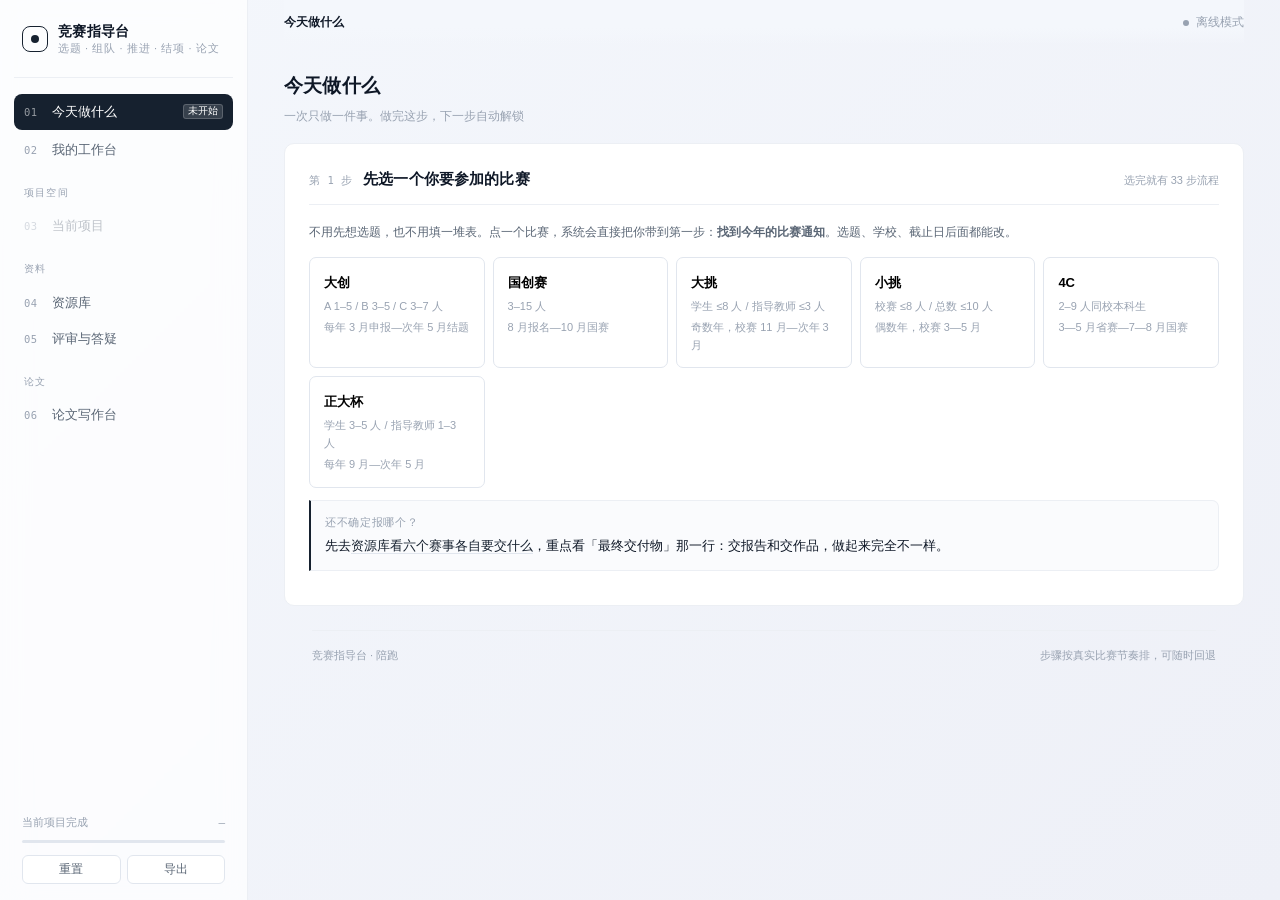
==== 竞赛指导台_学生版.html @ 01aeb430 "feat: 竞赛指导台加后端与 33 步陪跑 面向 0 基础学生，把原来的"资料库"改成可执行的陪跑流程，并补上多人协同。  前端 - 新增「今天做什么」主入口：33 个动作，一次只推一个，做完解锁下" ====
<!DOCTYPE html>
<html lang="zh-CN">
<head>
<meta charset="utf-8">
<meta name="viewport" content="width=device-width, initial-scale=1">
<title>竞赛指导台 · 选题 组队 推进 结项 论文</title>
<style>/* 竞赛指导台 · 极浅冷调底 / 纯白面 / 发丝描边 / 墨蓝唯一强调色 */
*, *::before, *::after { box-sizing: border-box; }
[hidden] { display: none !important; }

:root {
  --canvas-1: #f4f7fc;
  --canvas-2: #eef0f7;
  --surface: #ffffff;
  --surface-2: #fafbfd;
  --surface-3: #f6f8fb;
  --line: #eceff4;
  --line-2: #e1e6ee;
  --text: #0e1726;
  --text-2: #5a6675;
  --text-3: #98a2b1;
  --ink: #16212f;
  --mint: #22c55e;
  --rose: #f2545b;
  --amber: #d97706;
  --blue: #5b9bf8;
  --r: 10px;
  --r-sm: 7px;
  --mono: ui-monospace, "SF Mono", "JetBrains Mono", Menlo, Consolas, monospace;
  --sans: -apple-system, BlinkMacSystemFont, "PingFang SC", "Hiragino Sans GB",
          "Microsoft YaHei", "Source Han Sans SC", "Noto Sans CJK SC", sans-serif;
}

html, body {
  margin: 0;
  padding: 0;
  background:
    linear-gradient(135deg, var(--canvas-1) 0%, var(--canvas-2) 100%);
  background-attachment: fixed;
  color: var(--text);
  font-family: var(--sans);
  font-size: 13.5px;
  line-height: 1.85;
  -webkit-font-smoothing: antialiased;
  font-variant-numeric: tabular-nums;
}

body { min-height: 100vh; overflow-x: hidden; }

/* ---------------------------------------------------------------- 布局 */
.app { display: flex; min-height: 100vh; align-items: stretch; }

.side {
  position: fixed;
  inset: 0 auto 0 0;
  width: 248px;
  background: rgba(255, 255, 255, 0.72);
  backdrop-filter: blur(14px);
  -webkit-backdrop-filter: blur(14px);
  border-right: 1px solid var(--line);
  display: flex;
  flex-direction: column;
  padding: 22px 14px 16px;
  z-index: 30;
}

.brand {
  display: flex;
  align-items: center;
  gap: 10px;
  padding: 0 8px 20px;
  border-bottom: 1px solid var(--line);
  margin-bottom: 16px;
}

.brand-mark {
  width: 26px; height: 26px;
  border-radius: 8px;
  border: 1px solid var(--ink);
  display: grid; place-items: center;
  position: relative;
  flex: none;
}
.brand-mark::after {
  content: "";
  width: 8px; height: 8px;
  border-radius: 50%;
  background: var(--ink);
}
.brand-text { min-width: 0; }
.brand-title {
  font-size: 14px;
  font-weight: 600;
  letter-spacing: 0.02em;
  line-height: 1.3;
}
.brand-sub {
  font-size: 11px;
  color: var(--text-3);
  letter-spacing: 0.06em;
  line-height: 1.5;
}

.nav { display: flex; flex-direction: column; gap: 2px; }
.nav-item {
  display: flex;
  align-items: center;
  gap: 10px;
  padding: 9px 10px;
  border-radius: 8px;
  border: 0;
  background: transparent;
  color: var(--text-2);
  font-family: inherit;
  font-size: 13px;
  text-align: left;
  cursor: pointer;
  transition: background .16s ease, color .16s ease;
  position: relative;
}
.nav-item:hover { background: var(--surface-3); color: var(--text); }
.nav-item.is-on {
  background: var(--ink);
  color: #fff;
}
.nav-item.is-on .nav-num { color: rgba(255,255,255,.55); }
.nav-item[disabled] { opacity: .38; cursor: not-allowed; }
.nav-item[disabled]:hover { background: transparent; color: var(--text-2); }

.nav-num {
  font-family: var(--mono);
  font-size: 10.5px;
  color: var(--text-3);
  letter-spacing: .04em;
  width: 18px;
  flex: none;
}
.nav-label { flex: 1; }
.nav-dot {
  width: 5px; height: 5px; border-radius: 50%;
  background: var(--mint);
  opacity: 0;
  flex: none;
}
.nav-item.is-done .nav-dot { opacity: 1; }

.side-foot { margin-top: auto; padding-top: 14px; }
.mini-progress { padding: 10px 8px 6px; }
.mini-progress-head {
  display: flex; justify-content: space-between; align-items: baseline;
  font-size: 11px; color: var(--text-3); margin-bottom: 7px;
}
.mini-bar {
  height: 3px; border-radius: 2px; background: var(--line-2); overflow: hidden;
}
.mini-bar > i {
  display: block; height: 100%; width: 0%;
  background: var(--ink); border-radius: 2px;
  transition: width .4s cubic-bezier(.4,0,.2,1);
}
.side-actions { display: flex; gap: 6px; padding: 6px 8px 0; }
.mini-btn {
  flex: 1;
  font-family: inherit;
  font-size: 11.5px;
  padding: 6px 8px;
  border-radius: 6px;
  border: 1px solid var(--line-2);
  background: var(--surface);
  color: var(--text-2);
  cursor: pointer;
}
.mini-btn:hover { border-color: var(--ink); color: var(--ink); }

.main {
  margin-left: 248px;
  flex: 1;
  min-width: 0;
  padding: 0 0 90px;
}

.topbar {
  position: sticky;
  top: 0;
  z-index: 20;
  display: flex;
  align-items: center;
  gap: 12px;
  padding: 12px 0;
  margin: 0 auto;
  width: min(960px, calc(100% - 56px));
  background: linear-gradient(to bottom, #f4f7fc 62%, rgba(244,247,252,0));
}

.crumb {
  display: flex; align-items: center; gap: 8px;
  font-size: 11.5px; color: var(--text-3);
  min-width: 0;
}
.crumb b { color: var(--text); font-weight: 600; }
.crumb .sep { color: var(--line-2); }
.crumb .ell {
  max-width: 300px; overflow: hidden; text-overflow: ellipsis; white-space: nowrap;
}
.topbar-spacer { flex: 1; }

.pill {
  display: inline-flex; align-items: center; gap: 5px;
  height: 24px; padding: 0 9px;
  border-radius: 20px;
  border: 1px solid var(--line-2);
  background: var(--surface);
  font-size: 11.5px; color: var(--text-2);
  white-space: nowrap;
}
.pill.is-ink { background: var(--ink); color: #fff; border-color: var(--ink); }
.pill .dot { width: 5px; height: 5px; border-radius: 50%; background: currentColor; opacity: .7; }

.view { display: none; width: min(960px, calc(100% - 56px)); margin: 0 auto; }
.view.is-on { display: block; }


/* ---------------------------------------------------------------- 通用元件 */
.sec {
  background: var(--surface);
  border: 1px solid var(--line);
  border-radius: var(--r);
  padding: 22px 24px;
  margin-bottom: 14px;
}
.sec-head {
  display: flex; align-items: baseline; gap: 10px;
  padding-bottom: 11px;
  margin-bottom: 16px;
  border-bottom: 1px solid var(--line);
}
.sec-num {
  font-family: var(--mono);
  font-size: 10.5px;
  color: var(--text-3);
  letter-spacing: .06em;
  flex: none;
  padding-top: 2px;
}
.sec-title { font-size: 14.5px; font-weight: 600; letter-spacing: .01em; margin: 0; }
.sec-note { margin-left: auto; font-size: 11px; color: var(--text-3); text-align: right; }

h1 { font-size: 16.5px; font-weight: 600; line-height: 1.55; margin: 0 0 8px; letter-spacing: .01em; }
h2 { font-size: 14.5px; font-weight: 600; margin: 0; }
h3 { font-size: 13px; font-weight: 600; margin: 18px 0 8px; letter-spacing: .01em; }
h4 { font-size: 12.5px; font-weight: 600; margin: 14px 0 6px; color: var(--text); }
p { margin: 0 0 10px; }
p:last-child { margin-bottom: 0; }
ul, ol { margin: 0 0 10px; padding-left: 18px; }
li { margin: 3px 0; }
b, strong { font-weight: 600; }
a { color: var(--ink); text-decoration: none; border-bottom: 1px solid var(--line-2); }
a:hover { border-color: var(--ink); }

.muted { color: var(--text-2); }
.faint { color: var(--text-3); }
.small { font-size: 12px; }
.mono { font-family: var(--mono); font-variant-numeric: tabular-nums; }
.nowrap { white-space: nowrap; }

/* 表格 */
table { width: 100%; border-collapse: collapse; font-size: 12px; margin: 4px 0 10px; }
th {
  text-align: left; font-weight: 500; font-size: 11px;
  color: var(--text-2); letter-spacing: .04em;
  padding: 7px 10px;
  background: var(--surface-3);
  border-bottom: 1px solid var(--line-2);
  white-space: nowrap;
}
th:first-child { border-top-left-radius: 6px; }
th:last-child { border-top-right-radius: 6px; }
td {
  padding: 8px 10px;
  border-bottom: 1px solid var(--line);
  vertical-align: top;
  line-height: 1.7;
}
tr:last-child td { border-bottom: 0; }
tbody tr:hover td { background: var(--surface-2); }
.tbl-wrap { overflow-x: auto; margin: 2px -2px 8px; }

/* 按钮 */
.btn {
  display: inline-flex; align-items: center; justify-content: center; gap: 6px;
  font-family: inherit; font-size: 13px;
  height: 36px; padding: 0 18px;
  border-radius: 8px;
  border: 1px solid var(--ink);
  background: var(--ink);
  color: #fff;
  cursor: pointer;
  transition: transform .14s ease, opacity .14s ease;
}
.btn:hover { opacity: .88; }
.btn:active { transform: translateY(1px); }
.btn[disabled] { opacity: .35; cursor: not-allowed; }
.btn.ghost {
  background: var(--surface); color: var(--text); border-color: var(--line-2);
}
.btn.ghost:hover { border-color: var(--ink); opacity: 1; }
.btn.sm { height: 30px; padding: 0 12px; font-size: 12px; border-radius: 7px; }
.btn-row { display: flex; gap: 8px; flex-wrap: wrap; margin-top: 16px; }

/* 状态语义卡：仅左侧 2px 竖线 */
.callout {
  border: 1px solid var(--line);
  border-left: 2px solid var(--ink);
  border-radius: 0 var(--r-sm) var(--r-sm) 0;
  background: var(--surface-2);
  padding: 12px 14px;
  margin: 12px 0;
  font-size: 12.5px;
  line-height: 1.78;
}
.callout.mint { border-left-color: var(--mint); }
.callout.rose { border-left-color: var(--rose); }
.callout.amber { border-left-color: var(--amber); }
.callout.blue { border-left-color: var(--blue); }
.callout .ct {
  display: block; font-size: 11px; letter-spacing: .06em;
  color: var(--text-3); margin-bottom: 3px;
}

/* 标签 */
.tag {
  display: inline-block;
  font-size: 10.5px;
  line-height: 18px;
  padding: 0 7px;
  border-radius: 4px;
  background: var(--surface-3);
  border: 1px solid var(--line);
  color: var(--text-2);
  margin: 0 4px 4px 0;
  white-space: nowrap;
}
.tag.solid { background: var(--ink); color: #fff; border-color: var(--ink); }
.tag.warn { background: #fef6ec; border-color: #f6e3c8; color: #a35c05; }
.tag.ok { background: #f1fbf5; border-color: #d5f0e0; color: #17803d; }

/* ---------------------------------------------------------------- 首页 */
.hero { padding: 26px 0 8px; }
.hero h1 { font-size: 20px; line-height: 1.5; }
.hero-sub { color: var(--text-2); font-size: 13px; max-width: 620px; }

.step-label {
  display: flex; align-items: center; gap: 8px;
  font-size: 11.5px; color: var(--text-3);
  margin: 0 0 12px;
  letter-spacing: .04em;
}
.step-label .k {
  font-family: var(--mono); font-size: 10px;
  color: var(--ink); background: var(--surface-3);
  border: 1px solid var(--line-2);
  padding: 1px 5px; border-radius: 4px;
}

.ev-grid {
  display: grid;
  grid-template-columns: repeat(3, minmax(0, 1fr));
  gap: 10px;
  margin-bottom: 6px;
}
.ev-card {
  text-align: left;
  font-family: inherit;
  border: 1px solid var(--line);
  background: var(--surface-2);
  border-radius: var(--r-sm);
  padding: 12px 13px;
  cursor: pointer;
  transition: border-color .16s ease, background .16s ease, box-shadow .16s ease;
  position: relative;
}
.ev-card:hover { border-color: var(--line-2); background: var(--surface); }
.ev-card.is-on {
  background: var(--surface);
  border-color: var(--ink);
  box-shadow: 0 0 0 1px var(--ink) inset;
}
.ev-card-title { font-size: 13px; font-weight: 600; margin-bottom: 3px; display: flex; align-items: center; gap: 6px; }
.ev-card-title .abbr {
  font-family: var(--mono); font-size: 9.5px; color: var(--text-3);
  border: 1px solid var(--line-2); border-radius: 3px; padding: 0 3px;
  font-weight: 400;
}
.ev-card-desc { font-size: 11.5px; color: var(--text-2); line-height: 1.65; min-height: 38px; }
.ev-card-meta { font-size: 10.5px; color: var(--text-3); margin-top: 7px; display: flex; gap: 8px; flex-wrap: wrap; }

.query-row { display: flex; gap: 8px; align-items: stretch; }
.input {
  flex: 1;
  height: 40px;
  padding: 0 13px;
  font-family: inherit;
  font-size: 13.5px;
  color: var(--text);
  background: var(--surface);
  border: 1px solid var(--line-2);
  border-radius: 8px;
  outline: none;
  transition: border-color .16s ease, box-shadow .16s ease;
  min-width: 0;
}
.input::placeholder { color: var(--text-3); }
.input:focus { border-color: var(--ink); box-shadow: 0 0 0 3px rgba(22,33,47,.06); }
.input.sm { height: 34px; font-size: 12.5px; }
select.input { appearance: none; padding-right: 26px;
  background-image: linear-gradient(45deg, transparent 50%, var(--text-3) 50%),
                    linear-gradient(135deg, var(--text-3) 50%, transparent 50%);
  background-position: calc(100% - 14px) 16px, calc(100% - 9px) 16px;
  background-size: 5px 5px, 5px 5px;
  background-repeat: no-repeat;
}

.quick-tags { display: flex; flex-wrap: wrap; gap: 6px; margin-top: 10px; }
.qt {
  font-family: inherit; font-size: 11.5px;
  padding: 3px 10px;
  border-radius: 20px;
  border: 1px solid var(--line-2);
  background: var(--surface);
  color: var(--text-2);
  cursor: pointer;
  transition: all .14s ease;
}
.qt:hover { border-color: var(--ink); color: var(--ink); }
.qt.is-on { background: var(--ink); color: #fff; border-color: var(--ink); }

.form-grid {
  display: grid;
  grid-template-columns: repeat(3, minmax(0, 1fr));
  gap: 10px;
  margin-top: 14px;
}
.field label {
  display: block; font-size: 11px; color: var(--text-3);
  margin-bottom: 5px; letter-spacing: .04em;
}

/* ---------------------------------------------------------------- 匹配卡 */
.match-list { display: flex; flex-direction: column; gap: 8px; }
.match {
  display: flex; align-items: flex-start; gap: 12px;
  border: 1px solid var(--line);
  background: var(--surface-2);
  border-radius: var(--r-sm);
  padding: 12px 14px;
  cursor: pointer;
  transition: all .16s ease;
}
.match:hover { border-color: var(--line-2); background: var(--surface); }
.match.is-on { border-color: var(--ink); background: var(--surface); box-shadow: 0 0 0 1px var(--ink) inset; }
.match-idx {
  font-family: var(--mono); font-size: 10.5px; color: var(--text-3);
  padding-top: 3px; flex: none; width: 20px;
}
.match-body { flex: 1; min-width: 0; }
.match-title { font-size: 13px; font-weight: 600; line-height: 1.6; margin-bottom: 4px; }
.match-meta { display: flex; flex-wrap: wrap; gap: 6px; align-items: center; }
.match-score { text-align: right; flex: none; }
.match-score b { font-family: var(--mono); font-size: 15px; font-weight: 600; display: block; line-height: 1.1; }
.match-score span { font-size: 10px; color: var(--text-3); }

.kv { display: grid; grid-template-columns: 84px 1fr; gap: 4px 12px; font-size: 12.5px; }
.kv dt { color: var(--text-3); font-size: 11.5px; padding-top: 1px; }
.kv dd { margin: 0; }

.two-col { display: grid; grid-template-columns: 1fr 1fr; gap: 18px; }

/* ---------------------------------------------------------------- 时间线 */
.tl { position: relative; padding-left: 20px; }
.tl::before {
  content: ""; position: absolute; left: 4px; top: 6px; bottom: 6px;
  width: 1px; background: var(--line-2);
}
.tl-item { position: relative; padding: 0 0 18px; }
.tl-item:last-child { padding-bottom: 0; }
.tl-item::before {
  content: ""; position: absolute; left: -20px; top: 7px;
  width: 9px; height: 9px; border-radius: 50%;
  background: var(--surface); border: 1.5px solid var(--line-2);
}
.tl-item.is-on::before { border-color: var(--ink); background: var(--ink); }
.tl-item.is-done::before { border-color: var(--mint); background: var(--mint); }
.tl-head { display: flex; align-items: baseline; gap: 8px; flex-wrap: wrap; margin-bottom: 4px; }
.tl-title { font-size: 13px; font-weight: 600; }
.tl-date { font-family: var(--mono); font-size: 11px; color: var(--text-3); }
.tl-body { font-size: 12.5px; color: var(--text-2); }
.tl-body li { margin: 2px 0; }

/* ---------------------------------------------------------------- 清单 */
.check-item {
  display: flex; align-items: flex-start; gap: 10px;
  padding: 9px 10px;
  border-radius: var(--r-sm);
  border: 1px solid transparent;
  cursor: pointer;
  transition: background .14s ease;
}
.check-item:hover { background: var(--surface-3); }
.check-item.is-done .ci-text { color: var(--text-3); text-decoration: line-through; text-decoration-color: var(--line-2); }
.ci-box {
  width: 15px; height: 15px; flex: none; margin-top: 4px;
  border: 1px solid var(--line-2); border-radius: 4px;
  background: var(--surface);
  display: grid; place-items: center;
  transition: all .14s ease;
}
.check-item.is-done .ci-box { background: var(--ink); border-color: var(--ink); }
.ci-box svg { opacity: 0; transition: opacity .14s ease; }
.check-item.is-done .ci-box svg { opacity: 1; }
.ci-body { flex: 1; min-width: 0; }
.ci-text { font-size: 12.5px; line-height: 1.72; }
.ci-hint { font-size: 11px; color: var(--text-3); margin-top: 2px; line-height: 1.6; }

.progress-row {
  display: flex; align-items: center; gap: 10px;
  padding: 10px 0 2px;
}
.bar { flex: 1; height: 4px; border-radius: 2px; background: var(--line-2); overflow: hidden; }
.bar > i { display: block; height: 100%; background: var(--ink); width: 0; transition: width .4s cubic-bezier(.4,0,.2,1); }
.progress-num { font-family: var(--mono); font-size: 11.5px; color: var(--text-2); white-space: nowrap; }

/* 成员表 */
.member-row {
  display: grid;
  grid-template-columns: 76px 1fr 1fr 130px 28px;
  gap: 8px; align-items: center;
  padding: 7px 0;
  border-bottom: 1px solid var(--line);
}
.member-row:last-of-type { border-bottom: 0; }
.role-badge {
  font-size: 10.5px; text-align: center; line-height: 20px;
  border-radius: 4px; border: 1px solid var(--line-2); color: var(--text-2);
  background: var(--surface-3);
}
.role-badge.old { background: #eef4ff; border-color: #d7e5ff; color: #2a5db0; }
.role-badge.new { background: #f1fbf5; border-color: #d5f0e0; color: #17803d; }
.icon-btn {
  width: 26px; height: 26px; border-radius: 6px;
  border: 1px solid var(--line); background: var(--surface);
  color: var(--text-3); cursor: pointer; font-size: 14px; line-height: 1;
  display: grid; place-items: center;
}
.icon-btn:hover { border-color: var(--rose); color: var(--rose); }

.slot-grid { display: flex; flex-wrap: wrap; gap: 6px; margin: 10px 0 4px; }
.slot {
  width: 40px; height: 40px; border-radius: 8px;
  border: 1px dashed var(--line-2); background: var(--surface-2);
  display: grid; place-items: center;
  font-size: 10px; color: var(--text-3); text-align: center; line-height: 1.25;
}
.slot.old { border-style: solid; border-color: #d7e5ff; background: #eef4ff; color: #2a5db0; }
.slot.new { border-style: solid; border-color: #d5f0e0; background: #f1fbf5; color: #17803d; }

/* Q&A */
.qa { border-bottom: 1px solid var(--line); }
.qa:last-child { border-bottom: 0; }
.qa-q {
  display: flex; align-items: flex-start; gap: 8px;
  padding: 10px 0; cursor: pointer; font-size: 12.5px; font-weight: 500;
}
.qa-q::after {
  content: "+"; margin-left: auto; padding-left: 10px;
  font-family: var(--mono); font-size: 13px; color: var(--text-3); line-height: 1.6;
}
.qa.is-open .qa-q::after { content: "−"; color: var(--ink); }
.qa-q .q {
  font-family: var(--mono); font-size: 10.5px; color: var(--text-3); padding-top: 2px;
}
.qa-a { display: none; padding: 0 0 12px 22px; font-size: 12.5px; color: var(--text-2); line-height: 1.8; }
.qa.is-open .qa-a { display: block; }
.qa.is-open .qa-q { color: var(--ink); }

/* 空状态 */
.empty {
  text-align: center; padding: 44px 20px; color: var(--text-3);
}
.empty-title { font-size: 13.5px; color: var(--text-2); margin-bottom: 6px; }

/* 页脚 */
.foot {
  width: min(960px, calc(100% - 56px));
  margin: 24px auto 0;
  padding-top: 14px;
  border-top: 1px solid var(--line);
  font-size: 11px;
  color: var(--text-3);
  display: flex; justify-content: space-between; gap: 12px; flex-wrap: wrap;
}

/* 响应式 */
@media (max-width: 1200px) {
  .side { width: 210px; }
  .main { margin-left: 210px; }
}
@media (max-width: 1000px) {
  .side { width: 64px; padding: 18px 8px 12px; }
  .brand { justify-content: center; padding: 0 0 16px; }
  .brand-text, .nav-label, .nav-dot, .side-foot { display: none; }
  .nav-item { justify-content: center; padding: 10px 0; }
  .nav-num { width: auto; font-size: 11px; }
  .main { margin-left: 64px; }
}
/* ================================================================
   V2 · 产品化：工作台 / 项目空间 / 阶段条 / 资源库
   ================================================================ */

/* 导航分组 */
.nav-group { margin-top: 14px; }
.nav-group-title {
  font-size: 10px; letter-spacing: .12em; color: var(--text-3);
  padding: 0 10px 6px; text-transform: uppercase;
}
.nav-sub { display: none; flex-direction: column; gap: 1px; margin: 2px 0 0 18px; }
.nav-sub.is-open { display: flex; }
.nav-item.sub {
  padding: 5px 10px; font-size: 12px; border-radius: 6px; gap: 8px;
}
.nav-item.sub .nav-num { font-size: 10px; width: 14px; }
.nav-item.sub.is-on { background: var(--surface-3); color: var(--ink); }
.nav-item.sub .nav-pct {
  font-family: var(--mono); font-size: 9.5px; color: var(--text-3);
}
.nav-item.sub.is-done .nav-pct { color: var(--mint); }

.nav-badge {
  margin-left: auto;
  font-family: var(--mono); font-size: 9.5px;
  color: var(--text-3); background: var(--surface-3);
  border: 1px solid var(--line); border-radius: 3px; padding: 0 4px;
}
.nav-item.is-on .nav-badge {
  background: rgba(255,255,255,.14); border-color: rgba(255,255,255,.18); color: #fff;
}

/* 首页 */
.home-head {
  display: flex; align-items: flex-end; justify-content: space-between;
  gap: 16px; padding: 26px 0 16px; flex-wrap: wrap;
}
.home-head h1 { font-size: 19px; margin: 0; }
.home-head p { color: var(--text-3); font-size: 12px; margin: 4px 0 0; }

.proj-grid { display: grid; grid-template-columns: repeat(2, minmax(0, 1fr)); gap: 12px; }
.proj-card {
  text-align: left; font-family: inherit;
  border: 1px solid var(--line); background: var(--surface);
  border-radius: var(--r); padding: 16px 18px;
  cursor: pointer; transition: all .16s ease; position: relative;
}
.proj-card:hover { border-color: var(--line-2); box-shadow: 0 2px 10px rgba(22,33,47,.05); }
.proj-card-top { display: flex; align-items: center; gap: 8px; margin-bottom: 8px; flex-wrap: wrap; }
.proj-ev {
  font-size: 10.5px; font-family: var(--mono); letter-spacing: .04em;
  color: var(--text-2); background: var(--surface-3);
  border: 1px solid var(--line); border-radius: 4px; padding: 1px 6px;
}
.proj-card h3 {
  font-size: 13.5px; margin: 0 0 10px; line-height: 1.6; font-weight: 600;
  display: -webkit-box; -webkit-line-clamp: 2; -webkit-box-orient: vertical; overflow: hidden;
}
.proj-meta { display: flex; align-items: center; gap: 8px; font-size: 11px; color: var(--text-3); flex-wrap: wrap; }
.proj-meta .mono { color: var(--text-2); }
.proj-bar { height: 3px; background: var(--line-2); border-radius: 2px; margin: 10px 0 8px; overflow: hidden; }
.proj-bar > i { display: block; height: 100%; background: var(--ink); }
.proj-del {
  position: absolute; top: 12px; right: 12px;
  width: 22px; height: 22px; border-radius: 5px; border: 1px solid var(--line);
  background: var(--surface); color: var(--text-3); font-size: 13px;
  display: none; place-items: center; cursor: pointer;
}
.proj-card:hover .proj-del { display: grid; }
.proj-del:hover { border-color: var(--rose); color: var(--rose); }

.new-panel {
  border: 1px dashed var(--line-2); border-radius: var(--r);
  background: var(--surface-2); padding: 20px 22px; margin-bottom: 14px;
}
.new-panel.is-live { border-style: solid; border-color: var(--line); background: var(--surface); }

.mini-ev { display: flex; flex-wrap: wrap; gap: 6px; }
.mini-ev button {
  font-family: inherit; font-size: 11.5px; padding: 4px 11px;
  border-radius: 20px; border: 1px solid var(--line-2); background: var(--surface);
  color: var(--text-2); cursor: pointer; transition: all .14s ease;
}
.mini-ev button:hover { border-color: var(--ink); color: var(--ink); }
.mini-ev button.is-on { background: var(--ink); border-color: var(--ink); color: #fff; }

/* 项目头 */
.proj-head {
  background: var(--surface); border: 1px solid var(--line);
  border-radius: var(--r); padding: 20px 24px 18px; margin-bottom: 12px;
}
.proj-head-top { display: flex; align-items: flex-start; gap: 14px; flex-wrap: wrap; }
.proj-head h1 { font-size: 17px; margin: 0 0 6px; line-height: 1.55; flex: 1; min-width: 240px; }
.proj-head-meta { display: flex; flex-wrap: wrap; gap: 6px; align-items: center; }
.proj-head-side { text-align: right; flex: none; }
.big-num { font-family: var(--mono); font-size: 22px; line-height: 1.1; font-weight: 600; }
.big-num small { font-size: 11px; color: var(--text-3); font-weight: 400; margin-left: 2px; }

/* 阶段条 */
.stepper { display: flex; align-items: stretch; gap: 0; margin-top: 20px; }
.step {
  flex: 1; position: relative; text-align: left;
  background: transparent; border: 0; border-top: 1px solid var(--line-2);
  font-family: inherit;
  padding: 16px 12px 4px 0; cursor: pointer;
  transition: border-color .16s ease;
}
.step:hover { border-top-color: var(--ink); }
.step::before {
  content: ""; position: absolute; left: 0; top: -5px;
  width: 9px; height: 9px; border-radius: 50%;
  border: 1.5px solid var(--line-2); background: var(--surface);
  transition: all .16s ease;
}
.step.is-done { border-top-color: var(--mint); }
.step.is-done::before { background: var(--mint); border-color: var(--mint); }
.step.is-on::before { background: var(--ink); border-color: var(--ink); box-shadow: 0 0 0 3px rgba(22,33,47,.1); }
.step-name { font-size: 12.5px; font-weight: 600; display: block; line-height: 1.4; }
.step.is-on .step-name { color: var(--ink); }
.step-sub { font-size: 10.5px; color: var(--text-3); font-family: var(--mono); }

/* 指标 */
.stat-row { display: grid; grid-template-columns: repeat(4, minmax(0, 1fr)); gap: 10px; margin-bottom: 12px; }
.stat {
  background: var(--surface); border: 1px solid var(--line);
  border-radius: var(--r-sm); padding: 12px 14px;
}
.stat-k { font-size: 10.5px; color: var(--text-3); letter-spacing: .04em; }
.stat-v { font-family: var(--mono); font-size: 19px; line-height: 1.35; margin-top: 2px; }
.stat-v small { font-size: 10.5px; color: var(--text-3); font-family: var(--sans); margin-left: 3px; }
.stat.rose .stat-v { color: var(--rose); }
.stat.amber .stat-v { color: var(--amber); }
.stat.mint .stat-v { color: var(--mint); }

/* 下一步 */
.next-list { display: flex; flex-direction: column; gap: 8px; }
.next-item {
  display: flex; gap: 12px; align-items: flex-start;
  border: 1px solid var(--line); border-left: 2px solid var(--ink);
  border-radius: 0 var(--r-sm) var(--r-sm) 0;
  background: var(--surface-2); padding: 11px 14px;
}
.next-item .n {
  font-family: var(--mono); font-size: 11px; color: var(--text-3); padding-top: 1px; flex: none;
}
.next-item > div { flex: 1; min-width: 0; }
.next-item .t { font-size: 12.5px; line-height: 1.72; }
.next-item .h { font-size: 11px; color: var(--text-3); margin-top: 2px; line-height: 1.6; }

/* 两栏 */
.grid-2 { display: grid; grid-template-columns: 1.35fr 1fr; gap: 12px; align-items: start; }

/* 资源库 */
.seg {
  display: inline-flex; gap: 2px; padding: 3px;
  background: var(--surface-3); border: 1px solid var(--line); border-radius: 8px;
  margin-bottom: 14px; flex-wrap: wrap;
}
.seg button {
  font-family: inherit; font-size: 12px; padding: 5px 13px;
  border: 0; background: transparent; color: var(--text-2);
  border-radius: 6px; cursor: pointer;
}
.seg button.is-on { background: var(--surface); color: var(--ink); font-weight: 600; box-shadow: 0 1px 3px rgba(22,33,47,.08); }

.lib-list { display: flex; flex-direction: column; gap: 6px; }
.lib-item {
  display: flex; align-items: center; gap: 12px;
  border: 1px solid var(--line); background: var(--surface-2);
  border-radius: var(--r-sm); padding: 10px 14px; cursor: pointer;
  transition: all .14s ease; text-align: left; font-family: inherit; width: 100%;
}
.lib-item:hover { background: var(--surface); border-color: var(--line-2); }
.lib-item.is-on { border-color: var(--ink); background: var(--surface); box-shadow: 0 0 0 1px var(--ink) inset; }
.lib-idx { font-family: var(--mono); font-size: 10.5px; color: var(--text-3); width: 22px; flex: none; align-self: flex-start; padding-top: 3px; }
.lib-main { flex: 1; min-width: 0; display: block; }
.lib-t { display: block; font-size: 12.5px; font-weight: 500; line-height: 1.6; }
.lib-d { display: block; font-size: 11px; color: var(--text-3); margin-top: 2px; line-height: 1.55; }
.lib-side { flex: none; font-size: 10.5px; color: var(--text-3); font-family: var(--mono); text-align: right; align-self: flex-start; padding-top: 3px; }

.pager { display: flex; align-items: center; gap: 8px; justify-content: center; margin-top: 12px; }
.pager button {
  font-family: inherit; font-size: 11.5px; padding: 4px 10px;
  border: 1px solid var(--line-2); background: var(--surface); color: var(--text-2);
  border-radius: 6px; cursor: pointer;
}
.pager button[disabled] { opacity: .35; cursor: not-allowed; }
.pager span { font-family: var(--mono); font-size: 11px; color: var(--text-3); }

.kv-table td:first-child { width: 120px; color: var(--text-2); }
.tbl-wrap td:first-child { white-space: nowrap; }

/* Q&A 展开指示 */
.qa-q::after {
  content: "+"; margin-left: auto; padding-left: 10px;
  font-family: var(--mono); font-size: 13px; color: var(--text-3); line-height: 1.6;
}
.qa.is-open .qa-q::after { content: "−"; color: var(--ink); }

/* 提示条 */
.hint-bar {
  display: flex; align-items: center; gap: 8px;
  font-size: 11.5px; color: var(--text-3);
  padding: 8px 0 0; flex-wrap: wrap;
}
.hint-bar b { color: var(--text-2); font-weight: 500; }

@media (max-width: 900px) {
  .grid-2, .proj-grid { grid-template-columns: 1fr; }
}

/* ================================================================
   推进 · 选题级落地方案（第一周开工单 + 学习路线）
   ================================================================ */

/* 技术栈选择条 */
.plan-bar {
  display: flex; align-items: center; gap: 10px; flex-wrap: wrap;
  padding: 9px 0 11px; margin-bottom: 4px;
  border-bottom: 1px solid var(--line);
}
.pb-k { font-size: 11px; color: var(--text-3); letter-spacing: .06em; }
.pb-fit { font-size: 11.5px; color: var(--text-3); }
.mini-sel {
  appearance: none; -webkit-appearance: none;
  font-family: var(--sans); font-size: 12px; color: var(--text);
  background: var(--surface-3) url("data:image/svg+xml;utf8,<svg xmlns='http://www.w3.org/2000/svg' width='8' height='5' viewBox='0 0 8 5'><path d='M1 1l3 3 3-3' stroke='%2398a2b1' stroke-width='1.2' fill='none' stroke-linecap='round'/></svg>") no-repeat right 9px center;
  border: 1px solid var(--line-2); border-radius: var(--r-sm);
  padding: 4px 26px 4px 10px; cursor: pointer;
}
.mini-sel:hover { border-color: var(--ink); }
.mini-sel:focus { outline: none; border-color: var(--ink); }

/* 日计划 */
.day-list { display: flex; flex-direction: column; gap: 8px; margin: 10px 0 12px; }
.day {
  display: grid; grid-template-columns: 46px minmax(0, 1fr);
  border: 1px solid var(--line); border-radius: var(--r-sm);
  background: var(--surface); overflow: hidden;
}
.day-d {
  display: flex; align-items: flex-start; justify-content: center;
  padding-top: 11px;
  font-size: 11.5px; font-weight: 600; color: var(--ink);
  background: var(--surface-3); border-right: 1px solid var(--line);
  letter-spacing: .02em;
}
.day-body { padding: 10px 13px 11px; min-width: 0; }
.day-t { font-size: 13px; font-weight: 600; color: var(--text); margin-bottom: 5px; line-height: 1.6; }
.day-todo { margin: 0 0 8px; padding-left: 17px; }
.day-todo li { font-size: 12.5px; color: var(--text-2); line-height: 1.75; margin-bottom: 2px; }
.day-todo li::marker { color: var(--text-3); font-family: var(--mono); font-size: 11px; }

.day-out, .day-ref, .day-trap, .route-skip, .route-out {
  font-size: 12px; color: var(--text-2); line-height: 1.72;
  padding: 3px 0 3px 0;
  display: flex; flex-wrap: wrap; align-items: baseline; gap: 6px;
}
.k {
  flex: none; font-size: 10px; letter-spacing: .04em;
  color: var(--text-3); border: 1px solid var(--line-2);
  border-radius: 4px; padding: 0 5px; line-height: 16px; background: var(--surface-2);
}
.day-out { border-top: 1px dashed var(--line); margin-top: 2px; padding-top: 7px; }
.day-out .k { color: var(--ink); border-color: var(--line-2); background: var(--surface-3); }
.day-trap { color: var(--amber); }
.day-trap .k { color: var(--amber); border-color: #f2e0c4; background: #fdf8ef; }

.cref {
  display: inline-block; font-family: var(--mono); font-size: 11px;
  color: var(--text-2); background: var(--surface-3);
  border: 1px solid var(--line); border-radius: 4px;
  padding: 1px 6px; line-height: 17px; white-space: normal;
}

/* 学习路线 */
.route-list { display: flex; flex-direction: column; gap: 9px; margin: 11px 0 12px; }
.route {
  border: 1px solid var(--line); border-radius: var(--r-sm);
  background: var(--surface); padding: 11px 13px 12px;
}
.route-head { display: flex; align-items: center; gap: 8px; flex-wrap: wrap; }
.route-idx { font-size: 10.5px; color: var(--text-3); letter-spacing: .06em; }
.route-phase { font-size: 13px; font-weight: 600; color: var(--text); }
.route-goal { font-size: 12px; color: var(--text-2); margin: 3px 0 8px; }
.route-must { display: flex; flex-direction: column; gap: 4px; margin-bottom: 7px; }
.route-item {
  display: flex; align-items: baseline; gap: 8px; flex-wrap: wrap;
  padding: 5px 0; border-bottom: 1px dashed var(--line);
}
.route-item:last-child { border-bottom: none; }
.ri-a { font-size: 12.5px; color: var(--text); flex: none; }
.ri-b { flex: 0 1 auto; }
.route-skip .k { color: var(--text-2); }
.route-out { border-top: 1px solid var(--line); margin-top: 3px; padding-top: 7px; }
.route-out .k { color: var(--ink); background: var(--surface-3); }

/* ================================================================
   推进 · 分组开发排期（泳道 / 关键路径 / 流程红线）
   ================================================================ */
.lane-tbl { table-layout: auto; min-width: 720px; }
.lane-tbl th.lane-h {
  position: sticky; left: 0; z-index: 2;
  min-width: 132px; max-width: 132px;
  background: var(--surface-2); text-align: left;
  border-right: 1px solid var(--line-2);
  padding: 7px 10px;
}
.lane-tbl th.lane-h b { display: block; font-size: 12px; font-weight: 600; color: var(--text); line-height: 1.5; }
.lane-tbl th.lane-h span { display: block; font-size: 10px; color: var(--text-3); line-height: 1.5; }
.lane-tbl th.lane-w {
  min-width: 82px; width: 82px; text-align: center;
  font-family: var(--mono); font-size: 10.5px; color: var(--text-3); font-weight: 500;
  background: var(--surface-2);
}
.lane-c {
  text-align: center; padding: 4px 3px; vertical-align: middle;
  border-left: 1px solid var(--line);
}
.lane-c.is-on { background: var(--surface-3); }
.lane-c.is-forced { background: #fdf3f3; }
.lane-code {
  display: block; font-family: var(--mono); font-size: 9.5px;
  color: var(--text-3); line-height: 1.4;
}
.lane-name { display: block; font-size: 10.5px; color: var(--text); line-height: 1.45; }
.lane-tbl tbody th.lane-h { font-weight: 400; }

.chain { display: flex; flex-wrap: wrap; align-items: center; gap: 4px; margin: 9px 0 6px; }
.chain-node {
  display: inline-flex; align-items: baseline; gap: 5px;
  font-size: 11.5px; color: var(--text);
  background: var(--surface-3); border: 1px solid var(--line-2);
  border-radius: 5px; padding: 3px 7px;
}
.chain-node b { font-family: var(--mono); font-size: 10px; color: var(--ink); font-weight: 600; }
.chain-arrow { color: var(--text-3); font-size: 11px; }

.proc-list { display: flex; flex-direction: column; gap: 2px; margin-top: 8px; }
.proc {
  display: grid; grid-template-columns: 26px minmax(0, 1fr);
  gap: 2px; padding: 7px 0; border-bottom: 1px solid var(--line);
}
.proc:last-child { border-bottom: none; }
.proc-i { font-size: 10px; color: var(--text-3); line-height: 1.9; }
.proc-t { font-size: 12.5px; font-weight: 600; color: var(--text); line-height: 1.7; }
.proc-d { font-size: 12px; color: var(--text-2); line-height: 1.75; }
.proc-d code {
  font-family: var(--mono); font-size: 11px;
  background: var(--surface-3); border: 1px solid var(--line);
  border-radius: 4px; padding: 0 4px;
}

/* 陪跑：进度条 */
.coach-strip {
  display: flex; align-items: center; gap: 12px;
  padding: 13px 16px; margin-bottom: 0;
  background: var(--surface); border: 1px solid var(--line);
  border-radius: var(--r) var(--r) 0 0; border-bottom: 0;
}
.cs-step { font-size: 11px; letter-spacing: .05em; color: var(--text-3); white-space: nowrap; }
.cs-bar { flex: 1; min-width: 60px; height: 5px; background: var(--surface-3); border: 1px solid var(--line-2); border-radius: 3px; overflow: hidden; }
.cs-bar i { display: block; height: 100%; background: var(--ink); transition: width .3s; }
.cs-num { font-size: 12px; color: var(--text-2); }
.cs-sub {
  font-size: 12px; color: var(--text-3); padding: 9px 16px 13px; margin-bottom: 14px;
  background: var(--surface); border: 1px solid var(--line); border-top: 1px dashed var(--line-2);
  border-radius: 0 0 var(--r) var(--r);
}

/* 陪跑：当前动作卡 */
.act-live { border-left: 2px solid var(--ink); }
.act-top { display: flex; justify-content: space-between; gap: 10px; font-size: 11px; color: var(--text-3); }
.act-ph { letter-spacing: .03em; }
.act-time { white-space: nowrap; }
.act-title { font-size: 17px; line-height: 1.55; margin: 5px 0 7px; letter-spacing: -.01em; }
.act-meta {
  display: flex; flex-wrap: wrap; gap: 4px 14px;
  font-size: 11.5px; color: var(--text-3);
  padding-bottom: 11px; border-bottom: 1px solid var(--line);
}
.act-meta b { color: var(--text); font-weight: 600; }
.act-why { font-size: 13px; color: var(--text-2); line-height: 1.9; margin: 13px 0 2px; }
.act-h { font-size: 10.5px; letter-spacing: .07em; color: var(--text-3); margin: 16px 0 4px; }
.act-how { margin: 0; padding: 0; list-style: none; counter-reset: ah; }
.act-how li {
  position: relative; padding: 8px 0 8px 27px; counter-increment: ah;
  font-size: 12.5px; line-height: 1.8; color: var(--text);
  border-bottom: 1px dashed var(--line);
}
.act-how li:last-child { border-bottom: none; }
.act-how li::before {
  content: counter(ah); position: absolute; left: 0; top: 10px;
  width: 17px; height: 17px; border-radius: 50%;
  background: var(--surface-3); border: 1px solid var(--line-2);
  font-family: var(--mono); font-size: 9.5px; color: var(--text-3);
  display: grid; place-items: center;
}
.act-done-box {
  margin-top: 15px; padding: 11px 13px;
  background: var(--surface-2); border: 1px solid var(--line);
  border-left: 2px solid var(--mint); border-radius: 0 var(--r-sm) var(--r-sm) 0;
}
.adb-k { display: block; font-size: 10.5px; letter-spacing: .06em; color: var(--text-3); margin-bottom: 2px; }
.adb-t { font-size: 12.5px; line-height: 1.78; color: var(--text); }
.act-help { margin-top: 12px; background: var(--surface-2); border: 1px solid var(--line); border-radius: var(--r-sm); }
.act-help summary { cursor: pointer; padding: 9px 12px; font-size: 12px; color: var(--text-2); outline: none; }
.act-help summary:hover { color: var(--ink); }
.help-row {
  display: grid; grid-template-columns: 148px minmax(0, 1fr); gap: 10px;
  padding: 8px 12px; border-top: 1px solid var(--line);
  font-size: 12px; line-height: 1.75;
}
.help-row b { color: var(--text); font-weight: 600; }
.help-row span { color: var(--text-2); }
.act-bar { display: flex; flex-wrap: wrap; align-items: center; gap: 10px; margin-top: 17px; }
.act-assign { display: inline-flex; align-items: center; gap: 6px; margin-left: auto; font-size: 11.5px; color: var(--text-3); }

/* 陪跑：接下来的动作 */
.next-act { display: flex; flex-direction: column; }
.na-row {
  display: grid; grid-template-columns: 54px minmax(0, 1fr) auto; gap: 10px;
  align-items: center; padding: 9px 0; border-bottom: 1px solid var(--line);
}
.na-row:last-child { border-bottom: none; }
.na-lock {
  font-size: 9.5px; line-height: 17px; text-align: center; color: var(--text-3);
  border: 1px solid var(--line-2); border-radius: 3px;
}
.na-t { font-size: 12.5px; color: var(--text-2); line-height: 1.7; }
.na-m { font-size: 11px; color: var(--text-3); white-space: nowrap; }

/* 陪跑：已完成 */
.done-list { display: flex; flex-direction: column; }
.dl-row {
  display: grid; grid-template-columns: 14px minmax(0, 1fr) auto; gap: 9px;
  align-items: center; padding: 7px 0; border-bottom: 1px solid var(--line);
}
.dl-row:last-child { border-bottom: none; }
.dl-ck { color: var(--mint); font-size: 11px; }
.dl-t { font-size: 12px; color: var(--text-3); text-decoration: line-through; text-decoration-color: var(--line-2); }
.dl-undo {
  font: inherit; font-size: 11px; color: var(--text-3); cursor: pointer;
  background: none; border: 0; padding: 2px 4px; border-radius: 4px;
}
.dl-undo:hover { color: var(--rose); }

/* 陪跑：团队看板 */
.board {
  display: grid; grid-template-columns: repeat(auto-fill, minmax(178px, 1fr));
  gap: 8px; margin-top: 11px;
}
.lane { padding: 10px 12px; background: var(--surface-2); border: 1px solid var(--line); border-radius: var(--r-sm); }
.lane-top { display: flex; align-items: baseline; gap: 6px; flex-wrap: wrap; }
.lane-top b { font-size: 12.5px; }
.lane-post {
  font-size: 9.5px; line-height: 16px; color: var(--text-3);
  border: 1px solid var(--line-2); border-radius: 3px; padding: 0 4px;
}
.lane-num { margin-top: 3px; font-size: 11px; color: var(--text-3); }
.lane-num .mono { font-size: 13px; color: var(--text); }
.lane-act { margin-top: 7px; font-size: 12px; line-height: 1.7; color: var(--text); }
.lane-more { font-size: 10.5px; margin-top: 2px; }

/* 陪跑：人话词典 */
.word-grid { display: grid; grid-template-columns: repeat(auto-fill, minmax(258px, 1fr)); gap: 8px; margin-top: 11px; }
.word { padding: 9px 11px; background: var(--surface-2); border: 1px solid var(--line); border-radius: var(--r-sm); }
.word b { display: block; font-size: 12px; margin-bottom: 2px; }
.word span { font-size: 11.5px; color: var(--text-2); line-height: 1.72; }

/* 陪跑：无项目时选赛事 */
.ev-start { display: grid; grid-template-columns: repeat(auto-fill, minmax(152px, 1fr)); gap: 8px; margin: 14px 0 4px; }
.ev-start-card {
  display: flex; flex-direction: column; gap: 3px; padding: 13px 14px;
  text-align: left; font: inherit; cursor: pointer;
  background: var(--surface); border: 1px solid var(--line-2); border-radius: var(--r-sm);
  transition: border-color .14s ease, background .14s ease;
}
.ev-start-card:hover { border-color: var(--ink); background: var(--surface-2); }
.ev-start-card b { font-size: 13px; }
.ev-start-card span { font-size: 11px; color: var(--text-3); line-height: 1.62; }

/* 登录 / 协同 */
.auth-chip { display: inline-flex; align-items: center; gap: 7px; font-size: 11.5px; color: var(--text-2); }
.auth-chip .dot { width: 6px; height: 6px; border-radius: 50%; background: var(--mint); }
.auth-chip.off .dot { background: var(--text-3); }
.auth-chip.off { color: var(--text-3); }
.auth-login {
  font: inherit; font-size: 11.5px; color: var(--text-2); cursor: pointer;
  background: var(--surface); border: 1px solid var(--line-2); border-radius: 6px; padding: 3px 9px;
}
.auth-login:hover { border-color: var(--ink); color: var(--ink); }
.auth-out { font: inherit; font-size: 11px; color: var(--text-3); background: none; border: 0; cursor: pointer; padding: 2px 4px; }
.auth-out:hover { color: var(--rose); }

.auth-mask {
  position: fixed; inset: 0; z-index: 100; display: grid; place-items: center;
  padding: 20px; background: rgba(14, 23, 38, .42);
  backdrop-filter: blur(3px); -webkit-backdrop-filter: blur(3px);
}
.auth-mask[hidden] { display: none !important; }
.auth-box {
  width: 100%; max-width: 372px; padding: 22px 22px 18px;
  background: var(--surface); border: 1px solid var(--line-2); border-radius: 12px;
  box-shadow: 0 18px 48px rgba(16, 26, 40, .18);
}
.auth-head b { display: block; font-size: 16px; }
.auth-head span { display: block; font-size: 12px; color: var(--text-3); margin-top: 3px; }
.auth-tabs {
  display: inline-flex; gap: 2px; padding: 3px; margin: 15px 0 13px;
  background: var(--surface-3); border: 1px solid var(--line); border-radius: 8px;
}
.auth-tabs button {
  font: inherit; font-size: 12px; padding: 4px 12px; cursor: pointer;
  border: 0; background: none; color: var(--text-2); border-radius: 6px;
}
.auth-tabs button.is-on { background: var(--surface); color: var(--ink); font-weight: 600; box-shadow: 0 1px 3px rgba(22, 33, 47, .08); }
.auth-f { display: block; margin-bottom: 11px; }
.auth-f span { display: block; font-size: 11px; color: var(--text-3); margin-bottom: 4px; }
.auth-f .input { width: 100%; }
.auth-err { min-height: 15px; font-size: 11.5px; color: var(--rose); margin-bottom: 7px; line-height: 1.5; }
.auth-box .btn { width: 100%; }
.auth-foot { margin-top: 12px; text-align: center; }
.auth-skip { font: inherit; font-size: 11.5px; color: var(--text-3); background: none; border: 0; text-decoration: underline; cursor: pointer; }
.auth-foot .faint { display: block; font-size: 10.5px; margin-top: 4px; line-height: 1.6; }

/* 邀请码 / 队友动态 */
.invite-box {
  margin: 10px 0 4px; padding: 13px 14px;
  background: var(--surface-2); border: 1px solid var(--line);
  border-left: 2px solid var(--ink); border-radius: 0 var(--r-sm) var(--r-sm) 0;
}
.ib-k { font-size: 10.5px; letter-spacing: .06em; color: var(--text-3); }
.ib-code { font-size: 22px; letter-spacing: .18em; margin: 3px 0 5px; color: var(--ink); }
.ib-hint { font-size: 11.5px; color: var(--text-2); line-height: 1.7; }
.ib-bar { display: flex; gap: 8px; margin-top: 9px; }
.feed { display: flex; flex-direction: column; margin-top: 8px; }
.feed-row {
  display: grid; grid-template-columns: 8px minmax(0, 1fr) auto; gap: 9px;
  align-items: baseline; padding: 7px 0; border-bottom: 1px solid var(--line);
}
.feed-row:last-child { border-bottom: none; }
.fr-dot { width: 5px; height: 5px; border-radius: 50%; background: var(--line-2); margin-top: 7px; }
.fr-t { font-size: 12px; line-height: 1.7; }
.fr-time { font-size: 10.5px; white-space: nowrap; }
.join-row { display: flex; gap: 8px; margin-top: 12px; }
.join-row .input { flex: 1; font-family: var(--mono); letter-spacing: .12em; text-transform: uppercase; }

/* 答辩视觉方案 */
.scheme-row {
  display: grid; grid-template-columns: repeat(auto-fill, minmax(128px, 1fr));
  gap: 8px; margin: 10px 0 10px;
}
.scheme {
  display: flex; flex-direction: column; gap: 5px; align-items: stretch;
  padding: 9px 10px; text-align: left; font: inherit; cursor: pointer;
  background: var(--surface-2); border: 1px solid var(--line-2); border-radius: var(--r-sm);
  transition: background .14s ease, border-color .14s ease;
}
.scheme:hover { background: var(--surface); border-color: #d6dde8; }
.scheme.is-on { background: var(--surface); border-color: var(--ink); box-shadow: inset 0 0 0 1px var(--ink); }
.scheme-bars { display: flex; height: 10px; border-radius: 3px; overflow: hidden; border: 1px solid var(--line); }
.scheme-bars i { flex: 1; }
.scheme-n { font-size: 12px; font-weight: 600; color: var(--text); line-height: 1.5; }
.scheme-g { font-size: 10.5px; color: var(--text-3); line-height: 1.5; }

/* 字数占比条 */
.pbar-cell { display: inline-flex; align-items: center; gap: 6px; white-space: nowrap; }
.pbar-cell .mono { font-size: 11px; color: var(--text-3); }
.pbar {
  display: inline-block; width: 36px; height: 5px; vertical-align: middle;
  background: var(--surface-3); border: 1px solid var(--line-2);
  border-radius: 3px; overflow: hidden;
}
.pbar i { display: block; height: 100%; background: var(--ink); }

/* 句式模板 */
.sent-list { display: flex; flex-direction: column; gap: 8px; margin-top: 10px; }
.sent {
  padding: 10px 12px; background: var(--surface-2);
  border: 1px solid var(--line); border-left: 2px solid var(--ink);
  border-radius: 0 var(--r-sm) var(--r-sm) 0;
}
.sent-k { font-size: 11px; letter-spacing: .05em; color: var(--text-3); margin-bottom: 3px; }
.sent-t { font-family: var(--mono); font-size: 12px; line-height: 1.8; color: var(--text); }
.sent-eg, .sent-bad { position: relative; padding-left: 24px; font-size: 12px; line-height: 1.75; }
.sent-eg { margin-top: 7px; padding-top: 6px; border-top: 1px dashed var(--line-2); color: var(--text-2); }
.sent-bad { margin-top: 4px; color: var(--text-3); }
.sent-lb {
  position: absolute; left: 0; top: 6px; font-size: 9.5px; line-height: 15px;
  color: var(--text-3); border: 1px solid var(--line-2); border-radius: 3px; padding: 0 4px;
}
.sent-bad .sent-lb { top: 5px; }

@media (max-width: 820px) {
    .day { grid-template-columns: 38px minmax(0, 1fr); }
    .day-d { padding-top: 9px; font-size: 11px; }
    .day-body { padding: 9px 10px 10px; }
    .route { padding: 10px 11px 11px; }
    .ri-b { flex: 1 1 100%; }

  .app { display: block; }
  .side {
    position: sticky; top: 0; left: 0; right: 0; bottom: auto;
    width: 100%; height: auto; flex-direction: row; align-items: center;
    gap: 2px; padding: 8px 10px;
    border-right: 0; border-bottom: 1px solid var(--line);
    overflow-x: auto; z-index: 40;
  }
  .brand { padding: 0 8px 0 0; border: 0; margin: 0; flex: none; }
  .brand-mark { width: 22px; height: 22px; border-radius: 6px; }
  .brand-text, .side-foot, .nav-group-title, .nav-sub { display: none !important; }
  .nav-label { display: inline; }
  .nav { flex-direction: row; gap: 2px; }
  .nav-group { margin: 0; display: flex; gap: 2px; }
  .nav-item { padding: 5px 9px; font-size: 12px; white-space: nowrap; border-radius: 6px; }
  .nav-num, .nav-dot, .nav-badge { display: none !important; }
  .main { margin-left: 0; padding-top: 0; padding-bottom: 60px; }
  .topbar { display: none; }
  .view, .foot { width: calc(100% - 24px); }
  .home-head { padding: 16px 0 10px; }
  .home-head h1 { font-size: 16px; }
  .proj-head { padding: 14px 14px 12px; }
  .proj-head h1 { font-size: 15px; min-width: 0; }
  .proj-head-side { text-align: left; }
  .big-num { font-size: 18px; }
  .stepper { overflow: visible; padding-top: 6px; margin-top: 14px; }
  .step { min-width: 88px; padding-right: 8px; }
  .step-name { font-size: 11.5px; }
  .stat-row { grid-template-columns: 1fr 1fr !important; gap: 8px; }
  .stat { padding: 10px 12px; }
  .stat-v { font-size: 16px; }
  .ev-grid, .form-grid, .two-col, .proj-grid, .grid-2 { grid-template-columns: 1fr; }
  .sec { padding: 16px 14px; }
  .sec-head { flex-wrap: wrap; }
  .sec-note { margin-left: 0; text-align: left; width: 100%; }
  .member-row { grid-template-columns: 1fr 1fr 28px; row-gap: 6px; }
  .member-row .role-badge { grid-column: 1 / -1; width: 64px; }
  .query-row { flex-wrap: wrap; }
  .query-row .input { flex: 1 1 100%; }
  .query-row .btn { width: 100%; }
  .seg { width: 100%; }
  .coach-strip { flex-wrap: wrap; gap: 8px; padding: 11px 13px; }
  .cs-step { width: 100%; }
  .cs-sub { padding: 8px 13px 11px; }
  .help-row { grid-template-columns: 1fr; gap: 2px; }
  .help-row b { font-size: 11.5px; }
  .act-assign { margin-left: 0; width: 100%; }
  .act-assign select { flex: 1; }
  .na-row { grid-template-columns: 48px minmax(0, 1fr); row-gap: 2px; }
  .na-m { grid-column: 2; }
  .act-title { font-size: 15.5px; }
  .auth-box { padding: 18px 16px 14px; }
  .join-row { flex-wrap: wrap; }
  .join-row .btn { width: 100%; }
  .ib-code { font-size: 19px; }
  .tbl-wrap { margin-left: -4px; margin-right: -4px; }
  table { font-size: 11.5px; }
  .tbl-wrap table { min-width: 560px; }
  .tbl-wrap table.lane-tbl { min-width: 720px; }
  .tbl-wrap table.ledger { min-width: 880px; }
  th, td { padding: 6px 8px; }
  .kv { grid-template-columns: 1fr; gap: 2px; }
  .kv dt { padding-top: 6px; }
  .pager { flex-wrap: wrap; }
}

/* 打印：还原成执行单 */
@page { size: A4; margin: 14mm 12mm; }
@media print {
  .day, .route { break-inside: avoid; page-break-inside: avoid; }
    .mini-sel, .plan-bar #planStackSel { display: none !important; }
  /* 打印：表格不被 min-width 撑出纸外 */
  .tbl-wrap table, table.lane-tbl, table.ledger { min-width: 0 !important; }
  .lane-tbl th.lane-h { position: static; min-width: 96px; max-width: 96px; }
  .lane-tbl th.lane-w { min-width: 46px; width: 46px; }
  .lane-c { padding: 2px 1px; }
  .lane-name { font-size: 8pt; }
  .chain-node { font-size: 8pt; padding: 1px 5px; }
  .proc-d { font-size: 9pt; }
  /* 打印：表格不被 min-width 撑出纸外 */
  .tbl-wrap table, table.lane-tbl, table.ledger { min-width: 0 !important; }
  .lane-tbl th.lane-h { position: static; min-width: 96px; max-width: 96px; }
  .lane-tbl th.lane-w { min-width: 46px; width: 46px; }
  .lane-c { padding: 2px 1px; }
  .lane-name { font-size: 8pt; }
  .chain-node { font-size: 8pt; padding: 1px 5px; }
  .proc-d { font-size: 9pt; }

  html, body { background: #fff; font-size: 10pt; }
  .side, .topbar, .btn-row, .side-foot, .icon-btn, #addMember, .pager, .seg,
  .home-head p, .proj-del { display: none !important; }
  .main { margin: 0; padding: 0; }
  .view { width: 100%; display: none; }
  .view.is-on { display: block; }
  body.print-project #view-home,
  body.print-project #view-library,
  body.print-project #view-mentor { display: none !important; }
  body.print-project .ptab { display: block !important; }
  body.print-project .ptab + .ptab { page-break-before: always; }
  .sec { border: 1px solid #ddd; break-inside: auto; page-break-inside: auto; margin-bottom: 8px; }
  .sec-head { break-after: avoid; page-break-after: avoid; }
  .callout, .stat, .next-item, .check-item, .lib-item, .proj-head { break-inside: avoid; page-break-inside: avoid; }
  tr { break-inside: avoid; page-break-inside: avoid; }
  .qa-a { display: block !important; }
  .check-item.is-done .ci-text { text-decoration: none; }
  .stepper { break-inside: avoid; }
  a { border: 0; color: inherit; text-decoration: none; }
  .tbl-wrap { overflow: visible; }
  table { font-size: 9pt; }

  /* 打印宽度接近 A4，会误触移动断点，这里强制还原桌面栅格 */
  .stat-row { grid-template-columns: repeat(4, minmax(0, 1fr)) !important; }
  .grid-2 { grid-template-columns: 1.35fr 1fr !important; }
  .proj-grid { grid-template-columns: repeat(2, minmax(0, 1fr)) !important; }
  .two-col, .form-grid, .ev-grid { grid-template-columns: 1fr 1fr !important; }
  .stepper { display: flex !important; }
  .step { flex: 1 1 0 !important; min-width: 0 !important; }
  .next-item > div { flex: 1; min-width: 0; }
  .member-row { grid-template-columns: 76px 1fr 1fr 130px 28px !important; }
  .sec { padding: 12px 14px; }
  .sec-note { margin-left: auto; }
  .kv { grid-template-columns: 84px 1fr !important; }

  /* 陪跑 */
  .coach-strip { break-inside: avoid; }
  .act-help[open] .help-row { display: grid; }
  .act-help summary { list-style: none; }
  .board { grid-template-columns: repeat(3, minmax(0, 1fr)) !important; }
  .word-grid { grid-template-columns: repeat(2, minmax(0, 1fr)) !important; }
  .act-live { break-inside: auto; }
  .auth-chip, .auth-mask { display: none !important; }

  /* 答辩 / 论文场景 */
  .scheme-row { display: none !important; }
  .sent { break-inside: avoid; page-break-inside: avoid; }
  .sent-t { font-size: 9pt; }
  .pbar { width: 40px; }
}
</style>
</head>
<body>
<div class="app">

  <aside class="side">
    <div class="brand">
      <div class="brand-mark"></div>
      <div class="brand-text">
        <div class="brand-title">竞赛指导台</div>
        <div class="brand-sub">选题 · 组队 · 推进 · 结项 · 论文</div>
      </div>
    </div>

    <nav class="nav" id="nav">
      <button class="nav-item is-on" data-go="coach">
        <span class="nav-num">01</span><span class="nav-label">今天做什么</span>
        <span class="nav-badge" id="navCoachDone">0/33</span>
      </button>

      <button class="nav-item" data-go="home">
        <span class="nav-num">02</span><span class="nav-label">我的工作台</span>
        <span class="nav-badge" id="navProjCount">0</span>
      </button>

      <div class="nav-group">
        <div class="nav-group-title">项目空间</div>
        <button class="nav-item" data-go="project" id="navProject" disabled>
          <span class="nav-num">03</span><span class="nav-label">当前项目</span><span class="nav-dot"></span>
        </button>
        <div class="nav-sub" id="navSub">
          <button class="nav-item sub" data-tab="overview" disabled>
            <span class="nav-num">—</span><span class="nav-label">概览</span>
          </button>
          <button class="nav-item sub" data-tab="topic" disabled>
            <span class="nav-num">①</span><span class="nav-label">选题</span><span class="nav-pct"></span>
          </button>
          <button class="nav-item sub" data-tab="team" disabled>
            <span class="nav-num">②</span><span class="nav-label">组队</span><span class="nav-pct"></span>
          </button>
          <button class="nav-item sub" data-tab="run" disabled>
            <span class="nav-num">③</span><span class="nav-label">推进</span><span class="nav-pct"></span>
          </button>
          <button class="nav-item sub" data-tab="close" disabled>
            <span class="nav-num">④</span><span class="nav-label">结项</span><span class="nav-pct"></span>
          </button>
        </div>
      </div>

      <div class="nav-group">
        <div class="nav-group-title">资料</div>
        <button class="nav-item" data-go="library">
          <span class="nav-num">04</span><span class="nav-label">资源库</span>
        </button>
        <button class="nav-item" data-go="mentor">
          <span class="nav-num">05</span><span class="nav-label">评审与答疑</span>
        </button>
      </div>

      <div class="nav-group">
        <div class="nav-group-title">论文</div>
        <button class="nav-item" data-go="paper">
          <span class="nav-num">06</span><span class="nav-label">论文写作台</span>
        </button>
      </div>
    </nav>

    <div class="side-foot">
      <div class="mini-progress">
        <div class="mini-progress-head"><span>当前项目完成</span><span class="mono" id="miniPct">—</span></div>
        <div class="mini-bar"><i id="miniBar"></i></div>
      </div>
      <div class="side-actions">
        <button class="mini-btn" id="btnReset">重置</button>
        <button class="mini-btn" id="btnPrint">导出</button>
      </div>
    </div>
  </aside>

  <main class="main">
    <div class="topbar">
      <div class="crumb" id="crumb">
        <b>我的工作台</b>
      </div>
      <div class="topbar-spacer"></div>
      <span class="pill" id="pillDeadline" hidden><span class="dot"></span><span id="pillDeadlineText"></span></span>
      <span class="auth-chip" id="authChip"></span>
    </div>

    <!-- ============ 今天做什么（陪跑） ============ -->
    <section class="view is-on" id="view-coach">
      <div class="home-head">
        <div>
          <h1>今天做什么</h1>
          <p>一次只做一件事。做完这步，下一步自动解锁</p>
        </div>
      </div>
      <div id="coachBody"></div>
      <div class="foot"><span>竞赛指导台 · 陪跑</span><span>步骤按真实比赛节奏排，可随时回退</span></div>
    </section>

    <!-- ============ 我的工作台 ============ -->
    <section class="view" id="view-home">
      <div class="home-head">
        <div>
          <h1>我的竞赛工作台</h1>
          <p>输入赛事与方向，生成一个从选题走到结项的项目空间</p>
        </div>
      </div>

      <div class="new-panel" id="newPanel">
        <div class="step-label"><span class="k">新建</span> 输入赛事与选题方向</div>
        <div class="mini-ev" id="miniEv"></div>
        <div class="query-row" style="margin-top:10px">
          <input class="input" id="queryInput" placeholder="选题方向，例如：老年助餐、非遗文创、审计风控、农业物联网…" autocomplete="off">
          <button class="btn" id="btnGenerate" disabled>生成方案</button>
        </div>
        <div class="form-grid">
          <div class="field">
            <label>学校</label>
            <select class="input sm" id="schoolSel">
              <option value="">不限</option>
              <option value="南京财经大学">南京财经大学</option>
              <option value="南京审计大学">南京审计大学</option>
              <option value="南京林业大学">南京林业大学</option>
              <option value="南京工业职业技术大学">南京工业职业技术大学</option>
            </select>
          </div>
          <div class="field">
            <label>技术轨道</label>
            <select class="input sm" id="majorSel">
              <option value="">不限</option>
              <option value="商科">商科</option>
              <option value="计算机">计算机</option>
            </select>
          </div>
          <div class="field">
            <label>材料提交截止日</label>
            <input class="input sm" type="date" id="deadlineInput">
          </div>
        </div>
        <div class="hint-bar">
          <span>不确定选哪个赛事？</span>
          <button class="btn ghost sm" id="btnLibraryHint">去资源库看六赛事口径</button>
          <button class="btn ghost sm" id="btnDemo">看示例</button>
        </div>
      </div>

      <div class="sec" id="projSec" hidden>
        <div class="sec-head">
          <span class="sec-num">我的项目</span>
          <h2 class="sec-title">进行中的竞赛</h2>
          <span class="sec-note">点开继续推进</span>
        </div>
        <div class="proj-grid" id="projGrid"></div>
      </div>

      <div class="sec" id="quickSec">
        <div class="sec-head">
          <span class="sec-num">开工前</span>
          <h2 class="sec-title">先把这三件事想清楚</h2>
        </div>
        <div class="grid-2">
          <div>
            <h4>1 · 这个赛事到底要交什么</h4>
            <p class="small muted">六个赛事的材料形态完全不同：正大杯交报告，国创赛交 BP，4C 交作品，大创要结题验收。
              先确认「最终交付物」，再决定做什么。资源库里有六个赛事的硬约束原文。</p>
            <h4>2 · 这个方向的数据或场景拿不拿得到</h4>
            <p class="small muted">选题九成死在「想得到、拿不到」。问卷样本、访谈对象、设备场地、机构盖章，
              任何一项本周内落不了地，就换题，别等第 6 周发现。</p>
            <h4>3 · 队伍里有没有人能扛主链路</h4>
            <p class="small muted">两个人扛全部产出，其余人贴发票，是最常见的死法。
              组队阶段的核心不是凑人数，是把每个岗位切成两层难度。</p>
          </div>
          <div>
            <h4>常见时间窗（往届口径，以当年通知为准）</h4>
            <div class="tbl-wrap"><table><thead><tr><th>赛事</th><th>关键节点</th></tr></thead><tbody id="quickWindows"></tbody></table></div>
          </div>
        </div>
      </div>

      <div class="foot"><span>竞赛指导台 · 学生版</span><span>数据存在本机浏览器，换设备不同步</span></div>
    </section>

    <!-- ============ 项目空间 ============ -->
    <section class="view" id="view-project">
      <div class="proj-head">
        <div class="proj-head-top">
          <div style="flex:1;min-width:240px">
            <h1 id="pdTitle">—</h1>
            <div class="proj-head-meta" id="pdMeta"></div>
          </div>
          <div class="proj-head-side">
            <div class="big-num" id="pdDays">—</div>
            <div class="faint small" id="pdDaysNote">距截止</div>
          </div>
        </div>
        <div class="stepper" id="stepper"></div>
      </div>

      <div id="ptab-overview" class="ptab"></div>
      <div id="ptab-topic" class="ptab" hidden></div>
      <div id="ptab-team" class="ptab" hidden></div>
      <div id="ptab-run" class="ptab" hidden></div>
      <div id="ptab-close" class="ptab" hidden></div>

      <div class="foot"><span>竞赛指导台 · 项目空间</span><span id="footProj"></span></div>
    </section>

    <!-- ============ 资源库 ============ -->
    <section class="view" id="view-library">
      <div class="home-head">
        <div>
          <h1>资源库</h1>
          <p>六赛事硬约束 · 十三类打法 · 一百二十条选题，全部可查可引用</p>
        </div>
      </div>
      <div class="seg" id="libSeg">
        <button data-lib="events" class="is-on">赛事口径</button>
        <button data-lib="families">方向族打法</button>
        <button data-lib="topics">选题池</button>
      </div>
      <div id="libBody"></div>
      <div class="foot"><span>竞赛指导台 · 资源库</span><span>口径来源：六赛事官方通知 + 四校执行手册</span></div>
    </section>

    <!-- ============ 评审与答疑 ============ -->
    <section class="view" id="view-mentor">
      <div class="home-head">
        <div>
          <h1>评审与答疑</h1>
          <p>什么时间该找谁看、被问住了怎么答</p>
        </div>
      </div>

      <div class="sec">
        <div class="sec-head">
          <span class="sec-num">05.1</span>
          <h2 class="sec-title">三个必须到场评审的节点</h2>
          <span class="sec-note" id="mentorSrc"></span>
        </div>
        <div class="tbl-wrap"><table>
          <thead><tr><th>节点</th><th>什么时候</th><th>要谁在场</th><th>评审什么</th><th>过不了怎么办</th></tr></thead>
          <tbody id="mentorRows"></tbody>
        </table></div>
        <div class="callout">
          <span class="ct">找人原则</span>
          评审人不能是天天跟你一起干活的人 —— 他们已经被你的思路同化了。找没听过项目的人，他们第一次听就听不懂的地方，就是评委听不懂的地方。
        </div>
      </div>

      <div class="sec">
        <div class="sec-head">
          <span class="sec-num">05.2</span>
          <h2 class="sec-title">高频答辩题</h2>
          <span class="sec-note" id="qaSrc"></span>
        </div>
        <div id="qaList"></div>
      </div>

      <div class="sec">
        <div class="sec-head">
          <span class="sec-num">05.3</span>
          <h2 class="sec-title">答辩准备清单</h2>
        </div>
        <div class="next-list">
          <div class="next-item"><span class="n">01</span><div><div class="t">把所有结论倒着问一遍：「这个数字怎么来的」</div><div class="h">评委的第一问几乎总是数据来源。答不上来说明材料里有你没算过的数</div></div></div>
          <div class="next-item"><span class="n">02</span><div><div class="t">准备 20–30 条 Q&amp;A，每条 10 秒内说完</div><div class="h">结构固定：结论 → 依据 → 数据。不要现场组织语言</div></div></div>
          <div class="next-item"><span class="n">03</span><div><div class="t">按决赛时长计时演练至少 3 次</div><div class="h">录像回看，砍掉口头禅和超时段落；每次都要有人专门掐表</div></div></div>
          <div class="next-item"><span class="n">04</span><div><div class="t">设定一个「不懂就不答」的统一口径</div><div class="h">答不上就说「这块我们没做，下一阶段会补」；硬编一个答案，后面全崩</div></div></div>
        </div>
      </div>

      <div class="foot"><span>竞赛指导台 · 评审与答疑</span><span>口径随赛事切换</span></div>
    </section>

    <!-- ============ 论文写作台 ============ -->
    <section class="view" id="view-paper">
      <div class="home-head">
        <div>
          <h1>论文写作台</h1>
          <p>五类论文的章节骨架、逐章要点、句式模板、降重与查重、排版与引用、学术翻译，全部可查可勾</p>
        </div>
      </div>
      <div class="seg" id="paperSeg"></div>
      <div id="paperBody"></div>
      <div class="foot"><span>竞赛指导台 · 论文写作台</span><span>引用格式：GB/T 7714—2015 · 排版以本校模板为准</span></div>
    </section>

  </main>
</div>

<script>window.__DATA__ = {"comps":{"DCH":{"key":"DCH","short":"大创（创新创业训练计划）","size":"A 1–5 / B 3–5 / C 3–7 人","cycle":"每年 3 月申报—次年 5 月结题","weeks":20,"one":"一年期立项 + 经费 + 结题验收，天生的项目孵化器","entry":"校级立项 → 省级 → 国家级（A 创新训练 / B 创业训练 / C 创业实践）","risk":"立项时没倒推结题条件，结题时拿不出成果佐证","teamKey":"大创 A 类（创新训练）","topicTag":"大创","redline":{"chong":"结题材料同样要过学校查重，引用与综述部分最容易撞","blind":"按学校要求匿名评审，报送前逐页删净校名与指导教师","size":"申报书、中期报告、结题报告按模板页数与格式，不接受自拟排版"},"title":"大学生创新创业训练计划（大创项目）","intro":"教育部主导，校级 → 省级 → 国家级三级立项。特点是<b>周期长、有经费、要结题<\/b>，天然的「团队孵化器」——适合把已有选题做成一年期的持续项目，再用成果去喂其他赛事。","req":[["项目类型","<b>A 类 创新训练项目<\/b>：个人或团队，自主完成研究设计、实施与研究报告撰写；<b>B 类 创业训练项目<\/b>：团队编制商业计划书、做可行性研究、模拟企业运行、撰写创业报告；<b>C 类 创业实践项目<\/b>：在学校导师与企业导师共同指导下，开发有市场前景的产品或服务并实际运营。"],["人数","A 类 1–5 人（部分院校压到 3 人以内）；B 类 3–5 人（一般不超过 6 人）；C 类 3–7 人（部分院校放宽至 10 人，可含在读研究生）。"],["指导教师","1–2 名，原则上需副高级及以上职称或博士学位；C 类实行校内＋校外「双导师」制。"],["周期","A 类、B 类完成时间 1 年；C 类 1–2 年；原则上须在项目负责人毕业前完成。"],["经费（国家级）","创新训练项目与创业训练项目平均不低于 <b>2 万元/项<\/b>；创业实践项目平均不低于 <b>10 万元/项<\/b>。"],["申报资格","面向大二以上在读本科生；每名学生每年只能主持 1 项或参加不超过 2 项；曾因个人原因终止项目者原则上不得再申报。"],["流程节奏","1—3 月预立项（选题、组队、提交申报书）→ 4—6 月正式立项并推荐国家级／省级 → 11—12 月中期检查 → 次年 3—5 月结题验收。"],["结题硬条件","需<b>满足其一<\/b>：① 学生第一作者（或共同第一作者，不超过 3 人）发表论文并标注本项目资助；② 获发明专利 1 项及以上；③ 校级二等奖及以上或省级竞赛获奖。<b>并须提交立项年度中国国际大学生创新大赛参赛佐证材料<\/b>（报名截图或省赛获奖证书）。"],["C 类附加","创业实践项目须具备一定创业基础：成立公司且团队具有实际控制权，随申报书提供营业执照、专利获批等佐证材料。"]],"roles":[["项目负责人","统筹、进度、对外与答辩","进度表、申请书、答辩材料","不做主力产出"],["技术／研究","核心研究或产品开发","研究报告／产品原型","不做商业分析"],["数据／实证","数据采集与实证分析","数据集、分析结论","不写申请书"],["执行／落地","调研、试点、用户验证、企业对接","调研记录、试点反馈、合作协议","不做理论包装"],["商业／财务（B、C 类必备）","商业模式、财务预测、成本核算","商业计划书、财务预测表","不碰技术实现"],["文案／申报","申请书、中期报告、结题报告撰写","申请书、中期报告、结题报告","不改数据与结论"]],"schedHead":["时间","阶段","动作","产出"],"sched":[["1—3 月","预立项","选题、组队、联系导师、提交项目申报书","项目申报书、选题论证"],["4—6 月","正式立项","学院评审＋学校复核，推荐国家级／省级","立项通知、任务书"],["7—10 月","执行期","数据采集／产品开发／试点","原始数据、代码／原型"],["11—12 月","中期检查","提交中期报告与阶段性成果","中期报告、阶段成果"],["次年 1—2 月","补强短板","按中期意见整改（寒假是黄金期）","整改说明"],["次年 3—5 月","结题验收","提交结题报告与成果佐证","结题报告、论文/专利/获奖证书、国创赛佐证"]],"note":"<b>最容易踩的坑：<\/b>很多队把大创当成「申请一笔经费去比赛」，结果结题时才发现<b>没有成果佐证<\/b>。立项第一天就要把结题条件倒推成任务：要么冲一篇标注资助的论文，要么冲一项专利，要么冲一个省级以上竞赛奖——并且必须报名参加国创赛留佐证。"},"GCS":{"key":"GCS","short":"国创赛（原「互联网+」）","size":"3–15 人","cycle":"8 月报名—10 月国赛","weeks":14,"one":"BP + 路演，看证据链是否完整，不看创意多新奇","entry":"高教主赛道（创意组 / 创业组）× 五类项目，涉农或公益可转红旅","risk":"财务假设经不起追问、用户验证只有桌面研究","teamKey":"国创赛（高教主赛道）","topicTag":"国创赛","redline":{"chong":"查重率 ≤15%，超线直接不予评审","blind":"网评 PDF 按当年通知做匿名处理，别留院校痕迹","size":"商业计划书 PDF ≤50MB，超限传不上去"},"title":"中国国际大学生创新大赛（原「互联网+」）","intro":"教育部联合 12 个部委主办，国家级 A 类赛事之首，校 → 省 → 国三级赛制。材料形态是「商业计划书 ＋ 路演」，最看重<b>证据链是否完整<\/b>，而不是创意是否新奇。","req":[["赛道","高教主赛道（本科组／研究生组 × 创意组／创业组）、「青年红色筑梦之旅」赛道（公益组／创意组／创业组）、产业赛道（企业命题组／成果转化组）、职教赛道、萌芽赛道。<b>一个项目只能选一个赛道<\/b>。"],["项目类型（高教主赛道）","按 新工科、新医科、新农科、新文科、<b>「人工智能+」<\/b> 五类设置。技术类项目多数落在「人工智能+」或新工科。"],["人数","团队<b>不少于 3 人、不多于 15 人<\/b>（含团队负责人），须为项目实际核心成员；允许跨校组队；参赛人员年龄不超过 35 岁。"],["创意组条件","具有较好创意或较成型的产品原型／服务模式，尚未完成工商登记注册。"],["创业组条件","已完成工商登记注册；申报人须为负责人且为企业法定代表人；法定代表人股权不得少于 10%，团队持股合计不得少于 1/3。"],["材料","商业计划书 ＋ PPT（网评为 <b>PDF 盲审版，≤50MB<\/b>）。计划书须含技术方案、商业模式、财务预测三模块，使用大赛官网模板。"],["评审形式","网评（材料评审）→ 决赛：<b>路演 8 分钟 ＋ 答辩 4 分钟<\/b>；产业赛道另设「天降 offer」环节。"],["红线","查重率需 ≤15%；知识产权须清晰，涉密内容须脱敏；往届全国总决赛获奖项目不得重复报名。"],["赛制节奏","三级赛制：校级初赛 → 省级复赛（6—8 月）→ 全国总决赛（9—10 月）。报名系统 8 月 10 日开放、9 月 25 日 12 时截止（2026 年已公布，属 A 级日期）。"]],"roles":[["项目负责人（CEO）","统筹、对外、路演主讲","进度表、路演稿","不做主力产出"],["技术负责人（CTO）","产品与技术方案、原型开发","技术方案、可演示原型","不做商业包装"],["产品／运营","需求验证、用户增长、运营数据","用户验证报告、运营数据","不写技术方案"],["商业分析","商业模式、竞品、市场测算","商业模型、市场测算表","不做财务"],["财务","三年财务预测、成本与现金流","财务预测表、单位经济模型","不改结论"],["文案／BP","商业计划书撰写与版本管理","BP 定稿、摘要、创新点","不改数据"],["视觉／路演","PPT、演示视频、路演排练","PPT、路演稿、Q&amp;A 清单","不改结论"],["外围支撑（3–5 人）","演示、财务复核、法务、视觉素材、答辩备询","专项材料与现场支撑","不参与核心决策"]],"schedHead":["时间","阶段","动作","产出"],"sched":[["8/10—9/25","网上报名","项目定名、赛道选定、成员与指导教师录入（报名后信息不得修改）","报名成功截图（大创结题要用）"],["9—10 月","校赛／辅导","BP 与 PPT 初稿，多轮专家打磨","BP、PPT"],["10—12 月","校赛选拔与省赛准备","补做用户验证与试点数据","用户验证报告、试点数据"],["次年 3—6 月","省级复赛","按省赛反馈迭代，准备网评材料","盲审版 PDF、路演视频"],["次年 6—10 月","全国总决赛","路演与答辩集训","路演终稿、Q&amp;A 清单"]],"note":"<b>报名即锁死：<\/b>报名截止后项目名称、组别、类别、成员与指导教师信息均不可修改，只有全国决赛报名截止后可做人员删减。所以报名前必须把队伍定死。"},"DT":{"key":"DT","short":"大挑（课外学术科技作品竞赛）","size":"学生 ≤8 人 / 指导教师 ≤3 人","cycle":"奇数年，校赛 11 月—次年 3 月","weeks":18,"one":"学术科技作品，看研究做得深不深","entry":"三类作品择一：自然科学学术论文 / 哲社调查报告 / 科技发明制作","risk":"作品超出两年时间窗、哲社类拿不到落地证明","teamKey":"大挑（挑战杯）","topicTag":"挑战杯","redline":{"chong":"作品须原创，学校统一查重，毕设与课程论文不得申报","blind":"多数省份匿名评审，按当年通知处理作者信息","size":"哲社 ≤15000 字 / 自然学术论文 ≤8000 字，超字数直接降档"},"title":"挑战杯（大挑）· 全国大学生课外学术科技作品竞赛","intro":"团中央、中国科协、教育部、全国学联共同主办，被誉为大学生科创的「奥林匹克」。<b>奇数年举办<\/b>，偏学术科技——论文、调研报告、科技发明三大类作品。赛程长、作品重、含金量高。","req":[["作品类型","三类，每件作品只能选一类：<b>① 自然科学类学术论文<\/b>（作者限本专科生）；<b>② 哲学社会科学类社会调查报告<\/b>；<b>③ 科技发明制作<\/b>（A 类＝科技含量高、投入大；B 类＝小发明小制作）。"],["哲社类组别","围绕 5 个组别报送：发展成就、文明文化、美丽中国、民生福祉、中国之治。"],["人数","每件作品学生<b>不超过 8 人<\/b>，指导教师不超过 3 人；部分院校校赛阶段限 6 人以内以便后续优化。"],["篇幅","哲学社会科学类社会调查报告正文<b>不超过 15000 字<\/b>；自然科学类学术论文正文<b>不超过 8000 字<\/b>；科技发明制作类须附研究报告（部分校要求 3000 字以上）＋ 图表现场演示。"],["作品资格","必须是决赛当年 6 月 1 日前<b>两年内<\/b>完成的学生成果；毕业设计、课程论文、学位论文、已获国家级奖励成果不得申报。"],["个人／集体","个人作品：申报者须承担 60% 以上研究工作，合作者不超过 2 人。作者超过 3 人或无法区分第一作者的，<b>必须申报集体作品<\/b>，作者须全为学生。"],["推荐与审核","须由 2 名具有高级职称的教师（或教研组）推荐，经学校学籍、教务、科研管理部门审核确认。"],["材料","作品申报书 ＋ 作品文本（学术论文／调查报告／研究报告）＋ 附加材料（问卷、调研实录、图片、程序说明、获奖与采用证明、专家推荐信等）。"],["评审侧重","自然科学类→基础学科学术探索的前沿性与学术性；哲社类→<b>与经济社会发展热点难点问题的结合程度与前瞻意义<\/b>；科技发明制作→应用价值与转化前景。"],["赛制节奏","院赛 → 校赛复赛/决赛 → 省赛 → 国赛。校赛一般在 11 月—次年 3 月，省赛 4—6 月，国赛 6—11 月。"]],"roles":[["项目负责人","统筹、对外联络、答辩","进度表、答辩材料","不做主力产出"],["技术／调研负责人","技术实现或调研设计（二选一为主线）","系统／装置 或 调研方案","不写申报书"],["数据分析","实证与数据支撑","数据集、分析结论","不写结论性表述"],["落地执行","访谈、问卷、试点、实务证明","访谈记录、试点反馈、盖章证明","不做理论包装"],["文案／申报书","申报书与作品文本撰写","申报书、摘要、创新点三条","不改数据与结论"],["视觉／答辩","PPT、演示、路演","PPT、逐字稿、Q&amp;A","不改结论"]],"schedHead":["月份","负责人","技术／调研","数据分析","落地执行","文案","视觉","里程碑"],"sched":[["M1（11 月）","选题诊断、组队","方案设计","数据可得性评估","联系实务部门","申报书框架","—","院内遴选材料"],["M2（12 月）","进度管理","核心工作推进","数据收集","预调研／试点","初稿","—","初稿成型"],["M3（1–2 月）","寒假推进","系统／调研执行","建模分析","访谈、问卷","正文撰写","PPT 母版","成果基本完成"],["M4（3 月）","校赛答辩","备询","图表定稿","补证","申报书定稿","PPT＋演练","校赛"],["M5（4 月）","省赛材料","按校赛意见改","补分析","补落地证明","精修","PPT 精修","省赛提交"],["M6（5–6 月）","省赛／国赛答辩","备询","—","—","—","模拟答辩","省赛／国赛"]],"note":"<b>两条硬要求：<\/b>① 作品必须在两年窗口内完成，且不能是毕业设计／课程论文／学位论文／已获国家级奖励的成果——组队第一周就要核验资格；② 哲社类必须有实务部门的落地证明，科技发明制作必须有实物或可运行系统——<b>没有落地证据的作品，走到省赛基本止步<\/b>。"},"XT":{"key":"XT","short":"小挑（创业计划竞赛）","size":"校赛 ≤8 人 / 总数 ≤10 人","cycle":"偶数年，校赛 3—5 月","weeks":14,"one":"创业计划与商业落地，看事情做得实不实","entry":"五个组别择一：科技创新 / 乡村振兴 / 社会治理 / 生态文明 / 文化创意","risk":"拿大挑的材料改个标题就投、实践成效没有量化","teamKey":"小挑（挑战杯）","topicTag":"挑战杯（小挑）","redline":{"chong":"查重相似度 ≤15%，往届国金国银不得重复报名","blind":"按省赛要求做匿名处理","size":"项目介绍 PPT 转 PDF ≤20 页（含封面封底）"},"title":"挑战杯（小挑）· 中国大学生创业计划竞赛（原「创青春」体系）","intro":"与大挑<b>隔年交替举办<\/b>（大挑奇数年、小挑偶数年），每两年一届。偏创业计划与商业落地，考察重点不是技术多先进，而是<b>社会价值、实践过程与发展前景<\/b>。","req":[["定位差异","大挑偏「学术科技成果」，小挑偏「创业计划与商业落地」——同一个项目在两边的写法完全不同：大挑讲研究与方法，小挑讲市场与可行性。"],["五个组别","① 科技创新和未来产业；② 乡村振兴和农业农村现代化；③ 社会治理和公共服务；④ 生态文明建设和绿色低碳发展；⑤ 文化创意和区域交流合作。参赛团队围绕其中一个组别形成创业计划书。"],["人数","以项目团队形式参赛，<b>校赛阶段原则上不超过 8 人，总人数不超过 10 人<\/b>，指导教师不超过 3 名；鼓励跨学科、跨学历层次组队。<b>每名学生只能参与 1 个项目<\/b>。"],["学历规定","博士研究生仅可作为团队成员（不作项目负责人），且人数不超过团队成员数量的 30%。"],["材料","参赛项目申报表（申报书）＋ 项目介绍 PPT（<b>转 PDF，20 页以内<\/b>含封面封底）＋ 创业计划书 ＋ 佐证材料（营业执照、专利证书、实践成效、社会/经济效益、带动就业等，合并为一个 PDF）。"],["知识产权","涉及知识产权的须提交具有法律效力的授权许可、项目鉴定证书、专利证书；已工商注册项目须提交营业执照、股权结构等材料，且<b>负责人须为企业法定代表人<\/b>（通知发布后变更无效）。"],["红线","查重相似度需 <b>≤15%<\/b>；已获往届小挑（或原「创青春」）」全国金奖／银奖的项目不可重复报名。"],["赛制节奏","三级晋级：校级初赛（材料网评）→ 省级复赛（路演答辩）→ 全国决赛（现场展示 ＋ 综合面试）。校赛一般 3—5 月，省赛 5—6 月，国赛 6—10 月。"],["评审侧重","重点考察<b>项目社会价值、实践过程、创新意义、发展前景、团队协作<\/b>五方面；突出实践导向——更注重能否解决社会问题，而不只是商业模型漂亮。"]],"roles":[["项目负责人","统筹、对外、路演主讲","进度表、申报书、路演稿","不做主力产出"],["产品／技术","产品或服务方案、原型","产品方案、可演示原型","不做市场分析"],["市场与用户","需求验证、用户调研、竞品分析","用户调研报告、市场分析","不写财务"],["商业／财务","商业模式、定价、三年财务预测","创业计划书商业与财务模块","不碰技术实现"],["实践执行","试点落地、合作对接、实践成效采集","试点数据、合作协议、成效证明","不做理论包装"],["文案／申报","创业计划书撰写与版本管理","创业计划书定稿、20 页 PPT","不改数据"],["视觉／答辩","PPT、演示视频、答辩排练","PPT、逐字稿、Q&amp;A","不改结论"]],"schedHead":["阶段","时间","队长","产品／技术","市场／用户","实践执行","文案／财务","里程碑"],"sched":[["启动组队","11—12 月","宣讲、组队、选题","初版方案","初步市场调研","联系试点单位","申报书框架","项目立项"],["完善作品","1—3 月","进度管理","产品打磨／原型","用户调研补数据","试点落地","创业计划书初稿","寒假冲刺"],["校级初赛","3—4 月","材料汇总提交","—","—","补实践成效","计划书定稿＋20 页 PPT","校赛网评"],["校级决赛","4—5 月","答辩主讲","备询","备询","备询","—","校赛答辩"],["省级复赛","5—6 月","省赛材料","按意见改","补市场数据","补落地证明","精修","省赛（路演答辩）"],["全国决赛","6—10 月","现场展示","演示准备","—","—","综合面试准备","国赛"]],"note":"<b>大小挑别搞混：<\/b>大挑看「研究做得深不深」，小挑看「事情做得实不实」。同一份材料改个标题两边投，是很多队的翻车点。"},"C4":{"key":"C4","short":"4C（计算机设计大赛）","size":"2–9 人同校本科生","cycle":"3—5 月省赛—7—8 月国赛","weeks":12,"one":"纯作品评审，评委看作品本身，不写长篇报告","entry":"11 个大类择一，其中 6 个类目限定「中国古代建筑成就」主题","risk":"一稿多投、作品完成时间窗不对、用了非指定 AI 工具","teamKey":"4C","topicTag":"4C","redline":{"chong":"不得一稿多投，作品须本届时间窗内原创，版权属作者","blind":"按类目要求，作品内不得出现院校标识","size":"演示视频、设计文档按类目模板，超时超页不予受理"},"title":"中国大学生计算机设计大赛（4C）","intro":"教育部计算机相关教指委于 2008 年创办，是我国最早的面向普通高校本科生的赛事之一，教育部 A 类学科竞赛。特点是<b>作品导向、类目细分、纯作品评审<\/b>——不写长篇报告，评委看的是作品本身。","req":[["11 个大类","① 软件应用与开发；② 微课与 AI 辅助教学；③ 物联网应用与物联网创新转化（创业实践）；④ 大数据应用；⑤ 人工智能应用；⑥ AI+ 信息可视化设计；⑦ AI+ 数媒静态设计；⑧ AI+ 数媒动漫与短片；⑨ AI+ 数媒游戏与交互设计；⑩ 数智音乐创作（AI+ 计算机音乐创作）；⑪ 国际生「汉学」。每个大类下设若干小类。"],["主题类","第 ⑥—⑪ 共 6 个大类的作品主题为「中国古代建筑成就——中华优秀传统文化系列」，内容限民居、官府、皇宫、桥梁（不含庙宇、宝塔），时间限 1911 年以前。<b>报这几个类目必须先对主题<\/b>。"],["人数","每个参赛队（每件作品作者）须为<b>同一所院校的 2–9 名<\/b>全日制本科生；指导教师不超过 <b>2 位<\/b>。"],["赛制","校级赛 → 省级赛 → 国赛<b>三级<\/b>；国赛只接受省级赛上推的作品。国赛分 6 个决赛现场，按作品类别分时段、分地点线下进行。"],["作品资格","须为本届大赛期间（2025-07-01 至 2026-06-30）完成的原创作品，<b>不得一稿多投<\/b>；版权必须属于参赛作者。"],["AI 工具规范","作品若使用 AI 工具，须采用大赛组委会<b>指定的 15 款国产免费 AI 工具<\/b>（每年动态调整），或采用拥有自主知识产权的 AI 工具，并遵守组委会的 AI 工具使用与知识产权规范。"],["地图合规","作品中如包含地图，涉及国家当代疆域时须注明地图来源并注明审图号。"],["时间节奏","校赛与省赛 3—5 月（4 月底前完成报名与缴费，上推国赛作品 5 月 30 日前提交核查）；国赛决赛 7—8 月；评审结果公示 9—10 月。（往届口径，属 B 级）"],["评审形式","现场作品演示 ＋ 分组答辩（部分类目另有专项现场测试）；评审从技术创新、艺术呈现、应用落地、社会价值等维度打分。"]],"roles":[["队长／PM","进度、对外、答辩主讲","进度表、演示脚本","不写核心代码"],["技术开发（核心）","系统架构与核心功能实现","可运行系统、源码","不做视觉"],["算法／AI","模型选型、训练与调优、效果评测","模型、评测报告","不做界面"],["UI／视觉设计","界面、交互、视觉素材、演示视频","设计稿、演示视频","不改功能"],["文档／材料","作品文档、说明文档、提交材料整理","作品说明文档、提交清单","不改技术结论"]],"schedHead":["时间","阶段","动作","产出"],"sched":[["3 月","校赛启动","确定类目、组队、作品立项","选题与类目确认、队伍名单"],["3—4 月","作品开发","核心功能开发、界面设计、文档撰写","可运行原型、设计稿"],["4 月底","报名与缴费","在线报名、加盖公章、提交作品","报名表、作品初版"],["5 月上中旬","校级／省级赛","校级选拔 → 省级决赛（部分作品可直接晋级）","省级获奖、晋级名单"],["5 月 30 日前","上推国赛","完成国赛平台报名、资料填报、作品提交核查","国赛报名与作品终版"],["7—8 月","国赛决赛","现场演示 ＋ 分组答辩（部分类目有现场测试）","作品演示、答辩"],["9—10 月","结果公示","评审结果公示与发布","获奖证书"]],"note":"<b>最容易忽视的两条：<\/b>① <b>不得一稿多投<\/b>——同一作品不能同时投其他赛事，这是硬红线；② <b>作品完成时间窗<\/b>是固定的（如本届为 2025-07-01 至 2026-06-30），用旧作品改个名字投会被查出来。"},"ZDB":{"key":"ZDB","short":"正大杯（市场调查与分析大赛）","size":"学生 3–5 人 / 指导教师 1–3 人","cycle":"每年 9 月—次年 5 月","weeks":16,"one":"市场调查 + 统计分析 + 报告，纯材料与答辩评审","entry":"正大杯·实践赛（先过个人知识赛，60 分合格）","risk":"问卷题项没对应变量、样本不够、盲审忘了删校名","teamKey":"正大杯","topicTag":"正大杯","redline":{"chong":"查重 ≤20%，超 40% 按学术不端通报，提交前压到 15%","blind":"报告与 PPT 均不得出现参赛校与指导教师信息","size":"报告正文 ≤65 页，超页系统直接拒收"},"title":"「正大杯」全国大学生市场调查与分析大赛","intro":"中国商业统计学会主办，已纳入《全国普通高校学科竞赛榜单》，国家级 A 类赛事。商科主力赛道，也是<b>方法规范性最强<\/b>的一个——抽样、信效度、建模链条会被逐条追问。","req":[["组队","每队 <b>3–5 名学生<\/b>，设队长 1 名；指导教师 1–3 名。队员须来自同一高校，<b>鼓励跨专业跨院系组队<\/b>；每名学生只能参加一个团队。"],["赛制","两阶段：<b>知识赛<\/b>（本科生个人网考，60 分合格，通过率按本校实际参考人数 70% 核定）→ <b>实践赛<\/b>（校赛 → 企业命题赛 → 省赛 → 全国总决赛）。研究生不参加知识赛，直接组队参加实践赛。"],["提交材料","团队信息 ＋ 参赛报告 ＋ PPT ＋ 参赛承诺书。报告正文与附录<b>分开提交<\/b>；报告正文含标题页、摘要页、目录页、正文页。"],["评分构成","国赛初赛：<b>报告 70% ＋ PPT 30%<\/b>；国赛决赛：<b>报告 50% ＋ 展示答辩 50%<\/b>。"],["篇幅","报告正文<b>不超过 65 页<\/b>，超页系统将自动提示并拒绝提交；须按组委会规定的字体、字号、行间距、段间距排版。"],["附录","含但不限于：调查过程照片、<b>AI 工具使用情况说明<\/b>、数据分析过程编码脚本；<b>大赛鼓励提供调查原始数据<\/b>。"],["红线 1","报告与 PPT 中<b>不得出现参赛校及指导教师相关信息<\/b>（盲审），否则提交不成功或评审扣分。"],["红线 2","查重率超 20% 取消成绩与参赛资格；超 40% 视为学术不端并在官网通报。"],["红线 3","允许使用 AI 工具，但须公开透明，<b>核心调查与分析必须由参赛队独立完成<\/b>；另需提交《AI 工具使用情况说明》。"],["红线 4","报告中若有中国地图，必须使用信息完整的最新标准版，否则取消参赛资格。"]],"roles":[["队长（PM）","进度、分工、对外联络、答辩统筹","进度表、周报、风险清单","不做主力产出"],["选题与研究设计","定「做什么」，全队最高杠杆岗位","选题池、选题报告、研究框架图、变量清单","不碰数据收集"],["数据采集","把样本拿到手且站得住","问卷终稿、抽样方案、原始数据、清洗日志","不做结论解读"],["数据分析","把数据变成结论","分析代码、图表包（每张图配一句结论）","不写正文"],["报告撰写","把做过的事写成评委愿意给分的东西","报告正文、300 字摘要、创新点三条","不改数据"],["视觉与答辩","做成「听 8 分钟就想给分」的现场","PPT、逐字稿、Q&amp;A 30 条","不改结论"]],"schedHead":["周次","队长","选题","数据采集","数据分析","报告撰写","视觉答辩","里程碑"],"sched":[["W1–2","定公约、建文档库","选题池 5–8 个","—","—","—","—","选题池完成"],["W3","周会＋风险","选题报告 1 页＋研究框架图","参与讨论","参与讨论","—","—","选题定稿"],["W4","周会","问卷初稿","抽样方案","—","—","—","问卷初稿"],["W5","周会","问卷定稿","预调研 30–50 份","信效度检验","—","—","预调研通过"],["W6–8","周会＋进度","备询","全量发放与回收","数据清洗","写文献综述与现状","—","数据到手"],["W9–10","周会","备询","补样本","建模：描述→信效度→差异/相关→回归/SEM→稳健性","写方法章节","—","分析结果"],["W11","周会","备询","—","图表定稿","正文初稿","设计 PPT 母版","报告初稿"],["W12","模拟答辩组织","—","—","图表微调","定稿＋摘要＋创新点三条","PPT＋逐字稿＋Q&amp;A","提交前 2 周定稿"]],"note":"<b>关键节奏点：<\/b>校赛多为<b>材料评审制<\/b>（不是现场答辩）。因此「提交前 2 周完成定稿」是硬要求——临场发挥救不了材料，但提前 2 周精修能实质提升分数。"}},"order":["DCH","GCS","DT","XT","C4","ZDB"],"cards":{"survey":{"name":"正大杯 · 市场调查与分析","head":"参赛入口＝正大杯实践赛。队内本科生须先各自通过<b>个人知识赛<\/b>（网考，60 分合格，通过率按本校实际参考人数 70% 核定），研究生不参加知识赛；实践赛走校赛 → 企业命题赛 → 省赛 → 全国总决赛。队伍 3–5 名学生 ＋ 1–3 名指导教师，须同校，鼓励跨专业；每名学生只能参加一个团队。","steps":[["① 选题定稿（1 周）",["把选题收敛成一句可检验的研究问题：<b>调查谁 · 问什么 · 为谁的什么决策服务<\/b>。","明确总体、抽样框、目标样本量与 3 个以内的核心变量；核心变量多一个，问卷就长一页。","同步确认：这个题目的数据本校拿得到吗？拿不到就换，别等第 6 周才发现。"]],["② 问卷设计与预试（2 周）",["量表优先用成熟量表并标注来源，自编题项要做预试。","避开诱导性题项、双重问题、无法回答的题（三查三改）。","先做 30 份预试，跑信度（Cronbach's α ≥ 0.7）与效度（KMO／因子分析），据结果删改题项并留修订对照表。"]],["③ 抽样与数据采集（3–4 周）",["线上问卷＋线下拦截并行；设置注意力题与最短作答时长做无效样本剔除。","逐份记录采集时间、地点、渠道；<b>保留采集过程照片<\/b>（附录强制项）。","目标：有效样本量 ≥ 计划量的 100%，有效率 ≥ 85%。"]],["④ 数据分析（2–3 周）",["按固定顺序推进：描述统计 → 差异检验 → 相关／回归 → 分层或聚类 → 稳健性检验。","AI 只做辅助（生成代码草稿、解释结果），统计口径必须由队员复核。","<b>分析脚本必须留档<\/b>（附录强制项）；每张图表的结论要能追溯到具体检验结果。"]],["⑤ 报告撰写（2–3 周）",["正文 <b>≤ 65 页<\/b>，超页系统直接拒收；正文与附录分开提交。","结构：摘要—背景与意义—文献与假设—研究设计—数据分析—结论与建议—参考文献。","先出「图表清单＋每张图要说的结论」，再写正文，避免文不对图。"]],["⑥ 盲审与答辩（2 周）",["全文删除校名与指导教师姓名（<b>报告与 PPT 都不得出现<\/b>）。","查重压到 15% 以内（红线 20%，> 40% 按学术不端通报）。","按决赛口径练：报告 50% ＋ 展示答辩 50%；至少 3 次计时演练。"]]],"mats":[["团队信息","同校 3–5 名学生 ＋ 1–3 名指导教师，鼓励跨专业；每人只能参加一个团队","跨校组队、学生重复参赛"],["参赛报告正文","≤ 65 页；<b>不得出现校名与指导教师信息<\/b>","超页被拒收；盲审信息残留"],["附录","<b>必含<\/b>调查过程照片、AI 工具使用情况说明、数据分析编码脚本；建议附原始数据与问卷全文","附录缺 AI 说明、分析脚本缺失"],["PPT","与正文分开提交，同样执行盲审要求","PPT 里出现学校 logo 或校名"],["参赛承诺书","按校赛通知签署并在截止前提交","漏签、迟交"]],"sched":[["组队 ＋ 知识赛","W1–W2","队伍名单 ＋ 全员网考通过截图","网考未通过不得进实践赛"],["选题与设计","W3–W4","研究问题 ＋ 问卷初稿 ＋ 抽样方案","导师评审第 1 次（必到）"],["预试与修订","W5–W6","预试报告（信效度）＋ 定稿问卷","α < 0.7 必须改题"],["数据采集","W7–W10","有效样本 ＋ 过程照片 ＋ 原始数据","每周报一次进度"],["分析与成稿","W11–W14","分析脚本 ＋ 图表 ＋ 报告初稿","导师评审第 2 次（中期）"],["盲审与答辩","W15–W16","盲审版报告 ＋ PPT ＋ 3 次计时演练","导师评审第 3 次（模拟答辩）"]],"qa":[["样本代表性如何保证？","说明抽样框、抽样方式与各层样本量；若为便利抽样，主动说明外推限制，并给出样本与被调查总体在性别／年级／专业等关键结构上的对照。"],["为什么用这个模型？","先讲因变量类型与数据结构，再讲模型假设是否满足，最后给替代模型的对比结果（稳健性检验）。"],["AI 用在哪里？","逐项说明（问卷生成／转录／分析草图／图表代码）并出示人工作业留档；强调核心调查与分析由队员独立完成。"],["结论能落地吗？","给可执行建议＋门槛与责任人（例如定价区间对应产品功能分层），不要停在「建议加强宣传」。"]],"tip":"辅导机制：导师在<b>设计、预试、中期、盲审<\/b>四个节点必须到场评审；队内固定设一名「数据管理员」，负责原始数据、脚本与版本的统一管理。"},"dt_social":{"name":"挑战杯（大挑） · 哲学社会科学类社会调查报告","head":"参赛入口＝挑战杯（大挑）哲学社会科学类社会调查报告，5 个组别：<b>发展成就／文明文化／美丽中国／民生福祉／中国之治<\/b>（一件作品只能选一类）。学生 ≤ 8 人、指导教师 ≤ 3 人；须 <b>2 名高级职称教师推荐<\/b>；作品须为决赛当年 6 月 1 日前<b>两年内<\/b>完成，毕设／课程论文／学位论文／已获国家级奖励成果不得申报。","steps":[["① 组别对号入座（1 周）",["把选题与 5 个组别逐一对照，选「结合程度最高」的一组，不要选「听起来高级」的一组。","把组别写进研究问题的前半句，评审第一眼就知道你属于哪一类。","确认资格：成果完成时间、是否毕设或课程论文、是否已获国家级奖励。"]],["② 田野与访谈（3–5 周）",["至少 2 个调研点，覆盖 3 类受访者：管理者／执行者／受益者——只有一类容易被打回。","每场访谈留录音或记录、照片，建立访谈编号台账（编号—对象—时间—地点—要点）。","政策文件与统计年鉴同步收集，作为第三方证据。"]],["③ 证据链整理（2–3 周）",["把问卷（如有）、访谈、政策文件、统计年鉴四类证据交叉印证，每条结论标注证据编号。","做一张「结论—证据—出处」总表，答辩时直接翻表回答。"]],["④ 落地证明（2–4 周，最不可控）",["<b>越早启动越好<\/b>：跑实务部门取盖章证明／采用证明，周期最长。","拿不到盖章材料时，用试点反馈、专家意见书、合作意向书替代。","实践成效要能量化：受益人数、时间或成本改善幅度。"]],["⑤ 撰写（2–3 周）",["正文 <b>≤ 15000 字<\/b>；结构：摘要—引言—文献—方法—发现—对策—结论。","对策必须与发现逐条呼应，条数对应、编号对应。"]],["⑥ 推荐与申报（1–2 周）",["取得 2 名高级职称教师推荐；准备作品申报书 ＋ 作品文本 ＋ 附加材料。","附加材料：问卷、调研实录、图片、程序说明、获奖与采用证明、专家推荐信。"]],["⑦ 盲审与答辩（1 周）",["按「院赛 → 校赛 → 省赛（4—6 月）→ 国赛（6—11 月）」节奏倒排。","练 3 分钟与 8 分钟两版讲述，答「创新点、可行性、数据可信度」三类高频问题。"]]],"mats":[["作品申报书","按校赛模板；学生 ≤ 8 人、指导教师 ≤ 3 人","超员、跨类申报"],["作品文本","哲社类正文 <b>≤ 15000 字<\/b>","超字数被截断评审"],["附加材料","问卷、调研实录、图片、程序说明、获奖与采用证明","只有正文没有实录"],["专家推荐信","<b>2 名高级职称教师<\/b>推荐（硬性）","缺推荐信或职称不符"],["实务采用证明","盖章证明／试点反馈／合作协议","无第三方证明，实践价值难认定"],["资格声明","两年内成果、非毕设／课程论文／已获国家级奖励成果","资格不符直接取消"]],"sched":[["组别与资格确认","D1–D7","组别定位说明 ＋ 资格自检表","先过资格再谈内容"],["田野调研","D8–D40","访谈台账 ＋ 实录 ＋ 照片","每两周汇总一次证据"],["证据链与落地证明","D41–D60","结论—证据总表 ＋ 实务证明（或替代材料）","实务证明必须此阶段启动"],["撰写与打磨","D61–D80","正文 ≤ 15000 字 ＋ 附加材料包","跨专业模拟评审一次"],["推荐与申报","D81–D90","申报书 ＋ 推荐信 ＋ 合并 PDF","提交前复核字数与附件"]],"qa":[["创新点在哪？","分三层说：问题新（谁的什么问题此前未被系统研究）、方法新（证据类型或分析角度）、结论新（可操作对策）。"],["对策为什么可行？","给试点反馈、部门意见或成本测算，避免「应加强」「应重视」式表述。"],["数据来源可信吗？","出示调研实录与编号台账，说明抽样与回收率，并主动说明研究局限——承认局限反而加分。"],["为什么选这个组别？","说明与组别主旨的结合点，并指出另外 4 个组别为什么不选。"]],"tip":"辅导机制：建一份「证据台账」Excel（结论／证据编号／出处／页码四列），答辩前逐条核验；省赛前做一次跨专业模拟评审，专门请 2 位非本组别的老师来挑毛病。"},"dt_tech":{"name":"挑战杯（大挑） · 科技发明制作","head":"参赛入口＝挑战杯（大挑）科技发明制作，分 <b>A 类<\/b>（科技含量高、投入大）与 <b>B 类<\/b>（小发明小制作）。须附研究报告（部分校要求 ≥ 3000 字）＋ 图表现场演示。学生 ≤ 8 人、指导教师 ≤ 3 人；同样须 2 名高级职称教师推荐、两年内成果。","steps":[["① 分类定档（1 周）",["按投入规模与科技含量选 A/B；选 B 类要突出「为日常生活带来便利」。","错报类别是常见硬伤：A 类塞小作品、B 类塞大系统都不合适。"]],["② 需求与指标（1–2 周）",["把「好用」翻译成可测指标：响应时间、识别准确率、续航、单点成本、部署工时。","确定对比基线（人工／现成产品／旧版本），没有基线就没有说服力。"]],["③ 原型开发（6–10 周）",["三段推进：骨架跑通 → 主流程可用 → 指标优化；每周留版本与测试记录。","代码入库（Git），硬件留接线图与物料清单，方便复现。"]],["④ 测试与数据（2–3 周）",["设计对比实验，记录误差、失败案例与边界条件。","测试环境要写清楚（设备、样本量、运行时长），否则数据不可信。"]],["⑤ 研究报告（2 周）",["结构：原理—设计—实现—测试—应用前景；配图表与实物照片。","把测试数据放进正文表格，不要只写「效果良好」。"]],["⑥ 演示准备（1 周）",["现场演示脚本 ＋ 备用方案（断网、断电的降级演示）。","准备 3 分钟与 8 分钟两版讲稿，先讲「解决了什么问题」再讲技术。"]]],"mats":[["作品申报书","A/B 类选择须说明理由","错报类别"],["研究报告","部分校要求 ≥ 3000 字；须含原理、实现、测试数据","只有截图没有测试"],["现场演示","实物 ＋ 演示脚本 ＋ 备用方案","现场演示失败无兜底"],["附加材料","程序说明、专利／软著、检测报告、应用证明","缺第三方证明，创新性难认定"],["专家推荐信","2 名高级职称教师推荐","缺失"],["资格声明","两年内成果、非毕设／课程论文","资格不符"]],"sched":[["定档与需求","W1–W2","A/B 类别说明 ＋ 指标表 ＋ 基线设定","导师确认类别"],["原型开发","W3–W10","可运行原型 ＋ 周版本记录","每两周一次进度会"],["测试与数据","W11–W13","对比实验数据 ＋ 失败案例分析","数据必须可复现"],["报告与材料","W14–W15","研究报告 ＋ 附加材料包","提交前复核字数"],["演示与答辩","W16","演示脚本 ＋ 备用方案 ＋ 2 版讲稿","现场同环境联调"]],"qa":[["和市面产品的差别？","给对比表（指标／成本／使用门槛），说清目标场景为什么现有方案不适配。"],["核心创新点是什么？","一句话说清「把什么由不可能变为可能、或由高成本变为低成本」，并用实测数据支撑。"],["能产业化吗？","给出下一版要解决的问题清单与目标用户数量，不要空谈前景。"],["测试是不是自己做的？","出示测试记录、环境说明与原始数据；第三方检测报告是加分项。"]],"tip":"原型优先——把「能现场演示」作为第一里程碑，其次才是指标漂亮。这类作品最常见的失分点是现场演示失败，务必提前 1 周在同环境联调。"},"dch_research":{"name":"大创 · A 类创新训练","head":"参赛入口＝大创 A 类创新训练（1–5 人，指导教师 1–2 名，周期 1 年，国家级经费 ≥ 2 万元/项）。<b>结题硬条件<\/b>（满足其一）：学生第一作者论文并标注本项目资助／发明专利 1 项／校级二等奖及以上或省级竞赛获奖；<b>并须提交立项年度中国国际大学生创新大赛参赛佐证材料<\/b>（报名截图或省赛获奖证书）。","steps":[["① 立项书（1–2 月预立项、4–6 月立项）",["写成「问题—方法—预期成果—里程碑」四段，方法与成果必须对应。","预期成果先挂结题硬条件：明确要拿论文、专利还是竞赛奖中的哪一条。"]],["② 技术路线分解（3–4 月）",["拆成 3–4 个可独立验收的子任务，每个子任务对应一个可演示成果。","每个子任务写明输入、输出、验收标准——中期检查就看这个。"]],["③ 迭代开发与留档（5–9 月）",["每周提交进展；代码入库（Git）、数据留档、实验记录本齐全。","留档不只是为了检查，论文与专利撰写时这些就是素材。"]],["④ 中期检查（11–12 月）",["交付中期报告＋可运行半成品；确认结题路径（论文／专利／竞赛）。","同时启动国创赛报名（8/10–9/25），报名截图务必留存。"]],["⑤ 成果凝练（次年 1–3 月）",["论文／专利／竞赛材料同步推进；论文必须标注本项目资助。"]],["⑥ 结题（次年 3–5 月）",["结题报告 ＋ 成果证明 ＋ 国创赛参赛佐证 ＋ 经费决算，四件齐。"]]],"mats":[["立项申报书","A 类 1–5 人；指导教师 1–2 名（副高及以上或博士）","人数或职称不符"],["中期报告","11—12 月提交","不交中期影响结题"],["结题报告","含研究过程、成果与经费使用","内容与立项书不符"],["结题硬条件证明","论文（标注资助）／发明专利／校级二等奖及以上或省级竞赛奖，<b>三选一<\/b>","一项都没有，无法结题"],["国创赛参赛佐证","报名截图或省赛获奖证书（<b>硬性要求<\/b>）","漏交直接卡结题"],["经费决算","按校级财务口径，票据齐全","票据不合规"]],"sched":[["预立项","1—3 月","选题与团队","关注校级通知窗口"],["正式立项","4—6 月","立项书 ＋ 推荐国家级／省级","确定结题路径"],["开发与留档","7—10 月","周进展 ＋ 代码与数据留档","每月自查一次进度"],["国创赛报名","8/10—9/25","报名截图（结题佐证）","<b>硬节点，勿错过<\/b>"],["中期检查","11—12 月","中期报告 ＋ 可运行半成品","确认成果产出方向"],["结题","次年 3—5 月","结题报告 ＋ 成果 ＋ 佐证 ＋ 决算","四件材料齐才提交"]],"qa":[["项目创新点？","与既有研究的差异＋你的方法为什么能解决，避免「国内领先」类空话。"],["为什么能结题？","直接给「结题路径表」：目标成果—当前进度—剩余工作量—责任人。"],["经费怎么用的？","给经费使用明细与研究产出的对应关系。"],["国创赛参加了吗？","出示报名截图或省级获奖证书——这是硬性佐证。"]],"tip":"立项第一天就把结题硬条件写进里程碑；国创赛报名窗口（8/10—9/25）是硬节点，不要等结题前才补报名。"},"dch_startup":{"name":"大创 · B 类创业训练 / C 类创业实践","head":"参赛入口＝大创 B 类创业训练（3–5 人，周期 1 年）或 C 类创业实践（3–7 人，周期 1–2 年，可含在读研究生，实行校内＋校外双导师，国家级经费 ≥ 10 万元/项）。C 类须提供营业执照等佐证；A/B/C 类结题均须提交中国国际大学生创新大赛参赛佐证。","steps":[["① 商业闭环设计（1–2 月）",["一句话说清「卖给谁、解决什么问题、为什么收得到钱」。","先画现金流再画功能：很多项目死于「功能做完但不知道向谁收钱」。"]],["② 最小可行验证（3–5 月）",["用最便宜的方式验证付费意愿：预售、定金、试点订单。","拿到第一批真实用户或订单，比做十个功能都有用。"]],["③ 产品与运营（5–9 月）",["产品做到能交付；同步建立获客渠道与复购机制。","记录单位经济：获客成本（CAC）、客户终身价值（LTV）、毛利率。"]],["④ 注册与合规（按需）",["C 类须工商注册并提供执照；B 类可暂不注册但要有清晰账目。","若已注册，注意法人代表与股权比例对后续国创赛创业组申报的影响。"]],["⑤ 中期与结题",["中期（11—12 月）交报告与进度；结题需经营数据（订单／流水／用户）＋执照＋国创赛佐证。"]]],"mats":[["立项申报书","B 类 3–5 人、C 类 3–7 人；C 类须校内＋校外双导师","人数不符、C 类缺双导师"],["经营佐证","C 类<b>必须<\/b>营业执照；建议附订单、流水、合同","只有 PPT 没有经营数据"],["中期报告","11—12 月提交","未按时提交"],["结题材料","结题报告 ＋ 成果证明（论文／专利／竞赛奖或经营成果）","无任何成果"],["国创赛参赛佐证","报名截图或省赛获奖证书（硬性）","漏交"],["经费决算","C 类经费额度高，票据要求更严","票据不合规"]],"sched":[["立项","1—6 月","立项书 ＋ 商业模式假设","确定验证方式"],["MVP 验证","7—9 月","首批用户／订单 ＋ 验证报告","无订单不要继续加功能"],["运营与留痕","9—11 月","账目 ＋ 用户数据 ＋ 单位经济表","每月更新一次经营台账"],["国创赛报名","8/10—9/25","报名截图（结题佐证）","硬节点"],["中期检查","11—12 月","中期报告 ＋ 经营数据","如 C 类，确认执照进度"],["结题","次年 3—5 月","结题报告 ＋ 执照 ＋ 佐证 ＋ 决算","材料齐备再提交"]],"qa":[["为什么现在做这件事？","给市场信号：试点订单、复购率、政策窗口。"],["赚钱吗？","给单位经济模型与盈亏平衡点，说清成本结构与获客成本。"],["学生能做完吗？","给时间分配与人力表，说明校外导师具体在哪些环节介入。"],["账目真实吗？","出示对公流水或平台后台数据，避免只用自制表格。"]],"tip":"B/C 类的胜负在「真实」两个字——真实用户、真实订单、真实账目。PPT 做得再好，没有数据也过不了。"},"gcs":{"name":"中国国际大学生创新大赛（原「互联网+」）","head":"参赛入口＝中国国际大学生创新大赛，校→省→国三级。团队 <b>3–15 人<\/b>、年龄 ≤ 35 岁、允许跨校；<b>一个项目只能选一个赛道<\/b>。常用赛道：高教主赛道（本科组／研究生组 × 创意组／创业组，含「人工智能+」类）、红旅赛道、产业赛道、职教赛道。材料＝商业计划书（技术方案＋商业模式＋财务预测）＋ PPT（网评 PDF 盲审版 ≤ 50MB）；网评 → 决赛<b>路演 8 分钟＋答辩 4 分钟<\/b>；查重 ≤ 15%。","steps":[["① 赛道选择（1 周）",["按团队构成与已有成果选：已注册公司→创业组；有技术无执照→创意组；涉农或公益→红旅赛道；职业本科／技能型→职教赛道。","只能选一个赛道，选定后不要摇摆——材料逻辑完全不同。"]],["② 技术方案定稿（2–3 周）",["写清核心技术与壁垒（专利／软著／自研算法／独家数据），附测试或对比数据。","技术部分不要堆名词，要能回答「为什么别人做不出来」。"]],["③ 商业模式（2 周）",["客户画像 → 价值主张 → 渠道 → 收入结构 → 成本结构，五段齐全。","给出 3 年财务预测：收入、成本、利润、现金流，按年度与分产品线拆。"]],["④ 验证材料（2–3 周）",["真实用户、订单、合作协议、试点反馈——这是网评与决赛的核心加分项。","没有订单也要有用户访谈记录与试用反馈，空口无凭最吃亏。"]],["⑤ BP 与 PPT（2 周）",["BP 全文 ＋ 网评 PDF 盲审版（删校名，≤ 50MB）。","PPT 讲清「痛点—方案—壁垒—数据—团队—规划」六段，每段一页。"]],["⑥ 答辩演练（1–2 周）",["8 分钟路演稿 ＋ 4 分钟答辩题库（至少准备 20 问）。","练到能脱稿、能控时；超时会被打断，直接影响得分。"]]],"mats":[["商业计划书","含技术方案、商业模式、财务预测三模块","只有产品介绍没有财务预测"],["PPT（网评版）","转 PDF、盲审（删校名）、≤ 50MB","超体积、含校名"],["佐证材料","营业执照（创业组）、专利／软著、检测报告、合作协议、订单","缺第三方证明"],["股权证明","创业组：法定代表人持股 ≥ 10%，团队合计 ≥ 1/3","股权结构不合规"],["报名信息","报名窗口 8/10—9/25 12:00，<b>报名后信息不得修改<\/b>","报名后才发现填错"],["查重","≤ 15%；往届全国总决赛获奖项目不得重复报名","超线或重复报名"]],"sched":[["赛道选择与组队","8/10—9/25","报名完成 ＋ 赛道确定","<b>硬截止 9/25 12:00<\/b>"],["技术方案与商业模式","10 月","技术说明 ＋ 商业模式画布","导师评审一次"],["验证材料收集","11 月","用户数据／订单／合作协议","没有订单就补访谈与试用"],["BP 与 PPT","12 月","BP 全文 ＋ 网评 PDF 版","盲审自检（删校名）"],["网评冲刺","次年 1—3 月","提交网评材料","体积与格式复核"],["决赛演练","次年 4—6 月","8 分钟路演稿 ＋ 20 问答库","模拟答辩 ≥ 2 次"]],"qa":[["你的护城河？","技术壁垒（专利／数据／算法）＋场景壁垒（渠道／资质）＋时间壁垒（已落地的先发数据）。"],["钱怎么花、怎么赚？","给资金用途表与收入模型，落到具体条目的单价与数量。"],["团队为什么是你们？","能力矩阵（技术／商业／运营）＋外部导师与产业资源。"],["竞品是谁？","列 2–3 个真实竞品，给对比表，并说清「我们不去的地方」。"],["数据是真实的吗？","出示后台截图、合同或第三方检测报告；自制表格说服力最弱。"]],"tip":"网评是淘汰主战场——BP 必须在 5 分钟内被读懂；决赛靠数据说话，把形容词全部换成数字。"},"xt":{"name":"挑战杯（小挑） · 中国大学生创业计划大赛","head":"参赛入口＝挑战杯（小挑）中国大学生创业计划大赛，与大挑<b>隔年交替（偶数年举办）<\/b>，先确认本届是否为小挑年。5 个组别：科技创新和未来产业／乡村振兴和农业农村现代化／社会治理和公共服务／生态文明建设和绿色低碳发展／文化创意和区域交流合作。<b>校赛阶段 ≤ 8 人、总人数 ≤ 10 人<\/b>，指导教师 ≤ 3 名，每名学生只能参与 1 个项目；博士仅可为成员且 ≤ 团队 30%。","steps":[["① 组别对号入座（1 周）",["按选题方向选组别：乡村振兴类→②；社区服务／城市安全→③；双碳／环保→④；文创／文旅→⑤；技术型企业→①。","把组别写进项目定位第一句，材料通篇围绕该组别的主旨展开。"]],["② 社会价值与痛点证据（2 周）",["用访谈＋调研数据＋政策依据证明「这件事值得做」。","社会价值要可量化：受益人数、时间或成本改善幅度、政策契合点。"]],["③ 实践过程留痕（贯穿全程，最重要）",["小挑最看重「实践过程与成效」——把访谈记录、试点反馈、真实订单、合作意向书按时间线整理成台账。","<b>越早越好<\/b>：建议从校赛前 6 个月开始积累，每两周更新一次。"]],["④ 创业计划书（2–3 周）",["结构：市场分析 → 产品与服务 → 商业模式 → 竞争分析 → 团队 → 财务预测 → 风险与对策。","财务预测必须与商业模式一致，数字要能自洽（收入＝单价 × 数量）。"]],["⑤ PPT 与佐证（1–2 周）",["项目介绍 PPT 转 PDF，<b>≤ 20 页含封面封底<\/b>，结构：痛点—方案—成效—模式—团队—规划。","佐证材料（执照／合同／订单／专利／获奖／实践照片）<b>合并为一个 PDF<\/b>。"]],["⑥ 三级赛制准备",["校赛（材料网评）→ 省赛（路演答辩）→ 国赛（现场展示＋综合面试）。","面试题库按三类准备：社会价值、实践细节、财务真实性——问得最多的就是这三类。"]]],"mats":[["申报表","按校赛模板；校赛 ≤ 8 人、总人数 ≤ 10 人","超员；学生重复参与多个项目"],["项目介绍 PPT","转 PDF，≤ 20 页（含封面封底）","超页、未转 PDF"],["创业计划书","市场／模式／团队／财务预测齐全，且与 PPT 不重复堆砌","无财务预测、无实践数据"],["佐证材料","执照、合同、订单、专利、获奖、实践照片，<b>合并为一个 PDF<\/b>","材料分散、命名混乱"],["股权与法人","已工商注册项目负责人须为法人代表","法人不一致"],["查重","≤ 15%","超线取消资格"]],"sched":[["组别与团队","校赛前 8 周","组别定位 ＋ 队伍名单（≤ 8 人）","确认本届为小挑年"],["实践台账","校赛前 6 个月起","访谈记录／试点反馈／订单，按时间线归档","<b>每两周更新一次<\/b>"],["计划书与 PPT","校赛前 3–4 周","计划书 ＋ PPT（≤ 20 页 PDF）","盲审自检"],["佐证材料包","校赛前 2 周","合并 PDF（执照／合同／订单／照片）","格式与大小复核"],["校赛 → 省赛","3—5 月","网评通过 → 路演答辩","练 8 分钟路演"],["省赛 → 国赛","6—10 月","省赛推荐 → 现场展示＋综合面试","准备面试 20 问"]],"qa":[["社会价值体现在哪？","受益人数、可量化改善指标（时间／成本／收入）、政策契合点。"],["实践过程做了什么？","给时间线台账：何时访谈谁、何时试点、拿到什么结果——这是小挑最核心的问答。"],["发展前景与可复制性？","分三步：单点验证—复制路径—规模化条件，说明依赖的关键资源。"],["团队怎么分工？","给角色表＋每人具体产出，避免「共同负责」这类表述。"],["财务预测的依据？","说明单价与数量的来源（试点价格、订单量），并给盈亏平衡点。"]],"tip":"小挑的门槛不在「创意」而在「做过没有」。建议校赛前 6 个月就开始积累实践台账，所有访谈与试点都留照片与文字记录——这些就是评分表上「实践过程」那一栏的分数。"},"c4_soft":{"name":"4C · 软件应用与开发","head":"参赛入口＝中国大学生计算机设计大赛（4C）「软件应用与开发」类，本届<b>无主题限定<\/b>。每队 <b>2–9 名同校本科生<\/b>，指导教师 ≤ 2 位；校 → 省 → 国三级，<b>国赛只接受省赛上推<\/b>；作品须为本届时间窗（2025-07-01 至 2026-06-30）内原创，<b>不得一稿多投<\/b>；AI 工具须用组委会指定的国产免费工具或自研工具。","steps":[["① 选题与边界（1 周）",["确定 3 个核心功能，其余全部砍掉；先定义「演示 5 分钟能走完的路径」。","功能越多交付风险越大，评审只看主流程是否跑通。"]],["② 技术选型与架构图（1 周）",["画出分层架构与数据流；按课程栈选型（Vue3 ＋ Spring Boot／Spring Cloud ＋ MySQL／Redis／RocketMQ／Elasticsearch／MinIO）。","架构图要能讲清一次请求的完整链路，这是评审常问的点。"]],["③ 迭代开发（6–8 周）",["按周提交可运行版本；用 Git 管理并保留提交记录（原创性佐证）。","每个里程碑都要「可演示」，避免最后两周才集成。"]],["④ 测试与数据（1–2 周）",["功能测试（JUnit5）＋ 端到端测试（Playwright）；记录响应时间、并发等关键指标。"]],["⑤ 部署与演示环境（1 周）",["Nginx 反向代理 ＋ Docker 打包；准备<b>离线演示版<\/b>防现场断网。"]],["⑥ 材料与视频（1 周）",["设计说明书、部署文档、演示视频（3–5 分钟）、AI 工具清单与原创性说明。"]]],"mats":[["作品设计说明书","含需求、架构、核心实现、测试","只贴截图，无实现说明"],["可运行作品＋部署文档","须能现场演示，含环境与步骤","现场跑不起来"],["演示视频","3–5 分钟，覆盖主流程","超时；只有幻灯片"],["原创性说明","Git 提交记录、AI 工具清单（须为指定工具或自研）","使用非指定工具且未说明"],["资格声明","本届时间窗内原创、未一稿多投","一稿多投被取消资格"],["作品规格","按类目要求（打包方式、命名、附件）","格式不符被退"]],"sched":[["选题与架构","W1–W2","功能清单 ＋ 架构图 ＋ 技术选型说明","导师评审一次"],["开发迭代","W3–W10","周版本 ＋ Git 提交记录","每两周一次演示"],["测试与指标","W11–W12","测试用例 ＋ 性能指标记录","端到端测试必须跑通"],["部署与演示环境","W13","Docker 镜像 ＋ 离线演示版","同环境联调"],["材料与视频","W14","说明书 ＋ 视频 ＋ 工具清单","格式与命名复核"],["提交（校赛／省赛）","3—5 月","报名缴费（4 月底截止）＋ 材料上推（5/30 前）","硬节点"]],"qa":[["技术创新在哪？","说清「与现成方案对比，我们做了什么不同」，最好有性能或准确率对比数据。"],["工程量够吗？","报模块数、代码行数、接口数、测试用例数、提交次数——用数字说话。"],["架构为什么这样设计？","讲一次请求链路，说明分层与中间件各自解决什么问题。"],["AI 用在哪？","列工具清单与用途，说明核心逻辑为自研。"]],"tip":"现场演示是最大的风险点——务必准备「离线可跑的降级版本」，并把演示路径压到 5 分钟内。"},"c4_micro":{"name":"4C · 微课与 AI 辅助教学","head":"参赛入口＝4C「微课与 AI 辅助教学」类，本届<b>无主题限定<\/b>。作品主体是微课，评审看教学设计、技术呈现与学习效果三者；每队 2–9 名同校本科生，指导教师 ≤ 2 位。","steps":[["① 学习者与目标（1 周）",["明确学段、课时、学习目标——目标必须可测（能出题验证），不能写「了解」「掌握」。","做一次前测问卷，作为效果对比的基线。"]],["② 教学设计（1–2 周）",["按「情境导入 — 知识讲解 — 交互练习 — 小结迁移」四段写脚本，每段标时长。","每个环节写清「学生要做什么」，而不是「老师要讲什么」。"]],["③ 素材与 AI 生成（2–3 周）",["脚本 → 分镜 → 图／音／视频素材；全程使用组委会指定工具或自研工具。","保留提示词与修改记录（原创性与合规佐证）。"]],["④ 交互与自动评测（2 周）",["至少设计 2 个交互点与 1 个自动评测（选题／填空／情景判断）。","自动评测要有反馈与解析，否则不叫评测。"]],["⑤ 后测与迭代（1 周）",["同一批学生前后测，统计掌握度提升；据错题分布改进一个环节并说明改进依据。"]],["⑥ 材料与答辩（1 周）",["微课成片 ＋ 教学设计方案 ＋ 学习效果数据 ＋ AI 工具清单 ＋ 原创性说明。"]]],"mats":[["微课成片","按类目规格（时长、格式、字幕、配音）","只有录屏无交互"],["教学设计方案","学习目标可测、环节与时长清晰","目标写成「了解／掌握」无法测量"],["学习效果数据","前后测对比 ＋ 样本量说明","无数据支撑"],["AI 工具清单与素材来源","指定工具或自研；素材可商用","素材侵权、工具未说明"],["原创性声明","本届时间窗内完成","沿用往届作品"],["作品规格","按类目打包与命名要求","格式不符"]],"sched":[["学习者与目标","W1","前测问卷 ＋ 学习目标表","目标必须可测"],["教学设计与脚本","W2–W3","脚本 ＋ 分镜","导师评审一次"],["素材与制作","W4–W6","素材包 ＋ 生成记录","工具合规核查"],["交互与评测","W7–W8","交互点 ＋ 自动评测模块","可用性小测"],["后测与迭代","W9","前后测数据 ＋ 改进说明","样本量 ≥ 30 更有说服力"],["材料与提交","W10","成片 ＋ 方案 ＋ 数据 ＋ 清单","格式复核"]],"qa":[["为什么要用 AI？","说明 AI 解决的痛点（个性化反馈、更新成本、分层教学），而不是为了用而用。"],["教学效果怎么证明？","前后测对比＋掌握度指标＋样本量与局限。"],["交互设计依据？","引教学设计原理（认知负荷、及时反馈），并给可用性测试结果。"],["AI 生成了哪些部分？","出示提示词与修改记录，说明人工把关的部分。"]],"tip":"微课类最容易「技术花哨、教学薄弱」——把 60% 的精力放在教学设计与效果数据上，AI 只是表现手段。"},"c4_bigdata":{"name":"4C · 大数据应用","head":"参赛入口＝4C「大数据应用」类，本届<b>无主题限定<\/b>。评审看数据来源合法性、处理链路完整性与结论可用性；每队 2–9 名同校本科生，指导教师 ≤ 2 位。","steps":[["① 问题与指标（1–2 周）",["把业务问题翻译成指标口径：定义、计算公式、数据来源，一项都不能含糊。"]],["② 数据获取与合规（2 周）",["以公开数据为主，注明来源与采集时间；涉及用户数据须脱敏并说明授权过程。","宁可缩小数据规模，也要来源清晰——这是这类作品被问最多的地方。"]],["③ 数据管道（3–4 周）",["采集 → 清洗 → 入库 → 指标计算，全部脚本化并留档。","用定时任务（如 XXL-JOB）跑通一次完整周期，证明管道可持续运行。"]],["④ 分析与模型（2–3 周）",["先做描述与对比，再上预测或分类；给出基线对比与误差指标（MAE／MAPE／AUC）。"]],["⑤ 可视化（2 周）",["看板按「总览 — 分维度 — 下钻」三层设计。","<b>中国地图必须使用完整最新标准版<\/b>并注明来源与审图号。"]],["⑥ 材料与答辩（1 周）",["数据来源清单、处理脚本、看板、分析报告、AI 工具清单。"]]],"mats":[["数据来源清单","来源、获取时间、授权或脱敏说明","来源不明；含个人隐私未脱敏"],["处理脚本","可复现，含环境与依赖说明","只有结果没有过程"],["分析报告","指标定义、方法、结论与局限","结论与图表不对应"],["可视化作品","可运行看板；地图用国家完整标准版＋审图号","地图不规范"],["AI 工具清单","指定工具或自研","未说明"],["作品规格","按类目打包与命名要求","格式不符"]],"sched":[["问题与指标","W1–W2","指标口径表 ＋ 数据需求清单","口径先定，别边做边改"],["数据获取与合规","W3–W4","来源清单 ＋ 脱敏说明","合规优先"],["数据管道","W5–W8","脚本 ＋ 定时任务跑通记录","可复现性检查"],["分析与模型","W9–W11","基线对比 ＋ 误差指标","模型对比表"],["可视化","W12–W13","三层看板 ＋ 地图审图号说明","地图合规核查"],["材料与提交","W14","报告 ＋ 脚本 ＋ 看板 ＋ 清单","格式复核"]],"qa":[["数据可信吗？","给来源清单＋抽样核验方法＋完整性与异常处理说明。"],["结论有什么用？","给「结论 → 动作 → 责任人」的落地建议，并说清适用边界。"],["模型为什么这样选？","给基线模型对比表与误差指标，说明取舍理由。"],["数据合法吗？","出示公开来源链接与采集时间；用户数据须说明授权与脱敏方式。"]],"tip":"这类作品最容易被问「数据是不是买的／爬的」——提前准备合规说明，并在地图、字体、图表模板上做好来源标注。"},"c4_ai":{"name":"4C · 人工智能应用","head":"参赛入口＝4C「人工智能应用」类，本届<b>无主题限定<\/b>。评审看技术真实性（模型是否自研或调优）、指标是否可信、场景是否真实；每队 2–9 名同校本科生，指导教师 ≤ 2 位。","steps":[["① 任务定义（1 周）",["明确输入输出、评价指标（准确率／召回／F1／mAP／IoU）与可接受的业务阈值。","阈值要能解释业务含义，例如「误报代价高，所以优先保精确率」。"]],["② 数据建设（2–4 周）",["自采或与合作单位采集；<b>标注规范先写后标<\/b>，否则返工成本极高。","划分训练／验证／测试集并固定随机种子，保证可复现。"]],["③ 模型与训练（3–5 周）",["先跑通基线再优化；记录每次实验（超参、数据版本、指标）。","至少做一次消融实验，证明每个改进模块确实有用。"]],["④ 错误分析（1–2 周）",["按类别与场景统计错例分布，定位主要失效模式并针对性补数据。"]],["⑤ 服务化与演示（2 周）",["模型封装为接口并接入业务系统；准备演示样本与失败案例说明。"]],["⑥ 材料与答辩（1 周）",["数据集说明、实验记录、指标报告、AI 工具清单、原创性说明。"]]],"mats":[["数据集说明","来源、规模、标注规范、划分方式","数据来源不明"],["实验记录","超参、数据版本、指标、消融实验","只有最终准确率"],["指标报告","含基线对比与错误分析","指标不可复现"],["可运行作品","能现场演示，含失败案例说明","只播视频不演示"],["AI 工具清单与原创性","指定工具或自研；模型须为自研或调优","把第三方模型包装成自研"],["作品规格","按类目打包与命名要求","格式不符"]],"sched":[["任务与指标","W1","指标表 ＋ 阈值依据","阈值须有业务解释"],["数据建设","W2–W5","标注规范 ＋ 数据集 ＋ 划分记录","标注一致性抽检"],["模型与训练","W6–W10","基线结果 ＋ 实验记录 ＋ 消融实验","每两周一次指标对比"],["错误分析","W11–W12","错例分布 ＋ 针对性改进","改进要有效果验证"],["服务化","W13–W14","接口 ＋ 演示环境 ＋ 失败案例","演示可复现"],["材料与提交","W15","数据集说明 ＋ 实验记录 ＋ 指标报告","格式复核"]],"qa":[["模型是你自己训练的吗？","给训练日志、实验对比、数据量与前后的指标变化。"],["准确率怎么测的？","说明测试集与训练集是否隔离、样本量、阈值设定与误报代价。"],["落地场景真实吗？","给合作单位、试用反馈与现场部署条件。"],["效果为什么比别人的差／好？","给同类方法的对比与数据规模差异说明，诚实回答反而加分。"]],"tip":"这类作品最忌「演示一段视频、讲一堆名词」。准备一份 10 行的实验记录表（数据版本—超参—指标—结论），比任何形容词都有用。"},"c4_iot":{"name":"4C · 物联网应用与物联网创新转化（创业实践）","head":"参赛入口＝4C「物联网应用与物联网创新转化（创业实践）」类，本届<b>无主题限定<\/b>。这一类既要硬件跑通，也要有转化思路（成本、定价、服务模式）；每队 2–9 名同校本科生，指导教师 ≤ 2 位。","steps":[["① 场景与指标（1–2 周）",["明确监测对象与要回答的问题，把指标定死：预警提前量、误报率、单点位成本。"]],["② 硬件选型与搭建（3–4 周）",["传感器＋MCU 选型，先打通「采集 → 上云 → 看板」最小闭环，再谈优化。"]],["③ 稳定性与现场验证（2–3 周）",["做断网续传、掉电恢复，并留下连续运行 72 小时以上的稳定性记录。","现场部署前先在同环境联调，准备好备用电源与网络。"]],["④ 数据与预警（2–3 周）",["阈值与模型双路预警对比，统计误报／漏报，给出预警提前量。"]],["⑤ 平台与可视化（2–3 周）",["设备管理、告警工单、历史曲线；移动端便于现场使用。"]],["⑥ 转化与材料（1–2 周）",["成本测算（物料＋部署＋运维）、定价与服务模式、佐证材料、演示视频。"]]],"mats":[["实物与现场演示","设备能在评审现场连通并出数","现场连不上、无备用方案"],["设计说明书","原理、选型、电路／结构、程序说明","只有成品照片"],["测试数据","连续运行时长、误报／漏报率、预警提前量","无测试记录"],["成本与转化方案","物料成本、部署与运维成本、定价","只讲技术不讲成本"],["AI 工具清单与原创性","指定工具或自研","未说明"],["作品规格","按类目打包与命名要求","格式不符"]],"sched":[["场景与指标","W1–W2","指标表 ＋ 选型方案","指标要可测"],["最小闭环","W3–W6","采集链路上云 ＋ 看板出图","先通链路再优化"],["稳定性测试","W7–W9","72 小时运行记录 ＋ 断网续传测试","记录必须留档"],["预警与平台","W10–W12","双路预警对比 ＋ 管理平台","误报率统计"],["转化方案","W13","成本测算 ＋ 定价与服务模式","单点位经济测算"],["材料与提交","W14","说明书 ＋ 视频 ＋ 佐证","格式复核"]],"qa":[["和市面产品比贵在哪／便宜在哪？","给物料与部署成本对比表，说明目标场景为什么现有方案不适配。"],["稳定性怎么保证？","给连续运行记录、断网续传与掉电恢复的测试结果。"],["怎么转化？","给首批试点单位、收费方式与单点位经济测算。"],["数据可信吗？","出示原始采集日志与设备编号对应关系。"]],"tip":"IoT 类必须「带得走、连得上、跑得住」——提前 1 周在现场做同环境联调，准备 4G 热点与备用电源。"},"c4_media":{"name":"4C · 数媒与信息可视化设计（主题限定）","head":"参赛入口＝4C 数媒与设计类。<b>注意：本届第 ⑥—⑪ 共 6 个大类<\/b>（AI+信息可视化设计／AI+数媒静态设计／AI+数媒动漫与短片／AI+数媒游戏与交互设计／数智音乐创作／国际生「汉学」）<b>主题限定为「中国古代建筑成就」<\/b>（民居／官府／皇宫／桥梁，限 1911 年前）——选题必须先对号入座。评审看主题契合度、设计完成度与 AI 使用的合规性、创造性。","steps":[["① 主题对位（1 周）",["确认作品是否落在「中国古代建筑成就」范围内，写出主题说明：对象＋年代＋地域。","越过 1911 年、或对象不属于民居／官府／皇宫／桥梁的，要重新定位。"]],["② 内容考据（1–2 周）",["查证建筑形制、构件名称、色彩等级；列出参考来源（文献、博物馆资料）。","<b>考据硬伤是最致命的失分点<\/b>，务必请专业老师过一遍。"]],["③ 概念与分镜／交互设计（2 周）",["静态类出视觉规范（格律、配色、字体）；动画类出分镜与时长；游戏类出关卡与任务链。"]],["④ 素材生成与精修（3–4 周）",["用组委会指定 AI 工具生成素材，人工精修；每次生成留提示词与修改记录。"]],["⑤ 成品制作（3–5 周）",["静帧排版／成片剪辑／交互打包；统一风格，字体与音乐必须可商用或自制。"]],["⑥ 材料与答辩（1 周）",["作品 ＋ 设计说明（含考据来源）＋ AI 工具清单 ＋ 创作过程记录。"]]],"mats":[["作品成片／成图／可运行交互","按类目规格（时长、尺寸、格式、打包方式）","格式不符直接被退"],["设计说明","主题说明＋考据来源＋创作过程","无考据来源"],["AI 工具清单","须为组委会指定国产免费工具或自研","使用非指定工具未说明"],["素材与授权","字体／音乐／图片可商用或自制","素材侵权"],["原创性声明","本届时间窗内原创、不得一稿多投","一稿多投"],["主题合规","限定「中国古代建筑成就」（1911 年前，民居／官府／皇宫／桥梁）","主题越界"]],"sched":[["主题对位","W1","主题说明（对象＋年代＋地域）","先确认在范围内"],["内容考据","W2–W3","考据清单 ＋ 参考来源","专业老师把关"],["概念与分镜","W4–W5","视觉规范或分镜脚本","导师评审一次"],["素材与精修","W6–W9","素材包 ＋ 生成记录","AI 工具合规核查"],["成品制作","W10–W13","成片／成图／交互包","统一风格与版权"],["材料与提交","W14","作品 ＋ 设计说明 ＋ 过程记录","格式与命名复核"]],"qa":[["主题为什么算「中国古代建筑成就」？","给对象、年代（1911 年前）、地域与形制依据，并引出处。"],["AI 在创作中承担什么？","说清「AI 做素材与草稿、人做考据与精修」，出示过程记录。"],["设计上的取舍？","给 2–3 个「改了但没采用」的方案与原因，最能体现设计思维。"],["考据来源是什么？","列出文献与博物馆资料清单，说明交叉验证方式。"]],"tip":"数媒类最容易忽略「考据」——建筑形制或构件名称出错是最致命的硬伤。建议在概念阶段就锁定 3–5 个权威来源，并让相关学院老师签字确认。"}},"topics":[{"序号":1,"赛事":"正大杯","专业类别":"商科","选题名称":"AI 工具付费意愿与定价敏感度调查（南京高校样本）","方向":"市场调研","适配院校":["南京财经大学","南京审计大学"],"院校落点":"南财：营销与物流管理学院（消费行为课程组自带样本库）；南审：会计学院（个人记账与支出结构数据）","选题背景要点":"AI 工具在高校渗透快但付费转化低，定价区间缺实证；现有研究多测使用率，少测可接受价格与功能分层偏好；为 AI 学习类产品定价与功能切分提供依据。","可行性要点":"数据：线上问卷 400 份＋10 场深访（本校及周边高校）；方法：描述统计＋Kano 需求分层＋PSM 价格敏感度测试；团队：市场 2＋统计 1＋设计 1；时间：8 周。","技术选型与落地":"按曜启程路线做全流程：问卷设计用 AI 辅助生成并做预填校验 → 数据清洗用 Python（§P 入门）→ 分析用 Excel/SPSS 并由 AI 辅助解读 → 结果做成 ECharts 网页看板（Trae 生成）；访谈用 AI 转录＋主题编码，结论 AI 起草后人工逐条核对。","课程对位":"模块 2（需求验证、妈妈测试、JTBD）＋模块 3（Prompt 五件套、结构化输出）＋§P Python 入门＋模块 4（数据与后端、看板呈现）。","验收物":"调研报告＋价格敏感度曲线＋AI 辅助分析过程留档（Trae 会话与看板链接）。"},{"序号":2,"赛事":"正大杯","专业类别":"商科","选题名称":"大学生「AI 辅助学习」使用行为与效果感知调查","方向":"市场调研","适配院校":["南京财经大学","南京审计大学","南京林业大学","南京工业职业技术大学"],"院校落点":"四校在校生横断面样本——南财经济学院／南审统计与数据科学学院／南林信息科学技术学院／南工职大计算机与软件学院，可做院校分层对照","选题背景要点":"AI 学习工具已成日常但「用了是否真学会」争议大；学生自评效果与实际成绩的偏差缺量化；为高校 AI 素养教育与产品设计提供依据。","可行性要点":"数据：问卷 500 份（覆盖 3 个年级、6 个学科门类）＋20 人两周使用日志；方法：描述统计＋差异检验＋自评与客观表现对比；团队：教育/心理 1＋统计 1＋计算机 1；时间：10 周。","技术选型与落地":"日志采集用小程序表单（§U 小程序入门）落 CloudBase；数据清洗与分析用 Python 脚本 + AI 辅助生成分析代码；相关性与差异性检验在 SPSS 完成；画像与趋势做成看板；AI 仅用于生成分析草图，统计口径由队员复核。","课程对位":"模块 2（产品问题定义）＋模块 4（数据持久化、CRUD）＋§P Python 入门＋§U 小程序（表单与云数据库）。","验收物":"调研报告＋使用行为日志数据集＋AI 辅助学习效果对比结论＋看板链接。"},{"序号":3,"赛事":"正大杯","专业类别":"商科","选题名称":"短视频平台「本地生活」消费决策路径调查","方向":"商业营销","适配院校":["南京财经大学","南京林业大学"],"院校落点":"南财：营销与物流管理学院（平台营销方向）；南林：经济管理学院（县域商户访谈渠道）","选题背景要点":"短视频成为本地餐饮/娱乐主要入口，但「刷到→到店」的转化路径分段缺失；商家投放 ROI 说不清；为本地中小商户内容营销提供决策依据。","可行性要点":"数据：消费者问卷 400 份＋本地商户访谈 15 家＋公开评论 5000 条；方法：决策路径分段刻画＋情感分析＋交叉分析；团队：营销 2＋统计 1＋数据 1；时间：8 周。","技术选型与落地":"公开评论用脚本采集后做情感分类（可先用 AI 分类再由人工抽检）；路径分段用问卷题项＋可视化流程图呈现；商户访谈用 AI 转录提效；结论用 Dify 工作流把「数据→图表→结论」串成一条可复用的流程。","课程对位":"模块 3（上下文与 Prompt）＋§A Agent 进阶（工作流串接）＋5.B（RAG 知识库）＋模块 4（数据与可视化）。","验收物":"调研报告＋决策路径图＋商户访谈摘要＋Dify 工作流截图与链接。"},{"序号":4,"赛事":"正大杯","专业类别":"商科","选题名称":"银发群体智能设备使用障碍与适老化服务需求调查","方向":"市场调研","适配院校":["南京财经大学","南京林业大学"],"院校落点":"南财：经济学院（社会保障方向）；南林：生态与环境学院＋社区共建点（适老化访谈入口）","选题背景要点":"老龄化与数字化叠加，老年人「不会用、不敢用、没人教」普遍存在；现有适老化研究多停在界面层面，缺服务供给研究；为社区适老化服务与产品设计提供依据。","可行性要点":"数据：社区问卷 300 份（含纸质代填）＋30 人陪同式观察＋社区工作者访谈 8 人；方法：问卷＋观察法＋需求分层；团队：社工/公管 1＋市场 1＋设计 1＋统计 1；时间：10 周。","技术选型与落地":"纸质问卷双轨录入并用 AI 做录入校验；观察记录用 AI 转写与编码辅助；障碍点做成分层清单；最后用 Trae 生成一个可现场演示的「适老化服务方案」展示页，方便社区宣讲复用。","课程对位":"模块 2（三校园源头外的真实人群需求发现）＋模块 3（结构化输出）＋模块 4（数据整理）＋5.C.1（作品集页做成展示页）。","验收物":"调研报告＋障碍—需求对照表＋社区宣讲展示页链接。"},{"序号":5,"赛事":"正大杯","专业类别":"商科","选题名称":"新能源汽车县域下沉市场购买决策与充电焦虑调查","方向":"市场调研","适配院校":["南京财经大学","南京工业职业技术大学"],"院校落点":"南财：经济学院（县域消费调研）；南工职大：机械工程学院（县域维修网点与经销渠道）","选题背景要点":"县域成为新能源车增量主战场，但充电桩密度与补能焦虑是转化瓶颈；现有研究样本偏城市；为县域渠道与补能方案设计提供依据。","可行性要点":"数据：县域消费者问卷 400 份＋充电站实地踏勘 10 处＋经销商访谈 8 人；方法：购买决策因子分析＋焦虑度量表＋区域对比；团队：营销 1＋金融 1＋统计 1＋调研 2；时间：10 周。","技术选型与落地":"踏勘数据（桩位、价格、峰值占用）用表格结构化采集并用 Python 清洗；焦虑量表做信效度检验；地理分布用地图可视化（ECharts）；结论由 AI 辅助生成后人工核对口径，避免「编数据」。","课程对位":"模块 2（需求验证）＋模块 4（数据形态与 CRUD）＋§P Python 入门＋模块 3（防幻觉与结构化输出）。","验收物":"调研报告＋县域充电桩分布图＋购买决策因子排序表。"},{"序号":6,"赛事":"正大杯","专业类别":"商科","选题名称":"校园轻食与健康餐消费频次及价格敏感度调查","方向":"市场调研","适配院校":["南京财经大学","南京林业大学"],"院校落点":"南财：后勤食堂与校园商户样本；南林：风景园林学院（校园餐饮空间观察）","选题背景要点":"校园餐饮健康化需求上升但价格带敏感；食堂与商家都缺学生真实支付意愿数据；为校园轻食供给与定价提供依据。","可行性要点":"数据：问卷 450 份＋7 天售卖点计数观察＋商户访谈 6 家；方法：频次分布＋价格敏感度测试＋交叉分析；团队：市场 2＋统计 1＋设计 1；时间：6 周。","技术选型与落地":"计数观察用统一表单（小程序或表格）采集避免回忆偏差；价格测试用 PSM 四问法；结果用可视化对比「食堂价位 vs 学生可接受价位」；整个流程沉淀为可复用模板，下一届直接换品类使用。","课程对位":"模块 2（P0/P1/P2 与核心假设）＋模块 4（数据采集与数据库）＋§P Python 入门＋模块 5（AI 集成做图表解读）。","验收物":"调研报告＋价格敏感度结论＋可复用调研模板包。"},{"序号":7,"赛事":"正大杯","专业类别":"商科","选题名称":"大学生二手交易信任机制与平台选择偏好调查","方向":"商业营销","适配院校":["南京财经大学","南京审计大学","南京工业职业技术大学"],"院校落点":"南财：营销与物流管理学院（交易信任机制）；南审：会计学院（资金与信用维度）；南工职大：商贸学院（二手交易高活跃样本）","选题背景要点":"校园二手交易活跃但「到手不符」纠纷高发，信任机制设计缺实证；现有平台功能趋同，差异化不清；为校园二手平台运营与风控设计提供依据。","可行性要点":"数据：问卷 400 份＋平台公开纠纷案例 200 条＋深度访谈 12 人；方法：信任维度建模＋案例内容分析＋偏好排序；团队：电商 1＋心理 1＋统计 1＋数据 1；时间：8 周。","技术选型与落地":"纠纷案例用脚本采集并做主题编码（AI 初筛＋人工复核）；信任量表做因子分析；偏好结构用联合分析或排序题处理；结论用一份「信任机制设计建议清单」呈现，便于落地。","课程对位":"模块 2（妈妈测试：先验证再开做）＋5.A（用户系统与数据隔离的信任含义）＋模块 3（结构化输出）。","验收物":"调研报告＋信任机制设计建议清单＋案例编码表。"},{"序号":8,"赛事":"正大杯","专业类别":"商科","选题名称":"县域文旅 AI 导览使用意愿与体验价值调查","方向":"市场调研","适配院校":["南京财经大学","南京林业大学"],"院校落点":"南财：经济学院（与既有 A6 县域文旅复游题同源场景）；南林：风景园林学院＋林草学院（景区与生态旅游现场）","选题背景要点":"县域文旅爆火后复游率低，导览服务缺内容深度；AI 导览能否提升体验价值缺实证；为县域文旅数字服务选型提供依据。","可行性要点":"数据：游客问卷 350 份＋5 个目的地的导览服务实测记录＋景区管理者访谈 8 人；方法：体验价值量表＋意愿分析＋竞品对比；团队：旅游/经管 1＋设计 1＋统计 1＋调研 1；时间：8 周。","技术选型与落地":"实测记录用统一体验评分表（覆盖内容准确度、响应速度、离线可用性）；问卷与实测交叉验证；结论做成对比表格与体验价值雷达图；AI 用于辅助编码与报告初稿。","课程对位":"模块 2（真需求识别）＋5.B.5（RAG 让 AI 有私人知识库）＋模块 3（Few-shot 与示例法）。","验收物":"调研报告＋导览服务实测对比表＋体验价值雷达图。"},{"序号":9,"赛事":"正大杯","专业类别":"商科","选题名称":"大学生情绪消费（盲盒/演出/周边）动机结构调查","方向":"商业营销","适配院校":["南京财经大学","南京审计大学"],"院校落点":"南财：营销与物流管理学院（与既有 A1 演出经济题同源）；南审：统计与数据科学学院（动机量表设计）","选题背景要点":"情绪消费成为校园消费增量，但「买的是什么情绪」缺结构刻画；家长与学校对消费引导缺依据；为品牌沟通与消费教育提供参考。","可行性要点":"数据：问卷 450 份＋消费记录回溯（近 3 个月）＋深访 15 人；方法：动机量表＋因子分析＋聚类分层；团队：心理/营销 2＋统计 1＋设计 1；时间：8 周。","技术选型与落地":"消费回溯用表格模板采集并由 AI 做异常值提示；动机量表先做 30 份预调研验信度再全量投放；分层结果用以支撑「不同动机人群的沟通话术差异」这一结论。","课程对位":"模块 2（需求发现与验证）＋模块 3（思维链与自我检查）＋§P Python 入门（数据清洗）。","验收物":"调研报告＋动机因子结构表＋人群分层结论与话术建议。"},{"序号":10,"赛事":"正大杯","专业类别":"商科","选题名称":"中小企业 AI 客服采纳意愿与成本敏感度调查","方向":"市场调研","适配院校":["南京财经大学","南京审计大学","南京工业职业技术大学"],"院校落点":"南财：国际经贸学院（中小外贸企业样本）；南审：会计学院（成本核算视角）；南工职大：商贸学院（校友企业渠道）","选题背景要点":"AI 客服价格下探，但中小商户采纳率低于预期，卡点不明；厂商销售话术与实际顾虑错位；为 AI SaaS 产品定位与渠道策略提供依据。","可行性要点":"数据：商户问卷 250 份＋一线访谈 20 家＋厂商销售访谈 5 人；方法：采纳意愿模型＋成本敏感度测试＋供需错位对比；团队：市营 1＋电商 1＋统计 1＋调研 1；时间：8 周。","技术选型与落地":"访谈用 AI 转录与编码，把「顾虑」整理成可比对的分层清单；问卷与访谈结论做三角验证；输出一份「采纳阻力清单＋对应话术建议」，可直接给到厂商侧使用。","课程对位":"模块 2（真需求与产品问题定义）＋5.B.1–5.B.2（Agent 认知与元器搭建体验）＋模块 3（结构化输出）。","验收物":"调研报告＋采纳阻力清单＋厂商侧话术建议卡。"},{"序号":11,"赛事":"正大杯","专业类别":"计算机","选题名称":"AI 问卷生成与信效度自检系统","方向":"AI 智能体","适配院校":["南京财经大学","南京审计大学"],"院校落点":"南财：营销与物流管理学院（问卷量表库）；南审：统计与数据科学学院（信效度检验方法）","选题背景要点":"商科问卷常出现题目歧义、量表信度不足，返工成本高；通用大模型生成的问卷无法自检；为调研团队提供「生成即可用」的问卷工具。","可行性要点":"数据：公开量表库 200 题＋自建校验规则 50 条；方法：大模型生成＋规则/量表校验＋预调研指标回算；团队：Java 1＋AI 1＋商科 1＋文档 1；时间：4 周。","技术选型与落地":"选型理由：问卷生成需结构化输出、校验需可解释规则，因此生成侧用 LangChain 结构化输出（JSON Schema 约束题型/维度/反向题），服务侧用 SpringBoot 承载题库与编辑；生成结果强制标注引用来源，避免编造量表。工具链：LangChain＋SpringBoot＋MyBatis-Plus＋MySQL＋Elasticsearch（量表检索）＋Vue3。","课程对位":"阶段三（SpringBoot、MyBatis-Plus）＋阶段五（结构化输出与稳定生成、RAG 与知识库工程、Agent 安全与 Guardrails）。","验收物":"系统 demo＋30 份问卷自检报告＋量表来源可溯源演示。"},{"序号":12,"赛事":"正大杯","专业类别":"计算机","选题名称":"全网公开评论采集与情感分析平台（消费调研版）","方向":"数据与检索","适配院校":["南京财经大学","南京林业大学"],"院校落点":"南财：新闻学院（舆情与评论数据源）；南林：信息科学技术学院（爬虫与 NLP 工程实现）","选题背景要点":"消费调研需要大规模真实评论，人工抓取与标注不现实；通用工具不懂中文口语与反讽；为调研团队提供可复用的舆情数据底座。","可行性要点":"数据：公开评论样本 10 万条；方法：采集＋清洗＋情感分类＋主题聚类；团队：Java 1＋数据 1＋商科 1＋文档 1；时间：4 周。","技术选型与落地":"选型理由：采集是高频写入、分析是批量计算，两类负载必须解耦；采集入队用 RocketMQ 削峰，分类走 LangChain 编排，检索与聚合用 Elasticsearch，统计口径由商科同学定义。工具链：RocketMQ（＋Spring Cloud Stream）＋SpringBoot＋Elasticsearch＋Redis＋LangChain＋Vue3＋ECharts。","课程对位":"阶段四（缓存与消息中间件、搜索存储与网关）＋阶段五（LangChain 组件化、高级检索与 RAG 评测）。","验收物":"平台 demo＋10 万条评论情感分布报告＋分类准确率抽检表。"},{"序号":13,"赛事":"正大杯","专业类别":"计算机","选题名称":"调研数据可视化看板自动生成器","方向":"数据与检索","适配院校":["南京财经大学","南京审计大学","南京工业职业技术大学"],"院校落点":"南财：经济学院（调研数据产出方）；南审：统计与数据科学学院（指标体系设计）；南工职大：计算机与软件学院（ECharts 工程量）","选题背景要点":"调研团队做完数据还要手工做图，耗时且图表选择不专业；报表口径易出错；为调研队提供「上传即出图」的看板生成器。","可行性要点":"数据：往届调研数据集 30 份＋图表选型规则库；方法：字段识别＋图表推荐＋模板渲染；团队：Java 1＋前端 1＋统计 1＋文档 1；时间：3–4 周。","技术选型与落地":"选型理由：字段识别与图表推荐是典型的规则＋模型混合问题；推荐用规则引擎保可解释，模型只做字段语义识别；服务用 SpringBoot，渲染走 ECharts 模板库，导出用 EasyExcel。工具链：SpringBoot＋MyBatis-Plus＋MySQL＋Redis＋Vue3＋ECharts＋EasyExcel。","课程对位":"阶段三（SpringBoot、MyBatis-Plus、EasyExcel）＋阶段六（设计模式：模板方法用于图表模板体系）。","验收物":"在线生成器＋30 份数据集自动出图示例＋图表选型规则说明。"},{"序号":14,"赛事":"正大杯","专业类别":"计算机","选题名称":"基于 RAG 的行业调研资料助手（带数据溯源）","方向":"AI 智能体","适配院校":["南京审计大学","南京林业大学","南京工业职业技术大学"],"院校落点":"南审：信息工程学院（审计准则语料）；南林：信息科学技术学院（林草文献语料）；南工职大：计算机与软件学院（工程落地）","选题背景要点":"调研前期要读大量研报与统计公报，人工摘要慢且易失真；通用大模型对中文统计口径理解不稳、会编数字；为调研队提供可溯源的资料助手。","可行性要点":"数据：公开研报与统计公报 200 份＋问答测试集 30 条；方法：RAG＋引用溯源＋多模态表格解析；团队：Java 1＋AI 1＋商科 1＋文档 1；时间：4 周。","技术选型与落地":"选型理由：调研场景要求「数字可核对」，因此必须溯源；检索用 Elasticsearch（BM25）＋向量混合并做 Rerank，表格用多模态文档理解单独切块保留页码；AI 编排用 LangChain。工具链：LangChain＋Elasticsearch＋向量库＋MinIO＋SpringBoot＋MySQL＋OAuth2 登录＋Vue3。","课程对位":"阶段五（RAG 与知识库工程、高级检索与 RAG 评测、多模态文档理解 Agent、Agent Eval）＋阶段六（OAuth2）＋阶段四（搜索存储）。","验收物":"助手 demo＋30 条测试集对比报告＋引用溯源演示。"},{"序号":15,"赛事":"正大杯","专业类别":"计算机","选题名称":"智能访谈转录与主题编码工具（定性调研提效）","方向":"AI 智能体","适配院校":["南京财经大学","南京林业大学"],"院校落点":"南财：经济学院（深访转录工作量痛点最集中）；南林：经济管理学院（农户访谈转录）","选题背景要点":"深访录音转文字后，编码与归类仍靠人工，10 场访谈要一周；编码者主观差异大；为调研队提供可复现的定性分析工具。","可行性要点":"数据：访谈录音 20 小时＋双人编码基准集；方法：语音转写＋主题编码＋一致性检验；团队：AI 1＋Java 1＋商科 1＋文档 1；时间：4 周。","技术选型与落地":"选型理由：编码需要「可复现」，所以编码规则显式化并由人工双盲校验，模型只做初筛；转写与编码走本地模型私有化（涉访谈隐私），服务用 SpringBoot 承载任务与结果。工具链：本地模型（Ollama 量化）＋LangChain＋SpringBoot＋MySQL＋MinIO（音频）＋Vue3＋XXL-JOB（批量转写）。","课程对位":"阶段五（本地模型与私有化 Agent、结构化输出、多模态文档理解）＋阶段三（SpringBoot）＋阶段六（XXL-JOB）。","验收物":"工具 demo＋20 小时转写样本＋双人编码一致性对比报告。"},{"序号":16,"赛事":"正大杯","专业类别":"计算机","选题名称":"问卷质量校验与防作弊系统","方向":"数据与检索","适配院校":["南京审计大学","南京财经大学"],"院校落点":"南审：统计与数据科学学院（数据质量方法）；南财：营销与物流管理学院（大样本调研场景）","选题背景要点":"线上问卷存在乱填、代填、逻辑跳答不一致，污染调研结论；人工清洗投入大；为调研队提供上线即拦的质量闸门。","可行性要点":"数据：异常样本标注 1000 条＋逻辑规则 80 条；方法：规则校验＋作答时长/轨迹特征检测；团队：Java 1＋前端 1＋统计 1＋文档 1；时间：3 周。","技术选型与落地":"选型理由：质量判定必须可解释（要能告诉作者「为什么这条被判无效」），因此以规则与特征阈值为主，模型只做文本类异常（如敷衍作答）识别；服务用 SpringBoot，规则可配置化方便复用。工具链：SpringBoot＋MyBatis-Plus＋MySQL＋Redis＋规则引擎＋Vue3＋JUnit5（规则回归）。","课程对位":"阶段三（SpringBoot、MyBatis-Plus、JUnit5）＋阶段五（Agent 安全与 Guardrails 的思路迁移：输入校验与输出拦截）。","验收物":"校验系统 demo＋1000 条标注样本识别报告＋规则说明文档。"},{"序号":17,"赛事":"正大杯","专业类别":"计算机","选题名称":"多源数据融合分析平台（问卷＋评论＋公开统计）","方向":"数据与检索","适配院校":["南京审计大学","南京林业大学","南京工业职业技术大学"],"院校落点":"南审：统计与数据科学学院（多源口径对齐）；南林：信息科学技术学院（生态监测数据）；南工职大：计算机与软件学院（平台工程）","选题背景要点":"单一问卷数据说服力弱，多源融合才是正大杯拿分点；但三源字段口径不一致，人工对齐困难；为调研队提供一站式融合分析平台。","可行性要点":"数据：问卷 400 份＋评论 2 万条＋公开统计年鉴 5 年；方法：字段映射＋口径对齐＋交叉验证；团队：数据 1＋Java 1＋商科 1＋文档 1；时间：4 周。","技术选型与落地":"选型理由：融合的核心是「口径可追溯」，因此做元数据层把三源字段映射显式登记；处理链用 XXL-JOB 定时跑批，ES 做检索与聚合，结论生成用 LangChain 结构化输出。工具链：SpringBoot＋MySQL＋Elasticsearch＋XXL-JOB＋LangChain＋Redis＋Vue3＋ECharts。","课程对位":"阶段四（搜索存储与网关）＋阶段五（结构化输出、高级检索与 RAG 评测）＋阶段六（XXL-JOB）。","验收物":"平台 demo＋三源口径对齐表＋交叉验证结论报告。"},{"序号":18,"赛事":"正大杯","专业类别":"计算机","选题名称":"调研样本代表性评估与加权工具","方向":"数据与检索","适配院校":["南京财经大学","南京审计大学"],"院校落点":"南财：经济学院（抽样设计）；南审：统计与数据科学学院（加权与统计推断）","选题背景要点":"学生调研样本常偏离总体结构（年级/性别/地区），结论外推不严谨；加权处理门槛高；为调研队提供一键评估与加权工具。","可行性要点":"数据：公开人口结构数据＋往届问卷 5 份做基准；方法：结构比对＋事后分层加权（raking）＋敏感性分析；团队：统计 1＋Java 1＋前端 1＋文档 1；时间：3 周。","技术选型与落地":"选型理由：统计口径必须可控可复核，因此计算全部用自研规则与公式实现（不用模型），前端把加权前后差异可视化；服务用 SpringBoot，报告导出 EasyExcel。工具链：SpringBoot＋MySQL＋Vue3＋ECharts＋EasyExcel＋JUnit5（加权公式单测）。","课程对位":"阶段三（SpringBoot、EasyExcel、JUnit5）＋阶段四（Redis 缓存）＋阶段六（数据库设计规范）。","验收物":"工具 demo＋5 份问卷加权前后对比报告＋公式单测记录。"},{"序号":19,"赛事":"正大杯","专业类别":"计算机","选题名称":"价格敏感度自动测算工具（PSM／联合分析计算器）","方向":"数据与检索","适配院校":["南京财经大学","南京工业职业技术大学"],"院校落点":"南财：营销与物流管理学院（定价方法论）；南工职大：计算机与软件学院（计算器工程量）","选题背景要点":"价格测试题目设计与计算复杂，学生手算易错；不同题型的适用边界说不清；为调研队提供标准化测算工具。","可行性要点":"数据：PSM 四问法与联合分析标准算法；方法：规则化计算＋结果解释模板；团队：Java 1＋统计 1＋前端 1＋文档 1；时间：3 周。","技术选型与落地":"选型理由：这是纯算法与口径问题，模型不宜介入计算；把 PSM（可接受/合理/偏贵/太贵）与联合分析（属性权重）做成可配置计算服务，并输出「结论解释模板」；服务用 SpringBoot，结果可视化 ECharts。工具链：SpringBoot＋MySQL＋Vue3＋ECharts＋JUnit5。","课程对位":"阶段三（SpringBoot、MyBatis-Plus、JUnit5）＋阶段六（设计模式：策略模式区分不同测算方法）。","验收物":"计算器 demo＋三组模拟数据的测算报告＋方法适用边界说明。"},{"序号":20,"赛事":"正大杯","专业类别":"计算机","选题名称":"调研结论自动成文助手（图表＋结论一键成稿）","方向":"AI 智能体","适配院校":["南京财经大学","南京林业大学","南京工业职业技术大学"],"院校落点":"南财：经济学院／南林：经济管理学院（结题写作集中）；南工职大：计算机与软件学院（写作提效工程）","选题背景要点":"调研报告的最后 20% 最耗时：图文对应、口径一致、结论不越界；人工写容易与数据脱节；为调研队提供「数据到初稿」的成文工具。","可行性要点":"数据：往届获奖报告 20 份＋图表—结论对应规则；方法：结构化数据→要点提炼→分节成文＋事实校验；团队：AI 1＋Java 1＋商科 1＋文档 1；时间：4 周。","技术选型与落地":"选型理由：成文最怕「模型编数字」，因此把数字全部来自查询结果、由模板占位注入，模型只负责组织语言；并引入事实校验环节（每个数字都能回链到数据行）。工具链：LangChain（结构化输出＋校验）＋SpringBoot＋MySQL＋Vue3＋Guardrails（越界表述拦截）。","课程对位":"阶段五（结构化输出与稳定生成、Agent Eval 与可观测性、Agent 安全与 Guardrails、Agent 部署）。","验收物":"成文助手 demo＋20 份报告初稿对比样例＋数字回链校验演示。"},{"序号":21,"赛事":"挑战杯","专业类别":"商科","选题名称":"「AI 创造者」培养模式对大学生就业能力影响的调查","方向":"政策社会调查","适配院校":["南京工业职业技术大学","南京林业大学","南京财经大学"],"院校落点":"南工职大：职业本科就业导向最强（核心样本）；南林：就业指导中心；南财：经济学院（就业能力评价）","选题背景要点":"高校普遍开设 AI 工具类课程，但能力迁移到就业的实际效果缺实证；课程评价体系仍看作品数而非能力；为高校课程改革提供依据。","可行性要点":"数据：6 所高校问卷 500 份＋用人单位访谈 20 家＋结课作品 50 份；方法：能力量表＋就业力指标对比＋作品质量编码；团队：教育 1＋人力 1＋统计 1＋调研 2；时间：5 个月。","技术选型与落地":"能力维度的编码规则先由团队定义并双人校验；结课作品按统一评分表评估；访谈用 AI 转录提效；结论以「能力—课程环节」对照表呈现，直接可给教务参考。","课程对位":"模块 2（需求与真问题）＋模块 3（结构化输出与防幻觉）＋5.C.4（BP／参赛材料组织思路）＋5.C.5（能力描述与 STAR）。","验收物":"调查报告＋能力—课程环节对照表＋用人单位访谈摘要（争取盖章）。"},{"序号":22,"赛事":"挑战杯","专业类别":"商科","选题名称":"平台算法推荐对大学生消费决策的影响与治理建议","方向":"政策社会调查","适配院校":["南京财经大学","南京审计大学"],"院校落点":"南财：营销与物流管理学院（算法营销）；南审：法学院（治理与合规建议）","选题背景要点":"推荐算法显著影响消费决策，但学生自身感知不足；平台告知义务与算法治理缺用户侧证据；为监管与平台自律提供实证。","可行性要点":"数据：问卷 500 份＋推荐前后购物车对比实验（100 人）＋平台规则文本 30 份；方法：情境实验＋文本分析＋政策建议；团队：法学/公管 1＋营销 1＋统计 1＋调研 2；时间：5 个月。","技术选型与落地":"前后对比实验用小样本 A/B 设计并控制时间窗；平台规则用 AI 做条款分类后人工复核；建议部分严格区分「可操作」与「倡导性」，避免空话。","课程对位":"模块 2（需求验证：过去行为 > 未来意愿）＋模块 3（Few-shot 分类）＋5.A.6（上线自检的思路迁移到合规自查）。","验收物":"调查报告＋实验结果数据＋算法治理建议条款清单。"},{"序号":23,"赛事":"挑战杯","专业类别":"商科","选题名称":"县域中小商户数字化转型的现实困境与路径调查","方向":"政策社会调查","适配院校":["南京工业职业技术大学","南京财经大学","南京林业大学"],"院校落点":"南工职大：商贸学院（校友中小商户）；南财：国际经贸学院；南林：经济管理学院（县域样本）","选题背景要点":"县域商户被平台与 AI 工具同时裹挟，但「不敢转、不会转、转不起」普遍；扶持政策落地感知差；为地方商务部门提供依据。","可行性要点":"数据：县域商户 200 家问卷＋深度访谈 30 家＋政策文本 20 份；方法：困境分类＋政策落地感知评估＋案例对比；团队：电商 1＋公管 1＋统计 1＋调研 2；时间：5 个月。","技术选型与落地":"访谈是关键证据，统一访谈提纲并由 AI 辅助编码；政策落地感知做成可量化指数；路径部分给出「低成本起步三步法」，并附可复制的工具清单。","课程对位":"模块 2（三大需求源头）＋5.B（Agent／知识库用于商户轻量自动化）＋模块 4.23（CloudBase 低成本上线的可行性论证）。","验收物":"调查报告＋困境分类表＋低成本转型路径手册。"},{"序号":24,"赛事":"挑战杯","专业类别":"商科","选题名称":"新就业形态（骑手／主播）劳动保障缺口与政策建议","方向":"政策社会调查","适配院校":["南京财经大学","南京审计大学","南京工业职业技术大学"],"院校落点":"南财：经济学院（劳动经济方向）；南审：法学院（政策建议）；南工职大：商贸学院（骑手／主播受访样本）","选题背景要点":"平台就业规模扩大但保障覆盖不足，争议集中在劳动关系认定；现有研究偏制度分析、缺一线数据；为地方人社部门提供依据。","可行性要点":"数据：从业人员问卷 300 份＋平台规则文本 20 份＋从业者访谈 40 人；方法：问卷＋深度访谈＋制度文本对照；团队：法学 1＋社保／公管 1＋统计 1＋调研 2；时间：6 个月。","技术选型与落地":"从业者访谈难度高，需提前联系站点或社群并做匿名化处理；问卷以短表降低拒答；建议部分落到「可试点」层面（如职业伤害保障试点建议）。","课程对位":"模块 2（妈妈测试：先验证真实需求）＋5.A.2–5.A.5（用户系统与数据隔离，用于匿名化方案设计）＋5.C.3（复盘文档方法论）。","验收物":"调查报告＋访谈记录（匿名化）＋可试点政策建议清单。"},{"序号":25,"赛事":"挑战杯","专业类别":"商科","选题名称":"「AI＋非遗」文创产品消费意愿与传播路径调查","方向":"商业营销","适配院校":["南京林业大学","南京工业职业技术大学"],"院校落点":"南林：风景园林学院＋艺术类（非遗在地资源）；南工职大：艺术设计学院（与既有 A5 传统手工艺数字化题互补）","选题背景要点":"非遗文创借助 AI 设计出圈，但同质化与「AI 味」遭抵制；消费意愿的驱动与抑制因素缺实证；为非遗保护单位提供依据。","可行性要点":"数据：消费者问卷 400 份＋非遗传承人访谈 15 人＋电商评论 3000 条；方法：意愿模型＋评论主题分析＋传播路径刻画；团队：文创／设计 1＋营销 1＋统计 1＋调研 2；时间：5 个月。","技术选型与落地":"评论数据用脚本采集做主题编码；设计感知部分加入三组实物刺激（纯人工／纯 AI／人机协作）做对比测试；传播路径用一张链路图讲清。","课程对位":"§M（多模态：图生文与视觉理解）＋模块 3（Prompt 与风格关键词）＋模块 4（数据整理与可视化）。","验收物":"调查报告＋三组刺激对比结果＋传播路径图＋文创设计方案册。"},{"序号":26,"赛事":"挑战杯","专业类别":"商科","选题名称":"高校「AI 素养」教育供给与学生需求错配调查","方向":"政策社会调查","适配院校":["南京财经大学","南京审计大学","南京林业大学","南京工业职业技术大学"],"院校落点":"四校教务处＋学生双向问卷，天然构成「供给—需求」对照，四校各出样本","选题背景要点":"各校纷纷开课，但课程内容与学生真实需求错位，「会用工具」不等于「会判断」；缺供需两侧对照证据；为教务与课程建设提供依据。","可行性要点":"数据：学生问卷 600 份＋课程大纲 30 份＋教师访谈 20 人；方法：供需双侧编码对照＋差距分析；团队：教育 1＋计算机 1＋统计 1＋调研 2；时间：5 个月。","技术选型与落地":"课程大纲按统一编码表拆成能力项，与学生需求项做矩阵对照；差距用热度—覆盖度四象限呈现；结论落到「建议开设的三类模块」。","课程对位":"模块 0（AI 概念与热词）＋模块 3（上下文与输出约束）＋5.A（安全与权限认知）＋5.C.5（能力描述框架）。","验收物":"调查报告＋供需差距矩阵＋课程模块建议书。"},{"序号":27,"赛事":"挑战杯","专业类别":"商科","选题名称":"社区「AI 陪伴」养老服务的接受度与伦理边界调查","方向":"政策社会调查","适配院校":["南京林业大学","南京财经大学"],"院校落点":"南林：生态与环境学院社区共建点（服务落地）；南财：经济学院（社会保障与养老服务）","选题背景要点":"AI 陪伴产品进入社区，老人接受度与家属顾虑并存；伦理边界（替代亲情？隐私？）缺用户侧研究；为民政与社区提供依据。","可行性要点":"数据：老人问卷 250 份＋家属问卷 150 份＋社区工作者访谈 20 人＋产品实测 3 款；方法：接受度模型＋伦理议题清单＋实测体验评分；团队：社工 1＋伦理／法学 1＋统计 1＋调研 2；时间：6 个月。","技术选型与落地":"老年人问卷需陪访代填并现场校验；产品实测按统一体验表打分；伦理议题用「可接受—不可接受」两栏法厘清，避免泛泛而谈。","课程对位":"5.B.1（Agent 的自主性边界）＋5.A.2（身份与数据隔离）＋M.2（语音与人机交互）＋模块 2（真需求识别）。","验收物":"调查报告＋伦理议题两栏清单＋产品实测评分表。"},{"序号":28,"赛事":"挑战杯","专业类别":"商科","选题名称":"乡村振兴背景下农产品直播助农的可持续性调查","方向":"政策社会调查","适配院校":["南京林业大学","南京工业职业技术大学","南京财经大学"],"院校落点":"南林：经济管理学院＋林草学院（林农产品供应链）；南工职大：商贸学院（直播实操基地）；南财：国际经贸学院","选题背景要点":"助农直播短期爆发但复购低、供应链弱，「一次性热闹」现象普遍；可持续机制缺实证；为县域农业部门与平台提供依据。","可行性要点":"数据：县域案例 10 个＋从业者访谈 30 人＋订单与复购数据（公开或合作获取）；方法：案例比较＋可持续性指标评估；团队：农林经济 1＋电商 1＋统计 1＋调研 2；时间：6 个月。","技术选型与落地":"复购与客单价是核心指标，拿不到平台数据时用问卷回溯＋直播间评论替代；可持续性做成五维评分表；建议落到「县域可复制的三步协作机制」。","课程对位":"模块 2（从抱怨找真问题）＋5.B.6（知识库助手用于产地内容生产）＋模块 4（数据整理与看板）。","验收物":"调查报告＋可持续性评分表＋县域协作机制建议。"},{"序号":29,"赛事":"挑战杯","专业类别":"商科","选题名称":"校园「AI 代写」灰色产业链的成因与治理建议","方向":"政策社会调查","适配院校":["南京财经大学","南京审计大学","南京林业大学","南京工业职业技术大学"],"院校落点":"四校学术诚信共性议题，四校同步发问卷；南审法学院可牵头治理建议","选题背景要点":"AI 代写从作业蔓延到论文，平台化、隐蔽化；学校缺乏识别与引导手段；为高校学风建设提供实证依据。","可行性要点":"数据：学生问卷 500 份（多校）＋代写服务样本 200 条＋教师访谈 20 人；方法：供需双侧分析＋服务链路刻画＋治理建议；团队：教育 1＋法学 1＋计算机 1＋调研 2；时间：5 个月。","技术选型与落地":"敏感话题需匿名问卷与心理安全说明；服务样本仅做公开信息编码、不进行交易；治理建议区分「技术识别」「制度约束」「教学引导」三类。","课程对位":"模块 3（Prompt 与防注入）＋5.A.7（SQL 注入与 XSS 的攻防思维迁移）＋5.A.8（自动化测试与回归）。","验收物":"调查报告＋代写服务链路图＋分类治理建议清单。"},{"序号":30,"赛事":"挑战杯","专业类别":"商科","选题名称":"城市「青年友好」政策落地感知与留才效果调查","方向":"政策社会调查","适配院校":["南京财经大学","南京审计大学"],"院校落点":"南财：经济学院（人才政策研究）；南审：政府审计学院（政策落地评估）","选题背景要点":"各城市争抢青年人才，政策密集但落地感知弱；留才效果难测；为地方人才部门提供依据。","可行性要点":"数据：毕业生问卷 600 份＋人才政策文本 50 份＋人社部门访谈 10 人；方法：政策感知指数＋留才意愿模型＋文本—感知对照；团队：公管 1＋人力 1＋统计 1＋调研 2；时间：5 个月。","技术选型与落地":"政策文本按「住房／就业／创业／生活」四维编码后与感知做对照；留才意愿用有序回归；产出「政策—感知落差榜」，实用性强。","课程对位":"模块 2（双钻模型：先想对问题）＋模块 3（结构化输出做编码）＋模块 4（数据报表）。","验收物":"调查报告＋政策—感知落差榜＋留才建议清单。"},{"序号":31,"赛事":"挑战杯","专业类别":"计算机","选题名称":"多智能体协同的科研文献综述助手","方向":"AI 智能体","适配院校":["南京林业大学","南京审计大学","南京工业职业技术大学"],"院校落点":"南林：林草学院（学科文献体量大）；南审：政府审计学院（审计文献库）；南工职大：计算机与软件学院（多智能体工程）","选题背景要点":"综述写作要读上百篇文献，人工筛选与归纳耗时；通用助手会编参考文献；为学生与竞赛队提供可溯源的综述生产工具。","可行性要点":"数据：公开论文与元数据 500 篇＋自建评测集 30 条；方法：多智能体分工（检索/精读/归纳/校验）＋引用溯源；团队：Java 1＋AI 2＋文档 1；时间：6 个月。","技术选型与落地":"选型理由：综述的每一步（找、读、写、核）都要可复核，因此拆成多 Agent 并由「管理者 Agent」统一调度与校验；引用必须回链原文，靠 RAG＋结构化输出保证；批量精读与评测用 XXL-JOB 跑批，Agent 质量用 Agent Eval 抽检。工具链：LangGraph 多智能体＋MCP Server（文献库工具化）＋Elasticsearch＋向量库＋SpringBoot＋MySQL＋Vue3。","课程对位":"阶段五（Agent Skills/Multi-Agent/A2A、Deep Research Agent、Agentic RAG、高级检索与 RAG 评测、Agent Eval、MCP Server 开发）＋阶段四（搜索存储）。","验收物":"系统 demo＋30 条评测集报告＋引用回链演示＋综述样例。"},{"序号":32,"赛事":"挑战杯","专业类别":"计算机","选题名称":"基于 RAG 的行业标准与合规知识问答平台","方向":"AI 智能体","适配院校":["南京审计大学","南京工业职业技术大学"],"院校落点":"南审：政府审计学院（准则与合规库——核心场景）；南工职大：计算机与软件学院（工程实现）","选题背景要点":"行业标准与法规检索门槛高、更新频繁，企业合规问答易出错；通用大模型会引用过期条款；为中小企业提供可溯源合规助手。","可行性要点":"数据：公开标准与法规 300 篇＋问答测试集 40 条；方法：RAG＋版本化知识库＋条款级溯源；团队：Java 2＋AI 1＋法学／合规 1；时间：6 个月。","技术选型与落地":"选型理由：合规问答第一要求是「不出错、可追溯」，因此知识库带版本号与生效日期，答案强制回链条款；检索走 BM25＋向量混合与 Rerank，评测用忠实度指标；私密场景支持本地模型私有化。工具链：LangChain＋Elasticsearch＋向量库＋Ollama（私有化可选）＋SpringBoot＋Spring Security＋OAuth2＋MySQL＋Vue3＋Docker/K8s。","课程对位":"阶段五（RAG 与知识库工程、高级检索与 RAG 评测、Agent 安全与 Guardrails、本地模型与私有化）＋阶段六（OAuth2、K8s）＋阶段四（搜索存储与网关）。","验收物":"平台 demo＋40 条测试集准确率与忠实度报告＋条款溯源演示。"},{"序号":33,"赛事":"挑战杯","专业类别":"计算机","选题名称":"校园设备故障预测与智能派单系统（微服务）","方向":"软件工程微服务","适配院校":["南京工业职业技术大学","南京林业大学"],"院校落点":"南工职大：后勤设备台账最全（与既有 B1 报修派单题升级同源）；南林：实验室与林场设备","选题背景要点":"校园设备故障靠人发现，维修响应慢；历史工单有数据但未利用；为后勤提供从预警到闭环的管理系统。","可行性要点":"数据：历史工单 2000 条＋设备档案 500 台；方法：故障特征统计＋阈值预警＋消息驱动派单；团队：Java 2＋数据 1＋文档 1；时间：6 个月。","技术选型与落地":"选型理由：报修、派单、通知、统计的负载与变更频率不同，必须拆服务；派单要求可靠异步，用 RocketMQ 事务与延迟消息；治理链 Nacos/OpenFeign/Gateway/Sentinel/Seata，长链路排障靠 SkyWalking。工具链：Spring Cloud Alibaba＋RocketMQ（＋Stream）＋MySQL＋Redis＋WebSocket＋SkyWalking＋XXL-JOB＋Vue3＋Docker/K8s。","课程对位":"阶段四（微服务架构导论、缓存与消息中间件、Spring Cloud Alibaba、Docker/CICD）＋阶段六（SkyWalking、XXL-JOB、WebSocket、K8s）。","验收物":"系统 demo＋2000 条工单回放验证＋链路追踪截图＋架构文档。"},{"序号":34,"赛事":"挑战杯","专业类别":"计算机","选题名称":"高并发选课／抢课系统与压测平台","方向":"软件工程微服务","适配院校":["南京工业职业技术大学","南京财经大学","南京林业大学"],"院校落点":"南工职大：计算机与软件学院（微服务主战场）；南财：教务选课峰值样本；南林：教务系统数据","选题背景要点":"选课高峰瞬时并发极高，卡顿与超卖是共性痛点；现有系统缺压测证据；为教务提供可验证的高并发方案。","可行性要点":"数据：模拟选课数据 10 万条＋压测脚本；方法：缓存预热＋队列削峰＋分布式锁＋限流降级；团队：Java 2＋运维 1＋测试 1；时间：6 个月。","技术选型与落地":"选型理由：这是典型「读写热点＋一致性」问题，Redis 缓存与分布式锁解决读，RocketMQ 削峰解决写，Sentinel 做限流熔断，Seata 保证跨服务一致性；压测与数据用 JMeter 或自研脚本，指标可复现。工具链：Spring Cloud Alibaba（Nacos/Gateway/Sentinel/Seata）＋Redis＋RocketMQ＋MySQL＋JMeter＋SkyWalking＋Docker/K8s。","课程对位":"阶段四（Spring Cloud Alibaba、缓存与消息中间件、Docker/CICD）＋阶段六（JUC 并发编程、JVM 性能调优、SkyWalking、K8s）。","验收物":"系统 demo＋压测报告（QPS/P99）＋一致性验证报告。"},{"序号":35,"赛事":"挑战杯","专业类别":"计算机","选题名称":"校园轻量数据中台（采集—治理—可视化）","方向":"数据与检索","适配院校":["南京审计大学","南京财经大学","南京工业职业技术大学"],"院校落点":"南审：统计与数据科学学院（口径治理）；南财：教务处与学工数据；南工职大：信息中心","选题背景要点":"校园数据散落在教务、后勤、社团各系统，口径不一；学生做分析拿不到干净数据；为学校提供低门槛数据治理与开放能力。","可行性要点":"数据：脱敏校园数据集 5 类＋指标口径手册；方法：采集接入＋口径治理＋指标集市＋可视化；团队：数据 2＋Java 1＋文档 1；时间：6 个月。","技术选型与落地":"选型理由：数据中台的关键是「口径可追溯」，因此把指标定义做成元数据并版本化；采集与跑批用 XXL-JOB，检索与聚合用 Elasticsearch，权限按角色隔离。工具链：SpringBoot＋Spring Cloud Alibaba＋MySQL＋Elasticsearch＋MinIO＋XXL-JOB＋Redis＋Vue3＋ECharts。","课程对位":"阶段四（搜索存储与网关、缓存）＋阶段六（数据库设计规范与建模、XXL-JOB）＋阶段三（SpringBoot、Security）。","验收物":"中台 demo＋指标口径手册＋5 类数据集治理示例＋权限演示。"},{"序号":36,"赛事":"挑战杯","专业类别":"计算机","选题名称":"AI 驱动的代码审查与教学反馈系统（Coding Agent）","方向":"AI 智能体","适配院校":["南京工业职业技术大学","南京林业大学"],"院校落点":"南工职大：计算机与软件学院（课程代码量大）；南林：信息科学技术学院（编程课助教场景）","选题背景要点":"编程课作业批改量大，学生拿到的反馈只有分数没有原因；AI 代码审查缺教学语境；为教研室提供可解释的反馈工具。","可行性要点":"数据：公开题库与参考代码 300 份＋人工评审基准 100 份；方法：静态分析＋Coding Agent 定位问题＋教学话术生成；团队：AI 2＋Java 1＋教学 1；时间：6 个月。","技术选型与落地":"选型理由：既要找出问题又要讲得明白，因此「静态规则先定位、模型再解释」，并把每条反馈绑定到代码行与知识点；仓库操作与测试执行走沙箱与权限控制，避免越权。工具链：Coding Agent（仓库分析/工具执行）＋Sandbox 隔离＋SpringBoot＋MySQL＋Redis＋Vue3＋Git 集成＋Guardrails。","课程对位":"阶段五（从零实现 Coding Agent、Tool Calling、Agent 安全与权限、Agent Eval）＋阶段三（SpringBoot）＋阶段六（JUnit5、设计模式）。","验收物":"系统 demo＋100 份基准评审一致性报告＋教学反馈样例。"},{"序号":37,"赛事":"挑战杯","专业类别":"计算机","选题名称":"离线可用的校园安全巡检智能终端（边缘推理）","方向":"物联网嵌入式","适配院校":["南京工业职业技术大学","南京林业大学"],"院校落点":"南工职大：电气与自动化学院（边缘硬件与组网）；南林：实验室与林场巡检场景","选题背景要点":"实训室与宿舍安全检查靠纸质表，隐患识别靠人眼，整改不闭环；多数方案依赖公网，弱网环境不可用。","可行性要点":"数据：隐患图像样本 3000 张＋巡检流程记录 500 条；方法：轻量视觉模型＋边缘推理＋离线队列；团队：Java 1＋AI 1＋硬件 1＋文档 1；时间：6 个月。","技术选型与落地":"选型理由：现场必须离线可用，因此模型量化后跑在边缘设备，数据本地队列缓存、联网后同步；服务端用 SpringBoot 汇总与闭环管理，模型服务化便于多端复用。工具链：PyTorch→ONNX→量化＋边缘推理＋SpringBoot＋MySQL＋MinIO（影像）＋MQTT/RocketMQ＋XXL-JOB＋Vue3。","课程对位":"阶段五（本地模型与私有化 Agent、Agent 部署与规模化）＋阶段四（缓存与消息中间件、Docker）＋阶段三（SpringBoot）。","验收物":"终端原型＋3000 张测试集准确率报告＋离线可用性测试记录＋闭环管理后台。"},{"序号":38,"赛事":"挑战杯","专业类别":"计算机","选题名称":"校园舆情实时监测与预警平台","方向":"数据与检索","适配院校":["南京财经大学","南京审计大学"],"院校落点":"南财：新闻学院（舆情分析）；南审：法学院（预警与处置规范）","选题背景要点":"校园舆情从零星吐槽到上热搜可能只有几小时，人工巡看滞后；处置缺证据链；为宣传与学工部门提供预警工具。","可行性要点":"数据：公开校园话题样本 20 万条；方法：流式采集＋情感与主题分类＋阈值预警＋溯源；团队：Java 2＋数据 1＋文档 1；时间：6 个月。","技术选型与落地":"选型理由：舆情是流式高并发场景，必须消息削峰、缓存窗口、检索聚合各司其职；预警规则要对值班老师可解释，模型只做分类不做决策；全链路可观测以便复盘。工具链：RocketMQ＋Spring Cloud Alibaba（Nacos/Gateway/Sentinel）＋Redis＋Elasticsearch＋LangChain（分类与摘要）＋WebSocket＋SkyWalking＋Vue3＋ECharts。","课程对位":"阶段四（微服务、缓存与消息中间件、搜索存储与网关）＋阶段五（LangChain、高级检索与 RAG 评测、Agent Eval）＋阶段六（SkyWalking、WebSocket）。","验收物":"平台 demo＋20 万条样本监测报告＋预警命中案例集＋处置证据链演示。"},{"序号":39,"赛事":"挑战杯","专业类别":"计算机","选题名称":"基于知识图谱的课程先修关系与选课推荐系统","方向":"AI 智能体","适配院校":["南京审计大学","南京财经大学","南京林业大学"],"院校落点":"南审：信息工程学院（知识图谱）；南财：教务处培养方案先修关系；南林：选课与教务数据","选题背景要点":"培养方案里课程关系藏在文字里，学生选课容易踩坑（先修冲突、学期超载）；教务也缺关系可视化工具。","可行性要点":"数据：培养方案 20 份＋历史选课与成绩数据（脱敏）；方法：知识图谱构建＋路径推荐＋冲突检测；团队：Java 2＋数据 1＋教务 1；时间：6 个月。","技术选型与落地":"选型理由：课程关系天然是图结构，用图数据库建模比关系库直观；推荐需可解释（说明为什么推这门），因此规则与图谱路径优先、模型仅做自然语言解释。工具链：Neo4j＋SpringBoot＋MySQL＋Redis＋Vue3＋ECharts（图谱可视化）＋XXL-JOB（数据同步）＋Docker/Nginx。","课程对位":"阶段六（数据库设计规范与建模、设计模式）＋阶段四（搜索存储与网关）＋阶段五（结构化输出用于解释生成）。","验收物":"系统 demo＋20 份培养方案图谱＋推荐可解释性示例＋冲突检测报告。"},{"序号":40,"赛事":"挑战杯","专业类别":"计算机","选题名称":"隐私保护下的校园数据共享与授权系统","方向":"网络与安全","适配院校":["南京审计大学","南京财经大学","南京工业职业技术大学"],"院校落点":"南审：法学＋信息安全（合规红线）；南财：数据授权业务方；南工职大：信息中心（系统落地）","选题背景要点":"校园数据共享需求强但隐私顾虑大，学生不知道自己数据被谁用；缺少授权与留痕机制；为信息化部门提供合规方案。","可行性要点":"数据：模拟数据集 5 类＋权限规则 60 条；方法：最小权限＋字段级脱敏＋授权留痕＋审计；团队：安全 2＋Java 1＋法学 1；时间：6 个月。","技术选型与落地":"选型理由：这类系统「可审计」比「功能多」重要，因此授权链与访问日志必须不可篡改并可视；敏感字段做字段级控制，服务间调用加签名与限流。工具链：Spring Security＋OAuth2 单点登录＋Spring Cloud Alibaba（Gateway/Sentinel）＋MySQL＋Redis＋Elasticsearch（审计检索）＋Vue3＋Docker/K8s。","课程对位":"阶段六（OAuth2 与单点登录、K8s、JVM 调优）＋阶段四（微服务治理、缓存）＋阶段五（Agent 安全与权限思路）。","验收物":"系统 demo＋权限规则测试报告＋审计留痕演示＋合规说明文档。"},{"序号":41,"赛事":"大创","专业类别":"商科","选题名称":"校园「AI 学习搭子」订阅服务创业训练项目","方向":"产品运营","适配院校":["南京财经大学","南京审计大学","南京林业大学","南京工业职业技术大学"],"院校落点":"四校同步试点，各校计算机／信息类学院学生为主要用户群","选题背景要点":"学生有学习陪伴与监督需求，但现有自习搭子靠人情、难持续；订阅制能否支撑校园小生意缺验证；为校园轻创业提供可复制样本。","可行性要点":"数据：需求问卷 300 份＋30 人两周试运营；方法：MVP 验证＋付费意愿测试＋留存分析；团队：市场 1＋运营 1＋设计 1＋技术 1；时间：12 个月。","技术选型与落地":"按曜启程路线做真作品：用 Trae 一周内出可用的 MVP（打卡/组队/提醒），小程序形态用 §U uni-app＋CloudBase 落数据，AI 能力用元器/Dify 搭学习陪伴 Agent，付费与订阅用微信支付（U.11）；运营数据做留存看板。","课程对位":"模块 2（MVP 与核心假设）＋模块 3（Prompt 与结构化输出）＋§U 小程序（含微信支付、订阅消息）＋5.C.1–5.C.3（作品集页、路演、复盘）。","验收物":"可运行 MVP＋30 人试运营数据＋付费意愿验证报告＋项目复盘文档。"},{"序号":42,"赛事":"大创","专业类别":"商科","选题名称":"县域中小商户 AI 内容营销代运营服务设计","方向":"商业营销","适配院校":["南京工业职业技术大学","南京财经大学","南京审计大学"],"院校落点":"南工职大：商贸学院校友商户渠道；南财：营销与物流管理学院；南审：会计学院（成本与结算）","选题背景要点":"县域商户想用短视频与本地生活平台但缺人手与方法；代运营服务价格与交付边界不清；为小团队轻资产创业提供模式验证。","可行性要点":"数据：商户访谈 20 家＋试服务 5 家（各 2 周）；方法：服务流程设计＋交付标准＋定价测试；团队：营销 1＋运营 1＋设计 1＋技术 1；时间：12 个月。","技术选型与落地":"服务交付用 AI 提效：选题与脚本用 Prompt 模板（模块 3），配图用 §M 文生图，成稿用 Dify 工作流串「选题→脚本→配图→合规检查」；交付台账与效果数据用表格＋看板上线，客户能自己看进度。","课程对位":"模块 3（Prompt 五件套、Few-shot）＋5.B.3（Dify 工作流）＋§M（多模态配图）＋模块 4.22–4.23（部署与交付）。","验收物":"服务 SOP 手册＋5 家商户试服务数据＋定价与交付标准＋案例集。"},{"序号":43,"赛事":"大创","专业类别":"商科","选题名称":"大学生简历与面试 AI 陪练服务商业化验证","方向":"产品运营","适配院校":["南京工业职业技术大学","南京财经大学","南京审计大学"],"院校落点":"南工职大：就业导向最强（首站验证）；南财：就业指导中心；南审：会计金融岗面试场景","选题背景要点":"求职季简历与面试辅导需求集中，人工辅导贵且不标准化；AI 陪练的付费点与效果感存疑；为校园服务类创业提供验证。","可行性要点":"数据：用户问卷 250 份＋50 人试用（各 3 轮模拟面试）；方法：付费转化测试＋前后评分对比；团队：人力 1＋运营 1＋技术 1＋设计 1；时间：12 个月。","技术选型与落地":"产品用 Trae＋小程序快速成型：简历诊断用结构化输出（§5.B 相关能力＋模块 3.7 JSON 输出），面试陪练用语音交互（§M 语音 ASR/TTS），评分维度显式化并留痕；用微调研验证「愿意为什么付费」。","课程对位":"模块 3（结构化输出、思维链）＋§M（多模态：语音）＋模块 2（需求验证与妈妈测试）＋5.C.5（STAR 与简历话术）。","验收物":"小程序 MVP＋50 人试用数据＋付费转化报告＋评分维度说明。"},{"序号":44,"赛事":"大创","专业类别":"商科","选题名称":"校园二手教材「以旧换新」循环商业项目","方向":"电商跨境","适配院校":["南京财经大学","南京林业大学"],"院校落点":"南财：教材流通量样本；南林：经济管理学院＋后勤（回收渠道）","选题背景要点":"教材复用率低、毕业季堆积、开学季原价买；撮合链条缺信任与定价机制；为校园循环经济提供可运营模型。","可行性要点":"数据：教材流通问卷 300 份＋线下收书试点 500 册；方法：定价机制设计＋撮合流程＋库存周转测算；团队：电商 1＋运营 1＋物流/后勤 1＋技术 1；时间：12 个月。","技术选型与落地":"用小程序落地（§U）：扫码录入 ISBN、自动估价、下单与自提；库存与订单用 CloudBase 云数据库；定价规则用表格模型测算并在试运营中迭代；信任机制借鉴 5.A.2–5.A.5（身份、归属校验）。","课程对位":"§U 小程序（列表渲染、云函数、微信支付）＋模块 4.10–4.15（数据持久化到全栈）＋5.A（安全与权限）。","验收物":"小程序 MVP＋500 册试点周转数据＋定价模型＋运营复盘。"},{"序号":45,"赛事":"大创","专业类别":"商科","选题名称":"社区老年「AI 手机课」公益＋低偿服务项目","方向":"政策社会调查","适配院校":["南京林业大学","南京财经大学"],"院校落点":"南林：社区共建点（服务落地）；南财：社会保障方向课程支撑","选题背景要点":"老年人数字鸿沟突出，社区缺系统课程与耐心陪跑；纯公益难持续、纯商业难获客；为「公益＋低偿」双轨模式做验证。","可行性要点":"数据：社区调研 150 户＋两期课程试点（每期 20 人）；方法：需求分层＋课程设计＋参与度与复购分析；团队：社工 1＋教育 1＋运营 1＋技术 1；时间：12 个月。","技术选型与落地":"课程材料用 AI 生成初稿并做成图文手册（模块 3＋§M），教学用「一人一机、任务卡」；报名与签到用小程序（§U）；效果用前后测问卷量化，形成可复制的课程包。","课程对位":"模块 2（真实需求发现）＋模块 3（输出格式与示例）＋§U 小程序（报名与通知）＋5.C.1（作品集页）。","验收物":"课程包（含手册与任务卡）＋两期试点数据＋可持续运营方案。"},{"序号":46,"赛事":"大创","专业类别":"商科","选题名称":"本地非遗 IP 联名文创电商化路径项目","方向":"电商跨境","适配院校":["南京林业大学","南京工业职业技术大学"],"院校落点":"南林：风景园林与艺术类（非遗在地资源）；南工职大：艺术设计学院＋商贸学院（电商落地）","选题背景要点":"非遗 IP 有故事但缺产品化与渠道；联名常停在一次活动；为非遗保护单位与创业团队提供可复用的商业化路径。","可行性要点":"数据：消费者意愿问卷 300 份＋电商评论 3000 条＋传承人访谈 10 人；方法：IP 价值评估＋产品线设计＋渠道测试；团队：文创 1＋电商 1＋营销 1＋设计 1；时间：12 个月。","技术选型与落地":"设计端用 §M 与 MasterGo 做概念稿与打样图，渠道端用小程序商城（§U）做测款，评论与销售数据回流做迭代；内容生产用 Dify 工作流批量出素材。","课程对位":"§M（文生图与视觉）＋模块 4.4–4.8（设计到代码、组件库）＋5.B.3（工作流）＋§U（商城与支付）。","验收物":"联名产品线方案＋测款数据＋小程序商城 demo＋IP 授权合作建议。"},{"序号":47,"赛事":"大创","专业类别":"商科","选题名称":"校园轻食「订阅制会员」模式验证项目","方向":"产品运营","适配院校":["南京财经大学","南京林业大学","南京审计大学"],"院校落点":"南财：后勤食堂合作渠道；南林：校园餐饮空间；南审：会计学院（单店模型测算）","选题背景要点":"健康餐需求稳定但客单价敏感、复购难；订阅制能否提升复购与现金流待验证；为校园餐饮创业提供数据支撑。","可行性要点":"数据：问卷 300 份＋合作档口 4 周试运营（300 单）；方法：订阅定价测试＋复购与流失分析；团队：市场 1＋运营 1＋财务 1＋技术 1；时间：12 个月。","技术选型与落地":"用小程序下单与会员卡（§U＋微信支付），把「周套餐」做成可续订商品；复购、流失与毛利用看板实时看；用 A/B 两档定价做对比，形成定价建议。","课程对位":"模块 4（数据闭环与全栈）＋§U（支付、订阅消息）＋模块 2（P0/P1/P2 功能取舍）。","验收物":"小程序点单 demo＋300 单试运营数据＋订阅定价建议＋财务测算表。"},{"序号":48,"赛事":"大创","专业类别":"商科","选题名称":"中小企业「AI 客服话术库」订阅服务项目","方向":"商业营销","适配院校":["南京审计大学","南京工业职业技术大学","南京财经大学"],"院校落点":"南审：会计学院（财税咨询话术）；南工职大：商贸学院校友企业；南财：国际经贸学院","选题背景要点":"中小企业客服话术靠个人经验，新人上手慢、口径不一；通用 AI 客服贵且不贴行业；为轻量订阅服务做模式验证。","可行性要点":"数据：20 家商户话术样本 2000 条＋回访记录；方法：话术结构化＋行业模板＋订阅交付；团队：电商 1＋运营 1＋技术 1＋文档 1；时间：12 个月。","技术选型与落地":"把话术拆成场景—意图—应答三段并入库（RAG 知识库），交付形态是「可粘贴的话术卡＋小程序查询」；用元器/Dify 搭一个行业问答 Agent 做增值，客户按行业订阅。","课程对位":"5.B.5–5.B.6（RAG 与知识库、chunking 与召回）＋5.B.7（接入作品与降级兜底）＋模块 3（结构化输出）。","验收物":"话术库 demo＋20 家样本结构表＋订阅交付样例＋客户回访反馈。"},{"序号":49,"赛事":"大创","专业类别":"商科","选题名称":"大学生心理健康 AI 陪伴小程序运营项目","方向":"产品运营","适配院校":["南京财经大学","南京林业大学","南京审计大学"],"院校落点":"南财：心理健康教育中心；南林：学生处；南审：统计与数据科学学院（量表与评估）","选题背景要点":"心理支持需求大但专业资源有限，学生不愿线下求助；AI 陪伴的边界与风险必须明确；为校园心理服务补充轻量入口。","可行性要点":"数据：需求问卷 350 份＋心理中心访谈 5 人＋两轮试用 100 人；方法：服务边界设计＋情绪打卡＋风险拦截；团队：心理 1＋运营 1＋技术 1＋设计 1；时间：12 个月。","技术选型与落地":"边界设计优先：明确「不诊断、不替代咨询、危机转介」三条红线，并在产品里做危机关键词拦截与转介提示（对应 5.A.5 权限与 5.A.6 自检思路）；打卡数据做趋势与匿名看板，咨询中心可看整体趋势不看个体。","课程对位":"5.B（Agent 与知识库）＋5.A.5–5.A.6（授权、越权与上线自检）＋模块 4（数据隔离与隐私）＋5.C.1（作品集页）。","验收物":"小程序 MVP＋100 人试用数据＋危机转介流程说明＋伦理与隐私方案。"},{"序号":50,"赛事":"大创","专业类别":"商科","选题名称":"校园共享自习室预约与运营优化项目","方向":"产品运营","适配院校":["南京财经大学","南京林业大学","南京工业职业技术大学","南京审计大学"],"院校落点":"四校均有自习空间，可横向对比空置率与预约冲突率","选题背景要点":"自习座位供需矛盾突出，占座与利用率低并存；定价与预约规则缺依据；为校园空间运营提供数据化方案。","可行性要点":"数据：座位使用观测 2 周（每 30 分钟一轮）＋问卷 250 份；方法：利用率测算＋预约规则设计＋定价分层；团队：运营 1＋市场 1＋技术 1＋设计 1；时间：12 个月。","技术选型与落地":"用小程序做预约与签到（§U＋CloudBase），把「到店率/爽约率」做成指标看板；规则（候补、超时释放、分级定价）在试运营中迭代并留痕，最终沉淀一套可复制的运营规则包。","课程对位":"§U 小程序（页面、云数据库、订阅消息）＋模块 4（数据与后端）＋模块 2（功能优先级）。","验收物":"预约小程序 demo＋利用率测算报告＋运营规则包＋试运营数据。"},{"序号":51,"赛事":"大创","专业类别":"计算机","选题名称":"校园级 RAG 知识库平台（制度问答与办事指南）","方向":"AI 智能体","适配院校":["南京审计大学","南京工业职业技术大学","南京林业大学"],"院校落点":"南审：制度文本体量最大（核心场景）；南工职大：信息中心；南林：信息科学技术学院","选题背景要点":"新生与家长高频问「怎么办事」，辅导员重复答疑；制度文件散落且版本不一；为学校提供可溯源的自助问答平台。","可行性要点":"数据：公开制度与办事指南 300 篇＋问答测试集 50 条；方法：RAG＋版本化知识库＋引用溯源；团队：Java 2＋AI 1＋文档 1；时间：12 个月。","技术选型与落地":"选型理由：制度类问答最怕给过期口径，因此知识库带版本与生效期，答案强制回链条款；检索用 Elasticsearch 与向量混合并做 Rerank，评测看忠实度；服务支持容器化与私有化部署。工具链：LangChain＋Elasticsearch＋向量库＋SpringBoot＋Spring Security＋MySQL＋Redis＋Vue3＋Docker/Nginx。","课程对位":"阶段五（RAG 与知识库工程、高级检索与 RAG 评测、Agent 安全与 Guardrails）＋阶段三（SpringBoot、Security）＋阶段四（搜索存储与网关）。","验收物":"平台 demo＋50 条测试集报告＋条款溯源演示＋制度版本管理说明。"},{"序号":52,"赛事":"大创","专业类别":"计算机","选题名称":"多模态票据与文档结构化抽取系统","方向":"AI 智能体","适配院校":["南京审计大学","南京财经大学","南京工业职业技术大学"],"院校落点":"南审：审计底稿与票据样本（核心场景）；南财：财务报销票据；南工职大：计算机与软件学院","选题背景要点":"报销、政务、财务场景要手工录入票面信息，耗时易错；一般 OCR 不解业务字段；为师生与中小企业提供结构化抽取。","可行性要点":"数据：公开票据样本 2000 张＋字段标注 3000 条；方法：版面分析＋多模态理解＋字段校验；团队：AI 2＋Java 1＋文档 1；时间：12 个月。","技术选型与落地":"选型理由：抽取结果必须可校验、可回溯，因此输出走 JSON Schema 约束并用规则校验（金额合计、日期合法性），错误样本回流形成评测集；涉敏材料走本地模型私有化。工具链：多模态文档理解＋LangChain＋本地模型（Ollama）＋SpringBoot＋MySQL＋MinIO＋Vue3＋EasyExcel 导出。","课程对位":"阶段五（多模态文档理解 Agent、结构化输出与稳定生成、本地模型与私有化、Agent Eval）＋阶段三（SpringBoot、EasyExcel）＋阶段四（MinIO）。","验收物":"系统 demo＋3000 条标注样本准确率报告＋字段校验规则说明。"},{"序号":53,"赛事":"大创","专业类别":"计算机","选题名称":"校园服务小程序矩阵（uni-app 一站式聚合）","方向":"软件工程微服务","适配院校":["南京工业职业技术大学","南京财经大学","南京林业大学"],"院校落点":"南工职大：计算机与软件学院（小程序主战场）；南财：后勤服务场景；南林：一站式服务大厅","选题背景要点":"报修、活动、失物、跑腿散在多个群与小应用，入口分散；重复开发成本高；为学校提供统一入口与可复用底座。","可行性要点":"数据：校内服务调研 10 类＋历史工单与活动数据；方法：模块化拆分＋统一账号＋多端复用；团队：Java 2＋前端 1＋产品 1；时间：12 个月。","技术选型与落地":"选型理由：校园场景要「多端触达＋低成本维护」，前端用 uni-app 一套代码发小程序与 App，后端按域拆服务避免一改全挂；账号体系统一，权限按角色隔离。工具链：uni-app＋SpringBoot＋Spring Cloud Alibaba（Nacos/Gateway）＋MySQL＋Redis＋OAuth2＋Docker/Nginx。","课程对位":"阶段四（微服务架构导论、Spring Cloud Alibaba、Docker）＋阶段三（SpringBoot、Security）＋阶段六（OAuth2、K8s）＋课程外：uni-app 多端（团队需补）。","验收物":"小程序＋App 双端 demo＋10 类服务接入清单＋多端复用说明。"},{"序号":54,"赛事":"大创","专业类别":"计算机","选题名称":"课程作业 AI 生成内容检测与学术诚信工具","方向":"AI 智能体","适配院校":["南京审计大学","南京财经大学","南京林业大学","南京工业职业技术大学"],"院校落点":"四校教务处＋任课教师共同需求；南审法学可牵头规则设计","选题背景要点":"AI 生成作业难以识别，教师只能凭感觉；通用检测器误判率高、不可解释；为教研室提供可解释的辅助工具。","可行性要点":"数据：人写/AI 写样本各 1000 篇＋人工标注基准；方法：多特征检测（困惑度、改写痕迹、行为轨迹）＋可解释报告；团队：AI 2＋Java 1＋教学 1；时间：12 个月。","技术选型与落地":"选型理由：检测结论涉及学生权益，必须可解释、可申诉，因此输出「特征证据＋置信度」而不是单一分数，并保留申诉复核流程；模型与阈值可回测。工具链：LangChain＋本地模型（避免外传学生文本）＋SpringBoot＋MySQL＋Elasticsearch＋Vue3＋JUnit5（评测回归）。","课程对位":"阶段五（本地模型与私有化 Agent、Agent Eval 与可观测性、结构化输出、Guardrails）＋阶段三（SpringBoot、JUnit5）＋阶段六（设计模式）。","验收物":"工具 demo＋1000 对样本检测报告＋可解释证据样例＋申诉流程设计。"},{"序号":55,"赛事":"大创","专业类别":"计算机","选题名称":"实验室设备预约与安全准入系统（微服务）","方向":"软件工程微服务","适配院校":["南京林业大学","南京工业职业技术大学"],"院校落点":"南林：林草／材料实验室（危化品与准入管理）；南工职大：实训室（与既有 B2 实训室巡检题配套）","选题背景要点":"贵重设备预约靠纸质登记，冲突多、追溯难；危化品与安全准入缺闭环；为实验中心提供管理平台。","可行性要点":"数据：设备台账 300 台＋历史预约记录 2000 条；方法：资源占用建模＋准入规则＋消息通知；团队：Java 2＋实验室 1＋文档 1；时间：12 个月。","技术选型与落地":"选型理由：预约是「强一致＋高并发」场景，用 Seata 保证跨服务一致性、Sentinel 做洪峰限流、RocketMQ 做通知与超时释放；准入检查需可追溯，全链路用 SkyWalking 留痕。工具链：Spring Cloud Alibaba（Nacos/Gateway/Sentinel/Seata）＋RocketMQ（＋Stream）＋MySQL＋Redis＋WebSocket＋SkyWalking＋Vue3＋Docker/K8s。","课程对位":"阶段四（微服务、缓存与消息中间件、Spring Cloud Alibaba、Docker/CICD）＋阶段六（SkyWalking、WebSocket、K8s、数据库设计建模）。","验收物":"系统 demo＋2000 条记录回放验证＋一致性测试报告＋架构文档。"},{"序号":56,"赛事":"大创","专业类别":"计算机","选题名称":"校园资产定位与巡检系统（蓝牙／LoRa）","方向":"物联网嵌入式","适配院校":["南京工业职业技术大学","南京林业大学"],"院校落点":"南工职大：电气与自动化学院（硬件与组网）；南林：林场与大型实验设备定位","选题背景要点":"教室设备、实训资产盘点靠人工，位置状态不清；贵重资产借用无痕迹；为后勤提供低成本定位与巡检方案。","可行性要点":"数据：标签与网关实测数据＋资产台账 500 条；方法：低功耗定位＋电子围栏＋巡检任务闭环；团队：硬件 1＋Java 1＋后勤 1＋文档 1；时间：12 个月。","技术选型与落地":"选型理由：现场弱网是常态，终端必须本地缓存与断点续传；服务端把定位、借用、巡检拆开，消息用 RocketMQ 保证不丢；成本敏感所以选低功耗方案而非 UWB。工具链：蓝牙/LoRa 标签＋边缘缓存＋SpringBoot＋MySQL＋Redis＋RocketMQ＋Vue3＋ECharts（分布热力）。","课程对位":"阶段四（缓存与消息中间件、Docker）＋阶段三（SpringBoot）＋阶段五（本地与私有化思路迁移到边缘）。","验收物":"原型装置＋500 条资产实测数据＋借用闭环演示＋成本对比表。"},{"序号":57,"赛事":"大创","专业类别":"计算机","选题名称":"面向教学的 Coding Agent 实验平台","方向":"AI 智能体","适配院校":["南京工业职业技术大学","南京林业大学","南京审计大学"],"院校落点":"南工职大：计算机课程配套（核心）；南林：信息科学技术学院；南审：信息工程学院","选题背景要点":"编程课需要学生理解「AI 如何写代码」，但缺少可控实验环境；通用 IDE 无法做教学编排与过程留痕。","可行性要点":"数据：题目与参考实现 200 份＋教学流程设计；方法：Agent 工具链（读写/执行/测试）＋沙箱隔离＋过程留痕；团队：AI 2＋Java 1＋教学 1；时间：12 个月。","技术选型与落地":"选型理由：教学要求「可复现、可见过程」，因此把 Agent 的每次工具调用、diff、测试结果全部留痕并可视化；执行必须沙箱隔离与权限收敛，防止越权与逃逸。工具链：Coding Agent＋Sandbox＋SpringBoot＋MySQL＋Elasticsearch（过程日志）＋Vue3＋Git 集成＋Guardrails。","课程对位":"阶段五（从零实现 Coding Agent、Tool Calling 与工具开发、Agent 安全与权限、Agent Eval）＋阶段三（SpringBoot、JUnit5）＋阶段六（JVM/JUC 基础）。","验收物":"平台 demo＋200 份题目实验记录＋过程留痕回放＋安全隔离说明。"},{"序号":58,"赛事":"大创","专业类别":"计算机","选题名称":"校园能耗采集与碳排核算系统（IoT＋微服务）","方向":"物联网嵌入式","适配院校":["南京林业大学","南京工业职业技术大学","南京财经大学"],"院校落点":"南林：碳达峰碳中和学科优势（与既有 B1 校园碳足迹题升级同源）；南工职大：电气与自动化学院；南财：后勤能耗数据","选题背景要点":"校园能耗数据分散在各部门，学生无感；减碳缺数据抓手；为后勤与社团提供可视化与行动闭环。","可行性要点":"数据：公开排放因子库＋宿舍与教学楼实测能耗；方法：采集接入＋因子法核算＋排名与行动清单；团队：Java 2＋IoT 1＋经管 1；时间：12 个月。","技术选型与落地":"选型理由：能耗是按小时累积的时序数据，采集要稳、核算要准、榜单要快；采集入队用 RocketMQ，核算报表用 XXL-JOB 定时跑，Redis 撑榜单；核算全部规则化以保证可解释。工具链：IoT 网关＋RocketMQ＋SpringBoot＋MySQL＋Redis＋XXL-JOB＋EasyExcel＋Vue3＋ECharts。","课程对位":"阶段四（缓存与消息中间件、Docker）＋阶段三（SpringBoot、EasyExcel）＋阶段六（XXL-JOB、数据库设计建模）。","验收物":"系统 demo＋实测能耗数据＋核算与榜单页面＋减碳行动清单。"},{"序号":59,"赛事":"大创","专业类别":"计算机","选题名称":"学生画像与学业预警系统（数据中台＋可视化）","方向":"数据与检索","适配院校":["南京审计大学","南京财经大学","南京工业职业技术大学"],"院校落点":"南审：统计与数据科学学院（预警模型）；南财：教务学业数据；南工职大：学工系统","选题背景要点":"学业预警靠期末成绩，滞后且粗放；学生行为数据（到课、作业、实训）未打通；为教务处提供过程性预警。","可行性要点":"数据：脱敏行为数据 5 类＋历史预警记录 1000 条；方法：指标中台＋阈值与趋势预警＋可解释提示；团队：数据 2＋Java 1＋教务 1；时间：12 个月。","技术选型与落地":"选型理由：预警涉及学生评价，必须可解释、可干预、可申诉，因此先立指标口径再谈模型；早期用阈值与趋势规则，后续再引入模型做增量；权限按角色严格隔离，学生可见自己的指标。工具链：SpringBoot＋MySQL＋Elasticsearch＋Redis＋XXL-JOB＋Vue3＋ECharts＋Spring Security（角色隔离）。","课程对位":"阶段六（数据库设计规范与建模、XXL-JOB、JVM 调优）＋阶段四（搜索存储与网关、缓存）＋阶段三（SpringBoot、Security）。","验收物":"系统 demo＋指标口径手册＋1000 条预警回放评估＋权限隔离演示。"},{"序号":60,"赛事":"大创","专业类别":"计算机","选题名称":"校园活动报名与票务系统（含支付）","方向":"软件工程微服务","适配院校":["南京财经大学","南京林业大学","南京工业职业技术大学"],"院校落点":"南财：学生活动密集（票务场景）；南林：社团活动高频；南工职大：计算机与软件学院（支付模块工程）","选题背景要点":"活动报名靠问卷与群接龙，名额超发、签到混乱；收费活动缺正规支付与退款路径；为团学组织提供一体化工具。","可行性要点":"数据：历史活动数据 500 场＋报名与核销记录；方法：名额并发控制＋支付与退款＋核销闭环；团队：Java 2＋前端 1＋运营 1；时间：12 个月。","技术选型与落地":"选型理由：抢票是瞬时并发、支付是不允许出错的两类场景，因此用 Redis＋队列控名额、支付走标准下单—回调—对账链路并做幂等；退款与对账必须留痕。工具链：Spring Cloud Alibaba（Nacos/Gateway/Sentinel）＋Redis＋RocketMQ＋MySQL＋支付模块（支付宝/微信）＋WebSocket（余票推送）＋Vue3。","课程对位":"阶段六（支付模块开发、WebSocket、设计模式）＋阶段四（微服务、缓存与消息中间件）＋阶段三（SpringBoot）。","验收物":"系统 demo＋并发抢票测试报告＋支付与对账演示＋退款流程说明。"},{"序号":61,"赛事":"国创赛","专业类别":"商科","选题名称":"县域中小商户 AI 内容营销 SaaS（商业计划与落地）","方向":"商业营销","适配院校":["南京工业职业技术大学","南京财经大学","南京审计大学"],"院校落点":"南工职大：商贸学院校友商户（首批付费客户）；南财：营销方法论；南审：财税合规","选题背景要点":"县域商户内容营销需求刚性但预算低、执行能力弱；现有 SaaS 面向专业团队、门槛高；用「AI＋模板」切下沉市场做规模化交付。","可行性要点":"数据：已访谈商户 50 家、试服务 10 家（含付费试点 3 家）；方法：SaaS＋代运营混合交付＋按效果续费；团队：产品 1＋营销 1＋运营 1＋技术 2；时间：参赛周期内完成 10 家付费验证。","技术选型与落地":"按曜启程路线把交付做成流水线：Dify 工作流跑「选题→脚本→配图→合规检查」，小程序＋CloudBase 做交付后台与客户看板，AI 能力通过后端中转保护密钥；成本与用量做监控（Token 计费）。","课程对位":"5.B.3（Dify 工作流）＋5.B.7（接入作品与后端中转）＋§M（多模态素材）＋5.C.4（BP 攻略：可行性优先）＋5.C.1（作品集页）。","验收物":"BP＋可演示 SaaS 原型＋10 家付费试点数据＋成本与毛利测算。"},{"序号":62,"赛事":"国创赛","专业类别":"商科","选题名称":"银发数字生活陪跑服务（AI＋社区）","方向":"政策社会调查","适配院校":["南京林业大学","南京财经大学"],"院校落点":"南林：社区共建与生态社区场景；南财：社会保障与养老服务研究","选题背景要点":"老年人不是缺设备而是缺陪跑；单次培训无效、持续服务才有价值；用「AI 助手＋社区合伙人」做低成本规模化。","可行性要点":"数据：已服务老人 200 人次＋社区合作 3 个；方法：服务包设计＋社区合伙人分佣＋复购验证；团队：社工 1＋运营 2＋产品 1＋技术 1；时间：参赛周期内跑通 3 个社区。","技术选型与落地":"服务侧用 AI 降低人力：把高频问题做成 RAG 知识库（办事、就医、支付），子女端小程序查看进展；课程材料用 AI 生成并版本化管理；数据用 CloudBase 落地。","课程对位":"5.B.5–5.B.6（RAG 与知识库）＋§U 小程序（多端触达）＋模块 2（真需求与验证）＋5.C.4（BP：用真数据代替画大饼）。","验收物":"BP＋3 个社区运营数据（人次/复购/满意度）＋服务包手册＋小程序 demo。"},{"序号":63,"赛事":"国创赛","专业类别":"商科","选题名称":"校园 AI 学习订阅平台（内容＋工具＋陪跑）","方向":"产品运营","适配院校":["南京财经大学","南京工业职业技术大学","南京林业大学"],"院校落点":"南财：付费意愿样本（与正大杯选题 1 同源）；南工职大：技术与内容生产；南林：校园推广渠道","选题背景要点":"学生自学缺路径与监督，付费意愿集中在「能过考试/能拿证」；单一工具留存差，需内容与陪跑组合；做校园订阅制验证。","可行性要点":"数据：问卷 500 份＋首轮付费用户 100 人；方法：订阅分层＋留存与续费分析；团队：运营 1＋产品 1＋市场 1＋技术 2；时间：参赛周期内做到付费 100＋、续费率可测。","技术选型与落地":"产品用 Trae 快速迭代，AI 陪跑用元器/Dify 编排（按科目知识库 RAG），考试导向的练测用结构化题库；续费与留存做成看板驱动运营。","课程对位":"模块 2（MVP 与核心假设）＋5.B（Agent 与 RAG 落地）＋模块 4（数据与看板）＋5.C.1（作品集页）。","验收物":"BP＋付费 100 人数据与续费率＋产品 demo＋运营看板。"},{"序号":64,"赛事":"国创赛","专业类别":"商科","选题名称":"县域文旅 AI 导览与文创电商一体化方案","方向":"电商跨境","适配院校":["南京财经大学","南京林业大学","南京工业职业技术大学"],"院校落点":"南财：县域文旅商业模型；南林：景区与生态旅游现场；南工职大：文创电商运营","选题背景要点":"县域文旅有流量但缺内容深度与二次消费；导览与文创割裂；做「导览引流—文创变现」闭环。","可行性要点":"数据：2 个县域试点＋游客问卷 300 份；方法：导览内容资产化＋文创选品＋分账机制；团队：文旅 1＋电商 1＋产品 1＋技术 1；时间：参赛周期内跑通 1 个县域闭环。","技术选型与落地":"导览内容用 RAG 知识库＋语音交互（§M 语音）做可离线可在线双模；文创用小程序商城并与景区小程序打通；内容生产用工作流批量化，降低单个县域的交付成本。","课程对位":"5.B.5–5.B.6（RAG 与知识库）＋§M（语音与视觉）＋§U（小程序商城）＋5.C.4（BP 材料）。","验收物":"BP＋1 个县域闭环数据（客流/转化/复购）＋导览小程序＋文创选品清单。"},{"序号":65,"赛事":"国创赛","专业类别":"商科","选题名称":"助农直播选品与合规服务","方向":"电商跨境","适配院校":["南京林业大学","南京审计大学","南京工业职业技术大学"],"院校落点":"南林：林农产品供应链；南审：合规与财务规范；南工职大：直播基地","选题背景要点":"助农直播热闹但选品与合规是暗坑（资质、产地、宣传用词）；农户缺能力，MCN 缺风控；做服务型切口。","可行性要点":"数据：合作农户/合作社 10 家＋直播样本 200 场；方法：选品评分模型＋合规话术库＋服务收费；团队：电商 1＋法务/合规 1＋运营 1＋技术 1；时间：参赛周期内服务 5 家并沉淀标准。","技术选型与落地":"合规审查用规则库＋Agent 双引擎思路（规则保确定性、模型补语义），选品评分做成可解释表格；话术库用 RAG 供主播即查；服务交付用小程序看板留痕。","课程对位":"5.B.5–5.B.6（RAG 与知识库）＋模块 3（结构化输出）＋5.A.6（上线前自检迁移为合规自查）＋5.C.4（BP）。","验收物":"BP＋10 家选品评分表＋5 家服务数据＋合规话术库 demo。"},{"序号":66,"赛事":"国创赛","专业类别":"商科","选题名称":"中小企业 AI 客服外包服务（按对话量计费）","方向":"商业营销","适配院校":["南京审计大学","南京工业职业技术大学","南京财经大学"],"院校落点":"南审：财税咨询场景（首批客户）；南工职大：商贸校友企业；南财：外贸与客服外包需求","选题背景要点":"中小企业客服人力成本刚性，AI 客服自建门槛高；用「行业话术库＋托管运营」做轻资产服务。","可行性要点":"数据：20 家商户话术与对话量样本；方法：托管式交付＋按量计费＋效果指标（响应时长/满意度）；团队：运营 2＋产品 1＋技术 2；时间：参赛周期内签约 10 家。","技术选型与落地":"用元器/Dify 搭行业 Agent，知识库用 RAG 落企业资料；计费与用量统计做成看板，客户可查；密钥与数据隔离按 5.A 的要求设计，避免客户数据串号。","课程对位":"5.B.2–5.B.3（Agent 与工作流）＋5.B.5（RAG）＋5.A.1–5.A.3（密钥、用户系统、.env 安全）＋5.C.4（BP）。","验收物":"BP＋10 家签约与用量数据＋客服 Agent demo＋计费看板。"},{"序号":67,"赛事":"国创赛","专业类别":"商科","选题名称":"老年健康管理「硬件＋服务」方案","方向":"产品运营","适配院校":["南京林业大学","南京财经大学"],"院校落点":"南林：社区养老共建点；南财：健康经济与保险方向","选题背景要点":"健康监测硬件同质化，真正缺的是异常后的响应服务；用「设备＋家人端＋社区响应」做服务闭环。","可行性要点":"数据：社区调研 200 户＋试点设备 50 台；方法：监测阈值＋分级响应＋服务订阅；团队：健康管理 1＋运营 1＋产品 1＋技术 2；时间：参赛周期内完成 50 台试点。","技术选型与落地":"设备数据接入云端，异常用规则引擎触发分级通知（家人→社区），AI 用于健康问答与报告解读（RAG 知识库）；隐私与授权按最小权限设计。","课程对位":"5.B（Agent 与知识库）＋5.A.2–5.A.5（用户系统、授权与越权防护）＋模块 4（数据与后端）＋5.C.4（BP）。","验收物":"BP＋50 台试点数据＋告警响应流程＋家人端小程序 demo。"},{"序号":68,"赛事":"国创赛","专业类别":"商科","选题名称":"校园循环经济平台（二手＋共享＋回收）","方向":"电商跨境","适配院校":["南京财经大学","南京林业大学","南京工业职业技术大学"],"院校落点":"南财：交易信任样本；南林：绿色低碳理念契合；南工职大：平台开发与运营","选题背景要点":"校园物品生命周期短、闲置率高；单一二手平台信任弱、履约难；做「回收—翻新—再售—共享」一体化。","可行性要点":"数据：闲置问卷 400 份＋试运营 1000 单；方法：定价与履约机制＋回收分成＋复购分析；团队：运营 2＋供应链 1＋产品 1＋技术 1；时间：参赛周期内跑通 1 所高校闭环。","技术选型与落地":"小程序承载交易与共享预约，信用与归属校验（5.A.5）作为信任基础，回收定价用规则化模型；数据看板跟踪周转率与损耗。","课程对位":"§U 小程序（含支付与登录）＋5.A（身份与归属校验）＋模块 4（数据与后端）＋5.C.4（BP）。","验收物":"BP＋1000 单试运营数据＋周转率与毛利测算＋小程序 demo。"},{"序号":69,"赛事":"国创赛","专业类别":"商科","选题名称":"小微企业 AI 设计服务（素材＋品牌＋包装）","方向":"商业营销","适配院校":["南京财经大学","南京工业职业技术大学","南京审计大学"],"院校落点":"南财：品牌与营销课程支撑；南工职大：艺术设计学院（设计产能）；南审：小微企业客户源","选题背景要点":"小微企业做不出合格视觉素材，设计师报价高、周期长；用「模板＋AI 生成＋人工终审」做性价比服务。","可行性要点":"数据：50 家小微需求问卷＋30 单试交付；方法：服务分级（快改/定制）＋交付 SLA＋复购；团队：设计 2＋运营 1＋产品 1；时间：参赛周期内交付 30 单。","技术选型与落地":"生产端用 §M 文生图与 MasterGo 模板库，配合提示词资产化复用；交付走小程序/网页工单；版权与合规做专项提示（§M 的版权与真实要求）。","课程对位":"§M（文生图与视觉、版权注意事项）＋模块 4.4–4.8（设计到代码与组件库）＋5.C.1（作品集页）＋5.C.4（BP）。","验收物":"BP＋30 单交付数据＋模板库与提示词资产包＋客户评价集。"},{"序号":70,"赛事":"国创赛","专业类别":"商科","选题名称":"职业技能 AI 陪练（考证＋面试＋技能实操）","方向":"产品运营","适配院校":["南京工业职业技术大学","南京财经大学","南京审计大学"],"院校落点":"南工职大：职业本科考证刚需（核心）；南财：财经类证书；南审：审计与 CPA 方向","选题背景要点":"职教学生考证与面试需求集中，培训机构贵且不个性化；用 AI 陪练＋错题沉淀做低成本个性化。","可行性要点":"数据：题库与考点标签＋首批用户 200 人；方法：考点画像＋组卷陪练＋效果对比；团队：运营 2＋产品 1＋技术 2；时间：参赛周期内做到付费 200 人。","技术选型与落地":"题库结构化后用结构化输出做题目解析（避免自由文本不可复用），陪练用 Agent 多轮追问；面试陪练用语音交互；效果用「前后测通过率」量化。","课程对位":"模块 3（结构化输出与思维链）＋5.B（Agent 与知识库）＋§M（语音）＋模块 4（数据与看板）。","验收物":"BP＋200 人付费与通过率数据＋陪练产品 demo＋题库考点标签说明。"},{"序号":71,"赛事":"国创赛","专业类别":"计算机","选题名称":"企业级 RAG 知识中台（私有化部署）","方向":"AI 智能体","适配院校":["南京审计大学","南京工业职业技术大学","南京财经大学"],"院校落点":"南审：审计机构私有化合规要求（首要场景）；南工职大：技术交付；南财：金融机构知识库","选题背景要点":"中大型企业数据不能出域，通用 SaaS 知识库无法过合规；自建门槛高；面向「私有化＋可溯源」做产品化交付。","可行性要点":"数据：2 家试点企业语料（含制度、产品文档）＋评测集 100 条；方法：混合检索＋引用溯源＋私有化部署；团队：AI 2＋Java 2＋售前 1；时间：参赛周期内完成 2 个 POC。","技术选型与落地":"选型理由：企业采购看的是「可私有化、可审计、可评测」，因此交付含本地模型方案、检索评测报告与审计日志；架构上把检索、生成、权限、审计拆服务，便于按需扩容。工具链：LangChain＋Elasticsearch＋向量库＋Ollama/vLLM 私有化＋Spring Cloud Alibaba＋Spring Security/OAuth2＋MySQL＋MinIO＋Docker/K8s。","课程对位":"阶段五（RAG 与知识库工程、高级检索与 RAG 评测、本地模型与私有化、Agent 部署与规模化、Agent 安全与权限）＋阶段四（微服务、搜索存储与网关、Docker/CICD）＋阶段六（OAuth2、K8s）。","验收物":"BP＋2 个 POC 报告＋100 条评测集准确率/忠实度＋私有化部署包说明。"},{"序号":72,"赛事":"国创赛","专业类别":"计算机","选题名称":"多智能体低代码编排平台","方向":"AI 智能体","适配院校":["南京工业职业技术大学","南京审计大学","南京林业大学"],"院校落点":"南工职大：计算机与软件学院（平台主战场）；南审：信息工程学院；南林：信息科学技术学院","选题背景要点":"企业想把 Agent 用在业务里，但缺开发人力；市面平台偏通用玩具、缺企业级管控；做「可视编排＋权限＋评测」的企业级工具。","可行性要点":"数据：5 个行业场景模板＋POC 3 家；方法：画布编排＋节点管控＋运行评测；团队：AI 2＋Java 2＋产品 1；时间：参赛周期内完成 3 家 POC。","技术选型与落地":"选型理由：低代码平台的护城河在「可管控」：每个节点的输入输出、失败重试、权限与成本都要可见可限；执行引擎需沙箱与配额，编排产物可版本化与回滚。工具链：LangGraph 工作流＋MCP Server（工具接入）＋SpringBoot/Spring Cloud Alibaba＋MySQL＋Redis＋Elasticsearch（运行日志）＋Vue3＋Docker/K8s。","课程对位":"阶段五（LangGraph 设计模式与可靠工作流、MCP 协议与 MCP Server 开发、Agent Eval 与可观测性、Agent 安全与 Guardrails、Agent 部署与规模化）＋阶段四（微服务、Docker/CICD）。","验收物":"BP＋3 家 POC 数据＋平台 demo（含编排画布与运行评测）＋管控与配额说明。"},{"序号":73,"赛事":"国创赛","专业类别":"计算机","选题名称":"低成本边缘视觉质检一体机","方向":"物联网嵌入式","适配院校":["南京工业职业技术大学","南京林业大学"],"院校落点":"南工职大：机械工程学院＋电气与自动化学院（与既有 A1 视觉质检题升级同源）；南林：材料学院（板材缺陷场景）","选题背景要点":"中小制造企业做不起工业视觉方案；云端推理有延迟与数据外传顾虑；做「软件＋低成本硬件」的一体机交付。","可行性要点":"数据：产线样本 5000 张＋3 家工厂实测；方法：轻量模型量化＋边缘推理＋云端管理；团队：AI 2＋硬件 1＋Java 1＋售前 1；时间：参赛周期内落地 3 家。","技术选型与落地":"选型理由：工厂要「停机时间短、误检可追溯」，因此模型边缘化保证实时，云端负责模型管理与数据回流；一体机按台交付，部署与升级走容器化。工具链：PyTorch→ONNX→量化＋边缘推理＋SpringBoot＋MySQL＋MinIO（图像）＋RocketMQ（数据回流）＋Docker＋Vue3 管理端。","课程对位":"阶段五（本地模型与私有化 Agent、Agent 部署与规模化）＋阶段四（缓存与消息中间件、Docker）＋阶段三（SpringBoot）＋阶段六（K8s、JVM 调优）。","验收物":"BP＋3 家实测数据（准确率/节拍/成本）＋一体机原型＋成本对比表。"},{"序号":74,"赛事":"国创赛","专业类别":"计算机","选题名称":"跨境电商多语言内容生成 SaaS","方向":"AI 智能体","适配院校":["南京工业职业技术大学","南京财经大学"],"院校落点":"南工职大：商贸学院（与既有 B5 多语言智能体题同源）；南财：国际经贸学院（跨境电商师资）","选题背景要点":"中小外贸缺多语言运营，机翻不合规、不本地化；平台规则多样，人工维护成本高；做模板化＋评测化的生成服务。","可行性要点":"数据：商品样本 500 条＋评测集 50 条＋3 家试点；方法：分节生成＋合规自检＋自动评测；团队：AI 2＋Java 1＋商贸 1＋产品 1；时间：参赛周期内 3 家付费试点。","技术选型与落地":"选型理由：交付物是「可直接上架的内容」，所以流程必须多步可控并带评测；编排用 LangGraph（条件分支＋人工确认），合规规则与术语库用 MCP Server 工具化，评测用固定测试集回归。工具链：LangGraph＋MCP Server＋结构化输出＋RAG（历史优质详情页）＋Elasticsearch＋SpringBoot＋MySQL＋MinIO＋Vue3。","课程对位":"阶段五（结构化输出与稳定生成、LangGraph 可靠工作流、MCP Server 开发、RAG 与知识库工程、Agent Eval、Guardrails）＋阶段四（搜索存储与网关）。","验收物":"BP＋3 家付费试点数据＋50 条评测集对比报告＋SaaS demo。"},{"序号":75,"赛事":"国创赛","专业类别":"计算机","选题名称":"数据合规与隐私计算平台","方向":"网络与安全","适配院校":["南京审计大学","南京财经大学"],"院校落点":"南审：法学＋审计（合规是核心诉求）；南财：金融数据合规场景","选题背景要点":"数据要素流通需求上升，但企业不敢共享；合规审计与最小授权缺工具；做「授权—脱敏—审计」的可落地平台。","可行性要点":"数据：模拟数据集 5 类＋合规规则 100 条＋2 家试点；方法：字段级授权＋脱敏与水印＋全链路审计；团队：安全 2＋Java 2＋法学/合规 1；时间：参赛周期内 2 家 POC。","技术选型与落地":"选型理由：合规产品的价值在「可证明」：每次访问都要有授权依据与留痕，且日志本身不可抵赖；服务间调用加签名、网关做限流与鉴权，敏感操作双人复核。工具链：Spring Security＋OAuth2＋Spring Cloud Alibaba（Gateway/Sentinel）＋MySQL＋Redis＋Elasticsearch（审计检索）＋MinIO＋Docker/K8s。","课程对位":"阶段六（OAuth2 与单点登录、K8s、JVM 调优）＋阶段四（微服务治理、缓存）＋阶段五（Agent 安全与权限、数据隔离）。","验收物":"BP＋2 家 POC 报告＋授权与审计演示＋合规规则清单。"},{"序号":76,"赛事":"国创赛","专业类别":"计算机","选题名称":"AI Agent 评测与可观测性平台","方向":"AI 智能体","适配院校":["南京工业职业技术大学","南京审计大学","南京林业大学"],"院校落点":"南工职大：计算机与软件学院（Agent Eval 属课程内容）；南审：信息工程学院；南林：信息科学技术学院","选题背景要点":"企业在用 Agent 却说不清「好不好、贵不贵、稳不稳」；缺统一评测与成本可观测工具；做评测即服务。","可行性要点":"数据：公开评测集 5 套＋企业场景 3 个；方法：任务成功率/工具正确率/忠实度/成本延迟四维评测＋回归；团队：AI 2＋Java 2＋产品 1；时间：参赛周期内服务 3 家企业。","技术选型与落地":"选型理由：评测平台自身必须「可复现」，因此每次评测固化模型版本、提示词版本与数据集版本；运行日志、Token 成本、链路耗时全部可查。工具链：Agent Eval 框架＋LangGraph＋SpringBoot＋MySQL＋Elasticsearch＋Redis＋Vue3＋ECharts＋Docker/K8s。","课程对位":"阶段五（Agent Eval 与可观测性、Agent 部署与规模化、结构化输出、Agent 安全与 Guardrails）＋阶段四（搜索存储、缓存）＋阶段六（K8s、设计模式）。","验收物":"BP＋3 家企业评测报告＋平台 demo（评测看板与回归对比）＋评测方法论文档。"},{"序号":77,"赛事":"国创赛","专业类别":"计算机","选题名称":"小程序快速交付平台（模板＋AI 生成）","方向":"软件工程微服务","适配院校":["南京工业职业技术大学","南京财经大学","南京林业大学"],"院校落点":"南工职大：小程序交付主力；南财：校园与商户小程序需求方；南林：一站式服务场景","选题背景要点":"中小客户要小程序但预算低、周期短；外包定制成本高不可复制；做「模板化＋AI 生成＋一键上线」的交付平台。","可行性要点":"数据：行业模板 10 套＋已交付客户 5 家；方法：模板配置化＋AI 生成页面与接口＋自动化部署；团队：Java 2＋AI 1＋前端 1＋产品 1；时间：参赛周期内交付 5 家。","技术选型与落地":"选型理由：交付效率靠「配置化」而非每次都写代码，因此把页面、数据模型、权限做成可配置资产；生成结果需可校验，部署走流水线。工具链：SpringBoot＋Spring Cloud Alibaba＋MySQL＋Redis＋Coding Agent（生成页面与接口）＋Git/Gitee CI＋Docker/Nginx。","课程对位":"阶段四（微服务、Docker/CICD）＋阶段五（Coding Agent、结构化输出与稳定生成）＋阶段三（SpringBoot）＋阶段六（设计模式）。","验收物":"BP＋5 家交付案例＋模板库与生成流程 demo＋交付周期与成本对比。"},{"序号":78,"赛事":"国创赛","专业类别":"计算机","选题名称":"多渠道企业客服机器人","方向":"AI 智能体","适配院校":["南京审计大学","南京工业职业技术大学"],"院校落点":"南审：财税／审计咨询场景；南工职大：技术交付与运维","选题背景要点":"企业客服分散在多个渠道，答复口径不一；人工夜间无人值守；做多渠道路由＋统一知识库的客服中台。","可行性要点":"数据：对话样本 5 万条＋知识库 500 篇＋2 家试点；方法：意图识别＋RAG 答复＋多渠道路由＋人机协同；团队：Java 2＋AI 2＋运营 1；时间：参赛周期内 2 家 POC。","技术选型与落地":"选型理由：客服是「不能答错」的场景，因此答复必须来自知识库并带出处，超出范围转人工（Guardrails 与降级）；多渠道接入用网关统一，会话与工单状态机保证不丢消息。工具链：LangChain＋RAG＋Elasticsearch＋RocketMQ（消息）＋Spring Cloud Alibaba＋MySQL＋Redis＋WebSocket（人工介入）＋Vue3。","课程对位":"阶段五（RAG 与知识库工程、Agent 安全与 Guardrails、Agent Eval、多轮对话与工具调用）＋阶段四（微服务、消息中间件）＋阶段六（WebSocket）。","验收物":"BP＋2 家 POC 数据（解决率/人工转接率）＋机器人 demo＋知识库与出处演示。"},{"序号":79,"赛事":"国创赛","专业类别":"计算机","选题名称":"智慧园区能耗优化平台","方向":"物联网嵌入式","适配院校":["南京林业大学","南京工业职业技术大学","南京财经大学"],"院校落点":"南林：双碳与生态园区场景；南工职大：电气与自动化（IoT 与能效）；南财：能源经济方向","选题背景要点":"园区能耗成本高、峰谷电价未被利用；设备分散、缺统一调度；做「采集—预测—调度建议」闭环。","可行性要点":"数据：2 个园区实测时序数据＋电价策略；方法：负荷预测＋优化调度建议＋节能效果核算；团队：Java 2＋IoT 1＋算法 1＋能源 1；时间：参赛周期内 2 个园区试点。","技术选型与落地":"选型理由：能耗是典型时序数据，需高写入与快速聚合；预测用轻量模型即可，重点是「建议可执行、效果可核算」；调度建议需人工确认后下发。工具链：IoT 采集＋RocketMQ＋SpringBoot＋MySQL＋Redis＋Elasticsearch（时序检索）＋XXL-JOB（预测跑批）＋Vue3＋ECharts＋Docker/K8s。","课程对位":"阶段四（缓存与消息中间件、搜索存储与网关、Docker）＋阶段六（XXL-JOB、数据库设计建模、K8s）＋阶段五（结构化输出用于建议生成）。","验收物":"BP＋2 个园区节能核算报告（含节费率）＋平台 demo＋调度建议清单。"},{"序号":80,"赛事":"国创赛","专业类别":"计算机","选题名称":"AI 编程教学与自动判题平台","方向":"AI 智能体","适配院校":["南京工业职业技术大学","南京林业大学","南京审计大学"],"院校落点":"南工职大：编程课程量大、判题刚需（核心）；南林：信息科学技术学院；南审：信息工程学院","选题背景要点":"编程教学规模化难：判题、讲评、防抄袭都要人力；通用判题系统不讲解、不追过程；面向院校与培训机构产品化。","可行性要点":"数据：题库与参考实现 500 份＋教学过程数据；方法：沙箱判题＋多维度评分＋AI 讲评＋过程留痕；团队：Java 2＋AI 2＋教学 1；时间：参赛周期内 3 家院校试用。","技术选型与落地":"选型理由：判题要求「结果确定、过程可查」，所以判题走沙箱与固定测试集，AI 只做讲评与错因分析；并发评测用队列削峰，防抄袭用代码相似度与行为轨迹双证据。工具链：Sandbox 判题＋RocketMQ＋SpringBoot＋Redis＋MySQL＋Elasticsearch（提交记录）＋Coding Agent（讲评）＋Vue3＋Docker/K8s。","课程对位":"阶段五（从零实现 Coding Agent、Agent Eval 与可观测性、Guardrails）＋阶段四（消息中间件、缓存、Docker）＋阶段六（JUC 并发、JVM 调优、K8s）。","验收物":"BP＋3 家院校试用数据＋判题与讲评 demo＋防抄袭方案说明。"},{"序号":81,"赛事":"挑战杯（小挑）","专业类别":"商科","选题名称":"「AI 数字员工」服务县域中小企业的创业计划","方向":"创业计划·企业服务","适配院校":["南京财经大学","南京审计大学","南京工业职业技术大学"],"院校落点":"南财：营销与物流管理学院（本地商户调研渠道与企业资源）；南审：会计学院（成本核算与单位经济模型）；南工职大：商贸学院（校友中小商户资源最直接）","选题背景要点":"县域中小企业的客服应答、文案撰写、表格整理等重复岗位人力缺口大、流动性高；现有 AI SaaS 面向大客户按席位收费，中小商户用不起也不会用；以「AI 数字员工·按效果付费」切入，把能力打包成低门槛服务，县域市场可复制性强。","可行性要点":"数据：走访 30 家县域中小企业＋20 家本地商户深访；方法：妈妈测试／JTBD 需求验证 → MVP → CAC／LTV／毛利单位经济模型；团队：商科运营 3＋技术 2（可与计算机学院联队）；时间：12 周。","技术选型与落地":"按曜启程主线：模块 2 需求发现（妈妈测试、双钻、JTBD）→ 模块 3 Prompt 五零件与结构化输出 → 5.A 安全（密钥管理、权限与防越权）→ 5.B 用腾讯元器／Dify 搭智能体＋RAG 知识库 → 5.C 出口（作品集页、路演视频、BP 与简历 STAR）。技术栈：Trae、MasterGo、腾讯元器、Dify、智谱 GLM、DeepSeek、腾讯云 CloudBase、uniCloud、cpolar。","课程对位":"模块 2（需求发现与 MVP）＋模块 3（Prompt 与结构化输出）＋5.A（安全与用户系统）＋5.B（Agent 与 RAG）＋5.C（BP 与路演）。","验收物":"创业计划书＋可运行的服务原型（小程序或网页）＋30 家商户需求验证记录＋单位经济模型测算表。"},{"序号":82,"赛事":"挑战杯（小挑）","专业类别":"商科","选题名称":"面向考研考公群体的 AI 督学与自习空间运营服务","方向":"创业计划·教育服务","适配院校":["南京财经大学","南京审计大学"],"院校落点":"南财：经济学院／国际经贸学院（考研考公群体样本集中）；南审：会计学院（自习空间选址与坪效测算）","选题背景要点":"考研考公群体规模稳定但自习位供给碎片化，且「有位置无督学」——学习计划、进度追踪、同伴压力全凭自觉；现有自习室只卖时长，不解决「学不进去」；以 AI 学情管理＋线下自习空间组合，客单可分层、复购可预期。","可行性要点":"数据：本校及周边 5 所高校问卷 300 份＋15 场深访＋已有自习室运营方 3 家访谈；方法：需求分层（P0-P2）＋定价测试＋坪效与单店盈亏平衡测算；团队：商科运营 3＋设计 1＋技术 1；时间：10 周。","技术选型与落地":"模块 2 需求发现与 MVP（先做一个 20 人的自习小组验证）→ 模块 3 Prompt 五零件做学情周报生成与结构化输出 → 5.A 用户系统与数据安全（学情数据属敏感信息）→ 5.B 智能体做督学提醒与错题追问 → 5.C 路演视频与作品集页。技术栈：Trae、腾讯元器、Dify、智谱 GLM、CloudBase、uniCloud、Git/Gitee、cpolar。","课程对位":"模块 2（妈妈测试、JTBD、MVP）＋模块 3（Prompt 五件套）＋5.A（用户系统与密钥）＋5.B（RAG 错题库）＋5.C（BP 攻略）。","验收物":"创业计划书＋AI 督学小程序原型＋单店盈亏平衡模型＋20 人试点班级的 4 周学情数据。"},{"序号":83,"赛事":"挑战杯（小挑）","专业类别":"商科","选题名称":"林农产品「AI 溯源＋直播电商」一体化运营服务","方向":"创业计划·乡村振兴","适配院校":["南京林业大学","南京财经大学"],"院校落点":"南林：经济管理学院＋林草学院（林场与合作社直连）；南财：营销与物流管理学院（直播电商与渠道测算）","选题背景要点":"林农与乡村特色农产品品质好但「讲不清、卖不动」：溯源信息缺失导致溢价能力弱，直播带货又缺内容与话术；现有服务商只做代播不碰溯源，链条断裂；把溯源数据变成直播可讲的内容，是提升溢价的关键缺口。","可行性要点":"数据：对接 2 家林场／合作社与 3 个村级电商点，采集 6 个月产销数据；方法：供应链成本拆解＋内容转化率 A/B 测试＋渠道毛利对比；团队：商科运营 3＋林学或农学背景 1＋技术 1；时间：12 周。","技术选型与落地":"模块 2 需求发现（面向消费者做妈妈测试，验证「愿不愿意为溯源多付钱」）→ 模块 3 用 Prompt 五零件批量生成产品文案与直播脚本 → 5.A 数据与密钥安全 → 5.B 搭建农产品知识库 RAG，让智能体自动回答产地与检测问题 → 5.C 作品集页与路演视频。技术栈：Trae、腾讯元器、Dify、DeepSeek、智谱 GLM、CloudBase、uniCloud、cpolar。","课程对位":"模块 2（需求验证与 JTBD）＋模块 3（结构化输出做文案批量化）＋5.A（数据安全）＋5.B（RAG 知识库）＋5.C（商业计划书与路演）。","验收物":"创业计划书＋溯源展示页＋3 场直播实测数据（曝光—转化—复购）＋农产品知识库问答演示。"},{"序号":84,"赛事":"挑战杯（小挑）","专业类别":"商科","选题名称":"乡村文旅「AI 导览＋民宿托管」轻资产运营","方向":"创业计划·乡村振兴","适配院校":["南京林业大学","南京财经大学","南京工业职业技术大学"],"院校落点":"南林：风景园林学院（乡村游线与景观规划）；南财：营销与物流管理学院（民宿线上运营）；南工职大：商贸学院（中小商户服务经验）","选题背景要点":"县域乡村文旅点位分散、内容缺失，游客来了「没人讲、没处住好」，民宿主不会运营线上渠道导致淡季空置；现有 OTA 只解决订房不解决内容与运营；以轻资产方式承接整村导览与民宿线上托管，试点可复制。","可行性要点":"数据：选择 1 个试点村，摸排 12 家民宿与 5 条游线，采集 200 份游客问卷；方法：游客旅程地图＋内容运营 A/B 测试＋托管抽佣模型；团队：商科运营 3＋风景园林或旅游背景 1＋技术 1；时间：12 周。","技术选型与落地":"模块 2 用户旅程与需求发现 → 模块 3 Prompt 五零件批量生成导览讲解词与民宿详情页文案 → 5.A 多商户账号与权限隔离 → 5.B 用 Dify／腾讯元器搭「乡村导览问答」智能体（含本地民俗与安全提示知识库）→ 5.C 路演视频与作品集页。技术栈：Trae、MasterGo、腾讯元器、Dify、智谱 GLM、CloudBase、uniCloud、cpolar。","课程对位":"模块 2（双钻、用户旅程）＋模块 3（Prompt 结构化输出）＋5.A（多租户与越权防护）＋5.B（RAG 导览知识库）＋5.C（BP 与路演）。","验收物":"创业计划书＋导览小程序原型＋12 家民宿托管方案＋试点村游客问卷分析报告。"},{"序号":85,"赛事":"挑战杯（小挑）","专业类别":"商科","选题名称":"社区居家养老「AI 助餐＋健康随访」服务","方向":"创业计划·社会服务","适配院校":["南京审计大学","南京工业职业技术大学"],"院校落点":"南审：公共管理学院／政府审计学院（社区治理与政府购买服务测算）；南工职大：商贸学院（社区网点落地与人力组织）","选题背景要点":"社区老龄化背景下，助餐与慢性病随访是刚需，但人工排班成本高、随访易断档；现有社区食堂只做餐不随访，健康数据与餐饮数据两张皮；把随访与助餐打通，可显著提升续费率与政府购买服务的中标概率。","可行性要点":"数据：走访 3 个社区、80 位老人与 20 位家属访谈，联合社区卫生服务中心取 6 个月随访记录；方法：服务蓝图＋续费率与人力成本模型＋政策补贴测算；团队：商科运营 3＋公共管理或社工背景 1＋技术 1；时间：12 周。","技术选型与落地":"模块 2 需求发现（对老人与家属分别做妈妈测试）→ 模块 3 Prompt 五零件生成随访话术与结构化记录 → 5.A 个人信息保护与权限分级（健康数据敏感度高）→ 5.B 智能体做随访提醒与用药问答（RAG 来源限定为权威指南）→ 5.C 路演与 BP。技术栈：Trae、腾讯元器、Dify、DeepSeek、CloudBase、uniCloud、qwen-agent SDK、cpolar。","课程对位":"模块 2（需求验证）＋模块 3（结构化输出与防注入）＋5.A（隐私与越权）＋5.B（RAG 知识库）＋5.C（商业计划书）。","验收物":"创业计划书＋助餐与随访小程序原型＋80 位老人需求记录＋续费率与补贴测算表。"},{"序号":86,"赛事":"挑战杯（小挑）","专业类别":"商科","选题名称":"中小企业「合规＋财税」AI 助手服务","方向":"创业计划·合规科技","适配院校":["南京审计大学","南京财经大学"],"院校落点":"南审：会计学院＋法学院（财税与合规双支撑，本校最强壁垒）；南财：会计学院（企业端客户资源）","选题背景要点":"中小微企业普遍缺专职法务与税务，政策更新快导致漏报与合规风险；现有代账服务只做记账不做预警，法务咨询又太贵；以「AI 助手＋轻人工复核」切入，把合规风险前移到日常经营中，属于高复购的订阅型服务。","可行性要点":"数据：访谈 20 家中小企业与 5 家代账机构，采集近 12 个月涉税与用工争议案例；方法：妈妈测试＋订阅定价测试＋服务成本模型；团队：商科运营 3（会计／法学背景优先）＋技术 1；时间：12 周。","技术选型与落地":"模块 2 需求发现与 P0-P2 优先级 → 模块 3 Prompt 五零件＋JSON 结构化输出（合规结论必须机器可读）→ 5.A 密钥与敏感数据保护、防 SQL 注入与 XSS → 5.B 用 Dify／腾讯元器搭「合规问答」智能体，知识库限定为公开法规与政策原文并做引用溯源 → 5.C 作品集页与 BP。技术栈：Trae、腾讯元器、Dify、智谱 GLM、DeepSeek、CloudBase、Git/Gitee、Vitest、cpolar。","课程对位":"模块 2＋模块 3（结构化输出与防注入）＋5.A（安全全套）＋5.B（RAG 与引用溯源）＋5.C（BP 与路演）。","验收物":"创业计划书＋合规问答助手原型（含法规引用溯源）＋20 家企业需求验证记录＋订阅定价模型。"},{"序号":87,"赛事":"挑战杯（小挑）","专业类别":"商科","选题名称":"园区碳资产管理与绿电交易撮合服务","方向":"创业计划·双碳服务","适配院校":["南京林业大学","南京财经大学"],"院校落点":"南林：生态与环境学院＋经济管理学院（碳核算方法学与园区渠道）；南财：金融学院（绿电交易与融资测算）","选题背景要点":"园区与中小企业的碳排数据散落在电费单与台账里，双碳目标下的核算与披露需求刚性上升；碳资产管理与绿电交易撮合是新兴但专业的服务，中小企业自己算不清、找机构太贵；以轻量核算＋撮合分佣切入，市场正在起量。","可行性要点":"数据：对接 2 个园区共 40 家企业，采集 12 个月用电与能耗台账；方法：碳排核算方法学（范围一／二）＋撮合分佣模型＋政策补贴测算；团队：商科运营 3＋林学或环境背景 1＋技术 1；时间：12 周。","技术选型与落地":"模块 2 需求发现（对园区管委会与企业双线验证）→ 模块 3 Prompt 五零件做台账结构化抽取与异常提示 → 5.A 企业数据隔离与权限 → 5.B 智能体做核算问答与政策匹配（RAG 限定核算指南与地方政策原文）→ 5.C 路演与 BP。技术栈：Trae、腾讯元器、Dify、智谱 GLM、DeepSeek、CloudBase、uniCloud、Python（§P）、cpolar。","课程对位":"模块 2＋模块 3（结构化抽取）＋5.A（数据隔离）＋5.B（RAG 政策库）＋5.C（BP 攻略）。","验收物":"创业计划书＋碳排核算看板＋40 家企业台账核算样本＋撮合分佣模型。"},{"序号":88,"赛事":"挑战杯（小挑）","专业类别":"商科","选题名称":"校园与社区二手循环＋碳积分运营平台","方向":"创业计划·绿色消费","适配院校":["南京财经大学","南京审计大学","南京林业大学","南京工业职业技术大学"],"院校落点":"四校校内二手与碳积分场景——南财营销与物流管理学院／南审会计学院／南林生态与环境学院／南工职大商贸学院，各校可独立试点并互对数据","选题背景要点":"二手交易在校园有需求但信任与履约成本高——面交麻烦、品相争议、无担保；现有平台缺少稳定的信用与激励闭环；把碳积分作为激励媒介，把「卖闲置」变成「攒权益」，可同时解决供给冷启动与复购问题。","可行性要点":"数据：本校 500 份问卷＋2 个社区 60 户回收实测数据；方法：供需冷启动实验（单点试点）＋碳积分兑换成本模型＋留存曲线；团队：商科运营 3＋设计 1＋技术 1；时间：10 周。","技术选型与落地":"模块 2 需求发现与 MVP（先在一个宿舍楼做 4 周试点）→ 模块 3 Prompt 五零件生成物品描述与定价建议 → 5.A 用户系统、防刷单与越权 → 5.B 智能体做品相问答与信用说明 → 5.C 作品集页与路演视频。技术栈：Trae、MasterGo、腾讯元器、Dify、CloudBase、uniCloud、Git/Gitee、Playwright、cpolar。","课程对位":"模块 2（MVP 与妈妈测试）＋模块 3（Prompt 与结构化输出）＋5.A（安全与测试）＋5.B（Agent 运营）＋5.C（路演与作品集）。","验收物":"创业计划书＋二手循环小程序原型＋4 周试点数据（成交量／留存／积分兑换率）＋碳积分成本模型。"},{"序号":89,"赛事":"挑战杯（小挑）","专业类别":"商科","选题名称":"非遗与城市文化 IP 的 AI 文创商业化","方向":"创业计划·文化创意","适配院校":["南京财经大学","南京林业大学","南京工业职业技术大学"],"院校落点":"南财：新闻学院＋营销与物流管理学院（IP 传播与商业化）；南林：艺术设计学院（非遗与纹样设计）；南工职大：艺术设计学院（打样与生产对接）","选题背景要点":"地方非遗与城市文化 IP 有故事但缺产品化能力：纹样与符号散在传承人手里，文创开发靠经验、周期长、起订量高；用 AI 做设计打样前置，把「小批量试销」变成可能，能显著降低文创试错成本。","可行性要点":"数据：对接 2 位非遗传承人与 3 家景区文创店，采集近 2 年销售数据与 300 份游客偏好问卷；方法：IP 元素拆解＋设计打样 A/B 测试＋小批量试销毛利测算；团队：商科运营 2＋艺术设计 2＋技术 1；时间：12 周。","技术选型与落地":"模块 2 需求发现（游客偏好验证与 JTBD）→ 模块 3 Prompt 五零件做设计提示词与文案 → 多模态生成（§M）做视觉草图，人工精修后落地打样 → 5.A 版权与素材合规核查 → 5.B 智能体做 IP 故事讲解 → 5.C 路演视频与作品集页。技术栈：Trae、MasterGo、腾讯元器、Dify、智谱 GLM、魔搭社区、CloudBase、cpolar。","课程对位":"模块 2＋模块 3（Prompt 工程）＋§M（多模态设计）＋5.A（版权合规）＋5.B（RAG 文化知识库）＋5.C（路演与 BP）。","验收物":"创业计划书＋3 款可售文创样件＋100 份游客偏好问卷分析＋小批量试销毛利测算表。"},{"序号":90,"赛事":"挑战杯（小挑）","专业类别":"商科","选题名称":"高校社团与校园文化活动一站式运营服务","方向":"创业计划·校园服务","适配院校":["南京财经大学","南京审计大学","南京林业大学","南京工业职业技术大学"],"院校落点":"四校社团场景——南财营销与物流管理学院／南审会计学院／南林信息科学技术学院／南工职大计算机与软件学院，社团样本各校自带，可直接做跨校对照","选题背景要点":"高校社团数量多但运营能力弱：招新、活动策划、宣传物料、经费报销全凭干部个人经验，一届一换导致能力无法沉淀；现有工具只覆盖报名或签到单点；把「标准化 SOP＋AI 助手」打包成服务，可跨校复制。","可行性要点":"数据：本校及周边 4 所高校 60 个社团访谈＋30 场活动复盘记录；方法：SOP 沉淀＋服务订阅定价＋跨校复制成本测算；团队：商科运营 3＋设计 1＋技术 1；时间：10 周。","技术选型与落地":"模块 2 需求发现（社团干部与指导老师双线验证）→ 模块 3 Prompt 五零件把策划案模板化、JSON 结构化输出活动排期 → 5.A 多社团账号与权限 → 5.B 搭「社团运营助手」智能体（RAG 沉淀历届策划与物料规范）→ 5.C 作品集页与路演。技术栈：Trae、MasterGo、腾讯元器、Dify、DeepSeek、CloudBase、uniCloud、Git/Gitee、cpolar。","课程对位":"模块 2（需求发现与 MVP）＋模块 3（Prompt 与结构化输出）＋5.A（权限）＋5.B（RAG 沉淀）＋5.C（路演与 BP）。","验收物":"创业计划书＋社团运营助手原型＋60 个社团需求记录＋3 套可复用活动 SOP 与物料模板。"},{"序号":91,"赛事":"挑战杯（小挑）","专业类别":"计算机","选题名称":"面向中小商户的 AI 智能体客服与私域运营 SaaS","方向":"创业计划·企业服务","适配院校":["南京工业职业技术大学","南京财经大学","南京审计大学"],"院校落点":"南工职大：计算机与软件学院（技术主力）＋商贸学院（商户资源）；南财：营销与物流管理学院（商户需求验证）；南审：信息工程学院（数据与服务化）","选题背景要点":"中小商户线上咨询量大但回复慢、漏单多，雇客服成本高；通用客服机器人答不准行业问题，商户用两天就弃用；以「行业知识库＋智能体」做垂直客服，并能导出商机线索，是能直接算清 ROI 的产品。","可行性要点":"数据：30 家商户的历史咨询记录约 5 万条＋20 场访谈；方法：意图分类评测、答复准确率与首响时长的 A/B 对比、席位定价测算；团队：技术 3＋商科运营 2；时间：14 周。","技术选型与落地":"前端 Vue3＋TypeScript；后端 Spring Boot＋Spring Cloud Alibaba（Nacos／OpenFeign／Gateway／Sentinel／Seata）拆服务；MySQL＋Redis 缓存；RocketMQ 做咨询消息与线索异步流转；Elasticsearch 做历史咨询检索，MinIO 存素材，Nginx 反向代理，Docker 与 CI/CD 交付，SkyWalking 链路追踪、XXL-JOB 定时任务；AI 层 Python 侧用 LangChain／LangGraph 编排智能体，接 MCP 工具，RAG 走 BM25＋向量混合检索＋Rerank，并做忠实度评测与 Guardrails 兜底，私有化场景用 Ollama。两栈以 HTTP／MCP 对接。","课程对位":"阶段三（Spring Boot／MyBatis-Plus／Spring Security）＋阶段四（微服务全栈＋RocketMQ／ES／MinIO／Nginx／Docker CI-CD）＋阶段五（LangChain／LangGraph、RAG 与高级检索、Agent 评测与 Guardrails）＋阶段六（SkyWalking／XXL-JOB）。","验收物":"创业计划书＋可运行 SaaS（含商户后台与智能体控制台）＋意图分类与答复准确率评测报告＋席位定价与毛利模型。"},{"序号":92,"赛事":"挑战杯（小挑）","专业类别":"计算机","选题名称":"小型制造企业 AI 视觉质检 SaaS","方向":"创业计划·智能制造","适配院校":["南京工业职业技术大学","南京林业大学"],"院校落点":"南工职大：电气与自动化学院＋计算机与软件学院（产线理解与视觉实现）；南林：机械电子工程学院＋信息科学技术学院（材料与检测场景）","选题背景要点":"小型制造企业的质检仍靠人眼，漏检与误判直接带来退货与索赔；商用视觉质检系统报价高、实施周期长，小厂用不起；以「轻量部署＋按产线订阅」切入，用自有数据集训练小模型，性价比是核心卖点。","可行性要点":"数据：与 2 家本地制造企业合作采集缺陷样图 8000 张，标注 5 类缺陷；方法：YOLO 系检测模型训练与消融实验、误检率／漏检率评测、产线订阅定价测算；团队：技术 3＋商科运营 2；时间：14 周。","技术选型与落地":"边缘侧采集与推理用 Python＋视觉模型，经 MQTT／HTTP 上云；后端 Spring Boot＋Spring Cloud Alibaba（Nacos／Gateway／Sentinel／Seata）提供服务；MinIO 存样图与模型版本，Elasticsearch 做缺陷记录检索，RocketMQ 做检测事件与告警异步分发，Redis 做产线状态缓存；模型服务在 Python 侧用 LangChain／LangGraph 封装为可被 MCP 调用的工具链，含 RAG 缺陷知识库与 Agent Eval 指标；Docker＋K8s 部署，SkyWalking／XXL-JOB 做可观测与调度。","课程对位":"阶段四（微服务、缓存与消息中间件 RocketMQ、搜索存储与网关、Docker／CI-CD）＋阶段五（多模态文档与图像理解、MCP 协议、Agent 部署与规模化运维、Agent Eval）＋阶段六（K8s／SkyWalking／XXL-JOB）。","验收物":"创业计划书＋可运行质检 Demo（含模型服务与控制台）＋8000 张标注数据集与误检／漏检评测报告＋产线订阅报价模型。"},{"序号":93,"赛事":"挑战杯（小挑）","专业类别":"计算机","选题名称":"智慧农业大棚 IoT 与农技问答 Agent 服务","方向":"创业计划·智慧农业","适配院校":["南京林业大学","南京工业职业技术大学"],"院校落点":"南林：林草学院＋信息科学技术学院（试点基地与传感部署）；南工职大：电气与自动化学院（硬件集成与现场施工）","选题背景要点":"大棚种植对温湿度、光照、土壤墒情敏感，人工巡检滞后导致病害与减产；现有物联网方案只管采集不管决策，农户看不懂曲线；把「采集＋预警＋农技问答」打包，才算真正解决使用门槛问题。","可行性要点":"数据：1 个试点基地 3 个大棚 6 个月环境与产量数据＋20 位农户访谈；方法：阈值与模型双路预警对比、减产归因分析、设备＋服务订阅定价测算；团队：技术 3＋农学或林学背景 1＋商科运营 1；时间：14 周。","技术选型与落地":"感知层用嵌入式采集（阶段一／二基础＋自研模块）经 MQTT 上云；云端 Spring Boot＋Spring Cloud Alibaba（Nacos／Gateway／Sentinel）提供服务，MySQL 存时序业务数据、Redis 做实时缓存、RocketMQ 做告警事件分发、Elasticsearch 检索历史告警与农事记录、MinIO 存图片与模型；AI 层 Python 侧 LangChain／LangGraph 编排「农技问答 Agent」，RAG 用混合检索＋Rerank 提升答案准确率，并做忠实度与 Guardrails；Docker 交付、XXL-JOB 定时采集、SkyWalking 链路追踪；小程序与 Web 双端展示。","课程对位":"阶段一（Java 核心与 MySQL）＋阶段二（前后端分离全栈）＋阶段四（微服务全套＋RocketMQ／Redis／ES／MinIO）＋阶段五（LangChain／LangGraph、RAG 与高级检索、多模态文档理解、Guardrails）。","验收物":"创业计划书＋可运行监测与预警系统（含硬件与小程序）＋6 个月环境与产量数据集＋农技问答 Agent 准确率评测。"},{"序号":94,"赛事":"挑战杯（小挑）","专业类别":"计算机","选题名称":"县乡村三级物流共配调度平台","方向":"创业计划·乡村物流","适配院校":["南京工业职业技术大学","南京审计大学"],"院校落点":"南工职大：计算机与软件学院＋商贸学院（县域网点与调度落地）；南审：统计与数据科学学院（调度与分账模型）","选题背景要点":"县乡村三级物流存在「最后一公里」空驶与重复配送，村级网点件量小、时效差；现有快递系统各管一摊，无法跨品牌共配；以共配调度算法＋统一揽派入口切入，降本空间明确、可向周边县复制。","可行性要点":"数据：1 个县域 3 个月揽派运单数据（脱敏）＋6 个村级网点访谈；方法：路径与装载率优化前后对比、单车成本与时效指标测算、共配分账模型；团队：技术 3＋商科运营 2；时间：14 周。","技术选型与落地":"前端 Vue3＋TypeScript；后端 Spring Boot＋Spring Cloud Alibaba 拆分为运单、调度、结算服务（Nacos／OpenFeign／LoadBalancer／Gateway／Sentinel／Seata 保证跨服务事务）；RocketMQ 做运单状态流转与调度事件；Redis 做运力与库存缓存；Elasticsearch 做运单检索；MySQL 主库＋分表；MinIO 存面单与签收凭证；调度算法在 Python 侧实现并封装为 MCP 工具供 Java 服务调用；Docker／K8s 交付，SkyWalking＋XXL-JOB 支撑可观测与定时调度。","课程对位":"阶段三（SSM／Spring Boot／MyBatis-Plus／MySQL 进阶）＋阶段四（微服务全栈＋RocketMQ／Redis／ES／MinIO／Nginx／Docker／CI-CD）＋阶段五（MCP 协议与 MCP Server、Data Agent、Agent 部署与运维）＋阶段六（K8s／SkyWalking／XXL-JOB）。","验收物":"创业计划书＋可运行调度平台＋3 个月运单对比实验（装载率／时效／单车成本）＋共配分账方案。"},{"序号":95,"赛事":"挑战杯（小挑）","专业类别":"计算机","选题名称":"社区消防与安全隐患智能巡检平台","方向":"创业计划·城市安全","适配院校":["南京工业职业技术大学","南京审计大学"],"院校落点":"南工职大：计算机与软件学院（视觉与平台开发）；南审：政府审计学院＋信息工程学院（社区治理指标与数据规范）","选题背景要点":"社区消防通道占用、电动车入户、飞线充电等隐患巡检靠人盯，夜间与老旧小区是盲区；现有摄像机只录像不研判，告警靠事后回看；用视觉识别＋闭环工单切入，能把「发现—处置—复核」跑通。","可行性要点":"数据：与 2 个社区合作采集 1 万张隐患场景图片＋3 个月巡检台账；方法：识别准确率与误报率评测、工单闭环时长对比、社区购买服务定价测算；团队：技术 3＋商科运营 2；时间：14 周。","技术选型与落地":"视觉识别在 Python 侧训练与推理并封装为 MCP 工具；后端 Spring Boot＋Spring Cloud Alibaba（Nacos／Gateway／Sentinel／Seata）提供巡检、工单、统计服务；RocketMQ 做告警与工单流转；Redis 做设备在线状态；Elasticsearch 存告警与处置记录；MinIO 存证据图；MySQL 持久化；Web 端用 Vue3（AI 辅助开发实战），移动端小程序；Docker＋K8s 部署，SkyWalking 追踪、XXL-JOB 做巡检计划调度；用 LangGraph 编排「隐患研判 Agent」并设置 Guardrails 防误报升级。","课程对位":"阶段四（微服务架构、Docker／CI-CD、缓存与消息中间件、搜索存储与网关）＋阶段五（LangGraph 工作流、多模态文档与图像理解、MCP、Agent 安全与 Guardrails、Agent Eval）＋阶段六（K8s／SkyWalking／XXL-JOB／WebSocket）。","验收物":"创业计划书＋可运行巡检平台＋1 万张标注数据集与识别评测报告＋1 个社区的闭环工单实测记录。"},{"序号":96,"赛事":"挑战杯（小挑）","专业类别":"计算机","选题名称":"城市道路病害 AI 巡检与养护决策服务","方向":"创业计划·市政服务","适配院校":["南京林业大学","南京工业职业技术大学"],"院校落点":"南林：土木工程相关院系＋信息科学技术学院（市政对接与影像采集）；南工职大：计算机与软件学院（识别与平台实现）","选题背景要点":"道路裂缝、坑槽等病害靠人工巡查，发现慢、定级主观，养护预算分配缺依据；现有检测车成本高，无法覆盖次干道与支路；以车载／骑行采集＋视觉识别＋养护排序切入，按里程或按年订阅收费。","可行性要点":"数据：与市政部门合作采集 500 公里道路影像与历史养护台账；方法：病害识别与分级评测、养护优先级排序模型、按里程定价测算；团队：技术 3＋商科运营 2；时间：14 周。","技术选型与落地":"采集端用 Python 处理影像抽帧与定位对齐；识别模型自训并封装 MCP 工具；后端 Spring Boot＋Spring Cloud Alibaba（Nacos／Gateway／Sentinel）提供病害、路段、养护计划服务；Elasticsearch 做时空检索、MinIO 存影像切片、RocketMQ 做批处理任务分发、Redis 做任务进度；MySQL 存路段与病害台账；前端 Vue3＋ECharts 做病害地图与养护排序看板；Docker／K8s 交付，XXL-JOB 跑夜间批处理、SkyWalking 做链路追踪；LangGraph 编排「病害研判与养护建议 Agent」，含 RAG 规范知识库与忠实度评测。","课程对位":"阶段四（微服务全套＋ES／MinIO／RocketMQ／Redis／Docker）＋阶段五（RAG 与知识库工程、高级检索与 RAG 评测、Agentic RAG、Agent Eval、MCP）＋阶段六（K8s／SkyWalking／XXL-JOB／设计模式）。","验收物":"创业计划书＋可运行病害巡检与养护决策系统＋500 公里影像识别评测报告＋养护排序与定价模型。"},{"序号":97,"赛事":"挑战杯（小挑）","专业类别":"计算机","选题名称":"园区能耗与碳排监测 SaaS","方向":"创业计划·双碳科技","适配院校":["南京林业大学","南京工业职业技术大学"],"院校落点":"南林：生态与环境学院（核算方法学）＋信息科学技术学院（平台开发）；南工职大：电气与自动化学院（采集与边缘接入）","选题背景要点":"园区能耗数据分散在电表、水表与各企业台账中，缺少统一采集与核算口径，双碳考核来临时临时抱佛脚；现有 EMS 只做能耗不碰碳核算；把「采集—核算—披露」打通，并按园区订阅收费，具备多点复制性。","可行性要点":"数据：2 个园区 40 家企业 12 个月能耗数据＋核算指南原文；方法：采集完整率与核算一致性校验、范围一／二核算对照、园区订阅定价测算；团队：技术 3＋商科运营 2；时间：14 周。","技术选型与落地":"采集层支持 Modbus／MQTT 接入，边缘侧做协议转换与断点续传；云端 Spring Boot＋Spring Cloud Alibaba（Nacos／Gateway／Sentinel／Seata）拆为采集、核算、报表服务；RocketMQ 做采集数据异步入湖，Redis 做实时看板缓存，MySQL 存台账，Elasticsearch 做时序与台账检索，MinIO 存原始凭证；定时核算用 XXL-JOB；前端 Vue3＋ECharts 做看板；AI 层 Python 侧用 LangGraph 编排核算助手，RAG 知识库限定核算指南与地方政策原文并做引用溯源；Docker＋K8s 部署，SkyWalking 全链路追踪。","课程对位":"阶段四（微服务、Docker／CI-CD、缓存与消息中间件、搜索存储与网关）＋阶段五（LangChain／LangGraph、RAG 与知识库工程、Data Agent、Agent 部署与运维）＋阶段六（K8s／SkyWalking／XXL-JOB／数据库设计规范）。","验收物":"创业计划书＋可运行碳排核算 SaaS＋40 家企业 12 个月核算样本＋园区订阅定价与实施成本模型。"},{"序号":98,"赛事":"挑战杯（小挑）","专业类别":"计算机","选题名称":"垃圾分类智能识别与积分运营系统","方向":"创业计划·绿色社区","适配院校":["南京工业职业技术大学","南京林业大学"],"院校落点":"南工职大：计算机与软件学院（识别与积分系统）＋艺术设计学院（投放端界面）；南林：生态与环境学院（社区治理数据）","选题背景要点":"垃圾分类执行依赖志愿者站桶，识别错误与投放体验差导致参与率下滑；现有智能箱体贵且只识别不运营；把识别、积分、兑换与社区治理数据打通，才能让参与率可持续。","可行性要点":"数据：与 2 个社区合作采集 1.2 万张投放图像＋3 个月投放台账；方法：识别准确率与误投率评测、参与率与积分兑换的 A/B 测试、设备＋运营分成测算；团队：技术 3＋商科运营 2；时间：14 周。","技术选型与落地":"识别模型在 Python 侧训练与推理并封装为 MCP 工具；后端 Spring Boot＋Spring Cloud Alibaba（Nacos／Gateway／Sentinel）提供投放、积分、兑换服务；Redis 做积分高频读写与排行榜，RocketMQ 做投放事件与兑奖异步处理，MySQL 存账户与流水（积分流水须可审计），Elasticsearch 做投放记录检索，MinIO 存图像证据；前端小程序（阶段二 JavaScript／TypeScript 与 Vue3 基础）＋管理后台；Docker 交付，XXL-JOB 做对账与结算、SkyWalking 做追踪；LangGraph 编排「投放行为分析 Agent」，含 Guardrails 防刷分规则。","课程对位":"阶段二（前后端分离全栈）＋阶段四（微服务、Redis 缓存、RocketMQ、ES／MinIO、Docker）＋阶段五（多模态图像理解、MCP、Agent 安全与 Guardrails、Agent Eval）＋阶段六（JUnit5＋Mockito／XXL-JOB）。","验收物":"创业计划书＋可运行识别与积分系统＋1.2 万张标注数据集与识别评测＋参与率提升实测与分成模型。"},{"序号":99,"赛事":"挑战杯（小挑）","专业类别":"计算机","选题名称":"数字文博与古建／非遗数字化服务","方向":"创业计划·数字文创","适配院校":["南京林业大学","南京工业职业技术大学"],"院校落点":"南林：风景园林学院（古建与遗产场景）＋信息科学技术学院（三维与平台）；南工职大：计算机与软件学院＋艺术设计学院（展陈应用）","选题背景要点":"地方文博单位与古建保护机构有数字化需求，但预算有限、缺少技术团队，外包报价高且交付物不可复用；以「三维采集＋知识库＋展陈应用」标准化交付切入，可打包为可复用的数字化服务产品。","可行性要点":"数据：与 1 家文博单位与 2 位非遗传承人合作，采集实景影像与构件纹样样本 6000 张；方法：重建精度与轻量化对比、展陈应用使用时长与留存测评、标准化交付成本测算；团队：技术 3＋艺术设计 1＋商科运营 1；时间：14 周。","技术选型与落地":"采集与三维处理在 Python 侧完成，模型与纹理资产统一入 MinIO；后端 Spring Boot＋Spring Cloud Alibaba（Nacos／Gateway／Sentinel）提供资产、知识库、展陈应用服务；Elasticsearch 做构件与纹样检索，RocketMQ 做重建任务分发，Redis 做任务队列与状态，MySQL 存资产元数据；前端用 Vue3＋Web 3D 展示，实体展陈走小程序；知识库侧用 LangChain／LangGraph＋GraphRAG 组织古建构件关系，接 MCP 让智能体可被展陈端调用；Docker／K8s 部署，SkyWalking＋XXL-JOB 运维。","课程对位":"阶段四（微服务、ES／MinIO／Nginx、Docker／CI-CD）＋阶段五（GraphRAG／Agentic RAG、MCP 协议与 MCP Server、多模态文档理解、Agent 部署与规模化运维）＋阶段六（K8s／SkyWalking／设计模式）＋阶段二（Vue3 与 TypeScript）。","验收物":"创业计划书＋古建／非遗数字资产库与展陈原型＋6000 张构件样本与识别／检索评测＋标准化交付与报价方案。"},{"序号":100,"赛事":"挑战杯（小挑）","专业类别":"计算机","选题名称":"面向中小景区的智慧文旅票务与客流调度系统","方向":"创业计划·智慧文旅","适配院校":["南京工业职业技术大学","南京财经大学"],"院校落点":"南工职大：计算机与软件学院（票务与调度系统）；南财：营销与物流管理学院（景区运营与定价）","选题背景要点":"中小景区票务仍靠纸质与第三方平台代销，分成高、数据不在自己手里；节假日客流扎堆导致拥堵与投诉，缺少分时预约与调度能力；以「自建票务＋分时预约＋客流预警」切入，按年订阅，替代成本低。","可行性要点":"数据：与 2 家中小景区合作，采集 12 个月票务与入园客流数据；方法：分时预约前后客流峰值与投诉量对比、票务分成与订阅成本对比模型；团队：技术 3＋商科运营 2；时间：14 周。","技术选型与落地":"前端 Vue3＋TypeScript（管理后台）＋小程序（游客端）；后端 Spring Boot＋Spring Cloud Alibaba（Nacos／OpenFeign／Gateway／Sentinel／Seata）拆票务、预约、调度、结算服务；Redis 做余票与限流（配合 Sentinel 做削峰），RocketMQ 做下单与核销异步，MySQL 保证票务流水与对账（Seata 处理跨服务事务），Elasticsearch 做订单检索，MinIO 存证件与凭证；AI 层 Python 侧用 LangGraph 做客流预测与预警 Agent，RAG 问答接入景区知识（含安全提示），并做 Agent Eval；Docker／K8s 交付，SkyWalking、XXL-JOB 支撑运维与定时对账。","课程对位":"阶段三（Spring Boot／MyBatis-Plus／Spring Security／MySQL 进阶）＋阶段四（微服务全栈＋Redis／RocketMQ／ES／MinIO／Nginx／Docker／CI-CD）＋阶段五（RAG 与高级检索、Agent 评测与可观测性、Agent 安全与 Guardrails、部署与规模化运维）＋阶段六（K8s／分布式任务调度／支付模块）。","验收物":"创业计划书＋可运行票务与调度系统（含分时预约）＋某景区 12 个月客流对比实验＋订阅报价与分成替代测算。"},{"序号":101,"赛事":"4C","专业类别":"商科","选题名称":"中国古代建筑营造技艺 AI 交互式微课","方向":"微课与AI辅助教学","适配院校":["南京财经大学","南京审计大学","南京林业大学"],"院校落点":"南财：经济学院／新闻学院（内容与教学合作校）；南审：教务处与统计学院（课程合作）；南林：风景园林学院（古建素材与专业把关）","选题背景要点":"中小学研学与高校通识课缺少古建营造的可交互教学资源，现有微课是「录屏＋旁白」，学生看完记不住；国家层面强调中华优秀传统文化与 AI 教育融合，古建营造正好是「技艺可拆解、结构可交互」的优质题材。","可行性要点":"数据：教研访谈 8 位一线教师＋200 名学生前测问卷；方法：教学设计与学习效果前测／后测对比，交互环节完课率与知识点掌握度测评；团队：商科内容 2＋设计 1＋技术 1；时间：12 周。","技术选型与落地":"内容侧按曜启程模块 2（需求发现：先做学习者访谈与妈妈测试）＋模块 3（Prompt 五零件做脚本与题目结构化输出）＋§M（多模态生图与配音）；技术侧用 Trae 生成前端页面（Vue／HTML5 交互），CloudBase 存题库与学习记录，智能体用腾讯元器／Dify 做答疑并限定知识库为课程内容（防超纲与幻觉）；AI 工具须使用 4C 组委会指定的国产免费工具或自研工具，并在作品中说明工具清单。","课程对位":"模块 2（需求验证与教学设计）＋模块 3（Prompt 与结构化输出）＋§M（多模态素材生成）＋5.A（素材版权与合规）＋5.B（教学问答智能体）＋5.C（作品集页与答辩）。","验收物":"微课作品（含 3 个交互环节）＋教学设计方案＋200 人前后测数据对比＋AI 工具清单与使用说明。"},{"序号":102,"赛事":"4C","专业类别":"商科","选题名称":"财经素养与反诈 AI 微课包（面向中学生与社区老人）","方向":"微课与AI辅助教学","适配院校":["南京财经大学","南京审计大学"],"院校落点":"南财：金融学院＋新闻学院（内容与中学合作渠道）；南审：法学院（反诈案例与合规把关）","选题背景要点":"面向中学生与老年人的财经素养与反诈教育供给严重不足：学校课时紧张、社区讲座覆盖有限；诈骗手法迭代快，传统教材更新滞后；AI 微课可做到低成本更新与个性化推送，社会价值明确。","可行性要点":"数据：与 2 所中学与 2 个社区合作，回收 300 份认知基线问卷；方法：分层教学设计（中学生／老人两版）＋前后测对比＋防诈情景模拟通过率测评；团队：商科内容 2＋设计 1＋技术 1；时间：12 周。","技术选型与落地":"模块 2 需求发现（先定性访谈老人与中学生，确认真实误区）→ 模块 3 Prompt 五零件做脚本与案例改写（案例须脱敏）→ §M 多模态做动画与配音 → Trae 生成交互式页面（情景选择题与即时反馈）→ CloudBase 存学习记录 → 腾讯元器／Dify 做「反诈问答」智能体，知识库限定为公安与监管公开材料并做引用溯源，Agent 侧加 Guardrails 防给出投资建议类越界回答。","课程对位":"模块 2＋模块 3（Prompt 与防注入）＋§M（多模态）＋5.A（用户数据与隐私）＋5.B（RAG 与引用溯源）＋5.C（作品集页）。","验收物":"微课包（两版分层内容）＋300 份基线问卷与前后测对比＋反诈问答智能体演示＋AI 工具清单。"},{"序号":103,"赛事":"4C","专业类别":"商科","选题名称":"中国古代建筑旅游客流大数据分析与预测看板","方向":"大数据应用","适配院校":["南京林业大学","南京财经大学"],"院校落点":"南林：风景园林学院（古建景区对象）＋经济管理学院（数据与指标）；南财：统计与数据科学学院（建模与看板）","选题背景要点":"古建类景区热度波动大，节假日过载、淡季空置，管理者缺少数据支撑的分时调度与营销依据；公开数据（游客量、搜索热度、天气）分散且未被整合；把多源数据整合成可解释的客流看板与预测，对景区运营有直接价值。","可行性要点":"数据：采集 2 年公开客流与搜索指数、天气数据（含 1 个景区实地核验）；方法：描述统计＋季节性分解＋回归／时序预测，误差指标（MAE／MAPE）评测；团队：商科分析 2＋统计 1＋技术 1；时间：12 周。","技术选型与落地":"按曜启程模块 4（数据与后端、看板呈现）＋§P Python 入门做清洗与建模，Excel／SPSS 做交叉核验；看板用 ECharts（Trae 生成页面），数据落 CloudBase；AI 仅用于生成分析草图与解读，统计口径由队员复核并留档；使用 4C 组委会指定的国产 AI 工具或自研工具，作品须在本届时间窗内原创、不得一稿多投。","课程对位":"模块 2（问题定义）＋模块 4（数据持久化与看板）＋§P（Python 入门）＋5.A（数据合规与来源标注）＋5.C（作品集页与答辩）。","验收物":"数据看板作品（含预测模块）＋2 年多源数据集与清洗脚本＋预测误差评测报告＋AI 工具清单。"},{"序号":104,"赛事":"4C","专业类别":"商科","选题名称":"区域消费活力大数据可视化平台","方向":"大数据应用","适配院校":["南京财经大学","南京审计大学"],"院校落点":"南财：经济学院＋统计与数据科学学院（指标体系与商圈数据）；南审：统计与数据科学学院（赋权与聚类）","选题背景要点":"区域消费活力评估缺少面向公众与决策者的直观工具，公开统计口径分散、更新慢；商圈与门店选址、政策评估都需要更细颗粒度的活力画像；把多维指标整合成可视化平台，可用于招商与商业分析教学。","可行性要点":"数据：整合公开统计、夜间灯光／POI 与问卷数据（覆盖 1 个城区 6 个商圈）；方法：指标体系构建＋熵权／主成分赋权＋聚类分区；团队：商科分析 2＋统计 1＋设计 1；时间：12 周。","技术选型与落地":"模块 2（指标与问题定义）＋模块 4（数据结构与看板）＋§P Python 做指标计算；可视化用 ECharts（地图须使用国家完整标准版并注明来源与审图号）；平台以静态站点＋CloudBase 数据服务交付；AI 用于辅助生成指标解释文案与图表代码，结论人工复核；指定工具清单随作品提交。","课程对位":"模块 2＋模块 4（数据与看板）＋§P（Python）＋5.A（数据合规）＋5.C（作品集页与路演）。","验收物":"可视化平台作品＋消费活力指标体系与权重说明＋6 个商圈画像报告＋数据来源与审图号说明。"},{"序号":105,"赛事":"4C","专业类别":"商科","选题名称":"中国古建流派与技艺知识图谱可视化","方向":"AI+信息可视化设计","适配院校":["南京林业大学","南京财经大学"],"院校落点":"南林：风景园林学院（专业内容把关）＋艺术设计学院（可视化设计）；南财：新闻学院（科普叙事）","选题背景要点":"古建流派、构件与技艺之间关系复杂，现有科普以文字与单图为主，难以体现「体系」；学生与从业者对地域差异与技艺传承路径缺少结构化认知；知识图谱可视化能把关系讲清楚，兼具科普与设计价值。","可行性要点":"数据：整理公开文献与博物馆资料，建立 300＋实体与 600＋关系的知识网络；方法：图谱构建（实体／关系抽取）＋可用性测试（10 人任务完成率与理解度）；团队：商科内容 2＋设计 1＋技术 1；时间：12 周。","技术选型与落地":"内容与关系梳理按模块 2（用户是谁、要回答什么问题）与模块 3（Prompt 五零件做实体关系抽取与结构化 JSON 输出）；可视化用 ECharts 关系图／D3，页面用 Trae 生成；知识问答用 Dify／腾讯元器搭建并限定知识库，避免编排不存在的关系；AI 生成内容须逐条核对文献出处（4C 强调原创与学术规范）。","课程对位":"模块 2＋模块 3（结构化输出）＋§M（图形素材）＋5.A（引用与版权合规）＋5.B（知识库问答）＋5.C（作品集页）。","验收物":"知识图谱可视化作品（可交互）＋300 实体／600 关系数据表与出处清单＋10 人可用性测试记录。"},{"序号":106,"赛事":"4C","专业类别":"商科","选题名称":"古建色彩与纹样体系可视化及现代设计应用图谱","方向":"AI+信息可视化设计","适配院校":["南京林业大学","南京工业职业技术大学"],"院校落点":"南林：艺术设计学院（色彩与纹样样本）；南工职大：艺术设计学院（设计应用与打样）","选题背景要点":"中国古代建筑的色彩等级与纹样规则是宝贵的设计资源，但散落在文献中、缺少可供设计师直接取用的结构化图谱；现代文创与品牌设计普遍停留在「贴图式」使用，缺少体系化理解。","可行性要点":"数据：采集 6 类古建构件色彩与纹样样本 500 组，建立色彩／纹样编码；方法：色彩提取与聚类＋设计应用案例对照＋设计师可用性访谈 10 人；团队：设计 2＋商科内容 1＋技术 1；时间：12 周。","技术选型与落地":"模块 2 用户需求（设计师要什么）→ 模块 3 Prompt 五零件做纹样语义标注与结构化输出 → §M 多模态做纹样再设计草图（人工精修）→ 可视化用 ECharts／SVG 组件，Trae 生成交互页面 → 版权与素材来源全部留档（4C 要求原创，AI 素材须说明来源与加工过程）。","课程对位":"模块 2＋模块 3（Prompt 工程）＋§M（多模态设计）＋5.A（版权与合规）＋5.C（作品集页与答辩）。","验收物":"色彩／纹样可视化图谱＋500 组样本编码表与来源说明＋10 位设计师可用性访谈＋3 组现代设计应用示例。"},{"序号":107,"赛事":"4C","专业类别":"商科","选题名称":"古建纹样再造的文创海报与包装设计系统","方向":"AI+数媒静态设计","适配院校":["南京工业职业技术大学","南京林业大学"],"院校落点":"南工职大：艺术设计学院（设计系统与打样）；南林：艺术设计学院（古建素材与学术把关）","选题背景要点":"文创产品普遍存在「元素堆砌」问题：直接抠古建纹样贴到商品上，既缺设计逻辑也有版权风险；市场需要一套可复用、可授权的纹样再造设计系统，而不是单件作品。","可行性要点":"数据：调研 3 家景区文创店与 200 份消费者偏好问卷；方法：设计系统构建（格律／配色／组合规则）＋消费者偏好 A/B 测试；团队：设计 2＋商科 1＋技术 1；时间：12 周。","技术选型与落地":"模块 2（消费者偏好验证）＋模块 3（设计提示词结构化）＋§M（多模态生成＋人工精修）→ 版面与包装用 MasterGo 完成，Trae 生成作品集页；纹样来源须为公有领域或已获授权，AI 生成过程与修改记录须留档（4C 原创性红线）。","课程对位":"模块 2＋模块 3＋§M（多模态设计）＋5.A（版权）＋5.C（作品集页）。","验收物":"设计系统手册＋3 套海报与包装系列作品＋200 份偏好问卷分析＋素材来源与授权说明。"},{"序号":108,"赛事":"4C","专业类别":"商科","选题名称":"榫卯结构科普动画与古建文旅短片","方向":"AI+数媒动漫与短片","适配院校":["南京林业大学","南京工业职业技术大学"],"院校落点":"南林：艺术设计学院＋风景园林学院（榫卯结构与场景）；南工职大：艺术设计学院（动画与剪辑）","选题背景要点":"榫卯与营造技艺的科普内容稀缺且呈现方式陈旧，静态图难以体现「装配过程」；文旅推广缺少既能讲清技艺又能打动人的短片；动画＋短片的组合正是当前传播效率最高的形态。","可行性要点":"数据：文献与传承人访谈整理 12 类榫卯结构，测试 100 名观众的理解度基线；方法：分镜设计＋动画可行性验证＋观看理解度与传播意愿前后测；团队：设计 2＋商科内容 1＋技术 1；时间：12 周。","技术选型与落地":"模块 2（受众与叙事目标）＋模块 3（脚本与分镜的 Prompt 结构化输出）＋§M（文生图／图生视频与配音）→ 精修与合成在本地完成，成片规格按 4C 要求；配音与音乐素材须使用可商用或组委会指定工具产出，全部留档；Trae 生成放映页与作品说明页。","课程对位":"模块 2＋模块 3＋§M（多模态与视频）＋5.A（素材合规）＋5.C（路演视频制作）。","验收物":"科普动画（3–5 分钟）＋文旅短片（1–2 分钟）＋分镜与素材来源清单＋100 人理解度前后测。"},{"序号":109,"赛事":"4C","专业类别":"商科","选题名称":"云游古建交互体验（含文创电商触点）","方向":"AI+数媒游戏与交互设计","适配院校":["南京工业职业技术大学","南京林业大学","南京财经大学"],"院校落点":"南工职大：艺术设计学院＋计算机与软件学院（交互实现）；南林：风景园林学院（古建场景）；南财：营销与物流管理学院（文创转化触点）","选题背景要点":"古建实地参观门槛高、保护性限制多，线上体验普遍是「全景图＋箭头」，缺少任务与叙事；文旅与文创的转化路径也没有被设计进体验里；把逛、学、买串起来才形成闭环。","可行性要点":"数据：100 份游客与 20 份学生访谈，记录体验痛点；方法：可用性测试（任务完成率／停留时长）＋转化触点 A/B 测试；团队：设计 2＋商科运营 1＋技术 1；时间：12 周。","技术选型与落地":"模块 2（用户旅程与转化目标）＋模块 3（叙事与任务脚本结构化）＋§M（场景与角色素材）→ 交互用 Web 3D／H5（Trae 生成骨架，人工优化），数据与进度落 CloudBase；设置文创展示与跳转触点并统计点击；素材与 AI 工具清单随作品提交（4C 指定国产免费工具或自研工具）。","课程对位":"模块 2（用户旅程）＋模块 3＋§M＋模块 4（数据统计）＋5.A（合规）＋5.C（作品集页与路演）。","验收物":"交互体验作品（可运行）＋100 份游客访谈与可用性测试记录＋转化触点测试数据＋素材与工具清单。"},{"序号":110,"赛事":"4C","专业类别":"商科","选题名称":"面向国际学生的中国古建数字导览（中英双语）","方向":"国际生「汉学」","适配院校":["南京财经大学","南京审计大学"],"院校落点":"南财：国际经贸学院＋新闻学院（双语内容与国际学生样本）；南审：国际学院（国际学生渠道）","选题背景要点":"国际学生对中国建筑文化的兴趣高但语言与背景知识门槛大，现有导览资料术语翻译不统一、缺少背景解释；面向国际学生的汉学类数字作品供给少，是差异化明显的参赛方向。","可行性要点":"数据：访谈 30 名国际学生与 5 位对外汉语教师；方法：术语对照表构建＋双语内容可理解度测试（国际学生 30 人）＋可用性测试；团队：商科内容 2（英语能力）＋设计 1＋技术 1；时间：12 周。","技术选型与落地":"模块 2（国际学生需求验证）＋模块 3（Prompt 五零件做术语解释与双语改写，须人工校核专业表述）＋§M（地图与图解素材）→ 导览页面用 Trae 生成，落 CloudBase；双语问答用 Dify／腾讯元器搭建，知识库限定权威资料并做引用；AI 工具与素材来源全部留档。","课程对位":"模块 2＋模块 3（Prompt 与结构化输出）＋§M＋5.A（版权与术语规范）＋5.B（双语知识库）＋5.C（作品集页）。","验收物":"双语数字导览作品＋术语对照表＋30 名国际学生可理解度测试记录＋AI 工具与素材清单。"},{"序号":111,"赛事":"4C","专业类别":"计算机","选题名称":"中国古代建筑数字档案与知识库系统","方向":"软件应用与开发","适配院校":["南京林业大学","南京审计大学"],"院校落点":"南林：信息科学技术学院（系统开发）＋风景园林学院（古建专业内容）；南审：信息工程学院（档案与检索规范）","选题背景要点":"古建的测绘图纸、修缮记录与构件照片分散在纸质档案与不同单位手中，检索靠人问、复用靠翻箱；数字化不是简单扫描，而是要有结构化的构件关系与可检索的知识库；这类系统可直接服务于保护与展陈。","可行性要点":"数据：与 1 家文博或古建保护单位合作，整理构件与修缮档案 3000 条；方法：档案结构化规范设计＋检索准确率与召回评测（含 BM25 与向量混合对比）；团队：技术 3＋设计 1；时间：14 周。","技术选型与落地":"前端 Vue3＋TypeScript；后端 Spring Boot＋MyBatis-Plus，档案与权限用 Spring Security；MySQL 存档案主数据、MinIO 存图纸与影像、Elasticsearch 做全文与构件检索；Redis 做热点缓存，RocketMQ 做导入与索引重建异步；AI 层 Python 侧用 LangChain／LangGraph＋MCP 封装检索与问答工具，RAG 走混合检索＋Rerank 并做忠实度评测，Guardrails 限制越界回答；Docker 交付、Nginx 反向代理、XXL-JOB 做定时索引、SkyWalking 追踪；作品须在本届时间窗内原创、不得一稿多投，AI 工具须用组委会指定国产免费工具或自研工具。","课程对位":"阶段二（前后端分离全栈）＋阶段三（Spring Boot／MyBatis-Plus／Spring Security／MySQL 进阶）＋阶段四（缓存与消息中间件、ES／MinIO／Nginx、Docker）＋阶段五（RAG 与知识库工程、高级检索与 RAG 评测、MCP 协议、Agent 安全与 Guardrails）。","验收物":"可运行系统＋3000 条档案结构化数据与检索评测报告＋问答忠实度评测＋AI 工具清单与原创性说明。"},{"序号":112,"赛事":"4C","专业类别":"计算机","选题名称":"高校建筑遗产修缮项目协同管理平台","方向":"软件应用与开发","适配院校":["南京审计大学","南京工业职业技术大学"],"院校落点":"南审：信息工程学院（平台开发）＋政府审计学院（审计留痕与流程规范）；南工职大：计算机与软件学院（微服务实现）","选题背景要点":"高校老校区历史建筑的修缮涉及基建、设计、施工、审计多方，进度与变更靠微信群与纸质单，留痕不全、审计难追溯；修缮类项目恰恰对流程留痕要求最高；做成协同平台具备跨校复制价值。","可行性要点":"数据：与 1 所高校基建处合作梳理 2 个修缮项目全流程与 5 类表单；方法：流程建模（BPMN）＋权限矩阵设计＋变更留痕完整性校验；团队：技术 3＋管理类 1；时间：14 周。","技术选型与落地":"前端 Vue3＋TypeScript（AI 辅助开发实战）；后端 Spring Boot＋Spring Cloud Alibaba（Nacos／OpenFeign／LoadBalancer／Gateway／Sentinel／Seata）拆项目、审批、文档、审计服务，跨服务事务用 Seata；MySQL 存业务数据，Redis 做权限与审批缓存，RocketMQ 做审批消息与通知，Elasticsearch 做文档与变更检索，MinIO 存图纸与影像，Nginx 反代；定时归档与提醒用 XXL-JOB，链路追踪用 SkyWalking，Docker＋K8s 交付；AI 层用 LangGraph 编排「变更影响分析 Agent」，RAG 接入修缮规范并做引用溯源。","课程对位":"阶段三（SSM／Spring Boot／Spring Security／EasyExcel）＋阶段四（微服务全套＋Redis／RocketMQ／ES／MinIO／Nginx／Docker／CI-CD）＋阶段五（LangGraph、RAG 与高级检索、Agent 可观测性）＋阶段六（K8s／SkyWalking／XXL-JOB／设计模式）。","验收物":"可运行平台＋2 个修缮项目的流程建模与表单样例＋权限矩阵与留痕校验报告＋AI 工具清单。"},{"序号":113,"赛事":"4C","专业类别":"计算机","选题名称":"古建结构原理 AI 交互式微课（含自动评测）","方向":"微课与AI辅助教学","适配院校":["南京工业职业技术大学","南京林业大学"],"院校落点":"南工职大：计算机与软件学院（交互与评测实现）；南林：风景园林学院（结构原理内容把关）","选题背景要点":"古建结构（抬梁、穿斗、斗拱受力）抽象度高，静态图示难以讲清受力与装配关系；高校通识课与建筑史课程急需可交互、可自测的教学资源；把交互与自动评测做进去，才算真正解决「学没学会」。","可行性要点":"数据：2 位课程教师访谈＋150 名学生前测；方法：交互环节设计＋自动评测题目信效度检验＋学习效果前后测对比；团队：技术 3＋设计 1；时间：14 周。","技术选型与落地":"前端 Web 3D／H5 交互（Vue3＋TypeScript，AI 辅助开发实战）；后端 Spring Boot＋MyBatis-Plus 提供题库与学习记录服务，MySQL 存记录、Redis 做会话与排行榜；AI 侧 Python 用 LangChain／LangGraph 做「答疑与判题 Agent」，接 MCP 工具调用结构模型，RAG 限定课程知识库并做忠实度评测，Guardrails 防超纲与错误引导；Docker 交付、Nginx 反代、SkyWalking 观测；AI 工具须用组委会指定国产免费工具或自研工具。","课程对位":"阶段二（前后端分离全栈、JavaScript／TypeScript、Vue3）＋阶段三（Spring Boot／MyBatis-Plus）＋阶段五（LangChain／LangGraph、MCP、RAG 评测、Guardrails）＋阶段四（Docker／Nginx）。","验收物":"交互式微课（含自动评测）＋150 人前后测对比＋题目信效度分析＋AI 工具清单。"},{"序号":114,"赛事":"4C","专业类别":"计算机","选题名称":"古建微环境监测与病害预警 IoT 系统","方向":"物联网应用与物联网创新转化","适配院校":["南京林业大学","南京工业职业技术大学"],"院校落点":"南林：林草学院＋材料科学与工程学院（木构与环境监测场景）＋信息科学技术学院（平台）；南工职大：电气与自动化学院（节点与集成）","选题背景要点":"木构古建对温湿度、含水率与倾斜极其敏感，微环境变化引发的病害往往是不可逆的；人工巡检周期长、发现即已损伤；低成本感知节点＋预警模型是保护领域的真实刚需。","可行性要点":"数据：1 处木构建筑布 6 个感知节点，采集 6 个月温湿度／倾斜数据；方法：阈值＋趋势模型双路预警对比，预警提前量与误报率评测；团队：技术 3＋林学或材料背景 1；时间：14 周。","技术选型与落地":"感知层用 MCU＋传感器（阶段一／二基础＋自研），经 MQTT／HTTP 上云并做断网续传；云端 Spring Boot＋Spring Cloud Alibaba（Nacos／Gateway／Sentinel）提供设备、数据、预警服务；Redis 做实时值缓存、MySQL 存时序与台账、RocketMQ 做告警分发、ES 检索历史告警、MinIO 存图像；预警模型在 Python 侧实现并封装为 MCP 工具供服务调用，LangGraph 做告警研判，含 Guardrails 抑制误报升级；XXL-JOB 跑定时汇总、SkyWalking 追踪、Docker 交付，前端 Vue3＋ECharts。","课程对位":"阶段一（Java 核心／MySQL）＋阶段二（前后端分离全栈）＋阶段四（微服务、Redis／RocketMQ／ES／MinIO、Docker）＋阶段五（MCP 协议与 MCP Server、LangGraph、多模态文档理解、Guardrails）＋阶段六（XXL-JOB／SkyWalking）。","验收物":"可运行监测预警系统（含硬件节点与控制台）＋6 个月微环境数据集＋预警提前量与误报率评测＋AI 工具清单。"},{"序号":115,"赛事":"4C","专业类别":"计算机","选题名称":"文物建筑安防巡检与数字化托管服务（创业实践）","方向":"物联网应用与物联网创新转化","适配院校":["南京工业职业技术大学","南京审计大学"],"院校落点":"南工职大：计算机与软件学院（平台）＋艺术设计学院（移动端界面）；南审：政府审计学院（巡检流程与留痕规范）","选题背景要点":"文物建筑的日常安防与巡检仍有大量纸质台账，交接班靠口头，隐患整改无闭环；中小文保单位预算有限、请不起专业团队；以「设备＋平台＋托管服务」方式切入，属于可经营性方向（该类目本身鼓励创业实践转化）。","可行性要点":"数据：与 1 家文保单位合作梳理 3 类巡检流程与 500 条历史台账；方法：巡检闭环时长对比＋设备与人力成本测算＋托管服务定价模型；团队：技术 3＋管理或商科 1；时间：14 周。","技术选型与落地":"前端 Vue3（含移动端）；后端 Spring Boot＋Spring Cloud Alibaba（Nacos／OpenFeign／Gateway／Sentinel／Seata）拆设备、巡检、工单、结算服务；MySQL 存台账、Redis 做在线状态、RocketMQ 做工单流转、ES 做巡检检索、MinIO 存巡检影像；视识别模型（Python）封装 MCP 工具做异常初筛，LangGraph 编排工单分派，Guardrails 防误报升级；XXL-JOB 定时巡检计划、SkyWalking 观测；Docker／K8s 交付，作品须在本届时间窗内原创、不得一稿多投。","课程对位":"阶段三（Spring Boot／MyBatis-Plus／Spring Security）＋阶段四（微服务全套＋Redis／RocketMQ／ES／MinIO／Docker／CI-CD）＋阶段五（多模态图像理解、MCP、Agent 安全与 Guardrails、Agent 部署与运维）＋阶段六（K8s／XXL-JOB）。","验收物":"可运行巡检与工单平台＋巡检闭环时长对比数据＋设备与人力成本及托管定价模型＋AI 工具清单。"},{"序号":116,"赛事":"4C","专业类别":"计算机","选题名称":"古建旅游客流大数据平台与分时调度建议","方向":"大数据应用","适配院校":["南京财经大学","南京林业大学"],"院校落点":"南财：统计与数据科学学院（数据管道与建模）＋信息管理类（平台）；南林：风景园林学院（古建景区对象）","选题背景要点":"与商科版本互补：这里重点在数据管道与算法侧——多源数据采集、清洗、指标计算与预测的工程实现，并把预测结果回流到调度建议，形成数据闭环。","可行性要点":"数据：2 年公开客流／搜索指数／天气数据＋1 个景区实地核验计数；方法：数据管道设计＋时序预测模型对比（基线／回归／树模型）＋误差指标评测；团队：技术 3＋统计 1；时间：14 周。","技术选型与落地":"采集与清洗用 Python 定时任务（XXL-JOB 触发）；后端 Spring Boot＋Spring Cloud Alibaba（Nacos／Gateway／Sentinel）提供指标、预测、调度建议服务；MySQL 存宽表、Elasticsearch 做多维检索、Redis 做看板缓存、RocketMQ 做数据入湖异步、MinIO 存原始文件；预测模型自训并做离线评测，封装为 MCP 工具供业务服务调用；前端 Vue3＋ECharts（地图用国家完整标准版并注明来源与审图号）；Docker 交付、SkyWalking 观测；AI 工具须用组委会指定国产免费工具或自研工具。","课程对位":"阶段四（微服务、Docker／CI-CD、缓存与消息中间件、搜索存储与网关）＋阶段五（Data Agent、RAG 与高级检索、Agent Eval、MCP）＋阶段六（XXL-JOB／SkyWalking／数据库设计规范）＋阶段二（Vue3）。","验收物":"可运行数据平台（含预测与调度建议）＋2 年多源数据集与管道脚本＋模型对比与误差评测报告＋地图来源与审图号说明。"},{"序号":117,"赛事":"4C","专业类别":"计算机","选题名称":"古建构件图像识别与病害检测系统","方向":"人工智能应用","适配院校":["南京工业职业技术大学","南京林业大学"],"院校落点":"南工职大：计算机与软件学院（视觉模型与平台）；南林：材料科学与工程学院（病害机理）＋风景园林学院（构件知识）","选题背景要点":"古建构件（斗拱、梁枋、瓦件）的病害普查靠专家逐一看图，效率低且标准难统一；图像数据在各单位分散积累、标注缺失；构件识别＋病害分级是保护工作里最典型的可自动化环节。","可行性要点":"数据：自建构件与病害图片数据集 8000 张（含与文保单位合作采集，5 类病害分级标注）；方法：检测／分类模型训练与消融实验，mAP 与分级一致性（Kappa）评测；团队：技术 3＋设计或建筑背景 1；时间：14 周。","技术选型与落地":"模型在 Python 侧训练与推理（含数据增强与错例分析），封装为 MCP 工具；后端 Spring Boot＋Spring Cloud Alibaba（Nacos／Gateway／Sentinel）提供上传、识别、复核、统计服务；MinIO 存原始图与可视化结果、Elasticsearch 做样本检索、MySQL 存标注与复核记录、Redis 做任务队列；RocketMQ 做批量识别分发；LangGraph 编排「识别—复核—分级建议」工作流，RAG 接入病害判定标准并做忠实度评测，Guardrails 限制超范围判定；Docker／K8s 交付，SkyWalking／XXL-JOB 运维；AI 工具须用组委会指定工具或自研。","课程对位":"阶段四（微服务、MinIO／ES／Redis／RocketMQ、Docker）＋阶段五（多模态文档与图像理解、LangGraph 工作流、RAG 评测、Agent 安全与 Guardrails、Agent 部署）＋阶段六（K8s／JUnit5＋Mockito）＋阶段三（Spring Security）。","验收物":"可运行识别与检测系统＋8000 张标注数据集与评测报告（mAP／Kappa）＋复核工作流演示＋AI 工具清单。"},{"序号":118,"赛事":"4C","专业类别":"计算机","选题名称":"古建三维重建与构件语义分割","方向":"人工智能应用","适配院校":["南京林业大学","南京工业职业技术大学"],"院校落点":"南林：风景园林学院（建筑与构件知识）＋信息科学技术学院（三维与分割）；南工职大：计算机与软件学院（工程实现）","选题背景要点":"古建的三维数字化成果多停留在「看得见」的点云与网格，缺「看得懂」的构件语义，导致后续修缮与构件复用取不出来；语义分割是让数字模型可被下游应用使用的关键一步。","可行性要点":"数据：采集 1 处古建构件影像 6000 张＋点云数据，完成 8 类构件标注；方法：重建精度与轻量化对比＋语义分割 IoU 评测＋下游调用示例；团队：技术 3＋建筑或设计背景 1；时间：14 周。","技术选型与落地":"重建与分割在 Python 侧完成（含点云与网格处理），产出资产统一入 MinIO；后端 Spring Boot＋Spring Cloud Alibaba（Nacos／Gateway／Sentinel）提供资产管理、检索、标注复核服务；MySQL 存构件元数据、Elasticsearch 做构件检索、Redis 做任务状态、RocketMQ 做重建任务分发；LangChain／LangGraph＋GraphRAG 组织构件关系并接 MCP 供前端查询；前端 Vue3＋Web 3D 展示；Docker／K8s 交付、XXL-JOB 跑批、SkyWalking 观测；作品须原创且不得一稿多投。","课程对位":"阶段四（微服务、MinIO／ES、RocketMQ、Docker）＋阶段五（GraphRAG／Agentic RAG、多模态文档与图像理解、MCP 协议、Agent 部署与运维）＋阶段六（K8s／设计模式）＋阶段二（Vue3／TypeScript）。","验收物":"可运行资产与检索系统＋6000 张影像与构件标注集＋重建精度与分割 IoU 评测报告＋AI 工具清单。"},{"序号":119,"赛事":"4C","专业类别":"计算机","选题名称":"中国古建营造技艺知识图谱可视化","方向":"AI+信息可视化设计","适配院校":["南京林业大学","南京审计大学"],"院校落点":"南林：信息科学技术学院（图谱工程与可视化）＋风景园林学院（内容校核）；南审：信息工程学院（图谱与检索）","选题背景要点":"与商科版本互补：这里重点在图谱构建的工程链路（抽取、消歧、存储、图查询与前端渲染），并保证关系可溯源、可复核，避免「看起来很美但不可信」。","可行性要点":"数据：整理公开文献与博物馆资料，抽取 400 实体／800 关系并做人工校核；方法：实体关系抽取准确率评测＋图查询性能测试＋可用性测试（10 人任务完成率）；团队：技术 3＋设计 1；时间：14 周。","技术选型与落地":"抽取链路在 Python 侧实现（LangChain／LangGraph 编排抽取—消歧—校验），关系存入图结构与 MySQL／ES 双写便于检索；后端 Spring Boot＋Spring Cloud Alibaba（Nacos／Gateway／Sentinel）提供图谱查询服务；Redis 做图查询缓存、MinIO 存文献影像；前端 Vue3＋ECharts／D3 渲染关系网络（AI 辅助开发实战）；MCP 封装图谱检索工具，供问答智能体按关系回答并做引用溯源与忠实度评测；Docker 交付、SkyWalking 观测；AI 工具须为组委会指定工具或自研。","课程对位":"阶段四（微服务、Redis／ES／MinIO、Docker）＋阶段五（GraphRAG、LangChain／LangGraph、MCP 协议与 MCP Server、RAG 评测与忠实度、Agent 可观测性）＋阶段二（Vue3／TypeScript）＋阶段六（设计模式）。","验收物":"可运行知识图谱与可视化＋400 实体／800 关系数据与准确率评测＋图查询性能与可用性测试记录＋AI 工具清单。"},{"序号":120,"赛事":"4C","专业类别":"计算机","选题名称":"古建营造技艺互动体验（Web 3D＋智能 NPC）","方向":"AI+数媒游戏与交互设计","适配院校":["南京工业职业技术大学","南京林业大学"],"院校落点":"南工职大：计算机与软件学院（交互与 Agent）＋艺术设计学院（美术与场景）；南林：风景园林学院（营造工序内容把关）","选题背景要点":"古建营造的「做中学」体验在网上几乎空白；把营造工序做成可操作的任务链，再让智能 NPC 承担讲解与追问，能把知识传递变成体验；这类作品在赛事中既考技术也考体验设计。","可行性要点":"数据：20 位学生与 3 位教师访谈，确定 6 道核心工序与难点；方法：任务链设计＋可用性测试（完成率／停留时长）＋知识掌握度前后测；团队：技术 3＋设计 1；时间：14 周。","技术选型与落地":"前端 Web 3D 交互（Vue3＋TypeScript，AI 辅助开发实战）；后端 Spring Boot＋MyBatis-Plus 提供关卡进度与用户数据服务，MySQL 存进度、Redis 做会话与排行榜；智能 NPC 在 Python 侧用 LangChain／LangGraph 驱动，接 MCP 工具查询构件与工序知识，RAG 限定课程知识库并做忠实度评测，Guardrails 防跑题与错误指导，语音交互可接 Realtime Voice Agent 方向；Docker／Nginx 交付、SkyWalking 观测；AI 工具须用组委会指定国产免费工具或自研工具。","课程对位":"阶段二（Vue3／TypeScript、AI 辅助开发实战）＋阶段三（Spring Boot／MyBatis-Plus）＋阶段五（LangChain／LangGraph、MCP 协议、RAG 与评测、Agent 安全与 Guardrails、Realtime Voice Agent）＋阶段四（Docker／Nginx）。","验收物":"可运行互动体验作品＋6 道工序任务链与可用性测试记录＋知识掌握度前后测＋AI 工具清单与原创性说明。"}],"plan":{"stacks":{"microsvc":{"name":"微服务后端","fit":"软件工程微服务 · 高并发系统 · 数据中台 · 设备派单 · 管理后台类选题","hours":"第一周约 18–22 小时（装环境占一半）","tools":[{"name":"JDK","ver":"17 LTS","why":"Spring Boot 3 的最低要求，别用 8","fb":"内网装不上就下 zip 包解压配 JAVA_HOME","must":true},{"name":"Maven","ver":"3.9.x","why":"依赖管理，项目骨架靠它","fb":"settings.xml 配阿里云镜像，拉包从 20 分钟降到 1 分钟","must":true},{"name":"IntelliJ IDEA","ver":"Community","why":"主 IDE，社区版够用","fb":"学生认证可申 Ultimate（免费），有 Spring 专属提示","must":true},{"name":"Git","ver":"2.43+","why":"版本控制，代码别用 U 盘传","fb":"配 SSH key，省得每次输密码","must":true},{"name":"MySQL","ver":"8.0","why":"业务库，表结构从这里开始","fb":"用 zip 免安装版，别装成 Windows 服务（卸不干净）","must":true},{"name":"DBeaver CE","ver":"最新","why":"连库看数据、导出结果截图","fb":"Navicat 是收费的，用破解版答辩被问到很尴尬","must":true},{"name":"Docker Desktop","ver":"4.29+","why":"一键起中间件，省掉手工装 Nacos/RocketMQ","fb":"Win 家庭版先开 WSL2；M 芯片注意拉 arm64 镜像","must":true},{"name":"Redis","ver":"7.2（容器）","why":"缓存与会话，压测时是加分项","fb":"容器起，端口 6379，别装桌面版","must":false},{"name":"RocketMQ","ver":"5.1（容器）","why":"异步消息，故障事件派单靠它","fb":"⛔ 红线：不许换 Kafka / RabbitMQ；namesrv + broker 两个容器","must":true},{"name":"Nacos","ver":"2.3（容器）","why":"注册中心 + 配置中心","fb":"单机模式加 -e MODE=standalone，否则起不来","must":true},{"name":"Apifox / Postman","ver":"最新","why":"接口自测，答辩演示全靠它","fb":"导出的集合存进仓库，换电脑也能跑","must":true},{"name":"Node.js","ver":"20 LTS","why":"前端构建","fb":"别装 22，Vite 部分插件会报错","must":true},{"name":"pnpm","ver":"9.x","why":"装依赖快、占空间小","fb":"用 npm 也行，但别两个混用","must":false}],"days":[{"d":"D1","title":"装环境，跑通第一个空服务","todo":["装 JDK 17、Maven 3.9、IDEA 社区版、Git，全部配进 PATH 并验证版本","IDEA 用 Spring Initializr 建工程，勾 Web + Lombok，Java 选 17","写一个 /health 接口返回 {\"status\":\"ok\"}","推到 Gitee 私库，README 写清怎么克隆、怎么启动"],"out":"浏览器访问 localhost:8080/health 返回 ok ＋ 仓库链接","ref":["AI全栈开发工程师 · 阶段3 · 12.2 Spring Initializr","AI全栈开发工程师 · 阶段3 · 12.4 第一个 Boot 应用"],"trap":"端口被占用就改 server.port；Maven 拉包慢换阿里云镜像"},{"d":"D2","title":"建库建表，灌一批假数据","todo":["装 MySQL 8（zip 版）＋ DBeaver，建库和两张核心表","按业务画字段：主键、状态、时间戳、外键关系写清楚","灌 20 条假数据，把「列表查询」和「按条件筛选」两条 SQL 跑通"],"out":"DBeaver 里 SELECT 出结果的截图 ＋ 建表 SQL 进仓库","ref":["AI全栈开发工程师 · 阶段1 · 27.2 MySQL安装与配置","AI全栈开发工程师 · 阶段1 · 28.3 数据表操作","AI全栈开发工程师 · 阶段1 · 30.3 分组查询"],"trap":"字符集统一 utf8mb4，不然后面中文全变问号"},{"d":"D3","title":"Docker 起三个中间件","todo":["装 Docker Desktop，开国内镜像加速","起 Redis（6379）、RocketMQ（namesrv + broker）、Nacos（8848）","Nacos 控制台能登录；用控制台或客户端发一条测试消息"],"out":"三个端口都能访问的截图 ＋ 一条消息发送成功的日志","ref":["AI全栈开发工程师 · 阶段4 · 6.1 Docker 概念与安装","AI全栈开发工程师 · 阶段4 · 10.1 Redis 概述与安装","AI全栈开发工程师 · 阶段4 · 15.2 生产者与消费者","AI全栈开发工程师 · 阶段4 · 25.2 Nacos 安装部署"],"trap":"Docker 拉不动换国内 registry；Nacos 不加 standalone 会一直重启"},{"d":"D4","title":"两个服务注册到注册中心并互调","todo":["建两个模块（如 device-service、dispatch-service），各自是独立 Boot 应用","都注册进 Nacos，用 OpenFeign 从一个服务调另一个的接口","调通后把两个服务都停掉重启一次，确认注册与发现能自愈"],"out":"Nacos 服务列表里出现 2 个实例 ＋ 跨服务调用成功的返回体","ref":["AI全栈开发工程师 · 阶段4 · 25.3 服务注册与发现","AI全栈开发工程师 · 阶段4 · 26.2 OpenFeign 声明式调用"],"trap":"包名不扫描不到 Bean，启动类要放在父包；Feign 接口加 @FeignClient(name=服务名)"},{"d":"D5","title":"打通一条从页面到数据库的真实链路","todo":["装 Node 20 + pnpm，用 Vite 起 Vue3 工程，装 Element Plus","做一个设备列表页，用 Axios 调后端接口","中间加一层网关（或先直连），把 CORS 跨域处理掉"],"out":"浏览器里能点出真实数据库里的数据，录 15 秒屏","ref":["AI全栈开发工程师 · 阶段2 · 15.1 Vue3 概述与 Vite 搭建","AI全栈开发工程师 · 阶段2 · 18.1 Axios 安装与封装","AI全栈开发工程师 · 阶段3 · 16.1 整合 MyBatis"],"trap":"跨域先在后端加 @CrossOrigin 应急，正式方案走网关统一处理"},{"d":"D6","title":"补卡点，写一份别人能照做的环境文档","todo":["把这一周卡最久的那一个问题单独搞懂，写进 docs/踩坑.md","写 docs/env.md：装什么、什么版本、什么顺序、常见报错怎么解","让一个没参与的队友照文档在自己电脑上装一遍，卡住的地方补进去"],"out":"队友能照文档装成功（这是唯一验收标准）","ref":["按 D1–D5 实际卡住的位置回看对应章节"],"trap":"文档写「装 JDK」没用，要写清版本、下载来源、验证命令"},{"d":"D7","title":"例会验收：现场跑，不认录屏","todo":["每人 5 分钟，现场从启动服务开始演示到页面出数据","定下周分工：谁做设备模块、谁做派单模块、谁做前端","把下周要过的门禁日期写进日历"],"out":"一次完整现场演示 ＋ 下周分工表（署名到人）","ref":[],"trap":"录屏能剪，现场跑不通就是没跑通 —— 这一条要提前讲清楚"}],"route":[{"phase":"第一周 · 环境与骨架","weeks":"W1","goal":"能独立起服务、连库、注册到注册中心","must":["Spring Boot 起服务｜AI全栈开发工程师 · 阶段3 · 12.4 第一个 Boot 应用","MySQL 装与建表｜AI全栈开发工程师 · 阶段1 · 27.2 MySQL安装与配置","Docker 基础｜AI全栈开发工程师 · 阶段4 · 6.1 Docker 概念与安装","Nacos 部署与注册｜AI全栈开发工程师 · 阶段4 · 25.2 Nacos 安装部署"],"skip":"阶段1 的 HTML/CSS 全套（前端用 Vue，不手写页面）、27.3 Adminer（用 DBeaver 替代）","out":"D7 能在自己电脑上从 0 起两个服务并互调成功"},{"phase":"W2–W4 · 主链路跑通","weeks":"W2–W4","goal":"一条完整业务链路能跑，数据落库，异常能兜住","must":["数据访问 MyBatis｜AI全栈开发工程师 · 阶段3 · 16.1 整合 MyBatis","服务注册与发现｜AI全栈开发工程师 · 阶段4 · 25.3 服务注册与发现","OpenFeign 调用｜AI全栈开发工程师 · 阶段4 · 26.2 OpenFeign 声明式调用","RocketMQ 生产消费｜AI全栈开发工程师 · 阶段4 · 15.2 生产者与消费者","网关路由与跨域｜AI全栈开发工程师 · 阶段4 · 27.2 路由配置"],"skip":"92–95 Spring Security 全套（校内项目先不做权限，够用就行）、88–91 MySQL 进阶（调优留到压测前）","out":"D5 那条链路加上异步消息，能演示「触发 → 入队 → 消费 → 状态变更」"},{"phase":"W5–W8 · 加分项","weeks":"W5–W8","goal":"让评委看到工程能力，而不是只会写 CRUD","must":["Sentinel 流控熔断｜AI全栈开发工程师 · 阶段4 · 28.2 流控规则","Seata 分布式事务｜AI全栈开发工程师 · 阶段4 · 29.4 AT 模式（重点）","Docker Compose 一键起｜AI全栈开发工程师 · 阶段4 · 8.1 Compose 编排","AI 批量生成微服务｜AI全栈开发工程师 · 阶段4 · 31 AI 批量生成微服务"],"skip":"JVM 调优、K8s 部署、Spring 源码精讲 —— 比赛不查这些，有时间再补","out":"一条 compose up 起全栈 ＋ 一份压测报告（QPS / P99 / 错误率）"}]},"ai_agent":{"name":"AI 应用 / 智能体","fit":"AI 智能体 · RAG 问答 · 多智能体协同 · AI 辅助教学 · 内容生成类选题","hours":"第一周约 16–20 小时（模型与向量库调试最耗时间）","tools":[{"name":"Python","ver":"3.11","why":"脚本、数据处理、模型推理","fb":"用 Miniconda 管环境，完整版 Anaconda 太大","must":true},{"name":"Miniconda","ver":"最新","why":"环境隔离，避免装崩系统 Python","fb":"每个项目一个 env，requirements.txt 进仓库","must":true},{"name":"VS Code","ver":"最新","why":"写 Python、改配置、看日志","fb":"装 Python + Jupyter 插件就够","must":true},{"name":"Git","ver":"2.43+","why":"版本控制，代码别用 U 盘传","fb":"配 SSH key，省得每次输密码","must":true},{"name":"Ollama","ver":"最新","why":"本地跑开源模型，断网也能演示","fb":"显存不够就拉 7B 以下；⛔ 别用 vLLM 起服务，统一 Ollama","must":false},{"name":"LangChain / LangGraph","ver":"最新","why":"Agent 编排，别从零手写状态机","fb":"版本变动大，锁 requirements.txt 里的版本","must":false},{"name":"Chroma","ver":"最新","why":"向量库，RAG 检索用","fb":"数据量小于 1 万条时它比 Milvus 省事得多","must":false},{"name":"Jupyter Lab","ver":"最新","why":"数据分析过程留痕，附录要用","fb":"conda 里装，别全局 pip","must":false}],"days":[{"d":"D1","title":"装 Python 环境，跑通一个最小服务","todo":["装 Miniconda，建一个专用 env，锁 Python 3.11","装 FastAPI + uvicorn，写一个 /health 和一个 /echo 接口","把依赖导出 requirements.txt 进仓库"],"out":"localhost:8000/docs 能打开并成功调一次接口","ref":["AI Agent全栈应用 · 阶段1 · 3.1 Python项目与依赖管理","AI Agent全栈应用 · 阶段1 · 3.6 FastAPI快速入门"],"trap":"别用系统自带 Python 直接 pip install，装崩了很难回滚"},{"d":"D2","title":"接上模型：本地一个、云端一个","todo":["装 Ollama，拉一个 7B 级别的开源模型，跑通对话","申请一个国产大模型 API key（通义/智谱/DeepSeek 任一），用代码调通","两条路径都封装成同一个函数，后面可切换"],"out":"同一个函数分别调本地模型和云端模型都能返回结果","ref":["AI Agent全栈应用 · 阶段1 · 2 大模型原理、能力边界与模型工程","AI全栈开发工程师 · 阶段6 · 17.3 跑一个开源模型"],"trap":"显存不够就换更小的模型；⛔ 统一用 Ollama 起本地服务，不要引入 vLLM"},{"d":"D3","title":"做第一个能调工具的 Agent","todo":["先跑通一个低代码工作流（Dify），看清 Agent 的输入输出结构","再手写一个最简 Agent Runtime：接收任务 → 选工具 → 执行 → 汇总","至少接 2 个工具（如查库、算数、读文件）"],"out":"给一句自然语言任务，Agent 能自己选对工具并返回结果","ref":["AI Agent全栈应用 · 阶段1 · 5.4 Workflow与Chatflow编排","AI Agent全栈应用 · 阶段1 · 8 从零手写Agent Runtime","AI Agent全栈应用 · 阶段1 · 7 Tool Calling协议与工具开发"],"trap":"工具描述写不清模型就选错工具，每个工具的 description 要写「什么时候用」"},{"d":"D4","title":"搭 RAG：文档 → 切分 → 向量 → 带引用回答","todo":["准备 20–50 份真实文档（课程大纲、制度文件、论文都要真实来源）","做解析、切分（含元数据）、embedding 入 Chroma","检索后拼进 Prompt，回答必须带出处；答不出来要能说「没找到」"],"out":"问 5 个问题，4 个能答对且给出处，1 个能正确拒答","ref":["AI Agent全栈应用 · 阶段1 · 12.2 多类型文档解析","AI Agent全栈应用 · 阶段1 · 12.4 Embedding与向量数据库","AI Agent全栈应用 · 阶段1 · 12.5 检索、生成与引用"],"trap":"切分粒度是效果第一杀手：先按标题切，再按长度兜底"},{"d":"D5","title":"接一个 MCP Server，把能力外置","todo":["按 MCP 协议写一个自己的 Server，暴露 2–3 个工具","客户端接进来，Agent 通过 MCP 调用","加一层输入输出校验，把明显越界的请求拦住"],"out":"Agent 通过 MCP 调到你写的工具，日志能看到 JSON-RPC 往返","ref":["AI Agent全栈应用 · 阶段1 · 15.4 MCP Server源码实现","AI Agent全栈应用 · 阶段1 · 15.6 MCP认证与安全"],"trap":"传输方式选错（stdio vs HTTP）会一直连不上，先按文档示例跑通再改"},{"d":"D6","title":"补卡点 ＋ 建评测集","todo":["建一个 20 条的小评测集：问题 + 期望答案 + 判定标准","跑一遍，把答错的记下来，逐个改（改 prompt / 改切分 / 换模型）","写 docs/env.md 与 docs/eval.md"],"out":"一份能重复跑的评测结果表（改完能看到提升）","ref":["AI Agent全栈应用 · 阶段1 · 21.1 Agent评测体系","AI Agent全栈应用 · 阶段1 · 21.2 RAG和生成评测"],"trap":"没有评测集就没法证明「比昨天好」，答辩现场会被追问"},{"d":"D7","title":"例会验收：现场提问，不许提前排练","todo":["队友随机问 5 个问题，现场看答得准不准、出处在不在","定下周分工：谁做检索优化、谁做工具扩展、谁做前端","把评测集扩充到 50 条，作为下周验收标准"],"out":"现场 5 问 4 对的记录 ＋ 下周分工表","ref":[],"trap":"只演示排练过的问题，评委换一个问法就露馅"}],"route":[{"phase":"第一周 · 环境与最小闭环","weeks":"W1","goal":"能跑通「调用模型 → 选工具 → 返回结果」的最小闭环","must":["Python 项目与依赖｜AI Agent全栈应用 · 阶段1 · 3.1 Python项目与依赖管理","FastAPI 起服务｜AI Agent全栈应用 · 阶段1 · 3.6 FastAPI快速入门","工作流编排｜AI Agent全栈应用 · 阶段1 · 5.4 Workflow与Chatflow编排","手写 Agent Runtime｜AI Agent全栈应用 · 阶段1 · 8 从零手写Agent Runtime"],"skip":"阶段1 · 5–6 Python 语法基础（有基础直接跳）、AI全栈开发工程师 阶段6 的 5–6 章（同内容，别重复学）","out":"D7 能在自己电脑上起服务并向 Agent 提一个任务拿到结果"},{"phase":"W2–W4 · RAG 与工具链","weeks":"W2–W4","goal":"检索准、工具稳、答得出来也答得准","must":["文档解析与切分｜AI Agent全栈应用 · 阶段1 · 12.2 多类型文档解析","Embedding 与向量库｜AI Agent全栈应用 · 阶段1 · 12.4 Embedding与向量数据库","检索生成与引用｜AI Agent全栈应用 · 阶段1 · 12.5 检索、生成与引用","LangGraph 可靠工作流｜AI Agent全栈应用 · 阶段1 · 10 LangGraph、Agent设计模式与可靠工作流","MCP Server 开发｜AI Agent全栈应用 · 阶段1 · 15.4 MCP Server源码实现"],"skip":"1–2 章大模型原理（知道能力边界即可，别停在理论上）、4 章 Vibe Coding（用起来就行）","out":"50 条评测集准确率 ≥70%，错误能被归因到「检索没召回」还是「生成答偏」"},{"phase":"W5–W8 · 多智能体与可交付","weeks":"W5–W8","goal":"从「能跑」到「敢给别人用」","must":["多 Agent 协作｜AI Agent全栈应用 · 阶段1 · 16 Agent Skills、多Agent与A2A","Agent Eval｜AI Agent全栈应用 · 阶段1 · 21.1 Agent评测体系","安全与 Guardrails｜AI Agent全栈应用 · 阶段1 · 22.5 输入输出Guardrails","部署与运维｜AI Agent全栈应用 · 阶段1 · 23 Agent部署、规模化与线上运维"],"skip":"32–34 大模型微调 / RLHF / Agentic RL —— 竞赛作品基本用不上，投入产出比最低","out":"一份压力与成本表（每次问答花费多少 token、多少钱）＋ 一份失败案例清单"}]},"data":{"name":"数据与检索 / 大数据","fit":"数据中台 · 舆情监测 · 知识图谱 · 检索系统 · 数据可视化类选题","hours":"第一周约 15–18 小时（数据源对接最不可控）","tools":[{"name":"Python","ver":"3.11","why":"脚本、数据处理、模型推理","fb":"用 Miniconda 管环境，完整版 Anaconda 太大","must":true},{"name":"Miniconda","ver":"最新","why":"环境隔离，避免装崩系统 Python","fb":"每个项目一个 env，requirements.txt 进仓库","must":true},{"name":"Jupyter Lab","ver":"最新","why":"数据分析过程留痕，附录要用","fb":"conda 里装，别全局 pip","must":false},{"name":"MySQL","ver":"8.0","why":"业务库，表结构从这里开始","fb":"用 zip 免安装版，别装成 Windows 服务（卸不干净）","must":true},{"name":"DBeaver CE","ver":"最新","why":"连库看数据、导出结果截图","fb":"Navicat 是收费的，用破解版答辩被问到很尴尬","must":true},{"name":"VS Code","ver":"最新","why":"写 Python、改配置、看日志","fb":"装 Python + Jupyter 插件就够","must":true},{"name":"Git","ver":"2.43+","why":"版本控制，代码别用 U 盘传","fb":"配 SSH key，省得每次输密码","must":true},{"name":"ECharts","ver":"5.x","why":"图表与看板，评委看图比看表快","fb":"官方示例改数据，别从零画","must":false}],"days":[{"d":"D1","title":"把数据读进来看一眼","todo":["装 Miniconda + Jupyter，建项目 env","把手上能拿到的数据（CSV / Excel / 接口）读进 DataFrame","统计行列数、字段类型、缺失情况，先出一张「数据体检表」"],"out":"Jupyter 里 df.info() + 缺失率表的截图","ref":["AI Agent全栈应用 · 阶段1 · 18.2 数据读取和质量检查"],"trap":"别急着建模，先确认字段含义 —— 字段理解错，后面全白做"},{"d":"D2","title":"数据采集跑通并留证","todo":["定 2–3 个真实数据源（公开数据 + 自采），写清采集频率与字段","写脚本采集，落成 CSV 或入库，每次采集都记日志（时间、条数、失败原因）","跑一次完整采集，记录耗时"],"out":"一条能重跑的采集脚本 ＋ 一份采集日志","ref":["AI全栈开发工程师 · 阶段1 · 30.2 条件查询","AI Agent全栈应用 · 阶段1 · 18.4 受控代码执行"],"trap":"⚠️ 采集要合法：只用公开数据或授权数据，别爬需登录的站"},{"d":"D3","title":"清洗与质检，把脏数据讲清楚","todo":["处理缺失（删 / 填 / 标记）、异常值、重复记录","写清洗前后对照：删了多少条、为什么删、依据是什么","把清洗脚本参数化，保证同一份原始数据能复现同一份干净数据"],"out":"清洗前后条数对照表 ＋ 可复现的清洗脚本","ref":["AI Agent全栈应用 · 阶段1 · 18.2 数据读取和质量检查"],"trap":"删数据不写理由，附录一被问就答不上来；每次删都记一条"},{"d":"D4","title":"做分析，每张图挂一句结论","todo":["先做描述统计（分布、趋势、分组对比）","再做一层推断或相关分析，写清方法与前提假设","每张图表配一句结论 + 数据出处"],"out":"3–5 张图表，每张都有结论句和口径说明","ref":["AI Agent全栈应用 · 阶段1 · 18.3 分析计划生成","AI Agent全栈应用 · 阶段1 · 18.5 图表和数据洞察"],"trap":"相关不等于因果，结论里别写「导致」，写「与…同向变化」"},{"d":"D5","title":"做成能点开的看板","todo":["用 ECharts 做一页看板，接清洗后的数据","加筛选（时间、类别），改一个筛选图要跟着变","部署到本地或内网，确保断网也能开"],"out":"一个能在浏览器打开、能筛能点的看板链接或录屏","ref":["AI Agent全栈应用 · 阶段1 · 18.6 结果验证与报告"],"trap":"图表配色别超过 5 种，评委看不懂等于没做"},{"d":"D6","title":"补卡点 ＋ 写数据字典","todo":["整理数据字典：字段名、含义、取值范围、来源、更新时间","把采集 → 清洗 → 分析 → 看板画成一条链路图","写 docs/data.md，别人能照着把数据重建一遍"],"out":"数据字典 ＋ 链路图，进仓库","ref":[],"trap":"数据字典缺了，「可复现」这一项直接判死"},{"d":"D7","title":"例会验收：数据能不能撑起结论","todo":["现场从看板倒推：这个结论的数据从哪来、经过哪些处理","队友扮评委挑一个数字，看能不能当场说清口径","定下周分工：谁扩数据源、谁做深分析、谁写报告"],"out":"一次口径追问演练记录 ＋ 分工表","ref":[],"trap":"结论比数据大是最常见的扣分点，宁可少说也不要说过头"}],"route":[{"phase":"第一周 · 数据通路","weeks":"W1","goal":"数据能从源到看板跑通一遍，且能复现","must":["数据读取与质量检查｜AI Agent全栈应用 · 阶段1 · 18.2 数据读取和质量检查","分析计划生成｜AI Agent全栈应用 · 阶段1 · 18.3 分析计划生成","图表与洞察｜AI Agent全栈应用 · 阶段1 · 18.5 图表和数据洞察","SQL 基础查询｜AI全栈开发工程师 · 阶段1 · 30.2 条件查询"],"skip":"本文档不覆盖 Python 语法与 pandas 基础 —— 平台课程未单独开设数据轨，需按下方自学清单补","out":"D7 能让别人照着文档把数据重建一遍"},{"phase":"W2–W4 · 挖出可信结论","weeks":"W2–W4","goal":"结论站得住，别人挑不出统计错误","must":["分析计划与变量口径｜AI Agent全栈应用 · 阶段1 · 18.3 分析计划生成","结果验证与报告｜AI Agent全栈应用 · 阶段1 · 18.6 结果验证与报告","受控代码执行（可复现）｜AI Agent全栈应用 · 阶段1 · 18.4 受控代码执行"],"skip":"大数据组件（Hadoop / Spark）—— 校级作品的数据量根本用不上，写了反而像堆技术","out":"一份方法说明，写清样本、假设、检验方法与局限"},{"phase":"自学清单（课程未覆盖部分）","weeks":"按需","goal":"补齐平台课程没有的数据基础","must":["pandas 10 分钟入门（官方文档，跑一遍即可）","SQL 五类查询：筛选 / 分组 / 连接 / 子查询 / 窗口函数","ECharts 官方示例改数据（改 3 个图就够用）","统计前提：正态性、显著性、相关与因果的区别"],"skip":"机器学习建模 —— 除非选题本身要求，否则数据类作品靠「说得清」赢，不靠模型复杂度","out":"能独立完成「取数 → 清洗 → 出图 → 解释」四步"}]},"iot":{"name":"物联网 / 嵌入式","fit":"设备巡检 · 智慧农业 · 环境监测 · 边缘推理 · 硬件+软件一体类选题","hours":"第一周约 18–24 小时（硬件到货与接线不可控，务必提前买）","tools":[{"name":"Arduino IDE / PlatformIO","ver":"最新","why":"单片机开发与烧录","fb":"驱动装不上换 CH340 老版本驱动","must":false},{"name":"EMQX","ver":"5.x（容器）","why":"设备接入用 MQTT，业务消息仍走 RocketMQ","fb":"⚠️ 边界：MQTT 只做设备接入，不用它替代业务消息队列","must":false},{"name":"Python","ver":"3.11","why":"脚本、数据处理、模型推理","fb":"用 Miniconda 管环境，完整版 Anaconda 太大","must":true},{"name":"VS Code","ver":"最新","why":"写 Python、改配置、看日志","fb":"装 Python + Jupyter 插件就够","must":true},{"name":"Git","ver":"2.43+","why":"版本控制，代码别用 U 盘传","fb":"配 SSH key，省得每次输密码","must":true},{"name":"MySQL","ver":"8.0","why":"业务库，表结构从这里开始","fb":"用 zip 免安装版，别装成 Windows 服务（卸不干净）","must":true},{"name":"Docker Desktop","ver":"4.29+","why":"一键起中间件，省掉手工装 Nacos/RocketMQ","fb":"Win 家庭版先开 WSL2；M 芯片注意拉 arm64 镜像","must":true},{"name":"ECharts","ver":"5.x","why":"图表与看板，评委看图比看表快","fb":"官方示例改数据，别从零画","must":false}],"days":[{"d":"D1","title":"硬件到货清点 ＋ 打通开发环境","todo":["按清单核对硬件（板子、传感器、杜邦线、电源），缺件当天补单","装 Arduino IDE / PlatformIO，装 CH340 或 CP210x 驱动","烧一个点灯程序，确认板子、线、驱动、IDE 四者都对"],"out":"板载 LED 按程序闪烁的视频 ＋ 硬件清单表（含型号与单价）","ref":[],"trap":"点灯不通先查驱动和 COM 口，别怀疑代码 —— 90% 是驱动问题"},{"d":"D2","title":"传感器接线，把数据读出来","todo":["按接线图接 1–2 个核心传感器（温湿度、光照、电流任一）","写程序读原始值，串口按秒打印","标定一次：用已知条件（手捂、遮光）验证数值方向对不对"],"out":"串口监视器连续打印数据的录屏 ＋ 一张接线图","ref":[],"trap":"接线前先断电；模拟量传感器注意分压，直接接 5V 会烧"},{"d":"D3","title":"数据上云：设备 → 消息 → 服务端","todo":["Docker 起 EMQX（MQTT 用于设备接入）","设备用 MQTT 发布数据到指定 topic，QoS 与心跳先按默认","服务端订阅并打印，确认端到端能收到"],"out":"服务端日志里出现设备上报的真实数据（带时间戳）","ref":["AI全栈开发工程师 · 阶段4 · 6.1 Docker 概念与安装"],"trap":"⚠️ 边界：MQTT 只负责设备接入，业务侧异步消息仍走 RocketMQ，不要用 EMQX 替代"},{"d":"D4","title":"入库 ＋ 告警规则","todo":["建表存设备数据（设备号、指标、值、采集时间）","写订阅端落库，跑 30 分钟看有没有丢数","定 2 条告警规则（阈值超限、离线超时），触发写告警表"],"out":"库里 30 分钟以上的连续数据 ＋ 一次手动触发的告警记录","ref":["AI全栈开发工程师 · 阶段1 · 28.3 数据表操作"],"trap":"设备时间与服务器时间不同步，统一用服务端接收时间落库"},{"d":"D5","title":"前端展示 ＋ 现场演示方案","todo":["用 ECharts 画实时曲线与当前值卡片","做一次「拔线 / 遮挡」演示：页面能在 10 秒内变红告警","准备一套离线演示方案（不依赖校园网）"],"out":"页面能实时刷新 ＋ 拔线告警成功的录屏","ref":[],"trap":"比赛现场常常没网，热点 + 本地服务必须提前演练"},{"d":"D6","title":"补卡点 ＋ 工程文档","todo":["画系统架构图（设备 → 网关 → 服务 → 库 → 前端）","写接线图、BOM 表（型号 / 数量 / 单价 / 采购渠道）","写 docs/hardware.md：别人能照着复现硬件"],"out":"架构图 ＋ BOM 表 ＋ 接线图，三份齐","ref":[],"trap":"BOM 表要写真实采购价，答辩问成本时答不上来很减分"},{"d":"D7","title":"例会验收：现场插拔，跑真数据","todo":["现场断电重启一次，看系统能否自动恢复","现场拔一根线，看告警是否触发","定下周分工：谁做硬件稳定性、谁做后端、谁做前端"],"out":"一次断电恢复 + 一次故障注入的现场记录","ref":[],"trap":"只在实验室稳定不算稳定，要记录连续运行 24 小时的结果"}],"route":[{"phase":"第一周 · 硬件通路","weeks":"W1","goal":"设备能读数、能上云、能入库、能展示","must":["C 语言基础（变量 / 循环 / 函数）—— 板子编程的最低门槛","GPIO 与串口通信 —— 会看点灯与打印，就能接大部分传感器","MQTT 协议（发布 / 订阅 / QoS）—— 设备上云的标准做法","MySQL 建表与插入｜AI全栈开发工程师 · 阶段1 · 28.3 数据表操作"],"skip":"⚠️ 平台课程未覆盖嵌入式方向，本节为自学清单，无对位章节","out":"D7 能做到「拔线 10 秒内页面报警」"},{"phase":"W2–W4 · 稳定性与联动","weeks":"W2–W4","goal":"不是演示能跑，而是连续跑一周不出事","must":["看门狗与断线重连（板子挂了要能自恢复）","数据补偿（网络断了本地缓存，恢复后补传）","Docker 基础｜AI全栈开发工程师 · 阶段4 · 6.1 Docker 概念与安装","后端接口开发｜AI全栈开发工程师 · 阶段3 · 12.4 第一个 Boot 应用"],"skip":"RTOS 与底层驱动开发 —— 校级作品用 Arduino 框架足够，上 RTOS 投入产出比低","out":"一份 7×24 小时运行记录（掉线次数、恢复耗时）"},{"phase":"W5–W8 · 加分项","weeks":"W5–W8","goal":"让评委看到「工程化」而不是「接了个传感器」","must":["边缘侧轻量推理（模型量化到板子或就近网关）","设备批量管理与 OTA 升级（哪怕是脚本模拟）","能耗与成本核算（一块板子跑一天多少电）"],"skip":"不要为了炫技上区块链 / 数字孪生，讲不清为什么用反而扣分","out":"一份稳定性 + 成本 + 效果的三角对照表"}]},"sec":{"name":"网络与安全","fit":"数据授权共享 · 隐私保护 · 安全检测 · 合规风控 · 攻防演练类选题","hours":"第一周约 15–20 小时（靶场与环境配置占大头）","tools":[{"name":"Python","ver":"3.11","why":"脚本、数据处理、模型推理","fb":"用 Miniconda 管环境，完整版 Anaconda 太大","must":true},{"name":"VS Code","ver":"最新","why":"写 Python、改配置、看日志","fb":"装 Python + Jupyter 插件就够","must":true},{"name":"Git","ver":"2.43+","why":"版本控制，代码别用 U 盘传","fb":"配 SSH key，省得每次输密码","must":true},{"name":"Docker Desktop","ver":"4.29+","why":"一键起中间件，省掉手工装 Nacos/RocketMQ","fb":"Win 家庭版先开 WSL2；M 芯片注意拉 arm64 镜像","must":true},{"name":"Burp Suite CE","ver":"最新","why":"Web 安全测试抓包改包","fb":"社区版够用；配浏览器代理证书","must":false},{"name":"Wireshark","ver":"最新","why":"抓包看协议，写报告要用截图","fb":"只抓自己环境的流量，别碰校园网","must":false},{"name":"靶场（DVWA / Pikachu）","ver":"容器","why":"漏洞复现要有环境，不能只讲理论","fb":"本地容器起，别打校外站点","must":false},{"name":"MySQL","ver":"8.0","why":"业务库，表结构从这里开始","fb":"用 zip 免安装版，别装成 Windows 服务（卸不干净）","must":true}],"days":[{"d":"D1","title":"装环境 ＋ 起一个本地靶场","todo":["装 Python、Burp Suite CE、Wireshark","Docker 起 DVWA 或 Pikachu 靶场，浏览器能打开","配好浏览器代理与证书，能抓到 HTTPS 明文"],"out":"抓包工具里能看到一条完整的登录请求（含参数）","ref":["AI全栈开发工程师 · 阶段4 · 6.1 Docker 概念与安装"],"trap":"⛔ 只在自己环境和授权靶场操作，绝不碰校外任何站点"},{"d":"D2","title":"复现 3 个典型漏洞，每个留 PoC","todo":["选 3 个与选题相关的漏洞（注入 / 越权 / 敏感信息泄露等）","每个漏洞：复现步骤、请求包、响应差异、截图","写清「如果没防住，会造成什么后果」"],"out":"3 份 PoC 记录（步骤 + 请求 + 截图）","ref":[],"trap":"PoC 要能重复复现三次以上，偶然成功不能当证据"},{"d":"D3","title":"定防护方案骨架","todo":["针对复现的漏洞，逐个写「检测点在哪、怎么拦、拦不住怎么兜」","画一张防护架构图：入口校验 → 权限判定 → 数据脱敏 → 审计留痕","定核心指标（检出率、误报率、性能损耗）"],"out":"防护架构图 ＋ 3 个可量化指标定义","ref":["AI Agent全栈应用 · 阶段1 · 22.1 Agent威胁模型"],"trap":"指标要先定后做，做完再凑指标会被一眼看穿"},{"d":"D4","title":"实现核心检测逻辑","todo":["写检测模块（规则 / 特征 / 模型任一），能对输入打风险分","接进一条真实链路（哪怕是个登录接口）","记录每条判定的依据，便于解释"],"out":"一个能对请求给风险分的服务 ＋ 判定日志","ref":["AI Agent全栈应用 · 阶段1 · 22.2 工具与参数安全"],"trap":"规则别写死一堆正则，要能说清每条规则对应哪类攻击"},{"d":"D5","title":"做攻防对照实验","todo":["用自己构造的样本跑一遍：攻击样本能不能拦住、正常样本会不会误杀","统计检出率、误报率、平均耗时","把漏掉的样本单独分析，写清原因"],"out":"一张混淆矩阵 ＋ 漏检样本归因表","ref":["AI Agent全栈应用 · 阶段1 · 22.6 红队测试和人工接管"],"trap":"只报检出率不报误报率，等于没做实验"},{"d":"D6","title":"补卡点 ＋ 写合规边界","todo":["写清实验边界：数据来源、授权范围、不碰的东西","整理测试报告（环境、样本、方法、结果、局限）","写 docs/security.md"],"out":"一份含合规声明的测试报告","ref":[],"trap":"⚠️ 没有合规声明的安全类作品，评委会直接质疑伦理问题"},{"d":"D7","title":"例会验收：现场演示拦截","todo":["现场发一个攻击样本，看能不能拦住并留下审计日志","现场发一个正常样本，看会不会误杀","定下周分工：谁扩样本、谁做性能、谁写报告"],"out":"一次攻防现场演示 ＋ 分工表","ref":[],"trap":"演示环境必须完全离线可控，别在现场连外网"}],"route":[{"phase":"第一周 · 环境与复现","weeks":"W1","goal":"能复现、能解释、能拦住的闭环","must":["Docker 起靶场｜AI全栈开发工程师 · 阶段4 · 6.1 Docker 概念与安装","HTTP 协议与抓包分析（请求行 / 头 / 体 / 状态码）","OWASP Top 10 中与选题相关的 3 类","Python 写检测脚本（字符串与正则处理）"],"skip":"⚠️ 平台课程未覆盖安全方向，本节为自学清单，无对位章节","out":"D7 能现场拦截一个自己构造的攻击样本"},{"phase":"W2–W4 · 检测能力","weeks":"W2–W4","goal":"检出率和误报率都能拿数字说话","must":["特征工程基础（什么特征能区分攻击与正常）","简单的分类模型或规则引擎（不追求复杂）","审计日志设计（谁、什么时候、做了什么、依据是什么）","Agent 安全与 Guardrails｜AI Agent全栈应用 · 阶段1 · 22.5 输入输出Guardrails"],"skip":"渗透测试全套工具链 —— 作品要的是「防得住」，不是「打得穿」","out":"一份混淆矩阵 + 一份漏检归因"},{"phase":"W5–W8 · 可信与合规","weeks":"W5–W8","goal":"让评委相信这套东西能真用，且不出事","must":["数据脱敏与最小权限原则","隐私计算或授权机制（按选题选一种，讲清代价）","性能损耗测试（加了检测后慢了多少）","合规边界声明（数据来源、授权、伦理）"],"skip":"不要碰真实系统做测试，一旦被认定越界，作品直接出局","out":"一份「安全 + 合规 + 性能」三合一评估报告"}]},"media":{"name":"数媒 / 信息可视化设计","fit":"可视化设计 · 交互设计 · 短视频 · 静态设计 · 游戏与交互类选题","hours":"第一周约 14–18 小时（素材与规范先行，避免反复返工）","tools":[{"name":"Figma","ver":"网页版","why":"界面与原型，评委看第一眼就是它","fb":"国内网络不稳就用即时设计 / MasterGo","must":false},{"name":"PS / AI / PR / AE","ver":"CC","why":"视觉素材与短片","fb":"学校机房通常有正版；个人用达芬奇替代剪辑（免费）","must":false},{"name":"Blender","ver":"4.x","why":"3D 场景与动画","fb":"免费，渲染慢就降采样","must":false},{"name":"VS Code","ver":"最新","why":"写 Python、改配置、看日志","fb":"装 Python + Jupyter 插件就够","must":true},{"name":"ECharts","ver":"5.x","why":"图表与看板，评委看图比看表快","fb":"官方示例改数据，别从零画","must":false},{"name":"Git","ver":"2.43+","why":"版本控制，代码别用 U 盘传","fb":"配 SSH key，省得每次输密码","must":true}],"days":[{"d":"D1","title":"装工具 ＋ 定视觉方向","todo":["装 Figma（网页版即可）、PS/AI 或替代品、剪辑软件","找 5 个对标作品截图，逐条写「它好在哪、我要学哪一点」","定三个关键词（如「克制 / 数据感 / 校园」），后面所有设计都对齐它"],"out":"5 张对标截图 + 3 个关键词 + 一页情绪板（Moodboard）","ref":[],"trap":"不找对标直接开做，做出来的东西没有参照，改都不知道往哪改"},{"d":"D2","title":"定规范：配色、字体、栅格、组件","todo":["定一套色板（主色 1 + 辅色 2 + 中性 4），写 HEX 值","定字号阶梯与字重，中文优先思源黑体 / 苹方","定 8pt 栅格与基础组件（按钮、卡片、标签）"],"out":"一页视觉规范图（色板 + 字阶 + 组件），可直接给队友用","ref":[],"trap":"配色超过 5 个主色就失控；先做黑白灰，最后上色"},{"d":"D3","title":"做 3 个核心界面 / 3 组分镜","todo":["挑最能体现选题价值的 3 个页面（或 3 组分镜）做高保真","每个页面写一句「这一屏要让人看到什么」","导出 2 倍图，注意对齐与留白"],"out":"3 张高保真稿（或 3 组分镜），能讲清每张的作用","ref":[],"trap":"别一上来做 20 个页面，3 个做透比 20 个做烂强得多"},{"d":"D4","title":"加交互 / 加动效","todo":["Figma 里连可点原型，主流程能从头点到尾","加 3 处关键动效（转场、数据变化、状态反馈），别全加","导出一版可分享的原型链接或 MP4"],"out":"一个能点通的原型链接 ＋ 一段 30 秒动效录屏","ref":[],"trap":"动效是为了让人看懂状态变化，不是为了炫；超过 300ms 就显得拖"},{"d":"D5","title":"作品集包装","todo":["做封面 + 问题 + 方案 + 亮点 + 数据/证据 五段式说明页","把过程稿（草图 / 迭代对比）也放进去，评委看重过程","导出一版 PDF，控制在 20 页内"],"out":"一版 20 页内的作品说明 PDF","ref":[],"trap":"只有结果图没有过程，评委会认为不是你做的"},{"d":"D6","title":"补卡点 ＋ 一致性检查","todo":["全局检查：圆角、间距、字号、颜色是否统一","找 3 个没参与的人看 30 秒，问「这是做什么的」","按反馈改一轮，记录改了什么"],"out":"一致性检查清单 ＋ 3 人盲测反馈记录","ref":[],"trap":"自己看久了看不出问题，必须找外人做 30 秒测试"},{"d":"D7","title":"例会验收：30 秒能不能看懂","todo":["现场给队友看 30 秒，让他们复述这是什么","定下周分工：谁做主视觉延展、谁做动效、谁写说明"],"out":"30 秒盲测通过（3 人中 2 人能说对）＋ 分工表","ref":[],"trap":"需要讲解才看得懂的设计，在评审现场就是失败"}],"route":[{"phase":"第一周 · 规范与三张图","weeks":"W1","goal":"有一套能复用的规范，和 3 张拿得出手的稿","must":["Figma 基础操作（画板 / 自动布局 / 组件 / 变体）","配色与字阶基础（对比度、层级、留白）","版式栅格（8pt 栅格与对齐）","可点原型与基础动效（Smart Animate）"],"skip":"⚠️ 平台课程未覆盖设计方向，本节为自学清单，无对位章节","out":"D7 能做到「不给讲解，别人 30 秒看懂」"},{"phase":"W2–W4 · 数据与叙事","weeks":"W2–W4","goal":"不只是好看，还能把数据讲成故事","must":["ECharts 图表定制（改配置项而不是换库）","信息层级设计（一屏只讲一件事）","叙事结构（问题 → 发现 → 方案 → 验证）"],"skip":"3D 与高级动效（Blender / AE 全套）—— 除非选题本身是影视动画类","out":"一份「图能自己说话」的作品：不看文字也知道结论"},{"phase":"W5–W8 · 交付与答辩","weeks":"W5–W8","goal":"作品集与答辩材料能独立成立","must":["作品集排版（封面 / 过程 / 结果 / 数据）","答辩视觉（一页一个观点，字号够大）","导出与压缩（图片体积、视频码率、投屏清晰度）"],"skip":"不要堆渲染特效，评审看的是解决问题，不是炫技","out":"一版可直接投的 PDF ＋ 一套答辩视觉"}]}},"of":{"11":"ai_agent","12":"data","13":"data","14":"ai_agent","15":"ai_agent","16":"data","17":"data","18":"data","19":"data","20":"ai_agent","31":"ai_agent","32":"ai_agent","33":"microsvc","34":"microsvc","35":"data","36":"ai_agent","37":"iot","38":"data","39":"ai_agent","40":"sec","51":"ai_agent","52":"ai_agent","53":"microsvc","54":"ai_agent","55":"microsvc","56":"iot","57":"ai_agent","58":"iot","59":"data","60":"microsvc","71":"ai_agent","72":"ai_agent","73":"iot","74":"ai_agent","75":"sec","76":"ai_agent","77":"microsvc","78":"ai_agent","79":"iot","80":"ai_agent","91":"ai_agent","92":"ai_agent","93":"iot","94":"microsvc","95":"microsvc","96":"ai_agent","97":"microsvc","98":"ai_agent","99":"media","100":"microsvc","101":"ai_agent","102":"ai_agent","103":"data","104":"data","105":"media","106":"media","107":"media","108":"media","109":"media","111":"microsvc","112":"microsvc","113":"ai_agent","114":"iot","115":"iot","116":"data","117":"ai_agent","118":"ai_agent","119":"media","120":"media"},"ov":{"31":{"extra":"本题是多智能体协同，D3 之后必须再加一个「Agent 之间怎么传状态」的验证：两个 Agent 交替处理同一份文献，检查上下文有没有丢。文献必须用真实 PDF，不要用手写摘要冒充。","tools":[{"name":"Python","ver":"3.11","why":"脚本、数据处理、模型推理","fb":"用 Miniconda 管环境，完整版 Anaconda 太大","must":true},{"name":"Miniconda","ver":"最新","why":"环境隔离，避免装崩系统 Python","fb":"每个项目一个 env，requirements.txt 进仓库","must":true},{"name":"VS Code","ver":"最新","why":"写 Python、改配置、看日志","fb":"装 Python + Jupyter 插件就够","must":true},{"name":"Git","ver":"2.43+","why":"版本控制，代码别用 U 盘传","fb":"配 SSH key，省得每次输密码","must":true},{"name":"Ollama","ver":"最新","why":"本地跑开源模型，断网也能演示","fb":"显存不够就拉 7B 以下；⛔ 别用 vLLM 起服务，统一 Ollama","must":false},{"name":"LangChain / LangGraph","ver":"最新","why":"Agent 编排，别从零手写状态机","fb":"版本变动大，锁 requirements.txt 里的版本","must":false},{"name":"Chroma","ver":"最新","why":"向量库，RAG 检索用","fb":"数据量小于 1 万条时它比 Milvus 省事得多","must":false},{"name":"Jupyter Lab","ver":"最新","why":"数据分析过程留痕，附录要用","fb":"conda 里装，别全局 pip","must":false}]},"32":{"extra":"本题答错代价高（合规问答），D4 的 RAG 必须加「拒答」能力：检索置信度低于阈值时明确说找不到，并把这个阈值作为可调参数写进报告。评测集里至少 30% 是「应该拒答」的题。","tools":[{"name":"Python","ver":"3.11","why":"脚本、数据处理、模型推理","fb":"用 Miniconda 管环境，完整版 Anaconda 太大","must":true},{"name":"Miniconda","ver":"最新","why":"环境隔离，避免装崩系统 Python","fb":"每个项目一个 env，requirements.txt 进仓库","must":true},{"name":"VS Code","ver":"最新","why":"写 Python、改配置、看日志","fb":"装 Python + Jupyter 插件就够","must":true},{"name":"Git","ver":"2.43+","why":"版本控制，代码别用 U 盘传","fb":"配 SSH key，省得每次输密码","must":true},{"name":"Ollama","ver":"最新","why":"本地跑开源模型，断网也能演示","fb":"显存不够就拉 7B 以下；⛔ 别用 vLLM 起服务，统一 Ollama","must":false},{"name":"LangChain / LangGraph","ver":"最新","why":"Agent 编排，别从零手写状态机","fb":"版本变动大，锁 requirements.txt 里的版本","must":false},{"name":"Chroma","ver":"最新","why":"向量库，RAG 检索用","fb":"数据量小于 1 万条时它比 Milvus 省事得多","must":false},{"name":"Jupyter Lab","ver":"最新","why":"数据分析过程留痕，附录要用","fb":"conda 里装，别全局 pip","must":false}]},"33":{"extra":"本题有「预测」成分，D2 建表时就要留出预测结果表（设备号、预测时间、故障概率、依据特征），否则后面模型结果没地方落，只能塞进备注字段。","tools":[{"name":"JDK","ver":"17 LTS","why":"Spring Boot 3 的最低要求，别用 8","fb":"内网装不上就下 zip 包解压配 JAVA_HOME","must":true},{"name":"Maven","ver":"3.9.x","why":"依赖管理，项目骨架靠它","fb":"settings.xml 配阿里云镜像，拉包从 20 分钟降到 1 分钟","must":true},{"name":"IntelliJ IDEA","ver":"Community","why":"主 IDE，社区版够用","fb":"学生认证可申 Ultimate（免费），有 Spring 专属提示","must":true},{"name":"Git","ver":"2.43+","why":"版本控制，代码别用 U 盘传","fb":"配 SSH key，省得每次输密码","must":true},{"name":"MySQL","ver":"8.0","why":"业务库，表结构从这里开始","fb":"用 zip 免安装版，别装成 Windows 服务（卸不干净）","must":true},{"name":"DBeaver CE","ver":"最新","why":"连库看数据、导出结果截图","fb":"Navicat 是收费的，用破解版答辩被问到很尴尬","must":true},{"name":"Docker Desktop","ver":"4.29+","why":"一键起中间件，省掉手工装 Nacos/RocketMQ","fb":"Win 家庭版先开 WSL2；M 芯片注意拉 arm64 镜像","must":true},{"name":"Redis","ver":"7.2（容器）","why":"缓存与会话，压测时是加分项","fb":"容器起，端口 6379，别装桌面版","must":false},{"name":"RocketMQ","ver":"5.1（容器）","why":"异步消息，故障事件派单靠它","fb":"⛔ 红线：不许换 Kafka / RabbitMQ；namesrv + broker 两个容器","must":true},{"name":"Nacos","ver":"2.3（容器）","why":"注册中心 + 配置中心","fb":"单机模式加 -e MODE=standalone，否则起不来","must":true},{"name":"Apifox / Postman","ver":"最新","why":"接口自测，答辩演示全靠它","fb":"导出的集合存进仓库，换电脑也能跑","must":true},{"name":"Node.js","ver":"20 LTS","why":"前端构建","fb":"别装 22，Vite 部分插件会报错","must":true},{"name":"pnpm","ver":"9.x","why":"装依赖快、占空间小","fb":"用 npm 也行，但别两个混用","must":false},{"name":"Python","ver":"3.11","why":"脚本、数据处理、模型推理","fb":"用 Miniconda 管环境，完整版 Anaconda 太大","must":true}]},"34":{"extra":"本题核心是压测，D5 之后必须加一步：用 JMeter 或 wrk 压出 QPS / P99 / 错误率三条曲线，并存下压测脚本。没有压测数据的高并发选题，等于没做。","tools":[{"name":"JDK","ver":"17 LTS","why":"Spring Boot 3 的最低要求，别用 8","fb":"内网装不上就下 zip 包解压配 JAVA_HOME","must":true},{"name":"Maven","ver":"3.9.x","why":"依赖管理，项目骨架靠它","fb":"settings.xml 配阿里云镜像，拉包从 20 分钟降到 1 分钟","must":true},{"name":"IntelliJ IDEA","ver":"Community","why":"主 IDE，社区版够用","fb":"学生认证可申 Ultimate（免费），有 Spring 专属提示","must":true},{"name":"Git","ver":"2.43+","why":"版本控制，代码别用 U 盘传","fb":"配 SSH key，省得每次输密码","must":true},{"name":"MySQL","ver":"8.0","why":"业务库，表结构从这里开始","fb":"用 zip 免安装版，别装成 Windows 服务（卸不干净）","must":true},{"name":"DBeaver CE","ver":"最新","why":"连库看数据、导出结果截图","fb":"Navicat 是收费的，用破解版答辩被问到很尴尬","must":true},{"name":"Docker Desktop","ver":"4.29+","why":"一键起中间件，省掉手工装 Nacos/RocketMQ","fb":"Win 家庭版先开 WSL2；M 芯片注意拉 arm64 镜像","must":true},{"name":"Redis","ver":"7.2（容器）","why":"缓存与会话，压测时是加分项","fb":"容器起，端口 6379，别装桌面版","must":false},{"name":"RocketMQ","ver":"5.1（容器）","why":"异步消息，故障事件派单靠它","fb":"⛔ 红线：不许换 Kafka / RabbitMQ；namesrv + broker 两个容器","must":true},{"name":"Nacos","ver":"2.3（容器）","why":"注册中心 + 配置中心","fb":"单机模式加 -e MODE=standalone，否则起不来","must":true},{"name":"Apifox / Postman","ver":"最新","why":"接口自测，答辩演示全靠它","fb":"导出的集合存进仓库，换电脑也能跑","must":true},{"name":"Node.js","ver":"20 LTS","why":"前端构建","fb":"别装 22，Vite 部分插件会报错","must":true},{"name":"pnpm","ver":"9.x","why":"装依赖快、占空间小","fb":"用 npm 也行，但别两个混用","must":false}]},"35":{"extra":"本题是数据中台，D2 采集要覆盖至少 3 个异构源（数据库 / 接口 / 文件），并在 D3 清洗阶段做「同名字段口径对齐」，这是中台类作品最容易被追问的点。","tools":[{"name":"Python","ver":"3.11","why":"脚本、数据处理、模型推理","fb":"用 Miniconda 管环境，完整版 Anaconda 太大","must":true},{"name":"Miniconda","ver":"最新","why":"环境隔离，避免装崩系统 Python","fb":"每个项目一个 env，requirements.txt 进仓库","must":true},{"name":"Jupyter Lab","ver":"最新","why":"数据分析过程留痕，附录要用","fb":"conda 里装，别全局 pip","must":false},{"name":"MySQL","ver":"8.0","why":"业务库，表结构从这里开始","fb":"用 zip 免安装版，别装成 Windows 服务（卸不干净）","must":true},{"name":"DBeaver CE","ver":"最新","why":"连库看数据、导出结果截图","fb":"Navicat 是收费的，用破解版答辩被问到很尴尬","must":true},{"name":"VS Code","ver":"最新","why":"写 Python、改配置、看日志","fb":"装 Python + Jupyter 插件就够","must":true},{"name":"Git","ver":"2.43+","why":"版本控制，代码别用 U 盘传","fb":"配 SSH key，省得每次输密码","must":true},{"name":"ECharts","ver":"5.x","why":"图表与看板，评委看图比看表快","fb":"官方示例改数据，别从零画","must":false},{"name":"Docker Desktop","ver":"4.29+","why":"一键起中间件，省掉手工装 Nacos/RocketMQ","fb":"Win 家庭版先开 WSL2；M 芯片注意拉 arm64 镜像","must":true}]},"36":{"extra":"本题是 Coding Agent，D3 的工具里必须有「读文件 / 写文件 / 跑测试」三件套，并且要能展示「改完代码测试变绿」的完整过程。要求准备 5 个有 bug 的真实代码片段做回归。","tools":[{"name":"Python","ver":"3.11","why":"脚本、数据处理、模型推理","fb":"用 Miniconda 管环境，完整版 Anaconda 太大","must":true},{"name":"Miniconda","ver":"最新","why":"环境隔离，避免装崩系统 Python","fb":"每个项目一个 env，requirements.txt 进仓库","must":true},{"name":"VS Code","ver":"最新","why":"写 Python、改配置、看日志","fb":"装 Python + Jupyter 插件就够","must":true},{"name":"Git","ver":"2.43+","why":"版本控制，代码别用 U 盘传","fb":"配 SSH key，省得每次输密码","must":true},{"name":"Ollama","ver":"最新","why":"本地跑开源模型，断网也能演示","fb":"显存不够就拉 7B 以下；⛔ 别用 vLLM 起服务，统一 Ollama","must":false},{"name":"LangChain / LangGraph","ver":"最新","why":"Agent 编排，别从零手写状态机","fb":"版本变动大，锁 requirements.txt 里的版本","must":false},{"name":"Chroma","ver":"最新","why":"向量库，RAG 检索用","fb":"数据量小于 1 万条时它比 Milvus 省事得多","must":false},{"name":"Jupyter Lab","ver":"最新","why":"数据分析过程留痕，附录要用","fb":"conda 里装，别全局 pip","must":false}]},"37":{"extra":"本题是边缘推理，D2 之后要确认板子能不能跑模型：先用轻量模型（如 YOLOv8n / MobileNet）在板子上跑通一帧，跑不动就改成「边缘采集 + 就近网关推理」，别硬扛。","tools":[{"name":"Arduino IDE / PlatformIO","ver":"最新","why":"单片机开发与烧录","fb":"驱动装不上换 CH340 老版本驱动","must":false},{"name":"EMQX","ver":"5.x（容器）","why":"设备接入用 MQTT，业务消息仍走 RocketMQ","fb":"⚠️ 边界：MQTT 只做设备接入，不用它替代业务消息队列","must":false},{"name":"Python","ver":"3.11","why":"脚本、数据处理、模型推理","fb":"用 Miniconda 管环境，完整版 Anaconda 太大","must":true},{"name":"VS Code","ver":"最新","why":"写 Python、改配置、看日志","fb":"装 Python + Jupyter 插件就够","must":true},{"name":"Git","ver":"2.43+","why":"版本控制，代码别用 U 盘传","fb":"配 SSH key，省得每次输密码","must":true},{"name":"MySQL","ver":"8.0","why":"业务库，表结构从这里开始","fb":"用 zip 免安装版，别装成 Windows 服务（卸不干净）","must":true},{"name":"Docker Desktop","ver":"4.29+","why":"一键起中间件，省掉手工装 Nacos/RocketMQ","fb":"Win 家庭版先开 WSL2；M 芯片注意拉 arm64 镜像","must":true},{"name":"ECharts","ver":"5.x","why":"图表与看板，评委看图比看表快","fb":"官方示例改数据，别从零画","must":false},{"name":"OpenCV","ver":"4.x","why":"图像预处理与视觉任务","fb":"pip 装 opencv-python 就够，别编译源码","must":false},{"name":"LabelImg / Label Studio","ver":"最新","why":"标注数据，模型效果一半靠标注","fb":"标注规范先写文档，不然三个人标出三套标准","must":false},{"name":"PyTorch","ver":"2.x","why":"训练与推理","fb":"没独显就走 CPU 小模型或调 API，别硬训大模型","must":false}]},"38":{"extra":"本题是舆情监测，D2 采集要写清「只采公开内容」，并把发布时间、来源、抓取时间三个时间戳都存下来；D4 分析必须做情感极性的抽检校验（人工标 50 条对一遍），否则情感结论不可信。","tools":[{"name":"Python","ver":"3.11","why":"脚本、数据处理、模型推理","fb":"用 Miniconda 管环境，完整版 Anaconda 太大","must":true},{"name":"Miniconda","ver":"最新","why":"环境隔离，避免装崩系统 Python","fb":"每个项目一个 env，requirements.txt 进仓库","must":true},{"name":"Jupyter Lab","ver":"最新","why":"数据分析过程留痕，附录要用","fb":"conda 里装，别全局 pip","must":false},{"name":"MySQL","ver":"8.0","why":"业务库，表结构从这里开始","fb":"用 zip 免安装版，别装成 Windows 服务（卸不干净）","must":true},{"name":"DBeaver CE","ver":"最新","why":"连库看数据、导出结果截图","fb":"Navicat 是收费的，用破解版答辩被问到很尴尬","must":true},{"name":"VS Code","ver":"最新","why":"写 Python、改配置、看日志","fb":"装 Python + Jupyter 插件就够","must":true},{"name":"Git","ver":"2.43+","why":"版本控制，代码别用 U 盘传","fb":"配 SSH key，省得每次输密码","must":true},{"name":"ECharts","ver":"5.x","why":"图表与看板，评委看图比看表快","fb":"官方示例改数据，别从零画","must":false}]},"39":{"extra":"本题是知识图谱，D2 要先画出实体与关系模型（课程 / 先修 / 学分 / 归属），再决定用图数据库还是关系表；不要一上来装 Neo4j，校级体量用关系表三张就够。","tools":[{"name":"Python","ver":"3.11","why":"脚本、数据处理、模型推理","fb":"用 Miniconda 管环境，完整版 Anaconda 太大","must":true},{"name":"Miniconda","ver":"最新","why":"环境隔离，避免装崩系统 Python","fb":"每个项目一个 env，requirements.txt 进仓库","must":true},{"name":"VS Code","ver":"最新","why":"写 Python、改配置、看日志","fb":"装 Python + Jupyter 插件就够","must":true},{"name":"Git","ver":"2.43+","why":"版本控制，代码别用 U 盘传","fb":"配 SSH key，省得每次输密码","must":true},{"name":"Ollama","ver":"最新","why":"本地跑开源模型，断网也能演示","fb":"显存不够就拉 7B 以下；⛔ 别用 vLLM 起服务，统一 Ollama","must":false},{"name":"LangChain / LangGraph","ver":"最新","why":"Agent 编排，别从零手写状态机","fb":"版本变动大，锁 requirements.txt 里的版本","must":false},{"name":"Chroma","ver":"最新","why":"向量库，RAG 检索用","fb":"数据量小于 1 万条时它比 Milvus 省事得多","must":false},{"name":"Jupyter Lab","ver":"最新","why":"数据分析过程留痕，附录要用","fb":"conda 里装，别全局 pip","must":false},{"name":"MySQL","ver":"8.0","why":"业务库，表结构从这里开始","fb":"用 zip 免安装版，别装成 Windows 服务（卸不干净）","must":true}]},"40":{"extra":"本题是隐私保护，D3 防护方案里必须包含「授权粒度」与「撤回机制」两部分，D5 验证要有一次「用户撤回授权后数据不可再访问」的完整演示。这是本题的评分核心。","tools":[{"name":"Python","ver":"3.11","why":"脚本、数据处理、模型推理","fb":"用 Miniconda 管环境，完整版 Anaconda 太大","must":true},{"name":"VS Code","ver":"最新","why":"写 Python、改配置、看日志","fb":"装 Python + Jupyter 插件就够","must":true},{"name":"Git","ver":"2.43+","why":"版本控制，代码别用 U 盘传","fb":"配 SSH key，省得每次输密码","must":true},{"name":"Docker Desktop","ver":"4.29+","why":"一键起中间件，省掉手工装 Nacos/RocketMQ","fb":"Win 家庭版先开 WSL2；M 芯片注意拉 arm64 镜像","must":true},{"name":"Burp Suite CE","ver":"最新","why":"Web 安全测试抓包改包","fb":"社区版够用；配浏览器代理证书","must":false},{"name":"Wireshark","ver":"最新","why":"抓包看协议，写报告要用截图","fb":"只抓自己环境的流量，别碰校园网","must":false},{"name":"MySQL","ver":"8.0","why":"业务库，表结构从这里开始","fb":"用 zip 免安装版，别装成 Windows 服务（卸不干净）","must":true}]},"91":{"extra":"本题是小挑（商业计划），评委先看商业逻辑再看技术。但技术部分必须有一个能真跑的客服 Agent：D5 之后要加「同一问题连续追问 3 轮不串话」的验证，并给出单次对话成本。别只交一份 BP 就完事，现场一定会让你演示。","tools":[{"name":"Python","ver":"3.11","why":"脚本、数据处理、模型推理","fb":"用 Miniconda 管环境，完整版 Anaconda 太大","must":true},{"name":"Miniconda","ver":"最新","why":"环境隔离，避免装崩系统 Python","fb":"每个项目一个 env，requirements.txt 进仓库","must":true},{"name":"VS Code","ver":"最新","why":"写 Python、改配置、看日志","fb":"装 Python + Jupyter 插件就够","must":true},{"name":"Git","ver":"2.43+","why":"版本控制，代码别用 U 盘传","fb":"配 SSH key，省得每次输密码","must":true},{"name":"Ollama","ver":"最新","why":"本地跑开源模型，断网也能演示","fb":"显存不够就拉 7B 以下；⛔ 别用 vLLM 起服务，统一 Ollama","must":false},{"name":"LangChain / LangGraph","ver":"最新","why":"Agent 编排，别从零手写状态机","fb":"版本变动大，锁 requirements.txt 里的版本","must":false},{"name":"Chroma","ver":"最新","why":"向量库，RAG 检索用","fb":"数据量小于 1 万条时它比 Milvus 省事得多","must":false}]},"92":{"extra":"本题是视觉质检，D2 的数据采集要拿到真实缺陷样本（哪怕只有 50 张），没有真实缺陷图就只能讲方案，评委会直接问「你测过吗」。D5 必须报准确率与漏检率两个数。","tools":[{"name":"Python","ver":"3.11","why":"脚本、数据处理、模型推理","fb":"用 Miniconda 管环境，完整版 Anaconda 太大","must":true},{"name":"Miniconda","ver":"最新","why":"环境隔离，避免装崩系统 Python","fb":"每个项目一个 env，requirements.txt 进仓库","must":true},{"name":"VS Code","ver":"最新","why":"写 Python、改配置、看日志","fb":"装 Python + Jupyter 插件就够","must":true},{"name":"Git","ver":"2.43+","why":"版本控制，代码别用 U 盘传","fb":"配 SSH key，省得每次输密码","must":true},{"name":"OpenCV","ver":"4.x","why":"图像预处理与视觉任务","fb":"pip 装 opencv-python 就够，别编译源码","must":false},{"name":"LabelImg / Label Studio","ver":"最新","why":"标注数据，模型效果一半靠标注","fb":"标注规范先写文档，不然三个人标出三套标准","must":false},{"name":"PyTorch","ver":"2.x","why":"训练与推理","fb":"没独显就走 CPU 小模型或调 API，别硬训大模型","must":false}]},"93":{"extra":"本题是农业 IoT，硬件必须在真实大棚或模拟环境跑过 7 天以上。小挑评审特别看「成本与可复制性」：一块节点的 BOM 成本要算到元，这是商业模式的地基。","tools":[{"name":"Arduino IDE / PlatformIO","ver":"最新","why":"单片机开发与烧录","fb":"驱动装不上换 CH340 老版本驱动","must":false},{"name":"EMQX","ver":"5.x（容器）","why":"设备接入用 MQTT，业务消息仍走 RocketMQ","fb":"⚠️ 边界：MQTT 只做设备接入，不用它替代业务消息队列","must":false},{"name":"Python","ver":"3.11","why":"脚本、数据处理、模型推理","fb":"用 Miniconda 管环境，完整版 Anaconda 太大","must":true},{"name":"VS Code","ver":"最新","why":"写 Python、改配置、看日志","fb":"装 Python + Jupyter 插件就够","must":true},{"name":"Git","ver":"2.43+","why":"版本控制，代码别用 U 盘传","fb":"配 SSH key，省得每次输密码","must":true},{"name":"MySQL","ver":"8.0","why":"业务库，表结构从这里开始","fb":"用 zip 免安装版，别装成 Windows 服务（卸不干净）","must":true},{"name":"Docker Desktop","ver":"4.29+","why":"一键起中间件，省掉手工装 Nacos/RocketMQ","fb":"Win 家庭版先开 WSL2；M 芯片注意拉 arm64 镜像","must":true},{"name":"ECharts","ver":"5.x","why":"图表与看板，评委看图比看表快","fb":"官方示例改数据，别从零画","must":false}]},"94":{"extra":"本题是物流调度，核心不是增删改查而是「调度算法」。D4 之后要写一个简单的路径/分单算法（哪怕贪心也行），并用 20 个模拟订单跑出「优化前后里程差」。没有这个对比，就是个普通后台。","tools":[{"name":"JDK","ver":"17 LTS","why":"Spring Boot 3 的最低要求，别用 8","fb":"内网装不上就下 zip 包解压配 JAVA_HOME","must":true},{"name":"Maven","ver":"3.9.x","why":"依赖管理，项目骨架靠它","fb":"settings.xml 配阿里云镜像，拉包从 20 分钟降到 1 分钟","must":true},{"name":"IntelliJ IDEA","ver":"Community","why":"主 IDE，社区版够用","fb":"学生认证可申 Ultimate（免费），有 Spring 专属提示","must":true},{"name":"Git","ver":"2.43+","why":"版本控制，代码别用 U 盘传","fb":"配 SSH key，省得每次输密码","must":true},{"name":"MySQL","ver":"8.0","why":"业务库，表结构从这里开始","fb":"用 zip 免安装版，别装成 Windows 服务（卸不干净）","must":true},{"name":"DBeaver CE","ver":"最新","why":"连库看数据、导出结果截图","fb":"Navicat 是收费的，用破解版答辩被问到很尴尬","must":true},{"name":"Docker Desktop","ver":"4.29+","why":"一键起中间件，省掉手工装 Nacos/RocketMQ","fb":"Win 家庭版先开 WSL2；M 芯片注意拉 arm64 镜像","must":true},{"name":"Redis","ver":"7.2（容器）","why":"缓存与会话，压测时是加分项","fb":"容器起，端口 6379，别装桌面版","must":false},{"name":"RocketMQ","ver":"5.1（容器）","why":"异步消息，故障事件派单靠它","fb":"⛔ 红线：不许换 Kafka / RabbitMQ；namesrv + broker 两个容器","must":true},{"name":"Nacos","ver":"2.3（容器）","why":"注册中心 + 配置中心","fb":"单机模式加 -e MODE=standalone，否则起不来","must":true},{"name":"Apifox / Postman","ver":"最新","why":"接口自测，答辩演示全靠它","fb":"导出的集合存进仓库，换电脑也能跑","must":true},{"name":"Node.js","ver":"20 LTS","why":"前端构建","fb":"别装 22，Vite 部分插件会报错","must":true},{"name":"pnpm","ver":"9.x","why":"装依赖快、占空间小","fb":"用 npm 也行，但别两个混用","must":false}]},"95":{"extra":"本题是消防巡检，硬约束是「隐患必须闭环」：发现 → 派单 → 整改 → 复核，四态缺一不可。D2 建表时就把这四态和超时规则建进去，别等做完了发现状态流转补不上。","tools":[{"name":"JDK","ver":"17 LTS","why":"Spring Boot 3 的最低要求，别用 8","fb":"内网装不上就下 zip 包解压配 JAVA_HOME","must":true},{"name":"Maven","ver":"3.9.x","why":"依赖管理，项目骨架靠它","fb":"settings.xml 配阿里云镜像，拉包从 20 分钟降到 1 分钟","must":true},{"name":"IntelliJ IDEA","ver":"Community","why":"主 IDE，社区版够用","fb":"学生认证可申 Ultimate（免费），有 Spring 专属提示","must":true},{"name":"Git","ver":"2.43+","why":"版本控制，代码别用 U 盘传","fb":"配 SSH key，省得每次输密码","must":true},{"name":"MySQL","ver":"8.0","why":"业务库，表结构从这里开始","fb":"用 zip 免安装版，别装成 Windows 服务（卸不干净）","must":true},{"name":"DBeaver CE","ver":"最新","why":"连库看数据、导出结果截图","fb":"Navicat 是收费的，用破解版答辩被问到很尴尬","must":true},{"name":"Docker Desktop","ver":"4.29+","why":"一键起中间件，省掉手工装 Nacos/RocketMQ","fb":"Win 家庭版先开 WSL2；M 芯片注意拉 arm64 镜像","must":true},{"name":"Redis","ver":"7.2（容器）","why":"缓存与会话，压测时是加分项","fb":"容器起，端口 6379，别装桌面版","must":false},{"name":"RocketMQ","ver":"5.1（容器）","why":"异步消息，故障事件派单靠它","fb":"⛔ 红线：不许换 Kafka / RabbitMQ；namesrv + broker 两个容器","must":true},{"name":"Nacos","ver":"2.3（容器）","why":"注册中心 + 配置中心","fb":"单机模式加 -e MODE=standalone，否则起不来","must":true},{"name":"Apifox / Postman","ver":"最新","why":"接口自测，答辩演示全靠它","fb":"导出的集合存进仓库，换电脑也能跑","must":true},{"name":"Node.js","ver":"20 LTS","why":"前端构建","fb":"别装 22，Vite 部分插件会报错","must":true},{"name":"pnpm","ver":"9.x","why":"装依赖快、占空间小","fb":"用 npm 也行，但别两个混用","must":false}]},"96":{"extra":"本题是道路病害巡检，涉及图像识别与定位。D3 之后要解决「一张图怎么对应到具体路段」，最简单可靠的做法是采集时同时记 GPS 与拍摄时间，别指望靠图像反推位置。","tools":[{"name":"Python","ver":"3.11","why":"脚本、数据处理、模型推理","fb":"用 Miniconda 管环境，完整版 Anaconda 太大","must":true},{"name":"Miniconda","ver":"最新","why":"环境隔离，避免装崩系统 Python","fb":"每个项目一个 env，requirements.txt 进仓库","must":true},{"name":"VS Code","ver":"最新","why":"写 Python、改配置、看日志","fb":"装 Python + Jupyter 插件就够","must":true},{"name":"Git","ver":"2.43+","why":"版本控制，代码别用 U 盘传","fb":"配 SSH key，省得每次输密码","must":true},{"name":"OpenCV","ver":"4.x","why":"图像预处理与视觉任务","fb":"pip 装 opencv-python 就够，别编译源码","must":false},{"name":"LabelImg / Label Studio","ver":"最新","why":"标注数据，模型效果一半靠标注","fb":"标注规范先写文档，不然三个人标出三套标准","must":false},{"name":"PyTorch","ver":"2.x","why":"训练与推理","fb":"没独显就走 CPU 小模型或调 API，别硬训大模型","must":false},{"name":"ECharts","ver":"5.x","why":"图表与看板，评委看图比看表快","fb":"官方示例改数据，别从零画","must":false}]},"97":{"extra":"本题是能耗碳排，指标口径是生死线：碳排放因子用哪个标准、算的是范围一还是范围二，D2 建表前就要定死并写进文档。口径说不清，数据再准也不算数。","tools":[{"name":"JDK","ver":"17 LTS","why":"Spring Boot 3 的最低要求，别用 8","fb":"内网装不上就下 zip 包解压配 JAVA_HOME","must":true},{"name":"Maven","ver":"3.9.x","why":"依赖管理，项目骨架靠它","fb":"settings.xml 配阿里云镜像，拉包从 20 分钟降到 1 分钟","must":true},{"name":"IntelliJ IDEA","ver":"Community","why":"主 IDE，社区版够用","fb":"学生认证可申 Ultimate（免费），有 Spring 专属提示","must":true},{"name":"Git","ver":"2.43+","why":"版本控制，代码别用 U 盘传","fb":"配 SSH key，省得每次输密码","must":true},{"name":"MySQL","ver":"8.0","why":"业务库，表结构从这里开始","fb":"用 zip 免安装版，别装成 Windows 服务（卸不干净）","must":true},{"name":"DBeaver CE","ver":"最新","why":"连库看数据、导出结果截图","fb":"Navicat 是收费的，用破解版答辩被问到很尴尬","must":true},{"name":"Docker Desktop","ver":"4.29+","why":"一键起中间件，省掉手工装 Nacos/RocketMQ","fb":"Win 家庭版先开 WSL2；M 芯片注意拉 arm64 镜像","must":true},{"name":"Redis","ver":"7.2（容器）","why":"缓存与会话，压测时是加分项","fb":"容器起，端口 6379，别装桌面版","must":false},{"name":"RocketMQ","ver":"5.1（容器）","why":"异步消息，故障事件派单靠它","fb":"⛔ 红线：不许换 Kafka / RabbitMQ；namesrv + broker 两个容器","must":true},{"name":"Nacos","ver":"2.3（容器）","why":"注册中心 + 配置中心","fb":"单机模式加 -e MODE=standalone，否则起不来","must":true},{"name":"Apifox / Postman","ver":"最新","why":"接口自测，答辩演示全靠它","fb":"导出的集合存进仓库，换电脑也能跑","must":true},{"name":"Node.js","ver":"20 LTS","why":"前端构建","fb":"别装 22，Vite 部分插件会报错","must":true},{"name":"pnpm","ver":"9.x","why":"装依赖快、占空间小","fb":"用 npm 也行，但别两个混用","must":false},{"name":"Python","ver":"3.11","why":"脚本、数据处理、模型推理","fb":"用 Miniconda 管环境，完整版 Anaconda 太大","must":true}]},"98":{"extra":"本题是垃圾分类识别，D5 要给出「分错类的代价」分析（有害垃圾分错代价远高于其他），并据此定不同的置信度阈值。这一个小设计能明显拉开和其他作品的距离。","tools":[{"name":"Python","ver":"3.11","why":"脚本、数据处理、模型推理","fb":"用 Miniconda 管环境，完整版 Anaconda 太大","must":true},{"name":"Miniconda","ver":"最新","why":"环境隔离，避免装崩系统 Python","fb":"每个项目一个 env，requirements.txt 进仓库","must":true},{"name":"VS Code","ver":"最新","why":"写 Python、改配置、看日志","fb":"装 Python + Jupyter 插件就够","must":true},{"name":"Git","ver":"2.43+","why":"版本控制，代码别用 U 盘传","fb":"配 SSH key，省得每次输密码","must":true},{"name":"OpenCV","ver":"4.x","why":"图像预处理与视觉任务","fb":"pip 装 opencv-python 就够，别编译源码","must":false},{"name":"LabelImg / Label Studio","ver":"最新","why":"标注数据，模型效果一半靠标注","fb":"标注规范先写文档，不然三个人标出三套标准","must":false},{"name":"PyTorch","ver":"2.x","why":"训练与推理","fb":"没独显就走 CPU 小模型或调 API，别硬训大模型","must":false}]},"99":{"extra":"本题是数字文博，核心资产是数字化素材与叙事。D1 的对标要包含至少 3 个博物馆线上展，D3 要做出「一个文物从多个角度被看见」的交互，而不是静态页面。","tools":[{"name":"Figma","ver":"网页版","why":"界面与原型，评委看第一眼就是它","fb":"国内网络不稳就用即时设计 / MasterGo","must":false},{"name":"PS / AI / PR / AE","ver":"CC","why":"视觉素材与短片","fb":"学校机房通常有正版；个人用达芬奇替代剪辑（免费）","must":false},{"name":"Blender","ver":"4.x","why":"3D 场景与动画","fb":"免费，渲染慢就降采样","must":false},{"name":"VS Code","ver":"最新","why":"写 Python、改配置、看日志","fb":"装 Python + Jupyter 插件就够","must":true},{"name":"ECharts","ver":"5.x","why":"图表与看板，评委看图比看表快","fb":"官方示例改数据，别从零画","must":false},{"name":"Git","ver":"2.43+","why":"版本控制，代码别用 U 盘传","fb":"配 SSH key，省得每次输密码","must":true}]},"100":{"extra":"本题是文旅票务，硬需求是「不超卖」：D4 的库存扣减必须做压测（并发 100 抢 50 张票），并给出「有没有超卖」的验证结果。这是票务类作品唯一的技术命门。","tools":[{"name":"JDK","ver":"17 LTS","why":"Spring Boot 3 的最低要求，别用 8","fb":"内网装不上就下 zip 包解压配 JAVA_HOME","must":true},{"name":"Maven","ver":"3.9.x","why":"依赖管理，项目骨架靠它","fb":"settings.xml 配阿里云镜像，拉包从 20 分钟降到 1 分钟","must":true},{"name":"IntelliJ IDEA","ver":"Community","why":"主 IDE，社区版够用","fb":"学生认证可申 Ultimate（免费），有 Spring 专属提示","must":true},{"name":"Git","ver":"2.43+","why":"版本控制，代码别用 U 盘传","fb":"配 SSH key，省得每次输密码","must":true},{"name":"MySQL","ver":"8.0","why":"业务库，表结构从这里开始","fb":"用 zip 免安装版，别装成 Windows 服务（卸不干净）","must":true},{"name":"DBeaver CE","ver":"最新","why":"连库看数据、导出结果截图","fb":"Navicat 是收费的，用破解版答辩被问到很尴尬","must":true},{"name":"Docker Desktop","ver":"4.29+","why":"一键起中间件，省掉手工装 Nacos/RocketMQ","fb":"Win 家庭版先开 WSL2；M 芯片注意拉 arm64 镜像","must":true},{"name":"Redis","ver":"7.2（容器）","why":"缓存与会话，压测时是加分项","fb":"容器起，端口 6379，别装桌面版","must":false},{"name":"RocketMQ","ver":"5.1（容器）","why":"异步消息，故障事件派单靠它","fb":"⛔ 红线：不许换 Kafka / RabbitMQ；namesrv + broker 两个容器","must":true},{"name":"Nacos","ver":"2.3（容器）","why":"注册中心 + 配置中心","fb":"单机模式加 -e MODE=standalone，否则起不来","must":true},{"name":"Apifox / Postman","ver":"最新","why":"接口自测，答辩演示全靠它","fb":"导出的集合存进仓库，换电脑也能跑","must":true},{"name":"Node.js","ver":"20 LTS","why":"前端构建","fb":"别装 22，Vite 部分插件会报错","must":true},{"name":"pnpm","ver":"9.x","why":"装依赖快、占空间小","fb":"用 npm 也行，但别两个混用","must":false}]}},"guess":[]},"dev":{"roles":[{"k":"arch","n":"架构 / 队长","d":"架构、接口契约、代码评审、关键卡点兜底","merge":""},{"k":"beA","n":"后端 A · 核心域","d":"主数据与主链路，最重的后端活","merge":"arch"},{"k":"beB","n":"后端 B · 支撑域","d":"权限、异步、集成、非功能","merge":"beA"},{"k":"fe","n":"前端 / 交互","d":"页面、联调、演示效果","merge":"arch"},{"k":"data","n":"数据 / 算法","d":"数据处理、模型或统计、指标口径","merge":"beA"},{"k":"qa","n":"测试 / 文档","d":"用例、缺陷、联调回归、材料排版","merge":"arch"},{"k":"ops","n":"部署 / 运维","d":"环境、CI、容器、部署脚本","merge":"arch"}],"post2role":{"技术":"beA","调研":"data","数据":"data","文档":"qa","运营":"fe","答辩":"arch"},"process":[{"t":"分支模型","d":"main 只放能跑的版本且受保护；develop 是集成分支；每人一条 <code>feature/{任务号}<\/code>，做完发合并请求，不直接推 main。"},{"t":"接口先行","d":"W1 结束前把 <code>openapi.yaml<\/code> 冻结，前后端照契约并行开发。契约改了先改文件、再通知对方，不许口头改。"},{"t":"合并门槛","d":"每个合并请求至少 1 人 review ＋ CI 通过才能合。自己审自己的代码，等于没有评审。"},{"t":"每日构建","d":"每天下班前 develop 分支必须能起来。起不来当天修，不带病过夜。"},{"t":"周五评审","d":"每周五 15 分钟／人现场演示本周产出 ＋ 10 分钟复盘（哪卡住、下周怎么改），不接受「快好了」。"},{"t":"版本打标","d":"G2 方案冻结打 v0.1，主链路跑通打 v0.5，功能齐打 v0.9，材料定稿打 v1.0。每次打标留一份可运行的包。"},{"t":"手册回写","d":"代码与技术手册不一致时以代码为准，当天回写手册。答辩被问「手册里写的和你演示的不一样」是最难圆的一种。"}],"hb":[["§1","项目概述与范围","一句话选题、边界（做什么 / 不做什么）、验收物"],["§2","系统架构","架构图、模块划分、依赖方向、技术选型理由"],["§3","数据模型","ER 图、表结构、字段口径、索引、种子数据"],["§4","接口契约","OpenAPI、错误码、鉴权方式、分页与幂等"],["§5","核心模块","主数据、主链路、异步、算法／统计，每块写清输入输出"],["§6","非功能","性能目标、安全与权限、日志与可观测、容量估算"],["§7","前端与交互","页面清单、状态流转、异常态、演示路径"],["§8","部署与运维","环境清单、compose／脚本、一键启动、回滚"],["§9","测试与验收","用例清单、覆盖范围、压测口径、验收标准"],["§10","风险与排障","已知风险、常见故障与定位步骤、兜底方案"]],"tasks":{"microsvc":[{"id":"ms01","mod":"M0 立项与设计","t":"定架构与模块边界","role":"arch","est":1,"dep":[],"out":"架构图 ＋ 模块清单（ADR-01）","dod":"模块之间无循环依赖，依赖方向单向，评审过一次","book":"§2 系统架构"},{"id":"ms02","mod":"M0 立项与设计","t":"冻结 OpenAPI 接口契约","role":"arch","est":1,"dep":["ms01"],"out":"openapi.yaml ＋ 错误码表","dod":"前后端都能按契约 mock 出数据，接口一个不少","book":"§4 接口契约"},{"id":"ms03","mod":"M0 立项与设计","t":"建仓库、分支规范与 CI","role":"ops","est":1,"dep":[],"out":"仓库 ＋ main/develop/feature 分支 ＋ CI 跑通一次","dod":"推一个分支能自动构建，main 已设保护","book":"§8 部署与运维"},{"id":"ms04","mod":"M0 立项与设计","t":"数据库 DDL 与种子数据","role":"beA","est":1,"dep":["ms01"],"out":"建表脚本 ＋ 20 条以上种子数据","dod":"一条命令能重建库，字符集 utf8mb4，外键关系正确","book":"§3 数据模型"},{"id":"ms05","mod":"M0 立项与设计","t":"中间件环境编排","role":"ops","est":1,"dep":["ms03"],"out":"docker-compose.yml（MySQL/Redis/RocketMQ/Nacos）","dod":"新机器上 compose up 一次起全，端口不冲突","book":"§8 部署与运维"},{"id":"ms06","mod":"M0 立项与设计","t":"前端脚手架与路由骨架","role":"fe","est":1,"dep":["ms02"],"out":"Vue3 工程 ＋ 页面清单 ＋ 空路由","dod":"所有页面能点到，接口用 mock 有数据","book":"§7 前端与交互"},{"id":"ms07","mod":"M0 立项与设计","t":"测试骨架与接口集合","role":"qa","est":1,"dep":["ms02"],"out":"Postman／Apifox 集合 ＋ 用例清单","dod":"每个接口至少 1 正例 1 反例，能一键跑","book":"§9 测试与验收"},{"id":"ms08","mod":"M1 主数据域","t":"主数据 CRUD 后端","role":"beA","est":1,"dep":["ms04","ms05"],"out":"设备／台账模块的增删改查 ＋ 分页筛选","dod":"Postman 全绿，异常有统一错误码","book":"§5 核心模块"},{"id":"ms09","mod":"M1 主数据域","t":"主数据页面与联调","role":"fe","est":1,"dep":["ms08"],"out":"列表页 ＋ 表单页，接真实接口","dod":"增删改查在页面上能走通，空态与错误态都有","book":"§7 前端与交互"},{"id":"ms10","mod":"M1 主数据域","t":"认证与角色权限","role":"beB","est":1,"dep":["ms08"],"out":"JWT 登录 ＋ 角色权限拦截","dod":"未登录访问被拦，越权操作返回 403 并留日志","book":"§6 非功能"},{"id":"ms11","mod":"M1 主数据域","t":"主数据域自动化测试","role":"qa","est":1,"dep":["ms09"],"out":"接口用例集 ＋ 缺陷清单","dod":"覆盖正常／边界／异常三类，缺陷有复现步骤","book":"§9 测试与验收"},{"id":"ms12","mod":"M2 业务主链路","t":"主链路后端实现","role":"beA","est":1,"dep":["ms08"],"out":"核心业务接口（工单／派单／审批等）","dod":"主流程一条链能跑通，事务边界清晰","book":"§5 核心模块"},{"id":"ms13","mod":"M2 业务主链路","t":"状态机与超时补偿","role":"beB","est":1,"dep":["ms12"],"out":"状态流转表 ＋ 定时补偿任务","dod":"非法状态跳转被拒，超时能自动回收","book":"§5 核心模块"},{"id":"ms14","mod":"M2 业务主链路","t":"主链路前端流程页","role":"fe","est":1,"dep":["ms12"],"out":"流程页 ＋ 状态可视化","dod":"从发起到结束全程可点，状态变化有反馈","book":"§7 前端与交互"},{"id":"ms15","mod":"M2 业务主链路","t":"主链路联调与回归","role":"qa","est":1,"dep":["ms14","ms13"],"out":"联调记录 ＋ 回归用例","dod":"主链路连续跑 10 次不失败","book":"§9 测试与验收"},{"id":"ms16","mod":"M3 异步与集成","t":"消息队列生产与消费","role":"beB","est":1,"dep":["ms12"],"out":"RocketMQ 生产者／消费者 ＋ 重试与死信","dod":"消息丢了能查到，重复消费幂等","book":"§5 核心模块"},{"id":"ms17","mod":"M3 异步与集成","t":"统计／预测服务","role":"data","est":1,"dep":["ms08"],"out":"统计接口或预测模型 ＋ 结果表","dod":"指标口径写进文档，结果可复现","book":"§5 核心模块"},{"id":"ms18","mod":"M3 异步与集成","t":"统计看板前端","role":"fe","est":1,"dep":["ms17"],"out":"图表看板 ＋ 筛选联动","dod":"每张图挂一句结论，数据能对上","book":"§7 前端与交互"},{"id":"ms19","mod":"M3 异步与集成","t":"全链路打通（网关＋注册＋消息）","role":"arch","est":1,"dep":["ms15","ms16"],"out":"一条端到端演示路径","dod":"重启全部服务后仍能一键复现这条路径","book":"§2 系统架构"},{"id":"ms20","mod":"M3 异步与集成","t":"压测脚本与基线","role":"qa","est":1,"dep":["ms19"],"out":"压测脚本 ＋ QPS／P99／错误率三条曲线","dod":"有基线数字，瓶颈定位到具体接口","book":"§9 测试与验收"},{"id":"ms21","mod":"M4 质量与交付","t":"核心域单测补齐","role":"beA","est":1,"dep":["ms13"],"out":"单测覆盖核心域 ≥60%","dod":"CI 里有覆盖率数字，不是口头说测过","book":"§9 测试与验收"},{"id":"ms22","mod":"M4 质量与交付","t":"限流熔断与分布式事务验证","role":"beB","est":1,"dep":["ms16"],"out":"Sentinel 规则 ＋ 事务回滚验证记录","dod":"故意让下游失败，能降级不雪崩","book":"§6 非功能"},{"id":"ms23","mod":"M4 质量与交付","t":"一键部署与部署文档","role":"ops","est":1,"dep":["ms19"],"out":"compose 全栈 ＋ 部署手册","dod":"换一台电脑照文档能起，含故障排查","book":"§8 部署与运维"},{"id":"ms24","mod":"M4 质量与交付","t":"手册回写与演示脚本","role":"arch","est":1,"dep":["ms23","ms20"],"out":"技术手册终稿 ＋ 8 分钟演示脚本","dod":"手册与实现逐条对照过，无对不上的地方","book":"§1 §10"},{"id":"ms25","mod":"M4 质量与交付","t":"答辩材料与技术问答","role":"qa","est":1,"dep":["ms24"],"out":"技术部分 PPT ＋ 20 题问答","dod":"每题能在 60 秒内答完并给出证据","book":"§10 风险与排障"}],"ai_agent":[{"id":"ag01","mod":"M0 设计与底座","t":"定边界与场景清单","role":"arch","est":1,"dep":[],"out":"场景清单（能做什么／不做什么）＋ 成功判定标准","dod":"每个场景有可量化的判定，不写「效果好」","book":"§1 项目概述与范围"},{"id":"ag02","mod":"M0 设计与底座","t":"冻结 Prompt 与工具契约","role":"arch","est":1,"dep":["ag01"],"out":"Prompt 版本库 ＋ 工具 JSON Schema","dod":"同一输入跑 5 次结果稳定，工具参数有校验","book":"§4 接口契约"},{"id":"ag03","mod":"M0 设计与底座","t":"仓库、分支与密钥管理","role":"ops","est":1,"dep":[],"out":"仓库 ＋ .env 模板 ＋ 密钥不进代码","dod":"换个环境改 .env 就能跑，仓库无明文 key","book":"§8 部署与运维"},{"id":"ag04","mod":"M0 设计与底座","t":"语料入库与切分方案","role":"data","est":1,"dep":["ag01"],"out":"原始语料 ＋ 切分规则 ＋ 元数据表","dod":"每份文档可溯源到原始文件与页码","book":"§3 数据模型"},{"id":"ag05","mod":"M0 设计与底座","t":"服务脚手架与最小链路","role":"beA","est":1,"dep":["ag02"],"out":"FastAPI 服务 ＋ /health ＋ /chat","dod":"curl 能调通并返回结构化结果","book":"§5 核心模块"},{"id":"ag06","mod":"M0 设计与底座","t":"前端对话界面骨架","role":"fe","est":1,"dep":["ag02"],"out":"对话页 ＋ 流式输出 ＋ 引用展示位","dod":"能连续多轮，历史不丢","book":"§7 前端与交互"},{"id":"ag07","mod":"M0 设计与底座","t":"评测集与判定标准","role":"qa","est":1,"dep":["ag01"],"out":"50 条评测集（问题／期望／判定）","dod":"判定可复算，不靠人肉印象","book":"§9 测试与验收"},{"id":"ag08","mod":"M1 检索与生成","t":"RAG 检索链落地","role":"beA","est":1,"dep":["ag04","ag05"],"out":"解析→切分→向量化→检索→生成＋引用","dod":"每条回答能给出处，找不到时明确拒答","book":"§5 核心模块"},{"id":"ag09","mod":"M1 检索与生成","t":"检索质量优化","role":"data","est":1,"dep":["ag08"],"out":"召回率对比表（改前／改后）","dod":"至少两种切分或检索策略对比过，有数字","book":"§5 核心模块"},{"id":"ag10","mod":"M1 检索与生成","t":"对话页联调与异常态","role":"fe","est":1,"dep":["ag08"],"out":"流式输出 ＋ 加载／超时／无结果三态","dod":"断网、超时、空结果都有明确提示","book":"§7 前端与交互"},{"id":"ag11","mod":"M1 检索与生成","t":"首轮评测与归因","role":"qa","est":1,"dep":["ag07","ag08"],"out":"评测报告：准确率 ＋ 错误归因","dod":"错误能归到「没召回」还是「答偏了」","book":"§9 测试与验收"},{"id":"ag12","mod":"M2 工具与智能体","t":"工具集开发","role":"beB","est":1,"dep":["ag05"],"out":"3–5 个可调用工具（查库／算数／读文件等）","dod":"每个工具有描述、参数校验、失败兜底","book":"§5 核心模块"},{"id":"ag13","mod":"M2 工具与智能体","t":"Agent 编排与状态管理","role":"beA","est":1,"dep":["ag12"],"out":"编排逻辑 ＋ 会话记忆 ＋ 中断恢复","dod":"多步任务能跑完，中途失败能续","book":"§5 核心模块"},{"id":"ag14","mod":"M2 工具与智能体","t":"MCP 服务接入","role":"beB","est":1,"dep":["ag12"],"out":"MCP Server ＋ 客户端接入","dod":"工具通过 MCP 调通，日志能看到往返","book":"§4 接口契约"},{"id":"ag15","mod":"M2 工具与智能体","t":"工具调用页与调试台","role":"fe","est":1,"dep":["ag13"],"out":"调用过程可视化（选了哪个工具、耗时）","dod":"演示时能看出「它为什么这么答」","book":"§7 前端与交互"},{"id":"ag16","mod":"M2 工具与智能体","t":"工具与编排的异常测试","role":"qa","est":1,"dep":["ag14"],"out":"异常用例集（参数错／超时／越权）","dod":"每种异常都有明确的用户提示","book":"§9 测试与验收"},{"id":"ag17","mod":"M3 安全与成本","t":"输入输出护栏","role":"beB","est":1,"dep":["ag13"],"out":"敏感词／越权／注入拦截规则","dod":"攻击样本拦得住，正常样本不误杀","book":"§6 非功能"},{"id":"ag18","mod":"M3 安全与成本","t":"成本与延迟统计","role":"data","est":1,"dep":["ag13"],"out":"每次调用 token 与耗时统计表","dod":"能说清一次问答花多少钱、多少秒","book":"§6 非功能"},{"id":"ag19","mod":"M3 安全与成本","t":"并发与限流","role":"ops","est":1,"dep":["ag17"],"out":"限流配置 ＋ 压测结果","dod":"过载时不雪崩，有排队或降级","book":"§6 非功能"},{"id":"ag20","mod":"M3 安全与成本","t":"全链路演练","role":"arch","est":1,"dep":["ag16","ag19"],"out":"一条端到端演示路径（含失败演示）","dod":"断网也能用本地模型兜住","book":"§2 系统架构"},{"id":"ag21","mod":"M4 交付","t":"评测集扩到 100 条并复测","role":"qa","est":1,"dep":["ag11"],"out":"两轮评测对比","dod":"指标有提升且能解释提升来自哪次改动","book":"§9 测试与验收"},{"id":"ag22","mod":"M4 交付","t":"部署与一键启动","role":"ops","est":1,"dep":["ag20"],"out":"部署脚本 ＋ 运行手册","dod":"新机器 30 分钟内起来","book":"§8 部署与运维"},{"id":"ag23","mod":"M4 交付","t":"手册回写与演示脚本","role":"arch","est":1,"dep":["ag21","ag22"],"out":"技术手册终稿 ＋ 8 分钟演示脚本","dod":"手册与实现一致，演示脚本卡到秒","book":"§1 §10"},{"id":"ag24","mod":"M4 交付","t":"答辩材料与技术问答","role":"qa","est":1,"dep":["ag23"],"out":"技术 PPT ＋ 20 题问答","dod":"每题 60 秒内答完并给证据","book":"§10 风险与排障"}],"data":[{"id":"dt01","mod":"M0 口径与数据源","t":"定指标口径与分析计划","role":"arch","est":1,"dep":[],"out":"指标字典 ＋ 分析计划（要回答哪几个问题）","dod":"每个指标有定义、公式、数据来源","book":"§1 项目概述与范围"},{"id":"dt02","mod":"M0 口径与数据源","t":"数据源盘点与授权","role":"data","est":1,"dep":["dt01"],"out":"数据源清单（来源／字段／频率／授权）","dod":"每个源都能合法拿到，含采集许可说明","book":"§3 数据模型"},{"id":"dt03","mod":"M0 口径与数据源","t":"库表与存储设计","role":"beA","est":1,"dep":["dt02"],"out":"表结构 ＋ 原始层／清洗层分层","dod":"原始数据只读留档，清洗可重跑","book":"§3 数据模型"},{"id":"dt04","mod":"M0 口径与数据源","t":"仓库、分支与可复现环境","role":"ops","est":1,"dep":[],"out":"仓库 ＋ requirements 锁版本 ＋ 一键跑通","dod":"换机器一条命令能复现环境","book":"§8 部署与运维"},{"id":"dt05","mod":"M0 口径与数据源","t":"接口与看板骨架","role":"fe","est":1,"dep":["dt01"],"out":"看板骨架 ＋ 图表占位","dod":"筛选项与图表位置先定死，后面只换数据","book":"§7 前端与交互"},{"id":"dt06","mod":"M0 口径与数据源","t":"质检规则与验收标准","role":"qa","est":1,"dep":["dt01"],"out":"质检清单（缺失／异常／重复／口径冲突）","dod":"每条规则有判定方法和处理动作","book":"§9 测试与验收"},{"id":"dt07","mod":"M1 采集与清洗","t":"采集脚本与调度","role":"data","est":1,"dep":["dt02","dt03"],"out":"采集脚本 ＋ 采集日志（时间／条数／失败）","dod":"能重跑，失败有重试和告警","book":"§5 核心模块"},{"id":"dt08","mod":"M1 采集与清洗","t":"清洗与标准化","role":"beA","est":1,"dep":["dt07"],"out":"清洗脚本 ＋ 清洗前后对照表","dod":"删了多少条、为什么删都有记录","book":"§5 核心模块"},{"id":"dt09","mod":"M1 采集与清洗","t":"采集接口与增量更新","role":"beB","est":1,"dep":["dt07"],"out":"增量同步接口","dod":"重复跑不产生重复数据（幂等）","book":"§4 接口契约"},{"id":"dt10","mod":"M1 采集与清洗","t":"数据概览页","role":"fe","est":1,"dep":["dt08"],"out":"总量、时间范围、缺失率三块概览","dod":"数字与清洗结果一致","book":"§7 前端与交互"},{"id":"dt11","mod":"M1 采集与清洗","t":"数据质检报告","role":"qa","est":1,"dep":["dt08"],"out":"质检报告（问题清单 ＋ 处理结果）","dod":"报告能被第三方照着复核","book":"§9 测试与验收"},{"id":"dt12","mod":"M2 分析与建模","t":"描述统计与分布","role":"data","est":1,"dep":["dt08"],"out":"描述统计表 ＋ 分布图","dod":"异常值与极端值单独说明","book":"§5 核心模块"},{"id":"dt13","mod":"M2 分析与建模","t":"推断／相关／分组对比","role":"data","est":1,"dep":["dt12"],"out":"检验结果 ＋ 前提假设检验","dod":"方法选择有理由，前提不满足要说清改用什么","book":"§5 核心模块"},{"id":"dt14","mod":"M2 分析与建模","t":"指标计算服务化","role":"beA","est":1,"dep":["dt12"],"out":"指标接口（按维度聚合）","dod":"同一口径在页面和报告里数字一致","book":"§4 接口契约"},{"id":"dt15","mod":"M2 分析与建模","t":"分析结论页","role":"fe","est":1,"dep":["dt14"],"out":"每图一结论 ＋ 口径说明悬浮","dod":"不看文字也能看懂图在说什么","book":"§7 前端与交互"},{"id":"dt16","mod":"M2 分析与建模","t":"结论复核","role":"qa","est":1,"dep":["dt13"],"out":"结论—数据—出处对照表","dod":"每条结论都能追到具体图表和原始数据","book":"§9 测试与验收"},{"id":"dt17","mod":"M3 看板与交付","t":"看板性能与交互优化","role":"fe","est":1,"dep":["dt15"],"out":"筛选联动 ＋ 加载优化","dod":"1 万条数据下切换筛选 2 秒内响应","book":"§7 前端与交互"},{"id":"dt18","mod":"M3 看板与交付","t":"数据服务部署","role":"ops","est":1,"dep":["dt14"],"out":"服务部署 ＋ 定时任务","dod":"断网可离线演示，任务失败有通知","book":"§8 部署与运维"},{"id":"dt19","mod":"M3 看板与交付","t":"可复现验证","role":"arch","est":1,"dep":["dt11","dt16"],"out":"从原始数据到结论的一键复现脚本","dod":"换个人跑出同样结果","book":"§2 系统架构"},{"id":"dt20","mod":"M3 看板与交付","t":"技术手册终稿","role":"arch","est":1,"dep":["dt19"],"out":"手册 ＋ 演示脚本","dod":"数据字典、口径、局限三节齐全","book":"§1 §10"},{"id":"dt21","mod":"M3 看板与交付","t":"答辩材料与问答","role":"qa","est":1,"dep":["dt20"],"out":"技术 PPT ＋ 问答","dod":"被追问口径时能当场翻到出处","book":"§10 风险与排障"}],"iot":[{"id":"io01","mod":"M0 方案与硬件","t":"定场景与硬件选型","role":"arch","est":1,"dep":[],"out":"BOM 表（型号／数量／单价）＋ 系统框图","dod":"每个传感器有量程与精度，成本算到元","book":"§2 系统架构"},{"id":"io02","mod":"M0 方案与硬件","t":"硬件到货与接线验证","role":"beB","est":1,"dep":["io01"],"out":"接线图 ＋ 每个传感器读数截图","dod":"逐个标定过，数值方向与量级正确","book":"§3 数据模型"},{"id":"io03","mod":"M0 方案与硬件","t":"通信协议与数据格式","role":"arch","est":1,"dep":["io01"],"out":"上报字段表（设备号／指标／值／时间戳）","dod":"字段一次定死，后端和固件都照这个来","book":"§4 接口契约"},{"id":"io04","mod":"M0 方案与硬件","t":"后端骨架与建表","role":"beA","est":1,"dep":["io03"],"out":"设备表／数据表／告警表 ＋ 接收接口","dod":"模拟一条数据能落库","book":"§3 数据模型"},{"id":"io05","mod":"M0 方案与硬件","t":"Broker 与本地网络","role":"ops","est":1,"dep":["io03"],"out":"EMQX 容器 ＋ 设备接入账号","dod":"设备能连上并保持心跳 30 分钟不掉","book":"§8 部署与运维"},{"id":"io06","mod":"M0 方案与硬件","t":"看板骨架","role":"fe","est":1,"dep":["io03"],"out":"实时值卡片 ＋ 曲线占位","dod":"订阅通道打通，能收到假数据","book":"§7 前端与交互"},{"id":"io07","mod":"M0 方案与硬件","t":"硬件复现文档","role":"qa","est":1,"dep":["io02"],"out":"接线图 ＋ 烧录步骤 ＋ 常见问题","dod":"别人照文档能复现一台","book":"§9 测试与验收"},{"id":"io08","mod":"M1 采集与上云","t":"固件采集与上报","role":"beB","est":1,"dep":["io02","io05"],"out":"固件（采集→打包→上报→重连）","dod":"断网 1 分钟能自动重连并补传","book":"§5 核心模块"},{"id":"io09","mod":"M1 采集与上云","t":"服务端订阅与落库","role":"beA","est":1,"dep":["io04","io08"],"out":"订阅端 ＋ 落库 ＋ 去重","dod":"连续跑 30 分钟不丢数、不重复","book":"§5 核心模块"},{"id":"io10","mod":"M1 采集与上云","t":"实时曲线与设备列表","role":"fe","est":1,"dep":["io09"],"out":"实时曲线 ＋ 设备状态列表","dod":"数据延迟 3 秒内，断线变色","book":"§7 前端与交互"},{"id":"io11","mod":"M1 采集与上云","t":"端到端联调","role":"arch","est":1,"dep":["io09"],"out":"一条「设备→库→页面」的演示路径","dod":"重启后自动恢复，不需要人工干预","book":"§2 系统架构"},{"id":"io12","mod":"M1 采集与上云","t":"采集稳定性测试","role":"qa","est":1,"dep":["io10"],"out":"24 小时运行记录（丢包率／掉线次数）","dod":"有数字，异常有归因","book":"§9 测试与验收"},{"id":"io13","mod":"M2 告警与控制","t":"告警规则引擎","role":"beA","est":1,"dep":["io09"],"out":"阈值／离线两类规则 ＋ 告警表","dod":"规则可配置，不写死在代码里","book":"§5 核心模块"},{"id":"io14","mod":"M2 告警与控制","t":"告警通知与升级","role":"beB","est":1,"dep":["io13"],"out":"通知渠道（站内／钉钉或邮件）＋ 升级策略","dod":"超时未处理能升级，有记录","book":"§5 核心模块"},{"id":"io15","mod":"M2 告警与控制","t":"告警页与处置闭环","role":"fe","est":1,"dep":["io13"],"out":"告警列表 ＋ 处置动作","dod":"确认／忽略／转工单三态可走通","book":"§7 前端与交互"},{"id":"io16","mod":"M2 告警与控制","t":"故障注入测试","role":"qa","est":1,"dep":["io14"],"out":"拔线／遮挡／断电三类故障记录","dod":"每类故障 10 秒内页面有反应","book":"§9 测试与验收"},{"id":"io17","mod":"M2 告警与控制","t":"数据补偿与离线缓存","role":"data","est":1,"dep":["io09"],"out":"断网期间本地缓存 ＋ 恢复后补传验证","dod":"补传后数据完整无重复","book":"§5 核心模块"},{"id":"io18","mod":"M3 交付","t":"部署与离线演示方案","role":"ops","est":1,"dep":["io11"],"out":"本地一键启动 ＋ 热点演示脚本","dod":"现场无网也能完整演示","book":"§8 部署与运维"},{"id":"io19","mod":"M3 交付","t":"功耗与成本核算","role":"data","est":1,"dep":["io12"],"out":"单节点日耗电与月度成本估算","dod":"算法写清，评委问能当场算","book":"§6 非功能"},{"id":"io20","mod":"M3 交付","t":"手册回写与演示","role":"arch","est":1,"dep":["io18"],"out":"技术手册终稿 ＋ 8 分钟演示脚本","dod":"含现场故障注入环节","book":"§1 §10"},{"id":"io21","mod":"M3 交付","t":"答辩材料与问答","role":"qa","est":1,"dep":["io20"],"out":"技术 PPT ＋ 问答","dod":"硬件类追问（选型／成本／稳定性）都有数","book":"§10 风险与排障"}],"sec":[{"id":"sc01","mod":"M0 边界与靶场","t":"定防护目标与合规边界","role":"arch","est":1,"dep":[],"out":"威胁模型 ＋ 合规声明（数据来源／授权范围）","dod":"明确不碰的东西写进文档","book":"§1 项目概述与范围"},{"id":"sc02","mod":"M0 边界与靶场","t":"靶场与测试环境","role":"ops","est":1,"dep":[],"out":"本地靶场 ＋ 抓包环境","dod":"完全离线可控，不连外网","book":"§8 部署与运维"},{"id":"sc03","mod":"M0 边界与靶场","t":"漏洞复现与 PoC","role":"beB","est":1,"dep":["sc02"],"out":"3 份 PoC（步骤／请求／响应／截图）","dod":"每份能重复复现 3 次以上","book":"§3 数据模型"},{"id":"sc04","mod":"M0 边界与靶场","t":"防护架构设计","role":"arch","est":1,"dep":["sc01"],"out":"防护架构图 ＋ 检测点清单","dod":"入口／权限／脱敏／审计四层都有落点","book":"§2 系统架构"},{"id":"sc05","mod":"M0 边界与靶场","t":"检测服务骨架","role":"beA","est":1,"dep":["sc04"],"out":"检测接口 ＋ 风险分输出","dod":"每条判定有依据可解释","book":"§5 核心模块"},{"id":"sc06","mod":"M0 边界与靶场","t":"指标定义与样本准备","role":"qa","est":1,"dep":["sc01"],"out":"检出率／误报率定义 ＋ 攻击与正常样本集","dod":"样本标注有依据，双人交叉核对","book":"§9 测试与验收"},{"id":"sc07","mod":"M1 检测能力","t":"核心检测逻辑","role":"beA","est":1,"dep":["sc05"],"out":"规则或模型 ＋ 判定日志","dod":"规则与攻击类型一一对应","book":"§5 核心模块"},{"id":"sc08","mod":"M1 检测能力","t":"特征与阈值调优","role":"data","est":1,"dep":["sc07"],"out":"阈值选择依据 ＋ 对比表","dod":"阈值变动对指标的影响有数字","book":"§5 核心模块"},{"id":"sc09","mod":"M1 检测能力","t":"审计与留痕","role":"beB","est":1,"dep":["sc07"],"out":"审计表 ＋ 查询接口","dod":"每条判定可回溯到原始请求","book":"§3 数据模型"},{"id":"sc10","mod":"M1 检测能力","t":"检测后台界面","role":"fe","est":1,"dep":["sc09"],"out":"告警列表 ＋ 判定详情页","dod":"能从一个告警点回原始请求","book":"§7 前端与交互"},{"id":"sc11","mod":"M1 检测能力","t":"攻防对照实验","role":"qa","est":1,"dep":["sc08"],"out":"混淆矩阵 ＋ 漏检归因","dod":"检出率与误报率同时报，不只报一个","book":"§9 测试与验收"},{"id":"sc12","mod":"M2 加固与验证","t":"接入真实链路","role":"beA","est":1,"dep":["sc09"],"out":"检测挂到登录或核心接口上","dod":"不影响正常请求性能（有对比数字）","book":"§4 接口契约"},{"id":"sc13","mod":"M2 加固与验证","t":"权限与脱敏","role":"beB","est":1,"dep":["sc12"],"out":"最小权限 ＋ 敏感字段脱敏","dod":"越权访问被拦，脱敏后不可还原","book":"§6 非功能"},{"id":"sc14","mod":"M2 加固与验证","t":"性能损耗测试","role":"qa","est":1,"dep":["sc12"],"out":"加检测前后的延迟／吞吐对比","dod":"损耗控制在可接受范围并说明代价","book":"§6 非功能"},{"id":"sc15","mod":"M2 加固与验证","t":"红队自测","role":"data","est":1,"dep":["sc13"],"out":"20 条攻击样本 ＋ 拦截结果","dod":"漏掉的样本有改进动作","book":"§9 测试与验收"},{"id":"sc16","mod":"M2 加固与验证","t":"监控面板","role":"fe","est":1,"dep":["sc14"],"out":"拦截量／误报量／耗时三块","dod":"数字与日志一致","book":"§7 前端与交互"},{"id":"sc17","mod":"M3 交付","t":"合规与伦理复核","role":"arch","est":1,"dep":["sc15"],"out":"合规说明 ＋ 数据留存策略","dod":"有书面边界，不给自己留隐患","book":"§6 非功能"},{"id":"sc18","mod":"M3 交付","t":"部署与离线演示","role":"ops","est":1,"dep":["sc12"],"out":"一键启动 ＋ 演示脚本","dod":"现场完全离线可演示","book":"§8 部署与运维"},{"id":"sc19","mod":"M3 交付","t":"测试报告与技术手册","role":"qa","est":1,"dep":["sc17"],"out":"测试报告 ＋ 手册终稿","dod":"方法、样本、结果、局限四段齐全","book":"§9 测试与验收"},{"id":"sc20","mod":"M3 交付","t":"答辩材料与问答","role":"arch","est":1,"dep":["sc19"],"out":"技术 PPT ＋ 问答（含伦理追问）","dod":"「你凭什么说防住了」能给出实验数据","book":"§10 风险与排障"}],"media":[{"id":"md01","mod":"M0 方向与规范","t":"对标与视觉方向","role":"arch","est":1,"dep":[],"out":"5 个对标拆解 ＋ 3 个关键词 ＋ 情绪板","dod":"每个对标写清「学它哪一点」","book":"§1 项目概述与范围"},{"id":"md02","mod":"M0 方向与规范","t":"视觉规范","role":"arch","est":1,"dep":["md01"],"out":"色板／字阶／栅格／组件库","dod":"队友照规范能做出一致的页面","book":"§7 前端与交互"},{"id":"md03","mod":"M0 方向与规范","t":"内容与数据准备","role":"data","est":1,"dep":["md01"],"out":"文案／数据／素材清单","dod":"素材有版权来源说明","book":"§3 数据模型"},{"id":"md04","mod":"M0 方向与规范","t":"工程与版本管理","role":"ops","est":1,"dep":[],"out":"设计文件版本 ＋ 导出规范","dod":"命名与版本可追溯，不出现「最终版2」","book":"§8 部署与运维"},{"id":"md05","mod":"M0 方向与规范","t":"核心三屏高保真","role":"fe","est":1,"dep":["md02"],"out":"3 个核心界面或分镜","dod":"每屏一句「要让人看到什么」","book":"§5 核心模块"},{"id":"md06","mod":"M0 方向与规范","t":"验收清单","role":"qa","est":1,"dep":["md01"],"out":"一致性／可读性／30 秒测试清单","dod":"每条可判定，不写「好看」","book":"§9 测试与验收"},{"id":"md07","mod":"M1 主体设计","t":"信息架构与流程","role":"arch","est":1,"dep":["md05"],"out":"流程图 ＋ 页面清单","dod":"主路径不超过 4 步","book":"§2 系统架构"},{"id":"md08","mod":"M1 主体设计","t":"主体界面与组件","role":"fe","est":1,"dep":["md07"],"out":"全部页面 ＋ 组件复用","dod":"改一处规范，全站跟着变","book":"§5 核心模块"},{"id":"md09","mod":"M1 主体设计","t":"数据可视化实现","role":"data","est":1,"dep":["md03"],"out":"图表 ＋ 图注 ＋ 数据源","dod":"每张图不看文字也能懂结论","book":"§5 核心模块"},{"id":"md10","mod":"M1 主体设计","t":"动效与交互","role":"beA","est":1,"dep":["md08"],"out":"3 处关键动效 ＋ 可点原型","dod":"动效服务于状态变化，不抢戏","book":"§7 前端与交互"},{"id":"md11","mod":"M1 主体设计","t":"一致性走查","role":"qa","est":1,"dep":["md08"],"out":"走查问题清单 ＋ 修复确认","dod":"圆角／间距／字号全部统一","book":"§9 测试与验收"},{"id":"md12","mod":"M2 叙事与包装","t":"叙事结构","role":"arch","est":1,"dep":["md08"],"out":"问题→发现→方案→验证 四段叙事","dod":"30 秒能讲完主线","book":"§1 项目概述与范围"},{"id":"md13","mod":"M2 叙事与包装","t":"作品说明页","role":"fe","est":1,"dep":["md12"],"out":"说明页（含过程稿对比）","dod":"过程稿与终稿能看出迭代","book":"§7 前端与交互"},{"id":"md14","mod":"M2 叙事与包装","t":"演示素材","role":"data","est":1,"dep":["md09"],"out":"演示视频或可点原型","dod":"不依赖网络，本地能播","book":"§6 非功能"},{"id":"md15","mod":"M2 叙事与包装","t":"盲测与修改","role":"qa","est":1,"dep":["md13"],"out":"3 人 30 秒盲测记录 ＋ 改动清单","dod":"3 人中 2 人能说对这是什么","book":"§9 测试与验收"},{"id":"md16","mod":"M2 叙事与包装","t":"答辩视觉","role":"fe","est":1,"dep":["md13"],"out":"答辩 PPT 视觉","dod":"一页一个观点，投屏后排能看清","book":"§7 前端与交互"},{"id":"md17","mod":"M3 交付","t":"导出与压缩","role":"ops","est":1,"dep":["md14"],"out":"PDF／视频／图片三套交付件","dod":"体积与清晰度都在提交要求内","book":"§8 部署与运维"},{"id":"md18","mod":"M3 交付","t":"设计说明与技术手册","role":"arch","est":1,"dep":["md15"],"out":"设计说明（规范／决策／取舍）","dod":"每个设计决策有理由，不是「我觉得好看」","book":"§1 §10"},{"id":"md19","mod":"M3 交付","t":"终版校对","role":"qa","est":1,"dep":["md17"],"out":"校对记录（错字／对齐／版权）","dod":"错字为零，素材版权可追","book":"§9 测试与验收"},{"id":"md20","mod":"M3 交付","t":"答辩演练","role":"arch","est":1,"dep":["md18"],"out":"3 次计时演练记录","dod":"每次不超时，问答不卡壳","book":"§10 风险与排障"}]},"staffing":{"3":["arch","beA","qa"],"4":["arch","beA","fe","qa"],"5":["arch","beA","beB","fe","qa"],"6":["arch","beA","beB","fe","data","qa"],"7":["arch","beA","beB","fe","data","qa","ops"],"8":["arch","beA","beB","fe","fe","data","qa","ops"],"9":["arch","beA","beB","fe","fe","data","qa","ops","beB"]}},"defense":{"schemes":[{"id":"academic","name":"学术简约","tag":"默认首选","colors":["#1f3a5f","#ffffff","#c8a45c"],"desc":"白底深蓝字，一套色走到底。评委看的是内容，不是设计。","fit":"调研类、社科类、正大杯"},{"id":"tech","name":"科技冷调","tag":"技术作品","colors":["#0f2b46","#f4f7fc","#2f9e8f"],"desc":"深蓝＋浅灰底＋青绿点缀，图表和数据看得很清楚。","fit":"微服务、AI、数据类作品"},{"id":"ink","name":"新中式水墨","colors":["#26332f","#f5f2e8","#b43d32"],"desc":"宣纸底色、墨绿主色、朱红只用在关键数字上。","fit":"非遗、文博、乡村振兴、文化类"},{"id":"warm","name":"暖调叙事","colors":["#315f46","#f7f1df","#efad3d"],"desc":"米黄底＋深绿＋琥珀色，适合讲故事、讲人的场景。","fit":"社会服务、公益、教育、养老"},{"id":"mono","name":"极简黑白","colors":["#111111","#ffffff","#8a8a8a"],"desc":"只用黑白灰，靠版式和字号拉开层次。最不容易出错。","fit":"任何赛事的安全牌"},{"id":"contrast","name":"高对比答辩","colors":["#000000","#ffffff","#e23b2e"],"desc":"黑底白字＋一处红色强调，投在大屏上后排也看得清。","fit":"场地大、投影差的现场"}],"base":[{"p":"封面","t":"题目 / 赛道 / 团队 / 指导教师","say":"一句话把「我们做了什么」说完，不要念目录。","chart":"无","sec":15},{"p":"问题","t":"要解决的真问题，以及它为什么现在值得解决","say":"用一组数字或一个具体场景开场，比讲背景定义有效十倍。","chart":"柱线图（问题规模）","sec":45},{"p":"现状与差距","t":"别人做到哪一步，还差什么","say":"列 3–5 个代表工作，落到「他们没解决的那一点」。","chart":"三线表（对比）","sec":45},{"p":"目标与创新","t":"我们的 3 条创新点，每条一句话","say":"创新点必须能被后文的数据验证，不能只是形容词。","chart":"无","sec":40},{"p":"方案总览","t":"一张图说清系统/研究怎么做","say":"这张图要能独立成立：不看讲解也知道数据怎么流。","chart":"架构图","sec":50},{"p":"技术路线","t":"关键方法、算法或调研设计","say":"讲清「为什么选这个方法」，而不是「这个方法是什么」。","chart":"流程图 / 时序图","sec":55},{"p":"核心实现一","t":"最硬的那块：架构 / 模型 / 抽样","say":"挑最难的一块讲，讲透了评委会认为你真的做过。","chart":"ER 图 / 模块图","sec":55},{"p":"核心实现二","t":"第二块支撑能力","say":"与上一页形成「主链路 + 支撑」的关系，不要平行罗列。","chart":"时序图","sec":50},{"p":"数据与实验","t":"样本、口径、实验设置","say":"口径先讲清：样本多少、怎么来的、无效怎么处理。","chart":"三线表（样本结构）","sec":50},{"p":"结果","t":"3–5 个关键结果，每个挂一句结论","say":"每张图先给结论，再给数字，最后给口径。顺序别反。","chart":"柱线图 / 热力图","sec":55},{"p":"对比与验证","t":"和基线比、和常识比、和自己比","say":"没有对比的结果，等于没有结果。","chart":"分组柱状图","sec":45},{"p":"价值与落地","t":"谁会用、怎么用、成本多少","say":"给一个具体的使用场景，别说「具有广阔前景」。","chart":"漏斗图 / 甘特图","sec":40},{"p":"局限与风险","t":"主动说出 2–3 条局限","say":"主动认短板，评委就不会拿它当靶子；藏着反而被追问。","chart":"无","sec":35},{"p":"团队与分工","t":"谁做了什么，可核验","say":"写到人能对上事：谁写的哪块、谁跑的数、谁做的图。","chart":"三线表（分工）","sec":30},{"p":"总结","t":"三句话收尾：做了什么、做到了什么、还差什么","say":"不要重复前面的话，只给结论和下一步。","chart":"无","sec":30},{"p":"致谢 / 附件","t":"致谢、参考文献、备用数据页","say":"备用页放追问要用的数据，被问到直接翻过去。","chart":"备用图表 2–4 张","sec":10}],"events":{"ZDB":{"speak":"陈述 8 分钟 ＋ 答辩 7 分钟","sec":480,"pages":"14–18 页（正文 ≤65 页是报告，不是 PPT）","note":"陈述 8 分钟按每分钟 1.2 页算，控制在 12–14 页；答辩 7 分钟通常只够 4–6 个问题。","swap":[["核心实现二","抽样与实施过程：怎么找到人、怎么保证质量"],["价值与落地","结论与建议：给谁、具体建议是什么"]],"must":["样本与配额表（必须能自洽）","信效度（α / KMO / CFA）一页","每张图挂结论与口径","局限与偏差说明"]},"GCS":{"speak":"路演 8 分钟 ＋ 答辩 4 分钟","sec":480,"pages":"12–16 页","note":"答辩只有 4 分钟，一般 2–3 个问题，备用页要备足。","swap":[["核心实现二","商业模式与增长路径"],["数据与实验","落地数据：用户、营收、留存"]],"must":["商业闭环一页","竞品对比一页","团队与执行力一页","财务或成本测算一页"]},"DT":{"speak":"以校赛/省赛通知为准，常见 8–10 分钟","sec":540,"pages":"14–18 页","note":"大挑看「科学性 + 先进性 + 现实意义」，方法部分要经得起追问。","swap":[["价值与落地","科学价值与应用前景"]],"must":["技术路线图","实验或验证方案","与已有工作的对比","成果佐证（论文/专利/检测报告）"]},"XT":{"speak":"以校赛/省赛通知为准，常见 8 分钟","sec":480,"pages":"12–16 页","note":"小挑是创业计划，评委先看商业逻辑，再看技术能不能撑住。","swap":[["核心实现二","市场与竞争分析"],["数据与实验","运营数据与财务预测"]],"must":["痛点与目标客户","商业模式画布","竞争壁垒","财务测算与资金用途"]},"C4":{"speak":"作品演示 ＋ 答辩，以赛区通知为准","sec":480,"pages":"12–16 页","note":"4C 是作品赛，现场演示比 PPT 重要；PPT 只用来讲「作品解决了什么」。","swap":[["核心实现二","作品演示路径：从进入到出结果"],["数据与实验","功能清单与测试结果"]],"must":["可现场跑通的演示路径","功能清单与完成度","技术难点与解法","原创性说明"]},"DCH":{"speak":"结题答辩，以学校通知为准，常见 10 分钟","sec":600,"pages":"12–16 页","note":"大创结题看「计划完成度 + 成果佐证」，没做完的要如实说并给出后续计划。","swap":[["价值与落地","计划完成情况与经费使用"]],"must":["立项承诺 vs 实际完成对照表","成果佐证（论文/专利/竞赛）","经费使用与设备台账","后续计划"]}},"charts":[{"n":"架构图","when":"技术类作品的方案总览页","how":"分层画：接入 → 业务 → 数据 → 基础设施；箭头只表示调用方向，不画双向箭头","wrong":"把技术栈 logo 堆成一张图，看不出数据怎么流"},{"n":"三线表","when":"对比、样本结构、分工、指标口径","how":"只有顶线、栏目线、底线；数字右对齐、单位进表头；小数位统一","wrong":"表格带竖线、单元格里塞长句、小数位不统一"},{"n":"ER 图","when":"有数据库的作品，讲数据模型时","how":"只画核心 6–10 张表，标主外键与基数；次要字段收进附录","wrong":"把全部表都画上，字小到看不清"},{"n":"时序图","when":"讲多角色/多服务协作，或调研执行流程","how":"参与者不超过 5 条泳道；只画主成功路径 + 一条异常路径","wrong":"把每个接口都画一遍，观众跟不上"},{"n":"流程图","when":"讲方法、算法、抽样与实施步骤","how":"单向为主，判断节点不超过 3 个；每个节点动词开头","wrong":"箭头交叉成网，或节点里写整段话"},{"n":"柱线组合图","when":"讲规模、趋势与对比","how":"柱表数量、线表比率，双轴要标清；一页最多两组系列","wrong":"双轴不标单位，或配色超过 5 种"},{"n":"热力图","when":"多维相关、区域差异、时间段分布","how":"色阶单向（浅→深），加数值标注；缺失值单独用灰","wrong":"红绿双向色阶，色弱评委看不出差别"},{"n":"漏斗图","when":"讲转化、落地路径、用户旅程","how":"每层标绝对数与转化率；层数不超过 5","wrong":"只标百分比不标基数"},{"n":"甘特图","when":"讲排期、实施计划、里程碑","how":"任务不超过 8 条，标出关键路径；时间轴用真实周次","wrong":"条条等长，看不出依赖"},{"n":"地图","when":"讲区域差异、选址、覆盖范围","how":"用规范底图，标数据来源与年份；分级设色不超过 5 级","wrong":"用无版权底图，或不标数据年份"}],"speech":{"total":"按陈述时长倒推，每分钟约 220–240 字；8 分钟 ≈ 1800 字 左右","formula":[["开场（15 秒）","我们做的是 ___。它解决的问题是 ___，现在这个问题有多严重：___。"],["问题（45 秒）","现有做法有三类：___、___、___。它们的共同问题是 ___。"],["方案（60 秒）","我们的思路是 ___。关键在 ___ 这一步，因为 ___。"],["证据（120 秒）","我们用 ___ 方法验证。样本是 ___，口径是 ___。结果是 ___，比基线高 ___。"],["价值（45 秒）","这套东西对 ___ 有用，具体用法是 ___，成本是 ___。"],["收尾（20 秒）","一句话总结：___。下一步我们准备 ___。"]],"tips":["每页开头一句过渡：「这一页讲的是……」比「接下来我们看」有用。","数字先于形容词：说「错误率从 12% 降到 4%」，不说「效果显著提升」。","不念 PPT 上的字，念了就说明那页字太多。","计时练 3 次以上，每次都录像；回看只砍两样：口头禅和超时段落。","准备一版 3 分钟精简版，现场被压时间时直接切。"]},"qa":{"common":[["这个创新点，别人为什么没做？","先说别人做过什么、做到哪，再说我们卡在哪个具体条件上做了不同选择，最后给出对比数据。"],["数据/样本可信吗？","报样本量、来源、时间窗、无效处理方式；承认局限，给出改进方案。"],["如果脱离你们的环境，还能跑吗？","现场演示是最好的回答；不能演示就说清依赖条件与替代方案。"],["工作量是不是一个暑假就能做完？","报阶段产出与时间投入，拿出提交记录、实验日志、访谈记录。"],["你最大的技术难点是什么？","选一个真卡过的点，讲清「卡在哪、试了什么、最后怎么解」，别选最炫的。"],["这个东西有什么实际用处？","给一个具体使用场景与一个真实用户反馈，不要讲行业前景。"]],"ZDB":[["样本代表性够吗？","说明抽样框、配额依据、与总体结构的偏差；偏差方向要讲清（高估还是低估）。"],["为什么用这个方法而不是回归/结构方程？","讲研究问题类型与数据条件，说明方法选择理由与替代方案的代价。"],["信效度不达标怎么办？","报实际值，说明删题依据与重测结果；不要只报达标的维度。"],["结论能推广到全国吗？","明确边界：本研究结论适用于 ___ 人群/地区，推广需 ___ 条件。"]],"GCS":[["你们的壁垒是什么？","技术壁垒（专利/数据/算法）＋ 渠道壁垒（合作方/资质），给证据不给口号。"],["为什么是你们做？","团队经历 + 已有资源 + 落地进展，用事实回答。"],["营收怎么算出来的？","拆到单价 × 数量 × 转化率，每个参数给依据。"],["如果大厂进场怎么办？","讲清细分场景与切换成本，不吹「我们更快」。"]],"DT":[["和已有论文/专利的区别在哪？","列 2–3 篇最接近的工作，逐条对比差异，落在具体指标上。"],["实验是否可复现？","给环境、参数、数据、脚本；能当场跑最好。"],["成果的先进性怎么证明？","给第三方检测、对比实验、或已发表/受理的佐证。"],["有没有考虑副作用/伦理？","主动说明边界与风险控制措施。"]],"XT":[["目标客户到底是谁？","一个人群画像 + 一个已付费/已试用的真实客户。"],["获客成本多少？","给渠道、单价、转化率三件套，算到单个客户。"],["资金怎么用？","按研发/市场/运营拆分，给时间表。"],["团队能执行吗？","分工到人，给已完成的事。"]],"C4":[["哪些是原创，哪些用了开源？","列清依赖清单与自研部分，给出代码提交记录。"],["现场能跑通吗？","直接演示；跑不通就说明原因与降级方案。"],["和同类作品比优势在哪？","给功能对照表，别只说「更智能」。"],["完成度多少？","功能清单打勾，未完成项说明原因与计划。"]],"DCH":[["立项时的目标完成了吗？","拿立项书逐条对照，完成的给证据，没完成的说明原因。"],["经费花在哪？","给台账与票据分类，与预算对照。"],["有什么成果佐证？","论文/专利/获奖/软著，按赛事要求给。"],["后续怎么继续？","给明确的下一步与时间点。"]]},"format":[{"t":"字号与对比","d":"标题 ≥28pt、正文 ≥18pt、表格 ≥14pt。现场投影会吃掉 30% 的对比度，你觉得刚好的字号，后排一定看不清。"},{"t":"一页一件事","d":"一页只讲一个观点。观点写在页标题上，正文只放支撑它的三条证据。"},{"t":"配色不超过 3 色","d":"主色 + 底色 + 一处强调色。强调色只给最重要的那个数字，用多了就没有强调。"},{"t":"图片必须有信息","d":"不放装饰图、不放无关截图。每张图下面一行小字写清「这张图说明了什么」。"},{"t":"统一页码与页脚","d":"页码在右下，团队名或赛事名在左下。答辩时评委要报页码提问。"},{"t":"备用页","d":"正文后面放 4–8 页备用页：原始数据、完整表格、算法细节、失败案例。被追问时直接翻过去，比现场解释强得多。"},{"t":"导出与备份","d":"导出 PDF 一份 + 原文件一份 + U 盘一份。字体嵌入，动画改成静态，现场电脑大概率不是你自己的。"}],"chartFit":{"microsvc":["架构图","ER 图","时序图","三线表","柱线组合图","甘特图"],"ai_agent":["架构图","流程图","时序图","柱线组合图","热力图","三线表"],"data":["三线表","柱线组合图","热力图","地图","漏斗图","流程图"],"iot":["架构图","时序图","流程图","柱线组合图","甘特图","三线表"],"sec":["架构图","流程图","三线表","柱线组合图","热力图"],"media":["流程图","柱线组合图","漏斗图","三线表","甘特图"]}},"paper":{"papers":[{"id":"thesis","name":"毕业论文","en":"Graduation Thesis","total":15000,"span":"13–20 周","head":"本科 8000–20000 字 / 硕士 30000–50000 字","one":"评审看三件事：问题是不是真问题、方法配不配得上问题、结论有没有超出数据。","note":"本科论文最常见的失分不是写得少，是「方法一章写完没有一处对应到自己的数据」。","chapters":[{"n":"摘要与关键词","pct":3,"words":400,"ask":"一句话说清做了什么、得到什么、有什么用","out":"中文摘要 300–500 字 ＋ 关键词 3–5 个 ＋ 英文摘要","trap":"摘要里出现「本文首先……然后……最后」，且结论段没有数字"},{"n":"第 1 章 绪论","pct":10,"words":1500,"ask":"这个问题为什么值得研究、别人做到哪、我要补哪一块","out":"研究背景 / 研究意义 / 国内外研究现状 / 研究内容与方法 / 技术路线图","trap":"研究现状写成作者罗列（张三认为……李四认为……），没有观点归类"},{"n":"第 2 章 理论基础与文献综述","pct":15,"words":2200,"ask":"我用什么理论解释、这个概念怎么界定","out":"核心概念界定 / 理论基础 / 文献评述 / 研究空白与分析框架","trap":"概念界定照抄词典或国标，与自己后面用的测量方式不一致"},{"n":"第 3 章 研究设计","pct":15,"words":2200,"ask":"数据从哪来、变量怎么量、模型为什么这么设","out":"研究假设 / 样本与数据来源 / 变量定义表 / 模型设定 / 数据预处理","trap":"变量定义表缺「取值方式」和「来源」，评审核对不上第三章与第四章"},{"n":"第 4 章 实证结果与分析","pct":30,"words":4500,"ask":"结果是什么、稳不稳、能不能解释","out":"描述统计 / 相关分析 / 主回归 / 稳健性检验 / 异质性分析（按需）","trap":"只报显著的结果，不显著的一字不提；表格不标显著性与标准误"},{"n":"第 5 章 讨论","pct":17,"words":2600,"ask":"这个结果说明什么、和前人比一致还是相反、为什么","out":"结果解释 / 与已有研究的对话 / 机制分析 / 实践启示","trap":"讨论章把结果又抄一遍，没有一句与前人结论的对照"},{"n":"第 6 章 结论与展望","pct":10,"words":1500,"ask":"能不能用三句话说完全文、局限在哪","out":"研究结论 / 研究贡献 / 局限与未来方向","trap":"结论章出现前文没有的新数据或新结论"}]},{"id":"proposal","name":"开题报告","en":"Research Proposal","total":6000,"span":"3–6 周","head":"3000–8000 字，各校模板差异大","one":"开题不是写论文，是证明「这件事做得成」——可行性比创新性更被追问。","note":"开题被卡最常见的原因：技术路线图画得像目录，没有节点、没有输入输出、没有时间。","chapters":[{"n":"一、选题背景与意义","pct":15,"words":900,"ask":"为什么现在做、不做会怎样","out":"政策或行业背景（带年份与出处）/ 理论意义 / 实践意义","trap":"背景全是「随着我国经济社会发展」，一句可核验的数据都没有"},{"n":"二、国内外研究现状","pct":25,"words":1500,"ask":"别人做到哪一步、哪一步没做","out":"按主题聚类的文献梳理 / 代表性成果 / 研究空白（明确指向本研究）","trap":"文献全是 5 年前的，近三年一篇没有"},{"n":"三、研究内容与目标","pct":15,"words":900,"ask":"具体研究哪几个子问题、解决到什么程度","out":"研究目标 2–3 条 / 研究内容分点 / 拟解决的关键问题","trap":"研究内容写成章节标题，看不出每一块要产出什么"},{"n":"四、研究方法与技术路线","pct":20,"words":1200,"ask":"用什么方法、按什么顺序、每步产出什么","out":"方法说明 / 技术路线图（含节点与产出）/ 数据或素材来源","trap":"技术路线图只有方框没有箭头方向，看不出先后依赖"},{"n":"五、创新点与可行性","pct":10,"words":600,"ask":"新在哪、凭什么做得成","out":"创新点 2–3 条（对应到具体章节）/ 条件保障（数据、设备、指导、时间）","trap":"创新点写成「首次将 A 用于 B」，但没有任何 A 与 B 结合的可行性论证"},{"n":"六、进度安排与预期成果","pct":10,"words":600,"ask":"几周做完什么、最后交出什么","out":"周次甘特表 / 预期成果（论文、系统、报告、专利）","trap":"进度表从第 1 周到第 16 周每格都写「资料收集」，没有里程碑"},{"n":"七、参考文献","pct":5,"words":300,"ask":"引了多少、够不够新","out":"≥20 条，近五年 ≥40%，含外文 ≥3 条","trap":"文献表里有条目在正文从未出现（或反之）"}]},{"id":"review","name":"文献综述","en":"Literature Review","total":8000,"span":"4–8 周","head":"5000–12000 字","one":"综述的价值不在「读了多少」，在「归出了几种说法，指出哪一种是空白」。","note":"按作者排队写是最典型的失败形态：读完不知道这一领域到底争的是什么。","chapters":[{"n":"引言","pct":10,"words":800,"ask":"综述范围怎么划、为什么这么划","out":"综述主题 / 检索数据库与检索式 / 时间跨度 / 纳入与排除标准 / 文献量","trap":"不写检索式，读者无法判断你是「全面检索」还是「随手找了 30 篇」"},{"n":"检索与筛选结果","pct":10,"words":800,"ask":"从 N 篇到 n 篇是怎么筛的","out":"PRISMA 式流程图 / 筛选表 / 文献特征分布（年份、方法、地域）","trap":"只写「共检索到 200 篇，选取 40 篇」，中间 160 篇怎么排除的不交代"},{"n":"研究主题聚类","pct":35,"words":2800,"ask":"这一领域在研究几件事、各自结论是什么","out":"3–5 个主题簇，每簇：代表文献 / 主要结论 / 方法 / 分歧点","trap":"按时间顺序写「2018 年某研究……2019 年某研究……」，没有聚类"},{"n":"观点分歧与演进","pct":20,"words":1600,"ask":"谁和谁不一致、为什么不一致、后来怎么收敛","out":"分歧点对照表 / 结论冲突的原因分析（样本、方法、情境）","trap":"只写「存在争议」，不写争议双方各持什么证据"},{"n":"研究空白与展望","pct":20,"words":1600,"ask":"哪一块没人做、为什么值得做","out":"空白点 2–4 条 / 可操作的研究问题 / 方法建议","trap":"空白点写成「研究还不够深入」，不可检验也无法据此设计研究"},{"n":"结论","pct":5,"words":400,"ask":"三句话收口","out":"主要发现 / 理论贡献 / 对后续研究的建议","trap":"结论重复各章标题，没有新增判断"}]},{"id":"journal","name":"期刊论文","en":"Journal Article","total":8000,"span":"8–16 周","head":"中文核心 6000–12000 字 / 英文 6000–8000 words","one":"IMRaD 结构，编辑初审只看三样：题名摘要、图表、参考文献。","note":"投稿被拒在初审阶段，多半是摘要里没有结论数字，或图表无法独立看懂。","chapters":[{"n":"题名 / 作者 / 摘要 / 关键词","pct":5,"words":400,"ask":"能不能在不看正文的情况下判断价值","out":"题名 ≤20 字 / 结构化摘要 200–300 字（目的·方法·结果·结论）/ 关键词 3–6 个","trap":"摘要写「具有重要的理论意义与实践价值」却不给具体结果"},{"n":"引言","pct":12,"words":1000,"ask":"缺口在哪、本文补什么","out":"现象与问题 / 文献缺口 / 研究贡献（2–3 条）/ 结构安排","trap":"引言里已经把所有结论讲完，正文变成补充说明"},{"n":"研究方法与数据","pct":18,"words":1400,"ask":"别人能不能照着复现","out":"数据来源与样本期 / 变量与测量 / 模型设定 / 识别策略","trap":"关键参数不给，复现不了；软件版本与代码可得性不交代"},{"n":"结果","pct":25,"words":2000,"ask":"主结果 + 稳健性 + 异质性","out":"描述统计表 / 主回归表 / 稳健性检验 / 机制或异质性分析","trap":"表格无注释、无标准误、显著性标记不统一"},{"n":"讨论","pct":25,"words":2000,"ask":"为什么是这个结果、边界在哪","out":"与文献对话 / 机制解释 / 理论含义 / 实践含义","trap":"讨论与结果逐句重复，没有一句跨文献比较"},{"n":"结论与局限","pct":10,"words":800,"ask":"能不能用 150 字说完","out":"结论 3 条 / 贡献 / 局限 2–3 条 / 未来方向","trap":"局限写成「样本量有限」，却不说明这会带来什么偏差"},{"n":"参考文献 / 附录","pct":5,"words":400,"ask":"格式与数量是否达标","out":"30–60 条，近五年 ≥50%，按目标刊格式","trap":"混用两套格式（正文上标 [1] 而文献表按著者-年排序）"}]},{"id":"contest","name":"竞赛论文","en":"Competition Paper","total":10000,"span":"4–10 周","head":"大挑哲社 ≤15000 字 / 自然科学论文 ≤8000 字 / 数模类 20–25 页","one":"竞赛论文要同时过「学术关」和「规则关」——字数、匿名、附件，一项不合直接降档。","note":"竞赛论文最容易被忽略的是附件：问卷原件、访谈记录、程序说明、采用证明，缺一项论证就悬空。","chapters":[{"n":"题名与摘要","pct":4,"words":400,"ask":"评委只读摘要能不能抓住结论","out":"题名 ≤25 字 / 摘要 300–500 字（问题·方法·结果·价值）","trap":"摘要只描述过程不给结果，评委无从判断完成度"},{"n":"问题提出与研究设计","pct":15,"words":1500,"ask":"研究什么问题、怎么研究","out":"背景与问题 / 研究框架图 / 方法组合 / 样本与数据","trap":"方法罗列 5 种却说不清各自解决哪个子问题"},{"n":"现状分析与调查结果","pct":25,"words":2500,"ask":"事实是什么","out":"描述统计 / 交叉分析 / 图表 + 一句结论","trap":"图表堆砌，正文不引用图号，图自己说话"},{"n":"模型构建或方案设计","pct":25,"words":2500,"ask":"怎么解决、为什么这么设计","out":"假设 / 模型 / 算法或机制 / 参数与依据","trap":"模型变量直接给公式，不解释每个符号的现实含义"},{"n":"验证与效果分析","pct":20,"words":2000,"ask":"方案有效吗、和别的方法比如何","out":"实验或试点数据 / 对照或基线比较 / 误差与局限","trap":"只有一组数据说「效果良好」，没有基线、没有误差"},{"n":"结论与建议","pct":8,"words":800,"ask":"给出可被采纳的结论","out":"结论 3–5 条 / 对策建议（对应到责任主体）/ 局限","trap":"建议写成「应加强重视」「应加大投入」，任何主体都能套用"},{"n":"参考文献与附件","pct":3,"words":300,"ask":"支撑材料齐不齐","out":"文献 20–40 条 / 问卷原件 / 访谈记录 / 程序与数据说明 / 采用证明","trap":"附件与正文数据对不上（正文 N=412，附件样本表合计 398）"}]}],"flow":[{"step":"01","name":"定题与可行性核查","when":"第 1 周","do":"把选题写成一句可检验的话；确认数据、样本、设备、场地四件里至少三件本周能落地","out":"一句话选题 ＋ 可行性四问的书面回答","warn":"选题还是「XX 的研究」这种范围词，说明还没收敛到一个能做完的问题"},{"step":"02","name":"检索与精读","when":"第 2–3 周","do":"建文献库（Zotero/EndNote）；中文库用知网高级检索，外文库用 WoS/Scopus；每篇留 5 行结构化笔记","out":"文献表 ≥40 条 ＋ 每篇一条「结论/方法/局限」笔记","warn":"读了 30 篇却说不清这一领域有几种主要观点"},{"step":"03","name":"综述与框架","when":"第 3–4 周","do":"按主题聚类而非按作者排队；画出分析框架图，标出自己要填的那一格","out":"综述初稿 ＋ 分析框架图 ＋ 研究假设或研究问题","warn":"框架图里每一格都已有文献填满 —— 说明你没有位置可站"},{"step":"04","name":"研究设计与数据","when":"第 4–7 周","do":"变量定义表／问卷终稿／实验方案一次定死；先跑 30 份预调研或小样本，再全量","out":"变量表 ＋ 问卷终稿或实验方案 ＋ 预调研信效度结果","warn":"数据收完才发现量表题项与变量对不上，只能重做"},{"step":"05","name":"成稿","when":"第 7–11 周","do":"先写方法与结果（有素材的部分），再写讨论，最后写引言与摘要；每天固定字数目标","out":"全文初稿（章节齐全，图表编号连续）","warn":"从引言开始写，写到第三章卡住 —— 因为手上还没有结果"},{"step":"06","name":"打磨与查重","when":"第 11–13 周","do":"先自查重复段落并改写，再正式查重；AIGC 检测同步做；逐条核对图表与正文引用","out":"查重报告 ＋ AIGC 检测报告 ＋ 修改对照表","warn":"直接把查重报告里的红字换成同义词 —— 语义断裂，且下一轮仍会命中"},{"step":"07","name":"定稿与提交","when":"第 13 周起","do":"按学校模板排版；目录自动生成并更新域；匿名版单独导出一份；附件合并成册","out":"终稿 PDF ＋ 匿名版 PDF ＋ 附件册 ＋ 提交回执","warn":"最后一晚才发现目录页码与正文差一页（域没有更新）"}],"sent":[{"k":"问题陈述","t":"在 __（对象/场景）中，__（现象）长期存在。已有数据表明，__（数字＋出处），但__（缺口）。","eg":"在县域养老助餐服务中，供给点位与就餐需求的空间错配长期存在。民政部 2023 年数据显示，全国助餐点覆盖率已达 68%，但农村点位日均就餐人次不足城区的三分之一。","bad":"随着我国老龄化程度不断加深，养老问题日益受到社会各界广泛关注。"},{"k":"文献评述（肯定＋局限）","t":"__（作者，年份）从__视角验证了__，其贡献在于__；但该研究__（样本/方法/情境）限制，未能回答__。","eg":"张等（2021）从交易成本视角验证了点位密度对就餐频次的正向影响，其贡献在于首次给出县域尺度的量化证据；但该研究仅覆盖东部两省，未能回答财政补贴退坡后的持续性。","bad":"张三（2021）研究了点位密度。李四（2022）研究了补贴政策。王五（2023）研究了满意度。"},{"k":"缺口推导","t":"上述研究在__层面已较充分，但在__层面仍缺少__，这正是本文的切入点。","eg":"上述研究在需求侧识别层面已较充分，但在供给点位与需求分布的动态匹配层面仍缺少可操作的空间优化方法，这正是本文的切入点。","bad":"因此，相关研究还不够深入，有待进一步完善。"},{"k":"方法交代","t":"本文采用__方法，原因是__；具体按__步骤处理：①__；②__；③__。","eg":"本文采用双重差分法，原因是样本期内存在分批推进的政策冲击，可构造处理组与对照组；具体按三步处理：①匹配区县层面控制变量；②做平行趋势检验；③按财政能力分组做异质性分析。","bad":"本文运用文献研究法、定量分析法、案例分析法等多种方法进行研究。"},{"k":"结果陈述","t":"__（指标）由__升至__，提升__%（p<__）；与__（基线）相比高__个百分点。","eg":"试点区县日均就餐人次由 42 人次升至 71 人次，提升 69.0%（p<0.01）；与未试点区县相比高 21.3 个百分点。","bad":"实验结果表明，该方法效果良好，显著优于其他方法。"},{"k":"讨论解释","t":"这一结果与__（作者，年份）的结论一致/相反，可能的原因在于__；若__成立，则应观察到__，本文数据与此__。","eg":"这一结果与李等（2022）的结论相反，可能的原因在于其样本以城市社区为主，补贴弹性和出行半径均不同；若机制成立，应观察到距离衰减在 1.5 公里处出现拐点，本文数据与此一致。","bad":"这说明我们的方法是有效的，也证明了之前的假设是正确的。"},{"k":"局限与展望","t":"本文的局限有三：样本仅覆盖__，结论外推需谨慎；__变量为代理指标，可能存在__偏误；未考虑__。后续可__。","eg":"本文的局限有三：样本仅覆盖苏中 3 个地级市，结论外推至中西部需谨慎；照料能力以自评量表为代理指标，可能存在测量偏误；未考虑家庭内部代际转移。后续可结合追踪数据识别长期效应。","bad":"由于时间和水平有限，本文存在诸多不足，敬请各位老师批评指正。"},{"k":"摘要结论句","t":"结果表明，__（一句话结论），__（量化幅度），可为__提供__依据。","eg":"结果表明，点位按 15 分钟步行可达重构后，农村助餐点日均服务人次提升 69%，可为县域养老服务设施布局提供量化依据。","bad":"本文通过研究得出了相关结论，具有重要的理论意义和实践价值。"},{"k":"过渡句","t":"上一节解决了__，但尚未回答__；为此，本节__。","eg":"上一节确认了点位密度与就餐频次的相关性，但尚未回答二者是否存在因果方向；为此，本节引入分批推进的政策冲击构造准自然实验。","bad":"接下来，我们将继续进行下一步的分析。"}],"dedup":[{"name":"改写与重构","how":"按句子主干重写：换主语、调语序、拆长句、把并列改递进","eff":"可降 10–20 个百分点","risk":"只换同义词不改结构，连续 13 字仍会命中","must":"改写后必须读一遍，语义不能断"},{"name":"综述按观点重组","how":"同一观点下合并 3–5 篇文献，用自己的话概括共识与分歧","eff":"综述章最能降","risk":"合并时丢掉出处，变成无源之论","must":"每个观点后仍要标注文献序号"},{"name":"数据图表化","how":"把大段描述统计改成表或图，正文只留一句结论","eff":"直接消灭重复段落","risk":"图表缺注释，读者看不懂","must":"表题在上、图题在下，注明数据来源"},{"name":"规范引用","how":"直接引用加引号并标注页码；间接引用用自己的话并标注来源","eff":"避免被判抄袭","risk":"把直接引用改成间接引用但仍逐字照抄","must":"同一处引用不超过全文 1%"},{"name":"删除定义性铺陈","how":"删掉「XX 是指……」这类教科书定义，只留本研究采用的界定","eff":"篇幅立减，重复率同降","risk":"删过头导致概念无界定","must":"第 2 章保留一次完整界定"},{"name":"外文文献译写","how":"读外文原文后用自己的话写中文，不经过机器翻译整段粘贴","eff":"有效且合规","risk":"机翻痕迹重，AIGC 检测反而升高","must":"专业术语按本领域通行译法"}],"dedupRed":["不能改数据：任何为了降重而调整数值、样本量、显著性标注的做法，一旦被复核即为学术不端。","不能改结论：降重只动表达，不动判断方向与适用范围。","不能删引用：把标注删掉不会降低重复率，只会从「重复」变成「抄袭」。","不能整段机翻再回译：中文→英文→中文的回译文本，语义漂移且句式僵硬，查重与 AIGC 双高。"],"aigc":[{"sign":"序号词链条","bad":"首先……其次……再次……最后……","fix":"改成因果或并列，去掉序号词，用「因为/与此对应/在此基础上」衔接"},{"sign":"段尾总结句","bad":"每段最后一句都是「由此可见，XX 具有重要意义」","fix":"直接删掉。真正的结论只出现在该出现的地方"},{"sign":"套话开头","bad":"随着……的快速发展 / 在当今社会 / 众所周知","fix":"换成具体年份、具体对象、具体数字"},{"sign":"形容词堆叠","bad":"极大地提升了效率，显著地改善了体验，有效地降低了成本","fix":"给数字：提升 23%、等待时长由 8 分钟降至 3 分钟"},{"sign":"三段式排比","bad":"不仅……而且……更重要的是……","fix":"保留一层因果，删掉排比，长短句交替"},{"sign":"空泛主语","bad":"相关部门应高度重视，采取有效措施","fix":"点名责任主体与动作：县民政局应在季度考核中加入点位可达性指标"},{"sign":"过度对仗小标题","bad":"一体两翼、三链融合、四轮驱动","fix":"用朴实的名词短语：数据层、算法层、应用层"},{"sign":"无出处的绝对判断","bad":"该方法已被证明是最有效的","fix":"限定范围：在中小规模样本上，该方法较基线降低 12% 误差"},{"sign":"同义反复","bad":"本文的研究目的是为了对……进行研究","fix":"删重复，一句话说完"},{"sign":"被动长句","bad":"通过对相关数据进行分析，可以发现……","fix":"改主动：分析 412 份问卷后发现……"}],"aigcLine":["AIGC 检测比例各校不同，通行要求是 ≤30%，严格的学校要求 ≤20% 甚至 ≤15%，以本校通知为准。","检测是按段判定的，被标红的段落往往不是「写得好」的段落，而是「没有具体信息」的段落。","真正的降低办法是加信息：加样本量、加时间、加地点、加误差、加你自己的判断。","不要用「降 AI 味」工具整篇过一遍 —— 工具会把术语改错，评审一眼能看出术语不统一。"],"format":[{"item":"纸张与页边距","req":"A4；上 2.54cm、下 2.54cm、左 3.0cm（装订线）、右 2.5cm","err":"左右对称导致装订后正文被吃掉 5mm"},{"item":"正文","req":"中文宋体小四（12pt）；英文 Times New Roman 小四；行距 1.5 倍或固定 22 磅","err":"全篇 1.25 倍行距，页数比模板少 8 页"},{"item":"标题层级","req":"一级：黑体三号居中，段前段后 24 磅；二级：黑体四号左对齐；三级：黑体小四","err":"一级标题用了「一、」而模板要求「第 1 章」"},{"item":"页码","req":"页脚居中；摘要与目录用罗马数字，正文从 1 重新起算","err":"全文连续编号，目录页码与正文差 2 页"},{"item":"目录","req":"自动生成（引用标题样式），提交前右键「更新域」→ 更新整个目录","err":"手打目录，改一个字页码全错"},{"item":"表格","req":"三线表（顶线、栏目线、底线，无竖线）；表题在表上方，「表 4-1 xxx」；表内文字五号","err":"全框线表格；表题放在表下方；跨页不断行且不重复表头"},{"item":"插图","req":"图题在图下方，「图 4-1 xxx」；分辨率 ≥300dpi；坐标轴带单位","err":"直接截图粘贴，放大后模糊；坐标轴无单位、图例与正文不一致"},{"item":"公式","req":"MathType 或公式编辑器录入；居中排，编号右对齐，「(4-1)」","err":"公式用图片插入，编号手打对不齐"},{"item":"数字与单位","req":"正文用阿拉伯数字；单位符号用国际单位制，数字与单位间空一格","err":"「百分之三十」与「30%」混用；「km」「KM」「Km」三种写法并存"},{"item":"参考文献","req":"五号宋体，悬挂缩进 2 字符；按正文出现顺序编号","err":"按作者拼音排序但正文用上标编号，两套体系混用"},{"item":"页眉","req":"学校名称或论文题目，五号宋体居中，带下划线","err":"页眉写了「XX 大学本科毕业论文」但提交的是匿名评审版"}],"ref":[{"t":"期刊论文 [J]","fmt":"[序号] 主要责任者. 题名[J]. 刊名, 年, 卷(期): 起止页码.","eg":"[1] 王建国, 李思远, 陈默. 县域养老服务设施空间可达性测度[J]. 地理研究, 2023, 42(6): 1512-1528.","err":"漏卷号或期号；页码只写起始页；作者超过 3 人未用「等」"},{"t":"专著 [M]","fmt":"[序号] 主要责任者. 题名[M]. 版本项. 出版地: 出版者, 出版年: 引文页码.","eg":"[2] 费孝通. 乡土中国[M]. 2 版. 北京: 北京大学出版社, 2012: 45-48.","err":"把「出版地」写成国家；第 1 版也标「1 版」"},{"t":"学位论文 [D]","fmt":"[序号] 主要责任者. 题名[D]. 保存地: 保存者, 年份.","eg":"[3] 张若琳. 财政补贴退坡对农村助餐服务持续性的影响[D]. 南京: 南京农业大学, 2023.","err":"保存地写成学校所在省份；漏「D」标识"},{"t":"会议论文 [C]","fmt":"[序号] 主要责任者. 题名[C]//论文集编者. 论文集名. 出版地: 出版者, 年: 页码.","eg":"[4] 刘畅, 赵一鸣. 基于图神经网络的社区服务推荐[C]//中国计算机学会. 第 28 届全国数据库学术会议论文集. 北京: 清华大学出版社, 2023: 88-95.","err":"漏「//」，导致与专著混淆"},{"t":"电子资源 [EB/OL]","fmt":"[序号] 主要责任者. 题名[EB/OL]. (发布日期)[引用日期]. URL.","eg":"[5] 民政部. 2023 年民政事业发展统计公报[EB/OL]. (2024-06-15)[2024-09-20]. https://www.mca.gov.cn/.","err":"只写网址，缺发布日期与引用日期 —— 网页会变，两个日期缺一不可"},{"t":"标准 [S]","fmt":"[序号] 标准编号 标准名称[S]. 出版地: 出版者, 年.","eg":"[6] GB/T 7714—2015 信息与文献 参考文献著录规则[S]. 北京: 中国标准出版社, 2015.","err":"标准号与名称顺序颠倒"},{"t":"专利 [P]","fmt":"[序号] 专利权人. 专利名: 专利号[P]. 公告日期.","eg":"[7] 南京某科技有限公司. 一种助餐点选址优化方法: CN202310123456.7[P]. 2023-08-11.","err":"漏专利类型标识；把申请号当公开号"},{"t":"报纸 [N]","fmt":"[序号] 主要责任者. 题名[N]. 报纸名, 出版日期(版次).","eg":"[8] 李平. 社区食堂如何可持续[N]. 人民日报, 2024-03-18(07).","err":"漏版次"},{"t":"析出文献 [M]//","fmt":"[序号] 析出责任者. 析出题名[M]//专著责任者. 专著题名. 出版地: 出版者, 年: 页码.","eg":"[9] 周敏. 代际支持与养老模式选择[M]//李强. 中国家庭结构变迁研究. 北京: 社会科学文献出版社, 2021: 210-233.","err":"把整本专著当期刊引"}],"refRule":["作者 3 人以内全部列出，超过 3 人列前 3 人后加「, 等」（英文加「, et al.」）。","正文标注与文献表必须一一对应：正文有 [7]、文献表就必须有第 7 条，反之亦然。","同一文献多处引用，正文标同一序号，不重复编号。","文献表按正文首次出现顺序编号（顺序编码制）；若用著者-出版年制，则全文不得再出现上标序号。","近五年文献占比不低于 40%，外文文献不少于 3 条（竞赛论文可放宽，期刊论文按目标刊要求）。","网络资源必须写「(发布日期)[引用日期]」，两个日期缺一不可。"],"trans":[{"cn":"研究","en":"study / research","bad":"investigation","note":"study 指一项具体研究，research 指整体活动；同一篇内不要混用"},{"cn":"实证分析","en":"empirical analysis","bad":"practical analysis","note":"empirical 专指基于数据的，与 theoretical 相对"},{"cn":"稳健性检验","en":"robustness check","bad":"stability test","note":"经济学通行 robustness check；工程领域可用 sensitivity analysis"},{"cn":"影响机制","en":"underlying mechanism","bad":"influence mechanism","note":"「influence mechanism」是中式直译，外刊几乎不用"},{"cn":"中介效应","en":"mediating effect","bad":"intermediary effect","note":"中介变量 mediating variable"},{"cn":"调节效应","en":"moderating effect","bad":"regulating effect","note":"调节变量 moderating variable；regulating 是「监管」"},{"cn":"双重差分","en":"difference-in-differences (DID)","bad":"double difference","note":"首次出现给全称与缩写，后文统一用 DID"},{"cn":"工具变量","en":"instrumental variable (IV)","bad":"tool variable","note":"tool variable 是机翻，外刊不认"},{"cn":"结构方程模型","en":"structural equation modeling (SEM)","bad":"structure equation model","note":"modeling 是方法名，model 是模型本身"},{"cn":"问卷","en":"questionnaire","bad":"survey paper","note":"survey 在英文学术语境多指「综述」，容易误解"},{"cn":"样本量","en":"sample size","bad":"sample quantity","note":"quantity 不与 sample 搭配"},{"cn":"准确率 / 精确率 / 召回率","en":"accuracy / precision / recall","bad":"三个词混用","note":"accuracy=整体正确率；precision=查准；recall=查全，三者不可互换"},{"cn":"消融实验","en":"ablation study","bad":"deletion experiment","note":"深度学习领域固定说法"},{"cn":"基线","en":"baseline","bad":"base line","note":"一个词，不拆开"},{"cn":"过拟合","en":"overfitting","bad":"over fitting","note":"一个词"},{"cn":"数据清洗","en":"data cleaning","bad":"data washing","note":"washing 在学术语境有「洗数据造假」的负面含义，务必避免"},{"cn":"案例分析","en":"case study","bad":"case analysis","note":"case analysis 偏「病例分析」，社科用 case study"},{"cn":"对策建议","en":"policy implications / recommendations","bad":"countermeasures","note":"countermeasures 是应对措施的直译，外刊读起来像安全领域"}],"transRule":["术语全文一致：同一个中文词只用一个英文对应，第一次出现时在括号里给缩写，后文只用缩写。","时态：方法与结果用过去时（was measured / were collected），结论与普遍规律用现在时（results suggest）。","拆长定语：中文「基于多源数据的县域养老服务设施空间可达性测度方法」不要译成一个 20 词的名词短语，拆成主谓。","不用机器翻译整段：机翻文本的搭配错误集中在介词与动词，逐句核对搭配比逐词查词典有效。","数字与单位按目标刊格式：英文用「23.5%」不用「23.5 %」，temperature 用 °C 不用 ℃。"],"charts":[{"n":"三线表","when":"所有统计结果、变量定义、样本分布","how":"顶线 1.5 磅、栏目线 0.75 磅、底线 1.5 磅，无竖线；表题在表上方","wrong":"全框线；表里塞 12 列；显著性只用 * 不注明 * p<0.1"},{"n":"折线图","when":"时间趋势、随参数变化的曲线","how":"横轴时间、纵轴指标；多条线用不同线型＋图例；标注关键拐点","wrong":"纵轴不从 0 开始却不标注断轴，视觉上夸大差异"},{"n":"柱状图","when":"组间比较（实验组/对照组、不同地区）","how":"带误差棒（标准差或标准误，图注注明是哪种）；组数 >6 改横向条形图","wrong":"误差棒不说明含义；3D 柱子"},{"n":"箱线图","when":"分布形态、异常值","how":"标注中位数与四分位；样本量 n 写进图注","wrong":"把箱线图当柱状图用，只讲均值"},{"n":"散点＋拟合线","when":"两变量关系、相关性","how":"给拟合方程与 R²；分组用不同标记","wrong":"只画散点不给拟合与统计量，读者看不出关系强弱"},{"n":"热力图（相关矩阵）","when":"多变量相关性、混淆矩阵","how":"对称矩阵只画下三角；色标给数值区间","wrong":"色标缺失；用彩虹色（红绿对色盲不友好）"},{"n":"系统架构图","when":"技术类论文第 3–4 章","how":"分层画（接入/服务/数据），箭头标协议；与正文模块名一一对应","wrong":"画成 PPT 装饰图，模块名与正文不一致"},{"n":"方法/算法流程图","when":"交代处理步骤","how":"菱形判断、矩形处理、圆角起止；每条分支标条件","wrong":"只有方框和箭头，看不出分支条件"},{"n":"ER 图 / 类图","when":"数据模型设计","how":"标主键、外键、基数（1:N）；字段名与建表语句一致","wrong":"实体名用中文类名，与代码里的表名对不上"},{"n":"时序图","when":"多角色交互、接口调用顺序","how":"参与者置顶，生命线向下，返回用虚线","wrong":"把时序图当流程图用，没有时间维度"},{"n":"甘特图","when":"开题报告的进度安排、竞赛论文的实施计划","how":"按周为列，标里程碑与依赖；与正文周次一致","wrong":"每格都写「资料收集」，没有可验收的节点"},{"n":"机制示意图","when":"解释「为什么」而不只是「是什么」","how":"用箭头标因果方向，标正负号；与假设编号对应","wrong":"画得好看但箭头方向与假设相反"}],"check":[{"g":"结构","items":["章节齐全，编号连续无跳号（第 3 章后不能直接第 5 章）","目录为自动生成且已更新域，页码与正文一致","每章开头有一段导语，说明本章解决什么问题","摘要、正文、结论三处的结论表述一致，无矛盾","附录、致谢、攻读学位期间成果等前后置部分按模板顺序排列"]},{"g":"内容","items":["每一条结论都能回链到具体图表或数据","每一张图表在正文里都被引用过（出现「如图 4-2 所示」）","没有未定义就使用的缩写或术语","变量定义表、样本量表、结果表的数字互相对得上","讨论章至少与 3 篇文献做过明确对照"]},{"g":"引用","items":["正文标注序号与文献表条目一一对应，无孤立条目","文献表格式统一为 GB/T 7714—2015，类型标识齐全","近五年文献占比 ≥40%，外文文献 ≥3 条","无「转引自」而未核原文的引用","网络资源均带「(发布日期)[引用日期]」"]},{"g":"语言","items":["通读一遍，无错别字与标点混用（中英文标点分开）","无口语化表达（「我们觉得」「差不多」「搞」）","术语全文统一（同一概念不用两种叫法）","长句已拆分，单句不超过 60 字","无成串的「首先/其次/最后」与段尾总结句"]},{"g":"规范","items":["查重率已达标（按本校阈值，多数 ≤20%，严格 ≤10%）","AIGC 检测比例已达标（通行 ≤30%，严格 ≤20%）","排版按本校模板：字号、行距、页边距、页眉页码","表格全为三线表，表题在上、图题在下","匿名评审版已删净校名、指导教师、致谢中的可识别信息","页数、字数在赛事或学院规定范围内"]}],"pdef":{"opening":{"name":"开题答辩","speak":"8–10 分钟（各校不同，以学院通知为准）","pages":[["封面","题目 / 姓名 / 学号 / 导师 / 日期","一句话把「我要做什么」说完"],["研究背景与问题","现象、政策或行业背景（带年份与数据），落到一个可检验的问题","别从「随着……发展」开头"],["文献缺口","一张对照表：已有研究做了什么、缺哪一格","这一页决定评委信不信你的选题"],["研究内容与目标","2–3 条研究目标，对应到章节","目标要能用一句话验收"],["方法与技术路线","技术路线图：节点、输入、输出、时间","只有方框没有箭头是最常见的问题"],["数据与可行性","数据来源、样本规模、获取方式与已完成的预调研","拿不到的数据不要写上去"],["进度安排","周次甘特，标 3 个里程碑","每格都写「资料收集」等于没有计划"],["预期成果","论文 / 系统 / 报告 / 专利，写清形态与数量","与学院毕业要求对齐"]]},"final":{"name":"学位答辩","speak":"15–20 分钟（各校不同，以学院通知为准）","pages":[["封面","题目 / 姓名 / 学号 / 导师 / 日期",""],["研究背景与问题","现象 + 一句研究问题 + 本文做了什么","开场 60 秒决定评委的注意力"],["文献综述与缺口","3–5 个主题簇，指出缺口","按观点归类，不按作者排队"],["研究设计","假设 / 变量表 / 模型设定 + 一张框架图","变量表要能对上后面的结果表"],["数据与样本","来源、期间、样本量、清洗规则","样本量变化要说清为什么"],["主要结果","主回归或主实验，一张核心表 + 一句结论","表格给标准误与显著性"],["稳健性检验","2–3 项检验，一句话说结论没变","不要把不显著的结果藏起来"],["机制或异质性","为什么会这样，谁更明显","这一页是区分「做完」与「做好」的地方"],["讨论与贡献","与 3 篇文献对照，说清增量","贡献要具体到一格，不要写成形容词"],["结论与不足","结论 3 条 / 局限 2–3 条 / 后续方向","局限写到具体偏差类型"],["参考文献 / 致谢","只放核心 8–12 条",""]]},"qa":[["你的创新点到底是什么？","不要说「首次」「填补空白」。说：对照某某（年份）的研究，他在 A 条件下得到 X，我把它推到 B 条件，结论从 X 变成 Y，差异来自 Z。"],["为什么用这个方法，换一个会怎样？","先说方法要满足的三个条件（数据结构、识别假设、样本量），再说备选方法在哪一条上不满足。答不出备选，说明没比较过。"],["样本为什么是这些，代表性如何？","交代抽样框、抽样方式、有效样本量与缺失情况；主动说明外推边界（只覆盖哪类地区/人群）。"],["内生性怎么处理？","按「遗漏变量 / 反向因果 / 测量误差」三类分别说：用了什么策略（IV、DID、PSM、固定效应），以及该策略自身的失效条件。"],["会不会是反向因果？","给时间顺序证据（滞后项、政策冲击时点）或理论上的不可逆性；承认无法完全排除时，说明这会带来什么方向的偏误。"],["稳健性只做了这一项吗？","至少三类：替换核心变量、变换样本区间、更换估计方法。每一项一句话给结论，不逐格念表。"],["变量用代理指标，测量误差往哪个方向偏？","经典测量误差导致系数向 0 衰减；说明你的误差更可能是哪一类，以及是否做过修正。"],["结论到政策建议中间隔了几步？中间那步有证据吗？","把推导链拆出来：结果 → 机制 → 干预点 → 建议。缺证据的那一环要明说「这是推测」。"],["你的结果和某某（年份）相反，怎么解释？","先承认差异，再从样本、期间、测量、识别策略四个角度找原因，最好给出一个可检验的区分性预测。"],["换一个年份或地区，结论会变吗？","给已有证据（分样本、分期间），没有就直说没做，并说明为什么预期不会变或可能变。"]],"rule":["页数按「陈述分钟数 × 1.5」估：10 分钟约 14–16 页，15 分钟约 20 页，超过就砍内容不缩字号。","正文最小 20pt，标题 28pt 以上；投影上小于 20pt 的字等于没写。","一页一个结论，页标题写成一句话判断，不写「研究设计」这种栏目名。","表格只留核心列，标准误与显著性标记不能省；整张回归表放附录，正文放三列。","答辩前计时演练 3 次，第 3 次必须压到规定时长的 90%。"]},"eval":[{"d":"选题与问题","w":10,"look":"问题是不是真问题、边界是否清楚","how":"第一段就能读出研究对象、场景、时间范围"},{"d":"文献工作","w":15,"look":"是否按主题聚类、是否指出真实缺口","how":"综述有分歧对照表，缺口能直接推出你的研究问题"},{"d":"方法与设计","w":20,"look":"方法是否匹配问题、能否复现","how":"变量表＋模型设定＋数据处理三步齐全，换个人能照做"},{"d":"结果与分析","w":30,"look":"数据是否支撑结论、检验是否充分","how":"主结果＋稳健性＋（异质性或消融）三层都在，表格有注释"},{"d":"讨论与贡献","w":15,"look":"是否与前人对话、边界是否诚实","how":"至少 3 处明确对照文献，局限写到具体偏差类型"},{"d":"写作与规范","w":10,"look":"结构、图表、引用、排版","how":"查重与 AIGC 达标，图表可独立看懂，引用无缺漏"}],"meta":{"refStd":"GB/T 7714—2015","heads":["论文类型","建议周期","字数区间"],"note":"排版参数取高校通行值；本校研究生院或学院模板优先于本表，冲突时以本校《学位论文撰写规范》为准。"}},"coach":{"phases":[{"id":"start","name":"开局：先搞清楚要交什么","days":"第 1 周（1–2 天）","goal":"能不看通知，说出「要交几样、什么时候交、我够不够格」","count":4,"first":"A01","last":"A04"},{"id":"topic","name":"选题：定一个做得完的题","days":"第 1–2 周","goal":"一句话讲清做什么，且数据/素材本周能拿到","count":5,"first":"A05","last":"A09"},{"id":"team","name":"组队：把人凑齐并分工","days":"第 2 周","goal":"每个人的名字后面都有一件能署名的事","count":4,"first":"A10","last":"A13"},{"id":"kick","name":"开工：把环境跑起来","days":"第 3 周","goal":"有一台电脑上能跑起来的东西（或第一批数据）","count":4,"first":"A14","last":"A17"},{"id":"build","name":"做主体：把主线做通","days":"第 3–10 周","goal":"现场能演示的那条线通了，数据能出结果","count":5,"first":"A18","last":"A22"},{"id":"write","name":"成稿：把做过的事写下来","days":"第 10–13 周","goal":"章节齐全、图表齐、查重达标","count":4,"first":"A23","last":"A26"},{"id":"defense","name":"答辩：练到不超时","days":"第 13–15 周","goal":"计时讲完不超时，20 条问答能答","count":4,"first":"A27","last":"A30"},{"id":"submit","name":"提交：别在最后一步出错","days":"第 15–16 周","goal":"文件命名对、格式对、有回执","count":3,"first":"A31","last":"A33"}],"acts":[{"id":"A01","ph":"start","who":"lead","min":20,"t":"找到今年的比赛通知","why":"通知里的每一句话后面都会变成一条要求。找不到通知就开始做，等于闭眼走路。","how":["先向辅导员或班主任要<b>去年<\/b>的通知（今年的通常发得晚，但规则八九不离十）","在学校教务处、团委或学院官网搜「比赛全名 + 2026」","把文件存进电脑里一个固定文件夹，命名「比赛通知」"],"done":"电脑里有一个「比赛通知」文件夹，里面至少有 1 份 PDF","help":[["哪都搜不到","直接在学院群里问「有没有人参加过去年的 X，求一份通知」——上届参赛的人一定有"],["官网打不开","用手机流量打开，或者让同学转发，别卡在这一步"]],"link":"","seq":1},{"id":"A02","ph":"start","who":"lead","min":25,"t":"把「要交什么」抄成 3 行","why":"所有人到截止前一周才发现少交一样东西，都是因为没人一开始就把清单写下来。","how":["在通知里找「材料提交」「报送要求」这一节","逐条抄成 3–5 行，一行只写一样东西","每行后面先空着「谁来做」，第 12 步再填"],"done":"你能不看通知说出「要交 3 样：___、___、___」","help":[["通知写得很笼统","找去年的获奖作品目录反推——获奖作品交了什么，你就要交什么"]],"link":"","seq":2},{"id":"A03","ph":"start","who":"lead","min":10,"t":"把 3 个死线写进手机日历","why":"报名截止、材料提交、答辩，这三个日子错过了就彻底没机会，其它都可以补救。","how":["查通知里的三个日期：报名截止 / 材料提交 / 答辩（或校赛时间）","写进手机日历，每个都设「提前 7 天」的提醒","把三个日期也填到项目里的「材料提交截止日」"],"done":"手机日历里有 3 个带提醒的日程","help":[],"link":"","seq":3},{"id":"A04","ph":"start","who":"lead","min":15,"t":"确认自己够不够资格","why":"每年都有人做了两个月，最后发现年级不符或人数超限。这一条 15 分钟就能查完。","how":["逐条核对：年级 / 人数上下限 / 专业限制 / 是否限制一人只能报一项","确认能找到指导老师签字（很多赛事必须有）","把结论写下来：「我能报」或「我不能报，因为 ___」"],"done":"你能明确回答「能报」或「不能报，原因是 ___」","help":[["指导老师没人愿意签","找你的任课老师，开口就说：「老师，我想参加 X 比赛，需要一个指导老师签字，材料我自己写，您只需要看一下。」"],["卡在人数下限","先按最低人数报（很多赛事 2–3 人就能报），后续再补人"]],"link":"","seq":4},{"id":"A05","ph":"topic","who":"all","min":30,"t":"从选题池挑 3 个候选","why":"第一个想到的题，八成是「听起来很大、但拿不到数据」的题。先挑 3 个，才有得换。","how":["打开资源库的选题池，先按你的专业筛","每个候选问一句：这个题的数据/素材，我这周拿得到吗","留 3 个，把拿不到数据的直接删掉，别留恋"],"done":"文档里有 3 个候选，每个后面写了「数据从哪来」","help":[["挑不出来","从你已经上过的课、做过的作业里找——做过的东西，数据往往已经在手上"]],"link":"library","seq":5},{"id":"A06","ph":"topic","who":"lead","min":20,"t":"把选题写成一句话","why":"写不成一句话，说明这个题还没收敛，后面每一章都会写得很痛苦。","how":["套公式：为了（谁）在（什么场景）下的（什么问题），我用（什么方法）做（什么产出）","写完读一遍，超过 40 字就砍到 40 字以内","读给一个没听过你项目的同学听，他能复述出来才算过"],"done":"一句话 ≤40 字，室友听完能复述大意","help":[["写不出来","说明还停在「XX 的研究」这种范围词。回到上一步，把范围缩到一个具体场景、一群具体的人"]],"link":"","seq":6},{"id":"A07","ph":"topic","who":"all","min":30,"t":"做可行性四问","why":"选题九成死在「想得到、拿不到」。这四问本周不落地，就换题，别等到第 6 周。","how":["数据/素材：从哪来、谁给、多久能给","人：访谈对象、问卷样本、合作单位，能不能约到","场地设备：实验室、设备、软件，有没有","时间：剩下的周数够不够做完（按每周 6 小时算）"],"done":"四问都有书面答案，其中至少 3 项写「本周能拿到」","help":[["有两项以上落不了地","现在就换题。换题只损失两周，不换会损失全部"]],"link":"","seq":7},{"id":"A08","ph":"topic","who":"lead","min":60,"t":"找指导老师谈一次","why":"老师的作用不是帮你写，是帮你判断「这个方向做不做得完」，以及最后签字。","how":["带上：一句话选题 + 四问答案（一页纸就够）","问三个问题：这个方向可行吗 / 有没有数据渠道 / 能不能做指导老师","把老师的意见记下来，当场复述一遍确认"],"done":"老师明确说「可以」，或给出修改意见并认可修改后的版本","help":[["老师说「都行」","换成选择题：「A 方案数据好拿但创新一般，B 方案新但数据难，您建议哪个？」"],["老师说不行","问清否在哪一条（选题太大 / 数据拿不到 / 时间不够），改完再谈一次"]],"link":"","seq":8},{"id":"A09","ph":"topic","who":"lead","min":10,"t":"定题，写进项目","why":"定题之后不再改，后面的时间才敢往深处投。","how":["到项目空间的「选题」tab，确认选题","把这一阶段的 8 项清单勾完","在群里发一句「定题了，题目是 ___，之后不改」"],"done":"选题 tab 显示 8/8","help":[],"link":"project/topic","seq":9},{"id":"A10","ph":"team","who":"lead","min":15,"t":"算出你要几个人、什么角色","why":"人数不是越多越好，超了会被取消资格；少了又扛不动。","how":["看组队 tab 的人数硬约束（每个赛事不同）","按「1 个能扛主线的 + 1–2 个能干活的 + 1 个跑外的」配","写下你要的岗位：技术、调研、数据、文档、答辩"],"done":"你能说出「我要 N 个人：___」","help":[],"link":"project/team","seq":10},{"id":"A11","ph":"team","who":"lead","min":180,"t":"把人找齐（这一步要几天）","why":"最难找的是那个能扛主线的人，先定他，其他人可以慢慢补。","how":["先定 1 个能扛主线的（技术负责人或调研负责人）——他答应，这事就成了一半","再找 2 个愿意干活的：同班、社团、上过同一门课的","每人当面或语音确认一次「你参加吗」，别只在群里发个「有人来吗」"],"done":"每人都明确回复过「我参加」","help":[["没人愿意来","把人数降到下限（很多赛事 2–3 人即可），人少反而好推进"],["答应了又不干活","到第 12 步分工时就给他一件「周末必须交出来」的具体事，交不出来再换人"]],"link":"","seq":11},{"id":"A12","ph":"team","who":"lead","min":30,"t":"分工表写进项目","why":"「大家一起做」等于没人做。每个人的名字后面必须有一件能署名的事。","how":["在组队 tab 添加每个成员，填姓名、新老、岗位","对照岗位错位表，给每人写「负责什么 + 周末交出什么」","检查一遍：有没有人手上是空的？有就补一件具体的事"],"done":"每个成员都有岗位，且每人有一件能署名、能看到的东西","help":[["有人只能打杂","把一件完整的小事整块给他（比如「访谈 5 个人并整理成纪要」），不要切成碎片"]],"link":"project/team","seq":12},{"id":"A13","ph":"team","who":"all","min":60,"t":"建群 + 开第一次会","why":"第一次会决定后面三个月的节奏。会上只做四件事，别开成聊天。","how":["建微信群，命名「赛事-项目名-2026」","会议四个议程：目标是什么 / 谁负责什么 / 什么时候要交出什么 / 下次什么时候开","会后发一页纪要，要求每人回「收到」"],"done":"群建好，纪要在群里，所有人都回复了","help":[["会开成了闲聊","站着开，限时 30 分钟，四个议程过完就散"]],"link":"","seq":13},{"id":"A14","ph":"kick","who":"tech","min":240,"t":"装好软件，跑通第一个程序","why":"环境装不上是 0 基础第一个坑，通常卡 2–3 天。照着清单装能省一半时间。","how":["到「推进」tab 的 04.1 第一周开工单，按 D1–D3 的顺序装","每装完一个就在清单上打勾，装不上的看旁边的兜底方案","最后跑通一个「能看到结果」的最小程序（打印、页面、一次查询都算）"],"done":"你的电脑上能跑出第一个结果，截图发群里","help":[["某个软件死活装不上","先跳过，用替代方案（清单里每个都写了兜底），别卡在一个工具上"],["报错看不懂","把完整报错贴给 AI 或学长，第一句写「我在装 X，报错如下，我已经试过 Y」"]],"link":"project/run","seq":14},{"id":"A15","ph":"kick","who":"data","min":180,"t":"拿到第一批数据（或素材）","why":"没有数据就没有内容。第一批不用多，5–10 份就够验证「拿不拿得到」。","how":["按四问里写的方式去拿：问卷先发 10 份、访谈先约 2 个人","拿到的原始材料单独建个文件夹，别和别的混在一起","记下「拿了多少、用了多久、还差多少」"],"done":"有一个「原始数据」文件夹，里面有第一批材料","help":[["问卷没人填","先去 3 个群里发红包+一句话说明，别只丢链接"],["访谈约不到","从熟人开始（同学家长、亲戚、老师），先做 2 场练手"]],"link":"","seq":15},{"id":"A16","ph":"kick","who":"doc","min":60,"t":"建共享文档和代码仓库","why":"东西散在每个人电脑里，最后合并时会出灾难。","how":["建一个共享文件夹或在线文档，按「01 通知 / 02 数据 / 03 文档 / 04 代码 / 05 提交」分五个子目录","技术类再建一个 Git 仓库（或至少一个共享盘目录）","把链接发群里，写清「谁往哪个目录放东西」"],"done":"群公告里有共享目录链接，每个人知道自己的东西放哪","help":[],"link":"","seq":16},{"id":"A17","ph":"kick","who":"lead","min":30,"t":"定下周会节奏","why":"没有固定节奏，第三周就会散。固定的 30 分钟比临时开会有效得多。","how":["定一个每周固定的时间（比如每周五 21:00，线上）","固定三问：上周做了什么 / 这周做什么 / 卡在哪需要谁帮","每次会议只出三条结论，写进共享文档"],"done":"群里已经发出固定的周会时间，且开过一次","help":[],"link":"","seq":17},{"id":"A18","ph":"build","who":"lead","min":60,"t":"把主线拆成 3 步","why":"「做完系统」不是一件事，拆成 3 步才能排出谁先做、谁后做。","how":["写下最能证明你做成的那条线（比如：登录→下单→出报表）","把它拆成 3 个能在 1–2 周内完成的步骤","在推进 tab 的 04.3 分组开发排期里，给每步指定负责人"],"done":"排期表里有 3 个里程碑，每个都有人负责","help":[["拆不出来","按「输入→处理→输出」拆：数据从哪进来、中间做了什么、最后看到什么"]],"link":"project/run","seq":18},{"id":"A19","ph":"build","who":"tech","min":600,"t":"做完第 1 步，并且能演示","why":"能演示才算做完。自己电脑上跑通但讲不出来的，等于没做。","how":["按排期做第 1 个里程碑","做完立刻录一段 30 秒的屏，或当场给队友演示一次","演示不通的地方记下来，就是下一步要补的"],"done":"有一段 30 秒的演示录像，或者队友当面看懂了","help":[["进度落后","砍功能不砍主线：把「好看的界面」砍掉，保住那条能证明你做成的事"]],"link":"","seq":19},{"id":"A20","ph":"build","who":"lead","min":45,"t":"中期自检（过了这个点才能往下走）","why":"中期不做自检，问题会全部堆到成稿那两周，那时候已经来不及改。","how":["对照「推进」tab 的 G3 主链路跑通检查点","逐条问：能演示吗 / 数据够吗 / 有人在等别人吗","把「来不及做的」明确砍掉，写进文档「本作品不做 ___，原因是 ___」"],"done":"你能明确说出「已做完 ___，不打算做 ___，原因是 ___」","help":[["进度只到一半","把剩下的时间全部押在主线上，附加功能一律砍"]],"link":"project/run","seq":20},{"id":"A21","ph":"build","who":"all","min":30,"t":"每周更新一次进度","why":"进度不写下来，队长就在凭记忆判断，最后一周才发现差得远。","how":["每周五周会后，把推进 tab 的清单勾一遍","每个人报一句「我负责的那块到哪了」","落后超过 1 周的，当场决定：补人、砍功能、还是改方案"],"done":"推进 tab 的进度每周都在动，不是最后一周突然跳到 100%","help":[],"link":"project/run","seq":21},{"id":"A22","ph":"build","who":"data","min":300,"t":"把数据和图表补齐","why":"报告里每一张图都要能追到出处。等到写报告时再补图，一定来不及。","how":["列出报告需要的图（论文台的「论文图表清单」可以照着挑）","每做一张图，旁边写一句结论（这张图说明了什么）","图的数据来源单独存一份，标清哪来的、什么时候取的"],"done":"有一份图表文件夹，每张图配一句结论和数据来源","help":[["图做不出来","先用最简单的柱状图/折线图，别追求好看，能说明问题就行"]],"link":"paper/charts","seq":22},{"id":"A23","ph":"write","who":"doc","min":30,"t":"选一个骨架，别再自创结构","why":"评审是按标准结构找东西的。结构不对，内容再好也找不到。","how":["到「论文写作台」，选你的类型（毕业论文 / 竞赛论文 / 开题报告）","照抄章节骨架和字数配比，一章节都不要少、也不要自己加","把骨架粘进空白文档，先只写标题"],"done":"文档里有完整的一、二、三级标题，字数配额也写上去了","help":[["老师给了自己的模板","以老师的模板为准，但章节顺序保持一致"]],"link":"paper/thesis","seq":23},{"id":"A24","ph":"write","who":"tech","min":600,"t":"先写方法和结果（别从引言开始）","why":"从引言开始写的人，通常写到第三章就卡住，因为手上还没有结果。","how":["先把「我做了什么、怎么做的、结果是什么」写完","结果部分每一个结论后面都要跟一个数字或一张图","写不下去的地方标黄，先跳过，不要停下来查资料"],"done":"方法和结果两章写完，标黄处不超过 5 处","help":[["写不出来","打开演示录像，边看边写「我点了什么、屏幕上出现了什么」"]],"link":"paper/thesis","seq":24},{"id":"A25","ph":"write","who":"doc","min":240,"t":"补引言、摘要和结论","why":"这三块决定评委的第一印象，但它必须在结果之后写，否则会写成空话。","how":["引言：问题是什么 → 别人做到哪 → 我补哪一格（三段，各 200 字）","摘要：最后写，用「做了什么 + 得到什么（带数字）+ 有什么用」三句","结论：只写前文出现过的结论，不许出现新数据"],"done":"摘要能在 30 秒内读完并知道结论","help":[["摘要写成流水账","改用论文台里的「摘要结论句」句式模板，照着填"]],"link":"paper/thesis","seq":25},{"id":"A26","ph":"write","who":"lead","min":90,"t":"查重、匿名、格式三件套","why":"内容做得再好，格式或查重不过也可能直接出局，这三件都是机械活，别丢分。","how":["先自己改一遍重复段落，再正式查重（学校一般有 1–2 次免费机会）","删净校名、指导教师姓名、致谢里的可识别信息（匿名评审要求）","按学校模板调字号、行距、页边距、图表编号"],"done":"查重报告达标，匿名版单独存一份，目录页码与正文一致","help":[["查重降不下来","去看论文台「降重与降 AIGC」那一节，按手段逐条改，别整段机翻"],["页数超了","先砍附录和文献综述里的铺陈，别砍结果"]],"link":"paper/thesis","seq":26},{"id":"A27","ph":"defense","who":"lead","min":60,"t":"出 PPT 大纲（先只写标题）","why":"答辞的分数一半在结构上。先把每页标题写成一句话判断，再填内容。","how":["到项目空间「结项」tab 的 05.3，选一个配色和页数","照着逐页大纲，把每页标题写成「一句话结论」而不是栏目名","一页只放一个结论，放不下就拆页"],"done":"PPT 每页都有一个能读成句子的标题","help":[["页数超了","先砍「现状与差距」「团队介绍」，保住问题、方案、结果"]],"link":"project/close","seq":27},{"id":"A28","ph":"defense","who":"lead","min":60,"t":"写自述稿，并按时长压一遍","why":"不写稿就一定超时。超时会被打断，最后 2 页最重要的内容讲不到。","how":["按 05.4 的句式模板，把每页要讲的话写成口语稿","录一遍音，数一下实际用了多少秒","超时就砍页，不要加快语速"],"done":"录音时长在规定时长的 90% 以内","help":[["讲不完","砍页。宁可少讲两页讲清楚，也不要每页都赶"]],"link":"project/close","seq":28},{"id":"A29","ph":"defense","who":"all","min":120,"t":"计时演练 3 次（至少 1 次找外人听）","why":"自己练 3 次和讲给外人听，暴露的问题完全不一样。","how":["第 1 次：自己对着录像讲，看哪里卡","第 2 次：讲给队友听，让他们记「哪句没听懂」","第 3 次：讲给一个完全没听过项目的人听，他能复述结论才算过"],"done":"3 次演练都完成，第 3 次不超时且外人能复述结论","help":[["一听就紧张","把前 60 秒写成逐字稿背下来，过了开场就不慌了"]],"link":"","seq":29},{"id":"A30","ph":"defense","who":"all","min":120,"t":"准备 20 条问答","why":"评委的问题八成在 20 条之内。答不上来的那几条，往往是最致命的。","how":["从 05.4 的追问表开始，每条写成「结论 → 依据 → 数据」三句","每人分 5 条，自己写自己那几条","互相提问一遍，答得磕巴的重写"],"done":"文档里有 20 条成型答案，每人能脱口说出自己那 5 条","help":[["被问到没做的部分","统一口径：「这块我们没做，原因是 ___，影响是 ___」，不要现编"]],"link":"project/close","seq":30},{"id":"A31","ph":"submit","who":"doc","min":45,"t":"按命名规则整理文件","why":"命名不对，评委找不到你的材料，等于没交。","how":["按通知要求的命名格式重命名：赛事-赛道-项目名-负责人","PDF 和源文件各留一份（Word/PPT 源文件也要）","把要交的东西按提交顺序编号：01_报名表、02_报告…"],"done":"文件夹里的文件名全部符合通知要求，编号连续","help":[],"link":"","seq":31},{"id":"A32","ph":"submit","who":"lead","min":20,"t":"做三份备份","why":"最后一天电脑坏了、U 盘丢了、网盘同步失败，每年都有。","how":["本地一份、网盘一份、队长/指导老师各一份","确认三份都能打开（不是只上传成功）","提交前 24 小时不再改任何内容"],"done":"三份备份都能打开，且内容一致","help":[],"link":"","seq":32},{"id":"A33","ph":"submit","who":"lead","min":15,"t":"提交并留回执","why":"交完不留证据，系统出问题时你无法证明自己交过。","how":["按截止时间提前至少 24 小时提交","截图提交成功页面（含时间、编号）","把回执发到群里，写一句「已提交，编号 ___」"],"done":"群里有回执截图，编号和时间都在","help":[["系统崩了交不上","立刻截图报错页面，联系组委会电话或邮箱，保留沟通记录"]],"link":"","seq":33}],"words":[["主链路","最能证明你「真的做成了」的那条线，比如「下单→付款→出报表」"],["门禁","检查点。到这一天必须完成某件事，否则后面全部延期"],["口径","官方规则。写死了的，不要自己解释"],["佐证材料","能证明你真做了的东西：截图、照片、盖章、访问链接、录音"],["查重","系统拿你的稿子和已有文献比对，看有多少字是重复的"],["盲审 / 匿名","评审看不到你的学校和老师名字，材料里要先删干净"],["结项","交最后一批材料并接受验收，才算真的完成"],["demo / 演示","现场能点开、能操作给人看的东西。录屏不算"],["往届","去年或上一届的比赛"],["国赛 / 省赛 / 校赛","三级比赛，通常要先过校赛才能去省赛，再过省赛才能去国赛"],["信效度","问卷测得准不准（效度）、稳不稳（信度），商科类报告会要求"],["样本量","你收了多少份有效问卷 / 多少个访谈对象"]],"who":{"lead":{"name":"队长 / 你自己","hint":"要拍板、要对外沟通、要签字的事都归队长"},"tech":{"name":"技术负责人","hint":"写代码、装环境、跑通演示"},"data":{"name":"数据 / 调研负责人","hint":"拿数据、做问卷访谈、出图表"},"doc":{"name":"文档负责人","hint":"写报告、排版、整理材料、命名归档"},"all":{"name":"全员一起","hint":"需要所有人参与或知情的事"}},"total":33,"totalMin":3450},"team":{"cols":["赛事","人数硬约束（不可破）","建议总人数","老学员","新同学","新同学典型岗位","组队范围"],"rows":[["正大杯","学生 3–5 人 ＋ 指导教师 1–3 人",5,2,3,"访谈执行 · 数据录入与清洗 · 图表制作","同校"],["大创 A 类（创新训练）","1–5 人；须 1 名指导教师",5,2,3,"文献与资料整理 · 实验或调研记录 · 数据整理","同校"],["国创赛（高教主赛道）","3–15 人，含负责人；年龄 ≤35 岁；允许跨校",7,2,5,"需求调研 · 前端或测试 · 材料与路演支持","<b>允许跨校<\/b>（四校之间可混编）"],["大挑（挑战杯）","学生 ≤8 人；指导教师 ≤3 人",6,2,4,"文献综述 · 问卷与访谈 · 数据清洗","同校"],["小挑（挑战杯）","校赛 ≤8 人、总人数 ≤10 人；每生限 1 个项目",6,2,4,"用户调研 · 内容与视觉 · 财务数据整理","同校"],["4C","每队 2–9 名<b>同校<\/b>本科生",5,2,3,"素材采集 · 界面或素材制作 · 文档与答辩稿","<b>严格同校<\/b>（不得跨校）"]],"postCols":["岗位","老学员做什么（不可替代，占关键路径）","新同学做什么（独立、可见、可署名）","产出落在哪里（能被谁看到）"],"postRows":[["技术","架构与选型、核心链路、接口与数据模型设计","<b>一个叶子功能的完整实现<\/b> ＋ 该功能的测试用例 ＋ 这一块的接口说明","Git 提交记录（作者是他）／demo 里能点到的那个按钮"],["调研","抽样方案、访谈提纲定稿、与机构或商户对接","<b>执行 N 场访谈<\/b> ＋ 录音转写 ＋ 一份访谈纪要（含自己的观察结论）","带自己署名的访谈纪要／录音与转写清单／附录里的访谈照片"],["数据","方法选择（用什么模型、为什么）、建模与最终结论","数据清洗脚本 ＋ 描述统计 ＋ 图（他做的图进报告）","清洗后的数据集（他能讲清每一步）／报告里他做的那张图"],["文档","BP 或报告主线逻辑与结构","图表制作 ＋ 事实与数据核对 ＋ 排版（他负责的那一节）","署名的那一节／核对记录表（挑出过几处错误）"],["运营","渠道策略、投放决策、与外部资源谈","<b>内容生产 N 条<\/b> ＋ 发布执行 ＋ 数据回收","平台后台的发布记录／周报里他填的那一列数据"],["答辩","主答与临场应变、应对追问","<b>固定分给他一页主讲（约 60 秒）<\/b> ＋ 题库 20 题里 5 题的成型答案","路演视频里他讲的那 60 秒／题库文档里他写的那 5 题"]]},"gates":[{"name":"G1 选题冻结","stage":"topic","pos":0.15,"desc":"一句话选题写出来 ＋ 参赛资格核验通过 ＋ 指导教师确认"},{"name":"G2 方案冻结","stage":"team","pos":0.28,"desc":"人数与岗位定死 ＋ 问卷终稿 / 技术方案 / 接口契约一次定死"},{"name":"G3 主链路跑通","stage":"run","pos":0.5,"desc":"demo 现场能跑（不认录屏）或 预调研信效度 α ≥ 0.7"},{"name":"G4 主体完成","stage":"run","pos":0.72,"desc":"数据齐 / 功能齐，每张图表挂一句结论、每条结论挂数据出处"},{"name":"G5 材料定稿","stage":"close","pos":0.88,"desc":"报告 / BP / 作品说明定稿，查重与盲审自查通过"},{"name":"G6 模拟答辩通过","stage":"close","pos":0.97,"desc":"3 次计时演练 ＋ 20–30 条 Q&A 成型"}],"closing":{"DCH":{"hard":["结题报告：A 类研究报告 / B 类商业计划书 + 创业报告 / C 类运营数据与财务法务材料","结题硬条件满足其一：学生第一作者论文（标注本项目资助）／发明专利 1 项／校级二等奖及以上或省级以上竞赛获奖","<b>中国国际大学生创新大赛参赛佐证<\/b>（报名截图或省赛获奖证书）—— 缺这项不予结题","中期检查已通过，整改意见有书面回复","经费使用与票据合规，设备材料有台账"],"note":"立项第一天就把结题条件倒推成任务，别等结题才发现没有成果佐证。"},"GCS":{"hard":["商业计划书定稿：技术方案 + 商业模式 + 三年财务预测三模块齐全","网评盲审 PDF ≤50MB，查重 ≤15%","用户验证证据：≥30 份目标用户问卷 或 ≥10 场深访，附原始记录","路演 8 分钟 + 答辩 4 分钟，至少 3 次全流程计时演练","知识产权归属清晰，涉密内容已脱敏"],"note":"评委最爱问「这个数字怎么来的」——每个财务假设都要能回链到调研或试点数据。"},"DT":{"hard":["作品申报书（当年模板，作者与指导教师信息完整）","作品文本：哲社类 ≤15000 字；自然学术论文 ≤8000 字；科技发明附研究报告","附加材料：问卷、调研实录、图片、程序说明、获奖与采用证明","2 名高级职称教师推荐 + 学校学籍、教务、科研部门审核确认","资格核验：决赛当年 6 月 1 日前两年内完成，且非毕设、课程论文、学位论文、已获国家级奖励成果"],"note":"哲社类拿不到实务部门盖章的落地证明，走到省赛基本止步；科技发明没有实物或可运行系统同理。"},"XT":{"hard":["项目申报表 + 创业计划书","项目介绍 PPT 转 PDF，≤20 页（含封面封底）","佐证材料合并为一个 PDF：营业执照、专利证书、实践成效、社会经济效益、带动就业","查重 ≤15%，知识产权授权文件齐全；已注册项目须附股权结构","现场展示 + 综合面试，按五组别口径准备"],"note":"拿大挑的材料改个标题投小挑，是最常见的翻车点 —— 小挑看的是「事情做得实不实」。"},"C4":{"hard":["可运行 / 可播放的作品本体（含源文件与工程）","设计说明文档 + 演示视频（按类目模板）","AI 工具清单：仅用组委会指定国产免费工具，或自主知识产权工具","原创性：本届时间窗内完成，不得一稿多投，版权属参赛作者","含地图的作品须注明地图来源与审图号"],"note":"6 个类目限定「中国古代建筑成就」（民居 / 官府 / 皇宫 / 桥梁，1911 年前），主题报错直接出局。"},"ZDB":{"hard":["报告正文 ≤65 页，按组委会字体、字号、行距排版；正文与附录分开提交","附录三件套：调查过程照片 + AI 工具使用情况说明 + 数据分析编码脚本","盲审要求：报告与 PPT 均不得出现参赛校与指导教师信息","查重 ≤20%（>40% 按学术不端通报），提交前自查压到 15%","参赛承诺书 + 团队信息，按截止时间提交"],"note":"决赛 = 报告 50% + 展示答辩 50%（陈述 8 分钟 + 答辩 7 分钟），材料定稿后必须练到 8 分钟内讲完。"}},"meta":{"quickTags":["老年助餐","非遗文创","审计风控","农业物联网","AI 学习工具","乡村振兴","双碳低碳","校园服务","消费调研","智慧文旅"],"schools":["南京财经大学","南京审计大学","南京林业大学","南京工业职业技术大学"]}};</script>
<script>/* 后端接入层
 * 在线模式：同源 /api（node server/index.js 提供），数据存 SQLite，多人共享
 * 离线模式：file:// 直接打开，或后端不可达 → 全部退回 localStorage，功能照常
 * 约定：Api.mode === 'online' 时，关键写操作才调后端；读失败不影响本地使用
 */
window.Api = (function () {
  'use strict';

  var TKey = 'compGuide.token';
  var UKey = 'compGuide.user';
  var st = { mode: 'local', user: null, token: null, offlineReason: '' };
  var hooks = { auth: null, projects: null, feed: null };
  var timers = {};

  function jget(k, d) {
    try { var v = localStorage.getItem(k); return v ? JSON.parse(v) : d; } catch (e) { return d; }
  }
  function jset(k, v) { try { localStorage.setItem(k, JSON.stringify(v)); } catch (e) {} }
  function jdel(k) { try { localStorage.removeItem(k); } catch (e) {} }

  function req(method, path, body) {
    if (st.mode !== 'online') return Promise.reject(new Error('offline'));
    var opt = { method: method, headers: {} };
    if (body !== undefined) {
      opt.headers['Content-Type'] = 'application/json';
      opt.body = JSON.stringify(body);
    }
    if (st.token) opt.headers.Authorization = 'Bearer ' + st.token;
    return fetch(path, opt).then(function (r) {
      return r.json().catch(function () { return {}; }).then(function (d) {
        if (!r.ok) {
          var e = new Error(d && d.error ? d.error : ('HTTP ' + r.status));
          e.code = r.status;
          if (r.status === 401) { st.user = null; st.token = null; jdel(TKey); jdel(UKey); }
          throw e;
        }
        return d;
      });
    });
  }

  /* ---------------------------------------------------------- 启动探测 */
  function boot() {
    if (typeof fetch !== 'function') { st.offlineReason = '浏览器不支持'; return Promise.resolve(st); }
    if (location.protocol !== 'http:' && location.protocol !== 'https:') {
      st.offlineReason = '本地文件打开'; return Promise.resolve(st);
    }
    return fetch('/api/health')
      .then(function (r) { return r.json(); })
      .then(function (d) {
        if (!d || !d.ok) throw new Error('bad');
        st.mode = 'online';
        st.token = localStorage.getItem(TKey) || null;
        st.user = jget(UKey, null);
        if (!st.token) return st;
        return req('GET', '/api/me')
          .then(function (r) { st.user = r.user; jset(UKey, r.user); return st; })
          .catch(function () { st.token = null; st.user = null; return st; });
      })
      .catch(function () {
        st.mode = 'local';
        st.offlineReason = '后端未启动';
        return st;
      });
  }

  /* ---------------------------------------------------------- 登录注册 */
  function afterAuth(d) {
    st.mode = 'online';
    st.token = d.token;
    st.user = d.user;
    localStorage.setItem(TKey, d.token);
    jset(UKey, d.user);
    if (hooks.auth) hooks.auth(d.user);
    return d.user;
  }
  function login(email, pw) { return req('POST', '/api/auth/login', { email: email, password: pw }).then(afterAuth); }
  function register(email, name, pw) { return req('POST', '/api/auth/register', { email: email, name: name, password: pw }).then(afterAuth); }
  function logout() {
    st.user = null; st.token = null;
    jdel(TKey); jdel(UKey);
    if (hooks.auth) hooks.auth(null);
  }

  /* ---------------------------------------------------------- 登录浮层 */
  var authMode = 'login';
  function mountAuth() {
    if (document.getElementById('authMask')) return;
    var el = document.createElement('div');
    el.id = 'authMask';
    el.className = 'auth-mask';
    el.hidden = true;
    el.innerHTML =
      '<div class="auth-box">' +
      '<div class="auth-head"><b>竞赛指导台</b><span>登录后，队员和你看到同一份进度</span></div>' +
      '<div class="auth-tabs"><button data-am="login" class="is-on">登录</button><button data-am="reg">注册新账号</button></div>' +
      '<label class="auth-f"><span>邮箱</span><input class="input" id="auEmail" type="email" autocomplete="username" placeholder="you@example.com"></label>' +
      '<label class="auth-f" id="auNameWrap" hidden><span>你的名字</span><input class="input" id="auName" placeholder="真实姓名，队员看到的就是这个"></label>' +
      '<label class="auth-f"><span>密码</span><input class="input" id="auPw" type="password" autocomplete="current-password" placeholder="至少 6 位"></label>' +
      '<div class="auth-err" id="auErr"></div>' +
      '<button class="btn" id="auGo">登录</button>' +
      '<div class="auth-foot"><button class="auth-skip" id="auSkip">先不登录，离线用</button>' +
      '<span class="faint">离线也能做完全流程，只是队员看不到你的进度</span></div>' +
      '</div>';
    document.body.appendChild(el);

    var go = function () {
      var email = document.getElementById('auEmail').value.trim();
      var name = document.getElementById('auName').value.trim();
      var pw = document.getElementById('auPw').value;
      var err = document.getElementById('auErr');
      err.textContent = '';
      var btn = document.getElementById('auGo');
      btn.disabled = true; btn.textContent = authMode === 'login' ? '登录中…' : '注册中…';
      var f = authMode === 'login' ? login(email, pw) : register(email, name, pw);
      f.then(function () {
        el.hidden = true;
        btn.disabled = false; btn.textContent = authMode === 'login' ? '登录' : '注册';
      }).catch(function (e) {
        err.textContent = e.message || '出错了';
        btn.disabled = false; btn.textContent = authMode === 'login' ? '登录' : '注册';
      });
    };

    el.addEventListener('click', function (e) {
      var t = e.target.closest('[data-am]');
      if (t) {
        authMode = t.getAttribute('data-am');
        Array.prototype.forEach.call(el.querySelectorAll('[data-am]'), function (b) {
          b.classList.toggle('is-on', b === t);
        });
        document.getElementById('auNameWrap').hidden = authMode !== 'reg';
        document.getElementById('auGo').textContent = authMode === 'login' ? '登录' : '注册';
        document.getElementById('auErr').textContent = '';
      }
      if (e.target.id === 'auSkip') el.hidden = true;
      if (e.target.id === 'auGo') go();
    });
    el.addEventListener('keydown', function (e) { if (e.key === 'Enter') go(); });
  }

  function openAuth(mode) {
    mountAuth();
    authMode = mode || 'login';
    var el = document.getElementById('authMask');
    el.hidden = false;
    Array.prototype.forEach.call(el.querySelectorAll('[data-am]'), function (b) {
      b.classList.toggle('is-on', b.getAttribute('data-am') === authMode);
    });
    document.getElementById('auNameWrap').hidden = authMode !== 'reg';
    document.getElementById('auGo').textContent = authMode === 'login' ? '登录' : '注册';
    document.getElementById('auErr').textContent = '';
    setTimeout(function () { var i = document.getElementById('auEmail'); if (i) i.focus(); }, 50);
  }

  /* ---------------------------------------------------------- 数据接口 */
  function list() { return req('GET', '/api/projects').then(function (d) { return d.projects; }); }
  function create(p) {
    return req('POST', '/api/projects', {
      id: p.id, event: p.event, title: p.title || '', query: p.query || '',
      school: p.school || '', major: p.major || '', deadline: p.deadline || '',
      topicIdx: p.topicIdx, checks: p.checks || {},
    });
  }
  function get(id) { return req('GET', '/api/projects/' + id); }
  function patch(p) {
    return req('PATCH', '/api/projects/' + p.id, {
      title: p.title || '', query: p.query || '', school: p.school || '',
      major: p.major || '', deadline: p.deadline || '',
      topicIdx: p.topicIdx, planStack: p.planStack || '', defScheme: p.defScheme || '',
      checks: p.checks || {},
    });
  }
  function del(id) { return req('DELETE', '/api/projects/' + id); }
  function act(pid, aid, body) { return req('POST', '/api/projects/' + pid + '/acts/' + aid, body); }
  function members(pid, arr) { return req('PUT', '/api/projects/' + pid + '/members', { members: arr }); }
  function invite(pid) { return req('POST', '/api/projects/' + pid + '/invite', {}); }
  function join(code) { return req('POST', '/api/join', { code: code }); }
  function feed(pid) { return req('GET', '/api/projects/' + pid + '/feed').then(function (d) { return d.feed; }); }

  /* 元数据防抖同步：连续改（比如勾一串清单）只发最后一次 */
  function syncMeta(p) {
    if (st.mode !== 'online' || !p) return;
    clearTimeout(timers.meta);
    timers.meta = setTimeout(function () {
      patch(p).catch(function () {});
    }, 2200);
  }

  /* ---------------------------------------------------------- 顶栏用户条 */
  function renderChip() {
    var el = document.getElementById('authChip');
    if (!el) return;
    if (st.mode !== 'online') {
      el.className = 'auth-chip off';
      el.innerHTML = '<span class="dot"></span><span>离线模式</span>';
      el.title = '直接打开文件，数据只存在这台电脑。想多人协同就运行 server/index.js 后访问 http://localhost:8787';
      return;
    }
    if (!st.user) {
      el.className = 'auth-chip';
      el.innerHTML = '<button class="auth-login" id="btnLogin">登录 / 注册</button>';
      document.getElementById('btnLogin').addEventListener('click', function () { openAuth('login'); });
      return;
    }
    el.className = 'auth-chip on';
    el.innerHTML = '<span class="dot"></span><span>' + esc(st.user.name) + '</span>' +
      '<button class="auth-out" id="btnLogout" title="退出登录">退出</button>';
    document.getElementById('btnLogout').addEventListener('click', function () {
      if (!confirm('退出登录？本地已勾的进度不会丢。')) return;
      logout();
      location.reload();
    });
  }
  function esc(s) {
    return String(s == null ? '' : s).replace(/&/g, '&amp;').replace(/</g, '&lt;').replace(/>/g, '&gt;');
  }

  return {
    get mode() { return st.mode; },
    get user() { return st.user; },
    get token() { return st.token; },
    get online() { return st.mode === 'online'; },
    get reason() { return st.offlineReason; },
    on: function (k, fn) { hooks[k] = fn; },
    boot: boot,
    openAuth: openAuth,
    logout: logout,
    list: list, create: create, get: get, patch: patch, del: del,
    act: act, members: members, invite: invite, join: join, feed: feed,
    syncMeta: syncMeta,
    renderChip: renderChip,
  };
})();
</script>
<script>/* 竞赛指导台 · 学生版 V2 —— 工作台 / 项目空间 / 资源库 / 评审答疑（无外部依赖） */
(function () {
  'use strict';

  var D = window.__DATA__;
  var LS = 'compGuide.v2';

  /* ============================================================ 状态 */
  var S = {
    v: 2,
    projects: [],
    active: null,
    view: 'coach',
    tab: 'overview',
    newEv: 'ZDB',
    lib: 'events',
    libEv: 'ZDB',
    libFam: 'survey',
    tQuery: '',
    tEvent: '全部',
    tPage: 0,
    paperType: 'thesis',
    paperChecks: {},
    feed: []
  };

  function save() {
    try { localStorage.setItem(LS, JSON.stringify(S)); } catch (e) {}
    // 在线模式下把项目元数据同步到后端（内部 2.2s 防抖，连续改只发最后一次）
    try {
      if (window.Api && Api.online) {
        var act = P();
        if (act) Api.syncMeta(act);
      }
    } catch (e) {}
  }
  function load() {
    try {
      var raw = localStorage.getItem(LS);
      if (!raw) return false;
      var o = JSON.parse(raw);
      if (o && o.v === 2 && Array.isArray(o.projects)) {
        S = Object.assign(S, o);
        return true;
      }
    } catch (e) {}
    return false;
  }

  /* ============================================================ 工具 */
  function $(s, r) { return (r || document).querySelector(s); }
  function $$(s, r) { return Array.prototype.slice.call((r || document).querySelectorAll(s)); }
  function esc(s) {
    return String(s == null ? '' : s).replace(/&/g, '&amp;').replace(/</g, '&lt;')
      .replace(/>/g, '&gt;').replace(/"/g, '&quot;');
  }
  function pad(n) { return n < 10 ? '0' + n : '' + n; }
  function fmt(d) { return d.getFullYear() + '.' + pad(d.getMonth() + 1) + '.' + pad(d.getDate()); }
  function iso(d) { return d.getFullYear() + '-' + pad(d.getMonth() + 1) + '-' + pad(d.getDate()); }
  function addDays(d, n) { var x = new Date(d.getTime()); x.setDate(x.getDate() + n); return x; }
  var DAY = 86400000;
  function today() { var d = new Date(); d.setHours(0, 0, 0, 0); return d; }
  function short(s, n) { s = String(s || ''); return s.length > n ? s.slice(0, n) + '…' : s; }

  function P() { return S.projects.filter(function (p) { return p.id === S.active; })[0] || null; }
  function C(p) { return p ? D.comps[p.event] : null; }
  function T(p) { return p && p.topicIdx != null ? D.topics[p.topicIdx] : null; }

  var STAGES = [
    { id: 'topic', name: '选题', w: 0.20, pos: 0.15 },
    { id: 'team', name: '组队', w: 0.05, pos: 0.28 },
    { id: 'run', name: '推进', w: 0.50, pos: 0.72 },
    { id: 'close', name: '结项', w: 0.25, pos: 0.95 }
  ];

  /* ============================================================ 匹配 */
  var SYN = {
    '养老': ['老年', '适老', '银发', '老龄', '助餐'],
    '老年': ['养老', '适老', '银发', '老龄'],
    '乡村': ['乡村振兴', '助农', '农业', '农村', '县域'],
    '农业': ['乡村', '种植', '农户', '农技'],
    '非遗': ['文创', '文化', '传统', '技艺'],
    '文创': ['非遗', '文化', 'IP', '设计'],
    '审计': ['合规', '风控', '内控', '监督'],
    '合规': ['审计', '风控', '监管', '法律'],
    '林业': ['林草', '生态', '碳汇', '森林'],
    '双碳': ['低碳', '碳排放', '绿色', '节能'],
    '低碳': ['双碳', '绿色', '碳'],
    '教育': ['教学', '学习', '课程', '学生'],
    '学习': ['教育', '教学', '学生', '作业'],
    '就业': ['求职', '职业', '招聘', '实习'],
    '医疗': ['健康', '诊疗', '就医', '患者'],
    '物流': ['供应链', '配送', '仓储', '快递'],
    '金融': ['信贷', '风控', '支付', '理财'],
    '消费': ['购买', '用户', '定价', '需求'],
    '短视频': ['内容', '传播', '平台', '流量'],
    '大模型': ['LLM', 'RAG', '智能体', 'AI'],
    '智能体': ['Agent', '大模型', 'AI', '工作流'],
    '物联网': ['传感器', '嵌入式', '硬件', '采集'],
    '小程序': ['移动端', 'H5', '应用'],
    '微课': ['教学', '课程', '学习'],
    '景区': ['文旅', '旅游', '客流'],
    '粮食': ['粮价', '储粮', '农业'],
    '环境': ['生态', '污染', '监测']
  };

  function tokens(q) {
    q = (q || '').replace(/[，,。．；;、\/\s]+/g, ' ').trim();
    if (!q) return [];
    var out = {};
    function add(t) { if (t && t.length >= 2) out[t] = 1; }
    q.split(' ').forEach(function (w) {
      if (!w) return;
      add(w);
      if (/[\u4e00-\u9fa5]/.test(w)) {
        for (var i = 0; i < w.length - 1; i++) add(w.slice(i, i + 2));
      }
      Object.keys(SYN).forEach(function (k) {
        if (w.indexOf(k) >= 0 || k.indexOf(w) >= 0) SYN[k].forEach(add);
      });
    });
    return Object.keys(out);
  }

  function bodyOf(t) {
    return [t.选题名称, t.方向, t.选题背景要点, t.可行性要点, t.技术选型与落地, t.验收物, t.院校落点].join(' ');
  }

  function match(eq, school, major, eventKey, limit) {
    var tk = tokens(eq);
    var tag = D.comps[eventKey] ? D.comps[eventKey].topicTag : eventKey;
    var pool = D.topics.filter(function (t) { return t.赛事 === tag; });
    var scored = pool.map(function (t) {
      var body = bodyOf(t), hit = 0, nameHit = 0;
      tk.forEach(function (x) {
        if (body.indexOf(x) >= 0) hit++;
        if ((t.选题名称 || '').indexOf(x) >= 0) nameHit++;
      });
      var s = tk.length ? hit / tk.length : 0;
      if (nameHit) s += Math.min(0.22, nameHit * 0.06);
      if (eq && t.方向 && eq.indexOf(t.方向) >= 0) s += 0.12;
      if (school && (t.适配院校 || []).indexOf(school) >= 0) s += 0.10;
      if (major && t.专业类别 === major) s += 0.06;
      return { idx: D.topics.indexOf(t), pct: Math.min(98, Math.round(s * 100)) };
    });
    scored.sort(function (a, b) { return b.pct - a.pct || a.idx - b.idx; });
    var top = scored.filter(function (x) { return x.pct >= 32; }).slice(0, limit || 5);
    if (!top.length) top = scored.slice(0, 3).map(function (x) { return { idx: x.idx, pct: Math.max(x.pct, 18) }; });
    return top;
  }

  /* ============================================================ 方向族 */
  var C4MAP = {
    '微课与AI辅助教学': 'c4_micro', '大数据应用': 'c4_bigdata',
    '人工智能应用': 'c4_ai', '物联网应用与物联网创新转化': 'c4_iot',
    '软件应用与开发': 'c4_soft'
  };
  function famKey(p) {
    if (!p) return null;
    var t = T(p), dir = t ? t.方向 : '', maj = (t ? t.专业类别 : p.major) || '';
    if (p.event === 'ZDB') return 'survey';
    if (p.event === 'XT') return 'xt';
    if (p.event === 'GCS') return 'gcs';
    if (p.event === 'DCH') return (maj === '计算机' || dir === '政策社会调查') ? 'dch_research' : 'dch_startup';
    if (p.event === 'DT') return maj === '商科' ? 'dt_social' : 'dt_tech';
    if (p.event === 'C4') return C4MAP[dir] || 'c4_media';
    return null;
  }
  function cardOf(p) { var k = famKey(p); return k ? D.cards[k] : null; }

  /* ============================================================ 任务清单 */
  var GEN = {
    topic: [
      ['确认赛事、赛道与组别', '一条项目只能报一个赛道或组别，报错直接出局'],
      ['写出选题一句话', '调查谁 · 问什么 · 为谁的什么决策服务；写不出就是还没想清'],
      ['核验参赛资格', '年级、人数、作品完成时间窗、是否毕设或已获国家级奖励'],
      ['锁定指导教师', '参赛前就谈好，别等报完名再找人'],
      ['写 1 页研究或技术路线', '问题 → 方法 → 数据 → 产出，四行能说清'],
      ['提炼 3 条创新点', '新问题 / 新数据 / 新方法 / 新结论，别写「我们很努力」'],
      ['判断数据可得性', '样本、设备、场地、机构对接，本周内能不能落地；拿不到就换题'],
      ['选题冻结', '定稿写进组内文档，之后只允许微调，不再换方向']
    ],
    team: [
      ['按硬约束定人数', '人数是赛事规则，不是想招几个招几个'],
      ['配 2 名老学员', '一人主技术线、一人主流程与文档线，各自带 2 名左右新同学'],
      ['每人认领一个岗位', '认领要本人说出来，不要由队长指派'],
      ['写出每人一件本周可交付物', '「他到周末会交出 ___，放进 ___，并能在例会上讲 3 分钟」'],
      ['组规三条写进群公告', '例会必到 / 不代做 / 产出署名到人'],
      ['建共享文档库与代码仓库', '原始数据、脚本、版本统一管理，别散在微信里'],
      ['定例会与 1v1 时间', '每周同一时间 1.5 小时例会 + 每人 15 分钟 1 对 1，写进日历'],
      ['定对外接口人', '导师、机构、商户、受访者只找这一个人']
    ],
    run: [
      ['按门禁倒排进日历', '六个门禁日期全部落到具体某一天'],
      ['建周报模板', '本周产出 / 卡点 / 下周计划，每周固定时间填'],
      ['方案冻结', '问卷终稿、技术方案、接口契约一次定死，后面对齐这一版'],
      ['主链路跑通', 'demo 现场能跑，不认录屏；跑不通就砍功能，不砍链路'],
      ['数据采集完成并留证', '过程照片、录音、执行记录，附录要用'],
      ['清洗留日志', '删了多少条、依据是什么，必须可复现'],
      ['结果与结论对齐', '每张图表挂一句结论，每条结论挂数据出处'],
      ['中期自查', '对照门禁逐条核，缺什么补什么'],
      ['材料初稿完成', '报告 / BP / 作品说明，先出结构再填内容'],
      ['外部评审 1 次', '找没听过项目的人提问，他们的问题就是评委的问题'],
      ['查重与盲审自查', '查重压到红线一半以下，盲审信息逐页删干净'],
      ['提交前 2 周定稿', '最后两周只做修补与演练，不再加新内容']
    ]
  };

  function checksOf(p, stage) {
    if (stage !== 'close') return GEN[stage];
    var cl = D.closing[p.event] || { hard: [] };
    var c = D.comps[p.event];
    return cl.hard.map(function (h) { return [h, '']; }).concat([
      ['查重自查通过', c.redline.chong],
      ['盲审与匿名信息清干净', c.redline.blind],
      ['页数、时长、文件大小达标', c.redline.size],
      ['文件命名与提交格式对齐通知', '按「赛事-赛道-项目名-负责人」命名，PDF 与源文件各留一份'],
      ['三份备份', '本地 + 网盘 + 队长一份，提交前 24 小时不再改'],
      ['计时演练 ≥3 次', '每次全程录像，回看砍掉口头禅和超时段落']
    ]);
  }

  function stageStat(p, stage) {
    var items = checksOf(p, stage) || [];
    var box = (p.checks && p.checks[stage]) || {};
    var n = 0;
    items.forEach(function (_, i) { if (box[i]) n++; });
    return { done: n, total: items.length, pct: items.length ? n / items.length : 0 };
  }

  function projStat(p) {
    var d = 0, t = 0;
    STAGES.forEach(function (s) { var x = stageStat(p, s.id); d += x.done; t += x.total; });
    return { done: d, total: t, pct: t ? d / t : 0 };
  }

  function curStage(p) {
    for (var i = 0; i < STAGES.length; i++) {
      var s = stageStat(p, STAGES[i].id);
      if (s.total && s.done < s.total) return STAGES[i].id;
    }
    return 'close';
  }

  function weeksLeft(p) {
    if (!p.deadline) return C(p).weeks;
    var d = new Date(p.deadline + 'T23:59:59');
    if (isNaN(d.getTime())) return C(p).weeks;
    return Math.max(0, Math.ceil((d - today()) / (7 * DAY)));
  }

  function planOf(p) {
    var total = p.deadline ? weeksLeft(p) : C(p).weeks;
    total = Math.max(4, total);
    var days = total * 7, start = today();
    var stages = STAGES.map(function (s) {
      return { id: s.id, name: s.name, end: addDays(start, Math.round(days * s.pos)) };
    });
    var gates = D.gates.map(function (g) {
      var dt = addDays(start, Math.round(days * (g.pos)));
      var st = stageStat(p, g.stage);
      var done = st.total > 0 && st.done === st.total;
      return { name: g.name, desc: g.desc, stage: g.stage, date: dt, done: done, late: !done && dt < today() };
    });
    return { weeks: total, stages: stages, gates: gates };
  }

  /* ============================================================ 项目操作 */
  function newProject(ev, query, school, major, deadline, topicIdx) {
    var c = D.comps[ev];
    var p = {
      id: 'p' + Date.now().toString(36),
      event: ev,
      query: query || '',
      school: school || '',
      major: major || '',
      deadline: deadline || iso(addDays(today(), c.weeks * 7)),
      topicIdx: topicIdx != null ? topicIdx : null,
      checks: { topic: {}, team: {}, run: {}, close: {} },
      members: [],
      createdAt: Date.now()
    };
    if (p.topicIdx == null) {
      var m = match(p.query, p.school, p.major, ev, 5);
      p.topicIdx = m.length ? m[0].idx : null;
    }
    S.projects.unshift(p);
    S.active = p.id;
    save();
    if (window.Api && Api.online && Api.user) {
      Api.create(p).catch(function (e) { console.warn('[api] 建项目没同步上：' + e.message); });
    }
    return p;
  }

  /* ============================================================ 渲染：导航 */
  function renderNav() {
    var p = P();
    $('#navProjCount').textContent = S.projects.length || '';
    $('#navProjCount').style.display = S.projects.length ? '' : 'none';
    var cdEl = $('#navCoachDone');
    if (cdEl) {
      if (p) {
        var bn = actDoneCount(p);
        cdEl.textContent = bn + '/' + ck().total;
        cdEl.style.display = '';
        cdEl.classList.toggle('is-seen', bn === ck().total);
      } else {
        cdEl.textContent = '未开始';
        cdEl.style.display = '';
      }
    }
    $('#navProject').disabled = !p;
    $$('#navSub .nav-item').forEach(function (b) { b.disabled = !p; });
    $('#navSub').classList.toggle('is-open', !!p && S.view === 'project');

    $$('.nav-item[data-go]').forEach(function (b) {
      b.classList.toggle('is-on', b.getAttribute('data-go') === S.view);
    });
    $$('#navSub .nav-item').forEach(function (b) {
      var on = S.view === 'project' && b.getAttribute('data-tab') === S.tab;
      b.classList.toggle('is-on', on);
      var st = p && b.getAttribute('data-tab');
      if (p && st) {
        var s = stageStat(p, st);
        var el = $('.nav-pct', b);
        if (el) el.textContent = s.total ? s.done + '/' + s.total : '';
        b.classList.toggle('is-done', s.total > 0 && s.done === s.total);
      }
    });

    var ps = p ? projStat(p) : null;
    $('#miniPct').textContent = ps ? Math.round(ps.pct * 100) + '%' : '—';
    $('#miniBar').style.width = ps ? (ps.pct * 100) + '%' : '0%';
  }

  function renderCrumb() {
    var p = P();
    if (S.view === 'coach') {
      var cp = P();
      $('#crumb').innerHTML = '<b>今天做什么</b>' + (cp ? '<span class="sep">/</span><span class="ell">' +
        esc(short(T(cp) ? T(cp).选题名称 : (cp.query || '未定题'), 22)) + '</span>' : '');
    }
    else if (S.view === 'home') $('#crumb').innerHTML = '<b>我的工作台</b>';
    else if (S.view === 'library') {
      $('#crumb').innerHTML = '<b>资源库</b><span class="sep">/</span><span>' +
        ({ events: '赛事口径', families: '方向族打法', topics: '选题池' })[S.lib] + '</span>';
    } else if (S.view === 'mentor') {
      $('#crumb').innerHTML = '<b>评审与答疑</b>' + (p ? '<span class="sep">/</span><span class="ell">' + esc(C(p).short) + '</span>' : '');
    } else if (S.view === 'paper') {
      $('#crumb').innerHTML = '<b>论文写作台</b><span class="sep">/</span><span>' + esc(paperOf().name) + '</span>';
    } else if (p) {
      var stageName = ({ overview: '概览', topic: '选题', team: '组队', run: '推进', close: '结项' })[S.tab];
      $('#crumb').innerHTML = '<b>项目空间</b><span class="sep">/</span><span class="ell">' +
        esc(short(T(p) ? T(p).选题名称 : p.query, 28)) + '</span><span class="sep">/</span><span>' + stageName + '</span>';
    }

    if (p && p.deadline && (S.view === 'project' || S.view === 'mentor')) {
      $('#pillDeadline').hidden = false;
      $('#pillDeadlineText').textContent = '距截止 ' + weeksLeft(p) + ' 周';
    } else {
      $('#pillDeadline').hidden = true;
    }
  }

  /* ============================================================ 渲染：首页 */
  function renderHome() {
    $('#miniEv').innerHTML = D.order.map(function (k) {
      return '<button data-ev="' + k + '"' + (S.newEv === k ? ' class="is-on"' : '') + '>' + esc(D.comps[k].short.split('（')[0]) + '</button>';
    }).join('');
    $$('#miniEv button').forEach(function (b) {
      b.addEventListener('click', function () {
        S.newEv = b.getAttribute('data-ev');
        $$('#miniEv button').forEach(function (x) { x.classList.toggle('is-on', x === b); });
        updateGen();
      });
    });

    $('#quickWindows').innerHTML = D.order.map(function (k) {
      var c = D.comps[k];
      return '<tr><td><b>' + esc(c.short) + '</b></td><td class="muted">' + esc(c.cycle) + '</td></tr>';
    }).join('');

    renderProjGrid();
    updateGen();
  }

  function renderProjGrid() {
    var sec = $('#projSec');
    if (!S.projects.length) { sec.hidden = true; return; }
    sec.hidden = false;
    $('#projGrid').innerHTML = S.projects.map(function (p) {
      var c = C(p), t = T(p), st = projStat(p), w = weeksLeft(p);
      return '<button class="proj-card" data-pid="' + p.id + '">' +
        '<span class="proj-del" data-del="' + p.id + '" title="删除">×</span>' +
        '<div class="proj-card-top"><span class="proj-ev">' + esc(c.short.split('（')[0]) + '</span>' +
        '<span class="tag">' + esc(curStageName(p)) + '</span>' +
        (w <= 2 ? '<span class="tag warn">剩 ' + w + ' 周</span>' : '') + '</div>' +
        '<h3>' + esc(t ? t.选题名称 : (p.query || '未选题')) + '</h3>' +
        '<div class="proj-bar"><i style="width:' + Math.round(st.pct * 100) + '%"></i></div>' +
        '<div class="proj-meta"><span class="mono">' + st.done + '/' + st.total + '</span>' +
        '<span>完成 ' + Math.round(st.pct * 100) + '%</span><span>·</span><span>剩 ' + w + ' 周</span></div>' +
        '</button>';
    }).join('');

    $$('#projGrid .proj-card').forEach(function (el) {
      el.addEventListener('click', function (e) {
        if (e.target.hasAttribute('data-del')) return;
        S.active = el.getAttribute('data-pid');
        S.view = 'project'; S.tab = 'overview';
        save(); renderAll();
      });
    });
    $$('#projGrid [data-del]').forEach(function (el) {
      el.addEventListener('click', function (e) {
        e.stopPropagation();
        if (!confirm('删除这个项目及其全部勾选记录？')) return;
        var id = el.getAttribute('data-del');
        if (window.Api && Api.online && Api.user) {
          Api.del(id).catch(function () {});
        }
        S.projects = S.projects.filter(function (x) { return x.id !== id; });
        if (S.active === id) S.active = S.projects.length ? S.projects[0].id : null;
        save(); renderAll();
      });
    });
  }

  function curStageName(p) {
    var id = curStage(p);
    var m = { topic: '选题阶段', team: '组队阶段', run: '推进阶段', close: '结项阶段' };
    return m[id];
  }

  function updateGen() {
    var q = ($('#queryInput').value || '').trim();
    $('#btnGenerate').disabled = !(S.newEv && q.length >= 2);
  }

  /* ============================================================ 渲染：项目空间 */
  function renderProject() {
    var p = P();
    if (!p) { go('coach'); return; }
    var c = C(p), t = T(p);

    $('#pdTitle').textContent = t ? t.选题名称 : (p.query || '未命名项目');
    $('#pdMeta').innerHTML =
      '<span class="tag solid">' + esc(c.short) + '</span>' +
      (t ? '<span class="tag">' + esc(t.方向) + '</span><span class="tag">' + esc(t.专业类别) + '</span>' : '') +
      (p.school ? '<span class="tag">' + esc(p.school) + '</span>' : '') +
      (p.deadline ? '<span class="tag">截止 ' + esc(p.deadline) + '</span>' : '');
    var w = weeksLeft(p);
    $('#pdDays').innerHTML = w + '<small>周</small>';
    $('#pdDaysNote').textContent = p.deadline ? '距 ' + p.deadline + ' 截止' : '按标准周期';

    // 阶段条
    $('#stepper').innerHTML = STAGES.map(function (s, i) {
      var st = stageStat(p, s.id);
      var done = st.total > 0 && st.done === st.total;
      var on = S.tab === s.id || (S.tab === 'overview' && curStage(p) === s.id);
      return '<button class="step' + (done ? ' is-done' : '') + (on ? ' is-on' : '') + '" data-tab="' + s.id + '">' +
        '<span class="step-name">' + (i + 1) + ' · ' + s.name + '</span>' +
        '<span class="step-sub">' + (st.total ? st.done + '/' + st.total : '—') + '</span></button>';
    }).join('');
    $$('#stepper .step').forEach(function (b) {
      b.addEventListener('click', function () { setTab(b.getAttribute('data-tab')); });
    });

    $$('.ptab').forEach(function (x) { x.hidden = x.id !== 'ptab-' + S.tab; });
    if (S.tab === 'overview') renderOverview(p);
    if (S.tab === 'topic') renderTabTopic(p);
    if (S.tab === 'team') renderTabTeam(p);
    if (S.tab === 'run') renderTabRun(p);
    if (S.tab === 'close') renderTabClose(p);
    $('#footProj').textContent = c.short;
  }

  function renderOverview(p) {
    var c = C(p), t = T(p), st = projStat(p), pl = planOf(p);
    var cs = curStage(p);
    var csName = ({ topic: '选题', team: '组队', run: '推进', close: '结项' })[cs];
    var overdue = pl.gates.filter(function (g) { return g.late; });

    var html = '';
    html += '<div class="stat-row">' +
      '<div class="stat"><div class="stat-k">总进度</div><div class="stat-v">' + Math.round(st.pct * 100) + '<small>%</small></div></div>' +
      '<div class="stat"><div class="stat-k">当前阶段</div><div class="stat-v" style="font-size:15px">' + csName + '<small>' + stageStat(p, cs).done + '/' + stageStat(p, cs).total + '</small></div></div>' +
      '<div class="stat ' + (overdue.length ? 'rose' : 'mint') + '"><div class="stat-k">门禁逾期</div><div class="stat-v">' + overdue.length + '<small>个</small></div></div>' +
      '<div class="stat ' + (pl.weeks <= 3 ? 'amber' : '') + '"><div class="stat-k">剩余周期</div><div class="stat-v">' + pl.weeks + '<small>周</small></div></div>' +
      '</div>';

    html += '<div class="grid-2">';

    // 左：诊断 + 下一步
    html += '<div>';
    html += '<div class="sec"><div class="sec-head"><span class="sec-num">诊断</span>' +
      '<h2 class="sec-title">你现在的位置</h2><span class="sec-note">按已勾任务推算</span></div>' +
      '<p class="small muted">' + diag(p) + '</p>' +
      '<div class="callout ' + (overdue.length ? 'rose' : 'blue') + '"><span class="ct">' +
      (overdue.length ? '要先处理的事' : '当前主要风险') + '</span>' +
      (overdue.length
        ? overdue.map(function (g) { return g.name; }).join('、') + ' 已经过了建议日期但没完成 —— 先补这一项，再谈往下推。'
        : esc(c.risk) + '。') + '</div></div>';

    html += '<div class="sec"><div class="sec-head"><span class="sec-num">本周</span>' +
      '<h2 class="sec-title">这周就做这三件</h2><span class="sec-note">来自「' + csName + '」阶段</span></div>' +
      '<div class="next-list">' + nextActions(p, cs) + '</div>' +
      '<div class="btn-row"><button class="btn" data-tab-go="' + cs + '">进入' + csName + '阶段 →</button></div></div>';
    html += '</div>';

    // 右：阶段 + 门禁
    html += '<div>';
    html += '<div class="sec"><div class="sec-head"><span class="sec-num">阶段</span>' +
      '<h2 class="sec-title">四段任务</h2></div>' +
      STAGES.map(function (s) {
        var x = stageStat(p, s.id);
        return '<div class="check-item' + (x.total && x.done === x.total ? ' is-done' : '') + '" data-stage-go="' + s.id + '">' +
          '<span class="ci-body"><span class="ci-text"><b>' + s.name + '</b>　' +
          '<span class="faint mono">' + x.done + '/' + x.total + '</span></span>' +
          '<span class="ci-hint">' + stageDesc(s.id) + '</span></span></div>';
      }).join('') + '</div>';

    html += '<div class="sec"><div class="sec-head"><span class="sec-num">门禁</span>' +
      '<h2 class="sec-title">最近三个节点</h2></div>' +
      pl.gates.slice(0, 3).map(function (g) {
        var cls = g.done ? 'ok' : (g.late ? 'warn' : '');
        var txt = g.done ? '已过' : (g.late ? '逾期' : '未到');
        return '<div style="display:flex;justify-content:space-between;gap:8px;padding:6px 0;border-bottom:1px solid var(--line);font-size:12px">' +
          '<span>' + g.name + '</span><span class="mono faint">' + fmt(g.date) + '</span>' +
          '<span class="tag ' + cls + '">' + txt + '</span></div>';
      }).join('') + '</div>';
    html += '</div></div>';

    $('#ptab-overview').innerHTML = html;

    $$('#ptab-overview [data-tab-go], #ptab-overview [data-stage-go]').forEach(function (b) {
      b.addEventListener('click', function () {
        setTab(b.getAttribute('data-tab-go') || b.getAttribute('data-stage-go'));
      });
    });
  }

  function diag(p) {
    var c = C(p), t = T(p), st = projStat(p), out = [];
    out.push('你报的是 <b>' + esc(c.short) + '</b>，入口按「' + esc(c.entry) + '」走。');
    if (t) out.push('方向落在「' + esc(t.方向) + '」，核心交付是 <b>' + esc(short(t.验收物, 40)) + '</b>。');
    out.push('任务完成 <b>' + st.done + '/' + st.total + '</b>，剩余 <b>' + weeksLeft(p) + '</b> 周。');
    return out.join('');
  }

  function nextActions(p, stage) {
    var items = checksOf(p, stage), box = (p.checks && p.checks[stage]) || {};
    var list = [];
    items.forEach(function (it, i) {
      if (!box[i] && list.length < 3) list.push([it[0], it[1]]);
    });
    if (!list.length) {
      var nxt = { topic: 'team', team: 'run', run: 'close', close: '' }[stage];
      if (nxt) return '<div class="next-item"><span class="n">→</span><div><div class="t">这一阶段已全部完成，进入「' +
        ({ team: '组队', run: '推进', close: '结项' })[nxt] + '」</div><div class="h">不要停在原地反复打磨，往下走</div></div></div>';
      return '<div class="next-item"><span class="n">✓</span><div><div class="t">全部任务已完成，做最后的提交检查</div><div class="h">再跑一遍结项自查表，确认文件与备份</div></div></div>';
    }
    return list.map(function (x, i) {
      return '<div class="next-item"><span class="n">' + pad(i + 1) + '</span><div><div class="t">' +
        x[0] + '</div><div class="h">' + (x[1] || '') + '</div></div></div>';
    }).join('');
  }

  function stageDesc(id) {
    return {
      topic: '定题、写路线、核资格、冻结方向',
      team: '定人数、配岗位、定组规与例会',
      run: '方案冻结 → 主链路跑通 → 数据结果 → 初稿',
      close: '定稿、自查、盲审查重、计时演练'
    }[id];
  }

  /* ------------------------------------------------------------ 选题 tab */
  function renderTabTopic(p) {
    var c = C(p), t = T(p);
    var ms = match(p.query, p.school, p.major, p.event, 5);
    var cd = cardOf(p);
    var html = '';

    html += '<div class="sec"><div class="sec-head"><span class="sec-num">02.1</span>' +
      '<h2 class="sec-title">匹配到的选题</h2><span class="sec-note">' + c.topicTag + '池 · 命中 ' + ms.length + ' 条</span></div>' +
      '<div class="match-list">' + ms.map(function (m, i) {
        var x = D.topics[m.idx];
        var on = p.topicIdx === m.idx ? ' is-on' : '';
        return '<div class="match' + on + '" data-idx="' + m.idx + '">' +
          '<span class="match-idx">' + pad(i + 1) + '</span>' +
          '<div class="match-body"><div class="match-title">' + esc(x.选题名称) + '</div>' +
          '<div class="match-meta"><span class="tag solid">' + esc(x.方向) + '</span>' +
          '<span class="tag">' + esc(x.专业类别) + '</span>' +
          (p.school ? '<span class="tag ' + ((x.适配院校 || []).indexOf(p.school) >= 0 ? 'ok' : '') + '">' +
            ((x.适配院校 || []).indexOf(p.school) >= 0 ? '本校可做' : '需跨校协作') + '</span>' : '') +
          '</div></div><div class="match-score"><b>' + m.pct + '</b><span>相关度</span></div></div>';
      }).join('') + '</div>' +
      '<div class="callout"><span class="ct">相关度口径</span>关键词与方向命中加权，仅用于排序，不代表选题质量。分数低但你看得懂的题，比分数高但做不动的题更值得选。</div></div>';

    if (t) {
      html += '<div class="sec"><div class="sec-head"><span class="sec-num">02.2</span>' +
        '<h2 class="sec-title">选题七要素</h2><span class="sec-note">' + esc(t.赛事 + ' · ' + t.方向) + '</span></div>' +
        '<div class="callout blue"><span class="ct">一句话诊断</span>' + diagTopic(p, t) + '</div>' +
        '<dl class="kv">' +
        kvRow('选题背景', t.选题背景要点) + kvRow('可行性', t.可行性要点) +
        kvRow('技术选型', t.技术选型与落地) + kvRow('验收物', t.验收物) +
        kvRow('课程对位', t.课程对位) + kvRow('院校落点', t.院校落点) +
        '</dl></div>';
    }

    if (cd) {
      html += '<div class="sec"><div class="sec-head"><span class="sec-num">02.3</span>' +
        '<h2 class="sec-title">这类题怎么打</h2><span class="sec-note">' + cd.name + '</span></div>' +
        '<p class="small muted">' + cd.head + '</p>' +
        '<h3>落地步骤</h3><div class="tl">' + cd.steps.map(function (s) {
          return '<div class="tl-item"><div class="tl-head"><span class="tl-title">' + s[0] + '</span></div>' +
            '<div class="tl-body"><ul>' + s[1].map(function (li) { return '<li>' + li + '</li>'; }).join('') + '</ul></div></div>';
        }).join('') + '</div>' +
        '<h3>材料清单与常见扣分点</h3>' + tableOf(['材料', '要求', '常见问题'], cd.mats.map(function (r) {
          return ['<b>' + r[0] + '</b>', r[1], '<span class="muted">' + r[2] + '</span>'];
        })) +
        '<h3>周次排期</h3>' + tableOf(['阶段', '周次', '产出', '关卡'], cd.sched.map(function (r) {
          return ['<b>' + r[0] + '</b>', '<span class="mono nowrap">' + r[1] + '</span>', r[2], '<span class="muted">' + r[3] + '</span>'];
        })) + (cd.tip ? '<div class="callout">' + cd.tip + '</div>' : '') + '</div>';
    }

    html += checkBlock(p, 'topic', '02.4', '选题阶段任务') + tabFooter(p, 'topic');

    $('#ptab-topic').innerHTML = html;
    bindMatches(p);
    bindChecks(p, 'topic');
  }

  function diagTopic(p, t) {
    var c = C(p), parts = [];
    parts.push('入口按 <b>' + esc(c.entry) + '</b> 走。');
    parts.push('核心交付是 <b>' + esc(short(t.验收物, 46)) + '</b>。');
    if (p.school) {
      var fit = (t.适配院校 || []).indexOf(p.school) >= 0;
      parts.push(fit ? '这条题在 <b>' + esc(p.school) + '</b> 的适配名单里。'
        : '这条题不完全适配 <b>' + esc(p.school) + '</b>，落地要先解决样本或场景来源。');
    }
    parts.push('最容易卡住：' + esc(c.risk) + '。');
    return parts.join('');
  }

  /* ------------------------------------------------------------ 组队 tab */
  function renderTabTeam(p) {
    var c = C(p);
    var row = D.team.rows.filter(function (r) { return r[0] === c.teamKey; })[0];
    var html = '';

    if (row) {
      var slots = '';
      for (var i = 0; i < row[3]; i++) slots += '<div class="slot old">老学员</div>';
      for (var j = 0; j < row[4]; j++) slots += '<div class="slot new">新同学</div>';
      for (var k = row[3] + row[4]; k < row[2]; k++) slots += '<div class="slot">待定</div>';
      html += '<div class="sec"><div class="sec-head"><span class="sec-num">03.1</span>' +
        '<h2 class="sec-title">人数与结构</h2><span class="sec-note">' + esc(c.size) + '</span></div>' +
        tableOf(['人数硬约束', '建议总人数', '老学员', '新同学', '组队范围'],
          [[esc(row[1]), '<span class="mono">' + row[2] + ' 人</span>', '<span class="mono">' + row[3] + '</span>',
            '<span class="mono">' + row[4] + '</span>', row[6]]]) +
        '<div class="slot-grid">' + slots + '</div>' +
        '<p class="small muted">新同学典型岗位：' + esc(row[5]) + '</p>' +
        '<div class="callout amber"><span class="ct">为什么固定 2 名老学员</span>' +
        '1 名会被进度压垮，最后一定退回「我来做」；2 名能分工（一人主技术线、一人主流程与文档线），彼此也有对照，新同学才敢问问题。</div></div>';
    }

    html += '<div class="sec"><div class="sec-head"><span class="sec-num">03.2</span>' +
      '<h2 class="sec-title">岗位怎么切</h2><span class="sec-note">同岗位不同难度</span></div>' +
      tableOf(D.team.postCols, D.team.postRows.map(function (r) {
        return ['<b>' + r[0] + '</b>', r[1], r[2], '<span class="muted">' + r[3] + '</span>'];
      })) +
      '<div class="callout rose"><span class="ct">两条红线</span>' +
      '① 不让新同学打杂 —— 变成「我做技术、你贴发票」，他会得出「这里不需要我学」，反而加速流失。<br>' +
      '② 老学员不许代做 —— 代做一次，机制就退化成「一个人干、其他人看」。</div>' +
      '<div class="callout mint"><span class="ct">派活自检句式</span>' +
      '「他到周末会交出 <b>______</b>，这个东西会被放进 <b>______</b>，并且他能在例会上讲 3 分钟。」三个空格填不满，说明这条任务还是打杂，要重写。</div></div>';

    html += '<div class="sec"><div class="sec-head"><span class="sec-num">03.3</span>' +
      '<h2 class="sec-title">我的队伍</h2><span class="sec-note">只存在本机</span></div>' +
      '<div id="memberList"></div>' +
      '<button class="btn ghost sm" id="addMember" style="margin-top:10px">+ 添加成员</button></div>';

    html += checkBlock(p, 'team', '03.4', '组队阶段任务') + tabFooter(p, 'team');

    $('#ptab-team').innerHTML = html;
    renderMembers(p);
    bindChecks(p, 'team');
  }

  function renderMembers(p) {
    var c = C(p);
    var row = D.team.rows.filter(function (r) { return r[0] === c.teamKey; })[0];
    if (!p.members || !p.members.length) {
      p.members = [{ name: '', role: 'old', post: '技术' }, { name: '', role: 'old', post: '文档' }];
      var nn = row ? Math.min(3, row[4]) : 3;
      for (var i = 0; i < nn; i++) p.members.push({ name: '', role: 'new', post: ['调研', '数据', '答辩'][i] || '运营' });
      save();
    }
    var posts = ['技术', '调研', '数据', '文档', '运营', '答辩'];
    $('#memberList').innerHTML = p.members.map(function (m, i) {
      return '<div class="member-row">' +
        '<span class="role-badge ' + m.role + '">' + (m.role === 'old' ? '老学员' : '新同学') + '</span>' +
        '<input class="input sm" data-mi="' + i + '" data-f="name" value="' + esc(m.name) + '" placeholder="姓名">' +
        '<select class="input sm" data-mi="' + i + '" data-f="post">' +
        posts.map(function (x) { return '<option' + (m.post === x ? ' selected' : '') + '>' + x + '</option>'; }).join('') + '</select>' +
        '<select class="input sm" data-mi="' + i + '" data-f="role">' +
        '<option value="old"' + (m.role === 'old' ? ' selected' : '') + '>老学员</option>' +
        '<option value="new"' + (m.role === 'new' ? ' selected' : '') + '>新同学</option></select>' +
        '<button class="icon-btn" data-del="' + i + '">×</button></div>';
    }).join('');

    $$('#memberList input, #memberList select').forEach(function (el) {
      el.addEventListener('input', onEdit);
      el.addEventListener('change', onEdit);
    });
    function onEdit() {
      var i = +this.getAttribute('data-mi'), f = this.getAttribute('data-f');
      p.members[i][f] = this.value; save();
      syncMembers(p);
      if (f === 'role') renderMembers(p);
    }
    $$('#memberList [data-del]').forEach(function (el) {
      el.addEventListener('click', function () {
        p.members.splice(+el.getAttribute('data-del'), 1); save();
        syncMembers(p);
        renderMembers(p);
      });
    });
    $('#addMember').addEventListener('click', function () {
      p.members.push({ name: '', role: 'new', post: '运营' }); save();
      syncMembers(p);
      renderMembers(p);
    });
  }

  var syncMembersT = null;
  function syncMembers(p) {
    if (!(window.Api && Api.online && Api.user)) return;
    clearTimeout(syncMembersT);
    syncMembersT = setTimeout(function () {
      Api.members(p.id, p.members.map(function (m) {
        return { name: m.name || '', post: m.post || '技术', role: m.role || 'new', userId: m.userId || null };
      })).catch(function () {});
    }, 1200);
  }

  /* ------------------------------------------------------------ 推进 tab */
  // 选题级落地方案：技术栈模板 × 选题覆盖 × 赛事节奏
  function execPlan(p) {
    var t = T(p);
    if (!t || !D.plan) return null;
    var key = String(t.序号);
    var def = D.plan.of[key];
    var sk = p.planStack || def;
    if (!sk || !D.plan.stacks[sk]) return null;
    var useDefault = !p.planStack || p.planStack === def;
    return {
      key: sk,
      st: D.plan.stacks[sk],
      ov: useDefault ? D.plan.ov[key] : null,
      guessed: useDefault ? (D.plan.guess || []).indexOf(key) >= 0 : false,
      switched: !!p.planStack && p.planStack !== def,
      hasDefault: !!def
    };
  }

  function planToolTable(ep) {
    return tableOf(['组件', '版本', '干什么用', '装不上怎么办'], ep.st.tools.map(function (t) {
      return ['<b>' + esc(t.name) + '</b>' + (t.must ? ' <span class="k">必装</span>' : ''),
        '<span class="mono nowrap">' + esc(t.ver) + '</span>',
        esc(t.why), '<span class="muted">' + esc(t.fb) + '</span>'];
    }));
  }

  function planDayCards(ep) {
    return '<div class="day-list">' + ep.st.days.map(function (d) {
      return '<div class="day"><div class="day-d mono">' + d.d + '</div><div class="day-body">' +
        '<div class="day-t">' + esc(d.title) + '</div>' +
        '<ol class="day-todo">' + d.todo.map(function (x) { return '<li>' + esc(x) + '</li>'; }).join('') + '</ol>' +
        '<div class="day-out"><span class="k">交这个</span>' + esc(d.out) + '</div>' +
        (d.ref && d.ref.length
          ? '<div class="day-ref"><span class="k">卡住看</span>' +
            d.ref.map(function (r) {
              return r.indexOf('·') >= 0
                ? '<span class="cref">' + esc(r) + '</span>'
                : '<span>' + esc(r) + '</span>';
            }).join('') + '</div>'
          : '') +
        (d.trap ? '<div class="day-trap"><span class="k">注意</span>' + esc(d.trap) + '</div>' : '') +
        '</div></div>';
    }).join('') + '</div>';
  }

  function planRoute(ep) {
    return '<div class="route-list">' + ep.st.route.map(function (r, i) {
      return '<div class="route"><div class="route-head">' +
        '<span class="route-idx mono">' + pad(i + 1) + '</span>' +
        '<span class="route-phase">' + esc(r.phase) + '</span>' +
        '<span class="cref">' + esc(r.weeks) + '</span></div>' +
        '<div class="route-goal">目标：' + esc(r.goal) + '</div>' +
        '<div class="route-must">' + r.must.map(function (m) {
          var p2 = m.split('｜');
          return '<div class="route-item"><span class="ri-a">' + esc(p2[0]) + '</span>' +
            (p2[1] ? '<span class="ri-b cref">' + esc(p2[1]) + '</span>' : '') + '</div>';
        }).join('') + '</div>' +
        '<div class="route-skip"><span class="k">可以跳过</span>' + esc(r.skip) + '</div>' +
        '<div class="route-out"><span class="k">学完能做什么</span>' + esc(r.out) + '</div>' +
        '</div>';
    }).join('') + '</div>';
  }

  /* ---- 分组开发排期：按队员配置排 ------------------------------------------ */
  function roleOf(k) {
    var r = (D.dev.roles || []).filter(function (x) { return x.k === k; })[0];
    return r || { k: k, n: k, d: '', merge: '' };
  }

  // holder 这个角色能不能接 need 这类任务（沿兼岗链上溯）
  function roleCan(holder, need) {
    if (holder === need) return true;
    var cur = need, g = 0, r;
    while (g++ < 6) {
      r = roleOf(cur);
      if (!r.merge) return false;
      cur = r.merge;
      if (cur === holder) return true;
    }
    return false;
  }

  function rosterOf(p) {
    var ds = D.dev, arr = [];
    var ms = (p.members || []).slice();
    if (!ms.length) {
      var keys = ds.staffing['5'] || [];
      keys.forEach(function (k, i) {
        arr.push({ i: i, name: '标配 ' + roleOf(k).n, role: k, post: '', virtual: true });
      });
      return arr;
    }
    ms.forEach(function (m, i) {
      var rk = (p.roles && p.roles[i]) || ds.post2role[m.post] || 'beA';
      arr.push({ i: i, name: m.name || ('成员 ' + (i + 1)), role: rk, post: m.post || '', old: m.role === 'old' });
    });
    return arr;
  }

  function buildSchedule(tasks, roster) {
    var done = {}, left = tasks.slice(), w = 1, guard = 0, lanes = {};
    roster.forEach(function (m) { lanes[m.i] = []; });
    while (left.length && w <= 40 && guard++ < 400) {
      var moved = false;
      roster.forEach(function (m) {
        for (var i = 0; i < left.length; i++) {
          var t = left[i];
          if (!roleCan(m.role, t.role)) continue;
          var ok = true;
          for (var j = 0; j < t.dep.length; j++) { if (!done[t.dep[j]]) { ok = false; break; } }
          if (!ok) continue;
          left.splice(i, 1);
          done[t.id] = { w: w, m: m, t: t };
          lanes[m.i].push({ w: w, t: t });
          moved = true;
          return;
        }
      });
      if (!moved && left.length) {
        // 依赖成环或角色全缺 → 强行解锁，保证有排期可看
        var t0 = left.shift();
        var host = roster.filter(function (m) { return roleCan(m.role, t0.role); })[0] || roster[0];
        done[t0.id] = { w: w, m: host, t: t0, forced: true };
        lanes[host.i].push({ w: w, t: t0, forced: true });
      }
      w++;
    }
    return { weeks: Math.max(1, w - 1), lanes: lanes, done: done, unscheduled: left.length };
  }

  function criticalChain(tasks) {
    var map = {}, memo = {};
    tasks.forEach(function (t) { map[t.id] = t; });
    function depth(t) {
      if (memo[t.id] != null) return memo[t.id];
      var d = 1;
      t.dep.forEach(function (x) { if (map[x]) d = Math.max(d, depth(map[x]) + 1); });
      memo[t.id] = d;
      return d;
    }
    var best = null, bd = 0;
    tasks.forEach(function (t) { var d = depth(t); if (d > bd) { bd = d; best = t; } });
    var chain = [], cur = best;
    while (cur) {
      chain.unshift(cur);
      var nxt = null, nd = 0;
      cur.dep.forEach(function (x) { if (map[x] && depth(map[x]) > nd) { nd = depth(map[x]); nxt = map[x]; } });
      cur = nxt;
    }
    return chain;
  }

  function roleGaps(tasks, roster) {
    var have = {};
    roster.forEach(function (m) { if (!have[m.role]) have[m.role] = m; });
    var out = [];
    (D.dev.roles || []).forEach(function (r) {
      var used = tasks.some(function (t) { return t.role === r.k; });
      if (!used) return;
      if (have[r.k]) { out.push({ k: r.k, n: r.n, has: true, by: null }); return; }
      var cover = roster.filter(function (m) { return roleCan(m.role, r.k); })[0];
      out.push({ k: r.k, n: r.n, has: false, by: cover || null });
    });
    return out;
  }

  function minWeeks(tasks, n) {
    var keys = D.dev.staffing[String(n)] || D.dev.staffing['7'] || [];
    var rs = keys.map(function (k, i) { return { i: 100 + i, name: 'v' + i, role: k }; });
    return buildSchedule(tasks, rs).weeks;
  }

  function shortName(s) { return s.length > 8 ? s.slice(0, 8) : s; }

  function renderSchedule(p, ep) {
    var tasks = (D.dev.tasks || {})[ep.key] || [];
    if (!tasks.length) return '';
    var roster = rosterOf(p);
    var sc = buildSchedule(tasks, roster);
    var full = buildSchedule(tasks, D.dev.roles.map(function (r, i) { return { i: 100 + i, name: r.n, role: r.k }; }));
    var chain = criticalChain(tasks);
    var gaps = roleGaps(tasks, roster);
    var vac = gaps.filter(function (g) { return !g.has; });          // 角色空缺
    var bare = vac.filter(function (g) { return !g.by; });            // 空缺且无人能兼
    var cover = vac.filter(function (g) { return !!g.by; });          // 空缺但有兼岗
    var html = '';

    html += '<div class="sec"><div class="sec-head"><span class="sec-num">04.3</span>' +
      '<h2 class="sec-title">分组开发排期</h2><span class="sec-note">按队员配置自动排 · ' +
      tasks.length + ' 个任务 · ' + sc.weeks + ' 周</span></div>';

    html += '<div class="stat-row">' +
      '<div class="stat"><div class="stat-k">排期长度</div><div class="stat-v">' + sc.weeks + '<small>周</small></div></div>' +
      '<div class="stat"><div class="stat-k">满员可压到</div><div class="stat-v">' + full.weeks + '<small>周</small></div></div>' +
      '<div class="stat ' + (bare.length ? 'rose' : (vac.length ? 'amber' : 'mint')) + '"><div class="stat-k">角色空缺</div><div class="stat-v">' + vac.length + '<small>个</small></div></div>' +
      '<div class="stat"><div class="stat-k">关键路径</div><div class="stat-v">' + chain.length + '<small>环</small></div></div>' +
      '</div>';

    if (vac.length) {
      html += '<div class="callout ' + (bare.length ? 'rose' : 'amber') + '"><span class="ct">按这套人马排出来的结果</span>' +
        '要 <b>' + sc.weeks + ' 周</b>；7 个角色都齐只要 <b>' + full.weeks + ' 周</b>。' +
        (cover.length ? '其中 ' + cover.map(function (g) { return esc(g.n) + ' 由 ' + esc(roleOf(g.by.role).n) + ' 兼'; }).join('、') + '，' : '') +
        (bare.length ? '<b>' + bare.map(function (g) { return esc(g.n); }).join('、') + ' 没人也无人可兼</b>，这部分任务只能压到最后。' : '') +
        '要么补人，要么把对应模块从验收范围里砍掉 —— 不要假设「到时候挤一挤就做完了」。</div>';
    }

    // 队伍配置
    html += '<h3>队伍配置</h3>';
    if ((p.members || []).length) {
      html += '<div class="tbl-wrap"><table><thead><tr><th>姓名</th><th>岗位</th><th>开发角色</th><th>职责</th></tr></thead><tbody>' +
        roster.map(function (m) {
          return '<tr><td><b>' + esc(m.name) + '</b>' + (m.old ? ' <span class="k">老</span>' : '') + '</td>' +
            '<td class="muted">' + esc(m.post || '—') + '</td>' +
            '<td><select class="mini-sel" data-role-for="' + m.i + '">' +
            D.dev.roles.map(function (r) {
              return '<option value="' + r.k + '"' + (r.k === m.role ? ' selected' : '') + '>' + esc(r.n) + '</option>';
            }).join('') + '</select></td>' +
            '<td class="muted small">' + esc(roleOf(m.role).d) + '</td></tr>';
        }).join('') + '</tbody></table></div>' +
        '<p class="small muted">改角色的下拉，下面的排期会立刻重排。角色决定「谁能接哪类任务」，兼岗链是 ' +
        '后端B→后端A→架构、测试/部署/前端→架构。</p>';
    } else {
      html += '<div class="callout blue"><span class="ct">还没填队员</span>' +
        '现在是按 5 人标准建制排的（架构／后端A／后端B／前端／测试）。去「组队」页把名字和岗位填上，' +
        '这里的排期会按真实人马重排。' +
        '<div class="btn-row"><button class="btn" data-tab-go="team">去填队员 →</button></div></div>';
    }

    // 泳道
    var maxW = sc.weeks;
    html += '<h3>谁在第几周做什么</h3><div class="tbl-wrap"><table class="lane-tbl"><thead><tr>' +
      '<th class="lane-h">成员 / 角色</th>';
    for (var i = 1; i <= maxW; i++) html += '<th class="lane-w">W' + i + '</th>';
    html += '</tr></thead><tbody>';
    roster.forEach(function (m) {
      html += '<tr><th class="lane-h"><b>' + esc(m.name) + '</b><span>' + esc(roleOf(m.role).n) + '</span></th>';
      for (var w = 1; w <= maxW; w++) {
        var hit = (sc.lanes[m.i] || []).filter(function (x) { return x.w === w; })[0];
        if (!hit) { html += '<td class="lane-c"></td>'; continue; }
        html += '<td class="lane-c is-on' + (hit.forced ? ' is-forced' : '') + '" title="' +
          esc(hit.t.t + '｜' + hit.t.out) + '"><span class="lane-code">' + esc(hit.t.id) + '</span>' +
          '<span class="lane-name">' + esc(shortName(hit.t.t)) + '</span></td>';
      }
      html += '</tr>';
    });
    html += '</tbody></table></div>' +
      '<p class="small muted">格子里的编号对应下面的台账。同一格里只有一个任务 —— 一个人一周做两件事，' +
      '通常两件都做不好。</p>';

    // 关键路径
    var critSet = {};
    chain.forEach(function (t) { critSet[t.id] = 1; });
    html += '<h3>关键路径</h3><div class="chain">' + chain.map(function (t, i) {
      return (i ? '<span class="chain-arrow">→</span>' : '') +
        '<span class="chain-node"><b>' + esc(t.id) + '</b>' + esc(shortName(t.t)) + '</span>';
    }).join('') + '</div>' +
      '<p class="small muted">这条链上任何一环晚一周，整个项目就晚一周。链上的人不要兼别的活，也不要去支援别人。</p>';

    // 台账（按周次排序，同周按编号）
    var ordered = tasks.slice().sort(function (a, b) {
      var wa = (sc.done[a.id] || {}).w || 99, wb = (sc.done[b.id] || {}).w || 99;
      return wa - wb || (a.id < b.id ? -1 : a.id > b.id ? 1 : 0);
    });
    html += '<h3>任务台账</h3>' + tableOf(
      ['周', '任务', '模块', '负责人', '交付物', '完成定义', '手册'],
      ordered.map(function (t) {
        var d = sc.done[t.id] || {};
        var onChain = critSet[t.id];
        return ['<span class="mono nowrap">W' + (d.w || '-') + '</span>' +
          (onChain ? ' <span class="tag solid">关键</span>' : ''),
          '<b>' + esc(t.t) + '</b> <span class="faint mono">' + esc(t.id) + '</span>',
          '<span class="muted small">' + esc(t.mod) + '</span>',
          esc(d.m ? d.m.name : '—'),
          '<span class="muted small">' + esc(t.out) + '</span>',
          '<span class="muted small">' + esc(t.dod) + '</span>',
          '<span class="cref">' + esc(t.book) + '</span>'];
      }), 'ledger');

    // 手册骨架 + 流程红线
    html += '<h3>技术手册要对上的 10 节</h3>' +
      '<p class="small muted">任务栏里的「手册」就是引这里的小节。有选题手册就按它写，没有就照这份骨架自己产出 —— ' +
      '这 10 节齐了，技术手册才算写完。</p>' +
      tableOf(['节', '写什么', '判定标准'], D.dev.hb.map(function (r) {
        return ['<span class="mono nowrap">' + esc(r[0]) + '</span>', '<b>' + esc(r[1]) + '</b>', '<span class="muted">' + esc(r[2]) + '</span>'];
      }));

    html += '<h3>开发流程红线</h3><div class="proc-list">' + D.dev.process.map(function (x, i) {
      return '<div class="proc"><span class="proc-i mono">' + pad(i + 1) + '</span>' +
        '<div><div class="proc-t">' + esc(x.t) + '</div><div class="proc-d">' + x.d + '</div></div></div>';
    }).join('') + '</div></div>';

    return html;
  }

  function bindSchedule(p) {
    $$('#ptab-run [data-role-for]').forEach(function (el) {
      el.addEventListener('change', function () {
        p.roles = p.roles || [];
        p.roles[+this.getAttribute('data-role-for')] = this.value;
        save();
        renderTabRun(p);
      });
    });
    $$('#ptab-run [data-tab-go]').forEach(function (b) {
      b.addEventListener('click', function () { setTab(b.getAttribute('data-tab-go')); });
    });
  }

  function renderTabRun(p) {
    var c = C(p), cd = cardOf(p), pl = planOf(p), ep = execPlan(p);
    var html = '';

    if (ep) {
      var stSel = '<select id="planStackSel" class="mini-sel">' +
        Object.keys(D.plan.stacks).map(function (k) {
          return '<option value="' + k + '"' + (k === ep.key ? ' selected' : '') + '>' +
            esc(D.plan.stacks[k].name) + '</option>';
        }).join('') + '</select>';

      html += '<div class="sec"><div class="sec-head"><span class="sec-num">04.1</span>' +
        '<h2 class="sec-title">第一周开工单</h2><span class="sec-note">' + esc(ep.st.name) +
        '　' + esc(ep.st.hours) + '</span></div>' +
        '<div class="plan-bar"><span class="pb-k">技术栈</span>' + stSel +
        '<span class="pb-fit">' + esc(ep.st.fit) + '</span></div>';

      if (ep.guessed) {
        html += '<div class="callout blue"><span class="ct">技术栈是推断的</span>' +
          '这条选题的方向没有直接对应的技术栈，上面按选题关键词推断为「' + esc(ep.st.name) +
          '」。如果不对，直接在上面的下拉里改，改完这一页就跟着变。</div>';
      }
      if (ep.switched) {
        html += '<div class="callout"><span class="ct">已手动切换到「' + esc(ep.st.name) + '」</span>' +
          '下面这套清单和日计划按你选的技术栈给，选题特有的要求（如果有）只在默认栈下显示。</div>';
      }
      if (ep.ov && ep.ov.extra) {
        html += '<div class="callout amber"><span class="ct">这条选题特有的坑</span>' + esc(ep.ov.extra) + '</div>';
      }

      html += '<h3>装这些，别多装</h3>' + planToolTable(ep) +
        '<div class="callout"><span class="ct">为什么只装这些</span>每多装一个组件，就多一个装不上、起不来的机会。第一周的目标不是把工具装全，是让 D5 那条链路能跑通 —— 跑通了再按需加。</div>';

      html += '<h3>D1–D7 每天做什么</h3>' + planDayCards(ep) +
        '<div class="callout rose"><span class="ct">第一周的唯一验收标准</span>' +
        '周日例会上，每个人现场从启动服务开始，做到「看到自己那部分真实数据」。录屏不算，排练过的演示不算。做不到就说明这周没完成，不是「差一点」。</div></div>';

      html += '<div class="sec"><div class="sec-head"><span class="sec-num">04.2</span>' +
        '<h2 class="sec-title">学习路线</h2><span class="sec-note">按需补，不是系统课表</span></div>' +
        '<p class="small muted">下面每一段只列「这几周真正会用到的能力」，每一条都挂到平台课程的具体章节。' +
        '不按 6 个阶段顺序学 —— 比赛按周推进，等把基础课刷完，赛季已经结束了。</p>' +
        planRoute(ep) +
        '<div class="callout"><span class="ct">怎么用这份路线</span>' +
        '每段先看「目标」，再看「学完能做什么」。做不出来就回去补对应章节，做得出来就跳过 —— 不要为了「学完」而学完。标了「可以跳过」的，是真的不用学，不是客套。</div></div>';
    } else {
      html += '<div class="sec"><div class="sec-head"><span class="sec-num">04.1</span>' +
        '<h2 class="sec-title">第一周开工单</h2><span class="sec-note">该方向暂未覆盖</span></div>' +
        '<div class="callout amber"><span class="ct">这份方案还没铺到</span>' +
        '目前开工单覆盖计算机轨的 6 个技术栈（微服务 / AI 应用 / 数据 / 物联网 / 安全 / 数媒）。' +
        '商科方向的调研与创业计划类开工单正在补，先用下面 04.6 的方向族周次排期顶着。</div></div>';
    }

    if (ep) html += renderSchedule(p, ep);

    html += '<div class="sec"><div class="sec-head"><span class="sec-num">04.4</span>' +
      '<h2 class="sec-title">倒排时间轴</h2><span class="sec-note">剩 ' + pl.weeks + ' 周，按阶段权重倒排</span></div>' +
      '<div class="tl">' + pl.stages.map(function (s) {
        var st = stageStat(p, s.id);
        var done = st.total > 0 && st.done === st.total;
        var late = !done && s.end < today();
        return '<div class="tl-item' + (done ? ' is-done' : (late ? ' is-on' : '')) + '">' +
          '<div class="tl-head"><span class="tl-title">' + s.name + '</span>' +
          '<span class="tl-date">' + (done ? '已完成' : '建议 ' + fmt(s.end) + ' 前') + '</span>' +
          '<span class="tag ' + (done ? 'ok' : (late ? 'warn' : '')) + '">' + (done ? '完成' : (late ? '已滞后' : '进行中')) + '</span></div>' +
          '<div class="tl-body">' + stageDesc(s.id) + '　<b class="mono">' + st.done + '/' + st.total + '</b> 项</div></div>';
      }).join('') + '</div></div>';

    html += '<div class="sec"><div class="sec-head"><span class="sec-num">04.5</span>' +
      '<h2 class="sec-title">里程碑门禁</h2><span class="sec-note">过不了不进入下一段</span></div>' +
      tableOf(['门禁', '通过标准', '建议日期', '状态'], pl.gates.map(function (g) {
        return ['<b>' + g.name + '</b>', '<span class="muted">' + g.desc + '</span>',
          '<span class="mono nowrap">' + fmt(g.date) + '</span>',
          '<span class="tag ' + (g.done ? 'ok' : (g.late ? 'warn' : '')) + '">' + (g.done ? '已过' : (g.late ? '已逾期' : '未到')) + '</span>'];
      })) +
      '<div class="callout amber"><span class="ct">门禁怎么用</span>到日子过不了，就不要往下推 —— 带着没冻结的方案继续做，后面每一周都在返工。真过不了就砍范围不砍链路：功能可以少做，主链路必须现场能跑。</div></div>';

    if (cd) {
      html += '<div class="sec"><div class="sec-head"><span class="sec-num">04.6</span>' +
        '<h2 class="sec-title">周次排期</h2><span class="sec-note">' + cd.name + '</span></div>' +
        tableOf(['阶段', '周次', '产出', '关卡'], cd.sched.map(function (r) {
          return ['<b>' + r[0] + '</b>', '<span class="mono nowrap">' + r[1] + '</span>', r[2], '<span class="muted">' + r[3] + '</span>'];
        })) +
        '<h3>赛事赛程</h3>' +
        tableOf(c.schedHead, c.sched.map(function (r) {
          return r.map(function (x, i) { return i === 0 ? '<span class="mono nowrap">' + x + '</span>' : x; });
        })) + '</div>';
    }

    html += checkBlock(p, 'run', '04.7', '推进阶段任务') + tabFooter(p, 'run');
    $('#ptab-run').innerHTML = html;
    bindChecks(p, 'run');
    bindSchedule(p);

    var sel = $('#planStackSel');
    if (sel) sel.addEventListener('change', function () {
      var t = T(p), def = t ? D.plan.of[String(t.序号)] : null;
      p.planStack = sel.value === def ? '' : sel.value;
      save();
      renderTabRun(p);
    });
  }

  /* ---- 结项 · 答辩工作台 ---------------------------------------------------- */
  var DECK_MUST = ['封面', '问题', '目标与创新', '方案总览', '结果', '总结', '致谢 / 附件'];

  function deckOf(p) {
    var dv = D.defense;
    if (!dv) return null;
    var cfg = dv.events[p.event] || {
      speak: '以赛事通知为准', sec: 480, pages: '12–16 页',
      note: '', swap: [], must: []
    };
    var budget = cfg.sec || 480;
    var pages = dv.base.map(function (x) {
      return { p: x.p, t: x.t, say: x.say, chart: x.chart, sec: x.sec };
    });
    (cfg.swap || []).forEach(function (sw) {
      pages.forEach(function (x) { if (x.p === sw[0]) { x.t = sw[1]; } });
    });
    var target = Math.max(10, Math.min(18, Math.round(budget / 40)));
    var keep = [];
    pages.forEach(function (x, i) { if (DECK_MUST.indexOf(x.p) >= 0) keep.push(i); });
    for (var i = 0; i < pages.length && keep.length < target; i++) {
      if (keep.indexOf(i) < 0) keep.push(i);
    }
    keep.sort(function (a, b) { return a - b; });
    var sel = keep.map(function (i) { return pages[i]; });
    var baseSum = sel.reduce(function (s, x) { return s + x.sec; }, 0) || 1;
    sel.forEach(function (x) { x.sec2 = Math.max(10, Math.round(x.sec * budget / baseSum / 5) * 5); });
    var scheme = p.defScheme || 'academic';
    var fit = (D.plan && p.topicIdx != null) ? (function () {
      var t = D.topics[p.topicIdx];
      var sk = p.planStack || (D.plan.of || {})[String(t.序号)];
      return (dv.chartFit || {})[sk] || [];
    })() : [];
    return { cfg: cfg, pages: sel, budget: budget, scheme: scheme, fit: fit };
  }

  function renderDefense(p) {
    var dk = deckOf(p);
    if (!dk) return '';
    var dv = D.defense;
    var sc = dv.schemes.filter(function (x) { return x.id === dk.scheme; })[0] || dv.schemes[0];
    var html = '';

    html += '<div class="sec"><div class="sec-head"><span class="sec-num">05.3</span>' +
      '<h2 class="sec-title">答辩 PPT 大纲</h2><span class="sec-note">' + esc(dk.cfg.speak) + '</span></div>';

    html += '<div class="stat-row">' +
      '<div class="stat"><div class="stat-k">陈述时长</div><div class="stat-v">' + Math.round(dk.budget / 60) + '<small>分钟</small></div></div>' +
      '<div class="stat"><div class="stat-k">建议页数</div><div class="stat-v">' + dk.pages.length + '<small>页</small></div></div>' +
      '<div class="stat"><div class="stat-k">每页均时</div><div class="stat-v">' + Math.round(dk.budget / dk.pages.length) + '<small>秒</small></div></div>' +
      '<div class="stat"><div class="stat-k">配色</div><div class="stat-v" style="font-size:14px">' + esc(sc.name) + '</div></div>' +
      '</div>';

    html += '<div class="callout"><span class="ct">' + esc(dk.cfg.pages) + '　裁判口径</span>' +
      esc(dk.cfg.note || '以赛事通知为准。') +
      (dk.cfg.must && dk.cfg.must.length
        ? '<div style="margin-top:6px">这几页不能省：' + dk.cfg.must.map(function (m) {
            return '<span class="cref">' + esc(m) + '</span>';
          }).join(' ') + '</div>'
        : '') + '</div>';

    // 配色
    html += '<h3>视觉方案</h3><div class="scheme-row">' + dv.schemes.map(function (s) {
      return '<button class="scheme' + (s.id === dk.scheme ? ' is-on' : '') + '" data-scheme="' + s.id + '">' +
        '<span class="scheme-bars">' + s.colors.map(function (c) {
          return '<i style="background:' + c + '"></i>';
        }).join('') + '</span>' +
        '<span class="scheme-n">' + esc(s.name) + '</span>' +
        '<span class="scheme-g">' + esc(s.tag) + '</span></button>';
    }).join('') + '</div>' +
      '<p class="small muted">' + esc(sc.desc) + '　适用：' + esc(sc.fit) +
      '　色值：<span class="mono">' + sc.colors.join(' / ') + '</span></p>';

    // 页序
    html += '<h3>逐页大纲</h3>' + tableOf(['页', '这页讲什么', '配什么图', '建议秒'], dk.pages.map(function (x, i) {
      return ['<b>' + esc(x.p) + '</b><div class="faint mono">P' + pad(i + 1) + '</div>',
        '<span>' + esc(x.t) + '</span><div class="muted small">' + esc(x.say) + '</div>',
        x.chart === '无' ? '<span class="faint">—</span>' : '<span class="cref">' + esc(x.chart) + '</span>',
        '<span class="mono nowrap">' + x.sec2 + '″</span>'];
    })) +
      '<div class="callout amber"><span class="ct">页数是怎么算的</span>' +
      '按陈述 ' + Math.round(dk.budget / 60) + ' 分钟、每页约 40 秒倒推，必留页（封面／问题／创新／方案／结果／总结）先占位，' +
      '其余按顺序填到页数上限。要加页就先砍页 —— 讲不完的内容等于没讲。</div>';

    // 图表
    html += '<h3>该画的图</h3>' +
      '<p class="small muted">带「推荐」的是这个技术栈最该出现的图。图不是装饰，每张图都要能被追问出处。</p>' +
      tableOf(['图', '什么时候必须画', '怎么画', '常见画错'], dv.charts.map(function (c) {
        var rec = dk.fit.indexOf(c.n) >= 0;
        return ['<b>' + esc(c.n) + '</b>' + (rec ? ' <span class="k">推荐</span>' : ''),
          '<span class="muted small">' + esc(c.when) + '</span>',
          '<span class="small">' + esc(c.how) + '</span>',
          '<span class="muted small">' + esc(c.wrong) + '</span>'];
      })) + '</div>';

    // 自述稿 + 追问
    html += '<div class="sec"><div class="sec-head"><span class="sec-num">05.4</span>' +
      '<h2 class="sec-title">自述稿与追问</h2><span class="sec-note">' + esc(dv.speech.total) + '</span></div>' +
      '<h3>逐段句式模板</h3>' +
      tableOf(['环节', '照着填'], dv.speech.formula.map(function (r) {
        return ['<b>' + esc(r[0]) + '</b>', '<span class="small">' + esc(r[1]) + '</span>'];
      })) +
      '<div class="proc-list">' + dv.speech.tips.map(function (t, i) {
        return '<div class="proc"><span class="proc-i mono">' + pad(i + 1) + '</span>' +
          '<div><div class="proc-d">' + esc(t) + '</div></div></div>';
      }).join('') + '</div>';

    var qs = (dv.qa.common || []).concat(dv.qa[p.event] || []);
    html += '<h3>会被问到的问题</h3>' +
      tableOf(['追问', '怎么答'], qs.map(function (r) {
        return ['<b>' + esc(r[0]) + '</b>', '<span class="muted small">' + esc(r[1]) + '</span>'];
      })) +
      '<div class="callout rose"><span class="ct">不要这样答</span>' +
      '「这个我们后续会完善」「这个技术比较先进」「我们参考了很多文献」—— 这三句等于告诉评委你没做。' +
      '答不上就直说「这块我们没做到，原因是 ___」，比绕圈子得分高。</div>';

    html += '<h3>排版与提交红线</h3><div class="proc-list">' + dv.format.map(function (x, i) {
      return '<div class="proc"><span class="proc-i mono">' + pad(i + 1) + '</span>' +
        '<div><div class="proc-t">' + esc(x.t) + '</div><div class="proc-d">' + esc(x.d) + '</div></div></div>';
    }).join('') + '</div></div>';

    return html;
  }

  function bindDefense(p) {
    $$('#ptab-close [data-scheme]').forEach(function (b) {
      b.addEventListener('click', function () {
        p.defScheme = b.getAttribute('data-scheme');
        save();
        renderTabClose(p);
      });
    });
  }

  /* ------------------------------------------------------------ 结项 tab */
  function renderTabClose(p) {
    var c = C(p), cd = cardOf(p);
    var cl = D.closing[p.event] || { hard: [], note: '' };
    var html = '';

    html += '<div class="sec"><div class="sec-head"><span class="sec-num">05.1</span>' +
      '<h2 class="sec-title">结项硬条件</h2><span class="sec-note">缺一条就不算完成</span></div>' +
      '<ul>' + cl.hard.map(function (h) { return '<li>' + h + '</li>'; }).join('') + '</ul>' +
      (cl.note ? '<div class="callout rose"><span class="ct">最容易漏的一条</span>' + cl.note + '</div>' : '') + '</div>';

    if (cd && cd.mats) {
      html += '<div class="sec"><div class="sec-head"><span class="sec-num">05.2</span>' +
        '<h2 class="sec-title">材料清单与红线</h2><span class="sec-note">' + esc(c.short) + '</span></div>' +
        tableOf(['材料', '硬要求', '常见扣分'], cd.mats.map(function (r) {
          return ['<b>' + r[0] + '</b>', r[1], '<span class="muted">' + r[2] + '</span>'];
        })) +
        '<div class="callout"><span class="ct">三条红线（任一触发即出局）</span>' +
        c.redline.chong + '<br>' + c.redline.blind + '<br>' + c.redline.size + '</div></div>';
    }

    html += renderDefense(p) + checkBlock(p, 'close', '05.5', '提交前自查') + tabFooter(p, 'close');
    $('#ptab-close').innerHTML = html;
    bindChecks(p, 'close');
    bindDefense(p);
  }

  /* ------------------------------------------------------------ 公共块 */
  function kvRow(k, v) {
    if (!v) return '';
    return '<dt>' + k + '</dt><dd>' + esc(v) + '</dd>';
  }

  function tableOf(head, rows, cls) {
    if (!rows || !rows.length) return '<p class="muted small">暂无数据</p>';
    return '<div class="tbl-wrap"><table' + (cls ? ' class="' + cls + '"' : '') + '><thead><tr>' + head.map(function (h) { return '<th>' + h + '</th>'; }).join('') +
      '</tr></thead><tbody>' + rows.map(function (r) {
        return '<tr>' + r.map(function (x) { return '<td>' + x + '</td>'; }).join('') + '</tr>';
      }).join('') + '</tbody></table></div>';
  }

  function checkBlock(p, stage, num, title) {
    var items = checksOf(p, stage), box = (p.checks && p.checks[stage]) || {};
    var s = stageStat(p, stage);
    return '<div class="sec"><div class="sec-head"><span class="sec-num">' + num + '</span>' +
      '<h2 class="sec-title">' + title + '</h2><span class="sec-note">勾掉即存</span></div>' +
      '<div data-check="' + stage + '">' + items.map(function (it, i) {
        return '<div class="check-item' + (box[i] ? ' is-done' : '') + '" data-stage="' + stage + '" data-i="' + i + '">' +
          '<span class="ci-box"><svg width="9" height="9" viewBox="0 0 10 10" fill="none">' +
          '<path d="M1.5 5.2 3.9 7.6 8.5 2.6" stroke="#fff" stroke-width="1.6" stroke-linecap="round" stroke-linejoin="round"/></svg></span>' +
          '<span class="ci-body"><span class="ci-text">' + it[0] + '</span>' +
          (it[1] ? '<span class="ci-hint">' + it[1] + '</span>' : '') + '</span></div>';
      }).join('') + '</div>' +
      '<div class="progress-row"><div class="bar"><i data-bar="' + stage + '" style="width:' + (s.pct * 100) + '%"></i></div>' +
      '<span class="progress-num">' + s.done + ' / ' + s.total + '</span></div></div>';
  }

  function tabFooter(p, stage) {
    var idx = ['topic', 'team', 'run', 'close'].indexOf(stage);
    var next = ['team', 'run', 'close', ''][idx];
    var prev = ['', 'topic', 'team', 'run'][idx];
    var name = { team: '组队', run: '推进', close: '结项' }[next];
    return '<div class="btn-row" style="margin:-4px 0 14px">' +
      (prev ? '<button class="btn ghost" data-tab-go="' + prev + '">← 返回' + ({ topic: '选题', team: '组队', run: '推进' })[prev] + '</button>' : '') +
      (next ? '<button class="btn" data-tab-go="' + next + '">进入' + name + ' →</button>'
        : '<button class="btn ghost" id="btnPrintTab">导出执行单</button>') + '</div>';
  }

  function bindChecks(p, stage) {
    var host = $('#ptab-' + stage);
    $$('.check-item[data-stage]', host).forEach(function (el) {
      el.addEventListener('click', function () {
        var st = el.getAttribute('data-stage'), i = +el.getAttribute('data-i');
        if (!p.checks[st]) p.checks[st] = {};
        if (p.checks[st][i]) delete p.checks[st][i]; else p.checks[st][i] = true;
        save();
        // 局部刷新：勾选态 + 进度条 + 导航
        el.classList.toggle('is-done');
        var s = stageStat(p, st);
        var bar = $('[data-bar="' + st + '"]', host);
        if (bar) bar.style.width = (s.pct * 100) + '%';
        var num = $('.progress-row .progress-num', host);
        if (num) num.textContent = s.done + ' / ' + s.total;
        var stepBtn = $('.step[data-tab="' + st + '"]');
        if (stepBtn) {
          stepBtn.classList.toggle('is-done', s.total > 0 && s.done === s.total);
          $('.step-sub', stepBtn).textContent = s.done + '/' + s.total;
        }
        renderNav();
      });
    });
    $$('#ptab-' + stage + ' [data-tab-go]').forEach(function (b) {
      if (b.dataset.bound) return;
      b.dataset.bound = '1';
      b.addEventListener('click', function () { setTab(b.getAttribute('data-tab-go')); });
    });
    var pb = $('#btnPrintTab');
    if (pb) pb.addEventListener('click', function () { window.print(); });
  }

  function bindMatches(p) {
    $$('#ptab-topic .match').forEach(function (el) {
      el.addEventListener('click', function () {
        p.topicIdx = +el.getAttribute('data-idx');
        save();
        renderProject(); renderNav(); renderCrumb();
      });
    });
  }

  /* ============================================================ 资源库 */
  function renderLibrary() {
    $$('#libSeg button').forEach(function (b) {
      b.classList.toggle('is-on', b.getAttribute('data-lib') === S.lib);
    });
    if (S.lib === 'events') renderLibEvents();
    if (S.lib === 'families') renderLibFamilies();
    if (S.lib === 'topics') renderLibTopics();
  }

  function renderLibEvents() {
    var html = '<div class="grid-2"><div><div class="lib-list">';
    html += D.order.map(function (k, i) {
      var c = D.comps[k];
      return '<button class="lib-item' + (S.libEv === k ? ' is-on' : '') + '" data-ev="' + k + '">' +
        '<span class="lib-idx">' + pad(i + 1) + '</span>' +
        '<span class="lib-main"><span class="lib-t">' + esc(c.short) + '</span>' +
        '<span class="lib-d">' + esc(c.one) + '</span></span>' +
        '<span class="lib-side">' + esc(c.size) + '</span></button>';
    }).join('') + '</div></div><div id="libEvDetail"></div></div>';
    $('#libBody').innerHTML = html;
    $$('#libBody [data-ev]').forEach(function (b) {
      b.addEventListener('click', function () {
        S.libEv = b.getAttribute('data-ev'); save(); renderLibEvents();
      });
    });

    var c = D.comps[S.libEv];
    $('#libEvDetail').innerHTML =
      '<div class="sec"><div class="sec-head"><span class="sec-num">口径</span>' +
      '<h2 class="sec-title">' + esc(c.title) + '</h2></div>' +
      '<p class="small muted">' + c.intro + '</p>' +
      '<div class="callout blue"><span class="ct">怎么进</span>' + esc(c.entry) + '</div>' +
      '<h3>硬约束</h3>' + tableOf(['项', '要求'], c.req.map(function (r) { return ['<b>' + r[0] + '</b>', r[1]]; })) +
      '<h3>岗位与产出</h3>' + tableOf(['岗位', '职责', '产出', '不做什么'], c.roles.map(function (r) {
        return ['<b>' + r[0] + '</b>', r[1], r[2], '<span class="muted">' + r[3] + '</span>'];
      })) +
      '<h3>赛程节奏</h3>' + tableOf(c.schedHead, c.sched.map(function (r) {
        return r.map(function (x, i) { return i === 0 ? '<span class="mono nowrap">' + x + '</span>' : x; });
      })) +
      (c.note ? '<div class="callout rose"><span class="ct">最容易踩的坑</span>' + c.note + '</div>' : '') +
      '<div class="btn-row"><button class="btn" data-useproj="' + S.libEv + '">用这个赛事建项目 →</button></div></div>';
    $$('#libEvDetail [data-useproj]').forEach(function (b) {
      b.addEventListener('click', function () {
        S.newEv = b.getAttribute('data-useproj');
        go('home');
        $('#queryInput').focus();
      });
    });
  }

  function renderLibFamilies() {
    var keys = Object.keys(D.cards);
    if (!S.libFam || keys.indexOf(S.libFam) < 0) S.libFam = keys[0];
    var html = '<div class="grid-2"><div><div class="lib-list">';
    html += keys.map(function (k, i) {
      var cd = D.cards[k];
      return '<button class="lib-item' + (S.libFam === k ? ' is-on' : '') + '" data-fam="' + k + '">' +
        '<span class="lib-idx">' + pad(i + 1) + '</span>' +
        '<span class="lib-main"><span class="lib-t">' + esc(cd.name) + '</span>' +
        '<span class="lib-d">' + cd.steps.length + ' 步 · ' + cd.mats.length + ' 项材料 · ' + cd.qa.length + ' 条高频问答</span></span></button>';
    }).join('') + '</div></div><div id="libFamDetail"></div></div>';
    $('#libBody').innerHTML = html;
    $$('#libBody [data-fam]').forEach(function (b) {
      b.addEventListener('click', function () {
        S.libFam = b.getAttribute('data-fam'); save(); renderLibFamilies();
      });
    });

    var cd = D.cards[S.libFam];
    $('#libFamDetail').innerHTML =
      '<div class="sec"><div class="sec-head"><span class="sec-num">打法</span>' +
      '<h2 class="sec-title">' + esc(cd.name) + '</h2></div>' +
      '<p class="small muted">' + cd.head + '</p>' +
      '<h3>落地步骤</h3><div class="tl">' + cd.steps.map(function (s) {
        return '<div class="tl-item"><div class="tl-head"><span class="tl-title">' + s[0] + '</span></div>' +
          '<div class="tl-body"><ul>' + s[1].map(function (li) { return '<li>' + li + '</li>'; }).join('') + '</ul></div></div>';
      }).join('') + '</div>' +
      '<h3>材料清单</h3>' + tableOf(['材料', '要求', '常见问题'], cd.mats.map(function (r) {
        return ['<b>' + r[0] + '</b>', r[1], '<span class="muted">' + r[2] + '</span>'];
      })) +
      '<h3>周次排期</h3>' + tableOf(['阶段', '周次', '产出', '关卡'], cd.sched.map(function (r) {
        return ['<b>' + r[0] + '</b>', '<span class="mono nowrap">' + r[1] + '</span>', r[2], '<span class="muted">' + r[3] + '</span>'];
      })) +
      '<h3>高频问答</h3>' + cd.qa.map(function (q, i) {
        return '<div style="padding:8px 0;border-bottom:1px solid var(--line)">' +
          '<div class="small" style="font-weight:600">Q' + pad(i + 1) + '　' + q[0] + '</div>' +
          '<div class="small muted" style="margin-top:2px">' + q[1] + '</div></div>';
      }).join('') + (cd.tip ? '<div class="callout">' + cd.tip + '</div>' : '') + '</div>';
  }

  var TPAGE = 15;
  function renderLibTopics() {
    var pool = D.topics.filter(function (t) {
      if (S.tEvent !== '全部' && t.赛事 !== S.tEvent) return false;
      if (!S.tQuery) return true;
      var tk = tokens(S.tQuery);
      var b = bodyOf(t);
      return tk.some(function (x) { return b.indexOf(x) >= 0; });
    });
    var pages = Math.max(1, Math.ceil(pool.length / TPAGE));
    if (S.tPage >= pages) S.tPage = 0;
    var slice = pool.slice(S.tPage * TPAGE, S.tPage * TPAGE + TPAGE);

    var html = '<div id="libTopicDetail"></div>' +
      '<div class="sec"><div class="sec-head"><span class="sec-num">选题池</span>' +
      '<h2 class="sec-title">共 ' + D.topics.length + ' 条，当前筛选 ' + pool.length + ' 条</h2>' +
      '<span class="sec-note">点开看七要素</span></div>' +
      '<div class="query-row" style="margin-bottom:10px">' +
      '<input class="input sm" id="tq" placeholder="搜选题关键词：养老、审计、非遗、物联网…" value="' + esc(S.tQuery) + '">' +
      '<select class="input sm" id="tev" style="max-width:180px">' +
      ['全部', '大创', '国创赛', '挑战杯', '挑战杯（小挑）', '4C', '正大杯'].map(function (x) {
        return '<option' + (S.tEvent === x ? ' selected' : '') + '>' + x + '</option>';
      }).join('') + '</select></div>' +
      '<div class="lib-list">' + slice.map(function (t, i) {
        var idx = D.topics.indexOf(t);
        return '<button class="lib-item" data-topic="' + idx + '">' +
          '<span class="lib-idx">' + pad(S.tPage * TPAGE + i + 1) + '</span>' +
          '<span class="lib-main"><span class="lib-t">' + esc(t.选题名称) + '</span>' +
          '<span class="lib-d">' + esc(t.赛事 + ' · ' + t.专业类别 + ' · ' + t.方向) + '</span></span>' +
          '<span class="lib-side">' + esc((t.适配院校 || []).length) + ' 校</span></button>';
      }).join('') + '</div>' +
      '<div class="pager"><button id="prevPage"' + (S.tPage === 0 ? ' disabled' : '') + '>上一页</button>' +
      '<span>' + (S.tPage + 1) + ' / ' + pages + '</span>' +
      '<button id="nextPage"' + (S.tPage >= pages - 1 ? ' disabled' : '') + '>下一页</button></div>' +
      '</div>';

    $('#libBody').innerHTML = html;

    $('#tq').addEventListener('input', function () {
      S.tQuery = this.value; S.tPage = 0; save(); renderLibTopics();
      var el = $('#tq'); if (el) { el.focus(); el.setSelectionRange(el.value.length, el.value.length); }
    });
    $('#tev').addEventListener('change', function () {
      S.tEvent = this.value; S.tPage = 0; save(); renderLibTopics();
    });
    var pp = $('#prevPage'), np = $('#nextPage');
    if (pp) pp.addEventListener('click', function () { S.tPage--; save(); renderLibTopics(); });
    if (np) np.addEventListener('click', function () { S.tPage++; save(); renderLibTopics(); });

    $$('#libBody [data-topic]').forEach(function (b) {
      b.addEventListener('click', function () { showTopic(+b.getAttribute('data-topic')); });
    });
  }

  function showTopic(idx) {
    var t = D.topics[idx];
    var host = $('#libTopicDetail');
    if (host) { try { host.scrollIntoView({ block: 'start' }); } catch (e) {} }
    $('#libTopicDetail').innerHTML =
      '<div class="sec"><div class="sec-head"><span class="sec-num">' + esc(t.赛事) + '</span>' +
      '<h2 class="sec-title">' + esc(t.选题名称) + '</h2><span class="sec-note">' + esc(t.方向) + '</span></div>' +
      '<div style="margin-bottom:8px">' + (t.适配院校 || []).map(function (s) { return '<span class="tag">' + esc(s) + '</span>'; }).join('') + '</div>' +
      '<dl class="kv">' + kvRow('选题背景', t.选题背景要点) + kvRow('可行性', t.可行性要点) +
      kvRow('技术选型', t.技术选型与落地) + kvRow('验收物', t.验收物) +
      kvRow('课程对位', t.课程对位) + kvRow('院校落点', t.院校落点) + '</dl>' +
      '<div class="btn-row"><button class="btn" data-adopt="' + idx + '">用这条立项 →</button></div></div>';
    $$('#libTopicDetail [data-adopt]').forEach(function (b) {
      b.addEventListener('click', function () {
        var i = +b.getAttribute('data-adopt');
        var tp = D.topics[i];
        var evKey = { '大创': 'DCH', '国创赛': 'GCS', '挑战杯': 'DT', '挑战杯（小挑）': 'XT', '4C': 'C4', '正大杯': 'ZDB' }[tp.赛事];
        newProject(evKey, tp.选题名称, '', tp.专业类别, '', i);
        S.view = 'project'; S.tab = 'overview';
        save(); renderAll();
        try { window.scrollTo(0, 0); } catch (e) {}
      });
    });
  }

  /* ============================================================ 评审与答疑 */
  function renderMentor() {
    var p = P();
    var c = p ? C(p) : D.comps.ZDB;
    var cd = p ? cardOf(p) : D.cards.survey;
    $('#mentorSrc').textContent = c.short;

    $('#mentorRows').innerHTML = [
      ['选题评审', '第 2 周', '指导教师 + 1 名没听过项目的老师', '选题能不能立住、数据拿不拿得到', '当天改题，不要拖到第 6 周'],
      ['中期评审', '进度 45%–55%', '指导教师 + 组外同学', '主链路有没有跑通、结论站不站得住', '砍功能不砍链路，两周内补齐'],
      ['模拟答辩', '提交前 1 周', '3 人以上，其中至少 1 人完全不了解项目', '8 分钟能不能讲完、20 条 Q&A 答不答得上', '只改讲法不改结论，练到不超时']
    ].map(function (r) {
      return '<tr><td><b>' + r[0] + '</b></td><td class="mono nowrap">' + r[1] + '</td><td>' + r[2] +
        '</td><td class="muted">' + r[3] + '</td><td class="muted">' + r[4] + '</td></tr>';
    }).join('');

    $('#qaSrc').textContent = cd ? cd.name : '';
    var qas = (cd && cd.qa) || [];
    $('#qaList').innerHTML = qas.map(function (q, i) {
      return '<div class="qa"><div class="qa-q"><span class="q">Q' + pad(i + 1) + '</span><span>' + q[0] + '</span></div>' +
        '<div class="qa-a">' + q[1] + '</div></div>';
    }).join('') + '<p class="faint small" style="margin-top:10px">这 ' + qas.length +
      ' 条是这一类的通用高频题。正式答辩前补到 20–30 条，每条写成 10 秒能说完的结构化答案：结论 → 依据 → 数据。</p>';

    $$('#qaList .qa-q').forEach(function (el) {
      el.addEventListener('click', function () { el.parentNode.classList.toggle('is-open'); });
    });
  }

  /* ============================================================ 陪跑：今天做什么 */
  function ck() { return D.coach; }

  function boxOf(p) {
    if (!p.coach) p.coach = {};
    if (!p.coach.done) p.coach.done = {};
    if (!p.coach.assign) p.coach.assign = {};
    if (!p.coach.log) p.coach.log = [];
    return p.coach;
  }
  function actById(id) {
    return ck().acts.filter(function (a) { return a.id === id; })[0] || null;
  }
  function actCur(p) {
    var b = boxOf(p);
    var left = ck().acts.filter(function (a) { return !b.done[a.id]; });
    return left[0] || null;
  }
  function actNext(p, n) {
    var b = boxOf(p);
    return ck().acts.filter(function (a) { return !b.done[a.id]; }).slice(1, 1 + n);
  }
  function actDoneCount(p) {
    var b = boxOf(p);
    return ck().acts.filter(function (a) { return b.done[a.id]; }).length;
  }
  function actPh(id) {
    return ck().phases.filter(function (x) { return x.id === id; })[0] || { name: '', days: '' };
  }
  function mName(p, i) {
    var m = (p.members || [])[i];
    if (!m) return '';
    return String(m.name || '').trim() || ('成员 ' + (i + 1));
  }
  // 按动作的建议角色，猜一个默认责任人
  function sugAssign(p, a) {
    if (!p.members || !p.members.length) return 'self';
    if (a.who === 'lead' || a.who === 'all') return 'self';
    var want = ({ tech: ['技术'], data: ['数据', '调研'], doc: ['文档'] })[a.who] || [];
    for (var i = 0; i < p.members.length; i++) {
      if (want.indexOf(p.members[i].post) >= 0) return String(i);
    }
    return 'self';
  }
  function whoOf(p, a) {
    var b = boxOf(p);
    return b.assign[a.id] || sugAssign(p, a);
  }
  function assignName(p, v) {
    return v === 'self' ? '我自己' : (mName(p, +v) || '我自己');
  }

  // 从动作卡跳到对应页面
  function goLink(link) {
    if (!link) return;
    var a = link.split('/');
    if (a[0] === 'library') {
      S.view = 'library';
      if (['events', 'families', 'topics'].indexOf(a[1]) >= 0) S.lib = a[1];
    } else if (a[0] === 'project') {
      S.view = 'project';
      if (['overview', 'topic', 'team', 'run', 'close'].indexOf(a[1]) >= 0) S.tab = a[1];
    } else if (a[0] === 'paper') {
      S.view = 'paper';
      var ids = D.paper.papers.map(function (x) { return x.id; });
      if (ids.indexOf(a[1]) >= 0) S.paperType = a[1];
    }
    save(); writeHash(); renderAll();
    try { window.scrollTo(0, 0); } catch (e) {}
  }

  function coachNoProj() {
    var html = '<div class="sec"><div class="sec-head"><span class="sec-num">第 1 步</span>' +
      '<h2 class="sec-title">先选一个你要参加的比赛</h2><span class="sec-note">选完就有 33 步流程</span></div>' +
      '<p class="small muted">不用先想选题，也不用填一堆表。点一个比赛，系统会直接把你带到第一步：' +
      '<b>找到今年的比赛通知</b>。选题、学校、截止日后面都能改。</p>' +
      '<div class="ev-start">' + D.order.map(function (k) {
        var c = D.comps[k];
        return '<button class="ev-start-card" data-ev-start="' + k + '">' +
          '<b>' + esc(c.short.split('（')[0]) + '</b>' +
          '<span>' + esc(c.size) + '</span>' +
          '<span class="faint">' + esc(c.cycle) + '</span></button>';
      }).join('') + '</div>' +
      '<div class="callout"><span class="ct">还不确定报哪个？</span>' +
      '先去<a href="#library/events" data-go-lib="events">资源库看六个赛事各自要交什么</a>，' +
      '重点看「最终交付物」那一行：交报告和交作品，做起来完全不一样。</div></div>';

    if (window.Api && Api.online) {
      if (Api.user) {
        html += '<div class="sec"><div class="sec-head"><span class="sec-num">或者</span>' +
          '<h2 class="sec-title">输入邀请码，加入队友的项目</h2></div>' +
          '<div class="join-row"><input class="input" id="joinCode" maxlength="6" ' +
          'placeholder="6 位邀请码，例如 K7M2QP" autocomplete="off">' +
          '<button class="btn" id="btnJoin">加入</button></div>' +
          '<p class="faint small" style="margin-top:8px">邀请码由队长在项目的「协同」区生成。' +
          '加入后你看到的是同一份进度，队长派给你的步骤会直接出现在这页。</p></div>';
      } else {
        html += '<div class="sec"><div class="sec-head"><span class="sec-num">或者</span>' +
          '<h2 class="sec-title">登录后加入队友的项目</h2></div>' +
          '<p class="small muted">队长建了项目，把邀请码发给你。登录并输入邀请码后，' +
          '你就能看到同一份进度，并接手派给你的步骤。</p>' +
          '<button class="btn sm" data-open-auth="1">登录 / 注册</button></div>';
      }
    }
    return html;
  }

  function renderCoach() {
    var p = P();
    var el = $('#coachBody');

    if (!p) {
      el.innerHTML = coachNoProj();
      $$('#coachBody [data-ev-start]').forEach(function (b) {
        b.addEventListener('click', function () {
          var ev = b.getAttribute('data-ev-start');
          newProject(ev, '', '', '', iso(addDays(today(), D.comps[ev].weeks * 7)));
          S.view = 'coach';
          save(); renderAll();
          try { window.scrollTo(0, 0); } catch (e) {}
        });
      });
      $$('#coachBody [data-go-lib]').forEach(function (a) {
        a.addEventListener('click', function (e) {
          e.preventDefault();
          goLink('library/' + a.getAttribute('data-go-lib'));
        });
      });
      $$('#coachBody [data-open-auth]').forEach(function (b) {
        b.addEventListener('click', function () { Api.openAuth('login'); });
      });
      var jb = $('#btnJoin');
      if (jb) {
        var doJoin = function () {
          var code = ($('#joinCode').value || '').trim().toUpperCase();
          if (code.length !== 6) { alert('邀请码是 6 位，检查一下'); return; }
          jb.disabled = true; jb.textContent = '加入中…';
          Api.join(code).then(function (d) {
            S.projects = [toLocal(d.project)];
            S.active = d.project.id;
            S.view = 'coach';
            saveQuiet(); renderAll(); loadActive();
          }).catch(function (e) {
            alert(e.message || '加入失败');
            jb.disabled = false; jb.textContent = '加入';
          });
        };
        jb.addEventListener('click', doJoin);
        $('#joinCode').addEventListener('keydown', function (e) { if (e.key === 'Enter') doJoin(); });
      }
      return;
    }

    var b = boxOf(p);
    var cur = actCur(p);
    var done = actDoneCount(p);
    var total = ck().total;
    var html = '';

    // 顶部：走到哪了
    html += '<div class="coach-strip">' +
      '<div class="cs-step mono">' + (cur ? '第 ' + (done + 1) + ' / ' + total + ' 步' : '全部完成') + '</div>' +
      '<div class="cs-bar"><i style="width:' + Math.round(done / total * 100) + '%"></i></div>' +
      '<div class="cs-num mono">' + done + '/' + total + '</div>' +
      '</div>' +
      '<div class="cs-sub">' + esc(T(p) ? T(p).选题名称 : (p.query || '还没定题')) +
      ' · ' + esc(C(p).short.split('（')[0]) +
      (p.deadline ? ' · 截止 ' + esc(p.deadline) : '') + '</div>';

    if (cur) {
      var ph = actPh(cur.ph);
      var asg = whoOf(p, cur);
      html += '<div class="sec act-live">' +
        '<div class="act-top"><span class="act-ph">' + esc(ph.name) + '</span>' +
        '<span class="act-time">' + esc(ph.days) + '</span></div>' +
        '<h2 class="act-title">' + esc(cur.t) + '</h2>' +
        '<div class="act-meta"><span class="mono">' + cur.id + '</span>' +
        '<span>约 ' + cur.min + ' 分钟</span><span>建议：' + esc(ck().who[cur.who].name) + '</span>' +
        '<span>指派给 <b>' + esc(assignName(p, asg)) + '</b></span></div>' +
        '<div class="act-why">' + cur.why + '</div>' +
        '<div class="act-h">怎么做</div>' +
        '<ol class="act-how">' + cur.how.map(function (s) { return '<li>' + s + '</li>'; }).join('') + '</ol>' +
        '<div class="act-done-box"><span class="adb-k">做完的样子</span><span class="adb-t">' + cur.done + '</span></div>' +
        (cur.help.length ? '<details class="act-help"><summary>卡住了怎么办（' + cur.help.length + ' 种常见情况）</summary>' +
          cur.help.map(function (h) {
            return '<div class="help-row"><b>' + h[0] + '</b><span>' + h[1] + '</span></div>';
          }).join('') + '</details>' : '') +
        '<div class="act-bar">' +
        '<button class="btn" data-act-done="' + cur.id + '">我做完了，下一步</button>' +
        (cur.link ? '<button class="btn ghost sm" data-act-go="' + cur.link + '">去对应页面 →</button>' : '') +
        '<label class="act-assign">派给 <select class="input sm" data-act-assign="' + cur.id + '">' +
        '<option value="self"' + (asg === 'self' ? ' selected' : '') + '>我自己</option>' +
        (p.members || []).map(function (m, i) {
          return '<option value="' + i + '"' + (asg === String(i) ? ' selected' : '') + '>' + esc(mName(p, i)) + '</option>';
        }).join('') + '</select></label>' +
        '</div></div>';
    } else {
      html += '<div class="sec act-live"><div class="act-top"><span class="act-ph">收尾</span></div>' +
        '<h2 class="act-title">33 步全部走完了</h2>' +
        '<div class="act-why">材料交完、回执留好，这个项目就算结束了。' +
        '接下来两件事：把这次的过程整理成一页复盘（哪一步最卡、下次怎么省时间），' +
        '以及把能复用的东西（模板、代码、问卷）存到一个「下次直接拿」的文件夹里。</div>' +
        '<div class="act-bar"><button class="btn ghost sm" data-act-reset="1">重新走一遍（清空勾选）</button></div></div>';
    }

    // 接下来 3 步（锁定态）
    var nx = actNext(p, 3);
    if (nx.length) {
      html += '<div class="sec"><div class="sec-head"><span class="sec-num">接下来</span>' +
        '<h2 class="sec-title">做完当前这步再往下</h2></div><div class="next-act">' +
        nx.map(function (a) {
          return '<div class="na-row"><span class="na-lock">待解锁</span>' +
            '<span class="na-t">' + esc(a.t) + '</span>' +
            '<span class="na-m mono">约 ' + a.min + ' 分钟</span></div>';
        }).join('') + '</div>' +
        '<p class="faint small" style="margin-top:8px">不用提前看后面的内容，一次只做一件事。</p></div>';
    }

    // 已完成（可回退）
    var log = b.log || [];
    if (log.length) {
      html += '<div class="sec"><div class="sec-head"><span class="sec-num">已完成</span>' +
        '<h2 class="sec-title">最近做完的 ' + Math.min(5, log.length) + ' 步</h2></div>' +
        '<div class="done-list">' + log.slice(-5).reverse().map(function (id) {
          var a = actById(id);
          if (!a) return '';
          return '<div class="dl-row"><span class="dl-ck">✓</span><span class="dl-t">' + esc(a.t) + '</span>' +
            '<button class="dl-undo" data-act-undo="' + id + '">撤销</button></div>';
        }).join('') + '</div></div>';
    }

    // 团队协同
    html += renderCoachCollab(p);
    html += renderCoachTeam(p);

    // 术语
    html += '<div class="sec"><div class="sec-head"><span class="sec-num">人话</span>' +
      '<h2 class="sec-title">看不懂的词，先查这里</h2></div>' +
      '<div class="word-grid">' + ck().words.map(function (w) {
        return '<div class="word"><b>' + esc(w[0]) + '</b><span>' + esc(w[1]) + '</span></div>';
      }).join('') + '</div></div>';

    el.innerHTML = html;

    // 事件
    $$('#coachBody [data-act-done]').forEach(function (btn) {
      btn.addEventListener('click', function () {
        var id = btn.getAttribute('data-act-done');
        b.done[id] = true;
        b.log = (b.log || []).filter(function (x) { return x !== id; });
        b.log.push(id);
        save();
        if (window.Api && Api.online && Api.user) {
          Api.act(p.id, id, { done: true }).catch(function (e) { console.warn('[api] 同步失败：' + e.message); });
        }
        renderAll();
        try { window.scrollTo(0, 0); } catch (e) {}
      });
    });
    $$('#coachBody [data-act-undo]').forEach(function (btn) {
      btn.addEventListener('click', function () {
        var id = btn.getAttribute('data-act-undo');
        delete b.done[id];
        b.log = (b.log || []).filter(function (x) { return x !== id; });
        save();
        if (window.Api && Api.online && Api.user) {
          Api.act(p.id, id, { done: false }).catch(function () {});
        }
        renderAll();
      });
    });
    $$('#coachBody [data-act-assign]').forEach(function (sel) {
      sel.addEventListener('change', function () {
        var aid = sel.getAttribute('data-act-assign');
        b.assign[aid] = sel.value;
        save();
        if (window.Api && Api.online && Api.user) {
          Api.act(p.id, aid, { assignee: sel.value }).catch(function () {});
        }
        renderCoach(); renderNav();
      });
    });
    $$('#coachBody [data-act-go]').forEach(function (btn) {
      btn.addEventListener('click', function () { goLink(btn.getAttribute('data-act-go')); });
    });
    var rs = $('#coachBody [data-act-reset]');
    if (rs) rs.addEventListener('click', function () {
      if (!confirm('清空这个项目的全部步骤勾选？')) return;
      p.coach = { done: {}, assign: {}, log: [] };
      save(); renderAll();
    });

    $$('#coachBody [data-open-auth]').forEach(function (b) {
      b.addEventListener('click', function () { Api.openAuth('login'); });
    });
    var inv = $('#coachBody [data-invite]');
    if (inv) inv.addEventListener('click', function () {
      inv.disabled = true;
      Api.invite(p.id).then(function (d) {
        p.inviteCode = d.code; saveQuiet(); renderCoach();
      }).catch(function (e) {
        alert(e.message || '生成失败'); inv.disabled = false;
      });
    });
    $$('#coachBody [data-copy]').forEach(function (b) {
      b.addEventListener('click', function () {
        var code = b.getAttribute('data-copy');
        var done = function () { b.textContent = '已复制'; setTimeout(function () { b.textContent = '复制'; }, 1500); };
        if (navigator.clipboard && navigator.clipboard.writeText) {
          navigator.clipboard.writeText(code).then(done).catch(done);
        } else { done(); }
      });
    });
  }

  function relTime(ms) {
    var d = Date.now() - ms;
    if (d < 60000) return '刚刚';
    if (d < 3600000) return Math.floor(d / 60000) + ' 分钟前';
    if (d < 86400000) return Math.floor(d / 3600000) + ' 小时前';
    return Math.floor(d / 86400000) + ' 天前';
  }

  function feedText(p, f) {
    var t = f.text ? String(f.text).split('|')[0] : '';
    var a = t ? actById(t) : null;
    var title = a ? a.t : t;
    if (f.kind === 'project_create') return f.user + ' 建了这个项目';
    if (f.kind === 'join') return f.user + ' 加入了项目';
    if (f.kind === 'act_done') return f.user + ' 完成了「' + title + '」';
    if (f.kind === 'act_undo') return f.user + ' 撤销了「' + title + '」';
    if (f.kind === 'act_assign') {
      var who = String(f.text).split('|')[1];
      var nm = who === 'self' ? '自己' : (mName(p, +who) || '成员');
      return f.user + ' 把「' + title + '」派给了 ' + nm;
    }
    if (f.kind === 'member_change') return f.user + ' 更新了成员名单（' + f.text + ' 人）';
    return f.user + ' 做了更新';
  }

  function renderCoachCollab(p) {
    var on = window.Api && Api.online;
    var body = '';

    if (!on) {
      body = '<div class="callout amber"><span class="ct">现在是离线模式</span>' +
        '数据只存在这台电脑，队员看不到你的进度。要多人协同，在项目目录运行 ' +
        '<span class="mono">node server/index.js</span>，再用 <span class="mono">http://localhost:8787</span> 打开：' +
        '登录后建的项目，队友用邀请码就能加入，谁做完哪一步所有人刷新就能看到。</div>';
    } else if (!Api.user) {
      body = '<p class="small muted">登录之后就能邀请队员。队友用邀请码加入，你做完一步、他刷新就能看到，不用来回问。</p>' +
        '<button class="btn sm" data-open-auth="1">登录 / 注册</button>';
    } else {
      if (p.role === 'owner') {
        body += '<div class="invite-box"><div class="ib-k">项目邀请码</div>' +
          '<div class="ib-code mono">' + esc(p.inviteCode || '------') + '</div>' +
          '<div class="ib-hint">把这一串发给队友。他们登录后输入就能加入，看到的是同一份进度。</div>' +
          '<div class="ib-bar"><button class="btn ghost sm" data-invite="' + esc(p.id) + '">' +
          (p.inviteCode ? '换一个' : '生成邀请码') + '</button>' +
          (p.inviteCode ? '<button class="btn sm" data-copy="' + esc(p.inviteCode) + '">复制</button>' : '') +
          '</div></div>';
      } else {
        body += '<p class="small muted">你是这个项目的队员。队长派给你的步骤会出现在上面那张卡里，做完点「我做完了」，队长那边刷新就能看到。</p>';
      }
      var fs = S.feed || [];
      body += '<h3>最近动态</h3>' + (fs.length
        ? '<div class="feed">' + fs.slice(0, 12).map(function (f) {
            return '<div class="feed-row"><span class="fr-dot"></span>' +
              '<span class="fr-t">' + esc(feedText(p, f)) + '</span>' +
              '<span class="fr-time faint">' + relTime(f.at) + '</span></div>';
          }).join('') + '</div>'
        : '<p class="faint small">还没有动态。做完第一步就会出现在这里。</p>');
    }

    return '<div class="sec"><div class="sec-head"><span class="sec-num">协同</span>' +
      '<h2 class="sec-title">队员怎么跟上</h2><span class="sec-note">' +
      (on ? (Api.user ? '已连接 · ' + esc(Api.user.name) : '未登录') : '离线') +
      '</span></div>' + body + '</div>';
  }

  function renderCoachTeam(p) {
    var b = boxOf(p);
    var mem = p.members || [];
    var lanes = [{ key: 'self', name: '我自己', post: '队长' }];
    mem.forEach(function (m, i) {
      lanes.push({ key: String(i), name: mName(p, i), post: m.post || '' });
    });

    var html = '<div class="sec"><div class="sec-head"><span class="sec-num">团队</span>' +
      '<h2 class="sec-title">谁手上有什么</h2><span class="sec-note">派完就能各做各的</span></div>';

    if (!mem.length) {
      html += '<div class="callout amber"><span class="ct">还没有队员</span>' +
        '现在只有你一个人。第 10–13 步是组队，但你可以提前把队友名字加进来——' +
        '加了之后每一步就能派给他，他自己打开看到的就是自己的待办。</div>' +
        '<button class="btn ghost sm" data-act-go="project/team">现在去加队员 →</button>';
    }

    var unassigned = ck().acts.filter(function (a) {
      return !b.done[a.id] && a.who !== 'lead' && a.who !== 'all';
    }).length;

    html += '<div class="board">' + lanes.map(function (L) {
      var mine = ck().acts.filter(function (a) {
        return !b.done[a.id] && whoOf(p, a) === L.key;
      });
      var dn = ck().acts.filter(function (a) {
        return b.done[a.id] && whoOf(p, a) === L.key;
      }).length;
      var next = mine[0];
      return '<div class="lane">' +
        '<div class="lane-top"><b>' + esc(L.name) + '</b>' +
        '<span class="lane-post">' + esc(L.post) + '</span></div>' +
        '<div class="lane-num"><span class="mono">' + mine.length + '</span> 件在手' +
        '<span class="faint"> · 已完成 ' + dn + '</span></div>' +
        (next
          ? '<div class="lane-act">' + esc(next.t) + '</div>' +
            (mine.length > 1 ? '<div class="lane-more faint">还有 ' + (mine.length - 1) + ' 件排队</div>' : '')
          : '<div class="lane-act faint">手上没有派到的事</div>') +
        '</div>';
    }).join('') + '</div>';

    html += '<p class="faint small" style="margin-top:10px">共 ' + unassigned +
      ' 件技术/数据/文档类的活，会按岗位自动派给对的人；队长类的活默认归你自己。' +
      '派错了就在上面那步的下拉里改。</p></div>';
    return html;
  }

  /* ============================================================ 论文场景 */
  function paperOf() {
    var pk = D.paper;
    return pk.papers.filter(function (x) { return x.id === S.paperType; })[0] || pk.papers[0];
  }

  function pSec(num, title, note, body) {
    return '<div class="sec"><div class="sec-head"><span class="sec-num">' + num + '</span>' +
      '<h2 class="sec-title">' + title + '</h2>' +
      (note ? '<span class="sec-note">' + note + '</span>' : '') + '</div>' + body + '</div>';
  }

  function pbar(pct) {
    return '<span class="pbar-cell"><span class="pbar"><i style="width:' + pct + '%"></i></span>' +
      '<span class="mono">' + pct + '%</span></span>';
  }

  function renderPaper() {
    var pk = D.paper, pp = paperOf();

    $('#paperSeg').innerHTML = pk.papers.map(function (x) {
      return '<button data-ptype="' + x.id + '"' + (x.id === pp.id ? ' class="is-on"' : '') + '>' +
        esc(x.name) + '</button>';
    }).join('');
    $$('#paperSeg button').forEach(function (b) {
      b.addEventListener('click', function () {
        S.paperType = b.getAttribute('data-ptype');
        save();
        renderAll();
        try { window.scrollTo(0, 0); } catch (e) {}
      });
    });

    var html = '';

    // 06.1 流程
    html += pSec('06.1', '写作流程与节点', pp.span,
      '<p class="small muted">换论文类型，流程不变；变的是章节骨架与字数配比。每一步都要有一个能交出去的东西，' +
      '否则「写了三周」在评审眼里等于零。</p>' +
      tableOf(['步骤', '什么时候', '做什么', '这一步的产出', '卡住的信号'], pk.flow.map(function (f) {
        return ['<b class="mono">' + esc(f.step) + '</b> ' + esc(f.name),
          '<span class="mono nowrap">' + esc(f.when) + '</span>',
          '<span class="small">' + esc(f.do) + '</span>',
          '<span class="small">' + esc(f.out) + '</span>',
          '<span class="muted small">' + esc(f.warn) + '</span>'];
      }), 'ledger') +
      '<div class="callout amber"><span class="ct">写作顺序</span>' +
      '先写方法与结果（手上已有素材），再写讨论，最后写引言与摘要。从引言开始写的人，' +
      '通常写到第三章就停下 —— 因为还没有结果可写。</div>');

    // 06.2 章节骨架
    html += pSec('06.2', '章节骨架与字数配比', esc(pp.en),
      '<div class="stat-row">' +
      '<div class="stat"><div class="stat-k">目标字数</div><div class="stat-v">' +
        (pp.total / 1000).toFixed(pp.total % 1000 ? 1 : 0) + '<small>千字</small></div></div>' +
      '<div class="stat"><div class="stat-k">章节数</div><div class="stat-v">' + pp.chapters.length +
        '<small>章</small></div></div>' +
      '<div class="stat"><div class="stat-k">建议周期</div><div class="stat-v" style="font-size:15px">' +
        esc(pp.span) + '</div></div>' +
      '<div class="stat"><div class="stat-k">最重的一章</div><div class="stat-v" style="font-size:14px">' +
        esc(pp.chapters.reduce(function (a, b) { return b.pct > a.pct ? b : a; }).n.split(' ').pop()) +
        '</div></div>' +
      '</div>' +
      '<div class="callout"><span class="ct">' + esc(pp.head) + '</span>' + esc(pp.one) + '</div>' +
      tableOf(['章节', '字数占比', '目标字数', '这一章要回答的问题', '这一章的交付物', '常见扣分'], pp.chapters.map(function (c) {
        return ['<b>' + esc(c.n) + '</b>', pbar(c.pct),
          '<span class="mono nowrap">' + c.words + '</span>',
          '<span class="small">' + esc(c.ask) + '</span>',
          '<span class="small muted">' + esc(c.out) + '</span>',
          '<span class="muted small">' + esc(c.trap) + '</span>'];
      }), 'ledger') +
      '<div class="callout rose"><span class="ct">这一类型最容易出问题的地方</span>' + esc(pp.note) + '</div>');

    // 06.3 句式模板
    html += pSec('06.3', '句式模板', '照着填，别从零憋',
      '<p class="small muted">论文卡住往往不是没想法，是不知道这类句子该怎么组织。' +
      '下面每一条都给了填空模板、一个真实写法的例子、和一句「别这么写」的反例。</p>' +
      '<div class="sent-list">' + pk.sent.map(function (s) {
        return '<div class="sent"><div class="sent-k">' + esc(s.k) + '</div>' +
          '<div class="sent-t">' + esc(s.t) + '</div>' +
          '<div class="sent-eg"><span class="sent-lb">例</span>' + esc(s.eg) + '</div>' +
          '<div class="sent-bad"><span class="sent-lb">别</span>' + esc(s.bad) + '</div></div>';
      }).join('') + '</div>');

    // 06.4 降重与降 AIGC
    html += pSec('06.4', '降重与降 AIGC', '先查再改，别倒过来',
      '<h3>六种降重手段</h3>' +
      tableOf(['手段', '具体怎么做', '能降多少', '风险', '必须守住的'], pk.dedup.map(function (d) {
        return ['<b>' + esc(d.name) + '</b>',
          '<span class="small">' + esc(d.how) + '</span>',
          '<span class="small">' + esc(d.eff) + '</span>',
          '<span class="muted small">' + esc(d.risk) + '</span>',
          '<span class="small">' + esc(d.must) + '</span>'];
      }), 'ledger') +
      '<div class="callout rose"><span class="ct">四条不能碰的线</span>' +
      pk.dedupRed.map(function (x) { return '· ' + esc(x); }).join('<br>') + '</div>' +
      '<h3>AI 味的十个特征与改法</h3>' +
      '<p class="small muted">检测系统判的是「这段有没有具体信息」。被标红的段落通常不是写得差，是写得空。</p>' +
      tableOf(['特征', '典型写法', '怎么改'], pk.aigc.map(function (a) {
        return ['<b>' + esc(a.sign) + '</b>',
          '<span class="muted small">' + esc(a.bad) + '</span>',
          '<span class="small">' + esc(a.fix) + '</span>'];
      })) +
      '<div class="callout"><span class="ct">阈值与判断</span>' +
      pk.aigcLine.map(function (x) { return '· ' + esc(x); }).join('<br>') + '</div>');

    // 06.5 排版
    html += pSec('06.5', '排版规范', '本校模板优先',
      tableOf(['项目', '要求', '常见错误'], pk.format.map(function (f) {
        return ['<b>' + esc(f.item) + '</b>',
          '<span class="small">' + esc(f.req) + '</span>',
          '<span class="muted small">' + esc(f.err) + '</span>'];
      })) +
      '<div class="callout amber"><span class="ct">口径说明</span>' + esc(pk.meta.note) + '</div>');

    // 06.6 参考文献
    html += pSec('06.6', '参考文献规范', pk.meta.refStd,
      '<p class="small muted">格式错是评审最容易扣的「无技术含量失分」。逐条对，别凭印象。</p>' +
      tableOf(['文献类型', '著录格式', '示例', '最常错'], pk.ref.map(function (r) {
        return ['<b>' + esc(r.t) + '</b>',
          '<span class="small mono">' + esc(r.fmt) + '</span>',
          '<span class="small muted">' + esc(r.eg) + '</span>',
          '<span class="muted small">' + esc(r.err) + '</span>'];
      }), 'ledger') +
      '<h3>六条硬规则</h3><div class="proc-list">' + pk.refRule.map(function (x, i) {
        return '<div class="proc"><span class="proc-i mono">' + pad(i + 1) + '</span>' +
          '<div><div class="proc-d">' + esc(x) + '</div></div></div>';
      }).join('') + '</div>');

    // 06.7 学术翻译
    html += pSec('06.7', '学术翻译', '术语一致性优先',
      tableOf(['中文', '推荐译法', '别这么译', '说明'], pk.trans.map(function (t) {
        return ['<b>' + esc(t.cn) + '</b>',
          '<span class="mono small">' + esc(t.en) + '</span>',
          '<span class="muted small">' + esc(t.bad) + '</span>',
          '<span class="small">' + esc(t.note) + '</span>'];
      }), 'ledger') +
      '<h3>五条翻译规矩</h3><div class="proc-list">' + pk.transRule.map(function (x, i) {
        return '<div class="proc"><span class="proc-i mono">' + pad(i + 1) + '</span>' +
          '<div><div class="proc-d">' + esc(x) + '</div></div></div>';
      }).join('') + '</div>');

    // 06.8 图表
    html += pSec('06.8', '论文图表清单', '共 ' + pk.charts.length + ' 类',
      '<p class="small muted">论文里的图不是装饰：每一张都要能被正文引用、被评委追问出处。' +
      '下面按「什么时候必须画」列，不是按软件列。</p>' +
      tableOf(['图', '什么时候必须画', '怎么画', '常见画错'], pk.charts.map(function (c) {
        return ['<b>' + esc(c.n) + '</b>',
          '<span class="small muted">' + esc(c.when) + '</span>',
          '<span class="small">' + esc(c.how) + '</span>',
          '<span class="muted small">' + esc(c.wrong) + '</span>'];
      })));

    // 06.9 自检
    var box = S.paperChecks || {}, tot = 0, dn = 0;
    pk.check.forEach(function (g) { g.items.forEach(function (_, i) { tot++; if (box[g.g + '|' + i]) dn++; }); });
    html += pSec('06.9', '提交前自检', '勾掉即存',
      '<div class="progress-row"><div class="bar"><i style="width:' + (tot ? dn / tot * 100 : 0) + '%"></i></div>' +
      '<span class="progress-num">' + dn + ' / ' + tot + '</span></div>' +
      pk.check.map(function (g) {
        return '<h3>' + esc(g.g) + '　<span class="faint small">' + g.items.length + ' 项</span></h3>' +
          '<div>' + g.items.map(function (t, i) {
            var k = g.g + '|' + i, on = !!box[k];
            return '<div class="check-item' + (on ? ' is-done' : '') + '" data-pk="' + esc(k) + '">' +
              '<span class="ci-box"><svg width="9" height="9" viewBox="0 0 10 10" fill="none">' +
              '<path d="M1.5 5.2 3.9 7.6 8.5 2.6" stroke="#fff" stroke-width="1.6" stroke-linecap="round" stroke-linejoin="round"/></svg></span>' +
              '<span class="ci-body"><span class="ci-text">' + esc(t) + '</span></span></div>';
          }).join('') + '</div>';
      }).join(''));

    // 06.10 论文答辩
    var pd = pk.pdef;
    html += pSec('06.10', '论文答辩', '开题 8–10 分钟 · 学位 15–20 分钟',
      '<p class="small muted">论文答辩和竞赛路演不是一回事：评委只关心「这个问题配不配这套方法、数据撑不撑得住结论」。' +
      '页标题写判断，不写栏目名。</p>' +
      '<h3>开题答辩　<span class="faint small">' + esc(pd.opening.speak) + '</span></h3>' +
      tableOf(['页', '讲什么', '注意'], pd.opening.pages.map(function (r) {
        return ['<b>' + esc(r[0]) + '</b>', '<span class="small">' + esc(r[1]) + '</span>',
          '<span class="muted small">' + esc(r[2] || '—') + '</span>'];
      })) +
      '<h3>学位答辩　<span class="faint small">' + esc(pd.final.speak) + '</span></h3>' +
      tableOf(['页', '讲什么', '注意'], pd.final.pages.map(function (r) {
        return ['<b>' + esc(r[0]) + '</b>', '<span class="small">' + esc(r[1]) + '</span>',
          '<span class="muted small">' + esc(r[2] || '—') + '</span>'];
      })) +
      '<h3>会被问到的问题</h3>' +
      tableOf(['追问', '怎么答'], pd.qa.map(function (r) {
        return ['<b>' + esc(r[0]) + '</b>', '<span class="muted small">' + esc(r[1]) + '</span>'];
      })) +
      '<div class="callout rose"><span class="ct">不要这样答</span>' +
      '「这一块我还没深入研究」「这是导师定的方向」「后续会进一步完善」—— 三句话把责任推给外部，' +
      '评委听到的是你没参与决策。答不上就说「这块没做，原因是 ___，影响是 ___」。</div>' +
      '<h3>答辩稿五条硬规矩</h3><div class="proc-list">' + pd.rule.map(function (x, i) {
        return '<div class="proc"><span class="proc-i mono">' + pad(i + 1) + '</span>' +
          '<div><div class="proc-d">' + esc(x) + '</div></div></div>';
      }).join('') + '</div>');

    // 06.11 评分
    html += pSec('06.11', '验收与评分', '按权重安排精力',
      tableOf(['维度', '权重', '看什么', '怎么拿分'], pk.eval.map(function (e) {
        return ['<b>' + esc(e.d) + '</b>',
          '<span class="mono">' + e.w + '%</span>',
          '<span class="small muted">' + esc(e.look) + '</span>',
          '<span class="small">' + esc(e.how) + '</span>'];
      })) +
      '<div class="callout"><span class="ct">精力分配</span>' +
      '结果与分析占 30%，是唯一能靠补数据挽回的部分；写作用 10%，改三遍就到位。' +
      '反过来，把力气花在润色上、结果只有一组数据，是最常见的错配。</div>');

    $('#paperBody').innerHTML = html;

    $$('#paperBody .check-item').forEach(function (el) {
      el.addEventListener('click', function () {
        var k = el.getAttribute('data-pk');
        if (S.paperChecks[k]) delete S.paperChecks[k]; else S.paperChecks[k] = true;
        save();
        renderPaper();
      });
    });
  }

  /* ============================================================ 在线模式：服务端数据 ←→ 本地结构 */
  function saveQuiet() { try { localStorage.setItem(LS, JSON.stringify(S)); } catch (e) {} }

  function toLocal(r) {
    var ck2 = r.checks && Object.keys(r.checks).length
      ? r.checks : { topic: {}, team: {}, run: {}, close: {} };
    return {
      id: r.id, event: r.event, title: r.title || '', query: r.query || '',
      school: r.school || '', major: r.major || '', deadline: r.deadline || '',
      topicIdx: r.topicIdx == null ? null : r.topicIdx,
      planStack: r.planStack || '', defScheme: r.defScheme || '',
      checks: ck2,
      members: r.members || [],
      coach: r.coach || { done: {}, assign: {}, log: [] },
      role: r.role || 'member', inviteCode: r.inviteCode || '',
      createdAt: r.createdAt || Date.now()
    };
  }

  function adoptList(list) {
    S.projects = (list || []).map(toLocal);
    if (!P() && S.projects.length) S.active = S.projects[0].id;
    saveQuiet();
  }

  function mergeDetail(d) {
    if (!d || !d.project) return;
    var p = P();
    if (!p) return;
    var l = toLocal(d.project);
    Object.keys(l).forEach(function (k) { p[k] = l[k]; });
    S.feed = d.feed || [];
    saveQuiet();
  }

  function loadActive() {
    var p = P();
    if (!p || !(window.Api && Api.online && Api.user)) return;
    Api.get(p.id).then(function (d) { mergeDetail(d); renderAll(); })
      .catch(function () {});
  }

  function pollRemote() {
    if (!(window.Api && Api.online && Api.user)) return;
    if (document.hidden) return;
    if (S.view !== 'coach' && S.view !== 'project') return;
    var ae = document.activeElement;
    if (ae && /INPUT|TEXTAREA|SELECT/.test(ae.tagName)) return; // 别打断正在输入的人
    var p = P();
    if (!p) return;
    Api.get(p.id).then(function (d) { mergeDetail(d); renderAll(); })
      .catch(function () {});
  }

  /* ============================================================ 路由与总渲染 */
  function go(view) {
    S.view = view;
    save();
    writeHash();
    renderAll();
    try { window.scrollTo(0, 0); } catch (e) {}
  }

  function setTab(tab) {
    S.tab = tab;
    S.view = 'project';
    save();
    writeHash();
    renderAll();
    try { window.scrollTo(0, 0); } catch (e) {}
  }

  function renderAll() {
    var p = P();
    if (S.view === 'project' && !p) S.view = 'coach';
    $$('.view').forEach(function (v) {
      v.classList.toggle('is-on', v.id === 'view-' + S.view);
    });
    $$('#navSub .nav-item').forEach(function (b) {
      var on = S.view === 'project' && b.getAttribute('data-tab') === S.tab;
      b.classList.toggle('is-on', on);
    });
    if (S.view === 'coach') { renderCoach(); }
    if (S.view === 'home') { renderHome(); }
    if (S.view === 'project') { renderProject(); }
    if (S.view === 'library') { renderLibrary(); }
    if (S.view === 'mentor') { renderMentor(); }
    if (S.view === 'paper') { renderPaper(); }
    renderNav();
    renderCrumb();
  }

  /* ============================================================ 深链接 */
  function writeHash() {
    var h = S.view;
    if (S.view === 'project') h += '/' + S.tab;
    if (S.view === 'library') h += '/' + S.lib;
    if (S.view === 'paper') h += '/' + S.paperType;
    if (S.view === 'home') h = 'home';
    if (S.view === 'coach') h = 'coach';
    try { history.replaceState(null, '', '#' + h); } catch (e) { location.hash = h; }
  }

  function readHash() {
    var h = (location.hash || '').replace(/^#/, '');
    if (!h) return false;
    var a = h.split('/'), v = a[0], sub = a[1];
    if (v === 'home') { S.view = 'home'; return true; }
    if (v === 'coach') { S.view = 'coach'; return true; }
    if (v === 'mentor') { S.view = 'mentor'; return true; }
    if (v === 'paper') {
      S.view = 'paper';
      var ids = D.paper.papers.map(function (x) { return x.id; });
      if (ids.indexOf(sub) >= 0) S.paperType = sub;
      return true;
    }
    if (v === 'project' && P()) {
      S.view = 'project';
      if (['overview', 'topic', 'team', 'run', 'close'].indexOf(sub) >= 0) S.tab = sub;
      return true;
    }
    if (v === 'library') {
      S.view = 'library';
      if (['events', 'families', 'topics'].indexOf(sub) >= 0) S.lib = sub;
      return true;
    }
    return false;
  }

  function seedDemo() {
    if (S.projects.length) return;
    var p = newProject('ZDB', '消费调研', '南京财经大学', '商科', iso(addDays(today(), 16 * 7)));
    S.active = p.id; S.view = 'project'; S.tab = 'overview';
    p.checks.topic[0] = true; p.checks.topic[1] = true; p.checks.topic[3] = true;
    p.checks.team[0] = true; p.checks.team[1] = true;
    // 第二个示例：计算机轨，用来演示选题级开工单与学习路线
    var p2 = newProject('DT', '校园设备故障预测与智能派单系统', '南京工业职业技术大学',
                        '计算机', iso(addDays(today(), 20 * 7)));
    p2.checks.topic[0] = true;
    p2.members = [
      { name: '示例·队长', role: 'old', post: '答辩' },
      { name: '示例·后端', role: 'old', post: '技术' },
      { name: '示例·前端', role: 'new', post: '运营' },
      { name: '示例·数据', role: 'new', post: '数据' },
      { name: '示例·测试', role: 'new', post: '文档' }
    ];
    p2.roles = ['arch', 'beA', 'fe', 'data', 'qa'];
    // 示例进度：前 17 步已走完，停在第 18 步「把主线拆成 3 步」
    p2.coach = { done: {}, assign: {}, log: [] };
    ['A01', 'A02', 'A03', 'A04', 'A05', 'A06', 'A07', 'A08', 'A09',
     'A10', 'A11', 'A12', 'A13', 'A14', 'A15', 'A16', 'A17'].forEach(function (k) {
      p2.coach.done[k] = true;
      p2.coach.log.push(k);
    });
    S.active = p2.id; S.tab = 'run'; S.view = 'coach';
    save();
  }

  /* ============================================================ 绑定 */
  function bind() {
    $$('.nav-item[data-go]').forEach(function (b) {
      b.addEventListener('click', function () { go(b.getAttribute('data-go')); });
    });
    $$('#navSub .nav-item').forEach(function (b) {
      b.addEventListener('click', function () { setTab(b.getAttribute('data-tab')); });
    });
    $$('#libSeg button').forEach(function (b) {
      b.addEventListener('click', function () { S.lib = b.getAttribute('data-lib'); save(); renderAll(); });
    });

    $('#queryInput').addEventListener('input', updateGen);
    $('#queryInput').addEventListener('keydown', function (e) {
      if (e.key === 'Enter' && !$('#btnGenerate').disabled) makeFromForm();
    });
    $('#btnGenerate').addEventListener('click', makeFromForm);
    $('#btnLibraryHint').addEventListener('click', function () { go('library'); });
    $('#btnDemo').addEventListener('click', function () {
      S.newEv = 'ZDB';
      $$('#miniEv button').forEach(function (x) { x.classList.toggle('is-on', x.getAttribute('data-ev') === 'ZDB'); });
      $('#queryInput').value = '消费调研';
      $('#schoolSel').value = '南京财经大学';
      $('#majorSel').value = '商科';
      $('#deadlineInput').value = iso(addDays(today(), 16 * 7));
      makeFromForm();
    });

    $('#btnReset').addEventListener('click', function () {
      if (!confirm('清空全部项目与勾选记录？此操作不可撤销。')) return;
      localStorage.removeItem(LS);
      location.reload();
    });
    $('#btnPrint').addEventListener('click', function () {
      var proj = S.view === 'project';
      if (proj) document.body.classList.add('print-project');
      window.print();
      setTimeout(function () { document.body.classList.remove('print-project'); }, 500);
    });
  }

  function makeFromForm() {
    var q = ($('#queryInput').value || '').trim();
    if (!S.newEv || q.length < 2) return;
    newProject(S.newEv, q, $('#schoolSel').value, $('#majorSel').value, $('#deadlineInput').value);
    $('#queryInput').value = '';
    S.view = 'project'; S.tab = 'overview';
    save(); renderAll();
    try { window.scrollTo(0, 0); } catch (e) {}
  }

  /* ============================================================ 启动 */
  function init() {
    var restored = load();
    if (!restored && /(^|[?&])demo=1/.test(location.search)) seedDemo();
    if (!restored) {
      S.newEv = 'ZDB';
      $('#deadlineInput').value = iso(addDays(today(), 16 * 7));
    }
    if (!S.newEv) S.newEv = 'ZDB';
    if (!S.projects.length) $('#deadlineInput').value = iso(addDays(today(), 16 * 7));
    if (S.projects.length && !P()) S.active = S.projects[0].id;
    bind();
    readHash();
    if (!S.projects.length) S.view = 'coach';
    renderAll();
    if (/(^|[?&])print=1/.test(location.search)) document.body.classList.add('print-project');
    window.addEventListener('hashchange', function () { if (readHash()) renderAll(); });

    // ---- 接后端：有后端就用在线模式，没有就静默退回离线，界面不报错
    if (!window.Api) return;
    var isDemo = /(^|[?&])demo=1/.test(location.search);

    function pullFromServer() {
      var had = S.projects.slice();
      return Api.list().then(function (list) {
        if (!list.length && had.length && !isDemo) return migrateUp(had);
        adoptList(list);
        if (!P() && S.projects.length) S.active = S.projects[0].id;
        renderAll(); loadActive();
      }).catch(function () {});
    }

    Api.on('auth', function (user) {
      Api.renderChip();
      if (user) { pullFromServer(); }
      else { S.projects = []; S.feed = []; saveQuiet(); renderAll(); }
    });

    Api.boot().then(function () {
      Api.renderChip();
      if (Api.online && Api.user) pullFromServer();
      else if (Api.online) renderAll();
    });
    setInterval(pollRemote, 15000);
  }

  // 离线时建的项目，登录后一次性传上去，避免「登录就丢数据」
  function migrateUp(list) {
    if (isDemoNoop()) return Promise.resolve(null);
    var jobs = list.map(function (p) {
      return Api.create(p).then(function () { return p; }).catch(function () { return null; });
    });
    return Promise.all(jobs).then(function (ok) {
      if (!ok.filter(Boolean).length) return null;
      return Api.list().then(function (l) {
        adoptList(l);
        if (!P() && S.projects.length) S.active = S.projects[0].id;
        renderAll(); loadActive();
      });
    });
  }
  function isDemoNoop() { return /(^|[?&])demo=1/.test(location.search); }

  init();
})();
</script>
</body>
</html>
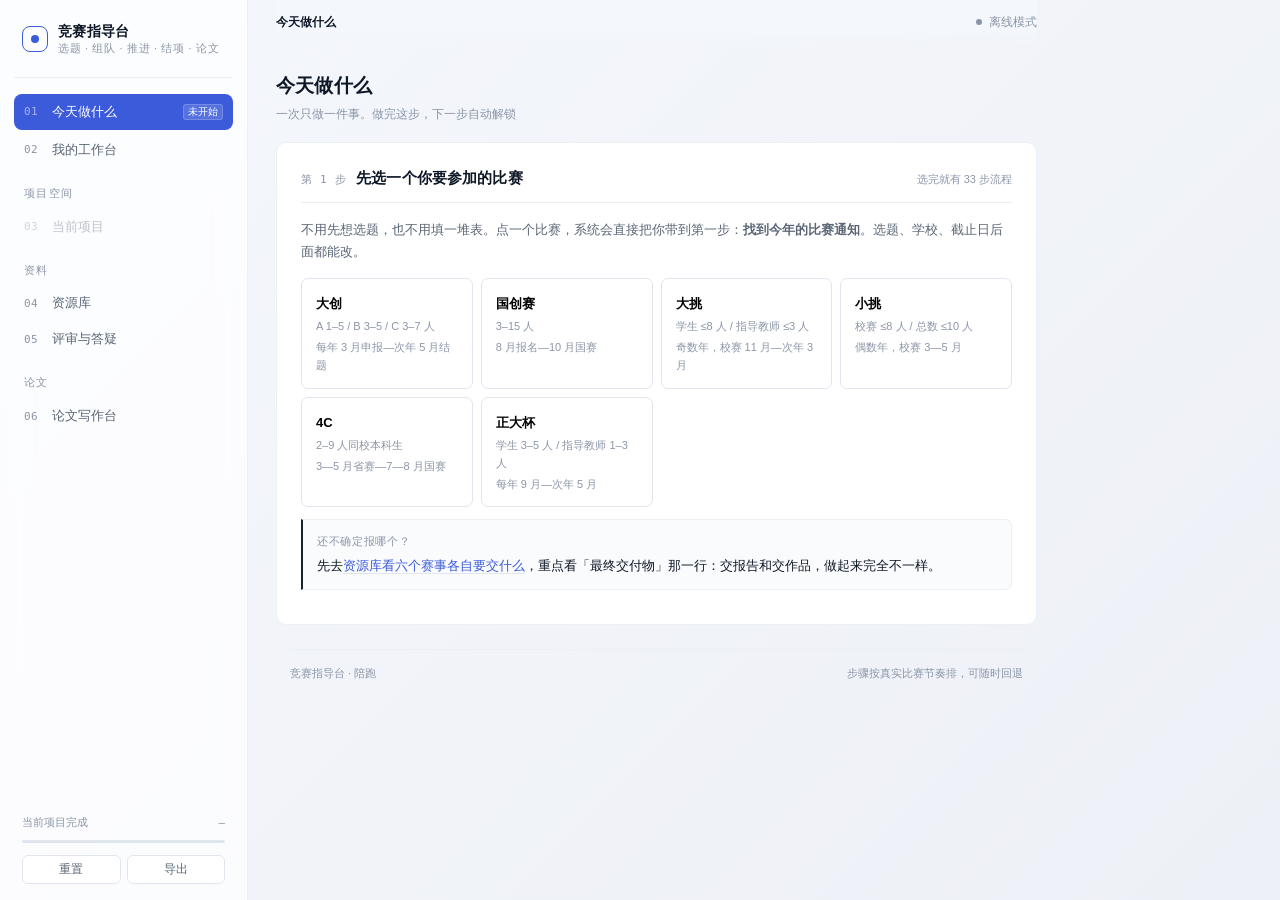
==== commit 66a38a9a: "ui: 移动优先布局 + 交互蓝设计系统 + 可读性提升 - 布局反转为基础=手机：底部 6 项 tabbar（内联 SVG 图标）、精简 sticky 顶栏、safe-area 适配；≥821px " ====
--- a/竞赛指导台_学生版.html
+++ b/竞赛指导台_学生版.html
@@ -18,16 +18,23 @@
   --line-2: #e1e6ee;
   --text: #0e1726;
   --text-2: #5a6675;
-  --text-3: #98a2b1;
-  --ink: #16212f;
+  --text-3: #8b95a7;         /* 次要文字加深一档，保证小字号可读 */
+  --ink: #16212f;            /* 文本强调与中性标识，不再是交互色 */
+  --accent: #3b5bdb;         /* 交互强调色：按钮 / 选中态 / 进度 / 链接 */
+  --accent-ink: #2f47ad;     /* 交互色 hover 深阶 */
+  --accent-soft: #eef1fd;    /* 交互色浅底：选中背景 / 选区 */
+  --ring: rgba(59, 91, 219, .15); /* 焦点环 */
   --mint: #22c55e;
   --rose: #f2545b;
   --amber: #d97706;
   --blue: #5b9bf8;
   --r: 10px;
   --r-sm: 7px;
+  --shadow-1: 0 1px 2px rgba(16, 26, 40, .05);
+  --shadow-2: 0 8px 24px rgba(16, 26, 40, .08);
   --mono: ui-monospace, "SF Mono", "JetBrains Mono", Menlo, Consolas, monospace;
-  --sans: -apple-system, BlinkMacSystemFont, "PingFang SC", "Hiragino Sans GB",
+  --sans: Inter, -apple-system, BlinkMacSystemFont, "Segoe UI",
+          "HarmonyOS Sans SC", "MiSans", "PingFang SC", "Hiragino Sans GB",
           "Microsoft YaHei", "Source Han Sans SC", "Noto Sans CJK SC", sans-serif;
 }
 
@@ -39,30 +46,25 @@
   background-attachment: fixed;
   color: var(--text);
   font-family: var(--sans);
-  font-size: 13.5px;
-  line-height: 1.85;
+  font-size: 15px;            /* 移动优先：手机 15px；桌面在 ≥821px 断点还原 14px */
+  line-height: 1.8;
   -webkit-font-smoothing: antialiased;
   font-variant-numeric: tabular-nums;
+  -webkit-tap-highlight-color: transparent;
 }
 
 body { min-height: 100vh; overflow-x: hidden; }
 
-/* ---------------------------------------------------------------- 布局 */
-.app { display: flex; min-height: 100vh; align-items: stretch; }
-
-.side {
-  position: fixed;
-  inset: 0 auto 0 0;
-  width: 248px;
-  background: rgba(255, 255, 255, 0.72);
-  backdrop-filter: blur(14px);
-  -webkit-backdrop-filter: blur(14px);
-  border-right: 1px solid var(--line);
-  display: flex;
-  flex-direction: column;
-  padding: 22px 14px 16px;
-  z-index: 30;
-}
+::selection { background: var(--accent-soft); color: var(--accent-ink); }
+:focus-visible { outline: 2px solid var(--accent); outline-offset: 2px; }
+button { touch-action: manipulation; }
+
+/* ---------------------------------------------------------------- 布局（移动优先）
+   基础 = 手机：无侧栏，底部 tabbar 导航；≥821px 恢复桌面侧栏双栏 */
+.app { display: block; min-height: 100vh; }
+
+/* 侧栏：手机隐藏（由底部 tabbar 顶替），桌面断点恢复 */
+.side { display: none; }
 
 .brand {
   display: flex;
@@ -76,7 +78,7 @@
 .brand-mark {
   width: 26px; height: 26px;
   border-radius: 8px;
-  border: 1px solid var(--ink);
+  border: 1px solid var(--accent);
   display: grid; place-items: center;
   position: relative;
   flex: none;
@@ -85,7 +87,7 @@
   content: "";
   width: 8px; height: 8px;
   border-radius: 50%;
-  background: var(--ink);
+  background: var(--accent);
 }
 .brand-text { min-width: 0; }
 .brand-title {
@@ -120,7 +122,7 @@
 }
 .nav-item:hover { background: var(--surface-3); color: var(--text); }
 .nav-item.is-on {
-  background: var(--ink);
+  background: var(--accent);
   color: #fff;
 }
 .nav-item.is-on .nav-num { color: rgba(255,255,255,.55); }
@@ -129,7 +131,7 @@
 
 .nav-num {
   font-family: var(--mono);
-  font-size: 10.5px;
+  font-size: 11px;
   color: var(--text-3);
   letter-spacing: .04em;
   width: 18px;
@@ -155,7 +157,7 @@
 }
 .mini-bar > i {
   display: block; height: 100%; width: 0%;
-  background: var(--ink); border-radius: 2px;
+  background: var(--accent); border-radius: 2px;
   transition: width .4s cubic-bezier(.4,0,.2,1);
 }
 .side-actions { display: flex; gap: 6px; padding: 6px 8px 0; }
@@ -170,13 +172,11 @@
   color: var(--text-2);
   cursor: pointer;
 }
-.mini-btn:hover { border-color: var(--ink); color: var(--ink); }
+.mini-btn:hover { border-color: var(--accent); color: var(--accent); }
 
 .main {
-  margin-left: 248px;
-  flex: 1;
   min-width: 0;
-  padding: 0 0 90px;
+  padding: 0 0 calc(76px + env(safe-area-inset-bottom, 0px)); /* 给底部 tabbar 留位 */
 }
 
 .topbar {
@@ -185,22 +185,32 @@
   z-index: 20;
   display: flex;
   align-items: center;
-  gap: 12px;
-  padding: 12px 0;
+  gap: 10px;
+  padding: 10px 0;
   margin: 0 auto;
-  width: min(960px, calc(100% - 56px));
+  width: calc(100% - 28px);
   background: linear-gradient(to bottom, #f4f7fc 62%, rgba(244,247,252,0));
+}
+
+/* 手机顶栏品牌（桌面隐藏——桌面品牌在侧栏） */
+.tb-brand { display: flex; align-items: center; gap: 7px; flex: none; }
+.tb-brand .brand-mark { width: 22px; height: 22px; border-radius: 6px; }
+.tb-brand .brand-mark::after { width: 7px; height: 7px; }
+.tb-brand span {
+  font-size: 13px; font-weight: 600; letter-spacing: .02em; white-space: nowrap;
 }
 
 .crumb {
   display: flex; align-items: center; gap: 8px;
   font-size: 11.5px; color: var(--text-3);
   min-width: 0;
-}
-.crumb b { color: var(--text); font-weight: 600; }
+  flex: 1 1 auto;            /* 手机：吸收剩余空间并截断，不换行；桌面还原 */
+  white-space: nowrap;
+}
+.crumb b { color: var(--text); font-weight: 600; overflow: hidden; text-overflow: ellipsis; }
 .crumb .sep { color: var(--line-2); }
 .crumb .ell {
-  max-width: 300px; overflow: hidden; text-overflow: ellipsis; white-space: nowrap;
+  max-width: 34vw; overflow: hidden; text-overflow: ellipsis; white-space: nowrap;
 }
 .topbar-spacer { flex: 1; }
 
@@ -212,12 +222,76 @@
   background: var(--surface);
   font-size: 11.5px; color: var(--text-2);
   white-space: nowrap;
-}
-.pill.is-ink { background: var(--ink); color: #fff; border-color: var(--ink); }
+  max-width: 44vw; overflow: hidden; flex: none;  /* 手机防长文案挤爆顶栏 */
+}
+.pill > span:last-child { overflow: hidden; text-overflow: ellipsis; }
+.pill.is-ink { background: var(--accent); color: #fff; border-color: var(--accent); }
 .pill .dot { width: 5px; height: 5px; border-radius: 50%; background: currentColor; opacity: .7; }
 
-.view { display: none; width: min(960px, calc(100% - 56px)); margin: 0 auto; }
+.view { display: none; width: calc(100% - 28px); margin: 0 auto; }
 .view.is-on { display: block; }
+
+/* ---------------- 底部 tabbar（仅手机；桌面隐藏） ---------------- */
+.tabbar {
+  position: fixed; left: 0; right: 0; bottom: 0; z-index: 40;
+  display: flex;
+  padding: 3px 4px calc(3px + env(safe-area-inset-bottom, 0px));
+  background: rgba(255, 255, 255, .9);
+  backdrop-filter: blur(16px);
+  -webkit-backdrop-filter: blur(16px);
+  border-top: 1px solid var(--line);
+}
+.tabbar-item {
+  flex: 1; min-width: 0;
+  display: flex; flex-direction: column; align-items: center; justify-content: center;
+  gap: 2px; padding: 6px 2px 4px;
+  border: 0; background: transparent; font-family: inherit;
+  font-size: 10.5px; color: var(--text-3); cursor: pointer;
+  border-radius: 8px;
+}
+.tabbar-item svg { width: 21px; height: 21px; display: block; }
+.tabbar-item span { white-space: nowrap; }
+.tabbar-item.is-on { color: var(--accent); }
+.tabbar-item.is-on span { font-weight: 600; }
+.tabbar-item[disabled] { opacity: .35; }
+
+/* 窄屏：顶栏只留品牌标，面包屑做标题 */
+@media (max-width: 430px) {
+  .tb-brand span { display: none; }
+}
+
+/* ---------------- 桌面（≥821px）：恢复侧栏双栏布局 ---------------- */
+@media (min-width: 821px) {
+  .app { display: flex; align-items: stretch; }
+  .side {
+    display: flex;
+    position: fixed;
+    inset: 0 auto 0 0;
+    width: 248px;
+    background: rgba(255, 255, 255, 0.72);
+    backdrop-filter: blur(14px);
+    -webkit-backdrop-filter: blur(14px);
+    border-right: 1px solid var(--line);
+    flex-direction: column;
+    padding: 22px 14px 16px;
+    z-index: 30;
+  }
+  .main { margin-left: 248px; padding: 0 0 90px; }
+  .topbar { padding: 12px 0; gap: 12px; width: min(960px, calc(100% - 56px)); }
+  .tb-brand { display: none; }
+  .crumb { flex: 0 0 auto; white-space: normal; }
+  .crumb b { overflow: visible; }
+  .crumb .ell { max-width: 300px; }
+  .pill { max-width: none; overflow: visible; }
+  .view { width: min(960px, calc(100% - 56px)); }
+  .tabbar { display: none; }
+  /* 桌面还原紧凑字号与控件尺寸 */
+  html, body { font-size: 14px; line-height: 1.8; }
+  .input { font-size: 13.5px; }
+  .input.sm { font-size: 12.5px; }
+  .btn { height: 36px; }
+  .btn.sm { height: 30px; }
+}
 
 
 /* ---------------------------------------------------------------- 通用元件 */
@@ -236,7 +310,7 @@
 }
 .sec-num {
   font-family: var(--mono);
-  font-size: 10.5px;
+  font-size: 11px;
   color: var(--text-3);
   letter-spacing: .06em;
   flex: none;
@@ -254,19 +328,19 @@
 ul, ol { margin: 0 0 10px; padding-left: 18px; }
 li { margin: 3px 0; }
 b, strong { font-weight: 600; }
-a { color: var(--ink); text-decoration: none; border-bottom: 1px solid var(--line-2); }
-a:hover { border-color: var(--ink); }
+a { color: var(--accent); text-decoration: none; border-bottom: 1px solid var(--line-2); }
+a:hover { border-color: var(--accent); }
 
 .muted { color: var(--text-2); }
 .faint { color: var(--text-3); }
-.small { font-size: 12px; }
+.small { font-size: 12.5px; }
 .mono { font-family: var(--mono); font-variant-numeric: tabular-nums; }
 .nowrap { white-space: nowrap; }
 
 /* 表格 */
-table { width: 100%; border-collapse: collapse; font-size: 12px; margin: 4px 0 10px; }
+table { width: 100%; border-collapse: collapse; font-size: 12.5px; margin: 4px 0 10px; }
 th {
-  text-align: left; font-weight: 500; font-size: 11px;
+  text-align: left; font-weight: 500; font-size: 11.5px;
   color: var(--text-2); letter-spacing: .04em;
   padding: 7px 10px;
   background: var(--surface-3);
@@ -289,22 +363,22 @@
 .btn {
   display: inline-flex; align-items: center; justify-content: center; gap: 6px;
   font-family: inherit; font-size: 13px;
-  height: 36px; padding: 0 18px;
+  height: 40px; padding: 0 18px;  /* 手机触控目标 40px；桌面断点还原 36px */
   border-radius: 8px;
-  border: 1px solid var(--ink);
-  background: var(--ink);
+  border: 1px solid var(--accent);
+  background: var(--accent);
   color: #fff;
   cursor: pointer;
-  transition: transform .14s ease, opacity .14s ease;
-}
-.btn:hover { opacity: .88; }
+  transition: background .14s ease, border-color .14s ease, transform .14s ease;
+}
+.btn:hover { background: var(--accent-ink); border-color: var(--accent-ink); }
 .btn:active { transform: translateY(1px); }
 .btn[disabled] { opacity: .35; cursor: not-allowed; }
 .btn.ghost {
   background: var(--surface); color: var(--text); border-color: var(--line-2);
 }
-.btn.ghost:hover { border-color: var(--ink); opacity: 1; }
-.btn.sm { height: 30px; padding: 0 12px; font-size: 12px; border-radius: 7px; }
+.btn.ghost:hover { border-color: var(--accent); color: var(--accent); background: var(--surface); opacity: 1; }
+.btn.sm { height: 34px; padding: 0 12px; font-size: 12px; border-radius: 7px; }
 .btn-row { display: flex; gap: 8px; flex-wrap: wrap; margin-top: 16px; }
 
 /* 状态语义卡：仅左侧 2px 竖线 */
@@ -330,7 +404,7 @@
 /* 标签 */
 .tag {
   display: inline-block;
-  font-size: 10.5px;
+  font-size: 11px;
   line-height: 18px;
   padding: 0 7px;
   border-radius: 4px;
@@ -340,7 +414,7 @@
   margin: 0 4px 4px 0;
   white-space: nowrap;
 }
-.tag.solid { background: var(--ink); color: #fff; border-color: var(--ink); }
+.tag.solid { background: var(--accent); color: #fff; border-color: var(--accent); }
 .tag.warn { background: #fef6ec; border-color: #f6e3c8; color: #a35c05; }
 .tag.ok { background: #f1fbf5; border-color: #d5f0e0; color: #17803d; }
 
@@ -356,7 +430,7 @@
   letter-spacing: .04em;
 }
 .step-label .k {
-  font-family: var(--mono); font-size: 10px;
+  font-family: var(--mono); font-size: 10.5px;
   color: var(--ink); background: var(--surface-3);
   border: 1px solid var(--line-2);
   padding: 1px 5px; border-radius: 4px;
@@ -382,17 +456,17 @@
 .ev-card:hover { border-color: var(--line-2); background: var(--surface); }
 .ev-card.is-on {
   background: var(--surface);
-  border-color: var(--ink);
-  box-shadow: 0 0 0 1px var(--ink) inset;
+  border-color: var(--accent);
+  box-shadow: 0 0 0 1px var(--accent) inset;
 }
 .ev-card-title { font-size: 13px; font-weight: 600; margin-bottom: 3px; display: flex; align-items: center; gap: 6px; }
 .ev-card-title .abbr {
-  font-family: var(--mono); font-size: 9.5px; color: var(--text-3);
+  font-family: var(--mono); font-size: 10px; color: var(--text-3);
   border: 1px solid var(--line-2); border-radius: 3px; padding: 0 3px;
   font-weight: 400;
 }
 .ev-card-desc { font-size: 11.5px; color: var(--text-2); line-height: 1.65; min-height: 38px; }
-.ev-card-meta { font-size: 10.5px; color: var(--text-3); margin-top: 7px; display: flex; gap: 8px; flex-wrap: wrap; }
+.ev-card-meta { font-size: 11px; color: var(--text-3); margin-top: 7px; display: flex; gap: 8px; flex-wrap: wrap; }
 
 .query-row { display: flex; gap: 8px; align-items: stretch; }
 .input {
@@ -400,7 +474,7 @@
   height: 40px;
   padding: 0 13px;
   font-family: inherit;
-  font-size: 13.5px;
+  font-size: 16px;  /* 手机 16px 防 iOS 聚焦缩放；桌面断点还原 13.5px */
   color: var(--text);
   background: var(--surface);
   border: 1px solid var(--line-2);
@@ -410,8 +484,8 @@
   min-width: 0;
 }
 .input::placeholder { color: var(--text-3); }
-.input:focus { border-color: var(--ink); box-shadow: 0 0 0 3px rgba(22,33,47,.06); }
-.input.sm { height: 34px; font-size: 12.5px; }
+.input:focus { border-color: var(--accent); box-shadow: 0 0 0 3px var(--ring); }
+.input.sm { height: 36px; font-size: 14px; }
 select.input { appearance: none; padding-right: 26px;
   background-image: linear-gradient(45deg, transparent 50%, var(--text-3) 50%),
                     linear-gradient(135deg, var(--text-3) 50%, transparent 50%);
@@ -431,8 +505,8 @@
   cursor: pointer;
   transition: all .14s ease;
 }
-.qt:hover { border-color: var(--ink); color: var(--ink); }
-.qt.is-on { background: var(--ink); color: #fff; border-color: var(--ink); }
+.qt:hover { border-color: var(--accent); color: var(--accent); }
+.qt.is-on { background: var(--accent); color: #fff; border-color: var(--accent); }
 
 .form-grid {
   display: grid;
@@ -457,9 +531,9 @@
   transition: all .16s ease;
 }
 .match:hover { border-color: var(--line-2); background: var(--surface); }
-.match.is-on { border-color: var(--ink); background: var(--surface); box-shadow: 0 0 0 1px var(--ink) inset; }
+.match.is-on { border-color: var(--accent); background: var(--surface); box-shadow: 0 0 0 1px var(--accent) inset; }
 .match-idx {
-  font-family: var(--mono); font-size: 10.5px; color: var(--text-3);
+  font-family: var(--mono); font-size: 11px; color: var(--text-3);
   padding-top: 3px; flex: none; width: 20px;
 }
 .match-body { flex: 1; min-width: 0; }
@@ -467,7 +541,7 @@
 .match-meta { display: flex; flex-wrap: wrap; gap: 6px; align-items: center; }
 .match-score { text-align: right; flex: none; }
 .match-score b { font-family: var(--mono); font-size: 15px; font-weight: 600; display: block; line-height: 1.1; }
-.match-score span { font-size: 10px; color: var(--text-3); }
+.match-score span { font-size: 10.5px; color: var(--text-3); }
 
 .kv { display: grid; grid-template-columns: 84px 1fr; gap: 4px 12px; font-size: 12.5px; }
 .kv dt { color: var(--text-3); font-size: 11.5px; padding-top: 1px; }
@@ -488,7 +562,7 @@
   width: 9px; height: 9px; border-radius: 50%;
   background: var(--surface); border: 1.5px solid var(--line-2);
 }
-.tl-item.is-on::before { border-color: var(--ink); background: var(--ink); }
+.tl-item.is-on::before { border-color: var(--accent); background: var(--accent); }
 .tl-item.is-done::before { border-color: var(--mint); background: var(--mint); }
 .tl-head { display: flex; align-items: baseline; gap: 8px; flex-wrap: wrap; margin-bottom: 4px; }
 .tl-title { font-size: 13px; font-weight: 600; }
@@ -514,7 +588,7 @@
   display: grid; place-items: center;
   transition: all .14s ease;
 }
-.check-item.is-done .ci-box { background: var(--ink); border-color: var(--ink); }
+.check-item.is-done .ci-box { background: var(--mint); border-color: var(--mint); }
 .ci-box svg { opacity: 0; transition: opacity .14s ease; }
 .check-item.is-done .ci-box svg { opacity: 1; }
 .ci-body { flex: 1; min-width: 0; }
@@ -526,7 +600,7 @@
   padding: 10px 0 2px;
 }
 .bar { flex: 1; height: 4px; border-radius: 2px; background: var(--line-2); overflow: hidden; }
-.bar > i { display: block; height: 100%; background: var(--ink); width: 0; transition: width .4s cubic-bezier(.4,0,.2,1); }
+.bar > i { display: block; height: 100%; background: var(--accent); width: 0; transition: width .4s cubic-bezier(.4,0,.2,1); }
 .progress-num { font-family: var(--mono); font-size: 11.5px; color: var(--text-2); white-space: nowrap; }
 
 /* 成员表 */
@@ -539,7 +613,7 @@
 }
 .member-row:last-of-type { border-bottom: 0; }
 .role-badge {
-  font-size: 10.5px; text-align: center; line-height: 20px;
+  font-size: 11px; text-align: center; line-height: 20px;
   border-radius: 4px; border: 1px solid var(--line-2); color: var(--text-2);
   background: var(--surface-3);
 }
@@ -558,7 +632,7 @@
   width: 40px; height: 40px; border-radius: 8px;
   border: 1px dashed var(--line-2); background: var(--surface-2);
   display: grid; place-items: center;
-  font-size: 10px; color: var(--text-3); text-align: center; line-height: 1.25;
+  font-size: 10.5px; color: var(--text-3); text-align: center; line-height: 1.25;
 }
 .slot.old { border-style: solid; border-color: #d7e5ff; background: #eef4ff; color: #2a5db0; }
 .slot.new { border-style: solid; border-color: #d5f0e0; background: #f1fbf5; color: #17803d; }
@@ -576,7 +650,7 @@
 }
 .qa.is-open .qa-q::after { content: "−"; color: var(--ink); }
 .qa-q .q {
-  font-family: var(--mono); font-size: 10.5px; color: var(--text-3); padding-top: 2px;
+  font-family: var(--mono); font-size: 11px; color: var(--text-3); padding-top: 2px;
 }
 .qa-a { display: none; padding: 0 0 12px 22px; font-size: 12.5px; color: var(--text-2); line-height: 1.8; }
 .qa.is-open .qa-a { display: block; }
@@ -590,7 +664,7 @@
 
 /* 页脚 */
 .foot {
-  width: min(960px, calc(100% - 56px));
+  width: calc(100% - 28px);
   margin: 24px auto 0;
   padding-top: 14px;
   border-top: 1px solid var(--line);
@@ -599,18 +673,10 @@
   display: flex; justify-content: space-between; gap: 12px; flex-wrap: wrap;
 }
 
-/* 响应式 */
-@media (max-width: 1200px) {
-  .side { width: 210px; }
-  .main { margin-left: 210px; }
-}
-@media (max-width: 1000px) {
-  .side { width: 64px; padding: 18px 8px 12px; }
-  .brand { justify-content: center; padding: 0 0 16px; }
-  .brand-text, .nav-label, .nav-dot, .side-foot { display: none; }
-  .nav-item { justify-content: center; padding: 10px 0; }
-  .nav-num { width: auto; font-size: 11px; }
-  .main { margin-left: 64px; }
+/* 响应式：桌面断点见布局段 @media (min-width: 821px)；
+   窄桌面窗口的双栏栅格降级 */
+@media (max-width: 900px) {
+  .grid-2, .proj-grid { grid-template-columns: 1fr; }
 }
 /* ================================================================
    V2 · 产品化：工作台 / 项目空间 / 阶段条 / 资源库
@@ -619,7 +685,7 @@
 /* 导航分组 */
 .nav-group { margin-top: 14px; }
 .nav-group-title {
-  font-size: 10px; letter-spacing: .12em; color: var(--text-3);
+  font-size: 10.5px; letter-spacing: .12em; color: var(--text-3);
   padding: 0 10px 6px; text-transform: uppercase;
 }
 .nav-sub { display: none; flex-direction: column; gap: 1px; margin: 2px 0 0 18px; }
@@ -627,16 +693,16 @@
 .nav-item.sub {
   padding: 5px 10px; font-size: 12px; border-radius: 6px; gap: 8px;
 }
-.nav-item.sub .nav-num { font-size: 10px; width: 14px; }
+.nav-item.sub .nav-num { font-size: 10.5px; width: 14px; }
 .nav-item.sub.is-on { background: var(--surface-3); color: var(--ink); }
 .nav-item.sub .nav-pct {
-  font-family: var(--mono); font-size: 9.5px; color: var(--text-3);
+  font-family: var(--mono); font-size: 10px; color: var(--text-3);
 }
 .nav-item.sub.is-done .nav-pct { color: var(--mint); }
 
 .nav-badge {
   margin-left: auto;
-  font-family: var(--mono); font-size: 9.5px;
+  font-family: var(--mono); font-size: 10px;
   color: var(--text-3); background: var(--surface-3);
   border: 1px solid var(--line); border-radius: 3px; padding: 0 4px;
 }
@@ -662,7 +728,7 @@
 .proj-card:hover { border-color: var(--line-2); box-shadow: 0 2px 10px rgba(22,33,47,.05); }
 .proj-card-top { display: flex; align-items: center; gap: 8px; margin-bottom: 8px; flex-wrap: wrap; }
 .proj-ev {
-  font-size: 10.5px; font-family: var(--mono); letter-spacing: .04em;
+  font-size: 11px; font-family: var(--mono); letter-spacing: .04em;
   color: var(--text-2); background: var(--surface-3);
   border: 1px solid var(--line); border-radius: 4px; padding: 1px 6px;
 }
@@ -673,7 +739,7 @@
 .proj-meta { display: flex; align-items: center; gap: 8px; font-size: 11px; color: var(--text-3); flex-wrap: wrap; }
 .proj-meta .mono { color: var(--text-2); }
 .proj-bar { height: 3px; background: var(--line-2); border-radius: 2px; margin: 10px 0 8px; overflow: hidden; }
-.proj-bar > i { display: block; height: 100%; background: var(--ink); }
+.proj-bar > i { display: block; height: 100%; background: var(--accent); }
 .proj-del {
   position: absolute; top: 12px; right: 12px;
   width: 22px; height: 22px; border-radius: 5px; border: 1px solid var(--line);
@@ -695,8 +761,8 @@
   border-radius: 20px; border: 1px solid var(--line-2); background: var(--surface);
   color: var(--text-2); cursor: pointer; transition: all .14s ease;
 }
-.mini-ev button:hover { border-color: var(--ink); color: var(--ink); }
-.mini-ev button.is-on { background: var(--ink); border-color: var(--ink); color: #fff; }
+.mini-ev button:hover { border-color: var(--accent); color: var(--accent); }
+.mini-ev button.is-on { background: var(--accent); border-color: var(--accent); color: #fff; }
 
 /* 项目头 */
 .proj-head {
@@ -719,7 +785,7 @@
   padding: 16px 12px 4px 0; cursor: pointer;
   transition: border-color .16s ease;
 }
-.step:hover { border-top-color: var(--ink); }
+.step:hover { border-top-color: var(--accent); }
 .step::before {
   content: ""; position: absolute; left: 0; top: -5px;
   width: 9px; height: 9px; border-radius: 50%;
@@ -728,10 +794,10 @@
 }
 .step.is-done { border-top-color: var(--mint); }
 .step.is-done::before { background: var(--mint); border-color: var(--mint); }
-.step.is-on::before { background: var(--ink); border-color: var(--ink); box-shadow: 0 0 0 3px rgba(22,33,47,.1); }
+.step.is-on::before { background: var(--accent); border-color: var(--accent); box-shadow: 0 0 0 3px var(--ring); }
 .step-name { font-size: 12.5px; font-weight: 600; display: block; line-height: 1.4; }
 .step.is-on .step-name { color: var(--ink); }
-.step-sub { font-size: 10.5px; color: var(--text-3); font-family: var(--mono); }
+.step-sub { font-size: 11px; color: var(--text-3); font-family: var(--mono); }
 
 /* 指标 */
 .stat-row { display: grid; grid-template-columns: repeat(4, minmax(0, 1fr)); gap: 10px; margin-bottom: 12px; }
@@ -739,9 +805,9 @@
   background: var(--surface); border: 1px solid var(--line);
   border-radius: var(--r-sm); padding: 12px 14px;
 }
-.stat-k { font-size: 10.5px; color: var(--text-3); letter-spacing: .04em; }
+.stat-k { font-size: 11px; color: var(--text-3); letter-spacing: .04em; }
 .stat-v { font-family: var(--mono); font-size: 19px; line-height: 1.35; margin-top: 2px; }
-.stat-v small { font-size: 10.5px; color: var(--text-3); font-family: var(--sans); margin-left: 3px; }
+.stat-v small { font-size: 11px; color: var(--text-3); font-family: var(--sans); margin-left: 3px; }
 .stat.rose .stat-v { color: var(--rose); }
 .stat.amber .stat-v { color: var(--amber); }
 .stat.mint .stat-v { color: var(--mint); }
@@ -785,12 +851,12 @@
   transition: all .14s ease; text-align: left; font-family: inherit; width: 100%;
 }
 .lib-item:hover { background: var(--surface); border-color: var(--line-2); }
-.lib-item.is-on { border-color: var(--ink); background: var(--surface); box-shadow: 0 0 0 1px var(--ink) inset; }
-.lib-idx { font-family: var(--mono); font-size: 10.5px; color: var(--text-3); width: 22px; flex: none; align-self: flex-start; padding-top: 3px; }
+.lib-item.is-on { border-color: var(--accent); background: var(--surface); box-shadow: 0 0 0 1px var(--accent) inset; }
+.lib-idx { font-family: var(--mono); font-size: 11px; color: var(--text-3); width: 22px; flex: none; align-self: flex-start; padding-top: 3px; }
 .lib-main { flex: 1; min-width: 0; display: block; }
 .lib-t { display: block; font-size: 12.5px; font-weight: 500; line-height: 1.6; }
 .lib-d { display: block; font-size: 11px; color: var(--text-3); margin-top: 2px; line-height: 1.55; }
-.lib-side { flex: none; font-size: 10.5px; color: var(--text-3); font-family: var(--mono); text-align: right; align-self: flex-start; padding-top: 3px; }
+.lib-side { flex: none; font-size: 11px; color: var(--text-3); font-family: var(--mono); text-align: right; align-self: flex-start; padding-top: 3px; }
 
 .pager { display: flex; align-items: center; gap: 8px; justify-content: center; margin-top: 12px; }
 .pager button {
@@ -818,10 +884,6 @@
   padding: 8px 0 0; flex-wrap: wrap;
 }
 .hint-bar b { color: var(--text-2); font-weight: 500; }
-
-@media (max-width: 900px) {
-  .grid-2, .proj-grid { grid-template-columns: 1fr; }
-}
 
 /* ================================================================
    推进 · 选题级落地方案（第一周开工单 + 学习路线）
@@ -842,8 +904,8 @@
   border: 1px solid var(--line-2); border-radius: var(--r-sm);
   padding: 4px 26px 4px 10px; cursor: pointer;
 }
-.mini-sel:hover { border-color: var(--ink); }
-.mini-sel:focus { outline: none; border-color: var(--ink); }
+.mini-sel:hover { border-color: var(--accent); }
+.mini-sel:focus { outline: none; border-color: var(--accent); }
 
 /* 日计划 */
 .day-list { display: flex; flex-direction: column; gap: 8px; margin: 10px 0 12px; }
@@ -871,7 +933,7 @@
   display: flex; flex-wrap: wrap; align-items: baseline; gap: 6px;
 }
 .k {
-  flex: none; font-size: 10px; letter-spacing: .04em;
+  flex: none; font-size: 10.5px; letter-spacing: .04em;
   color: var(--text-3); border: 1px solid var(--line-2);
   border-radius: 4px; padding: 0 5px; line-height: 16px; background: var(--surface-2);
 }
@@ -894,7 +956,7 @@
   background: var(--surface); padding: 11px 13px 12px;
 }
 .route-head { display: flex; align-items: center; gap: 8px; flex-wrap: wrap; }
-.route-idx { font-size: 10.5px; color: var(--text-3); letter-spacing: .06em; }
+.route-idx { font-size: 11px; color: var(--text-3); letter-spacing: .06em; }
 .route-phase { font-size: 13px; font-weight: 600; color: var(--text); }
 .route-goal { font-size: 12px; color: var(--text-2); margin: 3px 0 8px; }
 .route-must { display: flex; flex-direction: column; gap: 4px; margin-bottom: 7px; }
@@ -921,10 +983,10 @@
   padding: 7px 10px;
 }
 .lane-tbl th.lane-h b { display: block; font-size: 12px; font-weight: 600; color: var(--text); line-height: 1.5; }
-.lane-tbl th.lane-h span { display: block; font-size: 10px; color: var(--text-3); line-height: 1.5; }
+.lane-tbl th.lane-h span { display: block; font-size: 10.5px; color: var(--text-3); line-height: 1.5; }
 .lane-tbl th.lane-w {
   min-width: 82px; width: 82px; text-align: center;
-  font-family: var(--mono); font-size: 10.5px; color: var(--text-3); font-weight: 500;
+  font-family: var(--mono); font-size: 11px; color: var(--text-3); font-weight: 500;
   background: var(--surface-2);
 }
 .lane-c {
@@ -934,10 +996,10 @@
 .lane-c.is-on { background: var(--surface-3); }
 .lane-c.is-forced { background: #fdf3f3; }
 .lane-code {
-  display: block; font-family: var(--mono); font-size: 9.5px;
+  display: block; font-family: var(--mono); font-size: 10px;
   color: var(--text-3); line-height: 1.4;
 }
-.lane-name { display: block; font-size: 10.5px; color: var(--text); line-height: 1.45; }
+.lane-name { display: block; font-size: 11px; color: var(--text); line-height: 1.45; }
 .lane-tbl tbody th.lane-h { font-weight: 400; }
 
 .chain { display: flex; flex-wrap: wrap; align-items: center; gap: 4px; margin: 9px 0 6px; }
@@ -947,7 +1009,7 @@
   background: var(--surface-3); border: 1px solid var(--line-2);
   border-radius: 5px; padding: 3px 7px;
 }
-.chain-node b { font-family: var(--mono); font-size: 10px; color: var(--ink); font-weight: 600; }
+.chain-node b { font-family: var(--mono); font-size: 10.5px; color: var(--ink); font-weight: 600; }
 .chain-arrow { color: var(--text-3); font-size: 11px; }
 
 .proc-list { display: flex; flex-direction: column; gap: 2px; margin-top: 8px; }
@@ -956,7 +1018,7 @@
   gap: 2px; padding: 7px 0; border-bottom: 1px solid var(--line);
 }
 .proc:last-child { border-bottom: none; }
-.proc-i { font-size: 10px; color: var(--text-3); line-height: 1.9; }
+.proc-i { font-size: 10.5px; color: var(--text-3); line-height: 1.9; }
 .proc-t { font-size: 12.5px; font-weight: 600; color: var(--text); line-height: 1.7; }
 .proc-d { font-size: 12px; color: var(--text-2); line-height: 1.75; }
 .proc-d code {
@@ -974,7 +1036,7 @@
 }
 .cs-step { font-size: 11px; letter-spacing: .05em; color: var(--text-3); white-space: nowrap; }
 .cs-bar { flex: 1; min-width: 60px; height: 5px; background: var(--surface-3); border: 1px solid var(--line-2); border-radius: 3px; overflow: hidden; }
-.cs-bar i { display: block; height: 100%; background: var(--ink); transition: width .3s; }
+.cs-bar i { display: block; height: 100%; background: var(--accent); transition: width .3s; }
 .cs-num { font-size: 12px; color: var(--text-2); }
 .cs-sub {
   font-size: 12px; color: var(--text-3); padding: 9px 16px 13px; margin-bottom: 14px;
@@ -983,7 +1045,7 @@
 }
 
 /* 陪跑：当前动作卡 */
-.act-live { border-left: 2px solid var(--ink); }
+.act-live { border-left: 2px solid var(--accent); }
 .act-top { display: flex; justify-content: space-between; gap: 10px; font-size: 11px; color: var(--text-3); }
 .act-ph { letter-spacing: .03em; }
 .act-time { white-space: nowrap; }
@@ -995,7 +1057,7 @@
 }
 .act-meta b { color: var(--text); font-weight: 600; }
 .act-why { font-size: 13px; color: var(--text-2); line-height: 1.9; margin: 13px 0 2px; }
-.act-h { font-size: 10.5px; letter-spacing: .07em; color: var(--text-3); margin: 16px 0 4px; }
+.act-h { font-size: 11px; letter-spacing: .07em; color: var(--text-3); margin: 16px 0 4px; }
 .act-how { margin: 0; padding: 0; list-style: none; counter-reset: ah; }
 .act-how li {
   position: relative; padding: 8px 0 8px 27px; counter-increment: ah;
@@ -1007,7 +1069,7 @@
   content: counter(ah); position: absolute; left: 0; top: 10px;
   width: 17px; height: 17px; border-radius: 50%;
   background: var(--surface-3); border: 1px solid var(--line-2);
-  font-family: var(--mono); font-size: 9.5px; color: var(--text-3);
+  font-family: var(--mono); font-size: 10px; color: var(--text-3);
   display: grid; place-items: center;
 }
 .act-done-box {
@@ -1015,11 +1077,11 @@
   background: var(--surface-2); border: 1px solid var(--line);
   border-left: 2px solid var(--mint); border-radius: 0 var(--r-sm) var(--r-sm) 0;
 }
-.adb-k { display: block; font-size: 10.5px; letter-spacing: .06em; color: var(--text-3); margin-bottom: 2px; }
+.adb-k { display: block; font-size: 11px; letter-spacing: .06em; color: var(--text-3); margin-bottom: 2px; }
 .adb-t { font-size: 12.5px; line-height: 1.78; color: var(--text); }
 .act-help { margin-top: 12px; background: var(--surface-2); border: 1px solid var(--line); border-radius: var(--r-sm); }
 .act-help summary { cursor: pointer; padding: 9px 12px; font-size: 12px; color: var(--text-2); outline: none; }
-.act-help summary:hover { color: var(--ink); }
+.act-help summary:hover { color: var(--accent); }
 .help-row {
   display: grid; grid-template-columns: 148px minmax(0, 1fr); gap: 10px;
   padding: 8px 12px; border-top: 1px solid var(--line);
@@ -1038,7 +1100,7 @@
 }
 .na-row:last-child { border-bottom: none; }
 .na-lock {
-  font-size: 9.5px; line-height: 17px; text-align: center; color: var(--text-3);
+  font-size: 10px; line-height: 17px; text-align: center; color: var(--text-3);
   border: 1px solid var(--line-2); border-radius: 3px;
 }
 .na-t { font-size: 12.5px; color: var(--text-2); line-height: 1.7; }
@@ -1068,13 +1130,13 @@
 .lane-top { display: flex; align-items: baseline; gap: 6px; flex-wrap: wrap; }
 .lane-top b { font-size: 12.5px; }
 .lane-post {
-  font-size: 9.5px; line-height: 16px; color: var(--text-3);
+  font-size: 10px; line-height: 16px; color: var(--text-3);
   border: 1px solid var(--line-2); border-radius: 3px; padding: 0 4px;
 }
 .lane-num { margin-top: 3px; font-size: 11px; color: var(--text-3); }
 .lane-num .mono { font-size: 13px; color: var(--text); }
 .lane-act { margin-top: 7px; font-size: 12px; line-height: 1.7; color: var(--text); }
-.lane-more { font-size: 10.5px; margin-top: 2px; }
+.lane-more { font-size: 11px; margin-top: 2px; }
 
 /* 陪跑：人话词典 */
 .word-grid { display: grid; grid-template-columns: repeat(auto-fill, minmax(258px, 1fr)); gap: 8px; margin-top: 11px; }
@@ -1090,7 +1152,7 @@
   background: var(--surface); border: 1px solid var(--line-2); border-radius: var(--r-sm);
   transition: border-color .14s ease, background .14s ease;
 }
-.ev-start-card:hover { border-color: var(--ink); background: var(--surface-2); }
+.ev-start-card:hover { border-color: var(--accent); background: var(--surface-2); }
 .ev-start-card b { font-size: 13px; }
 .ev-start-card span { font-size: 11px; color: var(--text-3); line-height: 1.62; }
 
@@ -1103,7 +1165,7 @@
   font: inherit; font-size: 11.5px; color: var(--text-2); cursor: pointer;
   background: var(--surface); border: 1px solid var(--line-2); border-radius: 6px; padding: 3px 9px;
 }
-.auth-login:hover { border-color: var(--ink); color: var(--ink); }
+.auth-login:hover { border-color: var(--accent); color: var(--accent); }
 .auth-out { font: inherit; font-size: 11px; color: var(--text-3); background: none; border: 0; cursor: pointer; padding: 2px 4px; }
 .auth-out:hover { color: var(--rose); }
 
@@ -1136,16 +1198,16 @@
 .auth-box .btn { width: 100%; }
 .auth-foot { margin-top: 12px; text-align: center; }
 .auth-skip { font: inherit; font-size: 11.5px; color: var(--text-3); background: none; border: 0; text-decoration: underline; cursor: pointer; }
-.auth-foot .faint { display: block; font-size: 10.5px; margin-top: 4px; line-height: 1.6; }
+.auth-foot .faint { display: block; font-size: 11px; margin-top: 4px; line-height: 1.6; }
 
 /* 邀请码 / 队友动态 */
 .invite-box {
   margin: 10px 0 4px; padding: 13px 14px;
   background: var(--surface-2); border: 1px solid var(--line);
-  border-left: 2px solid var(--ink); border-radius: 0 var(--r-sm) var(--r-sm) 0;
-}
-.ib-k { font-size: 10.5px; letter-spacing: .06em; color: var(--text-3); }
-.ib-code { font-size: 22px; letter-spacing: .18em; margin: 3px 0 5px; color: var(--ink); }
+  border-left: 2px solid var(--accent); border-radius: 0 var(--r-sm) var(--r-sm) 0;
+}
+.ib-k { font-size: 11px; letter-spacing: .06em; color: var(--text-3); }
+.ib-code { font-size: 22px; letter-spacing: .18em; margin: 3px 0 5px; color: var(--accent-ink); }
 .ib-hint { font-size: 11.5px; color: var(--text-2); line-height: 1.7; }
 .ib-bar { display: flex; gap: 8px; margin-top: 9px; }
 .feed { display: flex; flex-direction: column; margin-top: 8px; }
@@ -1156,7 +1218,7 @@
 .feed-row:last-child { border-bottom: none; }
 .fr-dot { width: 5px; height: 5px; border-radius: 50%; background: var(--line-2); margin-top: 7px; }
 .fr-t { font-size: 12px; line-height: 1.7; }
-.fr-time { font-size: 10.5px; white-space: nowrap; }
+.fr-time { font-size: 11px; white-space: nowrap; }
 .join-row { display: flex; gap: 8px; margin-top: 12px; }
 .join-row .input { flex: 1; font-family: var(--mono); letter-spacing: .12em; text-transform: uppercase; }
 
@@ -1172,11 +1234,11 @@
   transition: background .14s ease, border-color .14s ease;
 }
 .scheme:hover { background: var(--surface); border-color: #d6dde8; }
-.scheme.is-on { background: var(--surface); border-color: var(--ink); box-shadow: inset 0 0 0 1px var(--ink); }
+.scheme.is-on { background: var(--surface); border-color: var(--accent); box-shadow: inset 0 0 0 1px var(--accent); }
 .scheme-bars { display: flex; height: 10px; border-radius: 3px; overflow: hidden; border: 1px solid var(--line); }
 .scheme-bars i { flex: 1; }
 .scheme-n { font-size: 12px; font-weight: 600; color: var(--text); line-height: 1.5; }
-.scheme-g { font-size: 10.5px; color: var(--text-3); line-height: 1.5; }
+.scheme-g { font-size: 11px; color: var(--text-3); line-height: 1.5; }
 
 /* 字数占比条 */
 .pbar-cell { display: inline-flex; align-items: center; gap: 6px; white-space: nowrap; }
@@ -1186,13 +1248,13 @@
   background: var(--surface-3); border: 1px solid var(--line-2);
   border-radius: 3px; overflow: hidden;
 }
-.pbar i { display: block; height: 100%; background: var(--ink); }
+.pbar i { display: block; height: 100%; background: var(--accent); }
 
 /* 句式模板 */
 .sent-list { display: flex; flex-direction: column; gap: 8px; margin-top: 10px; }
 .sent {
   padding: 10px 12px; background: var(--surface-2);
-  border: 1px solid var(--line); border-left: 2px solid var(--ink);
+  border: 1px solid var(--line); border-left: 2px solid var(--accent);
   border-radius: 0 var(--r-sm) var(--r-sm) 0;
 }
 .sent-k { font-size: 11px; letter-spacing: .05em; color: var(--text-3); margin-bottom: 3px; }
@@ -1201,7 +1263,7 @@
 .sent-eg { margin-top: 7px; padding-top: 6px; border-top: 1px dashed var(--line-2); color: var(--text-2); }
 .sent-bad { margin-top: 4px; color: var(--text-3); }
 .sent-lb {
-  position: absolute; left: 0; top: 6px; font-size: 9.5px; line-height: 15px;
+  position: absolute; left: 0; top: 6px; font-size: 10px; line-height: 15px;
   color: var(--text-3); border: 1px solid var(--line-2); border-radius: 3px; padding: 0 4px;
 }
 .sent-bad .sent-lb { top: 5px; }
@@ -1213,25 +1275,7 @@
     .route { padding: 10px 11px 11px; }
     .ri-b { flex: 1 1 100%; }
 
-  .app { display: block; }
-  .side {
-    position: sticky; top: 0; left: 0; right: 0; bottom: auto;
-    width: 100%; height: auto; flex-direction: row; align-items: center;
-    gap: 2px; padding: 8px 10px;
-    border-right: 0; border-bottom: 1px solid var(--line);
-    overflow-x: auto; z-index: 40;
-  }
-  .brand { padding: 0 8px 0 0; border: 0; margin: 0; flex: none; }
-  .brand-mark { width: 22px; height: 22px; border-radius: 6px; }
-  .brand-text, .side-foot, .nav-group-title, .nav-sub { display: none !important; }
-  .nav-label { display: inline; }
-  .nav { flex-direction: row; gap: 2px; }
-  .nav-group { margin: 0; display: flex; gap: 2px; }
-  .nav-item { padding: 5px 9px; font-size: 12px; white-space: nowrap; border-radius: 6px; }
-  .nav-num, .nav-dot, .nav-badge { display: none !important; }
-  .main { margin-left: 0; padding-top: 0; padding-bottom: 60px; }
-  .topbar { display: none; }
-  .view, .foot { width: calc(100% - 24px); }
+  /* 布局层已移动优先：此处只留组件微调 */
   .home-head { padding: 16px 0 10px; }
   .home-head h1 { font-size: 16px; }
   .proj-head { padding: 14px 14px 12px; }
@@ -1292,17 +1336,9 @@
   .lane-name { font-size: 8pt; }
   .chain-node { font-size: 8pt; padding: 1px 5px; }
   .proc-d { font-size: 9pt; }
-  /* 打印：表格不被 min-width 撑出纸外 */
-  .tbl-wrap table, table.lane-tbl, table.ledger { min-width: 0 !important; }
-  .lane-tbl th.lane-h { position: static; min-width: 96px; max-width: 96px; }
-  .lane-tbl th.lane-w { min-width: 46px; width: 46px; }
-  .lane-c { padding: 2px 1px; }
-  .lane-name { font-size: 8pt; }
-  .chain-node { font-size: 8pt; padding: 1px 5px; }
-  .proc-d { font-size: 9pt; }
 
   html, body { background: #fff; font-size: 10pt; }
-  .side, .topbar, .btn-row, .side-foot, .icon-btn, #addMember, .pager, .seg,
+  .side, .tabbar, .topbar, .btn-row, .side-foot, .icon-btn, #addMember, .pager, .seg,
   .home-head p, .proj-del { display: none !important; }
   .main { margin: 0; padding: 0; }
   .view { width: 100%; display: none; }
@@ -1432,6 +1468,7 @@
 
   <main class="main">
     <div class="topbar">
+      <div class="tb-brand"><div class="brand-mark"></div><span>竞赛指导台</span></div>
       <div class="crumb" id="crumb">
         <b>我的工作台</b>
       </div>
@@ -1641,6 +1678,34 @@
     </section>
 
   </main>
+
+  <!-- 底部 tabbar（仅手机；桌面隐藏） -->
+  <nav class="tabbar" id="tabbar" aria-label="主导航">
+    <button class="tabbar-item is-on" data-go="coach">
+      <svg viewBox="0 0 24 24" fill="none" stroke="currentColor" stroke-width="1.6" stroke-linecap="round" stroke-linejoin="round"><rect x="3.5" y="5" width="17" height="15.5" rx="2.5"/><path d="M3.5 9.5h17M8 3v3.5M16 3v3.5"/><path d="M8.8 15.2l2.2 2.2 4.2-4.6"/></svg>
+      <span>今天</span>
+    </button>
+    <button class="tabbar-item" data-go="home">
+      <svg viewBox="0 0 24 24" fill="none" stroke="currentColor" stroke-width="1.6" stroke-linecap="round" stroke-linejoin="round"><rect x="4" y="4" width="7" height="7" rx="1.5"/><rect x="13" y="4" width="7" height="7" rx="1.5"/><rect x="4" y="13" width="7" height="7" rx="1.5"/><rect x="13" y="13" width="7" height="7" rx="1.5"/></svg>
+      <span>工作台</span>
+    </button>
+    <button class="tabbar-item" data-go="project" disabled>
+      <svg viewBox="0 0 24 24" fill="none" stroke="currentColor" stroke-width="1.6" stroke-linecap="round" stroke-linejoin="round"><path d="M3.5 7.5c0-1.1.9-2 2-2h4l2 2.5h7c1.1 0 2 .9 2 2v8c0 1.1-.9 2-2 2h-13c-1.1 0-2-.9-2-2z"/></svg>
+      <span>项目</span>
+    </button>
+    <button class="tabbar-item" data-go="library">
+      <svg viewBox="0 0 24 24" fill="none" stroke="currentColor" stroke-width="1.6" stroke-linecap="round" stroke-linejoin="round"><path d="M4 5.5c2.5-1.2 5.3-1.2 8 .5 2.7-1.7 5.5-1.7 8-.5v13c-2.5-1.2-5.3-1.2-8 .5-2.7-1.7-5.5-1.7-8-.5z"/><path d="M12 6v13"/></svg>
+      <span>资源</span>
+    </button>
+    <button class="tabbar-item" data-go="paper">
+      <svg viewBox="0 0 24 24" fill="none" stroke="currentColor" stroke-width="1.6" stroke-linecap="round" stroke-linejoin="round"><path d="M6 3.5h8.5L19 8v12.5H6z"/><path d="M14.5 3.5V8H19"/><path d="M9 12h6M9 15.5h6"/></svg>
+      <span>论文</span>
+    </button>
+    <button class="tabbar-item" data-go="mentor">
+      <svg viewBox="0 0 24 24" fill="none" stroke="currentColor" stroke-width="1.6" stroke-linecap="round" stroke-linejoin="round"><path d="M4 6.5c0-1.1.9-2 2-2h12c1.1 0 2 .9 2 2v8.5c0 1.1-.9 2-2 2H9l-5 4z"/></svg>
+      <span>答疑</span>
+    </button>
+  </nav>
 </div>
 
 <script>window.__DATA__ = {"comps":{"DCH":{"key":"DCH","short":"大创（创新创业训练计划）","size":"A 1–5 / B 3–5 / C 3–7 人","cycle":"每年 3 月申报—次年 5 月结题","weeks":20,"one":"一年期立项 + 经费 + 结题验收，天生的项目孵化器","entry":"校级立项 → 省级 → 国家级（A 创新训练 / B 创业训练 / C 创业实践）","risk":"立项时没倒推结题条件，结题时拿不出成果佐证","teamKey":"大创 A 类（创新训练）","topicTag":"大创","redline":{"chong":"结题材料同样要过学校查重，引用与综述部分最容易撞","blind":"按学校要求匿名评审，报送前逐页删净校名与指导教师","size":"申报书、中期报告、结题报告按模板页数与格式，不接受自拟排版"},"title":"大学生创新创业训练计划（大创项目）","intro":"教育部主导，校级 → 省级 → 国家级三级立项。特点是<b>周期长、有经费、要结题<\/b>，天然的「团队孵化器」——适合把已有选题做成一年期的持续项目，再用成果去喂其他赛事。","req":[["项目类型","<b>A 类 创新训练项目<\/b>：个人或团队，自主完成研究设计、实施与研究报告撰写；<b>B 类 创业训练项目<\/b>：团队编制商业计划书、做可行性研究、模拟企业运行、撰写创业报告；<b>C 类 创业实践项目<\/b>：在学校导师与企业导师共同指导下，开发有市场前景的产品或服务并实际运营。"],["人数","A 类 1–5 人（部分院校压到 3 人以内）；B 类 3–5 人（一般不超过 6 人）；C 类 3–7 人（部分院校放宽至 10 人，可含在读研究生）。"],["指导教师","1–2 名，原则上需副高级及以上职称或博士学位；C 类实行校内＋校外「双导师」制。"],["周期","A 类、B 类完成时间 1 年；C 类 1–2 年；原则上须在项目负责人毕业前完成。"],["经费（国家级）","创新训练项目与创业训练项目平均不低于 <b>2 万元/项<\/b>；创业实践项目平均不低于 <b>10 万元/项<\/b>。"],["申报资格","面向大二以上在读本科生；每名学生每年只能主持 1 项或参加不超过 2 项；曾因个人原因终止项目者原则上不得再申报。"],["流程节奏","1—3 月预立项（选题、组队、提交申报书）→ 4—6 月正式立项并推荐国家级／省级 → 11—12 月中期检查 → 次年 3—5 月结题验收。"],["结题硬条件","需<b>满足其一<\/b>：① 学生第一作者（或共同第一作者，不超过 3 人）发表论文并标注本项目资助；② 获发明专利 1 项及以上；③ 校级二等奖及以上或省级竞赛获奖。<b>并须提交立项年度中国国际大学生创新大赛参赛佐证材料<\/b>（报名截图或省赛获奖证书）。"],["C 类附加","创业实践项目须具备一定创业基础：成立公司且团队具有实际控制权，随申报书提供营业执照、专利获批等佐证材料。"]],"roles":[["项目负责人","统筹、进度、对外与答辩","进度表、申请书、答辩材料","不做主力产出"],["技术／研究","核心研究或产品开发","研究报告／产品原型","不做商业分析"],["数据／实证","数据采集与实证分析","数据集、分析结论","不写申请书"],["执行／落地","调研、试点、用户验证、企业对接","调研记录、试点反馈、合作协议","不做理论包装"],["商业／财务（B、C 类必备）","商业模式、财务预测、成本核算","商业计划书、财务预测表","不碰技术实现"],["文案／申报","申请书、中期报告、结题报告撰写","申请书、中期报告、结题报告","不改数据与结论"]],"schedHead":["时间","阶段","动作","产出"],"sched":[["1—3 月","预立项","选题、组队、联系导师、提交项目申报书","项目申报书、选题论证"],["4—6 月","正式立项","学院评审＋学校复核，推荐国家级／省级","立项通知、任务书"],["7—10 月","执行期","数据采集／产品开发／试点","原始数据、代码／原型"],["11—12 月","中期检查","提交中期报告与阶段性成果","中期报告、阶段成果"],["次年 1—2 月","补强短板","按中期意见整改（寒假是黄金期）","整改说明"],["次年 3—5 月","结题验收","提交结题报告与成果佐证","结题报告、论文/专利/获奖证书、国创赛佐证"]],"note":"<b>最容易踩的坑：<\/b>很多队把大创当成「申请一笔经费去比赛」，结果结题时才发现<b>没有成果佐证<\/b>。立项第一天就要把结题条件倒推成任务：要么冲一篇标注资助的论文，要么冲一项专利，要么冲一个省级以上竞赛奖——并且必须报名参加国创赛留佐证。"},"GCS":{"key":"GCS","short":"国创赛（原「互联网+」）","size":"3–15 人","cycle":"8 月报名—10 月国赛","weeks":14,"one":"BP + 路演，看证据链是否完整，不看创意多新奇","entry":"高教主赛道（创意组 / 创业组）× 五类项目，涉农或公益可转红旅","risk":"财务假设经不起追问、用户验证只有桌面研究","teamKey":"国创赛（高教主赛道）","topicTag":"国创赛","redline":{"chong":"查重率 ≤15%，超线直接不予评审","blind":"网评 PDF 按当年通知做匿名处理，别留院校痕迹","size":"商业计划书 PDF ≤50MB，超限传不上去"},"title":"中国国际大学生创新大赛（原「互联网+」）","intro":"教育部联合 12 个部委主办，国家级 A 类赛事之首，校 → 省 → 国三级赛制。材料形态是「商业计划书 ＋ 路演」，最看重<b>证据链是否完整<\/b>，而不是创意是否新奇。","req":[["赛道","高教主赛道（本科组／研究生组 × 创意组／创业组）、「青年红色筑梦之旅」赛道（公益组／创意组／创业组）、产业赛道（企业命题组／成果转化组）、职教赛道、萌芽赛道。<b>一个项目只能选一个赛道<\/b>。"],["项目类型（高教主赛道）","按 新工科、新医科、新农科、新文科、<b>「人工智能+」<\/b> 五类设置。技术类项目多数落在「人工智能+」或新工科。"],["人数","团队<b>不少于 3 人、不多于 15 人<\/b>（含团队负责人），须为项目实际核心成员；允许跨校组队；参赛人员年龄不超过 35 岁。"],["创意组条件","具有较好创意或较成型的产品原型／服务模式，尚未完成工商登记注册。"],["创业组条件","已完成工商登记注册；申报人须为负责人且为企业法定代表人；法定代表人股权不得少于 10%，团队持股合计不得少于 1/3。"],["材料","商业计划书 ＋ PPT（网评为 <b>PDF 盲审版，≤50MB<\/b>）。计划书须含技术方案、商业模式、财务预测三模块，使用大赛官网模板。"],["评审形式","网评（材料评审）→ 决赛：<b>路演 8 分钟 ＋ 答辩 4 分钟<\/b>；产业赛道另设「天降 offer」环节。"],["红线","查重率需 ≤15%；知识产权须清晰，涉密内容须脱敏；往届全国总决赛获奖项目不得重复报名。"],["赛制节奏","三级赛制：校级初赛 → 省级复赛（6—8 月）→ 全国总决赛（9—10 月）。报名系统 8 月 10 日开放、9 月 25 日 12 时截止（2026 年已公布，属 A 级日期）。"]],"roles":[["项目负责人（CEO）","统筹、对外、路演主讲","进度表、路演稿","不做主力产出"],["技术负责人（CTO）","产品与技术方案、原型开发","技术方案、可演示原型","不做商业包装"],["产品／运营","需求验证、用户增长、运营数据","用户验证报告、运营数据","不写技术方案"],["商业分析","商业模式、竞品、市场测算","商业模型、市场测算表","不做财务"],["财务","三年财务预测、成本与现金流","财务预测表、单位经济模型","不改结论"],["文案／BP","商业计划书撰写与版本管理","BP 定稿、摘要、创新点","不改数据"],["视觉／路演","PPT、演示视频、路演排练","PPT、路演稿、Q&amp;A 清单","不改结论"],["外围支撑（3–5 人）","演示、财务复核、法务、视觉素材、答辩备询","专项材料与现场支撑","不参与核心决策"]],"schedHead":["时间","阶段","动作","产出"],"sched":[["8/10—9/25","网上报名","项目定名、赛道选定、成员与指导教师录入（报名后信息不得修改）","报名成功截图（大创结题要用）"],["9—10 月","校赛／辅导","BP 与 PPT 初稿，多轮专家打磨","BP、PPT"],["10—12 月","校赛选拔与省赛准备","补做用户验证与试点数据","用户验证报告、试点数据"],["次年 3—6 月","省级复赛","按省赛反馈迭代，准备网评材料","盲审版 PDF、路演视频"],["次年 6—10 月","全国总决赛","路演与答辩集训","路演终稿、Q&amp;A 清单"]],"note":"<b>报名即锁死：<\/b>报名截止后项目名称、组别、类别、成员与指导教师信息均不可修改，只有全国决赛报名截止后可做人员删减。所以报名前必须把队伍定死。"},"DT":{"key":"DT","short":"大挑（课外学术科技作品竞赛）","size":"学生 ≤8 人 / 指导教师 ≤3 人","cycle":"奇数年，校赛 11 月—次年 3 月","weeks":18,"one":"学术科技作品，看研究做得深不深","entry":"三类作品择一：自然科学学术论文 / 哲社调查报告 / 科技发明制作","risk":"作品超出两年时间窗、哲社类拿不到落地证明","teamKey":"大挑（挑战杯）","topicTag":"挑战杯","redline":{"chong":"作品须原创，学校统一查重，毕设与课程论文不得申报","blind":"多数省份匿名评审，按当年通知处理作者信息","size":"哲社 ≤15000 字 / 自然学术论文 ≤8000 字，超字数直接降档"},"title":"挑战杯（大挑）· 全国大学生课外学术科技作品竞赛","intro":"团中央、中国科协、教育部、全国学联共同主办，被誉为大学生科创的「奥林匹克」。<b>奇数年举办<\/b>，偏学术科技——论文、调研报告、科技发明三大类作品。赛程长、作品重、含金量高。","req":[["作品类型","三类，每件作品只能选一类：<b>① 自然科学类学术论文<\/b>（作者限本专科生）；<b>② 哲学社会科学类社会调查报告<\/b>；<b>③ 科技发明制作<\/b>（A 类＝科技含量高、投入大；B 类＝小发明小制作）。"],["哲社类组别","围绕 5 个组别报送：发展成就、文明文化、美丽中国、民生福祉、中国之治。"],["人数","每件作品学生<b>不超过 8 人<\/b>，指导教师不超过 3 人；部分院校校赛阶段限 6 人以内以便后续优化。"],["篇幅","哲学社会科学类社会调查报告正文<b>不超过 15000 字<\/b>；自然科学类学术论文正文<b>不超过 8000 字<\/b>；科技发明制作类须附研究报告（部分校要求 3000 字以上）＋ 图表现场演示。"],["作品资格","必须是决赛当年 6 月 1 日前<b>两年内<\/b>完成的学生成果；毕业设计、课程论文、学位论文、已获国家级奖励成果不得申报。"],["个人／集体","个人作品：申报者须承担 60% 以上研究工作，合作者不超过 2 人。作者超过 3 人或无法区分第一作者的，<b>必须申报集体作品<\/b>，作者须全为学生。"],["推荐与审核","须由 2 名具有高级职称的教师（或教研组）推荐，经学校学籍、教务、科研管理部门审核确认。"],["材料","作品申报书 ＋ 作品文本（学术论文／调查报告／研究报告）＋ 附加材料（问卷、调研实录、图片、程序说明、获奖与采用证明、专家推荐信等）。"],["评审侧重","自然科学类→基础学科学术探索的前沿性与学术性；哲社类→<b>与经济社会发展热点难点问题的结合程度与前瞻意义<\/b>；科技发明制作→应用价值与转化前景。"],["赛制节奏","院赛 → 校赛复赛/决赛 → 省赛 → 国赛。校赛一般在 11 月—次年 3 月，省赛 4—6 月，国赛 6—11 月。"]],"roles":[["项目负责人","统筹、对外联络、答辩","进度表、答辩材料","不做主力产出"],["技术／调研负责人","技术实现或调研设计（二选一为主线）","系统／装置 或 调研方案","不写申报书"],["数据分析","实证与数据支撑","数据集、分析结论","不写结论性表述"],["落地执行","访谈、问卷、试点、实务证明","访谈记录、试点反馈、盖章证明","不做理论包装"],["文案／申报书","申报书与作品文本撰写","申报书、摘要、创新点三条","不改数据与结论"],["视觉／答辩","PPT、演示、路演","PPT、逐字稿、Q&amp;A","不改结论"]],"schedHead":["月份","负责人","技术／调研","数据分析","落地执行","文案","视觉","里程碑"],"sched":[["M1（11 月）","选题诊断、组队","方案设计","数据可得性评估","联系实务部门","申报书框架","—","院内遴选材料"],["M2（12 月）","进度管理","核心工作推进","数据收集","预调研／试点","初稿","—","初稿成型"],["M3（1–2 月）","寒假推进","系统／调研执行","建模分析","访谈、问卷","正文撰写","PPT 母版","成果基本完成"],["M4（3 月）","校赛答辩","备询","图表定稿","补证","申报书定稿","PPT＋演练","校赛"],["M5（4 月）","省赛材料","按校赛意见改","补分析","补落地证明","精修","PPT 精修","省赛提交"],["M6（5–6 月）","省赛／国赛答辩","备询","—","—","—","模拟答辩","省赛／国赛"]],"note":"<b>两条硬要求：<\/b>① 作品必须在两年窗口内完成，且不能是毕业设计／课程论文／学位论文／已获国家级奖励的成果——组队第一周就要核验资格；② 哲社类必须有实务部门的落地证明，科技发明制作必须有实物或可运行系统——<b>没有落地证据的作品，走到省赛基本止步<\/b>。"},"XT":{"key":"XT","short":"小挑（创业计划竞赛）","size":"校赛 ≤8 人 / 总数 ≤10 人","cycle":"偶数年，校赛 3—5 月","weeks":14,"one":"创业计划与商业落地，看事情做得实不实","entry":"五个组别择一：科技创新 / 乡村振兴 / 社会治理 / 生态文明 / 文化创意","risk":"拿大挑的材料改个标题就投、实践成效没有量化","teamKey":"小挑（挑战杯）","topicTag":"挑战杯（小挑）","redline":{"chong":"查重相似度 ≤15%，往届国金国银不得重复报名","blind":"按省赛要求做匿名处理","size":"项目介绍 PPT 转 PDF ≤20 页（含封面封底）"},"title":"挑战杯（小挑）· 中国大学生创业计划竞赛（原「创青春」体系）","intro":"与大挑<b>隔年交替举办<\/b>（大挑奇数年、小挑偶数年），每两年一届。偏创业计划与商业落地，考察重点不是技术多先进，而是<b>社会价值、实践过程与发展前景<\/b>。","req":[["定位差异","大挑偏「学术科技成果」，小挑偏「创业计划与商业落地」——同一个项目在两边的写法完全不同：大挑讲研究与方法，小挑讲市场与可行性。"],["五个组别","① 科技创新和未来产业；② 乡村振兴和农业农村现代化；③ 社会治理和公共服务；④ 生态文明建设和绿色低碳发展；⑤ 文化创意和区域交流合作。参赛团队围绕其中一个组别形成创业计划书。"],["人数","以项目团队形式参赛，<b>校赛阶段原则上不超过 8 人，总人数不超过 10 人<\/b>，指导教师不超过 3 名；鼓励跨学科、跨学历层次组队。<b>每名学生只能参与 1 个项目<\/b>。"],["学历规定","博士研究生仅可作为团队成员（不作项目负责人），且人数不超过团队成员数量的 30%。"],["材料","参赛项目申报表（申报书）＋ 项目介绍 PPT（<b>转 PDF，20 页以内<\/b>含封面封底）＋ 创业计划书 ＋ 佐证材料（营业执照、专利证书、实践成效、社会/经济效益、带动就业等，合并为一个 PDF）。"],["知识产权","涉及知识产权的须提交具有法律效力的授权许可、项目鉴定证书、专利证书；已工商注册项目须提交营业执照、股权结构等材料，且<b>负责人须为企业法定代表人<\/b>（通知发布后变更无效）。"],["红线","查重相似度需 <b>≤15%<\/b>；已获往届小挑（或原「创青春」）」全国金奖／银奖的项目不可重复报名。"],["赛制节奏","三级晋级：校级初赛（材料网评）→ 省级复赛（路演答辩）→ 全国决赛（现场展示 ＋ 综合面试）。校赛一般 3—5 月，省赛 5—6 月，国赛 6—10 月。"],["评审侧重","重点考察<b>项目社会价值、实践过程、创新意义、发展前景、团队协作<\/b>五方面；突出实践导向——更注重能否解决社会问题，而不只是商业模型漂亮。"]],"roles":[["项目负责人","统筹、对外、路演主讲","进度表、申报书、路演稿","不做主力产出"],["产品／技术","产品或服务方案、原型","产品方案、可演示原型","不做市场分析"],["市场与用户","需求验证、用户调研、竞品分析","用户调研报告、市场分析","不写财务"],["商业／财务","商业模式、定价、三年财务预测","创业计划书商业与财务模块","不碰技术实现"],["实践执行","试点落地、合作对接、实践成效采集","试点数据、合作协议、成效证明","不做理论包装"],["文案／申报","创业计划书撰写与版本管理","创业计划书定稿、20 页 PPT","不改数据"],["视觉／答辩","PPT、演示视频、答辩排练","PPT、逐字稿、Q&amp;A","不改结论"]],"schedHead":["阶段","时间","队长","产品／技术","市场／用户","实践执行","文案／财务","里程碑"],"sched":[["启动组队","11—12 月","宣讲、组队、选题","初版方案","初步市场调研","联系试点单位","申报书框架","项目立项"],["完善作品","1—3 月","进度管理","产品打磨／原型","用户调研补数据","试点落地","创业计划书初稿","寒假冲刺"],["校级初赛","3—4 月","材料汇总提交","—","—","补实践成效","计划书定稿＋20 页 PPT","校赛网评"],["校级决赛","4—5 月","答辩主讲","备询","备询","备询","—","校赛答辩"],["省级复赛","5—6 月","省赛材料","按意见改","补市场数据","补落地证明","精修","省赛（路演答辩）"],["全国决赛","6—10 月","现场展示","演示准备","—","—","综合面试准备","国赛"]],"note":"<b>大小挑别搞混：<\/b>大挑看「研究做得深不深」，小挑看「事情做得实不实」。同一份材料改个标题两边投，是很多队的翻车点。"},"C4":{"key":"C4","short":"4C（计算机设计大赛）","size":"2–9 人同校本科生","cycle":"3—5 月省赛—7—8 月国赛","weeks":12,"one":"纯作品评审，评委看作品本身，不写长篇报告","entry":"11 个大类择一，其中 6 个类目限定「中国古代建筑成就」主题","risk":"一稿多投、作品完成时间窗不对、用了非指定 AI 工具","teamKey":"4C","topicTag":"4C","redline":{"chong":"不得一稿多投，作品须本届时间窗内原创，版权属作者","blind":"按类目要求，作品内不得出现院校标识","size":"演示视频、设计文档按类目模板，超时超页不予受理"},"title":"中国大学生计算机设计大赛（4C）","intro":"教育部计算机相关教指委于 2008 年创办，是我国最早的面向普通高校本科生的赛事之一，教育部 A 类学科竞赛。特点是<b>作品导向、类目细分、纯作品评审<\/b>——不写长篇报告，评委看的是作品本身。","req":[["11 个大类","① 软件应用与开发；② 微课与 AI 辅助教学；③ 物联网应用与物联网创新转化（创业实践）；④ 大数据应用；⑤ 人工智能应用；⑥ AI+ 信息可视化设计；⑦ AI+ 数媒静态设计；⑧ AI+ 数媒动漫与短片；⑨ AI+ 数媒游戏与交互设计；⑩ 数智音乐创作（AI+ 计算机音乐创作）；⑪ 国际生「汉学」。每个大类下设若干小类。"],["主题类","第 ⑥—⑪ 共 6 个大类的作品主题为「中国古代建筑成就——中华优秀传统文化系列」，内容限民居、官府、皇宫、桥梁（不含庙宇、宝塔），时间限 1911 年以前。<b>报这几个类目必须先对主题<\/b>。"],["人数","每个参赛队（每件作品作者）须为<b>同一所院校的 2–9 名<\/b>全日制本科生；指导教师不超过 <b>2 位<\/b>。"],["赛制","校级赛 → 省级赛 → 国赛<b>三级<\/b>；国赛只接受省级赛上推的作品。国赛分 6 个决赛现场，按作品类别分时段、分地点线下进行。"],["作品资格","须为本届大赛期间（2025-07-01 至 2026-06-30）完成的原创作品，<b>不得一稿多投<\/b>；版权必须属于参赛作者。"],["AI 工具规范","作品若使用 AI 工具，须采用大赛组委会<b>指定的 15 款国产免费 AI 工具<\/b>（每年动态调整），或采用拥有自主知识产权的 AI 工具，并遵守组委会的 AI 工具使用与知识产权规范。"],["地图合规","作品中如包含地图，涉及国家当代疆域时须注明地图来源并注明审图号。"],["时间节奏","校赛与省赛 3—5 月（4 月底前完成报名与缴费，上推国赛作品 5 月 30 日前提交核查）；国赛决赛 7—8 月；评审结果公示 9—10 月。（往届口径，属 B 级）"],["评审形式","现场作品演示 ＋ 分组答辩（部分类目另有专项现场测试）；评审从技术创新、艺术呈现、应用落地、社会价值等维度打分。"]],"roles":[["队长／PM","进度、对外、答辩主讲","进度表、演示脚本","不写核心代码"],["技术开发（核心）","系统架构与核心功能实现","可运行系统、源码","不做视觉"],["算法／AI","模型选型、训练与调优、效果评测","模型、评测报告","不做界面"],["UI／视觉设计","界面、交互、视觉素材、演示视频","设计稿、演示视频","不改功能"],["文档／材料","作品文档、说明文档、提交材料整理","作品说明文档、提交清单","不改技术结论"]],"schedHead":["时间","阶段","动作","产出"],"sched":[["3 月","校赛启动","确定类目、组队、作品立项","选题与类目确认、队伍名单"],["3—4 月","作品开发","核心功能开发、界面设计、文档撰写","可运行原型、设计稿"],["4 月底","报名与缴费","在线报名、加盖公章、提交作品","报名表、作品初版"],["5 月上中旬","校级／省级赛","校级选拔 → 省级决赛（部分作品可直接晋级）","省级获奖、晋级名单"],["5 月 30 日前","上推国赛","完成国赛平台报名、资料填报、作品提交核查","国赛报名与作品终版"],["7—8 月","国赛决赛","现场演示 ＋ 分组答辩（部分类目有现场测试）","作品演示、答辩"],["9—10 月","结果公示","评审结果公示与发布","获奖证书"]],"note":"<b>最容易忽视的两条：<\/b>① <b>不得一稿多投<\/b>——同一作品不能同时投其他赛事，这是硬红线；② <b>作品完成时间窗<\/b>是固定的（如本届为 2025-07-01 至 2026-06-30），用旧作品改个名字投会被查出来。"},"ZDB":{"key":"ZDB","short":"正大杯（市场调查与分析大赛）","size":"学生 3–5 人 / 指导教师 1–3 人","cycle":"每年 9 月—次年 5 月","weeks":16,"one":"市场调查 + 统计分析 + 报告，纯材料与答辩评审","entry":"正大杯·实践赛（先过个人知识赛，60 分合格）","risk":"问卷题项没对应变量、样本不够、盲审忘了删校名","teamKey":"正大杯","topicTag":"正大杯","redline":{"chong":"查重 ≤20%，超 40% 按学术不端通报，提交前压到 15%","blind":"报告与 PPT 均不得出现参赛校与指导教师信息","size":"报告正文 ≤65 页，超页系统直接拒收"},"title":"「正大杯」全国大学生市场调查与分析大赛","intro":"中国商业统计学会主办，已纳入《全国普通高校学科竞赛榜单》，国家级 A 类赛事。商科主力赛道，也是<b>方法规范性最强<\/b>的一个——抽样、信效度、建模链条会被逐条追问。","req":[["组队","每队 <b>3–5 名学生<\/b>，设队长 1 名；指导教师 1–3 名。队员须来自同一高校，<b>鼓励跨专业跨院系组队<\/b>；每名学生只能参加一个团队。"],["赛制","两阶段：<b>知识赛<\/b>（本科生个人网考，60 分合格，通过率按本校实际参考人数 70% 核定）→ <b>实践赛<\/b>（校赛 → 企业命题赛 → 省赛 → 全国总决赛）。研究生不参加知识赛，直接组队参加实践赛。"],["提交材料","团队信息 ＋ 参赛报告 ＋ PPT ＋ 参赛承诺书。报告正文与附录<b>分开提交<\/b>；报告正文含标题页、摘要页、目录页、正文页。"],["评分构成","国赛初赛：<b>报告 70% ＋ PPT 30%<\/b>；国赛决赛：<b>报告 50% ＋ 展示答辩 50%<\/b>。"],["篇幅","报告正文<b>不超过 65 页<\/b>，超页系统将自动提示并拒绝提交；须按组委会规定的字体、字号、行间距、段间距排版。"],["附录","含但不限于：调查过程照片、<b>AI 工具使用情况说明<\/b>、数据分析过程编码脚本；<b>大赛鼓励提供调查原始数据<\/b>。"],["红线 1","报告与 PPT 中<b>不得出现参赛校及指导教师相关信息<\/b>（盲审），否则提交不成功或评审扣分。"],["红线 2","查重率超 20% 取消成绩与参赛资格；超 40% 视为学术不端并在官网通报。"],["红线 3","允许使用 AI 工具，但须公开透明，<b>核心调查与分析必须由参赛队独立完成<\/b>；另需提交《AI 工具使用情况说明》。"],["红线 4","报告中若有中国地图，必须使用信息完整的最新标准版，否则取消参赛资格。"]],"roles":[["队长（PM）","进度、分工、对外联络、答辩统筹","进度表、周报、风险清单","不做主力产出"],["选题与研究设计","定「做什么」，全队最高杠杆岗位","选题池、选题报告、研究框架图、变量清单","不碰数据收集"],["数据采集","把样本拿到手且站得住","问卷终稿、抽样方案、原始数据、清洗日志","不做结论解读"],["数据分析","把数据变成结论","分析代码、图表包（每张图配一句结论）","不写正文"],["报告撰写","把做过的事写成评委愿意给分的东西","报告正文、300 字摘要、创新点三条","不改数据"],["视觉与答辩","做成「听 8 分钟就想给分」的现场","PPT、逐字稿、Q&amp;A 30 条","不改结论"]],"schedHead":["周次","队长","选题","数据采集","数据分析","报告撰写","视觉答辩","里程碑"],"sched":[["W1–2","定公约、建文档库","选题池 5–8 个","—","—","—","—","选题池完成"],["W3","周会＋风险","选题报告 1 页＋研究框架图","参与讨论","参与讨论","—","—","选题定稿"],["W4","周会","问卷初稿","抽样方案","—","—","—","问卷初稿"],["W5","周会","问卷定稿","预调研 30–50 份","信效度检验","—","—","预调研通过"],["W6–8","周会＋进度","备询","全量发放与回收","数据清洗","写文献综述与现状","—","数据到手"],["W9–10","周会","备询","补样本","建模：描述→信效度→差异/相关→回归/SEM→稳健性","写方法章节","—","分析结果"],["W11","周会","备询","—","图表定稿","正文初稿","设计 PPT 母版","报告初稿"],["W12","模拟答辩组织","—","—","图表微调","定稿＋摘要＋创新点三条","PPT＋逐字稿＋Q&amp;A","提交前 2 周定稿"]],"note":"<b>关键节奏点：<\/b>校赛多为<b>材料评审制<\/b>（不是现场答辩）。因此「提交前 2 周完成定稿」是硬要求——临场发挥救不了材料，但提前 2 周精修能实质提升分数。"}},"order":["DCH","GCS","DT","XT","C4","ZDB"],"cards":{"survey":{"name":"正大杯 · 市场调查与分析","head":"参赛入口＝正大杯实践赛。队内本科生须先各自通过<b>个人知识赛<\/b>（网考，60 分合格，通过率按本校实际参考人数 70% 核定），研究生不参加知识赛；实践赛走校赛 → 企业命题赛 → 省赛 → 全国总决赛。队伍 3–5 名学生 ＋ 1–3 名指导教师，须同校，鼓励跨专业；每名学生只能参加一个团队。","steps":[["① 选题定稿（1 周）",["把选题收敛成一句可检验的研究问题：<b>调查谁 · 问什么 · 为谁的什么决策服务<\/b>。","明确总体、抽样框、目标样本量与 3 个以内的核心变量；核心变量多一个，问卷就长一页。","同步确认：这个题目的数据本校拿得到吗？拿不到就换，别等第 6 周才发现。"]],["② 问卷设计与预试（2 周）",["量表优先用成熟量表并标注来源，自编题项要做预试。","避开诱导性题项、双重问题、无法回答的题（三查三改）。","先做 30 份预试，跑信度（Cronbach's α ≥ 0.7）与效度（KMO／因子分析），据结果删改题项并留修订对照表。"]],["③ 抽样与数据采集（3–4 周）",["线上问卷＋线下拦截并行；设置注意力题与最短作答时长做无效样本剔除。","逐份记录采集时间、地点、渠道；<b>保留采集过程照片<\/b>（附录强制项）。","目标：有效样本量 ≥ 计划量的 100%，有效率 ≥ 85%。"]],["④ 数据分析（2–3 周）",["按固定顺序推进：描述统计 → 差异检验 → 相关／回归 → 分层或聚类 → 稳健性检验。","AI 只做辅助（生成代码草稿、解释结果），统计口径必须由队员复核。","<b>分析脚本必须留档<\/b>（附录强制项）；每张图表的结论要能追溯到具体检验结果。"]],["⑤ 报告撰写（2–3 周）",["正文 <b>≤ 65 页<\/b>，超页系统直接拒收；正文与附录分开提交。","结构：摘要—背景与意义—文献与假设—研究设计—数据分析—结论与建议—参考文献。","先出「图表清单＋每张图要说的结论」，再写正文，避免文不对图。"]],["⑥ 盲审与答辩（2 周）",["全文删除校名与指导教师姓名（<b>报告与 PPT 都不得出现<\/b>）。","查重压到 15% 以内（红线 20%，> 40% 按学术不端通报）。","按决赛口径练：报告 50% ＋ 展示答辩 50%；至少 3 次计时演练。"]]],"mats":[["团队信息","同校 3–5 名学生 ＋ 1–3 名指导教师，鼓励跨专业；每人只能参加一个团队","跨校组队、学生重复参赛"],["参赛报告正文","≤ 65 页；<b>不得出现校名与指导教师信息<\/b>","超页被拒收；盲审信息残留"],["附录","<b>必含<\/b>调查过程照片、AI 工具使用情况说明、数据分析编码脚本；建议附原始数据与问卷全文","附录缺 AI 说明、分析脚本缺失"],["PPT","与正文分开提交，同样执行盲审要求","PPT 里出现学校 logo 或校名"],["参赛承诺书","按校赛通知签署并在截止前提交","漏签、迟交"]],"sched":[["组队 ＋ 知识赛","W1–W2","队伍名单 ＋ 全员网考通过截图","网考未通过不得进实践赛"],["选题与设计","W3–W4","研究问题 ＋ 问卷初稿 ＋ 抽样方案","导师评审第 1 次（必到）"],["预试与修订","W5–W6","预试报告（信效度）＋ 定稿问卷","α < 0.7 必须改题"],["数据采集","W7–W10","有效样本 ＋ 过程照片 ＋ 原始数据","每周报一次进度"],["分析与成稿","W11–W14","分析脚本 ＋ 图表 ＋ 报告初稿","导师评审第 2 次（中期）"],["盲审与答辩","W15–W16","盲审版报告 ＋ PPT ＋ 3 次计时演练","导师评审第 3 次（模拟答辩）"]],"qa":[["样本代表性如何保证？","说明抽样框、抽样方式与各层样本量；若为便利抽样，主动说明外推限制，并给出样本与被调查总体在性别／年级／专业等关键结构上的对照。"],["为什么用这个模型？","先讲因变量类型与数据结构，再讲模型假设是否满足，最后给替代模型的对比结果（稳健性检验）。"],["AI 用在哪里？","逐项说明（问卷生成／转录／分析草图／图表代码）并出示人工作业留档；强调核心调查与分析由队员独立完成。"],["结论能落地吗？","给可执行建议＋门槛与责任人（例如定价区间对应产品功能分层），不要停在「建议加强宣传」。"]],"tip":"辅导机制：导师在<b>设计、预试、中期、盲审<\/b>四个节点必须到场评审；队内固定设一名「数据管理员」，负责原始数据、脚本与版本的统一管理。"},"dt_social":{"name":"挑战杯（大挑） · 哲学社会科学类社会调查报告","head":"参赛入口＝挑战杯（大挑）哲学社会科学类社会调查报告，5 个组别：<b>发展成就／文明文化／美丽中国／民生福祉／中国之治<\/b>（一件作品只能选一类）。学生 ≤ 8 人、指导教师 ≤ 3 人；须 <b>2 名高级职称教师推荐<\/b>；作品须为决赛当年 6 月 1 日前<b>两年内<\/b>完成，毕设／课程论文／学位论文／已获国家级奖励成果不得申报。","steps":[["① 组别对号入座（1 周）",["把选题与 5 个组别逐一对照，选「结合程度最高」的一组，不要选「听起来高级」的一组。","把组别写进研究问题的前半句，评审第一眼就知道你属于哪一类。","确认资格：成果完成时间、是否毕设或课程论文、是否已获国家级奖励。"]],["② 田野与访谈（3–5 周）",["至少 2 个调研点，覆盖 3 类受访者：管理者／执行者／受益者——只有一类容易被打回。","每场访谈留录音或记录、照片，建立访谈编号台账（编号—对象—时间—地点—要点）。","政策文件与统计年鉴同步收集，作为第三方证据。"]],["③ 证据链整理（2–3 周）",["把问卷（如有）、访谈、政策文件、统计年鉴四类证据交叉印证，每条结论标注证据编号。","做一张「结论—证据—出处」总表，答辩时直接翻表回答。"]],["④ 落地证明（2–4 周，最不可控）",["<b>越早启动越好<\/b>：跑实务部门取盖章证明／采用证明，周期最长。","拿不到盖章材料时，用试点反馈、专家意见书、合作意向书替代。","实践成效要能量化：受益人数、时间或成本改善幅度。"]],["⑤ 撰写（2–3 周）",["正文 <b>≤ 15000 字<\/b>；结构：摘要—引言—文献—方法—发现—对策—结论。","对策必须与发现逐条呼应，条数对应、编号对应。"]],["⑥ 推荐与申报（1–2 周）",["取得 2 名高级职称教师推荐；准备作品申报书 ＋ 作品文本 ＋ 附加材料。","附加材料：问卷、调研实录、图片、程序说明、获奖与采用证明、专家推荐信。"]],["⑦ 盲审与答辩（1 周）",["按「院赛 → 校赛 → 省赛（4—6 月）→ 国赛（6—11 月）」节奏倒排。","练 3 分钟与 8 分钟两版讲述，答「创新点、可行性、数据可信度」三类高频问题。"]]],"mats":[["作品申报书","按校赛模板；学生 ≤ 8 人、指导教师 ≤ 3 人","超员、跨类申报"],["作品文本","哲社类正文 <b>≤ 15000 字<\/b>","超字数被截断评审"],["附加材料","问卷、调研实录、图片、程序说明、获奖与采用证明","只有正文没有实录"],["专家推荐信","<b>2 名高级职称教师<\/b>推荐（硬性）","缺推荐信或职称不符"],["实务采用证明","盖章证明／试点反馈／合作协议","无第三方证明，实践价值难认定"],["资格声明","两年内成果、非毕设／课程论文／已获国家级奖励成果","资格不符直接取消"]],"sched":[["组别与资格确认","D1–D7","组别定位说明 ＋ 资格自检表","先过资格再谈内容"],["田野调研","D8–D40","访谈台账 ＋ 实录 ＋ 照片","每两周汇总一次证据"],["证据链与落地证明","D41–D60","结论—证据总表 ＋ 实务证明（或替代材料）","实务证明必须此阶段启动"],["撰写与打磨","D61–D80","正文 ≤ 15000 字 ＋ 附加材料包","跨专业模拟评审一次"],["推荐与申报","D81–D90","申报书 ＋ 推荐信 ＋ 合并 PDF","提交前复核字数与附件"]],"qa":[["创新点在哪？","分三层说：问题新（谁的什么问题此前未被系统研究）、方法新（证据类型或分析角度）、结论新（可操作对策）。"],["对策为什么可行？","给试点反馈、部门意见或成本测算，避免「应加强」「应重视」式表述。"],["数据来源可信吗？","出示调研实录与编号台账，说明抽样与回收率，并主动说明研究局限——承认局限反而加分。"],["为什么选这个组别？","说明与组别主旨的结合点，并指出另外 4 个组别为什么不选。"]],"tip":"辅导机制：建一份「证据台账」Excel（结论／证据编号／出处／页码四列），答辩前逐条核验；省赛前做一次跨专业模拟评审，专门请 2 位非本组别的老师来挑毛病。"},"dt_tech":{"name":"挑战杯（大挑） · 科技发明制作","head":"参赛入口＝挑战杯（大挑）科技发明制作，分 <b>A 类<\/b>（科技含量高、投入大）与 <b>B 类<\/b>（小发明小制作）。须附研究报告（部分校要求 ≥ 3000 字）＋ 图表现场演示。学生 ≤ 8 人、指导教师 ≤ 3 人；同样须 2 名高级职称教师推荐、两年内成果。","steps":[["① 分类定档（1 周）",["按投入规模与科技含量选 A/B；选 B 类要突出「为日常生活带来便利」。","错报类别是常见硬伤：A 类塞小作品、B 类塞大系统都不合适。"]],["② 需求与指标（1–2 周）",["把「好用」翻译成可测指标：响应时间、识别准确率、续航、单点成本、部署工时。","确定对比基线（人工／现成产品／旧版本），没有基线就没有说服力。"]],["③ 原型开发（6–10 周）",["三段推进：骨架跑通 → 主流程可用 → 指标优化；每周留版本与测试记录。","代码入库（Git），硬件留接线图与物料清单，方便复现。"]],["④ 测试与数据（2–3 周）",["设计对比实验，记录误差、失败案例与边界条件。","测试环境要写清楚（设备、样本量、运行时长），否则数据不可信。"]],["⑤ 研究报告（2 周）",["结构：原理—设计—实现—测试—应用前景；配图表与实物照片。","把测试数据放进正文表格，不要只写「效果良好」。"]],["⑥ 演示准备（1 周）",["现场演示脚本 ＋ 备用方案（断网、断电的降级演示）。","准备 3 分钟与 8 分钟两版讲稿，先讲「解决了什么问题」再讲技术。"]]],"mats":[["作品申报书","A/B 类选择须说明理由","错报类别"],["研究报告","部分校要求 ≥ 3000 字；须含原理、实现、测试数据","只有截图没有测试"],["现场演示","实物 ＋ 演示脚本 ＋ 备用方案","现场演示失败无兜底"],["附加材料","程序说明、专利／软著、检测报告、应用证明","缺第三方证明，创新性难认定"],["专家推荐信","2 名高级职称教师推荐","缺失"],["资格声明","两年内成果、非毕设／课程论文","资格不符"]],"sched":[["定档与需求","W1–W2","A/B 类别说明 ＋ 指标表 ＋ 基线设定","导师确认类别"],["原型开发","W3–W10","可运行原型 ＋ 周版本记录","每两周一次进度会"],["测试与数据","W11–W13","对比实验数据 ＋ 失败案例分析","数据必须可复现"],["报告与材料","W14–W15","研究报告 ＋ 附加材料包","提交前复核字数"],["演示与答辩","W16","演示脚本 ＋ 备用方案 ＋ 2 版讲稿","现场同环境联调"]],"qa":[["和市面产品的差别？","给对比表（指标／成本／使用门槛），说清目标场景为什么现有方案不适配。"],["核心创新点是什么？","一句话说清「把什么由不可能变为可能、或由高成本变为低成本」，并用实测数据支撑。"],["能产业化吗？","给出下一版要解决的问题清单与目标用户数量，不要空谈前景。"],["测试是不是自己做的？","出示测试记录、环境说明与原始数据；第三方检测报告是加分项。"]],"tip":"原型优先——把「能现场演示」作为第一里程碑，其次才是指标漂亮。这类作品最常见的失分点是现场演示失败，务必提前 1 周在同环境联调。"},"dch_research":{"name":"大创 · A 类创新训练","head":"参赛入口＝大创 A 类创新训练（1–5 人，指导教师 1–2 名，周期 1 年，国家级经费 ≥ 2 万元/项）。<b>结题硬条件<\/b>（满足其一）：学生第一作者论文并标注本项目资助／发明专利 1 项／校级二等奖及以上或省级竞赛获奖；<b>并须提交立项年度中国国际大学生创新大赛参赛佐证材料<\/b>（报名截图或省赛获奖证书）。","steps":[["① 立项书（1–2 月预立项、4–6 月立项）",["写成「问题—方法—预期成果—里程碑」四段，方法与成果必须对应。","预期成果先挂结题硬条件：明确要拿论文、专利还是竞赛奖中的哪一条。"]],["② 技术路线分解（3–4 月）",["拆成 3–4 个可独立验收的子任务，每个子任务对应一个可演示成果。","每个子任务写明输入、输出、验收标准——中期检查就看这个。"]],["③ 迭代开发与留档（5–9 月）",["每周提交进展；代码入库（Git）、数据留档、实验记录本齐全。","留档不只是为了检查，论文与专利撰写时这些就是素材。"]],["④ 中期检查（11–12 月）",["交付中期报告＋可运行半成品；确认结题路径（论文／专利／竞赛）。","同时启动国创赛报名（8/10–9/25），报名截图务必留存。"]],["⑤ 成果凝练（次年 1–3 月）",["论文／专利／竞赛材料同步推进；论文必须标注本项目资助。"]],["⑥ 结题（次年 3–5 月）",["结题报告 ＋ 成果证明 ＋ 国创赛参赛佐证 ＋ 经费决算，四件齐。"]]],"mats":[["立项申报书","A 类 1–5 人；指导教师 1–2 名（副高及以上或博士）","人数或职称不符"],["中期报告","11—12 月提交","不交中期影响结题"],["结题报告","含研究过程、成果与经费使用","内容与立项书不符"],["结题硬条件证明","论文（标注资助）／发明专利／校级二等奖及以上或省级竞赛奖，<b>三选一<\/b>","一项都没有，无法结题"],["国创赛参赛佐证","报名截图或省赛获奖证书（<b>硬性要求<\/b>）","漏交直接卡结题"],["经费决算","按校级财务口径，票据齐全","票据不合规"]],"sched":[["预立项","1—3 月","选题与团队","关注校级通知窗口"],["正式立项","4—6 月","立项书 ＋ 推荐国家级／省级","确定结题路径"],["开发与留档","7—10 月","周进展 ＋ 代码与数据留档","每月自查一次进度"],["国创赛报名","8/10—9/25","报名截图（结题佐证）","<b>硬节点，勿错过<\/b>"],["中期检查","11—12 月","中期报告 ＋ 可运行半成品","确认成果产出方向"],["结题","次年 3—5 月","结题报告 ＋ 成果 ＋ 佐证 ＋ 决算","四件材料齐才提交"]],"qa":[["项目创新点？","与既有研究的差异＋你的方法为什么能解决，避免「国内领先」类空话。"],["为什么能结题？","直接给「结题路径表」：目标成果—当前进度—剩余工作量—责任人。"],["经费怎么用的？","给经费使用明细与研究产出的对应关系。"],["国创赛参加了吗？","出示报名截图或省级获奖证书——这是硬性佐证。"]],"tip":"立项第一天就把结题硬条件写进里程碑；国创赛报名窗口（8/10—9/25）是硬节点，不要等结题前才补报名。"},"dch_startup":{"name":"大创 · B 类创业训练 / C 类创业实践","head":"参赛入口＝大创 B 类创业训练（3–5 人，周期 1 年）或 C 类创业实践（3–7 人，周期 1–2 年，可含在读研究生，实行校内＋校外双导师，国家级经费 ≥ 10 万元/项）。C 类须提供营业执照等佐证；A/B/C 类结题均须提交中国国际大学生创新大赛参赛佐证。","steps":[["① 商业闭环设计（1–2 月）",["一句话说清「卖给谁、解决什么问题、为什么收得到钱」。","先画现金流再画功能：很多项目死于「功能做完但不知道向谁收钱」。"]],["② 最小可行验证（3–5 月）",["用最便宜的方式验证付费意愿：预售、定金、试点订单。","拿到第一批真实用户或订单，比做十个功能都有用。"]],["③ 产品与运营（5–9 月）",["产品做到能交付；同步建立获客渠道与复购机制。","记录单位经济：获客成本（CAC）、客户终身价值（LTV）、毛利率。"]],["④ 注册与合规（按需）",["C 类须工商注册并提供执照；B 类可暂不注册但要有清晰账目。","若已注册，注意法人代表与股权比例对后续国创赛创业组申报的影响。"]],["⑤ 中期与结题",["中期（11—12 月）交报告与进度；结题需经营数据（订单／流水／用户）＋执照＋国创赛佐证。"]]],"mats":[["立项申报书","B 类 3–5 人、C 类 3–7 人；C 类须校内＋校外双导师","人数不符、C 类缺双导师"],["经营佐证","C 类<b>必须<\/b>营业执照；建议附订单、流水、合同","只有 PPT 没有经营数据"],["中期报告","11—12 月提交","未按时提交"],["结题材料","结题报告 ＋ 成果证明（论文／专利／竞赛奖或经营成果）","无任何成果"],["国创赛参赛佐证","报名截图或省赛获奖证书（硬性）","漏交"],["经费决算","C 类经费额度高，票据要求更严","票据不合规"]],"sched":[["立项","1—6 月","立项书 ＋ 商业模式假设","确定验证方式"],["MVP 验证","7—9 月","首批用户／订单 ＋ 验证报告","无订单不要继续加功能"],["运营与留痕","9—11 月","账目 ＋ 用户数据 ＋ 单位经济表","每月更新一次经营台账"],["国创赛报名","8/10—9/25","报名截图（结题佐证）","硬节点"],["中期检查","11—12 月","中期报告 ＋ 经营数据","如 C 类，确认执照进度"],["结题","次年 3—5 月","结题报告 ＋ 执照 ＋ 佐证 ＋ 决算","材料齐备再提交"]],"qa":[["为什么现在做这件事？","给市场信号：试点订单、复购率、政策窗口。"],["赚钱吗？","给单位经济模型与盈亏平衡点，说清成本结构与获客成本。"],["学生能做完吗？","给时间分配与人力表，说明校外导师具体在哪些环节介入。"],["账目真实吗？","出示对公流水或平台后台数据，避免只用自制表格。"]],"tip":"B/C 类的胜负在「真实」两个字——真实用户、真实订单、真实账目。PPT 做得再好，没有数据也过不了。"},"gcs":{"name":"中国国际大学生创新大赛（原「互联网+」）","head":"参赛入口＝中国国际大学生创新大赛，校→省→国三级。团队 <b>3–15 人<\/b>、年龄 ≤ 35 岁、允许跨校；<b>一个项目只能选一个赛道<\/b>。常用赛道：高教主赛道（本科组／研究生组 × 创意组／创业组，含「人工智能+」类）、红旅赛道、产业赛道、职教赛道。材料＝商业计划书（技术方案＋商业模式＋财务预测）＋ PPT（网评 PDF 盲审版 ≤ 50MB）；网评 → 决赛<b>路演 8 分钟＋答辩 4 分钟<\/b>；查重 ≤ 15%。","steps":[["① 赛道选择（1 周）",["按团队构成与已有成果选：已注册公司→创业组；有技术无执照→创意组；涉农或公益→红旅赛道；职业本科／技能型→职教赛道。","只能选一个赛道，选定后不要摇摆——材料逻辑完全不同。"]],["② 技术方案定稿（2–3 周）",["写清核心技术与壁垒（专利／软著／自研算法／独家数据），附测试或对比数据。","技术部分不要堆名词，要能回答「为什么别人做不出来」。"]],["③ 商业模式（2 周）",["客户画像 → 价值主张 → 渠道 → 收入结构 → 成本结构，五段齐全。","给出 3 年财务预测：收入、成本、利润、现金流，按年度与分产品线拆。"]],["④ 验证材料（2–3 周）",["真实用户、订单、合作协议、试点反馈——这是网评与决赛的核心加分项。","没有订单也要有用户访谈记录与试用反馈，空口无凭最吃亏。"]],["⑤ BP 与 PPT（2 周）",["BP 全文 ＋ 网评 PDF 盲审版（删校名，≤ 50MB）。","PPT 讲清「痛点—方案—壁垒—数据—团队—规划」六段，每段一页。"]],["⑥ 答辩演练（1–2 周）",["8 分钟路演稿 ＋ 4 分钟答辩题库（至少准备 20 问）。","练到能脱稿、能控时；超时会被打断，直接影响得分。"]]],"mats":[["商业计划书","含技术方案、商业模式、财务预测三模块","只有产品介绍没有财务预测"],["PPT（网评版）","转 PDF、盲审（删校名）、≤ 50MB","超体积、含校名"],["佐证材料","营业执照（创业组）、专利／软著、检测报告、合作协议、订单","缺第三方证明"],["股权证明","创业组：法定代表人持股 ≥ 10%，团队合计 ≥ 1/3","股权结构不合规"],["报名信息","报名窗口 8/10—9/25 12:00，<b>报名后信息不得修改<\/b>","报名后才发现填错"],["查重","≤ 15%；往届全国总决赛获奖项目不得重复报名","超线或重复报名"]],"sched":[["赛道选择与组队","8/10—9/25","报名完成 ＋ 赛道确定","<b>硬截止 9/25 12:00<\/b>"],["技术方案与商业模式","10 月","技术说明 ＋ 商业模式画布","导师评审一次"],["验证材料收集","11 月","用户数据／订单／合作协议","没有订单就补访谈与试用"],["BP 与 PPT","12 月","BP 全文 ＋ 网评 PDF 版","盲审自检（删校名）"],["网评冲刺","次年 1—3 月","提交网评材料","体积与格式复核"],["决赛演练","次年 4—6 月","8 分钟路演稿 ＋ 20 问答库","模拟答辩 ≥ 2 次"]],"qa":[["你的护城河？","技术壁垒（专利／数据／算法）＋场景壁垒（渠道／资质）＋时间壁垒（已落地的先发数据）。"],["钱怎么花、怎么赚？","给资金用途表与收入模型，落到具体条目的单价与数量。"],["团队为什么是你们？","能力矩阵（技术／商业／运营）＋外部导师与产业资源。"],["竞品是谁？","列 2–3 个真实竞品，给对比表，并说清「我们不去的地方」。"],["数据是真实的吗？","出示后台截图、合同或第三方检测报告；自制表格说服力最弱。"]],"tip":"网评是淘汰主战场——BP 必须在 5 分钟内被读懂；决赛靠数据说话，把形容词全部换成数字。"},"xt":{"name":"挑战杯（小挑） · 中国大学生创业计划大赛","head":"参赛入口＝挑战杯（小挑）中国大学生创业计划大赛，与大挑<b>隔年交替（偶数年举办）<\/b>，先确认本届是否为小挑年。5 个组别：科技创新和未来产业／乡村振兴和农业农村现代化／社会治理和公共服务／生态文明建设和绿色低碳发展／文化创意和区域交流合作。<b>校赛阶段 ≤ 8 人、总人数 ≤ 10 人<\/b>，指导教师 ≤ 3 名，每名学生只能参与 1 个项目；博士仅可为成员且 ≤ 团队 30%。","steps":[["① 组别对号入座（1 周）",["按选题方向选组别：乡村振兴类→②；社区服务／城市安全→③；双碳／环保→④；文创／文旅→⑤；技术型企业→①。","把组别写进项目定位第一句，材料通篇围绕该组别的主旨展开。"]],["② 社会价值与痛点证据（2 周）",["用访谈＋调研数据＋政策依据证明「这件事值得做」。","社会价值要可量化：受益人数、时间或成本改善幅度、政策契合点。"]],["③ 实践过程留痕（贯穿全程，最重要）",["小挑最看重「实践过程与成效」——把访谈记录、试点反馈、真实订单、合作意向书按时间线整理成台账。","<b>越早越好<\/b>：建议从校赛前 6 个月开始积累，每两周更新一次。"]],["④ 创业计划书（2–3 周）",["结构：市场分析 → 产品与服务 → 商业模式 → 竞争分析 → 团队 → 财务预测 → 风险与对策。","财务预测必须与商业模式一致，数字要能自洽（收入＝单价 × 数量）。"]],["⑤ PPT 与佐证（1–2 周）",["项目介绍 PPT 转 PDF，<b>≤ 20 页含封面封底<\/b>，结构：痛点—方案—成效—模式—团队—规划。","佐证材料（执照／合同／订单／专利／获奖／实践照片）<b>合并为一个 PDF<\/b>。"]],["⑥ 三级赛制准备",["校赛（材料网评）→ 省赛（路演答辩）→ 国赛（现场展示＋综合面试）。","面试题库按三类准备：社会价值、实践细节、财务真实性——问得最多的就是这三类。"]]],"mats":[["申报表","按校赛模板；校赛 ≤ 8 人、总人数 ≤ 10 人","超员；学生重复参与多个项目"],["项目介绍 PPT","转 PDF，≤ 20 页（含封面封底）","超页、未转 PDF"],["创业计划书","市场／模式／团队／财务预测齐全，且与 PPT 不重复堆砌","无财务预测、无实践数据"],["佐证材料","执照、合同、订单、专利、获奖、实践照片，<b>合并为一个 PDF<\/b>","材料分散、命名混乱"],["股权与法人","已工商注册项目负责人须为法人代表","法人不一致"],["查重","≤ 15%","超线取消资格"]],"sched":[["组别与团队","校赛前 8 周","组别定位 ＋ 队伍名单（≤ 8 人）","确认本届为小挑年"],["实践台账","校赛前 6 个月起","访谈记录／试点反馈／订单，按时间线归档","<b>每两周更新一次<\/b>"],["计划书与 PPT","校赛前 3–4 周","计划书 ＋ PPT（≤ 20 页 PDF）","盲审自检"],["佐证材料包","校赛前 2 周","合并 PDF（执照／合同／订单／照片）","格式与大小复核"],["校赛 → 省赛","3—5 月","网评通过 → 路演答辩","练 8 分钟路演"],["省赛 → 国赛","6—10 月","省赛推荐 → 现场展示＋综合面试","准备面试 20 问"]],"qa":[["社会价值体现在哪？","受益人数、可量化改善指标（时间／成本／收入）、政策契合点。"],["实践过程做了什么？","给时间线台账：何时访谈谁、何时试点、拿到什么结果——这是小挑最核心的问答。"],["发展前景与可复制性？","分三步：单点验证—复制路径—规模化条件，说明依赖的关键资源。"],["团队怎么分工？","给角色表＋每人具体产出，避免「共同负责」这类表述。"],["财务预测的依据？","说明单价与数量的来源（试点价格、订单量），并给盈亏平衡点。"]],"tip":"小挑的门槛不在「创意」而在「做过没有」。建议校赛前 6 个月就开始积累实践台账，所有访谈与试点都留照片与文字记录——这些就是评分表上「实践过程」那一栏的分数。"},"c4_soft":{"name":"4C · 软件应用与开发","head":"参赛入口＝中国大学生计算机设计大赛（4C）「软件应用与开发」类，本届<b>无主题限定<\/b>。每队 <b>2–9 名同校本科生<\/b>，指导教师 ≤ 2 位；校 → 省 → 国三级，<b>国赛只接受省赛上推<\/b>；作品须为本届时间窗（2025-07-01 至 2026-06-30）内原创，<b>不得一稿多投<\/b>；AI 工具须用组委会指定的国产免费工具或自研工具。","steps":[["① 选题与边界（1 周）",["确定 3 个核心功能，其余全部砍掉；先定义「演示 5 分钟能走完的路径」。","功能越多交付风险越大，评审只看主流程是否跑通。"]],["② 技术选型与架构图（1 周）",["画出分层架构与数据流；按课程栈选型（Vue3 ＋ Spring Boot／Spring Cloud ＋ MySQL／Redis／RocketMQ／Elasticsearch／MinIO）。","架构图要能讲清一次请求的完整链路，这是评审常问的点。"]],["③ 迭代开发（6–8 周）",["按周提交可运行版本；用 Git 管理并保留提交记录（原创性佐证）。","每个里程碑都要「可演示」，避免最后两周才集成。"]],["④ 测试与数据（1–2 周）",["功能测试（JUnit5）＋ 端到端测试（Playwright）；记录响应时间、并发等关键指标。"]],["⑤ 部署与演示环境（1 周）",["Nginx 反向代理 ＋ Docker 打包；准备<b>离线演示版<\/b>防现场断网。"]],["⑥ 材料与视频（1 周）",["设计说明书、部署文档、演示视频（3–5 分钟）、AI 工具清单与原创性说明。"]]],"mats":[["作品设计说明书","含需求、架构、核心实现、测试","只贴截图，无实现说明"],["可运行作品＋部署文档","须能现场演示，含环境与步骤","现场跑不起来"],["演示视频","3–5 分钟，覆盖主流程","超时；只有幻灯片"],["原创性说明","Git 提交记录、AI 工具清单（须为指定工具或自研）","使用非指定工具且未说明"],["资格声明","本届时间窗内原创、未一稿多投","一稿多投被取消资格"],["作品规格","按类目要求（打包方式、命名、附件）","格式不符被退"]],"sched":[["选题与架构","W1–W2","功能清单 ＋ 架构图 ＋ 技术选型说明","导师评审一次"],["开发迭代","W3–W10","周版本 ＋ Git 提交记录","每两周一次演示"],["测试与指标","W11–W12","测试用例 ＋ 性能指标记录","端到端测试必须跑通"],["部署与演示环境","W13","Docker 镜像 ＋ 离线演示版","同环境联调"],["材料与视频","W14","说明书 ＋ 视频 ＋ 工具清单","格式与命名复核"],["提交（校赛／省赛）","3—5 月","报名缴费（4 月底截止）＋ 材料上推（5/30 前）","硬节点"]],"qa":[["技术创新在哪？","说清「与现成方案对比，我们做了什么不同」，最好有性能或准确率对比数据。"],["工程量够吗？","报模块数、代码行数、接口数、测试用例数、提交次数——用数字说话。"],["架构为什么这样设计？","讲一次请求链路，说明分层与中间件各自解决什么问题。"],["AI 用在哪？","列工具清单与用途，说明核心逻辑为自研。"]],"tip":"现场演示是最大的风险点——务必准备「离线可跑的降级版本」，并把演示路径压到 5 分钟内。"},"c4_micro":{"name":"4C · 微课与 AI 辅助教学","head":"参赛入口＝4C「微课与 AI 辅助教学」类，本届<b>无主题限定<\/b>。作品主体是微课，评审看教学设计、技术呈现与学习效果三者；每队 2–9 名同校本科生，指导教师 ≤ 2 位。","steps":[["① 学习者与目标（1 周）",["明确学段、课时、学习目标——目标必须可测（能出题验证），不能写「了解」「掌握」。","做一次前测问卷，作为效果对比的基线。"]],["② 教学设计（1–2 周）",["按「情境导入 — 知识讲解 — 交互练习 — 小结迁移」四段写脚本，每段标时长。","每个环节写清「学生要做什么」，而不是「老师要讲什么」。"]],["③ 素材与 AI 生成（2–3 周）",["脚本 → 分镜 → 图／音／视频素材；全程使用组委会指定工具或自研工具。","保留提示词与修改记录（原创性与合规佐证）。"]],["④ 交互与自动评测（2 周）",["至少设计 2 个交互点与 1 个自动评测（选题／填空／情景判断）。","自动评测要有反馈与解析，否则不叫评测。"]],["⑤ 后测与迭代（1 周）",["同一批学生前后测，统计掌握度提升；据错题分布改进一个环节并说明改进依据。"]],["⑥ 材料与答辩（1 周）",["微课成片 ＋ 教学设计方案 ＋ 学习效果数据 ＋ AI 工具清单 ＋ 原创性说明。"]]],"mats":[["微课成片","按类目规格（时长、格式、字幕、配音）","只有录屏无交互"],["教学设计方案","学习目标可测、环节与时长清晰","目标写成「了解／掌握」无法测量"],["学习效果数据","前后测对比 ＋ 样本量说明","无数据支撑"],["AI 工具清单与素材来源","指定工具或自研；素材可商用","素材侵权、工具未说明"],["原创性声明","本届时间窗内完成","沿用往届作品"],["作品规格","按类目打包与命名要求","格式不符"]],"sched":[["学习者与目标","W1","前测问卷 ＋ 学习目标表","目标必须可测"],["教学设计与脚本","W2–W3","脚本 ＋ 分镜","导师评审一次"],["素材与制作","W4–W6","素材包 ＋ 生成记录","工具合规核查"],["交互与评测","W7–W8","交互点 ＋ 自动评测模块","可用性小测"],["后测与迭代","W9","前后测数据 ＋ 改进说明","样本量 ≥ 30 更有说服力"],["材料与提交","W10","成片 ＋ 方案 ＋ 数据 ＋ 清单","格式复核"]],"qa":[["为什么要用 AI？","说明 AI 解决的痛点（个性化反馈、更新成本、分层教学），而不是为了用而用。"],["教学效果怎么证明？","前后测对比＋掌握度指标＋样本量与局限。"],["交互设计依据？","引教学设计原理（认知负荷、及时反馈），并给可用性测试结果。"],["AI 生成了哪些部分？","出示提示词与修改记录，说明人工把关的部分。"]],"tip":"微课类最容易「技术花哨、教学薄弱」——把 60% 的精力放在教学设计与效果数据上，AI 只是表现手段。"},"c4_bigdata":{"name":"4C · 大数据应用","head":"参赛入口＝4C「大数据应用」类，本届<b>无主题限定<\/b>。评审看数据来源合法性、处理链路完整性与结论可用性；每队 2–9 名同校本科生，指导教师 ≤ 2 位。","steps":[["① 问题与指标（1–2 周）",["把业务问题翻译成指标口径：定义、计算公式、数据来源，一项都不能含糊。"]],["② 数据获取与合规（2 周）",["以公开数据为主，注明来源与采集时间；涉及用户数据须脱敏并说明授权过程。","宁可缩小数据规模，也要来源清晰——这是这类作品被问最多的地方。"]],["③ 数据管道（3–4 周）",["采集 → 清洗 → 入库 → 指标计算，全部脚本化并留档。","用定时任务（如 XXL-JOB）跑通一次完整周期，证明管道可持续运行。"]],["④ 分析与模型（2–3 周）",["先做描述与对比，再上预测或分类；给出基线对比与误差指标（MAE／MAPE／AUC）。"]],["⑤ 可视化（2 周）",["看板按「总览 — 分维度 — 下钻」三层设计。","<b>中国地图必须使用完整最新标准版<\/b>并注明来源与审图号。"]],["⑥ 材料与答辩（1 周）",["数据来源清单、处理脚本、看板、分析报告、AI 工具清单。"]]],"mats":[["数据来源清单","来源、获取时间、授权或脱敏说明","来源不明；含个人隐私未脱敏"],["处理脚本","可复现，含环境与依赖说明","只有结果没有过程"],["分析报告","指标定义、方法、结论与局限","结论与图表不对应"],["可视化作品","可运行看板；地图用国家完整标准版＋审图号","地图不规范"],["AI 工具清单","指定工具或自研","未说明"],["作品规格","按类目打包与命名要求","格式不符"]],"sched":[["问题与指标","W1–W2","指标口径表 ＋ 数据需求清单","口径先定，别边做边改"],["数据获取与合规","W3–W4","来源清单 ＋ 脱敏说明","合规优先"],["数据管道","W5–W8","脚本 ＋ 定时任务跑通记录","可复现性检查"],["分析与模型","W9–W11","基线对比 ＋ 误差指标","模型对比表"],["可视化","W12–W13","三层看板 ＋ 地图审图号说明","地图合规核查"],["材料与提交","W14","报告 ＋ 脚本 ＋ 看板 ＋ 清单","格式复核"]],"qa":[["数据可信吗？","给来源清单＋抽样核验方法＋完整性与异常处理说明。"],["结论有什么用？","给「结论 → 动作 → 责任人」的落地建议，并说清适用边界。"],["模型为什么这样选？","给基线模型对比表与误差指标，说明取舍理由。"],["数据合法吗？","出示公开来源链接与采集时间；用户数据须说明授权与脱敏方式。"]],"tip":"这类作品最容易被问「数据是不是买的／爬的」——提前准备合规说明，并在地图、字体、图表模板上做好来源标注。"},"c4_ai":{"name":"4C · 人工智能应用","head":"参赛入口＝4C「人工智能应用」类，本届<b>无主题限定<\/b>。评审看技术真实性（模型是否自研或调优）、指标是否可信、场景是否真实；每队 2–9 名同校本科生，指导教师 ≤ 2 位。","steps":[["① 任务定义（1 周）",["明确输入输出、评价指标（准确率／召回／F1／mAP／IoU）与可接受的业务阈值。","阈值要能解释业务含义，例如「误报代价高，所以优先保精确率」。"]],["② 数据建设（2–4 周）",["自采或与合作单位采集；<b>标注规范先写后标<\/b>，否则返工成本极高。","划分训练／验证／测试集并固定随机种子，保证可复现。"]],["③ 模型与训练（3–5 周）",["先跑通基线再优化；记录每次实验（超参、数据版本、指标）。","至少做一次消融实验，证明每个改进模块确实有用。"]],["④ 错误分析（1–2 周）",["按类别与场景统计错例分布，定位主要失效模式并针对性补数据。"]],["⑤ 服务化与演示（2 周）",["模型封装为接口并接入业务系统；准备演示样本与失败案例说明。"]],["⑥ 材料与答辩（1 周）",["数据集说明、实验记录、指标报告、AI 工具清单、原创性说明。"]]],"mats":[["数据集说明","来源、规模、标注规范、划分方式","数据来源不明"],["实验记录","超参、数据版本、指标、消融实验","只有最终准确率"],["指标报告","含基线对比与错误分析","指标不可复现"],["可运行作品","能现场演示，含失败案例说明","只播视频不演示"],["AI 工具清单与原创性","指定工具或自研；模型须为自研或调优","把第三方模型包装成自研"],["作品规格","按类目打包与命名要求","格式不符"]],"sched":[["任务与指标","W1","指标表 ＋ 阈值依据","阈值须有业务解释"],["数据建设","W2–W5","标注规范 ＋ 数据集 ＋ 划分记录","标注一致性抽检"],["模型与训练","W6–W10","基线结果 ＋ 实验记录 ＋ 消融实验","每两周一次指标对比"],["错误分析","W11–W12","错例分布 ＋ 针对性改进","改进要有效果验证"],["服务化","W13–W14","接口 ＋ 演示环境 ＋ 失败案例","演示可复现"],["材料与提交","W15","数据集说明 ＋ 实验记录 ＋ 指标报告","格式复核"]],"qa":[["模型是你自己训练的吗？","给训练日志、实验对比、数据量与前后的指标变化。"],["准确率怎么测的？","说明测试集与训练集是否隔离、样本量、阈值设定与误报代价。"],["落地场景真实吗？","给合作单位、试用反馈与现场部署条件。"],["效果为什么比别人的差／好？","给同类方法的对比与数据规模差异说明，诚实回答反而加分。"]],"tip":"这类作品最忌「演示一段视频、讲一堆名词」。准备一份 10 行的实验记录表（数据版本—超参—指标—结论），比任何形容词都有用。"},"c4_iot":{"name":"4C · 物联网应用与物联网创新转化（创业实践）","head":"参赛入口＝4C「物联网应用与物联网创新转化（创业实践）」类，本届<b>无主题限定<\/b>。这一类既要硬件跑通，也要有转化思路（成本、定价、服务模式）；每队 2–9 名同校本科生，指导教师 ≤ 2 位。","steps":[["① 场景与指标（1–2 周）",["明确监测对象与要回答的问题，把指标定死：预警提前量、误报率、单点位成本。"]],["② 硬件选型与搭建（3–4 周）",["传感器＋MCU 选型，先打通「采集 → 上云 → 看板」最小闭环，再谈优化。"]],["③ 稳定性与现场验证（2–3 周）",["做断网续传、掉电恢复，并留下连续运行 72 小时以上的稳定性记录。","现场部署前先在同环境联调，准备好备用电源与网络。"]],["④ 数据与预警（2–3 周）",["阈值与模型双路预警对比，统计误报／漏报，给出预警提前量。"]],["⑤ 平台与可视化（2–3 周）",["设备管理、告警工单、历史曲线；移动端便于现场使用。"]],["⑥ 转化与材料（1–2 周）",["成本测算（物料＋部署＋运维）、定价与服务模式、佐证材料、演示视频。"]]],"mats":[["实物与现场演示","设备能在评审现场连通并出数","现场连不上、无备用方案"],["设计说明书","原理、选型、电路／结构、程序说明","只有成品照片"],["测试数据","连续运行时长、误报／漏报率、预警提前量","无测试记录"],["成本与转化方案","物料成本、部署与运维成本、定价","只讲技术不讲成本"],["AI 工具清单与原创性","指定工具或自研","未说明"],["作品规格","按类目打包与命名要求","格式不符"]],"sched":[["场景与指标","W1–W2","指标表 ＋ 选型方案","指标要可测"],["最小闭环","W3–W6","采集链路上云 ＋ 看板出图","先通链路再优化"],["稳定性测试","W7–W9","72 小时运行记录 ＋ 断网续传测试","记录必须留档"],["预警与平台","W10–W12","双路预警对比 ＋ 管理平台","误报率统计"],["转化方案","W13","成本测算 ＋ 定价与服务模式","单点位经济测算"],["材料与提交","W14","说明书 ＋ 视频 ＋ 佐证","格式复核"]],"qa":[["和市面产品比贵在哪／便宜在哪？","给物料与部署成本对比表，说明目标场景为什么现有方案不适配。"],["稳定性怎么保证？","给连续运行记录、断网续传与掉电恢复的测试结果。"],["怎么转化？","给首批试点单位、收费方式与单点位经济测算。"],["数据可信吗？","出示原始采集日志与设备编号对应关系。"]],"tip":"IoT 类必须「带得走、连得上、跑得住」——提前 1 周在现场做同环境联调，准备 4G 热点与备用电源。"},"c4_media":{"name":"4C · 数媒与信息可视化设计（主题限定）","head":"参赛入口＝4C 数媒与设计类。<b>注意：本届第 ⑥—⑪ 共 6 个大类<\/b>（AI+信息可视化设计／AI+数媒静态设计／AI+数媒动漫与短片／AI+数媒游戏与交互设计／数智音乐创作／国际生「汉学」）<b>主题限定为「中国古代建筑成就」<\/b>（民居／官府／皇宫／桥梁，限 1911 年前）——选题必须先对号入座。评审看主题契合度、设计完成度与 AI 使用的合规性、创造性。","steps":[["① 主题对位（1 周）",["确认作品是否落在「中国古代建筑成就」范围内，写出主题说明：对象＋年代＋地域。","越过 1911 年、或对象不属于民居／官府／皇宫／桥梁的，要重新定位。"]],["② 内容考据（1–2 周）",["查证建筑形制、构件名称、色彩等级；列出参考来源（文献、博物馆资料）。","<b>考据硬伤是最致命的失分点<\/b>，务必请专业老师过一遍。"]],["③ 概念与分镜／交互设计（2 周）",["静态类出视觉规范（格律、配色、字体）；动画类出分镜与时长；游戏类出关卡与任务链。"]],["④ 素材生成与精修（3–4 周）",["用组委会指定 AI 工具生成素材，人工精修；每次生成留提示词与修改记录。"]],["⑤ 成品制作（3–5 周）",["静帧排版／成片剪辑／交互打包；统一风格，字体与音乐必须可商用或自制。"]],["⑥ 材料与答辩（1 周）",["作品 ＋ 设计说明（含考据来源）＋ AI 工具清单 ＋ 创作过程记录。"]]],"mats":[["作品成片／成图／可运行交互","按类目规格（时长、尺寸、格式、打包方式）","格式不符直接被退"],["设计说明","主题说明＋考据来源＋创作过程","无考据来源"],["AI 工具清单","须为组委会指定国产免费工具或自研","使用非指定工具未说明"],["素材与授权","字体／音乐／图片可商用或自制","素材侵权"],["原创性声明","本届时间窗内原创、不得一稿多投","一稿多投"],["主题合规","限定「中国古代建筑成就」（1911 年前，民居／官府／皇宫／桥梁）","主题越界"]],"sched":[["主题对位","W1","主题说明（对象＋年代＋地域）","先确认在范围内"],["内容考据","W2–W3","考据清单 ＋ 参考来源","专业老师把关"],["概念与分镜","W4–W5","视觉规范或分镜脚本","导师评审一次"],["素材与精修","W6–W9","素材包 ＋ 生成记录","AI 工具合规核查"],["成品制作","W10–W13","成片／成图／交互包","统一风格与版权"],["材料与提交","W14","作品 ＋ 设计说明 ＋ 过程记录","格式与命名复核"]],"qa":[["主题为什么算「中国古代建筑成就」？","给对象、年代（1911 年前）、地域与形制依据，并引出处。"],["AI 在创作中承担什么？","说清「AI 做素材与草稿、人做考据与精修」，出示过程记录。"],["设计上的取舍？","给 2–3 个「改了但没采用」的方案与原因，最能体现设计思维。"],["考据来源是什么？","列出文献与博物馆资料清单，说明交叉验证方式。"]],"tip":"数媒类最容易忽略「考据」——建筑形制或构件名称出错是最致命的硬伤。建议在概念阶段就锁定 3–5 个权威来源，并让相关学院老师签字确认。"}},"topics":[{"序号":1,"赛事":"正大杯","专业类别":"商科","选题名称":"AI 工具付费意愿与定价敏感度调查（南京高校样本）","方向":"市场调研","适配院校":["南京财经大学","南京审计大学"],"院校落点":"南财：营销与物流管理学院（消费行为课程组自带样本库）；南审：会计学院（个人记账与支出结构数据）","选题背景要点":"AI 工具在高校渗透快但付费转化低，定价区间缺实证；现有研究多测使用率，少测可接受价格与功能分层偏好；为 AI 学习类产品定价与功能切分提供依据。","可行性要点":"数据：线上问卷 400 份＋10 场深访（本校及周边高校）；方法：描述统计＋Kano 需求分层＋PSM 价格敏感度测试；团队：市场 2＋统计 1＋设计 1；时间：8 周。","技术选型与落地":"按曜启程路线做全流程：问卷设计用 AI 辅助生成并做预填校验 → 数据清洗用 Python（§P 入门）→ 分析用 Excel/SPSS 并由 AI 辅助解读 → 结果做成 ECharts 网页看板（Trae 生成）；访谈用 AI 转录＋主题编码，结论 AI 起草后人工逐条核对。","课程对位":"模块 2（需求验证、妈妈测试、JTBD）＋模块 3（Prompt 五件套、结构化输出）＋§P Python 入门＋模块 4（数据与后端、看板呈现）。","验收物":"调研报告＋价格敏感度曲线＋AI 辅助分析过程留档（Trae 会话与看板链接）。"},{"序号":2,"赛事":"正大杯","专业类别":"商科","选题名称":"大学生「AI 辅助学习」使用行为与效果感知调查","方向":"市场调研","适配院校":["南京财经大学","南京审计大学","南京林业大学","南京工业职业技术大学"],"院校落点":"四校在校生横断面样本——南财经济学院／南审统计与数据科学学院／南林信息科学技术学院／南工职大计算机与软件学院，可做院校分层对照","选题背景要点":"AI 学习工具已成日常但「用了是否真学会」争议大；学生自评效果与实际成绩的偏差缺量化；为高校 AI 素养教育与产品设计提供依据。","可行性要点":"数据：问卷 500 份（覆盖 3 个年级、6 个学科门类）＋20 人两周使用日志；方法：描述统计＋差异检验＋自评与客观表现对比；团队：教育/心理 1＋统计 1＋计算机 1；时间：10 周。","技术选型与落地":"日志采集用小程序表单（§U 小程序入门）落 CloudBase；数据清洗与分析用 Python 脚本 + AI 辅助生成分析代码；相关性与差异性检验在 SPSS 完成；画像与趋势做成看板；AI 仅用于生成分析草图，统计口径由队员复核。","课程对位":"模块 2（产品问题定义）＋模块 4（数据持久化、CRUD）＋§P Python 入门＋§U 小程序（表单与云数据库）。","验收物":"调研报告＋使用行为日志数据集＋AI 辅助学习效果对比结论＋看板链接。"},{"序号":3,"赛事":"正大杯","专业类别":"商科","选题名称":"短视频平台「本地生活」消费决策路径调查","方向":"商业营销","适配院校":["南京财经大学","南京林业大学"],"院校落点":"南财：营销与物流管理学院（平台营销方向）；南林：经济管理学院（县域商户访谈渠道）","选题背景要点":"短视频成为本地餐饮/娱乐主要入口，但「刷到→到店」的转化路径分段缺失；商家投放 ROI 说不清；为本地中小商户内容营销提供决策依据。","可行性要点":"数据：消费者问卷 400 份＋本地商户访谈 15 家＋公开评论 5000 条；方法：决策路径分段刻画＋情感分析＋交叉分析；团队：营销 2＋统计 1＋数据 1；时间：8 周。","技术选型与落地":"公开评论用脚本采集后做情感分类（可先用 AI 分类再由人工抽检）；路径分段用问卷题项＋可视化流程图呈现；商户访谈用 AI 转录提效；结论用 Dify 工作流把「数据→图表→结论」串成一条可复用的流程。","课程对位":"模块 3（上下文与 Prompt）＋§A Agent 进阶（工作流串接）＋5.B（RAG 知识库）＋模块 4（数据与可视化）。","验收物":"调研报告＋决策路径图＋商户访谈摘要＋Dify 工作流截图与链接。"},{"序号":4,"赛事":"正大杯","专业类别":"商科","选题名称":"银发群体智能设备使用障碍与适老化服务需求调查","方向":"市场调研","适配院校":["南京财经大学","南京林业大学"],"院校落点":"南财：经济学院（社会保障方向）；南林：生态与环境学院＋社区共建点（适老化访谈入口）","选题背景要点":"老龄化与数字化叠加，老年人「不会用、不敢用、没人教」普遍存在；现有适老化研究多停在界面层面，缺服务供给研究；为社区适老化服务与产品设计提供依据。","可行性要点":"数据：社区问卷 300 份（含纸质代填）＋30 人陪同式观察＋社区工作者访谈 8 人；方法：问卷＋观察法＋需求分层；团队：社工/公管 1＋市场 1＋设计 1＋统计 1；时间：10 周。","技术选型与落地":"纸质问卷双轨录入并用 AI 做录入校验；观察记录用 AI 转写与编码辅助；障碍点做成分层清单；最后用 Trae 生成一个可现场演示的「适老化服务方案」展示页，方便社区宣讲复用。","课程对位":"模块 2（三校园源头外的真实人群需求发现）＋模块 3（结构化输出）＋模块 4（数据整理）＋5.C.1（作品集页做成展示页）。","验收物":"调研报告＋障碍—需求对照表＋社区宣讲展示页链接。"},{"序号":5,"赛事":"正大杯","专业类别":"商科","选题名称":"新能源汽车县域下沉市场购买决策与充电焦虑调查","方向":"市场调研","适配院校":["南京财经大学","南京工业职业技术大学"],"院校落点":"南财：经济学院（县域消费调研）；南工职大：机械工程学院（县域维修网点与经销渠道）","选题背景要点":"县域成为新能源车增量主战场，但充电桩密度与补能焦虑是转化瓶颈；现有研究样本偏城市；为县域渠道与补能方案设计提供依据。","可行性要点":"数据：县域消费者问卷 400 份＋充电站实地踏勘 10 处＋经销商访谈 8 人；方法：购买决策因子分析＋焦虑度量表＋区域对比；团队：营销 1＋金融 1＋统计 1＋调研 2；时间：10 周。","技术选型与落地":"踏勘数据（桩位、价格、峰值占用）用表格结构化采集并用 Python 清洗；焦虑量表做信效度检验；地理分布用地图可视化（ECharts）；结论由 AI 辅助生成后人工核对口径，避免「编数据」。","课程对位":"模块 2（需求验证）＋模块 4（数据形态与 CRUD）＋§P Python 入门＋模块 3（防幻觉与结构化输出）。","验收物":"调研报告＋县域充电桩分布图＋购买决策因子排序表。"},{"序号":6,"赛事":"正大杯","专业类别":"商科","选题名称":"校园轻食与健康餐消费频次及价格敏感度调查","方向":"市场调研","适配院校":["南京财经大学","南京林业大学"],"院校落点":"南财：后勤食堂与校园商户样本；南林：风景园林学院（校园餐饮空间观察）","选题背景要点":"校园餐饮健康化需求上升但价格带敏感；食堂与商家都缺学生真实支付意愿数据；为校园轻食供给与定价提供依据。","可行性要点":"数据：问卷 450 份＋7 天售卖点计数观察＋商户访谈 6 家；方法：频次分布＋价格敏感度测试＋交叉分析；团队：市场 2＋统计 1＋设计 1；时间：6 周。","技术选型与落地":"计数观察用统一表单（小程序或表格）采集避免回忆偏差；价格测试用 PSM 四问法；结果用可视化对比「食堂价位 vs 学生可接受价位」；整个流程沉淀为可复用模板，下一届直接换品类使用。","课程对位":"模块 2（P0/P1/P2 与核心假设）＋模块 4（数据采集与数据库）＋§P Python 入门＋模块 5（AI 集成做图表解读）。","验收物":"调研报告＋价格敏感度结论＋可复用调研模板包。"},{"序号":7,"赛事":"正大杯","专业类别":"商科","选题名称":"大学生二手交易信任机制与平台选择偏好调查","方向":"商业营销","适配院校":["南京财经大学","南京审计大学","南京工业职业技术大学"],"院校落点":"南财：营销与物流管理学院（交易信任机制）；南审：会计学院（资金与信用维度）；南工职大：商贸学院（二手交易高活跃样本）","选题背景要点":"校园二手交易活跃但「到手不符」纠纷高发，信任机制设计缺实证；现有平台功能趋同，差异化不清；为校园二手平台运营与风控设计提供依据。","可行性要点":"数据：问卷 400 份＋平台公开纠纷案例 200 条＋深度访谈 12 人；方法：信任维度建模＋案例内容分析＋偏好排序；团队：电商 1＋心理 1＋统计 1＋数据 1；时间：8 周。","技术选型与落地":"纠纷案例用脚本采集并做主题编码（AI 初筛＋人工复核）；信任量表做因子分析；偏好结构用联合分析或排序题处理；结论用一份「信任机制设计建议清单」呈现，便于落地。","课程对位":"模块 2（妈妈测试：先验证再开做）＋5.A（用户系统与数据隔离的信任含义）＋模块 3（结构化输出）。","验收物":"调研报告＋信任机制设计建议清单＋案例编码表。"},{"序号":8,"赛事":"正大杯","专业类别":"商科","选题名称":"县域文旅 AI 导览使用意愿与体验价值调查","方向":"市场调研","适配院校":["南京财经大学","南京林业大学"],"院校落点":"南财：经济学院（与既有 A6 县域文旅复游题同源场景）；南林：风景园林学院＋林草学院（景区与生态旅游现场）","选题背景要点":"县域文旅爆火后复游率低，导览服务缺内容深度；AI 导览能否提升体验价值缺实证；为县域文旅数字服务选型提供依据。","可行性要点":"数据：游客问卷 350 份＋5 个目的地的导览服务实测记录＋景区管理者访谈 8 人；方法：体验价值量表＋意愿分析＋竞品对比；团队：旅游/经管 1＋设计 1＋统计 1＋调研 1；时间：8 周。","技术选型与落地":"实测记录用统一体验评分表（覆盖内容准确度、响应速度、离线可用性）；问卷与实测交叉验证；结论做成对比表格与体验价值雷达图；AI 用于辅助编码与报告初稿。","课程对位":"模块 2（真需求识别）＋5.B.5（RAG 让 AI 有私人知识库）＋模块 3（Few-shot 与示例法）。","验收物":"调研报告＋导览服务实测对比表＋体验价值雷达图。"},{"序号":9,"赛事":"正大杯","专业类别":"商科","选题名称":"大学生情绪消费（盲盒/演出/周边）动机结构调查","方向":"商业营销","适配院校":["南京财经大学","南京审计大学"],"院校落点":"南财：营销与物流管理学院（与既有 A1 演出经济题同源）；南审：统计与数据科学学院（动机量表设计）","选题背景要点":"情绪消费成为校园消费增量，但「买的是什么情绪」缺结构刻画；家长与学校对消费引导缺依据；为品牌沟通与消费教育提供参考。","可行性要点":"数据：问卷 450 份＋消费记录回溯（近 3 个月）＋深访 15 人；方法：动机量表＋因子分析＋聚类分层；团队：心理/营销 2＋统计 1＋设计 1；时间：8 周。","技术选型与落地":"消费回溯用表格模板采集并由 AI 做异常值提示；动机量表先做 30 份预调研验信度再全量投放；分层结果用以支撑「不同动机人群的沟通话术差异」这一结论。","课程对位":"模块 2（需求发现与验证）＋模块 3（思维链与自我检查）＋§P Python 入门（数据清洗）。","验收物":"调研报告＋动机因子结构表＋人群分层结论与话术建议。"},{"序号":10,"赛事":"正大杯","专业类别":"商科","选题名称":"中小企业 AI 客服采纳意愿与成本敏感度调查","方向":"市场调研","适配院校":["南京财经大学","南京审计大学","南京工业职业技术大学"],"院校落点":"南财：国际经贸学院（中小外贸企业样本）；南审：会计学院（成本核算视角）；南工职大：商贸学院（校友企业渠道）","选题背景要点":"AI 客服价格下探，但中小商户采纳率低于预期，卡点不明；厂商销售话术与实际顾虑错位；为 AI SaaS 产品定位与渠道策略提供依据。","可行性要点":"数据：商户问卷 250 份＋一线访谈 20 家＋厂商销售访谈 5 人；方法：采纳意愿模型＋成本敏感度测试＋供需错位对比；团队：市营 1＋电商 1＋统计 1＋调研 1；时间：8 周。","技术选型与落地":"访谈用 AI 转录与编码，把「顾虑」整理成可比对的分层清单；问卷与访谈结论做三角验证；输出一份「采纳阻力清单＋对应话术建议」，可直接给到厂商侧使用。","课程对位":"模块 2（真需求与产品问题定义）＋5.B.1–5.B.2（Agent 认知与元器搭建体验）＋模块 3（结构化输出）。","验收物":"调研报告＋采纳阻力清单＋厂商侧话术建议卡。"},{"序号":11,"赛事":"正大杯","专业类别":"计算机","选题名称":"AI 问卷生成与信效度自检系统","方向":"AI 智能体","适配院校":["南京财经大学","南京审计大学"],"院校落点":"南财：营销与物流管理学院（问卷量表库）；南审：统计与数据科学学院（信效度检验方法）","选题背景要点":"商科问卷常出现题目歧义、量表信度不足，返工成本高；通用大模型生成的问卷无法自检；为调研团队提供「生成即可用」的问卷工具。","可行性要点":"数据：公开量表库 200 题＋自建校验规则 50 条；方法：大模型生成＋规则/量表校验＋预调研指标回算；团队：Java 1＋AI 1＋商科 1＋文档 1；时间：4 周。","技术选型与落地":"选型理由：问卷生成需结构化输出、校验需可解释规则，因此生成侧用 LangChain 结构化输出（JSON Schema 约束题型/维度/反向题），服务侧用 SpringBoot 承载题库与编辑；生成结果强制标注引用来源，避免编造量表。工具链：LangChain＋SpringBoot＋MyBatis-Plus＋MySQL＋Elasticsearch（量表检索）＋Vue3。","课程对位":"阶段三（SpringBoot、MyBatis-Plus）＋阶段五（结构化输出与稳定生成、RAG 与知识库工程、Agent 安全与 Guardrails）。","验收物":"系统 demo＋30 份问卷自检报告＋量表来源可溯源演示。"},{"序号":12,"赛事":"正大杯","专业类别":"计算机","选题名称":"全网公开评论采集与情感分析平台（消费调研版）","方向":"数据与检索","适配院校":["南京财经大学","南京林业大学"],"院校落点":"南财：新闻学院（舆情与评论数据源）；南林：信息科学技术学院（爬虫与 NLP 工程实现）","选题背景要点":"消费调研需要大规模真实评论，人工抓取与标注不现实；通用工具不懂中文口语与反讽；为调研团队提供可复用的舆情数据底座。","可行性要点":"数据：公开评论样本 10 万条；方法：采集＋清洗＋情感分类＋主题聚类；团队：Java 1＋数据 1＋商科 1＋文档 1；时间：4 周。","技术选型与落地":"选型理由：采集是高频写入、分析是批量计算，两类负载必须解耦；采集入队用 RocketMQ 削峰，分类走 LangChain 编排，检索与聚合用 Elasticsearch，统计口径由商科同学定义。工具链：RocketMQ（＋Spring Cloud Stream）＋SpringBoot＋Elasticsearch＋Redis＋LangChain＋Vue3＋ECharts。","课程对位":"阶段四（缓存与消息中间件、搜索存储与网关）＋阶段五（LangChain 组件化、高级检索与 RAG 评测）。","验收物":"平台 demo＋10 万条评论情感分布报告＋分类准确率抽检表。"},{"序号":13,"赛事":"正大杯","专业类别":"计算机","选题名称":"调研数据可视化看板自动生成器","方向":"数据与检索","适配院校":["南京财经大学","南京审计大学","南京工业职业技术大学"],"院校落点":"南财：经济学院（调研数据产出方）；南审：统计与数据科学学院（指标体系设计）；南工职大：计算机与软件学院（ECharts 工程量）","选题背景要点":"调研团队做完数据还要手工做图，耗时且图表选择不专业；报表口径易出错；为调研队提供「上传即出图」的看板生成器。","可行性要点":"数据：往届调研数据集 30 份＋图表选型规则库；方法：字段识别＋图表推荐＋模板渲染；团队：Java 1＋前端 1＋统计 1＋文档 1；时间：3–4 周。","技术选型与落地":"选型理由：字段识别与图表推荐是典型的规则＋模型混合问题；推荐用规则引擎保可解释，模型只做字段语义识别；服务用 SpringBoot，渲染走 ECharts 模板库，导出用 EasyExcel。工具链：SpringBoot＋MyBatis-Plus＋MySQL＋Redis＋Vue3＋ECharts＋EasyExcel。","课程对位":"阶段三（SpringBoot、MyBatis-Plus、EasyExcel）＋阶段六（设计模式：模板方法用于图表模板体系）。","验收物":"在线生成器＋30 份数据集自动出图示例＋图表选型规则说明。"},{"序号":14,"赛事":"正大杯","专业类别":"计算机","选题名称":"基于 RAG 的行业调研资料助手（带数据溯源）","方向":"AI 智能体","适配院校":["南京审计大学","南京林业大学","南京工业职业技术大学"],"院校落点":"南审：信息工程学院（审计准则语料）；南林：信息科学技术学院（林草文献语料）；南工职大：计算机与软件学院（工程落地）","选题背景要点":"调研前期要读大量研报与统计公报，人工摘要慢且易失真；通用大模型对中文统计口径理解不稳、会编数字；为调研队提供可溯源的资料助手。","可行性要点":"数据：公开研报与统计公报 200 份＋问答测试集 30 条；方法：RAG＋引用溯源＋多模态表格解析；团队：Java 1＋AI 1＋商科 1＋文档 1；时间：4 周。","技术选型与落地":"选型理由：调研场景要求「数字可核对」，因此必须溯源；检索用 Elasticsearch（BM25）＋向量混合并做 Rerank，表格用多模态文档理解单独切块保留页码；AI 编排用 LangChain。工具链：LangChain＋Elasticsearch＋向量库＋MinIO＋SpringBoot＋MySQL＋OAuth2 登录＋Vue3。","课程对位":"阶段五（RAG 与知识库工程、高级检索与 RAG 评测、多模态文档理解 Agent、Agent Eval）＋阶段六（OAuth2）＋阶段四（搜索存储）。","验收物":"助手 demo＋30 条测试集对比报告＋引用溯源演示。"},{"序号":15,"赛事":"正大杯","专业类别":"计算机","选题名称":"智能访谈转录与主题编码工具（定性调研提效）","方向":"AI 智能体","适配院校":["南京财经大学","南京林业大学"],"院校落点":"南财：经济学院（深访转录工作量痛点最集中）；南林：经济管理学院（农户访谈转录）","选题背景要点":"深访录音转文字后，编码与归类仍靠人工，10 场访谈要一周；编码者主观差异大；为调研队提供可复现的定性分析工具。","可行性要点":"数据：访谈录音 20 小时＋双人编码基准集；方法：语音转写＋主题编码＋一致性检验；团队：AI 1＋Java 1＋商科 1＋文档 1；时间：4 周。","技术选型与落地":"选型理由：编码需要「可复现」，所以编码规则显式化并由人工双盲校验，模型只做初筛；转写与编码走本地模型私有化（涉访谈隐私），服务用 SpringBoot 承载任务与结果。工具链：本地模型（Ollama 量化）＋LangChain＋SpringBoot＋MySQL＋MinIO（音频）＋Vue3＋XXL-JOB（批量转写）。","课程对位":"阶段五（本地模型与私有化 Agent、结构化输出、多模态文档理解）＋阶段三（SpringBoot）＋阶段六（XXL-JOB）。","验收物":"工具 demo＋20 小时转写样本＋双人编码一致性对比报告。"},{"序号":16,"赛事":"正大杯","专业类别":"计算机","选题名称":"问卷质量校验与防作弊系统","方向":"数据与检索","适配院校":["南京审计大学","南京财经大学"],"院校落点":"南审：统计与数据科学学院（数据质量方法）；南财：营销与物流管理学院（大样本调研场景）","选题背景要点":"线上问卷存在乱填、代填、逻辑跳答不一致，污染调研结论；人工清洗投入大；为调研队提供上线即拦的质量闸门。","可行性要点":"数据：异常样本标注 1000 条＋逻辑规则 80 条；方法：规则校验＋作答时长/轨迹特征检测；团队：Java 1＋前端 1＋统计 1＋文档 1；时间：3 周。","技术选型与落地":"选型理由：质量判定必须可解释（要能告诉作者「为什么这条被判无效」），因此以规则与特征阈值为主，模型只做文本类异常（如敷衍作答）识别；服务用 SpringBoot，规则可配置化方便复用。工具链：SpringBoot＋MyBatis-Plus＋MySQL＋Redis＋规则引擎＋Vue3＋JUnit5（规则回归）。","课程对位":"阶段三（SpringBoot、MyBatis-Plus、JUnit5）＋阶段五（Agent 安全与 Guardrails 的思路迁移：输入校验与输出拦截）。","验收物":"校验系统 demo＋1000 条标注样本识别报告＋规则说明文档。"},{"序号":17,"赛事":"正大杯","专业类别":"计算机","选题名称":"多源数据融合分析平台（问卷＋评论＋公开统计）","方向":"数据与检索","适配院校":["南京审计大学","南京林业大学","南京工业职业技术大学"],"院校落点":"南审：统计与数据科学学院（多源口径对齐）；南林：信息科学技术学院（生态监测数据）；南工职大：计算机与软件学院（平台工程）","选题背景要点":"单一问卷数据说服力弱，多源融合才是正大杯拿分点；但三源字段口径不一致，人工对齐困难；为调研队提供一站式融合分析平台。","可行性要点":"数据：问卷 400 份＋评论 2 万条＋公开统计年鉴 5 年；方法：字段映射＋口径对齐＋交叉验证；团队：数据 1＋Java 1＋商科 1＋文档 1；时间：4 周。","技术选型与落地":"选型理由：融合的核心是「口径可追溯」，因此做元数据层把三源字段映射显式登记；处理链用 XXL-JOB 定时跑批，ES 做检索与聚合，结论生成用 LangChain 结构化输出。工具链：SpringBoot＋MySQL＋Elasticsearch＋XXL-JOB＋LangChain＋Redis＋Vue3＋ECharts。","课程对位":"阶段四（搜索存储与网关）＋阶段五（结构化输出、高级检索与 RAG 评测）＋阶段六（XXL-JOB）。","验收物":"平台 demo＋三源口径对齐表＋交叉验证结论报告。"},{"序号":18,"赛事":"正大杯","专业类别":"计算机","选题名称":"调研样本代表性评估与加权工具","方向":"数据与检索","适配院校":["南京财经大学","南京审计大学"],"院校落点":"南财：经济学院（抽样设计）；南审：统计与数据科学学院（加权与统计推断）","选题背景要点":"学生调研样本常偏离总体结构（年级/性别/地区），结论外推不严谨；加权处理门槛高；为调研队提供一键评估与加权工具。","可行性要点":"数据：公开人口结构数据＋往届问卷 5 份做基准；方法：结构比对＋事后分层加权（raking）＋敏感性分析；团队：统计 1＋Java 1＋前端 1＋文档 1；时间：3 周。","技术选型与落地":"选型理由：统计口径必须可控可复核，因此计算全部用自研规则与公式实现（不用模型），前端把加权前后差异可视化；服务用 SpringBoot，报告导出 EasyExcel。工具链：SpringBoot＋MySQL＋Vue3＋ECharts＋EasyExcel＋JUnit5（加权公式单测）。","课程对位":"阶段三（SpringBoot、EasyExcel、JUnit5）＋阶段四（Redis 缓存）＋阶段六（数据库设计规范）。","验收物":"工具 demo＋5 份问卷加权前后对比报告＋公式单测记录。"},{"序号":19,"赛事":"正大杯","专业类别":"计算机","选题名称":"价格敏感度自动测算工具（PSM／联合分析计算器）","方向":"数据与检索","适配院校":["南京财经大学","南京工业职业技术大学"],"院校落点":"南财：营销与物流管理学院（定价方法论）；南工职大：计算机与软件学院（计算器工程量）","选题背景要点":"价格测试题目设计与计算复杂，学生手算易错；不同题型的适用边界说不清；为调研队提供标准化测算工具。","可行性要点":"数据：PSM 四问法与联合分析标准算法；方法：规则化计算＋结果解释模板；团队：Java 1＋统计 1＋前端 1＋文档 1；时间：3 周。","技术选型与落地":"选型理由：这是纯算法与口径问题，模型不宜介入计算；把 PSM（可接受/合理/偏贵/太贵）与联合分析（属性权重）做成可配置计算服务，并输出「结论解释模板」；服务用 SpringBoot，结果可视化 ECharts。工具链：SpringBoot＋MySQL＋Vue3＋ECharts＋JUnit5。","课程对位":"阶段三（SpringBoot、MyBatis-Plus、JUnit5）＋阶段六（设计模式：策略模式区分不同测算方法）。","验收物":"计算器 demo＋三组模拟数据的测算报告＋方法适用边界说明。"},{"序号":20,"赛事":"正大杯","专业类别":"计算机","选题名称":"调研结论自动成文助手（图表＋结论一键成稿）","方向":"AI 智能体","适配院校":["南京财经大学","南京林业大学","南京工业职业技术大学"],"院校落点":"南财：经济学院／南林：经济管理学院（结题写作集中）；南工职大：计算机与软件学院（写作提效工程）","选题背景要点":"调研报告的最后 20% 最耗时：图文对应、口径一致、结论不越界；人工写容易与数据脱节；为调研队提供「数据到初稿」的成文工具。","可行性要点":"数据：往届获奖报告 20 份＋图表—结论对应规则；方法：结构化数据→要点提炼→分节成文＋事实校验；团队：AI 1＋Java 1＋商科 1＋文档 1；时间：4 周。","技术选型与落地":"选型理由：成文最怕「模型编数字」，因此把数字全部来自查询结果、由模板占位注入，模型只负责组织语言；并引入事实校验环节（每个数字都能回链到数据行）。工具链：LangChain（结构化输出＋校验）＋SpringBoot＋MySQL＋Vue3＋Guardrails（越界表述拦截）。","课程对位":"阶段五（结构化输出与稳定生成、Agent Eval 与可观测性、Agent 安全与 Guardrails、Agent 部署）。","验收物":"成文助手 demo＋20 份报告初稿对比样例＋数字回链校验演示。"},{"序号":21,"赛事":"挑战杯","专业类别":"商科","选题名称":"「AI 创造者」培养模式对大学生就业能力影响的调查","方向":"政策社会调查","适配院校":["南京工业职业技术大学","南京林业大学","南京财经大学"],"院校落点":"南工职大：职业本科就业导向最强（核心样本）；南林：就业指导中心；南财：经济学院（就业能力评价）","选题背景要点":"高校普遍开设 AI 工具类课程，但能力迁移到就业的实际效果缺实证；课程评价体系仍看作品数而非能力；为高校课程改革提供依据。","可行性要点":"数据：6 所高校问卷 500 份＋用人单位访谈 20 家＋结课作品 50 份；方法：能力量表＋就业力指标对比＋作品质量编码；团队：教育 1＋人力 1＋统计 1＋调研 2；时间：5 个月。","技术选型与落地":"能力维度的编码规则先由团队定义并双人校验；结课作品按统一评分表评估；访谈用 AI 转录提效；结论以「能力—课程环节」对照表呈现，直接可给教务参考。","课程对位":"模块 2（需求与真问题）＋模块 3（结构化输出与防幻觉）＋5.C.4（BP／参赛材料组织思路）＋5.C.5（能力描述与 STAR）。","验收物":"调查报告＋能力—课程环节对照表＋用人单位访谈摘要（争取盖章）。"},{"序号":22,"赛事":"挑战杯","专业类别":"商科","选题名称":"平台算法推荐对大学生消费决策的影响与治理建议","方向":"政策社会调查","适配院校":["南京财经大学","南京审计大学"],"院校落点":"南财：营销与物流管理学院（算法营销）；南审：法学院（治理与合规建议）","选题背景要点":"推荐算法显著影响消费决策，但学生自身感知不足；平台告知义务与算法治理缺用户侧证据；为监管与平台自律提供实证。","可行性要点":"数据：问卷 500 份＋推荐前后购物车对比实验（100 人）＋平台规则文本 30 份；方法：情境实验＋文本分析＋政策建议；团队：法学/公管 1＋营销 1＋统计 1＋调研 2；时间：5 个月。","技术选型与落地":"前后对比实验用小样本 A/B 设计并控制时间窗；平台规则用 AI 做条款分类后人工复核；建议部分严格区分「可操作」与「倡导性」，避免空话。","课程对位":"模块 2（需求验证：过去行为 > 未来意愿）＋模块 3（Few-shot 分类）＋5.A.6（上线自检的思路迁移到合规自查）。","验收物":"调查报告＋实验结果数据＋算法治理建议条款清单。"},{"序号":23,"赛事":"挑战杯","专业类别":"商科","选题名称":"县域中小商户数字化转型的现实困境与路径调查","方向":"政策社会调查","适配院校":["南京工业职业技术大学","南京财经大学","南京林业大学"],"院校落点":"南工职大：商贸学院（校友中小商户）；南财：国际经贸学院；南林：经济管理学院（县域样本）","选题背景要点":"县域商户被平台与 AI 工具同时裹挟，但「不敢转、不会转、转不起」普遍；扶持政策落地感知差；为地方商务部门提供依据。","可行性要点":"数据：县域商户 200 家问卷＋深度访谈 30 家＋政策文本 20 份；方法：困境分类＋政策落地感知评估＋案例对比；团队：电商 1＋公管 1＋统计 1＋调研 2；时间：5 个月。","技术选型与落地":"访谈是关键证据，统一访谈提纲并由 AI 辅助编码；政策落地感知做成可量化指数；路径部分给出「低成本起步三步法」，并附可复制的工具清单。","课程对位":"模块 2（三大需求源头）＋5.B（Agent／知识库用于商户轻量自动化）＋模块 4.23（CloudBase 低成本上线的可行性论证）。","验收物":"调查报告＋困境分类表＋低成本转型路径手册。"},{"序号":24,"赛事":"挑战杯","专业类别":"商科","选题名称":"新就业形态（骑手／主播）劳动保障缺口与政策建议","方向":"政策社会调查","适配院校":["南京财经大学","南京审计大学","南京工业职业技术大学"],"院校落点":"南财：经济学院（劳动经济方向）；南审：法学院（政策建议）；南工职大：商贸学院（骑手／主播受访样本）","选题背景要点":"平台就业规模扩大但保障覆盖不足，争议集中在劳动关系认定；现有研究偏制度分析、缺一线数据；为地方人社部门提供依据。","可行性要点":"数据：从业人员问卷 300 份＋平台规则文本 20 份＋从业者访谈 40 人；方法：问卷＋深度访谈＋制度文本对照；团队：法学 1＋社保／公管 1＋统计 1＋调研 2；时间：6 个月。","技术选型与落地":"从业者访谈难度高，需提前联系站点或社群并做匿名化处理；问卷以短表降低拒答；建议部分落到「可试点」层面（如职业伤害保障试点建议）。","课程对位":"模块 2（妈妈测试：先验证真实需求）＋5.A.2–5.A.5（用户系统与数据隔离，用于匿名化方案设计）＋5.C.3（复盘文档方法论）。","验收物":"调查报告＋访谈记录（匿名化）＋可试点政策建议清单。"},{"序号":25,"赛事":"挑战杯","专业类别":"商科","选题名称":"「AI＋非遗」文创产品消费意愿与传播路径调查","方向":"商业营销","适配院校":["南京林业大学","南京工业职业技术大学"],"院校落点":"南林：风景园林学院＋艺术类（非遗在地资源）；南工职大：艺术设计学院（与既有 A5 传统手工艺数字化题互补）","选题背景要点":"非遗文创借助 AI 设计出圈，但同质化与「AI 味」遭抵制；消费意愿的驱动与抑制因素缺实证；为非遗保护单位提供依据。","可行性要点":"数据：消费者问卷 400 份＋非遗传承人访谈 15 人＋电商评论 3000 条；方法：意愿模型＋评论主题分析＋传播路径刻画；团队：文创／设计 1＋营销 1＋统计 1＋调研 2；时间：5 个月。","技术选型与落地":"评论数据用脚本采集做主题编码；设计感知部分加入三组实物刺激（纯人工／纯 AI／人机协作）做对比测试；传播路径用一张链路图讲清。","课程对位":"§M（多模态：图生文与视觉理解）＋模块 3（Prompt 与风格关键词）＋模块 4（数据整理与可视化）。","验收物":"调查报告＋三组刺激对比结果＋传播路径图＋文创设计方案册。"},{"序号":26,"赛事":"挑战杯","专业类别":"商科","选题名称":"高校「AI 素养」教育供给与学生需求错配调查","方向":"政策社会调查","适配院校":["南京财经大学","南京审计大学","南京林业大学","南京工业职业技术大学"],"院校落点":"四校教务处＋学生双向问卷，天然构成「供给—需求」对照，四校各出样本","选题背景要点":"各校纷纷开课，但课程内容与学生真实需求错位，「会用工具」不等于「会判断」；缺供需两侧对照证据；为教务与课程建设提供依据。","可行性要点":"数据：学生问卷 600 份＋课程大纲 30 份＋教师访谈 20 人；方法：供需双侧编码对照＋差距分析；团队：教育 1＋计算机 1＋统计 1＋调研 2；时间：5 个月。","技术选型与落地":"课程大纲按统一编码表拆成能力项，与学生需求项做矩阵对照；差距用热度—覆盖度四象限呈现；结论落到「建议开设的三类模块」。","课程对位":"模块 0（AI 概念与热词）＋模块 3（上下文与输出约束）＋5.A（安全与权限认知）＋5.C.5（能力描述框架）。","验收物":"调查报告＋供需差距矩阵＋课程模块建议书。"},{"序号":27,"赛事":"挑战杯","专业类别":"商科","选题名称":"社区「AI 陪伴」养老服务的接受度与伦理边界调查","方向":"政策社会调查","适配院校":["南京林业大学","南京财经大学"],"院校落点":"南林：生态与环境学院社区共建点（服务落地）；南财：经济学院（社会保障与养老服务）","选题背景要点":"AI 陪伴产品进入社区，老人接受度与家属顾虑并存；伦理边界（替代亲情？隐私？）缺用户侧研究；为民政与社区提供依据。","可行性要点":"数据：老人问卷 250 份＋家属问卷 150 份＋社区工作者访谈 20 人＋产品实测 3 款；方法：接受度模型＋伦理议题清单＋实测体验评分；团队：社工 1＋伦理／法学 1＋统计 1＋调研 2；时间：6 个月。","技术选型与落地":"老年人问卷需陪访代填并现场校验；产品实测按统一体验表打分；伦理议题用「可接受—不可接受」两栏法厘清，避免泛泛而谈。","课程对位":"5.B.1（Agent 的自主性边界）＋5.A.2（身份与数据隔离）＋M.2（语音与人机交互）＋模块 2（真需求识别）。","验收物":"调查报告＋伦理议题两栏清单＋产品实测评分表。"},{"序号":28,"赛事":"挑战杯","专业类别":"商科","选题名称":"乡村振兴背景下农产品直播助农的可持续性调查","方向":"政策社会调查","适配院校":["南京林业大学","南京工业职业技术大学","南京财经大学"],"院校落点":"南林：经济管理学院＋林草学院（林农产品供应链）；南工职大：商贸学院（直播实操基地）；南财：国际经贸学院","选题背景要点":"助农直播短期爆发但复购低、供应链弱，「一次性热闹」现象普遍；可持续机制缺实证；为县域农业部门与平台提供依据。","可行性要点":"数据：县域案例 10 个＋从业者访谈 30 人＋订单与复购数据（公开或合作获取）；方法：案例比较＋可持续性指标评估；团队：农林经济 1＋电商 1＋统计 1＋调研 2；时间：6 个月。","技术选型与落地":"复购与客单价是核心指标，拿不到平台数据时用问卷回溯＋直播间评论替代；可持续性做成五维评分表；建议落到「县域可复制的三步协作机制」。","课程对位":"模块 2（从抱怨找真问题）＋5.B.6（知识库助手用于产地内容生产）＋模块 4（数据整理与看板）。","验收物":"调查报告＋可持续性评分表＋县域协作机制建议。"},{"序号":29,"赛事":"挑战杯","专业类别":"商科","选题名称":"校园「AI 代写」灰色产业链的成因与治理建议","方向":"政策社会调查","适配院校":["南京财经大学","南京审计大学","南京林业大学","南京工业职业技术大学"],"院校落点":"四校学术诚信共性议题，四校同步发问卷；南审法学院可牵头治理建议","选题背景要点":"AI 代写从作业蔓延到论文，平台化、隐蔽化；学校缺乏识别与引导手段；为高校学风建设提供实证依据。","可行性要点":"数据：学生问卷 500 份（多校）＋代写服务样本 200 条＋教师访谈 20 人；方法：供需双侧分析＋服务链路刻画＋治理建议；团队：教育 1＋法学 1＋计算机 1＋调研 2；时间：5 个月。","技术选型与落地":"敏感话题需匿名问卷与心理安全说明；服务样本仅做公开信息编码、不进行交易；治理建议区分「技术识别」「制度约束」「教学引导」三类。","课程对位":"模块 3（Prompt 与防注入）＋5.A.7（SQL 注入与 XSS 的攻防思维迁移）＋5.A.8（自动化测试与回归）。","验收物":"调查报告＋代写服务链路图＋分类治理建议清单。"},{"序号":30,"赛事":"挑战杯","专业类别":"商科","选题名称":"城市「青年友好」政策落地感知与留才效果调查","方向":"政策社会调查","适配院校":["南京财经大学","南京审计大学"],"院校落点":"南财：经济学院（人才政策研究）；南审：政府审计学院（政策落地评估）","选题背景要点":"各城市争抢青年人才，政策密集但落地感知弱；留才效果难测；为地方人才部门提供依据。","可行性要点":"数据：毕业生问卷 600 份＋人才政策文本 50 份＋人社部门访谈 10 人；方法：政策感知指数＋留才意愿模型＋文本—感知对照；团队：公管 1＋人力 1＋统计 1＋调研 2；时间：5 个月。","技术选型与落地":"政策文本按「住房／就业／创业／生活」四维编码后与感知做对照；留才意愿用有序回归；产出「政策—感知落差榜」，实用性强。","课程对位":"模块 2（双钻模型：先想对问题）＋模块 3（结构化输出做编码）＋模块 4（数据报表）。","验收物":"调查报告＋政策—感知落差榜＋留才建议清单。"},{"序号":31,"赛事":"挑战杯","专业类别":"计算机","选题名称":"多智能体协同的科研文献综述助手","方向":"AI 智能体","适配院校":["南京林业大学","南京审计大学","南京工业职业技术大学"],"院校落点":"南林：林草学院（学科文献体量大）；南审：政府审计学院（审计文献库）；南工职大：计算机与软件学院（多智能体工程）","选题背景要点":"综述写作要读上百篇文献，人工筛选与归纳耗时；通用助手会编参考文献；为学生与竞赛队提供可溯源的综述生产工具。","可行性要点":"数据：公开论文与元数据 500 篇＋自建评测集 30 条；方法：多智能体分工（检索/精读/归纳/校验）＋引用溯源；团队：Java 1＋AI 2＋文档 1；时间：6 个月。","技术选型与落地":"选型理由：综述的每一步（找、读、写、核）都要可复核，因此拆成多 Agent 并由「管理者 Agent」统一调度与校验；引用必须回链原文，靠 RAG＋结构化输出保证；批量精读与评测用 XXL-JOB 跑批，Agent 质量用 Agent Eval 抽检。工具链：LangGraph 多智能体＋MCP Server（文献库工具化）＋Elasticsearch＋向量库＋SpringBoot＋MySQL＋Vue3。","课程对位":"阶段五（Agent Skills/Multi-Agent/A2A、Deep Research Agent、Agentic RAG、高级检索与 RAG 评测、Agent Eval、MCP Server 开发）＋阶段四（搜索存储）。","验收物":"系统 demo＋30 条评测集报告＋引用回链演示＋综述样例。"},{"序号":32,"赛事":"挑战杯","专业类别":"计算机","选题名称":"基于 RAG 的行业标准与合规知识问答平台","方向":"AI 智能体","适配院校":["南京审计大学","南京工业职业技术大学"],"院校落点":"南审：政府审计学院（准则与合规库——核心场景）；南工职大：计算机与软件学院（工程实现）","选题背景要点":"行业标准与法规检索门槛高、更新频繁，企业合规问答易出错；通用大模型会引用过期条款；为中小企业提供可溯源合规助手。","可行性要点":"数据：公开标准与法规 300 篇＋问答测试集 40 条；方法：RAG＋版本化知识库＋条款级溯源；团队：Java 2＋AI 1＋法学／合规 1；时间：6 个月。","技术选型与落地":"选型理由：合规问答第一要求是「不出错、可追溯」，因此知识库带版本号与生效日期，答案强制回链条款；检索走 BM25＋向量混合与 Rerank，评测用忠实度指标；私密场景支持本地模型私有化。工具链：LangChain＋Elasticsearch＋向量库＋Ollama（私有化可选）＋SpringBoot＋Spring Security＋OAuth2＋MySQL＋Vue3＋Docker/K8s。","课程对位":"阶段五（RAG 与知识库工程、高级检索与 RAG 评测、Agent 安全与 Guardrails、本地模型与私有化）＋阶段六（OAuth2、K8s）＋阶段四（搜索存储与网关）。","验收物":"平台 demo＋40 条测试集准确率与忠实度报告＋条款溯源演示。"},{"序号":33,"赛事":"挑战杯","专业类别":"计算机","选题名称":"校园设备故障预测与智能派单系统（微服务）","方向":"软件工程微服务","适配院校":["南京工业职业技术大学","南京林业大学"],"院校落点":"南工职大：后勤设备台账最全（与既有 B1 报修派单题升级同源）；南林：实验室与林场设备","选题背景要点":"校园设备故障靠人发现，维修响应慢；历史工单有数据但未利用；为后勤提供从预警到闭环的管理系统。","可行性要点":"数据：历史工单 2000 条＋设备档案 500 台；方法：故障特征统计＋阈值预警＋消息驱动派单；团队：Java 2＋数据 1＋文档 1；时间：6 个月。","技术选型与落地":"选型理由：报修、派单、通知、统计的负载与变更频率不同，必须拆服务；派单要求可靠异步，用 RocketMQ 事务与延迟消息；治理链 Nacos/OpenFeign/Gateway/Sentinel/Seata，长链路排障靠 SkyWalking。工具链：Spring Cloud Alibaba＋RocketMQ（＋Stream）＋MySQL＋Redis＋WebSocket＋SkyWalking＋XXL-JOB＋Vue3＋Docker/K8s。","课程对位":"阶段四（微服务架构导论、缓存与消息中间件、Spring Cloud Alibaba、Docker/CICD）＋阶段六（SkyWalking、XXL-JOB、WebSocket、K8s）。","验收物":"系统 demo＋2000 条工单回放验证＋链路追踪截图＋架构文档。"},{"序号":34,"赛事":"挑战杯","专业类别":"计算机","选题名称":"高并发选课／抢课系统与压测平台","方向":"软件工程微服务","适配院校":["南京工业职业技术大学","南京财经大学","南京林业大学"],"院校落点":"南工职大：计算机与软件学院（微服务主战场）；南财：教务选课峰值样本；南林：教务系统数据","选题背景要点":"选课高峰瞬时并发极高，卡顿与超卖是共性痛点；现有系统缺压测证据；为教务提供可验证的高并发方案。","可行性要点":"数据：模拟选课数据 10 万条＋压测脚本；方法：缓存预热＋队列削峰＋分布式锁＋限流降级；团队：Java 2＋运维 1＋测试 1；时间：6 个月。","技术选型与落地":"选型理由：这是典型「读写热点＋一致性」问题，Redis 缓存与分布式锁解决读，RocketMQ 削峰解决写，Sentinel 做限流熔断，Seata 保证跨服务一致性；压测与数据用 JMeter 或自研脚本，指标可复现。工具链：Spring Cloud Alibaba（Nacos/Gateway/Sentinel/Seata）＋Redis＋RocketMQ＋MySQL＋JMeter＋SkyWalking＋Docker/K8s。","课程对位":"阶段四（Spring Cloud Alibaba、缓存与消息中间件、Docker/CICD）＋阶段六（JUC 并发编程、JVM 性能调优、SkyWalking、K8s）。","验收物":"系统 demo＋压测报告（QPS/P99）＋一致性验证报告。"},{"序号":35,"赛事":"挑战杯","专业类别":"计算机","选题名称":"校园轻量数据中台（采集—治理—可视化）","方向":"数据与检索","适配院校":["南京审计大学","南京财经大学","南京工业职业技术大学"],"院校落点":"南审：统计与数据科学学院（口径治理）；南财：教务处与学工数据；南工职大：信息中心","选题背景要点":"校园数据散落在教务、后勤、社团各系统，口径不一；学生做分析拿不到干净数据；为学校提供低门槛数据治理与开放能力。","可行性要点":"数据：脱敏校园数据集 5 类＋指标口径手册；方法：采集接入＋口径治理＋指标集市＋可视化；团队：数据 2＋Java 1＋文档 1；时间：6 个月。","技术选型与落地":"选型理由：数据中台的关键是「口径可追溯」，因此把指标定义做成元数据并版本化；采集与跑批用 XXL-JOB，检索与聚合用 Elasticsearch，权限按角色隔离。工具链：SpringBoot＋Spring Cloud Alibaba＋MySQL＋Elasticsearch＋MinIO＋XXL-JOB＋Redis＋Vue3＋ECharts。","课程对位":"阶段四（搜索存储与网关、缓存）＋阶段六（数据库设计规范与建模、XXL-JOB）＋阶段三（SpringBoot、Security）。","验收物":"中台 demo＋指标口径手册＋5 类数据集治理示例＋权限演示。"},{"序号":36,"赛事":"挑战杯","专业类别":"计算机","选题名称":"AI 驱动的代码审查与教学反馈系统（Coding Agent）","方向":"AI 智能体","适配院校":["南京工业职业技术大学","南京林业大学"],"院校落点":"南工职大：计算机与软件学院（课程代码量大）；南林：信息科学技术学院（编程课助教场景）","选题背景要点":"编程课作业批改量大，学生拿到的反馈只有分数没有原因；AI 代码审查缺教学语境；为教研室提供可解释的反馈工具。","可行性要点":"数据：公开题库与参考代码 300 份＋人工评审基准 100 份；方法：静态分析＋Coding Agent 定位问题＋教学话术生成；团队：AI 2＋Java 1＋教学 1；时间：6 个月。","技术选型与落地":"选型理由：既要找出问题又要讲得明白，因此「静态规则先定位、模型再解释」，并把每条反馈绑定到代码行与知识点；仓库操作与测试执行走沙箱与权限控制，避免越权。工具链：Coding Agent（仓库分析/工具执行）＋Sandbox 隔离＋SpringBoot＋MySQL＋Redis＋Vue3＋Git 集成＋Guardrails。","课程对位":"阶段五（从零实现 Coding Agent、Tool Calling、Agent 安全与权限、Agent Eval）＋阶段三（SpringBoot）＋阶段六（JUnit5、设计模式）。","验收物":"系统 demo＋100 份基准评审一致性报告＋教学反馈样例。"},{"序号":37,"赛事":"挑战杯","专业类别":"计算机","选题名称":"离线可用的校园安全巡检智能终端（边缘推理）","方向":"物联网嵌入式","适配院校":["南京工业职业技术大学","南京林业大学"],"院校落点":"南工职大：电气与自动化学院（边缘硬件与组网）；南林：实验室与林场巡检场景","选题背景要点":"实训室与宿舍安全检查靠纸质表，隐患识别靠人眼，整改不闭环；多数方案依赖公网，弱网环境不可用。","可行性要点":"数据：隐患图像样本 3000 张＋巡检流程记录 500 条；方法：轻量视觉模型＋边缘推理＋离线队列；团队：Java 1＋AI 1＋硬件 1＋文档 1；时间：6 个月。","技术选型与落地":"选型理由：现场必须离线可用，因此模型量化后跑在边缘设备，数据本地队列缓存、联网后同步；服务端用 SpringBoot 汇总与闭环管理，模型服务化便于多端复用。工具链：PyTorch→ONNX→量化＋边缘推理＋SpringBoot＋MySQL＋MinIO（影像）＋MQTT/RocketMQ＋XXL-JOB＋Vue3。","课程对位":"阶段五（本地模型与私有化 Agent、Agent 部署与规模化）＋阶段四（缓存与消息中间件、Docker）＋阶段三（SpringBoot）。","验收物":"终端原型＋3000 张测试集准确率报告＋离线可用性测试记录＋闭环管理后台。"},{"序号":38,"赛事":"挑战杯","专业类别":"计算机","选题名称":"校园舆情实时监测与预警平台","方向":"数据与检索","适配院校":["南京财经大学","南京审计大学"],"院校落点":"南财：新闻学院（舆情分析）；南审：法学院（预警与处置规范）","选题背景要点":"校园舆情从零星吐槽到上热搜可能只有几小时，人工巡看滞后；处置缺证据链；为宣传与学工部门提供预警工具。","可行性要点":"数据：公开校园话题样本 20 万条；方法：流式采集＋情感与主题分类＋阈值预警＋溯源；团队：Java 2＋数据 1＋文档 1；时间：6 个月。","技术选型与落地":"选型理由：舆情是流式高并发场景，必须消息削峰、缓存窗口、检索聚合各司其职；预警规则要对值班老师可解释，模型只做分类不做决策；全链路可观测以便复盘。工具链：RocketMQ＋Spring Cloud Alibaba（Nacos/Gateway/Sentinel）＋Redis＋Elasticsearch＋LangChain（分类与摘要）＋WebSocket＋SkyWalking＋Vue3＋ECharts。","课程对位":"阶段四（微服务、缓存与消息中间件、搜索存储与网关）＋阶段五（LangChain、高级检索与 RAG 评测、Agent Eval）＋阶段六（SkyWalking、WebSocket）。","验收物":"平台 demo＋20 万条样本监测报告＋预警命中案例集＋处置证据链演示。"},{"序号":39,"赛事":"挑战杯","专业类别":"计算机","选题名称":"基于知识图谱的课程先修关系与选课推荐系统","方向":"AI 智能体","适配院校":["南京审计大学","南京财经大学","南京林业大学"],"院校落点":"南审：信息工程学院（知识图谱）；南财：教务处培养方案先修关系；南林：选课与教务数据","选题背景要点":"培养方案里课程关系藏在文字里，学生选课容易踩坑（先修冲突、学期超载）；教务也缺关系可视化工具。","可行性要点":"数据：培养方案 20 份＋历史选课与成绩数据（脱敏）；方法：知识图谱构建＋路径推荐＋冲突检测；团队：Java 2＋数据 1＋教务 1；时间：6 个月。","技术选型与落地":"选型理由：课程关系天然是图结构，用图数据库建模比关系库直观；推荐需可解释（说明为什么推这门），因此规则与图谱路径优先、模型仅做自然语言解释。工具链：Neo4j＋SpringBoot＋MySQL＋Redis＋Vue3＋ECharts（图谱可视化）＋XXL-JOB（数据同步）＋Docker/Nginx。","课程对位":"阶段六（数据库设计规范与建模、设计模式）＋阶段四（搜索存储与网关）＋阶段五（结构化输出用于解释生成）。","验收物":"系统 demo＋20 份培养方案图谱＋推荐可解释性示例＋冲突检测报告。"},{"序号":40,"赛事":"挑战杯","专业类别":"计算机","选题名称":"隐私保护下的校园数据共享与授权系统","方向":"网络与安全","适配院校":["南京审计大学","南京财经大学","南京工业职业技术大学"],"院校落点":"南审：法学＋信息安全（合规红线）；南财：数据授权业务方；南工职大：信息中心（系统落地）","选题背景要点":"校园数据共享需求强但隐私顾虑大，学生不知道自己数据被谁用；缺少授权与留痕机制；为信息化部门提供合规方案。","可行性要点":"数据：模拟数据集 5 类＋权限规则 60 条；方法：最小权限＋字段级脱敏＋授权留痕＋审计；团队：安全 2＋Java 1＋法学 1；时间：6 个月。","技术选型与落地":"选型理由：这类系统「可审计」比「功能多」重要，因此授权链与访问日志必须不可篡改并可视；敏感字段做字段级控制，服务间调用加签名与限流。工具链：Spring Security＋OAuth2 单点登录＋Spring Cloud Alibaba（Gateway/Sentinel）＋MySQL＋Redis＋Elasticsearch（审计检索）＋Vue3＋Docker/K8s。","课程对位":"阶段六（OAuth2 与单点登录、K8s、JVM 调优）＋阶段四（微服务治理、缓存）＋阶段五（Agent 安全与权限思路）。","验收物":"系统 demo＋权限规则测试报告＋审计留痕演示＋合规说明文档。"},{"序号":41,"赛事":"大创","专业类别":"商科","选题名称":"校园「AI 学习搭子」订阅服务创业训练项目","方向":"产品运营","适配院校":["南京财经大学","南京审计大学","南京林业大学","南京工业职业技术大学"],"院校落点":"四校同步试点，各校计算机／信息类学院学生为主要用户群","选题背景要点":"学生有学习陪伴与监督需求，但现有自习搭子靠人情、难持续；订阅制能否支撑校园小生意缺验证；为校园轻创业提供可复制样本。","可行性要点":"数据：需求问卷 300 份＋30 人两周试运营；方法：MVP 验证＋付费意愿测试＋留存分析；团队：市场 1＋运营 1＋设计 1＋技术 1；时间：12 个月。","技术选型与落地":"按曜启程路线做真作品：用 Trae 一周内出可用的 MVP（打卡/组队/提醒），小程序形态用 §U uni-app＋CloudBase 落数据，AI 能力用元器/Dify 搭学习陪伴 Agent，付费与订阅用微信支付（U.11）；运营数据做留存看板。","课程对位":"模块 2（MVP 与核心假设）＋模块 3（Prompt 与结构化输出）＋§U 小程序（含微信支付、订阅消息）＋5.C.1–5.C.3（作品集页、路演、复盘）。","验收物":"可运行 MVP＋30 人试运营数据＋付费意愿验证报告＋项目复盘文档。"},{"序号":42,"赛事":"大创","专业类别":"商科","选题名称":"县域中小商户 AI 内容营销代运营服务设计","方向":"商业营销","适配院校":["南京工业职业技术大学","南京财经大学","南京审计大学"],"院校落点":"南工职大：商贸学院校友商户渠道；南财：营销与物流管理学院；南审：会计学院（成本与结算）","选题背景要点":"县域商户想用短视频与本地生活平台但缺人手与方法；代运营服务价格与交付边界不清；为小团队轻资产创业提供模式验证。","可行性要点":"数据：商户访谈 20 家＋试服务 5 家（各 2 周）；方法：服务流程设计＋交付标准＋定价测试；团队：营销 1＋运营 1＋设计 1＋技术 1；时间：12 个月。","技术选型与落地":"服务交付用 AI 提效：选题与脚本用 Prompt 模板（模块 3），配图用 §M 文生图，成稿用 Dify 工作流串「选题→脚本→配图→合规检查」；交付台账与效果数据用表格＋看板上线，客户能自己看进度。","课程对位":"模块 3（Prompt 五件套、Few-shot）＋5.B.3（Dify 工作流）＋§M（多模态配图）＋模块 4.22–4.23（部署与交付）。","验收物":"服务 SOP 手册＋5 家商户试服务数据＋定价与交付标准＋案例集。"},{"序号":43,"赛事":"大创","专业类别":"商科","选题名称":"大学生简历与面试 AI 陪练服务商业化验证","方向":"产品运营","适配院校":["南京工业职业技术大学","南京财经大学","南京审计大学"],"院校落点":"南工职大：就业导向最强（首站验证）；南财：就业指导中心；南审：会计金融岗面试场景","选题背景要点":"求职季简历与面试辅导需求集中，人工辅导贵且不标准化；AI 陪练的付费点与效果感存疑；为校园服务类创业提供验证。","可行性要点":"数据：用户问卷 250 份＋50 人试用（各 3 轮模拟面试）；方法：付费转化测试＋前后评分对比；团队：人力 1＋运营 1＋技术 1＋设计 1；时间：12 个月。","技术选型与落地":"产品用 Trae＋小程序快速成型：简历诊断用结构化输出（§5.B 相关能力＋模块 3.7 JSON 输出），面试陪练用语音交互（§M 语音 ASR/TTS），评分维度显式化并留痕；用微调研验证「愿意为什么付费」。","课程对位":"模块 3（结构化输出、思维链）＋§M（多模态：语音）＋模块 2（需求验证与妈妈测试）＋5.C.5（STAR 与简历话术）。","验收物":"小程序 MVP＋50 人试用数据＋付费转化报告＋评分维度说明。"},{"序号":44,"赛事":"大创","专业类别":"商科","选题名称":"校园二手教材「以旧换新」循环商业项目","方向":"电商跨境","适配院校":["南京财经大学","南京林业大学"],"院校落点":"南财：教材流通量样本；南林：经济管理学院＋后勤（回收渠道）","选题背景要点":"教材复用率低、毕业季堆积、开学季原价买；撮合链条缺信任与定价机制；为校园循环经济提供可运营模型。","可行性要点":"数据：教材流通问卷 300 份＋线下收书试点 500 册；方法：定价机制设计＋撮合流程＋库存周转测算；团队：电商 1＋运营 1＋物流/后勤 1＋技术 1；时间：12 个月。","技术选型与落地":"用小程序落地（§U）：扫码录入 ISBN、自动估价、下单与自提；库存与订单用 CloudBase 云数据库；定价规则用表格模型测算并在试运营中迭代；信任机制借鉴 5.A.2–5.A.5（身份、归属校验）。","课程对位":"§U 小程序（列表渲染、云函数、微信支付）＋模块 4.10–4.15（数据持久化到全栈）＋5.A（安全与权限）。","验收物":"小程序 MVP＋500 册试点周转数据＋定价模型＋运营复盘。"},{"序号":45,"赛事":"大创","专业类别":"商科","选题名称":"社区老年「AI 手机课」公益＋低偿服务项目","方向":"政策社会调查","适配院校":["南京林业大学","南京财经大学"],"院校落点":"南林：社区共建点（服务落地）；南财：社会保障方向课程支撑","选题背景要点":"老年人数字鸿沟突出，社区缺系统课程与耐心陪跑；纯公益难持续、纯商业难获客；为「公益＋低偿」双轨模式做验证。","可行性要点":"数据：社区调研 150 户＋两期课程试点（每期 20 人）；方法：需求分层＋课程设计＋参与度与复购分析；团队：社工 1＋教育 1＋运营 1＋技术 1；时间：12 个月。","技术选型与落地":"课程材料用 AI 生成初稿并做成图文手册（模块 3＋§M），教学用「一人一机、任务卡」；报名与签到用小程序（§U）；效果用前后测问卷量化，形成可复制的课程包。","课程对位":"模块 2（真实需求发现）＋模块 3（输出格式与示例）＋§U 小程序（报名与通知）＋5.C.1（作品集页）。","验收物":"课程包（含手册与任务卡）＋两期试点数据＋可持续运营方案。"},{"序号":46,"赛事":"大创","专业类别":"商科","选题名称":"本地非遗 IP 联名文创电商化路径项目","方向":"电商跨境","适配院校":["南京林业大学","南京工业职业技术大学"],"院校落点":"南林：风景园林与艺术类（非遗在地资源）；南工职大：艺术设计学院＋商贸学院（电商落地）","选题背景要点":"非遗 IP 有故事但缺产品化与渠道；联名常停在一次活动；为非遗保护单位与创业团队提供可复用的商业化路径。","可行性要点":"数据：消费者意愿问卷 300 份＋电商评论 3000 条＋传承人访谈 10 人；方法：IP 价值评估＋产品线设计＋渠道测试；团队：文创 1＋电商 1＋营销 1＋设计 1；时间：12 个月。","技术选型与落地":"设计端用 §M 与 MasterGo 做概念稿与打样图，渠道端用小程序商城（§U）做测款，评论与销售数据回流做迭代；内容生产用 Dify 工作流批量出素材。","课程对位":"§M（文生图与视觉）＋模块 4.4–4.8（设计到代码、组件库）＋5.B.3（工作流）＋§U（商城与支付）。","验收物":"联名产品线方案＋测款数据＋小程序商城 demo＋IP 授权合作建议。"},{"序号":47,"赛事":"大创","专业类别":"商科","选题名称":"校园轻食「订阅制会员」模式验证项目","方向":"产品运营","适配院校":["南京财经大学","南京林业大学","南京审计大学"],"院校落点":"南财：后勤食堂合作渠道；南林：校园餐饮空间；南审：会计学院（单店模型测算）","选题背景要点":"健康餐需求稳定但客单价敏感、复购难；订阅制能否提升复购与现金流待验证；为校园餐饮创业提供数据支撑。","可行性要点":"数据：问卷 300 份＋合作档口 4 周试运营（300 单）；方法：订阅定价测试＋复购与流失分析；团队：市场 1＋运营 1＋财务 1＋技术 1；时间：12 个月。","技术选型与落地":"用小程序下单与会员卡（§U＋微信支付），把「周套餐」做成可续订商品；复购、流失与毛利用看板实时看；用 A/B 两档定价做对比，形成定价建议。","课程对位":"模块 4（数据闭环与全栈）＋§U（支付、订阅消息）＋模块 2（P0/P1/P2 功能取舍）。","验收物":"小程序点单 demo＋300 单试运营数据＋订阅定价建议＋财务测算表。"},{"序号":48,"赛事":"大创","专业类别":"商科","选题名称":"中小企业「AI 客服话术库」订阅服务项目","方向":"商业营销","适配院校":["南京审计大学","南京工业职业技术大学","南京财经大学"],"院校落点":"南审：会计学院（财税咨询话术）；南工职大：商贸学院校友企业；南财：国际经贸学院","选题背景要点":"中小企业客服话术靠个人经验，新人上手慢、口径不一；通用 AI 客服贵且不贴行业；为轻量订阅服务做模式验证。","可行性要点":"数据：20 家商户话术样本 2000 条＋回访记录；方法：话术结构化＋行业模板＋订阅交付；团队：电商 1＋运营 1＋技术 1＋文档 1；时间：12 个月。","技术选型与落地":"把话术拆成场景—意图—应答三段并入库（RAG 知识库），交付形态是「可粘贴的话术卡＋小程序查询」；用元器/Dify 搭一个行业问答 Agent 做增值，客户按行业订阅。","课程对位":"5.B.5–5.B.6（RAG 与知识库、chunking 与召回）＋5.B.7（接入作品与降级兜底）＋模块 3（结构化输出）。","验收物":"话术库 demo＋20 家样本结构表＋订阅交付样例＋客户回访反馈。"},{"序号":49,"赛事":"大创","专业类别":"商科","选题名称":"大学生心理健康 AI 陪伴小程序运营项目","方向":"产品运营","适配院校":["南京财经大学","南京林业大学","南京审计大学"],"院校落点":"南财：心理健康教育中心；南林：学生处；南审：统计与数据科学学院（量表与评估）","选题背景要点":"心理支持需求大但专业资源有限，学生不愿线下求助；AI 陪伴的边界与风险必须明确；为校园心理服务补充轻量入口。","可行性要点":"数据：需求问卷 350 份＋心理中心访谈 5 人＋两轮试用 100 人；方法：服务边界设计＋情绪打卡＋风险拦截；团队：心理 1＋运营 1＋技术 1＋设计 1；时间：12 个月。","技术选型与落地":"边界设计优先：明确「不诊断、不替代咨询、危机转介」三条红线，并在产品里做危机关键词拦截与转介提示（对应 5.A.5 权限与 5.A.6 自检思路）；打卡数据做趋势与匿名看板，咨询中心可看整体趋势不看个体。","课程对位":"5.B（Agent 与知识库）＋5.A.5–5.A.6（授权、越权与上线自检）＋模块 4（数据隔离与隐私）＋5.C.1（作品集页）。","验收物":"小程序 MVP＋100 人试用数据＋危机转介流程说明＋伦理与隐私方案。"},{"序号":50,"赛事":"大创","专业类别":"商科","选题名称":"校园共享自习室预约与运营优化项目","方向":"产品运营","适配院校":["南京财经大学","南京林业大学","南京工业职业技术大学","南京审计大学"],"院校落点":"四校均有自习空间，可横向对比空置率与预约冲突率","选题背景要点":"自习座位供需矛盾突出，占座与利用率低并存；定价与预约规则缺依据；为校园空间运营提供数据化方案。","可行性要点":"数据：座位使用观测 2 周（每 30 分钟一轮）＋问卷 250 份；方法：利用率测算＋预约规则设计＋定价分层；团队：运营 1＋市场 1＋技术 1＋设计 1；时间：12 个月。","技术选型与落地":"用小程序做预约与签到（§U＋CloudBase），把「到店率/爽约率」做成指标看板；规则（候补、超时释放、分级定价）在试运营中迭代并留痕，最终沉淀一套可复制的运营规则包。","课程对位":"§U 小程序（页面、云数据库、订阅消息）＋模块 4（数据与后端）＋模块 2（功能优先级）。","验收物":"预约小程序 demo＋利用率测算报告＋运营规则包＋试运营数据。"},{"序号":51,"赛事":"大创","专业类别":"计算机","选题名称":"校园级 RAG 知识库平台（制度问答与办事指南）","方向":"AI 智能体","适配院校":["南京审计大学","南京工业职业技术大学","南京林业大学"],"院校落点":"南审：制度文本体量最大（核心场景）；南工职大：信息中心；南林：信息科学技术学院","选题背景要点":"新生与家长高频问「怎么办事」，辅导员重复答疑；制度文件散落且版本不一；为学校提供可溯源的自助问答平台。","可行性要点":"数据：公开制度与办事指南 300 篇＋问答测试集 50 条；方法：RAG＋版本化知识库＋引用溯源；团队：Java 2＋AI 1＋文档 1；时间：12 个月。","技术选型与落地":"选型理由：制度类问答最怕给过期口径，因此知识库带版本与生效期，答案强制回链条款；检索用 Elasticsearch 与向量混合并做 Rerank，评测看忠实度；服务支持容器化与私有化部署。工具链：LangChain＋Elasticsearch＋向量库＋SpringBoot＋Spring Security＋MySQL＋Redis＋Vue3＋Docker/Nginx。","课程对位":"阶段五（RAG 与知识库工程、高级检索与 RAG 评测、Agent 安全与 Guardrails）＋阶段三（SpringBoot、Security）＋阶段四（搜索存储与网关）。","验收物":"平台 demo＋50 条测试集报告＋条款溯源演示＋制度版本管理说明。"},{"序号":52,"赛事":"大创","专业类别":"计算机","选题名称":"多模态票据与文档结构化抽取系统","方向":"AI 智能体","适配院校":["南京审计大学","南京财经大学","南京工业职业技术大学"],"院校落点":"南审：审计底稿与票据样本（核心场景）；南财：财务报销票据；南工职大：计算机与软件学院","选题背景要点":"报销、政务、财务场景要手工录入票面信息，耗时易错；一般 OCR 不解业务字段；为师生与中小企业提供结构化抽取。","可行性要点":"数据：公开票据样本 2000 张＋字段标注 3000 条；方法：版面分析＋多模态理解＋字段校验；团队：AI 2＋Java 1＋文档 1；时间：12 个月。","技术选型与落地":"选型理由：抽取结果必须可校验、可回溯，因此输出走 JSON Schema 约束并用规则校验（金额合计、日期合法性），错误样本回流形成评测集；涉敏材料走本地模型私有化。工具链：多模态文档理解＋LangChain＋本地模型（Ollama）＋SpringBoot＋MySQL＋MinIO＋Vue3＋EasyExcel 导出。","课程对位":"阶段五（多模态文档理解 Agent、结构化输出与稳定生成、本地模型与私有化、Agent Eval）＋阶段三（SpringBoot、EasyExcel）＋阶段四（MinIO）。","验收物":"系统 demo＋3000 条标注样本准确率报告＋字段校验规则说明。"},{"序号":53,"赛事":"大创","专业类别":"计算机","选题名称":"校园服务小程序矩阵（uni-app 一站式聚合）","方向":"软件工程微服务","适配院校":["南京工业职业技术大学","南京财经大学","南京林业大学"],"院校落点":"南工职大：计算机与软件学院（小程序主战场）；南财：后勤服务场景；南林：一站式服务大厅","选题背景要点":"报修、活动、失物、跑腿散在多个群与小应用，入口分散；重复开发成本高；为学校提供统一入口与可复用底座。","可行性要点":"数据：校内服务调研 10 类＋历史工单与活动数据；方法：模块化拆分＋统一账号＋多端复用；团队：Java 2＋前端 1＋产品 1；时间：12 个月。","技术选型与落地":"选型理由：校园场景要「多端触达＋低成本维护」，前端用 uni-app 一套代码发小程序与 App，后端按域拆服务避免一改全挂；账号体系统一，权限按角色隔离。工具链：uni-app＋SpringBoot＋Spring Cloud Alibaba（Nacos/Gateway）＋MySQL＋Redis＋OAuth2＋Docker/Nginx。","课程对位":"阶段四（微服务架构导论、Spring Cloud Alibaba、Docker）＋阶段三（SpringBoot、Security）＋阶段六（OAuth2、K8s）＋课程外：uni-app 多端（团队需补）。","验收物":"小程序＋App 双端 demo＋10 类服务接入清单＋多端复用说明。"},{"序号":54,"赛事":"大创","专业类别":"计算机","选题名称":"课程作业 AI 生成内容检测与学术诚信工具","方向":"AI 智能体","适配院校":["南京审计大学","南京财经大学","南京林业大学","南京工业职业技术大学"],"院校落点":"四校教务处＋任课教师共同需求；南审法学可牵头规则设计","选题背景要点":"AI 生成作业难以识别，教师只能凭感觉；通用检测器误判率高、不可解释；为教研室提供可解释的辅助工具。","可行性要点":"数据：人写/AI 写样本各 1000 篇＋人工标注基准；方法：多特征检测（困惑度、改写痕迹、行为轨迹）＋可解释报告；团队：AI 2＋Java 1＋教学 1；时间：12 个月。","技术选型与落地":"选型理由：检测结论涉及学生权益，必须可解释、可申诉，因此输出「特征证据＋置信度」而不是单一分数，并保留申诉复核流程；模型与阈值可回测。工具链：LangChain＋本地模型（避免外传学生文本）＋SpringBoot＋MySQL＋Elasticsearch＋Vue3＋JUnit5（评测回归）。","课程对位":"阶段五（本地模型与私有化 Agent、Agent Eval 与可观测性、结构化输出、Guardrails）＋阶段三（SpringBoot、JUnit5）＋阶段六（设计模式）。","验收物":"工具 demo＋1000 对样本检测报告＋可解释证据样例＋申诉流程设计。"},{"序号":55,"赛事":"大创","专业类别":"计算机","选题名称":"实验室设备预约与安全准入系统（微服务）","方向":"软件工程微服务","适配院校":["南京林业大学","南京工业职业技术大学"],"院校落点":"南林：林草／材料实验室（危化品与准入管理）；南工职大：实训室（与既有 B2 实训室巡检题配套）","选题背景要点":"贵重设备预约靠纸质登记，冲突多、追溯难；危化品与安全准入缺闭环；为实验中心提供管理平台。","可行性要点":"数据：设备台账 300 台＋历史预约记录 2000 条；方法：资源占用建模＋准入规则＋消息通知；团队：Java 2＋实验室 1＋文档 1；时间：12 个月。","技术选型与落地":"选型理由：预约是「强一致＋高并发」场景，用 Seata 保证跨服务一致性、Sentinel 做洪峰限流、RocketMQ 做通知与超时释放；准入检查需可追溯，全链路用 SkyWalking 留痕。工具链：Spring Cloud Alibaba（Nacos/Gateway/Sentinel/Seata）＋RocketMQ（＋Stream）＋MySQL＋Redis＋WebSocket＋SkyWalking＋Vue3＋Docker/K8s。","课程对位":"阶段四（微服务、缓存与消息中间件、Spring Cloud Alibaba、Docker/CICD）＋阶段六（SkyWalking、WebSocket、K8s、数据库设计建模）。","验收物":"系统 demo＋2000 条记录回放验证＋一致性测试报告＋架构文档。"},{"序号":56,"赛事":"大创","专业类别":"计算机","选题名称":"校园资产定位与巡检系统（蓝牙／LoRa）","方向":"物联网嵌入式","适配院校":["南京工业职业技术大学","南京林业大学"],"院校落点":"南工职大：电气与自动化学院（硬件与组网）；南林：林场与大型实验设备定位","选题背景要点":"教室设备、实训资产盘点靠人工，位置状态不清；贵重资产借用无痕迹；为后勤提供低成本定位与巡检方案。","可行性要点":"数据：标签与网关实测数据＋资产台账 500 条；方法：低功耗定位＋电子围栏＋巡检任务闭环；团队：硬件 1＋Java 1＋后勤 1＋文档 1；时间：12 个月。","技术选型与落地":"选型理由：现场弱网是常态，终端必须本地缓存与断点续传；服务端把定位、借用、巡检拆开，消息用 RocketMQ 保证不丢；成本敏感所以选低功耗方案而非 UWB。工具链：蓝牙/LoRa 标签＋边缘缓存＋SpringBoot＋MySQL＋Redis＋RocketMQ＋Vue3＋ECharts（分布热力）。","课程对位":"阶段四（缓存与消息中间件、Docker）＋阶段三（SpringBoot）＋阶段五（本地与私有化思路迁移到边缘）。","验收物":"原型装置＋500 条资产实测数据＋借用闭环演示＋成本对比表。"},{"序号":57,"赛事":"大创","专业类别":"计算机","选题名称":"面向教学的 Coding Agent 实验平台","方向":"AI 智能体","适配院校":["南京工业职业技术大学","南京林业大学","南京审计大学"],"院校落点":"南工职大：计算机课程配套（核心）；南林：信息科学技术学院；南审：信息工程学院","选题背景要点":"编程课需要学生理解「AI 如何写代码」，但缺少可控实验环境；通用 IDE 无法做教学编排与过程留痕。","可行性要点":"数据：题目与参考实现 200 份＋教学流程设计；方法：Agent 工具链（读写/执行/测试）＋沙箱隔离＋过程留痕；团队：AI 2＋Java 1＋教学 1；时间：12 个月。","技术选型与落地":"选型理由：教学要求「可复现、可见过程」，因此把 Agent 的每次工具调用、diff、测试结果全部留痕并可视化；执行必须沙箱隔离与权限收敛，防止越权与逃逸。工具链：Coding Agent＋Sandbox＋SpringBoot＋MySQL＋Elasticsearch（过程日志）＋Vue3＋Git 集成＋Guardrails。","课程对位":"阶段五（从零实现 Coding Agent、Tool Calling 与工具开发、Agent 安全与权限、Agent Eval）＋阶段三（SpringBoot、JUnit5）＋阶段六（JVM/JUC 基础）。","验收物":"平台 demo＋200 份题目实验记录＋过程留痕回放＋安全隔离说明。"},{"序号":58,"赛事":"大创","专业类别":"计算机","选题名称":"校园能耗采集与碳排核算系统（IoT＋微服务）","方向":"物联网嵌入式","适配院校":["南京林业大学","南京工业职业技术大学","南京财经大学"],"院校落点":"南林：碳达峰碳中和学科优势（与既有 B1 校园碳足迹题升级同源）；南工职大：电气与自动化学院；南财：后勤能耗数据","选题背景要点":"校园能耗数据分散在各部门，学生无感；减碳缺数据抓手；为后勤与社团提供可视化与行动闭环。","可行性要点":"数据：公开排放因子库＋宿舍与教学楼实测能耗；方法：采集接入＋因子法核算＋排名与行动清单；团队：Java 2＋IoT 1＋经管 1；时间：12 个月。","技术选型与落地":"选型理由：能耗是按小时累积的时序数据，采集要稳、核算要准、榜单要快；采集入队用 RocketMQ，核算报表用 XXL-JOB 定时跑，Redis 撑榜单；核算全部规则化以保证可解释。工具链：IoT 网关＋RocketMQ＋SpringBoot＋MySQL＋Redis＋XXL-JOB＋EasyExcel＋Vue3＋ECharts。","课程对位":"阶段四（缓存与消息中间件、Docker）＋阶段三（SpringBoot、EasyExcel）＋阶段六（XXL-JOB、数据库设计建模）。","验收物":"系统 demo＋实测能耗数据＋核算与榜单页面＋减碳行动清单。"},{"序号":59,"赛事":"大创","专业类别":"计算机","选题名称":"学生画像与学业预警系统（数据中台＋可视化）","方向":"数据与检索","适配院校":["南京审计大学","南京财经大学","南京工业职业技术大学"],"院校落点":"南审：统计与数据科学学院（预警模型）；南财：教务学业数据；南工职大：学工系统","选题背景要点":"学业预警靠期末成绩，滞后且粗放；学生行为数据（到课、作业、实训）未打通；为教务处提供过程性预警。","可行性要点":"数据：脱敏行为数据 5 类＋历史预警记录 1000 条；方法：指标中台＋阈值与趋势预警＋可解释提示；团队：数据 2＋Java 1＋教务 1；时间：12 个月。","技术选型与落地":"选型理由：预警涉及学生评价，必须可解释、可干预、可申诉，因此先立指标口径再谈模型；早期用阈值与趋势规则，后续再引入模型做增量；权限按角色严格隔离，学生可见自己的指标。工具链：SpringBoot＋MySQL＋Elasticsearch＋Redis＋XXL-JOB＋Vue3＋ECharts＋Spring Security（角色隔离）。","课程对位":"阶段六（数据库设计规范与建模、XXL-JOB、JVM 调优）＋阶段四（搜索存储与网关、缓存）＋阶段三（SpringBoot、Security）。","验收物":"系统 demo＋指标口径手册＋1000 条预警回放评估＋权限隔离演示。"},{"序号":60,"赛事":"大创","专业类别":"计算机","选题名称":"校园活动报名与票务系统（含支付）","方向":"软件工程微服务","适配院校":["南京财经大学","南京林业大学","南京工业职业技术大学"],"院校落点":"南财：学生活动密集（票务场景）；南林：社团活动高频；南工职大：计算机与软件学院（支付模块工程）","选题背景要点":"活动报名靠问卷与群接龙，名额超发、签到混乱；收费活动缺正规支付与退款路径；为团学组织提供一体化工具。","可行性要点":"数据：历史活动数据 500 场＋报名与核销记录；方法：名额并发控制＋支付与退款＋核销闭环；团队：Java 2＋前端 1＋运营 1；时间：12 个月。","技术选型与落地":"选型理由：抢票是瞬时并发、支付是不允许出错的两类场景，因此用 Redis＋队列控名额、支付走标准下单—回调—对账链路并做幂等；退款与对账必须留痕。工具链：Spring Cloud Alibaba（Nacos/Gateway/Sentinel）＋Redis＋RocketMQ＋MySQL＋支付模块（支付宝/微信）＋WebSocket（余票推送）＋Vue3。","课程对位":"阶段六（支付模块开发、WebSocket、设计模式）＋阶段四（微服务、缓存与消息中间件）＋阶段三（SpringBoot）。","验收物":"系统 demo＋并发抢票测试报告＋支付与对账演示＋退款流程说明。"},{"序号":61,"赛事":"国创赛","专业类别":"商科","选题名称":"县域中小商户 AI 内容营销 SaaS（商业计划与落地）","方向":"商业营销","适配院校":["南京工业职业技术大学","南京财经大学","南京审计大学"],"院校落点":"南工职大：商贸学院校友商户（首批付费客户）；南财：营销方法论；南审：财税合规","选题背景要点":"县域商户内容营销需求刚性但预算低、执行能力弱；现有 SaaS 面向专业团队、门槛高；用「AI＋模板」切下沉市场做规模化交付。","可行性要点":"数据：已访谈商户 50 家、试服务 10 家（含付费试点 3 家）；方法：SaaS＋代运营混合交付＋按效果续费；团队：产品 1＋营销 1＋运营 1＋技术 2；时间：参赛周期内完成 10 家付费验证。","技术选型与落地":"按曜启程路线把交付做成流水线：Dify 工作流跑「选题→脚本→配图→合规检查」，小程序＋CloudBase 做交付后台与客户看板，AI 能力通过后端中转保护密钥；成本与用量做监控（Token 计费）。","课程对位":"5.B.3（Dify 工作流）＋5.B.7（接入作品与后端中转）＋§M（多模态素材）＋5.C.4（BP 攻略：可行性优先）＋5.C.1（作品集页）。","验收物":"BP＋可演示 SaaS 原型＋10 家付费试点数据＋成本与毛利测算。"},{"序号":62,"赛事":"国创赛","专业类别":"商科","选题名称":"银发数字生活陪跑服务（AI＋社区）","方向":"政策社会调查","适配院校":["南京林业大学","南京财经大学"],"院校落点":"南林：社区共建与生态社区场景；南财：社会保障与养老服务研究","选题背景要点":"老年人不是缺设备而是缺陪跑；单次培训无效、持续服务才有价值；用「AI 助手＋社区合伙人」做低成本规模化。","可行性要点":"数据：已服务老人 200 人次＋社区合作 3 个；方法：服务包设计＋社区合伙人分佣＋复购验证；团队：社工 1＋运营 2＋产品 1＋技术 1；时间：参赛周期内跑通 3 个社区。","技术选型与落地":"服务侧用 AI 降低人力：把高频问题做成 RAG 知识库（办事、就医、支付），子女端小程序查看进展；课程材料用 AI 生成并版本化管理；数据用 CloudBase 落地。","课程对位":"5.B.5–5.B.6（RAG 与知识库）＋§U 小程序（多端触达）＋模块 2（真需求与验证）＋5.C.4（BP：用真数据代替画大饼）。","验收物":"BP＋3 个社区运营数据（人次/复购/满意度）＋服务包手册＋小程序 demo。"},{"序号":63,"赛事":"国创赛","专业类别":"商科","选题名称":"校园 AI 学习订阅平台（内容＋工具＋陪跑）","方向":"产品运营","适配院校":["南京财经大学","南京工业职业技术大学","南京林业大学"],"院校落点":"南财：付费意愿样本（与正大杯选题 1 同源）；南工职大：技术与内容生产；南林：校园推广渠道","选题背景要点":"学生自学缺路径与监督，付费意愿集中在「能过考试/能拿证」；单一工具留存差，需内容与陪跑组合；做校园订阅制验证。","可行性要点":"数据：问卷 500 份＋首轮付费用户 100 人；方法：订阅分层＋留存与续费分析；团队：运营 1＋产品 1＋市场 1＋技术 2；时间：参赛周期内做到付费 100＋、续费率可测。","技术选型与落地":"产品用 Trae 快速迭代，AI 陪跑用元器/Dify 编排（按科目知识库 RAG），考试导向的练测用结构化题库；续费与留存做成看板驱动运营。","课程对位":"模块 2（MVP 与核心假设）＋5.B（Agent 与 RAG 落地）＋模块 4（数据与看板）＋5.C.1（作品集页）。","验收物":"BP＋付费 100 人数据与续费率＋产品 demo＋运营看板。"},{"序号":64,"赛事":"国创赛","专业类别":"商科","选题名称":"县域文旅 AI 导览与文创电商一体化方案","方向":"电商跨境","适配院校":["南京财经大学","南京林业大学","南京工业职业技术大学"],"院校落点":"南财：县域文旅商业模型；南林：景区与生态旅游现场；南工职大：文创电商运营","选题背景要点":"县域文旅有流量但缺内容深度与二次消费；导览与文创割裂；做「导览引流—文创变现」闭环。","可行性要点":"数据：2 个县域试点＋游客问卷 300 份；方法：导览内容资产化＋文创选品＋分账机制；团队：文旅 1＋电商 1＋产品 1＋技术 1；时间：参赛周期内跑通 1 个县域闭环。","技术选型与落地":"导览内容用 RAG 知识库＋语音交互（§M 语音）做可离线可在线双模；文创用小程序商城并与景区小程序打通；内容生产用工作流批量化，降低单个县域的交付成本。","课程对位":"5.B.5–5.B.6（RAG 与知识库）＋§M（语音与视觉）＋§U（小程序商城）＋5.C.4（BP 材料）。","验收物":"BP＋1 个县域闭环数据（客流/转化/复购）＋导览小程序＋文创选品清单。"},{"序号":65,"赛事":"国创赛","专业类别":"商科","选题名称":"助农直播选品与合规服务","方向":"电商跨境","适配院校":["南京林业大学","南京审计大学","南京工业职业技术大学"],"院校落点":"南林：林农产品供应链；南审：合规与财务规范；南工职大：直播基地","选题背景要点":"助农直播热闹但选品与合规是暗坑（资质、产地、宣传用词）；农户缺能力，MCN 缺风控；做服务型切口。","可行性要点":"数据：合作农户/合作社 10 家＋直播样本 200 场；方法：选品评分模型＋合规话术库＋服务收费；团队：电商 1＋法务/合规 1＋运营 1＋技术 1；时间：参赛周期内服务 5 家并沉淀标准。","技术选型与落地":"合规审查用规则库＋Agent 双引擎思路（规则保确定性、模型补语义），选品评分做成可解释表格；话术库用 RAG 供主播即查；服务交付用小程序看板留痕。","课程对位":"5.B.5–5.B.6（RAG 与知识库）＋模块 3（结构化输出）＋5.A.6（上线前自检迁移为合规自查）＋5.C.4（BP）。","验收物":"BP＋10 家选品评分表＋5 家服务数据＋合规话术库 demo。"},{"序号":66,"赛事":"国创赛","专业类别":"商科","选题名称":"中小企业 AI 客服外包服务（按对话量计费）","方向":"商业营销","适配院校":["南京审计大学","南京工业职业技术大学","南京财经大学"],"院校落点":"南审：财税咨询场景（首批客户）；南工职大：商贸校友企业；南财：外贸与客服外包需求","选题背景要点":"中小企业客服人力成本刚性，AI 客服自建门槛高；用「行业话术库＋托管运营」做轻资产服务。","可行性要点":"数据：20 家商户话术与对话量样本；方法：托管式交付＋按量计费＋效果指标（响应时长/满意度）；团队：运营 2＋产品 1＋技术 2；时间：参赛周期内签约 10 家。","技术选型与落地":"用元器/Dify 搭行业 Agent，知识库用 RAG 落企业资料；计费与用量统计做成看板，客户可查；密钥与数据隔离按 5.A 的要求设计，避免客户数据串号。","课程对位":"5.B.2–5.B.3（Agent 与工作流）＋5.B.5（RAG）＋5.A.1–5.A.3（密钥、用户系统、.env 安全）＋5.C.4（BP）。","验收物":"BP＋10 家签约与用量数据＋客服 Agent demo＋计费看板。"},{"序号":67,"赛事":"国创赛","专业类别":"商科","选题名称":"老年健康管理「硬件＋服务」方案","方向":"产品运营","适配院校":["南京林业大学","南京财经大学"],"院校落点":"南林：社区养老共建点；南财：健康经济与保险方向","选题背景要点":"健康监测硬件同质化，真正缺的是异常后的响应服务；用「设备＋家人端＋社区响应」做服务闭环。","可行性要点":"数据：社区调研 200 户＋试点设备 50 台；方法：监测阈值＋分级响应＋服务订阅；团队：健康管理 1＋运营 1＋产品 1＋技术 2；时间：参赛周期内完成 50 台试点。","技术选型与落地":"设备数据接入云端，异常用规则引擎触发分级通知（家人→社区），AI 用于健康问答与报告解读（RAG 知识库）；隐私与授权按最小权限设计。","课程对位":"5.B（Agent 与知识库）＋5.A.2–5.A.5（用户系统、授权与越权防护）＋模块 4（数据与后端）＋5.C.4（BP）。","验收物":"BP＋50 台试点数据＋告警响应流程＋家人端小程序 demo。"},{"序号":68,"赛事":"国创赛","专业类别":"商科","选题名称":"校园循环经济平台（二手＋共享＋回收）","方向":"电商跨境","适配院校":["南京财经大学","南京林业大学","南京工业职业技术大学"],"院校落点":"南财：交易信任样本；南林：绿色低碳理念契合；南工职大：平台开发与运营","选题背景要点":"校园物品生命周期短、闲置率高；单一二手平台信任弱、履约难；做「回收—翻新—再售—共享」一体化。","可行性要点":"数据：闲置问卷 400 份＋试运营 1000 单；方法：定价与履约机制＋回收分成＋复购分析；团队：运营 2＋供应链 1＋产品 1＋技术 1；时间：参赛周期内跑通 1 所高校闭环。","技术选型与落地":"小程序承载交易与共享预约，信用与归属校验（5.A.5）作为信任基础，回收定价用规则化模型；数据看板跟踪周转率与损耗。","课程对位":"§U 小程序（含支付与登录）＋5.A（身份与归属校验）＋模块 4（数据与后端）＋5.C.4（BP）。","验收物":"BP＋1000 单试运营数据＋周转率与毛利测算＋小程序 demo。"},{"序号":69,"赛事":"国创赛","专业类别":"商科","选题名称":"小微企业 AI 设计服务（素材＋品牌＋包装）","方向":"商业营销","适配院校":["南京财经大学","南京工业职业技术大学","南京审计大学"],"院校落点":"南财：品牌与营销课程支撑；南工职大：艺术设计学院（设计产能）；南审：小微企业客户源","选题背景要点":"小微企业做不出合格视觉素材，设计师报价高、周期长；用「模板＋AI 生成＋人工终审」做性价比服务。","可行性要点":"数据：50 家小微需求问卷＋30 单试交付；方法：服务分级（快改/定制）＋交付 SLA＋复购；团队：设计 2＋运营 1＋产品 1；时间：参赛周期内交付 30 单。","技术选型与落地":"生产端用 §M 文生图与 MasterGo 模板库，配合提示词资产化复用；交付走小程序/网页工单；版权与合规做专项提示（§M 的版权与真实要求）。","课程对位":"§M（文生图与视觉、版权注意事项）＋模块 4.4–4.8（设计到代码与组件库）＋5.C.1（作品集页）＋5.C.4（BP）。","验收物":"BP＋30 单交付数据＋模板库与提示词资产包＋客户评价集。"},{"序号":70,"赛事":"国创赛","专业类别":"商科","选题名称":"职业技能 AI 陪练（考证＋面试＋技能实操）","方向":"产品运营","适配院校":["南京工业职业技术大学","南京财经大学","南京审计大学"],"院校落点":"南工职大：职业本科考证刚需（核心）；南财：财经类证书；南审：审计与 CPA 方向","选题背景要点":"职教学生考证与面试需求集中，培训机构贵且不个性化；用 AI 陪练＋错题沉淀做低成本个性化。","可行性要点":"数据：题库与考点标签＋首批用户 200 人；方法：考点画像＋组卷陪练＋效果对比；团队：运营 2＋产品 1＋技术 2；时间：参赛周期内做到付费 200 人。","技术选型与落地":"题库结构化后用结构化输出做题目解析（避免自由文本不可复用），陪练用 Agent 多轮追问；面试陪练用语音交互；效果用「前后测通过率」量化。","课程对位":"模块 3（结构化输出与思维链）＋5.B（Agent 与知识库）＋§M（语音）＋模块 4（数据与看板）。","验收物":"BP＋200 人付费与通过率数据＋陪练产品 demo＋题库考点标签说明。"},{"序号":71,"赛事":"国创赛","专业类别":"计算机","选题名称":"企业级 RAG 知识中台（私有化部署）","方向":"AI 智能体","适配院校":["南京审计大学","南京工业职业技术大学","南京财经大学"],"院校落点":"南审：审计机构私有化合规要求（首要场景）；南工职大：技术交付；南财：金融机构知识库","选题背景要点":"中大型企业数据不能出域，通用 SaaS 知识库无法过合规；自建门槛高；面向「私有化＋可溯源」做产品化交付。","可行性要点":"数据：2 家试点企业语料（含制度、产品文档）＋评测集 100 条；方法：混合检索＋引用溯源＋私有化部署；团队：AI 2＋Java 2＋售前 1；时间：参赛周期内完成 2 个 POC。","技术选型与落地":"选型理由：企业采购看的是「可私有化、可审计、可评测」，因此交付含本地模型方案、检索评测报告与审计日志；架构上把检索、生成、权限、审计拆服务，便于按需扩容。工具链：LangChain＋Elasticsearch＋向量库＋Ollama/vLLM 私有化＋Spring Cloud Alibaba＋Spring Security/OAuth2＋MySQL＋MinIO＋Docker/K8s。","课程对位":"阶段五（RAG 与知识库工程、高级检索与 RAG 评测、本地模型与私有化、Agent 部署与规模化、Agent 安全与权限）＋阶段四（微服务、搜索存储与网关、Docker/CICD）＋阶段六（OAuth2、K8s）。","验收物":"BP＋2 个 POC 报告＋100 条评测集准确率/忠实度＋私有化部署包说明。"},{"序号":72,"赛事":"国创赛","专业类别":"计算机","选题名称":"多智能体低代码编排平台","方向":"AI 智能体","适配院校":["南京工业职业技术大学","南京审计大学","南京林业大学"],"院校落点":"南工职大：计算机与软件学院（平台主战场）；南审：信息工程学院；南林：信息科学技术学院","选题背景要点":"企业想把 Agent 用在业务里，但缺开发人力；市面平台偏通用玩具、缺企业级管控；做「可视编排＋权限＋评测」的企业级工具。","可行性要点":"数据：5 个行业场景模板＋POC 3 家；方法：画布编排＋节点管控＋运行评测；团队：AI 2＋Java 2＋产品 1；时间：参赛周期内完成 3 家 POC。","技术选型与落地":"选型理由：低代码平台的护城河在「可管控」：每个节点的输入输出、失败重试、权限与成本都要可见可限；执行引擎需沙箱与配额，编排产物可版本化与回滚。工具链：LangGraph 工作流＋MCP Server（工具接入）＋SpringBoot/Spring Cloud Alibaba＋MySQL＋Redis＋Elasticsearch（运行日志）＋Vue3＋Docker/K8s。","课程对位":"阶段五（LangGraph 设计模式与可靠工作流、MCP 协议与 MCP Server 开发、Agent Eval 与可观测性、Agent 安全与 Guardrails、Agent 部署与规模化）＋阶段四（微服务、Docker/CICD）。","验收物":"BP＋3 家 POC 数据＋平台 demo（含编排画布与运行评测）＋管控与配额说明。"},{"序号":73,"赛事":"国创赛","专业类别":"计算机","选题名称":"低成本边缘视觉质检一体机","方向":"物联网嵌入式","适配院校":["南京工业职业技术大学","南京林业大学"],"院校落点":"南工职大：机械工程学院＋电气与自动化学院（与既有 A1 视觉质检题升级同源）；南林：材料学院（板材缺陷场景）","选题背景要点":"中小制造企业做不起工业视觉方案；云端推理有延迟与数据外传顾虑；做「软件＋低成本硬件」的一体机交付。","可行性要点":"数据：产线样本 5000 张＋3 家工厂实测；方法：轻量模型量化＋边缘推理＋云端管理；团队：AI 2＋硬件 1＋Java 1＋售前 1；时间：参赛周期内落地 3 家。","技术选型与落地":"选型理由：工厂要「停机时间短、误检可追溯」，因此模型边缘化保证实时，云端负责模型管理与数据回流；一体机按台交付，部署与升级走容器化。工具链：PyTorch→ONNX→量化＋边缘推理＋SpringBoot＋MySQL＋MinIO（图像）＋RocketMQ（数据回流）＋Docker＋Vue3 管理端。","课程对位":"阶段五（本地模型与私有化 Agent、Agent 部署与规模化）＋阶段四（缓存与消息中间件、Docker）＋阶段三（SpringBoot）＋阶段六（K8s、JVM 调优）。","验收物":"BP＋3 家实测数据（准确率/节拍/成本）＋一体机原型＋成本对比表。"},{"序号":74,"赛事":"国创赛","专业类别":"计算机","选题名称":"跨境电商多语言内容生成 SaaS","方向":"AI 智能体","适配院校":["南京工业职业技术大学","南京财经大学"],"院校落点":"南工职大：商贸学院（与既有 B5 多语言智能体题同源）；南财：国际经贸学院（跨境电商师资）","选题背景要点":"中小外贸缺多语言运营，机翻不合规、不本地化；平台规则多样，人工维护成本高；做模板化＋评测化的生成服务。","可行性要点":"数据：商品样本 500 条＋评测集 50 条＋3 家试点；方法：分节生成＋合规自检＋自动评测；团队：AI 2＋Java 1＋商贸 1＋产品 1；时间：参赛周期内 3 家付费试点。","技术选型与落地":"选型理由：交付物是「可直接上架的内容」，所以流程必须多步可控并带评测；编排用 LangGraph（条件分支＋人工确认），合规规则与术语库用 MCP Server 工具化，评测用固定测试集回归。工具链：LangGraph＋MCP Server＋结构化输出＋RAG（历史优质详情页）＋Elasticsearch＋SpringBoot＋MySQL＋MinIO＋Vue3。","课程对位":"阶段五（结构化输出与稳定生成、LangGraph 可靠工作流、MCP Server 开发、RAG 与知识库工程、Agent Eval、Guardrails）＋阶段四（搜索存储与网关）。","验收物":"BP＋3 家付费试点数据＋50 条评测集对比报告＋SaaS demo。"},{"序号":75,"赛事":"国创赛","专业类别":"计算机","选题名称":"数据合规与隐私计算平台","方向":"网络与安全","适配院校":["南京审计大学","南京财经大学"],"院校落点":"南审：法学＋审计（合规是核心诉求）；南财：金融数据合规场景","选题背景要点":"数据要素流通需求上升，但企业不敢共享；合规审计与最小授权缺工具；做「授权—脱敏—审计」的可落地平台。","可行性要点":"数据：模拟数据集 5 类＋合规规则 100 条＋2 家试点；方法：字段级授权＋脱敏与水印＋全链路审计；团队：安全 2＋Java 2＋法学/合规 1；时间：参赛周期内 2 家 POC。","技术选型与落地":"选型理由：合规产品的价值在「可证明」：每次访问都要有授权依据与留痕，且日志本身不可抵赖；服务间调用加签名、网关做限流与鉴权，敏感操作双人复核。工具链：Spring Security＋OAuth2＋Spring Cloud Alibaba（Gateway/Sentinel）＋MySQL＋Redis＋Elasticsearch（审计检索）＋MinIO＋Docker/K8s。","课程对位":"阶段六（OAuth2 与单点登录、K8s、JVM 调优）＋阶段四（微服务治理、缓存）＋阶段五（Agent 安全与权限、数据隔离）。","验收物":"BP＋2 家 POC 报告＋授权与审计演示＋合规规则清单。"},{"序号":76,"赛事":"国创赛","专业类别":"计算机","选题名称":"AI Agent 评测与可观测性平台","方向":"AI 智能体","适配院校":["南京工业职业技术大学","南京审计大学","南京林业大学"],"院校落点":"南工职大：计算机与软件学院（Agent Eval 属课程内容）；南审：信息工程学院；南林：信息科学技术学院","选题背景要点":"企业在用 Agent 却说不清「好不好、贵不贵、稳不稳」；缺统一评测与成本可观测工具；做评测即服务。","可行性要点":"数据：公开评测集 5 套＋企业场景 3 个；方法：任务成功率/工具正确率/忠实度/成本延迟四维评测＋回归；团队：AI 2＋Java 2＋产品 1；时间：参赛周期内服务 3 家企业。","技术选型与落地":"选型理由：评测平台自身必须「可复现」，因此每次评测固化模型版本、提示词版本与数据集版本；运行日志、Token 成本、链路耗时全部可查。工具链：Agent Eval 框架＋LangGraph＋SpringBoot＋MySQL＋Elasticsearch＋Redis＋Vue3＋ECharts＋Docker/K8s。","课程对位":"阶段五（Agent Eval 与可观测性、Agent 部署与规模化、结构化输出、Agent 安全与 Guardrails）＋阶段四（搜索存储、缓存）＋阶段六（K8s、设计模式）。","验收物":"BP＋3 家企业评测报告＋平台 demo（评测看板与回归对比）＋评测方法论文档。"},{"序号":77,"赛事":"国创赛","专业类别":"计算机","选题名称":"小程序快速交付平台（模板＋AI 生成）","方向":"软件工程微服务","适配院校":["南京工业职业技术大学","南京财经大学","南京林业大学"],"院校落点":"南工职大：小程序交付主力；南财：校园与商户小程序需求方；南林：一站式服务场景","选题背景要点":"中小客户要小程序但预算低、周期短；外包定制成本高不可复制；做「模板化＋AI 生成＋一键上线」的交付平台。","可行性要点":"数据：行业模板 10 套＋已交付客户 5 家；方法：模板配置化＋AI 生成页面与接口＋自动化部署；团队：Java 2＋AI 1＋前端 1＋产品 1；时间：参赛周期内交付 5 家。","技术选型与落地":"选型理由：交付效率靠「配置化」而非每次都写代码，因此把页面、数据模型、权限做成可配置资产；生成结果需可校验，部署走流水线。工具链：SpringBoot＋Spring Cloud Alibaba＋MySQL＋Redis＋Coding Agent（生成页面与接口）＋Git/Gitee CI＋Docker/Nginx。","课程对位":"阶段四（微服务、Docker/CICD）＋阶段五（Coding Agent、结构化输出与稳定生成）＋阶段三（SpringBoot）＋阶段六（设计模式）。","验收物":"BP＋5 家交付案例＋模板库与生成流程 demo＋交付周期与成本对比。"},{"序号":78,"赛事":"国创赛","专业类别":"计算机","选题名称":"多渠道企业客服机器人","方向":"AI 智能体","适配院校":["南京审计大学","南京工业职业技术大学"],"院校落点":"南审：财税／审计咨询场景；南工职大：技术交付与运维","选题背景要点":"企业客服分散在多个渠道，答复口径不一；人工夜间无人值守；做多渠道路由＋统一知识库的客服中台。","可行性要点":"数据：对话样本 5 万条＋知识库 500 篇＋2 家试点；方法：意图识别＋RAG 答复＋多渠道路由＋人机协同；团队：Java 2＋AI 2＋运营 1；时间：参赛周期内 2 家 POC。","技术选型与落地":"选型理由：客服是「不能答错」的场景，因此答复必须来自知识库并带出处，超出范围转人工（Guardrails 与降级）；多渠道接入用网关统一，会话与工单状态机保证不丢消息。工具链：LangChain＋RAG＋Elasticsearch＋RocketMQ（消息）＋Spring Cloud Alibaba＋MySQL＋Redis＋WebSocket（人工介入）＋Vue3。","课程对位":"阶段五（RAG 与知识库工程、Agent 安全与 Guardrails、Agent Eval、多轮对话与工具调用）＋阶段四（微服务、消息中间件）＋阶段六（WebSocket）。","验收物":"BP＋2 家 POC 数据（解决率/人工转接率）＋机器人 demo＋知识库与出处演示。"},{"序号":79,"赛事":"国创赛","专业类别":"计算机","选题名称":"智慧园区能耗优化平台","方向":"物联网嵌入式","适配院校":["南京林业大学","南京工业职业技术大学","南京财经大学"],"院校落点":"南林：双碳与生态园区场景；南工职大：电气与自动化（IoT 与能效）；南财：能源经济方向","选题背景要点":"园区能耗成本高、峰谷电价未被利用；设备分散、缺统一调度；做「采集—预测—调度建议」闭环。","可行性要点":"数据：2 个园区实测时序数据＋电价策略；方法：负荷预测＋优化调度建议＋节能效果核算；团队：Java 2＋IoT 1＋算法 1＋能源 1；时间：参赛周期内 2 个园区试点。","技术选型与落地":"选型理由：能耗是典型时序数据，需高写入与快速聚合；预测用轻量模型即可，重点是「建议可执行、效果可核算」；调度建议需人工确认后下发。工具链：IoT 采集＋RocketMQ＋SpringBoot＋MySQL＋Redis＋Elasticsearch（时序检索）＋XXL-JOB（预测跑批）＋Vue3＋ECharts＋Docker/K8s。","课程对位":"阶段四（缓存与消息中间件、搜索存储与网关、Docker）＋阶段六（XXL-JOB、数据库设计建模、K8s）＋阶段五（结构化输出用于建议生成）。","验收物":"BP＋2 个园区节能核算报告（含节费率）＋平台 demo＋调度建议清单。"},{"序号":80,"赛事":"国创赛","专业类别":"计算机","选题名称":"AI 编程教学与自动判题平台","方向":"AI 智能体","适配院校":["南京工业职业技术大学","南京林业大学","南京审计大学"],"院校落点":"南工职大：编程课程量大、判题刚需（核心）；南林：信息科学技术学院；南审：信息工程学院","选题背景要点":"编程教学规模化难：判题、讲评、防抄袭都要人力；通用判题系统不讲解、不追过程；面向院校与培训机构产品化。","可行性要点":"数据：题库与参考实现 500 份＋教学过程数据；方法：沙箱判题＋多维度评分＋AI 讲评＋过程留痕；团队：Java 2＋AI 2＋教学 1；时间：参赛周期内 3 家院校试用。","技术选型与落地":"选型理由：判题要求「结果确定、过程可查」，所以判题走沙箱与固定测试集，AI 只做讲评与错因分析；并发评测用队列削峰，防抄袭用代码相似度与行为轨迹双证据。工具链：Sandbox 判题＋RocketMQ＋SpringBoot＋Redis＋MySQL＋Elasticsearch（提交记录）＋Coding Agent（讲评）＋Vue3＋Docker/K8s。","课程对位":"阶段五（从零实现 Coding Agent、Agent Eval 与可观测性、Guardrails）＋阶段四（消息中间件、缓存、Docker）＋阶段六（JUC 并发、JVM 调优、K8s）。","验收物":"BP＋3 家院校试用数据＋判题与讲评 demo＋防抄袭方案说明。"},{"序号":81,"赛事":"挑战杯（小挑）","专业类别":"商科","选题名称":"「AI 数字员工」服务县域中小企业的创业计划","方向":"创业计划·企业服务","适配院校":["南京财经大学","南京审计大学","南京工业职业技术大学"],"院校落点":"南财：营销与物流管理学院（本地商户调研渠道与企业资源）；南审：会计学院（成本核算与单位经济模型）；南工职大：商贸学院（校友中小商户资源最直接）","选题背景要点":"县域中小企业的客服应答、文案撰写、表格整理等重复岗位人力缺口大、流动性高；现有 AI SaaS 面向大客户按席位收费，中小商户用不起也不会用；以「AI 数字员工·按效果付费」切入，把能力打包成低门槛服务，县域市场可复制性强。","可行性要点":"数据：走访 30 家县域中小企业＋20 家本地商户深访；方法：妈妈测试／JTBD 需求验证 → MVP → CAC／LTV／毛利单位经济模型；团队：商科运营 3＋技术 2（可与计算机学院联队）；时间：12 周。","技术选型与落地":"按曜启程主线：模块 2 需求发现（妈妈测试、双钻、JTBD）→ 模块 3 Prompt 五零件与结构化输出 → 5.A 安全（密钥管理、权限与防越权）→ 5.B 用腾讯元器／Dify 搭智能体＋RAG 知识库 → 5.C 出口（作品集页、路演视频、BP 与简历 STAR）。技术栈：Trae、MasterGo、腾讯元器、Dify、智谱 GLM、DeepSeek、腾讯云 CloudBase、uniCloud、cpolar。","课程对位":"模块 2（需求发现与 MVP）＋模块 3（Prompt 与结构化输出）＋5.A（安全与用户系统）＋5.B（Agent 与 RAG）＋5.C（BP 与路演）。","验收物":"创业计划书＋可运行的服务原型（小程序或网页）＋30 家商户需求验证记录＋单位经济模型测算表。"},{"序号":82,"赛事":"挑战杯（小挑）","专业类别":"商科","选题名称":"面向考研考公群体的 AI 督学与自习空间运营服务","方向":"创业计划·教育服务","适配院校":["南京财经大学","南京审计大学"],"院校落点":"南财：经济学院／国际经贸学院（考研考公群体样本集中）；南审：会计学院（自习空间选址与坪效测算）","选题背景要点":"考研考公群体规模稳定但自习位供给碎片化，且「有位置无督学」——学习计划、进度追踪、同伴压力全凭自觉；现有自习室只卖时长，不解决「学不进去」；以 AI 学情管理＋线下自习空间组合，客单可分层、复购可预期。","可行性要点":"数据：本校及周边 5 所高校问卷 300 份＋15 场深访＋已有自习室运营方 3 家访谈；方法：需求分层（P0-P2）＋定价测试＋坪效与单店盈亏平衡测算；团队：商科运营 3＋设计 1＋技术 1；时间：10 周。","技术选型与落地":"模块 2 需求发现与 MVP（先做一个 20 人的自习小组验证）→ 模块 3 Prompt 五零件做学情周报生成与结构化输出 → 5.A 用户系统与数据安全（学情数据属敏感信息）→ 5.B 智能体做督学提醒与错题追问 → 5.C 路演视频与作品集页。技术栈：Trae、腾讯元器、Dify、智谱 GLM、CloudBase、uniCloud、Git/Gitee、cpolar。","课程对位":"模块 2（妈妈测试、JTBD、MVP）＋模块 3（Prompt 五件套）＋5.A（用户系统与密钥）＋5.B（RAG 错题库）＋5.C（BP 攻略）。","验收物":"创业计划书＋AI 督学小程序原型＋单店盈亏平衡模型＋20 人试点班级的 4 周学情数据。"},{"序号":83,"赛事":"挑战杯（小挑）","专业类别":"商科","选题名称":"林农产品「AI 溯源＋直播电商」一体化运营服务","方向":"创业计划·乡村振兴","适配院校":["南京林业大学","南京财经大学"],"院校落点":"南林：经济管理学院＋林草学院（林场与合作社直连）；南财：营销与物流管理学院（直播电商与渠道测算）","选题背景要点":"林农与乡村特色农产品品质好但「讲不清、卖不动」：溯源信息缺失导致溢价能力弱，直播带货又缺内容与话术；现有服务商只做代播不碰溯源，链条断裂；把溯源数据变成直播可讲的内容，是提升溢价的关键缺口。","可行性要点":"数据：对接 2 家林场／合作社与 3 个村级电商点，采集 6 个月产销数据；方法：供应链成本拆解＋内容转化率 A/B 测试＋渠道毛利对比；团队：商科运营 3＋林学或农学背景 1＋技术 1；时间：12 周。","技术选型与落地":"模块 2 需求发现（面向消费者做妈妈测试，验证「愿不愿意为溯源多付钱」）→ 模块 3 用 Prompt 五零件批量生成产品文案与直播脚本 → 5.A 数据与密钥安全 → 5.B 搭建农产品知识库 RAG，让智能体自动回答产地与检测问题 → 5.C 作品集页与路演视频。技术栈：Trae、腾讯元器、Dify、DeepSeek、智谱 GLM、CloudBase、uniCloud、cpolar。","课程对位":"模块 2（需求验证与 JTBD）＋模块 3（结构化输出做文案批量化）＋5.A（数据安全）＋5.B（RAG 知识库）＋5.C（商业计划书与路演）。","验收物":"创业计划书＋溯源展示页＋3 场直播实测数据（曝光—转化—复购）＋农产品知识库问答演示。"},{"序号":84,"赛事":"挑战杯（小挑）","专业类别":"商科","选题名称":"乡村文旅「AI 导览＋民宿托管」轻资产运营","方向":"创业计划·乡村振兴","适配院校":["南京林业大学","南京财经大学","南京工业职业技术大学"],"院校落点":"南林：风景园林学院（乡村游线与景观规划）；南财：营销与物流管理学院（民宿线上运营）；南工职大：商贸学院（中小商户服务经验）","选题背景要点":"县域乡村文旅点位分散、内容缺失，游客来了「没人讲、没处住好」，民宿主不会运营线上渠道导致淡季空置；现有 OTA 只解决订房不解决内容与运营；以轻资产方式承接整村导览与民宿线上托管，试点可复制。","可行性要点":"数据：选择 1 个试点村，摸排 12 家民宿与 5 条游线，采集 200 份游客问卷；方法：游客旅程地图＋内容运营 A/B 测试＋托管抽佣模型；团队：商科运营 3＋风景园林或旅游背景 1＋技术 1；时间：12 周。","技术选型与落地":"模块 2 用户旅程与需求发现 → 模块 3 Prompt 五零件批量生成导览讲解词与民宿详情页文案 → 5.A 多商户账号与权限隔离 → 5.B 用 Dify／腾讯元器搭「乡村导览问答」智能体（含本地民俗与安全提示知识库）→ 5.C 路演视频与作品集页。技术栈：Trae、MasterGo、腾讯元器、Dify、智谱 GLM、CloudBase、uniCloud、cpolar。","课程对位":"模块 2（双钻、用户旅程）＋模块 3（Prompt 结构化输出）＋5.A（多租户与越权防护）＋5.B（RAG 导览知识库）＋5.C（BP 与路演）。","验收物":"创业计划书＋导览小程序原型＋12 家民宿托管方案＋试点村游客问卷分析报告。"},{"序号":85,"赛事":"挑战杯（小挑）","专业类别":"商科","选题名称":"社区居家养老「AI 助餐＋健康随访」服务","方向":"创业计划·社会服务","适配院校":["南京审计大学","南京工业职业技术大学"],"院校落点":"南审：公共管理学院／政府审计学院（社区治理与政府购买服务测算）；南工职大：商贸学院（社区网点落地与人力组织）","选题背景要点":"社区老龄化背景下，助餐与慢性病随访是刚需，但人工排班成本高、随访易断档；现有社区食堂只做餐不随访，健康数据与餐饮数据两张皮；把随访与助餐打通，可显著提升续费率与政府购买服务的中标概率。","可行性要点":"数据：走访 3 个社区、80 位老人与 20 位家属访谈，联合社区卫生服务中心取 6 个月随访记录；方法：服务蓝图＋续费率与人力成本模型＋政策补贴测算；团队：商科运营 3＋公共管理或社工背景 1＋技术 1；时间：12 周。","技术选型与落地":"模块 2 需求发现（对老人与家属分别做妈妈测试）→ 模块 3 Prompt 五零件生成随访话术与结构化记录 → 5.A 个人信息保护与权限分级（健康数据敏感度高）→ 5.B 智能体做随访提醒与用药问答（RAG 来源限定为权威指南）→ 5.C 路演与 BP。技术栈：Trae、腾讯元器、Dify、DeepSeek、CloudBase、uniCloud、qwen-agent SDK、cpolar。","课程对位":"模块 2（需求验证）＋模块 3（结构化输出与防注入）＋5.A（隐私与越权）＋5.B（RAG 知识库）＋5.C（商业计划书）。","验收物":"创业计划书＋助餐与随访小程序原型＋80 位老人需求记录＋续费率与补贴测算表。"},{"序号":86,"赛事":"挑战杯（小挑）","专业类别":"商科","选题名称":"中小企业「合规＋财税」AI 助手服务","方向":"创业计划·合规科技","适配院校":["南京审计大学","南京财经大学"],"院校落点":"南审：会计学院＋法学院（财税与合规双支撑，本校最强壁垒）；南财：会计学院（企业端客户资源）","选题背景要点":"中小微企业普遍缺专职法务与税务，政策更新快导致漏报与合规风险；现有代账服务只做记账不做预警，法务咨询又太贵；以「AI 助手＋轻人工复核」切入，把合规风险前移到日常经营中，属于高复购的订阅型服务。","可行性要点":"数据：访谈 20 家中小企业与 5 家代账机构，采集近 12 个月涉税与用工争议案例；方法：妈妈测试＋订阅定价测试＋服务成本模型；团队：商科运营 3（会计／法学背景优先）＋技术 1；时间：12 周。","技术选型与落地":"模块 2 需求发现与 P0-P2 优先级 → 模块 3 Prompt 五零件＋JSON 结构化输出（合规结论必须机器可读）→ 5.A 密钥与敏感数据保护、防 SQL 注入与 XSS → 5.B 用 Dify／腾讯元器搭「合规问答」智能体，知识库限定为公开法规与政策原文并做引用溯源 → 5.C 作品集页与 BP。技术栈：Trae、腾讯元器、Dify、智谱 GLM、DeepSeek、CloudBase、Git/Gitee、Vitest、cpolar。","课程对位":"模块 2＋模块 3（结构化输出与防注入）＋5.A（安全全套）＋5.B（RAG 与引用溯源）＋5.C（BP 与路演）。","验收物":"创业计划书＋合规问答助手原型（含法规引用溯源）＋20 家企业需求验证记录＋订阅定价模型。"},{"序号":87,"赛事":"挑战杯（小挑）","专业类别":"商科","选题名称":"园区碳资产管理与绿电交易撮合服务","方向":"创业计划·双碳服务","适配院校":["南京林业大学","南京财经大学"],"院校落点":"南林：生态与环境学院＋经济管理学院（碳核算方法学与园区渠道）；南财：金融学院（绿电交易与融资测算）","选题背景要点":"园区与中小企业的碳排数据散落在电费单与台账里，双碳目标下的核算与披露需求刚性上升；碳资产管理与绿电交易撮合是新兴但专业的服务，中小企业自己算不清、找机构太贵；以轻量核算＋撮合分佣切入，市场正在起量。","可行性要点":"数据：对接 2 个园区共 40 家企业，采集 12 个月用电与能耗台账；方法：碳排核算方法学（范围一／二）＋撮合分佣模型＋政策补贴测算；团队：商科运营 3＋林学或环境背景 1＋技术 1；时间：12 周。","技术选型与落地":"模块 2 需求发现（对园区管委会与企业双线验证）→ 模块 3 Prompt 五零件做台账结构化抽取与异常提示 → 5.A 企业数据隔离与权限 → 5.B 智能体做核算问答与政策匹配（RAG 限定核算指南与地方政策原文）→ 5.C 路演与 BP。技术栈：Trae、腾讯元器、Dify、智谱 GLM、DeepSeek、CloudBase、uniCloud、Python（§P）、cpolar。","课程对位":"模块 2＋模块 3（结构化抽取）＋5.A（数据隔离）＋5.B（RAG 政策库）＋5.C（BP 攻略）。","验收物":"创业计划书＋碳排核算看板＋40 家企业台账核算样本＋撮合分佣模型。"},{"序号":88,"赛事":"挑战杯（小挑）","专业类别":"商科","选题名称":"校园与社区二手循环＋碳积分运营平台","方向":"创业计划·绿色消费","适配院校":["南京财经大学","南京审计大学","南京林业大学","南京工业职业技术大学"],"院校落点":"四校校内二手与碳积分场景——南财营销与物流管理学院／南审会计学院／南林生态与环境学院／南工职大商贸学院，各校可独立试点并互对数据","选题背景要点":"二手交易在校园有需求但信任与履约成本高——面交麻烦、品相争议、无担保；现有平台缺少稳定的信用与激励闭环；把碳积分作为激励媒介，把「卖闲置」变成「攒权益」，可同时解决供给冷启动与复购问题。","可行性要点":"数据：本校 500 份问卷＋2 个社区 60 户回收实测数据；方法：供需冷启动实验（单点试点）＋碳积分兑换成本模型＋留存曲线；团队：商科运营 3＋设计 1＋技术 1；时间：10 周。","技术选型与落地":"模块 2 需求发现与 MVP（先在一个宿舍楼做 4 周试点）→ 模块 3 Prompt 五零件生成物品描述与定价建议 → 5.A 用户系统、防刷单与越权 → 5.B 智能体做品相问答与信用说明 → 5.C 作品集页与路演视频。技术栈：Trae、MasterGo、腾讯元器、Dify、CloudBase、uniCloud、Git/Gitee、Playwright、cpolar。","课程对位":"模块 2（MVP 与妈妈测试）＋模块 3（Prompt 与结构化输出）＋5.A（安全与测试）＋5.B（Agent 运营）＋5.C（路演与作品集）。","验收物":"创业计划书＋二手循环小程序原型＋4 周试点数据（成交量／留存／积分兑换率）＋碳积分成本模型。"},{"序号":89,"赛事":"挑战杯（小挑）","专业类别":"商科","选题名称":"非遗与城市文化 IP 的 AI 文创商业化","方向":"创业计划·文化创意","适配院校":["南京财经大学","南京林业大学","南京工业职业技术大学"],"院校落点":"南财：新闻学院＋营销与物流管理学院（IP 传播与商业化）；南林：艺术设计学院（非遗与纹样设计）；南工职大：艺术设计学院（打样与生产对接）","选题背景要点":"地方非遗与城市文化 IP 有故事但缺产品化能力：纹样与符号散在传承人手里，文创开发靠经验、周期长、起订量高；用 AI 做设计打样前置，把「小批量试销」变成可能，能显著降低文创试错成本。","可行性要点":"数据：对接 2 位非遗传承人与 3 家景区文创店，采集近 2 年销售数据与 300 份游客偏好问卷；方法：IP 元素拆解＋设计打样 A/B 测试＋小批量试销毛利测算；团队：商科运营 2＋艺术设计 2＋技术 1；时间：12 周。","技术选型与落地":"模块 2 需求发现（游客偏好验证与 JTBD）→ 模块 3 Prompt 五零件做设计提示词与文案 → 多模态生成（§M）做视觉草图，人工精修后落地打样 → 5.A 版权与素材合规核查 → 5.B 智能体做 IP 故事讲解 → 5.C 路演视频与作品集页。技术栈：Trae、MasterGo、腾讯元器、Dify、智谱 GLM、魔搭社区、CloudBase、cpolar。","课程对位":"模块 2＋模块 3（Prompt 工程）＋§M（多模态设计）＋5.A（版权合规）＋5.B（RAG 文化知识库）＋5.C（路演与 BP）。","验收物":"创业计划书＋3 款可售文创样件＋100 份游客偏好问卷分析＋小批量试销毛利测算表。"},{"序号":90,"赛事":"挑战杯（小挑）","专业类别":"商科","选题名称":"高校社团与校园文化活动一站式运营服务","方向":"创业计划·校园服务","适配院校":["南京财经大学","南京审计大学","南京林业大学","南京工业职业技术大学"],"院校落点":"四校社团场景——南财营销与物流管理学院／南审会计学院／南林信息科学技术学院／南工职大计算机与软件学院，社团样本各校自带，可直接做跨校对照","选题背景要点":"高校社团数量多但运营能力弱：招新、活动策划、宣传物料、经费报销全凭干部个人经验，一届一换导致能力无法沉淀；现有工具只覆盖报名或签到单点；把「标准化 SOP＋AI 助手」打包成服务，可跨校复制。","可行性要点":"数据：本校及周边 4 所高校 60 个社团访谈＋30 场活动复盘记录；方法：SOP 沉淀＋服务订阅定价＋跨校复制成本测算；团队：商科运营 3＋设计 1＋技术 1；时间：10 周。","技术选型与落地":"模块 2 需求发现（社团干部与指导老师双线验证）→ 模块 3 Prompt 五零件把策划案模板化、JSON 结构化输出活动排期 → 5.A 多社团账号与权限 → 5.B 搭「社团运营助手」智能体（RAG 沉淀历届策划与物料规范）→ 5.C 作品集页与路演。技术栈：Trae、MasterGo、腾讯元器、Dify、DeepSeek、CloudBase、uniCloud、Git/Gitee、cpolar。","课程对位":"模块 2（需求发现与 MVP）＋模块 3（Prompt 与结构化输出）＋5.A（权限）＋5.B（RAG 沉淀）＋5.C（路演与 BP）。","验收物":"创业计划书＋社团运营助手原型＋60 个社团需求记录＋3 套可复用活动 SOP 与物料模板。"},{"序号":91,"赛事":"挑战杯（小挑）","专业类别":"计算机","选题名称":"面向中小商户的 AI 智能体客服与私域运营 SaaS","方向":"创业计划·企业服务","适配院校":["南京工业职业技术大学","南京财经大学","南京审计大学"],"院校落点":"南工职大：计算机与软件学院（技术主力）＋商贸学院（商户资源）；南财：营销与物流管理学院（商户需求验证）；南审：信息工程学院（数据与服务化）","选题背景要点":"中小商户线上咨询量大但回复慢、漏单多，雇客服成本高；通用客服机器人答不准行业问题，商户用两天就弃用；以「行业知识库＋智能体」做垂直客服，并能导出商机线索，是能直接算清 ROI 的产品。","可行性要点":"数据：30 家商户的历史咨询记录约 5 万条＋20 场访谈；方法：意图分类评测、答复准确率与首响时长的 A/B 对比、席位定价测算；团队：技术 3＋商科运营 2；时间：14 周。","技术选型与落地":"前端 Vue3＋TypeScript；后端 Spring Boot＋Spring Cloud Alibaba（Nacos／OpenFeign／Gateway／Sentinel／Seata）拆服务；MySQL＋Redis 缓存；RocketMQ 做咨询消息与线索异步流转；Elasticsearch 做历史咨询检索，MinIO 存素材，Nginx 反向代理，Docker 与 CI/CD 交付，SkyWalking 链路追踪、XXL-JOB 定时任务；AI 层 Python 侧用 LangChain／LangGraph 编排智能体，接 MCP 工具，RAG 走 BM25＋向量混合检索＋Rerank，并做忠实度评测与 Guardrails 兜底，私有化场景用 Ollama。两栈以 HTTP／MCP 对接。","课程对位":"阶段三（Spring Boot／MyBatis-Plus／Spring Security）＋阶段四（微服务全栈＋RocketMQ／ES／MinIO／Nginx／Docker CI-CD）＋阶段五（LangChain／LangGraph、RAG 与高级检索、Agent 评测与 Guardrails）＋阶段六（SkyWalking／XXL-JOB）。","验收物":"创业计划书＋可运行 SaaS（含商户后台与智能体控制台）＋意图分类与答复准确率评测报告＋席位定价与毛利模型。"},{"序号":92,"赛事":"挑战杯（小挑）","专业类别":"计算机","选题名称":"小型制造企业 AI 视觉质检 SaaS","方向":"创业计划·智能制造","适配院校":["南京工业职业技术大学","南京林业大学"],"院校落点":"南工职大：电气与自动化学院＋计算机与软件学院（产线理解与视觉实现）；南林：机械电子工程学院＋信息科学技术学院（材料与检测场景）","选题背景要点":"小型制造企业的质检仍靠人眼，漏检与误判直接带来退货与索赔；商用视觉质检系统报价高、实施周期长，小厂用不起；以「轻量部署＋按产线订阅」切入，用自有数据集训练小模型，性价比是核心卖点。","可行性要点":"数据：与 2 家本地制造企业合作采集缺陷样图 8000 张，标注 5 类缺陷；方法：YOLO 系检测模型训练与消融实验、误检率／漏检率评测、产线订阅定价测算；团队：技术 3＋商科运营 2；时间：14 周。","技术选型与落地":"边缘侧采集与推理用 Python＋视觉模型，经 MQTT／HTTP 上云；后端 Spring Boot＋Spring Cloud Alibaba（Nacos／Gateway／Sentinel／Seata）提供服务；MinIO 存样图与模型版本，Elasticsearch 做缺陷记录检索，RocketMQ 做检测事件与告警异步分发，Redis 做产线状态缓存；模型服务在 Python 侧用 LangChain／LangGraph 封装为可被 MCP 调用的工具链，含 RAG 缺陷知识库与 Agent Eval 指标；Docker＋K8s 部署，SkyWalking／XXL-JOB 做可观测与调度。","课程对位":"阶段四（微服务、缓存与消息中间件 RocketMQ、搜索存储与网关、Docker／CI-CD）＋阶段五（多模态文档与图像理解、MCP 协议、Agent 部署与规模化运维、Agent Eval）＋阶段六（K8s／SkyWalking／XXL-JOB）。","验收物":"创业计划书＋可运行质检 Demo（含模型服务与控制台）＋8000 张标注数据集与误检／漏检评测报告＋产线订阅报价模型。"},{"序号":93,"赛事":"挑战杯（小挑）","专业类别":"计算机","选题名称":"智慧农业大棚 IoT 与农技问答 Agent 服务","方向":"创业计划·智慧农业","适配院校":["南京林业大学","南京工业职业技术大学"],"院校落点":"南林：林草学院＋信息科学技术学院（试点基地与传感部署）；南工职大：电气与自动化学院（硬件集成与现场施工）","选题背景要点":"大棚种植对温湿度、光照、土壤墒情敏感，人工巡检滞后导致病害与减产；现有物联网方案只管采集不管决策，农户看不懂曲线；把「采集＋预警＋农技问答」打包，才算真正解决使用门槛问题。","可行性要点":"数据：1 个试点基地 3 个大棚 6 个月环境与产量数据＋20 位农户访谈；方法：阈值与模型双路预警对比、减产归因分析、设备＋服务订阅定价测算；团队：技术 3＋农学或林学背景 1＋商科运营 1；时间：14 周。","技术选型与落地":"感知层用嵌入式采集（阶段一／二基础＋自研模块）经 MQTT 上云；云端 Spring Boot＋Spring Cloud Alibaba（Nacos／Gateway／Sentinel）提供服务，MySQL 存时序业务数据、Redis 做实时缓存、RocketMQ 做告警事件分发、Elasticsearch 检索历史告警与农事记录、MinIO 存图片与模型；AI 层 Python 侧 LangChain／LangGraph 编排「农技问答 Agent」，RAG 用混合检索＋Rerank 提升答案准确率，并做忠实度与 Guardrails；Docker 交付、XXL-JOB 定时采集、SkyWalking 链路追踪；小程序与 Web 双端展示。","课程对位":"阶段一（Java 核心与 MySQL）＋阶段二（前后端分离全栈）＋阶段四（微服务全套＋RocketMQ／Redis／ES／MinIO）＋阶段五（LangChain／LangGraph、RAG 与高级检索、多模态文档理解、Guardrails）。","验收物":"创业计划书＋可运行监测与预警系统（含硬件与小程序）＋6 个月环境与产量数据集＋农技问答 Agent 准确率评测。"},{"序号":94,"赛事":"挑战杯（小挑）","专业类别":"计算机","选题名称":"县乡村三级物流共配调度平台","方向":"创业计划·乡村物流","适配院校":["南京工业职业技术大学","南京审计大学"],"院校落点":"南工职大：计算机与软件学院＋商贸学院（县域网点与调度落地）；南审：统计与数据科学学院（调度与分账模型）","选题背景要点":"县乡村三级物流存在「最后一公里」空驶与重复配送，村级网点件量小、时效差；现有快递系统各管一摊，无法跨品牌共配；以共配调度算法＋统一揽派入口切入，降本空间明确、可向周边县复制。","可行性要点":"数据：1 个县域 3 个月揽派运单数据（脱敏）＋6 个村级网点访谈；方法：路径与装载率优化前后对比、单车成本与时效指标测算、共配分账模型；团队：技术 3＋商科运营 2；时间：14 周。","技术选型与落地":"前端 Vue3＋TypeScript；后端 Spring Boot＋Spring Cloud Alibaba 拆分为运单、调度、结算服务（Nacos／OpenFeign／LoadBalancer／Gateway／Sentinel／Seata 保证跨服务事务）；RocketMQ 做运单状态流转与调度事件；Redis 做运力与库存缓存；Elasticsearch 做运单检索；MySQL 主库＋分表；MinIO 存面单与签收凭证；调度算法在 Python 侧实现并封装为 MCP 工具供 Java 服务调用；Docker／K8s 交付，SkyWalking＋XXL-JOB 支撑可观测与定时调度。","课程对位":"阶段三（SSM／Spring Boot／MyBatis-Plus／MySQL 进阶）＋阶段四（微服务全栈＋RocketMQ／Redis／ES／MinIO／Nginx／Docker／CI-CD）＋阶段五（MCP 协议与 MCP Server、Data Agent、Agent 部署与运维）＋阶段六（K8s／SkyWalking／XXL-JOB）。","验收物":"创业计划书＋可运行调度平台＋3 个月运单对比实验（装载率／时效／单车成本）＋共配分账方案。"},{"序号":95,"赛事":"挑战杯（小挑）","专业类别":"计算机","选题名称":"社区消防与安全隐患智能巡检平台","方向":"创业计划·城市安全","适配院校":["南京工业职业技术大学","南京审计大学"],"院校落点":"南工职大：计算机与软件学院（视觉与平台开发）；南审：政府审计学院＋信息工程学院（社区治理指标与数据规范）","选题背景要点":"社区消防通道占用、电动车入户、飞线充电等隐患巡检靠人盯，夜间与老旧小区是盲区；现有摄像机只录像不研判，告警靠事后回看；用视觉识别＋闭环工单切入，能把「发现—处置—复核」跑通。","可行性要点":"数据：与 2 个社区合作采集 1 万张隐患场景图片＋3 个月巡检台账；方法：识别准确率与误报率评测、工单闭环时长对比、社区购买服务定价测算；团队：技术 3＋商科运营 2；时间：14 周。","技术选型与落地":"视觉识别在 Python 侧训练与推理并封装为 MCP 工具；后端 Spring Boot＋Spring Cloud Alibaba（Nacos／Gateway／Sentinel／Seata）提供巡检、工单、统计服务；RocketMQ 做告警与工单流转；Redis 做设备在线状态；Elasticsearch 存告警与处置记录；MinIO 存证据图；MySQL 持久化；Web 端用 Vue3（AI 辅助开发实战），移动端小程序；Docker＋K8s 部署，SkyWalking 追踪、XXL-JOB 做巡检计划调度；用 LangGraph 编排「隐患研判 Agent」并设置 Guardrails 防误报升级。","课程对位":"阶段四（微服务架构、Docker／CI-CD、缓存与消息中间件、搜索存储与网关）＋阶段五（LangGraph 工作流、多模态文档与图像理解、MCP、Agent 安全与 Guardrails、Agent Eval）＋阶段六（K8s／SkyWalking／XXL-JOB／WebSocket）。","验收物":"创业计划书＋可运行巡检平台＋1 万张标注数据集与识别评测报告＋1 个社区的闭环工单实测记录。"},{"序号":96,"赛事":"挑战杯（小挑）","专业类别":"计算机","选题名称":"城市道路病害 AI 巡检与养护决策服务","方向":"创业计划·市政服务","适配院校":["南京林业大学","南京工业职业技术大学"],"院校落点":"南林：土木工程相关院系＋信息科学技术学院（市政对接与影像采集）；南工职大：计算机与软件学院（识别与平台实现）","选题背景要点":"道路裂缝、坑槽等病害靠人工巡查，发现慢、定级主观，养护预算分配缺依据；现有检测车成本高，无法覆盖次干道与支路；以车载／骑行采集＋视觉识别＋养护排序切入，按里程或按年订阅收费。","可行性要点":"数据：与市政部门合作采集 500 公里道路影像与历史养护台账；方法：病害识别与分级评测、养护优先级排序模型、按里程定价测算；团队：技术 3＋商科运营 2；时间：14 周。","技术选型与落地":"采集端用 Python 处理影像抽帧与定位对齐；识别模型自训并封装 MCP 工具；后端 Spring Boot＋Spring Cloud Alibaba（Nacos／Gateway／Sentinel）提供病害、路段、养护计划服务；Elasticsearch 做时空检索、MinIO 存影像切片、RocketMQ 做批处理任务分发、Redis 做任务进度；MySQL 存路段与病害台账；前端 Vue3＋ECharts 做病害地图与养护排序看板；Docker／K8s 交付，XXL-JOB 跑夜间批处理、SkyWalking 做链路追踪；LangGraph 编排「病害研判与养护建议 Agent」，含 RAG 规范知识库与忠实度评测。","课程对位":"阶段四（微服务全套＋ES／MinIO／RocketMQ／Redis／Docker）＋阶段五（RAG 与知识库工程、高级检索与 RAG 评测、Agentic RAG、Agent Eval、MCP）＋阶段六（K8s／SkyWalking／XXL-JOB／设计模式）。","验收物":"创业计划书＋可运行病害巡检与养护决策系统＋500 公里影像识别评测报告＋养护排序与定价模型。"},{"序号":97,"赛事":"挑战杯（小挑）","专业类别":"计算机","选题名称":"园区能耗与碳排监测 SaaS","方向":"创业计划·双碳科技","适配院校":["南京林业大学","南京工业职业技术大学"],"院校落点":"南林：生态与环境学院（核算方法学）＋信息科学技术学院（平台开发）；南工职大：电气与自动化学院（采集与边缘接入）","选题背景要点":"园区能耗数据分散在电表、水表与各企业台账中，缺少统一采集与核算口径，双碳考核来临时临时抱佛脚；现有 EMS 只做能耗不碰碳核算；把「采集—核算—披露」打通，并按园区订阅收费，具备多点复制性。","可行性要点":"数据：2 个园区 40 家企业 12 个月能耗数据＋核算指南原文；方法：采集完整率与核算一致性校验、范围一／二核算对照、园区订阅定价测算；团队：技术 3＋商科运营 2；时间：14 周。","技术选型与落地":"采集层支持 Modbus／MQTT 接入，边缘侧做协议转换与断点续传；云端 Spring Boot＋Spring Cloud Alibaba（Nacos／Gateway／Sentinel／Seata）拆为采集、核算、报表服务；RocketMQ 做采集数据异步入湖，Redis 做实时看板缓存，MySQL 存台账，Elasticsearch 做时序与台账检索，MinIO 存原始凭证；定时核算用 XXL-JOB；前端 Vue3＋ECharts 做看板；AI 层 Python 侧用 LangGraph 编排核算助手，RAG 知识库限定核算指南与地方政策原文并做引用溯源；Docker＋K8s 部署，SkyWalking 全链路追踪。","课程对位":"阶段四（微服务、Docker／CI-CD、缓存与消息中间件、搜索存储与网关）＋阶段五（LangChain／LangGraph、RAG 与知识库工程、Data Agent、Agent 部署与运维）＋阶段六（K8s／SkyWalking／XXL-JOB／数据库设计规范）。","验收物":"创业计划书＋可运行碳排核算 SaaS＋40 家企业 12 个月核算样本＋园区订阅定价与实施成本模型。"},{"序号":98,"赛事":"挑战杯（小挑）","专业类别":"计算机","选题名称":"垃圾分类智能识别与积分运营系统","方向":"创业计划·绿色社区","适配院校":["南京工业职业技术大学","南京林业大学"],"院校落点":"南工职大：计算机与软件学院（识别与积分系统）＋艺术设计学院（投放端界面）；南林：生态与环境学院（社区治理数据）","选题背景要点":"垃圾分类执行依赖志愿者站桶，识别错误与投放体验差导致参与率下滑；现有智能箱体贵且只识别不运营；把识别、积分、兑换与社区治理数据打通，才能让参与率可持续。","可行性要点":"数据：与 2 个社区合作采集 1.2 万张投放图像＋3 个月投放台账；方法：识别准确率与误投率评测、参与率与积分兑换的 A/B 测试、设备＋运营分成测算；团队：技术 3＋商科运营 2；时间：14 周。","技术选型与落地":"识别模型在 Python 侧训练与推理并封装为 MCP 工具；后端 Spring Boot＋Spring Cloud Alibaba（Nacos／Gateway／Sentinel）提供投放、积分、兑换服务；Redis 做积分高频读写与排行榜，RocketMQ 做投放事件与兑奖异步处理，MySQL 存账户与流水（积分流水须可审计），Elasticsearch 做投放记录检索，MinIO 存图像证据；前端小程序（阶段二 JavaScript／TypeScript 与 Vue3 基础）＋管理后台；Docker 交付，XXL-JOB 做对账与结算、SkyWalking 做追踪；LangGraph 编排「投放行为分析 Agent」，含 Guardrails 防刷分规则。","课程对位":"阶段二（前后端分离全栈）＋阶段四（微服务、Redis 缓存、RocketMQ、ES／MinIO、Docker）＋阶段五（多模态图像理解、MCP、Agent 安全与 Guardrails、Agent Eval）＋阶段六（JUnit5＋Mockito／XXL-JOB）。","验收物":"创业计划书＋可运行识别与积分系统＋1.2 万张标注数据集与识别评测＋参与率提升实测与分成模型。"},{"序号":99,"赛事":"挑战杯（小挑）","专业类别":"计算机","选题名称":"数字文博与古建／非遗数字化服务","方向":"创业计划·数字文创","适配院校":["南京林业大学","南京工业职业技术大学"],"院校落点":"南林：风景园林学院（古建与遗产场景）＋信息科学技术学院（三维与平台）；南工职大：计算机与软件学院＋艺术设计学院（展陈应用）","选题背景要点":"地方文博单位与古建保护机构有数字化需求，但预算有限、缺少技术团队，外包报价高且交付物不可复用；以「三维采集＋知识库＋展陈应用」标准化交付切入，可打包为可复用的数字化服务产品。","可行性要点":"数据：与 1 家文博单位与 2 位非遗传承人合作，采集实景影像与构件纹样样本 6000 张；方法：重建精度与轻量化对比、展陈应用使用时长与留存测评、标准化交付成本测算；团队：技术 3＋艺术设计 1＋商科运营 1；时间：14 周。","技术选型与落地":"采集与三维处理在 Python 侧完成，模型与纹理资产统一入 MinIO；后端 Spring Boot＋Spring Cloud Alibaba（Nacos／Gateway／Sentinel）提供资产、知识库、展陈应用服务；Elasticsearch 做构件与纹样检索，RocketMQ 做重建任务分发，Redis 做任务队列与状态，MySQL 存资产元数据；前端用 Vue3＋Web 3D 展示，实体展陈走小程序；知识库侧用 LangChain／LangGraph＋GraphRAG 组织古建构件关系，接 MCP 让智能体可被展陈端调用；Docker／K8s 部署，SkyWalking＋XXL-JOB 运维。","课程对位":"阶段四（微服务、ES／MinIO／Nginx、Docker／CI-CD）＋阶段五（GraphRAG／Agentic RAG、MCP 协议与 MCP Server、多模态文档理解、Agent 部署与规模化运维）＋阶段六（K8s／SkyWalking／设计模式）＋阶段二（Vue3 与 TypeScript）。","验收物":"创业计划书＋古建／非遗数字资产库与展陈原型＋6000 张构件样本与识别／检索评测＋标准化交付与报价方案。"},{"序号":100,"赛事":"挑战杯（小挑）","专业类别":"计算机","选题名称":"面向中小景区的智慧文旅票务与客流调度系统","方向":"创业计划·智慧文旅","适配院校":["南京工业职业技术大学","南京财经大学"],"院校落点":"南工职大：计算机与软件学院（票务与调度系统）；南财：营销与物流管理学院（景区运营与定价）","选题背景要点":"中小景区票务仍靠纸质与第三方平台代销，分成高、数据不在自己手里；节假日客流扎堆导致拥堵与投诉，缺少分时预约与调度能力；以「自建票务＋分时预约＋客流预警」切入，按年订阅，替代成本低。","可行性要点":"数据：与 2 家中小景区合作，采集 12 个月票务与入园客流数据；方法：分时预约前后客流峰值与投诉量对比、票务分成与订阅成本对比模型；团队：技术 3＋商科运营 2；时间：14 周。","技术选型与落地":"前端 Vue3＋TypeScript（管理后台）＋小程序（游客端）；后端 Spring Boot＋Spring Cloud Alibaba（Nacos／OpenFeign／Gateway／Sentinel／Seata）拆票务、预约、调度、结算服务；Redis 做余票与限流（配合 Sentinel 做削峰），RocketMQ 做下单与核销异步，MySQL 保证票务流水与对账（Seata 处理跨服务事务），Elasticsearch 做订单检索，MinIO 存证件与凭证；AI 层 Python 侧用 LangGraph 做客流预测与预警 Agent，RAG 问答接入景区知识（含安全提示），并做 Agent Eval；Docker／K8s 交付，SkyWalking、XXL-JOB 支撑运维与定时对账。","课程对位":"阶段三（Spring Boot／MyBatis-Plus／Spring Security／MySQL 进阶）＋阶段四（微服务全栈＋Redis／RocketMQ／ES／MinIO／Nginx／Docker／CI-CD）＋阶段五（RAG 与高级检索、Agent 评测与可观测性、Agent 安全与 Guardrails、部署与规模化运维）＋阶段六（K8s／分布式任务调度／支付模块）。","验收物":"创业计划书＋可运行票务与调度系统（含分时预约）＋某景区 12 个月客流对比实验＋订阅报价与分成替代测算。"},{"序号":101,"赛事":"4C","专业类别":"商科","选题名称":"中国古代建筑营造技艺 AI 交互式微课","方向":"微课与AI辅助教学","适配院校":["南京财经大学","南京审计大学","南京林业大学"],"院校落点":"南财：经济学院／新闻学院（内容与教学合作校）；南审：教务处与统计学院（课程合作）；南林：风景园林学院（古建素材与专业把关）","选题背景要点":"中小学研学与高校通识课缺少古建营造的可交互教学资源，现有微课是「录屏＋旁白」，学生看完记不住；国家层面强调中华优秀传统文化与 AI 教育融合，古建营造正好是「技艺可拆解、结构可交互」的优质题材。","可行性要点":"数据：教研访谈 8 位一线教师＋200 名学生前测问卷；方法：教学设计与学习效果前测／后测对比，交互环节完课率与知识点掌握度测评；团队：商科内容 2＋设计 1＋技术 1；时间：12 周。","技术选型与落地":"内容侧按曜启程模块 2（需求发现：先做学习者访谈与妈妈测试）＋模块 3（Prompt 五零件做脚本与题目结构化输出）＋§M（多模态生图与配音）；技术侧用 Trae 生成前端页面（Vue／HTML5 交互），CloudBase 存题库与学习记录，智能体用腾讯元器／Dify 做答疑并限定知识库为课程内容（防超纲与幻觉）；AI 工具须使用 4C 组委会指定的国产免费工具或自研工具，并在作品中说明工具清单。","课程对位":"模块 2（需求验证与教学设计）＋模块 3（Prompt 与结构化输出）＋§M（多模态素材生成）＋5.A（素材版权与合规）＋5.B（教学问答智能体）＋5.C（作品集页与答辩）。","验收物":"微课作品（含 3 个交互环节）＋教学设计方案＋200 人前后测数据对比＋AI 工具清单与使用说明。"},{"序号":102,"赛事":"4C","专业类别":"商科","选题名称":"财经素养与反诈 AI 微课包（面向中学生与社区老人）","方向":"微课与AI辅助教学","适配院校":["南京财经大学","南京审计大学"],"院校落点":"南财：金融学院＋新闻学院（内容与中学合作渠道）；南审：法学院（反诈案例与合规把关）","选题背景要点":"面向中学生与老年人的财经素养与反诈教育供给严重不足：学校课时紧张、社区讲座覆盖有限；诈骗手法迭代快，传统教材更新滞后；AI 微课可做到低成本更新与个性化推送，社会价值明确。","可行性要点":"数据：与 2 所中学与 2 个社区合作，回收 300 份认知基线问卷；方法：分层教学设计（中学生／老人两版）＋前后测对比＋防诈情景模拟通过率测评；团队：商科内容 2＋设计 1＋技术 1；时间：12 周。","技术选型与落地":"模块 2 需求发现（先定性访谈老人与中学生，确认真实误区）→ 模块 3 Prompt 五零件做脚本与案例改写（案例须脱敏）→ §M 多模态做动画与配音 → Trae 生成交互式页面（情景选择题与即时反馈）→ CloudBase 存学习记录 → 腾讯元器／Dify 做「反诈问答」智能体，知识库限定为公安与监管公开材料并做引用溯源，Agent 侧加 Guardrails 防给出投资建议类越界回答。","课程对位":"模块 2＋模块 3（Prompt 与防注入）＋§M（多模态）＋5.A（用户数据与隐私）＋5.B（RAG 与引用溯源）＋5.C（作品集页）。","验收物":"微课包（两版分层内容）＋300 份基线问卷与前后测对比＋反诈问答智能体演示＋AI 工具清单。"},{"序号":103,"赛事":"4C","专业类别":"商科","选题名称":"中国古代建筑旅游客流大数据分析与预测看板","方向":"大数据应用","适配院校":["南京林业大学","南京财经大学"],"院校落点":"南林：风景园林学院（古建景区对象）＋经济管理学院（数据与指标）；南财：统计与数据科学学院（建模与看板）","选题背景要点":"古建类景区热度波动大，节假日过载、淡季空置，管理者缺少数据支撑的分时调度与营销依据；公开数据（游客量、搜索热度、天气）分散且未被整合；把多源数据整合成可解释的客流看板与预测，对景区运营有直接价值。","可行性要点":"数据：采集 2 年公开客流与搜索指数、天气数据（含 1 个景区实地核验）；方法：描述统计＋季节性分解＋回归／时序预测，误差指标（MAE／MAPE）评测；团队：商科分析 2＋统计 1＋技术 1；时间：12 周。","技术选型与落地":"按曜启程模块 4（数据与后端、看板呈现）＋§P Python 入门做清洗与建模，Excel／SPSS 做交叉核验；看板用 ECharts（Trae 生成页面），数据落 CloudBase；AI 仅用于生成分析草图与解读，统计口径由队员复核并留档；使用 4C 组委会指定的国产 AI 工具或自研工具，作品须在本届时间窗内原创、不得一稿多投。","课程对位":"模块 2（问题定义）＋模块 4（数据持久化与看板）＋§P（Python 入门）＋5.A（数据合规与来源标注）＋5.C（作品集页与答辩）。","验收物":"数据看板作品（含预测模块）＋2 年多源数据集与清洗脚本＋预测误差评测报告＋AI 工具清单。"},{"序号":104,"赛事":"4C","专业类别":"商科","选题名称":"区域消费活力大数据可视化平台","方向":"大数据应用","适配院校":["南京财经大学","南京审计大学"],"院校落点":"南财：经济学院＋统计与数据科学学院（指标体系与商圈数据）；南审：统计与数据科学学院（赋权与聚类）","选题背景要点":"区域消费活力评估缺少面向公众与决策者的直观工具，公开统计口径分散、更新慢；商圈与门店选址、政策评估都需要更细颗粒度的活力画像；把多维指标整合成可视化平台，可用于招商与商业分析教学。","可行性要点":"数据：整合公开统计、夜间灯光／POI 与问卷数据（覆盖 1 个城区 6 个商圈）；方法：指标体系构建＋熵权／主成分赋权＋聚类分区；团队：商科分析 2＋统计 1＋设计 1；时间：12 周。","技术选型与落地":"模块 2（指标与问题定义）＋模块 4（数据结构与看板）＋§P Python 做指标计算；可视化用 ECharts（地图须使用国家完整标准版并注明来源与审图号）；平台以静态站点＋CloudBase 数据服务交付；AI 用于辅助生成指标解释文案与图表代码，结论人工复核；指定工具清单随作品提交。","课程对位":"模块 2＋模块 4（数据与看板）＋§P（Python）＋5.A（数据合规）＋5.C（作品集页与路演）。","验收物":"可视化平台作品＋消费活力指标体系与权重说明＋6 个商圈画像报告＋数据来源与审图号说明。"},{"序号":105,"赛事":"4C","专业类别":"商科","选题名称":"中国古建流派与技艺知识图谱可视化","方向":"AI+信息可视化设计","适配院校":["南京林业大学","南京财经大学"],"院校落点":"南林：风景园林学院（专业内容把关）＋艺术设计学院（可视化设计）；南财：新闻学院（科普叙事）","选题背景要点":"古建流派、构件与技艺之间关系复杂，现有科普以文字与单图为主，难以体现「体系」；学生与从业者对地域差异与技艺传承路径缺少结构化认知；知识图谱可视化能把关系讲清楚，兼具科普与设计价值。","可行性要点":"数据：整理公开文献与博物馆资料，建立 300＋实体与 600＋关系的知识网络；方法：图谱构建（实体／关系抽取）＋可用性测试（10 人任务完成率与理解度）；团队：商科内容 2＋设计 1＋技术 1；时间：12 周。","技术选型与落地":"内容与关系梳理按模块 2（用户是谁、要回答什么问题）与模块 3（Prompt 五零件做实体关系抽取与结构化 JSON 输出）；可视化用 ECharts 关系图／D3，页面用 Trae 生成；知识问答用 Dify／腾讯元器搭建并限定知识库，避免编排不存在的关系；AI 生成内容须逐条核对文献出处（4C 强调原创与学术规范）。","课程对位":"模块 2＋模块 3（结构化输出）＋§M（图形素材）＋5.A（引用与版权合规）＋5.B（知识库问答）＋5.C（作品集页）。","验收物":"知识图谱可视化作品（可交互）＋300 实体／600 关系数据表与出处清单＋10 人可用性测试记录。"},{"序号":106,"赛事":"4C","专业类别":"商科","选题名称":"古建色彩与纹样体系可视化及现代设计应用图谱","方向":"AI+信息可视化设计","适配院校":["南京林业大学","南京工业职业技术大学"],"院校落点":"南林：艺术设计学院（色彩与纹样样本）；南工职大：艺术设计学院（设计应用与打样）","选题背景要点":"中国古代建筑的色彩等级与纹样规则是宝贵的设计资源，但散落在文献中、缺少可供设计师直接取用的结构化图谱；现代文创与品牌设计普遍停留在「贴图式」使用，缺少体系化理解。","可行性要点":"数据：采集 6 类古建构件色彩与纹样样本 500 组，建立色彩／纹样编码；方法：色彩提取与聚类＋设计应用案例对照＋设计师可用性访谈 10 人；团队：设计 2＋商科内容 1＋技术 1；时间：12 周。","技术选型与落地":"模块 2 用户需求（设计师要什么）→ 模块 3 Prompt 五零件做纹样语义标注与结构化输出 → §M 多模态做纹样再设计草图（人工精修）→ 可视化用 ECharts／SVG 组件，Trae 生成交互页面 → 版权与素材来源全部留档（4C 要求原创，AI 素材须说明来源与加工过程）。","课程对位":"模块 2＋模块 3（Prompt 工程）＋§M（多模态设计）＋5.A（版权与合规）＋5.C（作品集页与答辩）。","验收物":"色彩／纹样可视化图谱＋500 组样本编码表与来源说明＋10 位设计师可用性访谈＋3 组现代设计应用示例。"},{"序号":107,"赛事":"4C","专业类别":"商科","选题名称":"古建纹样再造的文创海报与包装设计系统","方向":"AI+数媒静态设计","适配院校":["南京工业职业技术大学","南京林业大学"],"院校落点":"南工职大：艺术设计学院（设计系统与打样）；南林：艺术设计学院（古建素材与学术把关）","选题背景要点":"文创产品普遍存在「元素堆砌」问题：直接抠古建纹样贴到商品上，既缺设计逻辑也有版权风险；市场需要一套可复用、可授权的纹样再造设计系统，而不是单件作品。","可行性要点":"数据：调研 3 家景区文创店与 200 份消费者偏好问卷；方法：设计系统构建（格律／配色／组合规则）＋消费者偏好 A/B 测试；团队：设计 2＋商科 1＋技术 1；时间：12 周。","技术选型与落地":"模块 2（消费者偏好验证）＋模块 3（设计提示词结构化）＋§M（多模态生成＋人工精修）→ 版面与包装用 MasterGo 完成，Trae 生成作品集页；纹样来源须为公有领域或已获授权，AI 生成过程与修改记录须留档（4C 原创性红线）。","课程对位":"模块 2＋模块 3＋§M（多模态设计）＋5.A（版权）＋5.C（作品集页）。","验收物":"设计系统手册＋3 套海报与包装系列作品＋200 份偏好问卷分析＋素材来源与授权说明。"},{"序号":108,"赛事":"4C","专业类别":"商科","选题名称":"榫卯结构科普动画与古建文旅短片","方向":"AI+数媒动漫与短片","适配院校":["南京林业大学","南京工业职业技术大学"],"院校落点":"南林：艺术设计学院＋风景园林学院（榫卯结构与场景）；南工职大：艺术设计学院（动画与剪辑）","选题背景要点":"榫卯与营造技艺的科普内容稀缺且呈现方式陈旧，静态图难以体现「装配过程」；文旅推广缺少既能讲清技艺又能打动人的短片；动画＋短片的组合正是当前传播效率最高的形态。","可行性要点":"数据：文献与传承人访谈整理 12 类榫卯结构，测试 100 名观众的理解度基线；方法：分镜设计＋动画可行性验证＋观看理解度与传播意愿前后测；团队：设计 2＋商科内容 1＋技术 1；时间：12 周。","技术选型与落地":"模块 2（受众与叙事目标）＋模块 3（脚本与分镜的 Prompt 结构化输出）＋§M（文生图／图生视频与配音）→ 精修与合成在本地完成，成片规格按 4C 要求；配音与音乐素材须使用可商用或组委会指定工具产出，全部留档；Trae 生成放映页与作品说明页。","课程对位":"模块 2＋模块 3＋§M（多模态与视频）＋5.A（素材合规）＋5.C（路演视频制作）。","验收物":"科普动画（3–5 分钟）＋文旅短片（1–2 分钟）＋分镜与素材来源清单＋100 人理解度前后测。"},{"序号":109,"赛事":"4C","专业类别":"商科","选题名称":"云游古建交互体验（含文创电商触点）","方向":"AI+数媒游戏与交互设计","适配院校":["南京工业职业技术大学","南京林业大学","南京财经大学"],"院校落点":"南工职大：艺术设计学院＋计算机与软件学院（交互实现）；南林：风景园林学院（古建场景）；南财：营销与物流管理学院（文创转化触点）","选题背景要点":"古建实地参观门槛高、保护性限制多，线上体验普遍是「全景图＋箭头」，缺少任务与叙事；文旅与文创的转化路径也没有被设计进体验里；把逛、学、买串起来才形成闭环。","可行性要点":"数据：100 份游客与 20 份学生访谈，记录体验痛点；方法：可用性测试（任务完成率／停留时长）＋转化触点 A/B 测试；团队：设计 2＋商科运营 1＋技术 1；时间：12 周。","技术选型与落地":"模块 2（用户旅程与转化目标）＋模块 3（叙事与任务脚本结构化）＋§M（场景与角色素材）→ 交互用 Web 3D／H5（Trae 生成骨架，人工优化），数据与进度落 CloudBase；设置文创展示与跳转触点并统计点击；素材与 AI 工具清单随作品提交（4C 指定国产免费工具或自研工具）。","课程对位":"模块 2（用户旅程）＋模块 3＋§M＋模块 4（数据统计）＋5.A（合规）＋5.C（作品集页与路演）。","验收物":"交互体验作品（可运行）＋100 份游客访谈与可用性测试记录＋转化触点测试数据＋素材与工具清单。"},{"序号":110,"赛事":"4C","专业类别":"商科","选题名称":"面向国际学生的中国古建数字导览（中英双语）","方向":"国际生「汉学」","适配院校":["南京财经大学","南京审计大学"],"院校落点":"南财：国际经贸学院＋新闻学院（双语内容与国际学生样本）；南审：国际学院（国际学生渠道）","选题背景要点":"国际学生对中国建筑文化的兴趣高但语言与背景知识门槛大，现有导览资料术语翻译不统一、缺少背景解释；面向国际学生的汉学类数字作品供给少，是差异化明显的参赛方向。","可行性要点":"数据：访谈 30 名国际学生与 5 位对外汉语教师；方法：术语对照表构建＋双语内容可理解度测试（国际学生 30 人）＋可用性测试；团队：商科内容 2（英语能力）＋设计 1＋技术 1；时间：12 周。","技术选型与落地":"模块 2（国际学生需求验证）＋模块 3（Prompt 五零件做术语解释与双语改写，须人工校核专业表述）＋§M（地图与图解素材）→ 导览页面用 Trae 生成，落 CloudBase；双语问答用 Dify／腾讯元器搭建，知识库限定权威资料并做引用；AI 工具与素材来源全部留档。","课程对位":"模块 2＋模块 3（Prompt 与结构化输出）＋§M＋5.A（版权与术语规范）＋5.B（双语知识库）＋5.C（作品集页）。","验收物":"双语数字导览作品＋术语对照表＋30 名国际学生可理解度测试记录＋AI 工具与素材清单。"},{"序号":111,"赛事":"4C","专业类别":"计算机","选题名称":"中国古代建筑数字档案与知识库系统","方向":"软件应用与开发","适配院校":["南京林业大学","南京审计大学"],"院校落点":"南林：信息科学技术学院（系统开发）＋风景园林学院（古建专业内容）；南审：信息工程学院（档案与检索规范）","选题背景要点":"古建的测绘图纸、修缮记录与构件照片分散在纸质档案与不同单位手中，检索靠人问、复用靠翻箱；数字化不是简单扫描，而是要有结构化的构件关系与可检索的知识库；这类系统可直接服务于保护与展陈。","可行性要点":"数据：与 1 家文博或古建保护单位合作，整理构件与修缮档案 3000 条；方法：档案结构化规范设计＋检索准确率与召回评测（含 BM25 与向量混合对比）；团队：技术 3＋设计 1；时间：14 周。","技术选型与落地":"前端 Vue3＋TypeScript；后端 Spring Boot＋MyBatis-Plus，档案与权限用 Spring Security；MySQL 存档案主数据、MinIO 存图纸与影像、Elasticsearch 做全文与构件检索；Redis 做热点缓存，RocketMQ 做导入与索引重建异步；AI 层 Python 侧用 LangChain／LangGraph＋MCP 封装检索与问答工具，RAG 走混合检索＋Rerank 并做忠实度评测，Guardrails 限制越界回答；Docker 交付、Nginx 反向代理、XXL-JOB 做定时索引、SkyWalking 追踪；作品须在本届时间窗内原创、不得一稿多投，AI 工具须用组委会指定国产免费工具或自研工具。","课程对位":"阶段二（前后端分离全栈）＋阶段三（Spring Boot／MyBatis-Plus／Spring Security／MySQL 进阶）＋阶段四（缓存与消息中间件、ES／MinIO／Nginx、Docker）＋阶段五（RAG 与知识库工程、高级检索与 RAG 评测、MCP 协议、Agent 安全与 Guardrails）。","验收物":"可运行系统＋3000 条档案结构化数据与检索评测报告＋问答忠实度评测＋AI 工具清单与原创性说明。"},{"序号":112,"赛事":"4C","专业类别":"计算机","选题名称":"高校建筑遗产修缮项目协同管理平台","方向":"软件应用与开发","适配院校":["南京审计大学","南京工业职业技术大学"],"院校落点":"南审：信息工程学院（平台开发）＋政府审计学院（审计留痕与流程规范）；南工职大：计算机与软件学院（微服务实现）","选题背景要点":"高校老校区历史建筑的修缮涉及基建、设计、施工、审计多方，进度与变更靠微信群与纸质单，留痕不全、审计难追溯；修缮类项目恰恰对流程留痕要求最高；做成协同平台具备跨校复制价值。","可行性要点":"数据：与 1 所高校基建处合作梳理 2 个修缮项目全流程与 5 类表单；方法：流程建模（BPMN）＋权限矩阵设计＋变更留痕完整性校验；团队：技术 3＋管理类 1；时间：14 周。","技术选型与落地":"前端 Vue3＋TypeScript（AI 辅助开发实战）；后端 Spring Boot＋Spring Cloud Alibaba（Nacos／OpenFeign／LoadBalancer／Gateway／Sentinel／Seata）拆项目、审批、文档、审计服务，跨服务事务用 Seata；MySQL 存业务数据，Redis 做权限与审批缓存，RocketMQ 做审批消息与通知，Elasticsearch 做文档与变更检索，MinIO 存图纸与影像，Nginx 反代；定时归档与提醒用 XXL-JOB，链路追踪用 SkyWalking，Docker＋K8s 交付；AI 层用 LangGraph 编排「变更影响分析 Agent」，RAG 接入修缮规范并做引用溯源。","课程对位":"阶段三（SSM／Spring Boot／Spring Security／EasyExcel）＋阶段四（微服务全套＋Redis／RocketMQ／ES／MinIO／Nginx／Docker／CI-CD）＋阶段五（LangGraph、RAG 与高级检索、Agent 可观测性）＋阶段六（K8s／SkyWalking／XXL-JOB／设计模式）。","验收物":"可运行平台＋2 个修缮项目的流程建模与表单样例＋权限矩阵与留痕校验报告＋AI 工具清单。"},{"序号":113,"赛事":"4C","专业类别":"计算机","选题名称":"古建结构原理 AI 交互式微课（含自动评测）","方向":"微课与AI辅助教学","适配院校":["南京工业职业技术大学","南京林业大学"],"院校落点":"南工职大：计算机与软件学院（交互与评测实现）；南林：风景园林学院（结构原理内容把关）","选题背景要点":"古建结构（抬梁、穿斗、斗拱受力）抽象度高，静态图示难以讲清受力与装配关系；高校通识课与建筑史课程急需可交互、可自测的教学资源；把交互与自动评测做进去，才算真正解决「学没学会」。","可行性要点":"数据：2 位课程教师访谈＋150 名学生前测；方法：交互环节设计＋自动评测题目信效度检验＋学习效果前后测对比；团队：技术 3＋设计 1；时间：14 周。","技术选型与落地":"前端 Web 3D／H5 交互（Vue3＋TypeScript，AI 辅助开发实战）；后端 Spring Boot＋MyBatis-Plus 提供题库与学习记录服务，MySQL 存记录、Redis 做会话与排行榜；AI 侧 Python 用 LangChain／LangGraph 做「答疑与判题 Agent」，接 MCP 工具调用结构模型，RAG 限定课程知识库并做忠实度评测，Guardrails 防超纲与错误引导；Docker 交付、Nginx 反代、SkyWalking 观测；AI 工具须用组委会指定国产免费工具或自研工具。","课程对位":"阶段二（前后端分离全栈、JavaScript／TypeScript、Vue3）＋阶段三（Spring Boot／MyBatis-Plus）＋阶段五（LangChain／LangGraph、MCP、RAG 评测、Guardrails）＋阶段四（Docker／Nginx）。","验收物":"交互式微课（含自动评测）＋150 人前后测对比＋题目信效度分析＋AI 工具清单。"},{"序号":114,"赛事":"4C","专业类别":"计算机","选题名称":"古建微环境监测与病害预警 IoT 系统","方向":"物联网应用与物联网创新转化","适配院校":["南京林业大学","南京工业职业技术大学"],"院校落点":"南林：林草学院＋材料科学与工程学院（木构与环境监测场景）＋信息科学技术学院（平台）；南工职大：电气与自动化学院（节点与集成）","选题背景要点":"木构古建对温湿度、含水率与倾斜极其敏感，微环境变化引发的病害往往是不可逆的；人工巡检周期长、发现即已损伤；低成本感知节点＋预警模型是保护领域的真实刚需。","可行性要点":"数据：1 处木构建筑布 6 个感知节点，采集 6 个月温湿度／倾斜数据；方法：阈值＋趋势模型双路预警对比，预警提前量与误报率评测；团队：技术 3＋林学或材料背景 1；时间：14 周。","技术选型与落地":"感知层用 MCU＋传感器（阶段一／二基础＋自研），经 MQTT／HTTP 上云并做断网续传；云端 Spring Boot＋Spring Cloud Alibaba（Nacos／Gateway／Sentinel）提供设备、数据、预警服务；Redis 做实时值缓存、MySQL 存时序与台账、RocketMQ 做告警分发、ES 检索历史告警、MinIO 存图像；预警模型在 Python 侧实现并封装为 MCP 工具供服务调用，LangGraph 做告警研判，含 Guardrails 抑制误报升级；XXL-JOB 跑定时汇总、SkyWalking 追踪、Docker 交付，前端 Vue3＋ECharts。","课程对位":"阶段一（Java 核心／MySQL）＋阶段二（前后端分离全栈）＋阶段四（微服务、Redis／RocketMQ／ES／MinIO、Docker）＋阶段五（MCP 协议与 MCP Server、LangGraph、多模态文档理解、Guardrails）＋阶段六（XXL-JOB／SkyWalking）。","验收物":"可运行监测预警系统（含硬件节点与控制台）＋6 个月微环境数据集＋预警提前量与误报率评测＋AI 工具清单。"},{"序号":115,"赛事":"4C","专业类别":"计算机","选题名称":"文物建筑安防巡检与数字化托管服务（创业实践）","方向":"物联网应用与物联网创新转化","适配院校":["南京工业职业技术大学","南京审计大学"],"院校落点":"南工职大：计算机与软件学院（平台）＋艺术设计学院（移动端界面）；南审：政府审计学院（巡检流程与留痕规范）","选题背景要点":"文物建筑的日常安防与巡检仍有大量纸质台账，交接班靠口头，隐患整改无闭环；中小文保单位预算有限、请不起专业团队；以「设备＋平台＋托管服务」方式切入，属于可经营性方向（该类目本身鼓励创业实践转化）。","可行性要点":"数据：与 1 家文保单位合作梳理 3 类巡检流程与 500 条历史台账；方法：巡检闭环时长对比＋设备与人力成本测算＋托管服务定价模型；团队：技术 3＋管理或商科 1；时间：14 周。","技术选型与落地":"前端 Vue3（含移动端）；后端 Spring Boot＋Spring Cloud Alibaba（Nacos／OpenFeign／Gateway／Sentinel／Seata）拆设备、巡检、工单、结算服务；MySQL 存台账、Redis 做在线状态、RocketMQ 做工单流转、ES 做巡检检索、MinIO 存巡检影像；视识别模型（Python）封装 MCP 工具做异常初筛，LangGraph 编排工单分派，Guardrails 防误报升级；XXL-JOB 定时巡检计划、SkyWalking 观测；Docker／K8s 交付，作品须在本届时间窗内原创、不得一稿多投。","课程对位":"阶段三（Spring Boot／MyBatis-Plus／Spring Security）＋阶段四（微服务全套＋Redis／RocketMQ／ES／MinIO／Docker／CI-CD）＋阶段五（多模态图像理解、MCP、Agent 安全与 Guardrails、Agent 部署与运维）＋阶段六（K8s／XXL-JOB）。","验收物":"可运行巡检与工单平台＋巡检闭环时长对比数据＋设备与人力成本及托管定价模型＋AI 工具清单。"},{"序号":116,"赛事":"4C","专业类别":"计算机","选题名称":"古建旅游客流大数据平台与分时调度建议","方向":"大数据应用","适配院校":["南京财经大学","南京林业大学"],"院校落点":"南财：统计与数据科学学院（数据管道与建模）＋信息管理类（平台）；南林：风景园林学院（古建景区对象）","选题背景要点":"与商科版本互补：这里重点在数据管道与算法侧——多源数据采集、清洗、指标计算与预测的工程实现，并把预测结果回流到调度建议，形成数据闭环。","可行性要点":"数据：2 年公开客流／搜索指数／天气数据＋1 个景区实地核验计数；方法：数据管道设计＋时序预测模型对比（基线／回归／树模型）＋误差指标评测；团队：技术 3＋统计 1；时间：14 周。","技术选型与落地":"采集与清洗用 Python 定时任务（XXL-JOB 触发）；后端 Spring Boot＋Spring Cloud Alibaba（Nacos／Gateway／Sentinel）提供指标、预测、调度建议服务；MySQL 存宽表、Elasticsearch 做多维检索、Redis 做看板缓存、RocketMQ 做数据入湖异步、MinIO 存原始文件；预测模型自训并做离线评测，封装为 MCP 工具供业务服务调用；前端 Vue3＋ECharts（地图用国家完整标准版并注明来源与审图号）；Docker 交付、SkyWalking 观测；AI 工具须用组委会指定国产免费工具或自研工具。","课程对位":"阶段四（微服务、Docker／CI-CD、缓存与消息中间件、搜索存储与网关）＋阶段五（Data Agent、RAG 与高级检索、Agent Eval、MCP）＋阶段六（XXL-JOB／SkyWalking／数据库设计规范）＋阶段二（Vue3）。","验收物":"可运行数据平台（含预测与调度建议）＋2 年多源数据集与管道脚本＋模型对比与误差评测报告＋地图来源与审图号说明。"},{"序号":117,"赛事":"4C","专业类别":"计算机","选题名称":"古建构件图像识别与病害检测系统","方向":"人工智能应用","适配院校":["南京工业职业技术大学","南京林业大学"],"院校落点":"南工职大：计算机与软件学院（视觉模型与平台）；南林：材料科学与工程学院（病害机理）＋风景园林学院（构件知识）","选题背景要点":"古建构件（斗拱、梁枋、瓦件）的病害普查靠专家逐一看图，效率低且标准难统一；图像数据在各单位分散积累、标注缺失；构件识别＋病害分级是保护工作里最典型的可自动化环节。","可行性要点":"数据：自建构件与病害图片数据集 8000 张（含与文保单位合作采集，5 类病害分级标注）；方法：检测／分类模型训练与消融实验，mAP 与分级一致性（Kappa）评测；团队：技术 3＋设计或建筑背景 1；时间：14 周。","技术选型与落地":"模型在 Python 侧训练与推理（含数据增强与错例分析），封装为 MCP 工具；后端 Spring Boot＋Spring Cloud Alibaba（Nacos／Gateway／Sentinel）提供上传、识别、复核、统计服务；MinIO 存原始图与可视化结果、Elasticsearch 做样本检索、MySQL 存标注与复核记录、Redis 做任务队列；RocketMQ 做批量识别分发；LangGraph 编排「识别—复核—分级建议」工作流，RAG 接入病害判定标准并做忠实度评测，Guardrails 限制超范围判定；Docker／K8s 交付，SkyWalking／XXL-JOB 运维；AI 工具须用组委会指定工具或自研。","课程对位":"阶段四（微服务、MinIO／ES／Redis／RocketMQ、Docker）＋阶段五（多模态文档与图像理解、LangGraph 工作流、RAG 评测、Agent 安全与 Guardrails、Agent 部署）＋阶段六（K8s／JUnit5＋Mockito）＋阶段三（Spring Security）。","验收物":"可运行识别与检测系统＋8000 张标注数据集与评测报告（mAP／Kappa）＋复核工作流演示＋AI 工具清单。"},{"序号":118,"赛事":"4C","专业类别":"计算机","选题名称":"古建三维重建与构件语义分割","方向":"人工智能应用","适配院校":["南京林业大学","南京工业职业技术大学"],"院校落点":"南林：风景园林学院（建筑与构件知识）＋信息科学技术学院（三维与分割）；南工职大：计算机与软件学院（工程实现）","选题背景要点":"古建的三维数字化成果多停留在「看得见」的点云与网格，缺「看得懂」的构件语义，导致后续修缮与构件复用取不出来；语义分割是让数字模型可被下游应用使用的关键一步。","可行性要点":"数据：采集 1 处古建构件影像 6000 张＋点云数据，完成 8 类构件标注；方法：重建精度与轻量化对比＋语义分割 IoU 评测＋下游调用示例；团队：技术 3＋建筑或设计背景 1；时间：14 周。","技术选型与落地":"重建与分割在 Python 侧完成（含点云与网格处理），产出资产统一入 MinIO；后端 Spring Boot＋Spring Cloud Alibaba（Nacos／Gateway／Sentinel）提供资产管理、检索、标注复核服务；MySQL 存构件元数据、Elasticsearch 做构件检索、Redis 做任务状态、RocketMQ 做重建任务分发；LangChain／LangGraph＋GraphRAG 组织构件关系并接 MCP 供前端查询；前端 Vue3＋Web 3D 展示；Docker／K8s 交付、XXL-JOB 跑批、SkyWalking 观测；作品须原创且不得一稿多投。","课程对位":"阶段四（微服务、MinIO／ES、RocketMQ、Docker）＋阶段五（GraphRAG／Agentic RAG、多模态文档与图像理解、MCP 协议、Agent 部署与运维）＋阶段六（K8s／设计模式）＋阶段二（Vue3／TypeScript）。","验收物":"可运行资产与检索系统＋6000 张影像与构件标注集＋重建精度与分割 IoU 评测报告＋AI 工具清单。"},{"序号":119,"赛事":"4C","专业类别":"计算机","选题名称":"中国古建营造技艺知识图谱可视化","方向":"AI+信息可视化设计","适配院校":["南京林业大学","南京审计大学"],"院校落点":"南林：信息科学技术学院（图谱工程与可视化）＋风景园林学院（内容校核）；南审：信息工程学院（图谱与检索）","选题背景要点":"与商科版本互补：这里重点在图谱构建的工程链路（抽取、消歧、存储、图查询与前端渲染），并保证关系可溯源、可复核，避免「看起来很美但不可信」。","可行性要点":"数据：整理公开文献与博物馆资料，抽取 400 实体／800 关系并做人工校核；方法：实体关系抽取准确率评测＋图查询性能测试＋可用性测试（10 人任务完成率）；团队：技术 3＋设计 1；时间：14 周。","技术选型与落地":"抽取链路在 Python 侧实现（LangChain／LangGraph 编排抽取—消歧—校验），关系存入图结构与 MySQL／ES 双写便于检索；后端 Spring Boot＋Spring Cloud Alibaba（Nacos／Gateway／Sentinel）提供图谱查询服务；Redis 做图查询缓存、MinIO 存文献影像；前端 Vue3＋ECharts／D3 渲染关系网络（AI 辅助开发实战）；MCP 封装图谱检索工具，供问答智能体按关系回答并做引用溯源与忠实度评测；Docker 交付、SkyWalking 观测；AI 工具须为组委会指定工具或自研。","课程对位":"阶段四（微服务、Redis／ES／MinIO、Docker）＋阶段五（GraphRAG、LangChain／LangGraph、MCP 协议与 MCP Server、RAG 评测与忠实度、Agent 可观测性）＋阶段二（Vue3／TypeScript）＋阶段六（设计模式）。","验收物":"可运行知识图谱与可视化＋400 实体／800 关系数据与准确率评测＋图查询性能与可用性测试记录＋AI 工具清单。"},{"序号":120,"赛事":"4C","专业类别":"计算机","选题名称":"古建营造技艺互动体验（Web 3D＋智能 NPC）","方向":"AI+数媒游戏与交互设计","适配院校":["南京工业职业技术大学","南京林业大学"],"院校落点":"南工职大：计算机与软件学院（交互与 Agent）＋艺术设计学院（美术与场景）；南林：风景园林学院（营造工序内容把关）","选题背景要点":"古建营造的「做中学」体验在网上几乎空白；把营造工序做成可操作的任务链，再让智能 NPC 承担讲解与追问，能把知识传递变成体验；这类作品在赛事中既考技术也考体验设计。","可行性要点":"数据：20 位学生与 3 位教师访谈，确定 6 道核心工序与难点；方法：任务链设计＋可用性测试（完成率／停留时长）＋知识掌握度前后测；团队：技术 3＋设计 1；时间：14 周。","技术选型与落地":"前端 Web 3D 交互（Vue3＋TypeScript，AI 辅助开发实战）；后端 Spring Boot＋MyBatis-Plus 提供关卡进度与用户数据服务，MySQL 存进度、Redis 做会话与排行榜；智能 NPC 在 Python 侧用 LangChain／LangGraph 驱动，接 MCP 工具查询构件与工序知识，RAG 限定课程知识库并做忠实度评测，Guardrails 防跑题与错误指导，语音交互可接 Realtime Voice Agent 方向；Docker／Nginx 交付、SkyWalking 观测；AI 工具须用组委会指定国产免费工具或自研工具。","课程对位":"阶段二（Vue3／TypeScript、AI 辅助开发实战）＋阶段三（Spring Boot／MyBatis-Plus）＋阶段五（LangChain／LangGraph、MCP 协议、RAG 与评测、Agent 安全与 Guardrails、Realtime Voice Agent）＋阶段四（Docker／Nginx）。","验收物":"可运行互动体验作品＋6 道工序任务链与可用性测试记录＋知识掌握度前后测＋AI 工具清单与原创性说明。"}],"plan":{"stacks":{"microsvc":{"name":"微服务后端","fit":"软件工程微服务 · 高并发系统 · 数据中台 · 设备派单 · 管理后台类选题","hours":"第一周约 18–22 小时（装环境占一半）","tools":[{"name":"JDK","ver":"17 LTS","why":"Spring Boot 3 的最低要求，别用 8","fb":"内网装不上就下 zip 包解压配 JAVA_HOME","must":true},{"name":"Maven","ver":"3.9.x","why":"依赖管理，项目骨架靠它","fb":"settings.xml 配阿里云镜像，拉包从 20 分钟降到 1 分钟","must":true},{"name":"IntelliJ IDEA","ver":"Community","why":"主 IDE，社区版够用","fb":"学生认证可申 Ultimate（免费），有 Spring 专属提示","must":true},{"name":"Git","ver":"2.43+","why":"版本控制，代码别用 U 盘传","fb":"配 SSH key，省得每次输密码","must":true},{"name":"MySQL","ver":"8.0","why":"业务库，表结构从这里开始","fb":"用 zip 免安装版，别装成 Windows 服务（卸不干净）","must":true},{"name":"DBeaver CE","ver":"最新","why":"连库看数据、导出结果截图","fb":"Navicat 是收费的，用破解版答辩被问到很尴尬","must":true},{"name":"Docker Desktop","ver":"4.29+","why":"一键起中间件，省掉手工装 Nacos/RocketMQ","fb":"Win 家庭版先开 WSL2；M 芯片注意拉 arm64 镜像","must":true},{"name":"Redis","ver":"7.2（容器）","why":"缓存与会话，压测时是加分项","fb":"容器起，端口 6379，别装桌面版","must":false},{"name":"RocketMQ","ver":"5.1（容器）","why":"异步消息，故障事件派单靠它","fb":"⛔ 红线：不许换 Kafka / RabbitMQ；namesrv + broker 两个容器","must":true},{"name":"Nacos","ver":"2.3（容器）","why":"注册中心 + 配置中心","fb":"单机模式加 -e MODE=standalone，否则起不来","must":true},{"name":"Apifox / Postman","ver":"最新","why":"接口自测，答辩演示全靠它","fb":"导出的集合存进仓库，换电脑也能跑","must":true},{"name":"Node.js","ver":"20 LTS","why":"前端构建","fb":"别装 22，Vite 部分插件会报错","must":true},{"name":"pnpm","ver":"9.x","why":"装依赖快、占空间小","fb":"用 npm 也行，但别两个混用","must":false}],"days":[{"d":"D1","title":"装环境，跑通第一个空服务","todo":["装 JDK 17、Maven 3.9、IDEA 社区版、Git，全部配进 PATH 并验证版本","IDEA 用 Spring Initializr 建工程，勾 Web + Lombok，Java 选 17","写一个 /health 接口返回 {\"status\":\"ok\"}","推到 Gitee 私库，README 写清怎么克隆、怎么启动"],"out":"浏览器访问 localhost:8080/health 返回 ok ＋ 仓库链接","ref":["AI全栈开发工程师 · 阶段3 · 12.2 Spring Initializr","AI全栈开发工程师 · 阶段3 · 12.4 第一个 Boot 应用"],"trap":"端口被占用就改 server.port；Maven 拉包慢换阿里云镜像"},{"d":"D2","title":"建库建表，灌一批假数据","todo":["装 MySQL 8（zip 版）＋ DBeaver，建库和两张核心表","按业务画字段：主键、状态、时间戳、外键关系写清楚","灌 20 条假数据，把「列表查询」和「按条件筛选」两条 SQL 跑通"],"out":"DBeaver 里 SELECT 出结果的截图 ＋ 建表 SQL 进仓库","ref":["AI全栈开发工程师 · 阶段1 · 27.2 MySQL安装与配置","AI全栈开发工程师 · 阶段1 · 28.3 数据表操作","AI全栈开发工程师 · 阶段1 · 30.3 分组查询"],"trap":"字符集统一 utf8mb4，不然后面中文全变问号"},{"d":"D3","title":"Docker 起三个中间件","todo":["装 Docker Desktop，开国内镜像加速","起 Redis（6379）、RocketMQ（namesrv + broker）、Nacos（8848）","Nacos 控制台能登录；用控制台或客户端发一条测试消息"],"out":"三个端口都能访问的截图 ＋ 一条消息发送成功的日志","ref":["AI全栈开发工程师 · 阶段4 · 6.1 Docker 概念与安装","AI全栈开发工程师 · 阶段4 · 10.1 Redis 概述与安装","AI全栈开发工程师 · 阶段4 · 15.2 生产者与消费者","AI全栈开发工程师 · 阶段4 · 25.2 Nacos 安装部署"],"trap":"Docker 拉不动换国内 registry；Nacos 不加 standalone 会一直重启"},{"d":"D4","title":"两个服务注册到注册中心并互调","todo":["建两个模块（如 device-service、dispatch-service），各自是独立 Boot 应用","都注册进 Nacos，用 OpenFeign 从一个服务调另一个的接口","调通后把两个服务都停掉重启一次，确认注册与发现能自愈"],"out":"Nacos 服务列表里出现 2 个实例 ＋ 跨服务调用成功的返回体","ref":["AI全栈开发工程师 · 阶段4 · 25.3 服务注册与发现","AI全栈开发工程师 · 阶段4 · 26.2 OpenFeign 声明式调用"],"trap":"包名不扫描不到 Bean，启动类要放在父包；Feign 接口加 @FeignClient(name=服务名)"},{"d":"D5","title":"打通一条从页面到数据库的真实链路","todo":["装 Node 20 + pnpm，用 Vite 起 Vue3 工程，装 Element Plus","做一个设备列表页，用 Axios 调后端接口","中间加一层网关（或先直连），把 CORS 跨域处理掉"],"out":"浏览器里能点出真实数据库里的数据，录 15 秒屏","ref":["AI全栈开发工程师 · 阶段2 · 15.1 Vue3 概述与 Vite 搭建","AI全栈开发工程师 · 阶段2 · 18.1 Axios 安装与封装","AI全栈开发工程师 · 阶段3 · 16.1 整合 MyBatis"],"trap":"跨域先在后端加 @CrossOrigin 应急，正式方案走网关统一处理"},{"d":"D6","title":"补卡点，写一份别人能照做的环境文档","todo":["把这一周卡最久的那一个问题单独搞懂，写进 docs/踩坑.md","写 docs/env.md：装什么、什么版本、什么顺序、常见报错怎么解","让一个没参与的队友照文档在自己电脑上装一遍，卡住的地方补进去"],"out":"队友能照文档装成功（这是唯一验收标准）","ref":["按 D1–D5 实际卡住的位置回看对应章节"],"trap":"文档写「装 JDK」没用，要写清版本、下载来源、验证命令"},{"d":"D7","title":"例会验收：现场跑，不认录屏","todo":["每人 5 分钟，现场从启动服务开始演示到页面出数据","定下周分工：谁做设备模块、谁做派单模块、谁做前端","把下周要过的门禁日期写进日历"],"out":"一次完整现场演示 ＋ 下周分工表（署名到人）","ref":[],"trap":"录屏能剪，现场跑不通就是没跑通 —— 这一条要提前讲清楚"}],"route":[{"phase":"第一周 · 环境与骨架","weeks":"W1","goal":"能独立起服务、连库、注册到注册中心","must":["Spring Boot 起服务｜AI全栈开发工程师 · 阶段3 · 12.4 第一个 Boot 应用","MySQL 装与建表｜AI全栈开发工程师 · 阶段1 · 27.2 MySQL安装与配置","Docker 基础｜AI全栈开发工程师 · 阶段4 · 6.1 Docker 概念与安装","Nacos 部署与注册｜AI全栈开发工程师 · 阶段4 · 25.2 Nacos 安装部署"],"skip":"阶段1 的 HTML/CSS 全套（前端用 Vue，不手写页面）、27.3 Adminer（用 DBeaver 替代）","out":"D7 能在自己电脑上从 0 起两个服务并互调成功"},{"phase":"W2–W4 · 主链路跑通","weeks":"W2–W4","goal":"一条完整业务链路能跑，数据落库，异常能兜住","must":["数据访问 MyBatis｜AI全栈开发工程师 · 阶段3 · 16.1 整合 MyBatis","服务注册与发现｜AI全栈开发工程师 · 阶段4 · 25.3 服务注册与发现","OpenFeign 调用｜AI全栈开发工程师 · 阶段4 · 26.2 OpenFeign 声明式调用","RocketMQ 生产消费｜AI全栈开发工程师 · 阶段4 · 15.2 生产者与消费者","网关路由与跨域｜AI全栈开发工程师 · 阶段4 · 27.2 路由配置"],"skip":"92–95 Spring Security 全套（校内项目先不做权限，够用就行）、88–91 MySQL 进阶（调优留到压测前）","out":"D5 那条链路加上异步消息，能演示「触发 → 入队 → 消费 → 状态变更」"},{"phase":"W5–W8 · 加分项","weeks":"W5–W8","goal":"让评委看到工程能力，而不是只会写 CRUD","must":["Sentinel 流控熔断｜AI全栈开发工程师 · 阶段4 · 28.2 流控规则","Seata 分布式事务｜AI全栈开发工程师 · 阶段4 · 29.4 AT 模式（重点）","Docker Compose 一键起｜AI全栈开发工程师 · 阶段4 · 8.1 Compose 编排","AI 批量生成微服务｜AI全栈开发工程师 · 阶段4 · 31 AI 批量生成微服务"],"skip":"JVM 调优、K8s 部署、Spring 源码精讲 —— 比赛不查这些，有时间再补","out":"一条 compose up 起全栈 ＋ 一份压测报告（QPS / P99 / 错误率）"}]},"ai_agent":{"name":"AI 应用 / 智能体","fit":"AI 智能体 · RAG 问答 · 多智能体协同 · AI 辅助教学 · 内容生成类选题","hours":"第一周约 16–20 小时（模型与向量库调试最耗时间）","tools":[{"name":"Python","ver":"3.11","why":"脚本、数据处理、模型推理","fb":"用 Miniconda 管环境，完整版 Anaconda 太大","must":true},{"name":"Miniconda","ver":"最新","why":"环境隔离，避免装崩系统 Python","fb":"每个项目一个 env，requirements.txt 进仓库","must":true},{"name":"VS Code","ver":"最新","why":"写 Python、改配置、看日志","fb":"装 Python + Jupyter 插件就够","must":true},{"name":"Git","ver":"2.43+","why":"版本控制，代码别用 U 盘传","fb":"配 SSH key，省得每次输密码","must":true},{"name":"Ollama","ver":"最新","why":"本地跑开源模型，断网也能演示","fb":"显存不够就拉 7B 以下；⛔ 别用 vLLM 起服务，统一 Ollama","must":false},{"name":"LangChain / LangGraph","ver":"最新","why":"Agent 编排，别从零手写状态机","fb":"版本变动大，锁 requirements.txt 里的版本","must":false},{"name":"Chroma","ver":"最新","why":"向量库，RAG 检索用","fb":"数据量小于 1 万条时它比 Milvus 省事得多","must":false},{"name":"Jupyter Lab","ver":"最新","why":"数据分析过程留痕，附录要用","fb":"conda 里装，别全局 pip","must":false}],"days":[{"d":"D1","title":"装 Python 环境，跑通一个最小服务","todo":["装 Miniconda，建一个专用 env，锁 Python 3.11","装 FastAPI + uvicorn，写一个 /health 和一个 /echo 接口","把依赖导出 requirements.txt 进仓库"],"out":"localhost:8000/docs 能打开并成功调一次接口","ref":["AI Agent全栈应用 · 阶段1 · 3.1 Python项目与依赖管理","AI Agent全栈应用 · 阶段1 · 3.6 FastAPI快速入门"],"trap":"别用系统自带 Python 直接 pip install，装崩了很难回滚"},{"d":"D2","title":"接上模型：本地一个、云端一个","todo":["装 Ollama，拉一个 7B 级别的开源模型，跑通对话","申请一个国产大模型 API key（通义/智谱/DeepSeek 任一），用代码调通","两条路径都封装成同一个函数，后面可切换"],"out":"同一个函数分别调本地模型和云端模型都能返回结果","ref":["AI Agent全栈应用 · 阶段1 · 2 大模型原理、能力边界与模型工程","AI全栈开发工程师 · 阶段6 · 17.3 跑一个开源模型"],"trap":"显存不够就换更小的模型；⛔ 统一用 Ollama 起本地服务，不要引入 vLLM"},{"d":"D3","title":"做第一个能调工具的 Agent","todo":["先跑通一个低代码工作流（Dify），看清 Agent 的输入输出结构","再手写一个最简 Agent Runtime：接收任务 → 选工具 → 执行 → 汇总","至少接 2 个工具（如查库、算数、读文件）"],"out":"给一句自然语言任务，Agent 能自己选对工具并返回结果","ref":["AI Agent全栈应用 · 阶段1 · 5.4 Workflow与Chatflow编排","AI Agent全栈应用 · 阶段1 · 8 从零手写Agent Runtime","AI Agent全栈应用 · 阶段1 · 7 Tool Calling协议与工具开发"],"trap":"工具描述写不清模型就选错工具，每个工具的 description 要写「什么时候用」"},{"d":"D4","title":"搭 RAG：文档 → 切分 → 向量 → 带引用回答","todo":["准备 20–50 份真实文档（课程大纲、制度文件、论文都要真实来源）","做解析、切分（含元数据）、embedding 入 Chroma","检索后拼进 Prompt，回答必须带出处；答不出来要能说「没找到」"],"out":"问 5 个问题，4 个能答对且给出处，1 个能正确拒答","ref":["AI Agent全栈应用 · 阶段1 · 12.2 多类型文档解析","AI Agent全栈应用 · 阶段1 · 12.4 Embedding与向量数据库","AI Agent全栈应用 · 阶段1 · 12.5 检索、生成与引用"],"trap":"切分粒度是效果第一杀手：先按标题切，再按长度兜底"},{"d":"D5","title":"接一个 MCP Server，把能力外置","todo":["按 MCP 协议写一个自己的 Server，暴露 2–3 个工具","客户端接进来，Agent 通过 MCP 调用","加一层输入输出校验，把明显越界的请求拦住"],"out":"Agent 通过 MCP 调到你写的工具，日志能看到 JSON-RPC 往返","ref":["AI Agent全栈应用 · 阶段1 · 15.4 MCP Server源码实现","AI Agent全栈应用 · 阶段1 · 15.6 MCP认证与安全"],"trap":"传输方式选错（stdio vs HTTP）会一直连不上，先按文档示例跑通再改"},{"d":"D6","title":"补卡点 ＋ 建评测集","todo":["建一个 20 条的小评测集：问题 + 期望答案 + 判定标准","跑一遍，把答错的记下来，逐个改（改 prompt / 改切分 / 换模型）","写 docs/env.md 与 docs/eval.md"],"out":"一份能重复跑的评测结果表（改完能看到提升）","ref":["AI Agent全栈应用 · 阶段1 · 21.1 Agent评测体系","AI Agent全栈应用 · 阶段1 · 21.2 RAG和生成评测"],"trap":"没有评测集就没法证明「比昨天好」，答辩现场会被追问"},{"d":"D7","title":"例会验收：现场提问，不许提前排练","todo":["队友随机问 5 个问题，现场看答得准不准、出处在不在","定下周分工：谁做检索优化、谁做工具扩展、谁做前端","把评测集扩充到 50 条，作为下周验收标准"],"out":"现场 5 问 4 对的记录 ＋ 下周分工表","ref":[],"trap":"只演示排练过的问题，评委换一个问法就露馅"}],"route":[{"phase":"第一周 · 环境与最小闭环","weeks":"W1","goal":"能跑通「调用模型 → 选工具 → 返回结果」的最小闭环","must":["Python 项目与依赖｜AI Agent全栈应用 · 阶段1 · 3.1 Python项目与依赖管理","FastAPI 起服务｜AI Agent全栈应用 · 阶段1 · 3.6 FastAPI快速入门","工作流编排｜AI Agent全栈应用 · 阶段1 · 5.4 Workflow与Chatflow编排","手写 Agent Runtime｜AI Agent全栈应用 · 阶段1 · 8 从零手写Agent Runtime"],"skip":"阶段1 · 5–6 Python 语法基础（有基础直接跳）、AI全栈开发工程师 阶段6 的 5–6 章（同内容，别重复学）","out":"D7 能在自己电脑上起服务并向 Agent 提一个任务拿到结果"},{"phase":"W2–W4 · RAG 与工具链","weeks":"W2–W4","goal":"检索准、工具稳、答得出来也答得准","must":["文档解析与切分｜AI Agent全栈应用 · 阶段1 · 12.2 多类型文档解析","Embedding 与向量库｜AI Agent全栈应用 · 阶段1 · 12.4 Embedding与向量数据库","检索生成与引用｜AI Agent全栈应用 · 阶段1 · 12.5 检索、生成与引用","LangGraph 可靠工作流｜AI Agent全栈应用 · 阶段1 · 10 LangGraph、Agent设计模式与可靠工作流","MCP Server 开发｜AI Agent全栈应用 · 阶段1 · 15.4 MCP Server源码实现"],"skip":"1–2 章大模型原理（知道能力边界即可，别停在理论上）、4 章 Vibe Coding（用起来就行）","out":"50 条评测集准确率 ≥70%，错误能被归因到「检索没召回」还是「生成答偏」"},{"phase":"W5–W8 · 多智能体与可交付","weeks":"W5–W8","goal":"从「能跑」到「敢给别人用」","must":["多 Agent 协作｜AI Agent全栈应用 · 阶段1 · 16 Agent Skills、多Agent与A2A","Agent Eval｜AI Agent全栈应用 · 阶段1 · 21.1 Agent评测体系","安全与 Guardrails｜AI Agent全栈应用 · 阶段1 · 22.5 输入输出Guardrails","部署与运维｜AI Agent全栈应用 · 阶段1 · 23 Agent部署、规模化与线上运维"],"skip":"32–34 大模型微调 / RLHF / Agentic RL —— 竞赛作品基本用不上，投入产出比最低","out":"一份压力与成本表（每次问答花费多少 token、多少钱）＋ 一份失败案例清单"}]},"data":{"name":"数据与检索 / 大数据","fit":"数据中台 · 舆情监测 · 知识图谱 · 检索系统 · 数据可视化类选题","hours":"第一周约 15–18 小时（数据源对接最不可控）","tools":[{"name":"Python","ver":"3.11","why":"脚本、数据处理、模型推理","fb":"用 Miniconda 管环境，完整版 Anaconda 太大","must":true},{"name":"Miniconda","ver":"最新","why":"环境隔离，避免装崩系统 Python","fb":"每个项目一个 env，requirements.txt 进仓库","must":true},{"name":"Jupyter Lab","ver":"最新","why":"数据分析过程留痕，附录要用","fb":"conda 里装，别全局 pip","must":false},{"name":"MySQL","ver":"8.0","why":"业务库，表结构从这里开始","fb":"用 zip 免安装版，别装成 Windows 服务（卸不干净）","must":true},{"name":"DBeaver CE","ver":"最新","why":"连库看数据、导出结果截图","fb":"Navicat 是收费的，用破解版答辩被问到很尴尬","must":true},{"name":"VS Code","ver":"最新","why":"写 Python、改配置、看日志","fb":"装 Python + Jupyter 插件就够","must":true},{"name":"Git","ver":"2.43+","why":"版本控制，代码别用 U 盘传","fb":"配 SSH key，省得每次输密码","must":true},{"name":"ECharts","ver":"5.x","why":"图表与看板，评委看图比看表快","fb":"官方示例改数据，别从零画","must":false}],"days":[{"d":"D1","title":"把数据读进来看一眼","todo":["装 Miniconda + Jupyter，建项目 env","把手上能拿到的数据（CSV / Excel / 接口）读进 DataFrame","统计行列数、字段类型、缺失情况，先出一张「数据体检表」"],"out":"Jupyter 里 df.info() + 缺失率表的截图","ref":["AI Agent全栈应用 · 阶段1 · 18.2 数据读取和质量检查"],"trap":"别急着建模，先确认字段含义 —— 字段理解错，后面全白做"},{"d":"D2","title":"数据采集跑通并留证","todo":["定 2–3 个真实数据源（公开数据 + 自采），写清采集频率与字段","写脚本采集，落成 CSV 或入库，每次采集都记日志（时间、条数、失败原因）","跑一次完整采集，记录耗时"],"out":"一条能重跑的采集脚本 ＋ 一份采集日志","ref":["AI全栈开发工程师 · 阶段1 · 30.2 条件查询","AI Agent全栈应用 · 阶段1 · 18.4 受控代码执行"],"trap":"⚠️ 采集要合法：只用公开数据或授权数据，别爬需登录的站"},{"d":"D3","title":"清洗与质检，把脏数据讲清楚","todo":["处理缺失（删 / 填 / 标记）、异常值、重复记录","写清洗前后对照：删了多少条、为什么删、依据是什么","把清洗脚本参数化，保证同一份原始数据能复现同一份干净数据"],"out":"清洗前后条数对照表 ＋ 可复现的清洗脚本","ref":["AI Agent全栈应用 · 阶段1 · 18.2 数据读取和质量检查"],"trap":"删数据不写理由，附录一被问就答不上来；每次删都记一条"},{"d":"D4","title":"做分析，每张图挂一句结论","todo":["先做描述统计（分布、趋势、分组对比）","再做一层推断或相关分析，写清方法与前提假设","每张图表配一句结论 + 数据出处"],"out":"3–5 张图表，每张都有结论句和口径说明","ref":["AI Agent全栈应用 · 阶段1 · 18.3 分析计划生成","AI Agent全栈应用 · 阶段1 · 18.5 图表和数据洞察"],"trap":"相关不等于因果，结论里别写「导致」，写「与…同向变化」"},{"d":"D5","title":"做成能点开的看板","todo":["用 ECharts 做一页看板，接清洗后的数据","加筛选（时间、类别），改一个筛选图要跟着变","部署到本地或内网，确保断网也能开"],"out":"一个能在浏览器打开、能筛能点的看板链接或录屏","ref":["AI Agent全栈应用 · 阶段1 · 18.6 结果验证与报告"],"trap":"图表配色别超过 5 种，评委看不懂等于没做"},{"d":"D6","title":"补卡点 ＋ 写数据字典","todo":["整理数据字典：字段名、含义、取值范围、来源、更新时间","把采集 → 清洗 → 分析 → 看板画成一条链路图","写 docs/data.md，别人能照着把数据重建一遍"],"out":"数据字典 ＋ 链路图，进仓库","ref":[],"trap":"数据字典缺了，「可复现」这一项直接判死"},{"d":"D7","title":"例会验收：数据能不能撑起结论","todo":["现场从看板倒推：这个结论的数据从哪来、经过哪些处理","队友扮评委挑一个数字，看能不能当场说清口径","定下周分工：谁扩数据源、谁做深分析、谁写报告"],"out":"一次口径追问演练记录 ＋ 分工表","ref":[],"trap":"结论比数据大是最常见的扣分点，宁可少说也不要说过头"}],"route":[{"phase":"第一周 · 数据通路","weeks":"W1","goal":"数据能从源到看板跑通一遍，且能复现","must":["数据读取与质量检查｜AI Agent全栈应用 · 阶段1 · 18.2 数据读取和质量检查","分析计划生成｜AI Agent全栈应用 · 阶段1 · 18.3 分析计划生成","图表与洞察｜AI Agent全栈应用 · 阶段1 · 18.5 图表和数据洞察","SQL 基础查询｜AI全栈开发工程师 · 阶段1 · 30.2 条件查询"],"skip":"本文档不覆盖 Python 语法与 pandas 基础 —— 平台课程未单独开设数据轨，需按下方自学清单补","out":"D7 能让别人照着文档把数据重建一遍"},{"phase":"W2–W4 · 挖出可信结论","weeks":"W2–W4","goal":"结论站得住，别人挑不出统计错误","must":["分析计划与变量口径｜AI Agent全栈应用 · 阶段1 · 18.3 分析计划生成","结果验证与报告｜AI Agent全栈应用 · 阶段1 · 18.6 结果验证与报告","受控代码执行（可复现）｜AI Agent全栈应用 · 阶段1 · 18.4 受控代码执行"],"skip":"大数据组件（Hadoop / Spark）—— 校级作品的数据量根本用不上，写了反而像堆技术","out":"一份方法说明，写清样本、假设、检验方法与局限"},{"phase":"自学清单（课程未覆盖部分）","weeks":"按需","goal":"补齐平台课程没有的数据基础","must":["pandas 10 分钟入门（官方文档，跑一遍即可）","SQL 五类查询：筛选 / 分组 / 连接 / 子查询 / 窗口函数","ECharts 官方示例改数据（改 3 个图就够用）","统计前提：正态性、显著性、相关与因果的区别"],"skip":"机器学习建模 —— 除非选题本身要求，否则数据类作品靠「说得清」赢，不靠模型复杂度","out":"能独立完成「取数 → 清洗 → 出图 → 解释」四步"}]},"iot":{"name":"物联网 / 嵌入式","fit":"设备巡检 · 智慧农业 · 环境监测 · 边缘推理 · 硬件+软件一体类选题","hours":"第一周约 18–24 小时（硬件到货与接线不可控，务必提前买）","tools":[{"name":"Arduino IDE / PlatformIO","ver":"最新","why":"单片机开发与烧录","fb":"驱动装不上换 CH340 老版本驱动","must":false},{"name":"EMQX","ver":"5.x（容器）","why":"设备接入用 MQTT，业务消息仍走 RocketMQ","fb":"⚠️ 边界：MQTT 只做设备接入，不用它替代业务消息队列","must":false},{"name":"Python","ver":"3.11","why":"脚本、数据处理、模型推理","fb":"用 Miniconda 管环境，完整版 Anaconda 太大","must":true},{"name":"VS Code","ver":"最新","why":"写 Python、改配置、看日志","fb":"装 Python + Jupyter 插件就够","must":true},{"name":"Git","ver":"2.43+","why":"版本控制，代码别用 U 盘传","fb":"配 SSH key，省得每次输密码","must":true},{"name":"MySQL","ver":"8.0","why":"业务库，表结构从这里开始","fb":"用 zip 免安装版，别装成 Windows 服务（卸不干净）","must":true},{"name":"Docker Desktop","ver":"4.29+","why":"一键起中间件，省掉手工装 Nacos/RocketMQ","fb":"Win 家庭版先开 WSL2；M 芯片注意拉 arm64 镜像","must":true},{"name":"ECharts","ver":"5.x","why":"图表与看板，评委看图比看表快","fb":"官方示例改数据，别从零画","must":false}],"days":[{"d":"D1","title":"硬件到货清点 ＋ 打通开发环境","todo":["按清单核对硬件（板子、传感器、杜邦线、电源），缺件当天补单","装 Arduino IDE / PlatformIO，装 CH340 或 CP210x 驱动","烧一个点灯程序，确认板子、线、驱动、IDE 四者都对"],"out":"板载 LED 按程序闪烁的视频 ＋ 硬件清单表（含型号与单价）","ref":[],"trap":"点灯不通先查驱动和 COM 口，别怀疑代码 —— 90% 是驱动问题"},{"d":"D2","title":"传感器接线，把数据读出来","todo":["按接线图接 1–2 个核心传感器（温湿度、光照、电流任一）","写程序读原始值，串口按秒打印","标定一次：用已知条件（手捂、遮光）验证数值方向对不对"],"out":"串口监视器连续打印数据的录屏 ＋ 一张接线图","ref":[],"trap":"接线前先断电；模拟量传感器注意分压，直接接 5V 会烧"},{"d":"D3","title":"数据上云：设备 → 消息 → 服务端","todo":["Docker 起 EMQX（MQTT 用于设备接入）","设备用 MQTT 发布数据到指定 topic，QoS 与心跳先按默认","服务端订阅并打印，确认端到端能收到"],"out":"服务端日志里出现设备上报的真实数据（带时间戳）","ref":["AI全栈开发工程师 · 阶段4 · 6.1 Docker 概念与安装"],"trap":"⚠️ 边界：MQTT 只负责设备接入，业务侧异步消息仍走 RocketMQ，不要用 EMQX 替代"},{"d":"D4","title":"入库 ＋ 告警规则","todo":["建表存设备数据（设备号、指标、值、采集时间）","写订阅端落库，跑 30 分钟看有没有丢数","定 2 条告警规则（阈值超限、离线超时），触发写告警表"],"out":"库里 30 分钟以上的连续数据 ＋ 一次手动触发的告警记录","ref":["AI全栈开发工程师 · 阶段1 · 28.3 数据表操作"],"trap":"设备时间与服务器时间不同步，统一用服务端接收时间落库"},{"d":"D5","title":"前端展示 ＋ 现场演示方案","todo":["用 ECharts 画实时曲线与当前值卡片","做一次「拔线 / 遮挡」演示：页面能在 10 秒内变红告警","准备一套离线演示方案（不依赖校园网）"],"out":"页面能实时刷新 ＋ 拔线告警成功的录屏","ref":[],"trap":"比赛现场常常没网，热点 + 本地服务必须提前演练"},{"d":"D6","title":"补卡点 ＋ 工程文档","todo":["画系统架构图（设备 → 网关 → 服务 → 库 → 前端）","写接线图、BOM 表（型号 / 数量 / 单价 / 采购渠道）","写 docs/hardware.md：别人能照着复现硬件"],"out":"架构图 ＋ BOM 表 ＋ 接线图，三份齐","ref":[],"trap":"BOM 表要写真实采购价，答辩问成本时答不上来很减分"},{"d":"D7","title":"例会验收：现场插拔，跑真数据","todo":["现场断电重启一次，看系统能否自动恢复","现场拔一根线，看告警是否触发","定下周分工：谁做硬件稳定性、谁做后端、谁做前端"],"out":"一次断电恢复 + 一次故障注入的现场记录","ref":[],"trap":"只在实验室稳定不算稳定，要记录连续运行 24 小时的结果"}],"route":[{"phase":"第一周 · 硬件通路","weeks":"W1","goal":"设备能读数、能上云、能入库、能展示","must":["C 语言基础（变量 / 循环 / 函数）—— 板子编程的最低门槛","GPIO 与串口通信 —— 会看点灯与打印，就能接大部分传感器","MQTT 协议（发布 / 订阅 / QoS）—— 设备上云的标准做法","MySQL 建表与插入｜AI全栈开发工程师 · 阶段1 · 28.3 数据表操作"],"skip":"⚠️ 平台课程未覆盖嵌入式方向，本节为自学清单，无对位章节","out":"D7 能做到「拔线 10 秒内页面报警」"},{"phase":"W2–W4 · 稳定性与联动","weeks":"W2–W4","goal":"不是演示能跑，而是连续跑一周不出事","must":["看门狗与断线重连（板子挂了要能自恢复）","数据补偿（网络断了本地缓存，恢复后补传）","Docker 基础｜AI全栈开发工程师 · 阶段4 · 6.1 Docker 概念与安装","后端接口开发｜AI全栈开发工程师 · 阶段3 · 12.4 第一个 Boot 应用"],"skip":"RTOS 与底层驱动开发 —— 校级作品用 Arduino 框架足够，上 RTOS 投入产出比低","out":"一份 7×24 小时运行记录（掉线次数、恢复耗时）"},{"phase":"W5–W8 · 加分项","weeks":"W5–W8","goal":"让评委看到「工程化」而不是「接了个传感器」","must":["边缘侧轻量推理（模型量化到板子或就近网关）","设备批量管理与 OTA 升级（哪怕是脚本模拟）","能耗与成本核算（一块板子跑一天多少电）"],"skip":"不要为了炫技上区块链 / 数字孪生，讲不清为什么用反而扣分","out":"一份稳定性 + 成本 + 效果的三角对照表"}]},"sec":{"name":"网络与安全","fit":"数据授权共享 · 隐私保护 · 安全检测 · 合规风控 · 攻防演练类选题","hours":"第一周约 15–20 小时（靶场与环境配置占大头）","tools":[{"name":"Python","ver":"3.11","why":"脚本、数据处理、模型推理","fb":"用 Miniconda 管环境，完整版 Anaconda 太大","must":true},{"name":"VS Code","ver":"最新","why":"写 Python、改配置、看日志","fb":"装 Python + Jupyter 插件就够","must":true},{"name":"Git","ver":"2.43+","why":"版本控制，代码别用 U 盘传","fb":"配 SSH key，省得每次输密码","must":true},{"name":"Docker Desktop","ver":"4.29+","why":"一键起中间件，省掉手工装 Nacos/RocketMQ","fb":"Win 家庭版先开 WSL2；M 芯片注意拉 arm64 镜像","must":true},{"name":"Burp Suite CE","ver":"最新","why":"Web 安全测试抓包改包","fb":"社区版够用；配浏览器代理证书","must":false},{"name":"Wireshark","ver":"最新","why":"抓包看协议，写报告要用截图","fb":"只抓自己环境的流量，别碰校园网","must":false},{"name":"靶场（DVWA / Pikachu）","ver":"容器","why":"漏洞复现要有环境，不能只讲理论","fb":"本地容器起，别打校外站点","must":false},{"name":"MySQL","ver":"8.0","why":"业务库，表结构从这里开始","fb":"用 zip 免安装版，别装成 Windows 服务（卸不干净）","must":true}],"days":[{"d":"D1","title":"装环境 ＋ 起一个本地靶场","todo":["装 Python、Burp Suite CE、Wireshark","Docker 起 DVWA 或 Pikachu 靶场，浏览器能打开","配好浏览器代理与证书，能抓到 HTTPS 明文"],"out":"抓包工具里能看到一条完整的登录请求（含参数）","ref":["AI全栈开发工程师 · 阶段4 · 6.1 Docker 概念与安装"],"trap":"⛔ 只在自己环境和授权靶场操作，绝不碰校外任何站点"},{"d":"D2","title":"复现 3 个典型漏洞，每个留 PoC","todo":["选 3 个与选题相关的漏洞（注入 / 越权 / 敏感信息泄露等）","每个漏洞：复现步骤、请求包、响应差异、截图","写清「如果没防住，会造成什么后果」"],"out":"3 份 PoC 记录（步骤 + 请求 + 截图）","ref":[],"trap":"PoC 要能重复复现三次以上，偶然成功不能当证据"},{"d":"D3","title":"定防护方案骨架","todo":["针对复现的漏洞，逐个写「检测点在哪、怎么拦、拦不住怎么兜」","画一张防护架构图：入口校验 → 权限判定 → 数据脱敏 → 审计留痕","定核心指标（检出率、误报率、性能损耗）"],"out":"防护架构图 ＋ 3 个可量化指标定义","ref":["AI Agent全栈应用 · 阶段1 · 22.1 Agent威胁模型"],"trap":"指标要先定后做，做完再凑指标会被一眼看穿"},{"d":"D4","title":"实现核心检测逻辑","todo":["写检测模块（规则 / 特征 / 模型任一），能对输入打风险分","接进一条真实链路（哪怕是个登录接口）","记录每条判定的依据，便于解释"],"out":"一个能对请求给风险分的服务 ＋ 判定日志","ref":["AI Agent全栈应用 · 阶段1 · 22.2 工具与参数安全"],"trap":"规则别写死一堆正则，要能说清每条规则对应哪类攻击"},{"d":"D5","title":"做攻防对照实验","todo":["用自己构造的样本跑一遍：攻击样本能不能拦住、正常样本会不会误杀","统计检出率、误报率、平均耗时","把漏掉的样本单独分析，写清原因"],"out":"一张混淆矩阵 ＋ 漏检样本归因表","ref":["AI Agent全栈应用 · 阶段1 · 22.6 红队测试和人工接管"],"trap":"只报检出率不报误报率，等于没做实验"},{"d":"D6","title":"补卡点 ＋ 写合规边界","todo":["写清实验边界：数据来源、授权范围、不碰的东西","整理测试报告（环境、样本、方法、结果、局限）","写 docs/security.md"],"out":"一份含合规声明的测试报告","ref":[],"trap":"⚠️ 没有合规声明的安全类作品，评委会直接质疑伦理问题"},{"d":"D7","title":"例会验收：现场演示拦截","todo":["现场发一个攻击样本，看能不能拦住并留下审计日志","现场发一个正常样本，看会不会误杀","定下周分工：谁扩样本、谁做性能、谁写报告"],"out":"一次攻防现场演示 ＋ 分工表","ref":[],"trap":"演示环境必须完全离线可控，别在现场连外网"}],"route":[{"phase":"第一周 · 环境与复现","weeks":"W1","goal":"能复现、能解释、能拦住的闭环","must":["Docker 起靶场｜AI全栈开发工程师 · 阶段4 · 6.1 Docker 概念与安装","HTTP 协议与抓包分析（请求行 / 头 / 体 / 状态码）","OWASP Top 10 中与选题相关的 3 类","Python 写检测脚本（字符串与正则处理）"],"skip":"⚠️ 平台课程未覆盖安全方向，本节为自学清单，无对位章节","out":"D7 能现场拦截一个自己构造的攻击样本"},{"phase":"W2–W4 · 检测能力","weeks":"W2–W4","goal":"检出率和误报率都能拿数字说话","must":["特征工程基础（什么特征能区分攻击与正常）","简单的分类模型或规则引擎（不追求复杂）","审计日志设计（谁、什么时候、做了什么、依据是什么）","Agent 安全与 Guardrails｜AI Agent全栈应用 · 阶段1 · 22.5 输入输出Guardrails"],"skip":"渗透测试全套工具链 —— 作品要的是「防得住」，不是「打得穿」","out":"一份混淆矩阵 + 一份漏检归因"},{"phase":"W5–W8 · 可信与合规","weeks":"W5–W8","goal":"让评委相信这套东西能真用，且不出事","must":["数据脱敏与最小权限原则","隐私计算或授权机制（按选题选一种，讲清代价）","性能损耗测试（加了检测后慢了多少）","合规边界声明（数据来源、授权、伦理）"],"skip":"不要碰真实系统做测试，一旦被认定越界，作品直接出局","out":"一份「安全 + 合规 + 性能」三合一评估报告"}]},"media":{"name":"数媒 / 信息可视化设计","fit":"可视化设计 · 交互设计 · 短视频 · 静态设计 · 游戏与交互类选题","hours":"第一周约 14–18 小时（素材与规范先行，避免反复返工）","tools":[{"name":"Figma","ver":"网页版","why":"界面与原型，评委看第一眼就是它","fb":"国内网络不稳就用即时设计 / MasterGo","must":false},{"name":"PS / AI / PR / AE","ver":"CC","why":"视觉素材与短片","fb":"学校机房通常有正版；个人用达芬奇替代剪辑（免费）","must":false},{"name":"Blender","ver":"4.x","why":"3D 场景与动画","fb":"免费，渲染慢就降采样","must":false},{"name":"VS Code","ver":"最新","why":"写 Python、改配置、看日志","fb":"装 Python + Jupyter 插件就够","must":true},{"name":"ECharts","ver":"5.x","why":"图表与看板，评委看图比看表快","fb":"官方示例改数据，别从零画","must":false},{"name":"Git","ver":"2.43+","why":"版本控制，代码别用 U 盘传","fb":"配 SSH key，省得每次输密码","must":true}],"days":[{"d":"D1","title":"装工具 ＋ 定视觉方向","todo":["装 Figma（网页版即可）、PS/AI 或替代品、剪辑软件","找 5 个对标作品截图，逐条写「它好在哪、我要学哪一点」","定三个关键词（如「克制 / 数据感 / 校园」），后面所有设计都对齐它"],"out":"5 张对标截图 + 3 个关键词 + 一页情绪板（Moodboard）","ref":[],"trap":"不找对标直接开做，做出来的东西没有参照，改都不知道往哪改"},{"d":"D2","title":"定规范：配色、字体、栅格、组件","todo":["定一套色板（主色 1 + 辅色 2 + 中性 4），写 HEX 值","定字号阶梯与字重，中文优先思源黑体 / 苹方","定 8pt 栅格与基础组件（按钮、卡片、标签）"],"out":"一页视觉规范图（色板 + 字阶 + 组件），可直接给队友用","ref":[],"trap":"配色超过 5 个主色就失控；先做黑白灰，最后上色"},{"d":"D3","title":"做 3 个核心界面 / 3 组分镜","todo":["挑最能体现选题价值的 3 个页面（或 3 组分镜）做高保真","每个页面写一句「这一屏要让人看到什么」","导出 2 倍图，注意对齐与留白"],"out":"3 张高保真稿（或 3 组分镜），能讲清每张的作用","ref":[],"trap":"别一上来做 20 个页面，3 个做透比 20 个做烂强得多"},{"d":"D4","title":"加交互 / 加动效","todo":["Figma 里连可点原型，主流程能从头点到尾","加 3 处关键动效（转场、数据变化、状态反馈），别全加","导出一版可分享的原型链接或 MP4"],"out":"一个能点通的原型链接 ＋ 一段 30 秒动效录屏","ref":[],"trap":"动效是为了让人看懂状态变化，不是为了炫；超过 300ms 就显得拖"},{"d":"D5","title":"作品集包装","todo":["做封面 + 问题 + 方案 + 亮点 + 数据/证据 五段式说明页","把过程稿（草图 / 迭代对比）也放进去，评委看重过程","导出一版 PDF，控制在 20 页内"],"out":"一版 20 页内的作品说明 PDF","ref":[],"trap":"只有结果图没有过程，评委会认为不是你做的"},{"d":"D6","title":"补卡点 ＋ 一致性检查","todo":["全局检查：圆角、间距、字号、颜色是否统一","找 3 个没参与的人看 30 秒，问「这是做什么的」","按反馈改一轮，记录改了什么"],"out":"一致性检查清单 ＋ 3 人盲测反馈记录","ref":[],"trap":"自己看久了看不出问题，必须找外人做 30 秒测试"},{"d":"D7","title":"例会验收：30 秒能不能看懂","todo":["现场给队友看 30 秒，让他们复述这是什么","定下周分工：谁做主视觉延展、谁做动效、谁写说明"],"out":"30 秒盲测通过（3 人中 2 人能说对）＋ 分工表","ref":[],"trap":"需要讲解才看得懂的设计，在评审现场就是失败"}],"route":[{"phase":"第一周 · 规范与三张图","weeks":"W1","goal":"有一套能复用的规范，和 3 张拿得出手的稿","must":["Figma 基础操作（画板 / 自动布局 / 组件 / 变体）","配色与字阶基础（对比度、层级、留白）","版式栅格（8pt 栅格与对齐）","可点原型与基础动效（Smart Animate）"],"skip":"⚠️ 平台课程未覆盖设计方向，本节为自学清单，无对位章节","out":"D7 能做到「不给讲解，别人 30 秒看懂」"},{"phase":"W2–W4 · 数据与叙事","weeks":"W2–W4","goal":"不只是好看，还能把数据讲成故事","must":["ECharts 图表定制（改配置项而不是换库）","信息层级设计（一屏只讲一件事）","叙事结构（问题 → 发现 → 方案 → 验证）"],"skip":"3D 与高级动效（Blender / AE 全套）—— 除非选题本身是影视动画类","out":"一份「图能自己说话」的作品：不看文字也知道结论"},{"phase":"W5–W8 · 交付与答辩","weeks":"W5–W8","goal":"作品集与答辩材料能独立成立","must":["作品集排版（封面 / 过程 / 结果 / 数据）","答辩视觉（一页一个观点，字号够大）","导出与压缩（图片体积、视频码率、投屏清晰度）"],"skip":"不要堆渲染特效，评审看的是解决问题，不是炫技","out":"一版可直接投的 PDF ＋ 一套答辩视觉"}]}},"of":{"11":"ai_agent","12":"data","13":"data","14":"ai_agent","15":"ai_agent","16":"data","17":"data","18":"data","19":"data","20":"ai_agent","31":"ai_agent","32":"ai_agent","33":"microsvc","34":"microsvc","35":"data","36":"ai_agent","37":"iot","38":"data","39":"ai_agent","40":"sec","51":"ai_agent","52":"ai_agent","53":"microsvc","54":"ai_agent","55":"microsvc","56":"iot","57":"ai_agent","58":"iot","59":"data","60":"microsvc","71":"ai_agent","72":"ai_agent","73":"iot","74":"ai_agent","75":"sec","76":"ai_agent","77":"microsvc","78":"ai_agent","79":"iot","80":"ai_agent","91":"ai_agent","92":"ai_agent","93":"iot","94":"microsvc","95":"microsvc","96":"ai_agent","97":"microsvc","98":"ai_agent","99":"media","100":"microsvc","101":"ai_agent","102":"ai_agent","103":"data","104":"data","105":"media","106":"media","107":"media","108":"media","109":"media","111":"microsvc","112":"microsvc","113":"ai_agent","114":"iot","115":"iot","116":"data","117":"ai_agent","118":"ai_agent","119":"media","120":"media"},"ov":{"31":{"extra":"本题是多智能体协同，D3 之后必须再加一个「Agent 之间怎么传状态」的验证：两个 Agent 交替处理同一份文献，检查上下文有没有丢。文献必须用真实 PDF，不要用手写摘要冒充。","tools":[{"name":"Python","ver":"3.11","why":"脚本、数据处理、模型推理","fb":"用 Miniconda 管环境，完整版 Anaconda 太大","must":true},{"name":"Miniconda","ver":"最新","why":"环境隔离，避免装崩系统 Python","fb":"每个项目一个 env，requirements.txt 进仓库","must":true},{"name":"VS Code","ver":"最新","why":"写 Python、改配置、看日志","fb":"装 Python + Jupyter 插件就够","must":true},{"name":"Git","ver":"2.43+","why":"版本控制，代码别用 U 盘传","fb":"配 SSH key，省得每次输密码","must":true},{"name":"Ollama","ver":"最新","why":"本地跑开源模型，断网也能演示","fb":"显存不够就拉 7B 以下；⛔ 别用 vLLM 起服务，统一 Ollama","must":false},{"name":"LangChain / LangGraph","ver":"最新","why":"Agent 编排，别从零手写状态机","fb":"版本变动大，锁 requirements.txt 里的版本","must":false},{"name":"Chroma","ver":"最新","why":"向量库，RAG 检索用","fb":"数据量小于 1 万条时它比 Milvus 省事得多","must":false},{"name":"Jupyter Lab","ver":"最新","why":"数据分析过程留痕，附录要用","fb":"conda 里装，别全局 pip","must":false}]},"32":{"extra":"本题答错代价高（合规问答），D4 的 RAG 必须加「拒答」能力：检索置信度低于阈值时明确说找不到，并把这个阈值作为可调参数写进报告。评测集里至少 30% 是「应该拒答」的题。","tools":[{"name":"Python","ver":"3.11","why":"脚本、数据处理、模型推理","fb":"用 Miniconda 管环境，完整版 Anaconda 太大","must":true},{"name":"Miniconda","ver":"最新","why":"环境隔离，避免装崩系统 Python","fb":"每个项目一个 env，requirements.txt 进仓库","must":true},{"name":"VS Code","ver":"最新","why":"写 Python、改配置、看日志","fb":"装 Python + Jupyter 插件就够","must":true},{"name":"Git","ver":"2.43+","why":"版本控制，代码别用 U 盘传","fb":"配 SSH key，省得每次输密码","must":true},{"name":"Ollama","ver":"最新","why":"本地跑开源模型，断网也能演示","fb":"显存不够就拉 7B 以下；⛔ 别用 vLLM 起服务，统一 Ollama","must":false},{"name":"LangChain / LangGraph","ver":"最新","why":"Agent 编排，别从零手写状态机","fb":"版本变动大，锁 requirements.txt 里的版本","must":false},{"name":"Chroma","ver":"最新","why":"向量库，RAG 检索用","fb":"数据量小于 1 万条时它比 Milvus 省事得多","must":false},{"name":"Jupyter Lab","ver":"最新","why":"数据分析过程留痕，附录要用","fb":"conda 里装，别全局 pip","must":false}]},"33":{"extra":"本题有「预测」成分，D2 建表时就要留出预测结果表（设备号、预测时间、故障概率、依据特征），否则后面模型结果没地方落，只能塞进备注字段。","tools":[{"name":"JDK","ver":"17 LTS","why":"Spring Boot 3 的最低要求，别用 8","fb":"内网装不上就下 zip 包解压配 JAVA_HOME","must":true},{"name":"Maven","ver":"3.9.x","why":"依赖管理，项目骨架靠它","fb":"settings.xml 配阿里云镜像，拉包从 20 分钟降到 1 分钟","must":true},{"name":"IntelliJ IDEA","ver":"Community","why":"主 IDE，社区版够用","fb":"学生认证可申 Ultimate（免费），有 Spring 专属提示","must":true},{"name":"Git","ver":"2.43+","why":"版本控制，代码别用 U 盘传","fb":"配 SSH key，省得每次输密码","must":true},{"name":"MySQL","ver":"8.0","why":"业务库，表结构从这里开始","fb":"用 zip 免安装版，别装成 Windows 服务（卸不干净）","must":true},{"name":"DBeaver CE","ver":"最新","why":"连库看数据、导出结果截图","fb":"Navicat 是收费的，用破解版答辩被问到很尴尬","must":true},{"name":"Docker Desktop","ver":"4.29+","why":"一键起中间件，省掉手工装 Nacos/RocketMQ","fb":"Win 家庭版先开 WSL2；M 芯片注意拉 arm64 镜像","must":true},{"name":"Redis","ver":"7.2（容器）","why":"缓存与会话，压测时是加分项","fb":"容器起，端口 6379，别装桌面版","must":false},{"name":"RocketMQ","ver":"5.1（容器）","why":"异步消息，故障事件派单靠它","fb":"⛔ 红线：不许换 Kafka / RabbitMQ；namesrv + broker 两个容器","must":true},{"name":"Nacos","ver":"2.3（容器）","why":"注册中心 + 配置中心","fb":"单机模式加 -e MODE=standalone，否则起不来","must":true},{"name":"Apifox / Postman","ver":"最新","why":"接口自测，答辩演示全靠它","fb":"导出的集合存进仓库，换电脑也能跑","must":true},{"name":"Node.js","ver":"20 LTS","why":"前端构建","fb":"别装 22，Vite 部分插件会报错","must":true},{"name":"pnpm","ver":"9.x","why":"装依赖快、占空间小","fb":"用 npm 也行，但别两个混用","must":false},{"name":"Python","ver":"3.11","why":"脚本、数据处理、模型推理","fb":"用 Miniconda 管环境，完整版 Anaconda 太大","must":true}]},"34":{"extra":"本题核心是压测，D5 之后必须加一步：用 JMeter 或 wrk 压出 QPS / P99 / 错误率三条曲线，并存下压测脚本。没有压测数据的高并发选题，等于没做。","tools":[{"name":"JDK","ver":"17 LTS","why":"Spring Boot 3 的最低要求，别用 8","fb":"内网装不上就下 zip 包解压配 JAVA_HOME","must":true},{"name":"Maven","ver":"3.9.x","why":"依赖管理，项目骨架靠它","fb":"settings.xml 配阿里云镜像，拉包从 20 分钟降到 1 分钟","must":true},{"name":"IntelliJ IDEA","ver":"Community","why":"主 IDE，社区版够用","fb":"学生认证可申 Ultimate（免费），有 Spring 专属提示","must":true},{"name":"Git","ver":"2.43+","why":"版本控制，代码别用 U 盘传","fb":"配 SSH key，省得每次输密码","must":true},{"name":"MySQL","ver":"8.0","why":"业务库，表结构从这里开始","fb":"用 zip 免安装版，别装成 Windows 服务（卸不干净）","must":true},{"name":"DBeaver CE","ver":"最新","why":"连库看数据、导出结果截图","fb":"Navicat 是收费的，用破解版答辩被问到很尴尬","must":true},{"name":"Docker Desktop","ver":"4.29+","why":"一键起中间件，省掉手工装 Nacos/RocketMQ","fb":"Win 家庭版先开 WSL2；M 芯片注意拉 arm64 镜像","must":true},{"name":"Redis","ver":"7.2（容器）","why":"缓存与会话，压测时是加分项","fb":"容器起，端口 6379，别装桌面版","must":false},{"name":"RocketMQ","ver":"5.1（容器）","why":"异步消息，故障事件派单靠它","fb":"⛔ 红线：不许换 Kafka / RabbitMQ；namesrv + broker 两个容器","must":true},{"name":"Nacos","ver":"2.3（容器）","why":"注册中心 + 配置中心","fb":"单机模式加 -e MODE=standalone，否则起不来","must":true},{"name":"Apifox / Postman","ver":"最新","why":"接口自测，答辩演示全靠它","fb":"导出的集合存进仓库，换电脑也能跑","must":true},{"name":"Node.js","ver":"20 LTS","why":"前端构建","fb":"别装 22，Vite 部分插件会报错","must":true},{"name":"pnpm","ver":"9.x","why":"装依赖快、占空间小","fb":"用 npm 也行，但别两个混用","must":false}]},"35":{"extra":"本题是数据中台，D2 采集要覆盖至少 3 个异构源（数据库 / 接口 / 文件），并在 D3 清洗阶段做「同名字段口径对齐」，这是中台类作品最容易被追问的点。","tools":[{"name":"Python","ver":"3.11","why":"脚本、数据处理、模型推理","fb":"用 Miniconda 管环境，完整版 Anaconda 太大","must":true},{"name":"Miniconda","ver":"最新","why":"环境隔离，避免装崩系统 Python","fb":"每个项目一个 env，requirements.txt 进仓库","must":true},{"name":"Jupyter Lab","ver":"最新","why":"数据分析过程留痕，附录要用","fb":"conda 里装，别全局 pip","must":false},{"name":"MySQL","ver":"8.0","why":"业务库，表结构从这里开始","fb":"用 zip 免安装版，别装成 Windows 服务（卸不干净）","must":true},{"name":"DBeaver CE","ver":"最新","why":"连库看数据、导出结果截图","fb":"Navicat 是收费的，用破解版答辩被问到很尴尬","must":true},{"name":"VS Code","ver":"最新","why":"写 Python、改配置、看日志","fb":"装 Python + Jupyter 插件就够","must":true},{"name":"Git","ver":"2.43+","why":"版本控制，代码别用 U 盘传","fb":"配 SSH key，省得每次输密码","must":true},{"name":"ECharts","ver":"5.x","why":"图表与看板，评委看图比看表快","fb":"官方示例改数据，别从零画","must":false},{"name":"Docker Desktop","ver":"4.29+","why":"一键起中间件，省掉手工装 Nacos/RocketMQ","fb":"Win 家庭版先开 WSL2；M 芯片注意拉 arm64 镜像","must":true}]},"36":{"extra":"本题是 Coding Agent，D3 的工具里必须有「读文件 / 写文件 / 跑测试」三件套，并且要能展示「改完代码测试变绿」的完整过程。要求准备 5 个有 bug 的真实代码片段做回归。","tools":[{"name":"Python","ver":"3.11","why":"脚本、数据处理、模型推理","fb":"用 Miniconda 管环境，完整版 Anaconda 太大","must":true},{"name":"Miniconda","ver":"最新","why":"环境隔离，避免装崩系统 Python","fb":"每个项目一个 env，requirements.txt 进仓库","must":true},{"name":"VS Code","ver":"最新","why":"写 Python、改配置、看日志","fb":"装 Python + Jupyter 插件就够","must":true},{"name":"Git","ver":"2.43+","why":"版本控制，代码别用 U 盘传","fb":"配 SSH key，省得每次输密码","must":true},{"name":"Ollama","ver":"最新","why":"本地跑开源模型，断网也能演示","fb":"显存不够就拉 7B 以下；⛔ 别用 vLLM 起服务，统一 Ollama","must":false},{"name":"LangChain / LangGraph","ver":"最新","why":"Agent 编排，别从零手写状态机","fb":"版本变动大，锁 requirements.txt 里的版本","must":false},{"name":"Chroma","ver":"最新","why":"向量库，RAG 检索用","fb":"数据量小于 1 万条时它比 Milvus 省事得多","must":false},{"name":"Jupyter Lab","ver":"最新","why":"数据分析过程留痕，附录要用","fb":"conda 里装，别全局 pip","must":false}]},"37":{"extra":"本题是边缘推理，D2 之后要确认板子能不能跑模型：先用轻量模型（如 YOLOv8n / MobileNet）在板子上跑通一帧，跑不动就改成「边缘采集 + 就近网关推理」，别硬扛。","tools":[{"name":"Arduino IDE / PlatformIO","ver":"最新","why":"单片机开发与烧录","fb":"驱动装不上换 CH340 老版本驱动","must":false},{"name":"EMQX","ver":"5.x（容器）","why":"设备接入用 MQTT，业务消息仍走 RocketMQ","fb":"⚠️ 边界：MQTT 只做设备接入，不用它替代业务消息队列","must":false},{"name":"Python","ver":"3.11","why":"脚本、数据处理、模型推理","fb":"用 Miniconda 管环境，完整版 Anaconda 太大","must":true},{"name":"VS Code","ver":"最新","why":"写 Python、改配置、看日志","fb":"装 Python + Jupyter 插件就够","must":true},{"name":"Git","ver":"2.43+","why":"版本控制，代码别用 U 盘传","fb":"配 SSH key，省得每次输密码","must":true},{"name":"MySQL","ver":"8.0","why":"业务库，表结构从这里开始","fb":"用 zip 免安装版，别装成 Windows 服务（卸不干净）","must":true},{"name":"Docker Desktop","ver":"4.29+","why":"一键起中间件，省掉手工装 Nacos/RocketMQ","fb":"Win 家庭版先开 WSL2；M 芯片注意拉 arm64 镜像","must":true},{"name":"ECharts","ver":"5.x","why":"图表与看板，评委看图比看表快","fb":"官方示例改数据，别从零画","must":false},{"name":"OpenCV","ver":"4.x","why":"图像预处理与视觉任务","fb":"pip 装 opencv-python 就够，别编译源码","must":false},{"name":"LabelImg / Label Studio","ver":"最新","why":"标注数据，模型效果一半靠标注","fb":"标注规范先写文档，不然三个人标出三套标准","must":false},{"name":"PyTorch","ver":"2.x","why":"训练与推理","fb":"没独显就走 CPU 小模型或调 API，别硬训大模型","must":false}]},"38":{"extra":"本题是舆情监测，D2 采集要写清「只采公开内容」，并把发布时间、来源、抓取时间三个时间戳都存下来；D4 分析必须做情感极性的抽检校验（人工标 50 条对一遍），否则情感结论不可信。","tools":[{"name":"Python","ver":"3.11","why":"脚本、数据处理、模型推理","fb":"用 Miniconda 管环境，完整版 Anaconda 太大","must":true},{"name":"Miniconda","ver":"最新","why":"环境隔离，避免装崩系统 Python","fb":"每个项目一个 env，requirements.txt 进仓库","must":true},{"name":"Jupyter Lab","ver":"最新","why":"数据分析过程留痕，附录要用","fb":"conda 里装，别全局 pip","must":false},{"name":"MySQL","ver":"8.0","why":"业务库，表结构从这里开始","fb":"用 zip 免安装版，别装成 Windows 服务（卸不干净）","must":true},{"name":"DBeaver CE","ver":"最新","why":"连库看数据、导出结果截图","fb":"Navicat 是收费的，用破解版答辩被问到很尴尬","must":true},{"name":"VS Code","ver":"最新","why":"写 Python、改配置、看日志","fb":"装 Python + Jupyter 插件就够","must":true},{"name":"Git","ver":"2.43+","why":"版本控制，代码别用 U 盘传","fb":"配 SSH key，省得每次输密码","must":true},{"name":"ECharts","ver":"5.x","why":"图表与看板，评委看图比看表快","fb":"官方示例改数据，别从零画","must":false}]},"39":{"extra":"本题是知识图谱，D2 要先画出实体与关系模型（课程 / 先修 / 学分 / 归属），再决定用图数据库还是关系表；不要一上来装 Neo4j，校级体量用关系表三张就够。","tools":[{"name":"Python","ver":"3.11","why":"脚本、数据处理、模型推理","fb":"用 Miniconda 管环境，完整版 Anaconda 太大","must":true},{"name":"Miniconda","ver":"最新","why":"环境隔离，避免装崩系统 Python","fb":"每个项目一个 env，requirements.txt 进仓库","must":true},{"name":"VS Code","ver":"最新","why":"写 Python、改配置、看日志","fb":"装 Python + Jupyter 插件就够","must":true},{"name":"Git","ver":"2.43+","why":"版本控制，代码别用 U 盘传","fb":"配 SSH key，省得每次输密码","must":true},{"name":"Ollama","ver":"最新","why":"本地跑开源模型，断网也能演示","fb":"显存不够就拉 7B 以下；⛔ 别用 vLLM 起服务，统一 Ollama","must":false},{"name":"LangChain / LangGraph","ver":"最新","why":"Agent 编排，别从零手写状态机","fb":"版本变动大，锁 requirements.txt 里的版本","must":false},{"name":"Chroma","ver":"最新","why":"向量库，RAG 检索用","fb":"数据量小于 1 万条时它比 Milvus 省事得多","must":false},{"name":"Jupyter Lab","ver":"最新","why":"数据分析过程留痕，附录要用","fb":"conda 里装，别全局 pip","must":false},{"name":"MySQL","ver":"8.0","why":"业务库，表结构从这里开始","fb":"用 zip 免安装版，别装成 Windows 服务（卸不干净）","must":true}]},"40":{"extra":"本题是隐私保护，D3 防护方案里必须包含「授权粒度」与「撤回机制」两部分，D5 验证要有一次「用户撤回授权后数据不可再访问」的完整演示。这是本题的评分核心。","tools":[{"name":"Python","ver":"3.11","why":"脚本、数据处理、模型推理","fb":"用 Miniconda 管环境，完整版 Anaconda 太大","must":true},{"name":"VS Code","ver":"最新","why":"写 Python、改配置、看日志","fb":"装 Python + Jupyter 插件就够","must":true},{"name":"Git","ver":"2.43+","why":"版本控制，代码别用 U 盘传","fb":"配 SSH key，省得每次输密码","must":true},{"name":"Docker Desktop","ver":"4.29+","why":"一键起中间件，省掉手工装 Nacos/RocketMQ","fb":"Win 家庭版先开 WSL2；M 芯片注意拉 arm64 镜像","must":true},{"name":"Burp Suite CE","ver":"最新","why":"Web 安全测试抓包改包","fb":"社区版够用；配浏览器代理证书","must":false},{"name":"Wireshark","ver":"最新","why":"抓包看协议，写报告要用截图","fb":"只抓自己环境的流量，别碰校园网","must":false},{"name":"MySQL","ver":"8.0","why":"业务库，表结构从这里开始","fb":"用 zip 免安装版，别装成 Windows 服务（卸不干净）","must":true}]},"91":{"extra":"本题是小挑（商业计划），评委先看商业逻辑再看技术。但技术部分必须有一个能真跑的客服 Agent：D5 之后要加「同一问题连续追问 3 轮不串话」的验证，并给出单次对话成本。别只交一份 BP 就完事，现场一定会让你演示。","tools":[{"name":"Python","ver":"3.11","why":"脚本、数据处理、模型推理","fb":"用 Miniconda 管环境，完整版 Anaconda 太大","must":true},{"name":"Miniconda","ver":"最新","why":"环境隔离，避免装崩系统 Python","fb":"每个项目一个 env，requirements.txt 进仓库","must":true},{"name":"VS Code","ver":"最新","why":"写 Python、改配置、看日志","fb":"装 Python + Jupyter 插件就够","must":true},{"name":"Git","ver":"2.43+","why":"版本控制，代码别用 U 盘传","fb":"配 SSH key，省得每次输密码","must":true},{"name":"Ollama","ver":"最新","why":"本地跑开源模型，断网也能演示","fb":"显存不够就拉 7B 以下；⛔ 别用 vLLM 起服务，统一 Ollama","must":false},{"name":"LangChain / LangGraph","ver":"最新","why":"Agent 编排，别从零手写状态机","fb":"版本变动大，锁 requirements.txt 里的版本","must":false},{"name":"Chroma","ver":"最新","why":"向量库，RAG 检索用","fb":"数据量小于 1 万条时它比 Milvus 省事得多","must":false}]},"92":{"extra":"本题是视觉质检，D2 的数据采集要拿到真实缺陷样本（哪怕只有 50 张），没有真实缺陷图就只能讲方案，评委会直接问「你测过吗」。D5 必须报准确率与漏检率两个数。","tools":[{"name":"Python","ver":"3.11","why":"脚本、数据处理、模型推理","fb":"用 Miniconda 管环境，完整版 Anaconda 太大","must":true},{"name":"Miniconda","ver":"最新","why":"环境隔离，避免装崩系统 Python","fb":"每个项目一个 env，requirements.txt 进仓库","must":true},{"name":"VS Code","ver":"最新","why":"写 Python、改配置、看日志","fb":"装 Python + Jupyter 插件就够","must":true},{"name":"Git","ver":"2.43+","why":"版本控制，代码别用 U 盘传","fb":"配 SSH key，省得每次输密码","must":true},{"name":"OpenCV","ver":"4.x","why":"图像预处理与视觉任务","fb":"pip 装 opencv-python 就够，别编译源码","must":false},{"name":"LabelImg / Label Studio","ver":"最新","why":"标注数据，模型效果一半靠标注","fb":"标注规范先写文档，不然三个人标出三套标准","must":false},{"name":"PyTorch","ver":"2.x","why":"训练与推理","fb":"没独显就走 CPU 小模型或调 API，别硬训大模型","must":false}]},"93":{"extra":"本题是农业 IoT，硬件必须在真实大棚或模拟环境跑过 7 天以上。小挑评审特别看「成本与可复制性」：一块节点的 BOM 成本要算到元，这是商业模式的地基。","tools":[{"name":"Arduino IDE / PlatformIO","ver":"最新","why":"单片机开发与烧录","fb":"驱动装不上换 CH340 老版本驱动","must":false},{"name":"EMQX","ver":"5.x（容器）","why":"设备接入用 MQTT，业务消息仍走 RocketMQ","fb":"⚠️ 边界：MQTT 只做设备接入，不用它替代业务消息队列","must":false},{"name":"Python","ver":"3.11","why":"脚本、数据处理、模型推理","fb":"用 Miniconda 管环境，完整版 Anaconda 太大","must":true},{"name":"VS Code","ver":"最新","why":"写 Python、改配置、看日志","fb":"装 Python + Jupyter 插件就够","must":true},{"name":"Git","ver":"2.43+","why":"版本控制，代码别用 U 盘传","fb":"配 SSH key，省得每次输密码","must":true},{"name":"MySQL","ver":"8.0","why":"业务库，表结构从这里开始","fb":"用 zip 免安装版，别装成 Windows 服务（卸不干净）","must":true},{"name":"Docker Desktop","ver":"4.29+","why":"一键起中间件，省掉手工装 Nacos/RocketMQ","fb":"Win 家庭版先开 WSL2；M 芯片注意拉 arm64 镜像","must":true},{"name":"ECharts","ver":"5.x","why":"图表与看板，评委看图比看表快","fb":"官方示例改数据，别从零画","must":false}]},"94":{"extra":"本题是物流调度，核心不是增删改查而是「调度算法」。D4 之后要写一个简单的路径/分单算法（哪怕贪心也行），并用 20 个模拟订单跑出「优化前后里程差」。没有这个对比，就是个普通后台。","tools":[{"name":"JDK","ver":"17 LTS","why":"Spring Boot 3 的最低要求，别用 8","fb":"内网装不上就下 zip 包解压配 JAVA_HOME","must":true},{"name":"Maven","ver":"3.9.x","why":"依赖管理，项目骨架靠它","fb":"settings.xml 配阿里云镜像，拉包从 20 分钟降到 1 分钟","must":true},{"name":"IntelliJ IDEA","ver":"Community","why":"主 IDE，社区版够用","fb":"学生认证可申 Ultimate（免费），有 Spring 专属提示","must":true},{"name":"Git","ver":"2.43+","why":"版本控制，代码别用 U 盘传","fb":"配 SSH key，省得每次输密码","must":true},{"name":"MySQL","ver":"8.0","why":"业务库，表结构从这里开始","fb":"用 zip 免安装版，别装成 Windows 服务（卸不干净）","must":true},{"name":"DBeaver CE","ver":"最新","why":"连库看数据、导出结果截图","fb":"Navicat 是收费的，用破解版答辩被问到很尴尬","must":true},{"name":"Docker Desktop","ver":"4.29+","why":"一键起中间件，省掉手工装 Nacos/RocketMQ","fb":"Win 家庭版先开 WSL2；M 芯片注意拉 arm64 镜像","must":true},{"name":"Redis","ver":"7.2（容器）","why":"缓存与会话，压测时是加分项","fb":"容器起，端口 6379，别装桌面版","must":false},{"name":"RocketMQ","ver":"5.1（容器）","why":"异步消息，故障事件派单靠它","fb":"⛔ 红线：不许换 Kafka / RabbitMQ；namesrv + broker 两个容器","must":true},{"name":"Nacos","ver":"2.3（容器）","why":"注册中心 + 配置中心","fb":"单机模式加 -e MODE=standalone，否则起不来","must":true},{"name":"Apifox / Postman","ver":"最新","why":"接口自测，答辩演示全靠它","fb":"导出的集合存进仓库，换电脑也能跑","must":true},{"name":"Node.js","ver":"20 LTS","why":"前端构建","fb":"别装 22，Vite 部分插件会报错","must":true},{"name":"pnpm","ver":"9.x","why":"装依赖快、占空间小","fb":"用 npm 也行，但别两个混用","must":false}]},"95":{"extra":"本题是消防巡检，硬约束是「隐患必须闭环」：发现 → 派单 → 整改 → 复核，四态缺一不可。D2 建表时就把这四态和超时规则建进去，别等做完了发现状态流转补不上。","tools":[{"name":"JDK","ver":"17 LTS","why":"Spring Boot 3 的最低要求，别用 8","fb":"内网装不上就下 zip 包解压配 JAVA_HOME","must":true},{"name":"Maven","ver":"3.9.x","why":"依赖管理，项目骨架靠它","fb":"settings.xml 配阿里云镜像，拉包从 20 分钟降到 1 分钟","must":true},{"name":"IntelliJ IDEA","ver":"Community","why":"主 IDE，社区版够用","fb":"学生认证可申 Ultimate（免费），有 Spring 专属提示","must":true},{"name":"Git","ver":"2.43+","why":"版本控制，代码别用 U 盘传","fb":"配 SSH key，省得每次输密码","must":true},{"name":"MySQL","ver":"8.0","why":"业务库，表结构从这里开始","fb":"用 zip 免安装版，别装成 Windows 服务（卸不干净）","must":true},{"name":"DBeaver CE","ver":"最新","why":"连库看数据、导出结果截图","fb":"Navicat 是收费的，用破解版答辩被问到很尴尬","must":true},{"name":"Docker Desktop","ver":"4.29+","why":"一键起中间件，省掉手工装 Nacos/RocketMQ","fb":"Win 家庭版先开 WSL2；M 芯片注意拉 arm64 镜像","must":true},{"name":"Redis","ver":"7.2（容器）","why":"缓存与会话，压测时是加分项","fb":"容器起，端口 6379，别装桌面版","must":false},{"name":"RocketMQ","ver":"5.1（容器）","why":"异步消息，故障事件派单靠它","fb":"⛔ 红线：不许换 Kafka / RabbitMQ；namesrv + broker 两个容器","must":true},{"name":"Nacos","ver":"2.3（容器）","why":"注册中心 + 配置中心","fb":"单机模式加 -e MODE=standalone，否则起不来","must":true},{"name":"Apifox / Postman","ver":"最新","why":"接口自测，答辩演示全靠它","fb":"导出的集合存进仓库，换电脑也能跑","must":true},{"name":"Node.js","ver":"20 LTS","why":"前端构建","fb":"别装 22，Vite 部分插件会报错","must":true},{"name":"pnpm","ver":"9.x","why":"装依赖快、占空间小","fb":"用 npm 也行，但别两个混用","must":false}]},"96":{"extra":"本题是道路病害巡检，涉及图像识别与定位。D3 之后要解决「一张图怎么对应到具体路段」，最简单可靠的做法是采集时同时记 GPS 与拍摄时间，别指望靠图像反推位置。","tools":[{"name":"Python","ver":"3.11","why":"脚本、数据处理、模型推理","fb":"用 Miniconda 管环境，完整版 Anaconda 太大","must":true},{"name":"Miniconda","ver":"最新","why":"环境隔离，避免装崩系统 Python","fb":"每个项目一个 env，requirements.txt 进仓库","must":true},{"name":"VS Code","ver":"最新","why":"写 Python、改配置、看日志","fb":"装 Python + Jupyter 插件就够","must":true},{"name":"Git","ver":"2.43+","why":"版本控制，代码别用 U 盘传","fb":"配 SSH key，省得每次输密码","must":true},{"name":"OpenCV","ver":"4.x","why":"图像预处理与视觉任务","fb":"pip 装 opencv-python 就够，别编译源码","must":false},{"name":"LabelImg / Label Studio","ver":"最新","why":"标注数据，模型效果一半靠标注","fb":"标注规范先写文档，不然三个人标出三套标准","must":false},{"name":"PyTorch","ver":"2.x","why":"训练与推理","fb":"没独显就走 CPU 小模型或调 API，别硬训大模型","must":false},{"name":"ECharts","ver":"5.x","why":"图表与看板，评委看图比看表快","fb":"官方示例改数据，别从零画","must":false}]},"97":{"extra":"本题是能耗碳排，指标口径是生死线：碳排放因子用哪个标准、算的是范围一还是范围二，D2 建表前就要定死并写进文档。口径说不清，数据再准也不算数。","tools":[{"name":"JDK","ver":"17 LTS","why":"Spring Boot 3 的最低要求，别用 8","fb":"内网装不上就下 zip 包解压配 JAVA_HOME","must":true},{"name":"Maven","ver":"3.9.x","why":"依赖管理，项目骨架靠它","fb":"settings.xml 配阿里云镜像，拉包从 20 分钟降到 1 分钟","must":true},{"name":"IntelliJ IDEA","ver":"Community","why":"主 IDE，社区版够用","fb":"学生认证可申 Ultimate（免费），有 Spring 专属提示","must":true},{"name":"Git","ver":"2.43+","why":"版本控制，代码别用 U 盘传","fb":"配 SSH key，省得每次输密码","must":true},{"name":"MySQL","ver":"8.0","why":"业务库，表结构从这里开始","fb":"用 zip 免安装版，别装成 Windows 服务（卸不干净）","must":true},{"name":"DBeaver CE","ver":"最新","why":"连库看数据、导出结果截图","fb":"Navicat 是收费的，用破解版答辩被问到很尴尬","must":true},{"name":"Docker Desktop","ver":"4.29+","why":"一键起中间件，省掉手工装 Nacos/RocketMQ","fb":"Win 家庭版先开 WSL2；M 芯片注意拉 arm64 镜像","must":true},{"name":"Redis","ver":"7.2（容器）","why":"缓存与会话，压测时是加分项","fb":"容器起，端口 6379，别装桌面版","must":false},{"name":"RocketMQ","ver":"5.1（容器）","why":"异步消息，故障事件派单靠它","fb":"⛔ 红线：不许换 Kafka / RabbitMQ；namesrv + broker 两个容器","must":true},{"name":"Nacos","ver":"2.3（容器）","why":"注册中心 + 配置中心","fb":"单机模式加 -e MODE=standalone，否则起不来","must":true},{"name":"Apifox / Postman","ver":"最新","why":"接口自测，答辩演示全靠它","fb":"导出的集合存进仓库，换电脑也能跑","must":true},{"name":"Node.js","ver":"20 LTS","why":"前端构建","fb":"别装 22，Vite 部分插件会报错","must":true},{"name":"pnpm","ver":"9.x","why":"装依赖快、占空间小","fb":"用 npm 也行，但别两个混用","must":false},{"name":"Python","ver":"3.11","why":"脚本、数据处理、模型推理","fb":"用 Miniconda 管环境，完整版 Anaconda 太大","must":true}]},"98":{"extra":"本题是垃圾分类识别，D5 要给出「分错类的代价」分析（有害垃圾分错代价远高于其他），并据此定不同的置信度阈值。这一个小设计能明显拉开和其他作品的距离。","tools":[{"name":"Python","ver":"3.11","why":"脚本、数据处理、模型推理","fb":"用 Miniconda 管环境，完整版 Anaconda 太大","must":true},{"name":"Miniconda","ver":"最新","why":"环境隔离，避免装崩系统 Python","fb":"每个项目一个 env，requirements.txt 进仓库","must":true},{"name":"VS Code","ver":"最新","why":"写 Python、改配置、看日志","fb":"装 Python + Jupyter 插件就够","must":true},{"name":"Git","ver":"2.43+","why":"版本控制，代码别用 U 盘传","fb":"配 SSH key，省得每次输密码","must":true},{"name":"OpenCV","ver":"4.x","why":"图像预处理与视觉任务","fb":"pip 装 opencv-python 就够，别编译源码","must":false},{"name":"LabelImg / Label Studio","ver":"最新","why":"标注数据，模型效果一半靠标注","fb":"标注规范先写文档，不然三个人标出三套标准","must":false},{"name":"PyTorch","ver":"2.x","why":"训练与推理","fb":"没独显就走 CPU 小模型或调 API，别硬训大模型","must":false}]},"99":{"extra":"本题是数字文博，核心资产是数字化素材与叙事。D1 的对标要包含至少 3 个博物馆线上展，D3 要做出「一个文物从多个角度被看见」的交互，而不是静态页面。","tools":[{"name":"Figma","ver":"网页版","why":"界面与原型，评委看第一眼就是它","fb":"国内网络不稳就用即时设计 / MasterGo","must":false},{"name":"PS / AI / PR / AE","ver":"CC","why":"视觉素材与短片","fb":"学校机房通常有正版；个人用达芬奇替代剪辑（免费）","must":false},{"name":"Blender","ver":"4.x","why":"3D 场景与动画","fb":"免费，渲染慢就降采样","must":false},{"name":"VS Code","ver":"最新","why":"写 Python、改配置、看日志","fb":"装 Python + Jupyter 插件就够","must":true},{"name":"ECharts","ver":"5.x","why":"图表与看板，评委看图比看表快","fb":"官方示例改数据，别从零画","must":false},{"name":"Git","ver":"2.43+","why":"版本控制，代码别用 U 盘传","fb":"配 SSH key，省得每次输密码","must":true}]},"100":{"extra":"本题是文旅票务，硬需求是「不超卖」：D4 的库存扣减必须做压测（并发 100 抢 50 张票），并给出「有没有超卖」的验证结果。这是票务类作品唯一的技术命门。","tools":[{"name":"JDK","ver":"17 LTS","why":"Spring Boot 3 的最低要求，别用 8","fb":"内网装不上就下 zip 包解压配 JAVA_HOME","must":true},{"name":"Maven","ver":"3.9.x","why":"依赖管理，项目骨架靠它","fb":"settings.xml 配阿里云镜像，拉包从 20 分钟降到 1 分钟","must":true},{"name":"IntelliJ IDEA","ver":"Community","why":"主 IDE，社区版够用","fb":"学生认证可申 Ultimate（免费），有 Spring 专属提示","must":true},{"name":"Git","ver":"2.43+","why":"版本控制，代码别用 U 盘传","fb":"配 SSH key，省得每次输密码","must":true},{"name":"MySQL","ver":"8.0","why":"业务库，表结构从这里开始","fb":"用 zip 免安装版，别装成 Windows 服务（卸不干净）","must":true},{"name":"DBeaver CE","ver":"最新","why":"连库看数据、导出结果截图","fb":"Navicat 是收费的，用破解版答辩被问到很尴尬","must":true},{"name":"Docker Desktop","ver":"4.29+","why":"一键起中间件，省掉手工装 Nacos/RocketMQ","fb":"Win 家庭版先开 WSL2；M 芯片注意拉 arm64 镜像","must":true},{"name":"Redis","ver":"7.2（容器）","why":"缓存与会话，压测时是加分项","fb":"容器起，端口 6379，别装桌面版","must":false},{"name":"RocketMQ","ver":"5.1（容器）","why":"异步消息，故障事件派单靠它","fb":"⛔ 红线：不许换 Kafka / RabbitMQ；namesrv + broker 两个容器","must":true},{"name":"Nacos","ver":"2.3（容器）","why":"注册中心 + 配置中心","fb":"单机模式加 -e MODE=standalone，否则起不来","must":true},{"name":"Apifox / Postman","ver":"最新","why":"接口自测，答辩演示全靠它","fb":"导出的集合存进仓库，换电脑也能跑","must":true},{"name":"Node.js","ver":"20 LTS","why":"前端构建","fb":"别装 22，Vite 部分插件会报错","must":true},{"name":"pnpm","ver":"9.x","why":"装依赖快、占空间小","fb":"用 npm 也行，但别两个混用","must":false}]}},"guess":[]},"dev":{"roles":[{"k":"arch","n":"架构 / 队长","d":"架构、接口契约、代码评审、关键卡点兜底","merge":""},{"k":"beA","n":"后端 A · 核心域","d":"主数据与主链路，最重的后端活","merge":"arch"},{"k":"beB","n":"后端 B · 支撑域","d":"权限、异步、集成、非功能","merge":"beA"},{"k":"fe","n":"前端 / 交互","d":"页面、联调、演示效果","merge":"arch"},{"k":"data","n":"数据 / 算法","d":"数据处理、模型或统计、指标口径","merge":"beA"},{"k":"qa","n":"测试 / 文档","d":"用例、缺陷、联调回归、材料排版","merge":"arch"},{"k":"ops","n":"部署 / 运维","d":"环境、CI、容器、部署脚本","merge":"arch"}],"post2role":{"技术":"beA","调研":"data","数据":"data","文档":"qa","运营":"fe","答辩":"arch"},"process":[{"t":"分支模型","d":"main 只放能跑的版本且受保护；develop 是集成分支；每人一条 <code>feature/{任务号}<\/code>，做完发合并请求，不直接推 main。"},{"t":"接口先行","d":"W1 结束前把 <code>openapi.yaml<\/code> 冻结，前后端照契约并行开发。契约改了先改文件、再通知对方，不许口头改。"},{"t":"合并门槛","d":"每个合并请求至少 1 人 review ＋ CI 通过才能合。自己审自己的代码，等于没有评审。"},{"t":"每日构建","d":"每天下班前 develop 分支必须能起来。起不来当天修，不带病过夜。"},{"t":"周五评审","d":"每周五 15 分钟／人现场演示本周产出 ＋ 10 分钟复盘（哪卡住、下周怎么改），不接受「快好了」。"},{"t":"版本打标","d":"G2 方案冻结打 v0.1，主链路跑通打 v0.5，功能齐打 v0.9，材料定稿打 v1.0。每次打标留一份可运行的包。"},{"t":"手册回写","d":"代码与技术手册不一致时以代码为准，当天回写手册。答辩被问「手册里写的和你演示的不一样」是最难圆的一种。"}],"hb":[["§1","项目概述与范围","一句话选题、边界（做什么 / 不做什么）、验收物"],["§2","系统架构","架构图、模块划分、依赖方向、技术选型理由"],["§3","数据模型","ER 图、表结构、字段口径、索引、种子数据"],["§4","接口契约","OpenAPI、错误码、鉴权方式、分页与幂等"],["§5","核心模块","主数据、主链路、异步、算法／统计，每块写清输入输出"],["§6","非功能","性能目标、安全与权限、日志与可观测、容量估算"],["§7","前端与交互","页面清单、状态流转、异常态、演示路径"],["§8","部署与运维","环境清单、compose／脚本、一键启动、回滚"],["§9","测试与验收","用例清单、覆盖范围、压测口径、验收标准"],["§10","风险与排障","已知风险、常见故障与定位步骤、兜底方案"]],"tasks":{"microsvc":[{"id":"ms01","mod":"M0 立项与设计","t":"定架构与模块边界","role":"arch","est":1,"dep":[],"out":"架构图 ＋ 模块清单（ADR-01）","dod":"模块之间无循环依赖，依赖方向单向，评审过一次","book":"§2 系统架构"},{"id":"ms02","mod":"M0 立项与设计","t":"冻结 OpenAPI 接口契约","role":"arch","est":1,"dep":["ms01"],"out":"openapi.yaml ＋ 错误码表","dod":"前后端都能按契约 mock 出数据，接口一个不少","book":"§4 接口契约"},{"id":"ms03","mod":"M0 立项与设计","t":"建仓库、分支规范与 CI","role":"ops","est":1,"dep":[],"out":"仓库 ＋ main/develop/feature 分支 ＋ CI 跑通一次","dod":"推一个分支能自动构建，main 已设保护","book":"§8 部署与运维"},{"id":"ms04","mod":"M0 立项与设计","t":"数据库 DDL 与种子数据","role":"beA","est":1,"dep":["ms01"],"out":"建表脚本 ＋ 20 条以上种子数据","dod":"一条命令能重建库，字符集 utf8mb4，外键关系正确","book":"§3 数据模型"},{"id":"ms05","mod":"M0 立项与设计","t":"中间件环境编排","role":"ops","est":1,"dep":["ms03"],"out":"docker-compose.yml（MySQL/Redis/RocketMQ/Nacos）","dod":"新机器上 compose up 一次起全，端口不冲突","book":"§8 部署与运维"},{"id":"ms06","mod":"M0 立项与设计","t":"前端脚手架与路由骨架","role":"fe","est":1,"dep":["ms02"],"out":"Vue3 工程 ＋ 页面清单 ＋ 空路由","dod":"所有页面能点到，接口用 mock 有数据","book":"§7 前端与交互"},{"id":"ms07","mod":"M0 立项与设计","t":"测试骨架与接口集合","role":"qa","est":1,"dep":["ms02"],"out":"Postman／Apifox 集合 ＋ 用例清单","dod":"每个接口至少 1 正例 1 反例，能一键跑","book":"§9 测试与验收"},{"id":"ms08","mod":"M1 主数据域","t":"主数据 CRUD 后端","role":"beA","est":1,"dep":["ms04","ms05"],"out":"设备／台账模块的增删改查 ＋ 分页筛选","dod":"Postman 全绿，异常有统一错误码","book":"§5 核心模块"},{"id":"ms09","mod":"M1 主数据域","t":"主数据页面与联调","role":"fe","est":1,"dep":["ms08"],"out":"列表页 ＋ 表单页，接真实接口","dod":"增删改查在页面上能走通，空态与错误态都有","book":"§7 前端与交互"},{"id":"ms10","mod":"M1 主数据域","t":"认证与角色权限","role":"beB","est":1,"dep":["ms08"],"out":"JWT 登录 ＋ 角色权限拦截","dod":"未登录访问被拦，越权操作返回 403 并留日志","book":"§6 非功能"},{"id":"ms11","mod":"M1 主数据域","t":"主数据域自动化测试","role":"qa","est":1,"dep":["ms09"],"out":"接口用例集 ＋ 缺陷清单","dod":"覆盖正常／边界／异常三类，缺陷有复现步骤","book":"§9 测试与验收"},{"id":"ms12","mod":"M2 业务主链路","t":"主链路后端实现","role":"beA","est":1,"dep":["ms08"],"out":"核心业务接口（工单／派单／审批等）","dod":"主流程一条链能跑通，事务边界清晰","book":"§5 核心模块"},{"id":"ms13","mod":"M2 业务主链路","t":"状态机与超时补偿","role":"beB","est":1,"dep":["ms12"],"out":"状态流转表 ＋ 定时补偿任务","dod":"非法状态跳转被拒，超时能自动回收","book":"§5 核心模块"},{"id":"ms14","mod":"M2 业务主链路","t":"主链路前端流程页","role":"fe","est":1,"dep":["ms12"],"out":"流程页 ＋ 状态可视化","dod":"从发起到结束全程可点，状态变化有反馈","book":"§7 前端与交互"},{"id":"ms15","mod":"M2 业务主链路","t":"主链路联调与回归","role":"qa","est":1,"dep":["ms14","ms13"],"out":"联调记录 ＋ 回归用例","dod":"主链路连续跑 10 次不失败","book":"§9 测试与验收"},{"id":"ms16","mod":"M3 异步与集成","t":"消息队列生产与消费","role":"beB","est":1,"dep":["ms12"],"out":"RocketMQ 生产者／消费者 ＋ 重试与死信","dod":"消息丢了能查到，重复消费幂等","book":"§5 核心模块"},{"id":"ms17","mod":"M3 异步与集成","t":"统计／预测服务","role":"data","est":1,"dep":["ms08"],"out":"统计接口或预测模型 ＋ 结果表","dod":"指标口径写进文档，结果可复现","book":"§5 核心模块"},{"id":"ms18","mod":"M3 异步与集成","t":"统计看板前端","role":"fe","est":1,"dep":["ms17"],"out":"图表看板 ＋ 筛选联动","dod":"每张图挂一句结论，数据能对上","book":"§7 前端与交互"},{"id":"ms19","mod":"M3 异步与集成","t":"全链路打通（网关＋注册＋消息）","role":"arch","est":1,"dep":["ms15","ms16"],"out":"一条端到端演示路径","dod":"重启全部服务后仍能一键复现这条路径","book":"§2 系统架构"},{"id":"ms20","mod":"M3 异步与集成","t":"压测脚本与基线","role":"qa","est":1,"dep":["ms19"],"out":"压测脚本 ＋ QPS／P99／错误率三条曲线","dod":"有基线数字，瓶颈定位到具体接口","book":"§9 测试与验收"},{"id":"ms21","mod":"M4 质量与交付","t":"核心域单测补齐","role":"beA","est":1,"dep":["ms13"],"out":"单测覆盖核心域 ≥60%","dod":"CI 里有覆盖率数字，不是口头说测过","book":"§9 测试与验收"},{"id":"ms22","mod":"M4 质量与交付","t":"限流熔断与分布式事务验证","role":"beB","est":1,"dep":["ms16"],"out":"Sentinel 规则 ＋ 事务回滚验证记录","dod":"故意让下游失败，能降级不雪崩","book":"§6 非功能"},{"id":"ms23","mod":"M4 质量与交付","t":"一键部署与部署文档","role":"ops","est":1,"dep":["ms19"],"out":"compose 全栈 ＋ 部署手册","dod":"换一台电脑照文档能起，含故障排查","book":"§8 部署与运维"},{"id":"ms24","mod":"M4 质量与交付","t":"手册回写与演示脚本","role":"arch","est":1,"dep":["ms23","ms20"],"out":"技术手册终稿 ＋ 8 分钟演示脚本","dod":"手册与实现逐条对照过，无对不上的地方","book":"§1 §10"},{"id":"ms25","mod":"M4 质量与交付","t":"答辩材料与技术问答","role":"qa","est":1,"dep":["ms24"],"out":"技术部分 PPT ＋ 20 题问答","dod":"每题能在 60 秒内答完并给出证据","book":"§10 风险与排障"}],"ai_agent":[{"id":"ag01","mod":"M0 设计与底座","t":"定边界与场景清单","role":"arch","est":1,"dep":[],"out":"场景清单（能做什么／不做什么）＋ 成功判定标准","dod":"每个场景有可量化的判定，不写「效果好」","book":"§1 项目概述与范围"},{"id":"ag02","mod":"M0 设计与底座","t":"冻结 Prompt 与工具契约","role":"arch","est":1,"dep":["ag01"],"out":"Prompt 版本库 ＋ 工具 JSON Schema","dod":"同一输入跑 5 次结果稳定，工具参数有校验","book":"§4 接口契约"},{"id":"ag03","mod":"M0 设计与底座","t":"仓库、分支与密钥管理","role":"ops","est":1,"dep":[],"out":"仓库 ＋ .env 模板 ＋ 密钥不进代码","dod":"换个环境改 .env 就能跑，仓库无明文 key","book":"§8 部署与运维"},{"id":"ag04","mod":"M0 设计与底座","t":"语料入库与切分方案","role":"data","est":1,"dep":["ag01"],"out":"原始语料 ＋ 切分规则 ＋ 元数据表","dod":"每份文档可溯源到原始文件与页码","book":"§3 数据模型"},{"id":"ag05","mod":"M0 设计与底座","t":"服务脚手架与最小链路","role":"beA","est":1,"dep":["ag02"],"out":"FastAPI 服务 ＋ /health ＋ /chat","dod":"curl 能调通并返回结构化结果","book":"§5 核心模块"},{"id":"ag06","mod":"M0 设计与底座","t":"前端对话界面骨架","role":"fe","est":1,"dep":["ag02"],"out":"对话页 ＋ 流式输出 ＋ 引用展示位","dod":"能连续多轮，历史不丢","book":"§7 前端与交互"},{"id":"ag07","mod":"M0 设计与底座","t":"评测集与判定标准","role":"qa","est":1,"dep":["ag01"],"out":"50 条评测集（问题／期望／判定）","dod":"判定可复算，不靠人肉印象","book":"§9 测试与验收"},{"id":"ag08","mod":"M1 检索与生成","t":"RAG 检索链落地","role":"beA","est":1,"dep":["ag04","ag05"],"out":"解析→切分→向量化→检索→生成＋引用","dod":"每条回答能给出处，找不到时明确拒答","book":"§5 核心模块"},{"id":"ag09","mod":"M1 检索与生成","t":"检索质量优化","role":"data","est":1,"dep":["ag08"],"out":"召回率对比表（改前／改后）","dod":"至少两种切分或检索策略对比过，有数字","book":"§5 核心模块"},{"id":"ag10","mod":"M1 检索与生成","t":"对话页联调与异常态","role":"fe","est":1,"dep":["ag08"],"out":"流式输出 ＋ 加载／超时／无结果三态","dod":"断网、超时、空结果都有明确提示","book":"§7 前端与交互"},{"id":"ag11","mod":"M1 检索与生成","t":"首轮评测与归因","role":"qa","est":1,"dep":["ag07","ag08"],"out":"评测报告：准确率 ＋ 错误归因","dod":"错误能归到「没召回」还是「答偏了」","book":"§9 测试与验收"},{"id":"ag12","mod":"M2 工具与智能体","t":"工具集开发","role":"beB","est":1,"dep":["ag05"],"out":"3–5 个可调用工具（查库／算数／读文件等）","dod":"每个工具有描述、参数校验、失败兜底","book":"§5 核心模块"},{"id":"ag13","mod":"M2 工具与智能体","t":"Agent 编排与状态管理","role":"beA","est":1,"dep":["ag12"],"out":"编排逻辑 ＋ 会话记忆 ＋ 中断恢复","dod":"多步任务能跑完，中途失败能续","book":"§5 核心模块"},{"id":"ag14","mod":"M2 工具与智能体","t":"MCP 服务接入","role":"beB","est":1,"dep":["ag12"],"out":"MCP Server ＋ 客户端接入","dod":"工具通过 MCP 调通，日志能看到往返","book":"§4 接口契约"},{"id":"ag15","mod":"M2 工具与智能体","t":"工具调用页与调试台","role":"fe","est":1,"dep":["ag13"],"out":"调用过程可视化（选了哪个工具、耗时）","dod":"演示时能看出「它为什么这么答」","book":"§7 前端与交互"},{"id":"ag16","mod":"M2 工具与智能体","t":"工具与编排的异常测试","role":"qa","est":1,"dep":["ag14"],"out":"异常用例集（参数错／超时／越权）","dod":"每种异常都有明确的用户提示","book":"§9 测试与验收"},{"id":"ag17","mod":"M3 安全与成本","t":"输入输出护栏","role":"beB","est":1,"dep":["ag13"],"out":"敏感词／越权／注入拦截规则","dod":"攻击样本拦得住，正常样本不误杀","book":"§6 非功能"},{"id":"ag18","mod":"M3 安全与成本","t":"成本与延迟统计","role":"data","est":1,"dep":["ag13"],"out":"每次调用 token 与耗时统计表","dod":"能说清一次问答花多少钱、多少秒","book":"§6 非功能"},{"id":"ag19","mod":"M3 安全与成本","t":"并发与限流","role":"ops","est":1,"dep":["ag17"],"out":"限流配置 ＋ 压测结果","dod":"过载时不雪崩，有排队或降级","book":"§6 非功能"},{"id":"ag20","mod":"M3 安全与成本","t":"全链路演练","role":"arch","est":1,"dep":["ag16","ag19"],"out":"一条端到端演示路径（含失败演示）","dod":"断网也能用本地模型兜住","book":"§2 系统架构"},{"id":"ag21","mod":"M4 交付","t":"评测集扩到 100 条并复测","role":"qa","est":1,"dep":["ag11"],"out":"两轮评测对比","dod":"指标有提升且能解释提升来自哪次改动","book":"§9 测试与验收"},{"id":"ag22","mod":"M4 交付","t":"部署与一键启动","role":"ops","est":1,"dep":["ag20"],"out":"部署脚本 ＋ 运行手册","dod":"新机器 30 分钟内起来","book":"§8 部署与运维"},{"id":"ag23","mod":"M4 交付","t":"手册回写与演示脚本","role":"arch","est":1,"dep":["ag21","ag22"],"out":"技术手册终稿 ＋ 8 分钟演示脚本","dod":"手册与实现一致，演示脚本卡到秒","book":"§1 §10"},{"id":"ag24","mod":"M4 交付","t":"答辩材料与技术问答","role":"qa","est":1,"dep":["ag23"],"out":"技术 PPT ＋ 20 题问答","dod":"每题 60 秒内答完并给证据","book":"§10 风险与排障"}],"data":[{"id":"dt01","mod":"M0 口径与数据源","t":"定指标口径与分析计划","role":"arch","est":1,"dep":[],"out":"指标字典 ＋ 分析计划（要回答哪几个问题）","dod":"每个指标有定义、公式、数据来源","book":"§1 项目概述与范围"},{"id":"dt02","mod":"M0 口径与数据源","t":"数据源盘点与授权","role":"data","est":1,"dep":["dt01"],"out":"数据源清单（来源／字段／频率／授权）","dod":"每个源都能合法拿到，含采集许可说明","book":"§3 数据模型"},{"id":"dt03","mod":"M0 口径与数据源","t":"库表与存储设计","role":"beA","est":1,"dep":["dt02"],"out":"表结构 ＋ 原始层／清洗层分层","dod":"原始数据只读留档，清洗可重跑","book":"§3 数据模型"},{"id":"dt04","mod":"M0 口径与数据源","t":"仓库、分支与可复现环境","role":"ops","est":1,"dep":[],"out":"仓库 ＋ requirements 锁版本 ＋ 一键跑通","dod":"换机器一条命令能复现环境","book":"§8 部署与运维"},{"id":"dt05","mod":"M0 口径与数据源","t":"接口与看板骨架","role":"fe","est":1,"dep":["dt01"],"out":"看板骨架 ＋ 图表占位","dod":"筛选项与图表位置先定死，后面只换数据","book":"§7 前端与交互"},{"id":"dt06","mod":"M0 口径与数据源","t":"质检规则与验收标准","role":"qa","est":1,"dep":["dt01"],"out":"质检清单（缺失／异常／重复／口径冲突）","dod":"每条规则有判定方法和处理动作","book":"§9 测试与验收"},{"id":"dt07","mod":"M1 采集与清洗","t":"采集脚本与调度","role":"data","est":1,"dep":["dt02","dt03"],"out":"采集脚本 ＋ 采集日志（时间／条数／失败）","dod":"能重跑，失败有重试和告警","book":"§5 核心模块"},{"id":"dt08","mod":"M1 采集与清洗","t":"清洗与标准化","role":"beA","est":1,"dep":["dt07"],"out":"清洗脚本 ＋ 清洗前后对照表","dod":"删了多少条、为什么删都有记录","book":"§5 核心模块"},{"id":"dt09","mod":"M1 采集与清洗","t":"采集接口与增量更新","role":"beB","est":1,"dep":["dt07"],"out":"增量同步接口","dod":"重复跑不产生重复数据（幂等）","book":"§4 接口契约"},{"id":"dt10","mod":"M1 采集与清洗","t":"数据概览页","role":"fe","est":1,"dep":["dt08"],"out":"总量、时间范围、缺失率三块概览","dod":"数字与清洗结果一致","book":"§7 前端与交互"},{"id":"dt11","mod":"M1 采集与清洗","t":"数据质检报告","role":"qa","est":1,"dep":["dt08"],"out":"质检报告（问题清单 ＋ 处理结果）","dod":"报告能被第三方照着复核","book":"§9 测试与验收"},{"id":"dt12","mod":"M2 分析与建模","t":"描述统计与分布","role":"data","est":1,"dep":["dt08"],"out":"描述统计表 ＋ 分布图","dod":"异常值与极端值单独说明","book":"§5 核心模块"},{"id":"dt13","mod":"M2 分析与建模","t":"推断／相关／分组对比","role":"data","est":1,"dep":["dt12"],"out":"检验结果 ＋ 前提假设检验","dod":"方法选择有理由，前提不满足要说清改用什么","book":"§5 核心模块"},{"id":"dt14","mod":"M2 分析与建模","t":"指标计算服务化","role":"beA","est":1,"dep":["dt12"],"out":"指标接口（按维度聚合）","dod":"同一口径在页面和报告里数字一致","book":"§4 接口契约"},{"id":"dt15","mod":"M2 分析与建模","t":"分析结论页","role":"fe","est":1,"dep":["dt14"],"out":"每图一结论 ＋ 口径说明悬浮","dod":"不看文字也能看懂图在说什么","book":"§7 前端与交互"},{"id":"dt16","mod":"M2 分析与建模","t":"结论复核","role":"qa","est":1,"dep":["dt13"],"out":"结论—数据—出处对照表","dod":"每条结论都能追到具体图表和原始数据","book":"§9 测试与验收"},{"id":"dt17","mod":"M3 看板与交付","t":"看板性能与交互优化","role":"fe","est":1,"dep":["dt15"],"out":"筛选联动 ＋ 加载优化","dod":"1 万条数据下切换筛选 2 秒内响应","book":"§7 前端与交互"},{"id":"dt18","mod":"M3 看板与交付","t":"数据服务部署","role":"ops","est":1,"dep":["dt14"],"out":"服务部署 ＋ 定时任务","dod":"断网可离线演示，任务失败有通知","book":"§8 部署与运维"},{"id":"dt19","mod":"M3 看板与交付","t":"可复现验证","role":"arch","est":1,"dep":["dt11","dt16"],"out":"从原始数据到结论的一键复现脚本","dod":"换个人跑出同样结果","book":"§2 系统架构"},{"id":"dt20","mod":"M3 看板与交付","t":"技术手册终稿","role":"arch","est":1,"dep":["dt19"],"out":"手册 ＋ 演示脚本","dod":"数据字典、口径、局限三节齐全","book":"§1 §10"},{"id":"dt21","mod":"M3 看板与交付","t":"答辩材料与问答","role":"qa","est":1,"dep":["dt20"],"out":"技术 PPT ＋ 问答","dod":"被追问口径时能当场翻到出处","book":"§10 风险与排障"}],"iot":[{"id":"io01","mod":"M0 方案与硬件","t":"定场景与硬件选型","role":"arch","est":1,"dep":[],"out":"BOM 表（型号／数量／单价）＋ 系统框图","dod":"每个传感器有量程与精度，成本算到元","book":"§2 系统架构"},{"id":"io02","mod":"M0 方案与硬件","t":"硬件到货与接线验证","role":"beB","est":1,"dep":["io01"],"out":"接线图 ＋ 每个传感器读数截图","dod":"逐个标定过，数值方向与量级正确","book":"§3 数据模型"},{"id":"io03","mod":"M0 方案与硬件","t":"通信协议与数据格式","role":"arch","est":1,"dep":["io01"],"out":"上报字段表（设备号／指标／值／时间戳）","dod":"字段一次定死，后端和固件都照这个来","book":"§4 接口契约"},{"id":"io04","mod":"M0 方案与硬件","t":"后端骨架与建表","role":"beA","est":1,"dep":["io03"],"out":"设备表／数据表／告警表 ＋ 接收接口","dod":"模拟一条数据能落库","book":"§3 数据模型"},{"id":"io05","mod":"M0 方案与硬件","t":"Broker 与本地网络","role":"ops","est":1,"dep":["io03"],"out":"EMQX 容器 ＋ 设备接入账号","dod":"设备能连上并保持心跳 30 分钟不掉","book":"§8 部署与运维"},{"id":"io06","mod":"M0 方案与硬件","t":"看板骨架","role":"fe","est":1,"dep":["io03"],"out":"实时值卡片 ＋ 曲线占位","dod":"订阅通道打通，能收到假数据","book":"§7 前端与交互"},{"id":"io07","mod":"M0 方案与硬件","t":"硬件复现文档","role":"qa","est":1,"dep":["io02"],"out":"接线图 ＋ 烧录步骤 ＋ 常见问题","dod":"别人照文档能复现一台","book":"§9 测试与验收"},{"id":"io08","mod":"M1 采集与上云","t":"固件采集与上报","role":"beB","est":1,"dep":["io02","io05"],"out":"固件（采集→打包→上报→重连）","dod":"断网 1 分钟能自动重连并补传","book":"§5 核心模块"},{"id":"io09","mod":"M1 采集与上云","t":"服务端订阅与落库","role":"beA","est":1,"dep":["io04","io08"],"out":"订阅端 ＋ 落库 ＋ 去重","dod":"连续跑 30 分钟不丢数、不重复","book":"§5 核心模块"},{"id":"io10","mod":"M1 采集与上云","t":"实时曲线与设备列表","role":"fe","est":1,"dep":["io09"],"out":"实时曲线 ＋ 设备状态列表","dod":"数据延迟 3 秒内，断线变色","book":"§7 前端与交互"},{"id":"io11","mod":"M1 采集与上云","t":"端到端联调","role":"arch","est":1,"dep":["io09"],"out":"一条「设备→库→页面」的演示路径","dod":"重启后自动恢复，不需要人工干预","book":"§2 系统架构"},{"id":"io12","mod":"M1 采集与上云","t":"采集稳定性测试","role":"qa","est":1,"dep":["io10"],"out":"24 小时运行记录（丢包率／掉线次数）","dod":"有数字，异常有归因","book":"§9 测试与验收"},{"id":"io13","mod":"M2 告警与控制","t":"告警规则引擎","role":"beA","est":1,"dep":["io09"],"out":"阈值／离线两类规则 ＋ 告警表","dod":"规则可配置，不写死在代码里","book":"§5 核心模块"},{"id":"io14","mod":"M2 告警与控制","t":"告警通知与升级","role":"beB","est":1,"dep":["io13"],"out":"通知渠道（站内／钉钉或邮件）＋ 升级策略","dod":"超时未处理能升级，有记录","book":"§5 核心模块"},{"id":"io15","mod":"M2 告警与控制","t":"告警页与处置闭环","role":"fe","est":1,"dep":["io13"],"out":"告警列表 ＋ 处置动作","dod":"确认／忽略／转工单三态可走通","book":"§7 前端与交互"},{"id":"io16","mod":"M2 告警与控制","t":"故障注入测试","role":"qa","est":1,"dep":["io14"],"out":"拔线／遮挡／断电三类故障记录","dod":"每类故障 10 秒内页面有反应","book":"§9 测试与验收"},{"id":"io17","mod":"M2 告警与控制","t":"数据补偿与离线缓存","role":"data","est":1,"dep":["io09"],"out":"断网期间本地缓存 ＋ 恢复后补传验证","dod":"补传后数据完整无重复","book":"§5 核心模块"},{"id":"io18","mod":"M3 交付","t":"部署与离线演示方案","role":"ops","est":1,"dep":["io11"],"out":"本地一键启动 ＋ 热点演示脚本","dod":"现场无网也能完整演示","book":"§8 部署与运维"},{"id":"io19","mod":"M3 交付","t":"功耗与成本核算","role":"data","est":1,"dep":["io12"],"out":"单节点日耗电与月度成本估算","dod":"算法写清，评委问能当场算","book":"§6 非功能"},{"id":"io20","mod":"M3 交付","t":"手册回写与演示","role":"arch","est":1,"dep":["io18"],"out":"技术手册终稿 ＋ 8 分钟演示脚本","dod":"含现场故障注入环节","book":"§1 §10"},{"id":"io21","mod":"M3 交付","t":"答辩材料与问答","role":"qa","est":1,"dep":["io20"],"out":"技术 PPT ＋ 问答","dod":"硬件类追问（选型／成本／稳定性）都有数","book":"§10 风险与排障"}],"sec":[{"id":"sc01","mod":"M0 边界与靶场","t":"定防护目标与合规边界","role":"arch","est":1,"dep":[],"out":"威胁模型 ＋ 合规声明（数据来源／授权范围）","dod":"明确不碰的东西写进文档","book":"§1 项目概述与范围"},{"id":"sc02","mod":"M0 边界与靶场","t":"靶场与测试环境","role":"ops","est":1,"dep":[],"out":"本地靶场 ＋ 抓包环境","dod":"完全离线可控，不连外网","book":"§8 部署与运维"},{"id":"sc03","mod":"M0 边界与靶场","t":"漏洞复现与 PoC","role":"beB","est":1,"dep":["sc02"],"out":"3 份 PoC（步骤／请求／响应／截图）","dod":"每份能重复复现 3 次以上","book":"§3 数据模型"},{"id":"sc04","mod":"M0 边界与靶场","t":"防护架构设计","role":"arch","est":1,"dep":["sc01"],"out":"防护架构图 ＋ 检测点清单","dod":"入口／权限／脱敏／审计四层都有落点","book":"§2 系统架构"},{"id":"sc05","mod":"M0 边界与靶场","t":"检测服务骨架","role":"beA","est":1,"dep":["sc04"],"out":"检测接口 ＋ 风险分输出","dod":"每条判定有依据可解释","book":"§5 核心模块"},{"id":"sc06","mod":"M0 边界与靶场","t":"指标定义与样本准备","role":"qa","est":1,"dep":["sc01"],"out":"检出率／误报率定义 ＋ 攻击与正常样本集","dod":"样本标注有依据，双人交叉核对","book":"§9 测试与验收"},{"id":"sc07","mod":"M1 检测能力","t":"核心检测逻辑","role":"beA","est":1,"dep":["sc05"],"out":"规则或模型 ＋ 判定日志","dod":"规则与攻击类型一一对应","book":"§5 核心模块"},{"id":"sc08","mod":"M1 检测能力","t":"特征与阈值调优","role":"data","est":1,"dep":["sc07"],"out":"阈值选择依据 ＋ 对比表","dod":"阈值变动对指标的影响有数字","book":"§5 核心模块"},{"id":"sc09","mod":"M1 检测能力","t":"审计与留痕","role":"beB","est":1,"dep":["sc07"],"out":"审计表 ＋ 查询接口","dod":"每条判定可回溯到原始请求","book":"§3 数据模型"},{"id":"sc10","mod":"M1 检测能力","t":"检测后台界面","role":"fe","est":1,"dep":["sc09"],"out":"告警列表 ＋ 判定详情页","dod":"能从一个告警点回原始请求","book":"§7 前端与交互"},{"id":"sc11","mod":"M1 检测能力","t":"攻防对照实验","role":"qa","est":1,"dep":["sc08"],"out":"混淆矩阵 ＋ 漏检归因","dod":"检出率与误报率同时报，不只报一个","book":"§9 测试与验收"},{"id":"sc12","mod":"M2 加固与验证","t":"接入真实链路","role":"beA","est":1,"dep":["sc09"],"out":"检测挂到登录或核心接口上","dod":"不影响正常请求性能（有对比数字）","book":"§4 接口契约"},{"id":"sc13","mod":"M2 加固与验证","t":"权限与脱敏","role":"beB","est":1,"dep":["sc12"],"out":"最小权限 ＋ 敏感字段脱敏","dod":"越权访问被拦，脱敏后不可还原","book":"§6 非功能"},{"id":"sc14","mod":"M2 加固与验证","t":"性能损耗测试","role":"qa","est":1,"dep":["sc12"],"out":"加检测前后的延迟／吞吐对比","dod":"损耗控制在可接受范围并说明代价","book":"§6 非功能"},{"id":"sc15","mod":"M2 加固与验证","t":"红队自测","role":"data","est":1,"dep":["sc13"],"out":"20 条攻击样本 ＋ 拦截结果","dod":"漏掉的样本有改进动作","book":"§9 测试与验收"},{"id":"sc16","mod":"M2 加固与验证","t":"监控面板","role":"fe","est":1,"dep":["sc14"],"out":"拦截量／误报量／耗时三块","dod":"数字与日志一致","book":"§7 前端与交互"},{"id":"sc17","mod":"M3 交付","t":"合规与伦理复核","role":"arch","est":1,"dep":["sc15"],"out":"合规说明 ＋ 数据留存策略","dod":"有书面边界，不给自己留隐患","book":"§6 非功能"},{"id":"sc18","mod":"M3 交付","t":"部署与离线演示","role":"ops","est":1,"dep":["sc12"],"out":"一键启动 ＋ 演示脚本","dod":"现场完全离线可演示","book":"§8 部署与运维"},{"id":"sc19","mod":"M3 交付","t":"测试报告与技术手册","role":"qa","est":1,"dep":["sc17"],"out":"测试报告 ＋ 手册终稿","dod":"方法、样本、结果、局限四段齐全","book":"§9 测试与验收"},{"id":"sc20","mod":"M3 交付","t":"答辩材料与问答","role":"arch","est":1,"dep":["sc19"],"out":"技术 PPT ＋ 问答（含伦理追问）","dod":"「你凭什么说防住了」能给出实验数据","book":"§10 风险与排障"}],"media":[{"id":"md01","mod":"M0 方向与规范","t":"对标与视觉方向","role":"arch","est":1,"dep":[],"out":"5 个对标拆解 ＋ 3 个关键词 ＋ 情绪板","dod":"每个对标写清「学它哪一点」","book":"§1 项目概述与范围"},{"id":"md02","mod":"M0 方向与规范","t":"视觉规范","role":"arch","est":1,"dep":["md01"],"out":"色板／字阶／栅格／组件库","dod":"队友照规范能做出一致的页面","book":"§7 前端与交互"},{"id":"md03","mod":"M0 方向与规范","t":"内容与数据准备","role":"data","est":1,"dep":["md01"],"out":"文案／数据／素材清单","dod":"素材有版权来源说明","book":"§3 数据模型"},{"id":"md04","mod":"M0 方向与规范","t":"工程与版本管理","role":"ops","est":1,"dep":[],"out":"设计文件版本 ＋ 导出规范","dod":"命名与版本可追溯，不出现「最终版2」","book":"§8 部署与运维"},{"id":"md05","mod":"M0 方向与规范","t":"核心三屏高保真","role":"fe","est":1,"dep":["md02"],"out":"3 个核心界面或分镜","dod":"每屏一句「要让人看到什么」","book":"§5 核心模块"},{"id":"md06","mod":"M0 方向与规范","t":"验收清单","role":"qa","est":1,"dep":["md01"],"out":"一致性／可读性／30 秒测试清单","dod":"每条可判定，不写「好看」","book":"§9 测试与验收"},{"id":"md07","mod":"M1 主体设计","t":"信息架构与流程","role":"arch","est":1,"dep":["md05"],"out":"流程图 ＋ 页面清单","dod":"主路径不超过 4 步","book":"§2 系统架构"},{"id":"md08","mod":"M1 主体设计","t":"主体界面与组件","role":"fe","est":1,"dep":["md07"],"out":"全部页面 ＋ 组件复用","dod":"改一处规范，全站跟着变","book":"§5 核心模块"},{"id":"md09","mod":"M1 主体设计","t":"数据可视化实现","role":"data","est":1,"dep":["md03"],"out":"图表 ＋ 图注 ＋ 数据源","dod":"每张图不看文字也能懂结论","book":"§5 核心模块"},{"id":"md10","mod":"M1 主体设计","t":"动效与交互","role":"beA","est":1,"dep":["md08"],"out":"3 处关键动效 ＋ 可点原型","dod":"动效服务于状态变化，不抢戏","book":"§7 前端与交互"},{"id":"md11","mod":"M1 主体设计","t":"一致性走查","role":"qa","est":1,"dep":["md08"],"out":"走查问题清单 ＋ 修复确认","dod":"圆角／间距／字号全部统一","book":"§9 测试与验收"},{"id":"md12","mod":"M2 叙事与包装","t":"叙事结构","role":"arch","est":1,"dep":["md08"],"out":"问题→发现→方案→验证 四段叙事","dod":"30 秒能讲完主线","book":"§1 项目概述与范围"},{"id":"md13","mod":"M2 叙事与包装","t":"作品说明页","role":"fe","est":1,"dep":["md12"],"out":"说明页（含过程稿对比）","dod":"过程稿与终稿能看出迭代","book":"§7 前端与交互"},{"id":"md14","mod":"M2 叙事与包装","t":"演示素材","role":"data","est":1,"dep":["md09"],"out":"演示视频或可点原型","dod":"不依赖网络，本地能播","book":"§6 非功能"},{"id":"md15","mod":"M2 叙事与包装","t":"盲测与修改","role":"qa","est":1,"dep":["md13"],"out":"3 人 30 秒盲测记录 ＋ 改动清单","dod":"3 人中 2 人能说对这是什么","book":"§9 测试与验收"},{"id":"md16","mod":"M2 叙事与包装","t":"答辩视觉","role":"fe","est":1,"dep":["md13"],"out":"答辩 PPT 视觉","dod":"一页一个观点，投屏后排能看清","book":"§7 前端与交互"},{"id":"md17","mod":"M3 交付","t":"导出与压缩","role":"ops","est":1,"dep":["md14"],"out":"PDF／视频／图片三套交付件","dod":"体积与清晰度都在提交要求内","book":"§8 部署与运维"},{"id":"md18","mod":"M3 交付","t":"设计说明与技术手册","role":"arch","est":1,"dep":["md15"],"out":"设计说明（规范／决策／取舍）","dod":"每个设计决策有理由，不是「我觉得好看」","book":"§1 §10"},{"id":"md19","mod":"M3 交付","t":"终版校对","role":"qa","est":1,"dep":["md17"],"out":"校对记录（错字／对齐／版权）","dod":"错字为零，素材版权可追","book":"§9 测试与验收"},{"id":"md20","mod":"M3 交付","t":"答辩演练","role":"arch","est":1,"dep":["md18"],"out":"3 次计时演练记录","dod":"每次不超时，问答不卡壳","book":"§10 风险与排障"}]},"staffing":{"3":["arch","beA","qa"],"4":["arch","beA","fe","qa"],"5":["arch","beA","beB","fe","qa"],"6":["arch","beA","beB","fe","data","qa"],"7":["arch","beA","beB","fe","data","qa","ops"],"8":["arch","beA","beB","fe","fe","data","qa","ops"],"9":["arch","beA","beB","fe","fe","data","qa","ops","beB"]}},"defense":{"schemes":[{"id":"academic","name":"学术简约","tag":"默认首选","colors":["#1f3a5f","#ffffff","#c8a45c"],"desc":"白底深蓝字，一套色走到底。评委看的是内容，不是设计。","fit":"调研类、社科类、正大杯"},{"id":"tech","name":"科技冷调","tag":"技术作品","colors":["#0f2b46","#f4f7fc","#2f9e8f"],"desc":"深蓝＋浅灰底＋青绿点缀，图表和数据看得很清楚。","fit":"微服务、AI、数据类作品"},{"id":"ink","name":"新中式水墨","colors":["#26332f","#f5f2e8","#b43d32"],"desc":"宣纸底色、墨绿主色、朱红只用在关键数字上。","fit":"非遗、文博、乡村振兴、文化类"},{"id":"warm","name":"暖调叙事","colors":["#315f46","#f7f1df","#efad3d"],"desc":"米黄底＋深绿＋琥珀色，适合讲故事、讲人的场景。","fit":"社会服务、公益、教育、养老"},{"id":"mono","name":"极简黑白","colors":["#111111","#ffffff","#8a8a8a"],"desc":"只用黑白灰，靠版式和字号拉开层次。最不容易出错。","fit":"任何赛事的安全牌"},{"id":"contrast","name":"高对比答辩","colors":["#000000","#ffffff","#e23b2e"],"desc":"黑底白字＋一处红色强调，投在大屏上后排也看得清。","fit":"场地大、投影差的现场"}],"base":[{"p":"封面","t":"题目 / 赛道 / 团队 / 指导教师","say":"一句话把「我们做了什么」说完，不要念目录。","chart":"无","sec":15},{"p":"问题","t":"要解决的真问题，以及它为什么现在值得解决","say":"用一组数字或一个具体场景开场，比讲背景定义有效十倍。","chart":"柱线图（问题规模）","sec":45},{"p":"现状与差距","t":"别人做到哪一步，还差什么","say":"列 3–5 个代表工作，落到「他们没解决的那一点」。","chart":"三线表（对比）","sec":45},{"p":"目标与创新","t":"我们的 3 条创新点，每条一句话","say":"创新点必须能被后文的数据验证，不能只是形容词。","chart":"无","sec":40},{"p":"方案总览","t":"一张图说清系统/研究怎么做","say":"这张图要能独立成立：不看讲解也知道数据怎么流。","chart":"架构图","sec":50},{"p":"技术路线","t":"关键方法、算法或调研设计","say":"讲清「为什么选这个方法」，而不是「这个方法是什么」。","chart":"流程图 / 时序图","sec":55},{"p":"核心实现一","t":"最硬的那块：架构 / 模型 / 抽样","say":"挑最难的一块讲，讲透了评委会认为你真的做过。","chart":"ER 图 / 模块图","sec":55},{"p":"核心实现二","t":"第二块支撑能力","say":"与上一页形成「主链路 + 支撑」的关系，不要平行罗列。","chart":"时序图","sec":50},{"p":"数据与实验","t":"样本、口径、实验设置","say":"口径先讲清：样本多少、怎么来的、无效怎么处理。","chart":"三线表（样本结构）","sec":50},{"p":"结果","t":"3–5 个关键结果，每个挂一句结论","say":"每张图先给结论，再给数字，最后给口径。顺序别反。","chart":"柱线图 / 热力图","sec":55},{"p":"对比与验证","t":"和基线比、和常识比、和自己比","say":"没有对比的结果，等于没有结果。","chart":"分组柱状图","sec":45},{"p":"价值与落地","t":"谁会用、怎么用、成本多少","say":"给一个具体的使用场景，别说「具有广阔前景」。","chart":"漏斗图 / 甘特图","sec":40},{"p":"局限与风险","t":"主动说出 2–3 条局限","say":"主动认短板，评委就不会拿它当靶子；藏着反而被追问。","chart":"无","sec":35},{"p":"团队与分工","t":"谁做了什么，可核验","say":"写到人能对上事：谁写的哪块、谁跑的数、谁做的图。","chart":"三线表（分工）","sec":30},{"p":"总结","t":"三句话收尾：做了什么、做到了什么、还差什么","say":"不要重复前面的话，只给结论和下一步。","chart":"无","sec":30},{"p":"致谢 / 附件","t":"致谢、参考文献、备用数据页","say":"备用页放追问要用的数据，被问到直接翻过去。","chart":"备用图表 2–4 张","sec":10}],"events":{"ZDB":{"speak":"陈述 8 分钟 ＋ 答辩 7 分钟","sec":480,"pages":"14–18 页（正文 ≤65 页是报告，不是 PPT）","note":"陈述 8 分钟按每分钟 1.2 页算，控制在 12–14 页；答辩 7 分钟通常只够 4–6 个问题。","swap":[["核心实现二","抽样与实施过程：怎么找到人、怎么保证质量"],["价值与落地","结论与建议：给谁、具体建议是什么"]],"must":["样本与配额表（必须能自洽）","信效度（α / KMO / CFA）一页","每张图挂结论与口径","局限与偏差说明"]},"GCS":{"speak":"路演 8 分钟 ＋ 答辩 4 分钟","sec":480,"pages":"12–16 页","note":"答辩只有 4 分钟，一般 2–3 个问题，备用页要备足。","swap":[["核心实现二","商业模式与增长路径"],["数据与实验","落地数据：用户、营收、留存"]],"must":["商业闭环一页","竞品对比一页","团队与执行力一页","财务或成本测算一页"]},"DT":{"speak":"以校赛/省赛通知为准，常见 8–10 分钟","sec":540,"pages":"14–18 页","note":"大挑看「科学性 + 先进性 + 现实意义」，方法部分要经得起追问。","swap":[["价值与落地","科学价值与应用前景"]],"must":["技术路线图","实验或验证方案","与已有工作的对比","成果佐证（论文/专利/检测报告）"]},"XT":{"speak":"以校赛/省赛通知为准，常见 8 分钟","sec":480,"pages":"12–16 页","note":"小挑是创业计划，评委先看商业逻辑，再看技术能不能撑住。","swap":[["核心实现二","市场与竞争分析"],["数据与实验","运营数据与财务预测"]],"must":["痛点与目标客户","商业模式画布","竞争壁垒","财务测算与资金用途"]},"C4":{"speak":"作品演示 ＋ 答辩，以赛区通知为准","sec":480,"pages":"12–16 页","note":"4C 是作品赛，现场演示比 PPT 重要；PPT 只用来讲「作品解决了什么」。","swap":[["核心实现二","作品演示路径：从进入到出结果"],["数据与实验","功能清单与测试结果"]],"must":["可现场跑通的演示路径","功能清单与完成度","技术难点与解法","原创性说明"]},"DCH":{"speak":"结题答辩，以学校通知为准，常见 10 分钟","sec":600,"pages":"12–16 页","note":"大创结题看「计划完成度 + 成果佐证」，没做完的要如实说并给出后续计划。","swap":[["价值与落地","计划完成情况与经费使用"]],"must":["立项承诺 vs 实际完成对照表","成果佐证（论文/专利/竞赛）","经费使用与设备台账","后续计划"]}},"charts":[{"n":"架构图","when":"技术类作品的方案总览页","how":"分层画：接入 → 业务 → 数据 → 基础设施；箭头只表示调用方向，不画双向箭头","wrong":"把技术栈 logo 堆成一张图，看不出数据怎么流"},{"n":"三线表","when":"对比、样本结构、分工、指标口径","how":"只有顶线、栏目线、底线；数字右对齐、单位进表头；小数位统一","wrong":"表格带竖线、单元格里塞长句、小数位不统一"},{"n":"ER 图","when":"有数据库的作品，讲数据模型时","how":"只画核心 6–10 张表，标主外键与基数；次要字段收进附录","wrong":"把全部表都画上，字小到看不清"},{"n":"时序图","when":"讲多角色/多服务协作，或调研执行流程","how":"参与者不超过 5 条泳道；只画主成功路径 + 一条异常路径","wrong":"把每个接口都画一遍，观众跟不上"},{"n":"流程图","when":"讲方法、算法、抽样与实施步骤","how":"单向为主，判断节点不超过 3 个；每个节点动词开头","wrong":"箭头交叉成网，或节点里写整段话"},{"n":"柱线组合图","when":"讲规模、趋势与对比","how":"柱表数量、线表比率，双轴要标清；一页最多两组系列","wrong":"双轴不标单位，或配色超过 5 种"},{"n":"热力图","when":"多维相关、区域差异、时间段分布","how":"色阶单向（浅→深），加数值标注；缺失值单独用灰","wrong":"红绿双向色阶，色弱评委看不出差别"},{"n":"漏斗图","when":"讲转化、落地路径、用户旅程","how":"每层标绝对数与转化率；层数不超过 5","wrong":"只标百分比不标基数"},{"n":"甘特图","when":"讲排期、实施计划、里程碑","how":"任务不超过 8 条，标出关键路径；时间轴用真实周次","wrong":"条条等长，看不出依赖"},{"n":"地图","when":"讲区域差异、选址、覆盖范围","how":"用规范底图，标数据来源与年份；分级设色不超过 5 级","wrong":"用无版权底图，或不标数据年份"}],"speech":{"total":"按陈述时长倒推，每分钟约 220–240 字；8 分钟 ≈ 1800 字 左右","formula":[["开场（15 秒）","我们做的是 ___。它解决的问题是 ___，现在这个问题有多严重：___。"],["问题（45 秒）","现有做法有三类：___、___、___。它们的共同问题是 ___。"],["方案（60 秒）","我们的思路是 ___。关键在 ___ 这一步，因为 ___。"],["证据（120 秒）","我们用 ___ 方法验证。样本是 ___，口径是 ___。结果是 ___，比基线高 ___。"],["价值（45 秒）","这套东西对 ___ 有用，具体用法是 ___，成本是 ___。"],["收尾（20 秒）","一句话总结：___。下一步我们准备 ___。"]],"tips":["每页开头一句过渡：「这一页讲的是……」比「接下来我们看」有用。","数字先于形容词：说「错误率从 12% 降到 4%」，不说「效果显著提升」。","不念 PPT 上的字，念了就说明那页字太多。","计时练 3 次以上，每次都录像；回看只砍两样：口头禅和超时段落。","准备一版 3 分钟精简版，现场被压时间时直接切。"]},"qa":{"common":[["这个创新点，别人为什么没做？","先说别人做过什么、做到哪，再说我们卡在哪个具体条件上做了不同选择，最后给出对比数据。"],["数据/样本可信吗？","报样本量、来源、时间窗、无效处理方式；承认局限，给出改进方案。"],["如果脱离你们的环境，还能跑吗？","现场演示是最好的回答；不能演示就说清依赖条件与替代方案。"],["工作量是不是一个暑假就能做完？","报阶段产出与时间投入，拿出提交记录、实验日志、访谈记录。"],["你最大的技术难点是什么？","选一个真卡过的点，讲清「卡在哪、试了什么、最后怎么解」，别选最炫的。"],["这个东西有什么实际用处？","给一个具体使用场景与一个真实用户反馈，不要讲行业前景。"]],"ZDB":[["样本代表性够吗？","说明抽样框、配额依据、与总体结构的偏差；偏差方向要讲清（高估还是低估）。"],["为什么用这个方法而不是回归/结构方程？","讲研究问题类型与数据条件，说明方法选择理由与替代方案的代价。"],["信效度不达标怎么办？","报实际值，说明删题依据与重测结果；不要只报达标的维度。"],["结论能推广到全国吗？","明确边界：本研究结论适用于 ___ 人群/地区，推广需 ___ 条件。"]],"GCS":[["你们的壁垒是什么？","技术壁垒（专利/数据/算法）＋ 渠道壁垒（合作方/资质），给证据不给口号。"],["为什么是你们做？","团队经历 + 已有资源 + 落地进展，用事实回答。"],["营收怎么算出来的？","拆到单价 × 数量 × 转化率，每个参数给依据。"],["如果大厂进场怎么办？","讲清细分场景与切换成本，不吹「我们更快」。"]],"DT":[["和已有论文/专利的区别在哪？","列 2–3 篇最接近的工作，逐条对比差异，落在具体指标上。"],["实验是否可复现？","给环境、参数、数据、脚本；能当场跑最好。"],["成果的先进性怎么证明？","给第三方检测、对比实验、或已发表/受理的佐证。"],["有没有考虑副作用/伦理？","主动说明边界与风险控制措施。"]],"XT":[["目标客户到底是谁？","一个人群画像 + 一个已付费/已试用的真实客户。"],["获客成本多少？","给渠道、单价、转化率三件套，算到单个客户。"],["资金怎么用？","按研发/市场/运营拆分，给时间表。"],["团队能执行吗？","分工到人，给已完成的事。"]],"C4":[["哪些是原创，哪些用了开源？","列清依赖清单与自研部分，给出代码提交记录。"],["现场能跑通吗？","直接演示；跑不通就说明原因与降级方案。"],["和同类作品比优势在哪？","给功能对照表，别只说「更智能」。"],["完成度多少？","功能清单打勾，未完成项说明原因与计划。"]],"DCH":[["立项时的目标完成了吗？","拿立项书逐条对照，完成的给证据，没完成的说明原因。"],["经费花在哪？","给台账与票据分类，与预算对照。"],["有什么成果佐证？","论文/专利/获奖/软著，按赛事要求给。"],["后续怎么继续？","给明确的下一步与时间点。"]]},"format":[{"t":"字号与对比","d":"标题 ≥28pt、正文 ≥18pt、表格 ≥14pt。现场投影会吃掉 30% 的对比度，你觉得刚好的字号，后排一定看不清。"},{"t":"一页一件事","d":"一页只讲一个观点。观点写在页标题上，正文只放支撑它的三条证据。"},{"t":"配色不超过 3 色","d":"主色 + 底色 + 一处强调色。强调色只给最重要的那个数字，用多了就没有强调。"},{"t":"图片必须有信息","d":"不放装饰图、不放无关截图。每张图下面一行小字写清「这张图说明了什么」。"},{"t":"统一页码与页脚","d":"页码在右下，团队名或赛事名在左下。答辩时评委要报页码提问。"},{"t":"备用页","d":"正文后面放 4–8 页备用页：原始数据、完整表格、算法细节、失败案例。被追问时直接翻过去，比现场解释强得多。"},{"t":"导出与备份","d":"导出 PDF 一份 + 原文件一份 + U 盘一份。字体嵌入，动画改成静态，现场电脑大概率不是你自己的。"}],"chartFit":{"microsvc":["架构图","ER 图","时序图","三线表","柱线组合图","甘特图"],"ai_agent":["架构图","流程图","时序图","柱线组合图","热力图","三线表"],"data":["三线表","柱线组合图","热力图","地图","漏斗图","流程图"],"iot":["架构图","时序图","流程图","柱线组合图","甘特图","三线表"],"sec":["架构图","流程图","三线表","柱线组合图","热力图"],"media":["流程图","柱线组合图","漏斗图","三线表","甘特图"]}},"paper":{"papers":[{"id":"thesis","name":"毕业论文","en":"Graduation Thesis","total":15000,"span":"13–20 周","head":"本科 8000–20000 字 / 硕士 30000–50000 字","one":"评审看三件事：问题是不是真问题、方法配不配得上问题、结论有没有超出数据。","note":"本科论文最常见的失分不是写得少，是「方法一章写完没有一处对应到自己的数据」。","chapters":[{"n":"摘要与关键词","pct":3,"words":400,"ask":"一句话说清做了什么、得到什么、有什么用","out":"中文摘要 300–500 字 ＋ 关键词 3–5 个 ＋ 英文摘要","trap":"摘要里出现「本文首先……然后……最后」，且结论段没有数字"},{"n":"第 1 章 绪论","pct":10,"words":1500,"ask":"这个问题为什么值得研究、别人做到哪、我要补哪一块","out":"研究背景 / 研究意义 / 国内外研究现状 / 研究内容与方法 / 技术路线图","trap":"研究现状写成作者罗列（张三认为……李四认为……），没有观点归类"},{"n":"第 2 章 理论基础与文献综述","pct":15,"words":2200,"ask":"我用什么理论解释、这个概念怎么界定","out":"核心概念界定 / 理论基础 / 文献评述 / 研究空白与分析框架","trap":"概念界定照抄词典或国标，与自己后面用的测量方式不一致"},{"n":"第 3 章 研究设计","pct":15,"words":2200,"ask":"数据从哪来、变量怎么量、模型为什么这么设","out":"研究假设 / 样本与数据来源 / 变量定义表 / 模型设定 / 数据预处理","trap":"变量定义表缺「取值方式」和「来源」，评审核对不上第三章与第四章"},{"n":"第 4 章 实证结果与分析","pct":30,"words":4500,"ask":"结果是什么、稳不稳、能不能解释","out":"描述统计 / 相关分析 / 主回归 / 稳健性检验 / 异质性分析（按需）","trap":"只报显著的结果，不显著的一字不提；表格不标显著性与标准误"},{"n":"第 5 章 讨论","pct":17,"words":2600,"ask":"这个结果说明什么、和前人比一致还是相反、为什么","out":"结果解释 / 与已有研究的对话 / 机制分析 / 实践启示","trap":"讨论章把结果又抄一遍，没有一句与前人结论的对照"},{"n":"第 6 章 结论与展望","pct":10,"words":1500,"ask":"能不能用三句话说完全文、局限在哪","out":"研究结论 / 研究贡献 / 局限与未来方向","trap":"结论章出现前文没有的新数据或新结论"}]},{"id":"proposal","name":"开题报告","en":"Research Proposal","total":6000,"span":"3–6 周","head":"3000–8000 字，各校模板差异大","one":"开题不是写论文，是证明「这件事做得成」——可行性比创新性更被追问。","note":"开题被卡最常见的原因：技术路线图画得像目录，没有节点、没有输入输出、没有时间。","chapters":[{"n":"一、选题背景与意义","pct":15,"words":900,"ask":"为什么现在做、不做会怎样","out":"政策或行业背景（带年份与出处）/ 理论意义 / 实践意义","trap":"背景全是「随着我国经济社会发展」，一句可核验的数据都没有"},{"n":"二、国内外研究现状","pct":25,"words":1500,"ask":"别人做到哪一步、哪一步没做","out":"按主题聚类的文献梳理 / 代表性成果 / 研究空白（明确指向本研究）","trap":"文献全是 5 年前的，近三年一篇没有"},{"n":"三、研究内容与目标","pct":15,"words":900,"ask":"具体研究哪几个子问题、解决到什么程度","out":"研究目标 2–3 条 / 研究内容分点 / 拟解决的关键问题","trap":"研究内容写成章节标题，看不出每一块要产出什么"},{"n":"四、研究方法与技术路线","pct":20,"words":1200,"ask":"用什么方法、按什么顺序、每步产出什么","out":"方法说明 / 技术路线图（含节点与产出）/ 数据或素材来源","trap":"技术路线图只有方框没有箭头方向，看不出先后依赖"},{"n":"五、创新点与可行性","pct":10,"words":600,"ask":"新在哪、凭什么做得成","out":"创新点 2–3 条（对应到具体章节）/ 条件保障（数据、设备、指导、时间）","trap":"创新点写成「首次将 A 用于 B」，但没有任何 A 与 B 结合的可行性论证"},{"n":"六、进度安排与预期成果","pct":10,"words":600,"ask":"几周做完什么、最后交出什么","out":"周次甘特表 / 预期成果（论文、系统、报告、专利）","trap":"进度表从第 1 周到第 16 周每格都写「资料收集」，没有里程碑"},{"n":"七、参考文献","pct":5,"words":300,"ask":"引了多少、够不够新","out":"≥20 条，近五年 ≥40%，含外文 ≥3 条","trap":"文献表里有条目在正文从未出现（或反之）"}]},{"id":"review","name":"文献综述","en":"Literature Review","total":8000,"span":"4–8 周","head":"5000–12000 字","one":"综述的价值不在「读了多少」，在「归出了几种说法，指出哪一种是空白」。","note":"按作者排队写是最典型的失败形态：读完不知道这一领域到底争的是什么。","chapters":[{"n":"引言","pct":10,"words":800,"ask":"综述范围怎么划、为什么这么划","out":"综述主题 / 检索数据库与检索式 / 时间跨度 / 纳入与排除标准 / 文献量","trap":"不写检索式，读者无法判断你是「全面检索」还是「随手找了 30 篇」"},{"n":"检索与筛选结果","pct":10,"words":800,"ask":"从 N 篇到 n 篇是怎么筛的","out":"PRISMA 式流程图 / 筛选表 / 文献特征分布（年份、方法、地域）","trap":"只写「共检索到 200 篇，选取 40 篇」，中间 160 篇怎么排除的不交代"},{"n":"研究主题聚类","pct":35,"words":2800,"ask":"这一领域在研究几件事、各自结论是什么","out":"3–5 个主题簇，每簇：代表文献 / 主要结论 / 方法 / 分歧点","trap":"按时间顺序写「2018 年某研究……2019 年某研究……」，没有聚类"},{"n":"观点分歧与演进","pct":20,"words":1600,"ask":"谁和谁不一致、为什么不一致、后来怎么收敛","out":"分歧点对照表 / 结论冲突的原因分析（样本、方法、情境）","trap":"只写「存在争议」，不写争议双方各持什么证据"},{"n":"研究空白与展望","pct":20,"words":1600,"ask":"哪一块没人做、为什么值得做","out":"空白点 2–4 条 / 可操作的研究问题 / 方法建议","trap":"空白点写成「研究还不够深入」，不可检验也无法据此设计研究"},{"n":"结论","pct":5,"words":400,"ask":"三句话收口","out":"主要发现 / 理论贡献 / 对后续研究的建议","trap":"结论重复各章标题，没有新增判断"}]},{"id":"journal","name":"期刊论文","en":"Journal Article","total":8000,"span":"8–16 周","head":"中文核心 6000–12000 字 / 英文 6000–8000 words","one":"IMRaD 结构，编辑初审只看三样：题名摘要、图表、参考文献。","note":"投稿被拒在初审阶段，多半是摘要里没有结论数字，或图表无法独立看懂。","chapters":[{"n":"题名 / 作者 / 摘要 / 关键词","pct":5,"words":400,"ask":"能不能在不看正文的情况下判断价值","out":"题名 ≤20 字 / 结构化摘要 200–300 字（目的·方法·结果·结论）/ 关键词 3–6 个","trap":"摘要写「具有重要的理论意义与实践价值」却不给具体结果"},{"n":"引言","pct":12,"words":1000,"ask":"缺口在哪、本文补什么","out":"现象与问题 / 文献缺口 / 研究贡献（2–3 条）/ 结构安排","trap":"引言里已经把所有结论讲完，正文变成补充说明"},{"n":"研究方法与数据","pct":18,"words":1400,"ask":"别人能不能照着复现","out":"数据来源与样本期 / 变量与测量 / 模型设定 / 识别策略","trap":"关键参数不给，复现不了；软件版本与代码可得性不交代"},{"n":"结果","pct":25,"words":2000,"ask":"主结果 + 稳健性 + 异质性","out":"描述统计表 / 主回归表 / 稳健性检验 / 机制或异质性分析","trap":"表格无注释、无标准误、显著性标记不统一"},{"n":"讨论","pct":25,"words":2000,"ask":"为什么是这个结果、边界在哪","out":"与文献对话 / 机制解释 / 理论含义 / 实践含义","trap":"讨论与结果逐句重复，没有一句跨文献比较"},{"n":"结论与局限","pct":10,"words":800,"ask":"能不能用 150 字说完","out":"结论 3 条 / 贡献 / 局限 2–3 条 / 未来方向","trap":"局限写成「样本量有限」，却不说明这会带来什么偏差"},{"n":"参考文献 / 附录","pct":5,"words":400,"ask":"格式与数量是否达标","out":"30–60 条，近五年 ≥50%，按目标刊格式","trap":"混用两套格式（正文上标 [1] 而文献表按著者-年排序）"}]},{"id":"contest","name":"竞赛论文","en":"Competition Paper","total":10000,"span":"4–10 周","head":"大挑哲社 ≤15000 字 / 自然科学论文 ≤8000 字 / 数模类 20–25 页","one":"竞赛论文要同时过「学术关」和「规则关」——字数、匿名、附件，一项不合直接降档。","note":"竞赛论文最容易被忽略的是附件：问卷原件、访谈记录、程序说明、采用证明，缺一项论证就悬空。","chapters":[{"n":"题名与摘要","pct":4,"words":400,"ask":"评委只读摘要能不能抓住结论","out":"题名 ≤25 字 / 摘要 300–500 字（问题·方法·结果·价值）","trap":"摘要只描述过程不给结果，评委无从判断完成度"},{"n":"问题提出与研究设计","pct":15,"words":1500,"ask":"研究什么问题、怎么研究","out":"背景与问题 / 研究框架图 / 方法组合 / 样本与数据","trap":"方法罗列 5 种却说不清各自解决哪个子问题"},{"n":"现状分析与调查结果","pct":25,"words":2500,"ask":"事实是什么","out":"描述统计 / 交叉分析 / 图表 + 一句结论","trap":"图表堆砌，正文不引用图号，图自己说话"},{"n":"模型构建或方案设计","pct":25,"words":2500,"ask":"怎么解决、为什么这么设计","out":"假设 / 模型 / 算法或机制 / 参数与依据","trap":"模型变量直接给公式，不解释每个符号的现实含义"},{"n":"验证与效果分析","pct":20,"words":2000,"ask":"方案有效吗、和别的方法比如何","out":"实验或试点数据 / 对照或基线比较 / 误差与局限","trap":"只有一组数据说「效果良好」，没有基线、没有误差"},{"n":"结论与建议","pct":8,"words":800,"ask":"给出可被采纳的结论","out":"结论 3–5 条 / 对策建议（对应到责任主体）/ 局限","trap":"建议写成「应加强重视」「应加大投入」，任何主体都能套用"},{"n":"参考文献与附件","pct":3,"words":300,"ask":"支撑材料齐不齐","out":"文献 20–40 条 / 问卷原件 / 访谈记录 / 程序与数据说明 / 采用证明","trap":"附件与正文数据对不上（正文 N=412，附件样本表合计 398）"}]}],"flow":[{"step":"01","name":"定题与可行性核查","when":"第 1 周","do":"把选题写成一句可检验的话；确认数据、样本、设备、场地四件里至少三件本周能落地","out":"一句话选题 ＋ 可行性四问的书面回答","warn":"选题还是「XX 的研究」这种范围词，说明还没收敛到一个能做完的问题"},{"step":"02","name":"检索与精读","when":"第 2–3 周","do":"建文献库（Zotero/EndNote）；中文库用知网高级检索，外文库用 WoS/Scopus；每篇留 5 行结构化笔记","out":"文献表 ≥40 条 ＋ 每篇一条「结论/方法/局限」笔记","warn":"读了 30 篇却说不清这一领域有几种主要观点"},{"step":"03","name":"综述与框架","when":"第 3–4 周","do":"按主题聚类而非按作者排队；画出分析框架图，标出自己要填的那一格","out":"综述初稿 ＋ 分析框架图 ＋ 研究假设或研究问题","warn":"框架图里每一格都已有文献填满 —— 说明你没有位置可站"},{"step":"04","name":"研究设计与数据","when":"第 4–7 周","do":"变量定义表／问卷终稿／实验方案一次定死；先跑 30 份预调研或小样本，再全量","out":"变量表 ＋ 问卷终稿或实验方案 ＋ 预调研信效度结果","warn":"数据收完才发现量表题项与变量对不上，只能重做"},{"step":"05","name":"成稿","when":"第 7–11 周","do":"先写方法与结果（有素材的部分），再写讨论，最后写引言与摘要；每天固定字数目标","out":"全文初稿（章节齐全，图表编号连续）","warn":"从引言开始写，写到第三章卡住 —— 因为手上还没有结果"},{"step":"06","name":"打磨与查重","when":"第 11–13 周","do":"先自查重复段落并改写，再正式查重；AIGC 检测同步做；逐条核对图表与正文引用","out":"查重报告 ＋ AIGC 检测报告 ＋ 修改对照表","warn":"直接把查重报告里的红字换成同义词 —— 语义断裂，且下一轮仍会命中"},{"step":"07","name":"定稿与提交","when":"第 13 周起","do":"按学校模板排版；目录自动生成并更新域；匿名版单独导出一份；附件合并成册","out":"终稿 PDF ＋ 匿名版 PDF ＋ 附件册 ＋ 提交回执","warn":"最后一晚才发现目录页码与正文差一页（域没有更新）"}],"sent":[{"k":"问题陈述","t":"在 __（对象/场景）中，__（现象）长期存在。已有数据表明，__（数字＋出处），但__（缺口）。","eg":"在县域养老助餐服务中，供给点位与就餐需求的空间错配长期存在。民政部 2023 年数据显示，全国助餐点覆盖率已达 68%，但农村点位日均就餐人次不足城区的三分之一。","bad":"随着我国老龄化程度不断加深，养老问题日益受到社会各界广泛关注。"},{"k":"文献评述（肯定＋局限）","t":"__（作者，年份）从__视角验证了__，其贡献在于__；但该研究__（样本/方法/情境）限制，未能回答__。","eg":"张等（2021）从交易成本视角验证了点位密度对就餐频次的正向影响，其贡献在于首次给出县域尺度的量化证据；但该研究仅覆盖东部两省，未能回答财政补贴退坡后的持续性。","bad":"张三（2021）研究了点位密度。李四（2022）研究了补贴政策。王五（2023）研究了满意度。"},{"k":"缺口推导","t":"上述研究在__层面已较充分，但在__层面仍缺少__，这正是本文的切入点。","eg":"上述研究在需求侧识别层面已较充分，但在供给点位与需求分布的动态匹配层面仍缺少可操作的空间优化方法，这正是本文的切入点。","bad":"因此，相关研究还不够深入，有待进一步完善。"},{"k":"方法交代","t":"本文采用__方法，原因是__；具体按__步骤处理：①__；②__；③__。","eg":"本文采用双重差分法，原因是样本期内存在分批推进的政策冲击，可构造处理组与对照组；具体按三步处理：①匹配区县层面控制变量；②做平行趋势检验；③按财政能力分组做异质性分析。","bad":"本文运用文献研究法、定量分析法、案例分析法等多种方法进行研究。"},{"k":"结果陈述","t":"__（指标）由__升至__，提升__%（p<__）；与__（基线）相比高__个百分点。","eg":"试点区县日均就餐人次由 42 人次升至 71 人次，提升 69.0%（p<0.01）；与未试点区县相比高 21.3 个百分点。","bad":"实验结果表明，该方法效果良好，显著优于其他方法。"},{"k":"讨论解释","t":"这一结果与__（作者，年份）的结论一致/相反，可能的原因在于__；若__成立，则应观察到__，本文数据与此__。","eg":"这一结果与李等（2022）的结论相反，可能的原因在于其样本以城市社区为主，补贴弹性和出行半径均不同；若机制成立，应观察到距离衰减在 1.5 公里处出现拐点，本文数据与此一致。","bad":"这说明我们的方法是有效的，也证明了之前的假设是正确的。"},{"k":"局限与展望","t":"本文的局限有三：样本仅覆盖__，结论外推需谨慎；__变量为代理指标，可能存在__偏误；未考虑__。后续可__。","eg":"本文的局限有三：样本仅覆盖苏中 3 个地级市，结论外推至中西部需谨慎；照料能力以自评量表为代理指标，可能存在测量偏误；未考虑家庭内部代际转移。后续可结合追踪数据识别长期效应。","bad":"由于时间和水平有限，本文存在诸多不足，敬请各位老师批评指正。"},{"k":"摘要结论句","t":"结果表明，__（一句话结论），__（量化幅度），可为__提供__依据。","eg":"结果表明，点位按 15 分钟步行可达重构后，农村助餐点日均服务人次提升 69%，可为县域养老服务设施布局提供量化依据。","bad":"本文通过研究得出了相关结论，具有重要的理论意义和实践价值。"},{"k":"过渡句","t":"上一节解决了__，但尚未回答__；为此，本节__。","eg":"上一节确认了点位密度与就餐频次的相关性，但尚未回答二者是否存在因果方向；为此，本节引入分批推进的政策冲击构造准自然实验。","bad":"接下来，我们将继续进行下一步的分析。"}],"dedup":[{"name":"改写与重构","how":"按句子主干重写：换主语、调语序、拆长句、把并列改递进","eff":"可降 10–20 个百分点","risk":"只换同义词不改结构，连续 13 字仍会命中","must":"改写后必须读一遍，语义不能断"},{"name":"综述按观点重组","how":"同一观点下合并 3–5 篇文献，用自己的话概括共识与分歧","eff":"综述章最能降","risk":"合并时丢掉出处，变成无源之论","must":"每个观点后仍要标注文献序号"},{"name":"数据图表化","how":"把大段描述统计改成表或图，正文只留一句结论","eff":"直接消灭重复段落","risk":"图表缺注释，读者看不懂","must":"表题在上、图题在下，注明数据来源"},{"name":"规范引用","how":"直接引用加引号并标注页码；间接引用用自己的话并标注来源","eff":"避免被判抄袭","risk":"把直接引用改成间接引用但仍逐字照抄","must":"同一处引用不超过全文 1%"},{"name":"删除定义性铺陈","how":"删掉「XX 是指……」这类教科书定义，只留本研究采用的界定","eff":"篇幅立减，重复率同降","risk":"删过头导致概念无界定","must":"第 2 章保留一次完整界定"},{"name":"外文文献译写","how":"读外文原文后用自己的话写中文，不经过机器翻译整段粘贴","eff":"有效且合规","risk":"机翻痕迹重，AIGC 检测反而升高","must":"专业术语按本领域通行译法"}],"dedupRed":["不能改数据：任何为了降重而调整数值、样本量、显著性标注的做法，一旦被复核即为学术不端。","不能改结论：降重只动表达，不动判断方向与适用范围。","不能删引用：把标注删掉不会降低重复率，只会从「重复」变成「抄袭」。","不能整段机翻再回译：中文→英文→中文的回译文本，语义漂移且句式僵硬，查重与 AIGC 双高。"],"aigc":[{"sign":"序号词链条","bad":"首先……其次……再次……最后……","fix":"改成因果或并列，去掉序号词，用「因为/与此对应/在此基础上」衔接"},{"sign":"段尾总结句","bad":"每段最后一句都是「由此可见，XX 具有重要意义」","fix":"直接删掉。真正的结论只出现在该出现的地方"},{"sign":"套话开头","bad":"随着……的快速发展 / 在当今社会 / 众所周知","fix":"换成具体年份、具体对象、具体数字"},{"sign":"形容词堆叠","bad":"极大地提升了效率，显著地改善了体验，有效地降低了成本","fix":"给数字：提升 23%、等待时长由 8 分钟降至 3 分钟"},{"sign":"三段式排比","bad":"不仅……而且……更重要的是……","fix":"保留一层因果，删掉排比，长短句交替"},{"sign":"空泛主语","bad":"相关部门应高度重视，采取有效措施","fix":"点名责任主体与动作：县民政局应在季度考核中加入点位可达性指标"},{"sign":"过度对仗小标题","bad":"一体两翼、三链融合、四轮驱动","fix":"用朴实的名词短语：数据层、算法层、应用层"},{"sign":"无出处的绝对判断","bad":"该方法已被证明是最有效的","fix":"限定范围：在中小规模样本上，该方法较基线降低 12% 误差"},{"sign":"同义反复","bad":"本文的研究目的是为了对……进行研究","fix":"删重复，一句话说完"},{"sign":"被动长句","bad":"通过对相关数据进行分析，可以发现……","fix":"改主动：分析 412 份问卷后发现……"}],"aigcLine":["AIGC 检测比例各校不同，通行要求是 ≤30%，严格的学校要求 ≤20% 甚至 ≤15%，以本校通知为准。","检测是按段判定的，被标红的段落往往不是「写得好」的段落，而是「没有具体信息」的段落。","真正的降低办法是加信息：加样本量、加时间、加地点、加误差、加你自己的判断。","不要用「降 AI 味」工具整篇过一遍 —— 工具会把术语改错，评审一眼能看出术语不统一。"],"format":[{"item":"纸张与页边距","req":"A4；上 2.54cm、下 2.54cm、左 3.0cm（装订线）、右 2.5cm","err":"左右对称导致装订后正文被吃掉 5mm"},{"item":"正文","req":"中文宋体小四（12pt）；英文 Times New Roman 小四；行距 1.5 倍或固定 22 磅","err":"全篇 1.25 倍行距，页数比模板少 8 页"},{"item":"标题层级","req":"一级：黑体三号居中，段前段后 24 磅；二级：黑体四号左对齐；三级：黑体小四","err":"一级标题用了「一、」而模板要求「第 1 章」"},{"item":"页码","req":"页脚居中；摘要与目录用罗马数字，正文从 1 重新起算","err":"全文连续编号，目录页码与正文差 2 页"},{"item":"目录","req":"自动生成（引用标题样式），提交前右键「更新域」→ 更新整个目录","err":"手打目录，改一个字页码全错"},{"item":"表格","req":"三线表（顶线、栏目线、底线，无竖线）；表题在表上方，「表 4-1 xxx」；表内文字五号","err":"全框线表格；表题放在表下方；跨页不断行且不重复表头"},{"item":"插图","req":"图题在图下方，「图 4-1 xxx」；分辨率 ≥300dpi；坐标轴带单位","err":"直接截图粘贴，放大后模糊；坐标轴无单位、图例与正文不一致"},{"item":"公式","req":"MathType 或公式编辑器录入；居中排，编号右对齐，「(4-1)」","err":"公式用图片插入，编号手打对不齐"},{"item":"数字与单位","req":"正文用阿拉伯数字；单位符号用国际单位制，数字与单位间空一格","err":"「百分之三十」与「30%」混用；「km」「KM」「Km」三种写法并存"},{"item":"参考文献","req":"五号宋体，悬挂缩进 2 字符；按正文出现顺序编号","err":"按作者拼音排序但正文用上标编号，两套体系混用"},{"item":"页眉","req":"学校名称或论文题目，五号宋体居中，带下划线","err":"页眉写了「XX 大学本科毕业论文」但提交的是匿名评审版"}],"ref":[{"t":"期刊论文 [J]","fmt":"[序号] 主要责任者. 题名[J]. 刊名, 年, 卷(期): 起止页码.","eg":"[1] 王建国, 李思远, 陈默. 县域养老服务设施空间可达性测度[J]. 地理研究, 2023, 42(6): 1512-1528.","err":"漏卷号或期号；页码只写起始页；作者超过 3 人未用「等」"},{"t":"专著 [M]","fmt":"[序号] 主要责任者. 题名[M]. 版本项. 出版地: 出版者, 出版年: 引文页码.","eg":"[2] 费孝通. 乡土中国[M]. 2 版. 北京: 北京大学出版社, 2012: 45-48.","err":"把「出版地」写成国家；第 1 版也标「1 版」"},{"t":"学位论文 [D]","fmt":"[序号] 主要责任者. 题名[D]. 保存地: 保存者, 年份.","eg":"[3] 张若琳. 财政补贴退坡对农村助餐服务持续性的影响[D]. 南京: 南京农业大学, 2023.","err":"保存地写成学校所在省份；漏「D」标识"},{"t":"会议论文 [C]","fmt":"[序号] 主要责任者. 题名[C]//论文集编者. 论文集名. 出版地: 出版者, 年: 页码.","eg":"[4] 刘畅, 赵一鸣. 基于图神经网络的社区服务推荐[C]//中国计算机学会. 第 28 届全国数据库学术会议论文集. 北京: 清华大学出版社, 2023: 88-95.","err":"漏「//」，导致与专著混淆"},{"t":"电子资源 [EB/OL]","fmt":"[序号] 主要责任者. 题名[EB/OL]. (发布日期)[引用日期]. URL.","eg":"[5] 民政部. 2023 年民政事业发展统计公报[EB/OL]. (2024-06-15)[2024-09-20]. https://www.mca.gov.cn/.","err":"只写网址，缺发布日期与引用日期 —— 网页会变，两个日期缺一不可"},{"t":"标准 [S]","fmt":"[序号] 标准编号 标准名称[S]. 出版地: 出版者, 年.","eg":"[6] GB/T 7714—2015 信息与文献 参考文献著录规则[S]. 北京: 中国标准出版社, 2015.","err":"标准号与名称顺序颠倒"},{"t":"专利 [P]","fmt":"[序号] 专利权人. 专利名: 专利号[P]. 公告日期.","eg":"[7] 南京某科技有限公司. 一种助餐点选址优化方法: CN202310123456.7[P]. 2023-08-11.","err":"漏专利类型标识；把申请号当公开号"},{"t":"报纸 [N]","fmt":"[序号] 主要责任者. 题名[N]. 报纸名, 出版日期(版次).","eg":"[8] 李平. 社区食堂如何可持续[N]. 人民日报, 2024-03-18(07).","err":"漏版次"},{"t":"析出文献 [M]//","fmt":"[序号] 析出责任者. 析出题名[M]//专著责任者. 专著题名. 出版地: 出版者, 年: 页码.","eg":"[9] 周敏. 代际支持与养老模式选择[M]//李强. 中国家庭结构变迁研究. 北京: 社会科学文献出版社, 2021: 210-233.","err":"把整本专著当期刊引"}],"refRule":["作者 3 人以内全部列出，超过 3 人列前 3 人后加「, 等」（英文加「, et al.」）。","正文标注与文献表必须一一对应：正文有 [7]、文献表就必须有第 7 条，反之亦然。","同一文献多处引用，正文标同一序号，不重复编号。","文献表按正文首次出现顺序编号（顺序编码制）；若用著者-出版年制，则全文不得再出现上标序号。","近五年文献占比不低于 40%，外文文献不少于 3 条（竞赛论文可放宽，期刊论文按目标刊要求）。","网络资源必须写「(发布日期)[引用日期]」，两个日期缺一不可。"],"trans":[{"cn":"研究","en":"study / research","bad":"investigation","note":"study 指一项具体研究，research 指整体活动；同一篇内不要混用"},{"cn":"实证分析","en":"empirical analysis","bad":"practical analysis","note":"empirical 专指基于数据的，与 theoretical 相对"},{"cn":"稳健性检验","en":"robustness check","bad":"stability test","note":"经济学通行 robustness check；工程领域可用 sensitivity analysis"},{"cn":"影响机制","en":"underlying mechanism","bad":"influence mechanism","note":"「influence mechanism」是中式直译，外刊几乎不用"},{"cn":"中介效应","en":"mediating effect","bad":"intermediary effect","note":"中介变量 mediating variable"},{"cn":"调节效应","en":"moderating effect","bad":"regulating effect","note":"调节变量 moderating variable；regulating 是「监管」"},{"cn":"双重差分","en":"difference-in-differences (DID)","bad":"double difference","note":"首次出现给全称与缩写，后文统一用 DID"},{"cn":"工具变量","en":"instrumental variable (IV)","bad":"tool variable","note":"tool variable 是机翻，外刊不认"},{"cn":"结构方程模型","en":"structural equation modeling (SEM)","bad":"structure equation model","note":"modeling 是方法名，model 是模型本身"},{"cn":"问卷","en":"questionnaire","bad":"survey paper","note":"survey 在英文学术语境多指「综述」，容易误解"},{"cn":"样本量","en":"sample size","bad":"sample quantity","note":"quantity 不与 sample 搭配"},{"cn":"准确率 / 精确率 / 召回率","en":"accuracy / precision / recall","bad":"三个词混用","note":"accuracy=整体正确率；precision=查准；recall=查全，三者不可互换"},{"cn":"消融实验","en":"ablation study","bad":"deletion experiment","note":"深度学习领域固定说法"},{"cn":"基线","en":"baseline","bad":"base line","note":"一个词，不拆开"},{"cn":"过拟合","en":"overfitting","bad":"over fitting","note":"一个词"},{"cn":"数据清洗","en":"data cleaning","bad":"data washing","note":"washing 在学术语境有「洗数据造假」的负面含义，务必避免"},{"cn":"案例分析","en":"case study","bad":"case analysis","note":"case analysis 偏「病例分析」，社科用 case study"},{"cn":"对策建议","en":"policy implications / recommendations","bad":"countermeasures","note":"countermeasures 是应对措施的直译，外刊读起来像安全领域"}],"transRule":["术语全文一致：同一个中文词只用一个英文对应，第一次出现时在括号里给缩写，后文只用缩写。","时态：方法与结果用过去时（was measured / were collected），结论与普遍规律用现在时（results suggest）。","拆长定语：中文「基于多源数据的县域养老服务设施空间可达性测度方法」不要译成一个 20 词的名词短语，拆成主谓。","不用机器翻译整段：机翻文本的搭配错误集中在介词与动词，逐句核对搭配比逐词查词典有效。","数字与单位按目标刊格式：英文用「23.5%」不用「23.5 %」，temperature 用 °C 不用 ℃。"],"charts":[{"n":"三线表","when":"所有统计结果、变量定义、样本分布","how":"顶线 1.5 磅、栏目线 0.75 磅、底线 1.5 磅，无竖线；表题在表上方","wrong":"全框线；表里塞 12 列；显著性只用 * 不注明 * p<0.1"},{"n":"折线图","when":"时间趋势、随参数变化的曲线","how":"横轴时间、纵轴指标；多条线用不同线型＋图例；标注关键拐点","wrong":"纵轴不从 0 开始却不标注断轴，视觉上夸大差异"},{"n":"柱状图","when":"组间比较（实验组/对照组、不同地区）","how":"带误差棒（标准差或标准误，图注注明是哪种）；组数 >6 改横向条形图","wrong":"误差棒不说明含义；3D 柱子"},{"n":"箱线图","when":"分布形态、异常值","how":"标注中位数与四分位；样本量 n 写进图注","wrong":"把箱线图当柱状图用，只讲均值"},{"n":"散点＋拟合线","when":"两变量关系、相关性","how":"给拟合方程与 R²；分组用不同标记","wrong":"只画散点不给拟合与统计量，读者看不出关系强弱"},{"n":"热力图（相关矩阵）","when":"多变量相关性、混淆矩阵","how":"对称矩阵只画下三角；色标给数值区间","wrong":"色标缺失；用彩虹色（红绿对色盲不友好）"},{"n":"系统架构图","when":"技术类论文第 3–4 章","how":"分层画（接入/服务/数据），箭头标协议；与正文模块名一一对应","wrong":"画成 PPT 装饰图，模块名与正文不一致"},{"n":"方法/算法流程图","when":"交代处理步骤","how":"菱形判断、矩形处理、圆角起止；每条分支标条件","wrong":"只有方框和箭头，看不出分支条件"},{"n":"ER 图 / 类图","when":"数据模型设计","how":"标主键、外键、基数（1:N）；字段名与建表语句一致","wrong":"实体名用中文类名，与代码里的表名对不上"},{"n":"时序图","when":"多角色交互、接口调用顺序","how":"参与者置顶，生命线向下，返回用虚线","wrong":"把时序图当流程图用，没有时间维度"},{"n":"甘特图","when":"开题报告的进度安排、竞赛论文的实施计划","how":"按周为列，标里程碑与依赖；与正文周次一致","wrong":"每格都写「资料收集」，没有可验收的节点"},{"n":"机制示意图","when":"解释「为什么」而不只是「是什么」","how":"用箭头标因果方向，标正负号；与假设编号对应","wrong":"画得好看但箭头方向与假设相反"}],"check":[{"g":"结构","items":["章节齐全，编号连续无跳号（第 3 章后不能直接第 5 章）","目录为自动生成且已更新域，页码与正文一致","每章开头有一段导语，说明本章解决什么问题","摘要、正文、结论三处的结论表述一致，无矛盾","附录、致谢、攻读学位期间成果等前后置部分按模板顺序排列"]},{"g":"内容","items":["每一条结论都能回链到具体图表或数据","每一张图表在正文里都被引用过（出现「如图 4-2 所示」）","没有未定义就使用的缩写或术语","变量定义表、样本量表、结果表的数字互相对得上","讨论章至少与 3 篇文献做过明确对照"]},{"g":"引用","items":["正文标注序号与文献表条目一一对应，无孤立条目","文献表格式统一为 GB/T 7714—2015，类型标识齐全","近五年文献占比 ≥40%，外文文献 ≥3 条","无「转引自」而未核原文的引用","网络资源均带「(发布日期)[引用日期]」"]},{"g":"语言","items":["通读一遍，无错别字与标点混用（中英文标点分开）","无口语化表达（「我们觉得」「差不多」「搞」）","术语全文统一（同一概念不用两种叫法）","长句已拆分，单句不超过 60 字","无成串的「首先/其次/最后」与段尾总结句"]},{"g":"规范","items":["查重率已达标（按本校阈值，多数 ≤20%，严格 ≤10%）","AIGC 检测比例已达标（通行 ≤30%，严格 ≤20%）","排版按本校模板：字号、行距、页边距、页眉页码","表格全为三线表，表题在上、图题在下","匿名评审版已删净校名、指导教师、致谢中的可识别信息","页数、字数在赛事或学院规定范围内"]}],"pdef":{"opening":{"name":"开题答辩","speak":"8–10 分钟（各校不同，以学院通知为准）","pages":[["封面","题目 / 姓名 / 学号 / 导师 / 日期","一句话把「我要做什么」说完"],["研究背景与问题","现象、政策或行业背景（带年份与数据），落到一个可检验的问题","别从「随着……发展」开头"],["文献缺口","一张对照表：已有研究做了什么、缺哪一格","这一页决定评委信不信你的选题"],["研究内容与目标","2–3 条研究目标，对应到章节","目标要能用一句话验收"],["方法与技术路线","技术路线图：节点、输入、输出、时间","只有方框没有箭头是最常见的问题"],["数据与可行性","数据来源、样本规模、获取方式与已完成的预调研","拿不到的数据不要写上去"],["进度安排","周次甘特，标 3 个里程碑","每格都写「资料收集」等于没有计划"],["预期成果","论文 / 系统 / 报告 / 专利，写清形态与数量","与学院毕业要求对齐"]]},"final":{"name":"学位答辩","speak":"15–20 分钟（各校不同，以学院通知为准）","pages":[["封面","题目 / 姓名 / 学号 / 导师 / 日期",""],["研究背景与问题","现象 + 一句研究问题 + 本文做了什么","开场 60 秒决定评委的注意力"],["文献综述与缺口","3–5 个主题簇，指出缺口","按观点归类，不按作者排队"],["研究设计","假设 / 变量表 / 模型设定 + 一张框架图","变量表要能对上后面的结果表"],["数据与样本","来源、期间、样本量、清洗规则","样本量变化要说清为什么"],["主要结果","主回归或主实验，一张核心表 + 一句结论","表格给标准误与显著性"],["稳健性检验","2–3 项检验，一句话说结论没变","不要把不显著的结果藏起来"],["机制或异质性","为什么会这样，谁更明显","这一页是区分「做完」与「做好」的地方"],["讨论与贡献","与 3 篇文献对照，说清增量","贡献要具体到一格，不要写成形容词"],["结论与不足","结论 3 条 / 局限 2–3 条 / 后续方向","局限写到具体偏差类型"],["参考文献 / 致谢","只放核心 8–12 条",""]]},"qa":[["你的创新点到底是什么？","不要说「首次」「填补空白」。说：对照某某（年份）的研究，他在 A 条件下得到 X，我把它推到 B 条件，结论从 X 变成 Y，差异来自 Z。"],["为什么用这个方法，换一个会怎样？","先说方法要满足的三个条件（数据结构、识别假设、样本量），再说备选方法在哪一条上不满足。答不出备选，说明没比较过。"],["样本为什么是这些，代表性如何？","交代抽样框、抽样方式、有效样本量与缺失情况；主动说明外推边界（只覆盖哪类地区/人群）。"],["内生性怎么处理？","按「遗漏变量 / 反向因果 / 测量误差」三类分别说：用了什么策略（IV、DID、PSM、固定效应），以及该策略自身的失效条件。"],["会不会是反向因果？","给时间顺序证据（滞后项、政策冲击时点）或理论上的不可逆性；承认无法完全排除时，说明这会带来什么方向的偏误。"],["稳健性只做了这一项吗？","至少三类：替换核心变量、变换样本区间、更换估计方法。每一项一句话给结论，不逐格念表。"],["变量用代理指标，测量误差往哪个方向偏？","经典测量误差导致系数向 0 衰减；说明你的误差更可能是哪一类，以及是否做过修正。"],["结论到政策建议中间隔了几步？中间那步有证据吗？","把推导链拆出来：结果 → 机制 → 干预点 → 建议。缺证据的那一环要明说「这是推测」。"],["你的结果和某某（年份）相反，怎么解释？","先承认差异，再从样本、期间、测量、识别策略四个角度找原因，最好给出一个可检验的区分性预测。"],["换一个年份或地区，结论会变吗？","给已有证据（分样本、分期间），没有就直说没做，并说明为什么预期不会变或可能变。"]],"rule":["页数按「陈述分钟数 × 1.5」估：10 分钟约 14–16 页，15 分钟约 20 页，超过就砍内容不缩字号。","正文最小 20pt，标题 28pt 以上；投影上小于 20pt 的字等于没写。","一页一个结论，页标题写成一句话判断，不写「研究设计」这种栏目名。","表格只留核心列，标准误与显著性标记不能省；整张回归表放附录，正文放三列。","答辩前计时演练 3 次，第 3 次必须压到规定时长的 90%。"]},"eval":[{"d":"选题与问题","w":10,"look":"问题是不是真问题、边界是否清楚","how":"第一段就能读出研究对象、场景、时间范围"},{"d":"文献工作","w":15,"look":"是否按主题聚类、是否指出真实缺口","how":"综述有分歧对照表，缺口能直接推出你的研究问题"},{"d":"方法与设计","w":20,"look":"方法是否匹配问题、能否复现","how":"变量表＋模型设定＋数据处理三步齐全，换个人能照做"},{"d":"结果与分析","w":30,"look":"数据是否支撑结论、检验是否充分","how":"主结果＋稳健性＋（异质性或消融）三层都在，表格有注释"},{"d":"讨论与贡献","w":15,"look":"是否与前人对话、边界是否诚实","how":"至少 3 处明确对照文献，局限写到具体偏差类型"},{"d":"写作与规范","w":10,"look":"结构、图表、引用、排版","how":"查重与 AIGC 达标，图表可独立看懂，引用无缺漏"}],"meta":{"refStd":"GB/T 7714—2015","heads":["论文类型","建议周期","字数区间"],"note":"排版参数取高校通行值；本校研究生院或学院模板优先于本表，冲突时以本校《学位论文撰写规范》为准。"}},"coach":{"phases":[{"id":"start","name":"开局：先搞清楚要交什么","days":"第 1 周（1–2 天）","goal":"能不看通知，说出「要交几样、什么时候交、我够不够格」","count":4,"first":"A01","last":"A04"},{"id":"topic","name":"选题：定一个做得完的题","days":"第 1–2 周","goal":"一句话讲清做什么，且数据/素材本周能拿到","count":5,"first":"A05","last":"A09"},{"id":"team","name":"组队：把人凑齐并分工","days":"第 2 周","goal":"每个人的名字后面都有一件能署名的事","count":4,"first":"A10","last":"A13"},{"id":"kick","name":"开工：把环境跑起来","days":"第 3 周","goal":"有一台电脑上能跑起来的东西（或第一批数据）","count":4,"first":"A14","last":"A17"},{"id":"build","name":"做主体：把主线做通","days":"第 3–10 周","goal":"现场能演示的那条线通了，数据能出结果","count":5,"first":"A18","last":"A22"},{"id":"write","name":"成稿：把做过的事写下来","days":"第 10–13 周","goal":"章节齐全、图表齐、查重达标","count":4,"first":"A23","last":"A26"},{"id":"defense","name":"答辩：练到不超时","days":"第 13–15 周","goal":"计时讲完不超时，20 条问答能答","count":4,"first":"A27","last":"A30"},{"id":"submit","name":"提交：别在最后一步出错","days":"第 15–16 周","goal":"文件命名对、格式对、有回执","count":3,"first":"A31","last":"A33"}],"acts":[{"id":"A01","ph":"start","who":"lead","min":20,"t":"找到今年的比赛通知","why":"通知里的每一句话后面都会变成一条要求。找不到通知就开始做，等于闭眼走路。","how":["先向辅导员或班主任要<b>去年<\/b>的通知（今年的通常发得晚，但规则八九不离十）","在学校教务处、团委或学院官网搜「比赛全名 + 2026」","把文件存进电脑里一个固定文件夹，命名「比赛通知」"],"done":"电脑里有一个「比赛通知」文件夹，里面至少有 1 份 PDF","help":[["哪都搜不到","直接在学院群里问「有没有人参加过去年的 X，求一份通知」——上届参赛的人一定有"],["官网打不开","用手机流量打开，或者让同学转发，别卡在这一步"]],"link":"","seq":1},{"id":"A02","ph":"start","who":"lead","min":25,"t":"把「要交什么」抄成 3 行","why":"所有人到截止前一周才发现少交一样东西，都是因为没人一开始就把清单写下来。","how":["在通知里找「材料提交」「报送要求」这一节","逐条抄成 3–5 行，一行只写一样东西","每行后面先空着「谁来做」，第 12 步再填"],"done":"你能不看通知说出「要交 3 样：___、___、___」","help":[["通知写得很笼统","找去年的获奖作品目录反推——获奖作品交了什么，你就要交什么"]],"link":"","seq":2},{"id":"A03","ph":"start","who":"lead","min":10,"t":"把 3 个死线写进手机日历","why":"报名截止、材料提交、答辩，这三个日子错过了就彻底没机会，其它都可以补救。","how":["查通知里的三个日期：报名截止 / 材料提交 / 答辩（或校赛时间）","写进手机日历，每个都设「提前 7 天」的提醒","把三个日期也填到项目里的「材料提交截止日」"],"done":"手机日历里有 3 个带提醒的日程","help":[],"link":"","seq":3},{"id":"A04","ph":"start","who":"lead","min":15,"t":"确认自己够不够资格","why":"每年都有人做了两个月，最后发现年级不符或人数超限。这一条 15 分钟就能查完。","how":["逐条核对：年级 / 人数上下限 / 专业限制 / 是否限制一人只能报一项","确认能找到指导老师签字（很多赛事必须有）","把结论写下来：「我能报」或「我不能报，因为 ___」"],"done":"你能明确回答「能报」或「不能报，原因是 ___」","help":[["指导老师没人愿意签","找你的任课老师，开口就说：「老师，我想参加 X 比赛，需要一个指导老师签字，材料我自己写，您只需要看一下。」"],["卡在人数下限","先按最低人数报（很多赛事 2–3 人就能报），后续再补人"]],"link":"","seq":4},{"id":"A05","ph":"topic","who":"all","min":30,"t":"从选题池挑 3 个候选","why":"第一个想到的题，八成是「听起来很大、但拿不到数据」的题。先挑 3 个，才有得换。","how":["打开资源库的选题池，先按你的专业筛","每个候选问一句：这个题的数据/素材，我这周拿得到吗","留 3 个，把拿不到数据的直接删掉，别留恋"],"done":"文档里有 3 个候选，每个后面写了「数据从哪来」","help":[["挑不出来","从你已经上过的课、做过的作业里找——做过的东西，数据往往已经在手上"]],"link":"library","seq":5},{"id":"A06","ph":"topic","who":"lead","min":20,"t":"把选题写成一句话","why":"写不成一句话，说明这个题还没收敛，后面每一章都会写得很痛苦。","how":["套公式：为了（谁）在（什么场景）下的（什么问题），我用（什么方法）做（什么产出）","写完读一遍，超过 40 字就砍到 40 字以内","读给一个没听过你项目的同学听，他能复述出来才算过"],"done":"一句话 ≤40 字，室友听完能复述大意","help":[["写不出来","说明还停在「XX 的研究」这种范围词。回到上一步，把范围缩到一个具体场景、一群具体的人"]],"link":"","seq":6},{"id":"A07","ph":"topic","who":"all","min":30,"t":"做可行性四问","why":"选题九成死在「想得到、拿不到」。这四问本周不落地，就换题，别等到第 6 周。","how":["数据/素材：从哪来、谁给、多久能给","人：访谈对象、问卷样本、合作单位，能不能约到","场地设备：实验室、设备、软件，有没有","时间：剩下的周数够不够做完（按每周 6 小时算）"],"done":"四问都有书面答案，其中至少 3 项写「本周能拿到」","help":[["有两项以上落不了地","现在就换题。换题只损失两周，不换会损失全部"]],"link":"","seq":7},{"id":"A08","ph":"topic","who":"lead","min":60,"t":"找指导老师谈一次","why":"老师的作用不是帮你写，是帮你判断「这个方向做不做得完」，以及最后签字。","how":["带上：一句话选题 + 四问答案（一页纸就够）","问三个问题：这个方向可行吗 / 有没有数据渠道 / 能不能做指导老师","把老师的意见记下来，当场复述一遍确认"],"done":"老师明确说「可以」，或给出修改意见并认可修改后的版本","help":[["老师说「都行」","换成选择题：「A 方案数据好拿但创新一般，B 方案新但数据难，您建议哪个？」"],["老师说不行","问清否在哪一条（选题太大 / 数据拿不到 / 时间不够），改完再谈一次"]],"link":"","seq":8},{"id":"A09","ph":"topic","who":"lead","min":10,"t":"定题，写进项目","why":"定题之后不再改，后面的时间才敢往深处投。","how":["到项目空间的「选题」tab，确认选题","把这一阶段的 8 项清单勾完","在群里发一句「定题了，题目是 ___，之后不改」"],"done":"选题 tab 显示 8/8","help":[],"link":"project/topic","seq":9},{"id":"A10","ph":"team","who":"lead","min":15,"t":"算出你要几个人、什么角色","why":"人数不是越多越好，超了会被取消资格；少了又扛不动。","how":["看组队 tab 的人数硬约束（每个赛事不同）","按「1 个能扛主线的 + 1–2 个能干活的 + 1 个跑外的」配","写下你要的岗位：技术、调研、数据、文档、答辩"],"done":"你能说出「我要 N 个人：___」","help":[],"link":"project/team","seq":10},{"id":"A11","ph":"team","who":"lead","min":180,"t":"把人找齐（这一步要几天）","why":"最难找的是那个能扛主线的人，先定他，其他人可以慢慢补。","how":["先定 1 个能扛主线的（技术负责人或调研负责人）——他答应，这事就成了一半","再找 2 个愿意干活的：同班、社团、上过同一门课的","每人当面或语音确认一次「你参加吗」，别只在群里发个「有人来吗」"],"done":"每人都明确回复过「我参加」","help":[["没人愿意来","把人数降到下限（很多赛事 2–3 人即可），人少反而好推进"],["答应了又不干活","到第 12 步分工时就给他一件「周末必须交出来」的具体事，交不出来再换人"]],"link":"","seq":11},{"id":"A12","ph":"team","who":"lead","min":30,"t":"分工表写进项目","why":"「大家一起做」等于没人做。每个人的名字后面必须有一件能署名的事。","how":["在组队 tab 添加每个成员，填姓名、新老、岗位","对照岗位错位表，给每人写「负责什么 + 周末交出什么」","检查一遍：有没有人手上是空的？有就补一件具体的事"],"done":"每个成员都有岗位，且每人有一件能署名、能看到的东西","help":[["有人只能打杂","把一件完整的小事整块给他（比如「访谈 5 个人并整理成纪要」），不要切成碎片"]],"link":"project/team","seq":12},{"id":"A13","ph":"team","who":"all","min":60,"t":"建群 + 开第一次会","why":"第一次会决定后面三个月的节奏。会上只做四件事，别开成聊天。","how":["建微信群，命名「赛事-项目名-2026」","会议四个议程：目标是什么 / 谁负责什么 / 什么时候要交出什么 / 下次什么时候开","会后发一页纪要，要求每人回「收到」"],"done":"群建好，纪要在群里，所有人都回复了","help":[["会开成了闲聊","站着开，限时 30 分钟，四个议程过完就散"]],"link":"","seq":13},{"id":"A14","ph":"kick","who":"tech","min":240,"t":"装好软件，跑通第一个程序","why":"环境装不上是 0 基础第一个坑，通常卡 2–3 天。照着清单装能省一半时间。","how":["到「推进」tab 的 04.1 第一周开工单，按 D1–D3 的顺序装","每装完一个就在清单上打勾，装不上的看旁边的兜底方案","最后跑通一个「能看到结果」的最小程序（打印、页面、一次查询都算）"],"done":"你的电脑上能跑出第一个结果，截图发群里","help":[["某个软件死活装不上","先跳过，用替代方案（清单里每个都写了兜底），别卡在一个工具上"],["报错看不懂","把完整报错贴给 AI 或学长，第一句写「我在装 X，报错如下，我已经试过 Y」"]],"link":"project/run","seq":14},{"id":"A15","ph":"kick","who":"data","min":180,"t":"拿到第一批数据（或素材）","why":"没有数据就没有内容。第一批不用多，5–10 份就够验证「拿不拿得到」。","how":["按四问里写的方式去拿：问卷先发 10 份、访谈先约 2 个人","拿到的原始材料单独建个文件夹，别和别的混在一起","记下「拿了多少、用了多久、还差多少」"],"done":"有一个「原始数据」文件夹，里面有第一批材料","help":[["问卷没人填","先去 3 个群里发红包+一句话说明，别只丢链接"],["访谈约不到","从熟人开始（同学家长、亲戚、老师），先做 2 场练手"]],"link":"","seq":15},{"id":"A16","ph":"kick","who":"doc","min":60,"t":"建共享文档和代码仓库","why":"东西散在每个人电脑里，最后合并时会出灾难。","how":["建一个共享文件夹或在线文档，按「01 通知 / 02 数据 / 03 文档 / 04 代码 / 05 提交」分五个子目录","技术类再建一个 Git 仓库（或至少一个共享盘目录）","把链接发群里，写清「谁往哪个目录放东西」"],"done":"群公告里有共享目录链接，每个人知道自己的东西放哪","help":[],"link":"","seq":16},{"id":"A17","ph":"kick","who":"lead","min":30,"t":"定下周会节奏","why":"没有固定节奏，第三周就会散。固定的 30 分钟比临时开会有效得多。","how":["定一个每周固定的时间（比如每周五 21:00，线上）","固定三问：上周做了什么 / 这周做什么 / 卡在哪需要谁帮","每次会议只出三条结论，写进共享文档"],"done":"群里已经发出固定的周会时间，且开过一次","help":[],"link":"","seq":17},{"id":"A18","ph":"build","who":"lead","min":60,"t":"把主线拆成 3 步","why":"「做完系统」不是一件事，拆成 3 步才能排出谁先做、谁后做。","how":["写下最能证明你做成的那条线（比如：登录→下单→出报表）","把它拆成 3 个能在 1–2 周内完成的步骤","在推进 tab 的 04.3 分组开发排期里，给每步指定负责人"],"done":"排期表里有 3 个里程碑，每个都有人负责","help":[["拆不出来","按「输入→处理→输出」拆：数据从哪进来、中间做了什么、最后看到什么"]],"link":"project/run","seq":18},{"id":"A19","ph":"build","who":"tech","min":600,"t":"做完第 1 步，并且能演示","why":"能演示才算做完。自己电脑上跑通但讲不出来的，等于没做。","how":["按排期做第 1 个里程碑","做完立刻录一段 30 秒的屏，或当场给队友演示一次","演示不通的地方记下来，就是下一步要补的"],"done":"有一段 30 秒的演示录像，或者队友当面看懂了","help":[["进度落后","砍功能不砍主线：把「好看的界面」砍掉，保住那条能证明你做成的事"]],"link":"","seq":19},{"id":"A20","ph":"build","who":"lead","min":45,"t":"中期自检（过了这个点才能往下走）","why":"中期不做自检，问题会全部堆到成稿那两周，那时候已经来不及改。","how":["对照「推进」tab 的 G3 主链路跑通检查点","逐条问：能演示吗 / 数据够吗 / 有人在等别人吗","把「来不及做的」明确砍掉，写进文档「本作品不做 ___，原因是 ___」"],"done":"你能明确说出「已做完 ___，不打算做 ___，原因是 ___」","help":[["进度只到一半","把剩下的时间全部押在主线上，附加功能一律砍"]],"link":"project/run","seq":20},{"id":"A21","ph":"build","who":"all","min":30,"t":"每周更新一次进度","why":"进度不写下来，队长就在凭记忆判断，最后一周才发现差得远。","how":["每周五周会后，把推进 tab 的清单勾一遍","每个人报一句「我负责的那块到哪了」","落后超过 1 周的，当场决定：补人、砍功能、还是改方案"],"done":"推进 tab 的进度每周都在动，不是最后一周突然跳到 100%","help":[],"link":"project/run","seq":21},{"id":"A22","ph":"build","who":"data","min":300,"t":"把数据和图表补齐","why":"报告里每一张图都要能追到出处。等到写报告时再补图，一定来不及。","how":["列出报告需要的图（论文台的「论文图表清单」可以照着挑）","每做一张图，旁边写一句结论（这张图说明了什么）","图的数据来源单独存一份，标清哪来的、什么时候取的"],"done":"有一份图表文件夹，每张图配一句结论和数据来源","help":[["图做不出来","先用最简单的柱状图/折线图，别追求好看，能说明问题就行"]],"link":"paper/charts","seq":22},{"id":"A23","ph":"write","who":"doc","min":30,"t":"选一个骨架，别再自创结构","why":"评审是按标准结构找东西的。结构不对，内容再好也找不到。","how":["到「论文写作台」，选你的类型（毕业论文 / 竞赛论文 / 开题报告）","照抄章节骨架和字数配比，一章节都不要少、也不要自己加","把骨架粘进空白文档，先只写标题"],"done":"文档里有完整的一、二、三级标题，字数配额也写上去了","help":[["老师给了自己的模板","以老师的模板为准，但章节顺序保持一致"]],"link":"paper/thesis","seq":23},{"id":"A24","ph":"write","who":"tech","min":600,"t":"先写方法和结果（别从引言开始）","why":"从引言开始写的人，通常写到第三章就卡住，因为手上还没有结果。","how":["先把「我做了什么、怎么做的、结果是什么」写完","结果部分每一个结论后面都要跟一个数字或一张图","写不下去的地方标黄，先跳过，不要停下来查资料"],"done":"方法和结果两章写完，标黄处不超过 5 处","help":[["写不出来","打开演示录像，边看边写「我点了什么、屏幕上出现了什么」"]],"link":"paper/thesis","seq":24},{"id":"A25","ph":"write","who":"doc","min":240,"t":"补引言、摘要和结论","why":"这三块决定评委的第一印象，但它必须在结果之后写，否则会写成空话。","how":["引言：问题是什么 → 别人做到哪 → 我补哪一格（三段，各 200 字）","摘要：最后写，用「做了什么 + 得到什么（带数字）+ 有什么用」三句","结论：只写前文出现过的结论，不许出现新数据"],"done":"摘要能在 30 秒内读完并知道结论","help":[["摘要写成流水账","改用论文台里的「摘要结论句」句式模板，照着填"]],"link":"paper/thesis","seq":25},{"id":"A26","ph":"write","who":"lead","min":90,"t":"查重、匿名、格式三件套","why":"内容做得再好，格式或查重不过也可能直接出局，这三件都是机械活，别丢分。","how":["先自己改一遍重复段落，再正式查重（学校一般有 1–2 次免费机会）","删净校名、指导教师姓名、致谢里的可识别信息（匿名评审要求）","按学校模板调字号、行距、页边距、图表编号"],"done":"查重报告达标，匿名版单独存一份，目录页码与正文一致","help":[["查重降不下来","去看论文台「降重与降 AIGC」那一节，按手段逐条改，别整段机翻"],["页数超了","先砍附录和文献综述里的铺陈，别砍结果"]],"link":"paper/thesis","seq":26},{"id":"A27","ph":"defense","who":"lead","min":60,"t":"出 PPT 大纲（先只写标题）","why":"答辞的分数一半在结构上。先把每页标题写成一句话判断，再填内容。","how":["到项目空间「结项」tab 的 05.3，选一个配色和页数","照着逐页大纲，把每页标题写成「一句话结论」而不是栏目名","一页只放一个结论，放不下就拆页"],"done":"PPT 每页都有一个能读成句子的标题","help":[["页数超了","先砍「现状与差距」「团队介绍」，保住问题、方案、结果"]],"link":"project/close","seq":27},{"id":"A28","ph":"defense","who":"lead","min":60,"t":"写自述稿，并按时长压一遍","why":"不写稿就一定超时。超时会被打断，最后 2 页最重要的内容讲不到。","how":["按 05.4 的句式模板，把每页要讲的话写成口语稿","录一遍音，数一下实际用了多少秒","超时就砍页，不要加快语速"],"done":"录音时长在规定时长的 90% 以内","help":[["讲不完","砍页。宁可少讲两页讲清楚，也不要每页都赶"]],"link":"project/close","seq":28},{"id":"A29","ph":"defense","who":"all","min":120,"t":"计时演练 3 次（至少 1 次找外人听）","why":"自己练 3 次和讲给外人听，暴露的问题完全不一样。","how":["第 1 次：自己对着录像讲，看哪里卡","第 2 次：讲给队友听，让他们记「哪句没听懂」","第 3 次：讲给一个完全没听过项目的人听，他能复述结论才算过"],"done":"3 次演练都完成，第 3 次不超时且外人能复述结论","help":[["一听就紧张","把前 60 秒写成逐字稿背下来，过了开场就不慌了"]],"link":"","seq":29},{"id":"A30","ph":"defense","who":"all","min":120,"t":"准备 20 条问答","why":"评委的问题八成在 20 条之内。答不上来的那几条，往往是最致命的。","how":["从 05.4 的追问表开始，每条写成「结论 → 依据 → 数据」三句","每人分 5 条，自己写自己那几条","互相提问一遍，答得磕巴的重写"],"done":"文档里有 20 条成型答案，每人能脱口说出自己那 5 条","help":[["被问到没做的部分","统一口径：「这块我们没做，原因是 ___，影响是 ___」，不要现编"]],"link":"project/close","seq":30},{"id":"A31","ph":"submit","who":"doc","min":45,"t":"按命名规则整理文件","why":"命名不对，评委找不到你的材料，等于没交。","how":["按通知要求的命名格式重命名：赛事-赛道-项目名-负责人","PDF 和源文件各留一份（Word/PPT 源文件也要）","把要交的东西按提交顺序编号：01_报名表、02_报告…"],"done":"文件夹里的文件名全部符合通知要求，编号连续","help":[],"link":"","seq":31},{"id":"A32","ph":"submit","who":"lead","min":20,"t":"做三份备份","why":"最后一天电脑坏了、U 盘丢了、网盘同步失败，每年都有。","how":["本地一份、网盘一份、队长/指导老师各一份","确认三份都能打开（不是只上传成功）","提交前 24 小时不再改任何内容"],"done":"三份备份都能打开，且内容一致","help":[],"link":"","seq":32},{"id":"A33","ph":"submit","who":"lead","min":15,"t":"提交并留回执","why":"交完不留证据，系统出问题时你无法证明自己交过。","how":["按截止时间提前至少 24 小时提交","截图提交成功页面（含时间、编号）","把回执发到群里，写一句「已提交，编号 ___」"],"done":"群里有回执截图，编号和时间都在","help":[["系统崩了交不上","立刻截图报错页面，联系组委会电话或邮箱，保留沟通记录"]],"link":"","seq":33}],"words":[["主链路","最能证明你「真的做成了」的那条线，比如「下单→付款→出报表」"],["门禁","检查点。到这一天必须完成某件事，否则后面全部延期"],["口径","官方规则。写死了的，不要自己解释"],["佐证材料","能证明你真做了的东西：截图、照片、盖章、访问链接、录音"],["查重","系统拿你的稿子和已有文献比对，看有多少字是重复的"],["盲审 / 匿名","评审看不到你的学校和老师名字，材料里要先删干净"],["结项","交最后一批材料并接受验收，才算真的完成"],["demo / 演示","现场能点开、能操作给人看的东西。录屏不算"],["往届","去年或上一届的比赛"],["国赛 / 省赛 / 校赛","三级比赛，通常要先过校赛才能去省赛，再过省赛才能去国赛"],["信效度","问卷测得准不准（效度）、稳不稳（信度），商科类报告会要求"],["样本量","你收了多少份有效问卷 / 多少个访谈对象"]],"who":{"lead":{"name":"队长 / 你自己","hint":"要拍板、要对外沟通、要签字的事都归队长"},"tech":{"name":"技术负责人","hint":"写代码、装环境、跑通演示"},"data":{"name":"数据 / 调研负责人","hint":"拿数据、做问卷访谈、出图表"},"doc":{"name":"文档负责人","hint":"写报告、排版、整理材料、命名归档"},"all":{"name":"全员一起","hint":"需要所有人参与或知情的事"}},"total":33,"totalMin":3450},"team":{"cols":["赛事","人数硬约束（不可破）","建议总人数","老学员","新同学","新同学典型岗位","组队范围"],"rows":[["正大杯","学生 3–5 人 ＋ 指导教师 1–3 人",5,2,3,"访谈执行 · 数据录入与清洗 · 图表制作","同校"],["大创 A 类（创新训练）","1–5 人；须 1 名指导教师",5,2,3,"文献与资料整理 · 实验或调研记录 · 数据整理","同校"],["国创赛（高教主赛道）","3–15 人，含负责人；年龄 ≤35 岁；允许跨校",7,2,5,"需求调研 · 前端或测试 · 材料与路演支持","<b>允许跨校<\/b>（四校之间可混编）"],["大挑（挑战杯）","学生 ≤8 人；指导教师 ≤3 人",6,2,4,"文献综述 · 问卷与访谈 · 数据清洗","同校"],["小挑（挑战杯）","校赛 ≤8 人、总人数 ≤10 人；每生限 1 个项目",6,2,4,"用户调研 · 内容与视觉 · 财务数据整理","同校"],["4C","每队 2–9 名<b>同校<\/b>本科生",5,2,3,"素材采集 · 界面或素材制作 · 文档与答辩稿","<b>严格同校<\/b>（不得跨校）"]],"postCols":["岗位","老学员做什么（不可替代，占关键路径）","新同学做什么（独立、可见、可署名）","产出落在哪里（能被谁看到）"],"postRows":[["技术","架构与选型、核心链路、接口与数据模型设计","<b>一个叶子功能的完整实现<\/b> ＋ 该功能的测试用例 ＋ 这一块的接口说明","Git 提交记录（作者是他）／demo 里能点到的那个按钮"],["调研","抽样方案、访谈提纲定稿、与机构或商户对接","<b>执行 N 场访谈<\/b> ＋ 录音转写 ＋ 一份访谈纪要（含自己的观察结论）","带自己署名的访谈纪要／录音与转写清单／附录里的访谈照片"],["数据","方法选择（用什么模型、为什么）、建模与最终结论","数据清洗脚本 ＋ 描述统计 ＋ 图（他做的图进报告）","清洗后的数据集（他能讲清每一步）／报告里他做的那张图"],["文档","BP 或报告主线逻辑与结构","图表制作 ＋ 事实与数据核对 ＋ 排版（他负责的那一节）","署名的那一节／核对记录表（挑出过几处错误）"],["运营","渠道策略、投放决策、与外部资源谈","<b>内容生产 N 条<\/b> ＋ 发布执行 ＋ 数据回收","平台后台的发布记录／周报里他填的那一列数据"],["答辩","主答与临场应变、应对追问","<b>固定分给他一页主讲（约 60 秒）<\/b> ＋ 题库 20 题里 5 题的成型答案","路演视频里他讲的那 60 秒／题库文档里他写的那 5 题"]]},"gates":[{"name":"G1 选题冻结","stage":"topic","pos":0.15,"desc":"一句话选题写出来 ＋ 参赛资格核验通过 ＋ 指导教师确认"},{"name":"G2 方案冻结","stage":"team","pos":0.28,"desc":"人数与岗位定死 ＋ 问卷终稿 / 技术方案 / 接口契约一次定死"},{"name":"G3 主链路跑通","stage":"run","pos":0.5,"desc":"demo 现场能跑（不认录屏）或 预调研信效度 α ≥ 0.7"},{"name":"G4 主体完成","stage":"run","pos":0.72,"desc":"数据齐 / 功能齐，每张图表挂一句结论、每条结论挂数据出处"},{"name":"G5 材料定稿","stage":"close","pos":0.88,"desc":"报告 / BP / 作品说明定稿，查重与盲审自查通过"},{"name":"G6 模拟答辩通过","stage":"close","pos":0.97,"desc":"3 次计时演练 ＋ 20–30 条 Q&A 成型"}],"closing":{"DCH":{"hard":["结题报告：A 类研究报告 / B 类商业计划书 + 创业报告 / C 类运营数据与财务法务材料","结题硬条件满足其一：学生第一作者论文（标注本项目资助）／发明专利 1 项／校级二等奖及以上或省级以上竞赛获奖","<b>中国国际大学生创新大赛参赛佐证<\/b>（报名截图或省赛获奖证书）—— 缺这项不予结题","中期检查已通过，整改意见有书面回复","经费使用与票据合规，设备材料有台账"],"note":"立项第一天就把结题条件倒推成任务，别等结题才发现没有成果佐证。"},"GCS":{"hard":["商业计划书定稿：技术方案 + 商业模式 + 三年财务预测三模块齐全","网评盲审 PDF ≤50MB，查重 ≤15%","用户验证证据：≥30 份目标用户问卷 或 ≥10 场深访，附原始记录","路演 8 分钟 + 答辩 4 分钟，至少 3 次全流程计时演练","知识产权归属清晰，涉密内容已脱敏"],"note":"评委最爱问「这个数字怎么来的」——每个财务假设都要能回链到调研或试点数据。"},"DT":{"hard":["作品申报书（当年模板，作者与指导教师信息完整）","作品文本：哲社类 ≤15000 字；自然学术论文 ≤8000 字；科技发明附研究报告","附加材料：问卷、调研实录、图片、程序说明、获奖与采用证明","2 名高级职称教师推荐 + 学校学籍、教务、科研部门审核确认","资格核验：决赛当年 6 月 1 日前两年内完成，且非毕设、课程论文、学位论文、已获国家级奖励成果"],"note":"哲社类拿不到实务部门盖章的落地证明，走到省赛基本止步；科技发明没有实物或可运行系统同理。"},"XT":{"hard":["项目申报表 + 创业计划书","项目介绍 PPT 转 PDF，≤20 页（含封面封底）","佐证材料合并为一个 PDF：营业执照、专利证书、实践成效、社会经济效益、带动就业","查重 ≤15%，知识产权授权文件齐全；已注册项目须附股权结构","现场展示 + 综合面试，按五组别口径准备"],"note":"拿大挑的材料改个标题投小挑，是最常见的翻车点 —— 小挑看的是「事情做得实不实」。"},"C4":{"hard":["可运行 / 可播放的作品本体（含源文件与工程）","设计说明文档 + 演示视频（按类目模板）","AI 工具清单：仅用组委会指定国产免费工具，或自主知识产权工具","原创性：本届时间窗内完成，不得一稿多投，版权属参赛作者","含地图的作品须注明地图来源与审图号"],"note":"6 个类目限定「中国古代建筑成就」（民居 / 官府 / 皇宫 / 桥梁，1911 年前），主题报错直接出局。"},"ZDB":{"hard":["报告正文 ≤65 页，按组委会字体、字号、行距排版；正文与附录分开提交","附录三件套：调查过程照片 + AI 工具使用情况说明 + 数据分析编码脚本","盲审要求：报告与 PPT 均不得出现参赛校与指导教师信息","查重 ≤20%（>40% 按学术不端通报），提交前自查压到 15%","参赛承诺书 + 团队信息，按截止时间提交"],"note":"决赛 = 报告 50% + 展示答辩 50%（陈述 8 分钟 + 答辩 7 分钟），材料定稿后必须练到 8 分钟内讲完。"}},"meta":{"quickTags":["老年助餐","非遗文创","审计风控","农业物联网","AI 学习工具","乡村振兴","双碳低碳","校园服务","消费调研","智慧文旅"],"schools":["南京财经大学","南京审计大学","南京林业大学","南京工业职业技术大学"]}};</script>
@@ -2192,10 +2257,14 @@
       }
     }
     $('#navProject').disabled = !p;
+    $$('.tabbar-item[data-go="project"]').forEach(function (b) { b.disabled = !p; });
     $$('#navSub .nav-item').forEach(function (b) { b.disabled = !p; });
     $('#navSub').classList.toggle('is-open', !!p && S.view === 'project');
 
     $$('.nav-item[data-go]').forEach(function (b) {
+      b.classList.toggle('is-on', b.getAttribute('data-go') === S.view);
+    });
+    $$('.tabbar-item[data-go]').forEach(function (b) {
       b.classList.toggle('is-on', b.getAttribute('data-go') === S.view);
     });
     $$('#navSub .nav-item').forEach(function (b) {
@@ -4295,6 +4364,9 @@
     $$('.nav-item[data-go]').forEach(function (b) {
       b.addEventListener('click', function () { go(b.getAttribute('data-go')); });
     });
+    $$('.tabbar-item[data-go]').forEach(function (b) {
+      b.addEventListener('click', function () { go(b.getAttribute('data-go')); });
+    });
     $$('#navSub .nav-item').forEach(function (b) {
       b.addEventListener('click', function () { setTab(b.getAttribute('data-tab')); });
     });
@@ -4382,7 +4454,11 @@
     Api.boot().then(function () {
       Api.renderChip();
       if (Api.online && Api.user) pullFromServer();
-      else if (Api.online) renderAll();
+      else if (Api.online) {
+        renderAll();
+        // ?login=1 直接把登录框怼到脸上，方便队长发链接给队员
+        if (/(^|[?&])login=1/.test(location.search)) Api.openAuth('login');
+      }
     });
     setInterval(pollRemote, 15000);
   }
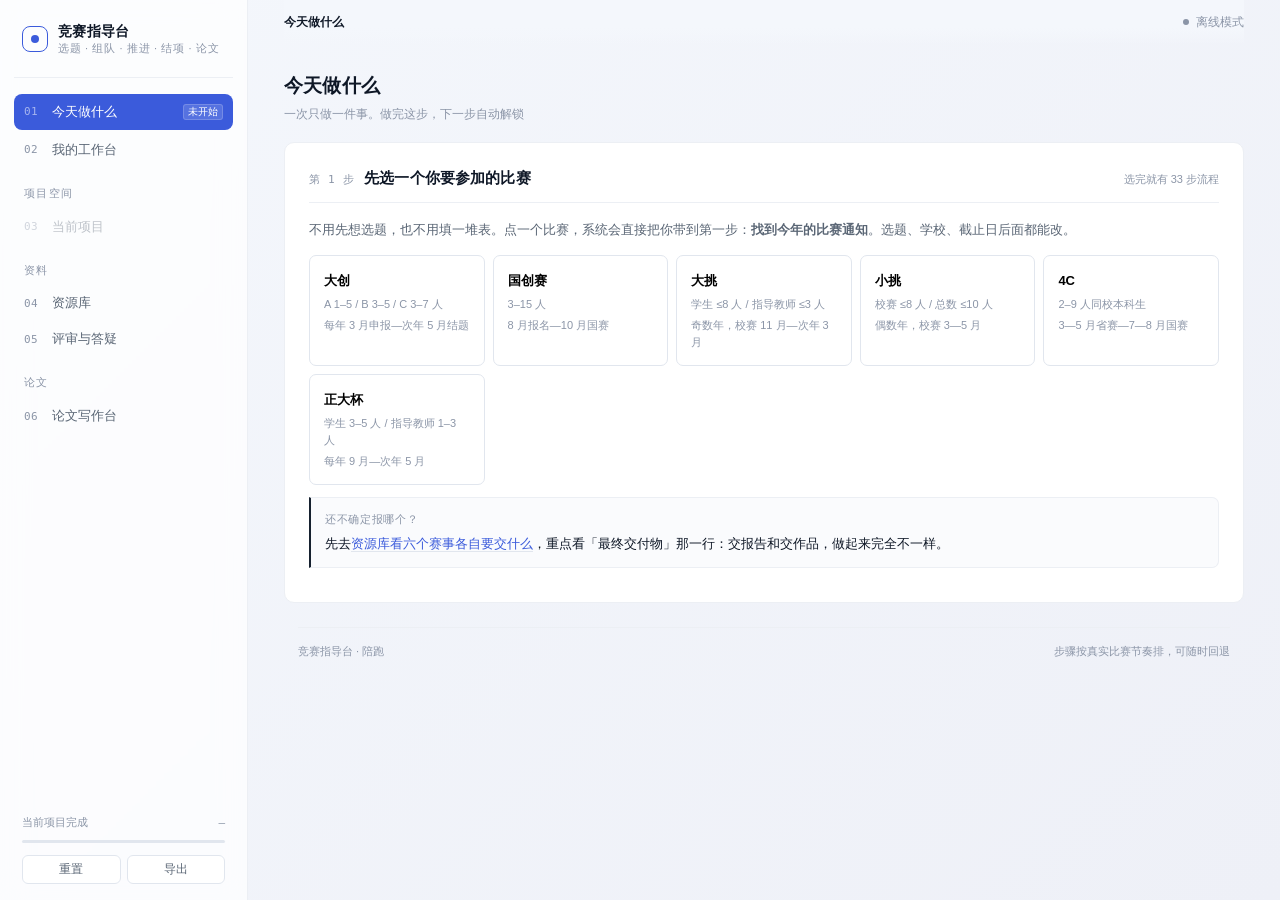
==== commit ab5847ce: "fix: 桌面主列丢失 flex:1 导致内容左挤不铺满" ====
--- a/竞赛指导台_学生版.html
+++ b/竞赛指导台_学生版.html
@@ -276,7 +276,7 @@
     padding: 22px 14px 16px;
     z-index: 30;
   }
-  .main { margin-left: 248px; padding: 0 0 90px; }
+  .main { flex: 1; margin-left: 248px; padding: 0 0 90px; }
   .topbar { padding: 12px 0; gap: 12px; width: min(960px, calc(100% - 56px)); }
   .tb-brand { display: none; }
   .crumb { flex: 0 0 auto; white-space: normal; }
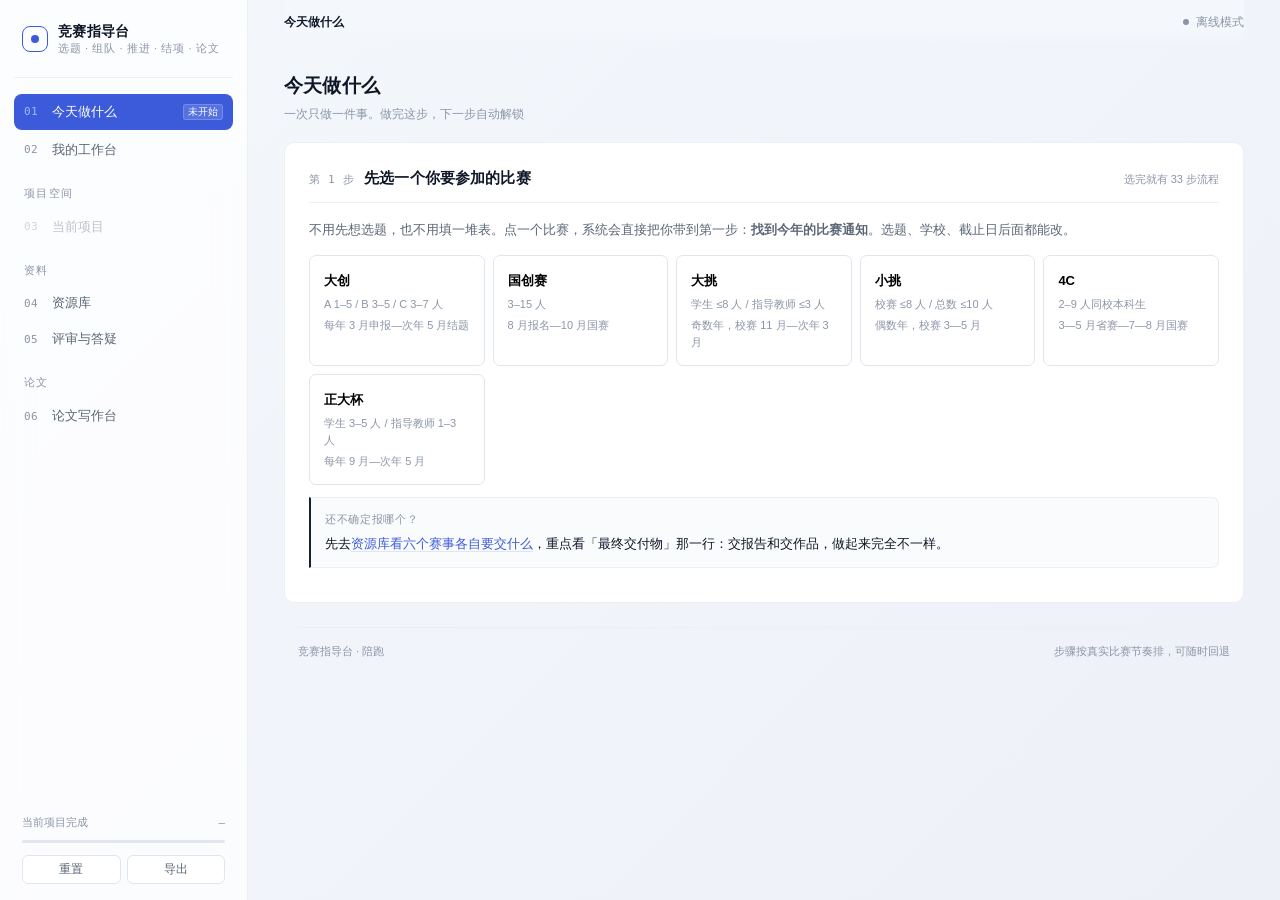
==== commit 97898aef: "feat: 陪跑按六赛事定制 + 选题钩子 + 推进页桥接保姆流程 - coach_kit 新增 EV 覆盖层：6 赛事 47 处步骤定制（交什么/装什么/主线/骨架/查重线/答辩时长/问答侧重），i" ====
--- a/竞赛指导台_学生版.html
+++ b/竞赛指导台_学生版.html
@@ -1708,7 +1708,7 @@
   </nav>
 </div>
 
-<script>window.__DATA__ = {"comps":{"DCH":{"key":"DCH","short":"大创（创新创业训练计划）","size":"A 1–5 / B 3–5 / C 3–7 人","cycle":"每年 3 月申报—次年 5 月结题","weeks":20,"one":"一年期立项 + 经费 + 结题验收，天生的项目孵化器","entry":"校级立项 → 省级 → 国家级（A 创新训练 / B 创业训练 / C 创业实践）","risk":"立项时没倒推结题条件，结题时拿不出成果佐证","teamKey":"大创 A 类（创新训练）","topicTag":"大创","redline":{"chong":"结题材料同样要过学校查重，引用与综述部分最容易撞","blind":"按学校要求匿名评审，报送前逐页删净校名与指导教师","size":"申报书、中期报告、结题报告按模板页数与格式，不接受自拟排版"},"title":"大学生创新创业训练计划（大创项目）","intro":"教育部主导，校级 → 省级 → 国家级三级立项。特点是<b>周期长、有经费、要结题<\/b>，天然的「团队孵化器」——适合把已有选题做成一年期的持续项目，再用成果去喂其他赛事。","req":[["项目类型","<b>A 类 创新训练项目<\/b>：个人或团队，自主完成研究设计、实施与研究报告撰写；<b>B 类 创业训练项目<\/b>：团队编制商业计划书、做可行性研究、模拟企业运行、撰写创业报告；<b>C 类 创业实践项目<\/b>：在学校导师与企业导师共同指导下，开发有市场前景的产品或服务并实际运营。"],["人数","A 类 1–5 人（部分院校压到 3 人以内）；B 类 3–5 人（一般不超过 6 人）；C 类 3–7 人（部分院校放宽至 10 人，可含在读研究生）。"],["指导教师","1–2 名，原则上需副高级及以上职称或博士学位；C 类实行校内＋校外「双导师」制。"],["周期","A 类、B 类完成时间 1 年；C 类 1–2 年；原则上须在项目负责人毕业前完成。"],["经费（国家级）","创新训练项目与创业训练项目平均不低于 <b>2 万元/项<\/b>；创业实践项目平均不低于 <b>10 万元/项<\/b>。"],["申报资格","面向大二以上在读本科生；每名学生每年只能主持 1 项或参加不超过 2 项；曾因个人原因终止项目者原则上不得再申报。"],["流程节奏","1—3 月预立项（选题、组队、提交申报书）→ 4—6 月正式立项并推荐国家级／省级 → 11—12 月中期检查 → 次年 3—5 月结题验收。"],["结题硬条件","需<b>满足其一<\/b>：① 学生第一作者（或共同第一作者，不超过 3 人）发表论文并标注本项目资助；② 获发明专利 1 项及以上；③ 校级二等奖及以上或省级竞赛获奖。<b>并须提交立项年度中国国际大学生创新大赛参赛佐证材料<\/b>（报名截图或省赛获奖证书）。"],["C 类附加","创业实践项目须具备一定创业基础：成立公司且团队具有实际控制权，随申报书提供营业执照、专利获批等佐证材料。"]],"roles":[["项目负责人","统筹、进度、对外与答辩","进度表、申请书、答辩材料","不做主力产出"],["技术／研究","核心研究或产品开发","研究报告／产品原型","不做商业分析"],["数据／实证","数据采集与实证分析","数据集、分析结论","不写申请书"],["执行／落地","调研、试点、用户验证、企业对接","调研记录、试点反馈、合作协议","不做理论包装"],["商业／财务（B、C 类必备）","商业模式、财务预测、成本核算","商业计划书、财务预测表","不碰技术实现"],["文案／申报","申请书、中期报告、结题报告撰写","申请书、中期报告、结题报告","不改数据与结论"]],"schedHead":["时间","阶段","动作","产出"],"sched":[["1—3 月","预立项","选题、组队、联系导师、提交项目申报书","项目申报书、选题论证"],["4—6 月","正式立项","学院评审＋学校复核，推荐国家级／省级","立项通知、任务书"],["7—10 月","执行期","数据采集／产品开发／试点","原始数据、代码／原型"],["11—12 月","中期检查","提交中期报告与阶段性成果","中期报告、阶段成果"],["次年 1—2 月","补强短板","按中期意见整改（寒假是黄金期）","整改说明"],["次年 3—5 月","结题验收","提交结题报告与成果佐证","结题报告、论文/专利/获奖证书、国创赛佐证"]],"note":"<b>最容易踩的坑：<\/b>很多队把大创当成「申请一笔经费去比赛」，结果结题时才发现<b>没有成果佐证<\/b>。立项第一天就要把结题条件倒推成任务：要么冲一篇标注资助的论文，要么冲一项专利，要么冲一个省级以上竞赛奖——并且必须报名参加国创赛留佐证。"},"GCS":{"key":"GCS","short":"国创赛（原「互联网+」）","size":"3–15 人","cycle":"8 月报名—10 月国赛","weeks":14,"one":"BP + 路演，看证据链是否完整，不看创意多新奇","entry":"高教主赛道（创意组 / 创业组）× 五类项目，涉农或公益可转红旅","risk":"财务假设经不起追问、用户验证只有桌面研究","teamKey":"国创赛（高教主赛道）","topicTag":"国创赛","redline":{"chong":"查重率 ≤15%，超线直接不予评审","blind":"网评 PDF 按当年通知做匿名处理，别留院校痕迹","size":"商业计划书 PDF ≤50MB，超限传不上去"},"title":"中国国际大学生创新大赛（原「互联网+」）","intro":"教育部联合 12 个部委主办，国家级 A 类赛事之首，校 → 省 → 国三级赛制。材料形态是「商业计划书 ＋ 路演」，最看重<b>证据链是否完整<\/b>，而不是创意是否新奇。","req":[["赛道","高教主赛道（本科组／研究生组 × 创意组／创业组）、「青年红色筑梦之旅」赛道（公益组／创意组／创业组）、产业赛道（企业命题组／成果转化组）、职教赛道、萌芽赛道。<b>一个项目只能选一个赛道<\/b>。"],["项目类型（高教主赛道）","按 新工科、新医科、新农科、新文科、<b>「人工智能+」<\/b> 五类设置。技术类项目多数落在「人工智能+」或新工科。"],["人数","团队<b>不少于 3 人、不多于 15 人<\/b>（含团队负责人），须为项目实际核心成员；允许跨校组队；参赛人员年龄不超过 35 岁。"],["创意组条件","具有较好创意或较成型的产品原型／服务模式，尚未完成工商登记注册。"],["创业组条件","已完成工商登记注册；申报人须为负责人且为企业法定代表人；法定代表人股权不得少于 10%，团队持股合计不得少于 1/3。"],["材料","商业计划书 ＋ PPT（网评为 <b>PDF 盲审版，≤50MB<\/b>）。计划书须含技术方案、商业模式、财务预测三模块，使用大赛官网模板。"],["评审形式","网评（材料评审）→ 决赛：<b>路演 8 分钟 ＋ 答辩 4 分钟<\/b>；产业赛道另设「天降 offer」环节。"],["红线","查重率需 ≤15%；知识产权须清晰，涉密内容须脱敏；往届全国总决赛获奖项目不得重复报名。"],["赛制节奏","三级赛制：校级初赛 → 省级复赛（6—8 月）→ 全国总决赛（9—10 月）。报名系统 8 月 10 日开放、9 月 25 日 12 时截止（2026 年已公布，属 A 级日期）。"]],"roles":[["项目负责人（CEO）","统筹、对外、路演主讲","进度表、路演稿","不做主力产出"],["技术负责人（CTO）","产品与技术方案、原型开发","技术方案、可演示原型","不做商业包装"],["产品／运营","需求验证、用户增长、运营数据","用户验证报告、运营数据","不写技术方案"],["商业分析","商业模式、竞品、市场测算","商业模型、市场测算表","不做财务"],["财务","三年财务预测、成本与现金流","财务预测表、单位经济模型","不改结论"],["文案／BP","商业计划书撰写与版本管理","BP 定稿、摘要、创新点","不改数据"],["视觉／路演","PPT、演示视频、路演排练","PPT、路演稿、Q&amp;A 清单","不改结论"],["外围支撑（3–5 人）","演示、财务复核、法务、视觉素材、答辩备询","专项材料与现场支撑","不参与核心决策"]],"schedHead":["时间","阶段","动作","产出"],"sched":[["8/10—9/25","网上报名","项目定名、赛道选定、成员与指导教师录入（报名后信息不得修改）","报名成功截图（大创结题要用）"],["9—10 月","校赛／辅导","BP 与 PPT 初稿，多轮专家打磨","BP、PPT"],["10—12 月","校赛选拔与省赛准备","补做用户验证与试点数据","用户验证报告、试点数据"],["次年 3—6 月","省级复赛","按省赛反馈迭代，准备网评材料","盲审版 PDF、路演视频"],["次年 6—10 月","全国总决赛","路演与答辩集训","路演终稿、Q&amp;A 清单"]],"note":"<b>报名即锁死：<\/b>报名截止后项目名称、组别、类别、成员与指导教师信息均不可修改，只有全国决赛报名截止后可做人员删减。所以报名前必须把队伍定死。"},"DT":{"key":"DT","short":"大挑（课外学术科技作品竞赛）","size":"学生 ≤8 人 / 指导教师 ≤3 人","cycle":"奇数年，校赛 11 月—次年 3 月","weeks":18,"one":"学术科技作品，看研究做得深不深","entry":"三类作品择一：自然科学学术论文 / 哲社调查报告 / 科技发明制作","risk":"作品超出两年时间窗、哲社类拿不到落地证明","teamKey":"大挑（挑战杯）","topicTag":"挑战杯","redline":{"chong":"作品须原创，学校统一查重，毕设与课程论文不得申报","blind":"多数省份匿名评审，按当年通知处理作者信息","size":"哲社 ≤15000 字 / 自然学术论文 ≤8000 字，超字数直接降档"},"title":"挑战杯（大挑）· 全国大学生课外学术科技作品竞赛","intro":"团中央、中国科协、教育部、全国学联共同主办，被誉为大学生科创的「奥林匹克」。<b>奇数年举办<\/b>，偏学术科技——论文、调研报告、科技发明三大类作品。赛程长、作品重、含金量高。","req":[["作品类型","三类，每件作品只能选一类：<b>① 自然科学类学术论文<\/b>（作者限本专科生）；<b>② 哲学社会科学类社会调查报告<\/b>；<b>③ 科技发明制作<\/b>（A 类＝科技含量高、投入大；B 类＝小发明小制作）。"],["哲社类组别","围绕 5 个组别报送：发展成就、文明文化、美丽中国、民生福祉、中国之治。"],["人数","每件作品学生<b>不超过 8 人<\/b>，指导教师不超过 3 人；部分院校校赛阶段限 6 人以内以便后续优化。"],["篇幅","哲学社会科学类社会调查报告正文<b>不超过 15000 字<\/b>；自然科学类学术论文正文<b>不超过 8000 字<\/b>；科技发明制作类须附研究报告（部分校要求 3000 字以上）＋ 图表现场演示。"],["作品资格","必须是决赛当年 6 月 1 日前<b>两年内<\/b>完成的学生成果；毕业设计、课程论文、学位论文、已获国家级奖励成果不得申报。"],["个人／集体","个人作品：申报者须承担 60% 以上研究工作，合作者不超过 2 人。作者超过 3 人或无法区分第一作者的，<b>必须申报集体作品<\/b>，作者须全为学生。"],["推荐与审核","须由 2 名具有高级职称的教师（或教研组）推荐，经学校学籍、教务、科研管理部门审核确认。"],["材料","作品申报书 ＋ 作品文本（学术论文／调查报告／研究报告）＋ 附加材料（问卷、调研实录、图片、程序说明、获奖与采用证明、专家推荐信等）。"],["评审侧重","自然科学类→基础学科学术探索的前沿性与学术性；哲社类→<b>与经济社会发展热点难点问题的结合程度与前瞻意义<\/b>；科技发明制作→应用价值与转化前景。"],["赛制节奏","院赛 → 校赛复赛/决赛 → 省赛 → 国赛。校赛一般在 11 月—次年 3 月，省赛 4—6 月，国赛 6—11 月。"]],"roles":[["项目负责人","统筹、对外联络、答辩","进度表、答辩材料","不做主力产出"],["技术／调研负责人","技术实现或调研设计（二选一为主线）","系统／装置 或 调研方案","不写申报书"],["数据分析","实证与数据支撑","数据集、分析结论","不写结论性表述"],["落地执行","访谈、问卷、试点、实务证明","访谈记录、试点反馈、盖章证明","不做理论包装"],["文案／申报书","申报书与作品文本撰写","申报书、摘要、创新点三条","不改数据与结论"],["视觉／答辩","PPT、演示、路演","PPT、逐字稿、Q&amp;A","不改结论"]],"schedHead":["月份","负责人","技术／调研","数据分析","落地执行","文案","视觉","里程碑"],"sched":[["M1（11 月）","选题诊断、组队","方案设计","数据可得性评估","联系实务部门","申报书框架","—","院内遴选材料"],["M2（12 月）","进度管理","核心工作推进","数据收集","预调研／试点","初稿","—","初稿成型"],["M3（1–2 月）","寒假推进","系统／调研执行","建模分析","访谈、问卷","正文撰写","PPT 母版","成果基本完成"],["M4（3 月）","校赛答辩","备询","图表定稿","补证","申报书定稿","PPT＋演练","校赛"],["M5（4 月）","省赛材料","按校赛意见改","补分析","补落地证明","精修","PPT 精修","省赛提交"],["M6（5–6 月）","省赛／国赛答辩","备询","—","—","—","模拟答辩","省赛／国赛"]],"note":"<b>两条硬要求：<\/b>① 作品必须在两年窗口内完成，且不能是毕业设计／课程论文／学位论文／已获国家级奖励的成果——组队第一周就要核验资格；② 哲社类必须有实务部门的落地证明，科技发明制作必须有实物或可运行系统——<b>没有落地证据的作品，走到省赛基本止步<\/b>。"},"XT":{"key":"XT","short":"小挑（创业计划竞赛）","size":"校赛 ≤8 人 / 总数 ≤10 人","cycle":"偶数年，校赛 3—5 月","weeks":14,"one":"创业计划与商业落地，看事情做得实不实","entry":"五个组别择一：科技创新 / 乡村振兴 / 社会治理 / 生态文明 / 文化创意","risk":"拿大挑的材料改个标题就投、实践成效没有量化","teamKey":"小挑（挑战杯）","topicTag":"挑战杯（小挑）","redline":{"chong":"查重相似度 ≤15%，往届国金国银不得重复报名","blind":"按省赛要求做匿名处理","size":"项目介绍 PPT 转 PDF ≤20 页（含封面封底）"},"title":"挑战杯（小挑）· 中国大学生创业计划竞赛（原「创青春」体系）","intro":"与大挑<b>隔年交替举办<\/b>（大挑奇数年、小挑偶数年），每两年一届。偏创业计划与商业落地，考察重点不是技术多先进，而是<b>社会价值、实践过程与发展前景<\/b>。","req":[["定位差异","大挑偏「学术科技成果」，小挑偏「创业计划与商业落地」——同一个项目在两边的写法完全不同：大挑讲研究与方法，小挑讲市场与可行性。"],["五个组别","① 科技创新和未来产业；② 乡村振兴和农业农村现代化；③ 社会治理和公共服务；④ 生态文明建设和绿色低碳发展；⑤ 文化创意和区域交流合作。参赛团队围绕其中一个组别形成创业计划书。"],["人数","以项目团队形式参赛，<b>校赛阶段原则上不超过 8 人，总人数不超过 10 人<\/b>，指导教师不超过 3 名；鼓励跨学科、跨学历层次组队。<b>每名学生只能参与 1 个项目<\/b>。"],["学历规定","博士研究生仅可作为团队成员（不作项目负责人），且人数不超过团队成员数量的 30%。"],["材料","参赛项目申报表（申报书）＋ 项目介绍 PPT（<b>转 PDF，20 页以内<\/b>含封面封底）＋ 创业计划书 ＋ 佐证材料（营业执照、专利证书、实践成效、社会/经济效益、带动就业等，合并为一个 PDF）。"],["知识产权","涉及知识产权的须提交具有法律效力的授权许可、项目鉴定证书、专利证书；已工商注册项目须提交营业执照、股权结构等材料，且<b>负责人须为企业法定代表人<\/b>（通知发布后变更无效）。"],["红线","查重相似度需 <b>≤15%<\/b>；已获往届小挑（或原「创青春」）」全国金奖／银奖的项目不可重复报名。"],["赛制节奏","三级晋级：校级初赛（材料网评）→ 省级复赛（路演答辩）→ 全国决赛（现场展示 ＋ 综合面试）。校赛一般 3—5 月，省赛 5—6 月，国赛 6—10 月。"],["评审侧重","重点考察<b>项目社会价值、实践过程、创新意义、发展前景、团队协作<\/b>五方面；突出实践导向——更注重能否解决社会问题，而不只是商业模型漂亮。"]],"roles":[["项目负责人","统筹、对外、路演主讲","进度表、申报书、路演稿","不做主力产出"],["产品／技术","产品或服务方案、原型","产品方案、可演示原型","不做市场分析"],["市场与用户","需求验证、用户调研、竞品分析","用户调研报告、市场分析","不写财务"],["商业／财务","商业模式、定价、三年财务预测","创业计划书商业与财务模块","不碰技术实现"],["实践执行","试点落地、合作对接、实践成效采集","试点数据、合作协议、成效证明","不做理论包装"],["文案／申报","创业计划书撰写与版本管理","创业计划书定稿、20 页 PPT","不改数据"],["视觉／答辩","PPT、演示视频、答辩排练","PPT、逐字稿、Q&amp;A","不改结论"]],"schedHead":["阶段","时间","队长","产品／技术","市场／用户","实践执行","文案／财务","里程碑"],"sched":[["启动组队","11—12 月","宣讲、组队、选题","初版方案","初步市场调研","联系试点单位","申报书框架","项目立项"],["完善作品","1—3 月","进度管理","产品打磨／原型","用户调研补数据","试点落地","创业计划书初稿","寒假冲刺"],["校级初赛","3—4 月","材料汇总提交","—","—","补实践成效","计划书定稿＋20 页 PPT","校赛网评"],["校级决赛","4—5 月","答辩主讲","备询","备询","备询","—","校赛答辩"],["省级复赛","5—6 月","省赛材料","按意见改","补市场数据","补落地证明","精修","省赛（路演答辩）"],["全国决赛","6—10 月","现场展示","演示准备","—","—","综合面试准备","国赛"]],"note":"<b>大小挑别搞混：<\/b>大挑看「研究做得深不深」，小挑看「事情做得实不实」。同一份材料改个标题两边投，是很多队的翻车点。"},"C4":{"key":"C4","short":"4C（计算机设计大赛）","size":"2–9 人同校本科生","cycle":"3—5 月省赛—7—8 月国赛","weeks":12,"one":"纯作品评审，评委看作品本身，不写长篇报告","entry":"11 个大类择一，其中 6 个类目限定「中国古代建筑成就」主题","risk":"一稿多投、作品完成时间窗不对、用了非指定 AI 工具","teamKey":"4C","topicTag":"4C","redline":{"chong":"不得一稿多投，作品须本届时间窗内原创，版权属作者","blind":"按类目要求，作品内不得出现院校标识","size":"演示视频、设计文档按类目模板，超时超页不予受理"},"title":"中国大学生计算机设计大赛（4C）","intro":"教育部计算机相关教指委于 2008 年创办，是我国最早的面向普通高校本科生的赛事之一，教育部 A 类学科竞赛。特点是<b>作品导向、类目细分、纯作品评审<\/b>——不写长篇报告，评委看的是作品本身。","req":[["11 个大类","① 软件应用与开发；② 微课与 AI 辅助教学；③ 物联网应用与物联网创新转化（创业实践）；④ 大数据应用；⑤ 人工智能应用；⑥ AI+ 信息可视化设计；⑦ AI+ 数媒静态设计；⑧ AI+ 数媒动漫与短片；⑨ AI+ 数媒游戏与交互设计；⑩ 数智音乐创作（AI+ 计算机音乐创作）；⑪ 国际生「汉学」。每个大类下设若干小类。"],["主题类","第 ⑥—⑪ 共 6 个大类的作品主题为「中国古代建筑成就——中华优秀传统文化系列」，内容限民居、官府、皇宫、桥梁（不含庙宇、宝塔），时间限 1911 年以前。<b>报这几个类目必须先对主题<\/b>。"],["人数","每个参赛队（每件作品作者）须为<b>同一所院校的 2–9 名<\/b>全日制本科生；指导教师不超过 <b>2 位<\/b>。"],["赛制","校级赛 → 省级赛 → 国赛<b>三级<\/b>；国赛只接受省级赛上推的作品。国赛分 6 个决赛现场，按作品类别分时段、分地点线下进行。"],["作品资格","须为本届大赛期间（2025-07-01 至 2026-06-30）完成的原创作品，<b>不得一稿多投<\/b>；版权必须属于参赛作者。"],["AI 工具规范","作品若使用 AI 工具，须采用大赛组委会<b>指定的 15 款国产免费 AI 工具<\/b>（每年动态调整），或采用拥有自主知识产权的 AI 工具，并遵守组委会的 AI 工具使用与知识产权规范。"],["地图合规","作品中如包含地图，涉及国家当代疆域时须注明地图来源并注明审图号。"],["时间节奏","校赛与省赛 3—5 月（4 月底前完成报名与缴费，上推国赛作品 5 月 30 日前提交核查）；国赛决赛 7—8 月；评审结果公示 9—10 月。（往届口径，属 B 级）"],["评审形式","现场作品演示 ＋ 分组答辩（部分类目另有专项现场测试）；评审从技术创新、艺术呈现、应用落地、社会价值等维度打分。"]],"roles":[["队长／PM","进度、对外、答辩主讲","进度表、演示脚本","不写核心代码"],["技术开发（核心）","系统架构与核心功能实现","可运行系统、源码","不做视觉"],["算法／AI","模型选型、训练与调优、效果评测","模型、评测报告","不做界面"],["UI／视觉设计","界面、交互、视觉素材、演示视频","设计稿、演示视频","不改功能"],["文档／材料","作品文档、说明文档、提交材料整理","作品说明文档、提交清单","不改技术结论"]],"schedHead":["时间","阶段","动作","产出"],"sched":[["3 月","校赛启动","确定类目、组队、作品立项","选题与类目确认、队伍名单"],["3—4 月","作品开发","核心功能开发、界面设计、文档撰写","可运行原型、设计稿"],["4 月底","报名与缴费","在线报名、加盖公章、提交作品","报名表、作品初版"],["5 月上中旬","校级／省级赛","校级选拔 → 省级决赛（部分作品可直接晋级）","省级获奖、晋级名单"],["5 月 30 日前","上推国赛","完成国赛平台报名、资料填报、作品提交核查","国赛报名与作品终版"],["7—8 月","国赛决赛","现场演示 ＋ 分组答辩（部分类目有现场测试）","作品演示、答辩"],["9—10 月","结果公示","评审结果公示与发布","获奖证书"]],"note":"<b>最容易忽视的两条：<\/b>① <b>不得一稿多投<\/b>——同一作品不能同时投其他赛事，这是硬红线；② <b>作品完成时间窗<\/b>是固定的（如本届为 2025-07-01 至 2026-06-30），用旧作品改个名字投会被查出来。"},"ZDB":{"key":"ZDB","short":"正大杯（市场调查与分析大赛）","size":"学生 3–5 人 / 指导教师 1–3 人","cycle":"每年 9 月—次年 5 月","weeks":16,"one":"市场调查 + 统计分析 + 报告，纯材料与答辩评审","entry":"正大杯·实践赛（先过个人知识赛，60 分合格）","risk":"问卷题项没对应变量、样本不够、盲审忘了删校名","teamKey":"正大杯","topicTag":"正大杯","redline":{"chong":"查重 ≤20%，超 40% 按学术不端通报，提交前压到 15%","blind":"报告与 PPT 均不得出现参赛校与指导教师信息","size":"报告正文 ≤65 页，超页系统直接拒收"},"title":"「正大杯」全国大学生市场调查与分析大赛","intro":"中国商业统计学会主办，已纳入《全国普通高校学科竞赛榜单》，国家级 A 类赛事。商科主力赛道，也是<b>方法规范性最强<\/b>的一个——抽样、信效度、建模链条会被逐条追问。","req":[["组队","每队 <b>3–5 名学生<\/b>，设队长 1 名；指导教师 1–3 名。队员须来自同一高校，<b>鼓励跨专业跨院系组队<\/b>；每名学生只能参加一个团队。"],["赛制","两阶段：<b>知识赛<\/b>（本科生个人网考，60 分合格，通过率按本校实际参考人数 70% 核定）→ <b>实践赛<\/b>（校赛 → 企业命题赛 → 省赛 → 全国总决赛）。研究生不参加知识赛，直接组队参加实践赛。"],["提交材料","团队信息 ＋ 参赛报告 ＋ PPT ＋ 参赛承诺书。报告正文与附录<b>分开提交<\/b>；报告正文含标题页、摘要页、目录页、正文页。"],["评分构成","国赛初赛：<b>报告 70% ＋ PPT 30%<\/b>；国赛决赛：<b>报告 50% ＋ 展示答辩 50%<\/b>。"],["篇幅","报告正文<b>不超过 65 页<\/b>，超页系统将自动提示并拒绝提交；须按组委会规定的字体、字号、行间距、段间距排版。"],["附录","含但不限于：调查过程照片、<b>AI 工具使用情况说明<\/b>、数据分析过程编码脚本；<b>大赛鼓励提供调查原始数据<\/b>。"],["红线 1","报告与 PPT 中<b>不得出现参赛校及指导教师相关信息<\/b>（盲审），否则提交不成功或评审扣分。"],["红线 2","查重率超 20% 取消成绩与参赛资格；超 40% 视为学术不端并在官网通报。"],["红线 3","允许使用 AI 工具，但须公开透明，<b>核心调查与分析必须由参赛队独立完成<\/b>；另需提交《AI 工具使用情况说明》。"],["红线 4","报告中若有中国地图，必须使用信息完整的最新标准版，否则取消参赛资格。"]],"roles":[["队长（PM）","进度、分工、对外联络、答辩统筹","进度表、周报、风险清单","不做主力产出"],["选题与研究设计","定「做什么」，全队最高杠杆岗位","选题池、选题报告、研究框架图、变量清单","不碰数据收集"],["数据采集","把样本拿到手且站得住","问卷终稿、抽样方案、原始数据、清洗日志","不做结论解读"],["数据分析","把数据变成结论","分析代码、图表包（每张图配一句结论）","不写正文"],["报告撰写","把做过的事写成评委愿意给分的东西","报告正文、300 字摘要、创新点三条","不改数据"],["视觉与答辩","做成「听 8 分钟就想给分」的现场","PPT、逐字稿、Q&amp;A 30 条","不改结论"]],"schedHead":["周次","队长","选题","数据采集","数据分析","报告撰写","视觉答辩","里程碑"],"sched":[["W1–2","定公约、建文档库","选题池 5–8 个","—","—","—","—","选题池完成"],["W3","周会＋风险","选题报告 1 页＋研究框架图","参与讨论","参与讨论","—","—","选题定稿"],["W4","周会","问卷初稿","抽样方案","—","—","—","问卷初稿"],["W5","周会","问卷定稿","预调研 30–50 份","信效度检验","—","—","预调研通过"],["W6–8","周会＋进度","备询","全量发放与回收","数据清洗","写文献综述与现状","—","数据到手"],["W9–10","周会","备询","补样本","建模：描述→信效度→差异/相关→回归/SEM→稳健性","写方法章节","—","分析结果"],["W11","周会","备询","—","图表定稿","正文初稿","设计 PPT 母版","报告初稿"],["W12","模拟答辩组织","—","—","图表微调","定稿＋摘要＋创新点三条","PPT＋逐字稿＋Q&amp;A","提交前 2 周定稿"]],"note":"<b>关键节奏点：<\/b>校赛多为<b>材料评审制<\/b>（不是现场答辩）。因此「提交前 2 周完成定稿」是硬要求——临场发挥救不了材料，但提前 2 周精修能实质提升分数。"}},"order":["DCH","GCS","DT","XT","C4","ZDB"],"cards":{"survey":{"name":"正大杯 · 市场调查与分析","head":"参赛入口＝正大杯实践赛。队内本科生须先各自通过<b>个人知识赛<\/b>（网考，60 分合格，通过率按本校实际参考人数 70% 核定），研究生不参加知识赛；实践赛走校赛 → 企业命题赛 → 省赛 → 全国总决赛。队伍 3–5 名学生 ＋ 1–3 名指导教师，须同校，鼓励跨专业；每名学生只能参加一个团队。","steps":[["① 选题定稿（1 周）",["把选题收敛成一句可检验的研究问题：<b>调查谁 · 问什么 · 为谁的什么决策服务<\/b>。","明确总体、抽样框、目标样本量与 3 个以内的核心变量；核心变量多一个，问卷就长一页。","同步确认：这个题目的数据本校拿得到吗？拿不到就换，别等第 6 周才发现。"]],["② 问卷设计与预试（2 周）",["量表优先用成熟量表并标注来源，自编题项要做预试。","避开诱导性题项、双重问题、无法回答的题（三查三改）。","先做 30 份预试，跑信度（Cronbach's α ≥ 0.7）与效度（KMO／因子分析），据结果删改题项并留修订对照表。"]],["③ 抽样与数据采集（3–4 周）",["线上问卷＋线下拦截并行；设置注意力题与最短作答时长做无效样本剔除。","逐份记录采集时间、地点、渠道；<b>保留采集过程照片<\/b>（附录强制项）。","目标：有效样本量 ≥ 计划量的 100%，有效率 ≥ 85%。"]],["④ 数据分析（2–3 周）",["按固定顺序推进：描述统计 → 差异检验 → 相关／回归 → 分层或聚类 → 稳健性检验。","AI 只做辅助（生成代码草稿、解释结果），统计口径必须由队员复核。","<b>分析脚本必须留档<\/b>（附录强制项）；每张图表的结论要能追溯到具体检验结果。"]],["⑤ 报告撰写（2–3 周）",["正文 <b>≤ 65 页<\/b>，超页系统直接拒收；正文与附录分开提交。","结构：摘要—背景与意义—文献与假设—研究设计—数据分析—结论与建议—参考文献。","先出「图表清单＋每张图要说的结论」，再写正文，避免文不对图。"]],["⑥ 盲审与答辩（2 周）",["全文删除校名与指导教师姓名（<b>报告与 PPT 都不得出现<\/b>）。","查重压到 15% 以内（红线 20%，> 40% 按学术不端通报）。","按决赛口径练：报告 50% ＋ 展示答辩 50%；至少 3 次计时演练。"]]],"mats":[["团队信息","同校 3–5 名学生 ＋ 1–3 名指导教师，鼓励跨专业；每人只能参加一个团队","跨校组队、学生重复参赛"],["参赛报告正文","≤ 65 页；<b>不得出现校名与指导教师信息<\/b>","超页被拒收；盲审信息残留"],["附录","<b>必含<\/b>调查过程照片、AI 工具使用情况说明、数据分析编码脚本；建议附原始数据与问卷全文","附录缺 AI 说明、分析脚本缺失"],["PPT","与正文分开提交，同样执行盲审要求","PPT 里出现学校 logo 或校名"],["参赛承诺书","按校赛通知签署并在截止前提交","漏签、迟交"]],"sched":[["组队 ＋ 知识赛","W1–W2","队伍名单 ＋ 全员网考通过截图","网考未通过不得进实践赛"],["选题与设计","W3–W4","研究问题 ＋ 问卷初稿 ＋ 抽样方案","导师评审第 1 次（必到）"],["预试与修订","W5–W6","预试报告（信效度）＋ 定稿问卷","α < 0.7 必须改题"],["数据采集","W7–W10","有效样本 ＋ 过程照片 ＋ 原始数据","每周报一次进度"],["分析与成稿","W11–W14","分析脚本 ＋ 图表 ＋ 报告初稿","导师评审第 2 次（中期）"],["盲审与答辩","W15–W16","盲审版报告 ＋ PPT ＋ 3 次计时演练","导师评审第 3 次（模拟答辩）"]],"qa":[["样本代表性如何保证？","说明抽样框、抽样方式与各层样本量；若为便利抽样，主动说明外推限制，并给出样本与被调查总体在性别／年级／专业等关键结构上的对照。"],["为什么用这个模型？","先讲因变量类型与数据结构，再讲模型假设是否满足，最后给替代模型的对比结果（稳健性检验）。"],["AI 用在哪里？","逐项说明（问卷生成／转录／分析草图／图表代码）并出示人工作业留档；强调核心调查与分析由队员独立完成。"],["结论能落地吗？","给可执行建议＋门槛与责任人（例如定价区间对应产品功能分层），不要停在「建议加强宣传」。"]],"tip":"辅导机制：导师在<b>设计、预试、中期、盲审<\/b>四个节点必须到场评审；队内固定设一名「数据管理员」，负责原始数据、脚本与版本的统一管理。"},"dt_social":{"name":"挑战杯（大挑） · 哲学社会科学类社会调查报告","head":"参赛入口＝挑战杯（大挑）哲学社会科学类社会调查报告，5 个组别：<b>发展成就／文明文化／美丽中国／民生福祉／中国之治<\/b>（一件作品只能选一类）。学生 ≤ 8 人、指导教师 ≤ 3 人；须 <b>2 名高级职称教师推荐<\/b>；作品须为决赛当年 6 月 1 日前<b>两年内<\/b>完成，毕设／课程论文／学位论文／已获国家级奖励成果不得申报。","steps":[["① 组别对号入座（1 周）",["把选题与 5 个组别逐一对照，选「结合程度最高」的一组，不要选「听起来高级」的一组。","把组别写进研究问题的前半句，评审第一眼就知道你属于哪一类。","确认资格：成果完成时间、是否毕设或课程论文、是否已获国家级奖励。"]],["② 田野与访谈（3–5 周）",["至少 2 个调研点，覆盖 3 类受访者：管理者／执行者／受益者——只有一类容易被打回。","每场访谈留录音或记录、照片，建立访谈编号台账（编号—对象—时间—地点—要点）。","政策文件与统计年鉴同步收集，作为第三方证据。"]],["③ 证据链整理（2–3 周）",["把问卷（如有）、访谈、政策文件、统计年鉴四类证据交叉印证，每条结论标注证据编号。","做一张「结论—证据—出处」总表，答辩时直接翻表回答。"]],["④ 落地证明（2–4 周，最不可控）",["<b>越早启动越好<\/b>：跑实务部门取盖章证明／采用证明，周期最长。","拿不到盖章材料时，用试点反馈、专家意见书、合作意向书替代。","实践成效要能量化：受益人数、时间或成本改善幅度。"]],["⑤ 撰写（2–3 周）",["正文 <b>≤ 15000 字<\/b>；结构：摘要—引言—文献—方法—发现—对策—结论。","对策必须与发现逐条呼应，条数对应、编号对应。"]],["⑥ 推荐与申报（1–2 周）",["取得 2 名高级职称教师推荐；准备作品申报书 ＋ 作品文本 ＋ 附加材料。","附加材料：问卷、调研实录、图片、程序说明、获奖与采用证明、专家推荐信。"]],["⑦ 盲审与答辩（1 周）",["按「院赛 → 校赛 → 省赛（4—6 月）→ 国赛（6—11 月）」节奏倒排。","练 3 分钟与 8 分钟两版讲述，答「创新点、可行性、数据可信度」三类高频问题。"]]],"mats":[["作品申报书","按校赛模板；学生 ≤ 8 人、指导教师 ≤ 3 人","超员、跨类申报"],["作品文本","哲社类正文 <b>≤ 15000 字<\/b>","超字数被截断评审"],["附加材料","问卷、调研实录、图片、程序说明、获奖与采用证明","只有正文没有实录"],["专家推荐信","<b>2 名高级职称教师<\/b>推荐（硬性）","缺推荐信或职称不符"],["实务采用证明","盖章证明／试点反馈／合作协议","无第三方证明，实践价值难认定"],["资格声明","两年内成果、非毕设／课程论文／已获国家级奖励成果","资格不符直接取消"]],"sched":[["组别与资格确认","D1–D7","组别定位说明 ＋ 资格自检表","先过资格再谈内容"],["田野调研","D8–D40","访谈台账 ＋ 实录 ＋ 照片","每两周汇总一次证据"],["证据链与落地证明","D41–D60","结论—证据总表 ＋ 实务证明（或替代材料）","实务证明必须此阶段启动"],["撰写与打磨","D61–D80","正文 ≤ 15000 字 ＋ 附加材料包","跨专业模拟评审一次"],["推荐与申报","D81–D90","申报书 ＋ 推荐信 ＋ 合并 PDF","提交前复核字数与附件"]],"qa":[["创新点在哪？","分三层说：问题新（谁的什么问题此前未被系统研究）、方法新（证据类型或分析角度）、结论新（可操作对策）。"],["对策为什么可行？","给试点反馈、部门意见或成本测算，避免「应加强」「应重视」式表述。"],["数据来源可信吗？","出示调研实录与编号台账，说明抽样与回收率，并主动说明研究局限——承认局限反而加分。"],["为什么选这个组别？","说明与组别主旨的结合点，并指出另外 4 个组别为什么不选。"]],"tip":"辅导机制：建一份「证据台账」Excel（结论／证据编号／出处／页码四列），答辩前逐条核验；省赛前做一次跨专业模拟评审，专门请 2 位非本组别的老师来挑毛病。"},"dt_tech":{"name":"挑战杯（大挑） · 科技发明制作","head":"参赛入口＝挑战杯（大挑）科技发明制作，分 <b>A 类<\/b>（科技含量高、投入大）与 <b>B 类<\/b>（小发明小制作）。须附研究报告（部分校要求 ≥ 3000 字）＋ 图表现场演示。学生 ≤ 8 人、指导教师 ≤ 3 人；同样须 2 名高级职称教师推荐、两年内成果。","steps":[["① 分类定档（1 周）",["按投入规模与科技含量选 A/B；选 B 类要突出「为日常生活带来便利」。","错报类别是常见硬伤：A 类塞小作品、B 类塞大系统都不合适。"]],["② 需求与指标（1–2 周）",["把「好用」翻译成可测指标：响应时间、识别准确率、续航、单点成本、部署工时。","确定对比基线（人工／现成产品／旧版本），没有基线就没有说服力。"]],["③ 原型开发（6–10 周）",["三段推进：骨架跑通 → 主流程可用 → 指标优化；每周留版本与测试记录。","代码入库（Git），硬件留接线图与物料清单，方便复现。"]],["④ 测试与数据（2–3 周）",["设计对比实验，记录误差、失败案例与边界条件。","测试环境要写清楚（设备、样本量、运行时长），否则数据不可信。"]],["⑤ 研究报告（2 周）",["结构：原理—设计—实现—测试—应用前景；配图表与实物照片。","把测试数据放进正文表格，不要只写「效果良好」。"]],["⑥ 演示准备（1 周）",["现场演示脚本 ＋ 备用方案（断网、断电的降级演示）。","准备 3 分钟与 8 分钟两版讲稿，先讲「解决了什么问题」再讲技术。"]]],"mats":[["作品申报书","A/B 类选择须说明理由","错报类别"],["研究报告","部分校要求 ≥ 3000 字；须含原理、实现、测试数据","只有截图没有测试"],["现场演示","实物 ＋ 演示脚本 ＋ 备用方案","现场演示失败无兜底"],["附加材料","程序说明、专利／软著、检测报告、应用证明","缺第三方证明，创新性难认定"],["专家推荐信","2 名高级职称教师推荐","缺失"],["资格声明","两年内成果、非毕设／课程论文","资格不符"]],"sched":[["定档与需求","W1–W2","A/B 类别说明 ＋ 指标表 ＋ 基线设定","导师确认类别"],["原型开发","W3–W10","可运行原型 ＋ 周版本记录","每两周一次进度会"],["测试与数据","W11–W13","对比实验数据 ＋ 失败案例分析","数据必须可复现"],["报告与材料","W14–W15","研究报告 ＋ 附加材料包","提交前复核字数"],["演示与答辩","W16","演示脚本 ＋ 备用方案 ＋ 2 版讲稿","现场同环境联调"]],"qa":[["和市面产品的差别？","给对比表（指标／成本／使用门槛），说清目标场景为什么现有方案不适配。"],["核心创新点是什么？","一句话说清「把什么由不可能变为可能、或由高成本变为低成本」，并用实测数据支撑。"],["能产业化吗？","给出下一版要解决的问题清单与目标用户数量，不要空谈前景。"],["测试是不是自己做的？","出示测试记录、环境说明与原始数据；第三方检测报告是加分项。"]],"tip":"原型优先——把「能现场演示」作为第一里程碑，其次才是指标漂亮。这类作品最常见的失分点是现场演示失败，务必提前 1 周在同环境联调。"},"dch_research":{"name":"大创 · A 类创新训练","head":"参赛入口＝大创 A 类创新训练（1–5 人，指导教师 1–2 名，周期 1 年，国家级经费 ≥ 2 万元/项）。<b>结题硬条件<\/b>（满足其一）：学生第一作者论文并标注本项目资助／发明专利 1 项／校级二等奖及以上或省级竞赛获奖；<b>并须提交立项年度中国国际大学生创新大赛参赛佐证材料<\/b>（报名截图或省赛获奖证书）。","steps":[["① 立项书（1–2 月预立项、4–6 月立项）",["写成「问题—方法—预期成果—里程碑」四段，方法与成果必须对应。","预期成果先挂结题硬条件：明确要拿论文、专利还是竞赛奖中的哪一条。"]],["② 技术路线分解（3–4 月）",["拆成 3–4 个可独立验收的子任务，每个子任务对应一个可演示成果。","每个子任务写明输入、输出、验收标准——中期检查就看这个。"]],["③ 迭代开发与留档（5–9 月）",["每周提交进展；代码入库（Git）、数据留档、实验记录本齐全。","留档不只是为了检查，论文与专利撰写时这些就是素材。"]],["④ 中期检查（11–12 月）",["交付中期报告＋可运行半成品；确认结题路径（论文／专利／竞赛）。","同时启动国创赛报名（8/10–9/25），报名截图务必留存。"]],["⑤ 成果凝练（次年 1–3 月）",["论文／专利／竞赛材料同步推进；论文必须标注本项目资助。"]],["⑥ 结题（次年 3–5 月）",["结题报告 ＋ 成果证明 ＋ 国创赛参赛佐证 ＋ 经费决算，四件齐。"]]],"mats":[["立项申报书","A 类 1–5 人；指导教师 1–2 名（副高及以上或博士）","人数或职称不符"],["中期报告","11—12 月提交","不交中期影响结题"],["结题报告","含研究过程、成果与经费使用","内容与立项书不符"],["结题硬条件证明","论文（标注资助）／发明专利／校级二等奖及以上或省级竞赛奖，<b>三选一<\/b>","一项都没有，无法结题"],["国创赛参赛佐证","报名截图或省赛获奖证书（<b>硬性要求<\/b>）","漏交直接卡结题"],["经费决算","按校级财务口径，票据齐全","票据不合规"]],"sched":[["预立项","1—3 月","选题与团队","关注校级通知窗口"],["正式立项","4—6 月","立项书 ＋ 推荐国家级／省级","确定结题路径"],["开发与留档","7—10 月","周进展 ＋ 代码与数据留档","每月自查一次进度"],["国创赛报名","8/10—9/25","报名截图（结题佐证）","<b>硬节点，勿错过<\/b>"],["中期检查","11—12 月","中期报告 ＋ 可运行半成品","确认成果产出方向"],["结题","次年 3—5 月","结题报告 ＋ 成果 ＋ 佐证 ＋ 决算","四件材料齐才提交"]],"qa":[["项目创新点？","与既有研究的差异＋你的方法为什么能解决，避免「国内领先」类空话。"],["为什么能结题？","直接给「结题路径表」：目标成果—当前进度—剩余工作量—责任人。"],["经费怎么用的？","给经费使用明细与研究产出的对应关系。"],["国创赛参加了吗？","出示报名截图或省级获奖证书——这是硬性佐证。"]],"tip":"立项第一天就把结题硬条件写进里程碑；国创赛报名窗口（8/10—9/25）是硬节点，不要等结题前才补报名。"},"dch_startup":{"name":"大创 · B 类创业训练 / C 类创业实践","head":"参赛入口＝大创 B 类创业训练（3–5 人，周期 1 年）或 C 类创业实践（3–7 人，周期 1–2 年，可含在读研究生，实行校内＋校外双导师，国家级经费 ≥ 10 万元/项）。C 类须提供营业执照等佐证；A/B/C 类结题均须提交中国国际大学生创新大赛参赛佐证。","steps":[["① 商业闭环设计（1–2 月）",["一句话说清「卖给谁、解决什么问题、为什么收得到钱」。","先画现金流再画功能：很多项目死于「功能做完但不知道向谁收钱」。"]],["② 最小可行验证（3–5 月）",["用最便宜的方式验证付费意愿：预售、定金、试点订单。","拿到第一批真实用户或订单，比做十个功能都有用。"]],["③ 产品与运营（5–9 月）",["产品做到能交付；同步建立获客渠道与复购机制。","记录单位经济：获客成本（CAC）、客户终身价值（LTV）、毛利率。"]],["④ 注册与合规（按需）",["C 类须工商注册并提供执照；B 类可暂不注册但要有清晰账目。","若已注册，注意法人代表与股权比例对后续国创赛创业组申报的影响。"]],["⑤ 中期与结题",["中期（11—12 月）交报告与进度；结题需经营数据（订单／流水／用户）＋执照＋国创赛佐证。"]]],"mats":[["立项申报书","B 类 3–5 人、C 类 3–7 人；C 类须校内＋校外双导师","人数不符、C 类缺双导师"],["经营佐证","C 类<b>必须<\/b>营业执照；建议附订单、流水、合同","只有 PPT 没有经营数据"],["中期报告","11—12 月提交","未按时提交"],["结题材料","结题报告 ＋ 成果证明（论文／专利／竞赛奖或经营成果）","无任何成果"],["国创赛参赛佐证","报名截图或省赛获奖证书（硬性）","漏交"],["经费决算","C 类经费额度高，票据要求更严","票据不合规"]],"sched":[["立项","1—6 月","立项书 ＋ 商业模式假设","确定验证方式"],["MVP 验证","7—9 月","首批用户／订单 ＋ 验证报告","无订单不要继续加功能"],["运营与留痕","9—11 月","账目 ＋ 用户数据 ＋ 单位经济表","每月更新一次经营台账"],["国创赛报名","8/10—9/25","报名截图（结题佐证）","硬节点"],["中期检查","11—12 月","中期报告 ＋ 经营数据","如 C 类，确认执照进度"],["结题","次年 3—5 月","结题报告 ＋ 执照 ＋ 佐证 ＋ 决算","材料齐备再提交"]],"qa":[["为什么现在做这件事？","给市场信号：试点订单、复购率、政策窗口。"],["赚钱吗？","给单位经济模型与盈亏平衡点，说清成本结构与获客成本。"],["学生能做完吗？","给时间分配与人力表，说明校外导师具体在哪些环节介入。"],["账目真实吗？","出示对公流水或平台后台数据，避免只用自制表格。"]],"tip":"B/C 类的胜负在「真实」两个字——真实用户、真实订单、真实账目。PPT 做得再好，没有数据也过不了。"},"gcs":{"name":"中国国际大学生创新大赛（原「互联网+」）","head":"参赛入口＝中国国际大学生创新大赛，校→省→国三级。团队 <b>3–15 人<\/b>、年龄 ≤ 35 岁、允许跨校；<b>一个项目只能选一个赛道<\/b>。常用赛道：高教主赛道（本科组／研究生组 × 创意组／创业组，含「人工智能+」类）、红旅赛道、产业赛道、职教赛道。材料＝商业计划书（技术方案＋商业模式＋财务预测）＋ PPT（网评 PDF 盲审版 ≤ 50MB）；网评 → 决赛<b>路演 8 分钟＋答辩 4 分钟<\/b>；查重 ≤ 15%。","steps":[["① 赛道选择（1 周）",["按团队构成与已有成果选：已注册公司→创业组；有技术无执照→创意组；涉农或公益→红旅赛道；职业本科／技能型→职教赛道。","只能选一个赛道，选定后不要摇摆——材料逻辑完全不同。"]],["② 技术方案定稿（2–3 周）",["写清核心技术与壁垒（专利／软著／自研算法／独家数据），附测试或对比数据。","技术部分不要堆名词，要能回答「为什么别人做不出来」。"]],["③ 商业模式（2 周）",["客户画像 → 价值主张 → 渠道 → 收入结构 → 成本结构，五段齐全。","给出 3 年财务预测：收入、成本、利润、现金流，按年度与分产品线拆。"]],["④ 验证材料（2–3 周）",["真实用户、订单、合作协议、试点反馈——这是网评与决赛的核心加分项。","没有订单也要有用户访谈记录与试用反馈，空口无凭最吃亏。"]],["⑤ BP 与 PPT（2 周）",["BP 全文 ＋ 网评 PDF 盲审版（删校名，≤ 50MB）。","PPT 讲清「痛点—方案—壁垒—数据—团队—规划」六段，每段一页。"]],["⑥ 答辩演练（1–2 周）",["8 分钟路演稿 ＋ 4 分钟答辩题库（至少准备 20 问）。","练到能脱稿、能控时；超时会被打断，直接影响得分。"]]],"mats":[["商业计划书","含技术方案、商业模式、财务预测三模块","只有产品介绍没有财务预测"],["PPT（网评版）","转 PDF、盲审（删校名）、≤ 50MB","超体积、含校名"],["佐证材料","营业执照（创业组）、专利／软著、检测报告、合作协议、订单","缺第三方证明"],["股权证明","创业组：法定代表人持股 ≥ 10%，团队合计 ≥ 1/3","股权结构不合规"],["报名信息","报名窗口 8/10—9/25 12:00，<b>报名后信息不得修改<\/b>","报名后才发现填错"],["查重","≤ 15%；往届全国总决赛获奖项目不得重复报名","超线或重复报名"]],"sched":[["赛道选择与组队","8/10—9/25","报名完成 ＋ 赛道确定","<b>硬截止 9/25 12:00<\/b>"],["技术方案与商业模式","10 月","技术说明 ＋ 商业模式画布","导师评审一次"],["验证材料收集","11 月","用户数据／订单／合作协议","没有订单就补访谈与试用"],["BP 与 PPT","12 月","BP 全文 ＋ 网评 PDF 版","盲审自检（删校名）"],["网评冲刺","次年 1—3 月","提交网评材料","体积与格式复核"],["决赛演练","次年 4—6 月","8 分钟路演稿 ＋ 20 问答库","模拟答辩 ≥ 2 次"]],"qa":[["你的护城河？","技术壁垒（专利／数据／算法）＋场景壁垒（渠道／资质）＋时间壁垒（已落地的先发数据）。"],["钱怎么花、怎么赚？","给资金用途表与收入模型，落到具体条目的单价与数量。"],["团队为什么是你们？","能力矩阵（技术／商业／运营）＋外部导师与产业资源。"],["竞品是谁？","列 2–3 个真实竞品，给对比表，并说清「我们不去的地方」。"],["数据是真实的吗？","出示后台截图、合同或第三方检测报告；自制表格说服力最弱。"]],"tip":"网评是淘汰主战场——BP 必须在 5 分钟内被读懂；决赛靠数据说话，把形容词全部换成数字。"},"xt":{"name":"挑战杯（小挑） · 中国大学生创业计划大赛","head":"参赛入口＝挑战杯（小挑）中国大学生创业计划大赛，与大挑<b>隔年交替（偶数年举办）<\/b>，先确认本届是否为小挑年。5 个组别：科技创新和未来产业／乡村振兴和农业农村现代化／社会治理和公共服务／生态文明建设和绿色低碳发展／文化创意和区域交流合作。<b>校赛阶段 ≤ 8 人、总人数 ≤ 10 人<\/b>，指导教师 ≤ 3 名，每名学生只能参与 1 个项目；博士仅可为成员且 ≤ 团队 30%。","steps":[["① 组别对号入座（1 周）",["按选题方向选组别：乡村振兴类→②；社区服务／城市安全→③；双碳／环保→④；文创／文旅→⑤；技术型企业→①。","把组别写进项目定位第一句，材料通篇围绕该组别的主旨展开。"]],["② 社会价值与痛点证据（2 周）",["用访谈＋调研数据＋政策依据证明「这件事值得做」。","社会价值要可量化：受益人数、时间或成本改善幅度、政策契合点。"]],["③ 实践过程留痕（贯穿全程，最重要）",["小挑最看重「实践过程与成效」——把访谈记录、试点反馈、真实订单、合作意向书按时间线整理成台账。","<b>越早越好<\/b>：建议从校赛前 6 个月开始积累，每两周更新一次。"]],["④ 创业计划书（2–3 周）",["结构：市场分析 → 产品与服务 → 商业模式 → 竞争分析 → 团队 → 财务预测 → 风险与对策。","财务预测必须与商业模式一致，数字要能自洽（收入＝单价 × 数量）。"]],["⑤ PPT 与佐证（1–2 周）",["项目介绍 PPT 转 PDF，<b>≤ 20 页含封面封底<\/b>，结构：痛点—方案—成效—模式—团队—规划。","佐证材料（执照／合同／订单／专利／获奖／实践照片）<b>合并为一个 PDF<\/b>。"]],["⑥ 三级赛制准备",["校赛（材料网评）→ 省赛（路演答辩）→ 国赛（现场展示＋综合面试）。","面试题库按三类准备：社会价值、实践细节、财务真实性——问得最多的就是这三类。"]]],"mats":[["申报表","按校赛模板；校赛 ≤ 8 人、总人数 ≤ 10 人","超员；学生重复参与多个项目"],["项目介绍 PPT","转 PDF，≤ 20 页（含封面封底）","超页、未转 PDF"],["创业计划书","市场／模式／团队／财务预测齐全，且与 PPT 不重复堆砌","无财务预测、无实践数据"],["佐证材料","执照、合同、订单、专利、获奖、实践照片，<b>合并为一个 PDF<\/b>","材料分散、命名混乱"],["股权与法人","已工商注册项目负责人须为法人代表","法人不一致"],["查重","≤ 15%","超线取消资格"]],"sched":[["组别与团队","校赛前 8 周","组别定位 ＋ 队伍名单（≤ 8 人）","确认本届为小挑年"],["实践台账","校赛前 6 个月起","访谈记录／试点反馈／订单，按时间线归档","<b>每两周更新一次<\/b>"],["计划书与 PPT","校赛前 3–4 周","计划书 ＋ PPT（≤ 20 页 PDF）","盲审自检"],["佐证材料包","校赛前 2 周","合并 PDF（执照／合同／订单／照片）","格式与大小复核"],["校赛 → 省赛","3—5 月","网评通过 → 路演答辩","练 8 分钟路演"],["省赛 → 国赛","6—10 月","省赛推荐 → 现场展示＋综合面试","准备面试 20 问"]],"qa":[["社会价值体现在哪？","受益人数、可量化改善指标（时间／成本／收入）、政策契合点。"],["实践过程做了什么？","给时间线台账：何时访谈谁、何时试点、拿到什么结果——这是小挑最核心的问答。"],["发展前景与可复制性？","分三步：单点验证—复制路径—规模化条件，说明依赖的关键资源。"],["团队怎么分工？","给角色表＋每人具体产出，避免「共同负责」这类表述。"],["财务预测的依据？","说明单价与数量的来源（试点价格、订单量），并给盈亏平衡点。"]],"tip":"小挑的门槛不在「创意」而在「做过没有」。建议校赛前 6 个月就开始积累实践台账，所有访谈与试点都留照片与文字记录——这些就是评分表上「实践过程」那一栏的分数。"},"c4_soft":{"name":"4C · 软件应用与开发","head":"参赛入口＝中国大学生计算机设计大赛（4C）「软件应用与开发」类，本届<b>无主题限定<\/b>。每队 <b>2–9 名同校本科生<\/b>，指导教师 ≤ 2 位；校 → 省 → 国三级，<b>国赛只接受省赛上推<\/b>；作品须为本届时间窗（2025-07-01 至 2026-06-30）内原创，<b>不得一稿多投<\/b>；AI 工具须用组委会指定的国产免费工具或自研工具。","steps":[["① 选题与边界（1 周）",["确定 3 个核心功能，其余全部砍掉；先定义「演示 5 分钟能走完的路径」。","功能越多交付风险越大，评审只看主流程是否跑通。"]],["② 技术选型与架构图（1 周）",["画出分层架构与数据流；按课程栈选型（Vue3 ＋ Spring Boot／Spring Cloud ＋ MySQL／Redis／RocketMQ／Elasticsearch／MinIO）。","架构图要能讲清一次请求的完整链路，这是评审常问的点。"]],["③ 迭代开发（6–8 周）",["按周提交可运行版本；用 Git 管理并保留提交记录（原创性佐证）。","每个里程碑都要「可演示」，避免最后两周才集成。"]],["④ 测试与数据（1–2 周）",["功能测试（JUnit5）＋ 端到端测试（Playwright）；记录响应时间、并发等关键指标。"]],["⑤ 部署与演示环境（1 周）",["Nginx 反向代理 ＋ Docker 打包；准备<b>离线演示版<\/b>防现场断网。"]],["⑥ 材料与视频（1 周）",["设计说明书、部署文档、演示视频（3–5 分钟）、AI 工具清单与原创性说明。"]]],"mats":[["作品设计说明书","含需求、架构、核心实现、测试","只贴截图，无实现说明"],["可运行作品＋部署文档","须能现场演示，含环境与步骤","现场跑不起来"],["演示视频","3–5 分钟，覆盖主流程","超时；只有幻灯片"],["原创性说明","Git 提交记录、AI 工具清单（须为指定工具或自研）","使用非指定工具且未说明"],["资格声明","本届时间窗内原创、未一稿多投","一稿多投被取消资格"],["作品规格","按类目要求（打包方式、命名、附件）","格式不符被退"]],"sched":[["选题与架构","W1–W2","功能清单 ＋ 架构图 ＋ 技术选型说明","导师评审一次"],["开发迭代","W3–W10","周版本 ＋ Git 提交记录","每两周一次演示"],["测试与指标","W11–W12","测试用例 ＋ 性能指标记录","端到端测试必须跑通"],["部署与演示环境","W13","Docker 镜像 ＋ 离线演示版","同环境联调"],["材料与视频","W14","说明书 ＋ 视频 ＋ 工具清单","格式与命名复核"],["提交（校赛／省赛）","3—5 月","报名缴费（4 月底截止）＋ 材料上推（5/30 前）","硬节点"]],"qa":[["技术创新在哪？","说清「与现成方案对比，我们做了什么不同」，最好有性能或准确率对比数据。"],["工程量够吗？","报模块数、代码行数、接口数、测试用例数、提交次数——用数字说话。"],["架构为什么这样设计？","讲一次请求链路，说明分层与中间件各自解决什么问题。"],["AI 用在哪？","列工具清单与用途，说明核心逻辑为自研。"]],"tip":"现场演示是最大的风险点——务必准备「离线可跑的降级版本」，并把演示路径压到 5 分钟内。"},"c4_micro":{"name":"4C · 微课与 AI 辅助教学","head":"参赛入口＝4C「微课与 AI 辅助教学」类，本届<b>无主题限定<\/b>。作品主体是微课，评审看教学设计、技术呈现与学习效果三者；每队 2–9 名同校本科生，指导教师 ≤ 2 位。","steps":[["① 学习者与目标（1 周）",["明确学段、课时、学习目标——目标必须可测（能出题验证），不能写「了解」「掌握」。","做一次前测问卷，作为效果对比的基线。"]],["② 教学设计（1–2 周）",["按「情境导入 — 知识讲解 — 交互练习 — 小结迁移」四段写脚本，每段标时长。","每个环节写清「学生要做什么」，而不是「老师要讲什么」。"]],["③ 素材与 AI 生成（2–3 周）",["脚本 → 分镜 → 图／音／视频素材；全程使用组委会指定工具或自研工具。","保留提示词与修改记录（原创性与合规佐证）。"]],["④ 交互与自动评测（2 周）",["至少设计 2 个交互点与 1 个自动评测（选题／填空／情景判断）。","自动评测要有反馈与解析，否则不叫评测。"]],["⑤ 后测与迭代（1 周）",["同一批学生前后测，统计掌握度提升；据错题分布改进一个环节并说明改进依据。"]],["⑥ 材料与答辩（1 周）",["微课成片 ＋ 教学设计方案 ＋ 学习效果数据 ＋ AI 工具清单 ＋ 原创性说明。"]]],"mats":[["微课成片","按类目规格（时长、格式、字幕、配音）","只有录屏无交互"],["教学设计方案","学习目标可测、环节与时长清晰","目标写成「了解／掌握」无法测量"],["学习效果数据","前后测对比 ＋ 样本量说明","无数据支撑"],["AI 工具清单与素材来源","指定工具或自研；素材可商用","素材侵权、工具未说明"],["原创性声明","本届时间窗内完成","沿用往届作品"],["作品规格","按类目打包与命名要求","格式不符"]],"sched":[["学习者与目标","W1","前测问卷 ＋ 学习目标表","目标必须可测"],["教学设计与脚本","W2–W3","脚本 ＋ 分镜","导师评审一次"],["素材与制作","W4–W6","素材包 ＋ 生成记录","工具合规核查"],["交互与评测","W7–W8","交互点 ＋ 自动评测模块","可用性小测"],["后测与迭代","W9","前后测数据 ＋ 改进说明","样本量 ≥ 30 更有说服力"],["材料与提交","W10","成片 ＋ 方案 ＋ 数据 ＋ 清单","格式复核"]],"qa":[["为什么要用 AI？","说明 AI 解决的痛点（个性化反馈、更新成本、分层教学），而不是为了用而用。"],["教学效果怎么证明？","前后测对比＋掌握度指标＋样本量与局限。"],["交互设计依据？","引教学设计原理（认知负荷、及时反馈），并给可用性测试结果。"],["AI 生成了哪些部分？","出示提示词与修改记录，说明人工把关的部分。"]],"tip":"微课类最容易「技术花哨、教学薄弱」——把 60% 的精力放在教学设计与效果数据上，AI 只是表现手段。"},"c4_bigdata":{"name":"4C · 大数据应用","head":"参赛入口＝4C「大数据应用」类，本届<b>无主题限定<\/b>。评审看数据来源合法性、处理链路完整性与结论可用性；每队 2–9 名同校本科生，指导教师 ≤ 2 位。","steps":[["① 问题与指标（1–2 周）",["把业务问题翻译成指标口径：定义、计算公式、数据来源，一项都不能含糊。"]],["② 数据获取与合规（2 周）",["以公开数据为主，注明来源与采集时间；涉及用户数据须脱敏并说明授权过程。","宁可缩小数据规模，也要来源清晰——这是这类作品被问最多的地方。"]],["③ 数据管道（3–4 周）",["采集 → 清洗 → 入库 → 指标计算，全部脚本化并留档。","用定时任务（如 XXL-JOB）跑通一次完整周期，证明管道可持续运行。"]],["④ 分析与模型（2–3 周）",["先做描述与对比，再上预测或分类；给出基线对比与误差指标（MAE／MAPE／AUC）。"]],["⑤ 可视化（2 周）",["看板按「总览 — 分维度 — 下钻」三层设计。","<b>中国地图必须使用完整最新标准版<\/b>并注明来源与审图号。"]],["⑥ 材料与答辩（1 周）",["数据来源清单、处理脚本、看板、分析报告、AI 工具清单。"]]],"mats":[["数据来源清单","来源、获取时间、授权或脱敏说明","来源不明；含个人隐私未脱敏"],["处理脚本","可复现，含环境与依赖说明","只有结果没有过程"],["分析报告","指标定义、方法、结论与局限","结论与图表不对应"],["可视化作品","可运行看板；地图用国家完整标准版＋审图号","地图不规范"],["AI 工具清单","指定工具或自研","未说明"],["作品规格","按类目打包与命名要求","格式不符"]],"sched":[["问题与指标","W1–W2","指标口径表 ＋ 数据需求清单","口径先定，别边做边改"],["数据获取与合规","W3–W4","来源清单 ＋ 脱敏说明","合规优先"],["数据管道","W5–W8","脚本 ＋ 定时任务跑通记录","可复现性检查"],["分析与模型","W9–W11","基线对比 ＋ 误差指标","模型对比表"],["可视化","W12–W13","三层看板 ＋ 地图审图号说明","地图合规核查"],["材料与提交","W14","报告 ＋ 脚本 ＋ 看板 ＋ 清单","格式复核"]],"qa":[["数据可信吗？","给来源清单＋抽样核验方法＋完整性与异常处理说明。"],["结论有什么用？","给「结论 → 动作 → 责任人」的落地建议，并说清适用边界。"],["模型为什么这样选？","给基线模型对比表与误差指标，说明取舍理由。"],["数据合法吗？","出示公开来源链接与采集时间；用户数据须说明授权与脱敏方式。"]],"tip":"这类作品最容易被问「数据是不是买的／爬的」——提前准备合规说明，并在地图、字体、图表模板上做好来源标注。"},"c4_ai":{"name":"4C · 人工智能应用","head":"参赛入口＝4C「人工智能应用」类，本届<b>无主题限定<\/b>。评审看技术真实性（模型是否自研或调优）、指标是否可信、场景是否真实；每队 2–9 名同校本科生，指导教师 ≤ 2 位。","steps":[["① 任务定义（1 周）",["明确输入输出、评价指标（准确率／召回／F1／mAP／IoU）与可接受的业务阈值。","阈值要能解释业务含义，例如「误报代价高，所以优先保精确率」。"]],["② 数据建设（2–4 周）",["自采或与合作单位采集；<b>标注规范先写后标<\/b>，否则返工成本极高。","划分训练／验证／测试集并固定随机种子，保证可复现。"]],["③ 模型与训练（3–5 周）",["先跑通基线再优化；记录每次实验（超参、数据版本、指标）。","至少做一次消融实验，证明每个改进模块确实有用。"]],["④ 错误分析（1–2 周）",["按类别与场景统计错例分布，定位主要失效模式并针对性补数据。"]],["⑤ 服务化与演示（2 周）",["模型封装为接口并接入业务系统；准备演示样本与失败案例说明。"]],["⑥ 材料与答辩（1 周）",["数据集说明、实验记录、指标报告、AI 工具清单、原创性说明。"]]],"mats":[["数据集说明","来源、规模、标注规范、划分方式","数据来源不明"],["实验记录","超参、数据版本、指标、消融实验","只有最终准确率"],["指标报告","含基线对比与错误分析","指标不可复现"],["可运行作品","能现场演示，含失败案例说明","只播视频不演示"],["AI 工具清单与原创性","指定工具或自研；模型须为自研或调优","把第三方模型包装成自研"],["作品规格","按类目打包与命名要求","格式不符"]],"sched":[["任务与指标","W1","指标表 ＋ 阈值依据","阈值须有业务解释"],["数据建设","W2–W5","标注规范 ＋ 数据集 ＋ 划分记录","标注一致性抽检"],["模型与训练","W6–W10","基线结果 ＋ 实验记录 ＋ 消融实验","每两周一次指标对比"],["错误分析","W11–W12","错例分布 ＋ 针对性改进","改进要有效果验证"],["服务化","W13–W14","接口 ＋ 演示环境 ＋ 失败案例","演示可复现"],["材料与提交","W15","数据集说明 ＋ 实验记录 ＋ 指标报告","格式复核"]],"qa":[["模型是你自己训练的吗？","给训练日志、实验对比、数据量与前后的指标变化。"],["准确率怎么测的？","说明测试集与训练集是否隔离、样本量、阈值设定与误报代价。"],["落地场景真实吗？","给合作单位、试用反馈与现场部署条件。"],["效果为什么比别人的差／好？","给同类方法的对比与数据规模差异说明，诚实回答反而加分。"]],"tip":"这类作品最忌「演示一段视频、讲一堆名词」。准备一份 10 行的实验记录表（数据版本—超参—指标—结论），比任何形容词都有用。"},"c4_iot":{"name":"4C · 物联网应用与物联网创新转化（创业实践）","head":"参赛入口＝4C「物联网应用与物联网创新转化（创业实践）」类，本届<b>无主题限定<\/b>。这一类既要硬件跑通，也要有转化思路（成本、定价、服务模式）；每队 2–9 名同校本科生，指导教师 ≤ 2 位。","steps":[["① 场景与指标（1–2 周）",["明确监测对象与要回答的问题，把指标定死：预警提前量、误报率、单点位成本。"]],["② 硬件选型与搭建（3–4 周）",["传感器＋MCU 选型，先打通「采集 → 上云 → 看板」最小闭环，再谈优化。"]],["③ 稳定性与现场验证（2–3 周）",["做断网续传、掉电恢复，并留下连续运行 72 小时以上的稳定性记录。","现场部署前先在同环境联调，准备好备用电源与网络。"]],["④ 数据与预警（2–3 周）",["阈值与模型双路预警对比，统计误报／漏报，给出预警提前量。"]],["⑤ 平台与可视化（2–3 周）",["设备管理、告警工单、历史曲线；移动端便于现场使用。"]],["⑥ 转化与材料（1–2 周）",["成本测算（物料＋部署＋运维）、定价与服务模式、佐证材料、演示视频。"]]],"mats":[["实物与现场演示","设备能在评审现场连通并出数","现场连不上、无备用方案"],["设计说明书","原理、选型、电路／结构、程序说明","只有成品照片"],["测试数据","连续运行时长、误报／漏报率、预警提前量","无测试记录"],["成本与转化方案","物料成本、部署与运维成本、定价","只讲技术不讲成本"],["AI 工具清单与原创性","指定工具或自研","未说明"],["作品规格","按类目打包与命名要求","格式不符"]],"sched":[["场景与指标","W1–W2","指标表 ＋ 选型方案","指标要可测"],["最小闭环","W3–W6","采集链路上云 ＋ 看板出图","先通链路再优化"],["稳定性测试","W7–W9","72 小时运行记录 ＋ 断网续传测试","记录必须留档"],["预警与平台","W10–W12","双路预警对比 ＋ 管理平台","误报率统计"],["转化方案","W13","成本测算 ＋ 定价与服务模式","单点位经济测算"],["材料与提交","W14","说明书 ＋ 视频 ＋ 佐证","格式复核"]],"qa":[["和市面产品比贵在哪／便宜在哪？","给物料与部署成本对比表，说明目标场景为什么现有方案不适配。"],["稳定性怎么保证？","给连续运行记录、断网续传与掉电恢复的测试结果。"],["怎么转化？","给首批试点单位、收费方式与单点位经济测算。"],["数据可信吗？","出示原始采集日志与设备编号对应关系。"]],"tip":"IoT 类必须「带得走、连得上、跑得住」——提前 1 周在现场做同环境联调，准备 4G 热点与备用电源。"},"c4_media":{"name":"4C · 数媒与信息可视化设计（主题限定）","head":"参赛入口＝4C 数媒与设计类。<b>注意：本届第 ⑥—⑪ 共 6 个大类<\/b>（AI+信息可视化设计／AI+数媒静态设计／AI+数媒动漫与短片／AI+数媒游戏与交互设计／数智音乐创作／国际生「汉学」）<b>主题限定为「中国古代建筑成就」<\/b>（民居／官府／皇宫／桥梁，限 1911 年前）——选题必须先对号入座。评审看主题契合度、设计完成度与 AI 使用的合规性、创造性。","steps":[["① 主题对位（1 周）",["确认作品是否落在「中国古代建筑成就」范围内，写出主题说明：对象＋年代＋地域。","越过 1911 年、或对象不属于民居／官府／皇宫／桥梁的，要重新定位。"]],["② 内容考据（1–2 周）",["查证建筑形制、构件名称、色彩等级；列出参考来源（文献、博物馆资料）。","<b>考据硬伤是最致命的失分点<\/b>，务必请专业老师过一遍。"]],["③ 概念与分镜／交互设计（2 周）",["静态类出视觉规范（格律、配色、字体）；动画类出分镜与时长；游戏类出关卡与任务链。"]],["④ 素材生成与精修（3–4 周）",["用组委会指定 AI 工具生成素材，人工精修；每次生成留提示词与修改记录。"]],["⑤ 成品制作（3–5 周）",["静帧排版／成片剪辑／交互打包；统一风格，字体与音乐必须可商用或自制。"]],["⑥ 材料与答辩（1 周）",["作品 ＋ 设计说明（含考据来源）＋ AI 工具清单 ＋ 创作过程记录。"]]],"mats":[["作品成片／成图／可运行交互","按类目规格（时长、尺寸、格式、打包方式）","格式不符直接被退"],["设计说明","主题说明＋考据来源＋创作过程","无考据来源"],["AI 工具清单","须为组委会指定国产免费工具或自研","使用非指定工具未说明"],["素材与授权","字体／音乐／图片可商用或自制","素材侵权"],["原创性声明","本届时间窗内原创、不得一稿多投","一稿多投"],["主题合规","限定「中国古代建筑成就」（1911 年前，民居／官府／皇宫／桥梁）","主题越界"]],"sched":[["主题对位","W1","主题说明（对象＋年代＋地域）","先确认在范围内"],["内容考据","W2–W3","考据清单 ＋ 参考来源","专业老师把关"],["概念与分镜","W4–W5","视觉规范或分镜脚本","导师评审一次"],["素材与精修","W6–W9","素材包 ＋ 生成记录","AI 工具合规核查"],["成品制作","W10–W13","成片／成图／交互包","统一风格与版权"],["材料与提交","W14","作品 ＋ 设计说明 ＋ 过程记录","格式与命名复核"]],"qa":[["主题为什么算「中国古代建筑成就」？","给对象、年代（1911 年前）、地域与形制依据，并引出处。"],["AI 在创作中承担什么？","说清「AI 做素材与草稿、人做考据与精修」，出示过程记录。"],["设计上的取舍？","给 2–3 个「改了但没采用」的方案与原因，最能体现设计思维。"],["考据来源是什么？","列出文献与博物馆资料清单，说明交叉验证方式。"]],"tip":"数媒类最容易忽略「考据」——建筑形制或构件名称出错是最致命的硬伤。建议在概念阶段就锁定 3–5 个权威来源，并让相关学院老师签字确认。"}},"topics":[{"序号":1,"赛事":"正大杯","专业类别":"商科","选题名称":"AI 工具付费意愿与定价敏感度调查（南京高校样本）","方向":"市场调研","适配院校":["南京财经大学","南京审计大学"],"院校落点":"南财：营销与物流管理学院（消费行为课程组自带样本库）；南审：会计学院（个人记账与支出结构数据）","选题背景要点":"AI 工具在高校渗透快但付费转化低，定价区间缺实证；现有研究多测使用率，少测可接受价格与功能分层偏好；为 AI 学习类产品定价与功能切分提供依据。","可行性要点":"数据：线上问卷 400 份＋10 场深访（本校及周边高校）；方法：描述统计＋Kano 需求分层＋PSM 价格敏感度测试；团队：市场 2＋统计 1＋设计 1；时间：8 周。","技术选型与落地":"按曜启程路线做全流程：问卷设计用 AI 辅助生成并做预填校验 → 数据清洗用 Python（§P 入门）→ 分析用 Excel/SPSS 并由 AI 辅助解读 → 结果做成 ECharts 网页看板（Trae 生成）；访谈用 AI 转录＋主题编码，结论 AI 起草后人工逐条核对。","课程对位":"模块 2（需求验证、妈妈测试、JTBD）＋模块 3（Prompt 五件套、结构化输出）＋§P Python 入门＋模块 4（数据与后端、看板呈现）。","验收物":"调研报告＋价格敏感度曲线＋AI 辅助分析过程留档（Trae 会话与看板链接）。"},{"序号":2,"赛事":"正大杯","专业类别":"商科","选题名称":"大学生「AI 辅助学习」使用行为与效果感知调查","方向":"市场调研","适配院校":["南京财经大学","南京审计大学","南京林业大学","南京工业职业技术大学"],"院校落点":"四校在校生横断面样本——南财经济学院／南审统计与数据科学学院／南林信息科学技术学院／南工职大计算机与软件学院，可做院校分层对照","选题背景要点":"AI 学习工具已成日常但「用了是否真学会」争议大；学生自评效果与实际成绩的偏差缺量化；为高校 AI 素养教育与产品设计提供依据。","可行性要点":"数据：问卷 500 份（覆盖 3 个年级、6 个学科门类）＋20 人两周使用日志；方法：描述统计＋差异检验＋自评与客观表现对比；团队：教育/心理 1＋统计 1＋计算机 1；时间：10 周。","技术选型与落地":"日志采集用小程序表单（§U 小程序入门）落 CloudBase；数据清洗与分析用 Python 脚本 + AI 辅助生成分析代码；相关性与差异性检验在 SPSS 完成；画像与趋势做成看板；AI 仅用于生成分析草图，统计口径由队员复核。","课程对位":"模块 2（产品问题定义）＋模块 4（数据持久化、CRUD）＋§P Python 入门＋§U 小程序（表单与云数据库）。","验收物":"调研报告＋使用行为日志数据集＋AI 辅助学习效果对比结论＋看板链接。"},{"序号":3,"赛事":"正大杯","专业类别":"商科","选题名称":"短视频平台「本地生活」消费决策路径调查","方向":"商业营销","适配院校":["南京财经大学","南京林业大学"],"院校落点":"南财：营销与物流管理学院（平台营销方向）；南林：经济管理学院（县域商户访谈渠道）","选题背景要点":"短视频成为本地餐饮/娱乐主要入口，但「刷到→到店」的转化路径分段缺失；商家投放 ROI 说不清；为本地中小商户内容营销提供决策依据。","可行性要点":"数据：消费者问卷 400 份＋本地商户访谈 15 家＋公开评论 5000 条；方法：决策路径分段刻画＋情感分析＋交叉分析；团队：营销 2＋统计 1＋数据 1；时间：8 周。","技术选型与落地":"公开评论用脚本采集后做情感分类（可先用 AI 分类再由人工抽检）；路径分段用问卷题项＋可视化流程图呈现；商户访谈用 AI 转录提效；结论用 Dify 工作流把「数据→图表→结论」串成一条可复用的流程。","课程对位":"模块 3（上下文与 Prompt）＋§A Agent 进阶（工作流串接）＋5.B（RAG 知识库）＋模块 4（数据与可视化）。","验收物":"调研报告＋决策路径图＋商户访谈摘要＋Dify 工作流截图与链接。"},{"序号":4,"赛事":"正大杯","专业类别":"商科","选题名称":"银发群体智能设备使用障碍与适老化服务需求调查","方向":"市场调研","适配院校":["南京财经大学","南京林业大学"],"院校落点":"南财：经济学院（社会保障方向）；南林：生态与环境学院＋社区共建点（适老化访谈入口）","选题背景要点":"老龄化与数字化叠加，老年人「不会用、不敢用、没人教」普遍存在；现有适老化研究多停在界面层面，缺服务供给研究；为社区适老化服务与产品设计提供依据。","可行性要点":"数据：社区问卷 300 份（含纸质代填）＋30 人陪同式观察＋社区工作者访谈 8 人；方法：问卷＋观察法＋需求分层；团队：社工/公管 1＋市场 1＋设计 1＋统计 1；时间：10 周。","技术选型与落地":"纸质问卷双轨录入并用 AI 做录入校验；观察记录用 AI 转写与编码辅助；障碍点做成分层清单；最后用 Trae 生成一个可现场演示的「适老化服务方案」展示页，方便社区宣讲复用。","课程对位":"模块 2（三校园源头外的真实人群需求发现）＋模块 3（结构化输出）＋模块 4（数据整理）＋5.C.1（作品集页做成展示页）。","验收物":"调研报告＋障碍—需求对照表＋社区宣讲展示页链接。"},{"序号":5,"赛事":"正大杯","专业类别":"商科","选题名称":"新能源汽车县域下沉市场购买决策与充电焦虑调查","方向":"市场调研","适配院校":["南京财经大学","南京工业职业技术大学"],"院校落点":"南财：经济学院（县域消费调研）；南工职大：机械工程学院（县域维修网点与经销渠道）","选题背景要点":"县域成为新能源车增量主战场，但充电桩密度与补能焦虑是转化瓶颈；现有研究样本偏城市；为县域渠道与补能方案设计提供依据。","可行性要点":"数据：县域消费者问卷 400 份＋充电站实地踏勘 10 处＋经销商访谈 8 人；方法：购买决策因子分析＋焦虑度量表＋区域对比；团队：营销 1＋金融 1＋统计 1＋调研 2；时间：10 周。","技术选型与落地":"踏勘数据（桩位、价格、峰值占用）用表格结构化采集并用 Python 清洗；焦虑量表做信效度检验；地理分布用地图可视化（ECharts）；结论由 AI 辅助生成后人工核对口径，避免「编数据」。","课程对位":"模块 2（需求验证）＋模块 4（数据形态与 CRUD）＋§P Python 入门＋模块 3（防幻觉与结构化输出）。","验收物":"调研报告＋县域充电桩分布图＋购买决策因子排序表。"},{"序号":6,"赛事":"正大杯","专业类别":"商科","选题名称":"校园轻食与健康餐消费频次及价格敏感度调查","方向":"市场调研","适配院校":["南京财经大学","南京林业大学"],"院校落点":"南财：后勤食堂与校园商户样本；南林：风景园林学院（校园餐饮空间观察）","选题背景要点":"校园餐饮健康化需求上升但价格带敏感；食堂与商家都缺学生真实支付意愿数据；为校园轻食供给与定价提供依据。","可行性要点":"数据：问卷 450 份＋7 天售卖点计数观察＋商户访谈 6 家；方法：频次分布＋价格敏感度测试＋交叉分析；团队：市场 2＋统计 1＋设计 1；时间：6 周。","技术选型与落地":"计数观察用统一表单（小程序或表格）采集避免回忆偏差；价格测试用 PSM 四问法；结果用可视化对比「食堂价位 vs 学生可接受价位」；整个流程沉淀为可复用模板，下一届直接换品类使用。","课程对位":"模块 2（P0/P1/P2 与核心假设）＋模块 4（数据采集与数据库）＋§P Python 入门＋模块 5（AI 集成做图表解读）。","验收物":"调研报告＋价格敏感度结论＋可复用调研模板包。"},{"序号":7,"赛事":"正大杯","专业类别":"商科","选题名称":"大学生二手交易信任机制与平台选择偏好调查","方向":"商业营销","适配院校":["南京财经大学","南京审计大学","南京工业职业技术大学"],"院校落点":"南财：营销与物流管理学院（交易信任机制）；南审：会计学院（资金与信用维度）；南工职大：商贸学院（二手交易高活跃样本）","选题背景要点":"校园二手交易活跃但「到手不符」纠纷高发，信任机制设计缺实证；现有平台功能趋同，差异化不清；为校园二手平台运营与风控设计提供依据。","可行性要点":"数据：问卷 400 份＋平台公开纠纷案例 200 条＋深度访谈 12 人；方法：信任维度建模＋案例内容分析＋偏好排序；团队：电商 1＋心理 1＋统计 1＋数据 1；时间：8 周。","技术选型与落地":"纠纷案例用脚本采集并做主题编码（AI 初筛＋人工复核）；信任量表做因子分析；偏好结构用联合分析或排序题处理；结论用一份「信任机制设计建议清单」呈现，便于落地。","课程对位":"模块 2（妈妈测试：先验证再开做）＋5.A（用户系统与数据隔离的信任含义）＋模块 3（结构化输出）。","验收物":"调研报告＋信任机制设计建议清单＋案例编码表。"},{"序号":8,"赛事":"正大杯","专业类别":"商科","选题名称":"县域文旅 AI 导览使用意愿与体验价值调查","方向":"市场调研","适配院校":["南京财经大学","南京林业大学"],"院校落点":"南财：经济学院（与既有 A6 县域文旅复游题同源场景）；南林：风景园林学院＋林草学院（景区与生态旅游现场）","选题背景要点":"县域文旅爆火后复游率低，导览服务缺内容深度；AI 导览能否提升体验价值缺实证；为县域文旅数字服务选型提供依据。","可行性要点":"数据：游客问卷 350 份＋5 个目的地的导览服务实测记录＋景区管理者访谈 8 人；方法：体验价值量表＋意愿分析＋竞品对比；团队：旅游/经管 1＋设计 1＋统计 1＋调研 1；时间：8 周。","技术选型与落地":"实测记录用统一体验评分表（覆盖内容准确度、响应速度、离线可用性）；问卷与实测交叉验证；结论做成对比表格与体验价值雷达图；AI 用于辅助编码与报告初稿。","课程对位":"模块 2（真需求识别）＋5.B.5（RAG 让 AI 有私人知识库）＋模块 3（Few-shot 与示例法）。","验收物":"调研报告＋导览服务实测对比表＋体验价值雷达图。"},{"序号":9,"赛事":"正大杯","专业类别":"商科","选题名称":"大学生情绪消费（盲盒/演出/周边）动机结构调查","方向":"商业营销","适配院校":["南京财经大学","南京审计大学"],"院校落点":"南财：营销与物流管理学院（与既有 A1 演出经济题同源）；南审：统计与数据科学学院（动机量表设计）","选题背景要点":"情绪消费成为校园消费增量，但「买的是什么情绪」缺结构刻画；家长与学校对消费引导缺依据；为品牌沟通与消费教育提供参考。","可行性要点":"数据：问卷 450 份＋消费记录回溯（近 3 个月）＋深访 15 人；方法：动机量表＋因子分析＋聚类分层；团队：心理/营销 2＋统计 1＋设计 1；时间：8 周。","技术选型与落地":"消费回溯用表格模板采集并由 AI 做异常值提示；动机量表先做 30 份预调研验信度再全量投放；分层结果用以支撑「不同动机人群的沟通话术差异」这一结论。","课程对位":"模块 2（需求发现与验证）＋模块 3（思维链与自我检查）＋§P Python 入门（数据清洗）。","验收物":"调研报告＋动机因子结构表＋人群分层结论与话术建议。"},{"序号":10,"赛事":"正大杯","专业类别":"商科","选题名称":"中小企业 AI 客服采纳意愿与成本敏感度调查","方向":"市场调研","适配院校":["南京财经大学","南京审计大学","南京工业职业技术大学"],"院校落点":"南财：国际经贸学院（中小外贸企业样本）；南审：会计学院（成本核算视角）；南工职大：商贸学院（校友企业渠道）","选题背景要点":"AI 客服价格下探，但中小商户采纳率低于预期，卡点不明；厂商销售话术与实际顾虑错位；为 AI SaaS 产品定位与渠道策略提供依据。","可行性要点":"数据：商户问卷 250 份＋一线访谈 20 家＋厂商销售访谈 5 人；方法：采纳意愿模型＋成本敏感度测试＋供需错位对比；团队：市营 1＋电商 1＋统计 1＋调研 1；时间：8 周。","技术选型与落地":"访谈用 AI 转录与编码，把「顾虑」整理成可比对的分层清单；问卷与访谈结论做三角验证；输出一份「采纳阻力清单＋对应话术建议」，可直接给到厂商侧使用。","课程对位":"模块 2（真需求与产品问题定义）＋5.B.1–5.B.2（Agent 认知与元器搭建体验）＋模块 3（结构化输出）。","验收物":"调研报告＋采纳阻力清单＋厂商侧话术建议卡。"},{"序号":11,"赛事":"正大杯","专业类别":"计算机","选题名称":"AI 问卷生成与信效度自检系统","方向":"AI 智能体","适配院校":["南京财经大学","南京审计大学"],"院校落点":"南财：营销与物流管理学院（问卷量表库）；南审：统计与数据科学学院（信效度检验方法）","选题背景要点":"商科问卷常出现题目歧义、量表信度不足，返工成本高；通用大模型生成的问卷无法自检；为调研团队提供「生成即可用」的问卷工具。","可行性要点":"数据：公开量表库 200 题＋自建校验规则 50 条；方法：大模型生成＋规则/量表校验＋预调研指标回算；团队：Java 1＋AI 1＋商科 1＋文档 1；时间：4 周。","技术选型与落地":"选型理由：问卷生成需结构化输出、校验需可解释规则，因此生成侧用 LangChain 结构化输出（JSON Schema 约束题型/维度/反向题），服务侧用 SpringBoot 承载题库与编辑；生成结果强制标注引用来源，避免编造量表。工具链：LangChain＋SpringBoot＋MyBatis-Plus＋MySQL＋Elasticsearch（量表检索）＋Vue3。","课程对位":"阶段三（SpringBoot、MyBatis-Plus）＋阶段五（结构化输出与稳定生成、RAG 与知识库工程、Agent 安全与 Guardrails）。","验收物":"系统 demo＋30 份问卷自检报告＋量表来源可溯源演示。"},{"序号":12,"赛事":"正大杯","专业类别":"计算机","选题名称":"全网公开评论采集与情感分析平台（消费调研版）","方向":"数据与检索","适配院校":["南京财经大学","南京林业大学"],"院校落点":"南财：新闻学院（舆情与评论数据源）；南林：信息科学技术学院（爬虫与 NLP 工程实现）","选题背景要点":"消费调研需要大规模真实评论，人工抓取与标注不现实；通用工具不懂中文口语与反讽；为调研团队提供可复用的舆情数据底座。","可行性要点":"数据：公开评论样本 10 万条；方法：采集＋清洗＋情感分类＋主题聚类；团队：Java 1＋数据 1＋商科 1＋文档 1；时间：4 周。","技术选型与落地":"选型理由：采集是高频写入、分析是批量计算，两类负载必须解耦；采集入队用 RocketMQ 削峰，分类走 LangChain 编排，检索与聚合用 Elasticsearch，统计口径由商科同学定义。工具链：RocketMQ（＋Spring Cloud Stream）＋SpringBoot＋Elasticsearch＋Redis＋LangChain＋Vue3＋ECharts。","课程对位":"阶段四（缓存与消息中间件、搜索存储与网关）＋阶段五（LangChain 组件化、高级检索与 RAG 评测）。","验收物":"平台 demo＋10 万条评论情感分布报告＋分类准确率抽检表。"},{"序号":13,"赛事":"正大杯","专业类别":"计算机","选题名称":"调研数据可视化看板自动生成器","方向":"数据与检索","适配院校":["南京财经大学","南京审计大学","南京工业职业技术大学"],"院校落点":"南财：经济学院（调研数据产出方）；南审：统计与数据科学学院（指标体系设计）；南工职大：计算机与软件学院（ECharts 工程量）","选题背景要点":"调研团队做完数据还要手工做图，耗时且图表选择不专业；报表口径易出错；为调研队提供「上传即出图」的看板生成器。","可行性要点":"数据：往届调研数据集 30 份＋图表选型规则库；方法：字段识别＋图表推荐＋模板渲染；团队：Java 1＋前端 1＋统计 1＋文档 1；时间：3–4 周。","技术选型与落地":"选型理由：字段识别与图表推荐是典型的规则＋模型混合问题；推荐用规则引擎保可解释，模型只做字段语义识别；服务用 SpringBoot，渲染走 ECharts 模板库，导出用 EasyExcel。工具链：SpringBoot＋MyBatis-Plus＋MySQL＋Redis＋Vue3＋ECharts＋EasyExcel。","课程对位":"阶段三（SpringBoot、MyBatis-Plus、EasyExcel）＋阶段六（设计模式：模板方法用于图表模板体系）。","验收物":"在线生成器＋30 份数据集自动出图示例＋图表选型规则说明。"},{"序号":14,"赛事":"正大杯","专业类别":"计算机","选题名称":"基于 RAG 的行业调研资料助手（带数据溯源）","方向":"AI 智能体","适配院校":["南京审计大学","南京林业大学","南京工业职业技术大学"],"院校落点":"南审：信息工程学院（审计准则语料）；南林：信息科学技术学院（林草文献语料）；南工职大：计算机与软件学院（工程落地）","选题背景要点":"调研前期要读大量研报与统计公报，人工摘要慢且易失真；通用大模型对中文统计口径理解不稳、会编数字；为调研队提供可溯源的资料助手。","可行性要点":"数据：公开研报与统计公报 200 份＋问答测试集 30 条；方法：RAG＋引用溯源＋多模态表格解析；团队：Java 1＋AI 1＋商科 1＋文档 1；时间：4 周。","技术选型与落地":"选型理由：调研场景要求「数字可核对」，因此必须溯源；检索用 Elasticsearch（BM25）＋向量混合并做 Rerank，表格用多模态文档理解单独切块保留页码；AI 编排用 LangChain。工具链：LangChain＋Elasticsearch＋向量库＋MinIO＋SpringBoot＋MySQL＋OAuth2 登录＋Vue3。","课程对位":"阶段五（RAG 与知识库工程、高级检索与 RAG 评测、多模态文档理解 Agent、Agent Eval）＋阶段六（OAuth2）＋阶段四（搜索存储）。","验收物":"助手 demo＋30 条测试集对比报告＋引用溯源演示。"},{"序号":15,"赛事":"正大杯","专业类别":"计算机","选题名称":"智能访谈转录与主题编码工具（定性调研提效）","方向":"AI 智能体","适配院校":["南京财经大学","南京林业大学"],"院校落点":"南财：经济学院（深访转录工作量痛点最集中）；南林：经济管理学院（农户访谈转录）","选题背景要点":"深访录音转文字后，编码与归类仍靠人工，10 场访谈要一周；编码者主观差异大；为调研队提供可复现的定性分析工具。","可行性要点":"数据：访谈录音 20 小时＋双人编码基准集；方法：语音转写＋主题编码＋一致性检验；团队：AI 1＋Java 1＋商科 1＋文档 1；时间：4 周。","技术选型与落地":"选型理由：编码需要「可复现」，所以编码规则显式化并由人工双盲校验，模型只做初筛；转写与编码走本地模型私有化（涉访谈隐私），服务用 SpringBoot 承载任务与结果。工具链：本地模型（Ollama 量化）＋LangChain＋SpringBoot＋MySQL＋MinIO（音频）＋Vue3＋XXL-JOB（批量转写）。","课程对位":"阶段五（本地模型与私有化 Agent、结构化输出、多模态文档理解）＋阶段三（SpringBoot）＋阶段六（XXL-JOB）。","验收物":"工具 demo＋20 小时转写样本＋双人编码一致性对比报告。"},{"序号":16,"赛事":"正大杯","专业类别":"计算机","选题名称":"问卷质量校验与防作弊系统","方向":"数据与检索","适配院校":["南京审计大学","南京财经大学"],"院校落点":"南审：统计与数据科学学院（数据质量方法）；南财：营销与物流管理学院（大样本调研场景）","选题背景要点":"线上问卷存在乱填、代填、逻辑跳答不一致，污染调研结论；人工清洗投入大；为调研队提供上线即拦的质量闸门。","可行性要点":"数据：异常样本标注 1000 条＋逻辑规则 80 条；方法：规则校验＋作答时长/轨迹特征检测；团队：Java 1＋前端 1＋统计 1＋文档 1；时间：3 周。","技术选型与落地":"选型理由：质量判定必须可解释（要能告诉作者「为什么这条被判无效」），因此以规则与特征阈值为主，模型只做文本类异常（如敷衍作答）识别；服务用 SpringBoot，规则可配置化方便复用。工具链：SpringBoot＋MyBatis-Plus＋MySQL＋Redis＋规则引擎＋Vue3＋JUnit5（规则回归）。","课程对位":"阶段三（SpringBoot、MyBatis-Plus、JUnit5）＋阶段五（Agent 安全与 Guardrails 的思路迁移：输入校验与输出拦截）。","验收物":"校验系统 demo＋1000 条标注样本识别报告＋规则说明文档。"},{"序号":17,"赛事":"正大杯","专业类别":"计算机","选题名称":"多源数据融合分析平台（问卷＋评论＋公开统计）","方向":"数据与检索","适配院校":["南京审计大学","南京林业大学","南京工业职业技术大学"],"院校落点":"南审：统计与数据科学学院（多源口径对齐）；南林：信息科学技术学院（生态监测数据）；南工职大：计算机与软件学院（平台工程）","选题背景要点":"单一问卷数据说服力弱，多源融合才是正大杯拿分点；但三源字段口径不一致，人工对齐困难；为调研队提供一站式融合分析平台。","可行性要点":"数据：问卷 400 份＋评论 2 万条＋公开统计年鉴 5 年；方法：字段映射＋口径对齐＋交叉验证；团队：数据 1＋Java 1＋商科 1＋文档 1；时间：4 周。","技术选型与落地":"选型理由：融合的核心是「口径可追溯」，因此做元数据层把三源字段映射显式登记；处理链用 XXL-JOB 定时跑批，ES 做检索与聚合，结论生成用 LangChain 结构化输出。工具链：SpringBoot＋MySQL＋Elasticsearch＋XXL-JOB＋LangChain＋Redis＋Vue3＋ECharts。","课程对位":"阶段四（搜索存储与网关）＋阶段五（结构化输出、高级检索与 RAG 评测）＋阶段六（XXL-JOB）。","验收物":"平台 demo＋三源口径对齐表＋交叉验证结论报告。"},{"序号":18,"赛事":"正大杯","专业类别":"计算机","选题名称":"调研样本代表性评估与加权工具","方向":"数据与检索","适配院校":["南京财经大学","南京审计大学"],"院校落点":"南财：经济学院（抽样设计）；南审：统计与数据科学学院（加权与统计推断）","选题背景要点":"学生调研样本常偏离总体结构（年级/性别/地区），结论外推不严谨；加权处理门槛高；为调研队提供一键评估与加权工具。","可行性要点":"数据：公开人口结构数据＋往届问卷 5 份做基准；方法：结构比对＋事后分层加权（raking）＋敏感性分析；团队：统计 1＋Java 1＋前端 1＋文档 1；时间：3 周。","技术选型与落地":"选型理由：统计口径必须可控可复核，因此计算全部用自研规则与公式实现（不用模型），前端把加权前后差异可视化；服务用 SpringBoot，报告导出 EasyExcel。工具链：SpringBoot＋MySQL＋Vue3＋ECharts＋EasyExcel＋JUnit5（加权公式单测）。","课程对位":"阶段三（SpringBoot、EasyExcel、JUnit5）＋阶段四（Redis 缓存）＋阶段六（数据库设计规范）。","验收物":"工具 demo＋5 份问卷加权前后对比报告＋公式单测记录。"},{"序号":19,"赛事":"正大杯","专业类别":"计算机","选题名称":"价格敏感度自动测算工具（PSM／联合分析计算器）","方向":"数据与检索","适配院校":["南京财经大学","南京工业职业技术大学"],"院校落点":"南财：营销与物流管理学院（定价方法论）；南工职大：计算机与软件学院（计算器工程量）","选题背景要点":"价格测试题目设计与计算复杂，学生手算易错；不同题型的适用边界说不清；为调研队提供标准化测算工具。","可行性要点":"数据：PSM 四问法与联合分析标准算法；方法：规则化计算＋结果解释模板；团队：Java 1＋统计 1＋前端 1＋文档 1；时间：3 周。","技术选型与落地":"选型理由：这是纯算法与口径问题，模型不宜介入计算；把 PSM（可接受/合理/偏贵/太贵）与联合分析（属性权重）做成可配置计算服务，并输出「结论解释模板」；服务用 SpringBoot，结果可视化 ECharts。工具链：SpringBoot＋MySQL＋Vue3＋ECharts＋JUnit5。","课程对位":"阶段三（SpringBoot、MyBatis-Plus、JUnit5）＋阶段六（设计模式：策略模式区分不同测算方法）。","验收物":"计算器 demo＋三组模拟数据的测算报告＋方法适用边界说明。"},{"序号":20,"赛事":"正大杯","专业类别":"计算机","选题名称":"调研结论自动成文助手（图表＋结论一键成稿）","方向":"AI 智能体","适配院校":["南京财经大学","南京林业大学","南京工业职业技术大学"],"院校落点":"南财：经济学院／南林：经济管理学院（结题写作集中）；南工职大：计算机与软件学院（写作提效工程）","选题背景要点":"调研报告的最后 20% 最耗时：图文对应、口径一致、结论不越界；人工写容易与数据脱节；为调研队提供「数据到初稿」的成文工具。","可行性要点":"数据：往届获奖报告 20 份＋图表—结论对应规则；方法：结构化数据→要点提炼→分节成文＋事实校验；团队：AI 1＋Java 1＋商科 1＋文档 1；时间：4 周。","技术选型与落地":"选型理由：成文最怕「模型编数字」，因此把数字全部来自查询结果、由模板占位注入，模型只负责组织语言；并引入事实校验环节（每个数字都能回链到数据行）。工具链：LangChain（结构化输出＋校验）＋SpringBoot＋MySQL＋Vue3＋Guardrails（越界表述拦截）。","课程对位":"阶段五（结构化输出与稳定生成、Agent Eval 与可观测性、Agent 安全与 Guardrails、Agent 部署）。","验收物":"成文助手 demo＋20 份报告初稿对比样例＋数字回链校验演示。"},{"序号":21,"赛事":"挑战杯","专业类别":"商科","选题名称":"「AI 创造者」培养模式对大学生就业能力影响的调查","方向":"政策社会调查","适配院校":["南京工业职业技术大学","南京林业大学","南京财经大学"],"院校落点":"南工职大：职业本科就业导向最强（核心样本）；南林：就业指导中心；南财：经济学院（就业能力评价）","选题背景要点":"高校普遍开设 AI 工具类课程，但能力迁移到就业的实际效果缺实证；课程评价体系仍看作品数而非能力；为高校课程改革提供依据。","可行性要点":"数据：6 所高校问卷 500 份＋用人单位访谈 20 家＋结课作品 50 份；方法：能力量表＋就业力指标对比＋作品质量编码；团队：教育 1＋人力 1＋统计 1＋调研 2；时间：5 个月。","技术选型与落地":"能力维度的编码规则先由团队定义并双人校验；结课作品按统一评分表评估；访谈用 AI 转录提效；结论以「能力—课程环节」对照表呈现，直接可给教务参考。","课程对位":"模块 2（需求与真问题）＋模块 3（结构化输出与防幻觉）＋5.C.4（BP／参赛材料组织思路）＋5.C.5（能力描述与 STAR）。","验收物":"调查报告＋能力—课程环节对照表＋用人单位访谈摘要（争取盖章）。"},{"序号":22,"赛事":"挑战杯","专业类别":"商科","选题名称":"平台算法推荐对大学生消费决策的影响与治理建议","方向":"政策社会调查","适配院校":["南京财经大学","南京审计大学"],"院校落点":"南财：营销与物流管理学院（算法营销）；南审：法学院（治理与合规建议）","选题背景要点":"推荐算法显著影响消费决策，但学生自身感知不足；平台告知义务与算法治理缺用户侧证据；为监管与平台自律提供实证。","可行性要点":"数据：问卷 500 份＋推荐前后购物车对比实验（100 人）＋平台规则文本 30 份；方法：情境实验＋文本分析＋政策建议；团队：法学/公管 1＋营销 1＋统计 1＋调研 2；时间：5 个月。","技术选型与落地":"前后对比实验用小样本 A/B 设计并控制时间窗；平台规则用 AI 做条款分类后人工复核；建议部分严格区分「可操作」与「倡导性」，避免空话。","课程对位":"模块 2（需求验证：过去行为 > 未来意愿）＋模块 3（Few-shot 分类）＋5.A.6（上线自检的思路迁移到合规自查）。","验收物":"调查报告＋实验结果数据＋算法治理建议条款清单。"},{"序号":23,"赛事":"挑战杯","专业类别":"商科","选题名称":"县域中小商户数字化转型的现实困境与路径调查","方向":"政策社会调查","适配院校":["南京工业职业技术大学","南京财经大学","南京林业大学"],"院校落点":"南工职大：商贸学院（校友中小商户）；南财：国际经贸学院；南林：经济管理学院（县域样本）","选题背景要点":"县域商户被平台与 AI 工具同时裹挟，但「不敢转、不会转、转不起」普遍；扶持政策落地感知差；为地方商务部门提供依据。","可行性要点":"数据：县域商户 200 家问卷＋深度访谈 30 家＋政策文本 20 份；方法：困境分类＋政策落地感知评估＋案例对比；团队：电商 1＋公管 1＋统计 1＋调研 2；时间：5 个月。","技术选型与落地":"访谈是关键证据，统一访谈提纲并由 AI 辅助编码；政策落地感知做成可量化指数；路径部分给出「低成本起步三步法」，并附可复制的工具清单。","课程对位":"模块 2（三大需求源头）＋5.B（Agent／知识库用于商户轻量自动化）＋模块 4.23（CloudBase 低成本上线的可行性论证）。","验收物":"调查报告＋困境分类表＋低成本转型路径手册。"},{"序号":24,"赛事":"挑战杯","专业类别":"商科","选题名称":"新就业形态（骑手／主播）劳动保障缺口与政策建议","方向":"政策社会调查","适配院校":["南京财经大学","南京审计大学","南京工业职业技术大学"],"院校落点":"南财：经济学院（劳动经济方向）；南审：法学院（政策建议）；南工职大：商贸学院（骑手／主播受访样本）","选题背景要点":"平台就业规模扩大但保障覆盖不足，争议集中在劳动关系认定；现有研究偏制度分析、缺一线数据；为地方人社部门提供依据。","可行性要点":"数据：从业人员问卷 300 份＋平台规则文本 20 份＋从业者访谈 40 人；方法：问卷＋深度访谈＋制度文本对照；团队：法学 1＋社保／公管 1＋统计 1＋调研 2；时间：6 个月。","技术选型与落地":"从业者访谈难度高，需提前联系站点或社群并做匿名化处理；问卷以短表降低拒答；建议部分落到「可试点」层面（如职业伤害保障试点建议）。","课程对位":"模块 2（妈妈测试：先验证真实需求）＋5.A.2–5.A.5（用户系统与数据隔离，用于匿名化方案设计）＋5.C.3（复盘文档方法论）。","验收物":"调查报告＋访谈记录（匿名化）＋可试点政策建议清单。"},{"序号":25,"赛事":"挑战杯","专业类别":"商科","选题名称":"「AI＋非遗」文创产品消费意愿与传播路径调查","方向":"商业营销","适配院校":["南京林业大学","南京工业职业技术大学"],"院校落点":"南林：风景园林学院＋艺术类（非遗在地资源）；南工职大：艺术设计学院（与既有 A5 传统手工艺数字化题互补）","选题背景要点":"非遗文创借助 AI 设计出圈，但同质化与「AI 味」遭抵制；消费意愿的驱动与抑制因素缺实证；为非遗保护单位提供依据。","可行性要点":"数据：消费者问卷 400 份＋非遗传承人访谈 15 人＋电商评论 3000 条；方法：意愿模型＋评论主题分析＋传播路径刻画；团队：文创／设计 1＋营销 1＋统计 1＋调研 2；时间：5 个月。","技术选型与落地":"评论数据用脚本采集做主题编码；设计感知部分加入三组实物刺激（纯人工／纯 AI／人机协作）做对比测试；传播路径用一张链路图讲清。","课程对位":"§M（多模态：图生文与视觉理解）＋模块 3（Prompt 与风格关键词）＋模块 4（数据整理与可视化）。","验收物":"调查报告＋三组刺激对比结果＋传播路径图＋文创设计方案册。"},{"序号":26,"赛事":"挑战杯","专业类别":"商科","选题名称":"高校「AI 素养」教育供给与学生需求错配调查","方向":"政策社会调查","适配院校":["南京财经大学","南京审计大学","南京林业大学","南京工业职业技术大学"],"院校落点":"四校教务处＋学生双向问卷，天然构成「供给—需求」对照，四校各出样本","选题背景要点":"各校纷纷开课，但课程内容与学生真实需求错位，「会用工具」不等于「会判断」；缺供需两侧对照证据；为教务与课程建设提供依据。","可行性要点":"数据：学生问卷 600 份＋课程大纲 30 份＋教师访谈 20 人；方法：供需双侧编码对照＋差距分析；团队：教育 1＋计算机 1＋统计 1＋调研 2；时间：5 个月。","技术选型与落地":"课程大纲按统一编码表拆成能力项，与学生需求项做矩阵对照；差距用热度—覆盖度四象限呈现；结论落到「建议开设的三类模块」。","课程对位":"模块 0（AI 概念与热词）＋模块 3（上下文与输出约束）＋5.A（安全与权限认知）＋5.C.5（能力描述框架）。","验收物":"调查报告＋供需差距矩阵＋课程模块建议书。"},{"序号":27,"赛事":"挑战杯","专业类别":"商科","选题名称":"社区「AI 陪伴」养老服务的接受度与伦理边界调查","方向":"政策社会调查","适配院校":["南京林业大学","南京财经大学"],"院校落点":"南林：生态与环境学院社区共建点（服务落地）；南财：经济学院（社会保障与养老服务）","选题背景要点":"AI 陪伴产品进入社区，老人接受度与家属顾虑并存；伦理边界（替代亲情？隐私？）缺用户侧研究；为民政与社区提供依据。","可行性要点":"数据：老人问卷 250 份＋家属问卷 150 份＋社区工作者访谈 20 人＋产品实测 3 款；方法：接受度模型＋伦理议题清单＋实测体验评分；团队：社工 1＋伦理／法学 1＋统计 1＋调研 2；时间：6 个月。","技术选型与落地":"老年人问卷需陪访代填并现场校验；产品实测按统一体验表打分；伦理议题用「可接受—不可接受」两栏法厘清，避免泛泛而谈。","课程对位":"5.B.1（Agent 的自主性边界）＋5.A.2（身份与数据隔离）＋M.2（语音与人机交互）＋模块 2（真需求识别）。","验收物":"调查报告＋伦理议题两栏清单＋产品实测评分表。"},{"序号":28,"赛事":"挑战杯","专业类别":"商科","选题名称":"乡村振兴背景下农产品直播助农的可持续性调查","方向":"政策社会调查","适配院校":["南京林业大学","南京工业职业技术大学","南京财经大学"],"院校落点":"南林：经济管理学院＋林草学院（林农产品供应链）；南工职大：商贸学院（直播实操基地）；南财：国际经贸学院","选题背景要点":"助农直播短期爆发但复购低、供应链弱，「一次性热闹」现象普遍；可持续机制缺实证；为县域农业部门与平台提供依据。","可行性要点":"数据：县域案例 10 个＋从业者访谈 30 人＋订单与复购数据（公开或合作获取）；方法：案例比较＋可持续性指标评估；团队：农林经济 1＋电商 1＋统计 1＋调研 2；时间：6 个月。","技术选型与落地":"复购与客单价是核心指标，拿不到平台数据时用问卷回溯＋直播间评论替代；可持续性做成五维评分表；建议落到「县域可复制的三步协作机制」。","课程对位":"模块 2（从抱怨找真问题）＋5.B.6（知识库助手用于产地内容生产）＋模块 4（数据整理与看板）。","验收物":"调查报告＋可持续性评分表＋县域协作机制建议。"},{"序号":29,"赛事":"挑战杯","专业类别":"商科","选题名称":"校园「AI 代写」灰色产业链的成因与治理建议","方向":"政策社会调查","适配院校":["南京财经大学","南京审计大学","南京林业大学","南京工业职业技术大学"],"院校落点":"四校学术诚信共性议题，四校同步发问卷；南审法学院可牵头治理建议","选题背景要点":"AI 代写从作业蔓延到论文，平台化、隐蔽化；学校缺乏识别与引导手段；为高校学风建设提供实证依据。","可行性要点":"数据：学生问卷 500 份（多校）＋代写服务样本 200 条＋教师访谈 20 人；方法：供需双侧分析＋服务链路刻画＋治理建议；团队：教育 1＋法学 1＋计算机 1＋调研 2；时间：5 个月。","技术选型与落地":"敏感话题需匿名问卷与心理安全说明；服务样本仅做公开信息编码、不进行交易；治理建议区分「技术识别」「制度约束」「教学引导」三类。","课程对位":"模块 3（Prompt 与防注入）＋5.A.7（SQL 注入与 XSS 的攻防思维迁移）＋5.A.8（自动化测试与回归）。","验收物":"调查报告＋代写服务链路图＋分类治理建议清单。"},{"序号":30,"赛事":"挑战杯","专业类别":"商科","选题名称":"城市「青年友好」政策落地感知与留才效果调查","方向":"政策社会调查","适配院校":["南京财经大学","南京审计大学"],"院校落点":"南财：经济学院（人才政策研究）；南审：政府审计学院（政策落地评估）","选题背景要点":"各城市争抢青年人才，政策密集但落地感知弱；留才效果难测；为地方人才部门提供依据。","可行性要点":"数据：毕业生问卷 600 份＋人才政策文本 50 份＋人社部门访谈 10 人；方法：政策感知指数＋留才意愿模型＋文本—感知对照；团队：公管 1＋人力 1＋统计 1＋调研 2；时间：5 个月。","技术选型与落地":"政策文本按「住房／就业／创业／生活」四维编码后与感知做对照；留才意愿用有序回归；产出「政策—感知落差榜」，实用性强。","课程对位":"模块 2（双钻模型：先想对问题）＋模块 3（结构化输出做编码）＋模块 4（数据报表）。","验收物":"调查报告＋政策—感知落差榜＋留才建议清单。"},{"序号":31,"赛事":"挑战杯","专业类别":"计算机","选题名称":"多智能体协同的科研文献综述助手","方向":"AI 智能体","适配院校":["南京林业大学","南京审计大学","南京工业职业技术大学"],"院校落点":"南林：林草学院（学科文献体量大）；南审：政府审计学院（审计文献库）；南工职大：计算机与软件学院（多智能体工程）","选题背景要点":"综述写作要读上百篇文献，人工筛选与归纳耗时；通用助手会编参考文献；为学生与竞赛队提供可溯源的综述生产工具。","可行性要点":"数据：公开论文与元数据 500 篇＋自建评测集 30 条；方法：多智能体分工（检索/精读/归纳/校验）＋引用溯源；团队：Java 1＋AI 2＋文档 1；时间：6 个月。","技术选型与落地":"选型理由：综述的每一步（找、读、写、核）都要可复核，因此拆成多 Agent 并由「管理者 Agent」统一调度与校验；引用必须回链原文，靠 RAG＋结构化输出保证；批量精读与评测用 XXL-JOB 跑批，Agent 质量用 Agent Eval 抽检。工具链：LangGraph 多智能体＋MCP Server（文献库工具化）＋Elasticsearch＋向量库＋SpringBoot＋MySQL＋Vue3。","课程对位":"阶段五（Agent Skills/Multi-Agent/A2A、Deep Research Agent、Agentic RAG、高级检索与 RAG 评测、Agent Eval、MCP Server 开发）＋阶段四（搜索存储）。","验收物":"系统 demo＋30 条评测集报告＋引用回链演示＋综述样例。"},{"序号":32,"赛事":"挑战杯","专业类别":"计算机","选题名称":"基于 RAG 的行业标准与合规知识问答平台","方向":"AI 智能体","适配院校":["南京审计大学","南京工业职业技术大学"],"院校落点":"南审：政府审计学院（准则与合规库——核心场景）；南工职大：计算机与软件学院（工程实现）","选题背景要点":"行业标准与法规检索门槛高、更新频繁，企业合规问答易出错；通用大模型会引用过期条款；为中小企业提供可溯源合规助手。","可行性要点":"数据：公开标准与法规 300 篇＋问答测试集 40 条；方法：RAG＋版本化知识库＋条款级溯源；团队：Java 2＋AI 1＋法学／合规 1；时间：6 个月。","技术选型与落地":"选型理由：合规问答第一要求是「不出错、可追溯」，因此知识库带版本号与生效日期，答案强制回链条款；检索走 BM25＋向量混合与 Rerank，评测用忠实度指标；私密场景支持本地模型私有化。工具链：LangChain＋Elasticsearch＋向量库＋Ollama（私有化可选）＋SpringBoot＋Spring Security＋OAuth2＋MySQL＋Vue3＋Docker/K8s。","课程对位":"阶段五（RAG 与知识库工程、高级检索与 RAG 评测、Agent 安全与 Guardrails、本地模型与私有化）＋阶段六（OAuth2、K8s）＋阶段四（搜索存储与网关）。","验收物":"平台 demo＋40 条测试集准确率与忠实度报告＋条款溯源演示。"},{"序号":33,"赛事":"挑战杯","专业类别":"计算机","选题名称":"校园设备故障预测与智能派单系统（微服务）","方向":"软件工程微服务","适配院校":["南京工业职业技术大学","南京林业大学"],"院校落点":"南工职大：后勤设备台账最全（与既有 B1 报修派单题升级同源）；南林：实验室与林场设备","选题背景要点":"校园设备故障靠人发现，维修响应慢；历史工单有数据但未利用；为后勤提供从预警到闭环的管理系统。","可行性要点":"数据：历史工单 2000 条＋设备档案 500 台；方法：故障特征统计＋阈值预警＋消息驱动派单；团队：Java 2＋数据 1＋文档 1；时间：6 个月。","技术选型与落地":"选型理由：报修、派单、通知、统计的负载与变更频率不同，必须拆服务；派单要求可靠异步，用 RocketMQ 事务与延迟消息；治理链 Nacos/OpenFeign/Gateway/Sentinel/Seata，长链路排障靠 SkyWalking。工具链：Spring Cloud Alibaba＋RocketMQ（＋Stream）＋MySQL＋Redis＋WebSocket＋SkyWalking＋XXL-JOB＋Vue3＋Docker/K8s。","课程对位":"阶段四（微服务架构导论、缓存与消息中间件、Spring Cloud Alibaba、Docker/CICD）＋阶段六（SkyWalking、XXL-JOB、WebSocket、K8s）。","验收物":"系统 demo＋2000 条工单回放验证＋链路追踪截图＋架构文档。"},{"序号":34,"赛事":"挑战杯","专业类别":"计算机","选题名称":"高并发选课／抢课系统与压测平台","方向":"软件工程微服务","适配院校":["南京工业职业技术大学","南京财经大学","南京林业大学"],"院校落点":"南工职大：计算机与软件学院（微服务主战场）；南财：教务选课峰值样本；南林：教务系统数据","选题背景要点":"选课高峰瞬时并发极高，卡顿与超卖是共性痛点；现有系统缺压测证据；为教务提供可验证的高并发方案。","可行性要点":"数据：模拟选课数据 10 万条＋压测脚本；方法：缓存预热＋队列削峰＋分布式锁＋限流降级；团队：Java 2＋运维 1＋测试 1；时间：6 个月。","技术选型与落地":"选型理由：这是典型「读写热点＋一致性」问题，Redis 缓存与分布式锁解决读，RocketMQ 削峰解决写，Sentinel 做限流熔断，Seata 保证跨服务一致性；压测与数据用 JMeter 或自研脚本，指标可复现。工具链：Spring Cloud Alibaba（Nacos/Gateway/Sentinel/Seata）＋Redis＋RocketMQ＋MySQL＋JMeter＋SkyWalking＋Docker/K8s。","课程对位":"阶段四（Spring Cloud Alibaba、缓存与消息中间件、Docker/CICD）＋阶段六（JUC 并发编程、JVM 性能调优、SkyWalking、K8s）。","验收物":"系统 demo＋压测报告（QPS/P99）＋一致性验证报告。"},{"序号":35,"赛事":"挑战杯","专业类别":"计算机","选题名称":"校园轻量数据中台（采集—治理—可视化）","方向":"数据与检索","适配院校":["南京审计大学","南京财经大学","南京工业职业技术大学"],"院校落点":"南审：统计与数据科学学院（口径治理）；南财：教务处与学工数据；南工职大：信息中心","选题背景要点":"校园数据散落在教务、后勤、社团各系统，口径不一；学生做分析拿不到干净数据；为学校提供低门槛数据治理与开放能力。","可行性要点":"数据：脱敏校园数据集 5 类＋指标口径手册；方法：采集接入＋口径治理＋指标集市＋可视化；团队：数据 2＋Java 1＋文档 1；时间：6 个月。","技术选型与落地":"选型理由：数据中台的关键是「口径可追溯」，因此把指标定义做成元数据并版本化；采集与跑批用 XXL-JOB，检索与聚合用 Elasticsearch，权限按角色隔离。工具链：SpringBoot＋Spring Cloud Alibaba＋MySQL＋Elasticsearch＋MinIO＋XXL-JOB＋Redis＋Vue3＋ECharts。","课程对位":"阶段四（搜索存储与网关、缓存）＋阶段六（数据库设计规范与建模、XXL-JOB）＋阶段三（SpringBoot、Security）。","验收物":"中台 demo＋指标口径手册＋5 类数据集治理示例＋权限演示。"},{"序号":36,"赛事":"挑战杯","专业类别":"计算机","选题名称":"AI 驱动的代码审查与教学反馈系统（Coding Agent）","方向":"AI 智能体","适配院校":["南京工业职业技术大学","南京林业大学"],"院校落点":"南工职大：计算机与软件学院（课程代码量大）；南林：信息科学技术学院（编程课助教场景）","选题背景要点":"编程课作业批改量大，学生拿到的反馈只有分数没有原因；AI 代码审查缺教学语境；为教研室提供可解释的反馈工具。","可行性要点":"数据：公开题库与参考代码 300 份＋人工评审基准 100 份；方法：静态分析＋Coding Agent 定位问题＋教学话术生成；团队：AI 2＋Java 1＋教学 1；时间：6 个月。","技术选型与落地":"选型理由：既要找出问题又要讲得明白，因此「静态规则先定位、模型再解释」，并把每条反馈绑定到代码行与知识点；仓库操作与测试执行走沙箱与权限控制，避免越权。工具链：Coding Agent（仓库分析/工具执行）＋Sandbox 隔离＋SpringBoot＋MySQL＋Redis＋Vue3＋Git 集成＋Guardrails。","课程对位":"阶段五（从零实现 Coding Agent、Tool Calling、Agent 安全与权限、Agent Eval）＋阶段三（SpringBoot）＋阶段六（JUnit5、设计模式）。","验收物":"系统 demo＋100 份基准评审一致性报告＋教学反馈样例。"},{"序号":37,"赛事":"挑战杯","专业类别":"计算机","选题名称":"离线可用的校园安全巡检智能终端（边缘推理）","方向":"物联网嵌入式","适配院校":["南京工业职业技术大学","南京林业大学"],"院校落点":"南工职大：电气与自动化学院（边缘硬件与组网）；南林：实验室与林场巡检场景","选题背景要点":"实训室与宿舍安全检查靠纸质表，隐患识别靠人眼，整改不闭环；多数方案依赖公网，弱网环境不可用。","可行性要点":"数据：隐患图像样本 3000 张＋巡检流程记录 500 条；方法：轻量视觉模型＋边缘推理＋离线队列；团队：Java 1＋AI 1＋硬件 1＋文档 1；时间：6 个月。","技术选型与落地":"选型理由：现场必须离线可用，因此模型量化后跑在边缘设备，数据本地队列缓存、联网后同步；服务端用 SpringBoot 汇总与闭环管理，模型服务化便于多端复用。工具链：PyTorch→ONNX→量化＋边缘推理＋SpringBoot＋MySQL＋MinIO（影像）＋MQTT/RocketMQ＋XXL-JOB＋Vue3。","课程对位":"阶段五（本地模型与私有化 Agent、Agent 部署与规模化）＋阶段四（缓存与消息中间件、Docker）＋阶段三（SpringBoot）。","验收物":"终端原型＋3000 张测试集准确率报告＋离线可用性测试记录＋闭环管理后台。"},{"序号":38,"赛事":"挑战杯","专业类别":"计算机","选题名称":"校园舆情实时监测与预警平台","方向":"数据与检索","适配院校":["南京财经大学","南京审计大学"],"院校落点":"南财：新闻学院（舆情分析）；南审：法学院（预警与处置规范）","选题背景要点":"校园舆情从零星吐槽到上热搜可能只有几小时，人工巡看滞后；处置缺证据链；为宣传与学工部门提供预警工具。","可行性要点":"数据：公开校园话题样本 20 万条；方法：流式采集＋情感与主题分类＋阈值预警＋溯源；团队：Java 2＋数据 1＋文档 1；时间：6 个月。","技术选型与落地":"选型理由：舆情是流式高并发场景，必须消息削峰、缓存窗口、检索聚合各司其职；预警规则要对值班老师可解释，模型只做分类不做决策；全链路可观测以便复盘。工具链：RocketMQ＋Spring Cloud Alibaba（Nacos/Gateway/Sentinel）＋Redis＋Elasticsearch＋LangChain（分类与摘要）＋WebSocket＋SkyWalking＋Vue3＋ECharts。","课程对位":"阶段四（微服务、缓存与消息中间件、搜索存储与网关）＋阶段五（LangChain、高级检索与 RAG 评测、Agent Eval）＋阶段六（SkyWalking、WebSocket）。","验收物":"平台 demo＋20 万条样本监测报告＋预警命中案例集＋处置证据链演示。"},{"序号":39,"赛事":"挑战杯","专业类别":"计算机","选题名称":"基于知识图谱的课程先修关系与选课推荐系统","方向":"AI 智能体","适配院校":["南京审计大学","南京财经大学","南京林业大学"],"院校落点":"南审：信息工程学院（知识图谱）；南财：教务处培养方案先修关系；南林：选课与教务数据","选题背景要点":"培养方案里课程关系藏在文字里，学生选课容易踩坑（先修冲突、学期超载）；教务也缺关系可视化工具。","可行性要点":"数据：培养方案 20 份＋历史选课与成绩数据（脱敏）；方法：知识图谱构建＋路径推荐＋冲突检测；团队：Java 2＋数据 1＋教务 1；时间：6 个月。","技术选型与落地":"选型理由：课程关系天然是图结构，用图数据库建模比关系库直观；推荐需可解释（说明为什么推这门），因此规则与图谱路径优先、模型仅做自然语言解释。工具链：Neo4j＋SpringBoot＋MySQL＋Redis＋Vue3＋ECharts（图谱可视化）＋XXL-JOB（数据同步）＋Docker/Nginx。","课程对位":"阶段六（数据库设计规范与建模、设计模式）＋阶段四（搜索存储与网关）＋阶段五（结构化输出用于解释生成）。","验收物":"系统 demo＋20 份培养方案图谱＋推荐可解释性示例＋冲突检测报告。"},{"序号":40,"赛事":"挑战杯","专业类别":"计算机","选题名称":"隐私保护下的校园数据共享与授权系统","方向":"网络与安全","适配院校":["南京审计大学","南京财经大学","南京工业职业技术大学"],"院校落点":"南审：法学＋信息安全（合规红线）；南财：数据授权业务方；南工职大：信息中心（系统落地）","选题背景要点":"校园数据共享需求强但隐私顾虑大，学生不知道自己数据被谁用；缺少授权与留痕机制；为信息化部门提供合规方案。","可行性要点":"数据：模拟数据集 5 类＋权限规则 60 条；方法：最小权限＋字段级脱敏＋授权留痕＋审计；团队：安全 2＋Java 1＋法学 1；时间：6 个月。","技术选型与落地":"选型理由：这类系统「可审计」比「功能多」重要，因此授权链与访问日志必须不可篡改并可视；敏感字段做字段级控制，服务间调用加签名与限流。工具链：Spring Security＋OAuth2 单点登录＋Spring Cloud Alibaba（Gateway/Sentinel）＋MySQL＋Redis＋Elasticsearch（审计检索）＋Vue3＋Docker/K8s。","课程对位":"阶段六（OAuth2 与单点登录、K8s、JVM 调优）＋阶段四（微服务治理、缓存）＋阶段五（Agent 安全与权限思路）。","验收物":"系统 demo＋权限规则测试报告＋审计留痕演示＋合规说明文档。"},{"序号":41,"赛事":"大创","专业类别":"商科","选题名称":"校园「AI 学习搭子」订阅服务创业训练项目","方向":"产品运营","适配院校":["南京财经大学","南京审计大学","南京林业大学","南京工业职业技术大学"],"院校落点":"四校同步试点，各校计算机／信息类学院学生为主要用户群","选题背景要点":"学生有学习陪伴与监督需求，但现有自习搭子靠人情、难持续；订阅制能否支撑校园小生意缺验证；为校园轻创业提供可复制样本。","可行性要点":"数据：需求问卷 300 份＋30 人两周试运营；方法：MVP 验证＋付费意愿测试＋留存分析；团队：市场 1＋运营 1＋设计 1＋技术 1；时间：12 个月。","技术选型与落地":"按曜启程路线做真作品：用 Trae 一周内出可用的 MVP（打卡/组队/提醒），小程序形态用 §U uni-app＋CloudBase 落数据，AI 能力用元器/Dify 搭学习陪伴 Agent，付费与订阅用微信支付（U.11）；运营数据做留存看板。","课程对位":"模块 2（MVP 与核心假设）＋模块 3（Prompt 与结构化输出）＋§U 小程序（含微信支付、订阅消息）＋5.C.1–5.C.3（作品集页、路演、复盘）。","验收物":"可运行 MVP＋30 人试运营数据＋付费意愿验证报告＋项目复盘文档。"},{"序号":42,"赛事":"大创","专业类别":"商科","选题名称":"县域中小商户 AI 内容营销代运营服务设计","方向":"商业营销","适配院校":["南京工业职业技术大学","南京财经大学","南京审计大学"],"院校落点":"南工职大：商贸学院校友商户渠道；南财：营销与物流管理学院；南审：会计学院（成本与结算）","选题背景要点":"县域商户想用短视频与本地生活平台但缺人手与方法；代运营服务价格与交付边界不清；为小团队轻资产创业提供模式验证。","可行性要点":"数据：商户访谈 20 家＋试服务 5 家（各 2 周）；方法：服务流程设计＋交付标准＋定价测试；团队：营销 1＋运营 1＋设计 1＋技术 1；时间：12 个月。","技术选型与落地":"服务交付用 AI 提效：选题与脚本用 Prompt 模板（模块 3），配图用 §M 文生图，成稿用 Dify 工作流串「选题→脚本→配图→合规检查」；交付台账与效果数据用表格＋看板上线，客户能自己看进度。","课程对位":"模块 3（Prompt 五件套、Few-shot）＋5.B.3（Dify 工作流）＋§M（多模态配图）＋模块 4.22–4.23（部署与交付）。","验收物":"服务 SOP 手册＋5 家商户试服务数据＋定价与交付标准＋案例集。"},{"序号":43,"赛事":"大创","专业类别":"商科","选题名称":"大学生简历与面试 AI 陪练服务商业化验证","方向":"产品运营","适配院校":["南京工业职业技术大学","南京财经大学","南京审计大学"],"院校落点":"南工职大：就业导向最强（首站验证）；南财：就业指导中心；南审：会计金融岗面试场景","选题背景要点":"求职季简历与面试辅导需求集中，人工辅导贵且不标准化；AI 陪练的付费点与效果感存疑；为校园服务类创业提供验证。","可行性要点":"数据：用户问卷 250 份＋50 人试用（各 3 轮模拟面试）；方法：付费转化测试＋前后评分对比；团队：人力 1＋运营 1＋技术 1＋设计 1；时间：12 个月。","技术选型与落地":"产品用 Trae＋小程序快速成型：简历诊断用结构化输出（§5.B 相关能力＋模块 3.7 JSON 输出），面试陪练用语音交互（§M 语音 ASR/TTS），评分维度显式化并留痕；用微调研验证「愿意为什么付费」。","课程对位":"模块 3（结构化输出、思维链）＋§M（多模态：语音）＋模块 2（需求验证与妈妈测试）＋5.C.5（STAR 与简历话术）。","验收物":"小程序 MVP＋50 人试用数据＋付费转化报告＋评分维度说明。"},{"序号":44,"赛事":"大创","专业类别":"商科","选题名称":"校园二手教材「以旧换新」循环商业项目","方向":"电商跨境","适配院校":["南京财经大学","南京林业大学"],"院校落点":"南财：教材流通量样本；南林：经济管理学院＋后勤（回收渠道）","选题背景要点":"教材复用率低、毕业季堆积、开学季原价买；撮合链条缺信任与定价机制；为校园循环经济提供可运营模型。","可行性要点":"数据：教材流通问卷 300 份＋线下收书试点 500 册；方法：定价机制设计＋撮合流程＋库存周转测算；团队：电商 1＋运营 1＋物流/后勤 1＋技术 1；时间：12 个月。","技术选型与落地":"用小程序落地（§U）：扫码录入 ISBN、自动估价、下单与自提；库存与订单用 CloudBase 云数据库；定价规则用表格模型测算并在试运营中迭代；信任机制借鉴 5.A.2–5.A.5（身份、归属校验）。","课程对位":"§U 小程序（列表渲染、云函数、微信支付）＋模块 4.10–4.15（数据持久化到全栈）＋5.A（安全与权限）。","验收物":"小程序 MVP＋500 册试点周转数据＋定价模型＋运营复盘。"},{"序号":45,"赛事":"大创","专业类别":"商科","选题名称":"社区老年「AI 手机课」公益＋低偿服务项目","方向":"政策社会调查","适配院校":["南京林业大学","南京财经大学"],"院校落点":"南林：社区共建点（服务落地）；南财：社会保障方向课程支撑","选题背景要点":"老年人数字鸿沟突出，社区缺系统课程与耐心陪跑；纯公益难持续、纯商业难获客；为「公益＋低偿」双轨模式做验证。","可行性要点":"数据：社区调研 150 户＋两期课程试点（每期 20 人）；方法：需求分层＋课程设计＋参与度与复购分析；团队：社工 1＋教育 1＋运营 1＋技术 1；时间：12 个月。","技术选型与落地":"课程材料用 AI 生成初稿并做成图文手册（模块 3＋§M），教学用「一人一机、任务卡」；报名与签到用小程序（§U）；效果用前后测问卷量化，形成可复制的课程包。","课程对位":"模块 2（真实需求发现）＋模块 3（输出格式与示例）＋§U 小程序（报名与通知）＋5.C.1（作品集页）。","验收物":"课程包（含手册与任务卡）＋两期试点数据＋可持续运营方案。"},{"序号":46,"赛事":"大创","专业类别":"商科","选题名称":"本地非遗 IP 联名文创电商化路径项目","方向":"电商跨境","适配院校":["南京林业大学","南京工业职业技术大学"],"院校落点":"南林：风景园林与艺术类（非遗在地资源）；南工职大：艺术设计学院＋商贸学院（电商落地）","选题背景要点":"非遗 IP 有故事但缺产品化与渠道；联名常停在一次活动；为非遗保护单位与创业团队提供可复用的商业化路径。","可行性要点":"数据：消费者意愿问卷 300 份＋电商评论 3000 条＋传承人访谈 10 人；方法：IP 价值评估＋产品线设计＋渠道测试；团队：文创 1＋电商 1＋营销 1＋设计 1；时间：12 个月。","技术选型与落地":"设计端用 §M 与 MasterGo 做概念稿与打样图，渠道端用小程序商城（§U）做测款，评论与销售数据回流做迭代；内容生产用 Dify 工作流批量出素材。","课程对位":"§M（文生图与视觉）＋模块 4.4–4.8（设计到代码、组件库）＋5.B.3（工作流）＋§U（商城与支付）。","验收物":"联名产品线方案＋测款数据＋小程序商城 demo＋IP 授权合作建议。"},{"序号":47,"赛事":"大创","专业类别":"商科","选题名称":"校园轻食「订阅制会员」模式验证项目","方向":"产品运营","适配院校":["南京财经大学","南京林业大学","南京审计大学"],"院校落点":"南财：后勤食堂合作渠道；南林：校园餐饮空间；南审：会计学院（单店模型测算）","选题背景要点":"健康餐需求稳定但客单价敏感、复购难；订阅制能否提升复购与现金流待验证；为校园餐饮创业提供数据支撑。","可行性要点":"数据：问卷 300 份＋合作档口 4 周试运营（300 单）；方法：订阅定价测试＋复购与流失分析；团队：市场 1＋运营 1＋财务 1＋技术 1；时间：12 个月。","技术选型与落地":"用小程序下单与会员卡（§U＋微信支付），把「周套餐」做成可续订商品；复购、流失与毛利用看板实时看；用 A/B 两档定价做对比，形成定价建议。","课程对位":"模块 4（数据闭环与全栈）＋§U（支付、订阅消息）＋模块 2（P0/P1/P2 功能取舍）。","验收物":"小程序点单 demo＋300 单试运营数据＋订阅定价建议＋财务测算表。"},{"序号":48,"赛事":"大创","专业类别":"商科","选题名称":"中小企业「AI 客服话术库」订阅服务项目","方向":"商业营销","适配院校":["南京审计大学","南京工业职业技术大学","南京财经大学"],"院校落点":"南审：会计学院（财税咨询话术）；南工职大：商贸学院校友企业；南财：国际经贸学院","选题背景要点":"中小企业客服话术靠个人经验，新人上手慢、口径不一；通用 AI 客服贵且不贴行业；为轻量订阅服务做模式验证。","可行性要点":"数据：20 家商户话术样本 2000 条＋回访记录；方法：话术结构化＋行业模板＋订阅交付；团队：电商 1＋运营 1＋技术 1＋文档 1；时间：12 个月。","技术选型与落地":"把话术拆成场景—意图—应答三段并入库（RAG 知识库），交付形态是「可粘贴的话术卡＋小程序查询」；用元器/Dify 搭一个行业问答 Agent 做增值，客户按行业订阅。","课程对位":"5.B.5–5.B.6（RAG 与知识库、chunking 与召回）＋5.B.7（接入作品与降级兜底）＋模块 3（结构化输出）。","验收物":"话术库 demo＋20 家样本结构表＋订阅交付样例＋客户回访反馈。"},{"序号":49,"赛事":"大创","专业类别":"商科","选题名称":"大学生心理健康 AI 陪伴小程序运营项目","方向":"产品运营","适配院校":["南京财经大学","南京林业大学","南京审计大学"],"院校落点":"南财：心理健康教育中心；南林：学生处；南审：统计与数据科学学院（量表与评估）","选题背景要点":"心理支持需求大但专业资源有限，学生不愿线下求助；AI 陪伴的边界与风险必须明确；为校园心理服务补充轻量入口。","可行性要点":"数据：需求问卷 350 份＋心理中心访谈 5 人＋两轮试用 100 人；方法：服务边界设计＋情绪打卡＋风险拦截；团队：心理 1＋运营 1＋技术 1＋设计 1；时间：12 个月。","技术选型与落地":"边界设计优先：明确「不诊断、不替代咨询、危机转介」三条红线，并在产品里做危机关键词拦截与转介提示（对应 5.A.5 权限与 5.A.6 自检思路）；打卡数据做趋势与匿名看板，咨询中心可看整体趋势不看个体。","课程对位":"5.B（Agent 与知识库）＋5.A.5–5.A.6（授权、越权与上线自检）＋模块 4（数据隔离与隐私）＋5.C.1（作品集页）。","验收物":"小程序 MVP＋100 人试用数据＋危机转介流程说明＋伦理与隐私方案。"},{"序号":50,"赛事":"大创","专业类别":"商科","选题名称":"校园共享自习室预约与运营优化项目","方向":"产品运营","适配院校":["南京财经大学","南京林业大学","南京工业职业技术大学","南京审计大学"],"院校落点":"四校均有自习空间，可横向对比空置率与预约冲突率","选题背景要点":"自习座位供需矛盾突出，占座与利用率低并存；定价与预约规则缺依据；为校园空间运营提供数据化方案。","可行性要点":"数据：座位使用观测 2 周（每 30 分钟一轮）＋问卷 250 份；方法：利用率测算＋预约规则设计＋定价分层；团队：运营 1＋市场 1＋技术 1＋设计 1；时间：12 个月。","技术选型与落地":"用小程序做预约与签到（§U＋CloudBase），把「到店率/爽约率」做成指标看板；规则（候补、超时释放、分级定价）在试运营中迭代并留痕，最终沉淀一套可复制的运营规则包。","课程对位":"§U 小程序（页面、云数据库、订阅消息）＋模块 4（数据与后端）＋模块 2（功能优先级）。","验收物":"预约小程序 demo＋利用率测算报告＋运营规则包＋试运营数据。"},{"序号":51,"赛事":"大创","专业类别":"计算机","选题名称":"校园级 RAG 知识库平台（制度问答与办事指南）","方向":"AI 智能体","适配院校":["南京审计大学","南京工业职业技术大学","南京林业大学"],"院校落点":"南审：制度文本体量最大（核心场景）；南工职大：信息中心；南林：信息科学技术学院","选题背景要点":"新生与家长高频问「怎么办事」，辅导员重复答疑；制度文件散落且版本不一；为学校提供可溯源的自助问答平台。","可行性要点":"数据：公开制度与办事指南 300 篇＋问答测试集 50 条；方法：RAG＋版本化知识库＋引用溯源；团队：Java 2＋AI 1＋文档 1；时间：12 个月。","技术选型与落地":"选型理由：制度类问答最怕给过期口径，因此知识库带版本与生效期，答案强制回链条款；检索用 Elasticsearch 与向量混合并做 Rerank，评测看忠实度；服务支持容器化与私有化部署。工具链：LangChain＋Elasticsearch＋向量库＋SpringBoot＋Spring Security＋MySQL＋Redis＋Vue3＋Docker/Nginx。","课程对位":"阶段五（RAG 与知识库工程、高级检索与 RAG 评测、Agent 安全与 Guardrails）＋阶段三（SpringBoot、Security）＋阶段四（搜索存储与网关）。","验收物":"平台 demo＋50 条测试集报告＋条款溯源演示＋制度版本管理说明。"},{"序号":52,"赛事":"大创","专业类别":"计算机","选题名称":"多模态票据与文档结构化抽取系统","方向":"AI 智能体","适配院校":["南京审计大学","南京财经大学","南京工业职业技术大学"],"院校落点":"南审：审计底稿与票据样本（核心场景）；南财：财务报销票据；南工职大：计算机与软件学院","选题背景要点":"报销、政务、财务场景要手工录入票面信息，耗时易错；一般 OCR 不解业务字段；为师生与中小企业提供结构化抽取。","可行性要点":"数据：公开票据样本 2000 张＋字段标注 3000 条；方法：版面分析＋多模态理解＋字段校验；团队：AI 2＋Java 1＋文档 1；时间：12 个月。","技术选型与落地":"选型理由：抽取结果必须可校验、可回溯，因此输出走 JSON Schema 约束并用规则校验（金额合计、日期合法性），错误样本回流形成评测集；涉敏材料走本地模型私有化。工具链：多模态文档理解＋LangChain＋本地模型（Ollama）＋SpringBoot＋MySQL＋MinIO＋Vue3＋EasyExcel 导出。","课程对位":"阶段五（多模态文档理解 Agent、结构化输出与稳定生成、本地模型与私有化、Agent Eval）＋阶段三（SpringBoot、EasyExcel）＋阶段四（MinIO）。","验收物":"系统 demo＋3000 条标注样本准确率报告＋字段校验规则说明。"},{"序号":53,"赛事":"大创","专业类别":"计算机","选题名称":"校园服务小程序矩阵（uni-app 一站式聚合）","方向":"软件工程微服务","适配院校":["南京工业职业技术大学","南京财经大学","南京林业大学"],"院校落点":"南工职大：计算机与软件学院（小程序主战场）；南财：后勤服务场景；南林：一站式服务大厅","选题背景要点":"报修、活动、失物、跑腿散在多个群与小应用，入口分散；重复开发成本高；为学校提供统一入口与可复用底座。","可行性要点":"数据：校内服务调研 10 类＋历史工单与活动数据；方法：模块化拆分＋统一账号＋多端复用；团队：Java 2＋前端 1＋产品 1；时间：12 个月。","技术选型与落地":"选型理由：校园场景要「多端触达＋低成本维护」，前端用 uni-app 一套代码发小程序与 App，后端按域拆服务避免一改全挂；账号体系统一，权限按角色隔离。工具链：uni-app＋SpringBoot＋Spring Cloud Alibaba（Nacos/Gateway）＋MySQL＋Redis＋OAuth2＋Docker/Nginx。","课程对位":"阶段四（微服务架构导论、Spring Cloud Alibaba、Docker）＋阶段三（SpringBoot、Security）＋阶段六（OAuth2、K8s）＋课程外：uni-app 多端（团队需补）。","验收物":"小程序＋App 双端 demo＋10 类服务接入清单＋多端复用说明。"},{"序号":54,"赛事":"大创","专业类别":"计算机","选题名称":"课程作业 AI 生成内容检测与学术诚信工具","方向":"AI 智能体","适配院校":["南京审计大学","南京财经大学","南京林业大学","南京工业职业技术大学"],"院校落点":"四校教务处＋任课教师共同需求；南审法学可牵头规则设计","选题背景要点":"AI 生成作业难以识别，教师只能凭感觉；通用检测器误判率高、不可解释；为教研室提供可解释的辅助工具。","可行性要点":"数据：人写/AI 写样本各 1000 篇＋人工标注基准；方法：多特征检测（困惑度、改写痕迹、行为轨迹）＋可解释报告；团队：AI 2＋Java 1＋教学 1；时间：12 个月。","技术选型与落地":"选型理由：检测结论涉及学生权益，必须可解释、可申诉，因此输出「特征证据＋置信度」而不是单一分数，并保留申诉复核流程；模型与阈值可回测。工具链：LangChain＋本地模型（避免外传学生文本）＋SpringBoot＋MySQL＋Elasticsearch＋Vue3＋JUnit5（评测回归）。","课程对位":"阶段五（本地模型与私有化 Agent、Agent Eval 与可观测性、结构化输出、Guardrails）＋阶段三（SpringBoot、JUnit5）＋阶段六（设计模式）。","验收物":"工具 demo＋1000 对样本检测报告＋可解释证据样例＋申诉流程设计。"},{"序号":55,"赛事":"大创","专业类别":"计算机","选题名称":"实验室设备预约与安全准入系统（微服务）","方向":"软件工程微服务","适配院校":["南京林业大学","南京工业职业技术大学"],"院校落点":"南林：林草／材料实验室（危化品与准入管理）；南工职大：实训室（与既有 B2 实训室巡检题配套）","选题背景要点":"贵重设备预约靠纸质登记，冲突多、追溯难；危化品与安全准入缺闭环；为实验中心提供管理平台。","可行性要点":"数据：设备台账 300 台＋历史预约记录 2000 条；方法：资源占用建模＋准入规则＋消息通知；团队：Java 2＋实验室 1＋文档 1；时间：12 个月。","技术选型与落地":"选型理由：预约是「强一致＋高并发」场景，用 Seata 保证跨服务一致性、Sentinel 做洪峰限流、RocketMQ 做通知与超时释放；准入检查需可追溯，全链路用 SkyWalking 留痕。工具链：Spring Cloud Alibaba（Nacos/Gateway/Sentinel/Seata）＋RocketMQ（＋Stream）＋MySQL＋Redis＋WebSocket＋SkyWalking＋Vue3＋Docker/K8s。","课程对位":"阶段四（微服务、缓存与消息中间件、Spring Cloud Alibaba、Docker/CICD）＋阶段六（SkyWalking、WebSocket、K8s、数据库设计建模）。","验收物":"系统 demo＋2000 条记录回放验证＋一致性测试报告＋架构文档。"},{"序号":56,"赛事":"大创","专业类别":"计算机","选题名称":"校园资产定位与巡检系统（蓝牙／LoRa）","方向":"物联网嵌入式","适配院校":["南京工业职业技术大学","南京林业大学"],"院校落点":"南工职大：电气与自动化学院（硬件与组网）；南林：林场与大型实验设备定位","选题背景要点":"教室设备、实训资产盘点靠人工，位置状态不清；贵重资产借用无痕迹；为后勤提供低成本定位与巡检方案。","可行性要点":"数据：标签与网关实测数据＋资产台账 500 条；方法：低功耗定位＋电子围栏＋巡检任务闭环；团队：硬件 1＋Java 1＋后勤 1＋文档 1；时间：12 个月。","技术选型与落地":"选型理由：现场弱网是常态，终端必须本地缓存与断点续传；服务端把定位、借用、巡检拆开，消息用 RocketMQ 保证不丢；成本敏感所以选低功耗方案而非 UWB。工具链：蓝牙/LoRa 标签＋边缘缓存＋SpringBoot＋MySQL＋Redis＋RocketMQ＋Vue3＋ECharts（分布热力）。","课程对位":"阶段四（缓存与消息中间件、Docker）＋阶段三（SpringBoot）＋阶段五（本地与私有化思路迁移到边缘）。","验收物":"原型装置＋500 条资产实测数据＋借用闭环演示＋成本对比表。"},{"序号":57,"赛事":"大创","专业类别":"计算机","选题名称":"面向教学的 Coding Agent 实验平台","方向":"AI 智能体","适配院校":["南京工业职业技术大学","南京林业大学","南京审计大学"],"院校落点":"南工职大：计算机课程配套（核心）；南林：信息科学技术学院；南审：信息工程学院","选题背景要点":"编程课需要学生理解「AI 如何写代码」，但缺少可控实验环境；通用 IDE 无法做教学编排与过程留痕。","可行性要点":"数据：题目与参考实现 200 份＋教学流程设计；方法：Agent 工具链（读写/执行/测试）＋沙箱隔离＋过程留痕；团队：AI 2＋Java 1＋教学 1；时间：12 个月。","技术选型与落地":"选型理由：教学要求「可复现、可见过程」，因此把 Agent 的每次工具调用、diff、测试结果全部留痕并可视化；执行必须沙箱隔离与权限收敛，防止越权与逃逸。工具链：Coding Agent＋Sandbox＋SpringBoot＋MySQL＋Elasticsearch（过程日志）＋Vue3＋Git 集成＋Guardrails。","课程对位":"阶段五（从零实现 Coding Agent、Tool Calling 与工具开发、Agent 安全与权限、Agent Eval）＋阶段三（SpringBoot、JUnit5）＋阶段六（JVM/JUC 基础）。","验收物":"平台 demo＋200 份题目实验记录＋过程留痕回放＋安全隔离说明。"},{"序号":58,"赛事":"大创","专业类别":"计算机","选题名称":"校园能耗采集与碳排核算系统（IoT＋微服务）","方向":"物联网嵌入式","适配院校":["南京林业大学","南京工业职业技术大学","南京财经大学"],"院校落点":"南林：碳达峰碳中和学科优势（与既有 B1 校园碳足迹题升级同源）；南工职大：电气与自动化学院；南财：后勤能耗数据","选题背景要点":"校园能耗数据分散在各部门，学生无感；减碳缺数据抓手；为后勤与社团提供可视化与行动闭环。","可行性要点":"数据：公开排放因子库＋宿舍与教学楼实测能耗；方法：采集接入＋因子法核算＋排名与行动清单；团队：Java 2＋IoT 1＋经管 1；时间：12 个月。","技术选型与落地":"选型理由：能耗是按小时累积的时序数据，采集要稳、核算要准、榜单要快；采集入队用 RocketMQ，核算报表用 XXL-JOB 定时跑，Redis 撑榜单；核算全部规则化以保证可解释。工具链：IoT 网关＋RocketMQ＋SpringBoot＋MySQL＋Redis＋XXL-JOB＋EasyExcel＋Vue3＋ECharts。","课程对位":"阶段四（缓存与消息中间件、Docker）＋阶段三（SpringBoot、EasyExcel）＋阶段六（XXL-JOB、数据库设计建模）。","验收物":"系统 demo＋实测能耗数据＋核算与榜单页面＋减碳行动清单。"},{"序号":59,"赛事":"大创","专业类别":"计算机","选题名称":"学生画像与学业预警系统（数据中台＋可视化）","方向":"数据与检索","适配院校":["南京审计大学","南京财经大学","南京工业职业技术大学"],"院校落点":"南审：统计与数据科学学院（预警模型）；南财：教务学业数据；南工职大：学工系统","选题背景要点":"学业预警靠期末成绩，滞后且粗放；学生行为数据（到课、作业、实训）未打通；为教务处提供过程性预警。","可行性要点":"数据：脱敏行为数据 5 类＋历史预警记录 1000 条；方法：指标中台＋阈值与趋势预警＋可解释提示；团队：数据 2＋Java 1＋教务 1；时间：12 个月。","技术选型与落地":"选型理由：预警涉及学生评价，必须可解释、可干预、可申诉，因此先立指标口径再谈模型；早期用阈值与趋势规则，后续再引入模型做增量；权限按角色严格隔离，学生可见自己的指标。工具链：SpringBoot＋MySQL＋Elasticsearch＋Redis＋XXL-JOB＋Vue3＋ECharts＋Spring Security（角色隔离）。","课程对位":"阶段六（数据库设计规范与建模、XXL-JOB、JVM 调优）＋阶段四（搜索存储与网关、缓存）＋阶段三（SpringBoot、Security）。","验收物":"系统 demo＋指标口径手册＋1000 条预警回放评估＋权限隔离演示。"},{"序号":60,"赛事":"大创","专业类别":"计算机","选题名称":"校园活动报名与票务系统（含支付）","方向":"软件工程微服务","适配院校":["南京财经大学","南京林业大学","南京工业职业技术大学"],"院校落点":"南财：学生活动密集（票务场景）；南林：社团活动高频；南工职大：计算机与软件学院（支付模块工程）","选题背景要点":"活动报名靠问卷与群接龙，名额超发、签到混乱；收费活动缺正规支付与退款路径；为团学组织提供一体化工具。","可行性要点":"数据：历史活动数据 500 场＋报名与核销记录；方法：名额并发控制＋支付与退款＋核销闭环；团队：Java 2＋前端 1＋运营 1；时间：12 个月。","技术选型与落地":"选型理由：抢票是瞬时并发、支付是不允许出错的两类场景，因此用 Redis＋队列控名额、支付走标准下单—回调—对账链路并做幂等；退款与对账必须留痕。工具链：Spring Cloud Alibaba（Nacos/Gateway/Sentinel）＋Redis＋RocketMQ＋MySQL＋支付模块（支付宝/微信）＋WebSocket（余票推送）＋Vue3。","课程对位":"阶段六（支付模块开发、WebSocket、设计模式）＋阶段四（微服务、缓存与消息中间件）＋阶段三（SpringBoot）。","验收物":"系统 demo＋并发抢票测试报告＋支付与对账演示＋退款流程说明。"},{"序号":61,"赛事":"国创赛","专业类别":"商科","选题名称":"县域中小商户 AI 内容营销 SaaS（商业计划与落地）","方向":"商业营销","适配院校":["南京工业职业技术大学","南京财经大学","南京审计大学"],"院校落点":"南工职大：商贸学院校友商户（首批付费客户）；南财：营销方法论；南审：财税合规","选题背景要点":"县域商户内容营销需求刚性但预算低、执行能力弱；现有 SaaS 面向专业团队、门槛高；用「AI＋模板」切下沉市场做规模化交付。","可行性要点":"数据：已访谈商户 50 家、试服务 10 家（含付费试点 3 家）；方法：SaaS＋代运营混合交付＋按效果续费；团队：产品 1＋营销 1＋运营 1＋技术 2；时间：参赛周期内完成 10 家付费验证。","技术选型与落地":"按曜启程路线把交付做成流水线：Dify 工作流跑「选题→脚本→配图→合规检查」，小程序＋CloudBase 做交付后台与客户看板，AI 能力通过后端中转保护密钥；成本与用量做监控（Token 计费）。","课程对位":"5.B.3（Dify 工作流）＋5.B.7（接入作品与后端中转）＋§M（多模态素材）＋5.C.4（BP 攻略：可行性优先）＋5.C.1（作品集页）。","验收物":"BP＋可演示 SaaS 原型＋10 家付费试点数据＋成本与毛利测算。"},{"序号":62,"赛事":"国创赛","专业类别":"商科","选题名称":"银发数字生活陪跑服务（AI＋社区）","方向":"政策社会调查","适配院校":["南京林业大学","南京财经大学"],"院校落点":"南林：社区共建与生态社区场景；南财：社会保障与养老服务研究","选题背景要点":"老年人不是缺设备而是缺陪跑；单次培训无效、持续服务才有价值；用「AI 助手＋社区合伙人」做低成本规模化。","可行性要点":"数据：已服务老人 200 人次＋社区合作 3 个；方法：服务包设计＋社区合伙人分佣＋复购验证；团队：社工 1＋运营 2＋产品 1＋技术 1；时间：参赛周期内跑通 3 个社区。","技术选型与落地":"服务侧用 AI 降低人力：把高频问题做成 RAG 知识库（办事、就医、支付），子女端小程序查看进展；课程材料用 AI 生成并版本化管理；数据用 CloudBase 落地。","课程对位":"5.B.5–5.B.6（RAG 与知识库）＋§U 小程序（多端触达）＋模块 2（真需求与验证）＋5.C.4（BP：用真数据代替画大饼）。","验收物":"BP＋3 个社区运营数据（人次/复购/满意度）＋服务包手册＋小程序 demo。"},{"序号":63,"赛事":"国创赛","专业类别":"商科","选题名称":"校园 AI 学习订阅平台（内容＋工具＋陪跑）","方向":"产品运营","适配院校":["南京财经大学","南京工业职业技术大学","南京林业大学"],"院校落点":"南财：付费意愿样本（与正大杯选题 1 同源）；南工职大：技术与内容生产；南林：校园推广渠道","选题背景要点":"学生自学缺路径与监督，付费意愿集中在「能过考试/能拿证」；单一工具留存差，需内容与陪跑组合；做校园订阅制验证。","可行性要点":"数据：问卷 500 份＋首轮付费用户 100 人；方法：订阅分层＋留存与续费分析；团队：运营 1＋产品 1＋市场 1＋技术 2；时间：参赛周期内做到付费 100＋、续费率可测。","技术选型与落地":"产品用 Trae 快速迭代，AI 陪跑用元器/Dify 编排（按科目知识库 RAG），考试导向的练测用结构化题库；续费与留存做成看板驱动运营。","课程对位":"模块 2（MVP 与核心假设）＋5.B（Agent 与 RAG 落地）＋模块 4（数据与看板）＋5.C.1（作品集页）。","验收物":"BP＋付费 100 人数据与续费率＋产品 demo＋运营看板。"},{"序号":64,"赛事":"国创赛","专业类别":"商科","选题名称":"县域文旅 AI 导览与文创电商一体化方案","方向":"电商跨境","适配院校":["南京财经大学","南京林业大学","南京工业职业技术大学"],"院校落点":"南财：县域文旅商业模型；南林：景区与生态旅游现场；南工职大：文创电商运营","选题背景要点":"县域文旅有流量但缺内容深度与二次消费；导览与文创割裂；做「导览引流—文创变现」闭环。","可行性要点":"数据：2 个县域试点＋游客问卷 300 份；方法：导览内容资产化＋文创选品＋分账机制；团队：文旅 1＋电商 1＋产品 1＋技术 1；时间：参赛周期内跑通 1 个县域闭环。","技术选型与落地":"导览内容用 RAG 知识库＋语音交互（§M 语音）做可离线可在线双模；文创用小程序商城并与景区小程序打通；内容生产用工作流批量化，降低单个县域的交付成本。","课程对位":"5.B.5–5.B.6（RAG 与知识库）＋§M（语音与视觉）＋§U（小程序商城）＋5.C.4（BP 材料）。","验收物":"BP＋1 个县域闭环数据（客流/转化/复购）＋导览小程序＋文创选品清单。"},{"序号":65,"赛事":"国创赛","专业类别":"商科","选题名称":"助农直播选品与合规服务","方向":"电商跨境","适配院校":["南京林业大学","南京审计大学","南京工业职业技术大学"],"院校落点":"南林：林农产品供应链；南审：合规与财务规范；南工职大：直播基地","选题背景要点":"助农直播热闹但选品与合规是暗坑（资质、产地、宣传用词）；农户缺能力，MCN 缺风控；做服务型切口。","可行性要点":"数据：合作农户/合作社 10 家＋直播样本 200 场；方法：选品评分模型＋合规话术库＋服务收费；团队：电商 1＋法务/合规 1＋运营 1＋技术 1；时间：参赛周期内服务 5 家并沉淀标准。","技术选型与落地":"合规审查用规则库＋Agent 双引擎思路（规则保确定性、模型补语义），选品评分做成可解释表格；话术库用 RAG 供主播即查；服务交付用小程序看板留痕。","课程对位":"5.B.5–5.B.6（RAG 与知识库）＋模块 3（结构化输出）＋5.A.6（上线前自检迁移为合规自查）＋5.C.4（BP）。","验收物":"BP＋10 家选品评分表＋5 家服务数据＋合规话术库 demo。"},{"序号":66,"赛事":"国创赛","专业类别":"商科","选题名称":"中小企业 AI 客服外包服务（按对话量计费）","方向":"商业营销","适配院校":["南京审计大学","南京工业职业技术大学","南京财经大学"],"院校落点":"南审：财税咨询场景（首批客户）；南工职大：商贸校友企业；南财：外贸与客服外包需求","选题背景要点":"中小企业客服人力成本刚性，AI 客服自建门槛高；用「行业话术库＋托管运营」做轻资产服务。","可行性要点":"数据：20 家商户话术与对话量样本；方法：托管式交付＋按量计费＋效果指标（响应时长/满意度）；团队：运营 2＋产品 1＋技术 2；时间：参赛周期内签约 10 家。","技术选型与落地":"用元器/Dify 搭行业 Agent，知识库用 RAG 落企业资料；计费与用量统计做成看板，客户可查；密钥与数据隔离按 5.A 的要求设计，避免客户数据串号。","课程对位":"5.B.2–5.B.3（Agent 与工作流）＋5.B.5（RAG）＋5.A.1–5.A.3（密钥、用户系统、.env 安全）＋5.C.4（BP）。","验收物":"BP＋10 家签约与用量数据＋客服 Agent demo＋计费看板。"},{"序号":67,"赛事":"国创赛","专业类别":"商科","选题名称":"老年健康管理「硬件＋服务」方案","方向":"产品运营","适配院校":["南京林业大学","南京财经大学"],"院校落点":"南林：社区养老共建点；南财：健康经济与保险方向","选题背景要点":"健康监测硬件同质化，真正缺的是异常后的响应服务；用「设备＋家人端＋社区响应」做服务闭环。","可行性要点":"数据：社区调研 200 户＋试点设备 50 台；方法：监测阈值＋分级响应＋服务订阅；团队：健康管理 1＋运营 1＋产品 1＋技术 2；时间：参赛周期内完成 50 台试点。","技术选型与落地":"设备数据接入云端，异常用规则引擎触发分级通知（家人→社区），AI 用于健康问答与报告解读（RAG 知识库）；隐私与授权按最小权限设计。","课程对位":"5.B（Agent 与知识库）＋5.A.2–5.A.5（用户系统、授权与越权防护）＋模块 4（数据与后端）＋5.C.4（BP）。","验收物":"BP＋50 台试点数据＋告警响应流程＋家人端小程序 demo。"},{"序号":68,"赛事":"国创赛","专业类别":"商科","选题名称":"校园循环经济平台（二手＋共享＋回收）","方向":"电商跨境","适配院校":["南京财经大学","南京林业大学","南京工业职业技术大学"],"院校落点":"南财：交易信任样本；南林：绿色低碳理念契合；南工职大：平台开发与运营","选题背景要点":"校园物品生命周期短、闲置率高；单一二手平台信任弱、履约难；做「回收—翻新—再售—共享」一体化。","可行性要点":"数据：闲置问卷 400 份＋试运营 1000 单；方法：定价与履约机制＋回收分成＋复购分析；团队：运营 2＋供应链 1＋产品 1＋技术 1；时间：参赛周期内跑通 1 所高校闭环。","技术选型与落地":"小程序承载交易与共享预约，信用与归属校验（5.A.5）作为信任基础，回收定价用规则化模型；数据看板跟踪周转率与损耗。","课程对位":"§U 小程序（含支付与登录）＋5.A（身份与归属校验）＋模块 4（数据与后端）＋5.C.4（BP）。","验收物":"BP＋1000 单试运营数据＋周转率与毛利测算＋小程序 demo。"},{"序号":69,"赛事":"国创赛","专业类别":"商科","选题名称":"小微企业 AI 设计服务（素材＋品牌＋包装）","方向":"商业营销","适配院校":["南京财经大学","南京工业职业技术大学","南京审计大学"],"院校落点":"南财：品牌与营销课程支撑；南工职大：艺术设计学院（设计产能）；南审：小微企业客户源","选题背景要点":"小微企业做不出合格视觉素材，设计师报价高、周期长；用「模板＋AI 生成＋人工终审」做性价比服务。","可行性要点":"数据：50 家小微需求问卷＋30 单试交付；方法：服务分级（快改/定制）＋交付 SLA＋复购；团队：设计 2＋运营 1＋产品 1；时间：参赛周期内交付 30 单。","技术选型与落地":"生产端用 §M 文生图与 MasterGo 模板库，配合提示词资产化复用；交付走小程序/网页工单；版权与合规做专项提示（§M 的版权与真实要求）。","课程对位":"§M（文生图与视觉、版权注意事项）＋模块 4.4–4.8（设计到代码与组件库）＋5.C.1（作品集页）＋5.C.4（BP）。","验收物":"BP＋30 单交付数据＋模板库与提示词资产包＋客户评价集。"},{"序号":70,"赛事":"国创赛","专业类别":"商科","选题名称":"职业技能 AI 陪练（考证＋面试＋技能实操）","方向":"产品运营","适配院校":["南京工业职业技术大学","南京财经大学","南京审计大学"],"院校落点":"南工职大：职业本科考证刚需（核心）；南财：财经类证书；南审：审计与 CPA 方向","选题背景要点":"职教学生考证与面试需求集中，培训机构贵且不个性化；用 AI 陪练＋错题沉淀做低成本个性化。","可行性要点":"数据：题库与考点标签＋首批用户 200 人；方法：考点画像＋组卷陪练＋效果对比；团队：运营 2＋产品 1＋技术 2；时间：参赛周期内做到付费 200 人。","技术选型与落地":"题库结构化后用结构化输出做题目解析（避免自由文本不可复用），陪练用 Agent 多轮追问；面试陪练用语音交互；效果用「前后测通过率」量化。","课程对位":"模块 3（结构化输出与思维链）＋5.B（Agent 与知识库）＋§M（语音）＋模块 4（数据与看板）。","验收物":"BP＋200 人付费与通过率数据＋陪练产品 demo＋题库考点标签说明。"},{"序号":71,"赛事":"国创赛","专业类别":"计算机","选题名称":"企业级 RAG 知识中台（私有化部署）","方向":"AI 智能体","适配院校":["南京审计大学","南京工业职业技术大学","南京财经大学"],"院校落点":"南审：审计机构私有化合规要求（首要场景）；南工职大：技术交付；南财：金融机构知识库","选题背景要点":"中大型企业数据不能出域，通用 SaaS 知识库无法过合规；自建门槛高；面向「私有化＋可溯源」做产品化交付。","可行性要点":"数据：2 家试点企业语料（含制度、产品文档）＋评测集 100 条；方法：混合检索＋引用溯源＋私有化部署；团队：AI 2＋Java 2＋售前 1；时间：参赛周期内完成 2 个 POC。","技术选型与落地":"选型理由：企业采购看的是「可私有化、可审计、可评测」，因此交付含本地模型方案、检索评测报告与审计日志；架构上把检索、生成、权限、审计拆服务，便于按需扩容。工具链：LangChain＋Elasticsearch＋向量库＋Ollama/vLLM 私有化＋Spring Cloud Alibaba＋Spring Security/OAuth2＋MySQL＋MinIO＋Docker/K8s。","课程对位":"阶段五（RAG 与知识库工程、高级检索与 RAG 评测、本地模型与私有化、Agent 部署与规模化、Agent 安全与权限）＋阶段四（微服务、搜索存储与网关、Docker/CICD）＋阶段六（OAuth2、K8s）。","验收物":"BP＋2 个 POC 报告＋100 条评测集准确率/忠实度＋私有化部署包说明。"},{"序号":72,"赛事":"国创赛","专业类别":"计算机","选题名称":"多智能体低代码编排平台","方向":"AI 智能体","适配院校":["南京工业职业技术大学","南京审计大学","南京林业大学"],"院校落点":"南工职大：计算机与软件学院（平台主战场）；南审：信息工程学院；南林：信息科学技术学院","选题背景要点":"企业想把 Agent 用在业务里，但缺开发人力；市面平台偏通用玩具、缺企业级管控；做「可视编排＋权限＋评测」的企业级工具。","可行性要点":"数据：5 个行业场景模板＋POC 3 家；方法：画布编排＋节点管控＋运行评测；团队：AI 2＋Java 2＋产品 1；时间：参赛周期内完成 3 家 POC。","技术选型与落地":"选型理由：低代码平台的护城河在「可管控」：每个节点的输入输出、失败重试、权限与成本都要可见可限；执行引擎需沙箱与配额，编排产物可版本化与回滚。工具链：LangGraph 工作流＋MCP Server（工具接入）＋SpringBoot/Spring Cloud Alibaba＋MySQL＋Redis＋Elasticsearch（运行日志）＋Vue3＋Docker/K8s。","课程对位":"阶段五（LangGraph 设计模式与可靠工作流、MCP 协议与 MCP Server 开发、Agent Eval 与可观测性、Agent 安全与 Guardrails、Agent 部署与规模化）＋阶段四（微服务、Docker/CICD）。","验收物":"BP＋3 家 POC 数据＋平台 demo（含编排画布与运行评测）＋管控与配额说明。"},{"序号":73,"赛事":"国创赛","专业类别":"计算机","选题名称":"低成本边缘视觉质检一体机","方向":"物联网嵌入式","适配院校":["南京工业职业技术大学","南京林业大学"],"院校落点":"南工职大：机械工程学院＋电气与自动化学院（与既有 A1 视觉质检题升级同源）；南林：材料学院（板材缺陷场景）","选题背景要点":"中小制造企业做不起工业视觉方案；云端推理有延迟与数据外传顾虑；做「软件＋低成本硬件」的一体机交付。","可行性要点":"数据：产线样本 5000 张＋3 家工厂实测；方法：轻量模型量化＋边缘推理＋云端管理；团队：AI 2＋硬件 1＋Java 1＋售前 1；时间：参赛周期内落地 3 家。","技术选型与落地":"选型理由：工厂要「停机时间短、误检可追溯」，因此模型边缘化保证实时，云端负责模型管理与数据回流；一体机按台交付，部署与升级走容器化。工具链：PyTorch→ONNX→量化＋边缘推理＋SpringBoot＋MySQL＋MinIO（图像）＋RocketMQ（数据回流）＋Docker＋Vue3 管理端。","课程对位":"阶段五（本地模型与私有化 Agent、Agent 部署与规模化）＋阶段四（缓存与消息中间件、Docker）＋阶段三（SpringBoot）＋阶段六（K8s、JVM 调优）。","验收物":"BP＋3 家实测数据（准确率/节拍/成本）＋一体机原型＋成本对比表。"},{"序号":74,"赛事":"国创赛","专业类别":"计算机","选题名称":"跨境电商多语言内容生成 SaaS","方向":"AI 智能体","适配院校":["南京工业职业技术大学","南京财经大学"],"院校落点":"南工职大：商贸学院（与既有 B5 多语言智能体题同源）；南财：国际经贸学院（跨境电商师资）","选题背景要点":"中小外贸缺多语言运营，机翻不合规、不本地化；平台规则多样，人工维护成本高；做模板化＋评测化的生成服务。","可行性要点":"数据：商品样本 500 条＋评测集 50 条＋3 家试点；方法：分节生成＋合规自检＋自动评测；团队：AI 2＋Java 1＋商贸 1＋产品 1；时间：参赛周期内 3 家付费试点。","技术选型与落地":"选型理由：交付物是「可直接上架的内容」，所以流程必须多步可控并带评测；编排用 LangGraph（条件分支＋人工确认），合规规则与术语库用 MCP Server 工具化，评测用固定测试集回归。工具链：LangGraph＋MCP Server＋结构化输出＋RAG（历史优质详情页）＋Elasticsearch＋SpringBoot＋MySQL＋MinIO＋Vue3。","课程对位":"阶段五（结构化输出与稳定生成、LangGraph 可靠工作流、MCP Server 开发、RAG 与知识库工程、Agent Eval、Guardrails）＋阶段四（搜索存储与网关）。","验收物":"BP＋3 家付费试点数据＋50 条评测集对比报告＋SaaS demo。"},{"序号":75,"赛事":"国创赛","专业类别":"计算机","选题名称":"数据合规与隐私计算平台","方向":"网络与安全","适配院校":["南京审计大学","南京财经大学"],"院校落点":"南审：法学＋审计（合规是核心诉求）；南财：金融数据合规场景","选题背景要点":"数据要素流通需求上升，但企业不敢共享；合规审计与最小授权缺工具；做「授权—脱敏—审计」的可落地平台。","可行性要点":"数据：模拟数据集 5 类＋合规规则 100 条＋2 家试点；方法：字段级授权＋脱敏与水印＋全链路审计；团队：安全 2＋Java 2＋法学/合规 1；时间：参赛周期内 2 家 POC。","技术选型与落地":"选型理由：合规产品的价值在「可证明」：每次访问都要有授权依据与留痕，且日志本身不可抵赖；服务间调用加签名、网关做限流与鉴权，敏感操作双人复核。工具链：Spring Security＋OAuth2＋Spring Cloud Alibaba（Gateway/Sentinel）＋MySQL＋Redis＋Elasticsearch（审计检索）＋MinIO＋Docker/K8s。","课程对位":"阶段六（OAuth2 与单点登录、K8s、JVM 调优）＋阶段四（微服务治理、缓存）＋阶段五（Agent 安全与权限、数据隔离）。","验收物":"BP＋2 家 POC 报告＋授权与审计演示＋合规规则清单。"},{"序号":76,"赛事":"国创赛","专业类别":"计算机","选题名称":"AI Agent 评测与可观测性平台","方向":"AI 智能体","适配院校":["南京工业职业技术大学","南京审计大学","南京林业大学"],"院校落点":"南工职大：计算机与软件学院（Agent Eval 属课程内容）；南审：信息工程学院；南林：信息科学技术学院","选题背景要点":"企业在用 Agent 却说不清「好不好、贵不贵、稳不稳」；缺统一评测与成本可观测工具；做评测即服务。","可行性要点":"数据：公开评测集 5 套＋企业场景 3 个；方法：任务成功率/工具正确率/忠实度/成本延迟四维评测＋回归；团队：AI 2＋Java 2＋产品 1；时间：参赛周期内服务 3 家企业。","技术选型与落地":"选型理由：评测平台自身必须「可复现」，因此每次评测固化模型版本、提示词版本与数据集版本；运行日志、Token 成本、链路耗时全部可查。工具链：Agent Eval 框架＋LangGraph＋SpringBoot＋MySQL＋Elasticsearch＋Redis＋Vue3＋ECharts＋Docker/K8s。","课程对位":"阶段五（Agent Eval 与可观测性、Agent 部署与规模化、结构化输出、Agent 安全与 Guardrails）＋阶段四（搜索存储、缓存）＋阶段六（K8s、设计模式）。","验收物":"BP＋3 家企业评测报告＋平台 demo（评测看板与回归对比）＋评测方法论文档。"},{"序号":77,"赛事":"国创赛","专业类别":"计算机","选题名称":"小程序快速交付平台（模板＋AI 生成）","方向":"软件工程微服务","适配院校":["南京工业职业技术大学","南京财经大学","南京林业大学"],"院校落点":"南工职大：小程序交付主力；南财：校园与商户小程序需求方；南林：一站式服务场景","选题背景要点":"中小客户要小程序但预算低、周期短；外包定制成本高不可复制；做「模板化＋AI 生成＋一键上线」的交付平台。","可行性要点":"数据：行业模板 10 套＋已交付客户 5 家；方法：模板配置化＋AI 生成页面与接口＋自动化部署；团队：Java 2＋AI 1＋前端 1＋产品 1；时间：参赛周期内交付 5 家。","技术选型与落地":"选型理由：交付效率靠「配置化」而非每次都写代码，因此把页面、数据模型、权限做成可配置资产；生成结果需可校验，部署走流水线。工具链：SpringBoot＋Spring Cloud Alibaba＋MySQL＋Redis＋Coding Agent（生成页面与接口）＋Git/Gitee CI＋Docker/Nginx。","课程对位":"阶段四（微服务、Docker/CICD）＋阶段五（Coding Agent、结构化输出与稳定生成）＋阶段三（SpringBoot）＋阶段六（设计模式）。","验收物":"BP＋5 家交付案例＋模板库与生成流程 demo＋交付周期与成本对比。"},{"序号":78,"赛事":"国创赛","专业类别":"计算机","选题名称":"多渠道企业客服机器人","方向":"AI 智能体","适配院校":["南京审计大学","南京工业职业技术大学"],"院校落点":"南审：财税／审计咨询场景；南工职大：技术交付与运维","选题背景要点":"企业客服分散在多个渠道，答复口径不一；人工夜间无人值守；做多渠道路由＋统一知识库的客服中台。","可行性要点":"数据：对话样本 5 万条＋知识库 500 篇＋2 家试点；方法：意图识别＋RAG 答复＋多渠道路由＋人机协同；团队：Java 2＋AI 2＋运营 1；时间：参赛周期内 2 家 POC。","技术选型与落地":"选型理由：客服是「不能答错」的场景，因此答复必须来自知识库并带出处，超出范围转人工（Guardrails 与降级）；多渠道接入用网关统一，会话与工单状态机保证不丢消息。工具链：LangChain＋RAG＋Elasticsearch＋RocketMQ（消息）＋Spring Cloud Alibaba＋MySQL＋Redis＋WebSocket（人工介入）＋Vue3。","课程对位":"阶段五（RAG 与知识库工程、Agent 安全与 Guardrails、Agent Eval、多轮对话与工具调用）＋阶段四（微服务、消息中间件）＋阶段六（WebSocket）。","验收物":"BP＋2 家 POC 数据（解决率/人工转接率）＋机器人 demo＋知识库与出处演示。"},{"序号":79,"赛事":"国创赛","专业类别":"计算机","选题名称":"智慧园区能耗优化平台","方向":"物联网嵌入式","适配院校":["南京林业大学","南京工业职业技术大学","南京财经大学"],"院校落点":"南林：双碳与生态园区场景；南工职大：电气与自动化（IoT 与能效）；南财：能源经济方向","选题背景要点":"园区能耗成本高、峰谷电价未被利用；设备分散、缺统一调度；做「采集—预测—调度建议」闭环。","可行性要点":"数据：2 个园区实测时序数据＋电价策略；方法：负荷预测＋优化调度建议＋节能效果核算；团队：Java 2＋IoT 1＋算法 1＋能源 1；时间：参赛周期内 2 个园区试点。","技术选型与落地":"选型理由：能耗是典型时序数据，需高写入与快速聚合；预测用轻量模型即可，重点是「建议可执行、效果可核算」；调度建议需人工确认后下发。工具链：IoT 采集＋RocketMQ＋SpringBoot＋MySQL＋Redis＋Elasticsearch（时序检索）＋XXL-JOB（预测跑批）＋Vue3＋ECharts＋Docker/K8s。","课程对位":"阶段四（缓存与消息中间件、搜索存储与网关、Docker）＋阶段六（XXL-JOB、数据库设计建模、K8s）＋阶段五（结构化输出用于建议生成）。","验收物":"BP＋2 个园区节能核算报告（含节费率）＋平台 demo＋调度建议清单。"},{"序号":80,"赛事":"国创赛","专业类别":"计算机","选题名称":"AI 编程教学与自动判题平台","方向":"AI 智能体","适配院校":["南京工业职业技术大学","南京林业大学","南京审计大学"],"院校落点":"南工职大：编程课程量大、判题刚需（核心）；南林：信息科学技术学院；南审：信息工程学院","选题背景要点":"编程教学规模化难：判题、讲评、防抄袭都要人力；通用判题系统不讲解、不追过程；面向院校与培训机构产品化。","可行性要点":"数据：题库与参考实现 500 份＋教学过程数据；方法：沙箱判题＋多维度评分＋AI 讲评＋过程留痕；团队：Java 2＋AI 2＋教学 1；时间：参赛周期内 3 家院校试用。","技术选型与落地":"选型理由：判题要求「结果确定、过程可查」，所以判题走沙箱与固定测试集，AI 只做讲评与错因分析；并发评测用队列削峰，防抄袭用代码相似度与行为轨迹双证据。工具链：Sandbox 判题＋RocketMQ＋SpringBoot＋Redis＋MySQL＋Elasticsearch（提交记录）＋Coding Agent（讲评）＋Vue3＋Docker/K8s。","课程对位":"阶段五（从零实现 Coding Agent、Agent Eval 与可观测性、Guardrails）＋阶段四（消息中间件、缓存、Docker）＋阶段六（JUC 并发、JVM 调优、K8s）。","验收物":"BP＋3 家院校试用数据＋判题与讲评 demo＋防抄袭方案说明。"},{"序号":81,"赛事":"挑战杯（小挑）","专业类别":"商科","选题名称":"「AI 数字员工」服务县域中小企业的创业计划","方向":"创业计划·企业服务","适配院校":["南京财经大学","南京审计大学","南京工业职业技术大学"],"院校落点":"南财：营销与物流管理学院（本地商户调研渠道与企业资源）；南审：会计学院（成本核算与单位经济模型）；南工职大：商贸学院（校友中小商户资源最直接）","选题背景要点":"县域中小企业的客服应答、文案撰写、表格整理等重复岗位人力缺口大、流动性高；现有 AI SaaS 面向大客户按席位收费，中小商户用不起也不会用；以「AI 数字员工·按效果付费」切入，把能力打包成低门槛服务，县域市场可复制性强。","可行性要点":"数据：走访 30 家县域中小企业＋20 家本地商户深访；方法：妈妈测试／JTBD 需求验证 → MVP → CAC／LTV／毛利单位经济模型；团队：商科运营 3＋技术 2（可与计算机学院联队）；时间：12 周。","技术选型与落地":"按曜启程主线：模块 2 需求发现（妈妈测试、双钻、JTBD）→ 模块 3 Prompt 五零件与结构化输出 → 5.A 安全（密钥管理、权限与防越权）→ 5.B 用腾讯元器／Dify 搭智能体＋RAG 知识库 → 5.C 出口（作品集页、路演视频、BP 与简历 STAR）。技术栈：Trae、MasterGo、腾讯元器、Dify、智谱 GLM、DeepSeek、腾讯云 CloudBase、uniCloud、cpolar。","课程对位":"模块 2（需求发现与 MVP）＋模块 3（Prompt 与结构化输出）＋5.A（安全与用户系统）＋5.B（Agent 与 RAG）＋5.C（BP 与路演）。","验收物":"创业计划书＋可运行的服务原型（小程序或网页）＋30 家商户需求验证记录＋单位经济模型测算表。"},{"序号":82,"赛事":"挑战杯（小挑）","专业类别":"商科","选题名称":"面向考研考公群体的 AI 督学与自习空间运营服务","方向":"创业计划·教育服务","适配院校":["南京财经大学","南京审计大学"],"院校落点":"南财：经济学院／国际经贸学院（考研考公群体样本集中）；南审：会计学院（自习空间选址与坪效测算）","选题背景要点":"考研考公群体规模稳定但自习位供给碎片化，且「有位置无督学」——学习计划、进度追踪、同伴压力全凭自觉；现有自习室只卖时长，不解决「学不进去」；以 AI 学情管理＋线下自习空间组合，客单可分层、复购可预期。","可行性要点":"数据：本校及周边 5 所高校问卷 300 份＋15 场深访＋已有自习室运营方 3 家访谈；方法：需求分层（P0-P2）＋定价测试＋坪效与单店盈亏平衡测算；团队：商科运营 3＋设计 1＋技术 1；时间：10 周。","技术选型与落地":"模块 2 需求发现与 MVP（先做一个 20 人的自习小组验证）→ 模块 3 Prompt 五零件做学情周报生成与结构化输出 → 5.A 用户系统与数据安全（学情数据属敏感信息）→ 5.B 智能体做督学提醒与错题追问 → 5.C 路演视频与作品集页。技术栈：Trae、腾讯元器、Dify、智谱 GLM、CloudBase、uniCloud、Git/Gitee、cpolar。","课程对位":"模块 2（妈妈测试、JTBD、MVP）＋模块 3（Prompt 五件套）＋5.A（用户系统与密钥）＋5.B（RAG 错题库）＋5.C（BP 攻略）。","验收物":"创业计划书＋AI 督学小程序原型＋单店盈亏平衡模型＋20 人试点班级的 4 周学情数据。"},{"序号":83,"赛事":"挑战杯（小挑）","专业类别":"商科","选题名称":"林农产品「AI 溯源＋直播电商」一体化运营服务","方向":"创业计划·乡村振兴","适配院校":["南京林业大学","南京财经大学"],"院校落点":"南林：经济管理学院＋林草学院（林场与合作社直连）；南财：营销与物流管理学院（直播电商与渠道测算）","选题背景要点":"林农与乡村特色农产品品质好但「讲不清、卖不动」：溯源信息缺失导致溢价能力弱，直播带货又缺内容与话术；现有服务商只做代播不碰溯源，链条断裂；把溯源数据变成直播可讲的内容，是提升溢价的关键缺口。","可行性要点":"数据：对接 2 家林场／合作社与 3 个村级电商点，采集 6 个月产销数据；方法：供应链成本拆解＋内容转化率 A/B 测试＋渠道毛利对比；团队：商科运营 3＋林学或农学背景 1＋技术 1；时间：12 周。","技术选型与落地":"模块 2 需求发现（面向消费者做妈妈测试，验证「愿不愿意为溯源多付钱」）→ 模块 3 用 Prompt 五零件批量生成产品文案与直播脚本 → 5.A 数据与密钥安全 → 5.B 搭建农产品知识库 RAG，让智能体自动回答产地与检测问题 → 5.C 作品集页与路演视频。技术栈：Trae、腾讯元器、Dify、DeepSeek、智谱 GLM、CloudBase、uniCloud、cpolar。","课程对位":"模块 2（需求验证与 JTBD）＋模块 3（结构化输出做文案批量化）＋5.A（数据安全）＋5.B（RAG 知识库）＋5.C（商业计划书与路演）。","验收物":"创业计划书＋溯源展示页＋3 场直播实测数据（曝光—转化—复购）＋农产品知识库问答演示。"},{"序号":84,"赛事":"挑战杯（小挑）","专业类别":"商科","选题名称":"乡村文旅「AI 导览＋民宿托管」轻资产运营","方向":"创业计划·乡村振兴","适配院校":["南京林业大学","南京财经大学","南京工业职业技术大学"],"院校落点":"南林：风景园林学院（乡村游线与景观规划）；南财：营销与物流管理学院（民宿线上运营）；南工职大：商贸学院（中小商户服务经验）","选题背景要点":"县域乡村文旅点位分散、内容缺失，游客来了「没人讲、没处住好」，民宿主不会运营线上渠道导致淡季空置；现有 OTA 只解决订房不解决内容与运营；以轻资产方式承接整村导览与民宿线上托管，试点可复制。","可行性要点":"数据：选择 1 个试点村，摸排 12 家民宿与 5 条游线，采集 200 份游客问卷；方法：游客旅程地图＋内容运营 A/B 测试＋托管抽佣模型；团队：商科运营 3＋风景园林或旅游背景 1＋技术 1；时间：12 周。","技术选型与落地":"模块 2 用户旅程与需求发现 → 模块 3 Prompt 五零件批量生成导览讲解词与民宿详情页文案 → 5.A 多商户账号与权限隔离 → 5.B 用 Dify／腾讯元器搭「乡村导览问答」智能体（含本地民俗与安全提示知识库）→ 5.C 路演视频与作品集页。技术栈：Trae、MasterGo、腾讯元器、Dify、智谱 GLM、CloudBase、uniCloud、cpolar。","课程对位":"模块 2（双钻、用户旅程）＋模块 3（Prompt 结构化输出）＋5.A（多租户与越权防护）＋5.B（RAG 导览知识库）＋5.C（BP 与路演）。","验收物":"创业计划书＋导览小程序原型＋12 家民宿托管方案＋试点村游客问卷分析报告。"},{"序号":85,"赛事":"挑战杯（小挑）","专业类别":"商科","选题名称":"社区居家养老「AI 助餐＋健康随访」服务","方向":"创业计划·社会服务","适配院校":["南京审计大学","南京工业职业技术大学"],"院校落点":"南审：公共管理学院／政府审计学院（社区治理与政府购买服务测算）；南工职大：商贸学院（社区网点落地与人力组织）","选题背景要点":"社区老龄化背景下，助餐与慢性病随访是刚需，但人工排班成本高、随访易断档；现有社区食堂只做餐不随访，健康数据与餐饮数据两张皮；把随访与助餐打通，可显著提升续费率与政府购买服务的中标概率。","可行性要点":"数据：走访 3 个社区、80 位老人与 20 位家属访谈，联合社区卫生服务中心取 6 个月随访记录；方法：服务蓝图＋续费率与人力成本模型＋政策补贴测算；团队：商科运营 3＋公共管理或社工背景 1＋技术 1；时间：12 周。","技术选型与落地":"模块 2 需求发现（对老人与家属分别做妈妈测试）→ 模块 3 Prompt 五零件生成随访话术与结构化记录 → 5.A 个人信息保护与权限分级（健康数据敏感度高）→ 5.B 智能体做随访提醒与用药问答（RAG 来源限定为权威指南）→ 5.C 路演与 BP。技术栈：Trae、腾讯元器、Dify、DeepSeek、CloudBase、uniCloud、qwen-agent SDK、cpolar。","课程对位":"模块 2（需求验证）＋模块 3（结构化输出与防注入）＋5.A（隐私与越权）＋5.B（RAG 知识库）＋5.C（商业计划书）。","验收物":"创业计划书＋助餐与随访小程序原型＋80 位老人需求记录＋续费率与补贴测算表。"},{"序号":86,"赛事":"挑战杯（小挑）","专业类别":"商科","选题名称":"中小企业「合规＋财税」AI 助手服务","方向":"创业计划·合规科技","适配院校":["南京审计大学","南京财经大学"],"院校落点":"南审：会计学院＋法学院（财税与合规双支撑，本校最强壁垒）；南财：会计学院（企业端客户资源）","选题背景要点":"中小微企业普遍缺专职法务与税务，政策更新快导致漏报与合规风险；现有代账服务只做记账不做预警，法务咨询又太贵；以「AI 助手＋轻人工复核」切入，把合规风险前移到日常经营中，属于高复购的订阅型服务。","可行性要点":"数据：访谈 20 家中小企业与 5 家代账机构，采集近 12 个月涉税与用工争议案例；方法：妈妈测试＋订阅定价测试＋服务成本模型；团队：商科运营 3（会计／法学背景优先）＋技术 1；时间：12 周。","技术选型与落地":"模块 2 需求发现与 P0-P2 优先级 → 模块 3 Prompt 五零件＋JSON 结构化输出（合规结论必须机器可读）→ 5.A 密钥与敏感数据保护、防 SQL 注入与 XSS → 5.B 用 Dify／腾讯元器搭「合规问答」智能体，知识库限定为公开法规与政策原文并做引用溯源 → 5.C 作品集页与 BP。技术栈：Trae、腾讯元器、Dify、智谱 GLM、DeepSeek、CloudBase、Git/Gitee、Vitest、cpolar。","课程对位":"模块 2＋模块 3（结构化输出与防注入）＋5.A（安全全套）＋5.B（RAG 与引用溯源）＋5.C（BP 与路演）。","验收物":"创业计划书＋合规问答助手原型（含法规引用溯源）＋20 家企业需求验证记录＋订阅定价模型。"},{"序号":87,"赛事":"挑战杯（小挑）","专业类别":"商科","选题名称":"园区碳资产管理与绿电交易撮合服务","方向":"创业计划·双碳服务","适配院校":["南京林业大学","南京财经大学"],"院校落点":"南林：生态与环境学院＋经济管理学院（碳核算方法学与园区渠道）；南财：金融学院（绿电交易与融资测算）","选题背景要点":"园区与中小企业的碳排数据散落在电费单与台账里，双碳目标下的核算与披露需求刚性上升；碳资产管理与绿电交易撮合是新兴但专业的服务，中小企业自己算不清、找机构太贵；以轻量核算＋撮合分佣切入，市场正在起量。","可行性要点":"数据：对接 2 个园区共 40 家企业，采集 12 个月用电与能耗台账；方法：碳排核算方法学（范围一／二）＋撮合分佣模型＋政策补贴测算；团队：商科运营 3＋林学或环境背景 1＋技术 1；时间：12 周。","技术选型与落地":"模块 2 需求发现（对园区管委会与企业双线验证）→ 模块 3 Prompt 五零件做台账结构化抽取与异常提示 → 5.A 企业数据隔离与权限 → 5.B 智能体做核算问答与政策匹配（RAG 限定核算指南与地方政策原文）→ 5.C 路演与 BP。技术栈：Trae、腾讯元器、Dify、智谱 GLM、DeepSeek、CloudBase、uniCloud、Python（§P）、cpolar。","课程对位":"模块 2＋模块 3（结构化抽取）＋5.A（数据隔离）＋5.B（RAG 政策库）＋5.C（BP 攻略）。","验收物":"创业计划书＋碳排核算看板＋40 家企业台账核算样本＋撮合分佣模型。"},{"序号":88,"赛事":"挑战杯（小挑）","专业类别":"商科","选题名称":"校园与社区二手循环＋碳积分运营平台","方向":"创业计划·绿色消费","适配院校":["南京财经大学","南京审计大学","南京林业大学","南京工业职业技术大学"],"院校落点":"四校校内二手与碳积分场景——南财营销与物流管理学院／南审会计学院／南林生态与环境学院／南工职大商贸学院，各校可独立试点并互对数据","选题背景要点":"二手交易在校园有需求但信任与履约成本高——面交麻烦、品相争议、无担保；现有平台缺少稳定的信用与激励闭环；把碳积分作为激励媒介，把「卖闲置」变成「攒权益」，可同时解决供给冷启动与复购问题。","可行性要点":"数据：本校 500 份问卷＋2 个社区 60 户回收实测数据；方法：供需冷启动实验（单点试点）＋碳积分兑换成本模型＋留存曲线；团队：商科运营 3＋设计 1＋技术 1；时间：10 周。","技术选型与落地":"模块 2 需求发现与 MVP（先在一个宿舍楼做 4 周试点）→ 模块 3 Prompt 五零件生成物品描述与定价建议 → 5.A 用户系统、防刷单与越权 → 5.B 智能体做品相问答与信用说明 → 5.C 作品集页与路演视频。技术栈：Trae、MasterGo、腾讯元器、Dify、CloudBase、uniCloud、Git/Gitee、Playwright、cpolar。","课程对位":"模块 2（MVP 与妈妈测试）＋模块 3（Prompt 与结构化输出）＋5.A（安全与测试）＋5.B（Agent 运营）＋5.C（路演与作品集）。","验收物":"创业计划书＋二手循环小程序原型＋4 周试点数据（成交量／留存／积分兑换率）＋碳积分成本模型。"},{"序号":89,"赛事":"挑战杯（小挑）","专业类别":"商科","选题名称":"非遗与城市文化 IP 的 AI 文创商业化","方向":"创业计划·文化创意","适配院校":["南京财经大学","南京林业大学","南京工业职业技术大学"],"院校落点":"南财：新闻学院＋营销与物流管理学院（IP 传播与商业化）；南林：艺术设计学院（非遗与纹样设计）；南工职大：艺术设计学院（打样与生产对接）","选题背景要点":"地方非遗与城市文化 IP 有故事但缺产品化能力：纹样与符号散在传承人手里，文创开发靠经验、周期长、起订量高；用 AI 做设计打样前置，把「小批量试销」变成可能，能显著降低文创试错成本。","可行性要点":"数据：对接 2 位非遗传承人与 3 家景区文创店，采集近 2 年销售数据与 300 份游客偏好问卷；方法：IP 元素拆解＋设计打样 A/B 测试＋小批量试销毛利测算；团队：商科运营 2＋艺术设计 2＋技术 1；时间：12 周。","技术选型与落地":"模块 2 需求发现（游客偏好验证与 JTBD）→ 模块 3 Prompt 五零件做设计提示词与文案 → 多模态生成（§M）做视觉草图，人工精修后落地打样 → 5.A 版权与素材合规核查 → 5.B 智能体做 IP 故事讲解 → 5.C 路演视频与作品集页。技术栈：Trae、MasterGo、腾讯元器、Dify、智谱 GLM、魔搭社区、CloudBase、cpolar。","课程对位":"模块 2＋模块 3（Prompt 工程）＋§M（多模态设计）＋5.A（版权合规）＋5.B（RAG 文化知识库）＋5.C（路演与 BP）。","验收物":"创业计划书＋3 款可售文创样件＋100 份游客偏好问卷分析＋小批量试销毛利测算表。"},{"序号":90,"赛事":"挑战杯（小挑）","专业类别":"商科","选题名称":"高校社团与校园文化活动一站式运营服务","方向":"创业计划·校园服务","适配院校":["南京财经大学","南京审计大学","南京林业大学","南京工业职业技术大学"],"院校落点":"四校社团场景——南财营销与物流管理学院／南审会计学院／南林信息科学技术学院／南工职大计算机与软件学院，社团样本各校自带，可直接做跨校对照","选题背景要点":"高校社团数量多但运营能力弱：招新、活动策划、宣传物料、经费报销全凭干部个人经验，一届一换导致能力无法沉淀；现有工具只覆盖报名或签到单点；把「标准化 SOP＋AI 助手」打包成服务，可跨校复制。","可行性要点":"数据：本校及周边 4 所高校 60 个社团访谈＋30 场活动复盘记录；方法：SOP 沉淀＋服务订阅定价＋跨校复制成本测算；团队：商科运营 3＋设计 1＋技术 1；时间：10 周。","技术选型与落地":"模块 2 需求发现（社团干部与指导老师双线验证）→ 模块 3 Prompt 五零件把策划案模板化、JSON 结构化输出活动排期 → 5.A 多社团账号与权限 → 5.B 搭「社团运营助手」智能体（RAG 沉淀历届策划与物料规范）→ 5.C 作品集页与路演。技术栈：Trae、MasterGo、腾讯元器、Dify、DeepSeek、CloudBase、uniCloud、Git/Gitee、cpolar。","课程对位":"模块 2（需求发现与 MVP）＋模块 3（Prompt 与结构化输出）＋5.A（权限）＋5.B（RAG 沉淀）＋5.C（路演与 BP）。","验收物":"创业计划书＋社团运营助手原型＋60 个社团需求记录＋3 套可复用活动 SOP 与物料模板。"},{"序号":91,"赛事":"挑战杯（小挑）","专业类别":"计算机","选题名称":"面向中小商户的 AI 智能体客服与私域运营 SaaS","方向":"创业计划·企业服务","适配院校":["南京工业职业技术大学","南京财经大学","南京审计大学"],"院校落点":"南工职大：计算机与软件学院（技术主力）＋商贸学院（商户资源）；南财：营销与物流管理学院（商户需求验证）；南审：信息工程学院（数据与服务化）","选题背景要点":"中小商户线上咨询量大但回复慢、漏单多，雇客服成本高；通用客服机器人答不准行业问题，商户用两天就弃用；以「行业知识库＋智能体」做垂直客服，并能导出商机线索，是能直接算清 ROI 的产品。","可行性要点":"数据：30 家商户的历史咨询记录约 5 万条＋20 场访谈；方法：意图分类评测、答复准确率与首响时长的 A/B 对比、席位定价测算；团队：技术 3＋商科运营 2；时间：14 周。","技术选型与落地":"前端 Vue3＋TypeScript；后端 Spring Boot＋Spring Cloud Alibaba（Nacos／OpenFeign／Gateway／Sentinel／Seata）拆服务；MySQL＋Redis 缓存；RocketMQ 做咨询消息与线索异步流转；Elasticsearch 做历史咨询检索，MinIO 存素材，Nginx 反向代理，Docker 与 CI/CD 交付，SkyWalking 链路追踪、XXL-JOB 定时任务；AI 层 Python 侧用 LangChain／LangGraph 编排智能体，接 MCP 工具，RAG 走 BM25＋向量混合检索＋Rerank，并做忠实度评测与 Guardrails 兜底，私有化场景用 Ollama。两栈以 HTTP／MCP 对接。","课程对位":"阶段三（Spring Boot／MyBatis-Plus／Spring Security）＋阶段四（微服务全栈＋RocketMQ／ES／MinIO／Nginx／Docker CI-CD）＋阶段五（LangChain／LangGraph、RAG 与高级检索、Agent 评测与 Guardrails）＋阶段六（SkyWalking／XXL-JOB）。","验收物":"创业计划书＋可运行 SaaS（含商户后台与智能体控制台）＋意图分类与答复准确率评测报告＋席位定价与毛利模型。"},{"序号":92,"赛事":"挑战杯（小挑）","专业类别":"计算机","选题名称":"小型制造企业 AI 视觉质检 SaaS","方向":"创业计划·智能制造","适配院校":["南京工业职业技术大学","南京林业大学"],"院校落点":"南工职大：电气与自动化学院＋计算机与软件学院（产线理解与视觉实现）；南林：机械电子工程学院＋信息科学技术学院（材料与检测场景）","选题背景要点":"小型制造企业的质检仍靠人眼，漏检与误判直接带来退货与索赔；商用视觉质检系统报价高、实施周期长，小厂用不起；以「轻量部署＋按产线订阅」切入，用自有数据集训练小模型，性价比是核心卖点。","可行性要点":"数据：与 2 家本地制造企业合作采集缺陷样图 8000 张，标注 5 类缺陷；方法：YOLO 系检测模型训练与消融实验、误检率／漏检率评测、产线订阅定价测算；团队：技术 3＋商科运营 2；时间：14 周。","技术选型与落地":"边缘侧采集与推理用 Python＋视觉模型，经 MQTT／HTTP 上云；后端 Spring Boot＋Spring Cloud Alibaba（Nacos／Gateway／Sentinel／Seata）提供服务；MinIO 存样图与模型版本，Elasticsearch 做缺陷记录检索，RocketMQ 做检测事件与告警异步分发，Redis 做产线状态缓存；模型服务在 Python 侧用 LangChain／LangGraph 封装为可被 MCP 调用的工具链，含 RAG 缺陷知识库与 Agent Eval 指标；Docker＋K8s 部署，SkyWalking／XXL-JOB 做可观测与调度。","课程对位":"阶段四（微服务、缓存与消息中间件 RocketMQ、搜索存储与网关、Docker／CI-CD）＋阶段五（多模态文档与图像理解、MCP 协议、Agent 部署与规模化运维、Agent Eval）＋阶段六（K8s／SkyWalking／XXL-JOB）。","验收物":"创业计划书＋可运行质检 Demo（含模型服务与控制台）＋8000 张标注数据集与误检／漏检评测报告＋产线订阅报价模型。"},{"序号":93,"赛事":"挑战杯（小挑）","专业类别":"计算机","选题名称":"智慧农业大棚 IoT 与农技问答 Agent 服务","方向":"创业计划·智慧农业","适配院校":["南京林业大学","南京工业职业技术大学"],"院校落点":"南林：林草学院＋信息科学技术学院（试点基地与传感部署）；南工职大：电气与自动化学院（硬件集成与现场施工）","选题背景要点":"大棚种植对温湿度、光照、土壤墒情敏感，人工巡检滞后导致病害与减产；现有物联网方案只管采集不管决策，农户看不懂曲线；把「采集＋预警＋农技问答」打包，才算真正解决使用门槛问题。","可行性要点":"数据：1 个试点基地 3 个大棚 6 个月环境与产量数据＋20 位农户访谈；方法：阈值与模型双路预警对比、减产归因分析、设备＋服务订阅定价测算；团队：技术 3＋农学或林学背景 1＋商科运营 1；时间：14 周。","技术选型与落地":"感知层用嵌入式采集（阶段一／二基础＋自研模块）经 MQTT 上云；云端 Spring Boot＋Spring Cloud Alibaba（Nacos／Gateway／Sentinel）提供服务，MySQL 存时序业务数据、Redis 做实时缓存、RocketMQ 做告警事件分发、Elasticsearch 检索历史告警与农事记录、MinIO 存图片与模型；AI 层 Python 侧 LangChain／LangGraph 编排「农技问答 Agent」，RAG 用混合检索＋Rerank 提升答案准确率，并做忠实度与 Guardrails；Docker 交付、XXL-JOB 定时采集、SkyWalking 链路追踪；小程序与 Web 双端展示。","课程对位":"阶段一（Java 核心与 MySQL）＋阶段二（前后端分离全栈）＋阶段四（微服务全套＋RocketMQ／Redis／ES／MinIO）＋阶段五（LangChain／LangGraph、RAG 与高级检索、多模态文档理解、Guardrails）。","验收物":"创业计划书＋可运行监测与预警系统（含硬件与小程序）＋6 个月环境与产量数据集＋农技问答 Agent 准确率评测。"},{"序号":94,"赛事":"挑战杯（小挑）","专业类别":"计算机","选题名称":"县乡村三级物流共配调度平台","方向":"创业计划·乡村物流","适配院校":["南京工业职业技术大学","南京审计大学"],"院校落点":"南工职大：计算机与软件学院＋商贸学院（县域网点与调度落地）；南审：统计与数据科学学院（调度与分账模型）","选题背景要点":"县乡村三级物流存在「最后一公里」空驶与重复配送，村级网点件量小、时效差；现有快递系统各管一摊，无法跨品牌共配；以共配调度算法＋统一揽派入口切入，降本空间明确、可向周边县复制。","可行性要点":"数据：1 个县域 3 个月揽派运单数据（脱敏）＋6 个村级网点访谈；方法：路径与装载率优化前后对比、单车成本与时效指标测算、共配分账模型；团队：技术 3＋商科运营 2；时间：14 周。","技术选型与落地":"前端 Vue3＋TypeScript；后端 Spring Boot＋Spring Cloud Alibaba 拆分为运单、调度、结算服务（Nacos／OpenFeign／LoadBalancer／Gateway／Sentinel／Seata 保证跨服务事务）；RocketMQ 做运单状态流转与调度事件；Redis 做运力与库存缓存；Elasticsearch 做运单检索；MySQL 主库＋分表；MinIO 存面单与签收凭证；调度算法在 Python 侧实现并封装为 MCP 工具供 Java 服务调用；Docker／K8s 交付，SkyWalking＋XXL-JOB 支撑可观测与定时调度。","课程对位":"阶段三（SSM／Spring Boot／MyBatis-Plus／MySQL 进阶）＋阶段四（微服务全栈＋RocketMQ／Redis／ES／MinIO／Nginx／Docker／CI-CD）＋阶段五（MCP 协议与 MCP Server、Data Agent、Agent 部署与运维）＋阶段六（K8s／SkyWalking／XXL-JOB）。","验收物":"创业计划书＋可运行调度平台＋3 个月运单对比实验（装载率／时效／单车成本）＋共配分账方案。"},{"序号":95,"赛事":"挑战杯（小挑）","专业类别":"计算机","选题名称":"社区消防与安全隐患智能巡检平台","方向":"创业计划·城市安全","适配院校":["南京工业职业技术大学","南京审计大学"],"院校落点":"南工职大：计算机与软件学院（视觉与平台开发）；南审：政府审计学院＋信息工程学院（社区治理指标与数据规范）","选题背景要点":"社区消防通道占用、电动车入户、飞线充电等隐患巡检靠人盯，夜间与老旧小区是盲区；现有摄像机只录像不研判，告警靠事后回看；用视觉识别＋闭环工单切入，能把「发现—处置—复核」跑通。","可行性要点":"数据：与 2 个社区合作采集 1 万张隐患场景图片＋3 个月巡检台账；方法：识别准确率与误报率评测、工单闭环时长对比、社区购买服务定价测算；团队：技术 3＋商科运营 2；时间：14 周。","技术选型与落地":"视觉识别在 Python 侧训练与推理并封装为 MCP 工具；后端 Spring Boot＋Spring Cloud Alibaba（Nacos／Gateway／Sentinel／Seata）提供巡检、工单、统计服务；RocketMQ 做告警与工单流转；Redis 做设备在线状态；Elasticsearch 存告警与处置记录；MinIO 存证据图；MySQL 持久化；Web 端用 Vue3（AI 辅助开发实战），移动端小程序；Docker＋K8s 部署，SkyWalking 追踪、XXL-JOB 做巡检计划调度；用 LangGraph 编排「隐患研判 Agent」并设置 Guardrails 防误报升级。","课程对位":"阶段四（微服务架构、Docker／CI-CD、缓存与消息中间件、搜索存储与网关）＋阶段五（LangGraph 工作流、多模态文档与图像理解、MCP、Agent 安全与 Guardrails、Agent Eval）＋阶段六（K8s／SkyWalking／XXL-JOB／WebSocket）。","验收物":"创业计划书＋可运行巡检平台＋1 万张标注数据集与识别评测报告＋1 个社区的闭环工单实测记录。"},{"序号":96,"赛事":"挑战杯（小挑）","专业类别":"计算机","选题名称":"城市道路病害 AI 巡检与养护决策服务","方向":"创业计划·市政服务","适配院校":["南京林业大学","南京工业职业技术大学"],"院校落点":"南林：土木工程相关院系＋信息科学技术学院（市政对接与影像采集）；南工职大：计算机与软件学院（识别与平台实现）","选题背景要点":"道路裂缝、坑槽等病害靠人工巡查，发现慢、定级主观，养护预算分配缺依据；现有检测车成本高，无法覆盖次干道与支路；以车载／骑行采集＋视觉识别＋养护排序切入，按里程或按年订阅收费。","可行性要点":"数据：与市政部门合作采集 500 公里道路影像与历史养护台账；方法：病害识别与分级评测、养护优先级排序模型、按里程定价测算；团队：技术 3＋商科运营 2；时间：14 周。","技术选型与落地":"采集端用 Python 处理影像抽帧与定位对齐；识别模型自训并封装 MCP 工具；后端 Spring Boot＋Spring Cloud Alibaba（Nacos／Gateway／Sentinel）提供病害、路段、养护计划服务；Elasticsearch 做时空检索、MinIO 存影像切片、RocketMQ 做批处理任务分发、Redis 做任务进度；MySQL 存路段与病害台账；前端 Vue3＋ECharts 做病害地图与养护排序看板；Docker／K8s 交付，XXL-JOB 跑夜间批处理、SkyWalking 做链路追踪；LangGraph 编排「病害研判与养护建议 Agent」，含 RAG 规范知识库与忠实度评测。","课程对位":"阶段四（微服务全套＋ES／MinIO／RocketMQ／Redis／Docker）＋阶段五（RAG 与知识库工程、高级检索与 RAG 评测、Agentic RAG、Agent Eval、MCP）＋阶段六（K8s／SkyWalking／XXL-JOB／设计模式）。","验收物":"创业计划书＋可运行病害巡检与养护决策系统＋500 公里影像识别评测报告＋养护排序与定价模型。"},{"序号":97,"赛事":"挑战杯（小挑）","专业类别":"计算机","选题名称":"园区能耗与碳排监测 SaaS","方向":"创业计划·双碳科技","适配院校":["南京林业大学","南京工业职业技术大学"],"院校落点":"南林：生态与环境学院（核算方法学）＋信息科学技术学院（平台开发）；南工职大：电气与自动化学院（采集与边缘接入）","选题背景要点":"园区能耗数据分散在电表、水表与各企业台账中，缺少统一采集与核算口径，双碳考核来临时临时抱佛脚；现有 EMS 只做能耗不碰碳核算；把「采集—核算—披露」打通，并按园区订阅收费，具备多点复制性。","可行性要点":"数据：2 个园区 40 家企业 12 个月能耗数据＋核算指南原文；方法：采集完整率与核算一致性校验、范围一／二核算对照、园区订阅定价测算；团队：技术 3＋商科运营 2；时间：14 周。","技术选型与落地":"采集层支持 Modbus／MQTT 接入，边缘侧做协议转换与断点续传；云端 Spring Boot＋Spring Cloud Alibaba（Nacos／Gateway／Sentinel／Seata）拆为采集、核算、报表服务；RocketMQ 做采集数据异步入湖，Redis 做实时看板缓存，MySQL 存台账，Elasticsearch 做时序与台账检索，MinIO 存原始凭证；定时核算用 XXL-JOB；前端 Vue3＋ECharts 做看板；AI 层 Python 侧用 LangGraph 编排核算助手，RAG 知识库限定核算指南与地方政策原文并做引用溯源；Docker＋K8s 部署，SkyWalking 全链路追踪。","课程对位":"阶段四（微服务、Docker／CI-CD、缓存与消息中间件、搜索存储与网关）＋阶段五（LangChain／LangGraph、RAG 与知识库工程、Data Agent、Agent 部署与运维）＋阶段六（K8s／SkyWalking／XXL-JOB／数据库设计规范）。","验收物":"创业计划书＋可运行碳排核算 SaaS＋40 家企业 12 个月核算样本＋园区订阅定价与实施成本模型。"},{"序号":98,"赛事":"挑战杯（小挑）","专业类别":"计算机","选题名称":"垃圾分类智能识别与积分运营系统","方向":"创业计划·绿色社区","适配院校":["南京工业职业技术大学","南京林业大学"],"院校落点":"南工职大：计算机与软件学院（识别与积分系统）＋艺术设计学院（投放端界面）；南林：生态与环境学院（社区治理数据）","选题背景要点":"垃圾分类执行依赖志愿者站桶，识别错误与投放体验差导致参与率下滑；现有智能箱体贵且只识别不运营；把识别、积分、兑换与社区治理数据打通，才能让参与率可持续。","可行性要点":"数据：与 2 个社区合作采集 1.2 万张投放图像＋3 个月投放台账；方法：识别准确率与误投率评测、参与率与积分兑换的 A/B 测试、设备＋运营分成测算；团队：技术 3＋商科运营 2；时间：14 周。","技术选型与落地":"识别模型在 Python 侧训练与推理并封装为 MCP 工具；后端 Spring Boot＋Spring Cloud Alibaba（Nacos／Gateway／Sentinel）提供投放、积分、兑换服务；Redis 做积分高频读写与排行榜，RocketMQ 做投放事件与兑奖异步处理，MySQL 存账户与流水（积分流水须可审计），Elasticsearch 做投放记录检索，MinIO 存图像证据；前端小程序（阶段二 JavaScript／TypeScript 与 Vue3 基础）＋管理后台；Docker 交付，XXL-JOB 做对账与结算、SkyWalking 做追踪；LangGraph 编排「投放行为分析 Agent」，含 Guardrails 防刷分规则。","课程对位":"阶段二（前后端分离全栈）＋阶段四（微服务、Redis 缓存、RocketMQ、ES／MinIO、Docker）＋阶段五（多模态图像理解、MCP、Agent 安全与 Guardrails、Agent Eval）＋阶段六（JUnit5＋Mockito／XXL-JOB）。","验收物":"创业计划书＋可运行识别与积分系统＋1.2 万张标注数据集与识别评测＋参与率提升实测与分成模型。"},{"序号":99,"赛事":"挑战杯（小挑）","专业类别":"计算机","选题名称":"数字文博与古建／非遗数字化服务","方向":"创业计划·数字文创","适配院校":["南京林业大学","南京工业职业技术大学"],"院校落点":"南林：风景园林学院（古建与遗产场景）＋信息科学技术学院（三维与平台）；南工职大：计算机与软件学院＋艺术设计学院（展陈应用）","选题背景要点":"地方文博单位与古建保护机构有数字化需求，但预算有限、缺少技术团队，外包报价高且交付物不可复用；以「三维采集＋知识库＋展陈应用」标准化交付切入，可打包为可复用的数字化服务产品。","可行性要点":"数据：与 1 家文博单位与 2 位非遗传承人合作，采集实景影像与构件纹样样本 6000 张；方法：重建精度与轻量化对比、展陈应用使用时长与留存测评、标准化交付成本测算；团队：技术 3＋艺术设计 1＋商科运营 1；时间：14 周。","技术选型与落地":"采集与三维处理在 Python 侧完成，模型与纹理资产统一入 MinIO；后端 Spring Boot＋Spring Cloud Alibaba（Nacos／Gateway／Sentinel）提供资产、知识库、展陈应用服务；Elasticsearch 做构件与纹样检索，RocketMQ 做重建任务分发，Redis 做任务队列与状态，MySQL 存资产元数据；前端用 Vue3＋Web 3D 展示，实体展陈走小程序；知识库侧用 LangChain／LangGraph＋GraphRAG 组织古建构件关系，接 MCP 让智能体可被展陈端调用；Docker／K8s 部署，SkyWalking＋XXL-JOB 运维。","课程对位":"阶段四（微服务、ES／MinIO／Nginx、Docker／CI-CD）＋阶段五（GraphRAG／Agentic RAG、MCP 协议与 MCP Server、多模态文档理解、Agent 部署与规模化运维）＋阶段六（K8s／SkyWalking／设计模式）＋阶段二（Vue3 与 TypeScript）。","验收物":"创业计划书＋古建／非遗数字资产库与展陈原型＋6000 张构件样本与识别／检索评测＋标准化交付与报价方案。"},{"序号":100,"赛事":"挑战杯（小挑）","专业类别":"计算机","选题名称":"面向中小景区的智慧文旅票务与客流调度系统","方向":"创业计划·智慧文旅","适配院校":["南京工业职业技术大学","南京财经大学"],"院校落点":"南工职大：计算机与软件学院（票务与调度系统）；南财：营销与物流管理学院（景区运营与定价）","选题背景要点":"中小景区票务仍靠纸质与第三方平台代销，分成高、数据不在自己手里；节假日客流扎堆导致拥堵与投诉，缺少分时预约与调度能力；以「自建票务＋分时预约＋客流预警」切入，按年订阅，替代成本低。","可行性要点":"数据：与 2 家中小景区合作，采集 12 个月票务与入园客流数据；方法：分时预约前后客流峰值与投诉量对比、票务分成与订阅成本对比模型；团队：技术 3＋商科运营 2；时间：14 周。","技术选型与落地":"前端 Vue3＋TypeScript（管理后台）＋小程序（游客端）；后端 Spring Boot＋Spring Cloud Alibaba（Nacos／OpenFeign／Gateway／Sentinel／Seata）拆票务、预约、调度、结算服务；Redis 做余票与限流（配合 Sentinel 做削峰），RocketMQ 做下单与核销异步，MySQL 保证票务流水与对账（Seata 处理跨服务事务），Elasticsearch 做订单检索，MinIO 存证件与凭证；AI 层 Python 侧用 LangGraph 做客流预测与预警 Agent，RAG 问答接入景区知识（含安全提示），并做 Agent Eval；Docker／K8s 交付，SkyWalking、XXL-JOB 支撑运维与定时对账。","课程对位":"阶段三（Spring Boot／MyBatis-Plus／Spring Security／MySQL 进阶）＋阶段四（微服务全栈＋Redis／RocketMQ／ES／MinIO／Nginx／Docker／CI-CD）＋阶段五（RAG 与高级检索、Agent 评测与可观测性、Agent 安全与 Guardrails、部署与规模化运维）＋阶段六（K8s／分布式任务调度／支付模块）。","验收物":"创业计划书＋可运行票务与调度系统（含分时预约）＋某景区 12 个月客流对比实验＋订阅报价与分成替代测算。"},{"序号":101,"赛事":"4C","专业类别":"商科","选题名称":"中国古代建筑营造技艺 AI 交互式微课","方向":"微课与AI辅助教学","适配院校":["南京财经大学","南京审计大学","南京林业大学"],"院校落点":"南财：经济学院／新闻学院（内容与教学合作校）；南审：教务处与统计学院（课程合作）；南林：风景园林学院（古建素材与专业把关）","选题背景要点":"中小学研学与高校通识课缺少古建营造的可交互教学资源，现有微课是「录屏＋旁白」，学生看完记不住；国家层面强调中华优秀传统文化与 AI 教育融合，古建营造正好是「技艺可拆解、结构可交互」的优质题材。","可行性要点":"数据：教研访谈 8 位一线教师＋200 名学生前测问卷；方法：教学设计与学习效果前测／后测对比，交互环节完课率与知识点掌握度测评；团队：商科内容 2＋设计 1＋技术 1；时间：12 周。","技术选型与落地":"内容侧按曜启程模块 2（需求发现：先做学习者访谈与妈妈测试）＋模块 3（Prompt 五零件做脚本与题目结构化输出）＋§M（多模态生图与配音）；技术侧用 Trae 生成前端页面（Vue／HTML5 交互），CloudBase 存题库与学习记录，智能体用腾讯元器／Dify 做答疑并限定知识库为课程内容（防超纲与幻觉）；AI 工具须使用 4C 组委会指定的国产免费工具或自研工具，并在作品中说明工具清单。","课程对位":"模块 2（需求验证与教学设计）＋模块 3（Prompt 与结构化输出）＋§M（多模态素材生成）＋5.A（素材版权与合规）＋5.B（教学问答智能体）＋5.C（作品集页与答辩）。","验收物":"微课作品（含 3 个交互环节）＋教学设计方案＋200 人前后测数据对比＋AI 工具清单与使用说明。"},{"序号":102,"赛事":"4C","专业类别":"商科","选题名称":"财经素养与反诈 AI 微课包（面向中学生与社区老人）","方向":"微课与AI辅助教学","适配院校":["南京财经大学","南京审计大学"],"院校落点":"南财：金融学院＋新闻学院（内容与中学合作渠道）；南审：法学院（反诈案例与合规把关）","选题背景要点":"面向中学生与老年人的财经素养与反诈教育供给严重不足：学校课时紧张、社区讲座覆盖有限；诈骗手法迭代快，传统教材更新滞后；AI 微课可做到低成本更新与个性化推送，社会价值明确。","可行性要点":"数据：与 2 所中学与 2 个社区合作，回收 300 份认知基线问卷；方法：分层教学设计（中学生／老人两版）＋前后测对比＋防诈情景模拟通过率测评；团队：商科内容 2＋设计 1＋技术 1；时间：12 周。","技术选型与落地":"模块 2 需求发现（先定性访谈老人与中学生，确认真实误区）→ 模块 3 Prompt 五零件做脚本与案例改写（案例须脱敏）→ §M 多模态做动画与配音 → Trae 生成交互式页面（情景选择题与即时反馈）→ CloudBase 存学习记录 → 腾讯元器／Dify 做「反诈问答」智能体，知识库限定为公安与监管公开材料并做引用溯源，Agent 侧加 Guardrails 防给出投资建议类越界回答。","课程对位":"模块 2＋模块 3（Prompt 与防注入）＋§M（多模态）＋5.A（用户数据与隐私）＋5.B（RAG 与引用溯源）＋5.C（作品集页）。","验收物":"微课包（两版分层内容）＋300 份基线问卷与前后测对比＋反诈问答智能体演示＋AI 工具清单。"},{"序号":103,"赛事":"4C","专业类别":"商科","选题名称":"中国古代建筑旅游客流大数据分析与预测看板","方向":"大数据应用","适配院校":["南京林业大学","南京财经大学"],"院校落点":"南林：风景园林学院（古建景区对象）＋经济管理学院（数据与指标）；南财：统计与数据科学学院（建模与看板）","选题背景要点":"古建类景区热度波动大，节假日过载、淡季空置，管理者缺少数据支撑的分时调度与营销依据；公开数据（游客量、搜索热度、天气）分散且未被整合；把多源数据整合成可解释的客流看板与预测，对景区运营有直接价值。","可行性要点":"数据：采集 2 年公开客流与搜索指数、天气数据（含 1 个景区实地核验）；方法：描述统计＋季节性分解＋回归／时序预测，误差指标（MAE／MAPE）评测；团队：商科分析 2＋统计 1＋技术 1；时间：12 周。","技术选型与落地":"按曜启程模块 4（数据与后端、看板呈现）＋§P Python 入门做清洗与建模，Excel／SPSS 做交叉核验；看板用 ECharts（Trae 生成页面），数据落 CloudBase；AI 仅用于生成分析草图与解读，统计口径由队员复核并留档；使用 4C 组委会指定的国产 AI 工具或自研工具，作品须在本届时间窗内原创、不得一稿多投。","课程对位":"模块 2（问题定义）＋模块 4（数据持久化与看板）＋§P（Python 入门）＋5.A（数据合规与来源标注）＋5.C（作品集页与答辩）。","验收物":"数据看板作品（含预测模块）＋2 年多源数据集与清洗脚本＋预测误差评测报告＋AI 工具清单。"},{"序号":104,"赛事":"4C","专业类别":"商科","选题名称":"区域消费活力大数据可视化平台","方向":"大数据应用","适配院校":["南京财经大学","南京审计大学"],"院校落点":"南财：经济学院＋统计与数据科学学院（指标体系与商圈数据）；南审：统计与数据科学学院（赋权与聚类）","选题背景要点":"区域消费活力评估缺少面向公众与决策者的直观工具，公开统计口径分散、更新慢；商圈与门店选址、政策评估都需要更细颗粒度的活力画像；把多维指标整合成可视化平台，可用于招商与商业分析教学。","可行性要点":"数据：整合公开统计、夜间灯光／POI 与问卷数据（覆盖 1 个城区 6 个商圈）；方法：指标体系构建＋熵权／主成分赋权＋聚类分区；团队：商科分析 2＋统计 1＋设计 1；时间：12 周。","技术选型与落地":"模块 2（指标与问题定义）＋模块 4（数据结构与看板）＋§P Python 做指标计算；可视化用 ECharts（地图须使用国家完整标准版并注明来源与审图号）；平台以静态站点＋CloudBase 数据服务交付；AI 用于辅助生成指标解释文案与图表代码，结论人工复核；指定工具清单随作品提交。","课程对位":"模块 2＋模块 4（数据与看板）＋§P（Python）＋5.A（数据合规）＋5.C（作品集页与路演）。","验收物":"可视化平台作品＋消费活力指标体系与权重说明＋6 个商圈画像报告＋数据来源与审图号说明。"},{"序号":105,"赛事":"4C","专业类别":"商科","选题名称":"中国古建流派与技艺知识图谱可视化","方向":"AI+信息可视化设计","适配院校":["南京林业大学","南京财经大学"],"院校落点":"南林：风景园林学院（专业内容把关）＋艺术设计学院（可视化设计）；南财：新闻学院（科普叙事）","选题背景要点":"古建流派、构件与技艺之间关系复杂，现有科普以文字与单图为主，难以体现「体系」；学生与从业者对地域差异与技艺传承路径缺少结构化认知；知识图谱可视化能把关系讲清楚，兼具科普与设计价值。","可行性要点":"数据：整理公开文献与博物馆资料，建立 300＋实体与 600＋关系的知识网络；方法：图谱构建（实体／关系抽取）＋可用性测试（10 人任务完成率与理解度）；团队：商科内容 2＋设计 1＋技术 1；时间：12 周。","技术选型与落地":"内容与关系梳理按模块 2（用户是谁、要回答什么问题）与模块 3（Prompt 五零件做实体关系抽取与结构化 JSON 输出）；可视化用 ECharts 关系图／D3，页面用 Trae 生成；知识问答用 Dify／腾讯元器搭建并限定知识库，避免编排不存在的关系；AI 生成内容须逐条核对文献出处（4C 强调原创与学术规范）。","课程对位":"模块 2＋模块 3（结构化输出）＋§M（图形素材）＋5.A（引用与版权合规）＋5.B（知识库问答）＋5.C（作品集页）。","验收物":"知识图谱可视化作品（可交互）＋300 实体／600 关系数据表与出处清单＋10 人可用性测试记录。"},{"序号":106,"赛事":"4C","专业类别":"商科","选题名称":"古建色彩与纹样体系可视化及现代设计应用图谱","方向":"AI+信息可视化设计","适配院校":["南京林业大学","南京工业职业技术大学"],"院校落点":"南林：艺术设计学院（色彩与纹样样本）；南工职大：艺术设计学院（设计应用与打样）","选题背景要点":"中国古代建筑的色彩等级与纹样规则是宝贵的设计资源，但散落在文献中、缺少可供设计师直接取用的结构化图谱；现代文创与品牌设计普遍停留在「贴图式」使用，缺少体系化理解。","可行性要点":"数据：采集 6 类古建构件色彩与纹样样本 500 组，建立色彩／纹样编码；方法：色彩提取与聚类＋设计应用案例对照＋设计师可用性访谈 10 人；团队：设计 2＋商科内容 1＋技术 1；时间：12 周。","技术选型与落地":"模块 2 用户需求（设计师要什么）→ 模块 3 Prompt 五零件做纹样语义标注与结构化输出 → §M 多模态做纹样再设计草图（人工精修）→ 可视化用 ECharts／SVG 组件，Trae 生成交互页面 → 版权与素材来源全部留档（4C 要求原创，AI 素材须说明来源与加工过程）。","课程对位":"模块 2＋模块 3（Prompt 工程）＋§M（多模态设计）＋5.A（版权与合规）＋5.C（作品集页与答辩）。","验收物":"色彩／纹样可视化图谱＋500 组样本编码表与来源说明＋10 位设计师可用性访谈＋3 组现代设计应用示例。"},{"序号":107,"赛事":"4C","专业类别":"商科","选题名称":"古建纹样再造的文创海报与包装设计系统","方向":"AI+数媒静态设计","适配院校":["南京工业职业技术大学","南京林业大学"],"院校落点":"南工职大：艺术设计学院（设计系统与打样）；南林：艺术设计学院（古建素材与学术把关）","选题背景要点":"文创产品普遍存在「元素堆砌」问题：直接抠古建纹样贴到商品上，既缺设计逻辑也有版权风险；市场需要一套可复用、可授权的纹样再造设计系统，而不是单件作品。","可行性要点":"数据：调研 3 家景区文创店与 200 份消费者偏好问卷；方法：设计系统构建（格律／配色／组合规则）＋消费者偏好 A/B 测试；团队：设计 2＋商科 1＋技术 1；时间：12 周。","技术选型与落地":"模块 2（消费者偏好验证）＋模块 3（设计提示词结构化）＋§M（多模态生成＋人工精修）→ 版面与包装用 MasterGo 完成，Trae 生成作品集页；纹样来源须为公有领域或已获授权，AI 生成过程与修改记录须留档（4C 原创性红线）。","课程对位":"模块 2＋模块 3＋§M（多模态设计）＋5.A（版权）＋5.C（作品集页）。","验收物":"设计系统手册＋3 套海报与包装系列作品＋200 份偏好问卷分析＋素材来源与授权说明。"},{"序号":108,"赛事":"4C","专业类别":"商科","选题名称":"榫卯结构科普动画与古建文旅短片","方向":"AI+数媒动漫与短片","适配院校":["南京林业大学","南京工业职业技术大学"],"院校落点":"南林：艺术设计学院＋风景园林学院（榫卯结构与场景）；南工职大：艺术设计学院（动画与剪辑）","选题背景要点":"榫卯与营造技艺的科普内容稀缺且呈现方式陈旧，静态图难以体现「装配过程」；文旅推广缺少既能讲清技艺又能打动人的短片；动画＋短片的组合正是当前传播效率最高的形态。","可行性要点":"数据：文献与传承人访谈整理 12 类榫卯结构，测试 100 名观众的理解度基线；方法：分镜设计＋动画可行性验证＋观看理解度与传播意愿前后测；团队：设计 2＋商科内容 1＋技术 1；时间：12 周。","技术选型与落地":"模块 2（受众与叙事目标）＋模块 3（脚本与分镜的 Prompt 结构化输出）＋§M（文生图／图生视频与配音）→ 精修与合成在本地完成，成片规格按 4C 要求；配音与音乐素材须使用可商用或组委会指定工具产出，全部留档；Trae 生成放映页与作品说明页。","课程对位":"模块 2＋模块 3＋§M（多模态与视频）＋5.A（素材合规）＋5.C（路演视频制作）。","验收物":"科普动画（3–5 分钟）＋文旅短片（1–2 分钟）＋分镜与素材来源清单＋100 人理解度前后测。"},{"序号":109,"赛事":"4C","专业类别":"商科","选题名称":"云游古建交互体验（含文创电商触点）","方向":"AI+数媒游戏与交互设计","适配院校":["南京工业职业技术大学","南京林业大学","南京财经大学"],"院校落点":"南工职大：艺术设计学院＋计算机与软件学院（交互实现）；南林：风景园林学院（古建场景）；南财：营销与物流管理学院（文创转化触点）","选题背景要点":"古建实地参观门槛高、保护性限制多，线上体验普遍是「全景图＋箭头」，缺少任务与叙事；文旅与文创的转化路径也没有被设计进体验里；把逛、学、买串起来才形成闭环。","可行性要点":"数据：100 份游客与 20 份学生访谈，记录体验痛点；方法：可用性测试（任务完成率／停留时长）＋转化触点 A/B 测试；团队：设计 2＋商科运营 1＋技术 1；时间：12 周。","技术选型与落地":"模块 2（用户旅程与转化目标）＋模块 3（叙事与任务脚本结构化）＋§M（场景与角色素材）→ 交互用 Web 3D／H5（Trae 生成骨架，人工优化），数据与进度落 CloudBase；设置文创展示与跳转触点并统计点击；素材与 AI 工具清单随作品提交（4C 指定国产免费工具或自研工具）。","课程对位":"模块 2（用户旅程）＋模块 3＋§M＋模块 4（数据统计）＋5.A（合规）＋5.C（作品集页与路演）。","验收物":"交互体验作品（可运行）＋100 份游客访谈与可用性测试记录＋转化触点测试数据＋素材与工具清单。"},{"序号":110,"赛事":"4C","专业类别":"商科","选题名称":"面向国际学生的中国古建数字导览（中英双语）","方向":"国际生「汉学」","适配院校":["南京财经大学","南京审计大学"],"院校落点":"南财：国际经贸学院＋新闻学院（双语内容与国际学生样本）；南审：国际学院（国际学生渠道）","选题背景要点":"国际学生对中国建筑文化的兴趣高但语言与背景知识门槛大，现有导览资料术语翻译不统一、缺少背景解释；面向国际学生的汉学类数字作品供给少，是差异化明显的参赛方向。","可行性要点":"数据：访谈 30 名国际学生与 5 位对外汉语教师；方法：术语对照表构建＋双语内容可理解度测试（国际学生 30 人）＋可用性测试；团队：商科内容 2（英语能力）＋设计 1＋技术 1；时间：12 周。","技术选型与落地":"模块 2（国际学生需求验证）＋模块 3（Prompt 五零件做术语解释与双语改写，须人工校核专业表述）＋§M（地图与图解素材）→ 导览页面用 Trae 生成，落 CloudBase；双语问答用 Dify／腾讯元器搭建，知识库限定权威资料并做引用；AI 工具与素材来源全部留档。","课程对位":"模块 2＋模块 3（Prompt 与结构化输出）＋§M＋5.A（版权与术语规范）＋5.B（双语知识库）＋5.C（作品集页）。","验收物":"双语数字导览作品＋术语对照表＋30 名国际学生可理解度测试记录＋AI 工具与素材清单。"},{"序号":111,"赛事":"4C","专业类别":"计算机","选题名称":"中国古代建筑数字档案与知识库系统","方向":"软件应用与开发","适配院校":["南京林业大学","南京审计大学"],"院校落点":"南林：信息科学技术学院（系统开发）＋风景园林学院（古建专业内容）；南审：信息工程学院（档案与检索规范）","选题背景要点":"古建的测绘图纸、修缮记录与构件照片分散在纸质档案与不同单位手中，检索靠人问、复用靠翻箱；数字化不是简单扫描，而是要有结构化的构件关系与可检索的知识库；这类系统可直接服务于保护与展陈。","可行性要点":"数据：与 1 家文博或古建保护单位合作，整理构件与修缮档案 3000 条；方法：档案结构化规范设计＋检索准确率与召回评测（含 BM25 与向量混合对比）；团队：技术 3＋设计 1；时间：14 周。","技术选型与落地":"前端 Vue3＋TypeScript；后端 Spring Boot＋MyBatis-Plus，档案与权限用 Spring Security；MySQL 存档案主数据、MinIO 存图纸与影像、Elasticsearch 做全文与构件检索；Redis 做热点缓存，RocketMQ 做导入与索引重建异步；AI 层 Python 侧用 LangChain／LangGraph＋MCP 封装检索与问答工具，RAG 走混合检索＋Rerank 并做忠实度评测，Guardrails 限制越界回答；Docker 交付、Nginx 反向代理、XXL-JOB 做定时索引、SkyWalking 追踪；作品须在本届时间窗内原创、不得一稿多投，AI 工具须用组委会指定国产免费工具或自研工具。","课程对位":"阶段二（前后端分离全栈）＋阶段三（Spring Boot／MyBatis-Plus／Spring Security／MySQL 进阶）＋阶段四（缓存与消息中间件、ES／MinIO／Nginx、Docker）＋阶段五（RAG 与知识库工程、高级检索与 RAG 评测、MCP 协议、Agent 安全与 Guardrails）。","验收物":"可运行系统＋3000 条档案结构化数据与检索评测报告＋问答忠实度评测＋AI 工具清单与原创性说明。"},{"序号":112,"赛事":"4C","专业类别":"计算机","选题名称":"高校建筑遗产修缮项目协同管理平台","方向":"软件应用与开发","适配院校":["南京审计大学","南京工业职业技术大学"],"院校落点":"南审：信息工程学院（平台开发）＋政府审计学院（审计留痕与流程规范）；南工职大：计算机与软件学院（微服务实现）","选题背景要点":"高校老校区历史建筑的修缮涉及基建、设计、施工、审计多方，进度与变更靠微信群与纸质单，留痕不全、审计难追溯；修缮类项目恰恰对流程留痕要求最高；做成协同平台具备跨校复制价值。","可行性要点":"数据：与 1 所高校基建处合作梳理 2 个修缮项目全流程与 5 类表单；方法：流程建模（BPMN）＋权限矩阵设计＋变更留痕完整性校验；团队：技术 3＋管理类 1；时间：14 周。","技术选型与落地":"前端 Vue3＋TypeScript（AI 辅助开发实战）；后端 Spring Boot＋Spring Cloud Alibaba（Nacos／OpenFeign／LoadBalancer／Gateway／Sentinel／Seata）拆项目、审批、文档、审计服务，跨服务事务用 Seata；MySQL 存业务数据，Redis 做权限与审批缓存，RocketMQ 做审批消息与通知，Elasticsearch 做文档与变更检索，MinIO 存图纸与影像，Nginx 反代；定时归档与提醒用 XXL-JOB，链路追踪用 SkyWalking，Docker＋K8s 交付；AI 层用 LangGraph 编排「变更影响分析 Agent」，RAG 接入修缮规范并做引用溯源。","课程对位":"阶段三（SSM／Spring Boot／Spring Security／EasyExcel）＋阶段四（微服务全套＋Redis／RocketMQ／ES／MinIO／Nginx／Docker／CI-CD）＋阶段五（LangGraph、RAG 与高级检索、Agent 可观测性）＋阶段六（K8s／SkyWalking／XXL-JOB／设计模式）。","验收物":"可运行平台＋2 个修缮项目的流程建模与表单样例＋权限矩阵与留痕校验报告＋AI 工具清单。"},{"序号":113,"赛事":"4C","专业类别":"计算机","选题名称":"古建结构原理 AI 交互式微课（含自动评测）","方向":"微课与AI辅助教学","适配院校":["南京工业职业技术大学","南京林业大学"],"院校落点":"南工职大：计算机与软件学院（交互与评测实现）；南林：风景园林学院（结构原理内容把关）","选题背景要点":"古建结构（抬梁、穿斗、斗拱受力）抽象度高，静态图示难以讲清受力与装配关系；高校通识课与建筑史课程急需可交互、可自测的教学资源；把交互与自动评测做进去，才算真正解决「学没学会」。","可行性要点":"数据：2 位课程教师访谈＋150 名学生前测；方法：交互环节设计＋自动评测题目信效度检验＋学习效果前后测对比；团队：技术 3＋设计 1；时间：14 周。","技术选型与落地":"前端 Web 3D／H5 交互（Vue3＋TypeScript，AI 辅助开发实战）；后端 Spring Boot＋MyBatis-Plus 提供题库与学习记录服务，MySQL 存记录、Redis 做会话与排行榜；AI 侧 Python 用 LangChain／LangGraph 做「答疑与判题 Agent」，接 MCP 工具调用结构模型，RAG 限定课程知识库并做忠实度评测，Guardrails 防超纲与错误引导；Docker 交付、Nginx 反代、SkyWalking 观测；AI 工具须用组委会指定国产免费工具或自研工具。","课程对位":"阶段二（前后端分离全栈、JavaScript／TypeScript、Vue3）＋阶段三（Spring Boot／MyBatis-Plus）＋阶段五（LangChain／LangGraph、MCP、RAG 评测、Guardrails）＋阶段四（Docker／Nginx）。","验收物":"交互式微课（含自动评测）＋150 人前后测对比＋题目信效度分析＋AI 工具清单。"},{"序号":114,"赛事":"4C","专业类别":"计算机","选题名称":"古建微环境监测与病害预警 IoT 系统","方向":"物联网应用与物联网创新转化","适配院校":["南京林业大学","南京工业职业技术大学"],"院校落点":"南林：林草学院＋材料科学与工程学院（木构与环境监测场景）＋信息科学技术学院（平台）；南工职大：电气与自动化学院（节点与集成）","选题背景要点":"木构古建对温湿度、含水率与倾斜极其敏感，微环境变化引发的病害往往是不可逆的；人工巡检周期长、发现即已损伤；低成本感知节点＋预警模型是保护领域的真实刚需。","可行性要点":"数据：1 处木构建筑布 6 个感知节点，采集 6 个月温湿度／倾斜数据；方法：阈值＋趋势模型双路预警对比，预警提前量与误报率评测；团队：技术 3＋林学或材料背景 1；时间：14 周。","技术选型与落地":"感知层用 MCU＋传感器（阶段一／二基础＋自研），经 MQTT／HTTP 上云并做断网续传；云端 Spring Boot＋Spring Cloud Alibaba（Nacos／Gateway／Sentinel）提供设备、数据、预警服务；Redis 做实时值缓存、MySQL 存时序与台账、RocketMQ 做告警分发、ES 检索历史告警、MinIO 存图像；预警模型在 Python 侧实现并封装为 MCP 工具供服务调用，LangGraph 做告警研判，含 Guardrails 抑制误报升级；XXL-JOB 跑定时汇总、SkyWalking 追踪、Docker 交付，前端 Vue3＋ECharts。","课程对位":"阶段一（Java 核心／MySQL）＋阶段二（前后端分离全栈）＋阶段四（微服务、Redis／RocketMQ／ES／MinIO、Docker）＋阶段五（MCP 协议与 MCP Server、LangGraph、多模态文档理解、Guardrails）＋阶段六（XXL-JOB／SkyWalking）。","验收物":"可运行监测预警系统（含硬件节点与控制台）＋6 个月微环境数据集＋预警提前量与误报率评测＋AI 工具清单。"},{"序号":115,"赛事":"4C","专业类别":"计算机","选题名称":"文物建筑安防巡检与数字化托管服务（创业实践）","方向":"物联网应用与物联网创新转化","适配院校":["南京工业职业技术大学","南京审计大学"],"院校落点":"南工职大：计算机与软件学院（平台）＋艺术设计学院（移动端界面）；南审：政府审计学院（巡检流程与留痕规范）","选题背景要点":"文物建筑的日常安防与巡检仍有大量纸质台账，交接班靠口头，隐患整改无闭环；中小文保单位预算有限、请不起专业团队；以「设备＋平台＋托管服务」方式切入，属于可经营性方向（该类目本身鼓励创业实践转化）。","可行性要点":"数据：与 1 家文保单位合作梳理 3 类巡检流程与 500 条历史台账；方法：巡检闭环时长对比＋设备与人力成本测算＋托管服务定价模型；团队：技术 3＋管理或商科 1；时间：14 周。","技术选型与落地":"前端 Vue3（含移动端）；后端 Spring Boot＋Spring Cloud Alibaba（Nacos／OpenFeign／Gateway／Sentinel／Seata）拆设备、巡检、工单、结算服务；MySQL 存台账、Redis 做在线状态、RocketMQ 做工单流转、ES 做巡检检索、MinIO 存巡检影像；视识别模型（Python）封装 MCP 工具做异常初筛，LangGraph 编排工单分派，Guardrails 防误报升级；XXL-JOB 定时巡检计划、SkyWalking 观测；Docker／K8s 交付，作品须在本届时间窗内原创、不得一稿多投。","课程对位":"阶段三（Spring Boot／MyBatis-Plus／Spring Security）＋阶段四（微服务全套＋Redis／RocketMQ／ES／MinIO／Docker／CI-CD）＋阶段五（多模态图像理解、MCP、Agent 安全与 Guardrails、Agent 部署与运维）＋阶段六（K8s／XXL-JOB）。","验收物":"可运行巡检与工单平台＋巡检闭环时长对比数据＋设备与人力成本及托管定价模型＋AI 工具清单。"},{"序号":116,"赛事":"4C","专业类别":"计算机","选题名称":"古建旅游客流大数据平台与分时调度建议","方向":"大数据应用","适配院校":["南京财经大学","南京林业大学"],"院校落点":"南财：统计与数据科学学院（数据管道与建模）＋信息管理类（平台）；南林：风景园林学院（古建景区对象）","选题背景要点":"与商科版本互补：这里重点在数据管道与算法侧——多源数据采集、清洗、指标计算与预测的工程实现，并把预测结果回流到调度建议，形成数据闭环。","可行性要点":"数据：2 年公开客流／搜索指数／天气数据＋1 个景区实地核验计数；方法：数据管道设计＋时序预测模型对比（基线／回归／树模型）＋误差指标评测；团队：技术 3＋统计 1；时间：14 周。","技术选型与落地":"采集与清洗用 Python 定时任务（XXL-JOB 触发）；后端 Spring Boot＋Spring Cloud Alibaba（Nacos／Gateway／Sentinel）提供指标、预测、调度建议服务；MySQL 存宽表、Elasticsearch 做多维检索、Redis 做看板缓存、RocketMQ 做数据入湖异步、MinIO 存原始文件；预测模型自训并做离线评测，封装为 MCP 工具供业务服务调用；前端 Vue3＋ECharts（地图用国家完整标准版并注明来源与审图号）；Docker 交付、SkyWalking 观测；AI 工具须用组委会指定国产免费工具或自研工具。","课程对位":"阶段四（微服务、Docker／CI-CD、缓存与消息中间件、搜索存储与网关）＋阶段五（Data Agent、RAG 与高级检索、Agent Eval、MCP）＋阶段六（XXL-JOB／SkyWalking／数据库设计规范）＋阶段二（Vue3）。","验收物":"可运行数据平台（含预测与调度建议）＋2 年多源数据集与管道脚本＋模型对比与误差评测报告＋地图来源与审图号说明。"},{"序号":117,"赛事":"4C","专业类别":"计算机","选题名称":"古建构件图像识别与病害检测系统","方向":"人工智能应用","适配院校":["南京工业职业技术大学","南京林业大学"],"院校落点":"南工职大：计算机与软件学院（视觉模型与平台）；南林：材料科学与工程学院（病害机理）＋风景园林学院（构件知识）","选题背景要点":"古建构件（斗拱、梁枋、瓦件）的病害普查靠专家逐一看图，效率低且标准难统一；图像数据在各单位分散积累、标注缺失；构件识别＋病害分级是保护工作里最典型的可自动化环节。","可行性要点":"数据：自建构件与病害图片数据集 8000 张（含与文保单位合作采集，5 类病害分级标注）；方法：检测／分类模型训练与消融实验，mAP 与分级一致性（Kappa）评测；团队：技术 3＋设计或建筑背景 1；时间：14 周。","技术选型与落地":"模型在 Python 侧训练与推理（含数据增强与错例分析），封装为 MCP 工具；后端 Spring Boot＋Spring Cloud Alibaba（Nacos／Gateway／Sentinel）提供上传、识别、复核、统计服务；MinIO 存原始图与可视化结果、Elasticsearch 做样本检索、MySQL 存标注与复核记录、Redis 做任务队列；RocketMQ 做批量识别分发；LangGraph 编排「识别—复核—分级建议」工作流，RAG 接入病害判定标准并做忠实度评测，Guardrails 限制超范围判定；Docker／K8s 交付，SkyWalking／XXL-JOB 运维；AI 工具须用组委会指定工具或自研。","课程对位":"阶段四（微服务、MinIO／ES／Redis／RocketMQ、Docker）＋阶段五（多模态文档与图像理解、LangGraph 工作流、RAG 评测、Agent 安全与 Guardrails、Agent 部署）＋阶段六（K8s／JUnit5＋Mockito）＋阶段三（Spring Security）。","验收物":"可运行识别与检测系统＋8000 张标注数据集与评测报告（mAP／Kappa）＋复核工作流演示＋AI 工具清单。"},{"序号":118,"赛事":"4C","专业类别":"计算机","选题名称":"古建三维重建与构件语义分割","方向":"人工智能应用","适配院校":["南京林业大学","南京工业职业技术大学"],"院校落点":"南林：风景园林学院（建筑与构件知识）＋信息科学技术学院（三维与分割）；南工职大：计算机与软件学院（工程实现）","选题背景要点":"古建的三维数字化成果多停留在「看得见」的点云与网格，缺「看得懂」的构件语义，导致后续修缮与构件复用取不出来；语义分割是让数字模型可被下游应用使用的关键一步。","可行性要点":"数据：采集 1 处古建构件影像 6000 张＋点云数据，完成 8 类构件标注；方法：重建精度与轻量化对比＋语义分割 IoU 评测＋下游调用示例；团队：技术 3＋建筑或设计背景 1；时间：14 周。","技术选型与落地":"重建与分割在 Python 侧完成（含点云与网格处理），产出资产统一入 MinIO；后端 Spring Boot＋Spring Cloud Alibaba（Nacos／Gateway／Sentinel）提供资产管理、检索、标注复核服务；MySQL 存构件元数据、Elasticsearch 做构件检索、Redis 做任务状态、RocketMQ 做重建任务分发；LangChain／LangGraph＋GraphRAG 组织构件关系并接 MCP 供前端查询；前端 Vue3＋Web 3D 展示；Docker／K8s 交付、XXL-JOB 跑批、SkyWalking 观测；作品须原创且不得一稿多投。","课程对位":"阶段四（微服务、MinIO／ES、RocketMQ、Docker）＋阶段五（GraphRAG／Agentic RAG、多模态文档与图像理解、MCP 协议、Agent 部署与运维）＋阶段六（K8s／设计模式）＋阶段二（Vue3／TypeScript）。","验收物":"可运行资产与检索系统＋6000 张影像与构件标注集＋重建精度与分割 IoU 评测报告＋AI 工具清单。"},{"序号":119,"赛事":"4C","专业类别":"计算机","选题名称":"中国古建营造技艺知识图谱可视化","方向":"AI+信息可视化设计","适配院校":["南京林业大学","南京审计大学"],"院校落点":"南林：信息科学技术学院（图谱工程与可视化）＋风景园林学院（内容校核）；南审：信息工程学院（图谱与检索）","选题背景要点":"与商科版本互补：这里重点在图谱构建的工程链路（抽取、消歧、存储、图查询与前端渲染），并保证关系可溯源、可复核，避免「看起来很美但不可信」。","可行性要点":"数据：整理公开文献与博物馆资料，抽取 400 实体／800 关系并做人工校核；方法：实体关系抽取准确率评测＋图查询性能测试＋可用性测试（10 人任务完成率）；团队：技术 3＋设计 1；时间：14 周。","技术选型与落地":"抽取链路在 Python 侧实现（LangChain／LangGraph 编排抽取—消歧—校验），关系存入图结构与 MySQL／ES 双写便于检索；后端 Spring Boot＋Spring Cloud Alibaba（Nacos／Gateway／Sentinel）提供图谱查询服务；Redis 做图查询缓存、MinIO 存文献影像；前端 Vue3＋ECharts／D3 渲染关系网络（AI 辅助开发实战）；MCP 封装图谱检索工具，供问答智能体按关系回答并做引用溯源与忠实度评测；Docker 交付、SkyWalking 观测；AI 工具须为组委会指定工具或自研。","课程对位":"阶段四（微服务、Redis／ES／MinIO、Docker）＋阶段五（GraphRAG、LangChain／LangGraph、MCP 协议与 MCP Server、RAG 评测与忠实度、Agent 可观测性）＋阶段二（Vue3／TypeScript）＋阶段六（设计模式）。","验收物":"可运行知识图谱与可视化＋400 实体／800 关系数据与准确率评测＋图查询性能与可用性测试记录＋AI 工具清单。"},{"序号":120,"赛事":"4C","专业类别":"计算机","选题名称":"古建营造技艺互动体验（Web 3D＋智能 NPC）","方向":"AI+数媒游戏与交互设计","适配院校":["南京工业职业技术大学","南京林业大学"],"院校落点":"南工职大：计算机与软件学院（交互与 Agent）＋艺术设计学院（美术与场景）；南林：风景园林学院（营造工序内容把关）","选题背景要点":"古建营造的「做中学」体验在网上几乎空白；把营造工序做成可操作的任务链，再让智能 NPC 承担讲解与追问，能把知识传递变成体验；这类作品在赛事中既考技术也考体验设计。","可行性要点":"数据：20 位学生与 3 位教师访谈，确定 6 道核心工序与难点；方法：任务链设计＋可用性测试（完成率／停留时长）＋知识掌握度前后测；团队：技术 3＋设计 1；时间：14 周。","技术选型与落地":"前端 Web 3D 交互（Vue3＋TypeScript，AI 辅助开发实战）；后端 Spring Boot＋MyBatis-Plus 提供关卡进度与用户数据服务，MySQL 存进度、Redis 做会话与排行榜；智能 NPC 在 Python 侧用 LangChain／LangGraph 驱动，接 MCP 工具查询构件与工序知识，RAG 限定课程知识库并做忠实度评测，Guardrails 防跑题与错误指导，语音交互可接 Realtime Voice Agent 方向；Docker／Nginx 交付、SkyWalking 观测；AI 工具须用组委会指定国产免费工具或自研工具。","课程对位":"阶段二（Vue3／TypeScript、AI 辅助开发实战）＋阶段三（Spring Boot／MyBatis-Plus）＋阶段五（LangChain／LangGraph、MCP 协议、RAG 与评测、Agent 安全与 Guardrails、Realtime Voice Agent）＋阶段四（Docker／Nginx）。","验收物":"可运行互动体验作品＋6 道工序任务链与可用性测试记录＋知识掌握度前后测＋AI 工具清单与原创性说明。"}],"plan":{"stacks":{"microsvc":{"name":"微服务后端","fit":"软件工程微服务 · 高并发系统 · 数据中台 · 设备派单 · 管理后台类选题","hours":"第一周约 18–22 小时（装环境占一半）","tools":[{"name":"JDK","ver":"17 LTS","why":"Spring Boot 3 的最低要求，别用 8","fb":"内网装不上就下 zip 包解压配 JAVA_HOME","must":true},{"name":"Maven","ver":"3.9.x","why":"依赖管理，项目骨架靠它","fb":"settings.xml 配阿里云镜像，拉包从 20 分钟降到 1 分钟","must":true},{"name":"IntelliJ IDEA","ver":"Community","why":"主 IDE，社区版够用","fb":"学生认证可申 Ultimate（免费），有 Spring 专属提示","must":true},{"name":"Git","ver":"2.43+","why":"版本控制，代码别用 U 盘传","fb":"配 SSH key，省得每次输密码","must":true},{"name":"MySQL","ver":"8.0","why":"业务库，表结构从这里开始","fb":"用 zip 免安装版，别装成 Windows 服务（卸不干净）","must":true},{"name":"DBeaver CE","ver":"最新","why":"连库看数据、导出结果截图","fb":"Navicat 是收费的，用破解版答辩被问到很尴尬","must":true},{"name":"Docker Desktop","ver":"4.29+","why":"一键起中间件，省掉手工装 Nacos/RocketMQ","fb":"Win 家庭版先开 WSL2；M 芯片注意拉 arm64 镜像","must":true},{"name":"Redis","ver":"7.2（容器）","why":"缓存与会话，压测时是加分项","fb":"容器起，端口 6379，别装桌面版","must":false},{"name":"RocketMQ","ver":"5.1（容器）","why":"异步消息，故障事件派单靠它","fb":"⛔ 红线：不许换 Kafka / RabbitMQ；namesrv + broker 两个容器","must":true},{"name":"Nacos","ver":"2.3（容器）","why":"注册中心 + 配置中心","fb":"单机模式加 -e MODE=standalone，否则起不来","must":true},{"name":"Apifox / Postman","ver":"最新","why":"接口自测，答辩演示全靠它","fb":"导出的集合存进仓库，换电脑也能跑","must":true},{"name":"Node.js","ver":"20 LTS","why":"前端构建","fb":"别装 22，Vite 部分插件会报错","must":true},{"name":"pnpm","ver":"9.x","why":"装依赖快、占空间小","fb":"用 npm 也行，但别两个混用","must":false}],"days":[{"d":"D1","title":"装环境，跑通第一个空服务","todo":["装 JDK 17、Maven 3.9、IDEA 社区版、Git，全部配进 PATH 并验证版本","IDEA 用 Spring Initializr 建工程，勾 Web + Lombok，Java 选 17","写一个 /health 接口返回 {\"status\":\"ok\"}","推到 Gitee 私库，README 写清怎么克隆、怎么启动"],"out":"浏览器访问 localhost:8080/health 返回 ok ＋ 仓库链接","ref":["AI全栈开发工程师 · 阶段3 · 12.2 Spring Initializr","AI全栈开发工程师 · 阶段3 · 12.4 第一个 Boot 应用"],"trap":"端口被占用就改 server.port；Maven 拉包慢换阿里云镜像"},{"d":"D2","title":"建库建表，灌一批假数据","todo":["装 MySQL 8（zip 版）＋ DBeaver，建库和两张核心表","按业务画字段：主键、状态、时间戳、外键关系写清楚","灌 20 条假数据，把「列表查询」和「按条件筛选」两条 SQL 跑通"],"out":"DBeaver 里 SELECT 出结果的截图 ＋ 建表 SQL 进仓库","ref":["AI全栈开发工程师 · 阶段1 · 27.2 MySQL安装与配置","AI全栈开发工程师 · 阶段1 · 28.3 数据表操作","AI全栈开发工程师 · 阶段1 · 30.3 分组查询"],"trap":"字符集统一 utf8mb4，不然后面中文全变问号"},{"d":"D3","title":"Docker 起三个中间件","todo":["装 Docker Desktop，开国内镜像加速","起 Redis（6379）、RocketMQ（namesrv + broker）、Nacos（8848）","Nacos 控制台能登录；用控制台或客户端发一条测试消息"],"out":"三个端口都能访问的截图 ＋ 一条消息发送成功的日志","ref":["AI全栈开发工程师 · 阶段4 · 6.1 Docker 概念与安装","AI全栈开发工程师 · 阶段4 · 10.1 Redis 概述与安装","AI全栈开发工程师 · 阶段4 · 15.2 生产者与消费者","AI全栈开发工程师 · 阶段4 · 25.2 Nacos 安装部署"],"trap":"Docker 拉不动换国内 registry；Nacos 不加 standalone 会一直重启"},{"d":"D4","title":"两个服务注册到注册中心并互调","todo":["建两个模块（如 device-service、dispatch-service），各自是独立 Boot 应用","都注册进 Nacos，用 OpenFeign 从一个服务调另一个的接口","调通后把两个服务都停掉重启一次，确认注册与发现能自愈"],"out":"Nacos 服务列表里出现 2 个实例 ＋ 跨服务调用成功的返回体","ref":["AI全栈开发工程师 · 阶段4 · 25.3 服务注册与发现","AI全栈开发工程师 · 阶段4 · 26.2 OpenFeign 声明式调用"],"trap":"包名不扫描不到 Bean，启动类要放在父包；Feign 接口加 @FeignClient(name=服务名)"},{"d":"D5","title":"打通一条从页面到数据库的真实链路","todo":["装 Node 20 + pnpm，用 Vite 起 Vue3 工程，装 Element Plus","做一个设备列表页，用 Axios 调后端接口","中间加一层网关（或先直连），把 CORS 跨域处理掉"],"out":"浏览器里能点出真实数据库里的数据，录 15 秒屏","ref":["AI全栈开发工程师 · 阶段2 · 15.1 Vue3 概述与 Vite 搭建","AI全栈开发工程师 · 阶段2 · 18.1 Axios 安装与封装","AI全栈开发工程师 · 阶段3 · 16.1 整合 MyBatis"],"trap":"跨域先在后端加 @CrossOrigin 应急，正式方案走网关统一处理"},{"d":"D6","title":"补卡点，写一份别人能照做的环境文档","todo":["把这一周卡最久的那一个问题单独搞懂，写进 docs/踩坑.md","写 docs/env.md：装什么、什么版本、什么顺序、常见报错怎么解","让一个没参与的队友照文档在自己电脑上装一遍，卡住的地方补进去"],"out":"队友能照文档装成功（这是唯一验收标准）","ref":["按 D1–D5 实际卡住的位置回看对应章节"],"trap":"文档写「装 JDK」没用，要写清版本、下载来源、验证命令"},{"d":"D7","title":"例会验收：现场跑，不认录屏","todo":["每人 5 分钟，现场从启动服务开始演示到页面出数据","定下周分工：谁做设备模块、谁做派单模块、谁做前端","把下周要过的门禁日期写进日历"],"out":"一次完整现场演示 ＋ 下周分工表（署名到人）","ref":[],"trap":"录屏能剪，现场跑不通就是没跑通 —— 这一条要提前讲清楚"}],"route":[{"phase":"第一周 · 环境与骨架","weeks":"W1","goal":"能独立起服务、连库、注册到注册中心","must":["Spring Boot 起服务｜AI全栈开发工程师 · 阶段3 · 12.4 第一个 Boot 应用","MySQL 装与建表｜AI全栈开发工程师 · 阶段1 · 27.2 MySQL安装与配置","Docker 基础｜AI全栈开发工程师 · 阶段4 · 6.1 Docker 概念与安装","Nacos 部署与注册｜AI全栈开发工程师 · 阶段4 · 25.2 Nacos 安装部署"],"skip":"阶段1 的 HTML/CSS 全套（前端用 Vue，不手写页面）、27.3 Adminer（用 DBeaver 替代）","out":"D7 能在自己电脑上从 0 起两个服务并互调成功"},{"phase":"W2–W4 · 主链路跑通","weeks":"W2–W4","goal":"一条完整业务链路能跑，数据落库，异常能兜住","must":["数据访问 MyBatis｜AI全栈开发工程师 · 阶段3 · 16.1 整合 MyBatis","服务注册与发现｜AI全栈开发工程师 · 阶段4 · 25.3 服务注册与发现","OpenFeign 调用｜AI全栈开发工程师 · 阶段4 · 26.2 OpenFeign 声明式调用","RocketMQ 生产消费｜AI全栈开发工程师 · 阶段4 · 15.2 生产者与消费者","网关路由与跨域｜AI全栈开发工程师 · 阶段4 · 27.2 路由配置"],"skip":"92–95 Spring Security 全套（校内项目先不做权限，够用就行）、88–91 MySQL 进阶（调优留到压测前）","out":"D5 那条链路加上异步消息，能演示「触发 → 入队 → 消费 → 状态变更」"},{"phase":"W5–W8 · 加分项","weeks":"W5–W8","goal":"让评委看到工程能力，而不是只会写 CRUD","must":["Sentinel 流控熔断｜AI全栈开发工程师 · 阶段4 · 28.2 流控规则","Seata 分布式事务｜AI全栈开发工程师 · 阶段4 · 29.4 AT 模式（重点）","Docker Compose 一键起｜AI全栈开发工程师 · 阶段4 · 8.1 Compose 编排","AI 批量生成微服务｜AI全栈开发工程师 · 阶段4 · 31 AI 批量生成微服务"],"skip":"JVM 调优、K8s 部署、Spring 源码精讲 —— 比赛不查这些，有时间再补","out":"一条 compose up 起全栈 ＋ 一份压测报告（QPS / P99 / 错误率）"}]},"ai_agent":{"name":"AI 应用 / 智能体","fit":"AI 智能体 · RAG 问答 · 多智能体协同 · AI 辅助教学 · 内容生成类选题","hours":"第一周约 16–20 小时（模型与向量库调试最耗时间）","tools":[{"name":"Python","ver":"3.11","why":"脚本、数据处理、模型推理","fb":"用 Miniconda 管环境，完整版 Anaconda 太大","must":true},{"name":"Miniconda","ver":"最新","why":"环境隔离，避免装崩系统 Python","fb":"每个项目一个 env，requirements.txt 进仓库","must":true},{"name":"VS Code","ver":"最新","why":"写 Python、改配置、看日志","fb":"装 Python + Jupyter 插件就够","must":true},{"name":"Git","ver":"2.43+","why":"版本控制，代码别用 U 盘传","fb":"配 SSH key，省得每次输密码","must":true},{"name":"Ollama","ver":"最新","why":"本地跑开源模型，断网也能演示","fb":"显存不够就拉 7B 以下；⛔ 别用 vLLM 起服务，统一 Ollama","must":false},{"name":"LangChain / LangGraph","ver":"最新","why":"Agent 编排，别从零手写状态机","fb":"版本变动大，锁 requirements.txt 里的版本","must":false},{"name":"Chroma","ver":"最新","why":"向量库，RAG 检索用","fb":"数据量小于 1 万条时它比 Milvus 省事得多","must":false},{"name":"Jupyter Lab","ver":"最新","why":"数据分析过程留痕，附录要用","fb":"conda 里装，别全局 pip","must":false}],"days":[{"d":"D1","title":"装 Python 环境，跑通一个最小服务","todo":["装 Miniconda，建一个专用 env，锁 Python 3.11","装 FastAPI + uvicorn，写一个 /health 和一个 /echo 接口","把依赖导出 requirements.txt 进仓库"],"out":"localhost:8000/docs 能打开并成功调一次接口","ref":["AI Agent全栈应用 · 阶段1 · 3.1 Python项目与依赖管理","AI Agent全栈应用 · 阶段1 · 3.6 FastAPI快速入门"],"trap":"别用系统自带 Python 直接 pip install，装崩了很难回滚"},{"d":"D2","title":"接上模型：本地一个、云端一个","todo":["装 Ollama，拉一个 7B 级别的开源模型，跑通对话","申请一个国产大模型 API key（通义/智谱/DeepSeek 任一），用代码调通","两条路径都封装成同一个函数，后面可切换"],"out":"同一个函数分别调本地模型和云端模型都能返回结果","ref":["AI Agent全栈应用 · 阶段1 · 2 大模型原理、能力边界与模型工程","AI全栈开发工程师 · 阶段6 · 17.3 跑一个开源模型"],"trap":"显存不够就换更小的模型；⛔ 统一用 Ollama 起本地服务，不要引入 vLLM"},{"d":"D3","title":"做第一个能调工具的 Agent","todo":["先跑通一个低代码工作流（Dify），看清 Agent 的输入输出结构","再手写一个最简 Agent Runtime：接收任务 → 选工具 → 执行 → 汇总","至少接 2 个工具（如查库、算数、读文件）"],"out":"给一句自然语言任务，Agent 能自己选对工具并返回结果","ref":["AI Agent全栈应用 · 阶段1 · 5.4 Workflow与Chatflow编排","AI Agent全栈应用 · 阶段1 · 8 从零手写Agent Runtime","AI Agent全栈应用 · 阶段1 · 7 Tool Calling协议与工具开发"],"trap":"工具描述写不清模型就选错工具，每个工具的 description 要写「什么时候用」"},{"d":"D4","title":"搭 RAG：文档 → 切分 → 向量 → 带引用回答","todo":["准备 20–50 份真实文档（课程大纲、制度文件、论文都要真实来源）","做解析、切分（含元数据）、embedding 入 Chroma","检索后拼进 Prompt，回答必须带出处；答不出来要能说「没找到」"],"out":"问 5 个问题，4 个能答对且给出处，1 个能正确拒答","ref":["AI Agent全栈应用 · 阶段1 · 12.2 多类型文档解析","AI Agent全栈应用 · 阶段1 · 12.4 Embedding与向量数据库","AI Agent全栈应用 · 阶段1 · 12.5 检索、生成与引用"],"trap":"切分粒度是效果第一杀手：先按标题切，再按长度兜底"},{"d":"D5","title":"接一个 MCP Server，把能力外置","todo":["按 MCP 协议写一个自己的 Server，暴露 2–3 个工具","客户端接进来，Agent 通过 MCP 调用","加一层输入输出校验，把明显越界的请求拦住"],"out":"Agent 通过 MCP 调到你写的工具，日志能看到 JSON-RPC 往返","ref":["AI Agent全栈应用 · 阶段1 · 15.4 MCP Server源码实现","AI Agent全栈应用 · 阶段1 · 15.6 MCP认证与安全"],"trap":"传输方式选错（stdio vs HTTP）会一直连不上，先按文档示例跑通再改"},{"d":"D6","title":"补卡点 ＋ 建评测集","todo":["建一个 20 条的小评测集：问题 + 期望答案 + 判定标准","跑一遍，把答错的记下来，逐个改（改 prompt / 改切分 / 换模型）","写 docs/env.md 与 docs/eval.md"],"out":"一份能重复跑的评测结果表（改完能看到提升）","ref":["AI Agent全栈应用 · 阶段1 · 21.1 Agent评测体系","AI Agent全栈应用 · 阶段1 · 21.2 RAG和生成评测"],"trap":"没有评测集就没法证明「比昨天好」，答辩现场会被追问"},{"d":"D7","title":"例会验收：现场提问，不许提前排练","todo":["队友随机问 5 个问题，现场看答得准不准、出处在不在","定下周分工：谁做检索优化、谁做工具扩展、谁做前端","把评测集扩充到 50 条，作为下周验收标准"],"out":"现场 5 问 4 对的记录 ＋ 下周分工表","ref":[],"trap":"只演示排练过的问题，评委换一个问法就露馅"}],"route":[{"phase":"第一周 · 环境与最小闭环","weeks":"W1","goal":"能跑通「调用模型 → 选工具 → 返回结果」的最小闭环","must":["Python 项目与依赖｜AI Agent全栈应用 · 阶段1 · 3.1 Python项目与依赖管理","FastAPI 起服务｜AI Agent全栈应用 · 阶段1 · 3.6 FastAPI快速入门","工作流编排｜AI Agent全栈应用 · 阶段1 · 5.4 Workflow与Chatflow编排","手写 Agent Runtime｜AI Agent全栈应用 · 阶段1 · 8 从零手写Agent Runtime"],"skip":"阶段1 · 5–6 Python 语法基础（有基础直接跳）、AI全栈开发工程师 阶段6 的 5–6 章（同内容，别重复学）","out":"D7 能在自己电脑上起服务并向 Agent 提一个任务拿到结果"},{"phase":"W2–W4 · RAG 与工具链","weeks":"W2–W4","goal":"检索准、工具稳、答得出来也答得准","must":["文档解析与切分｜AI Agent全栈应用 · 阶段1 · 12.2 多类型文档解析","Embedding 与向量库｜AI Agent全栈应用 · 阶段1 · 12.4 Embedding与向量数据库","检索生成与引用｜AI Agent全栈应用 · 阶段1 · 12.5 检索、生成与引用","LangGraph 可靠工作流｜AI Agent全栈应用 · 阶段1 · 10 LangGraph、Agent设计模式与可靠工作流","MCP Server 开发｜AI Agent全栈应用 · 阶段1 · 15.4 MCP Server源码实现"],"skip":"1–2 章大模型原理（知道能力边界即可，别停在理论上）、4 章 Vibe Coding（用起来就行）","out":"50 条评测集准确率 ≥70%，错误能被归因到「检索没召回」还是「生成答偏」"},{"phase":"W5–W8 · 多智能体与可交付","weeks":"W5–W8","goal":"从「能跑」到「敢给别人用」","must":["多 Agent 协作｜AI Agent全栈应用 · 阶段1 · 16 Agent Skills、多Agent与A2A","Agent Eval｜AI Agent全栈应用 · 阶段1 · 21.1 Agent评测体系","安全与 Guardrails｜AI Agent全栈应用 · 阶段1 · 22.5 输入输出Guardrails","部署与运维｜AI Agent全栈应用 · 阶段1 · 23 Agent部署、规模化与线上运维"],"skip":"32–34 大模型微调 / RLHF / Agentic RL —— 竞赛作品基本用不上，投入产出比最低","out":"一份压力与成本表（每次问答花费多少 token、多少钱）＋ 一份失败案例清单"}]},"data":{"name":"数据与检索 / 大数据","fit":"数据中台 · 舆情监测 · 知识图谱 · 检索系统 · 数据可视化类选题","hours":"第一周约 15–18 小时（数据源对接最不可控）","tools":[{"name":"Python","ver":"3.11","why":"脚本、数据处理、模型推理","fb":"用 Miniconda 管环境，完整版 Anaconda 太大","must":true},{"name":"Miniconda","ver":"最新","why":"环境隔离，避免装崩系统 Python","fb":"每个项目一个 env，requirements.txt 进仓库","must":true},{"name":"Jupyter Lab","ver":"最新","why":"数据分析过程留痕，附录要用","fb":"conda 里装，别全局 pip","must":false},{"name":"MySQL","ver":"8.0","why":"业务库，表结构从这里开始","fb":"用 zip 免安装版，别装成 Windows 服务（卸不干净）","must":true},{"name":"DBeaver CE","ver":"最新","why":"连库看数据、导出结果截图","fb":"Navicat 是收费的，用破解版答辩被问到很尴尬","must":true},{"name":"VS Code","ver":"最新","why":"写 Python、改配置、看日志","fb":"装 Python + Jupyter 插件就够","must":true},{"name":"Git","ver":"2.43+","why":"版本控制，代码别用 U 盘传","fb":"配 SSH key，省得每次输密码","must":true},{"name":"ECharts","ver":"5.x","why":"图表与看板，评委看图比看表快","fb":"官方示例改数据，别从零画","must":false}],"days":[{"d":"D1","title":"把数据读进来看一眼","todo":["装 Miniconda + Jupyter，建项目 env","把手上能拿到的数据（CSV / Excel / 接口）读进 DataFrame","统计行列数、字段类型、缺失情况，先出一张「数据体检表」"],"out":"Jupyter 里 df.info() + 缺失率表的截图","ref":["AI Agent全栈应用 · 阶段1 · 18.2 数据读取和质量检查"],"trap":"别急着建模，先确认字段含义 —— 字段理解错，后面全白做"},{"d":"D2","title":"数据采集跑通并留证","todo":["定 2–3 个真实数据源（公开数据 + 自采），写清采集频率与字段","写脚本采集，落成 CSV 或入库，每次采集都记日志（时间、条数、失败原因）","跑一次完整采集，记录耗时"],"out":"一条能重跑的采集脚本 ＋ 一份采集日志","ref":["AI全栈开发工程师 · 阶段1 · 30.2 条件查询","AI Agent全栈应用 · 阶段1 · 18.4 受控代码执行"],"trap":"⚠️ 采集要合法：只用公开数据或授权数据，别爬需登录的站"},{"d":"D3","title":"清洗与质检，把脏数据讲清楚","todo":["处理缺失（删 / 填 / 标记）、异常值、重复记录","写清洗前后对照：删了多少条、为什么删、依据是什么","把清洗脚本参数化，保证同一份原始数据能复现同一份干净数据"],"out":"清洗前后条数对照表 ＋ 可复现的清洗脚本","ref":["AI Agent全栈应用 · 阶段1 · 18.2 数据读取和质量检查"],"trap":"删数据不写理由，附录一被问就答不上来；每次删都记一条"},{"d":"D4","title":"做分析，每张图挂一句结论","todo":["先做描述统计（分布、趋势、分组对比）","再做一层推断或相关分析，写清方法与前提假设","每张图表配一句结论 + 数据出处"],"out":"3–5 张图表，每张都有结论句和口径说明","ref":["AI Agent全栈应用 · 阶段1 · 18.3 分析计划生成","AI Agent全栈应用 · 阶段1 · 18.5 图表和数据洞察"],"trap":"相关不等于因果，结论里别写「导致」，写「与…同向变化」"},{"d":"D5","title":"做成能点开的看板","todo":["用 ECharts 做一页看板，接清洗后的数据","加筛选（时间、类别），改一个筛选图要跟着变","部署到本地或内网，确保断网也能开"],"out":"一个能在浏览器打开、能筛能点的看板链接或录屏","ref":["AI Agent全栈应用 · 阶段1 · 18.6 结果验证与报告"],"trap":"图表配色别超过 5 种，评委看不懂等于没做"},{"d":"D6","title":"补卡点 ＋ 写数据字典","todo":["整理数据字典：字段名、含义、取值范围、来源、更新时间","把采集 → 清洗 → 分析 → 看板画成一条链路图","写 docs/data.md，别人能照着把数据重建一遍"],"out":"数据字典 ＋ 链路图，进仓库","ref":[],"trap":"数据字典缺了，「可复现」这一项直接判死"},{"d":"D7","title":"例会验收：数据能不能撑起结论","todo":["现场从看板倒推：这个结论的数据从哪来、经过哪些处理","队友扮评委挑一个数字，看能不能当场说清口径","定下周分工：谁扩数据源、谁做深分析、谁写报告"],"out":"一次口径追问演练记录 ＋ 分工表","ref":[],"trap":"结论比数据大是最常见的扣分点，宁可少说也不要说过头"}],"route":[{"phase":"第一周 · 数据通路","weeks":"W1","goal":"数据能从源到看板跑通一遍，且能复现","must":["数据读取与质量检查｜AI Agent全栈应用 · 阶段1 · 18.2 数据读取和质量检查","分析计划生成｜AI Agent全栈应用 · 阶段1 · 18.3 分析计划生成","图表与洞察｜AI Agent全栈应用 · 阶段1 · 18.5 图表和数据洞察","SQL 基础查询｜AI全栈开发工程师 · 阶段1 · 30.2 条件查询"],"skip":"本文档不覆盖 Python 语法与 pandas 基础 —— 平台课程未单独开设数据轨，需按下方自学清单补","out":"D7 能让别人照着文档把数据重建一遍"},{"phase":"W2–W4 · 挖出可信结论","weeks":"W2–W4","goal":"结论站得住，别人挑不出统计错误","must":["分析计划与变量口径｜AI Agent全栈应用 · 阶段1 · 18.3 分析计划生成","结果验证与报告｜AI Agent全栈应用 · 阶段1 · 18.6 结果验证与报告","受控代码执行（可复现）｜AI Agent全栈应用 · 阶段1 · 18.4 受控代码执行"],"skip":"大数据组件（Hadoop / Spark）—— 校级作品的数据量根本用不上，写了反而像堆技术","out":"一份方法说明，写清样本、假设、检验方法与局限"},{"phase":"自学清单（课程未覆盖部分）","weeks":"按需","goal":"补齐平台课程没有的数据基础","must":["pandas 10 分钟入门（官方文档，跑一遍即可）","SQL 五类查询：筛选 / 分组 / 连接 / 子查询 / 窗口函数","ECharts 官方示例改数据（改 3 个图就够用）","统计前提：正态性、显著性、相关与因果的区别"],"skip":"机器学习建模 —— 除非选题本身要求，否则数据类作品靠「说得清」赢，不靠模型复杂度","out":"能独立完成「取数 → 清洗 → 出图 → 解释」四步"}]},"iot":{"name":"物联网 / 嵌入式","fit":"设备巡检 · 智慧农业 · 环境监测 · 边缘推理 · 硬件+软件一体类选题","hours":"第一周约 18–24 小时（硬件到货与接线不可控，务必提前买）","tools":[{"name":"Arduino IDE / PlatformIO","ver":"最新","why":"单片机开发与烧录","fb":"驱动装不上换 CH340 老版本驱动","must":false},{"name":"EMQX","ver":"5.x（容器）","why":"设备接入用 MQTT，业务消息仍走 RocketMQ","fb":"⚠️ 边界：MQTT 只做设备接入，不用它替代业务消息队列","must":false},{"name":"Python","ver":"3.11","why":"脚本、数据处理、模型推理","fb":"用 Miniconda 管环境，完整版 Anaconda 太大","must":true},{"name":"VS Code","ver":"最新","why":"写 Python、改配置、看日志","fb":"装 Python + Jupyter 插件就够","must":true},{"name":"Git","ver":"2.43+","why":"版本控制，代码别用 U 盘传","fb":"配 SSH key，省得每次输密码","must":true},{"name":"MySQL","ver":"8.0","why":"业务库，表结构从这里开始","fb":"用 zip 免安装版，别装成 Windows 服务（卸不干净）","must":true},{"name":"Docker Desktop","ver":"4.29+","why":"一键起中间件，省掉手工装 Nacos/RocketMQ","fb":"Win 家庭版先开 WSL2；M 芯片注意拉 arm64 镜像","must":true},{"name":"ECharts","ver":"5.x","why":"图表与看板，评委看图比看表快","fb":"官方示例改数据，别从零画","must":false}],"days":[{"d":"D1","title":"硬件到货清点 ＋ 打通开发环境","todo":["按清单核对硬件（板子、传感器、杜邦线、电源），缺件当天补单","装 Arduino IDE / PlatformIO，装 CH340 或 CP210x 驱动","烧一个点灯程序，确认板子、线、驱动、IDE 四者都对"],"out":"板载 LED 按程序闪烁的视频 ＋ 硬件清单表（含型号与单价）","ref":[],"trap":"点灯不通先查驱动和 COM 口，别怀疑代码 —— 90% 是驱动问题"},{"d":"D2","title":"传感器接线，把数据读出来","todo":["按接线图接 1–2 个核心传感器（温湿度、光照、电流任一）","写程序读原始值，串口按秒打印","标定一次：用已知条件（手捂、遮光）验证数值方向对不对"],"out":"串口监视器连续打印数据的录屏 ＋ 一张接线图","ref":[],"trap":"接线前先断电；模拟量传感器注意分压，直接接 5V 会烧"},{"d":"D3","title":"数据上云：设备 → 消息 → 服务端","todo":["Docker 起 EMQX（MQTT 用于设备接入）","设备用 MQTT 发布数据到指定 topic，QoS 与心跳先按默认","服务端订阅并打印，确认端到端能收到"],"out":"服务端日志里出现设备上报的真实数据（带时间戳）","ref":["AI全栈开发工程师 · 阶段4 · 6.1 Docker 概念与安装"],"trap":"⚠️ 边界：MQTT 只负责设备接入，业务侧异步消息仍走 RocketMQ，不要用 EMQX 替代"},{"d":"D4","title":"入库 ＋ 告警规则","todo":["建表存设备数据（设备号、指标、值、采集时间）","写订阅端落库，跑 30 分钟看有没有丢数","定 2 条告警规则（阈值超限、离线超时），触发写告警表"],"out":"库里 30 分钟以上的连续数据 ＋ 一次手动触发的告警记录","ref":["AI全栈开发工程师 · 阶段1 · 28.3 数据表操作"],"trap":"设备时间与服务器时间不同步，统一用服务端接收时间落库"},{"d":"D5","title":"前端展示 ＋ 现场演示方案","todo":["用 ECharts 画实时曲线与当前值卡片","做一次「拔线 / 遮挡」演示：页面能在 10 秒内变红告警","准备一套离线演示方案（不依赖校园网）"],"out":"页面能实时刷新 ＋ 拔线告警成功的录屏","ref":[],"trap":"比赛现场常常没网，热点 + 本地服务必须提前演练"},{"d":"D6","title":"补卡点 ＋ 工程文档","todo":["画系统架构图（设备 → 网关 → 服务 → 库 → 前端）","写接线图、BOM 表（型号 / 数量 / 单价 / 采购渠道）","写 docs/hardware.md：别人能照着复现硬件"],"out":"架构图 ＋ BOM 表 ＋ 接线图，三份齐","ref":[],"trap":"BOM 表要写真实采购价，答辩问成本时答不上来很减分"},{"d":"D7","title":"例会验收：现场插拔，跑真数据","todo":["现场断电重启一次，看系统能否自动恢复","现场拔一根线，看告警是否触发","定下周分工：谁做硬件稳定性、谁做后端、谁做前端"],"out":"一次断电恢复 + 一次故障注入的现场记录","ref":[],"trap":"只在实验室稳定不算稳定，要记录连续运行 24 小时的结果"}],"route":[{"phase":"第一周 · 硬件通路","weeks":"W1","goal":"设备能读数、能上云、能入库、能展示","must":["C 语言基础（变量 / 循环 / 函数）—— 板子编程的最低门槛","GPIO 与串口通信 —— 会看点灯与打印，就能接大部分传感器","MQTT 协议（发布 / 订阅 / QoS）—— 设备上云的标准做法","MySQL 建表与插入｜AI全栈开发工程师 · 阶段1 · 28.3 数据表操作"],"skip":"⚠️ 平台课程未覆盖嵌入式方向，本节为自学清单，无对位章节","out":"D7 能做到「拔线 10 秒内页面报警」"},{"phase":"W2–W4 · 稳定性与联动","weeks":"W2–W4","goal":"不是演示能跑，而是连续跑一周不出事","must":["看门狗与断线重连（板子挂了要能自恢复）","数据补偿（网络断了本地缓存，恢复后补传）","Docker 基础｜AI全栈开发工程师 · 阶段4 · 6.1 Docker 概念与安装","后端接口开发｜AI全栈开发工程师 · 阶段3 · 12.4 第一个 Boot 应用"],"skip":"RTOS 与底层驱动开发 —— 校级作品用 Arduino 框架足够，上 RTOS 投入产出比低","out":"一份 7×24 小时运行记录（掉线次数、恢复耗时）"},{"phase":"W5–W8 · 加分项","weeks":"W5–W8","goal":"让评委看到「工程化」而不是「接了个传感器」","must":["边缘侧轻量推理（模型量化到板子或就近网关）","设备批量管理与 OTA 升级（哪怕是脚本模拟）","能耗与成本核算（一块板子跑一天多少电）"],"skip":"不要为了炫技上区块链 / 数字孪生，讲不清为什么用反而扣分","out":"一份稳定性 + 成本 + 效果的三角对照表"}]},"sec":{"name":"网络与安全","fit":"数据授权共享 · 隐私保护 · 安全检测 · 合规风控 · 攻防演练类选题","hours":"第一周约 15–20 小时（靶场与环境配置占大头）","tools":[{"name":"Python","ver":"3.11","why":"脚本、数据处理、模型推理","fb":"用 Miniconda 管环境，完整版 Anaconda 太大","must":true},{"name":"VS Code","ver":"最新","why":"写 Python、改配置、看日志","fb":"装 Python + Jupyter 插件就够","must":true},{"name":"Git","ver":"2.43+","why":"版本控制，代码别用 U 盘传","fb":"配 SSH key，省得每次输密码","must":true},{"name":"Docker Desktop","ver":"4.29+","why":"一键起中间件，省掉手工装 Nacos/RocketMQ","fb":"Win 家庭版先开 WSL2；M 芯片注意拉 arm64 镜像","must":true},{"name":"Burp Suite CE","ver":"最新","why":"Web 安全测试抓包改包","fb":"社区版够用；配浏览器代理证书","must":false},{"name":"Wireshark","ver":"最新","why":"抓包看协议，写报告要用截图","fb":"只抓自己环境的流量，别碰校园网","must":false},{"name":"靶场（DVWA / Pikachu）","ver":"容器","why":"漏洞复现要有环境，不能只讲理论","fb":"本地容器起，别打校外站点","must":false},{"name":"MySQL","ver":"8.0","why":"业务库，表结构从这里开始","fb":"用 zip 免安装版，别装成 Windows 服务（卸不干净）","must":true}],"days":[{"d":"D1","title":"装环境 ＋ 起一个本地靶场","todo":["装 Python、Burp Suite CE、Wireshark","Docker 起 DVWA 或 Pikachu 靶场，浏览器能打开","配好浏览器代理与证书，能抓到 HTTPS 明文"],"out":"抓包工具里能看到一条完整的登录请求（含参数）","ref":["AI全栈开发工程师 · 阶段4 · 6.1 Docker 概念与安装"],"trap":"⛔ 只在自己环境和授权靶场操作，绝不碰校外任何站点"},{"d":"D2","title":"复现 3 个典型漏洞，每个留 PoC","todo":["选 3 个与选题相关的漏洞（注入 / 越权 / 敏感信息泄露等）","每个漏洞：复现步骤、请求包、响应差异、截图","写清「如果没防住，会造成什么后果」"],"out":"3 份 PoC 记录（步骤 + 请求 + 截图）","ref":[],"trap":"PoC 要能重复复现三次以上，偶然成功不能当证据"},{"d":"D3","title":"定防护方案骨架","todo":["针对复现的漏洞，逐个写「检测点在哪、怎么拦、拦不住怎么兜」","画一张防护架构图：入口校验 → 权限判定 → 数据脱敏 → 审计留痕","定核心指标（检出率、误报率、性能损耗）"],"out":"防护架构图 ＋ 3 个可量化指标定义","ref":["AI Agent全栈应用 · 阶段1 · 22.1 Agent威胁模型"],"trap":"指标要先定后做，做完再凑指标会被一眼看穿"},{"d":"D4","title":"实现核心检测逻辑","todo":["写检测模块（规则 / 特征 / 模型任一），能对输入打风险分","接进一条真实链路（哪怕是个登录接口）","记录每条判定的依据，便于解释"],"out":"一个能对请求给风险分的服务 ＋ 判定日志","ref":["AI Agent全栈应用 · 阶段1 · 22.2 工具与参数安全"],"trap":"规则别写死一堆正则，要能说清每条规则对应哪类攻击"},{"d":"D5","title":"做攻防对照实验","todo":["用自己构造的样本跑一遍：攻击样本能不能拦住、正常样本会不会误杀","统计检出率、误报率、平均耗时","把漏掉的样本单独分析，写清原因"],"out":"一张混淆矩阵 ＋ 漏检样本归因表","ref":["AI Agent全栈应用 · 阶段1 · 22.6 红队测试和人工接管"],"trap":"只报检出率不报误报率，等于没做实验"},{"d":"D6","title":"补卡点 ＋ 写合规边界","todo":["写清实验边界：数据来源、授权范围、不碰的东西","整理测试报告（环境、样本、方法、结果、局限）","写 docs/security.md"],"out":"一份含合规声明的测试报告","ref":[],"trap":"⚠️ 没有合规声明的安全类作品，评委会直接质疑伦理问题"},{"d":"D7","title":"例会验收：现场演示拦截","todo":["现场发一个攻击样本，看能不能拦住并留下审计日志","现场发一个正常样本，看会不会误杀","定下周分工：谁扩样本、谁做性能、谁写报告"],"out":"一次攻防现场演示 ＋ 分工表","ref":[],"trap":"演示环境必须完全离线可控，别在现场连外网"}],"route":[{"phase":"第一周 · 环境与复现","weeks":"W1","goal":"能复现、能解释、能拦住的闭环","must":["Docker 起靶场｜AI全栈开发工程师 · 阶段4 · 6.1 Docker 概念与安装","HTTP 协议与抓包分析（请求行 / 头 / 体 / 状态码）","OWASP Top 10 中与选题相关的 3 类","Python 写检测脚本（字符串与正则处理）"],"skip":"⚠️ 平台课程未覆盖安全方向，本节为自学清单，无对位章节","out":"D7 能现场拦截一个自己构造的攻击样本"},{"phase":"W2–W4 · 检测能力","weeks":"W2–W4","goal":"检出率和误报率都能拿数字说话","must":["特征工程基础（什么特征能区分攻击与正常）","简单的分类模型或规则引擎（不追求复杂）","审计日志设计（谁、什么时候、做了什么、依据是什么）","Agent 安全与 Guardrails｜AI Agent全栈应用 · 阶段1 · 22.5 输入输出Guardrails"],"skip":"渗透测试全套工具链 —— 作品要的是「防得住」，不是「打得穿」","out":"一份混淆矩阵 + 一份漏检归因"},{"phase":"W5–W8 · 可信与合规","weeks":"W5–W8","goal":"让评委相信这套东西能真用，且不出事","must":["数据脱敏与最小权限原则","隐私计算或授权机制（按选题选一种，讲清代价）","性能损耗测试（加了检测后慢了多少）","合规边界声明（数据来源、授权、伦理）"],"skip":"不要碰真实系统做测试，一旦被认定越界，作品直接出局","out":"一份「安全 + 合规 + 性能」三合一评估报告"}]},"media":{"name":"数媒 / 信息可视化设计","fit":"可视化设计 · 交互设计 · 短视频 · 静态设计 · 游戏与交互类选题","hours":"第一周约 14–18 小时（素材与规范先行，避免反复返工）","tools":[{"name":"Figma","ver":"网页版","why":"界面与原型，评委看第一眼就是它","fb":"国内网络不稳就用即时设计 / MasterGo","must":false},{"name":"PS / AI / PR / AE","ver":"CC","why":"视觉素材与短片","fb":"学校机房通常有正版；个人用达芬奇替代剪辑（免费）","must":false},{"name":"Blender","ver":"4.x","why":"3D 场景与动画","fb":"免费，渲染慢就降采样","must":false},{"name":"VS Code","ver":"最新","why":"写 Python、改配置、看日志","fb":"装 Python + Jupyter 插件就够","must":true},{"name":"ECharts","ver":"5.x","why":"图表与看板，评委看图比看表快","fb":"官方示例改数据，别从零画","must":false},{"name":"Git","ver":"2.43+","why":"版本控制，代码别用 U 盘传","fb":"配 SSH key，省得每次输密码","must":true}],"days":[{"d":"D1","title":"装工具 ＋ 定视觉方向","todo":["装 Figma（网页版即可）、PS/AI 或替代品、剪辑软件","找 5 个对标作品截图，逐条写「它好在哪、我要学哪一点」","定三个关键词（如「克制 / 数据感 / 校园」），后面所有设计都对齐它"],"out":"5 张对标截图 + 3 个关键词 + 一页情绪板（Moodboard）","ref":[],"trap":"不找对标直接开做，做出来的东西没有参照，改都不知道往哪改"},{"d":"D2","title":"定规范：配色、字体、栅格、组件","todo":["定一套色板（主色 1 + 辅色 2 + 中性 4），写 HEX 值","定字号阶梯与字重，中文优先思源黑体 / 苹方","定 8pt 栅格与基础组件（按钮、卡片、标签）"],"out":"一页视觉规范图（色板 + 字阶 + 组件），可直接给队友用","ref":[],"trap":"配色超过 5 个主色就失控；先做黑白灰，最后上色"},{"d":"D3","title":"做 3 个核心界面 / 3 组分镜","todo":["挑最能体现选题价值的 3 个页面（或 3 组分镜）做高保真","每个页面写一句「这一屏要让人看到什么」","导出 2 倍图，注意对齐与留白"],"out":"3 张高保真稿（或 3 组分镜），能讲清每张的作用","ref":[],"trap":"别一上来做 20 个页面，3 个做透比 20 个做烂强得多"},{"d":"D4","title":"加交互 / 加动效","todo":["Figma 里连可点原型，主流程能从头点到尾","加 3 处关键动效（转场、数据变化、状态反馈），别全加","导出一版可分享的原型链接或 MP4"],"out":"一个能点通的原型链接 ＋ 一段 30 秒动效录屏","ref":[],"trap":"动效是为了让人看懂状态变化，不是为了炫；超过 300ms 就显得拖"},{"d":"D5","title":"作品集包装","todo":["做封面 + 问题 + 方案 + 亮点 + 数据/证据 五段式说明页","把过程稿（草图 / 迭代对比）也放进去，评委看重过程","导出一版 PDF，控制在 20 页内"],"out":"一版 20 页内的作品说明 PDF","ref":[],"trap":"只有结果图没有过程，评委会认为不是你做的"},{"d":"D6","title":"补卡点 ＋ 一致性检查","todo":["全局检查：圆角、间距、字号、颜色是否统一","找 3 个没参与的人看 30 秒，问「这是做什么的」","按反馈改一轮，记录改了什么"],"out":"一致性检查清单 ＋ 3 人盲测反馈记录","ref":[],"trap":"自己看久了看不出问题，必须找外人做 30 秒测试"},{"d":"D7","title":"例会验收：30 秒能不能看懂","todo":["现场给队友看 30 秒，让他们复述这是什么","定下周分工：谁做主视觉延展、谁做动效、谁写说明"],"out":"30 秒盲测通过（3 人中 2 人能说对）＋ 分工表","ref":[],"trap":"需要讲解才看得懂的设计，在评审现场就是失败"}],"route":[{"phase":"第一周 · 规范与三张图","weeks":"W1","goal":"有一套能复用的规范，和 3 张拿得出手的稿","must":["Figma 基础操作（画板 / 自动布局 / 组件 / 变体）","配色与字阶基础（对比度、层级、留白）","版式栅格（8pt 栅格与对齐）","可点原型与基础动效（Smart Animate）"],"skip":"⚠️ 平台课程未覆盖设计方向，本节为自学清单，无对位章节","out":"D7 能做到「不给讲解，别人 30 秒看懂」"},{"phase":"W2–W4 · 数据与叙事","weeks":"W2–W4","goal":"不只是好看，还能把数据讲成故事","must":["ECharts 图表定制（改配置项而不是换库）","信息层级设计（一屏只讲一件事）","叙事结构（问题 → 发现 → 方案 → 验证）"],"skip":"3D 与高级动效（Blender / AE 全套）—— 除非选题本身是影视动画类","out":"一份「图能自己说话」的作品：不看文字也知道结论"},{"phase":"W5–W8 · 交付与答辩","weeks":"W5–W8","goal":"作品集与答辩材料能独立成立","must":["作品集排版（封面 / 过程 / 结果 / 数据）","答辩视觉（一页一个观点，字号够大）","导出与压缩（图片体积、视频码率、投屏清晰度）"],"skip":"不要堆渲染特效，评审看的是解决问题，不是炫技","out":"一版可直接投的 PDF ＋ 一套答辩视觉"}]}},"of":{"11":"ai_agent","12":"data","13":"data","14":"ai_agent","15":"ai_agent","16":"data","17":"data","18":"data","19":"data","20":"ai_agent","31":"ai_agent","32":"ai_agent","33":"microsvc","34":"microsvc","35":"data","36":"ai_agent","37":"iot","38":"data","39":"ai_agent","40":"sec","51":"ai_agent","52":"ai_agent","53":"microsvc","54":"ai_agent","55":"microsvc","56":"iot","57":"ai_agent","58":"iot","59":"data","60":"microsvc","71":"ai_agent","72":"ai_agent","73":"iot","74":"ai_agent","75":"sec","76":"ai_agent","77":"microsvc","78":"ai_agent","79":"iot","80":"ai_agent","91":"ai_agent","92":"ai_agent","93":"iot","94":"microsvc","95":"microsvc","96":"ai_agent","97":"microsvc","98":"ai_agent","99":"media","100":"microsvc","101":"ai_agent","102":"ai_agent","103":"data","104":"data","105":"media","106":"media","107":"media","108":"media","109":"media","111":"microsvc","112":"microsvc","113":"ai_agent","114":"iot","115":"iot","116":"data","117":"ai_agent","118":"ai_agent","119":"media","120":"media"},"ov":{"31":{"extra":"本题是多智能体协同，D3 之后必须再加一个「Agent 之间怎么传状态」的验证：两个 Agent 交替处理同一份文献，检查上下文有没有丢。文献必须用真实 PDF，不要用手写摘要冒充。","tools":[{"name":"Python","ver":"3.11","why":"脚本、数据处理、模型推理","fb":"用 Miniconda 管环境，完整版 Anaconda 太大","must":true},{"name":"Miniconda","ver":"最新","why":"环境隔离，避免装崩系统 Python","fb":"每个项目一个 env，requirements.txt 进仓库","must":true},{"name":"VS Code","ver":"最新","why":"写 Python、改配置、看日志","fb":"装 Python + Jupyter 插件就够","must":true},{"name":"Git","ver":"2.43+","why":"版本控制，代码别用 U 盘传","fb":"配 SSH key，省得每次输密码","must":true},{"name":"Ollama","ver":"最新","why":"本地跑开源模型，断网也能演示","fb":"显存不够就拉 7B 以下；⛔ 别用 vLLM 起服务，统一 Ollama","must":false},{"name":"LangChain / LangGraph","ver":"最新","why":"Agent 编排，别从零手写状态机","fb":"版本变动大，锁 requirements.txt 里的版本","must":false},{"name":"Chroma","ver":"最新","why":"向量库，RAG 检索用","fb":"数据量小于 1 万条时它比 Milvus 省事得多","must":false},{"name":"Jupyter Lab","ver":"最新","why":"数据分析过程留痕，附录要用","fb":"conda 里装，别全局 pip","must":false}]},"32":{"extra":"本题答错代价高（合规问答），D4 的 RAG 必须加「拒答」能力：检索置信度低于阈值时明确说找不到，并把这个阈值作为可调参数写进报告。评测集里至少 30% 是「应该拒答」的题。","tools":[{"name":"Python","ver":"3.11","why":"脚本、数据处理、模型推理","fb":"用 Miniconda 管环境，完整版 Anaconda 太大","must":true},{"name":"Miniconda","ver":"最新","why":"环境隔离，避免装崩系统 Python","fb":"每个项目一个 env，requirements.txt 进仓库","must":true},{"name":"VS Code","ver":"最新","why":"写 Python、改配置、看日志","fb":"装 Python + Jupyter 插件就够","must":true},{"name":"Git","ver":"2.43+","why":"版本控制，代码别用 U 盘传","fb":"配 SSH key，省得每次输密码","must":true},{"name":"Ollama","ver":"最新","why":"本地跑开源模型，断网也能演示","fb":"显存不够就拉 7B 以下；⛔ 别用 vLLM 起服务，统一 Ollama","must":false},{"name":"LangChain / LangGraph","ver":"最新","why":"Agent 编排，别从零手写状态机","fb":"版本变动大，锁 requirements.txt 里的版本","must":false},{"name":"Chroma","ver":"最新","why":"向量库，RAG 检索用","fb":"数据量小于 1 万条时它比 Milvus 省事得多","must":false},{"name":"Jupyter Lab","ver":"最新","why":"数据分析过程留痕，附录要用","fb":"conda 里装，别全局 pip","must":false}]},"33":{"extra":"本题有「预测」成分，D2 建表时就要留出预测结果表（设备号、预测时间、故障概率、依据特征），否则后面模型结果没地方落，只能塞进备注字段。","tools":[{"name":"JDK","ver":"17 LTS","why":"Spring Boot 3 的最低要求，别用 8","fb":"内网装不上就下 zip 包解压配 JAVA_HOME","must":true},{"name":"Maven","ver":"3.9.x","why":"依赖管理，项目骨架靠它","fb":"settings.xml 配阿里云镜像，拉包从 20 分钟降到 1 分钟","must":true},{"name":"IntelliJ IDEA","ver":"Community","why":"主 IDE，社区版够用","fb":"学生认证可申 Ultimate（免费），有 Spring 专属提示","must":true},{"name":"Git","ver":"2.43+","why":"版本控制，代码别用 U 盘传","fb":"配 SSH key，省得每次输密码","must":true},{"name":"MySQL","ver":"8.0","why":"业务库，表结构从这里开始","fb":"用 zip 免安装版，别装成 Windows 服务（卸不干净）","must":true},{"name":"DBeaver CE","ver":"最新","why":"连库看数据、导出结果截图","fb":"Navicat 是收费的，用破解版答辩被问到很尴尬","must":true},{"name":"Docker Desktop","ver":"4.29+","why":"一键起中间件，省掉手工装 Nacos/RocketMQ","fb":"Win 家庭版先开 WSL2；M 芯片注意拉 arm64 镜像","must":true},{"name":"Redis","ver":"7.2（容器）","why":"缓存与会话，压测时是加分项","fb":"容器起，端口 6379，别装桌面版","must":false},{"name":"RocketMQ","ver":"5.1（容器）","why":"异步消息，故障事件派单靠它","fb":"⛔ 红线：不许换 Kafka / RabbitMQ；namesrv + broker 两个容器","must":true},{"name":"Nacos","ver":"2.3（容器）","why":"注册中心 + 配置中心","fb":"单机模式加 -e MODE=standalone，否则起不来","must":true},{"name":"Apifox / Postman","ver":"最新","why":"接口自测，答辩演示全靠它","fb":"导出的集合存进仓库，换电脑也能跑","must":true},{"name":"Node.js","ver":"20 LTS","why":"前端构建","fb":"别装 22，Vite 部分插件会报错","must":true},{"name":"pnpm","ver":"9.x","why":"装依赖快、占空间小","fb":"用 npm 也行，但别两个混用","must":false},{"name":"Python","ver":"3.11","why":"脚本、数据处理、模型推理","fb":"用 Miniconda 管环境，完整版 Anaconda 太大","must":true}]},"34":{"extra":"本题核心是压测，D5 之后必须加一步：用 JMeter 或 wrk 压出 QPS / P99 / 错误率三条曲线，并存下压测脚本。没有压测数据的高并发选题，等于没做。","tools":[{"name":"JDK","ver":"17 LTS","why":"Spring Boot 3 的最低要求，别用 8","fb":"内网装不上就下 zip 包解压配 JAVA_HOME","must":true},{"name":"Maven","ver":"3.9.x","why":"依赖管理，项目骨架靠它","fb":"settings.xml 配阿里云镜像，拉包从 20 分钟降到 1 分钟","must":true},{"name":"IntelliJ IDEA","ver":"Community","why":"主 IDE，社区版够用","fb":"学生认证可申 Ultimate（免费），有 Spring 专属提示","must":true},{"name":"Git","ver":"2.43+","why":"版本控制，代码别用 U 盘传","fb":"配 SSH key，省得每次输密码","must":true},{"name":"MySQL","ver":"8.0","why":"业务库，表结构从这里开始","fb":"用 zip 免安装版，别装成 Windows 服务（卸不干净）","must":true},{"name":"DBeaver CE","ver":"最新","why":"连库看数据、导出结果截图","fb":"Navicat 是收费的，用破解版答辩被问到很尴尬","must":true},{"name":"Docker Desktop","ver":"4.29+","why":"一键起中间件，省掉手工装 Nacos/RocketMQ","fb":"Win 家庭版先开 WSL2；M 芯片注意拉 arm64 镜像","must":true},{"name":"Redis","ver":"7.2（容器）","why":"缓存与会话，压测时是加分项","fb":"容器起，端口 6379，别装桌面版","must":false},{"name":"RocketMQ","ver":"5.1（容器）","why":"异步消息，故障事件派单靠它","fb":"⛔ 红线：不许换 Kafka / RabbitMQ；namesrv + broker 两个容器","must":true},{"name":"Nacos","ver":"2.3（容器）","why":"注册中心 + 配置中心","fb":"单机模式加 -e MODE=standalone，否则起不来","must":true},{"name":"Apifox / Postman","ver":"最新","why":"接口自测，答辩演示全靠它","fb":"导出的集合存进仓库，换电脑也能跑","must":true},{"name":"Node.js","ver":"20 LTS","why":"前端构建","fb":"别装 22，Vite 部分插件会报错","must":true},{"name":"pnpm","ver":"9.x","why":"装依赖快、占空间小","fb":"用 npm 也行，但别两个混用","must":false}]},"35":{"extra":"本题是数据中台，D2 采集要覆盖至少 3 个异构源（数据库 / 接口 / 文件），并在 D3 清洗阶段做「同名字段口径对齐」，这是中台类作品最容易被追问的点。","tools":[{"name":"Python","ver":"3.11","why":"脚本、数据处理、模型推理","fb":"用 Miniconda 管环境，完整版 Anaconda 太大","must":true},{"name":"Miniconda","ver":"最新","why":"环境隔离，避免装崩系统 Python","fb":"每个项目一个 env，requirements.txt 进仓库","must":true},{"name":"Jupyter Lab","ver":"最新","why":"数据分析过程留痕，附录要用","fb":"conda 里装，别全局 pip","must":false},{"name":"MySQL","ver":"8.0","why":"业务库，表结构从这里开始","fb":"用 zip 免安装版，别装成 Windows 服务（卸不干净）","must":true},{"name":"DBeaver CE","ver":"最新","why":"连库看数据、导出结果截图","fb":"Navicat 是收费的，用破解版答辩被问到很尴尬","must":true},{"name":"VS Code","ver":"最新","why":"写 Python、改配置、看日志","fb":"装 Python + Jupyter 插件就够","must":true},{"name":"Git","ver":"2.43+","why":"版本控制，代码别用 U 盘传","fb":"配 SSH key，省得每次输密码","must":true},{"name":"ECharts","ver":"5.x","why":"图表与看板，评委看图比看表快","fb":"官方示例改数据，别从零画","must":false},{"name":"Docker Desktop","ver":"4.29+","why":"一键起中间件，省掉手工装 Nacos/RocketMQ","fb":"Win 家庭版先开 WSL2；M 芯片注意拉 arm64 镜像","must":true}]},"36":{"extra":"本题是 Coding Agent，D3 的工具里必须有「读文件 / 写文件 / 跑测试」三件套，并且要能展示「改完代码测试变绿」的完整过程。要求准备 5 个有 bug 的真实代码片段做回归。","tools":[{"name":"Python","ver":"3.11","why":"脚本、数据处理、模型推理","fb":"用 Miniconda 管环境，完整版 Anaconda 太大","must":true},{"name":"Miniconda","ver":"最新","why":"环境隔离，避免装崩系统 Python","fb":"每个项目一个 env，requirements.txt 进仓库","must":true},{"name":"VS Code","ver":"最新","why":"写 Python、改配置、看日志","fb":"装 Python + Jupyter 插件就够","must":true},{"name":"Git","ver":"2.43+","why":"版本控制，代码别用 U 盘传","fb":"配 SSH key，省得每次输密码","must":true},{"name":"Ollama","ver":"最新","why":"本地跑开源模型，断网也能演示","fb":"显存不够就拉 7B 以下；⛔ 别用 vLLM 起服务，统一 Ollama","must":false},{"name":"LangChain / LangGraph","ver":"最新","why":"Agent 编排，别从零手写状态机","fb":"版本变动大，锁 requirements.txt 里的版本","must":false},{"name":"Chroma","ver":"最新","why":"向量库，RAG 检索用","fb":"数据量小于 1 万条时它比 Milvus 省事得多","must":false},{"name":"Jupyter Lab","ver":"最新","why":"数据分析过程留痕，附录要用","fb":"conda 里装，别全局 pip","must":false}]},"37":{"extra":"本题是边缘推理，D2 之后要确认板子能不能跑模型：先用轻量模型（如 YOLOv8n / MobileNet）在板子上跑通一帧，跑不动就改成「边缘采集 + 就近网关推理」，别硬扛。","tools":[{"name":"Arduino IDE / PlatformIO","ver":"最新","why":"单片机开发与烧录","fb":"驱动装不上换 CH340 老版本驱动","must":false},{"name":"EMQX","ver":"5.x（容器）","why":"设备接入用 MQTT，业务消息仍走 RocketMQ","fb":"⚠️ 边界：MQTT 只做设备接入，不用它替代业务消息队列","must":false},{"name":"Python","ver":"3.11","why":"脚本、数据处理、模型推理","fb":"用 Miniconda 管环境，完整版 Anaconda 太大","must":true},{"name":"VS Code","ver":"最新","why":"写 Python、改配置、看日志","fb":"装 Python + Jupyter 插件就够","must":true},{"name":"Git","ver":"2.43+","why":"版本控制，代码别用 U 盘传","fb":"配 SSH key，省得每次输密码","must":true},{"name":"MySQL","ver":"8.0","why":"业务库，表结构从这里开始","fb":"用 zip 免安装版，别装成 Windows 服务（卸不干净）","must":true},{"name":"Docker Desktop","ver":"4.29+","why":"一键起中间件，省掉手工装 Nacos/RocketMQ","fb":"Win 家庭版先开 WSL2；M 芯片注意拉 arm64 镜像","must":true},{"name":"ECharts","ver":"5.x","why":"图表与看板，评委看图比看表快","fb":"官方示例改数据，别从零画","must":false},{"name":"OpenCV","ver":"4.x","why":"图像预处理与视觉任务","fb":"pip 装 opencv-python 就够，别编译源码","must":false},{"name":"LabelImg / Label Studio","ver":"最新","why":"标注数据，模型效果一半靠标注","fb":"标注规范先写文档，不然三个人标出三套标准","must":false},{"name":"PyTorch","ver":"2.x","why":"训练与推理","fb":"没独显就走 CPU 小模型或调 API，别硬训大模型","must":false}]},"38":{"extra":"本题是舆情监测，D2 采集要写清「只采公开内容」，并把发布时间、来源、抓取时间三个时间戳都存下来；D4 分析必须做情感极性的抽检校验（人工标 50 条对一遍），否则情感结论不可信。","tools":[{"name":"Python","ver":"3.11","why":"脚本、数据处理、模型推理","fb":"用 Miniconda 管环境，完整版 Anaconda 太大","must":true},{"name":"Miniconda","ver":"最新","why":"环境隔离，避免装崩系统 Python","fb":"每个项目一个 env，requirements.txt 进仓库","must":true},{"name":"Jupyter Lab","ver":"最新","why":"数据分析过程留痕，附录要用","fb":"conda 里装，别全局 pip","must":false},{"name":"MySQL","ver":"8.0","why":"业务库，表结构从这里开始","fb":"用 zip 免安装版，别装成 Windows 服务（卸不干净）","must":true},{"name":"DBeaver CE","ver":"最新","why":"连库看数据、导出结果截图","fb":"Navicat 是收费的，用破解版答辩被问到很尴尬","must":true},{"name":"VS Code","ver":"最新","why":"写 Python、改配置、看日志","fb":"装 Python + Jupyter 插件就够","must":true},{"name":"Git","ver":"2.43+","why":"版本控制，代码别用 U 盘传","fb":"配 SSH key，省得每次输密码","must":true},{"name":"ECharts","ver":"5.x","why":"图表与看板，评委看图比看表快","fb":"官方示例改数据，别从零画","must":false}]},"39":{"extra":"本题是知识图谱，D2 要先画出实体与关系模型（课程 / 先修 / 学分 / 归属），再决定用图数据库还是关系表；不要一上来装 Neo4j，校级体量用关系表三张就够。","tools":[{"name":"Python","ver":"3.11","why":"脚本、数据处理、模型推理","fb":"用 Miniconda 管环境，完整版 Anaconda 太大","must":true},{"name":"Miniconda","ver":"最新","why":"环境隔离，避免装崩系统 Python","fb":"每个项目一个 env，requirements.txt 进仓库","must":true},{"name":"VS Code","ver":"最新","why":"写 Python、改配置、看日志","fb":"装 Python + Jupyter 插件就够","must":true},{"name":"Git","ver":"2.43+","why":"版本控制，代码别用 U 盘传","fb":"配 SSH key，省得每次输密码","must":true},{"name":"Ollama","ver":"最新","why":"本地跑开源模型，断网也能演示","fb":"显存不够就拉 7B 以下；⛔ 别用 vLLM 起服务，统一 Ollama","must":false},{"name":"LangChain / LangGraph","ver":"最新","why":"Agent 编排，别从零手写状态机","fb":"版本变动大，锁 requirements.txt 里的版本","must":false},{"name":"Chroma","ver":"最新","why":"向量库，RAG 检索用","fb":"数据量小于 1 万条时它比 Milvus 省事得多","must":false},{"name":"Jupyter Lab","ver":"最新","why":"数据分析过程留痕，附录要用","fb":"conda 里装，别全局 pip","must":false},{"name":"MySQL","ver":"8.0","why":"业务库，表结构从这里开始","fb":"用 zip 免安装版，别装成 Windows 服务（卸不干净）","must":true}]},"40":{"extra":"本题是隐私保护，D3 防护方案里必须包含「授权粒度」与「撤回机制」两部分，D5 验证要有一次「用户撤回授权后数据不可再访问」的完整演示。这是本题的评分核心。","tools":[{"name":"Python","ver":"3.11","why":"脚本、数据处理、模型推理","fb":"用 Miniconda 管环境，完整版 Anaconda 太大","must":true},{"name":"VS Code","ver":"最新","why":"写 Python、改配置、看日志","fb":"装 Python + Jupyter 插件就够","must":true},{"name":"Git","ver":"2.43+","why":"版本控制，代码别用 U 盘传","fb":"配 SSH key，省得每次输密码","must":true},{"name":"Docker Desktop","ver":"4.29+","why":"一键起中间件，省掉手工装 Nacos/RocketMQ","fb":"Win 家庭版先开 WSL2；M 芯片注意拉 arm64 镜像","must":true},{"name":"Burp Suite CE","ver":"最新","why":"Web 安全测试抓包改包","fb":"社区版够用；配浏览器代理证书","must":false},{"name":"Wireshark","ver":"最新","why":"抓包看协议，写报告要用截图","fb":"只抓自己环境的流量，别碰校园网","must":false},{"name":"MySQL","ver":"8.0","why":"业务库，表结构从这里开始","fb":"用 zip 免安装版，别装成 Windows 服务（卸不干净）","must":true}]},"91":{"extra":"本题是小挑（商业计划），评委先看商业逻辑再看技术。但技术部分必须有一个能真跑的客服 Agent：D5 之后要加「同一问题连续追问 3 轮不串话」的验证，并给出单次对话成本。别只交一份 BP 就完事，现场一定会让你演示。","tools":[{"name":"Python","ver":"3.11","why":"脚本、数据处理、模型推理","fb":"用 Miniconda 管环境，完整版 Anaconda 太大","must":true},{"name":"Miniconda","ver":"最新","why":"环境隔离，避免装崩系统 Python","fb":"每个项目一个 env，requirements.txt 进仓库","must":true},{"name":"VS Code","ver":"最新","why":"写 Python、改配置、看日志","fb":"装 Python + Jupyter 插件就够","must":true},{"name":"Git","ver":"2.43+","why":"版本控制，代码别用 U 盘传","fb":"配 SSH key，省得每次输密码","must":true},{"name":"Ollama","ver":"最新","why":"本地跑开源模型，断网也能演示","fb":"显存不够就拉 7B 以下；⛔ 别用 vLLM 起服务，统一 Ollama","must":false},{"name":"LangChain / LangGraph","ver":"最新","why":"Agent 编排，别从零手写状态机","fb":"版本变动大，锁 requirements.txt 里的版本","must":false},{"name":"Chroma","ver":"最新","why":"向量库，RAG 检索用","fb":"数据量小于 1 万条时它比 Milvus 省事得多","must":false}]},"92":{"extra":"本题是视觉质检，D2 的数据采集要拿到真实缺陷样本（哪怕只有 50 张），没有真实缺陷图就只能讲方案，评委会直接问「你测过吗」。D5 必须报准确率与漏检率两个数。","tools":[{"name":"Python","ver":"3.11","why":"脚本、数据处理、模型推理","fb":"用 Miniconda 管环境，完整版 Anaconda 太大","must":true},{"name":"Miniconda","ver":"最新","why":"环境隔离，避免装崩系统 Python","fb":"每个项目一个 env，requirements.txt 进仓库","must":true},{"name":"VS Code","ver":"最新","why":"写 Python、改配置、看日志","fb":"装 Python + Jupyter 插件就够","must":true},{"name":"Git","ver":"2.43+","why":"版本控制，代码别用 U 盘传","fb":"配 SSH key，省得每次输密码","must":true},{"name":"OpenCV","ver":"4.x","why":"图像预处理与视觉任务","fb":"pip 装 opencv-python 就够，别编译源码","must":false},{"name":"LabelImg / Label Studio","ver":"最新","why":"标注数据，模型效果一半靠标注","fb":"标注规范先写文档，不然三个人标出三套标准","must":false},{"name":"PyTorch","ver":"2.x","why":"训练与推理","fb":"没独显就走 CPU 小模型或调 API，别硬训大模型","must":false}]},"93":{"extra":"本题是农业 IoT，硬件必须在真实大棚或模拟环境跑过 7 天以上。小挑评审特别看「成本与可复制性」：一块节点的 BOM 成本要算到元，这是商业模式的地基。","tools":[{"name":"Arduino IDE / PlatformIO","ver":"最新","why":"单片机开发与烧录","fb":"驱动装不上换 CH340 老版本驱动","must":false},{"name":"EMQX","ver":"5.x（容器）","why":"设备接入用 MQTT，业务消息仍走 RocketMQ","fb":"⚠️ 边界：MQTT 只做设备接入，不用它替代业务消息队列","must":false},{"name":"Python","ver":"3.11","why":"脚本、数据处理、模型推理","fb":"用 Miniconda 管环境，完整版 Anaconda 太大","must":true},{"name":"VS Code","ver":"最新","why":"写 Python、改配置、看日志","fb":"装 Python + Jupyter 插件就够","must":true},{"name":"Git","ver":"2.43+","why":"版本控制，代码别用 U 盘传","fb":"配 SSH key，省得每次输密码","must":true},{"name":"MySQL","ver":"8.0","why":"业务库，表结构从这里开始","fb":"用 zip 免安装版，别装成 Windows 服务（卸不干净）","must":true},{"name":"Docker Desktop","ver":"4.29+","why":"一键起中间件，省掉手工装 Nacos/RocketMQ","fb":"Win 家庭版先开 WSL2；M 芯片注意拉 arm64 镜像","must":true},{"name":"ECharts","ver":"5.x","why":"图表与看板，评委看图比看表快","fb":"官方示例改数据，别从零画","must":false}]},"94":{"extra":"本题是物流调度，核心不是增删改查而是「调度算法」。D4 之后要写一个简单的路径/分单算法（哪怕贪心也行），并用 20 个模拟订单跑出「优化前后里程差」。没有这个对比，就是个普通后台。","tools":[{"name":"JDK","ver":"17 LTS","why":"Spring Boot 3 的最低要求，别用 8","fb":"内网装不上就下 zip 包解压配 JAVA_HOME","must":true},{"name":"Maven","ver":"3.9.x","why":"依赖管理，项目骨架靠它","fb":"settings.xml 配阿里云镜像，拉包从 20 分钟降到 1 分钟","must":true},{"name":"IntelliJ IDEA","ver":"Community","why":"主 IDE，社区版够用","fb":"学生认证可申 Ultimate（免费），有 Spring 专属提示","must":true},{"name":"Git","ver":"2.43+","why":"版本控制，代码别用 U 盘传","fb":"配 SSH key，省得每次输密码","must":true},{"name":"MySQL","ver":"8.0","why":"业务库，表结构从这里开始","fb":"用 zip 免安装版，别装成 Windows 服务（卸不干净）","must":true},{"name":"DBeaver CE","ver":"最新","why":"连库看数据、导出结果截图","fb":"Navicat 是收费的，用破解版答辩被问到很尴尬","must":true},{"name":"Docker Desktop","ver":"4.29+","why":"一键起中间件，省掉手工装 Nacos/RocketMQ","fb":"Win 家庭版先开 WSL2；M 芯片注意拉 arm64 镜像","must":true},{"name":"Redis","ver":"7.2（容器）","why":"缓存与会话，压测时是加分项","fb":"容器起，端口 6379，别装桌面版","must":false},{"name":"RocketMQ","ver":"5.1（容器）","why":"异步消息，故障事件派单靠它","fb":"⛔ 红线：不许换 Kafka / RabbitMQ；namesrv + broker 两个容器","must":true},{"name":"Nacos","ver":"2.3（容器）","why":"注册中心 + 配置中心","fb":"单机模式加 -e MODE=standalone，否则起不来","must":true},{"name":"Apifox / Postman","ver":"最新","why":"接口自测，答辩演示全靠它","fb":"导出的集合存进仓库，换电脑也能跑","must":true},{"name":"Node.js","ver":"20 LTS","why":"前端构建","fb":"别装 22，Vite 部分插件会报错","must":true},{"name":"pnpm","ver":"9.x","why":"装依赖快、占空间小","fb":"用 npm 也行，但别两个混用","must":false}]},"95":{"extra":"本题是消防巡检，硬约束是「隐患必须闭环」：发现 → 派单 → 整改 → 复核，四态缺一不可。D2 建表时就把这四态和超时规则建进去，别等做完了发现状态流转补不上。","tools":[{"name":"JDK","ver":"17 LTS","why":"Spring Boot 3 的最低要求，别用 8","fb":"内网装不上就下 zip 包解压配 JAVA_HOME","must":true},{"name":"Maven","ver":"3.9.x","why":"依赖管理，项目骨架靠它","fb":"settings.xml 配阿里云镜像，拉包从 20 分钟降到 1 分钟","must":true},{"name":"IntelliJ IDEA","ver":"Community","why":"主 IDE，社区版够用","fb":"学生认证可申 Ultimate（免费），有 Spring 专属提示","must":true},{"name":"Git","ver":"2.43+","why":"版本控制，代码别用 U 盘传","fb":"配 SSH key，省得每次输密码","must":true},{"name":"MySQL","ver":"8.0","why":"业务库，表结构从这里开始","fb":"用 zip 免安装版，别装成 Windows 服务（卸不干净）","must":true},{"name":"DBeaver CE","ver":"最新","why":"连库看数据、导出结果截图","fb":"Navicat 是收费的，用破解版答辩被问到很尴尬","must":true},{"name":"Docker Desktop","ver":"4.29+","why":"一键起中间件，省掉手工装 Nacos/RocketMQ","fb":"Win 家庭版先开 WSL2；M 芯片注意拉 arm64 镜像","must":true},{"name":"Redis","ver":"7.2（容器）","why":"缓存与会话，压测时是加分项","fb":"容器起，端口 6379，别装桌面版","must":false},{"name":"RocketMQ","ver":"5.1（容器）","why":"异步消息，故障事件派单靠它","fb":"⛔ 红线：不许换 Kafka / RabbitMQ；namesrv + broker 两个容器","must":true},{"name":"Nacos","ver":"2.3（容器）","why":"注册中心 + 配置中心","fb":"单机模式加 -e MODE=standalone，否则起不来","must":true},{"name":"Apifox / Postman","ver":"最新","why":"接口自测，答辩演示全靠它","fb":"导出的集合存进仓库，换电脑也能跑","must":true},{"name":"Node.js","ver":"20 LTS","why":"前端构建","fb":"别装 22，Vite 部分插件会报错","must":true},{"name":"pnpm","ver":"9.x","why":"装依赖快、占空间小","fb":"用 npm 也行，但别两个混用","must":false}]},"96":{"extra":"本题是道路病害巡检，涉及图像识别与定位。D3 之后要解决「一张图怎么对应到具体路段」，最简单可靠的做法是采集时同时记 GPS 与拍摄时间，别指望靠图像反推位置。","tools":[{"name":"Python","ver":"3.11","why":"脚本、数据处理、模型推理","fb":"用 Miniconda 管环境，完整版 Anaconda 太大","must":true},{"name":"Miniconda","ver":"最新","why":"环境隔离，避免装崩系统 Python","fb":"每个项目一个 env，requirements.txt 进仓库","must":true},{"name":"VS Code","ver":"最新","why":"写 Python、改配置、看日志","fb":"装 Python + Jupyter 插件就够","must":true},{"name":"Git","ver":"2.43+","why":"版本控制，代码别用 U 盘传","fb":"配 SSH key，省得每次输密码","must":true},{"name":"OpenCV","ver":"4.x","why":"图像预处理与视觉任务","fb":"pip 装 opencv-python 就够，别编译源码","must":false},{"name":"LabelImg / Label Studio","ver":"最新","why":"标注数据，模型效果一半靠标注","fb":"标注规范先写文档，不然三个人标出三套标准","must":false},{"name":"PyTorch","ver":"2.x","why":"训练与推理","fb":"没独显就走 CPU 小模型或调 API，别硬训大模型","must":false},{"name":"ECharts","ver":"5.x","why":"图表与看板，评委看图比看表快","fb":"官方示例改数据，别从零画","must":false}]},"97":{"extra":"本题是能耗碳排，指标口径是生死线：碳排放因子用哪个标准、算的是范围一还是范围二，D2 建表前就要定死并写进文档。口径说不清，数据再准也不算数。","tools":[{"name":"JDK","ver":"17 LTS","why":"Spring Boot 3 的最低要求，别用 8","fb":"内网装不上就下 zip 包解压配 JAVA_HOME","must":true},{"name":"Maven","ver":"3.9.x","why":"依赖管理，项目骨架靠它","fb":"settings.xml 配阿里云镜像，拉包从 20 分钟降到 1 分钟","must":true},{"name":"IntelliJ IDEA","ver":"Community","why":"主 IDE，社区版够用","fb":"学生认证可申 Ultimate（免费），有 Spring 专属提示","must":true},{"name":"Git","ver":"2.43+","why":"版本控制，代码别用 U 盘传","fb":"配 SSH key，省得每次输密码","must":true},{"name":"MySQL","ver":"8.0","why":"业务库，表结构从这里开始","fb":"用 zip 免安装版，别装成 Windows 服务（卸不干净）","must":true},{"name":"DBeaver CE","ver":"最新","why":"连库看数据、导出结果截图","fb":"Navicat 是收费的，用破解版答辩被问到很尴尬","must":true},{"name":"Docker Desktop","ver":"4.29+","why":"一键起中间件，省掉手工装 Nacos/RocketMQ","fb":"Win 家庭版先开 WSL2；M 芯片注意拉 arm64 镜像","must":true},{"name":"Redis","ver":"7.2（容器）","why":"缓存与会话，压测时是加分项","fb":"容器起，端口 6379，别装桌面版","must":false},{"name":"RocketMQ","ver":"5.1（容器）","why":"异步消息，故障事件派单靠它","fb":"⛔ 红线：不许换 Kafka / RabbitMQ；namesrv + broker 两个容器","must":true},{"name":"Nacos","ver":"2.3（容器）","why":"注册中心 + 配置中心","fb":"单机模式加 -e MODE=standalone，否则起不来","must":true},{"name":"Apifox / Postman","ver":"最新","why":"接口自测，答辩演示全靠它","fb":"导出的集合存进仓库，换电脑也能跑","must":true},{"name":"Node.js","ver":"20 LTS","why":"前端构建","fb":"别装 22，Vite 部分插件会报错","must":true},{"name":"pnpm","ver":"9.x","why":"装依赖快、占空间小","fb":"用 npm 也行，但别两个混用","must":false},{"name":"Python","ver":"3.11","why":"脚本、数据处理、模型推理","fb":"用 Miniconda 管环境，完整版 Anaconda 太大","must":true}]},"98":{"extra":"本题是垃圾分类识别，D5 要给出「分错类的代价」分析（有害垃圾分错代价远高于其他），并据此定不同的置信度阈值。这一个小设计能明显拉开和其他作品的距离。","tools":[{"name":"Python","ver":"3.11","why":"脚本、数据处理、模型推理","fb":"用 Miniconda 管环境，完整版 Anaconda 太大","must":true},{"name":"Miniconda","ver":"最新","why":"环境隔离，避免装崩系统 Python","fb":"每个项目一个 env，requirements.txt 进仓库","must":true},{"name":"VS Code","ver":"最新","why":"写 Python、改配置、看日志","fb":"装 Python + Jupyter 插件就够","must":true},{"name":"Git","ver":"2.43+","why":"版本控制，代码别用 U 盘传","fb":"配 SSH key，省得每次输密码","must":true},{"name":"OpenCV","ver":"4.x","why":"图像预处理与视觉任务","fb":"pip 装 opencv-python 就够，别编译源码","must":false},{"name":"LabelImg / Label Studio","ver":"最新","why":"标注数据，模型效果一半靠标注","fb":"标注规范先写文档，不然三个人标出三套标准","must":false},{"name":"PyTorch","ver":"2.x","why":"训练与推理","fb":"没独显就走 CPU 小模型或调 API，别硬训大模型","must":false}]},"99":{"extra":"本题是数字文博，核心资产是数字化素材与叙事。D1 的对标要包含至少 3 个博物馆线上展，D3 要做出「一个文物从多个角度被看见」的交互，而不是静态页面。","tools":[{"name":"Figma","ver":"网页版","why":"界面与原型，评委看第一眼就是它","fb":"国内网络不稳就用即时设计 / MasterGo","must":false},{"name":"PS / AI / PR / AE","ver":"CC","why":"视觉素材与短片","fb":"学校机房通常有正版；个人用达芬奇替代剪辑（免费）","must":false},{"name":"Blender","ver":"4.x","why":"3D 场景与动画","fb":"免费，渲染慢就降采样","must":false},{"name":"VS Code","ver":"最新","why":"写 Python、改配置、看日志","fb":"装 Python + Jupyter 插件就够","must":true},{"name":"ECharts","ver":"5.x","why":"图表与看板，评委看图比看表快","fb":"官方示例改数据，别从零画","must":false},{"name":"Git","ver":"2.43+","why":"版本控制，代码别用 U 盘传","fb":"配 SSH key，省得每次输密码","must":true}]},"100":{"extra":"本题是文旅票务，硬需求是「不超卖」：D4 的库存扣减必须做压测（并发 100 抢 50 张票），并给出「有没有超卖」的验证结果。这是票务类作品唯一的技术命门。","tools":[{"name":"JDK","ver":"17 LTS","why":"Spring Boot 3 的最低要求，别用 8","fb":"内网装不上就下 zip 包解压配 JAVA_HOME","must":true},{"name":"Maven","ver":"3.9.x","why":"依赖管理，项目骨架靠它","fb":"settings.xml 配阿里云镜像，拉包从 20 分钟降到 1 分钟","must":true},{"name":"IntelliJ IDEA","ver":"Community","why":"主 IDE，社区版够用","fb":"学生认证可申 Ultimate（免费），有 Spring 专属提示","must":true},{"name":"Git","ver":"2.43+","why":"版本控制，代码别用 U 盘传","fb":"配 SSH key，省得每次输密码","must":true},{"name":"MySQL","ver":"8.0","why":"业务库，表结构从这里开始","fb":"用 zip 免安装版，别装成 Windows 服务（卸不干净）","must":true},{"name":"DBeaver CE","ver":"最新","why":"连库看数据、导出结果截图","fb":"Navicat 是收费的，用破解版答辩被问到很尴尬","must":true},{"name":"Docker Desktop","ver":"4.29+","why":"一键起中间件，省掉手工装 Nacos/RocketMQ","fb":"Win 家庭版先开 WSL2；M 芯片注意拉 arm64 镜像","must":true},{"name":"Redis","ver":"7.2（容器）","why":"缓存与会话，压测时是加分项","fb":"容器起，端口 6379，别装桌面版","must":false},{"name":"RocketMQ","ver":"5.1（容器）","why":"异步消息，故障事件派单靠它","fb":"⛔ 红线：不许换 Kafka / RabbitMQ；namesrv + broker 两个容器","must":true},{"name":"Nacos","ver":"2.3（容器）","why":"注册中心 + 配置中心","fb":"单机模式加 -e MODE=standalone，否则起不来","must":true},{"name":"Apifox / Postman","ver":"最新","why":"接口自测，答辩演示全靠它","fb":"导出的集合存进仓库，换电脑也能跑","must":true},{"name":"Node.js","ver":"20 LTS","why":"前端构建","fb":"别装 22，Vite 部分插件会报错","must":true},{"name":"pnpm","ver":"9.x","why":"装依赖快、占空间小","fb":"用 npm 也行，但别两个混用","must":false}]}},"guess":[]},"dev":{"roles":[{"k":"arch","n":"架构 / 队长","d":"架构、接口契约、代码评审、关键卡点兜底","merge":""},{"k":"beA","n":"后端 A · 核心域","d":"主数据与主链路，最重的后端活","merge":"arch"},{"k":"beB","n":"后端 B · 支撑域","d":"权限、异步、集成、非功能","merge":"beA"},{"k":"fe","n":"前端 / 交互","d":"页面、联调、演示效果","merge":"arch"},{"k":"data","n":"数据 / 算法","d":"数据处理、模型或统计、指标口径","merge":"beA"},{"k":"qa","n":"测试 / 文档","d":"用例、缺陷、联调回归、材料排版","merge":"arch"},{"k":"ops","n":"部署 / 运维","d":"环境、CI、容器、部署脚本","merge":"arch"}],"post2role":{"技术":"beA","调研":"data","数据":"data","文档":"qa","运营":"fe","答辩":"arch"},"process":[{"t":"分支模型","d":"main 只放能跑的版本且受保护；develop 是集成分支；每人一条 <code>feature/{任务号}<\/code>，做完发合并请求，不直接推 main。"},{"t":"接口先行","d":"W1 结束前把 <code>openapi.yaml<\/code> 冻结，前后端照契约并行开发。契约改了先改文件、再通知对方，不许口头改。"},{"t":"合并门槛","d":"每个合并请求至少 1 人 review ＋ CI 通过才能合。自己审自己的代码，等于没有评审。"},{"t":"每日构建","d":"每天下班前 develop 分支必须能起来。起不来当天修，不带病过夜。"},{"t":"周五评审","d":"每周五 15 分钟／人现场演示本周产出 ＋ 10 分钟复盘（哪卡住、下周怎么改），不接受「快好了」。"},{"t":"版本打标","d":"G2 方案冻结打 v0.1，主链路跑通打 v0.5，功能齐打 v0.9，材料定稿打 v1.0。每次打标留一份可运行的包。"},{"t":"手册回写","d":"代码与技术手册不一致时以代码为准，当天回写手册。答辩被问「手册里写的和你演示的不一样」是最难圆的一种。"}],"hb":[["§1","项目概述与范围","一句话选题、边界（做什么 / 不做什么）、验收物"],["§2","系统架构","架构图、模块划分、依赖方向、技术选型理由"],["§3","数据模型","ER 图、表结构、字段口径、索引、种子数据"],["§4","接口契约","OpenAPI、错误码、鉴权方式、分页与幂等"],["§5","核心模块","主数据、主链路、异步、算法／统计，每块写清输入输出"],["§6","非功能","性能目标、安全与权限、日志与可观测、容量估算"],["§7","前端与交互","页面清单、状态流转、异常态、演示路径"],["§8","部署与运维","环境清单、compose／脚本、一键启动、回滚"],["§9","测试与验收","用例清单、覆盖范围、压测口径、验收标准"],["§10","风险与排障","已知风险、常见故障与定位步骤、兜底方案"]],"tasks":{"microsvc":[{"id":"ms01","mod":"M0 立项与设计","t":"定架构与模块边界","role":"arch","est":1,"dep":[],"out":"架构图 ＋ 模块清单（ADR-01）","dod":"模块之间无循环依赖，依赖方向单向，评审过一次","book":"§2 系统架构"},{"id":"ms02","mod":"M0 立项与设计","t":"冻结 OpenAPI 接口契约","role":"arch","est":1,"dep":["ms01"],"out":"openapi.yaml ＋ 错误码表","dod":"前后端都能按契约 mock 出数据，接口一个不少","book":"§4 接口契约"},{"id":"ms03","mod":"M0 立项与设计","t":"建仓库、分支规范与 CI","role":"ops","est":1,"dep":[],"out":"仓库 ＋ main/develop/feature 分支 ＋ CI 跑通一次","dod":"推一个分支能自动构建，main 已设保护","book":"§8 部署与运维"},{"id":"ms04","mod":"M0 立项与设计","t":"数据库 DDL 与种子数据","role":"beA","est":1,"dep":["ms01"],"out":"建表脚本 ＋ 20 条以上种子数据","dod":"一条命令能重建库，字符集 utf8mb4，外键关系正确","book":"§3 数据模型"},{"id":"ms05","mod":"M0 立项与设计","t":"中间件环境编排","role":"ops","est":1,"dep":["ms03"],"out":"docker-compose.yml（MySQL/Redis/RocketMQ/Nacos）","dod":"新机器上 compose up 一次起全，端口不冲突","book":"§8 部署与运维"},{"id":"ms06","mod":"M0 立项与设计","t":"前端脚手架与路由骨架","role":"fe","est":1,"dep":["ms02"],"out":"Vue3 工程 ＋ 页面清单 ＋ 空路由","dod":"所有页面能点到，接口用 mock 有数据","book":"§7 前端与交互"},{"id":"ms07","mod":"M0 立项与设计","t":"测试骨架与接口集合","role":"qa","est":1,"dep":["ms02"],"out":"Postman／Apifox 集合 ＋ 用例清单","dod":"每个接口至少 1 正例 1 反例，能一键跑","book":"§9 测试与验收"},{"id":"ms08","mod":"M1 主数据域","t":"主数据 CRUD 后端","role":"beA","est":1,"dep":["ms04","ms05"],"out":"设备／台账模块的增删改查 ＋ 分页筛选","dod":"Postman 全绿，异常有统一错误码","book":"§5 核心模块"},{"id":"ms09","mod":"M1 主数据域","t":"主数据页面与联调","role":"fe","est":1,"dep":["ms08"],"out":"列表页 ＋ 表单页，接真实接口","dod":"增删改查在页面上能走通，空态与错误态都有","book":"§7 前端与交互"},{"id":"ms10","mod":"M1 主数据域","t":"认证与角色权限","role":"beB","est":1,"dep":["ms08"],"out":"JWT 登录 ＋ 角色权限拦截","dod":"未登录访问被拦，越权操作返回 403 并留日志","book":"§6 非功能"},{"id":"ms11","mod":"M1 主数据域","t":"主数据域自动化测试","role":"qa","est":1,"dep":["ms09"],"out":"接口用例集 ＋ 缺陷清单","dod":"覆盖正常／边界／异常三类，缺陷有复现步骤","book":"§9 测试与验收"},{"id":"ms12","mod":"M2 业务主链路","t":"主链路后端实现","role":"beA","est":1,"dep":["ms08"],"out":"核心业务接口（工单／派单／审批等）","dod":"主流程一条链能跑通，事务边界清晰","book":"§5 核心模块"},{"id":"ms13","mod":"M2 业务主链路","t":"状态机与超时补偿","role":"beB","est":1,"dep":["ms12"],"out":"状态流转表 ＋ 定时补偿任务","dod":"非法状态跳转被拒，超时能自动回收","book":"§5 核心模块"},{"id":"ms14","mod":"M2 业务主链路","t":"主链路前端流程页","role":"fe","est":1,"dep":["ms12"],"out":"流程页 ＋ 状态可视化","dod":"从发起到结束全程可点，状态变化有反馈","book":"§7 前端与交互"},{"id":"ms15","mod":"M2 业务主链路","t":"主链路联调与回归","role":"qa","est":1,"dep":["ms14","ms13"],"out":"联调记录 ＋ 回归用例","dod":"主链路连续跑 10 次不失败","book":"§9 测试与验收"},{"id":"ms16","mod":"M3 异步与集成","t":"消息队列生产与消费","role":"beB","est":1,"dep":["ms12"],"out":"RocketMQ 生产者／消费者 ＋ 重试与死信","dod":"消息丢了能查到，重复消费幂等","book":"§5 核心模块"},{"id":"ms17","mod":"M3 异步与集成","t":"统计／预测服务","role":"data","est":1,"dep":["ms08"],"out":"统计接口或预测模型 ＋ 结果表","dod":"指标口径写进文档，结果可复现","book":"§5 核心模块"},{"id":"ms18","mod":"M3 异步与集成","t":"统计看板前端","role":"fe","est":1,"dep":["ms17"],"out":"图表看板 ＋ 筛选联动","dod":"每张图挂一句结论，数据能对上","book":"§7 前端与交互"},{"id":"ms19","mod":"M3 异步与集成","t":"全链路打通（网关＋注册＋消息）","role":"arch","est":1,"dep":["ms15","ms16"],"out":"一条端到端演示路径","dod":"重启全部服务后仍能一键复现这条路径","book":"§2 系统架构"},{"id":"ms20","mod":"M3 异步与集成","t":"压测脚本与基线","role":"qa","est":1,"dep":["ms19"],"out":"压测脚本 ＋ QPS／P99／错误率三条曲线","dod":"有基线数字，瓶颈定位到具体接口","book":"§9 测试与验收"},{"id":"ms21","mod":"M4 质量与交付","t":"核心域单测补齐","role":"beA","est":1,"dep":["ms13"],"out":"单测覆盖核心域 ≥60%","dod":"CI 里有覆盖率数字，不是口头说测过","book":"§9 测试与验收"},{"id":"ms22","mod":"M4 质量与交付","t":"限流熔断与分布式事务验证","role":"beB","est":1,"dep":["ms16"],"out":"Sentinel 规则 ＋ 事务回滚验证记录","dod":"故意让下游失败，能降级不雪崩","book":"§6 非功能"},{"id":"ms23","mod":"M4 质量与交付","t":"一键部署与部署文档","role":"ops","est":1,"dep":["ms19"],"out":"compose 全栈 ＋ 部署手册","dod":"换一台电脑照文档能起，含故障排查","book":"§8 部署与运维"},{"id":"ms24","mod":"M4 质量与交付","t":"手册回写与演示脚本","role":"arch","est":1,"dep":["ms23","ms20"],"out":"技术手册终稿 ＋ 8 分钟演示脚本","dod":"手册与实现逐条对照过，无对不上的地方","book":"§1 §10"},{"id":"ms25","mod":"M4 质量与交付","t":"答辩材料与技术问答","role":"qa","est":1,"dep":["ms24"],"out":"技术部分 PPT ＋ 20 题问答","dod":"每题能在 60 秒内答完并给出证据","book":"§10 风险与排障"}],"ai_agent":[{"id":"ag01","mod":"M0 设计与底座","t":"定边界与场景清单","role":"arch","est":1,"dep":[],"out":"场景清单（能做什么／不做什么）＋ 成功判定标准","dod":"每个场景有可量化的判定，不写「效果好」","book":"§1 项目概述与范围"},{"id":"ag02","mod":"M0 设计与底座","t":"冻结 Prompt 与工具契约","role":"arch","est":1,"dep":["ag01"],"out":"Prompt 版本库 ＋ 工具 JSON Schema","dod":"同一输入跑 5 次结果稳定，工具参数有校验","book":"§4 接口契约"},{"id":"ag03","mod":"M0 设计与底座","t":"仓库、分支与密钥管理","role":"ops","est":1,"dep":[],"out":"仓库 ＋ .env 模板 ＋ 密钥不进代码","dod":"换个环境改 .env 就能跑，仓库无明文 key","book":"§8 部署与运维"},{"id":"ag04","mod":"M0 设计与底座","t":"语料入库与切分方案","role":"data","est":1,"dep":["ag01"],"out":"原始语料 ＋ 切分规则 ＋ 元数据表","dod":"每份文档可溯源到原始文件与页码","book":"§3 数据模型"},{"id":"ag05","mod":"M0 设计与底座","t":"服务脚手架与最小链路","role":"beA","est":1,"dep":["ag02"],"out":"FastAPI 服务 ＋ /health ＋ /chat","dod":"curl 能调通并返回结构化结果","book":"§5 核心模块"},{"id":"ag06","mod":"M0 设计与底座","t":"前端对话界面骨架","role":"fe","est":1,"dep":["ag02"],"out":"对话页 ＋ 流式输出 ＋ 引用展示位","dod":"能连续多轮，历史不丢","book":"§7 前端与交互"},{"id":"ag07","mod":"M0 设计与底座","t":"评测集与判定标准","role":"qa","est":1,"dep":["ag01"],"out":"50 条评测集（问题／期望／判定）","dod":"判定可复算，不靠人肉印象","book":"§9 测试与验收"},{"id":"ag08","mod":"M1 检索与生成","t":"RAG 检索链落地","role":"beA","est":1,"dep":["ag04","ag05"],"out":"解析→切分→向量化→检索→生成＋引用","dod":"每条回答能给出处，找不到时明确拒答","book":"§5 核心模块"},{"id":"ag09","mod":"M1 检索与生成","t":"检索质量优化","role":"data","est":1,"dep":["ag08"],"out":"召回率对比表（改前／改后）","dod":"至少两种切分或检索策略对比过，有数字","book":"§5 核心模块"},{"id":"ag10","mod":"M1 检索与生成","t":"对话页联调与异常态","role":"fe","est":1,"dep":["ag08"],"out":"流式输出 ＋ 加载／超时／无结果三态","dod":"断网、超时、空结果都有明确提示","book":"§7 前端与交互"},{"id":"ag11","mod":"M1 检索与生成","t":"首轮评测与归因","role":"qa","est":1,"dep":["ag07","ag08"],"out":"评测报告：准确率 ＋ 错误归因","dod":"错误能归到「没召回」还是「答偏了」","book":"§9 测试与验收"},{"id":"ag12","mod":"M2 工具与智能体","t":"工具集开发","role":"beB","est":1,"dep":["ag05"],"out":"3–5 个可调用工具（查库／算数／读文件等）","dod":"每个工具有描述、参数校验、失败兜底","book":"§5 核心模块"},{"id":"ag13","mod":"M2 工具与智能体","t":"Agent 编排与状态管理","role":"beA","est":1,"dep":["ag12"],"out":"编排逻辑 ＋ 会话记忆 ＋ 中断恢复","dod":"多步任务能跑完，中途失败能续","book":"§5 核心模块"},{"id":"ag14","mod":"M2 工具与智能体","t":"MCP 服务接入","role":"beB","est":1,"dep":["ag12"],"out":"MCP Server ＋ 客户端接入","dod":"工具通过 MCP 调通，日志能看到往返","book":"§4 接口契约"},{"id":"ag15","mod":"M2 工具与智能体","t":"工具调用页与调试台","role":"fe","est":1,"dep":["ag13"],"out":"调用过程可视化（选了哪个工具、耗时）","dod":"演示时能看出「它为什么这么答」","book":"§7 前端与交互"},{"id":"ag16","mod":"M2 工具与智能体","t":"工具与编排的异常测试","role":"qa","est":1,"dep":["ag14"],"out":"异常用例集（参数错／超时／越权）","dod":"每种异常都有明确的用户提示","book":"§9 测试与验收"},{"id":"ag17","mod":"M3 安全与成本","t":"输入输出护栏","role":"beB","est":1,"dep":["ag13"],"out":"敏感词／越权／注入拦截规则","dod":"攻击样本拦得住，正常样本不误杀","book":"§6 非功能"},{"id":"ag18","mod":"M3 安全与成本","t":"成本与延迟统计","role":"data","est":1,"dep":["ag13"],"out":"每次调用 token 与耗时统计表","dod":"能说清一次问答花多少钱、多少秒","book":"§6 非功能"},{"id":"ag19","mod":"M3 安全与成本","t":"并发与限流","role":"ops","est":1,"dep":["ag17"],"out":"限流配置 ＋ 压测结果","dod":"过载时不雪崩，有排队或降级","book":"§6 非功能"},{"id":"ag20","mod":"M3 安全与成本","t":"全链路演练","role":"arch","est":1,"dep":["ag16","ag19"],"out":"一条端到端演示路径（含失败演示）","dod":"断网也能用本地模型兜住","book":"§2 系统架构"},{"id":"ag21","mod":"M4 交付","t":"评测集扩到 100 条并复测","role":"qa","est":1,"dep":["ag11"],"out":"两轮评测对比","dod":"指标有提升且能解释提升来自哪次改动","book":"§9 测试与验收"},{"id":"ag22","mod":"M4 交付","t":"部署与一键启动","role":"ops","est":1,"dep":["ag20"],"out":"部署脚本 ＋ 运行手册","dod":"新机器 30 分钟内起来","book":"§8 部署与运维"},{"id":"ag23","mod":"M4 交付","t":"手册回写与演示脚本","role":"arch","est":1,"dep":["ag21","ag22"],"out":"技术手册终稿 ＋ 8 分钟演示脚本","dod":"手册与实现一致，演示脚本卡到秒","book":"§1 §10"},{"id":"ag24","mod":"M4 交付","t":"答辩材料与技术问答","role":"qa","est":1,"dep":["ag23"],"out":"技术 PPT ＋ 20 题问答","dod":"每题 60 秒内答完并给证据","book":"§10 风险与排障"}],"data":[{"id":"dt01","mod":"M0 口径与数据源","t":"定指标口径与分析计划","role":"arch","est":1,"dep":[],"out":"指标字典 ＋ 分析计划（要回答哪几个问题）","dod":"每个指标有定义、公式、数据来源","book":"§1 项目概述与范围"},{"id":"dt02","mod":"M0 口径与数据源","t":"数据源盘点与授权","role":"data","est":1,"dep":["dt01"],"out":"数据源清单（来源／字段／频率／授权）","dod":"每个源都能合法拿到，含采集许可说明","book":"§3 数据模型"},{"id":"dt03","mod":"M0 口径与数据源","t":"库表与存储设计","role":"beA","est":1,"dep":["dt02"],"out":"表结构 ＋ 原始层／清洗层分层","dod":"原始数据只读留档，清洗可重跑","book":"§3 数据模型"},{"id":"dt04","mod":"M0 口径与数据源","t":"仓库、分支与可复现环境","role":"ops","est":1,"dep":[],"out":"仓库 ＋ requirements 锁版本 ＋ 一键跑通","dod":"换机器一条命令能复现环境","book":"§8 部署与运维"},{"id":"dt05","mod":"M0 口径与数据源","t":"接口与看板骨架","role":"fe","est":1,"dep":["dt01"],"out":"看板骨架 ＋ 图表占位","dod":"筛选项与图表位置先定死，后面只换数据","book":"§7 前端与交互"},{"id":"dt06","mod":"M0 口径与数据源","t":"质检规则与验收标准","role":"qa","est":1,"dep":["dt01"],"out":"质检清单（缺失／异常／重复／口径冲突）","dod":"每条规则有判定方法和处理动作","book":"§9 测试与验收"},{"id":"dt07","mod":"M1 采集与清洗","t":"采集脚本与调度","role":"data","est":1,"dep":["dt02","dt03"],"out":"采集脚本 ＋ 采集日志（时间／条数／失败）","dod":"能重跑，失败有重试和告警","book":"§5 核心模块"},{"id":"dt08","mod":"M1 采集与清洗","t":"清洗与标准化","role":"beA","est":1,"dep":["dt07"],"out":"清洗脚本 ＋ 清洗前后对照表","dod":"删了多少条、为什么删都有记录","book":"§5 核心模块"},{"id":"dt09","mod":"M1 采集与清洗","t":"采集接口与增量更新","role":"beB","est":1,"dep":["dt07"],"out":"增量同步接口","dod":"重复跑不产生重复数据（幂等）","book":"§4 接口契约"},{"id":"dt10","mod":"M1 采集与清洗","t":"数据概览页","role":"fe","est":1,"dep":["dt08"],"out":"总量、时间范围、缺失率三块概览","dod":"数字与清洗结果一致","book":"§7 前端与交互"},{"id":"dt11","mod":"M1 采集与清洗","t":"数据质检报告","role":"qa","est":1,"dep":["dt08"],"out":"质检报告（问题清单 ＋ 处理结果）","dod":"报告能被第三方照着复核","book":"§9 测试与验收"},{"id":"dt12","mod":"M2 分析与建模","t":"描述统计与分布","role":"data","est":1,"dep":["dt08"],"out":"描述统计表 ＋ 分布图","dod":"异常值与极端值单独说明","book":"§5 核心模块"},{"id":"dt13","mod":"M2 分析与建模","t":"推断／相关／分组对比","role":"data","est":1,"dep":["dt12"],"out":"检验结果 ＋ 前提假设检验","dod":"方法选择有理由，前提不满足要说清改用什么","book":"§5 核心模块"},{"id":"dt14","mod":"M2 分析与建模","t":"指标计算服务化","role":"beA","est":1,"dep":["dt12"],"out":"指标接口（按维度聚合）","dod":"同一口径在页面和报告里数字一致","book":"§4 接口契约"},{"id":"dt15","mod":"M2 分析与建模","t":"分析结论页","role":"fe","est":1,"dep":["dt14"],"out":"每图一结论 ＋ 口径说明悬浮","dod":"不看文字也能看懂图在说什么","book":"§7 前端与交互"},{"id":"dt16","mod":"M2 分析与建模","t":"结论复核","role":"qa","est":1,"dep":["dt13"],"out":"结论—数据—出处对照表","dod":"每条结论都能追到具体图表和原始数据","book":"§9 测试与验收"},{"id":"dt17","mod":"M3 看板与交付","t":"看板性能与交互优化","role":"fe","est":1,"dep":["dt15"],"out":"筛选联动 ＋ 加载优化","dod":"1 万条数据下切换筛选 2 秒内响应","book":"§7 前端与交互"},{"id":"dt18","mod":"M3 看板与交付","t":"数据服务部署","role":"ops","est":1,"dep":["dt14"],"out":"服务部署 ＋ 定时任务","dod":"断网可离线演示，任务失败有通知","book":"§8 部署与运维"},{"id":"dt19","mod":"M3 看板与交付","t":"可复现验证","role":"arch","est":1,"dep":["dt11","dt16"],"out":"从原始数据到结论的一键复现脚本","dod":"换个人跑出同样结果","book":"§2 系统架构"},{"id":"dt20","mod":"M3 看板与交付","t":"技术手册终稿","role":"arch","est":1,"dep":["dt19"],"out":"手册 ＋ 演示脚本","dod":"数据字典、口径、局限三节齐全","book":"§1 §10"},{"id":"dt21","mod":"M3 看板与交付","t":"答辩材料与问答","role":"qa","est":1,"dep":["dt20"],"out":"技术 PPT ＋ 问答","dod":"被追问口径时能当场翻到出处","book":"§10 风险与排障"}],"iot":[{"id":"io01","mod":"M0 方案与硬件","t":"定场景与硬件选型","role":"arch","est":1,"dep":[],"out":"BOM 表（型号／数量／单价）＋ 系统框图","dod":"每个传感器有量程与精度，成本算到元","book":"§2 系统架构"},{"id":"io02","mod":"M0 方案与硬件","t":"硬件到货与接线验证","role":"beB","est":1,"dep":["io01"],"out":"接线图 ＋ 每个传感器读数截图","dod":"逐个标定过，数值方向与量级正确","book":"§3 数据模型"},{"id":"io03","mod":"M0 方案与硬件","t":"通信协议与数据格式","role":"arch","est":1,"dep":["io01"],"out":"上报字段表（设备号／指标／值／时间戳）","dod":"字段一次定死，后端和固件都照这个来","book":"§4 接口契约"},{"id":"io04","mod":"M0 方案与硬件","t":"后端骨架与建表","role":"beA","est":1,"dep":["io03"],"out":"设备表／数据表／告警表 ＋ 接收接口","dod":"模拟一条数据能落库","book":"§3 数据模型"},{"id":"io05","mod":"M0 方案与硬件","t":"Broker 与本地网络","role":"ops","est":1,"dep":["io03"],"out":"EMQX 容器 ＋ 设备接入账号","dod":"设备能连上并保持心跳 30 分钟不掉","book":"§8 部署与运维"},{"id":"io06","mod":"M0 方案与硬件","t":"看板骨架","role":"fe","est":1,"dep":["io03"],"out":"实时值卡片 ＋ 曲线占位","dod":"订阅通道打通，能收到假数据","book":"§7 前端与交互"},{"id":"io07","mod":"M0 方案与硬件","t":"硬件复现文档","role":"qa","est":1,"dep":["io02"],"out":"接线图 ＋ 烧录步骤 ＋ 常见问题","dod":"别人照文档能复现一台","book":"§9 测试与验收"},{"id":"io08","mod":"M1 采集与上云","t":"固件采集与上报","role":"beB","est":1,"dep":["io02","io05"],"out":"固件（采集→打包→上报→重连）","dod":"断网 1 分钟能自动重连并补传","book":"§5 核心模块"},{"id":"io09","mod":"M1 采集与上云","t":"服务端订阅与落库","role":"beA","est":1,"dep":["io04","io08"],"out":"订阅端 ＋ 落库 ＋ 去重","dod":"连续跑 30 分钟不丢数、不重复","book":"§5 核心模块"},{"id":"io10","mod":"M1 采集与上云","t":"实时曲线与设备列表","role":"fe","est":1,"dep":["io09"],"out":"实时曲线 ＋ 设备状态列表","dod":"数据延迟 3 秒内，断线变色","book":"§7 前端与交互"},{"id":"io11","mod":"M1 采集与上云","t":"端到端联调","role":"arch","est":1,"dep":["io09"],"out":"一条「设备→库→页面」的演示路径","dod":"重启后自动恢复，不需要人工干预","book":"§2 系统架构"},{"id":"io12","mod":"M1 采集与上云","t":"采集稳定性测试","role":"qa","est":1,"dep":["io10"],"out":"24 小时运行记录（丢包率／掉线次数）","dod":"有数字，异常有归因","book":"§9 测试与验收"},{"id":"io13","mod":"M2 告警与控制","t":"告警规则引擎","role":"beA","est":1,"dep":["io09"],"out":"阈值／离线两类规则 ＋ 告警表","dod":"规则可配置，不写死在代码里","book":"§5 核心模块"},{"id":"io14","mod":"M2 告警与控制","t":"告警通知与升级","role":"beB","est":1,"dep":["io13"],"out":"通知渠道（站内／钉钉或邮件）＋ 升级策略","dod":"超时未处理能升级，有记录","book":"§5 核心模块"},{"id":"io15","mod":"M2 告警与控制","t":"告警页与处置闭环","role":"fe","est":1,"dep":["io13"],"out":"告警列表 ＋ 处置动作","dod":"确认／忽略／转工单三态可走通","book":"§7 前端与交互"},{"id":"io16","mod":"M2 告警与控制","t":"故障注入测试","role":"qa","est":1,"dep":["io14"],"out":"拔线／遮挡／断电三类故障记录","dod":"每类故障 10 秒内页面有反应","book":"§9 测试与验收"},{"id":"io17","mod":"M2 告警与控制","t":"数据补偿与离线缓存","role":"data","est":1,"dep":["io09"],"out":"断网期间本地缓存 ＋ 恢复后补传验证","dod":"补传后数据完整无重复","book":"§5 核心模块"},{"id":"io18","mod":"M3 交付","t":"部署与离线演示方案","role":"ops","est":1,"dep":["io11"],"out":"本地一键启动 ＋ 热点演示脚本","dod":"现场无网也能完整演示","book":"§8 部署与运维"},{"id":"io19","mod":"M3 交付","t":"功耗与成本核算","role":"data","est":1,"dep":["io12"],"out":"单节点日耗电与月度成本估算","dod":"算法写清，评委问能当场算","book":"§6 非功能"},{"id":"io20","mod":"M3 交付","t":"手册回写与演示","role":"arch","est":1,"dep":["io18"],"out":"技术手册终稿 ＋ 8 分钟演示脚本","dod":"含现场故障注入环节","book":"§1 §10"},{"id":"io21","mod":"M3 交付","t":"答辩材料与问答","role":"qa","est":1,"dep":["io20"],"out":"技术 PPT ＋ 问答","dod":"硬件类追问（选型／成本／稳定性）都有数","book":"§10 风险与排障"}],"sec":[{"id":"sc01","mod":"M0 边界与靶场","t":"定防护目标与合规边界","role":"arch","est":1,"dep":[],"out":"威胁模型 ＋ 合规声明（数据来源／授权范围）","dod":"明确不碰的东西写进文档","book":"§1 项目概述与范围"},{"id":"sc02","mod":"M0 边界与靶场","t":"靶场与测试环境","role":"ops","est":1,"dep":[],"out":"本地靶场 ＋ 抓包环境","dod":"完全离线可控，不连外网","book":"§8 部署与运维"},{"id":"sc03","mod":"M0 边界与靶场","t":"漏洞复现与 PoC","role":"beB","est":1,"dep":["sc02"],"out":"3 份 PoC（步骤／请求／响应／截图）","dod":"每份能重复复现 3 次以上","book":"§3 数据模型"},{"id":"sc04","mod":"M0 边界与靶场","t":"防护架构设计","role":"arch","est":1,"dep":["sc01"],"out":"防护架构图 ＋ 检测点清单","dod":"入口／权限／脱敏／审计四层都有落点","book":"§2 系统架构"},{"id":"sc05","mod":"M0 边界与靶场","t":"检测服务骨架","role":"beA","est":1,"dep":["sc04"],"out":"检测接口 ＋ 风险分输出","dod":"每条判定有依据可解释","book":"§5 核心模块"},{"id":"sc06","mod":"M0 边界与靶场","t":"指标定义与样本准备","role":"qa","est":1,"dep":["sc01"],"out":"检出率／误报率定义 ＋ 攻击与正常样本集","dod":"样本标注有依据，双人交叉核对","book":"§9 测试与验收"},{"id":"sc07","mod":"M1 检测能力","t":"核心检测逻辑","role":"beA","est":1,"dep":["sc05"],"out":"规则或模型 ＋ 判定日志","dod":"规则与攻击类型一一对应","book":"§5 核心模块"},{"id":"sc08","mod":"M1 检测能力","t":"特征与阈值调优","role":"data","est":1,"dep":["sc07"],"out":"阈值选择依据 ＋ 对比表","dod":"阈值变动对指标的影响有数字","book":"§5 核心模块"},{"id":"sc09","mod":"M1 检测能力","t":"审计与留痕","role":"beB","est":1,"dep":["sc07"],"out":"审计表 ＋ 查询接口","dod":"每条判定可回溯到原始请求","book":"§3 数据模型"},{"id":"sc10","mod":"M1 检测能力","t":"检测后台界面","role":"fe","est":1,"dep":["sc09"],"out":"告警列表 ＋ 判定详情页","dod":"能从一个告警点回原始请求","book":"§7 前端与交互"},{"id":"sc11","mod":"M1 检测能力","t":"攻防对照实验","role":"qa","est":1,"dep":["sc08"],"out":"混淆矩阵 ＋ 漏检归因","dod":"检出率与误报率同时报，不只报一个","book":"§9 测试与验收"},{"id":"sc12","mod":"M2 加固与验证","t":"接入真实链路","role":"beA","est":1,"dep":["sc09"],"out":"检测挂到登录或核心接口上","dod":"不影响正常请求性能（有对比数字）","book":"§4 接口契约"},{"id":"sc13","mod":"M2 加固与验证","t":"权限与脱敏","role":"beB","est":1,"dep":["sc12"],"out":"最小权限 ＋ 敏感字段脱敏","dod":"越权访问被拦，脱敏后不可还原","book":"§6 非功能"},{"id":"sc14","mod":"M2 加固与验证","t":"性能损耗测试","role":"qa","est":1,"dep":["sc12"],"out":"加检测前后的延迟／吞吐对比","dod":"损耗控制在可接受范围并说明代价","book":"§6 非功能"},{"id":"sc15","mod":"M2 加固与验证","t":"红队自测","role":"data","est":1,"dep":["sc13"],"out":"20 条攻击样本 ＋ 拦截结果","dod":"漏掉的样本有改进动作","book":"§9 测试与验收"},{"id":"sc16","mod":"M2 加固与验证","t":"监控面板","role":"fe","est":1,"dep":["sc14"],"out":"拦截量／误报量／耗时三块","dod":"数字与日志一致","book":"§7 前端与交互"},{"id":"sc17","mod":"M3 交付","t":"合规与伦理复核","role":"arch","est":1,"dep":["sc15"],"out":"合规说明 ＋ 数据留存策略","dod":"有书面边界，不给自己留隐患","book":"§6 非功能"},{"id":"sc18","mod":"M3 交付","t":"部署与离线演示","role":"ops","est":1,"dep":["sc12"],"out":"一键启动 ＋ 演示脚本","dod":"现场完全离线可演示","book":"§8 部署与运维"},{"id":"sc19","mod":"M3 交付","t":"测试报告与技术手册","role":"qa","est":1,"dep":["sc17"],"out":"测试报告 ＋ 手册终稿","dod":"方法、样本、结果、局限四段齐全","book":"§9 测试与验收"},{"id":"sc20","mod":"M3 交付","t":"答辩材料与问答","role":"arch","est":1,"dep":["sc19"],"out":"技术 PPT ＋ 问答（含伦理追问）","dod":"「你凭什么说防住了」能给出实验数据","book":"§10 风险与排障"}],"media":[{"id":"md01","mod":"M0 方向与规范","t":"对标与视觉方向","role":"arch","est":1,"dep":[],"out":"5 个对标拆解 ＋ 3 个关键词 ＋ 情绪板","dod":"每个对标写清「学它哪一点」","book":"§1 项目概述与范围"},{"id":"md02","mod":"M0 方向与规范","t":"视觉规范","role":"arch","est":1,"dep":["md01"],"out":"色板／字阶／栅格／组件库","dod":"队友照规范能做出一致的页面","book":"§7 前端与交互"},{"id":"md03","mod":"M0 方向与规范","t":"内容与数据准备","role":"data","est":1,"dep":["md01"],"out":"文案／数据／素材清单","dod":"素材有版权来源说明","book":"§3 数据模型"},{"id":"md04","mod":"M0 方向与规范","t":"工程与版本管理","role":"ops","est":1,"dep":[],"out":"设计文件版本 ＋ 导出规范","dod":"命名与版本可追溯，不出现「最终版2」","book":"§8 部署与运维"},{"id":"md05","mod":"M0 方向与规范","t":"核心三屏高保真","role":"fe","est":1,"dep":["md02"],"out":"3 个核心界面或分镜","dod":"每屏一句「要让人看到什么」","book":"§5 核心模块"},{"id":"md06","mod":"M0 方向与规范","t":"验收清单","role":"qa","est":1,"dep":["md01"],"out":"一致性／可读性／30 秒测试清单","dod":"每条可判定，不写「好看」","book":"§9 测试与验收"},{"id":"md07","mod":"M1 主体设计","t":"信息架构与流程","role":"arch","est":1,"dep":["md05"],"out":"流程图 ＋ 页面清单","dod":"主路径不超过 4 步","book":"§2 系统架构"},{"id":"md08","mod":"M1 主体设计","t":"主体界面与组件","role":"fe","est":1,"dep":["md07"],"out":"全部页面 ＋ 组件复用","dod":"改一处规范，全站跟着变","book":"§5 核心模块"},{"id":"md09","mod":"M1 主体设计","t":"数据可视化实现","role":"data","est":1,"dep":["md03"],"out":"图表 ＋ 图注 ＋ 数据源","dod":"每张图不看文字也能懂结论","book":"§5 核心模块"},{"id":"md10","mod":"M1 主体设计","t":"动效与交互","role":"beA","est":1,"dep":["md08"],"out":"3 处关键动效 ＋ 可点原型","dod":"动效服务于状态变化，不抢戏","book":"§7 前端与交互"},{"id":"md11","mod":"M1 主体设计","t":"一致性走查","role":"qa","est":1,"dep":["md08"],"out":"走查问题清单 ＋ 修复确认","dod":"圆角／间距／字号全部统一","book":"§9 测试与验收"},{"id":"md12","mod":"M2 叙事与包装","t":"叙事结构","role":"arch","est":1,"dep":["md08"],"out":"问题→发现→方案→验证 四段叙事","dod":"30 秒能讲完主线","book":"§1 项目概述与范围"},{"id":"md13","mod":"M2 叙事与包装","t":"作品说明页","role":"fe","est":1,"dep":["md12"],"out":"说明页（含过程稿对比）","dod":"过程稿与终稿能看出迭代","book":"§7 前端与交互"},{"id":"md14","mod":"M2 叙事与包装","t":"演示素材","role":"data","est":1,"dep":["md09"],"out":"演示视频或可点原型","dod":"不依赖网络，本地能播","book":"§6 非功能"},{"id":"md15","mod":"M2 叙事与包装","t":"盲测与修改","role":"qa","est":1,"dep":["md13"],"out":"3 人 30 秒盲测记录 ＋ 改动清单","dod":"3 人中 2 人能说对这是什么","book":"§9 测试与验收"},{"id":"md16","mod":"M2 叙事与包装","t":"答辩视觉","role":"fe","est":1,"dep":["md13"],"out":"答辩 PPT 视觉","dod":"一页一个观点，投屏后排能看清","book":"§7 前端与交互"},{"id":"md17","mod":"M3 交付","t":"导出与压缩","role":"ops","est":1,"dep":["md14"],"out":"PDF／视频／图片三套交付件","dod":"体积与清晰度都在提交要求内","book":"§8 部署与运维"},{"id":"md18","mod":"M3 交付","t":"设计说明与技术手册","role":"arch","est":1,"dep":["md15"],"out":"设计说明（规范／决策／取舍）","dod":"每个设计决策有理由，不是「我觉得好看」","book":"§1 §10"},{"id":"md19","mod":"M3 交付","t":"终版校对","role":"qa","est":1,"dep":["md17"],"out":"校对记录（错字／对齐／版权）","dod":"错字为零，素材版权可追","book":"§9 测试与验收"},{"id":"md20","mod":"M3 交付","t":"答辩演练","role":"arch","est":1,"dep":["md18"],"out":"3 次计时演练记录","dod":"每次不超时，问答不卡壳","book":"§10 风险与排障"}]},"staffing":{"3":["arch","beA","qa"],"4":["arch","beA","fe","qa"],"5":["arch","beA","beB","fe","qa"],"6":["arch","beA","beB","fe","data","qa"],"7":["arch","beA","beB","fe","data","qa","ops"],"8":["arch","beA","beB","fe","fe","data","qa","ops"],"9":["arch","beA","beB","fe","fe","data","qa","ops","beB"]}},"defense":{"schemes":[{"id":"academic","name":"学术简约","tag":"默认首选","colors":["#1f3a5f","#ffffff","#c8a45c"],"desc":"白底深蓝字，一套色走到底。评委看的是内容，不是设计。","fit":"调研类、社科类、正大杯"},{"id":"tech","name":"科技冷调","tag":"技术作品","colors":["#0f2b46","#f4f7fc","#2f9e8f"],"desc":"深蓝＋浅灰底＋青绿点缀，图表和数据看得很清楚。","fit":"微服务、AI、数据类作品"},{"id":"ink","name":"新中式水墨","colors":["#26332f","#f5f2e8","#b43d32"],"desc":"宣纸底色、墨绿主色、朱红只用在关键数字上。","fit":"非遗、文博、乡村振兴、文化类"},{"id":"warm","name":"暖调叙事","colors":["#315f46","#f7f1df","#efad3d"],"desc":"米黄底＋深绿＋琥珀色，适合讲故事、讲人的场景。","fit":"社会服务、公益、教育、养老"},{"id":"mono","name":"极简黑白","colors":["#111111","#ffffff","#8a8a8a"],"desc":"只用黑白灰，靠版式和字号拉开层次。最不容易出错。","fit":"任何赛事的安全牌"},{"id":"contrast","name":"高对比答辩","colors":["#000000","#ffffff","#e23b2e"],"desc":"黑底白字＋一处红色强调，投在大屏上后排也看得清。","fit":"场地大、投影差的现场"}],"base":[{"p":"封面","t":"题目 / 赛道 / 团队 / 指导教师","say":"一句话把「我们做了什么」说完，不要念目录。","chart":"无","sec":15},{"p":"问题","t":"要解决的真问题，以及它为什么现在值得解决","say":"用一组数字或一个具体场景开场，比讲背景定义有效十倍。","chart":"柱线图（问题规模）","sec":45},{"p":"现状与差距","t":"别人做到哪一步，还差什么","say":"列 3–5 个代表工作，落到「他们没解决的那一点」。","chart":"三线表（对比）","sec":45},{"p":"目标与创新","t":"我们的 3 条创新点，每条一句话","say":"创新点必须能被后文的数据验证，不能只是形容词。","chart":"无","sec":40},{"p":"方案总览","t":"一张图说清系统/研究怎么做","say":"这张图要能独立成立：不看讲解也知道数据怎么流。","chart":"架构图","sec":50},{"p":"技术路线","t":"关键方法、算法或调研设计","say":"讲清「为什么选这个方法」，而不是「这个方法是什么」。","chart":"流程图 / 时序图","sec":55},{"p":"核心实现一","t":"最硬的那块：架构 / 模型 / 抽样","say":"挑最难的一块讲，讲透了评委会认为你真的做过。","chart":"ER 图 / 模块图","sec":55},{"p":"核心实现二","t":"第二块支撑能力","say":"与上一页形成「主链路 + 支撑」的关系，不要平行罗列。","chart":"时序图","sec":50},{"p":"数据与实验","t":"样本、口径、实验设置","say":"口径先讲清：样本多少、怎么来的、无效怎么处理。","chart":"三线表（样本结构）","sec":50},{"p":"结果","t":"3–5 个关键结果，每个挂一句结论","say":"每张图先给结论，再给数字，最后给口径。顺序别反。","chart":"柱线图 / 热力图","sec":55},{"p":"对比与验证","t":"和基线比、和常识比、和自己比","say":"没有对比的结果，等于没有结果。","chart":"分组柱状图","sec":45},{"p":"价值与落地","t":"谁会用、怎么用、成本多少","say":"给一个具体的使用场景，别说「具有广阔前景」。","chart":"漏斗图 / 甘特图","sec":40},{"p":"局限与风险","t":"主动说出 2–3 条局限","say":"主动认短板，评委就不会拿它当靶子；藏着反而被追问。","chart":"无","sec":35},{"p":"团队与分工","t":"谁做了什么，可核验","say":"写到人能对上事：谁写的哪块、谁跑的数、谁做的图。","chart":"三线表（分工）","sec":30},{"p":"总结","t":"三句话收尾：做了什么、做到了什么、还差什么","say":"不要重复前面的话，只给结论和下一步。","chart":"无","sec":30},{"p":"致谢 / 附件","t":"致谢、参考文献、备用数据页","say":"备用页放追问要用的数据，被问到直接翻过去。","chart":"备用图表 2–4 张","sec":10}],"events":{"ZDB":{"speak":"陈述 8 分钟 ＋ 答辩 7 分钟","sec":480,"pages":"14–18 页（正文 ≤65 页是报告，不是 PPT）","note":"陈述 8 分钟按每分钟 1.2 页算，控制在 12–14 页；答辩 7 分钟通常只够 4–6 个问题。","swap":[["核心实现二","抽样与实施过程：怎么找到人、怎么保证质量"],["价值与落地","结论与建议：给谁、具体建议是什么"]],"must":["样本与配额表（必须能自洽）","信效度（α / KMO / CFA）一页","每张图挂结论与口径","局限与偏差说明"]},"GCS":{"speak":"路演 8 分钟 ＋ 答辩 4 分钟","sec":480,"pages":"12–16 页","note":"答辩只有 4 分钟，一般 2–3 个问题，备用页要备足。","swap":[["核心实现二","商业模式与增长路径"],["数据与实验","落地数据：用户、营收、留存"]],"must":["商业闭环一页","竞品对比一页","团队与执行力一页","财务或成本测算一页"]},"DT":{"speak":"以校赛/省赛通知为准，常见 8–10 分钟","sec":540,"pages":"14–18 页","note":"大挑看「科学性 + 先进性 + 现实意义」，方法部分要经得起追问。","swap":[["价值与落地","科学价值与应用前景"]],"must":["技术路线图","实验或验证方案","与已有工作的对比","成果佐证（论文/专利/检测报告）"]},"XT":{"speak":"以校赛/省赛通知为准，常见 8 分钟","sec":480,"pages":"12–16 页","note":"小挑是创业计划，评委先看商业逻辑，再看技术能不能撑住。","swap":[["核心实现二","市场与竞争分析"],["数据与实验","运营数据与财务预测"]],"must":["痛点与目标客户","商业模式画布","竞争壁垒","财务测算与资金用途"]},"C4":{"speak":"作品演示 ＋ 答辩，以赛区通知为准","sec":480,"pages":"12–16 页","note":"4C 是作品赛，现场演示比 PPT 重要；PPT 只用来讲「作品解决了什么」。","swap":[["核心实现二","作品演示路径：从进入到出结果"],["数据与实验","功能清单与测试结果"]],"must":["可现场跑通的演示路径","功能清单与完成度","技术难点与解法","原创性说明"]},"DCH":{"speak":"结题答辩，以学校通知为准，常见 10 分钟","sec":600,"pages":"12–16 页","note":"大创结题看「计划完成度 + 成果佐证」，没做完的要如实说并给出后续计划。","swap":[["价值与落地","计划完成情况与经费使用"]],"must":["立项承诺 vs 实际完成对照表","成果佐证（论文/专利/竞赛）","经费使用与设备台账","后续计划"]}},"charts":[{"n":"架构图","when":"技术类作品的方案总览页","how":"分层画：接入 → 业务 → 数据 → 基础设施；箭头只表示调用方向，不画双向箭头","wrong":"把技术栈 logo 堆成一张图，看不出数据怎么流"},{"n":"三线表","when":"对比、样本结构、分工、指标口径","how":"只有顶线、栏目线、底线；数字右对齐、单位进表头；小数位统一","wrong":"表格带竖线、单元格里塞长句、小数位不统一"},{"n":"ER 图","when":"有数据库的作品，讲数据模型时","how":"只画核心 6–10 张表，标主外键与基数；次要字段收进附录","wrong":"把全部表都画上，字小到看不清"},{"n":"时序图","when":"讲多角色/多服务协作，或调研执行流程","how":"参与者不超过 5 条泳道；只画主成功路径 + 一条异常路径","wrong":"把每个接口都画一遍，观众跟不上"},{"n":"流程图","when":"讲方法、算法、抽样与实施步骤","how":"单向为主，判断节点不超过 3 个；每个节点动词开头","wrong":"箭头交叉成网，或节点里写整段话"},{"n":"柱线组合图","when":"讲规模、趋势与对比","how":"柱表数量、线表比率，双轴要标清；一页最多两组系列","wrong":"双轴不标单位，或配色超过 5 种"},{"n":"热力图","when":"多维相关、区域差异、时间段分布","how":"色阶单向（浅→深），加数值标注；缺失值单独用灰","wrong":"红绿双向色阶，色弱评委看不出差别"},{"n":"漏斗图","when":"讲转化、落地路径、用户旅程","how":"每层标绝对数与转化率；层数不超过 5","wrong":"只标百分比不标基数"},{"n":"甘特图","when":"讲排期、实施计划、里程碑","how":"任务不超过 8 条，标出关键路径；时间轴用真实周次","wrong":"条条等长，看不出依赖"},{"n":"地图","when":"讲区域差异、选址、覆盖范围","how":"用规范底图，标数据来源与年份；分级设色不超过 5 级","wrong":"用无版权底图，或不标数据年份"}],"speech":{"total":"按陈述时长倒推，每分钟约 220–240 字；8 分钟 ≈ 1800 字 左右","formula":[["开场（15 秒）","我们做的是 ___。它解决的问题是 ___，现在这个问题有多严重：___。"],["问题（45 秒）","现有做法有三类：___、___、___。它们的共同问题是 ___。"],["方案（60 秒）","我们的思路是 ___。关键在 ___ 这一步，因为 ___。"],["证据（120 秒）","我们用 ___ 方法验证。样本是 ___，口径是 ___。结果是 ___，比基线高 ___。"],["价值（45 秒）","这套东西对 ___ 有用，具体用法是 ___，成本是 ___。"],["收尾（20 秒）","一句话总结：___。下一步我们准备 ___。"]],"tips":["每页开头一句过渡：「这一页讲的是……」比「接下来我们看」有用。","数字先于形容词：说「错误率从 12% 降到 4%」，不说「效果显著提升」。","不念 PPT 上的字，念了就说明那页字太多。","计时练 3 次以上，每次都录像；回看只砍两样：口头禅和超时段落。","准备一版 3 分钟精简版，现场被压时间时直接切。"]},"qa":{"common":[["这个创新点，别人为什么没做？","先说别人做过什么、做到哪，再说我们卡在哪个具体条件上做了不同选择，最后给出对比数据。"],["数据/样本可信吗？","报样本量、来源、时间窗、无效处理方式；承认局限，给出改进方案。"],["如果脱离你们的环境，还能跑吗？","现场演示是最好的回答；不能演示就说清依赖条件与替代方案。"],["工作量是不是一个暑假就能做完？","报阶段产出与时间投入，拿出提交记录、实验日志、访谈记录。"],["你最大的技术难点是什么？","选一个真卡过的点，讲清「卡在哪、试了什么、最后怎么解」，别选最炫的。"],["这个东西有什么实际用处？","给一个具体使用场景与一个真实用户反馈，不要讲行业前景。"]],"ZDB":[["样本代表性够吗？","说明抽样框、配额依据、与总体结构的偏差；偏差方向要讲清（高估还是低估）。"],["为什么用这个方法而不是回归/结构方程？","讲研究问题类型与数据条件，说明方法选择理由与替代方案的代价。"],["信效度不达标怎么办？","报实际值，说明删题依据与重测结果；不要只报达标的维度。"],["结论能推广到全国吗？","明确边界：本研究结论适用于 ___ 人群/地区，推广需 ___ 条件。"]],"GCS":[["你们的壁垒是什么？","技术壁垒（专利/数据/算法）＋ 渠道壁垒（合作方/资质），给证据不给口号。"],["为什么是你们做？","团队经历 + 已有资源 + 落地进展，用事实回答。"],["营收怎么算出来的？","拆到单价 × 数量 × 转化率，每个参数给依据。"],["如果大厂进场怎么办？","讲清细分场景与切换成本，不吹「我们更快」。"]],"DT":[["和已有论文/专利的区别在哪？","列 2–3 篇最接近的工作，逐条对比差异，落在具体指标上。"],["实验是否可复现？","给环境、参数、数据、脚本；能当场跑最好。"],["成果的先进性怎么证明？","给第三方检测、对比实验、或已发表/受理的佐证。"],["有没有考虑副作用/伦理？","主动说明边界与风险控制措施。"]],"XT":[["目标客户到底是谁？","一个人群画像 + 一个已付费/已试用的真实客户。"],["获客成本多少？","给渠道、单价、转化率三件套，算到单个客户。"],["资金怎么用？","按研发/市场/运营拆分，给时间表。"],["团队能执行吗？","分工到人，给已完成的事。"]],"C4":[["哪些是原创，哪些用了开源？","列清依赖清单与自研部分，给出代码提交记录。"],["现场能跑通吗？","直接演示；跑不通就说明原因与降级方案。"],["和同类作品比优势在哪？","给功能对照表，别只说「更智能」。"],["完成度多少？","功能清单打勾，未完成项说明原因与计划。"]],"DCH":[["立项时的目标完成了吗？","拿立项书逐条对照，完成的给证据，没完成的说明原因。"],["经费花在哪？","给台账与票据分类，与预算对照。"],["有什么成果佐证？","论文/专利/获奖/软著，按赛事要求给。"],["后续怎么继续？","给明确的下一步与时间点。"]]},"format":[{"t":"字号与对比","d":"标题 ≥28pt、正文 ≥18pt、表格 ≥14pt。现场投影会吃掉 30% 的对比度，你觉得刚好的字号，后排一定看不清。"},{"t":"一页一件事","d":"一页只讲一个观点。观点写在页标题上，正文只放支撑它的三条证据。"},{"t":"配色不超过 3 色","d":"主色 + 底色 + 一处强调色。强调色只给最重要的那个数字，用多了就没有强调。"},{"t":"图片必须有信息","d":"不放装饰图、不放无关截图。每张图下面一行小字写清「这张图说明了什么」。"},{"t":"统一页码与页脚","d":"页码在右下，团队名或赛事名在左下。答辩时评委要报页码提问。"},{"t":"备用页","d":"正文后面放 4–8 页备用页：原始数据、完整表格、算法细节、失败案例。被追问时直接翻过去，比现场解释强得多。"},{"t":"导出与备份","d":"导出 PDF 一份 + 原文件一份 + U 盘一份。字体嵌入，动画改成静态，现场电脑大概率不是你自己的。"}],"chartFit":{"microsvc":["架构图","ER 图","时序图","三线表","柱线组合图","甘特图"],"ai_agent":["架构图","流程图","时序图","柱线组合图","热力图","三线表"],"data":["三线表","柱线组合图","热力图","地图","漏斗图","流程图"],"iot":["架构图","时序图","流程图","柱线组合图","甘特图","三线表"],"sec":["架构图","流程图","三线表","柱线组合图","热力图"],"media":["流程图","柱线组合图","漏斗图","三线表","甘特图"]}},"paper":{"papers":[{"id":"thesis","name":"毕业论文","en":"Graduation Thesis","total":15000,"span":"13–20 周","head":"本科 8000–20000 字 / 硕士 30000–50000 字","one":"评审看三件事：问题是不是真问题、方法配不配得上问题、结论有没有超出数据。","note":"本科论文最常见的失分不是写得少，是「方法一章写完没有一处对应到自己的数据」。","chapters":[{"n":"摘要与关键词","pct":3,"words":400,"ask":"一句话说清做了什么、得到什么、有什么用","out":"中文摘要 300–500 字 ＋ 关键词 3–5 个 ＋ 英文摘要","trap":"摘要里出现「本文首先……然后……最后」，且结论段没有数字"},{"n":"第 1 章 绪论","pct":10,"words":1500,"ask":"这个问题为什么值得研究、别人做到哪、我要补哪一块","out":"研究背景 / 研究意义 / 国内外研究现状 / 研究内容与方法 / 技术路线图","trap":"研究现状写成作者罗列（张三认为……李四认为……），没有观点归类"},{"n":"第 2 章 理论基础与文献综述","pct":15,"words":2200,"ask":"我用什么理论解释、这个概念怎么界定","out":"核心概念界定 / 理论基础 / 文献评述 / 研究空白与分析框架","trap":"概念界定照抄词典或国标，与自己后面用的测量方式不一致"},{"n":"第 3 章 研究设计","pct":15,"words":2200,"ask":"数据从哪来、变量怎么量、模型为什么这么设","out":"研究假设 / 样本与数据来源 / 变量定义表 / 模型设定 / 数据预处理","trap":"变量定义表缺「取值方式」和「来源」，评审核对不上第三章与第四章"},{"n":"第 4 章 实证结果与分析","pct":30,"words":4500,"ask":"结果是什么、稳不稳、能不能解释","out":"描述统计 / 相关分析 / 主回归 / 稳健性检验 / 异质性分析（按需）","trap":"只报显著的结果，不显著的一字不提；表格不标显著性与标准误"},{"n":"第 5 章 讨论","pct":17,"words":2600,"ask":"这个结果说明什么、和前人比一致还是相反、为什么","out":"结果解释 / 与已有研究的对话 / 机制分析 / 实践启示","trap":"讨论章把结果又抄一遍，没有一句与前人结论的对照"},{"n":"第 6 章 结论与展望","pct":10,"words":1500,"ask":"能不能用三句话说完全文、局限在哪","out":"研究结论 / 研究贡献 / 局限与未来方向","trap":"结论章出现前文没有的新数据或新结论"}]},{"id":"proposal","name":"开题报告","en":"Research Proposal","total":6000,"span":"3–6 周","head":"3000–8000 字，各校模板差异大","one":"开题不是写论文，是证明「这件事做得成」——可行性比创新性更被追问。","note":"开题被卡最常见的原因：技术路线图画得像目录，没有节点、没有输入输出、没有时间。","chapters":[{"n":"一、选题背景与意义","pct":15,"words":900,"ask":"为什么现在做、不做会怎样","out":"政策或行业背景（带年份与出处）/ 理论意义 / 实践意义","trap":"背景全是「随着我国经济社会发展」，一句可核验的数据都没有"},{"n":"二、国内外研究现状","pct":25,"words":1500,"ask":"别人做到哪一步、哪一步没做","out":"按主题聚类的文献梳理 / 代表性成果 / 研究空白（明确指向本研究）","trap":"文献全是 5 年前的，近三年一篇没有"},{"n":"三、研究内容与目标","pct":15,"words":900,"ask":"具体研究哪几个子问题、解决到什么程度","out":"研究目标 2–3 条 / 研究内容分点 / 拟解决的关键问题","trap":"研究内容写成章节标题，看不出每一块要产出什么"},{"n":"四、研究方法与技术路线","pct":20,"words":1200,"ask":"用什么方法、按什么顺序、每步产出什么","out":"方法说明 / 技术路线图（含节点与产出）/ 数据或素材来源","trap":"技术路线图只有方框没有箭头方向，看不出先后依赖"},{"n":"五、创新点与可行性","pct":10,"words":600,"ask":"新在哪、凭什么做得成","out":"创新点 2–3 条（对应到具体章节）/ 条件保障（数据、设备、指导、时间）","trap":"创新点写成「首次将 A 用于 B」，但没有任何 A 与 B 结合的可行性论证"},{"n":"六、进度安排与预期成果","pct":10,"words":600,"ask":"几周做完什么、最后交出什么","out":"周次甘特表 / 预期成果（论文、系统、报告、专利）","trap":"进度表从第 1 周到第 16 周每格都写「资料收集」，没有里程碑"},{"n":"七、参考文献","pct":5,"words":300,"ask":"引了多少、够不够新","out":"≥20 条，近五年 ≥40%，含外文 ≥3 条","trap":"文献表里有条目在正文从未出现（或反之）"}]},{"id":"review","name":"文献综述","en":"Literature Review","total":8000,"span":"4–8 周","head":"5000–12000 字","one":"综述的价值不在「读了多少」，在「归出了几种说法，指出哪一种是空白」。","note":"按作者排队写是最典型的失败形态：读完不知道这一领域到底争的是什么。","chapters":[{"n":"引言","pct":10,"words":800,"ask":"综述范围怎么划、为什么这么划","out":"综述主题 / 检索数据库与检索式 / 时间跨度 / 纳入与排除标准 / 文献量","trap":"不写检索式，读者无法判断你是「全面检索」还是「随手找了 30 篇」"},{"n":"检索与筛选结果","pct":10,"words":800,"ask":"从 N 篇到 n 篇是怎么筛的","out":"PRISMA 式流程图 / 筛选表 / 文献特征分布（年份、方法、地域）","trap":"只写「共检索到 200 篇，选取 40 篇」，中间 160 篇怎么排除的不交代"},{"n":"研究主题聚类","pct":35,"words":2800,"ask":"这一领域在研究几件事、各自结论是什么","out":"3–5 个主题簇，每簇：代表文献 / 主要结论 / 方法 / 分歧点","trap":"按时间顺序写「2018 年某研究……2019 年某研究……」，没有聚类"},{"n":"观点分歧与演进","pct":20,"words":1600,"ask":"谁和谁不一致、为什么不一致、后来怎么收敛","out":"分歧点对照表 / 结论冲突的原因分析（样本、方法、情境）","trap":"只写「存在争议」，不写争议双方各持什么证据"},{"n":"研究空白与展望","pct":20,"words":1600,"ask":"哪一块没人做、为什么值得做","out":"空白点 2–4 条 / 可操作的研究问题 / 方法建议","trap":"空白点写成「研究还不够深入」，不可检验也无法据此设计研究"},{"n":"结论","pct":5,"words":400,"ask":"三句话收口","out":"主要发现 / 理论贡献 / 对后续研究的建议","trap":"结论重复各章标题，没有新增判断"}]},{"id":"journal","name":"期刊论文","en":"Journal Article","total":8000,"span":"8–16 周","head":"中文核心 6000–12000 字 / 英文 6000–8000 words","one":"IMRaD 结构，编辑初审只看三样：题名摘要、图表、参考文献。","note":"投稿被拒在初审阶段，多半是摘要里没有结论数字，或图表无法独立看懂。","chapters":[{"n":"题名 / 作者 / 摘要 / 关键词","pct":5,"words":400,"ask":"能不能在不看正文的情况下判断价值","out":"题名 ≤20 字 / 结构化摘要 200–300 字（目的·方法·结果·结论）/ 关键词 3–6 个","trap":"摘要写「具有重要的理论意义与实践价值」却不给具体结果"},{"n":"引言","pct":12,"words":1000,"ask":"缺口在哪、本文补什么","out":"现象与问题 / 文献缺口 / 研究贡献（2–3 条）/ 结构安排","trap":"引言里已经把所有结论讲完，正文变成补充说明"},{"n":"研究方法与数据","pct":18,"words":1400,"ask":"别人能不能照着复现","out":"数据来源与样本期 / 变量与测量 / 模型设定 / 识别策略","trap":"关键参数不给，复现不了；软件版本与代码可得性不交代"},{"n":"结果","pct":25,"words":2000,"ask":"主结果 + 稳健性 + 异质性","out":"描述统计表 / 主回归表 / 稳健性检验 / 机制或异质性分析","trap":"表格无注释、无标准误、显著性标记不统一"},{"n":"讨论","pct":25,"words":2000,"ask":"为什么是这个结果、边界在哪","out":"与文献对话 / 机制解释 / 理论含义 / 实践含义","trap":"讨论与结果逐句重复，没有一句跨文献比较"},{"n":"结论与局限","pct":10,"words":800,"ask":"能不能用 150 字说完","out":"结论 3 条 / 贡献 / 局限 2–3 条 / 未来方向","trap":"局限写成「样本量有限」，却不说明这会带来什么偏差"},{"n":"参考文献 / 附录","pct":5,"words":400,"ask":"格式与数量是否达标","out":"30–60 条，近五年 ≥50%，按目标刊格式","trap":"混用两套格式（正文上标 [1] 而文献表按著者-年排序）"}]},{"id":"contest","name":"竞赛论文","en":"Competition Paper","total":10000,"span":"4–10 周","head":"大挑哲社 ≤15000 字 / 自然科学论文 ≤8000 字 / 数模类 20–25 页","one":"竞赛论文要同时过「学术关」和「规则关」——字数、匿名、附件，一项不合直接降档。","note":"竞赛论文最容易被忽略的是附件：问卷原件、访谈记录、程序说明、采用证明，缺一项论证就悬空。","chapters":[{"n":"题名与摘要","pct":4,"words":400,"ask":"评委只读摘要能不能抓住结论","out":"题名 ≤25 字 / 摘要 300–500 字（问题·方法·结果·价值）","trap":"摘要只描述过程不给结果，评委无从判断完成度"},{"n":"问题提出与研究设计","pct":15,"words":1500,"ask":"研究什么问题、怎么研究","out":"背景与问题 / 研究框架图 / 方法组合 / 样本与数据","trap":"方法罗列 5 种却说不清各自解决哪个子问题"},{"n":"现状分析与调查结果","pct":25,"words":2500,"ask":"事实是什么","out":"描述统计 / 交叉分析 / 图表 + 一句结论","trap":"图表堆砌，正文不引用图号，图自己说话"},{"n":"模型构建或方案设计","pct":25,"words":2500,"ask":"怎么解决、为什么这么设计","out":"假设 / 模型 / 算法或机制 / 参数与依据","trap":"模型变量直接给公式，不解释每个符号的现实含义"},{"n":"验证与效果分析","pct":20,"words":2000,"ask":"方案有效吗、和别的方法比如何","out":"实验或试点数据 / 对照或基线比较 / 误差与局限","trap":"只有一组数据说「效果良好」，没有基线、没有误差"},{"n":"结论与建议","pct":8,"words":800,"ask":"给出可被采纳的结论","out":"结论 3–5 条 / 对策建议（对应到责任主体）/ 局限","trap":"建议写成「应加强重视」「应加大投入」，任何主体都能套用"},{"n":"参考文献与附件","pct":3,"words":300,"ask":"支撑材料齐不齐","out":"文献 20–40 条 / 问卷原件 / 访谈记录 / 程序与数据说明 / 采用证明","trap":"附件与正文数据对不上（正文 N=412，附件样本表合计 398）"}]}],"flow":[{"step":"01","name":"定题与可行性核查","when":"第 1 周","do":"把选题写成一句可检验的话；确认数据、样本、设备、场地四件里至少三件本周能落地","out":"一句话选题 ＋ 可行性四问的书面回答","warn":"选题还是「XX 的研究」这种范围词，说明还没收敛到一个能做完的问题"},{"step":"02","name":"检索与精读","when":"第 2–3 周","do":"建文献库（Zotero/EndNote）；中文库用知网高级检索，外文库用 WoS/Scopus；每篇留 5 行结构化笔记","out":"文献表 ≥40 条 ＋ 每篇一条「结论/方法/局限」笔记","warn":"读了 30 篇却说不清这一领域有几种主要观点"},{"step":"03","name":"综述与框架","when":"第 3–4 周","do":"按主题聚类而非按作者排队；画出分析框架图，标出自己要填的那一格","out":"综述初稿 ＋ 分析框架图 ＋ 研究假设或研究问题","warn":"框架图里每一格都已有文献填满 —— 说明你没有位置可站"},{"step":"04","name":"研究设计与数据","when":"第 4–7 周","do":"变量定义表／问卷终稿／实验方案一次定死；先跑 30 份预调研或小样本，再全量","out":"变量表 ＋ 问卷终稿或实验方案 ＋ 预调研信效度结果","warn":"数据收完才发现量表题项与变量对不上，只能重做"},{"step":"05","name":"成稿","when":"第 7–11 周","do":"先写方法与结果（有素材的部分），再写讨论，最后写引言与摘要；每天固定字数目标","out":"全文初稿（章节齐全，图表编号连续）","warn":"从引言开始写，写到第三章卡住 —— 因为手上还没有结果"},{"step":"06","name":"打磨与查重","when":"第 11–13 周","do":"先自查重复段落并改写，再正式查重；AIGC 检测同步做；逐条核对图表与正文引用","out":"查重报告 ＋ AIGC 检测报告 ＋ 修改对照表","warn":"直接把查重报告里的红字换成同义词 —— 语义断裂，且下一轮仍会命中"},{"step":"07","name":"定稿与提交","when":"第 13 周起","do":"按学校模板排版；目录自动生成并更新域；匿名版单独导出一份；附件合并成册","out":"终稿 PDF ＋ 匿名版 PDF ＋ 附件册 ＋ 提交回执","warn":"最后一晚才发现目录页码与正文差一页（域没有更新）"}],"sent":[{"k":"问题陈述","t":"在 __（对象/场景）中，__（现象）长期存在。已有数据表明，__（数字＋出处），但__（缺口）。","eg":"在县域养老助餐服务中，供给点位与就餐需求的空间错配长期存在。民政部 2023 年数据显示，全国助餐点覆盖率已达 68%，但农村点位日均就餐人次不足城区的三分之一。","bad":"随着我国老龄化程度不断加深，养老问题日益受到社会各界广泛关注。"},{"k":"文献评述（肯定＋局限）","t":"__（作者，年份）从__视角验证了__，其贡献在于__；但该研究__（样本/方法/情境）限制，未能回答__。","eg":"张等（2021）从交易成本视角验证了点位密度对就餐频次的正向影响，其贡献在于首次给出县域尺度的量化证据；但该研究仅覆盖东部两省，未能回答财政补贴退坡后的持续性。","bad":"张三（2021）研究了点位密度。李四（2022）研究了补贴政策。王五（2023）研究了满意度。"},{"k":"缺口推导","t":"上述研究在__层面已较充分，但在__层面仍缺少__，这正是本文的切入点。","eg":"上述研究在需求侧识别层面已较充分，但在供给点位与需求分布的动态匹配层面仍缺少可操作的空间优化方法，这正是本文的切入点。","bad":"因此，相关研究还不够深入，有待进一步完善。"},{"k":"方法交代","t":"本文采用__方法，原因是__；具体按__步骤处理：①__；②__；③__。","eg":"本文采用双重差分法，原因是样本期内存在分批推进的政策冲击，可构造处理组与对照组；具体按三步处理：①匹配区县层面控制变量；②做平行趋势检验；③按财政能力分组做异质性分析。","bad":"本文运用文献研究法、定量分析法、案例分析法等多种方法进行研究。"},{"k":"结果陈述","t":"__（指标）由__升至__，提升__%（p<__）；与__（基线）相比高__个百分点。","eg":"试点区县日均就餐人次由 42 人次升至 71 人次，提升 69.0%（p<0.01）；与未试点区县相比高 21.3 个百分点。","bad":"实验结果表明，该方法效果良好，显著优于其他方法。"},{"k":"讨论解释","t":"这一结果与__（作者，年份）的结论一致/相反，可能的原因在于__；若__成立，则应观察到__，本文数据与此__。","eg":"这一结果与李等（2022）的结论相反，可能的原因在于其样本以城市社区为主，补贴弹性和出行半径均不同；若机制成立，应观察到距离衰减在 1.5 公里处出现拐点，本文数据与此一致。","bad":"这说明我们的方法是有效的，也证明了之前的假设是正确的。"},{"k":"局限与展望","t":"本文的局限有三：样本仅覆盖__，结论外推需谨慎；__变量为代理指标，可能存在__偏误；未考虑__。后续可__。","eg":"本文的局限有三：样本仅覆盖苏中 3 个地级市，结论外推至中西部需谨慎；照料能力以自评量表为代理指标，可能存在测量偏误；未考虑家庭内部代际转移。后续可结合追踪数据识别长期效应。","bad":"由于时间和水平有限，本文存在诸多不足，敬请各位老师批评指正。"},{"k":"摘要结论句","t":"结果表明，__（一句话结论），__（量化幅度），可为__提供__依据。","eg":"结果表明，点位按 15 分钟步行可达重构后，农村助餐点日均服务人次提升 69%，可为县域养老服务设施布局提供量化依据。","bad":"本文通过研究得出了相关结论，具有重要的理论意义和实践价值。"},{"k":"过渡句","t":"上一节解决了__，但尚未回答__；为此，本节__。","eg":"上一节确认了点位密度与就餐频次的相关性，但尚未回答二者是否存在因果方向；为此，本节引入分批推进的政策冲击构造准自然实验。","bad":"接下来，我们将继续进行下一步的分析。"}],"dedup":[{"name":"改写与重构","how":"按句子主干重写：换主语、调语序、拆长句、把并列改递进","eff":"可降 10–20 个百分点","risk":"只换同义词不改结构，连续 13 字仍会命中","must":"改写后必须读一遍，语义不能断"},{"name":"综述按观点重组","how":"同一观点下合并 3–5 篇文献，用自己的话概括共识与分歧","eff":"综述章最能降","risk":"合并时丢掉出处，变成无源之论","must":"每个观点后仍要标注文献序号"},{"name":"数据图表化","how":"把大段描述统计改成表或图，正文只留一句结论","eff":"直接消灭重复段落","risk":"图表缺注释，读者看不懂","must":"表题在上、图题在下，注明数据来源"},{"name":"规范引用","how":"直接引用加引号并标注页码；间接引用用自己的话并标注来源","eff":"避免被判抄袭","risk":"把直接引用改成间接引用但仍逐字照抄","must":"同一处引用不超过全文 1%"},{"name":"删除定义性铺陈","how":"删掉「XX 是指……」这类教科书定义，只留本研究采用的界定","eff":"篇幅立减，重复率同降","risk":"删过头导致概念无界定","must":"第 2 章保留一次完整界定"},{"name":"外文文献译写","how":"读外文原文后用自己的话写中文，不经过机器翻译整段粘贴","eff":"有效且合规","risk":"机翻痕迹重，AIGC 检测反而升高","must":"专业术语按本领域通行译法"}],"dedupRed":["不能改数据：任何为了降重而调整数值、样本量、显著性标注的做法，一旦被复核即为学术不端。","不能改结论：降重只动表达，不动判断方向与适用范围。","不能删引用：把标注删掉不会降低重复率，只会从「重复」变成「抄袭」。","不能整段机翻再回译：中文→英文→中文的回译文本，语义漂移且句式僵硬，查重与 AIGC 双高。"],"aigc":[{"sign":"序号词链条","bad":"首先……其次……再次……最后……","fix":"改成因果或并列，去掉序号词，用「因为/与此对应/在此基础上」衔接"},{"sign":"段尾总结句","bad":"每段最后一句都是「由此可见，XX 具有重要意义」","fix":"直接删掉。真正的结论只出现在该出现的地方"},{"sign":"套话开头","bad":"随着……的快速发展 / 在当今社会 / 众所周知","fix":"换成具体年份、具体对象、具体数字"},{"sign":"形容词堆叠","bad":"极大地提升了效率，显著地改善了体验，有效地降低了成本","fix":"给数字：提升 23%、等待时长由 8 分钟降至 3 分钟"},{"sign":"三段式排比","bad":"不仅……而且……更重要的是……","fix":"保留一层因果，删掉排比，长短句交替"},{"sign":"空泛主语","bad":"相关部门应高度重视，采取有效措施","fix":"点名责任主体与动作：县民政局应在季度考核中加入点位可达性指标"},{"sign":"过度对仗小标题","bad":"一体两翼、三链融合、四轮驱动","fix":"用朴实的名词短语：数据层、算法层、应用层"},{"sign":"无出处的绝对判断","bad":"该方法已被证明是最有效的","fix":"限定范围：在中小规模样本上，该方法较基线降低 12% 误差"},{"sign":"同义反复","bad":"本文的研究目的是为了对……进行研究","fix":"删重复，一句话说完"},{"sign":"被动长句","bad":"通过对相关数据进行分析，可以发现……","fix":"改主动：分析 412 份问卷后发现……"}],"aigcLine":["AIGC 检测比例各校不同，通行要求是 ≤30%，严格的学校要求 ≤20% 甚至 ≤15%，以本校通知为准。","检测是按段判定的，被标红的段落往往不是「写得好」的段落，而是「没有具体信息」的段落。","真正的降低办法是加信息：加样本量、加时间、加地点、加误差、加你自己的判断。","不要用「降 AI 味」工具整篇过一遍 —— 工具会把术语改错，评审一眼能看出术语不统一。"],"format":[{"item":"纸张与页边距","req":"A4；上 2.54cm、下 2.54cm、左 3.0cm（装订线）、右 2.5cm","err":"左右对称导致装订后正文被吃掉 5mm"},{"item":"正文","req":"中文宋体小四（12pt）；英文 Times New Roman 小四；行距 1.5 倍或固定 22 磅","err":"全篇 1.25 倍行距，页数比模板少 8 页"},{"item":"标题层级","req":"一级：黑体三号居中，段前段后 24 磅；二级：黑体四号左对齐；三级：黑体小四","err":"一级标题用了「一、」而模板要求「第 1 章」"},{"item":"页码","req":"页脚居中；摘要与目录用罗马数字，正文从 1 重新起算","err":"全文连续编号，目录页码与正文差 2 页"},{"item":"目录","req":"自动生成（引用标题样式），提交前右键「更新域」→ 更新整个目录","err":"手打目录，改一个字页码全错"},{"item":"表格","req":"三线表（顶线、栏目线、底线，无竖线）；表题在表上方，「表 4-1 xxx」；表内文字五号","err":"全框线表格；表题放在表下方；跨页不断行且不重复表头"},{"item":"插图","req":"图题在图下方，「图 4-1 xxx」；分辨率 ≥300dpi；坐标轴带单位","err":"直接截图粘贴，放大后模糊；坐标轴无单位、图例与正文不一致"},{"item":"公式","req":"MathType 或公式编辑器录入；居中排，编号右对齐，「(4-1)」","err":"公式用图片插入，编号手打对不齐"},{"item":"数字与单位","req":"正文用阿拉伯数字；单位符号用国际单位制，数字与单位间空一格","err":"「百分之三十」与「30%」混用；「km」「KM」「Km」三种写法并存"},{"item":"参考文献","req":"五号宋体，悬挂缩进 2 字符；按正文出现顺序编号","err":"按作者拼音排序但正文用上标编号，两套体系混用"},{"item":"页眉","req":"学校名称或论文题目，五号宋体居中，带下划线","err":"页眉写了「XX 大学本科毕业论文」但提交的是匿名评审版"}],"ref":[{"t":"期刊论文 [J]","fmt":"[序号] 主要责任者. 题名[J]. 刊名, 年, 卷(期): 起止页码.","eg":"[1] 王建国, 李思远, 陈默. 县域养老服务设施空间可达性测度[J]. 地理研究, 2023, 42(6): 1512-1528.","err":"漏卷号或期号；页码只写起始页；作者超过 3 人未用「等」"},{"t":"专著 [M]","fmt":"[序号] 主要责任者. 题名[M]. 版本项. 出版地: 出版者, 出版年: 引文页码.","eg":"[2] 费孝通. 乡土中国[M]. 2 版. 北京: 北京大学出版社, 2012: 45-48.","err":"把「出版地」写成国家；第 1 版也标「1 版」"},{"t":"学位论文 [D]","fmt":"[序号] 主要责任者. 题名[D]. 保存地: 保存者, 年份.","eg":"[3] 张若琳. 财政补贴退坡对农村助餐服务持续性的影响[D]. 南京: 南京农业大学, 2023.","err":"保存地写成学校所在省份；漏「D」标识"},{"t":"会议论文 [C]","fmt":"[序号] 主要责任者. 题名[C]//论文集编者. 论文集名. 出版地: 出版者, 年: 页码.","eg":"[4] 刘畅, 赵一鸣. 基于图神经网络的社区服务推荐[C]//中国计算机学会. 第 28 届全国数据库学术会议论文集. 北京: 清华大学出版社, 2023: 88-95.","err":"漏「//」，导致与专著混淆"},{"t":"电子资源 [EB/OL]","fmt":"[序号] 主要责任者. 题名[EB/OL]. (发布日期)[引用日期]. URL.","eg":"[5] 民政部. 2023 年民政事业发展统计公报[EB/OL]. (2024-06-15)[2024-09-20]. https://www.mca.gov.cn/.","err":"只写网址，缺发布日期与引用日期 —— 网页会变，两个日期缺一不可"},{"t":"标准 [S]","fmt":"[序号] 标准编号 标准名称[S]. 出版地: 出版者, 年.","eg":"[6] GB/T 7714—2015 信息与文献 参考文献著录规则[S]. 北京: 中国标准出版社, 2015.","err":"标准号与名称顺序颠倒"},{"t":"专利 [P]","fmt":"[序号] 专利权人. 专利名: 专利号[P]. 公告日期.","eg":"[7] 南京某科技有限公司. 一种助餐点选址优化方法: CN202310123456.7[P]. 2023-08-11.","err":"漏专利类型标识；把申请号当公开号"},{"t":"报纸 [N]","fmt":"[序号] 主要责任者. 题名[N]. 报纸名, 出版日期(版次).","eg":"[8] 李平. 社区食堂如何可持续[N]. 人民日报, 2024-03-18(07).","err":"漏版次"},{"t":"析出文献 [M]//","fmt":"[序号] 析出责任者. 析出题名[M]//专著责任者. 专著题名. 出版地: 出版者, 年: 页码.","eg":"[9] 周敏. 代际支持与养老模式选择[M]//李强. 中国家庭结构变迁研究. 北京: 社会科学文献出版社, 2021: 210-233.","err":"把整本专著当期刊引"}],"refRule":["作者 3 人以内全部列出，超过 3 人列前 3 人后加「, 等」（英文加「, et al.」）。","正文标注与文献表必须一一对应：正文有 [7]、文献表就必须有第 7 条，反之亦然。","同一文献多处引用，正文标同一序号，不重复编号。","文献表按正文首次出现顺序编号（顺序编码制）；若用著者-出版年制，则全文不得再出现上标序号。","近五年文献占比不低于 40%，外文文献不少于 3 条（竞赛论文可放宽，期刊论文按目标刊要求）。","网络资源必须写「(发布日期)[引用日期]」，两个日期缺一不可。"],"trans":[{"cn":"研究","en":"study / research","bad":"investigation","note":"study 指一项具体研究，research 指整体活动；同一篇内不要混用"},{"cn":"实证分析","en":"empirical analysis","bad":"practical analysis","note":"empirical 专指基于数据的，与 theoretical 相对"},{"cn":"稳健性检验","en":"robustness check","bad":"stability test","note":"经济学通行 robustness check；工程领域可用 sensitivity analysis"},{"cn":"影响机制","en":"underlying mechanism","bad":"influence mechanism","note":"「influence mechanism」是中式直译，外刊几乎不用"},{"cn":"中介效应","en":"mediating effect","bad":"intermediary effect","note":"中介变量 mediating variable"},{"cn":"调节效应","en":"moderating effect","bad":"regulating effect","note":"调节变量 moderating variable；regulating 是「监管」"},{"cn":"双重差分","en":"difference-in-differences (DID)","bad":"double difference","note":"首次出现给全称与缩写，后文统一用 DID"},{"cn":"工具变量","en":"instrumental variable (IV)","bad":"tool variable","note":"tool variable 是机翻，外刊不认"},{"cn":"结构方程模型","en":"structural equation modeling (SEM)","bad":"structure equation model","note":"modeling 是方法名，model 是模型本身"},{"cn":"问卷","en":"questionnaire","bad":"survey paper","note":"survey 在英文学术语境多指「综述」，容易误解"},{"cn":"样本量","en":"sample size","bad":"sample quantity","note":"quantity 不与 sample 搭配"},{"cn":"准确率 / 精确率 / 召回率","en":"accuracy / precision / recall","bad":"三个词混用","note":"accuracy=整体正确率；precision=查准；recall=查全，三者不可互换"},{"cn":"消融实验","en":"ablation study","bad":"deletion experiment","note":"深度学习领域固定说法"},{"cn":"基线","en":"baseline","bad":"base line","note":"一个词，不拆开"},{"cn":"过拟合","en":"overfitting","bad":"over fitting","note":"一个词"},{"cn":"数据清洗","en":"data cleaning","bad":"data washing","note":"washing 在学术语境有「洗数据造假」的负面含义，务必避免"},{"cn":"案例分析","en":"case study","bad":"case analysis","note":"case analysis 偏「病例分析」，社科用 case study"},{"cn":"对策建议","en":"policy implications / recommendations","bad":"countermeasures","note":"countermeasures 是应对措施的直译，外刊读起来像安全领域"}],"transRule":["术语全文一致：同一个中文词只用一个英文对应，第一次出现时在括号里给缩写，后文只用缩写。","时态：方法与结果用过去时（was measured / were collected），结论与普遍规律用现在时（results suggest）。","拆长定语：中文「基于多源数据的县域养老服务设施空间可达性测度方法」不要译成一个 20 词的名词短语，拆成主谓。","不用机器翻译整段：机翻文本的搭配错误集中在介词与动词，逐句核对搭配比逐词查词典有效。","数字与单位按目标刊格式：英文用「23.5%」不用「23.5 %」，temperature 用 °C 不用 ℃。"],"charts":[{"n":"三线表","when":"所有统计结果、变量定义、样本分布","how":"顶线 1.5 磅、栏目线 0.75 磅、底线 1.5 磅，无竖线；表题在表上方","wrong":"全框线；表里塞 12 列；显著性只用 * 不注明 * p<0.1"},{"n":"折线图","when":"时间趋势、随参数变化的曲线","how":"横轴时间、纵轴指标；多条线用不同线型＋图例；标注关键拐点","wrong":"纵轴不从 0 开始却不标注断轴，视觉上夸大差异"},{"n":"柱状图","when":"组间比较（实验组/对照组、不同地区）","how":"带误差棒（标准差或标准误，图注注明是哪种）；组数 >6 改横向条形图","wrong":"误差棒不说明含义；3D 柱子"},{"n":"箱线图","when":"分布形态、异常值","how":"标注中位数与四分位；样本量 n 写进图注","wrong":"把箱线图当柱状图用，只讲均值"},{"n":"散点＋拟合线","when":"两变量关系、相关性","how":"给拟合方程与 R²；分组用不同标记","wrong":"只画散点不给拟合与统计量，读者看不出关系强弱"},{"n":"热力图（相关矩阵）","when":"多变量相关性、混淆矩阵","how":"对称矩阵只画下三角；色标给数值区间","wrong":"色标缺失；用彩虹色（红绿对色盲不友好）"},{"n":"系统架构图","when":"技术类论文第 3–4 章","how":"分层画（接入/服务/数据），箭头标协议；与正文模块名一一对应","wrong":"画成 PPT 装饰图，模块名与正文不一致"},{"n":"方法/算法流程图","when":"交代处理步骤","how":"菱形判断、矩形处理、圆角起止；每条分支标条件","wrong":"只有方框和箭头，看不出分支条件"},{"n":"ER 图 / 类图","when":"数据模型设计","how":"标主键、外键、基数（1:N）；字段名与建表语句一致","wrong":"实体名用中文类名，与代码里的表名对不上"},{"n":"时序图","when":"多角色交互、接口调用顺序","how":"参与者置顶，生命线向下，返回用虚线","wrong":"把时序图当流程图用，没有时间维度"},{"n":"甘特图","when":"开题报告的进度安排、竞赛论文的实施计划","how":"按周为列，标里程碑与依赖；与正文周次一致","wrong":"每格都写「资料收集」，没有可验收的节点"},{"n":"机制示意图","when":"解释「为什么」而不只是「是什么」","how":"用箭头标因果方向，标正负号；与假设编号对应","wrong":"画得好看但箭头方向与假设相反"}],"check":[{"g":"结构","items":["章节齐全，编号连续无跳号（第 3 章后不能直接第 5 章）","目录为自动生成且已更新域，页码与正文一致","每章开头有一段导语，说明本章解决什么问题","摘要、正文、结论三处的结论表述一致，无矛盾","附录、致谢、攻读学位期间成果等前后置部分按模板顺序排列"]},{"g":"内容","items":["每一条结论都能回链到具体图表或数据","每一张图表在正文里都被引用过（出现「如图 4-2 所示」）","没有未定义就使用的缩写或术语","变量定义表、样本量表、结果表的数字互相对得上","讨论章至少与 3 篇文献做过明确对照"]},{"g":"引用","items":["正文标注序号与文献表条目一一对应，无孤立条目","文献表格式统一为 GB/T 7714—2015，类型标识齐全","近五年文献占比 ≥40%，外文文献 ≥3 条","无「转引自」而未核原文的引用","网络资源均带「(发布日期)[引用日期]」"]},{"g":"语言","items":["通读一遍，无错别字与标点混用（中英文标点分开）","无口语化表达（「我们觉得」「差不多」「搞」）","术语全文统一（同一概念不用两种叫法）","长句已拆分，单句不超过 60 字","无成串的「首先/其次/最后」与段尾总结句"]},{"g":"规范","items":["查重率已达标（按本校阈值，多数 ≤20%，严格 ≤10%）","AIGC 检测比例已达标（通行 ≤30%，严格 ≤20%）","排版按本校模板：字号、行距、页边距、页眉页码","表格全为三线表，表题在上、图题在下","匿名评审版已删净校名、指导教师、致谢中的可识别信息","页数、字数在赛事或学院规定范围内"]}],"pdef":{"opening":{"name":"开题答辩","speak":"8–10 分钟（各校不同，以学院通知为准）","pages":[["封面","题目 / 姓名 / 学号 / 导师 / 日期","一句话把「我要做什么」说完"],["研究背景与问题","现象、政策或行业背景（带年份与数据），落到一个可检验的问题","别从「随着……发展」开头"],["文献缺口","一张对照表：已有研究做了什么、缺哪一格","这一页决定评委信不信你的选题"],["研究内容与目标","2–3 条研究目标，对应到章节","目标要能用一句话验收"],["方法与技术路线","技术路线图：节点、输入、输出、时间","只有方框没有箭头是最常见的问题"],["数据与可行性","数据来源、样本规模、获取方式与已完成的预调研","拿不到的数据不要写上去"],["进度安排","周次甘特，标 3 个里程碑","每格都写「资料收集」等于没有计划"],["预期成果","论文 / 系统 / 报告 / 专利，写清形态与数量","与学院毕业要求对齐"]]},"final":{"name":"学位答辩","speak":"15–20 分钟（各校不同，以学院通知为准）","pages":[["封面","题目 / 姓名 / 学号 / 导师 / 日期",""],["研究背景与问题","现象 + 一句研究问题 + 本文做了什么","开场 60 秒决定评委的注意力"],["文献综述与缺口","3–5 个主题簇，指出缺口","按观点归类，不按作者排队"],["研究设计","假设 / 变量表 / 模型设定 + 一张框架图","变量表要能对上后面的结果表"],["数据与样本","来源、期间、样本量、清洗规则","样本量变化要说清为什么"],["主要结果","主回归或主实验，一张核心表 + 一句结论","表格给标准误与显著性"],["稳健性检验","2–3 项检验，一句话说结论没变","不要把不显著的结果藏起来"],["机制或异质性","为什么会这样，谁更明显","这一页是区分「做完」与「做好」的地方"],["讨论与贡献","与 3 篇文献对照，说清增量","贡献要具体到一格，不要写成形容词"],["结论与不足","结论 3 条 / 局限 2–3 条 / 后续方向","局限写到具体偏差类型"],["参考文献 / 致谢","只放核心 8–12 条",""]]},"qa":[["你的创新点到底是什么？","不要说「首次」「填补空白」。说：对照某某（年份）的研究，他在 A 条件下得到 X，我把它推到 B 条件，结论从 X 变成 Y，差异来自 Z。"],["为什么用这个方法，换一个会怎样？","先说方法要满足的三个条件（数据结构、识别假设、样本量），再说备选方法在哪一条上不满足。答不出备选，说明没比较过。"],["样本为什么是这些，代表性如何？","交代抽样框、抽样方式、有效样本量与缺失情况；主动说明外推边界（只覆盖哪类地区/人群）。"],["内生性怎么处理？","按「遗漏变量 / 反向因果 / 测量误差」三类分别说：用了什么策略（IV、DID、PSM、固定效应），以及该策略自身的失效条件。"],["会不会是反向因果？","给时间顺序证据（滞后项、政策冲击时点）或理论上的不可逆性；承认无法完全排除时，说明这会带来什么方向的偏误。"],["稳健性只做了这一项吗？","至少三类：替换核心变量、变换样本区间、更换估计方法。每一项一句话给结论，不逐格念表。"],["变量用代理指标，测量误差往哪个方向偏？","经典测量误差导致系数向 0 衰减；说明你的误差更可能是哪一类，以及是否做过修正。"],["结论到政策建议中间隔了几步？中间那步有证据吗？","把推导链拆出来：结果 → 机制 → 干预点 → 建议。缺证据的那一环要明说「这是推测」。"],["你的结果和某某（年份）相反，怎么解释？","先承认差异，再从样本、期间、测量、识别策略四个角度找原因，最好给出一个可检验的区分性预测。"],["换一个年份或地区，结论会变吗？","给已有证据（分样本、分期间），没有就直说没做，并说明为什么预期不会变或可能变。"]],"rule":["页数按「陈述分钟数 × 1.5」估：10 分钟约 14–16 页，15 分钟约 20 页，超过就砍内容不缩字号。","正文最小 20pt，标题 28pt 以上；投影上小于 20pt 的字等于没写。","一页一个结论，页标题写成一句话判断，不写「研究设计」这种栏目名。","表格只留核心列，标准误与显著性标记不能省；整张回归表放附录，正文放三列。","答辩前计时演练 3 次，第 3 次必须压到规定时长的 90%。"]},"eval":[{"d":"选题与问题","w":10,"look":"问题是不是真问题、边界是否清楚","how":"第一段就能读出研究对象、场景、时间范围"},{"d":"文献工作","w":15,"look":"是否按主题聚类、是否指出真实缺口","how":"综述有分歧对照表，缺口能直接推出你的研究问题"},{"d":"方法与设计","w":20,"look":"方法是否匹配问题、能否复现","how":"变量表＋模型设定＋数据处理三步齐全，换个人能照做"},{"d":"结果与分析","w":30,"look":"数据是否支撑结论、检验是否充分","how":"主结果＋稳健性＋（异质性或消融）三层都在，表格有注释"},{"d":"讨论与贡献","w":15,"look":"是否与前人对话、边界是否诚实","how":"至少 3 处明确对照文献，局限写到具体偏差类型"},{"d":"写作与规范","w":10,"look":"结构、图表、引用、排版","how":"查重与 AIGC 达标，图表可独立看懂，引用无缺漏"}],"meta":{"refStd":"GB/T 7714—2015","heads":["论文类型","建议周期","字数区间"],"note":"排版参数取高校通行值；本校研究生院或学院模板优先于本表，冲突时以本校《学位论文撰写规范》为准。"}},"coach":{"phases":[{"id":"start","name":"开局：先搞清楚要交什么","days":"第 1 周（1–2 天）","goal":"能不看通知，说出「要交几样、什么时候交、我够不够格」","count":4,"first":"A01","last":"A04"},{"id":"topic","name":"选题：定一个做得完的题","days":"第 1–2 周","goal":"一句话讲清做什么，且数据/素材本周能拿到","count":5,"first":"A05","last":"A09"},{"id":"team","name":"组队：把人凑齐并分工","days":"第 2 周","goal":"每个人的名字后面都有一件能署名的事","count":4,"first":"A10","last":"A13"},{"id":"kick","name":"开工：把环境跑起来","days":"第 3 周","goal":"有一台电脑上能跑起来的东西（或第一批数据）","count":4,"first":"A14","last":"A17"},{"id":"build","name":"做主体：把主线做通","days":"第 3–10 周","goal":"现场能演示的那条线通了，数据能出结果","count":5,"first":"A18","last":"A22"},{"id":"write","name":"成稿：把做过的事写下来","days":"第 10–13 周","goal":"章节齐全、图表齐、查重达标","count":4,"first":"A23","last":"A26"},{"id":"defense","name":"答辩：练到不超时","days":"第 13–15 周","goal":"计时讲完不超时，20 条问答能答","count":4,"first":"A27","last":"A30"},{"id":"submit","name":"提交：别在最后一步出错","days":"第 15–16 周","goal":"文件命名对、格式对、有回执","count":3,"first":"A31","last":"A33"}],"acts":[{"id":"A01","ph":"start","who":"lead","min":20,"t":"找到今年的比赛通知","why":"通知里的每一句话后面都会变成一条要求。找不到通知就开始做，等于闭眼走路。","how":["先向辅导员或班主任要<b>去年<\/b>的通知（今年的通常发得晚，但规则八九不离十）","在学校教务处、团委或学院官网搜「比赛全名 + 2026」","把文件存进电脑里一个固定文件夹，命名「比赛通知」"],"done":"电脑里有一个「比赛通知」文件夹，里面至少有 1 份 PDF","help":[["哪都搜不到","直接在学院群里问「有没有人参加过去年的 X，求一份通知」——上届参赛的人一定有"],["官网打不开","用手机流量打开，或者让同学转发，别卡在这一步"]],"link":"","seq":1},{"id":"A02","ph":"start","who":"lead","min":25,"t":"把「要交什么」抄成 3 行","why":"所有人到截止前一周才发现少交一样东西，都是因为没人一开始就把清单写下来。","how":["在通知里找「材料提交」「报送要求」这一节","逐条抄成 3–5 行，一行只写一样东西","每行后面先空着「谁来做」，第 12 步再填"],"done":"你能不看通知说出「要交 3 样：___、___、___」","help":[["通知写得很笼统","找去年的获奖作品目录反推——获奖作品交了什么，你就要交什么"]],"link":"","seq":2},{"id":"A03","ph":"start","who":"lead","min":10,"t":"把 3 个死线写进手机日历","why":"报名截止、材料提交、答辩，这三个日子错过了就彻底没机会，其它都可以补救。","how":["查通知里的三个日期：报名截止 / 材料提交 / 答辩（或校赛时间）","写进手机日历，每个都设「提前 7 天」的提醒","把三个日期也填到项目里的「材料提交截止日」"],"done":"手机日历里有 3 个带提醒的日程","help":[],"link":"","seq":3},{"id":"A04","ph":"start","who":"lead","min":15,"t":"确认自己够不够资格","why":"每年都有人做了两个月，最后发现年级不符或人数超限。这一条 15 分钟就能查完。","how":["逐条核对：年级 / 人数上下限 / 专业限制 / 是否限制一人只能报一项","确认能找到指导老师签字（很多赛事必须有）","把结论写下来：「我能报」或「我不能报，因为 ___」"],"done":"你能明确回答「能报」或「不能报，原因是 ___」","help":[["指导老师没人愿意签","找你的任课老师，开口就说：「老师，我想参加 X 比赛，需要一个指导老师签字，材料我自己写，您只需要看一下。」"],["卡在人数下限","先按最低人数报（很多赛事 2–3 人就能报），后续再补人"]],"link":"","seq":4},{"id":"A05","ph":"topic","who":"all","min":30,"t":"从选题池挑 3 个候选","why":"第一个想到的题，八成是「听起来很大、但拿不到数据」的题。先挑 3 个，才有得换。","how":["打开资源库的选题池，先按你的专业筛","每个候选问一句：这个题的数据/素材，我这周拿得到吗","留 3 个，把拿不到数据的直接删掉，别留恋"],"done":"文档里有 3 个候选，每个后面写了「数据从哪来」","help":[["挑不出来","从你已经上过的课、做过的作业里找——做过的东西，数据往往已经在手上"]],"link":"library","seq":5},{"id":"A06","ph":"topic","who":"lead","min":20,"t":"把选题写成一句话","why":"写不成一句话，说明这个题还没收敛，后面每一章都会写得很痛苦。","how":["套公式：为了（谁）在（什么场景）下的（什么问题），我用（什么方法）做（什么产出）","写完读一遍，超过 40 字就砍到 40 字以内","读给一个没听过你项目的同学听，他能复述出来才算过"],"done":"一句话 ≤40 字，室友听完能复述大意","help":[["写不出来","说明还停在「XX 的研究」这种范围词。回到上一步，把范围缩到一个具体场景、一群具体的人"]],"link":"","seq":6},{"id":"A07","ph":"topic","who":"all","min":30,"t":"做可行性四问","why":"选题九成死在「想得到、拿不到」。这四问本周不落地，就换题，别等到第 6 周。","how":["数据/素材：从哪来、谁给、多久能给","人：访谈对象、问卷样本、合作单位，能不能约到","场地设备：实验室、设备、软件，有没有","时间：剩下的周数够不够做完（按每周 6 小时算）"],"done":"四问都有书面答案，其中至少 3 项写「本周能拿到」","help":[["有两项以上落不了地","现在就换题。换题只损失两周，不换会损失全部"]],"link":"","seq":7},{"id":"A08","ph":"topic","who":"lead","min":60,"t":"找指导老师谈一次","why":"老师的作用不是帮你写，是帮你判断「这个方向做不做得完」，以及最后签字。","how":["带上：一句话选题 + 四问答案（一页纸就够）","问三个问题：这个方向可行吗 / 有没有数据渠道 / 能不能做指导老师","把老师的意见记下来，当场复述一遍确认"],"done":"老师明确说「可以」，或给出修改意见并认可修改后的版本","help":[["老师说「都行」","换成选择题：「A 方案数据好拿但创新一般，B 方案新但数据难，您建议哪个？」"],["老师说不行","问清否在哪一条（选题太大 / 数据拿不到 / 时间不够），改完再谈一次"]],"link":"","seq":8},{"id":"A09","ph":"topic","who":"lead","min":10,"t":"定题，写进项目","why":"定题之后不再改，后面的时间才敢往深处投。","how":["到项目空间的「选题」tab，确认选题","把这一阶段的 8 项清单勾完","在群里发一句「定题了，题目是 ___，之后不改」"],"done":"选题 tab 显示 8/8","help":[],"link":"project/topic","seq":9},{"id":"A10","ph":"team","who":"lead","min":15,"t":"算出你要几个人、什么角色","why":"人数不是越多越好，超了会被取消资格；少了又扛不动。","how":["看组队 tab 的人数硬约束（每个赛事不同）","按「1 个能扛主线的 + 1–2 个能干活的 + 1 个跑外的」配","写下你要的岗位：技术、调研、数据、文档、答辩"],"done":"你能说出「我要 N 个人：___」","help":[],"link":"project/team","seq":10},{"id":"A11","ph":"team","who":"lead","min":180,"t":"把人找齐（这一步要几天）","why":"最难找的是那个能扛主线的人，先定他，其他人可以慢慢补。","how":["先定 1 个能扛主线的（技术负责人或调研负责人）——他答应，这事就成了一半","再找 2 个愿意干活的：同班、社团、上过同一门课的","每人当面或语音确认一次「你参加吗」，别只在群里发个「有人来吗」"],"done":"每人都明确回复过「我参加」","help":[["没人愿意来","把人数降到下限（很多赛事 2–3 人即可），人少反而好推进"],["答应了又不干活","到第 12 步分工时就给他一件「周末必须交出来」的具体事，交不出来再换人"]],"link":"","seq":11},{"id":"A12","ph":"team","who":"lead","min":30,"t":"分工表写进项目","why":"「大家一起做」等于没人做。每个人的名字后面必须有一件能署名的事。","how":["在组队 tab 添加每个成员，填姓名、新老、岗位","对照岗位错位表，给每人写「负责什么 + 周末交出什么」","检查一遍：有没有人手上是空的？有就补一件具体的事"],"done":"每个成员都有岗位，且每人有一件能署名、能看到的东西","help":[["有人只能打杂","把一件完整的小事整块给他（比如「访谈 5 个人并整理成纪要」），不要切成碎片"]],"link":"project/team","seq":12},{"id":"A13","ph":"team","who":"all","min":60,"t":"建群 + 开第一次会","why":"第一次会决定后面三个月的节奏。会上只做四件事，别开成聊天。","how":["建微信群，命名「赛事-项目名-2026」","会议四个议程：目标是什么 / 谁负责什么 / 什么时候要交出什么 / 下次什么时候开","会后发一页纪要，要求每人回「收到」"],"done":"群建好，纪要在群里，所有人都回复了","help":[["会开成了闲聊","站着开，限时 30 分钟，四个议程过完就散"]],"link":"","seq":13},{"id":"A14","ph":"kick","who":"tech","min":240,"t":"装好软件，跑通第一个程序","why":"环境装不上是 0 基础第一个坑，通常卡 2–3 天。照着清单装能省一半时间。","how":["到「推进」tab 的 04.1 第一周开工单，按 D1–D3 的顺序装","每装完一个就在清单上打勾，装不上的看旁边的兜底方案","最后跑通一个「能看到结果」的最小程序（打印、页面、一次查询都算）"],"done":"你的电脑上能跑出第一个结果，截图发群里","help":[["某个软件死活装不上","先跳过，用替代方案（清单里每个都写了兜底），别卡在一个工具上"],["报错看不懂","把完整报错贴给 AI 或学长，第一句写「我在装 X，报错如下，我已经试过 Y」"]],"link":"project/run","seq":14},{"id":"A15","ph":"kick","who":"data","min":180,"t":"拿到第一批数据（或素材）","why":"没有数据就没有内容。第一批不用多，5–10 份就够验证「拿不拿得到」。","how":["按四问里写的方式去拿：问卷先发 10 份、访谈先约 2 个人","拿到的原始材料单独建个文件夹，别和别的混在一起","记下「拿了多少、用了多久、还差多少」"],"done":"有一个「原始数据」文件夹，里面有第一批材料","help":[["问卷没人填","先去 3 个群里发红包+一句话说明，别只丢链接"],["访谈约不到","从熟人开始（同学家长、亲戚、老师），先做 2 场练手"]],"link":"","seq":15},{"id":"A16","ph":"kick","who":"doc","min":60,"t":"建共享文档和代码仓库","why":"东西散在每个人电脑里，最后合并时会出灾难。","how":["建一个共享文件夹或在线文档，按「01 通知 / 02 数据 / 03 文档 / 04 代码 / 05 提交」分五个子目录","技术类再建一个 Git 仓库（或至少一个共享盘目录）","把链接发群里，写清「谁往哪个目录放东西」"],"done":"群公告里有共享目录链接，每个人知道自己的东西放哪","help":[],"link":"","seq":16},{"id":"A17","ph":"kick","who":"lead","min":30,"t":"定下周会节奏","why":"没有固定节奏，第三周就会散。固定的 30 分钟比临时开会有效得多。","how":["定一个每周固定的时间（比如每周五 21:00，线上）","固定三问：上周做了什么 / 这周做什么 / 卡在哪需要谁帮","每次会议只出三条结论，写进共享文档"],"done":"群里已经发出固定的周会时间，且开过一次","help":[],"link":"","seq":17},{"id":"A18","ph":"build","who":"lead","min":60,"t":"把主线拆成 3 步","why":"「做完系统」不是一件事，拆成 3 步才能排出谁先做、谁后做。","how":["写下最能证明你做成的那条线（比如：登录→下单→出报表）","把它拆成 3 个能在 1–2 周内完成的步骤","在推进 tab 的 04.3 分组开发排期里，给每步指定负责人"],"done":"排期表里有 3 个里程碑，每个都有人负责","help":[["拆不出来","按「输入→处理→输出」拆：数据从哪进来、中间做了什么、最后看到什么"]],"link":"project/run","seq":18},{"id":"A19","ph":"build","who":"tech","min":600,"t":"做完第 1 步，并且能演示","why":"能演示才算做完。自己电脑上跑通但讲不出来的，等于没做。","how":["按排期做第 1 个里程碑","做完立刻录一段 30 秒的屏，或当场给队友演示一次","演示不通的地方记下来，就是下一步要补的"],"done":"有一段 30 秒的演示录像，或者队友当面看懂了","help":[["进度落后","砍功能不砍主线：把「好看的界面」砍掉，保住那条能证明你做成的事"]],"link":"","seq":19},{"id":"A20","ph":"build","who":"lead","min":45,"t":"中期自检（过了这个点才能往下走）","why":"中期不做自检，问题会全部堆到成稿那两周，那时候已经来不及改。","how":["对照「推进」tab 的 G3 主链路跑通检查点","逐条问：能演示吗 / 数据够吗 / 有人在等别人吗","把「来不及做的」明确砍掉，写进文档「本作品不做 ___，原因是 ___」"],"done":"你能明确说出「已做完 ___，不打算做 ___，原因是 ___」","help":[["进度只到一半","把剩下的时间全部押在主线上，附加功能一律砍"]],"link":"project/run","seq":20},{"id":"A21","ph":"build","who":"all","min":30,"t":"每周更新一次进度","why":"进度不写下来，队长就在凭记忆判断，最后一周才发现差得远。","how":["每周五周会后，把推进 tab 的清单勾一遍","每个人报一句「我负责的那块到哪了」","落后超过 1 周的，当场决定：补人、砍功能、还是改方案"],"done":"推进 tab 的进度每周都在动，不是最后一周突然跳到 100%","help":[],"link":"project/run","seq":21},{"id":"A22","ph":"build","who":"data","min":300,"t":"把数据和图表补齐","why":"报告里每一张图都要能追到出处。等到写报告时再补图，一定来不及。","how":["列出报告需要的图（论文台的「论文图表清单」可以照着挑）","每做一张图，旁边写一句结论（这张图说明了什么）","图的数据来源单独存一份，标清哪来的、什么时候取的"],"done":"有一份图表文件夹，每张图配一句结论和数据来源","help":[["图做不出来","先用最简单的柱状图/折线图，别追求好看，能说明问题就行"]],"link":"paper/charts","seq":22},{"id":"A23","ph":"write","who":"doc","min":30,"t":"选一个骨架，别再自创结构","why":"评审是按标准结构找东西的。结构不对，内容再好也找不到。","how":["到「论文写作台」，选你的类型（毕业论文 / 竞赛论文 / 开题报告）","照抄章节骨架和字数配比，一章节都不要少、也不要自己加","把骨架粘进空白文档，先只写标题"],"done":"文档里有完整的一、二、三级标题，字数配额也写上去了","help":[["老师给了自己的模板","以老师的模板为准，但章节顺序保持一致"]],"link":"paper/thesis","seq":23},{"id":"A24","ph":"write","who":"tech","min":600,"t":"先写方法和结果（别从引言开始）","why":"从引言开始写的人，通常写到第三章就卡住，因为手上还没有结果。","how":["先把「我做了什么、怎么做的、结果是什么」写完","结果部分每一个结论后面都要跟一个数字或一张图","写不下去的地方标黄，先跳过，不要停下来查资料"],"done":"方法和结果两章写完，标黄处不超过 5 处","help":[["写不出来","打开演示录像，边看边写「我点了什么、屏幕上出现了什么」"]],"link":"paper/thesis","seq":24},{"id":"A25","ph":"write","who":"doc","min":240,"t":"补引言、摘要和结论","why":"这三块决定评委的第一印象，但它必须在结果之后写，否则会写成空话。","how":["引言：问题是什么 → 别人做到哪 → 我补哪一格（三段，各 200 字）","摘要：最后写，用「做了什么 + 得到什么（带数字）+ 有什么用」三句","结论：只写前文出现过的结论，不许出现新数据"],"done":"摘要能在 30 秒内读完并知道结论","help":[["摘要写成流水账","改用论文台里的「摘要结论句」句式模板，照着填"]],"link":"paper/thesis","seq":25},{"id":"A26","ph":"write","who":"lead","min":90,"t":"查重、匿名、格式三件套","why":"内容做得再好，格式或查重不过也可能直接出局，这三件都是机械活，别丢分。","how":["先自己改一遍重复段落，再正式查重（学校一般有 1–2 次免费机会）","删净校名、指导教师姓名、致谢里的可识别信息（匿名评审要求）","按学校模板调字号、行距、页边距、图表编号"],"done":"查重报告达标，匿名版单独存一份，目录页码与正文一致","help":[["查重降不下来","去看论文台「降重与降 AIGC」那一节，按手段逐条改，别整段机翻"],["页数超了","先砍附录和文献综述里的铺陈，别砍结果"]],"link":"paper/thesis","seq":26},{"id":"A27","ph":"defense","who":"lead","min":60,"t":"出 PPT 大纲（先只写标题）","why":"答辞的分数一半在结构上。先把每页标题写成一句话判断，再填内容。","how":["到项目空间「结项」tab 的 05.3，选一个配色和页数","照着逐页大纲，把每页标题写成「一句话结论」而不是栏目名","一页只放一个结论，放不下就拆页"],"done":"PPT 每页都有一个能读成句子的标题","help":[["页数超了","先砍「现状与差距」「团队介绍」，保住问题、方案、结果"]],"link":"project/close","seq":27},{"id":"A28","ph":"defense","who":"lead","min":60,"t":"写自述稿，并按时长压一遍","why":"不写稿就一定超时。超时会被打断，最后 2 页最重要的内容讲不到。","how":["按 05.4 的句式模板，把每页要讲的话写成口语稿","录一遍音，数一下实际用了多少秒","超时就砍页，不要加快语速"],"done":"录音时长在规定时长的 90% 以内","help":[["讲不完","砍页。宁可少讲两页讲清楚，也不要每页都赶"]],"link":"project/close","seq":28},{"id":"A29","ph":"defense","who":"all","min":120,"t":"计时演练 3 次（至少 1 次找外人听）","why":"自己练 3 次和讲给外人听，暴露的问题完全不一样。","how":["第 1 次：自己对着录像讲，看哪里卡","第 2 次：讲给队友听，让他们记「哪句没听懂」","第 3 次：讲给一个完全没听过项目的人听，他能复述结论才算过"],"done":"3 次演练都完成，第 3 次不超时且外人能复述结论","help":[["一听就紧张","把前 60 秒写成逐字稿背下来，过了开场就不慌了"]],"link":"","seq":29},{"id":"A30","ph":"defense","who":"all","min":120,"t":"准备 20 条问答","why":"评委的问题八成在 20 条之内。答不上来的那几条，往往是最致命的。","how":["从 05.4 的追问表开始，每条写成「结论 → 依据 → 数据」三句","每人分 5 条，自己写自己那几条","互相提问一遍，答得磕巴的重写"],"done":"文档里有 20 条成型答案，每人能脱口说出自己那 5 条","help":[["被问到没做的部分","统一口径：「这块我们没做，原因是 ___，影响是 ___」，不要现编"]],"link":"project/close","seq":30},{"id":"A31","ph":"submit","who":"doc","min":45,"t":"按命名规则整理文件","why":"命名不对，评委找不到你的材料，等于没交。","how":["按通知要求的命名格式重命名：赛事-赛道-项目名-负责人","PDF 和源文件各留一份（Word/PPT 源文件也要）","把要交的东西按提交顺序编号：01_报名表、02_报告…"],"done":"文件夹里的文件名全部符合通知要求，编号连续","help":[],"link":"","seq":31},{"id":"A32","ph":"submit","who":"lead","min":20,"t":"做三份备份","why":"最后一天电脑坏了、U 盘丢了、网盘同步失败，每年都有。","how":["本地一份、网盘一份、队长/指导老师各一份","确认三份都能打开（不是只上传成功）","提交前 24 小时不再改任何内容"],"done":"三份备份都能打开，且内容一致","help":[],"link":"","seq":32},{"id":"A33","ph":"submit","who":"lead","min":15,"t":"提交并留回执","why":"交完不留证据，系统出问题时你无法证明自己交过。","how":["按截止时间提前至少 24 小时提交","截图提交成功页面（含时间、编号）","把回执发到群里，写一句「已提交，编号 ___」"],"done":"群里有回执截图，编号和时间都在","help":[["系统崩了交不上","立刻截图报错页面，联系组委会电话或邮箱，保留沟通记录"]],"link":"","seq":33}],"words":[["主链路","最能证明你「真的做成了」的那条线，比如「下单→付款→出报表」"],["门禁","检查点。到这一天必须完成某件事，否则后面全部延期"],["口径","官方规则。写死了的，不要自己解释"],["佐证材料","能证明你真做了的东西：截图、照片、盖章、访问链接、录音"],["查重","系统拿你的稿子和已有文献比对，看有多少字是重复的"],["盲审 / 匿名","评审看不到你的学校和老师名字，材料里要先删干净"],["结项","交最后一批材料并接受验收，才算真的完成"],["demo / 演示","现场能点开、能操作给人看的东西。录屏不算"],["往届","去年或上一届的比赛"],["国赛 / 省赛 / 校赛","三级比赛，通常要先过校赛才能去省赛，再过省赛才能去国赛"],["信效度","问卷测得准不准（效度）、稳不稳（信度），商科类报告会要求"],["样本量","你收了多少份有效问卷 / 多少个访谈对象"]],"who":{"lead":{"name":"队长 / 你自己","hint":"要拍板、要对外沟通、要签字的事都归队长"},"tech":{"name":"技术负责人","hint":"写代码、装环境、跑通演示"},"data":{"name":"数据 / 调研负责人","hint":"拿数据、做问卷访谈、出图表"},"doc":{"name":"文档负责人","hint":"写报告、排版、整理材料、命名归档"},"all":{"name":"全员一起","hint":"需要所有人参与或知情的事"}},"total":33,"totalMin":3450},"team":{"cols":["赛事","人数硬约束（不可破）","建议总人数","老学员","新同学","新同学典型岗位","组队范围"],"rows":[["正大杯","学生 3–5 人 ＋ 指导教师 1–3 人",5,2,3,"访谈执行 · 数据录入与清洗 · 图表制作","同校"],["大创 A 类（创新训练）","1–5 人；须 1 名指导教师",5,2,3,"文献与资料整理 · 实验或调研记录 · 数据整理","同校"],["国创赛（高教主赛道）","3–15 人，含负责人；年龄 ≤35 岁；允许跨校",7,2,5,"需求调研 · 前端或测试 · 材料与路演支持","<b>允许跨校<\/b>（四校之间可混编）"],["大挑（挑战杯）","学生 ≤8 人；指导教师 ≤3 人",6,2,4,"文献综述 · 问卷与访谈 · 数据清洗","同校"],["小挑（挑战杯）","校赛 ≤8 人、总人数 ≤10 人；每生限 1 个项目",6,2,4,"用户调研 · 内容与视觉 · 财务数据整理","同校"],["4C","每队 2–9 名<b>同校<\/b>本科生",5,2,3,"素材采集 · 界面或素材制作 · 文档与答辩稿","<b>严格同校<\/b>（不得跨校）"]],"postCols":["岗位","老学员做什么（不可替代，占关键路径）","新同学做什么（独立、可见、可署名）","产出落在哪里（能被谁看到）"],"postRows":[["技术","架构与选型、核心链路、接口与数据模型设计","<b>一个叶子功能的完整实现<\/b> ＋ 该功能的测试用例 ＋ 这一块的接口说明","Git 提交记录（作者是他）／demo 里能点到的那个按钮"],["调研","抽样方案、访谈提纲定稿、与机构或商户对接","<b>执行 N 场访谈<\/b> ＋ 录音转写 ＋ 一份访谈纪要（含自己的观察结论）","带自己署名的访谈纪要／录音与转写清单／附录里的访谈照片"],["数据","方法选择（用什么模型、为什么）、建模与最终结论","数据清洗脚本 ＋ 描述统计 ＋ 图（他做的图进报告）","清洗后的数据集（他能讲清每一步）／报告里他做的那张图"],["文档","BP 或报告主线逻辑与结构","图表制作 ＋ 事实与数据核对 ＋ 排版（他负责的那一节）","署名的那一节／核对记录表（挑出过几处错误）"],["运营","渠道策略、投放决策、与外部资源谈","<b>内容生产 N 条<\/b> ＋ 发布执行 ＋ 数据回收","平台后台的发布记录／周报里他填的那一列数据"],["答辩","主答与临场应变、应对追问","<b>固定分给他一页主讲（约 60 秒）<\/b> ＋ 题库 20 题里 5 题的成型答案","路演视频里他讲的那 60 秒／题库文档里他写的那 5 题"]]},"gates":[{"name":"G1 选题冻结","stage":"topic","pos":0.15,"desc":"一句话选题写出来 ＋ 参赛资格核验通过 ＋ 指导教师确认"},{"name":"G2 方案冻结","stage":"team","pos":0.28,"desc":"人数与岗位定死 ＋ 问卷终稿 / 技术方案 / 接口契约一次定死"},{"name":"G3 主链路跑通","stage":"run","pos":0.5,"desc":"demo 现场能跑（不认录屏）或 预调研信效度 α ≥ 0.7"},{"name":"G4 主体完成","stage":"run","pos":0.72,"desc":"数据齐 / 功能齐，每张图表挂一句结论、每条结论挂数据出处"},{"name":"G5 材料定稿","stage":"close","pos":0.88,"desc":"报告 / BP / 作品说明定稿，查重与盲审自查通过"},{"name":"G6 模拟答辩通过","stage":"close","pos":0.97,"desc":"3 次计时演练 ＋ 20–30 条 Q&A 成型"}],"closing":{"DCH":{"hard":["结题报告：A 类研究报告 / B 类商业计划书 + 创业报告 / C 类运营数据与财务法务材料","结题硬条件满足其一：学生第一作者论文（标注本项目资助）／发明专利 1 项／校级二等奖及以上或省级以上竞赛获奖","<b>中国国际大学生创新大赛参赛佐证<\/b>（报名截图或省赛获奖证书）—— 缺这项不予结题","中期检查已通过，整改意见有书面回复","经费使用与票据合规，设备材料有台账"],"note":"立项第一天就把结题条件倒推成任务，别等结题才发现没有成果佐证。"},"GCS":{"hard":["商业计划书定稿：技术方案 + 商业模式 + 三年财务预测三模块齐全","网评盲审 PDF ≤50MB，查重 ≤15%","用户验证证据：≥30 份目标用户问卷 或 ≥10 场深访，附原始记录","路演 8 分钟 + 答辩 4 分钟，至少 3 次全流程计时演练","知识产权归属清晰，涉密内容已脱敏"],"note":"评委最爱问「这个数字怎么来的」——每个财务假设都要能回链到调研或试点数据。"},"DT":{"hard":["作品申报书（当年模板，作者与指导教师信息完整）","作品文本：哲社类 ≤15000 字；自然学术论文 ≤8000 字；科技发明附研究报告","附加材料：问卷、调研实录、图片、程序说明、获奖与采用证明","2 名高级职称教师推荐 + 学校学籍、教务、科研部门审核确认","资格核验：决赛当年 6 月 1 日前两年内完成，且非毕设、课程论文、学位论文、已获国家级奖励成果"],"note":"哲社类拿不到实务部门盖章的落地证明，走到省赛基本止步；科技发明没有实物或可运行系统同理。"},"XT":{"hard":["项目申报表 + 创业计划书","项目介绍 PPT 转 PDF，≤20 页（含封面封底）","佐证材料合并为一个 PDF：营业执照、专利证书、实践成效、社会经济效益、带动就业","查重 ≤15%，知识产权授权文件齐全；已注册项目须附股权结构","现场展示 + 综合面试，按五组别口径准备"],"note":"拿大挑的材料改个标题投小挑，是最常见的翻车点 —— 小挑看的是「事情做得实不实」。"},"C4":{"hard":["可运行 / 可播放的作品本体（含源文件与工程）","设计说明文档 + 演示视频（按类目模板）","AI 工具清单：仅用组委会指定国产免费工具，或自主知识产权工具","原创性：本届时间窗内完成，不得一稿多投，版权属参赛作者","含地图的作品须注明地图来源与审图号"],"note":"6 个类目限定「中国古代建筑成就」（民居 / 官府 / 皇宫 / 桥梁，1911 年前），主题报错直接出局。"},"ZDB":{"hard":["报告正文 ≤65 页，按组委会字体、字号、行距排版；正文与附录分开提交","附录三件套：调查过程照片 + AI 工具使用情况说明 + 数据分析编码脚本","盲审要求：报告与 PPT 均不得出现参赛校与指导教师信息","查重 ≤20%（>40% 按学术不端通报），提交前自查压到 15%","参赛承诺书 + 团队信息，按截止时间提交"],"note":"决赛 = 报告 50% + 展示答辩 50%（陈述 8 分钟 + 答辩 7 分钟），材料定稿后必须练到 8 分钟内讲完。"}},"meta":{"quickTags":["老年助餐","非遗文创","审计风控","农业物联网","AI 学习工具","乡村振兴","双碳低碳","校园服务","消费调研","智慧文旅"],"schools":["南京财经大学","南京审计大学","南京林业大学","南京工业职业技术大学"]}};</script>
+<script>window.__DATA__ = {"comps":{"DCH":{"key":"DCH","short":"大创（创新创业训练计划）","size":"A 1–5 / B 3–5 / C 3–7 人","cycle":"每年 3 月申报—次年 5 月结题","weeks":20,"one":"一年期立项 + 经费 + 结题验收，天生的项目孵化器","entry":"校级立项 → 省级 → 国家级（A 创新训练 / B 创业训练 / C 创业实践）","risk":"立项时没倒推结题条件，结题时拿不出成果佐证","teamKey":"大创 A 类（创新训练）","topicTag":"大创","redline":{"chong":"结题材料同样要过学校查重，引用与综述部分最容易撞","blind":"按学校要求匿名评审，报送前逐页删净校名与指导教师","size":"申报书、中期报告、结题报告按模板页数与格式，不接受自拟排版"},"title":"大学生创新创业训练计划（大创项目）","intro":"教育部主导，校级 → 省级 → 国家级三级立项。特点是<b>周期长、有经费、要结题<\/b>，天然的「团队孵化器」——适合把已有选题做成一年期的持续项目，再用成果去喂其他赛事。","req":[["项目类型","<b>A 类 创新训练项目<\/b>：个人或团队，自主完成研究设计、实施与研究报告撰写；<b>B 类 创业训练项目<\/b>：团队编制商业计划书、做可行性研究、模拟企业运行、撰写创业报告；<b>C 类 创业实践项目<\/b>：在学校导师与企业导师共同指导下，开发有市场前景的产品或服务并实际运营。"],["人数","A 类 1–5 人（部分院校压到 3 人以内）；B 类 3–5 人（一般不超过 6 人）；C 类 3–7 人（部分院校放宽至 10 人，可含在读研究生）。"],["指导教师","1–2 名，原则上需副高级及以上职称或博士学位；C 类实行校内＋校外「双导师」制。"],["周期","A 类、B 类完成时间 1 年；C 类 1–2 年；原则上须在项目负责人毕业前完成。"],["经费（国家级）","创新训练项目与创业训练项目平均不低于 <b>2 万元/项<\/b>；创业实践项目平均不低于 <b>10 万元/项<\/b>。"],["申报资格","面向大二以上在读本科生；每名学生每年只能主持 1 项或参加不超过 2 项；曾因个人原因终止项目者原则上不得再申报。"],["流程节奏","1—3 月预立项（选题、组队、提交申报书）→ 4—6 月正式立项并推荐国家级／省级 → 11—12 月中期检查 → 次年 3—5 月结题验收。"],["结题硬条件","需<b>满足其一<\/b>：① 学生第一作者（或共同第一作者，不超过 3 人）发表论文并标注本项目资助；② 获发明专利 1 项及以上；③ 校级二等奖及以上或省级竞赛获奖。<b>并须提交立项年度中国国际大学生创新大赛参赛佐证材料<\/b>（报名截图或省赛获奖证书）。"],["C 类附加","创业实践项目须具备一定创业基础：成立公司且团队具有实际控制权，随申报书提供营业执照、专利获批等佐证材料。"]],"roles":[["项目负责人","统筹、进度、对外与答辩","进度表、申请书、答辩材料","不做主力产出"],["技术／研究","核心研究或产品开发","研究报告／产品原型","不做商业分析"],["数据／实证","数据采集与实证分析","数据集、分析结论","不写申请书"],["执行／落地","调研、试点、用户验证、企业对接","调研记录、试点反馈、合作协议","不做理论包装"],["商业／财务（B、C 类必备）","商业模式、财务预测、成本核算","商业计划书、财务预测表","不碰技术实现"],["文案／申报","申请书、中期报告、结题报告撰写","申请书、中期报告、结题报告","不改数据与结论"]],"schedHead":["时间","阶段","动作","产出"],"sched":[["1—3 月","预立项","选题、组队、联系导师、提交项目申报书","项目申报书、选题论证"],["4—6 月","正式立项","学院评审＋学校复核，推荐国家级／省级","立项通知、任务书"],["7—10 月","执行期","数据采集／产品开发／试点","原始数据、代码／原型"],["11—12 月","中期检查","提交中期报告与阶段性成果","中期报告、阶段成果"],["次年 1—2 月","补强短板","按中期意见整改（寒假是黄金期）","整改说明"],["次年 3—5 月","结题验收","提交结题报告与成果佐证","结题报告、论文/专利/获奖证书、国创赛佐证"]],"note":"<b>最容易踩的坑：<\/b>很多队把大创当成「申请一笔经费去比赛」，结果结题时才发现<b>没有成果佐证<\/b>。立项第一天就要把结题条件倒推成任务：要么冲一篇标注资助的论文，要么冲一项专利，要么冲一个省级以上竞赛奖——并且必须报名参加国创赛留佐证。"},"GCS":{"key":"GCS","short":"国创赛（原「互联网+」）","size":"3–15 人","cycle":"8 月报名—10 月国赛","weeks":14,"one":"BP + 路演，看证据链是否完整，不看创意多新奇","entry":"高教主赛道（创意组 / 创业组）× 五类项目，涉农或公益可转红旅","risk":"财务假设经不起追问、用户验证只有桌面研究","teamKey":"国创赛（高教主赛道）","topicTag":"国创赛","redline":{"chong":"查重率 ≤15%，超线直接不予评审","blind":"网评 PDF 按当年通知做匿名处理，别留院校痕迹","size":"商业计划书 PDF ≤50MB，超限传不上去"},"title":"中国国际大学生创新大赛（原「互联网+」）","intro":"教育部联合 12 个部委主办，国家级 A 类赛事之首，校 → 省 → 国三级赛制。材料形态是「商业计划书 ＋ 路演」，最看重<b>证据链是否完整<\/b>，而不是创意是否新奇。","req":[["赛道","高教主赛道（本科组／研究生组 × 创意组／创业组）、「青年红色筑梦之旅」赛道（公益组／创意组／创业组）、产业赛道（企业命题组／成果转化组）、职教赛道、萌芽赛道。<b>一个项目只能选一个赛道<\/b>。"],["项目类型（高教主赛道）","按 新工科、新医科、新农科、新文科、<b>「人工智能+」<\/b> 五类设置。技术类项目多数落在「人工智能+」或新工科。"],["人数","团队<b>不少于 3 人、不多于 15 人<\/b>（含团队负责人），须为项目实际核心成员；允许跨校组队；参赛人员年龄不超过 35 岁。"],["创意组条件","具有较好创意或较成型的产品原型／服务模式，尚未完成工商登记注册。"],["创业组条件","已完成工商登记注册；申报人须为负责人且为企业法定代表人；法定代表人股权不得少于 10%，团队持股合计不得少于 1/3。"],["材料","商业计划书 ＋ PPT（网评为 <b>PDF 盲审版，≤50MB<\/b>）。计划书须含技术方案、商业模式、财务预测三模块，使用大赛官网模板。"],["评审形式","网评（材料评审）→ 决赛：<b>路演 8 分钟 ＋ 答辩 4 分钟<\/b>；产业赛道另设「天降 offer」环节。"],["红线","查重率需 ≤15%；知识产权须清晰，涉密内容须脱敏；往届全国总决赛获奖项目不得重复报名。"],["赛制节奏","三级赛制：校级初赛 → 省级复赛（6—8 月）→ 全国总决赛（9—10 月）。报名系统 8 月 10 日开放、9 月 25 日 12 时截止（2026 年已公布，属 A 级日期）。"]],"roles":[["项目负责人（CEO）","统筹、对外、路演主讲","进度表、路演稿","不做主力产出"],["技术负责人（CTO）","产品与技术方案、原型开发","技术方案、可演示原型","不做商业包装"],["产品／运营","需求验证、用户增长、运营数据","用户验证报告、运营数据","不写技术方案"],["商业分析","商业模式、竞品、市场测算","商业模型、市场测算表","不做财务"],["财务","三年财务预测、成本与现金流","财务预测表、单位经济模型","不改结论"],["文案／BP","商业计划书撰写与版本管理","BP 定稿、摘要、创新点","不改数据"],["视觉／路演","PPT、演示视频、路演排练","PPT、路演稿、Q&amp;A 清单","不改结论"],["外围支撑（3–5 人）","演示、财务复核、法务、视觉素材、答辩备询","专项材料与现场支撑","不参与核心决策"]],"schedHead":["时间","阶段","动作","产出"],"sched":[["8/10—9/25","网上报名","项目定名、赛道选定、成员与指导教师录入（报名后信息不得修改）","报名成功截图（大创结题要用）"],["9—10 月","校赛／辅导","BP 与 PPT 初稿，多轮专家打磨","BP、PPT"],["10—12 月","校赛选拔与省赛准备","补做用户验证与试点数据","用户验证报告、试点数据"],["次年 3—6 月","省级复赛","按省赛反馈迭代，准备网评材料","盲审版 PDF、路演视频"],["次年 6—10 月","全国总决赛","路演与答辩集训","路演终稿、Q&amp;A 清单"]],"note":"<b>报名即锁死：<\/b>报名截止后项目名称、组别、类别、成员与指导教师信息均不可修改，只有全国决赛报名截止后可做人员删减。所以报名前必须把队伍定死。"},"DT":{"key":"DT","short":"大挑（课外学术科技作品竞赛）","size":"学生 ≤8 人 / 指导教师 ≤3 人","cycle":"奇数年，校赛 11 月—次年 3 月","weeks":18,"one":"学术科技作品，看研究做得深不深","entry":"三类作品择一：自然科学学术论文 / 哲社调查报告 / 科技发明制作","risk":"作品超出两年时间窗、哲社类拿不到落地证明","teamKey":"大挑（挑战杯）","topicTag":"挑战杯","redline":{"chong":"作品须原创，学校统一查重，毕设与课程论文不得申报","blind":"多数省份匿名评审，按当年通知处理作者信息","size":"哲社 ≤15000 字 / 自然学术论文 ≤8000 字，超字数直接降档"},"title":"挑战杯（大挑）· 全国大学生课外学术科技作品竞赛","intro":"团中央、中国科协、教育部、全国学联共同主办，被誉为大学生科创的「奥林匹克」。<b>奇数年举办<\/b>，偏学术科技——论文、调研报告、科技发明三大类作品。赛程长、作品重、含金量高。","req":[["作品类型","三类，每件作品只能选一类：<b>① 自然科学类学术论文<\/b>（作者限本专科生）；<b>② 哲学社会科学类社会调查报告<\/b>；<b>③ 科技发明制作<\/b>（A 类＝科技含量高、投入大；B 类＝小发明小制作）。"],["哲社类组别","围绕 5 个组别报送：发展成就、文明文化、美丽中国、民生福祉、中国之治。"],["人数","每件作品学生<b>不超过 8 人<\/b>，指导教师不超过 3 人；部分院校校赛阶段限 6 人以内以便后续优化。"],["篇幅","哲学社会科学类社会调查报告正文<b>不超过 15000 字<\/b>；自然科学类学术论文正文<b>不超过 8000 字<\/b>；科技发明制作类须附研究报告（部分校要求 3000 字以上）＋ 图表现场演示。"],["作品资格","必须是决赛当年 6 月 1 日前<b>两年内<\/b>完成的学生成果；毕业设计、课程论文、学位论文、已获国家级奖励成果不得申报。"],["个人／集体","个人作品：申报者须承担 60% 以上研究工作，合作者不超过 2 人。作者超过 3 人或无法区分第一作者的，<b>必须申报集体作品<\/b>，作者须全为学生。"],["推荐与审核","须由 2 名具有高级职称的教师（或教研组）推荐，经学校学籍、教务、科研管理部门审核确认。"],["材料","作品申报书 ＋ 作品文本（学术论文／调查报告／研究报告）＋ 附加材料（问卷、调研实录、图片、程序说明、获奖与采用证明、专家推荐信等）。"],["评审侧重","自然科学类→基础学科学术探索的前沿性与学术性；哲社类→<b>与经济社会发展热点难点问题的结合程度与前瞻意义<\/b>；科技发明制作→应用价值与转化前景。"],["赛制节奏","院赛 → 校赛复赛/决赛 → 省赛 → 国赛。校赛一般在 11 月—次年 3 月，省赛 4—6 月，国赛 6—11 月。"]],"roles":[["项目负责人","统筹、对外联络、答辩","进度表、答辩材料","不做主力产出"],["技术／调研负责人","技术实现或调研设计（二选一为主线）","系统／装置 或 调研方案","不写申报书"],["数据分析","实证与数据支撑","数据集、分析结论","不写结论性表述"],["落地执行","访谈、问卷、试点、实务证明","访谈记录、试点反馈、盖章证明","不做理论包装"],["文案／申报书","申报书与作品文本撰写","申报书、摘要、创新点三条","不改数据与结论"],["视觉／答辩","PPT、演示、路演","PPT、逐字稿、Q&amp;A","不改结论"]],"schedHead":["月份","负责人","技术／调研","数据分析","落地执行","文案","视觉","里程碑"],"sched":[["M1（11 月）","选题诊断、组队","方案设计","数据可得性评估","联系实务部门","申报书框架","—","院内遴选材料"],["M2（12 月）","进度管理","核心工作推进","数据收集","预调研／试点","初稿","—","初稿成型"],["M3（1–2 月）","寒假推进","系统／调研执行","建模分析","访谈、问卷","正文撰写","PPT 母版","成果基本完成"],["M4（3 月）","校赛答辩","备询","图表定稿","补证","申报书定稿","PPT＋演练","校赛"],["M5（4 月）","省赛材料","按校赛意见改","补分析","补落地证明","精修","PPT 精修","省赛提交"],["M6（5–6 月）","省赛／国赛答辩","备询","—","—","—","模拟答辩","省赛／国赛"]],"note":"<b>两条硬要求：<\/b>① 作品必须在两年窗口内完成，且不能是毕业设计／课程论文／学位论文／已获国家级奖励的成果——组队第一周就要核验资格；② 哲社类必须有实务部门的落地证明，科技发明制作必须有实物或可运行系统——<b>没有落地证据的作品，走到省赛基本止步<\/b>。"},"XT":{"key":"XT","short":"小挑（创业计划竞赛）","size":"校赛 ≤8 人 / 总数 ≤10 人","cycle":"偶数年，校赛 3—5 月","weeks":14,"one":"创业计划与商业落地，看事情做得实不实","entry":"五个组别择一：科技创新 / 乡村振兴 / 社会治理 / 生态文明 / 文化创意","risk":"拿大挑的材料改个标题就投、实践成效没有量化","teamKey":"小挑（挑战杯）","topicTag":"挑战杯（小挑）","redline":{"chong":"查重相似度 ≤15%，往届国金国银不得重复报名","blind":"按省赛要求做匿名处理","size":"项目介绍 PPT 转 PDF ≤20 页（含封面封底）"},"title":"挑战杯（小挑）· 中国大学生创业计划竞赛（原「创青春」体系）","intro":"与大挑<b>隔年交替举办<\/b>（大挑奇数年、小挑偶数年），每两年一届。偏创业计划与商业落地，考察重点不是技术多先进，而是<b>社会价值、实践过程与发展前景<\/b>。","req":[["定位差异","大挑偏「学术科技成果」，小挑偏「创业计划与商业落地」——同一个项目在两边的写法完全不同：大挑讲研究与方法，小挑讲市场与可行性。"],["五个组别","① 科技创新和未来产业；② 乡村振兴和农业农村现代化；③ 社会治理和公共服务；④ 生态文明建设和绿色低碳发展；⑤ 文化创意和区域交流合作。参赛团队围绕其中一个组别形成创业计划书。"],["人数","以项目团队形式参赛，<b>校赛阶段原则上不超过 8 人，总人数不超过 10 人<\/b>，指导教师不超过 3 名；鼓励跨学科、跨学历层次组队。<b>每名学生只能参与 1 个项目<\/b>。"],["学历规定","博士研究生仅可作为团队成员（不作项目负责人），且人数不超过团队成员数量的 30%。"],["材料","参赛项目申报表（申报书）＋ 项目介绍 PPT（<b>转 PDF，20 页以内<\/b>含封面封底）＋ 创业计划书 ＋ 佐证材料（营业执照、专利证书、实践成效、社会/经济效益、带动就业等，合并为一个 PDF）。"],["知识产权","涉及知识产权的须提交具有法律效力的授权许可、项目鉴定证书、专利证书；已工商注册项目须提交营业执照、股权结构等材料，且<b>负责人须为企业法定代表人<\/b>（通知发布后变更无效）。"],["红线","查重相似度需 <b>≤15%<\/b>；已获往届小挑（或原「创青春」）」全国金奖／银奖的项目不可重复报名。"],["赛制节奏","三级晋级：校级初赛（材料网评）→ 省级复赛（路演答辩）→ 全国决赛（现场展示 ＋ 综合面试）。校赛一般 3—5 月，省赛 5—6 月，国赛 6—10 月。"],["评审侧重","重点考察<b>项目社会价值、实践过程、创新意义、发展前景、团队协作<\/b>五方面；突出实践导向——更注重能否解决社会问题，而不只是商业模型漂亮。"]],"roles":[["项目负责人","统筹、对外、路演主讲","进度表、申报书、路演稿","不做主力产出"],["产品／技术","产品或服务方案、原型","产品方案、可演示原型","不做市场分析"],["市场与用户","需求验证、用户调研、竞品分析","用户调研报告、市场分析","不写财务"],["商业／财务","商业模式、定价、三年财务预测","创业计划书商业与财务模块","不碰技术实现"],["实践执行","试点落地、合作对接、实践成效采集","试点数据、合作协议、成效证明","不做理论包装"],["文案／申报","创业计划书撰写与版本管理","创业计划书定稿、20 页 PPT","不改数据"],["视觉／答辩","PPT、演示视频、答辩排练","PPT、逐字稿、Q&amp;A","不改结论"]],"schedHead":["阶段","时间","队长","产品／技术","市场／用户","实践执行","文案／财务","里程碑"],"sched":[["启动组队","11—12 月","宣讲、组队、选题","初版方案","初步市场调研","联系试点单位","申报书框架","项目立项"],["完善作品","1—3 月","进度管理","产品打磨／原型","用户调研补数据","试点落地","创业计划书初稿","寒假冲刺"],["校级初赛","3—4 月","材料汇总提交","—","—","补实践成效","计划书定稿＋20 页 PPT","校赛网评"],["校级决赛","4—5 月","答辩主讲","备询","备询","备询","—","校赛答辩"],["省级复赛","5—6 月","省赛材料","按意见改","补市场数据","补落地证明","精修","省赛（路演答辩）"],["全国决赛","6—10 月","现场展示","演示准备","—","—","综合面试准备","国赛"]],"note":"<b>大小挑别搞混：<\/b>大挑看「研究做得深不深」，小挑看「事情做得实不实」。同一份材料改个标题两边投，是很多队的翻车点。"},"C4":{"key":"C4","short":"4C（计算机设计大赛）","size":"2–9 人同校本科生","cycle":"3—5 月省赛—7—8 月国赛","weeks":12,"one":"纯作品评审，评委看作品本身，不写长篇报告","entry":"11 个大类择一，其中 6 个类目限定「中国古代建筑成就」主题","risk":"一稿多投、作品完成时间窗不对、用了非指定 AI 工具","teamKey":"4C","topicTag":"4C","redline":{"chong":"不得一稿多投，作品须本届时间窗内原创，版权属作者","blind":"按类目要求，作品内不得出现院校标识","size":"演示视频、设计文档按类目模板，超时超页不予受理"},"title":"中国大学生计算机设计大赛（4C）","intro":"教育部计算机相关教指委于 2008 年创办，是我国最早的面向普通高校本科生的赛事之一，教育部 A 类学科竞赛。特点是<b>作品导向、类目细分、纯作品评审<\/b>——不写长篇报告，评委看的是作品本身。","req":[["11 个大类","① 软件应用与开发；② 微课与 AI 辅助教学；③ 物联网应用与物联网创新转化（创业实践）；④ 大数据应用；⑤ 人工智能应用；⑥ AI+ 信息可视化设计；⑦ AI+ 数媒静态设计；⑧ AI+ 数媒动漫与短片；⑨ AI+ 数媒游戏与交互设计；⑩ 数智音乐创作（AI+ 计算机音乐创作）；⑪ 国际生「汉学」。每个大类下设若干小类。"],["主题类","第 ⑥—⑪ 共 6 个大类的作品主题为「中国古代建筑成就——中华优秀传统文化系列」，内容限民居、官府、皇宫、桥梁（不含庙宇、宝塔），时间限 1911 年以前。<b>报这几个类目必须先对主题<\/b>。"],["人数","每个参赛队（每件作品作者）须为<b>同一所院校的 2–9 名<\/b>全日制本科生；指导教师不超过 <b>2 位<\/b>。"],["赛制","校级赛 → 省级赛 → 国赛<b>三级<\/b>；国赛只接受省级赛上推的作品。国赛分 6 个决赛现场，按作品类别分时段、分地点线下进行。"],["作品资格","须为本届大赛期间（2025-07-01 至 2026-06-30）完成的原创作品，<b>不得一稿多投<\/b>；版权必须属于参赛作者。"],["AI 工具规范","作品若使用 AI 工具，须采用大赛组委会<b>指定的 15 款国产免费 AI 工具<\/b>（每年动态调整），或采用拥有自主知识产权的 AI 工具，并遵守组委会的 AI 工具使用与知识产权规范。"],["地图合规","作品中如包含地图，涉及国家当代疆域时须注明地图来源并注明审图号。"],["时间节奏","校赛与省赛 3—5 月（4 月底前完成报名与缴费，上推国赛作品 5 月 30 日前提交核查）；国赛决赛 7—8 月；评审结果公示 9—10 月。（往届口径，属 B 级）"],["评审形式","现场作品演示 ＋ 分组答辩（部分类目另有专项现场测试）；评审从技术创新、艺术呈现、应用落地、社会价值等维度打分。"]],"roles":[["队长／PM","进度、对外、答辩主讲","进度表、演示脚本","不写核心代码"],["技术开发（核心）","系统架构与核心功能实现","可运行系统、源码","不做视觉"],["算法／AI","模型选型、训练与调优、效果评测","模型、评测报告","不做界面"],["UI／视觉设计","界面、交互、视觉素材、演示视频","设计稿、演示视频","不改功能"],["文档／材料","作品文档、说明文档、提交材料整理","作品说明文档、提交清单","不改技术结论"]],"schedHead":["时间","阶段","动作","产出"],"sched":[["3 月","校赛启动","确定类目、组队、作品立项","选题与类目确认、队伍名单"],["3—4 月","作品开发","核心功能开发、界面设计、文档撰写","可运行原型、设计稿"],["4 月底","报名与缴费","在线报名、加盖公章、提交作品","报名表、作品初版"],["5 月上中旬","校级／省级赛","校级选拔 → 省级决赛（部分作品可直接晋级）","省级获奖、晋级名单"],["5 月 30 日前","上推国赛","完成国赛平台报名、资料填报、作品提交核查","国赛报名与作品终版"],["7—8 月","国赛决赛","现场演示 ＋ 分组答辩（部分类目有现场测试）","作品演示、答辩"],["9—10 月","结果公示","评审结果公示与发布","获奖证书"]],"note":"<b>最容易忽视的两条：<\/b>① <b>不得一稿多投<\/b>——同一作品不能同时投其他赛事，这是硬红线；② <b>作品完成时间窗<\/b>是固定的（如本届为 2025-07-01 至 2026-06-30），用旧作品改个名字投会被查出来。"},"ZDB":{"key":"ZDB","short":"正大杯（市场调查与分析大赛）","size":"学生 3–5 人 / 指导教师 1–3 人","cycle":"每年 9 月—次年 5 月","weeks":16,"one":"市场调查 + 统计分析 + 报告，纯材料与答辩评审","entry":"正大杯·实践赛（先过个人知识赛，60 分合格）","risk":"问卷题项没对应变量、样本不够、盲审忘了删校名","teamKey":"正大杯","topicTag":"正大杯","redline":{"chong":"查重 ≤20%，超 40% 按学术不端通报，提交前压到 15%","blind":"报告与 PPT 均不得出现参赛校与指导教师信息","size":"报告正文 ≤65 页，超页系统直接拒收"},"title":"「正大杯」全国大学生市场调查与分析大赛","intro":"中国商业统计学会主办，已纳入《全国普通高校学科竞赛榜单》，国家级 A 类赛事。商科主力赛道，也是<b>方法规范性最强<\/b>的一个——抽样、信效度、建模链条会被逐条追问。","req":[["组队","每队 <b>3–5 名学生<\/b>，设队长 1 名；指导教师 1–3 名。队员须来自同一高校，<b>鼓励跨专业跨院系组队<\/b>；每名学生只能参加一个团队。"],["赛制","两阶段：<b>知识赛<\/b>（本科生个人网考，60 分合格，通过率按本校实际参考人数 70% 核定）→ <b>实践赛<\/b>（校赛 → 企业命题赛 → 省赛 → 全国总决赛）。研究生不参加知识赛，直接组队参加实践赛。"],["提交材料","团队信息 ＋ 参赛报告 ＋ PPT ＋ 参赛承诺书。报告正文与附录<b>分开提交<\/b>；报告正文含标题页、摘要页、目录页、正文页。"],["评分构成","国赛初赛：<b>报告 70% ＋ PPT 30%<\/b>；国赛决赛：<b>报告 50% ＋ 展示答辩 50%<\/b>。"],["篇幅","报告正文<b>不超过 65 页<\/b>，超页系统将自动提示并拒绝提交；须按组委会规定的字体、字号、行间距、段间距排版。"],["附录","含但不限于：调查过程照片、<b>AI 工具使用情况说明<\/b>、数据分析过程编码脚本；<b>大赛鼓励提供调查原始数据<\/b>。"],["红线 1","报告与 PPT 中<b>不得出现参赛校及指导教师相关信息<\/b>（盲审），否则提交不成功或评审扣分。"],["红线 2","查重率超 20% 取消成绩与参赛资格；超 40% 视为学术不端并在官网通报。"],["红线 3","允许使用 AI 工具，但须公开透明，<b>核心调查与分析必须由参赛队独立完成<\/b>；另需提交《AI 工具使用情况说明》。"],["红线 4","报告中若有中国地图，必须使用信息完整的最新标准版，否则取消参赛资格。"]],"roles":[["队长（PM）","进度、分工、对外联络、答辩统筹","进度表、周报、风险清单","不做主力产出"],["选题与研究设计","定「做什么」，全队最高杠杆岗位","选题池、选题报告、研究框架图、变量清单","不碰数据收集"],["数据采集","把样本拿到手且站得住","问卷终稿、抽样方案、原始数据、清洗日志","不做结论解读"],["数据分析","把数据变成结论","分析代码、图表包（每张图配一句结论）","不写正文"],["报告撰写","把做过的事写成评委愿意给分的东西","报告正文、300 字摘要、创新点三条","不改数据"],["视觉与答辩","做成「听 8 分钟就想给分」的现场","PPT、逐字稿、Q&amp;A 30 条","不改结论"]],"schedHead":["周次","队长","选题","数据采集","数据分析","报告撰写","视觉答辩","里程碑"],"sched":[["W1–2","定公约、建文档库","选题池 5–8 个","—","—","—","—","选题池完成"],["W3","周会＋风险","选题报告 1 页＋研究框架图","参与讨论","参与讨论","—","—","选题定稿"],["W4","周会","问卷初稿","抽样方案","—","—","—","问卷初稿"],["W5","周会","问卷定稿","预调研 30–50 份","信效度检验","—","—","预调研通过"],["W6–8","周会＋进度","备询","全量发放与回收","数据清洗","写文献综述与现状","—","数据到手"],["W9–10","周会","备询","补样本","建模：描述→信效度→差异/相关→回归/SEM→稳健性","写方法章节","—","分析结果"],["W11","周会","备询","—","图表定稿","正文初稿","设计 PPT 母版","报告初稿"],["W12","模拟答辩组织","—","—","图表微调","定稿＋摘要＋创新点三条","PPT＋逐字稿＋Q&amp;A","提交前 2 周定稿"]],"note":"<b>关键节奏点：<\/b>校赛多为<b>材料评审制<\/b>（不是现场答辩）。因此「提交前 2 周完成定稿」是硬要求——临场发挥救不了材料，但提前 2 周精修能实质提升分数。"}},"order":["DCH","GCS","DT","XT","C4","ZDB"],"cards":{"survey":{"name":"正大杯 · 市场调查与分析","head":"参赛入口＝正大杯实践赛。队内本科生须先各自通过<b>个人知识赛<\/b>（网考，60 分合格，通过率按本校实际参考人数 70% 核定），研究生不参加知识赛；实践赛走校赛 → 企业命题赛 → 省赛 → 全国总决赛。队伍 3–5 名学生 ＋ 1–3 名指导教师，须同校，鼓励跨专业；每名学生只能参加一个团队。","steps":[["① 选题定稿（1 周）",["把选题收敛成一句可检验的研究问题：<b>调查谁 · 问什么 · 为谁的什么决策服务<\/b>。","明确总体、抽样框、目标样本量与 3 个以内的核心变量；核心变量多一个，问卷就长一页。","同步确认：这个题目的数据本校拿得到吗？拿不到就换，别等第 6 周才发现。"]],["② 问卷设计与预试（2 周）",["量表优先用成熟量表并标注来源，自编题项要做预试。","避开诱导性题项、双重问题、无法回答的题（三查三改）。","先做 30 份预试，跑信度（Cronbach's α ≥ 0.7）与效度（KMO／因子分析），据结果删改题项并留修订对照表。"]],["③ 抽样与数据采集（3–4 周）",["线上问卷＋线下拦截并行；设置注意力题与最短作答时长做无效样本剔除。","逐份记录采集时间、地点、渠道；<b>保留采集过程照片<\/b>（附录强制项）。","目标：有效样本量 ≥ 计划量的 100%，有效率 ≥ 85%。"]],["④ 数据分析（2–3 周）",["按固定顺序推进：描述统计 → 差异检验 → 相关／回归 → 分层或聚类 → 稳健性检验。","AI 只做辅助（生成代码草稿、解释结果），统计口径必须由队员复核。","<b>分析脚本必须留档<\/b>（附录强制项）；每张图表的结论要能追溯到具体检验结果。"]],["⑤ 报告撰写（2–3 周）",["正文 <b>≤ 65 页<\/b>，超页系统直接拒收；正文与附录分开提交。","结构：摘要—背景与意义—文献与假设—研究设计—数据分析—结论与建议—参考文献。","先出「图表清单＋每张图要说的结论」，再写正文，避免文不对图。"]],["⑥ 盲审与答辩（2 周）",["全文删除校名与指导教师姓名（<b>报告与 PPT 都不得出现<\/b>）。","查重压到 15% 以内（红线 20%，> 40% 按学术不端通报）。","按决赛口径练：报告 50% ＋ 展示答辩 50%；至少 3 次计时演练。"]]],"mats":[["团队信息","同校 3–5 名学生 ＋ 1–3 名指导教师，鼓励跨专业；每人只能参加一个团队","跨校组队、学生重复参赛"],["参赛报告正文","≤ 65 页；<b>不得出现校名与指导教师信息<\/b>","超页被拒收；盲审信息残留"],["附录","<b>必含<\/b>调查过程照片、AI 工具使用情况说明、数据分析编码脚本；建议附原始数据与问卷全文","附录缺 AI 说明、分析脚本缺失"],["PPT","与正文分开提交，同样执行盲审要求","PPT 里出现学校 logo 或校名"],["参赛承诺书","按校赛通知签署并在截止前提交","漏签、迟交"]],"sched":[["组队 ＋ 知识赛","W1–W2","队伍名单 ＋ 全员网考通过截图","网考未通过不得进实践赛"],["选题与设计","W3–W4","研究问题 ＋ 问卷初稿 ＋ 抽样方案","导师评审第 1 次（必到）"],["预试与修订","W5–W6","预试报告（信效度）＋ 定稿问卷","α < 0.7 必须改题"],["数据采集","W7–W10","有效样本 ＋ 过程照片 ＋ 原始数据","每周报一次进度"],["分析与成稿","W11–W14","分析脚本 ＋ 图表 ＋ 报告初稿","导师评审第 2 次（中期）"],["盲审与答辩","W15–W16","盲审版报告 ＋ PPT ＋ 3 次计时演练","导师评审第 3 次（模拟答辩）"]],"qa":[["样本代表性如何保证？","说明抽样框、抽样方式与各层样本量；若为便利抽样，主动说明外推限制，并给出样本与被调查总体在性别／年级／专业等关键结构上的对照。"],["为什么用这个模型？","先讲因变量类型与数据结构，再讲模型假设是否满足，最后给替代模型的对比结果（稳健性检验）。"],["AI 用在哪里？","逐项说明（问卷生成／转录／分析草图／图表代码）并出示人工作业留档；强调核心调查与分析由队员独立完成。"],["结论能落地吗？","给可执行建议＋门槛与责任人（例如定价区间对应产品功能分层），不要停在「建议加强宣传」。"]],"tip":"辅导机制：导师在<b>设计、预试、中期、盲审<\/b>四个节点必须到场评审；队内固定设一名「数据管理员」，负责原始数据、脚本与版本的统一管理。"},"dt_social":{"name":"挑战杯（大挑） · 哲学社会科学类社会调查报告","head":"参赛入口＝挑战杯（大挑）哲学社会科学类社会调查报告，5 个组别：<b>发展成就／文明文化／美丽中国／民生福祉／中国之治<\/b>（一件作品只能选一类）。学生 ≤ 8 人、指导教师 ≤ 3 人；须 <b>2 名高级职称教师推荐<\/b>；作品须为决赛当年 6 月 1 日前<b>两年内<\/b>完成，毕设／课程论文／学位论文／已获国家级奖励成果不得申报。","steps":[["① 组别对号入座（1 周）",["把选题与 5 个组别逐一对照，选「结合程度最高」的一组，不要选「听起来高级」的一组。","把组别写进研究问题的前半句，评审第一眼就知道你属于哪一类。","确认资格：成果完成时间、是否毕设或课程论文、是否已获国家级奖励。"]],["② 田野与访谈（3–5 周）",["至少 2 个调研点，覆盖 3 类受访者：管理者／执行者／受益者——只有一类容易被打回。","每场访谈留录音或记录、照片，建立访谈编号台账（编号—对象—时间—地点—要点）。","政策文件与统计年鉴同步收集，作为第三方证据。"]],["③ 证据链整理（2–3 周）",["把问卷（如有）、访谈、政策文件、统计年鉴四类证据交叉印证，每条结论标注证据编号。","做一张「结论—证据—出处」总表，答辩时直接翻表回答。"]],["④ 落地证明（2–4 周，最不可控）",["<b>越早启动越好<\/b>：跑实务部门取盖章证明／采用证明，周期最长。","拿不到盖章材料时，用试点反馈、专家意见书、合作意向书替代。","实践成效要能量化：受益人数、时间或成本改善幅度。"]],["⑤ 撰写（2–3 周）",["正文 <b>≤ 15000 字<\/b>；结构：摘要—引言—文献—方法—发现—对策—结论。","对策必须与发现逐条呼应，条数对应、编号对应。"]],["⑥ 推荐与申报（1–2 周）",["取得 2 名高级职称教师推荐；准备作品申报书 ＋ 作品文本 ＋ 附加材料。","附加材料：问卷、调研实录、图片、程序说明、获奖与采用证明、专家推荐信。"]],["⑦ 盲审与答辩（1 周）",["按「院赛 → 校赛 → 省赛（4—6 月）→ 国赛（6—11 月）」节奏倒排。","练 3 分钟与 8 分钟两版讲述，答「创新点、可行性、数据可信度」三类高频问题。"]]],"mats":[["作品申报书","按校赛模板；学生 ≤ 8 人、指导教师 ≤ 3 人","超员、跨类申报"],["作品文本","哲社类正文 <b>≤ 15000 字<\/b>","超字数被截断评审"],["附加材料","问卷、调研实录、图片、程序说明、获奖与采用证明","只有正文没有实录"],["专家推荐信","<b>2 名高级职称教师<\/b>推荐（硬性）","缺推荐信或职称不符"],["实务采用证明","盖章证明／试点反馈／合作协议","无第三方证明，实践价值难认定"],["资格声明","两年内成果、非毕设／课程论文／已获国家级奖励成果","资格不符直接取消"]],"sched":[["组别与资格确认","D1–D7","组别定位说明 ＋ 资格自检表","先过资格再谈内容"],["田野调研","D8–D40","访谈台账 ＋ 实录 ＋ 照片","每两周汇总一次证据"],["证据链与落地证明","D41–D60","结论—证据总表 ＋ 实务证明（或替代材料）","实务证明必须此阶段启动"],["撰写与打磨","D61–D80","正文 ≤ 15000 字 ＋ 附加材料包","跨专业模拟评审一次"],["推荐与申报","D81–D90","申报书 ＋ 推荐信 ＋ 合并 PDF","提交前复核字数与附件"]],"qa":[["创新点在哪？","分三层说：问题新（谁的什么问题此前未被系统研究）、方法新（证据类型或分析角度）、结论新（可操作对策）。"],["对策为什么可行？","给试点反馈、部门意见或成本测算，避免「应加强」「应重视」式表述。"],["数据来源可信吗？","出示调研实录与编号台账，说明抽样与回收率，并主动说明研究局限——承认局限反而加分。"],["为什么选这个组别？","说明与组别主旨的结合点，并指出另外 4 个组别为什么不选。"]],"tip":"辅导机制：建一份「证据台账」Excel（结论／证据编号／出处／页码四列），答辩前逐条核验；省赛前做一次跨专业模拟评审，专门请 2 位非本组别的老师来挑毛病。"},"dt_tech":{"name":"挑战杯（大挑） · 科技发明制作","head":"参赛入口＝挑战杯（大挑）科技发明制作，分 <b>A 类<\/b>（科技含量高、投入大）与 <b>B 类<\/b>（小发明小制作）。须附研究报告（部分校要求 ≥ 3000 字）＋ 图表现场演示。学生 ≤ 8 人、指导教师 ≤ 3 人；同样须 2 名高级职称教师推荐、两年内成果。","steps":[["① 分类定档（1 周）",["按投入规模与科技含量选 A/B；选 B 类要突出「为日常生活带来便利」。","错报类别是常见硬伤：A 类塞小作品、B 类塞大系统都不合适。"]],["② 需求与指标（1–2 周）",["把「好用」翻译成可测指标：响应时间、识别准确率、续航、单点成本、部署工时。","确定对比基线（人工／现成产品／旧版本），没有基线就没有说服力。"]],["③ 原型开发（6–10 周）",["三段推进：骨架跑通 → 主流程可用 → 指标优化；每周留版本与测试记录。","代码入库（Git），硬件留接线图与物料清单，方便复现。"]],["④ 测试与数据（2–3 周）",["设计对比实验，记录误差、失败案例与边界条件。","测试环境要写清楚（设备、样本量、运行时长），否则数据不可信。"]],["⑤ 研究报告（2 周）",["结构：原理—设计—实现—测试—应用前景；配图表与实物照片。","把测试数据放进正文表格，不要只写「效果良好」。"]],["⑥ 演示准备（1 周）",["现场演示脚本 ＋ 备用方案（断网、断电的降级演示）。","准备 3 分钟与 8 分钟两版讲稿，先讲「解决了什么问题」再讲技术。"]]],"mats":[["作品申报书","A/B 类选择须说明理由","错报类别"],["研究报告","部分校要求 ≥ 3000 字；须含原理、实现、测试数据","只有截图没有测试"],["现场演示","实物 ＋ 演示脚本 ＋ 备用方案","现场演示失败无兜底"],["附加材料","程序说明、专利／软著、检测报告、应用证明","缺第三方证明，创新性难认定"],["专家推荐信","2 名高级职称教师推荐","缺失"],["资格声明","两年内成果、非毕设／课程论文","资格不符"]],"sched":[["定档与需求","W1–W2","A/B 类别说明 ＋ 指标表 ＋ 基线设定","导师确认类别"],["原型开发","W3–W10","可运行原型 ＋ 周版本记录","每两周一次进度会"],["测试与数据","W11–W13","对比实验数据 ＋ 失败案例分析","数据必须可复现"],["报告与材料","W14–W15","研究报告 ＋ 附加材料包","提交前复核字数"],["演示与答辩","W16","演示脚本 ＋ 备用方案 ＋ 2 版讲稿","现场同环境联调"]],"qa":[["和市面产品的差别？","给对比表（指标／成本／使用门槛），说清目标场景为什么现有方案不适配。"],["核心创新点是什么？","一句话说清「把什么由不可能变为可能、或由高成本变为低成本」，并用实测数据支撑。"],["能产业化吗？","给出下一版要解决的问题清单与目标用户数量，不要空谈前景。"],["测试是不是自己做的？","出示测试记录、环境说明与原始数据；第三方检测报告是加分项。"]],"tip":"原型优先——把「能现场演示」作为第一里程碑，其次才是指标漂亮。这类作品最常见的失分点是现场演示失败，务必提前 1 周在同环境联调。"},"dch_research":{"name":"大创 · A 类创新训练","head":"参赛入口＝大创 A 类创新训练（1–5 人，指导教师 1–2 名，周期 1 年，国家级经费 ≥ 2 万元/项）。<b>结题硬条件<\/b>（满足其一）：学生第一作者论文并标注本项目资助／发明专利 1 项／校级二等奖及以上或省级竞赛获奖；<b>并须提交立项年度中国国际大学生创新大赛参赛佐证材料<\/b>（报名截图或省赛获奖证书）。","steps":[["① 立项书（1–2 月预立项、4–6 月立项）",["写成「问题—方法—预期成果—里程碑」四段，方法与成果必须对应。","预期成果先挂结题硬条件：明确要拿论文、专利还是竞赛奖中的哪一条。"]],["② 技术路线分解（3–4 月）",["拆成 3–4 个可独立验收的子任务，每个子任务对应一个可演示成果。","每个子任务写明输入、输出、验收标准——中期检查就看这个。"]],["③ 迭代开发与留档（5–9 月）",["每周提交进展；代码入库（Git）、数据留档、实验记录本齐全。","留档不只是为了检查，论文与专利撰写时这些就是素材。"]],["④ 中期检查（11–12 月）",["交付中期报告＋可运行半成品；确认结题路径（论文／专利／竞赛）。","同时启动国创赛报名（8/10–9/25），报名截图务必留存。"]],["⑤ 成果凝练（次年 1–3 月）",["论文／专利／竞赛材料同步推进；论文必须标注本项目资助。"]],["⑥ 结题（次年 3–5 月）",["结题报告 ＋ 成果证明 ＋ 国创赛参赛佐证 ＋ 经费决算，四件齐。"]]],"mats":[["立项申报书","A 类 1–5 人；指导教师 1–2 名（副高及以上或博士）","人数或职称不符"],["中期报告","11—12 月提交","不交中期影响结题"],["结题报告","含研究过程、成果与经费使用","内容与立项书不符"],["结题硬条件证明","论文（标注资助）／发明专利／校级二等奖及以上或省级竞赛奖，<b>三选一<\/b>","一项都没有，无法结题"],["国创赛参赛佐证","报名截图或省赛获奖证书（<b>硬性要求<\/b>）","漏交直接卡结题"],["经费决算","按校级财务口径，票据齐全","票据不合规"]],"sched":[["预立项","1—3 月","选题与团队","关注校级通知窗口"],["正式立项","4—6 月","立项书 ＋ 推荐国家级／省级","确定结题路径"],["开发与留档","7—10 月","周进展 ＋ 代码与数据留档","每月自查一次进度"],["国创赛报名","8/10—9/25","报名截图（结题佐证）","<b>硬节点，勿错过<\/b>"],["中期检查","11—12 月","中期报告 ＋ 可运行半成品","确认成果产出方向"],["结题","次年 3—5 月","结题报告 ＋ 成果 ＋ 佐证 ＋ 决算","四件材料齐才提交"]],"qa":[["项目创新点？","与既有研究的差异＋你的方法为什么能解决，避免「国内领先」类空话。"],["为什么能结题？","直接给「结题路径表」：目标成果—当前进度—剩余工作量—责任人。"],["经费怎么用的？","给经费使用明细与研究产出的对应关系。"],["国创赛参加了吗？","出示报名截图或省级获奖证书——这是硬性佐证。"]],"tip":"立项第一天就把结题硬条件写进里程碑；国创赛报名窗口（8/10—9/25）是硬节点，不要等结题前才补报名。"},"dch_startup":{"name":"大创 · B 类创业训练 / C 类创业实践","head":"参赛入口＝大创 B 类创业训练（3–5 人，周期 1 年）或 C 类创业实践（3–7 人，周期 1–2 年，可含在读研究生，实行校内＋校外双导师，国家级经费 ≥ 10 万元/项）。C 类须提供营业执照等佐证；A/B/C 类结题均须提交中国国际大学生创新大赛参赛佐证。","steps":[["① 商业闭环设计（1–2 月）",["一句话说清「卖给谁、解决什么问题、为什么收得到钱」。","先画现金流再画功能：很多项目死于「功能做完但不知道向谁收钱」。"]],["② 最小可行验证（3–5 月）",["用最便宜的方式验证付费意愿：预售、定金、试点订单。","拿到第一批真实用户或订单，比做十个功能都有用。"]],["③ 产品与运营（5–9 月）",["产品做到能交付；同步建立获客渠道与复购机制。","记录单位经济：获客成本（CAC）、客户终身价值（LTV）、毛利率。"]],["④ 注册与合规（按需）",["C 类须工商注册并提供执照；B 类可暂不注册但要有清晰账目。","若已注册，注意法人代表与股权比例对后续国创赛创业组申报的影响。"]],["⑤ 中期与结题",["中期（11—12 月）交报告与进度；结题需经营数据（订单／流水／用户）＋执照＋国创赛佐证。"]]],"mats":[["立项申报书","B 类 3–5 人、C 类 3–7 人；C 类须校内＋校外双导师","人数不符、C 类缺双导师"],["经营佐证","C 类<b>必须<\/b>营业执照；建议附订单、流水、合同","只有 PPT 没有经营数据"],["中期报告","11—12 月提交","未按时提交"],["结题材料","结题报告 ＋ 成果证明（论文／专利／竞赛奖或经营成果）","无任何成果"],["国创赛参赛佐证","报名截图或省赛获奖证书（硬性）","漏交"],["经费决算","C 类经费额度高，票据要求更严","票据不合规"]],"sched":[["立项","1—6 月","立项书 ＋ 商业模式假设","确定验证方式"],["MVP 验证","7—9 月","首批用户／订单 ＋ 验证报告","无订单不要继续加功能"],["运营与留痕","9—11 月","账目 ＋ 用户数据 ＋ 单位经济表","每月更新一次经营台账"],["国创赛报名","8/10—9/25","报名截图（结题佐证）","硬节点"],["中期检查","11—12 月","中期报告 ＋ 经营数据","如 C 类，确认执照进度"],["结题","次年 3—5 月","结题报告 ＋ 执照 ＋ 佐证 ＋ 决算","材料齐备再提交"]],"qa":[["为什么现在做这件事？","给市场信号：试点订单、复购率、政策窗口。"],["赚钱吗？","给单位经济模型与盈亏平衡点，说清成本结构与获客成本。"],["学生能做完吗？","给时间分配与人力表，说明校外导师具体在哪些环节介入。"],["账目真实吗？","出示对公流水或平台后台数据，避免只用自制表格。"]],"tip":"B/C 类的胜负在「真实」两个字——真实用户、真实订单、真实账目。PPT 做得再好，没有数据也过不了。"},"gcs":{"name":"中国国际大学生创新大赛（原「互联网+」）","head":"参赛入口＝中国国际大学生创新大赛，校→省→国三级。团队 <b>3–15 人<\/b>、年龄 ≤ 35 岁、允许跨校；<b>一个项目只能选一个赛道<\/b>。常用赛道：高教主赛道（本科组／研究生组 × 创意组／创业组，含「人工智能+」类）、红旅赛道、产业赛道、职教赛道。材料＝商业计划书（技术方案＋商业模式＋财务预测）＋ PPT（网评 PDF 盲审版 ≤ 50MB）；网评 → 决赛<b>路演 8 分钟＋答辩 4 分钟<\/b>；查重 ≤ 15%。","steps":[["① 赛道选择（1 周）",["按团队构成与已有成果选：已注册公司→创业组；有技术无执照→创意组；涉农或公益→红旅赛道；职业本科／技能型→职教赛道。","只能选一个赛道，选定后不要摇摆——材料逻辑完全不同。"]],["② 技术方案定稿（2–3 周）",["写清核心技术与壁垒（专利／软著／自研算法／独家数据），附测试或对比数据。","技术部分不要堆名词，要能回答「为什么别人做不出来」。"]],["③ 商业模式（2 周）",["客户画像 → 价值主张 → 渠道 → 收入结构 → 成本结构，五段齐全。","给出 3 年财务预测：收入、成本、利润、现金流，按年度与分产品线拆。"]],["④ 验证材料（2–3 周）",["真实用户、订单、合作协议、试点反馈——这是网评与决赛的核心加分项。","没有订单也要有用户访谈记录与试用反馈，空口无凭最吃亏。"]],["⑤ BP 与 PPT（2 周）",["BP 全文 ＋ 网评 PDF 盲审版（删校名，≤ 50MB）。","PPT 讲清「痛点—方案—壁垒—数据—团队—规划」六段，每段一页。"]],["⑥ 答辩演练（1–2 周）",["8 分钟路演稿 ＋ 4 分钟答辩题库（至少准备 20 问）。","练到能脱稿、能控时；超时会被打断，直接影响得分。"]]],"mats":[["商业计划书","含技术方案、商业模式、财务预测三模块","只有产品介绍没有财务预测"],["PPT（网评版）","转 PDF、盲审（删校名）、≤ 50MB","超体积、含校名"],["佐证材料","营业执照（创业组）、专利／软著、检测报告、合作协议、订单","缺第三方证明"],["股权证明","创业组：法定代表人持股 ≥ 10%，团队合计 ≥ 1/3","股权结构不合规"],["报名信息","报名窗口 8/10—9/25 12:00，<b>报名后信息不得修改<\/b>","报名后才发现填错"],["查重","≤ 15%；往届全国总决赛获奖项目不得重复报名","超线或重复报名"]],"sched":[["赛道选择与组队","8/10—9/25","报名完成 ＋ 赛道确定","<b>硬截止 9/25 12:00<\/b>"],["技术方案与商业模式","10 月","技术说明 ＋ 商业模式画布","导师评审一次"],["验证材料收集","11 月","用户数据／订单／合作协议","没有订单就补访谈与试用"],["BP 与 PPT","12 月","BP 全文 ＋ 网评 PDF 版","盲审自检（删校名）"],["网评冲刺","次年 1—3 月","提交网评材料","体积与格式复核"],["决赛演练","次年 4—6 月","8 分钟路演稿 ＋ 20 问答库","模拟答辩 ≥ 2 次"]],"qa":[["你的护城河？","技术壁垒（专利／数据／算法）＋场景壁垒（渠道／资质）＋时间壁垒（已落地的先发数据）。"],["钱怎么花、怎么赚？","给资金用途表与收入模型，落到具体条目的单价与数量。"],["团队为什么是你们？","能力矩阵（技术／商业／运营）＋外部导师与产业资源。"],["竞品是谁？","列 2–3 个真实竞品，给对比表，并说清「我们不去的地方」。"],["数据是真实的吗？","出示后台截图、合同或第三方检测报告；自制表格说服力最弱。"]],"tip":"网评是淘汰主战场——BP 必须在 5 分钟内被读懂；决赛靠数据说话，把形容词全部换成数字。"},"xt":{"name":"挑战杯（小挑） · 中国大学生创业计划大赛","head":"参赛入口＝挑战杯（小挑）中国大学生创业计划大赛，与大挑<b>隔年交替（偶数年举办）<\/b>，先确认本届是否为小挑年。5 个组别：科技创新和未来产业／乡村振兴和农业农村现代化／社会治理和公共服务／生态文明建设和绿色低碳发展／文化创意和区域交流合作。<b>校赛阶段 ≤ 8 人、总人数 ≤ 10 人<\/b>，指导教师 ≤ 3 名，每名学生只能参与 1 个项目；博士仅可为成员且 ≤ 团队 30%。","steps":[["① 组别对号入座（1 周）",["按选题方向选组别：乡村振兴类→②；社区服务／城市安全→③；双碳／环保→④；文创／文旅→⑤；技术型企业→①。","把组别写进项目定位第一句，材料通篇围绕该组别的主旨展开。"]],["② 社会价值与痛点证据（2 周）",["用访谈＋调研数据＋政策依据证明「这件事值得做」。","社会价值要可量化：受益人数、时间或成本改善幅度、政策契合点。"]],["③ 实践过程留痕（贯穿全程，最重要）",["小挑最看重「实践过程与成效」——把访谈记录、试点反馈、真实订单、合作意向书按时间线整理成台账。","<b>越早越好<\/b>：建议从校赛前 6 个月开始积累，每两周更新一次。"]],["④ 创业计划书（2–3 周）",["结构：市场分析 → 产品与服务 → 商业模式 → 竞争分析 → 团队 → 财务预测 → 风险与对策。","财务预测必须与商业模式一致，数字要能自洽（收入＝单价 × 数量）。"]],["⑤ PPT 与佐证（1–2 周）",["项目介绍 PPT 转 PDF，<b>≤ 20 页含封面封底<\/b>，结构：痛点—方案—成效—模式—团队—规划。","佐证材料（执照／合同／订单／专利／获奖／实践照片）<b>合并为一个 PDF<\/b>。"]],["⑥ 三级赛制准备",["校赛（材料网评）→ 省赛（路演答辩）→ 国赛（现场展示＋综合面试）。","面试题库按三类准备：社会价值、实践细节、财务真实性——问得最多的就是这三类。"]]],"mats":[["申报表","按校赛模板；校赛 ≤ 8 人、总人数 ≤ 10 人","超员；学生重复参与多个项目"],["项目介绍 PPT","转 PDF，≤ 20 页（含封面封底）","超页、未转 PDF"],["创业计划书","市场／模式／团队／财务预测齐全，且与 PPT 不重复堆砌","无财务预测、无实践数据"],["佐证材料","执照、合同、订单、专利、获奖、实践照片，<b>合并为一个 PDF<\/b>","材料分散、命名混乱"],["股权与法人","已工商注册项目负责人须为法人代表","法人不一致"],["查重","≤ 15%","超线取消资格"]],"sched":[["组别与团队","校赛前 8 周","组别定位 ＋ 队伍名单（≤ 8 人）","确认本届为小挑年"],["实践台账","校赛前 6 个月起","访谈记录／试点反馈／订单，按时间线归档","<b>每两周更新一次<\/b>"],["计划书与 PPT","校赛前 3–4 周","计划书 ＋ PPT（≤ 20 页 PDF）","盲审自检"],["佐证材料包","校赛前 2 周","合并 PDF（执照／合同／订单／照片）","格式与大小复核"],["校赛 → 省赛","3—5 月","网评通过 → 路演答辩","练 8 分钟路演"],["省赛 → 国赛","6—10 月","省赛推荐 → 现场展示＋综合面试","准备面试 20 问"]],"qa":[["社会价值体现在哪？","受益人数、可量化改善指标（时间／成本／收入）、政策契合点。"],["实践过程做了什么？","给时间线台账：何时访谈谁、何时试点、拿到什么结果——这是小挑最核心的问答。"],["发展前景与可复制性？","分三步：单点验证—复制路径—规模化条件，说明依赖的关键资源。"],["团队怎么分工？","给角色表＋每人具体产出，避免「共同负责」这类表述。"],["财务预测的依据？","说明单价与数量的来源（试点价格、订单量），并给盈亏平衡点。"]],"tip":"小挑的门槛不在「创意」而在「做过没有」。建议校赛前 6 个月就开始积累实践台账，所有访谈与试点都留照片与文字记录——这些就是评分表上「实践过程」那一栏的分数。"},"c4_soft":{"name":"4C · 软件应用与开发","head":"参赛入口＝中国大学生计算机设计大赛（4C）「软件应用与开发」类，本届<b>无主题限定<\/b>。每队 <b>2–9 名同校本科生<\/b>，指导教师 ≤ 2 位；校 → 省 → 国三级，<b>国赛只接受省赛上推<\/b>；作品须为本届时间窗（2025-07-01 至 2026-06-30）内原创，<b>不得一稿多投<\/b>；AI 工具须用组委会指定的国产免费工具或自研工具。","steps":[["① 选题与边界（1 周）",["确定 3 个核心功能，其余全部砍掉；先定义「演示 5 分钟能走完的路径」。","功能越多交付风险越大，评审只看主流程是否跑通。"]],["② 技术选型与架构图（1 周）",["画出分层架构与数据流；按课程栈选型（Vue3 ＋ Spring Boot／Spring Cloud ＋ MySQL／Redis／RocketMQ／Elasticsearch／MinIO）。","架构图要能讲清一次请求的完整链路，这是评审常问的点。"]],["③ 迭代开发（6–8 周）",["按周提交可运行版本；用 Git 管理并保留提交记录（原创性佐证）。","每个里程碑都要「可演示」，避免最后两周才集成。"]],["④ 测试与数据（1–2 周）",["功能测试（JUnit5）＋ 端到端测试（Playwright）；记录响应时间、并发等关键指标。"]],["⑤ 部署与演示环境（1 周）",["Nginx 反向代理 ＋ Docker 打包；准备<b>离线演示版<\/b>防现场断网。"]],["⑥ 材料与视频（1 周）",["设计说明书、部署文档、演示视频（3–5 分钟）、AI 工具清单与原创性说明。"]]],"mats":[["作品设计说明书","含需求、架构、核心实现、测试","只贴截图，无实现说明"],["可运行作品＋部署文档","须能现场演示，含环境与步骤","现场跑不起来"],["演示视频","3–5 分钟，覆盖主流程","超时；只有幻灯片"],["原创性说明","Git 提交记录、AI 工具清单（须为指定工具或自研）","使用非指定工具且未说明"],["资格声明","本届时间窗内原创、未一稿多投","一稿多投被取消资格"],["作品规格","按类目要求（打包方式、命名、附件）","格式不符被退"]],"sched":[["选题与架构","W1–W2","功能清单 ＋ 架构图 ＋ 技术选型说明","导师评审一次"],["开发迭代","W3–W10","周版本 ＋ Git 提交记录","每两周一次演示"],["测试与指标","W11–W12","测试用例 ＋ 性能指标记录","端到端测试必须跑通"],["部署与演示环境","W13","Docker 镜像 ＋ 离线演示版","同环境联调"],["材料与视频","W14","说明书 ＋ 视频 ＋ 工具清单","格式与命名复核"],["提交（校赛／省赛）","3—5 月","报名缴费（4 月底截止）＋ 材料上推（5/30 前）","硬节点"]],"qa":[["技术创新在哪？","说清「与现成方案对比，我们做了什么不同」，最好有性能或准确率对比数据。"],["工程量够吗？","报模块数、代码行数、接口数、测试用例数、提交次数——用数字说话。"],["架构为什么这样设计？","讲一次请求链路，说明分层与中间件各自解决什么问题。"],["AI 用在哪？","列工具清单与用途，说明核心逻辑为自研。"]],"tip":"现场演示是最大的风险点——务必准备「离线可跑的降级版本」，并把演示路径压到 5 分钟内。"},"c4_micro":{"name":"4C · 微课与 AI 辅助教学","head":"参赛入口＝4C「微课与 AI 辅助教学」类，本届<b>无主题限定<\/b>。作品主体是微课，评审看教学设计、技术呈现与学习效果三者；每队 2–9 名同校本科生，指导教师 ≤ 2 位。","steps":[["① 学习者与目标（1 周）",["明确学段、课时、学习目标——目标必须可测（能出题验证），不能写「了解」「掌握」。","做一次前测问卷，作为效果对比的基线。"]],["② 教学设计（1–2 周）",["按「情境导入 — 知识讲解 — 交互练习 — 小结迁移」四段写脚本，每段标时长。","每个环节写清「学生要做什么」，而不是「老师要讲什么」。"]],["③ 素材与 AI 生成（2–3 周）",["脚本 → 分镜 → 图／音／视频素材；全程使用组委会指定工具或自研工具。","保留提示词与修改记录（原创性与合规佐证）。"]],["④ 交互与自动评测（2 周）",["至少设计 2 个交互点与 1 个自动评测（选题／填空／情景判断）。","自动评测要有反馈与解析，否则不叫评测。"]],["⑤ 后测与迭代（1 周）",["同一批学生前后测，统计掌握度提升；据错题分布改进一个环节并说明改进依据。"]],["⑥ 材料与答辩（1 周）",["微课成片 ＋ 教学设计方案 ＋ 学习效果数据 ＋ AI 工具清单 ＋ 原创性说明。"]]],"mats":[["微课成片","按类目规格（时长、格式、字幕、配音）","只有录屏无交互"],["教学设计方案","学习目标可测、环节与时长清晰","目标写成「了解／掌握」无法测量"],["学习效果数据","前后测对比 ＋ 样本量说明","无数据支撑"],["AI 工具清单与素材来源","指定工具或自研；素材可商用","素材侵权、工具未说明"],["原创性声明","本届时间窗内完成","沿用往届作品"],["作品规格","按类目打包与命名要求","格式不符"]],"sched":[["学习者与目标","W1","前测问卷 ＋ 学习目标表","目标必须可测"],["教学设计与脚本","W2–W3","脚本 ＋ 分镜","导师评审一次"],["素材与制作","W4–W6","素材包 ＋ 生成记录","工具合规核查"],["交互与评测","W7–W8","交互点 ＋ 自动评测模块","可用性小测"],["后测与迭代","W9","前后测数据 ＋ 改进说明","样本量 ≥ 30 更有说服力"],["材料与提交","W10","成片 ＋ 方案 ＋ 数据 ＋ 清单","格式复核"]],"qa":[["为什么要用 AI？","说明 AI 解决的痛点（个性化反馈、更新成本、分层教学），而不是为了用而用。"],["教学效果怎么证明？","前后测对比＋掌握度指标＋样本量与局限。"],["交互设计依据？","引教学设计原理（认知负荷、及时反馈），并给可用性测试结果。"],["AI 生成了哪些部分？","出示提示词与修改记录，说明人工把关的部分。"]],"tip":"微课类最容易「技术花哨、教学薄弱」——把 60% 的精力放在教学设计与效果数据上，AI 只是表现手段。"},"c4_bigdata":{"name":"4C · 大数据应用","head":"参赛入口＝4C「大数据应用」类，本届<b>无主题限定<\/b>。评审看数据来源合法性、处理链路完整性与结论可用性；每队 2–9 名同校本科生，指导教师 ≤ 2 位。","steps":[["① 问题与指标（1–2 周）",["把业务问题翻译成指标口径：定义、计算公式、数据来源，一项都不能含糊。"]],["② 数据获取与合规（2 周）",["以公开数据为主，注明来源与采集时间；涉及用户数据须脱敏并说明授权过程。","宁可缩小数据规模，也要来源清晰——这是这类作品被问最多的地方。"]],["③ 数据管道（3–4 周）",["采集 → 清洗 → 入库 → 指标计算，全部脚本化并留档。","用定时任务（如 XXL-JOB）跑通一次完整周期，证明管道可持续运行。"]],["④ 分析与模型（2–3 周）",["先做描述与对比，再上预测或分类；给出基线对比与误差指标（MAE／MAPE／AUC）。"]],["⑤ 可视化（2 周）",["看板按「总览 — 分维度 — 下钻」三层设计。","<b>中国地图必须使用完整最新标准版<\/b>并注明来源与审图号。"]],["⑥ 材料与答辩（1 周）",["数据来源清单、处理脚本、看板、分析报告、AI 工具清单。"]]],"mats":[["数据来源清单","来源、获取时间、授权或脱敏说明","来源不明；含个人隐私未脱敏"],["处理脚本","可复现，含环境与依赖说明","只有结果没有过程"],["分析报告","指标定义、方法、结论与局限","结论与图表不对应"],["可视化作品","可运行看板；地图用国家完整标准版＋审图号","地图不规范"],["AI 工具清单","指定工具或自研","未说明"],["作品规格","按类目打包与命名要求","格式不符"]],"sched":[["问题与指标","W1–W2","指标口径表 ＋ 数据需求清单","口径先定，别边做边改"],["数据获取与合规","W3–W4","来源清单 ＋ 脱敏说明","合规优先"],["数据管道","W5–W8","脚本 ＋ 定时任务跑通记录","可复现性检查"],["分析与模型","W9–W11","基线对比 ＋ 误差指标","模型对比表"],["可视化","W12–W13","三层看板 ＋ 地图审图号说明","地图合规核查"],["材料与提交","W14","报告 ＋ 脚本 ＋ 看板 ＋ 清单","格式复核"]],"qa":[["数据可信吗？","给来源清单＋抽样核验方法＋完整性与异常处理说明。"],["结论有什么用？","给「结论 → 动作 → 责任人」的落地建议，并说清适用边界。"],["模型为什么这样选？","给基线模型对比表与误差指标，说明取舍理由。"],["数据合法吗？","出示公开来源链接与采集时间；用户数据须说明授权与脱敏方式。"]],"tip":"这类作品最容易被问「数据是不是买的／爬的」——提前准备合规说明，并在地图、字体、图表模板上做好来源标注。"},"c4_ai":{"name":"4C · 人工智能应用","head":"参赛入口＝4C「人工智能应用」类，本届<b>无主题限定<\/b>。评审看技术真实性（模型是否自研或调优）、指标是否可信、场景是否真实；每队 2–9 名同校本科生，指导教师 ≤ 2 位。","steps":[["① 任务定义（1 周）",["明确输入输出、评价指标（准确率／召回／F1／mAP／IoU）与可接受的业务阈值。","阈值要能解释业务含义，例如「误报代价高，所以优先保精确率」。"]],["② 数据建设（2–4 周）",["自采或与合作单位采集；<b>标注规范先写后标<\/b>，否则返工成本极高。","划分训练／验证／测试集并固定随机种子，保证可复现。"]],["③ 模型与训练（3–5 周）",["先跑通基线再优化；记录每次实验（超参、数据版本、指标）。","至少做一次消融实验，证明每个改进模块确实有用。"]],["④ 错误分析（1–2 周）",["按类别与场景统计错例分布，定位主要失效模式并针对性补数据。"]],["⑤ 服务化与演示（2 周）",["模型封装为接口并接入业务系统；准备演示样本与失败案例说明。"]],["⑥ 材料与答辩（1 周）",["数据集说明、实验记录、指标报告、AI 工具清单、原创性说明。"]]],"mats":[["数据集说明","来源、规模、标注规范、划分方式","数据来源不明"],["实验记录","超参、数据版本、指标、消融实验","只有最终准确率"],["指标报告","含基线对比与错误分析","指标不可复现"],["可运行作品","能现场演示，含失败案例说明","只播视频不演示"],["AI 工具清单与原创性","指定工具或自研；模型须为自研或调优","把第三方模型包装成自研"],["作品规格","按类目打包与命名要求","格式不符"]],"sched":[["任务与指标","W1","指标表 ＋ 阈值依据","阈值须有业务解释"],["数据建设","W2–W5","标注规范 ＋ 数据集 ＋ 划分记录","标注一致性抽检"],["模型与训练","W6–W10","基线结果 ＋ 实验记录 ＋ 消融实验","每两周一次指标对比"],["错误分析","W11–W12","错例分布 ＋ 针对性改进","改进要有效果验证"],["服务化","W13–W14","接口 ＋ 演示环境 ＋ 失败案例","演示可复现"],["材料与提交","W15","数据集说明 ＋ 实验记录 ＋ 指标报告","格式复核"]],"qa":[["模型是你自己训练的吗？","给训练日志、实验对比、数据量与前后的指标变化。"],["准确率怎么测的？","说明测试集与训练集是否隔离、样本量、阈值设定与误报代价。"],["落地场景真实吗？","给合作单位、试用反馈与现场部署条件。"],["效果为什么比别人的差／好？","给同类方法的对比与数据规模差异说明，诚实回答反而加分。"]],"tip":"这类作品最忌「演示一段视频、讲一堆名词」。准备一份 10 行的实验记录表（数据版本—超参—指标—结论），比任何形容词都有用。"},"c4_iot":{"name":"4C · 物联网应用与物联网创新转化（创业实践）","head":"参赛入口＝4C「物联网应用与物联网创新转化（创业实践）」类，本届<b>无主题限定<\/b>。这一类既要硬件跑通，也要有转化思路（成本、定价、服务模式）；每队 2–9 名同校本科生，指导教师 ≤ 2 位。","steps":[["① 场景与指标（1–2 周）",["明确监测对象与要回答的问题，把指标定死：预警提前量、误报率、单点位成本。"]],["② 硬件选型与搭建（3–4 周）",["传感器＋MCU 选型，先打通「采集 → 上云 → 看板」最小闭环，再谈优化。"]],["③ 稳定性与现场验证（2–3 周）",["做断网续传、掉电恢复，并留下连续运行 72 小时以上的稳定性记录。","现场部署前先在同环境联调，准备好备用电源与网络。"]],["④ 数据与预警（2–3 周）",["阈值与模型双路预警对比，统计误报／漏报，给出预警提前量。"]],["⑤ 平台与可视化（2–3 周）",["设备管理、告警工单、历史曲线；移动端便于现场使用。"]],["⑥ 转化与材料（1–2 周）",["成本测算（物料＋部署＋运维）、定价与服务模式、佐证材料、演示视频。"]]],"mats":[["实物与现场演示","设备能在评审现场连通并出数","现场连不上、无备用方案"],["设计说明书","原理、选型、电路／结构、程序说明","只有成品照片"],["测试数据","连续运行时长、误报／漏报率、预警提前量","无测试记录"],["成本与转化方案","物料成本、部署与运维成本、定价","只讲技术不讲成本"],["AI 工具清单与原创性","指定工具或自研","未说明"],["作品规格","按类目打包与命名要求","格式不符"]],"sched":[["场景与指标","W1–W2","指标表 ＋ 选型方案","指标要可测"],["最小闭环","W3–W6","采集链路上云 ＋ 看板出图","先通链路再优化"],["稳定性测试","W7–W9","72 小时运行记录 ＋ 断网续传测试","记录必须留档"],["预警与平台","W10–W12","双路预警对比 ＋ 管理平台","误报率统计"],["转化方案","W13","成本测算 ＋ 定价与服务模式","单点位经济测算"],["材料与提交","W14","说明书 ＋ 视频 ＋ 佐证","格式复核"]],"qa":[["和市面产品比贵在哪／便宜在哪？","给物料与部署成本对比表，说明目标场景为什么现有方案不适配。"],["稳定性怎么保证？","给连续运行记录、断网续传与掉电恢复的测试结果。"],["怎么转化？","给首批试点单位、收费方式与单点位经济测算。"],["数据可信吗？","出示原始采集日志与设备编号对应关系。"]],"tip":"IoT 类必须「带得走、连得上、跑得住」——提前 1 周在现场做同环境联调，准备 4G 热点与备用电源。"},"c4_media":{"name":"4C · 数媒与信息可视化设计（主题限定）","head":"参赛入口＝4C 数媒与设计类。<b>注意：本届第 ⑥—⑪ 共 6 个大类<\/b>（AI+信息可视化设计／AI+数媒静态设计／AI+数媒动漫与短片／AI+数媒游戏与交互设计／数智音乐创作／国际生「汉学」）<b>主题限定为「中国古代建筑成就」<\/b>（民居／官府／皇宫／桥梁，限 1911 年前）——选题必须先对号入座。评审看主题契合度、设计完成度与 AI 使用的合规性、创造性。","steps":[["① 主题对位（1 周）",["确认作品是否落在「中国古代建筑成就」范围内，写出主题说明：对象＋年代＋地域。","越过 1911 年、或对象不属于民居／官府／皇宫／桥梁的，要重新定位。"]],["② 内容考据（1–2 周）",["查证建筑形制、构件名称、色彩等级；列出参考来源（文献、博物馆资料）。","<b>考据硬伤是最致命的失分点<\/b>，务必请专业老师过一遍。"]],["③ 概念与分镜／交互设计（2 周）",["静态类出视觉规范（格律、配色、字体）；动画类出分镜与时长；游戏类出关卡与任务链。"]],["④ 素材生成与精修（3–4 周）",["用组委会指定 AI 工具生成素材，人工精修；每次生成留提示词与修改记录。"]],["⑤ 成品制作（3–5 周）",["静帧排版／成片剪辑／交互打包；统一风格，字体与音乐必须可商用或自制。"]],["⑥ 材料与答辩（1 周）",["作品 ＋ 设计说明（含考据来源）＋ AI 工具清单 ＋ 创作过程记录。"]]],"mats":[["作品成片／成图／可运行交互","按类目规格（时长、尺寸、格式、打包方式）","格式不符直接被退"],["设计说明","主题说明＋考据来源＋创作过程","无考据来源"],["AI 工具清单","须为组委会指定国产免费工具或自研","使用非指定工具未说明"],["素材与授权","字体／音乐／图片可商用或自制","素材侵权"],["原创性声明","本届时间窗内原创、不得一稿多投","一稿多投"],["主题合规","限定「中国古代建筑成就」（1911 年前，民居／官府／皇宫／桥梁）","主题越界"]],"sched":[["主题对位","W1","主题说明（对象＋年代＋地域）","先确认在范围内"],["内容考据","W2–W3","考据清单 ＋ 参考来源","专业老师把关"],["概念与分镜","W4–W5","视觉规范或分镜脚本","导师评审一次"],["素材与精修","W6–W9","素材包 ＋ 生成记录","AI 工具合规核查"],["成品制作","W10–W13","成片／成图／交互包","统一风格与版权"],["材料与提交","W14","作品 ＋ 设计说明 ＋ 过程记录","格式与命名复核"]],"qa":[["主题为什么算「中国古代建筑成就」？","给对象、年代（1911 年前）、地域与形制依据，并引出处。"],["AI 在创作中承担什么？","说清「AI 做素材与草稿、人做考据与精修」，出示过程记录。"],["设计上的取舍？","给 2–3 个「改了但没采用」的方案与原因，最能体现设计思维。"],["考据来源是什么？","列出文献与博物馆资料清单，说明交叉验证方式。"]],"tip":"数媒类最容易忽略「考据」——建筑形制或构件名称出错是最致命的硬伤。建议在概念阶段就锁定 3–5 个权威来源，并让相关学院老师签字确认。"}},"topics":[{"序号":1,"赛事":"正大杯","专业类别":"商科","选题名称":"AI 工具付费意愿与定价敏感度调查（南京高校样本）","方向":"市场调研","适配院校":["南京财经大学","南京审计大学"],"院校落点":"南财：营销与物流管理学院（消费行为课程组自带样本库）；南审：会计学院（个人记账与支出结构数据）","选题背景要点":"AI 工具在高校渗透快但付费转化低，定价区间缺实证；现有研究多测使用率，少测可接受价格与功能分层偏好；为 AI 学习类产品定价与功能切分提供依据。","可行性要点":"数据：线上问卷 400 份＋10 场深访（本校及周边高校）；方法：描述统计＋Kano 需求分层＋PSM 价格敏感度测试；团队：市场 2＋统计 1＋设计 1；时间：8 周。","技术选型与落地":"按曜启程路线做全流程：问卷设计用 AI 辅助生成并做预填校验 → 数据清洗用 Python（§P 入门）→ 分析用 Excel/SPSS 并由 AI 辅助解读 → 结果做成 ECharts 网页看板（Trae 生成）；访谈用 AI 转录＋主题编码，结论 AI 起草后人工逐条核对。","课程对位":"模块 2（需求验证、妈妈测试、JTBD）＋模块 3（Prompt 五件套、结构化输出）＋§P Python 入门＋模块 4（数据与后端、看板呈现）。","验收物":"调研报告＋价格敏感度曲线＋AI 辅助分析过程留档（Trae 会话与看板链接）。"},{"序号":2,"赛事":"正大杯","专业类别":"商科","选题名称":"大学生「AI 辅助学习」使用行为与效果感知调查","方向":"市场调研","适配院校":["南京财经大学","南京审计大学","南京林业大学","南京工业职业技术大学"],"院校落点":"四校在校生横断面样本——南财经济学院／南审统计与数据科学学院／南林信息科学技术学院／南工职大计算机与软件学院，可做院校分层对照","选题背景要点":"AI 学习工具已成日常但「用了是否真学会」争议大；学生自评效果与实际成绩的偏差缺量化；为高校 AI 素养教育与产品设计提供依据。","可行性要点":"数据：问卷 500 份（覆盖 3 个年级、6 个学科门类）＋20 人两周使用日志；方法：描述统计＋差异检验＋自评与客观表现对比；团队：教育/心理 1＋统计 1＋计算机 1；时间：10 周。","技术选型与落地":"日志采集用小程序表单（§U 小程序入门）落 CloudBase；数据清洗与分析用 Python 脚本 + AI 辅助生成分析代码；相关性与差异性检验在 SPSS 完成；画像与趋势做成看板；AI 仅用于生成分析草图，统计口径由队员复核。","课程对位":"模块 2（产品问题定义）＋模块 4（数据持久化、CRUD）＋§P Python 入门＋§U 小程序（表单与云数据库）。","验收物":"调研报告＋使用行为日志数据集＋AI 辅助学习效果对比结论＋看板链接。"},{"序号":3,"赛事":"正大杯","专业类别":"商科","选题名称":"短视频平台「本地生活」消费决策路径调查","方向":"商业营销","适配院校":["南京财经大学","南京林业大学"],"院校落点":"南财：营销与物流管理学院（平台营销方向）；南林：经济管理学院（县域商户访谈渠道）","选题背景要点":"短视频成为本地餐饮/娱乐主要入口，但「刷到→到店」的转化路径分段缺失；商家投放 ROI 说不清；为本地中小商户内容营销提供决策依据。","可行性要点":"数据：消费者问卷 400 份＋本地商户访谈 15 家＋公开评论 5000 条；方法：决策路径分段刻画＋情感分析＋交叉分析；团队：营销 2＋统计 1＋数据 1；时间：8 周。","技术选型与落地":"公开评论用脚本采集后做情感分类（可先用 AI 分类再由人工抽检）；路径分段用问卷题项＋可视化流程图呈现；商户访谈用 AI 转录提效；结论用 Dify 工作流把「数据→图表→结论」串成一条可复用的流程。","课程对位":"模块 3（上下文与 Prompt）＋§A Agent 进阶（工作流串接）＋5.B（RAG 知识库）＋模块 4（数据与可视化）。","验收物":"调研报告＋决策路径图＋商户访谈摘要＋Dify 工作流截图与链接。"},{"序号":4,"赛事":"正大杯","专业类别":"商科","选题名称":"银发群体智能设备使用障碍与适老化服务需求调查","方向":"市场调研","适配院校":["南京财经大学","南京林业大学"],"院校落点":"南财：经济学院（社会保障方向）；南林：生态与环境学院＋社区共建点（适老化访谈入口）","选题背景要点":"老龄化与数字化叠加，老年人「不会用、不敢用、没人教」普遍存在；现有适老化研究多停在界面层面，缺服务供给研究；为社区适老化服务与产品设计提供依据。","可行性要点":"数据：社区问卷 300 份（含纸质代填）＋30 人陪同式观察＋社区工作者访谈 8 人；方法：问卷＋观察法＋需求分层；团队：社工/公管 1＋市场 1＋设计 1＋统计 1；时间：10 周。","技术选型与落地":"纸质问卷双轨录入并用 AI 做录入校验；观察记录用 AI 转写与编码辅助；障碍点做成分层清单；最后用 Trae 生成一个可现场演示的「适老化服务方案」展示页，方便社区宣讲复用。","课程对位":"模块 2（三校园源头外的真实人群需求发现）＋模块 3（结构化输出）＋模块 4（数据整理）＋5.C.1（作品集页做成展示页）。","验收物":"调研报告＋障碍—需求对照表＋社区宣讲展示页链接。"},{"序号":5,"赛事":"正大杯","专业类别":"商科","选题名称":"新能源汽车县域下沉市场购买决策与充电焦虑调查","方向":"市场调研","适配院校":["南京财经大学","南京工业职业技术大学"],"院校落点":"南财：经济学院（县域消费调研）；南工职大：机械工程学院（县域维修网点与经销渠道）","选题背景要点":"县域成为新能源车增量主战场，但充电桩密度与补能焦虑是转化瓶颈；现有研究样本偏城市；为县域渠道与补能方案设计提供依据。","可行性要点":"数据：县域消费者问卷 400 份＋充电站实地踏勘 10 处＋经销商访谈 8 人；方法：购买决策因子分析＋焦虑度量表＋区域对比；团队：营销 1＋金融 1＋统计 1＋调研 2；时间：10 周。","技术选型与落地":"踏勘数据（桩位、价格、峰值占用）用表格结构化采集并用 Python 清洗；焦虑量表做信效度检验；地理分布用地图可视化（ECharts）；结论由 AI 辅助生成后人工核对口径，避免「编数据」。","课程对位":"模块 2（需求验证）＋模块 4（数据形态与 CRUD）＋§P Python 入门＋模块 3（防幻觉与结构化输出）。","验收物":"调研报告＋县域充电桩分布图＋购买决策因子排序表。"},{"序号":6,"赛事":"正大杯","专业类别":"商科","选题名称":"校园轻食与健康餐消费频次及价格敏感度调查","方向":"市场调研","适配院校":["南京财经大学","南京林业大学"],"院校落点":"南财：后勤食堂与校园商户样本；南林：风景园林学院（校园餐饮空间观察）","选题背景要点":"校园餐饮健康化需求上升但价格带敏感；食堂与商家都缺学生真实支付意愿数据；为校园轻食供给与定价提供依据。","可行性要点":"数据：问卷 450 份＋7 天售卖点计数观察＋商户访谈 6 家；方法：频次分布＋价格敏感度测试＋交叉分析；团队：市场 2＋统计 1＋设计 1；时间：6 周。","技术选型与落地":"计数观察用统一表单（小程序或表格）采集避免回忆偏差；价格测试用 PSM 四问法；结果用可视化对比「食堂价位 vs 学生可接受价位」；整个流程沉淀为可复用模板，下一届直接换品类使用。","课程对位":"模块 2（P0/P1/P2 与核心假设）＋模块 4（数据采集与数据库）＋§P Python 入门＋模块 5（AI 集成做图表解读）。","验收物":"调研报告＋价格敏感度结论＋可复用调研模板包。"},{"序号":7,"赛事":"正大杯","专业类别":"商科","选题名称":"大学生二手交易信任机制与平台选择偏好调查","方向":"商业营销","适配院校":["南京财经大学","南京审计大学","南京工业职业技术大学"],"院校落点":"南财：营销与物流管理学院（交易信任机制）；南审：会计学院（资金与信用维度）；南工职大：商贸学院（二手交易高活跃样本）","选题背景要点":"校园二手交易活跃但「到手不符」纠纷高发，信任机制设计缺实证；现有平台功能趋同，差异化不清；为校园二手平台运营与风控设计提供依据。","可行性要点":"数据：问卷 400 份＋平台公开纠纷案例 200 条＋深度访谈 12 人；方法：信任维度建模＋案例内容分析＋偏好排序；团队：电商 1＋心理 1＋统计 1＋数据 1；时间：8 周。","技术选型与落地":"纠纷案例用脚本采集并做主题编码（AI 初筛＋人工复核）；信任量表做因子分析；偏好结构用联合分析或排序题处理；结论用一份「信任机制设计建议清单」呈现，便于落地。","课程对位":"模块 2（妈妈测试：先验证再开做）＋5.A（用户系统与数据隔离的信任含义）＋模块 3（结构化输出）。","验收物":"调研报告＋信任机制设计建议清单＋案例编码表。"},{"序号":8,"赛事":"正大杯","专业类别":"商科","选题名称":"县域文旅 AI 导览使用意愿与体验价值调查","方向":"市场调研","适配院校":["南京财经大学","南京林业大学"],"院校落点":"南财：经济学院（与既有 A6 县域文旅复游题同源场景）；南林：风景园林学院＋林草学院（景区与生态旅游现场）","选题背景要点":"县域文旅爆火后复游率低，导览服务缺内容深度；AI 导览能否提升体验价值缺实证；为县域文旅数字服务选型提供依据。","可行性要点":"数据：游客问卷 350 份＋5 个目的地的导览服务实测记录＋景区管理者访谈 8 人；方法：体验价值量表＋意愿分析＋竞品对比；团队：旅游/经管 1＋设计 1＋统计 1＋调研 1；时间：8 周。","技术选型与落地":"实测记录用统一体验评分表（覆盖内容准确度、响应速度、离线可用性）；问卷与实测交叉验证；结论做成对比表格与体验价值雷达图；AI 用于辅助编码与报告初稿。","课程对位":"模块 2（真需求识别）＋5.B.5（RAG 让 AI 有私人知识库）＋模块 3（Few-shot 与示例法）。","验收物":"调研报告＋导览服务实测对比表＋体验价值雷达图。"},{"序号":9,"赛事":"正大杯","专业类别":"商科","选题名称":"大学生情绪消费（盲盒/演出/周边）动机结构调查","方向":"商业营销","适配院校":["南京财经大学","南京审计大学"],"院校落点":"南财：营销与物流管理学院（与既有 A1 演出经济题同源）；南审：统计与数据科学学院（动机量表设计）","选题背景要点":"情绪消费成为校园消费增量，但「买的是什么情绪」缺结构刻画；家长与学校对消费引导缺依据；为品牌沟通与消费教育提供参考。","可行性要点":"数据：问卷 450 份＋消费记录回溯（近 3 个月）＋深访 15 人；方法：动机量表＋因子分析＋聚类分层；团队：心理/营销 2＋统计 1＋设计 1；时间：8 周。","技术选型与落地":"消费回溯用表格模板采集并由 AI 做异常值提示；动机量表先做 30 份预调研验信度再全量投放；分层结果用以支撑「不同动机人群的沟通话术差异」这一结论。","课程对位":"模块 2（需求发现与验证）＋模块 3（思维链与自我检查）＋§P Python 入门（数据清洗）。","验收物":"调研报告＋动机因子结构表＋人群分层结论与话术建议。"},{"序号":10,"赛事":"正大杯","专业类别":"商科","选题名称":"中小企业 AI 客服采纳意愿与成本敏感度调查","方向":"市场调研","适配院校":["南京财经大学","南京审计大学","南京工业职业技术大学"],"院校落点":"南财：国际经贸学院（中小外贸企业样本）；南审：会计学院（成本核算视角）；南工职大：商贸学院（校友企业渠道）","选题背景要点":"AI 客服价格下探，但中小商户采纳率低于预期，卡点不明；厂商销售话术与实际顾虑错位；为 AI SaaS 产品定位与渠道策略提供依据。","可行性要点":"数据：商户问卷 250 份＋一线访谈 20 家＋厂商销售访谈 5 人；方法：采纳意愿模型＋成本敏感度测试＋供需错位对比；团队：市营 1＋电商 1＋统计 1＋调研 1；时间：8 周。","技术选型与落地":"访谈用 AI 转录与编码，把「顾虑」整理成可比对的分层清单；问卷与访谈结论做三角验证；输出一份「采纳阻力清单＋对应话术建议」，可直接给到厂商侧使用。","课程对位":"模块 2（真需求与产品问题定义）＋5.B.1–5.B.2（Agent 认知与元器搭建体验）＋模块 3（结构化输出）。","验收物":"调研报告＋采纳阻力清单＋厂商侧话术建议卡。"},{"序号":11,"赛事":"正大杯","专业类别":"计算机","选题名称":"AI 问卷生成与信效度自检系统","方向":"AI 智能体","适配院校":["南京财经大学","南京审计大学"],"院校落点":"南财：营销与物流管理学院（问卷量表库）；南审：统计与数据科学学院（信效度检验方法）","选题背景要点":"商科问卷常出现题目歧义、量表信度不足，返工成本高；通用大模型生成的问卷无法自检；为调研团队提供「生成即可用」的问卷工具。","可行性要点":"数据：公开量表库 200 题＋自建校验规则 50 条；方法：大模型生成＋规则/量表校验＋预调研指标回算；团队：Java 1＋AI 1＋商科 1＋文档 1；时间：4 周。","技术选型与落地":"选型理由：问卷生成需结构化输出、校验需可解释规则，因此生成侧用 LangChain 结构化输出（JSON Schema 约束题型/维度/反向题），服务侧用 SpringBoot 承载题库与编辑；生成结果强制标注引用来源，避免编造量表。工具链：LangChain＋SpringBoot＋MyBatis-Plus＋MySQL＋Elasticsearch（量表检索）＋Vue3。","课程对位":"阶段三（SpringBoot、MyBatis-Plus）＋阶段五（结构化输出与稳定生成、RAG 与知识库工程、Agent 安全与 Guardrails）。","验收物":"系统 demo＋30 份问卷自检报告＋量表来源可溯源演示。"},{"序号":12,"赛事":"正大杯","专业类别":"计算机","选题名称":"全网公开评论采集与情感分析平台（消费调研版）","方向":"数据与检索","适配院校":["南京财经大学","南京林业大学"],"院校落点":"南财：新闻学院（舆情与评论数据源）；南林：信息科学技术学院（爬虫与 NLP 工程实现）","选题背景要点":"消费调研需要大规模真实评论，人工抓取与标注不现实；通用工具不懂中文口语与反讽；为调研团队提供可复用的舆情数据底座。","可行性要点":"数据：公开评论样本 10 万条；方法：采集＋清洗＋情感分类＋主题聚类；团队：Java 1＋数据 1＋商科 1＋文档 1；时间：4 周。","技术选型与落地":"选型理由：采集是高频写入、分析是批量计算，两类负载必须解耦；采集入队用 RocketMQ 削峰，分类走 LangChain 编排，检索与聚合用 Elasticsearch，统计口径由商科同学定义。工具链：RocketMQ（＋Spring Cloud Stream）＋SpringBoot＋Elasticsearch＋Redis＋LangChain＋Vue3＋ECharts。","课程对位":"阶段四（缓存与消息中间件、搜索存储与网关）＋阶段五（LangChain 组件化、高级检索与 RAG 评测）。","验收物":"平台 demo＋10 万条评论情感分布报告＋分类准确率抽检表。"},{"序号":13,"赛事":"正大杯","专业类别":"计算机","选题名称":"调研数据可视化看板自动生成器","方向":"数据与检索","适配院校":["南京财经大学","南京审计大学","南京工业职业技术大学"],"院校落点":"南财：经济学院（调研数据产出方）；南审：统计与数据科学学院（指标体系设计）；南工职大：计算机与软件学院（ECharts 工程量）","选题背景要点":"调研团队做完数据还要手工做图，耗时且图表选择不专业；报表口径易出错；为调研队提供「上传即出图」的看板生成器。","可行性要点":"数据：往届调研数据集 30 份＋图表选型规则库；方法：字段识别＋图表推荐＋模板渲染；团队：Java 1＋前端 1＋统计 1＋文档 1；时间：3–4 周。","技术选型与落地":"选型理由：字段识别与图表推荐是典型的规则＋模型混合问题；推荐用规则引擎保可解释，模型只做字段语义识别；服务用 SpringBoot，渲染走 ECharts 模板库，导出用 EasyExcel。工具链：SpringBoot＋MyBatis-Plus＋MySQL＋Redis＋Vue3＋ECharts＋EasyExcel。","课程对位":"阶段三（SpringBoot、MyBatis-Plus、EasyExcel）＋阶段六（设计模式：模板方法用于图表模板体系）。","验收物":"在线生成器＋30 份数据集自动出图示例＋图表选型规则说明。"},{"序号":14,"赛事":"正大杯","专业类别":"计算机","选题名称":"基于 RAG 的行业调研资料助手（带数据溯源）","方向":"AI 智能体","适配院校":["南京审计大学","南京林业大学","南京工业职业技术大学"],"院校落点":"南审：信息工程学院（审计准则语料）；南林：信息科学技术学院（林草文献语料）；南工职大：计算机与软件学院（工程落地）","选题背景要点":"调研前期要读大量研报与统计公报，人工摘要慢且易失真；通用大模型对中文统计口径理解不稳、会编数字；为调研队提供可溯源的资料助手。","可行性要点":"数据：公开研报与统计公报 200 份＋问答测试集 30 条；方法：RAG＋引用溯源＋多模态表格解析；团队：Java 1＋AI 1＋商科 1＋文档 1；时间：4 周。","技术选型与落地":"选型理由：调研场景要求「数字可核对」，因此必须溯源；检索用 Elasticsearch（BM25）＋向量混合并做 Rerank，表格用多模态文档理解单独切块保留页码；AI 编排用 LangChain。工具链：LangChain＋Elasticsearch＋向量库＋MinIO＋SpringBoot＋MySQL＋OAuth2 登录＋Vue3。","课程对位":"阶段五（RAG 与知识库工程、高级检索与 RAG 评测、多模态文档理解 Agent、Agent Eval）＋阶段六（OAuth2）＋阶段四（搜索存储）。","验收物":"助手 demo＋30 条测试集对比报告＋引用溯源演示。"},{"序号":15,"赛事":"正大杯","专业类别":"计算机","选题名称":"智能访谈转录与主题编码工具（定性调研提效）","方向":"AI 智能体","适配院校":["南京财经大学","南京林业大学"],"院校落点":"南财：经济学院（深访转录工作量痛点最集中）；南林：经济管理学院（农户访谈转录）","选题背景要点":"深访录音转文字后，编码与归类仍靠人工，10 场访谈要一周；编码者主观差异大；为调研队提供可复现的定性分析工具。","可行性要点":"数据：访谈录音 20 小时＋双人编码基准集；方法：语音转写＋主题编码＋一致性检验；团队：AI 1＋Java 1＋商科 1＋文档 1；时间：4 周。","技术选型与落地":"选型理由：编码需要「可复现」，所以编码规则显式化并由人工双盲校验，模型只做初筛；转写与编码走本地模型私有化（涉访谈隐私），服务用 SpringBoot 承载任务与结果。工具链：本地模型（Ollama 量化）＋LangChain＋SpringBoot＋MySQL＋MinIO（音频）＋Vue3＋XXL-JOB（批量转写）。","课程对位":"阶段五（本地模型与私有化 Agent、结构化输出、多模态文档理解）＋阶段三（SpringBoot）＋阶段六（XXL-JOB）。","验收物":"工具 demo＋20 小时转写样本＋双人编码一致性对比报告。"},{"序号":16,"赛事":"正大杯","专业类别":"计算机","选题名称":"问卷质量校验与防作弊系统","方向":"数据与检索","适配院校":["南京审计大学","南京财经大学"],"院校落点":"南审：统计与数据科学学院（数据质量方法）；南财：营销与物流管理学院（大样本调研场景）","选题背景要点":"线上问卷存在乱填、代填、逻辑跳答不一致，污染调研结论；人工清洗投入大；为调研队提供上线即拦的质量闸门。","可行性要点":"数据：异常样本标注 1000 条＋逻辑规则 80 条；方法：规则校验＋作答时长/轨迹特征检测；团队：Java 1＋前端 1＋统计 1＋文档 1；时间：3 周。","技术选型与落地":"选型理由：质量判定必须可解释（要能告诉作者「为什么这条被判无效」），因此以规则与特征阈值为主，模型只做文本类异常（如敷衍作答）识别；服务用 SpringBoot，规则可配置化方便复用。工具链：SpringBoot＋MyBatis-Plus＋MySQL＋Redis＋规则引擎＋Vue3＋JUnit5（规则回归）。","课程对位":"阶段三（SpringBoot、MyBatis-Plus、JUnit5）＋阶段五（Agent 安全与 Guardrails 的思路迁移：输入校验与输出拦截）。","验收物":"校验系统 demo＋1000 条标注样本识别报告＋规则说明文档。"},{"序号":17,"赛事":"正大杯","专业类别":"计算机","选题名称":"多源数据融合分析平台（问卷＋评论＋公开统计）","方向":"数据与检索","适配院校":["南京审计大学","南京林业大学","南京工业职业技术大学"],"院校落点":"南审：统计与数据科学学院（多源口径对齐）；南林：信息科学技术学院（生态监测数据）；南工职大：计算机与软件学院（平台工程）","选题背景要点":"单一问卷数据说服力弱，多源融合才是正大杯拿分点；但三源字段口径不一致，人工对齐困难；为调研队提供一站式融合分析平台。","可行性要点":"数据：问卷 400 份＋评论 2 万条＋公开统计年鉴 5 年；方法：字段映射＋口径对齐＋交叉验证；团队：数据 1＋Java 1＋商科 1＋文档 1；时间：4 周。","技术选型与落地":"选型理由：融合的核心是「口径可追溯」，因此做元数据层把三源字段映射显式登记；处理链用 XXL-JOB 定时跑批，ES 做检索与聚合，结论生成用 LangChain 结构化输出。工具链：SpringBoot＋MySQL＋Elasticsearch＋XXL-JOB＋LangChain＋Redis＋Vue3＋ECharts。","课程对位":"阶段四（搜索存储与网关）＋阶段五（结构化输出、高级检索与 RAG 评测）＋阶段六（XXL-JOB）。","验收物":"平台 demo＋三源口径对齐表＋交叉验证结论报告。"},{"序号":18,"赛事":"正大杯","专业类别":"计算机","选题名称":"调研样本代表性评估与加权工具","方向":"数据与检索","适配院校":["南京财经大学","南京审计大学"],"院校落点":"南财：经济学院（抽样设计）；南审：统计与数据科学学院（加权与统计推断）","选题背景要点":"学生调研样本常偏离总体结构（年级/性别/地区），结论外推不严谨；加权处理门槛高；为调研队提供一键评估与加权工具。","可行性要点":"数据：公开人口结构数据＋往届问卷 5 份做基准；方法：结构比对＋事后分层加权（raking）＋敏感性分析；团队：统计 1＋Java 1＋前端 1＋文档 1；时间：3 周。","技术选型与落地":"选型理由：统计口径必须可控可复核，因此计算全部用自研规则与公式实现（不用模型），前端把加权前后差异可视化；服务用 SpringBoot，报告导出 EasyExcel。工具链：SpringBoot＋MySQL＋Vue3＋ECharts＋EasyExcel＋JUnit5（加权公式单测）。","课程对位":"阶段三（SpringBoot、EasyExcel、JUnit5）＋阶段四（Redis 缓存）＋阶段六（数据库设计规范）。","验收物":"工具 demo＋5 份问卷加权前后对比报告＋公式单测记录。"},{"序号":19,"赛事":"正大杯","专业类别":"计算机","选题名称":"价格敏感度自动测算工具（PSM／联合分析计算器）","方向":"数据与检索","适配院校":["南京财经大学","南京工业职业技术大学"],"院校落点":"南财：营销与物流管理学院（定价方法论）；南工职大：计算机与软件学院（计算器工程量）","选题背景要点":"价格测试题目设计与计算复杂，学生手算易错；不同题型的适用边界说不清；为调研队提供标准化测算工具。","可行性要点":"数据：PSM 四问法与联合分析标准算法；方法：规则化计算＋结果解释模板；团队：Java 1＋统计 1＋前端 1＋文档 1；时间：3 周。","技术选型与落地":"选型理由：这是纯算法与口径问题，模型不宜介入计算；把 PSM（可接受/合理/偏贵/太贵）与联合分析（属性权重）做成可配置计算服务，并输出「结论解释模板」；服务用 SpringBoot，结果可视化 ECharts。工具链：SpringBoot＋MySQL＋Vue3＋ECharts＋JUnit5。","课程对位":"阶段三（SpringBoot、MyBatis-Plus、JUnit5）＋阶段六（设计模式：策略模式区分不同测算方法）。","验收物":"计算器 demo＋三组模拟数据的测算报告＋方法适用边界说明。"},{"序号":20,"赛事":"正大杯","专业类别":"计算机","选题名称":"调研结论自动成文助手（图表＋结论一键成稿）","方向":"AI 智能体","适配院校":["南京财经大学","南京林业大学","南京工业职业技术大学"],"院校落点":"南财：经济学院／南林：经济管理学院（结题写作集中）；南工职大：计算机与软件学院（写作提效工程）","选题背景要点":"调研报告的最后 20% 最耗时：图文对应、口径一致、结论不越界；人工写容易与数据脱节；为调研队提供「数据到初稿」的成文工具。","可行性要点":"数据：往届获奖报告 20 份＋图表—结论对应规则；方法：结构化数据→要点提炼→分节成文＋事实校验；团队：AI 1＋Java 1＋商科 1＋文档 1；时间：4 周。","技术选型与落地":"选型理由：成文最怕「模型编数字」，因此把数字全部来自查询结果、由模板占位注入，模型只负责组织语言；并引入事实校验环节（每个数字都能回链到数据行）。工具链：LangChain（结构化输出＋校验）＋SpringBoot＋MySQL＋Vue3＋Guardrails（越界表述拦截）。","课程对位":"阶段五（结构化输出与稳定生成、Agent Eval 与可观测性、Agent 安全与 Guardrails、Agent 部署）。","验收物":"成文助手 demo＋20 份报告初稿对比样例＋数字回链校验演示。"},{"序号":21,"赛事":"挑战杯","专业类别":"商科","选题名称":"「AI 创造者」培养模式对大学生就业能力影响的调查","方向":"政策社会调查","适配院校":["南京工业职业技术大学","南京林业大学","南京财经大学"],"院校落点":"南工职大：职业本科就业导向最强（核心样本）；南林：就业指导中心；南财：经济学院（就业能力评价）","选题背景要点":"高校普遍开设 AI 工具类课程，但能力迁移到就业的实际效果缺实证；课程评价体系仍看作品数而非能力；为高校课程改革提供依据。","可行性要点":"数据：6 所高校问卷 500 份＋用人单位访谈 20 家＋结课作品 50 份；方法：能力量表＋就业力指标对比＋作品质量编码；团队：教育 1＋人力 1＋统计 1＋调研 2；时间：5 个月。","技术选型与落地":"能力维度的编码规则先由团队定义并双人校验；结课作品按统一评分表评估；访谈用 AI 转录提效；结论以「能力—课程环节」对照表呈现，直接可给教务参考。","课程对位":"模块 2（需求与真问题）＋模块 3（结构化输出与防幻觉）＋5.C.4（BP／参赛材料组织思路）＋5.C.5（能力描述与 STAR）。","验收物":"调查报告＋能力—课程环节对照表＋用人单位访谈摘要（争取盖章）。"},{"序号":22,"赛事":"挑战杯","专业类别":"商科","选题名称":"平台算法推荐对大学生消费决策的影响与治理建议","方向":"政策社会调查","适配院校":["南京财经大学","南京审计大学"],"院校落点":"南财：营销与物流管理学院（算法营销）；南审：法学院（治理与合规建议）","选题背景要点":"推荐算法显著影响消费决策，但学生自身感知不足；平台告知义务与算法治理缺用户侧证据；为监管与平台自律提供实证。","可行性要点":"数据：问卷 500 份＋推荐前后购物车对比实验（100 人）＋平台规则文本 30 份；方法：情境实验＋文本分析＋政策建议；团队：法学/公管 1＋营销 1＋统计 1＋调研 2；时间：5 个月。","技术选型与落地":"前后对比实验用小样本 A/B 设计并控制时间窗；平台规则用 AI 做条款分类后人工复核；建议部分严格区分「可操作」与「倡导性」，避免空话。","课程对位":"模块 2（需求验证：过去行为 > 未来意愿）＋模块 3（Few-shot 分类）＋5.A.6（上线自检的思路迁移到合规自查）。","验收物":"调查报告＋实验结果数据＋算法治理建议条款清单。"},{"序号":23,"赛事":"挑战杯","专业类别":"商科","选题名称":"县域中小商户数字化转型的现实困境与路径调查","方向":"政策社会调查","适配院校":["南京工业职业技术大学","南京财经大学","南京林业大学"],"院校落点":"南工职大：商贸学院（校友中小商户）；南财：国际经贸学院；南林：经济管理学院（县域样本）","选题背景要点":"县域商户被平台与 AI 工具同时裹挟，但「不敢转、不会转、转不起」普遍；扶持政策落地感知差；为地方商务部门提供依据。","可行性要点":"数据：县域商户 200 家问卷＋深度访谈 30 家＋政策文本 20 份；方法：困境分类＋政策落地感知评估＋案例对比；团队：电商 1＋公管 1＋统计 1＋调研 2；时间：5 个月。","技术选型与落地":"访谈是关键证据，统一访谈提纲并由 AI 辅助编码；政策落地感知做成可量化指数；路径部分给出「低成本起步三步法」，并附可复制的工具清单。","课程对位":"模块 2（三大需求源头）＋5.B（Agent／知识库用于商户轻量自动化）＋模块 4.23（CloudBase 低成本上线的可行性论证）。","验收物":"调查报告＋困境分类表＋低成本转型路径手册。"},{"序号":24,"赛事":"挑战杯","专业类别":"商科","选题名称":"新就业形态（骑手／主播）劳动保障缺口与政策建议","方向":"政策社会调查","适配院校":["南京财经大学","南京审计大学","南京工业职业技术大学"],"院校落点":"南财：经济学院（劳动经济方向）；南审：法学院（政策建议）；南工职大：商贸学院（骑手／主播受访样本）","选题背景要点":"平台就业规模扩大但保障覆盖不足，争议集中在劳动关系认定；现有研究偏制度分析、缺一线数据；为地方人社部门提供依据。","可行性要点":"数据：从业人员问卷 300 份＋平台规则文本 20 份＋从业者访谈 40 人；方法：问卷＋深度访谈＋制度文本对照；团队：法学 1＋社保／公管 1＋统计 1＋调研 2；时间：6 个月。","技术选型与落地":"从业者访谈难度高，需提前联系站点或社群并做匿名化处理；问卷以短表降低拒答；建议部分落到「可试点」层面（如职业伤害保障试点建议）。","课程对位":"模块 2（妈妈测试：先验证真实需求）＋5.A.2–5.A.5（用户系统与数据隔离，用于匿名化方案设计）＋5.C.3（复盘文档方法论）。","验收物":"调查报告＋访谈记录（匿名化）＋可试点政策建议清单。"},{"序号":25,"赛事":"挑战杯","专业类别":"商科","选题名称":"「AI＋非遗」文创产品消费意愿与传播路径调查","方向":"商业营销","适配院校":["南京林业大学","南京工业职业技术大学"],"院校落点":"南林：风景园林学院＋艺术类（非遗在地资源）；南工职大：艺术设计学院（与既有 A5 传统手工艺数字化题互补）","选题背景要点":"非遗文创借助 AI 设计出圈，但同质化与「AI 味」遭抵制；消费意愿的驱动与抑制因素缺实证；为非遗保护单位提供依据。","可行性要点":"数据：消费者问卷 400 份＋非遗传承人访谈 15 人＋电商评论 3000 条；方法：意愿模型＋评论主题分析＋传播路径刻画；团队：文创／设计 1＋营销 1＋统计 1＋调研 2；时间：5 个月。","技术选型与落地":"评论数据用脚本采集做主题编码；设计感知部分加入三组实物刺激（纯人工／纯 AI／人机协作）做对比测试；传播路径用一张链路图讲清。","课程对位":"§M（多模态：图生文与视觉理解）＋模块 3（Prompt 与风格关键词）＋模块 4（数据整理与可视化）。","验收物":"调查报告＋三组刺激对比结果＋传播路径图＋文创设计方案册。"},{"序号":26,"赛事":"挑战杯","专业类别":"商科","选题名称":"高校「AI 素养」教育供给与学生需求错配调查","方向":"政策社会调查","适配院校":["南京财经大学","南京审计大学","南京林业大学","南京工业职业技术大学"],"院校落点":"四校教务处＋学生双向问卷，天然构成「供给—需求」对照，四校各出样本","选题背景要点":"各校纷纷开课，但课程内容与学生真实需求错位，「会用工具」不等于「会判断」；缺供需两侧对照证据；为教务与课程建设提供依据。","可行性要点":"数据：学生问卷 600 份＋课程大纲 30 份＋教师访谈 20 人；方法：供需双侧编码对照＋差距分析；团队：教育 1＋计算机 1＋统计 1＋调研 2；时间：5 个月。","技术选型与落地":"课程大纲按统一编码表拆成能力项，与学生需求项做矩阵对照；差距用热度—覆盖度四象限呈现；结论落到「建议开设的三类模块」。","课程对位":"模块 0（AI 概念与热词）＋模块 3（上下文与输出约束）＋5.A（安全与权限认知）＋5.C.5（能力描述框架）。","验收物":"调查报告＋供需差距矩阵＋课程模块建议书。"},{"序号":27,"赛事":"挑战杯","专业类别":"商科","选题名称":"社区「AI 陪伴」养老服务的接受度与伦理边界调查","方向":"政策社会调查","适配院校":["南京林业大学","南京财经大学"],"院校落点":"南林：生态与环境学院社区共建点（服务落地）；南财：经济学院（社会保障与养老服务）","选题背景要点":"AI 陪伴产品进入社区，老人接受度与家属顾虑并存；伦理边界（替代亲情？隐私？）缺用户侧研究；为民政与社区提供依据。","可行性要点":"数据：老人问卷 250 份＋家属问卷 150 份＋社区工作者访谈 20 人＋产品实测 3 款；方法：接受度模型＋伦理议题清单＋实测体验评分；团队：社工 1＋伦理／法学 1＋统计 1＋调研 2；时间：6 个月。","技术选型与落地":"老年人问卷需陪访代填并现场校验；产品实测按统一体验表打分；伦理议题用「可接受—不可接受」两栏法厘清，避免泛泛而谈。","课程对位":"5.B.1（Agent 的自主性边界）＋5.A.2（身份与数据隔离）＋M.2（语音与人机交互）＋模块 2（真需求识别）。","验收物":"调查报告＋伦理议题两栏清单＋产品实测评分表。"},{"序号":28,"赛事":"挑战杯","专业类别":"商科","选题名称":"乡村振兴背景下农产品直播助农的可持续性调查","方向":"政策社会调查","适配院校":["南京林业大学","南京工业职业技术大学","南京财经大学"],"院校落点":"南林：经济管理学院＋林草学院（林农产品供应链）；南工职大：商贸学院（直播实操基地）；南财：国际经贸学院","选题背景要点":"助农直播短期爆发但复购低、供应链弱，「一次性热闹」现象普遍；可持续机制缺实证；为县域农业部门与平台提供依据。","可行性要点":"数据：县域案例 10 个＋从业者访谈 30 人＋订单与复购数据（公开或合作获取）；方法：案例比较＋可持续性指标评估；团队：农林经济 1＋电商 1＋统计 1＋调研 2；时间：6 个月。","技术选型与落地":"复购与客单价是核心指标，拿不到平台数据时用问卷回溯＋直播间评论替代；可持续性做成五维评分表；建议落到「县域可复制的三步协作机制」。","课程对位":"模块 2（从抱怨找真问题）＋5.B.6（知识库助手用于产地内容生产）＋模块 4（数据整理与看板）。","验收物":"调查报告＋可持续性评分表＋县域协作机制建议。"},{"序号":29,"赛事":"挑战杯","专业类别":"商科","选题名称":"校园「AI 代写」灰色产业链的成因与治理建议","方向":"政策社会调查","适配院校":["南京财经大学","南京审计大学","南京林业大学","南京工业职业技术大学"],"院校落点":"四校学术诚信共性议题，四校同步发问卷；南审法学院可牵头治理建议","选题背景要点":"AI 代写从作业蔓延到论文，平台化、隐蔽化；学校缺乏识别与引导手段；为高校学风建设提供实证依据。","可行性要点":"数据：学生问卷 500 份（多校）＋代写服务样本 200 条＋教师访谈 20 人；方法：供需双侧分析＋服务链路刻画＋治理建议；团队：教育 1＋法学 1＋计算机 1＋调研 2；时间：5 个月。","技术选型与落地":"敏感话题需匿名问卷与心理安全说明；服务样本仅做公开信息编码、不进行交易；治理建议区分「技术识别」「制度约束」「教学引导」三类。","课程对位":"模块 3（Prompt 与防注入）＋5.A.7（SQL 注入与 XSS 的攻防思维迁移）＋5.A.8（自动化测试与回归）。","验收物":"调查报告＋代写服务链路图＋分类治理建议清单。"},{"序号":30,"赛事":"挑战杯","专业类别":"商科","选题名称":"城市「青年友好」政策落地感知与留才效果调查","方向":"政策社会调查","适配院校":["南京财经大学","南京审计大学"],"院校落点":"南财：经济学院（人才政策研究）；南审：政府审计学院（政策落地评估）","选题背景要点":"各城市争抢青年人才，政策密集但落地感知弱；留才效果难测；为地方人才部门提供依据。","可行性要点":"数据：毕业生问卷 600 份＋人才政策文本 50 份＋人社部门访谈 10 人；方法：政策感知指数＋留才意愿模型＋文本—感知对照；团队：公管 1＋人力 1＋统计 1＋调研 2；时间：5 个月。","技术选型与落地":"政策文本按「住房／就业／创业／生活」四维编码后与感知做对照；留才意愿用有序回归；产出「政策—感知落差榜」，实用性强。","课程对位":"模块 2（双钻模型：先想对问题）＋模块 3（结构化输出做编码）＋模块 4（数据报表）。","验收物":"调查报告＋政策—感知落差榜＋留才建议清单。"},{"序号":31,"赛事":"挑战杯","专业类别":"计算机","选题名称":"多智能体协同的科研文献综述助手","方向":"AI 智能体","适配院校":["南京林业大学","南京审计大学","南京工业职业技术大学"],"院校落点":"南林：林草学院（学科文献体量大）；南审：政府审计学院（审计文献库）；南工职大：计算机与软件学院（多智能体工程）","选题背景要点":"综述写作要读上百篇文献，人工筛选与归纳耗时；通用助手会编参考文献；为学生与竞赛队提供可溯源的综述生产工具。","可行性要点":"数据：公开论文与元数据 500 篇＋自建评测集 30 条；方法：多智能体分工（检索/精读/归纳/校验）＋引用溯源；团队：Java 1＋AI 2＋文档 1；时间：6 个月。","技术选型与落地":"选型理由：综述的每一步（找、读、写、核）都要可复核，因此拆成多 Agent 并由「管理者 Agent」统一调度与校验；引用必须回链原文，靠 RAG＋结构化输出保证；批量精读与评测用 XXL-JOB 跑批，Agent 质量用 Agent Eval 抽检。工具链：LangGraph 多智能体＋MCP Server（文献库工具化）＋Elasticsearch＋向量库＋SpringBoot＋MySQL＋Vue3。","课程对位":"阶段五（Agent Skills/Multi-Agent/A2A、Deep Research Agent、Agentic RAG、高级检索与 RAG 评测、Agent Eval、MCP Server 开发）＋阶段四（搜索存储）。","验收物":"系统 demo＋30 条评测集报告＋引用回链演示＋综述样例。"},{"序号":32,"赛事":"挑战杯","专业类别":"计算机","选题名称":"基于 RAG 的行业标准与合规知识问答平台","方向":"AI 智能体","适配院校":["南京审计大学","南京工业职业技术大学"],"院校落点":"南审：政府审计学院（准则与合规库——核心场景）；南工职大：计算机与软件学院（工程实现）","选题背景要点":"行业标准与法规检索门槛高、更新频繁，企业合规问答易出错；通用大模型会引用过期条款；为中小企业提供可溯源合规助手。","可行性要点":"数据：公开标准与法规 300 篇＋问答测试集 40 条；方法：RAG＋版本化知识库＋条款级溯源；团队：Java 2＋AI 1＋法学／合规 1；时间：6 个月。","技术选型与落地":"选型理由：合规问答第一要求是「不出错、可追溯」，因此知识库带版本号与生效日期，答案强制回链条款；检索走 BM25＋向量混合与 Rerank，评测用忠实度指标；私密场景支持本地模型私有化。工具链：LangChain＋Elasticsearch＋向量库＋Ollama（私有化可选）＋SpringBoot＋Spring Security＋OAuth2＋MySQL＋Vue3＋Docker/K8s。","课程对位":"阶段五（RAG 与知识库工程、高级检索与 RAG 评测、Agent 安全与 Guardrails、本地模型与私有化）＋阶段六（OAuth2、K8s）＋阶段四（搜索存储与网关）。","验收物":"平台 demo＋40 条测试集准确率与忠实度报告＋条款溯源演示。"},{"序号":33,"赛事":"挑战杯","专业类别":"计算机","选题名称":"校园设备故障预测与智能派单系统（微服务）","方向":"软件工程微服务","适配院校":["南京工业职业技术大学","南京林业大学"],"院校落点":"南工职大：后勤设备台账最全（与既有 B1 报修派单题升级同源）；南林：实验室与林场设备","选题背景要点":"校园设备故障靠人发现，维修响应慢；历史工单有数据但未利用；为后勤提供从预警到闭环的管理系统。","可行性要点":"数据：历史工单 2000 条＋设备档案 500 台；方法：故障特征统计＋阈值预警＋消息驱动派单；团队：Java 2＋数据 1＋文档 1；时间：6 个月。","技术选型与落地":"选型理由：报修、派单、通知、统计的负载与变更频率不同，必须拆服务；派单要求可靠异步，用 RocketMQ 事务与延迟消息；治理链 Nacos/OpenFeign/Gateway/Sentinel/Seata，长链路排障靠 SkyWalking。工具链：Spring Cloud Alibaba＋RocketMQ（＋Stream）＋MySQL＋Redis＋WebSocket＋SkyWalking＋XXL-JOB＋Vue3＋Docker/K8s。","课程对位":"阶段四（微服务架构导论、缓存与消息中间件、Spring Cloud Alibaba、Docker/CICD）＋阶段六（SkyWalking、XXL-JOB、WebSocket、K8s）。","验收物":"系统 demo＋2000 条工单回放验证＋链路追踪截图＋架构文档。"},{"序号":34,"赛事":"挑战杯","专业类别":"计算机","选题名称":"高并发选课／抢课系统与压测平台","方向":"软件工程微服务","适配院校":["南京工业职业技术大学","南京财经大学","南京林业大学"],"院校落点":"南工职大：计算机与软件学院（微服务主战场）；南财：教务选课峰值样本；南林：教务系统数据","选题背景要点":"选课高峰瞬时并发极高，卡顿与超卖是共性痛点；现有系统缺压测证据；为教务提供可验证的高并发方案。","可行性要点":"数据：模拟选课数据 10 万条＋压测脚本；方法：缓存预热＋队列削峰＋分布式锁＋限流降级；团队：Java 2＋运维 1＋测试 1；时间：6 个月。","技术选型与落地":"选型理由：这是典型「读写热点＋一致性」问题，Redis 缓存与分布式锁解决读，RocketMQ 削峰解决写，Sentinel 做限流熔断，Seata 保证跨服务一致性；压测与数据用 JMeter 或自研脚本，指标可复现。工具链：Spring Cloud Alibaba（Nacos/Gateway/Sentinel/Seata）＋Redis＋RocketMQ＋MySQL＋JMeter＋SkyWalking＋Docker/K8s。","课程对位":"阶段四（Spring Cloud Alibaba、缓存与消息中间件、Docker/CICD）＋阶段六（JUC 并发编程、JVM 性能调优、SkyWalking、K8s）。","验收物":"系统 demo＋压测报告（QPS/P99）＋一致性验证报告。"},{"序号":35,"赛事":"挑战杯","专业类别":"计算机","选题名称":"校园轻量数据中台（采集—治理—可视化）","方向":"数据与检索","适配院校":["南京审计大学","南京财经大学","南京工业职业技术大学"],"院校落点":"南审：统计与数据科学学院（口径治理）；南财：教务处与学工数据；南工职大：信息中心","选题背景要点":"校园数据散落在教务、后勤、社团各系统，口径不一；学生做分析拿不到干净数据；为学校提供低门槛数据治理与开放能力。","可行性要点":"数据：脱敏校园数据集 5 类＋指标口径手册；方法：采集接入＋口径治理＋指标集市＋可视化；团队：数据 2＋Java 1＋文档 1；时间：6 个月。","技术选型与落地":"选型理由：数据中台的关键是「口径可追溯」，因此把指标定义做成元数据并版本化；采集与跑批用 XXL-JOB，检索与聚合用 Elasticsearch，权限按角色隔离。工具链：SpringBoot＋Spring Cloud Alibaba＋MySQL＋Elasticsearch＋MinIO＋XXL-JOB＋Redis＋Vue3＋ECharts。","课程对位":"阶段四（搜索存储与网关、缓存）＋阶段六（数据库设计规范与建模、XXL-JOB）＋阶段三（SpringBoot、Security）。","验收物":"中台 demo＋指标口径手册＋5 类数据集治理示例＋权限演示。"},{"序号":36,"赛事":"挑战杯","专业类别":"计算机","选题名称":"AI 驱动的代码审查与教学反馈系统（Coding Agent）","方向":"AI 智能体","适配院校":["南京工业职业技术大学","南京林业大学"],"院校落点":"南工职大：计算机与软件学院（课程代码量大）；南林：信息科学技术学院（编程课助教场景）","选题背景要点":"编程课作业批改量大，学生拿到的反馈只有分数没有原因；AI 代码审查缺教学语境；为教研室提供可解释的反馈工具。","可行性要点":"数据：公开题库与参考代码 300 份＋人工评审基准 100 份；方法：静态分析＋Coding Agent 定位问题＋教学话术生成；团队：AI 2＋Java 1＋教学 1；时间：6 个月。","技术选型与落地":"选型理由：既要找出问题又要讲得明白，因此「静态规则先定位、模型再解释」，并把每条反馈绑定到代码行与知识点；仓库操作与测试执行走沙箱与权限控制，避免越权。工具链：Coding Agent（仓库分析/工具执行）＋Sandbox 隔离＋SpringBoot＋MySQL＋Redis＋Vue3＋Git 集成＋Guardrails。","课程对位":"阶段五（从零实现 Coding Agent、Tool Calling、Agent 安全与权限、Agent Eval）＋阶段三（SpringBoot）＋阶段六（JUnit5、设计模式）。","验收物":"系统 demo＋100 份基准评审一致性报告＋教学反馈样例。"},{"序号":37,"赛事":"挑战杯","专业类别":"计算机","选题名称":"离线可用的校园安全巡检智能终端（边缘推理）","方向":"物联网嵌入式","适配院校":["南京工业职业技术大学","南京林业大学"],"院校落点":"南工职大：电气与自动化学院（边缘硬件与组网）；南林：实验室与林场巡检场景","选题背景要点":"实训室与宿舍安全检查靠纸质表，隐患识别靠人眼，整改不闭环；多数方案依赖公网，弱网环境不可用。","可行性要点":"数据：隐患图像样本 3000 张＋巡检流程记录 500 条；方法：轻量视觉模型＋边缘推理＋离线队列；团队：Java 1＋AI 1＋硬件 1＋文档 1；时间：6 个月。","技术选型与落地":"选型理由：现场必须离线可用，因此模型量化后跑在边缘设备，数据本地队列缓存、联网后同步；服务端用 SpringBoot 汇总与闭环管理，模型服务化便于多端复用。工具链：PyTorch→ONNX→量化＋边缘推理＋SpringBoot＋MySQL＋MinIO（影像）＋MQTT/RocketMQ＋XXL-JOB＋Vue3。","课程对位":"阶段五（本地模型与私有化 Agent、Agent 部署与规模化）＋阶段四（缓存与消息中间件、Docker）＋阶段三（SpringBoot）。","验收物":"终端原型＋3000 张测试集准确率报告＋离线可用性测试记录＋闭环管理后台。"},{"序号":38,"赛事":"挑战杯","专业类别":"计算机","选题名称":"校园舆情实时监测与预警平台","方向":"数据与检索","适配院校":["南京财经大学","南京审计大学"],"院校落点":"南财：新闻学院（舆情分析）；南审：法学院（预警与处置规范）","选题背景要点":"校园舆情从零星吐槽到上热搜可能只有几小时，人工巡看滞后；处置缺证据链；为宣传与学工部门提供预警工具。","可行性要点":"数据：公开校园话题样本 20 万条；方法：流式采集＋情感与主题分类＋阈值预警＋溯源；团队：Java 2＋数据 1＋文档 1；时间：6 个月。","技术选型与落地":"选型理由：舆情是流式高并发场景，必须消息削峰、缓存窗口、检索聚合各司其职；预警规则要对值班老师可解释，模型只做分类不做决策；全链路可观测以便复盘。工具链：RocketMQ＋Spring Cloud Alibaba（Nacos/Gateway/Sentinel）＋Redis＋Elasticsearch＋LangChain（分类与摘要）＋WebSocket＋SkyWalking＋Vue3＋ECharts。","课程对位":"阶段四（微服务、缓存与消息中间件、搜索存储与网关）＋阶段五（LangChain、高级检索与 RAG 评测、Agent Eval）＋阶段六（SkyWalking、WebSocket）。","验收物":"平台 demo＋20 万条样本监测报告＋预警命中案例集＋处置证据链演示。"},{"序号":39,"赛事":"挑战杯","专业类别":"计算机","选题名称":"基于知识图谱的课程先修关系与选课推荐系统","方向":"AI 智能体","适配院校":["南京审计大学","南京财经大学","南京林业大学"],"院校落点":"南审：信息工程学院（知识图谱）；南财：教务处培养方案先修关系；南林：选课与教务数据","选题背景要点":"培养方案里课程关系藏在文字里，学生选课容易踩坑（先修冲突、学期超载）；教务也缺关系可视化工具。","可行性要点":"数据：培养方案 20 份＋历史选课与成绩数据（脱敏）；方法：知识图谱构建＋路径推荐＋冲突检测；团队：Java 2＋数据 1＋教务 1；时间：6 个月。","技术选型与落地":"选型理由：课程关系天然是图结构，用图数据库建模比关系库直观；推荐需可解释（说明为什么推这门），因此规则与图谱路径优先、模型仅做自然语言解释。工具链：Neo4j＋SpringBoot＋MySQL＋Redis＋Vue3＋ECharts（图谱可视化）＋XXL-JOB（数据同步）＋Docker/Nginx。","课程对位":"阶段六（数据库设计规范与建模、设计模式）＋阶段四（搜索存储与网关）＋阶段五（结构化输出用于解释生成）。","验收物":"系统 demo＋20 份培养方案图谱＋推荐可解释性示例＋冲突检测报告。"},{"序号":40,"赛事":"挑战杯","专业类别":"计算机","选题名称":"隐私保护下的校园数据共享与授权系统","方向":"网络与安全","适配院校":["南京审计大学","南京财经大学","南京工业职业技术大学"],"院校落点":"南审：法学＋信息安全（合规红线）；南财：数据授权业务方；南工职大：信息中心（系统落地）","选题背景要点":"校园数据共享需求强但隐私顾虑大，学生不知道自己数据被谁用；缺少授权与留痕机制；为信息化部门提供合规方案。","可行性要点":"数据：模拟数据集 5 类＋权限规则 60 条；方法：最小权限＋字段级脱敏＋授权留痕＋审计；团队：安全 2＋Java 1＋法学 1；时间：6 个月。","技术选型与落地":"选型理由：这类系统「可审计」比「功能多」重要，因此授权链与访问日志必须不可篡改并可视；敏感字段做字段级控制，服务间调用加签名与限流。工具链：Spring Security＋OAuth2 单点登录＋Spring Cloud Alibaba（Gateway/Sentinel）＋MySQL＋Redis＋Elasticsearch（审计检索）＋Vue3＋Docker/K8s。","课程对位":"阶段六（OAuth2 与单点登录、K8s、JVM 调优）＋阶段四（微服务治理、缓存）＋阶段五（Agent 安全与权限思路）。","验收物":"系统 demo＋权限规则测试报告＋审计留痕演示＋合规说明文档。"},{"序号":41,"赛事":"大创","专业类别":"商科","选题名称":"校园「AI 学习搭子」订阅服务创业训练项目","方向":"产品运营","适配院校":["南京财经大学","南京审计大学","南京林业大学","南京工业职业技术大学"],"院校落点":"四校同步试点，各校计算机／信息类学院学生为主要用户群","选题背景要点":"学生有学习陪伴与监督需求，但现有自习搭子靠人情、难持续；订阅制能否支撑校园小生意缺验证；为校园轻创业提供可复制样本。","可行性要点":"数据：需求问卷 300 份＋30 人两周试运营；方法：MVP 验证＋付费意愿测试＋留存分析；团队：市场 1＋运营 1＋设计 1＋技术 1；时间：12 个月。","技术选型与落地":"按曜启程路线做真作品：用 Trae 一周内出可用的 MVP（打卡/组队/提醒），小程序形态用 §U uni-app＋CloudBase 落数据，AI 能力用元器/Dify 搭学习陪伴 Agent，付费与订阅用微信支付（U.11）；运营数据做留存看板。","课程对位":"模块 2（MVP 与核心假设）＋模块 3（Prompt 与结构化输出）＋§U 小程序（含微信支付、订阅消息）＋5.C.1–5.C.3（作品集页、路演、复盘）。","验收物":"可运行 MVP＋30 人试运营数据＋付费意愿验证报告＋项目复盘文档。"},{"序号":42,"赛事":"大创","专业类别":"商科","选题名称":"县域中小商户 AI 内容营销代运营服务设计","方向":"商业营销","适配院校":["南京工业职业技术大学","南京财经大学","南京审计大学"],"院校落点":"南工职大：商贸学院校友商户渠道；南财：营销与物流管理学院；南审：会计学院（成本与结算）","选题背景要点":"县域商户想用短视频与本地生活平台但缺人手与方法；代运营服务价格与交付边界不清；为小团队轻资产创业提供模式验证。","可行性要点":"数据：商户访谈 20 家＋试服务 5 家（各 2 周）；方法：服务流程设计＋交付标准＋定价测试；团队：营销 1＋运营 1＋设计 1＋技术 1；时间：12 个月。","技术选型与落地":"服务交付用 AI 提效：选题与脚本用 Prompt 模板（模块 3），配图用 §M 文生图，成稿用 Dify 工作流串「选题→脚本→配图→合规检查」；交付台账与效果数据用表格＋看板上线，客户能自己看进度。","课程对位":"模块 3（Prompt 五件套、Few-shot）＋5.B.3（Dify 工作流）＋§M（多模态配图）＋模块 4.22–4.23（部署与交付）。","验收物":"服务 SOP 手册＋5 家商户试服务数据＋定价与交付标准＋案例集。"},{"序号":43,"赛事":"大创","专业类别":"商科","选题名称":"大学生简历与面试 AI 陪练服务商业化验证","方向":"产品运营","适配院校":["南京工业职业技术大学","南京财经大学","南京审计大学"],"院校落点":"南工职大：就业导向最强（首站验证）；南财：就业指导中心；南审：会计金融岗面试场景","选题背景要点":"求职季简历与面试辅导需求集中，人工辅导贵且不标准化；AI 陪练的付费点与效果感存疑；为校园服务类创业提供验证。","可行性要点":"数据：用户问卷 250 份＋50 人试用（各 3 轮模拟面试）；方法：付费转化测试＋前后评分对比；团队：人力 1＋运营 1＋技术 1＋设计 1；时间：12 个月。","技术选型与落地":"产品用 Trae＋小程序快速成型：简历诊断用结构化输出（§5.B 相关能力＋模块 3.7 JSON 输出），面试陪练用语音交互（§M 语音 ASR/TTS），评分维度显式化并留痕；用微调研验证「愿意为什么付费」。","课程对位":"模块 3（结构化输出、思维链）＋§M（多模态：语音）＋模块 2（需求验证与妈妈测试）＋5.C.5（STAR 与简历话术）。","验收物":"小程序 MVP＋50 人试用数据＋付费转化报告＋评分维度说明。"},{"序号":44,"赛事":"大创","专业类别":"商科","选题名称":"校园二手教材「以旧换新」循环商业项目","方向":"电商跨境","适配院校":["南京财经大学","南京林业大学"],"院校落点":"南财：教材流通量样本；南林：经济管理学院＋后勤（回收渠道）","选题背景要点":"教材复用率低、毕业季堆积、开学季原价买；撮合链条缺信任与定价机制；为校园循环经济提供可运营模型。","可行性要点":"数据：教材流通问卷 300 份＋线下收书试点 500 册；方法：定价机制设计＋撮合流程＋库存周转测算；团队：电商 1＋运营 1＋物流/后勤 1＋技术 1；时间：12 个月。","技术选型与落地":"用小程序落地（§U）：扫码录入 ISBN、自动估价、下单与自提；库存与订单用 CloudBase 云数据库；定价规则用表格模型测算并在试运营中迭代；信任机制借鉴 5.A.2–5.A.5（身份、归属校验）。","课程对位":"§U 小程序（列表渲染、云函数、微信支付）＋模块 4.10–4.15（数据持久化到全栈）＋5.A（安全与权限）。","验收物":"小程序 MVP＋500 册试点周转数据＋定价模型＋运营复盘。"},{"序号":45,"赛事":"大创","专业类别":"商科","选题名称":"社区老年「AI 手机课」公益＋低偿服务项目","方向":"政策社会调查","适配院校":["南京林业大学","南京财经大学"],"院校落点":"南林：社区共建点（服务落地）；南财：社会保障方向课程支撑","选题背景要点":"老年人数字鸿沟突出，社区缺系统课程与耐心陪跑；纯公益难持续、纯商业难获客；为「公益＋低偿」双轨模式做验证。","可行性要点":"数据：社区调研 150 户＋两期课程试点（每期 20 人）；方法：需求分层＋课程设计＋参与度与复购分析；团队：社工 1＋教育 1＋运营 1＋技术 1；时间：12 个月。","技术选型与落地":"课程材料用 AI 生成初稿并做成图文手册（模块 3＋§M），教学用「一人一机、任务卡」；报名与签到用小程序（§U）；效果用前后测问卷量化，形成可复制的课程包。","课程对位":"模块 2（真实需求发现）＋模块 3（输出格式与示例）＋§U 小程序（报名与通知）＋5.C.1（作品集页）。","验收物":"课程包（含手册与任务卡）＋两期试点数据＋可持续运营方案。"},{"序号":46,"赛事":"大创","专业类别":"商科","选题名称":"本地非遗 IP 联名文创电商化路径项目","方向":"电商跨境","适配院校":["南京林业大学","南京工业职业技术大学"],"院校落点":"南林：风景园林与艺术类（非遗在地资源）；南工职大：艺术设计学院＋商贸学院（电商落地）","选题背景要点":"非遗 IP 有故事但缺产品化与渠道；联名常停在一次活动；为非遗保护单位与创业团队提供可复用的商业化路径。","可行性要点":"数据：消费者意愿问卷 300 份＋电商评论 3000 条＋传承人访谈 10 人；方法：IP 价值评估＋产品线设计＋渠道测试；团队：文创 1＋电商 1＋营销 1＋设计 1；时间：12 个月。","技术选型与落地":"设计端用 §M 与 MasterGo 做概念稿与打样图，渠道端用小程序商城（§U）做测款，评论与销售数据回流做迭代；内容生产用 Dify 工作流批量出素材。","课程对位":"§M（文生图与视觉）＋模块 4.4–4.8（设计到代码、组件库）＋5.B.3（工作流）＋§U（商城与支付）。","验收物":"联名产品线方案＋测款数据＋小程序商城 demo＋IP 授权合作建议。"},{"序号":47,"赛事":"大创","专业类别":"商科","选题名称":"校园轻食「订阅制会员」模式验证项目","方向":"产品运营","适配院校":["南京财经大学","南京林业大学","南京审计大学"],"院校落点":"南财：后勤食堂合作渠道；南林：校园餐饮空间；南审：会计学院（单店模型测算）","选题背景要点":"健康餐需求稳定但客单价敏感、复购难；订阅制能否提升复购与现金流待验证；为校园餐饮创业提供数据支撑。","可行性要点":"数据：问卷 300 份＋合作档口 4 周试运营（300 单）；方法：订阅定价测试＋复购与流失分析；团队：市场 1＋运营 1＋财务 1＋技术 1；时间：12 个月。","技术选型与落地":"用小程序下单与会员卡（§U＋微信支付），把「周套餐」做成可续订商品；复购、流失与毛利用看板实时看；用 A/B 两档定价做对比，形成定价建议。","课程对位":"模块 4（数据闭环与全栈）＋§U（支付、订阅消息）＋模块 2（P0/P1/P2 功能取舍）。","验收物":"小程序点单 demo＋300 单试运营数据＋订阅定价建议＋财务测算表。"},{"序号":48,"赛事":"大创","专业类别":"商科","选题名称":"中小企业「AI 客服话术库」订阅服务项目","方向":"商业营销","适配院校":["南京审计大学","南京工业职业技术大学","南京财经大学"],"院校落点":"南审：会计学院（财税咨询话术）；南工职大：商贸学院校友企业；南财：国际经贸学院","选题背景要点":"中小企业客服话术靠个人经验，新人上手慢、口径不一；通用 AI 客服贵且不贴行业；为轻量订阅服务做模式验证。","可行性要点":"数据：20 家商户话术样本 2000 条＋回访记录；方法：话术结构化＋行业模板＋订阅交付；团队：电商 1＋运营 1＋技术 1＋文档 1；时间：12 个月。","技术选型与落地":"把话术拆成场景—意图—应答三段并入库（RAG 知识库），交付形态是「可粘贴的话术卡＋小程序查询」；用元器/Dify 搭一个行业问答 Agent 做增值，客户按行业订阅。","课程对位":"5.B.5–5.B.6（RAG 与知识库、chunking 与召回）＋5.B.7（接入作品与降级兜底）＋模块 3（结构化输出）。","验收物":"话术库 demo＋20 家样本结构表＋订阅交付样例＋客户回访反馈。"},{"序号":49,"赛事":"大创","专业类别":"商科","选题名称":"大学生心理健康 AI 陪伴小程序运营项目","方向":"产品运营","适配院校":["南京财经大学","南京林业大学","南京审计大学"],"院校落点":"南财：心理健康教育中心；南林：学生处；南审：统计与数据科学学院（量表与评估）","选题背景要点":"心理支持需求大但专业资源有限，学生不愿线下求助；AI 陪伴的边界与风险必须明确；为校园心理服务补充轻量入口。","可行性要点":"数据：需求问卷 350 份＋心理中心访谈 5 人＋两轮试用 100 人；方法：服务边界设计＋情绪打卡＋风险拦截；团队：心理 1＋运营 1＋技术 1＋设计 1；时间：12 个月。","技术选型与落地":"边界设计优先：明确「不诊断、不替代咨询、危机转介」三条红线，并在产品里做危机关键词拦截与转介提示（对应 5.A.5 权限与 5.A.6 自检思路）；打卡数据做趋势与匿名看板，咨询中心可看整体趋势不看个体。","课程对位":"5.B（Agent 与知识库）＋5.A.5–5.A.6（授权、越权与上线自检）＋模块 4（数据隔离与隐私）＋5.C.1（作品集页）。","验收物":"小程序 MVP＋100 人试用数据＋危机转介流程说明＋伦理与隐私方案。"},{"序号":50,"赛事":"大创","专业类别":"商科","选题名称":"校园共享自习室预约与运营优化项目","方向":"产品运营","适配院校":["南京财经大学","南京林业大学","南京工业职业技术大学","南京审计大学"],"院校落点":"四校均有自习空间，可横向对比空置率与预约冲突率","选题背景要点":"自习座位供需矛盾突出，占座与利用率低并存；定价与预约规则缺依据；为校园空间运营提供数据化方案。","可行性要点":"数据：座位使用观测 2 周（每 30 分钟一轮）＋问卷 250 份；方法：利用率测算＋预约规则设计＋定价分层；团队：运营 1＋市场 1＋技术 1＋设计 1；时间：12 个月。","技术选型与落地":"用小程序做预约与签到（§U＋CloudBase），把「到店率/爽约率」做成指标看板；规则（候补、超时释放、分级定价）在试运营中迭代并留痕，最终沉淀一套可复制的运营规则包。","课程对位":"§U 小程序（页面、云数据库、订阅消息）＋模块 4（数据与后端）＋模块 2（功能优先级）。","验收物":"预约小程序 demo＋利用率测算报告＋运营规则包＋试运营数据。"},{"序号":51,"赛事":"大创","专业类别":"计算机","选题名称":"校园级 RAG 知识库平台（制度问答与办事指南）","方向":"AI 智能体","适配院校":["南京审计大学","南京工业职业技术大学","南京林业大学"],"院校落点":"南审：制度文本体量最大（核心场景）；南工职大：信息中心；南林：信息科学技术学院","选题背景要点":"新生与家长高频问「怎么办事」，辅导员重复答疑；制度文件散落且版本不一；为学校提供可溯源的自助问答平台。","可行性要点":"数据：公开制度与办事指南 300 篇＋问答测试集 50 条；方法：RAG＋版本化知识库＋引用溯源；团队：Java 2＋AI 1＋文档 1；时间：12 个月。","技术选型与落地":"选型理由：制度类问答最怕给过期口径，因此知识库带版本与生效期，答案强制回链条款；检索用 Elasticsearch 与向量混合并做 Rerank，评测看忠实度；服务支持容器化与私有化部署。工具链：LangChain＋Elasticsearch＋向量库＋SpringBoot＋Spring Security＋MySQL＋Redis＋Vue3＋Docker/Nginx。","课程对位":"阶段五（RAG 与知识库工程、高级检索与 RAG 评测、Agent 安全与 Guardrails）＋阶段三（SpringBoot、Security）＋阶段四（搜索存储与网关）。","验收物":"平台 demo＋50 条测试集报告＋条款溯源演示＋制度版本管理说明。"},{"序号":52,"赛事":"大创","专业类别":"计算机","选题名称":"多模态票据与文档结构化抽取系统","方向":"AI 智能体","适配院校":["南京审计大学","南京财经大学","南京工业职业技术大学"],"院校落点":"南审：审计底稿与票据样本（核心场景）；南财：财务报销票据；南工职大：计算机与软件学院","选题背景要点":"报销、政务、财务场景要手工录入票面信息，耗时易错；一般 OCR 不解业务字段；为师生与中小企业提供结构化抽取。","可行性要点":"数据：公开票据样本 2000 张＋字段标注 3000 条；方法：版面分析＋多模态理解＋字段校验；团队：AI 2＋Java 1＋文档 1；时间：12 个月。","技术选型与落地":"选型理由：抽取结果必须可校验、可回溯，因此输出走 JSON Schema 约束并用规则校验（金额合计、日期合法性），错误样本回流形成评测集；涉敏材料走本地模型私有化。工具链：多模态文档理解＋LangChain＋本地模型（Ollama）＋SpringBoot＋MySQL＋MinIO＋Vue3＋EasyExcel 导出。","课程对位":"阶段五（多模态文档理解 Agent、结构化输出与稳定生成、本地模型与私有化、Agent Eval）＋阶段三（SpringBoot、EasyExcel）＋阶段四（MinIO）。","验收物":"系统 demo＋3000 条标注样本准确率报告＋字段校验规则说明。"},{"序号":53,"赛事":"大创","专业类别":"计算机","选题名称":"校园服务小程序矩阵（uni-app 一站式聚合）","方向":"软件工程微服务","适配院校":["南京工业职业技术大学","南京财经大学","南京林业大学"],"院校落点":"南工职大：计算机与软件学院（小程序主战场）；南财：后勤服务场景；南林：一站式服务大厅","选题背景要点":"报修、活动、失物、跑腿散在多个群与小应用，入口分散；重复开发成本高；为学校提供统一入口与可复用底座。","可行性要点":"数据：校内服务调研 10 类＋历史工单与活动数据；方法：模块化拆分＋统一账号＋多端复用；团队：Java 2＋前端 1＋产品 1；时间：12 个月。","技术选型与落地":"选型理由：校园场景要「多端触达＋低成本维护」，前端用 uni-app 一套代码发小程序与 App，后端按域拆服务避免一改全挂；账号体系统一，权限按角色隔离。工具链：uni-app＋SpringBoot＋Spring Cloud Alibaba（Nacos/Gateway）＋MySQL＋Redis＋OAuth2＋Docker/Nginx。","课程对位":"阶段四（微服务架构导论、Spring Cloud Alibaba、Docker）＋阶段三（SpringBoot、Security）＋阶段六（OAuth2、K8s）＋课程外：uni-app 多端（团队需补）。","验收物":"小程序＋App 双端 demo＋10 类服务接入清单＋多端复用说明。"},{"序号":54,"赛事":"大创","专业类别":"计算机","选题名称":"课程作业 AI 生成内容检测与学术诚信工具","方向":"AI 智能体","适配院校":["南京审计大学","南京财经大学","南京林业大学","南京工业职业技术大学"],"院校落点":"四校教务处＋任课教师共同需求；南审法学可牵头规则设计","选题背景要点":"AI 生成作业难以识别，教师只能凭感觉；通用检测器误判率高、不可解释；为教研室提供可解释的辅助工具。","可行性要点":"数据：人写/AI 写样本各 1000 篇＋人工标注基准；方法：多特征检测（困惑度、改写痕迹、行为轨迹）＋可解释报告；团队：AI 2＋Java 1＋教学 1；时间：12 个月。","技术选型与落地":"选型理由：检测结论涉及学生权益，必须可解释、可申诉，因此输出「特征证据＋置信度」而不是单一分数，并保留申诉复核流程；模型与阈值可回测。工具链：LangChain＋本地模型（避免外传学生文本）＋SpringBoot＋MySQL＋Elasticsearch＋Vue3＋JUnit5（评测回归）。","课程对位":"阶段五（本地模型与私有化 Agent、Agent Eval 与可观测性、结构化输出、Guardrails）＋阶段三（SpringBoot、JUnit5）＋阶段六（设计模式）。","验收物":"工具 demo＋1000 对样本检测报告＋可解释证据样例＋申诉流程设计。"},{"序号":55,"赛事":"大创","专业类别":"计算机","选题名称":"实验室设备预约与安全准入系统（微服务）","方向":"软件工程微服务","适配院校":["南京林业大学","南京工业职业技术大学"],"院校落点":"南林：林草／材料实验室（危化品与准入管理）；南工职大：实训室（与既有 B2 实训室巡检题配套）","选题背景要点":"贵重设备预约靠纸质登记，冲突多、追溯难；危化品与安全准入缺闭环；为实验中心提供管理平台。","可行性要点":"数据：设备台账 300 台＋历史预约记录 2000 条；方法：资源占用建模＋准入规则＋消息通知；团队：Java 2＋实验室 1＋文档 1；时间：12 个月。","技术选型与落地":"选型理由：预约是「强一致＋高并发」场景，用 Seata 保证跨服务一致性、Sentinel 做洪峰限流、RocketMQ 做通知与超时释放；准入检查需可追溯，全链路用 SkyWalking 留痕。工具链：Spring Cloud Alibaba（Nacos/Gateway/Sentinel/Seata）＋RocketMQ（＋Stream）＋MySQL＋Redis＋WebSocket＋SkyWalking＋Vue3＋Docker/K8s。","课程对位":"阶段四（微服务、缓存与消息中间件、Spring Cloud Alibaba、Docker/CICD）＋阶段六（SkyWalking、WebSocket、K8s、数据库设计建模）。","验收物":"系统 demo＋2000 条记录回放验证＋一致性测试报告＋架构文档。"},{"序号":56,"赛事":"大创","专业类别":"计算机","选题名称":"校园资产定位与巡检系统（蓝牙／LoRa）","方向":"物联网嵌入式","适配院校":["南京工业职业技术大学","南京林业大学"],"院校落点":"南工职大：电气与自动化学院（硬件与组网）；南林：林场与大型实验设备定位","选题背景要点":"教室设备、实训资产盘点靠人工，位置状态不清；贵重资产借用无痕迹；为后勤提供低成本定位与巡检方案。","可行性要点":"数据：标签与网关实测数据＋资产台账 500 条；方法：低功耗定位＋电子围栏＋巡检任务闭环；团队：硬件 1＋Java 1＋后勤 1＋文档 1；时间：12 个月。","技术选型与落地":"选型理由：现场弱网是常态，终端必须本地缓存与断点续传；服务端把定位、借用、巡检拆开，消息用 RocketMQ 保证不丢；成本敏感所以选低功耗方案而非 UWB。工具链：蓝牙/LoRa 标签＋边缘缓存＋SpringBoot＋MySQL＋Redis＋RocketMQ＋Vue3＋ECharts（分布热力）。","课程对位":"阶段四（缓存与消息中间件、Docker）＋阶段三（SpringBoot）＋阶段五（本地与私有化思路迁移到边缘）。","验收物":"原型装置＋500 条资产实测数据＋借用闭环演示＋成本对比表。"},{"序号":57,"赛事":"大创","专业类别":"计算机","选题名称":"面向教学的 Coding Agent 实验平台","方向":"AI 智能体","适配院校":["南京工业职业技术大学","南京林业大学","南京审计大学"],"院校落点":"南工职大：计算机课程配套（核心）；南林：信息科学技术学院；南审：信息工程学院","选题背景要点":"编程课需要学生理解「AI 如何写代码」，但缺少可控实验环境；通用 IDE 无法做教学编排与过程留痕。","可行性要点":"数据：题目与参考实现 200 份＋教学流程设计；方法：Agent 工具链（读写/执行/测试）＋沙箱隔离＋过程留痕；团队：AI 2＋Java 1＋教学 1；时间：12 个月。","技术选型与落地":"选型理由：教学要求「可复现、可见过程」，因此把 Agent 的每次工具调用、diff、测试结果全部留痕并可视化；执行必须沙箱隔离与权限收敛，防止越权与逃逸。工具链：Coding Agent＋Sandbox＋SpringBoot＋MySQL＋Elasticsearch（过程日志）＋Vue3＋Git 集成＋Guardrails。","课程对位":"阶段五（从零实现 Coding Agent、Tool Calling 与工具开发、Agent 安全与权限、Agent Eval）＋阶段三（SpringBoot、JUnit5）＋阶段六（JVM/JUC 基础）。","验收物":"平台 demo＋200 份题目实验记录＋过程留痕回放＋安全隔离说明。"},{"序号":58,"赛事":"大创","专业类别":"计算机","选题名称":"校园能耗采集与碳排核算系统（IoT＋微服务）","方向":"物联网嵌入式","适配院校":["南京林业大学","南京工业职业技术大学","南京财经大学"],"院校落点":"南林：碳达峰碳中和学科优势（与既有 B1 校园碳足迹题升级同源）；南工职大：电气与自动化学院；南财：后勤能耗数据","选题背景要点":"校园能耗数据分散在各部门，学生无感；减碳缺数据抓手；为后勤与社团提供可视化与行动闭环。","可行性要点":"数据：公开排放因子库＋宿舍与教学楼实测能耗；方法：采集接入＋因子法核算＋排名与行动清单；团队：Java 2＋IoT 1＋经管 1；时间：12 个月。","技术选型与落地":"选型理由：能耗是按小时累积的时序数据，采集要稳、核算要准、榜单要快；采集入队用 RocketMQ，核算报表用 XXL-JOB 定时跑，Redis 撑榜单；核算全部规则化以保证可解释。工具链：IoT 网关＋RocketMQ＋SpringBoot＋MySQL＋Redis＋XXL-JOB＋EasyExcel＋Vue3＋ECharts。","课程对位":"阶段四（缓存与消息中间件、Docker）＋阶段三（SpringBoot、EasyExcel）＋阶段六（XXL-JOB、数据库设计建模）。","验收物":"系统 demo＋实测能耗数据＋核算与榜单页面＋减碳行动清单。"},{"序号":59,"赛事":"大创","专业类别":"计算机","选题名称":"学生画像与学业预警系统（数据中台＋可视化）","方向":"数据与检索","适配院校":["南京审计大学","南京财经大学","南京工业职业技术大学"],"院校落点":"南审：统计与数据科学学院（预警模型）；南财：教务学业数据；南工职大：学工系统","选题背景要点":"学业预警靠期末成绩，滞后且粗放；学生行为数据（到课、作业、实训）未打通；为教务处提供过程性预警。","可行性要点":"数据：脱敏行为数据 5 类＋历史预警记录 1000 条；方法：指标中台＋阈值与趋势预警＋可解释提示；团队：数据 2＋Java 1＋教务 1；时间：12 个月。","技术选型与落地":"选型理由：预警涉及学生评价，必须可解释、可干预、可申诉，因此先立指标口径再谈模型；早期用阈值与趋势规则，后续再引入模型做增量；权限按角色严格隔离，学生可见自己的指标。工具链：SpringBoot＋MySQL＋Elasticsearch＋Redis＋XXL-JOB＋Vue3＋ECharts＋Spring Security（角色隔离）。","课程对位":"阶段六（数据库设计规范与建模、XXL-JOB、JVM 调优）＋阶段四（搜索存储与网关、缓存）＋阶段三（SpringBoot、Security）。","验收物":"系统 demo＋指标口径手册＋1000 条预警回放评估＋权限隔离演示。"},{"序号":60,"赛事":"大创","专业类别":"计算机","选题名称":"校园活动报名与票务系统（含支付）","方向":"软件工程微服务","适配院校":["南京财经大学","南京林业大学","南京工业职业技术大学"],"院校落点":"南财：学生活动密集（票务场景）；南林：社团活动高频；南工职大：计算机与软件学院（支付模块工程）","选题背景要点":"活动报名靠问卷与群接龙，名额超发、签到混乱；收费活动缺正规支付与退款路径；为团学组织提供一体化工具。","可行性要点":"数据：历史活动数据 500 场＋报名与核销记录；方法：名额并发控制＋支付与退款＋核销闭环；团队：Java 2＋前端 1＋运营 1；时间：12 个月。","技术选型与落地":"选型理由：抢票是瞬时并发、支付是不允许出错的两类场景，因此用 Redis＋队列控名额、支付走标准下单—回调—对账链路并做幂等；退款与对账必须留痕。工具链：Spring Cloud Alibaba（Nacos/Gateway/Sentinel）＋Redis＋RocketMQ＋MySQL＋支付模块（支付宝/微信）＋WebSocket（余票推送）＋Vue3。","课程对位":"阶段六（支付模块开发、WebSocket、设计模式）＋阶段四（微服务、缓存与消息中间件）＋阶段三（SpringBoot）。","验收物":"系统 demo＋并发抢票测试报告＋支付与对账演示＋退款流程说明。"},{"序号":61,"赛事":"国创赛","专业类别":"商科","选题名称":"县域中小商户 AI 内容营销 SaaS（商业计划与落地）","方向":"商业营销","适配院校":["南京工业职业技术大学","南京财经大学","南京审计大学"],"院校落点":"南工职大：商贸学院校友商户（首批付费客户）；南财：营销方法论；南审：财税合规","选题背景要点":"县域商户内容营销需求刚性但预算低、执行能力弱；现有 SaaS 面向专业团队、门槛高；用「AI＋模板」切下沉市场做规模化交付。","可行性要点":"数据：已访谈商户 50 家、试服务 10 家（含付费试点 3 家）；方法：SaaS＋代运营混合交付＋按效果续费；团队：产品 1＋营销 1＋运营 1＋技术 2；时间：参赛周期内完成 10 家付费验证。","技术选型与落地":"按曜启程路线把交付做成流水线：Dify 工作流跑「选题→脚本→配图→合规检查」，小程序＋CloudBase 做交付后台与客户看板，AI 能力通过后端中转保护密钥；成本与用量做监控（Token 计费）。","课程对位":"5.B.3（Dify 工作流）＋5.B.7（接入作品与后端中转）＋§M（多模态素材）＋5.C.4（BP 攻略：可行性优先）＋5.C.1（作品集页）。","验收物":"BP＋可演示 SaaS 原型＋10 家付费试点数据＋成本与毛利测算。"},{"序号":62,"赛事":"国创赛","专业类别":"商科","选题名称":"银发数字生活陪跑服务（AI＋社区）","方向":"政策社会调查","适配院校":["南京林业大学","南京财经大学"],"院校落点":"南林：社区共建与生态社区场景；南财：社会保障与养老服务研究","选题背景要点":"老年人不是缺设备而是缺陪跑；单次培训无效、持续服务才有价值；用「AI 助手＋社区合伙人」做低成本规模化。","可行性要点":"数据：已服务老人 200 人次＋社区合作 3 个；方法：服务包设计＋社区合伙人分佣＋复购验证；团队：社工 1＋运营 2＋产品 1＋技术 1；时间：参赛周期内跑通 3 个社区。","技术选型与落地":"服务侧用 AI 降低人力：把高频问题做成 RAG 知识库（办事、就医、支付），子女端小程序查看进展；课程材料用 AI 生成并版本化管理；数据用 CloudBase 落地。","课程对位":"5.B.5–5.B.6（RAG 与知识库）＋§U 小程序（多端触达）＋模块 2（真需求与验证）＋5.C.4（BP：用真数据代替画大饼）。","验收物":"BP＋3 个社区运营数据（人次/复购/满意度）＋服务包手册＋小程序 demo。"},{"序号":63,"赛事":"国创赛","专业类别":"商科","选题名称":"校园 AI 学习订阅平台（内容＋工具＋陪跑）","方向":"产品运营","适配院校":["南京财经大学","南京工业职业技术大学","南京林业大学"],"院校落点":"南财：付费意愿样本（与正大杯选题 1 同源）；南工职大：技术与内容生产；南林：校园推广渠道","选题背景要点":"学生自学缺路径与监督，付费意愿集中在「能过考试/能拿证」；单一工具留存差，需内容与陪跑组合；做校园订阅制验证。","可行性要点":"数据：问卷 500 份＋首轮付费用户 100 人；方法：订阅分层＋留存与续费分析；团队：运营 1＋产品 1＋市场 1＋技术 2；时间：参赛周期内做到付费 100＋、续费率可测。","技术选型与落地":"产品用 Trae 快速迭代，AI 陪跑用元器/Dify 编排（按科目知识库 RAG），考试导向的练测用结构化题库；续费与留存做成看板驱动运营。","课程对位":"模块 2（MVP 与核心假设）＋5.B（Agent 与 RAG 落地）＋模块 4（数据与看板）＋5.C.1（作品集页）。","验收物":"BP＋付费 100 人数据与续费率＋产品 demo＋运营看板。"},{"序号":64,"赛事":"国创赛","专业类别":"商科","选题名称":"县域文旅 AI 导览与文创电商一体化方案","方向":"电商跨境","适配院校":["南京财经大学","南京林业大学","南京工业职业技术大学"],"院校落点":"南财：县域文旅商业模型；南林：景区与生态旅游现场；南工职大：文创电商运营","选题背景要点":"县域文旅有流量但缺内容深度与二次消费；导览与文创割裂；做「导览引流—文创变现」闭环。","可行性要点":"数据：2 个县域试点＋游客问卷 300 份；方法：导览内容资产化＋文创选品＋分账机制；团队：文旅 1＋电商 1＋产品 1＋技术 1；时间：参赛周期内跑通 1 个县域闭环。","技术选型与落地":"导览内容用 RAG 知识库＋语音交互（§M 语音）做可离线可在线双模；文创用小程序商城并与景区小程序打通；内容生产用工作流批量化，降低单个县域的交付成本。","课程对位":"5.B.5–5.B.6（RAG 与知识库）＋§M（语音与视觉）＋§U（小程序商城）＋5.C.4（BP 材料）。","验收物":"BP＋1 个县域闭环数据（客流/转化/复购）＋导览小程序＋文创选品清单。"},{"序号":65,"赛事":"国创赛","专业类别":"商科","选题名称":"助农直播选品与合规服务","方向":"电商跨境","适配院校":["南京林业大学","南京审计大学","南京工业职业技术大学"],"院校落点":"南林：林农产品供应链；南审：合规与财务规范；南工职大：直播基地","选题背景要点":"助农直播热闹但选品与合规是暗坑（资质、产地、宣传用词）；农户缺能力，MCN 缺风控；做服务型切口。","可行性要点":"数据：合作农户/合作社 10 家＋直播样本 200 场；方法：选品评分模型＋合规话术库＋服务收费；团队：电商 1＋法务/合规 1＋运营 1＋技术 1；时间：参赛周期内服务 5 家并沉淀标准。","技术选型与落地":"合规审查用规则库＋Agent 双引擎思路（规则保确定性、模型补语义），选品评分做成可解释表格；话术库用 RAG 供主播即查；服务交付用小程序看板留痕。","课程对位":"5.B.5–5.B.6（RAG 与知识库）＋模块 3（结构化输出）＋5.A.6（上线前自检迁移为合规自查）＋5.C.4（BP）。","验收物":"BP＋10 家选品评分表＋5 家服务数据＋合规话术库 demo。"},{"序号":66,"赛事":"国创赛","专业类别":"商科","选题名称":"中小企业 AI 客服外包服务（按对话量计费）","方向":"商业营销","适配院校":["南京审计大学","南京工业职业技术大学","南京财经大学"],"院校落点":"南审：财税咨询场景（首批客户）；南工职大：商贸校友企业；南财：外贸与客服外包需求","选题背景要点":"中小企业客服人力成本刚性，AI 客服自建门槛高；用「行业话术库＋托管运营」做轻资产服务。","可行性要点":"数据：20 家商户话术与对话量样本；方法：托管式交付＋按量计费＋效果指标（响应时长/满意度）；团队：运营 2＋产品 1＋技术 2；时间：参赛周期内签约 10 家。","技术选型与落地":"用元器/Dify 搭行业 Agent，知识库用 RAG 落企业资料；计费与用量统计做成看板，客户可查；密钥与数据隔离按 5.A 的要求设计，避免客户数据串号。","课程对位":"5.B.2–5.B.3（Agent 与工作流）＋5.B.5（RAG）＋5.A.1–5.A.3（密钥、用户系统、.env 安全）＋5.C.4（BP）。","验收物":"BP＋10 家签约与用量数据＋客服 Agent demo＋计费看板。"},{"序号":67,"赛事":"国创赛","专业类别":"商科","选题名称":"老年健康管理「硬件＋服务」方案","方向":"产品运营","适配院校":["南京林业大学","南京财经大学"],"院校落点":"南林：社区养老共建点；南财：健康经济与保险方向","选题背景要点":"健康监测硬件同质化，真正缺的是异常后的响应服务；用「设备＋家人端＋社区响应」做服务闭环。","可行性要点":"数据：社区调研 200 户＋试点设备 50 台；方法：监测阈值＋分级响应＋服务订阅；团队：健康管理 1＋运营 1＋产品 1＋技术 2；时间：参赛周期内完成 50 台试点。","技术选型与落地":"设备数据接入云端，异常用规则引擎触发分级通知（家人→社区），AI 用于健康问答与报告解读（RAG 知识库）；隐私与授权按最小权限设计。","课程对位":"5.B（Agent 与知识库）＋5.A.2–5.A.5（用户系统、授权与越权防护）＋模块 4（数据与后端）＋5.C.4（BP）。","验收物":"BP＋50 台试点数据＋告警响应流程＋家人端小程序 demo。"},{"序号":68,"赛事":"国创赛","专业类别":"商科","选题名称":"校园循环经济平台（二手＋共享＋回收）","方向":"电商跨境","适配院校":["南京财经大学","南京林业大学","南京工业职业技术大学"],"院校落点":"南财：交易信任样本；南林：绿色低碳理念契合；南工职大：平台开发与运营","选题背景要点":"校园物品生命周期短、闲置率高；单一二手平台信任弱、履约难；做「回收—翻新—再售—共享」一体化。","可行性要点":"数据：闲置问卷 400 份＋试运营 1000 单；方法：定价与履约机制＋回收分成＋复购分析；团队：运营 2＋供应链 1＋产品 1＋技术 1；时间：参赛周期内跑通 1 所高校闭环。","技术选型与落地":"小程序承载交易与共享预约，信用与归属校验（5.A.5）作为信任基础，回收定价用规则化模型；数据看板跟踪周转率与损耗。","课程对位":"§U 小程序（含支付与登录）＋5.A（身份与归属校验）＋模块 4（数据与后端）＋5.C.4（BP）。","验收物":"BP＋1000 单试运营数据＋周转率与毛利测算＋小程序 demo。"},{"序号":69,"赛事":"国创赛","专业类别":"商科","选题名称":"小微企业 AI 设计服务（素材＋品牌＋包装）","方向":"商业营销","适配院校":["南京财经大学","南京工业职业技术大学","南京审计大学"],"院校落点":"南财：品牌与营销课程支撑；南工职大：艺术设计学院（设计产能）；南审：小微企业客户源","选题背景要点":"小微企业做不出合格视觉素材，设计师报价高、周期长；用「模板＋AI 生成＋人工终审」做性价比服务。","可行性要点":"数据：50 家小微需求问卷＋30 单试交付；方法：服务分级（快改/定制）＋交付 SLA＋复购；团队：设计 2＋运营 1＋产品 1；时间：参赛周期内交付 30 单。","技术选型与落地":"生产端用 §M 文生图与 MasterGo 模板库，配合提示词资产化复用；交付走小程序/网页工单；版权与合规做专项提示（§M 的版权与真实要求）。","课程对位":"§M（文生图与视觉、版权注意事项）＋模块 4.4–4.8（设计到代码与组件库）＋5.C.1（作品集页）＋5.C.4（BP）。","验收物":"BP＋30 单交付数据＋模板库与提示词资产包＋客户评价集。"},{"序号":70,"赛事":"国创赛","专业类别":"商科","选题名称":"职业技能 AI 陪练（考证＋面试＋技能实操）","方向":"产品运营","适配院校":["南京工业职业技术大学","南京财经大学","南京审计大学"],"院校落点":"南工职大：职业本科考证刚需（核心）；南财：财经类证书；南审：审计与 CPA 方向","选题背景要点":"职教学生考证与面试需求集中，培训机构贵且不个性化；用 AI 陪练＋错题沉淀做低成本个性化。","可行性要点":"数据：题库与考点标签＋首批用户 200 人；方法：考点画像＋组卷陪练＋效果对比；团队：运营 2＋产品 1＋技术 2；时间：参赛周期内做到付费 200 人。","技术选型与落地":"题库结构化后用结构化输出做题目解析（避免自由文本不可复用），陪练用 Agent 多轮追问；面试陪练用语音交互；效果用「前后测通过率」量化。","课程对位":"模块 3（结构化输出与思维链）＋5.B（Agent 与知识库）＋§M（语音）＋模块 4（数据与看板）。","验收物":"BP＋200 人付费与通过率数据＋陪练产品 demo＋题库考点标签说明。"},{"序号":71,"赛事":"国创赛","专业类别":"计算机","选题名称":"企业级 RAG 知识中台（私有化部署）","方向":"AI 智能体","适配院校":["南京审计大学","南京工业职业技术大学","南京财经大学"],"院校落点":"南审：审计机构私有化合规要求（首要场景）；南工职大：技术交付；南财：金融机构知识库","选题背景要点":"中大型企业数据不能出域，通用 SaaS 知识库无法过合规；自建门槛高；面向「私有化＋可溯源」做产品化交付。","可行性要点":"数据：2 家试点企业语料（含制度、产品文档）＋评测集 100 条；方法：混合检索＋引用溯源＋私有化部署；团队：AI 2＋Java 2＋售前 1；时间：参赛周期内完成 2 个 POC。","技术选型与落地":"选型理由：企业采购看的是「可私有化、可审计、可评测」，因此交付含本地模型方案、检索评测报告与审计日志；架构上把检索、生成、权限、审计拆服务，便于按需扩容。工具链：LangChain＋Elasticsearch＋向量库＋Ollama/vLLM 私有化＋Spring Cloud Alibaba＋Spring Security/OAuth2＋MySQL＋MinIO＋Docker/K8s。","课程对位":"阶段五（RAG 与知识库工程、高级检索与 RAG 评测、本地模型与私有化、Agent 部署与规模化、Agent 安全与权限）＋阶段四（微服务、搜索存储与网关、Docker/CICD）＋阶段六（OAuth2、K8s）。","验收物":"BP＋2 个 POC 报告＋100 条评测集准确率/忠实度＋私有化部署包说明。"},{"序号":72,"赛事":"国创赛","专业类别":"计算机","选题名称":"多智能体低代码编排平台","方向":"AI 智能体","适配院校":["南京工业职业技术大学","南京审计大学","南京林业大学"],"院校落点":"南工职大：计算机与软件学院（平台主战场）；南审：信息工程学院；南林：信息科学技术学院","选题背景要点":"企业想把 Agent 用在业务里，但缺开发人力；市面平台偏通用玩具、缺企业级管控；做「可视编排＋权限＋评测」的企业级工具。","可行性要点":"数据：5 个行业场景模板＋POC 3 家；方法：画布编排＋节点管控＋运行评测；团队：AI 2＋Java 2＋产品 1；时间：参赛周期内完成 3 家 POC。","技术选型与落地":"选型理由：低代码平台的护城河在「可管控」：每个节点的输入输出、失败重试、权限与成本都要可见可限；执行引擎需沙箱与配额，编排产物可版本化与回滚。工具链：LangGraph 工作流＋MCP Server（工具接入）＋SpringBoot/Spring Cloud Alibaba＋MySQL＋Redis＋Elasticsearch（运行日志）＋Vue3＋Docker/K8s。","课程对位":"阶段五（LangGraph 设计模式与可靠工作流、MCP 协议与 MCP Server 开发、Agent Eval 与可观测性、Agent 安全与 Guardrails、Agent 部署与规模化）＋阶段四（微服务、Docker/CICD）。","验收物":"BP＋3 家 POC 数据＋平台 demo（含编排画布与运行评测）＋管控与配额说明。"},{"序号":73,"赛事":"国创赛","专业类别":"计算机","选题名称":"低成本边缘视觉质检一体机","方向":"物联网嵌入式","适配院校":["南京工业职业技术大学","南京林业大学"],"院校落点":"南工职大：机械工程学院＋电气与自动化学院（与既有 A1 视觉质检题升级同源）；南林：材料学院（板材缺陷场景）","选题背景要点":"中小制造企业做不起工业视觉方案；云端推理有延迟与数据外传顾虑；做「软件＋低成本硬件」的一体机交付。","可行性要点":"数据：产线样本 5000 张＋3 家工厂实测；方法：轻量模型量化＋边缘推理＋云端管理；团队：AI 2＋硬件 1＋Java 1＋售前 1；时间：参赛周期内落地 3 家。","技术选型与落地":"选型理由：工厂要「停机时间短、误检可追溯」，因此模型边缘化保证实时，云端负责模型管理与数据回流；一体机按台交付，部署与升级走容器化。工具链：PyTorch→ONNX→量化＋边缘推理＋SpringBoot＋MySQL＋MinIO（图像）＋RocketMQ（数据回流）＋Docker＋Vue3 管理端。","课程对位":"阶段五（本地模型与私有化 Agent、Agent 部署与规模化）＋阶段四（缓存与消息中间件、Docker）＋阶段三（SpringBoot）＋阶段六（K8s、JVM 调优）。","验收物":"BP＋3 家实测数据（准确率/节拍/成本）＋一体机原型＋成本对比表。"},{"序号":74,"赛事":"国创赛","专业类别":"计算机","选题名称":"跨境电商多语言内容生成 SaaS","方向":"AI 智能体","适配院校":["南京工业职业技术大学","南京财经大学"],"院校落点":"南工职大：商贸学院（与既有 B5 多语言智能体题同源）；南财：国际经贸学院（跨境电商师资）","选题背景要点":"中小外贸缺多语言运营，机翻不合规、不本地化；平台规则多样，人工维护成本高；做模板化＋评测化的生成服务。","可行性要点":"数据：商品样本 500 条＋评测集 50 条＋3 家试点；方法：分节生成＋合规自检＋自动评测；团队：AI 2＋Java 1＋商贸 1＋产品 1；时间：参赛周期内 3 家付费试点。","技术选型与落地":"选型理由：交付物是「可直接上架的内容」，所以流程必须多步可控并带评测；编排用 LangGraph（条件分支＋人工确认），合规规则与术语库用 MCP Server 工具化，评测用固定测试集回归。工具链：LangGraph＋MCP Server＋结构化输出＋RAG（历史优质详情页）＋Elasticsearch＋SpringBoot＋MySQL＋MinIO＋Vue3。","课程对位":"阶段五（结构化输出与稳定生成、LangGraph 可靠工作流、MCP Server 开发、RAG 与知识库工程、Agent Eval、Guardrails）＋阶段四（搜索存储与网关）。","验收物":"BP＋3 家付费试点数据＋50 条评测集对比报告＋SaaS demo。"},{"序号":75,"赛事":"国创赛","专业类别":"计算机","选题名称":"数据合规与隐私计算平台","方向":"网络与安全","适配院校":["南京审计大学","南京财经大学"],"院校落点":"南审：法学＋审计（合规是核心诉求）；南财：金融数据合规场景","选题背景要点":"数据要素流通需求上升，但企业不敢共享；合规审计与最小授权缺工具；做「授权—脱敏—审计」的可落地平台。","可行性要点":"数据：模拟数据集 5 类＋合规规则 100 条＋2 家试点；方法：字段级授权＋脱敏与水印＋全链路审计；团队：安全 2＋Java 2＋法学/合规 1；时间：参赛周期内 2 家 POC。","技术选型与落地":"选型理由：合规产品的价值在「可证明」：每次访问都要有授权依据与留痕，且日志本身不可抵赖；服务间调用加签名、网关做限流与鉴权，敏感操作双人复核。工具链：Spring Security＋OAuth2＋Spring Cloud Alibaba（Gateway/Sentinel）＋MySQL＋Redis＋Elasticsearch（审计检索）＋MinIO＋Docker/K8s。","课程对位":"阶段六（OAuth2 与单点登录、K8s、JVM 调优）＋阶段四（微服务治理、缓存）＋阶段五（Agent 安全与权限、数据隔离）。","验收物":"BP＋2 家 POC 报告＋授权与审计演示＋合规规则清单。"},{"序号":76,"赛事":"国创赛","专业类别":"计算机","选题名称":"AI Agent 评测与可观测性平台","方向":"AI 智能体","适配院校":["南京工业职业技术大学","南京审计大学","南京林业大学"],"院校落点":"南工职大：计算机与软件学院（Agent Eval 属课程内容）；南审：信息工程学院；南林：信息科学技术学院","选题背景要点":"企业在用 Agent 却说不清「好不好、贵不贵、稳不稳」；缺统一评测与成本可观测工具；做评测即服务。","可行性要点":"数据：公开评测集 5 套＋企业场景 3 个；方法：任务成功率/工具正确率/忠实度/成本延迟四维评测＋回归；团队：AI 2＋Java 2＋产品 1；时间：参赛周期内服务 3 家企业。","技术选型与落地":"选型理由：评测平台自身必须「可复现」，因此每次评测固化模型版本、提示词版本与数据集版本；运行日志、Token 成本、链路耗时全部可查。工具链：Agent Eval 框架＋LangGraph＋SpringBoot＋MySQL＋Elasticsearch＋Redis＋Vue3＋ECharts＋Docker/K8s。","课程对位":"阶段五（Agent Eval 与可观测性、Agent 部署与规模化、结构化输出、Agent 安全与 Guardrails）＋阶段四（搜索存储、缓存）＋阶段六（K8s、设计模式）。","验收物":"BP＋3 家企业评测报告＋平台 demo（评测看板与回归对比）＋评测方法论文档。"},{"序号":77,"赛事":"国创赛","专业类别":"计算机","选题名称":"小程序快速交付平台（模板＋AI 生成）","方向":"软件工程微服务","适配院校":["南京工业职业技术大学","南京财经大学","南京林业大学"],"院校落点":"南工职大：小程序交付主力；南财：校园与商户小程序需求方；南林：一站式服务场景","选题背景要点":"中小客户要小程序但预算低、周期短；外包定制成本高不可复制；做「模板化＋AI 生成＋一键上线」的交付平台。","可行性要点":"数据：行业模板 10 套＋已交付客户 5 家；方法：模板配置化＋AI 生成页面与接口＋自动化部署；团队：Java 2＋AI 1＋前端 1＋产品 1；时间：参赛周期内交付 5 家。","技术选型与落地":"选型理由：交付效率靠「配置化」而非每次都写代码，因此把页面、数据模型、权限做成可配置资产；生成结果需可校验，部署走流水线。工具链：SpringBoot＋Spring Cloud Alibaba＋MySQL＋Redis＋Coding Agent（生成页面与接口）＋Git/Gitee CI＋Docker/Nginx。","课程对位":"阶段四（微服务、Docker/CICD）＋阶段五（Coding Agent、结构化输出与稳定生成）＋阶段三（SpringBoot）＋阶段六（设计模式）。","验收物":"BP＋5 家交付案例＋模板库与生成流程 demo＋交付周期与成本对比。"},{"序号":78,"赛事":"国创赛","专业类别":"计算机","选题名称":"多渠道企业客服机器人","方向":"AI 智能体","适配院校":["南京审计大学","南京工业职业技术大学"],"院校落点":"南审：财税／审计咨询场景；南工职大：技术交付与运维","选题背景要点":"企业客服分散在多个渠道，答复口径不一；人工夜间无人值守；做多渠道路由＋统一知识库的客服中台。","可行性要点":"数据：对话样本 5 万条＋知识库 500 篇＋2 家试点；方法：意图识别＋RAG 答复＋多渠道路由＋人机协同；团队：Java 2＋AI 2＋运营 1；时间：参赛周期内 2 家 POC。","技术选型与落地":"选型理由：客服是「不能答错」的场景，因此答复必须来自知识库并带出处，超出范围转人工（Guardrails 与降级）；多渠道接入用网关统一，会话与工单状态机保证不丢消息。工具链：LangChain＋RAG＋Elasticsearch＋RocketMQ（消息）＋Spring Cloud Alibaba＋MySQL＋Redis＋WebSocket（人工介入）＋Vue3。","课程对位":"阶段五（RAG 与知识库工程、Agent 安全与 Guardrails、Agent Eval、多轮对话与工具调用）＋阶段四（微服务、消息中间件）＋阶段六（WebSocket）。","验收物":"BP＋2 家 POC 数据（解决率/人工转接率）＋机器人 demo＋知识库与出处演示。"},{"序号":79,"赛事":"国创赛","专业类别":"计算机","选题名称":"智慧园区能耗优化平台","方向":"物联网嵌入式","适配院校":["南京林业大学","南京工业职业技术大学","南京财经大学"],"院校落点":"南林：双碳与生态园区场景；南工职大：电气与自动化（IoT 与能效）；南财：能源经济方向","选题背景要点":"园区能耗成本高、峰谷电价未被利用；设备分散、缺统一调度；做「采集—预测—调度建议」闭环。","可行性要点":"数据：2 个园区实测时序数据＋电价策略；方法：负荷预测＋优化调度建议＋节能效果核算；团队：Java 2＋IoT 1＋算法 1＋能源 1；时间：参赛周期内 2 个园区试点。","技术选型与落地":"选型理由：能耗是典型时序数据，需高写入与快速聚合；预测用轻量模型即可，重点是「建议可执行、效果可核算」；调度建议需人工确认后下发。工具链：IoT 采集＋RocketMQ＋SpringBoot＋MySQL＋Redis＋Elasticsearch（时序检索）＋XXL-JOB（预测跑批）＋Vue3＋ECharts＋Docker/K8s。","课程对位":"阶段四（缓存与消息中间件、搜索存储与网关、Docker）＋阶段六（XXL-JOB、数据库设计建模、K8s）＋阶段五（结构化输出用于建议生成）。","验收物":"BP＋2 个园区节能核算报告（含节费率）＋平台 demo＋调度建议清单。"},{"序号":80,"赛事":"国创赛","专业类别":"计算机","选题名称":"AI 编程教学与自动判题平台","方向":"AI 智能体","适配院校":["南京工业职业技术大学","南京林业大学","南京审计大学"],"院校落点":"南工职大：编程课程量大、判题刚需（核心）；南林：信息科学技术学院；南审：信息工程学院","选题背景要点":"编程教学规模化难：判题、讲评、防抄袭都要人力；通用判题系统不讲解、不追过程；面向院校与培训机构产品化。","可行性要点":"数据：题库与参考实现 500 份＋教学过程数据；方法：沙箱判题＋多维度评分＋AI 讲评＋过程留痕；团队：Java 2＋AI 2＋教学 1；时间：参赛周期内 3 家院校试用。","技术选型与落地":"选型理由：判题要求「结果确定、过程可查」，所以判题走沙箱与固定测试集，AI 只做讲评与错因分析；并发评测用队列削峰，防抄袭用代码相似度与行为轨迹双证据。工具链：Sandbox 判题＋RocketMQ＋SpringBoot＋Redis＋MySQL＋Elasticsearch（提交记录）＋Coding Agent（讲评）＋Vue3＋Docker/K8s。","课程对位":"阶段五（从零实现 Coding Agent、Agent Eval 与可观测性、Guardrails）＋阶段四（消息中间件、缓存、Docker）＋阶段六（JUC 并发、JVM 调优、K8s）。","验收物":"BP＋3 家院校试用数据＋判题与讲评 demo＋防抄袭方案说明。"},{"序号":81,"赛事":"挑战杯（小挑）","专业类别":"商科","选题名称":"「AI 数字员工」服务县域中小企业的创业计划","方向":"创业计划·企业服务","适配院校":["南京财经大学","南京审计大学","南京工业职业技术大学"],"院校落点":"南财：营销与物流管理学院（本地商户调研渠道与企业资源）；南审：会计学院（成本核算与单位经济模型）；南工职大：商贸学院（校友中小商户资源最直接）","选题背景要点":"县域中小企业的客服应答、文案撰写、表格整理等重复岗位人力缺口大、流动性高；现有 AI SaaS 面向大客户按席位收费，中小商户用不起也不会用；以「AI 数字员工·按效果付费」切入，把能力打包成低门槛服务，县域市场可复制性强。","可行性要点":"数据：走访 30 家县域中小企业＋20 家本地商户深访；方法：妈妈测试／JTBD 需求验证 → MVP → CAC／LTV／毛利单位经济模型；团队：商科运营 3＋技术 2（可与计算机学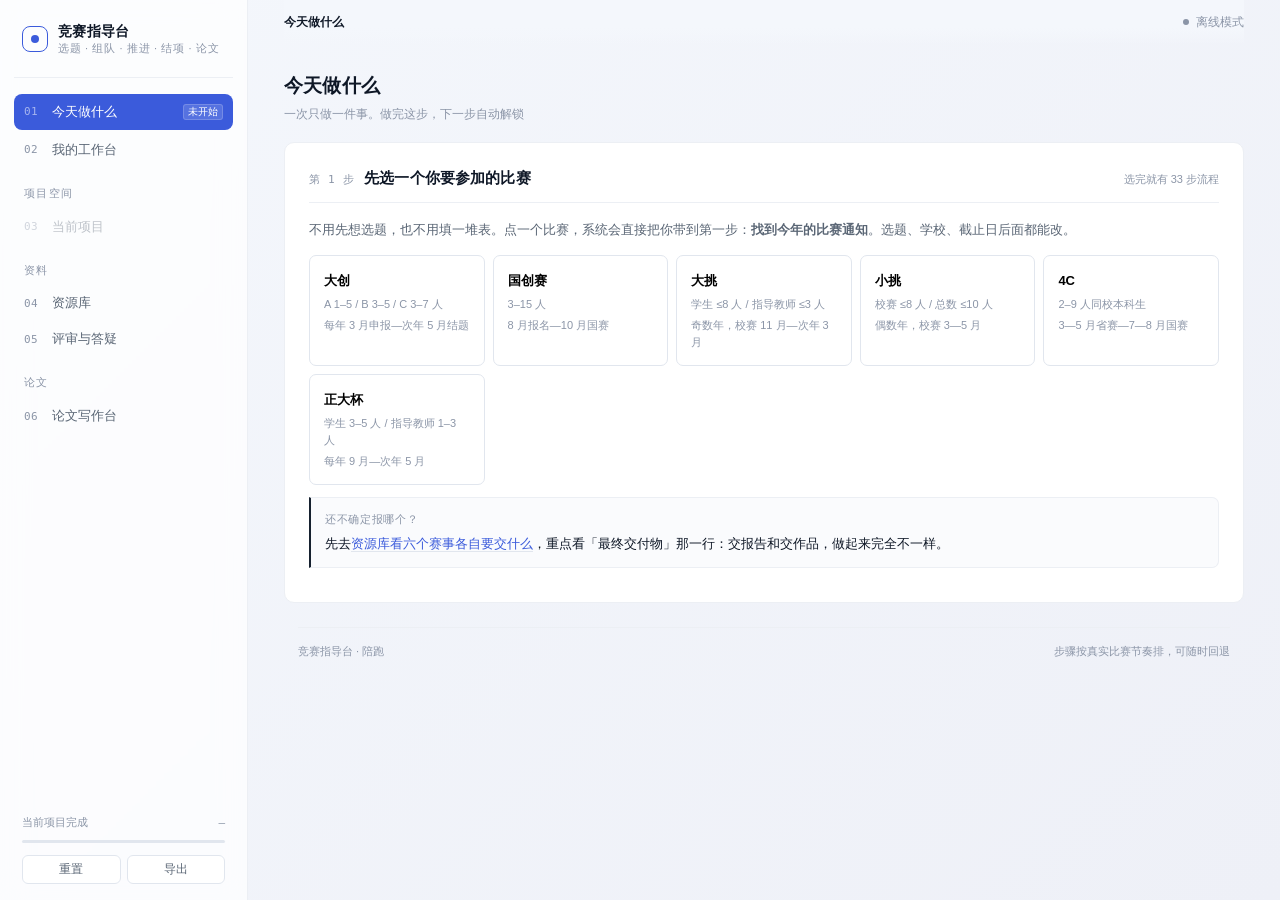
==== commit e363dec0: "feat: 工作台按选题生成技术选型与排期——商科双轨接入 AI 创造者课程 + 泳道锚定日期 - exec_plan 新增商科双栈：survey 调研与数据分析 / lightapp 轻应用上线（D" ====
--- a/竞赛指导台_学生版.html
+++ b/竞赛指导台_学生版.html
@@ -985,9 +985,12 @@
 .lane-tbl th.lane-h b { display: block; font-size: 12px; font-weight: 600; color: var(--text); line-height: 1.5; }
 .lane-tbl th.lane-h span { display: block; font-size: 10.5px; color: var(--text-3); line-height: 1.5; }
 .lane-tbl th.lane-w {
-  min-width: 82px; width: 82px; text-align: center;
+  min-width: 86px; width: 86px; text-align: center;
   font-family: var(--mono); font-size: 11px; color: var(--text-3); font-weight: 500;
   background: var(--surface-2);
+}
+.lane-tbl th.lane-w span {
+  display: block; font-size: 10px; line-height: 1.5; color: var(--text-3);
 }
 .lane-c {
   text-align: center; padding: 4px 3px; vertical-align: middle;
@@ -1708,7 +1711,7 @@
   </nav>
 </div>
 
-<script>window.__DATA__ = {"comps":{"DCH":{"key":"DCH","short":"大创（创新创业训练计划）","size":"A 1–5 / B 3–5 / C 3–7 人","cycle":"每年 3 月申报—次年 5 月结题","weeks":20,"one":"一年期立项 + 经费 + 结题验收，天生的项目孵化器","entry":"校级立项 → 省级 → 国家级（A 创新训练 / B 创业训练 / C 创业实践）","risk":"立项时没倒推结题条件，结题时拿不出成果佐证","teamKey":"大创 A 类（创新训练）","topicTag":"大创","redline":{"chong":"结题材料同样要过学校查重，引用与综述部分最容易撞","blind":"按学校要求匿名评审，报送前逐页删净校名与指导教师","size":"申报书、中期报告、结题报告按模板页数与格式，不接受自拟排版"},"title":"大学生创新创业训练计划（大创项目）","intro":"教育部主导，校级 → 省级 → 国家级三级立项。特点是<b>周期长、有经费、要结题<\/b>，天然的「团队孵化器」——适合把已有选题做成一年期的持续项目，再用成果去喂其他赛事。","req":[["项目类型","<b>A 类 创新训练项目<\/b>：个人或团队，自主完成研究设计、实施与研究报告撰写；<b>B 类 创业训练项目<\/b>：团队编制商业计划书、做可行性研究、模拟企业运行、撰写创业报告；<b>C 类 创业实践项目<\/b>：在学校导师与企业导师共同指导下，开发有市场前景的产品或服务并实际运营。"],["人数","A 类 1–5 人（部分院校压到 3 人以内）；B 类 3–5 人（一般不超过 6 人）；C 类 3–7 人（部分院校放宽至 10 人，可含在读研究生）。"],["指导教师","1–2 名，原则上需副高级及以上职称或博士学位；C 类实行校内＋校外「双导师」制。"],["周期","A 类、B 类完成时间 1 年；C 类 1–2 年；原则上须在项目负责人毕业前完成。"],["经费（国家级）","创新训练项目与创业训练项目平均不低于 <b>2 万元/项<\/b>；创业实践项目平均不低于 <b>10 万元/项<\/b>。"],["申报资格","面向大二以上在读本科生；每名学生每年只能主持 1 项或参加不超过 2 项；曾因个人原因终止项目者原则上不得再申报。"],["流程节奏","1—3 月预立项（选题、组队、提交申报书）→ 4—6 月正式立项并推荐国家级／省级 → 11—12 月中期检查 → 次年 3—5 月结题验收。"],["结题硬条件","需<b>满足其一<\/b>：① 学生第一作者（或共同第一作者，不超过 3 人）发表论文并标注本项目资助；② 获发明专利 1 项及以上；③ 校级二等奖及以上或省级竞赛获奖。<b>并须提交立项年度中国国际大学生创新大赛参赛佐证材料<\/b>（报名截图或省赛获奖证书）。"],["C 类附加","创业实践项目须具备一定创业基础：成立公司且团队具有实际控制权，随申报书提供营业执照、专利获批等佐证材料。"]],"roles":[["项目负责人","统筹、进度、对外与答辩","进度表、申请书、答辩材料","不做主力产出"],["技术／研究","核心研究或产品开发","研究报告／产品原型","不做商业分析"],["数据／实证","数据采集与实证分析","数据集、分析结论","不写申请书"],["执行／落地","调研、试点、用户验证、企业对接","调研记录、试点反馈、合作协议","不做理论包装"],["商业／财务（B、C 类必备）","商业模式、财务预测、成本核算","商业计划书、财务预测表","不碰技术实现"],["文案／申报","申请书、中期报告、结题报告撰写","申请书、中期报告、结题报告","不改数据与结论"]],"schedHead":["时间","阶段","动作","产出"],"sched":[["1—3 月","预立项","选题、组队、联系导师、提交项目申报书","项目申报书、选题论证"],["4—6 月","正式立项","学院评审＋学校复核，推荐国家级／省级","立项通知、任务书"],["7—10 月","执行期","数据采集／产品开发／试点","原始数据、代码／原型"],["11—12 月","中期检查","提交中期报告与阶段性成果","中期报告、阶段成果"],["次年 1—2 月","补强短板","按中期意见整改（寒假是黄金期）","整改说明"],["次年 3—5 月","结题验收","提交结题报告与成果佐证","结题报告、论文/专利/获奖证书、国创赛佐证"]],"note":"<b>最容易踩的坑：<\/b>很多队把大创当成「申请一笔经费去比赛」，结果结题时才发现<b>没有成果佐证<\/b>。立项第一天就要把结题条件倒推成任务：要么冲一篇标注资助的论文，要么冲一项专利，要么冲一个省级以上竞赛奖——并且必须报名参加国创赛留佐证。"},"GCS":{"key":"GCS","short":"国创赛（原「互联网+」）","size":"3–15 人","cycle":"8 月报名—10 月国赛","weeks":14,"one":"BP + 路演，看证据链是否完整，不看创意多新奇","entry":"高教主赛道（创意组 / 创业组）× 五类项目，涉农或公益可转红旅","risk":"财务假设经不起追问、用户验证只有桌面研究","teamKey":"国创赛（高教主赛道）","topicTag":"国创赛","redline":{"chong":"查重率 ≤15%，超线直接不予评审","blind":"网评 PDF 按当年通知做匿名处理，别留院校痕迹","size":"商业计划书 PDF ≤50MB，超限传不上去"},"title":"中国国际大学生创新大赛（原「互联网+」）","intro":"教育部联合 12 个部委主办，国家级 A 类赛事之首，校 → 省 → 国三级赛制。材料形态是「商业计划书 ＋ 路演」，最看重<b>证据链是否完整<\/b>，而不是创意是否新奇。","req":[["赛道","高教主赛道（本科组／研究生组 × 创意组／创业组）、「青年红色筑梦之旅」赛道（公益组／创意组／创业组）、产业赛道（企业命题组／成果转化组）、职教赛道、萌芽赛道。<b>一个项目只能选一个赛道<\/b>。"],["项目类型（高教主赛道）","按 新工科、新医科、新农科、新文科、<b>「人工智能+」<\/b> 五类设置。技术类项目多数落在「人工智能+」或新工科。"],["人数","团队<b>不少于 3 人、不多于 15 人<\/b>（含团队负责人），须为项目实际核心成员；允许跨校组队；参赛人员年龄不超过 35 岁。"],["创意组条件","具有较好创意或较成型的产品原型／服务模式，尚未完成工商登记注册。"],["创业组条件","已完成工商登记注册；申报人须为负责人且为企业法定代表人；法定代表人股权不得少于 10%，团队持股合计不得少于 1/3。"],["材料","商业计划书 ＋ PPT（网评为 <b>PDF 盲审版，≤50MB<\/b>）。计划书须含技术方案、商业模式、财务预测三模块，使用大赛官网模板。"],["评审形式","网评（材料评审）→ 决赛：<b>路演 8 分钟 ＋ 答辩 4 分钟<\/b>；产业赛道另设「天降 offer」环节。"],["红线","查重率需 ≤15%；知识产权须清晰，涉密内容须脱敏；往届全国总决赛获奖项目不得重复报名。"],["赛制节奏","三级赛制：校级初赛 → 省级复赛（6—8 月）→ 全国总决赛（9—10 月）。报名系统 8 月 10 日开放、9 月 25 日 12 时截止（2026 年已公布，属 A 级日期）。"]],"roles":[["项目负责人（CEO）","统筹、对外、路演主讲","进度表、路演稿","不做主力产出"],["技术负责人（CTO）","产品与技术方案、原型开发","技术方案、可演示原型","不做商业包装"],["产品／运营","需求验证、用户增长、运营数据","用户验证报告、运营数据","不写技术方案"],["商业分析","商业模式、竞品、市场测算","商业模型、市场测算表","不做财务"],["财务","三年财务预测、成本与现金流","财务预测表、单位经济模型","不改结论"],["文案／BP","商业计划书撰写与版本管理","BP 定稿、摘要、创新点","不改数据"],["视觉／路演","PPT、演示视频、路演排练","PPT、路演稿、Q&amp;A 清单","不改结论"],["外围支撑（3–5 人）","演示、财务复核、法务、视觉素材、答辩备询","专项材料与现场支撑","不参与核心决策"]],"schedHead":["时间","阶段","动作","产出"],"sched":[["8/10—9/25","网上报名","项目定名、赛道选定、成员与指导教师录入（报名后信息不得修改）","报名成功截图（大创结题要用）"],["9—10 月","校赛／辅导","BP 与 PPT 初稿，多轮专家打磨","BP、PPT"],["10—12 月","校赛选拔与省赛准备","补做用户验证与试点数据","用户验证报告、试点数据"],["次年 3—6 月","省级复赛","按省赛反馈迭代，准备网评材料","盲审版 PDF、路演视频"],["次年 6—10 月","全国总决赛","路演与答辩集训","路演终稿、Q&amp;A 清单"]],"note":"<b>报名即锁死：<\/b>报名截止后项目名称、组别、类别、成员与指导教师信息均不可修改，只有全国决赛报名截止后可做人员删减。所以报名前必须把队伍定死。"},"DT":{"key":"DT","short":"大挑（课外学术科技作品竞赛）","size":"学生 ≤8 人 / 指导教师 ≤3 人","cycle":"奇数年，校赛 11 月—次年 3 月","weeks":18,"one":"学术科技作品，看研究做得深不深","entry":"三类作品择一：自然科学学术论文 / 哲社调查报告 / 科技发明制作","risk":"作品超出两年时间窗、哲社类拿不到落地证明","teamKey":"大挑（挑战杯）","topicTag":"挑战杯","redline":{"chong":"作品须原创，学校统一查重，毕设与课程论文不得申报","blind":"多数省份匿名评审，按当年通知处理作者信息","size":"哲社 ≤15000 字 / 自然学术论文 ≤8000 字，超字数直接降档"},"title":"挑战杯（大挑）· 全国大学生课外学术科技作品竞赛","intro":"团中央、中国科协、教育部、全国学联共同主办，被誉为大学生科创的「奥林匹克」。<b>奇数年举办<\/b>，偏学术科技——论文、调研报告、科技发明三大类作品。赛程长、作品重、含金量高。","req":[["作品类型","三类，每件作品只能选一类：<b>① 自然科学类学术论文<\/b>（作者限本专科生）；<b>② 哲学社会科学类社会调查报告<\/b>；<b>③ 科技发明制作<\/b>（A 类＝科技含量高、投入大；B 类＝小发明小制作）。"],["哲社类组别","围绕 5 个组别报送：发展成就、文明文化、美丽中国、民生福祉、中国之治。"],["人数","每件作品学生<b>不超过 8 人<\/b>，指导教师不超过 3 人；部分院校校赛阶段限 6 人以内以便后续优化。"],["篇幅","哲学社会科学类社会调查报告正文<b>不超过 15000 字<\/b>；自然科学类学术论文正文<b>不超过 8000 字<\/b>；科技发明制作类须附研究报告（部分校要求 3000 字以上）＋ 图表现场演示。"],["作品资格","必须是决赛当年 6 月 1 日前<b>两年内<\/b>完成的学生成果；毕业设计、课程论文、学位论文、已获国家级奖励成果不得申报。"],["个人／集体","个人作品：申报者须承担 60% 以上研究工作，合作者不超过 2 人。作者超过 3 人或无法区分第一作者的，<b>必须申报集体作品<\/b>，作者须全为学生。"],["推荐与审核","须由 2 名具有高级职称的教师（或教研组）推荐，经学校学籍、教务、科研管理部门审核确认。"],["材料","作品申报书 ＋ 作品文本（学术论文／调查报告／研究报告）＋ 附加材料（问卷、调研实录、图片、程序说明、获奖与采用证明、专家推荐信等）。"],["评审侧重","自然科学类→基础学科学术探索的前沿性与学术性；哲社类→<b>与经济社会发展热点难点问题的结合程度与前瞻意义<\/b>；科技发明制作→应用价值与转化前景。"],["赛制节奏","院赛 → 校赛复赛/决赛 → 省赛 → 国赛。校赛一般在 11 月—次年 3 月，省赛 4—6 月，国赛 6—11 月。"]],"roles":[["项目负责人","统筹、对外联络、答辩","进度表、答辩材料","不做主力产出"],["技术／调研负责人","技术实现或调研设计（二选一为主线）","系统／装置 或 调研方案","不写申报书"],["数据分析","实证与数据支撑","数据集、分析结论","不写结论性表述"],["落地执行","访谈、问卷、试点、实务证明","访谈记录、试点反馈、盖章证明","不做理论包装"],["文案／申报书","申报书与作品文本撰写","申报书、摘要、创新点三条","不改数据与结论"],["视觉／答辩","PPT、演示、路演","PPT、逐字稿、Q&amp;A","不改结论"]],"schedHead":["月份","负责人","技术／调研","数据分析","落地执行","文案","视觉","里程碑"],"sched":[["M1（11 月）","选题诊断、组队","方案设计","数据可得性评估","联系实务部门","申报书框架","—","院内遴选材料"],["M2（12 月）","进度管理","核心工作推进","数据收集","预调研／试点","初稿","—","初稿成型"],["M3（1–2 月）","寒假推进","系统／调研执行","建模分析","访谈、问卷","正文撰写","PPT 母版","成果基本完成"],["M4（3 月）","校赛答辩","备询","图表定稿","补证","申报书定稿","PPT＋演练","校赛"],["M5（4 月）","省赛材料","按校赛意见改","补分析","补落地证明","精修","PPT 精修","省赛提交"],["M6（5–6 月）","省赛／国赛答辩","备询","—","—","—","模拟答辩","省赛／国赛"]],"note":"<b>两条硬要求：<\/b>① 作品必须在两年窗口内完成，且不能是毕业设计／课程论文／学位论文／已获国家级奖励的成果——组队第一周就要核验资格；② 哲社类必须有实务部门的落地证明，科技发明制作必须有实物或可运行系统——<b>没有落地证据的作品，走到省赛基本止步<\/b>。"},"XT":{"key":"XT","short":"小挑（创业计划竞赛）","size":"校赛 ≤8 人 / 总数 ≤10 人","cycle":"偶数年，校赛 3—5 月","weeks":14,"one":"创业计划与商业落地，看事情做得实不实","entry":"五个组别择一：科技创新 / 乡村振兴 / 社会治理 / 生态文明 / 文化创意","risk":"拿大挑的材料改个标题就投、实践成效没有量化","teamKey":"小挑（挑战杯）","topicTag":"挑战杯（小挑）","redline":{"chong":"查重相似度 ≤15%，往届国金国银不得重复报名","blind":"按省赛要求做匿名处理","size":"项目介绍 PPT 转 PDF ≤20 页（含封面封底）"},"title":"挑战杯（小挑）· 中国大学生创业计划竞赛（原「创青春」体系）","intro":"与大挑<b>隔年交替举办<\/b>（大挑奇数年、小挑偶数年），每两年一届。偏创业计划与商业落地，考察重点不是技术多先进，而是<b>社会价值、实践过程与发展前景<\/b>。","req":[["定位差异","大挑偏「学术科技成果」，小挑偏「创业计划与商业落地」——同一个项目在两边的写法完全不同：大挑讲研究与方法，小挑讲市场与可行性。"],["五个组别","① 科技创新和未来产业；② 乡村振兴和农业农村现代化；③ 社会治理和公共服务；④ 生态文明建设和绿色低碳发展；⑤ 文化创意和区域交流合作。参赛团队围绕其中一个组别形成创业计划书。"],["人数","以项目团队形式参赛，<b>校赛阶段原则上不超过 8 人，总人数不超过 10 人<\/b>，指导教师不超过 3 名；鼓励跨学科、跨学历层次组队。<b>每名学生只能参与 1 个项目<\/b>。"],["学历规定","博士研究生仅可作为团队成员（不作项目负责人），且人数不超过团队成员数量的 30%。"],["材料","参赛项目申报表（申报书）＋ 项目介绍 PPT（<b>转 PDF，20 页以内<\/b>含封面封底）＋ 创业计划书 ＋ 佐证材料（营业执照、专利证书、实践成效、社会/经济效益、带动就业等，合并为一个 PDF）。"],["知识产权","涉及知识产权的须提交具有法律效力的授权许可、项目鉴定证书、专利证书；已工商注册项目须提交营业执照、股权结构等材料，且<b>负责人须为企业法定代表人<\/b>（通知发布后变更无效）。"],["红线","查重相似度需 <b>≤15%<\/b>；已获往届小挑（或原「创青春」）」全国金奖／银奖的项目不可重复报名。"],["赛制节奏","三级晋级：校级初赛（材料网评）→ 省级复赛（路演答辩）→ 全国决赛（现场展示 ＋ 综合面试）。校赛一般 3—5 月，省赛 5—6 月，国赛 6—10 月。"],["评审侧重","重点考察<b>项目社会价值、实践过程、创新意义、发展前景、团队协作<\/b>五方面；突出实践导向——更注重能否解决社会问题，而不只是商业模型漂亮。"]],"roles":[["项目负责人","统筹、对外、路演主讲","进度表、申报书、路演稿","不做主力产出"],["产品／技术","产品或服务方案、原型","产品方案、可演示原型","不做市场分析"],["市场与用户","需求验证、用户调研、竞品分析","用户调研报告、市场分析","不写财务"],["商业／财务","商业模式、定价、三年财务预测","创业计划书商业与财务模块","不碰技术实现"],["实践执行","试点落地、合作对接、实践成效采集","试点数据、合作协议、成效证明","不做理论包装"],["文案／申报","创业计划书撰写与版本管理","创业计划书定稿、20 页 PPT","不改数据"],["视觉／答辩","PPT、演示视频、答辩排练","PPT、逐字稿、Q&amp;A","不改结论"]],"schedHead":["阶段","时间","队长","产品／技术","市场／用户","实践执行","文案／财务","里程碑"],"sched":[["启动组队","11—12 月","宣讲、组队、选题","初版方案","初步市场调研","联系试点单位","申报书框架","项目立项"],["完善作品","1—3 月","进度管理","产品打磨／原型","用户调研补数据","试点落地","创业计划书初稿","寒假冲刺"],["校级初赛","3—4 月","材料汇总提交","—","—","补实践成效","计划书定稿＋20 页 PPT","校赛网评"],["校级决赛","4—5 月","答辩主讲","备询","备询","备询","—","校赛答辩"],["省级复赛","5—6 月","省赛材料","按意见改","补市场数据","补落地证明","精修","省赛（路演答辩）"],["全国决赛","6—10 月","现场展示","演示准备","—","—","综合面试准备","国赛"]],"note":"<b>大小挑别搞混：<\/b>大挑看「研究做得深不深」，小挑看「事情做得实不实」。同一份材料改个标题两边投，是很多队的翻车点。"},"C4":{"key":"C4","short":"4C（计算机设计大赛）","size":"2–9 人同校本科生","cycle":"3—5 月省赛—7—8 月国赛","weeks":12,"one":"纯作品评审，评委看作品本身，不写长篇报告","entry":"11 个大类择一，其中 6 个类目限定「中国古代建筑成就」主题","risk":"一稿多投、作品完成时间窗不对、用了非指定 AI 工具","teamKey":"4C","topicTag":"4C","redline":{"chong":"不得一稿多投，作品须本届时间窗内原创，版权属作者","blind":"按类目要求，作品内不得出现院校标识","size":"演示视频、设计文档按类目模板，超时超页不予受理"},"title":"中国大学生计算机设计大赛（4C）","intro":"教育部计算机相关教指委于 2008 年创办，是我国最早的面向普通高校本科生的赛事之一，教育部 A 类学科竞赛。特点是<b>作品导向、类目细分、纯作品评审<\/b>——不写长篇报告，评委看的是作品本身。","req":[["11 个大类","① 软件应用与开发；② 微课与 AI 辅助教学；③ 物联网应用与物联网创新转化（创业实践）；④ 大数据应用；⑤ 人工智能应用；⑥ AI+ 信息可视化设计；⑦ AI+ 数媒静态设计；⑧ AI+ 数媒动漫与短片；⑨ AI+ 数媒游戏与交互设计；⑩ 数智音乐创作（AI+ 计算机音乐创作）；⑪ 国际生「汉学」。每个大类下设若干小类。"],["主题类","第 ⑥—⑪ 共 6 个大类的作品主题为「中国古代建筑成就——中华优秀传统文化系列」，内容限民居、官府、皇宫、桥梁（不含庙宇、宝塔），时间限 1911 年以前。<b>报这几个类目必须先对主题<\/b>。"],["人数","每个参赛队（每件作品作者）须为<b>同一所院校的 2–9 名<\/b>全日制本科生；指导教师不超过 <b>2 位<\/b>。"],["赛制","校级赛 → 省级赛 → 国赛<b>三级<\/b>；国赛只接受省级赛上推的作品。国赛分 6 个决赛现场，按作品类别分时段、分地点线下进行。"],["作品资格","须为本届大赛期间（2025-07-01 至 2026-06-30）完成的原创作品，<b>不得一稿多投<\/b>；版权必须属于参赛作者。"],["AI 工具规范","作品若使用 AI 工具，须采用大赛组委会<b>指定的 15 款国产免费 AI 工具<\/b>（每年动态调整），或采用拥有自主知识产权的 AI 工具，并遵守组委会的 AI 工具使用与知识产权规范。"],["地图合规","作品中如包含地图，涉及国家当代疆域时须注明地图来源并注明审图号。"],["时间节奏","校赛与省赛 3—5 月（4 月底前完成报名与缴费，上推国赛作品 5 月 30 日前提交核查）；国赛决赛 7—8 月；评审结果公示 9—10 月。（往届口径，属 B 级）"],["评审形式","现场作品演示 ＋ 分组答辩（部分类目另有专项现场测试）；评审从技术创新、艺术呈现、应用落地、社会价值等维度打分。"]],"roles":[["队长／PM","进度、对外、答辩主讲","进度表、演示脚本","不写核心代码"],["技术开发（核心）","系统架构与核心功能实现","可运行系统、源码","不做视觉"],["算法／AI","模型选型、训练与调优、效果评测","模型、评测报告","不做界面"],["UI／视觉设计","界面、交互、视觉素材、演示视频","设计稿、演示视频","不改功能"],["文档／材料","作品文档、说明文档、提交材料整理","作品说明文档、提交清单","不改技术结论"]],"schedHead":["时间","阶段","动作","产出"],"sched":[["3 月","校赛启动","确定类目、组队、作品立项","选题与类目确认、队伍名单"],["3—4 月","作品开发","核心功能开发、界面设计、文档撰写","可运行原型、设计稿"],["4 月底","报名与缴费","在线报名、加盖公章、提交作品","报名表、作品初版"],["5 月上中旬","校级／省级赛","校级选拔 → 省级决赛（部分作品可直接晋级）","省级获奖、晋级名单"],["5 月 30 日前","上推国赛","完成国赛平台报名、资料填报、作品提交核查","国赛报名与作品终版"],["7—8 月","国赛决赛","现场演示 ＋ 分组答辩（部分类目有现场测试）","作品演示、答辩"],["9—10 月","结果公示","评审结果公示与发布","获奖证书"]],"note":"<b>最容易忽视的两条：<\/b>① <b>不得一稿多投<\/b>——同一作品不能同时投其他赛事，这是硬红线；② <b>作品完成时间窗<\/b>是固定的（如本届为 2025-07-01 至 2026-06-30），用旧作品改个名字投会被查出来。"},"ZDB":{"key":"ZDB","short":"正大杯（市场调查与分析大赛）","size":"学生 3–5 人 / 指导教师 1–3 人","cycle":"每年 9 月—次年 5 月","weeks":16,"one":"市场调查 + 统计分析 + 报告，纯材料与答辩评审","entry":"正大杯·实践赛（先过个人知识赛，60 分合格）","risk":"问卷题项没对应变量、样本不够、盲审忘了删校名","teamKey":"正大杯","topicTag":"正大杯","redline":{"chong":"查重 ≤20%，超 40% 按学术不端通报，提交前压到 15%","blind":"报告与 PPT 均不得出现参赛校与指导教师信息","size":"报告正文 ≤65 页，超页系统直接拒收"},"title":"「正大杯」全国大学生市场调查与分析大赛","intro":"中国商业统计学会主办，已纳入《全国普通高校学科竞赛榜单》，国家级 A 类赛事。商科主力赛道，也是<b>方法规范性最强<\/b>的一个——抽样、信效度、建模链条会被逐条追问。","req":[["组队","每队 <b>3–5 名学生<\/b>，设队长 1 名；指导教师 1–3 名。队员须来自同一高校，<b>鼓励跨专业跨院系组队<\/b>；每名学生只能参加一个团队。"],["赛制","两阶段：<b>知识赛<\/b>（本科生个人网考，60 分合格，通过率按本校实际参考人数 70% 核定）→ <b>实践赛<\/b>（校赛 → 企业命题赛 → 省赛 → 全国总决赛）。研究生不参加知识赛，直接组队参加实践赛。"],["提交材料","团队信息 ＋ 参赛报告 ＋ PPT ＋ 参赛承诺书。报告正文与附录<b>分开提交<\/b>；报告正文含标题页、摘要页、目录页、正文页。"],["评分构成","国赛初赛：<b>报告 70% ＋ PPT 30%<\/b>；国赛决赛：<b>报告 50% ＋ 展示答辩 50%<\/b>。"],["篇幅","报告正文<b>不超过 65 页<\/b>，超页系统将自动提示并拒绝提交；须按组委会规定的字体、字号、行间距、段间距排版。"],["附录","含但不限于：调查过程照片、<b>AI 工具使用情况说明<\/b>、数据分析过程编码脚本；<b>大赛鼓励提供调查原始数据<\/b>。"],["红线 1","报告与 PPT 中<b>不得出现参赛校及指导教师相关信息<\/b>（盲审），否则提交不成功或评审扣分。"],["红线 2","查重率超 20% 取消成绩与参赛资格；超 40% 视为学术不端并在官网通报。"],["红线 3","允许使用 AI 工具，但须公开透明，<b>核心调查与分析必须由参赛队独立完成<\/b>；另需提交《AI 工具使用情况说明》。"],["红线 4","报告中若有中国地图，必须使用信息完整的最新标准版，否则取消参赛资格。"]],"roles":[["队长（PM）","进度、分工、对外联络、答辩统筹","进度表、周报、风险清单","不做主力产出"],["选题与研究设计","定「做什么」，全队最高杠杆岗位","选题池、选题报告、研究框架图、变量清单","不碰数据收集"],["数据采集","把样本拿到手且站得住","问卷终稿、抽样方案、原始数据、清洗日志","不做结论解读"],["数据分析","把数据变成结论","分析代码、图表包（每张图配一句结论）","不写正文"],["报告撰写","把做过的事写成评委愿意给分的东西","报告正文、300 字摘要、创新点三条","不改数据"],["视觉与答辩","做成「听 8 分钟就想给分」的现场","PPT、逐字稿、Q&amp;A 30 条","不改结论"]],"schedHead":["周次","队长","选题","数据采集","数据分析","报告撰写","视觉答辩","里程碑"],"sched":[["W1–2","定公约、建文档库","选题池 5–8 个","—","—","—","—","选题池完成"],["W3","周会＋风险","选题报告 1 页＋研究框架图","参与讨论","参与讨论","—","—","选题定稿"],["W4","周会","问卷初稿","抽样方案","—","—","—","问卷初稿"],["W5","周会","问卷定稿","预调研 30–50 份","信效度检验","—","—","预调研通过"],["W6–8","周会＋进度","备询","全量发放与回收","数据清洗","写文献综述与现状","—","数据到手"],["W9–10","周会","备询","补样本","建模：描述→信效度→差异/相关→回归/SEM→稳健性","写方法章节","—","分析结果"],["W11","周会","备询","—","图表定稿","正文初稿","设计 PPT 母版","报告初稿"],["W12","模拟答辩组织","—","—","图表微调","定稿＋摘要＋创新点三条","PPT＋逐字稿＋Q&amp;A","提交前 2 周定稿"]],"note":"<b>关键节奏点：<\/b>校赛多为<b>材料评审制<\/b>（不是现场答辩）。因此「提交前 2 周完成定稿」是硬要求——临场发挥救不了材料，但提前 2 周精修能实质提升分数。"}},"order":["DCH","GCS","DT","XT","C4","ZDB"],"cards":{"survey":{"name":"正大杯 · 市场调查与分析","head":"参赛入口＝正大杯实践赛。队内本科生须先各自通过<b>个人知识赛<\/b>（网考，60 分合格，通过率按本校实际参考人数 70% 核定），研究生不参加知识赛；实践赛走校赛 → 企业命题赛 → 省赛 → 全国总决赛。队伍 3–5 名学生 ＋ 1–3 名指导教师，须同校，鼓励跨专业；每名学生只能参加一个团队。","steps":[["① 选题定稿（1 周）",["把选题收敛成一句可检验的研究问题：<b>调查谁 · 问什么 · 为谁的什么决策服务<\/b>。","明确总体、抽样框、目标样本量与 3 个以内的核心变量；核心变量多一个，问卷就长一页。","同步确认：这个题目的数据本校拿得到吗？拿不到就换，别等第 6 周才发现。"]],["② 问卷设计与预试（2 周）",["量表优先用成熟量表并标注来源，自编题项要做预试。","避开诱导性题项、双重问题、无法回答的题（三查三改）。","先做 30 份预试，跑信度（Cronbach's α ≥ 0.7）与效度（KMO／因子分析），据结果删改题项并留修订对照表。"]],["③ 抽样与数据采集（3–4 周）",["线上问卷＋线下拦截并行；设置注意力题与最短作答时长做无效样本剔除。","逐份记录采集时间、地点、渠道；<b>保留采集过程照片<\/b>（附录强制项）。","目标：有效样本量 ≥ 计划量的 100%，有效率 ≥ 85%。"]],["④ 数据分析（2–3 周）",["按固定顺序推进：描述统计 → 差异检验 → 相关／回归 → 分层或聚类 → 稳健性检验。","AI 只做辅助（生成代码草稿、解释结果），统计口径必须由队员复核。","<b>分析脚本必须留档<\/b>（附录强制项）；每张图表的结论要能追溯到具体检验结果。"]],["⑤ 报告撰写（2–3 周）",["正文 <b>≤ 65 页<\/b>，超页系统直接拒收；正文与附录分开提交。","结构：摘要—背景与意义—文献与假设—研究设计—数据分析—结论与建议—参考文献。","先出「图表清单＋每张图要说的结论」，再写正文，避免文不对图。"]],["⑥ 盲审与答辩（2 周）",["全文删除校名与指导教师姓名（<b>报告与 PPT 都不得出现<\/b>）。","查重压到 15% 以内（红线 20%，> 40% 按学术不端通报）。","按决赛口径练：报告 50% ＋ 展示答辩 50%；至少 3 次计时演练。"]]],"mats":[["团队信息","同校 3–5 名学生 ＋ 1–3 名指导教师，鼓励跨专业；每人只能参加一个团队","跨校组队、学生重复参赛"],["参赛报告正文","≤ 65 页；<b>不得出现校名与指导教师信息<\/b>","超页被拒收；盲审信息残留"],["附录","<b>必含<\/b>调查过程照片、AI 工具使用情况说明、数据分析编码脚本；建议附原始数据与问卷全文","附录缺 AI 说明、分析脚本缺失"],["PPT","与正文分开提交，同样执行盲审要求","PPT 里出现学校 logo 或校名"],["参赛承诺书","按校赛通知签署并在截止前提交","漏签、迟交"]],"sched":[["组队 ＋ 知识赛","W1–W2","队伍名单 ＋ 全员网考通过截图","网考未通过不得进实践赛"],["选题与设计","W3–W4","研究问题 ＋ 问卷初稿 ＋ 抽样方案","导师评审第 1 次（必到）"],["预试与修订","W5–W6","预试报告（信效度）＋ 定稿问卷","α < 0.7 必须改题"],["数据采集","W7–W10","有效样本 ＋ 过程照片 ＋ 原始数据","每周报一次进度"],["分析与成稿","W11–W14","分析脚本 ＋ 图表 ＋ 报告初稿","导师评审第 2 次（中期）"],["盲审与答辩","W15–W16","盲审版报告 ＋ PPT ＋ 3 次计时演练","导师评审第 3 次（模拟答辩）"]],"qa":[["样本代表性如何保证？","说明抽样框、抽样方式与各层样本量；若为便利抽样，主动说明外推限制，并给出样本与被调查总体在性别／年级／专业等关键结构上的对照。"],["为什么用这个模型？","先讲因变量类型与数据结构，再讲模型假设是否满足，最后给替代模型的对比结果（稳健性检验）。"],["AI 用在哪里？","逐项说明（问卷生成／转录／分析草图／图表代码）并出示人工作业留档；强调核心调查与分析由队员独立完成。"],["结论能落地吗？","给可执行建议＋门槛与责任人（例如定价区间对应产品功能分层），不要停在「建议加强宣传」。"]],"tip":"辅导机制：导师在<b>设计、预试、中期、盲审<\/b>四个节点必须到场评审；队内固定设一名「数据管理员」，负责原始数据、脚本与版本的统一管理。"},"dt_social":{"name":"挑战杯（大挑） · 哲学社会科学类社会调查报告","head":"参赛入口＝挑战杯（大挑）哲学社会科学类社会调查报告，5 个组别：<b>发展成就／文明文化／美丽中国／民生福祉／中国之治<\/b>（一件作品只能选一类）。学生 ≤ 8 人、指导教师 ≤ 3 人；须 <b>2 名高级职称教师推荐<\/b>；作品须为决赛当年 6 月 1 日前<b>两年内<\/b>完成，毕设／课程论文／学位论文／已获国家级奖励成果不得申报。","steps":[["① 组别对号入座（1 周）",["把选题与 5 个组别逐一对照，选「结合程度最高」的一组，不要选「听起来高级」的一组。","把组别写进研究问题的前半句，评审第一眼就知道你属于哪一类。","确认资格：成果完成时间、是否毕设或课程论文、是否已获国家级奖励。"]],["② 田野与访谈（3–5 周）",["至少 2 个调研点，覆盖 3 类受访者：管理者／执行者／受益者——只有一类容易被打回。","每场访谈留录音或记录、照片，建立访谈编号台账（编号—对象—时间—地点—要点）。","政策文件与统计年鉴同步收集，作为第三方证据。"]],["③ 证据链整理（2–3 周）",["把问卷（如有）、访谈、政策文件、统计年鉴四类证据交叉印证，每条结论标注证据编号。","做一张「结论—证据—出处」总表，答辩时直接翻表回答。"]],["④ 落地证明（2–4 周，最不可控）",["<b>越早启动越好<\/b>：跑实务部门取盖章证明／采用证明，周期最长。","拿不到盖章材料时，用试点反馈、专家意见书、合作意向书替代。","实践成效要能量化：受益人数、时间或成本改善幅度。"]],["⑤ 撰写（2–3 周）",["正文 <b>≤ 15000 字<\/b>；结构：摘要—引言—文献—方法—发现—对策—结论。","对策必须与发现逐条呼应，条数对应、编号对应。"]],["⑥ 推荐与申报（1–2 周）",["取得 2 名高级职称教师推荐；准备作品申报书 ＋ 作品文本 ＋ 附加材料。","附加材料：问卷、调研实录、图片、程序说明、获奖与采用证明、专家推荐信。"]],["⑦ 盲审与答辩（1 周）",["按「院赛 → 校赛 → 省赛（4—6 月）→ 国赛（6—11 月）」节奏倒排。","练 3 分钟与 8 分钟两版讲述，答「创新点、可行性、数据可信度」三类高频问题。"]]],"mats":[["作品申报书","按校赛模板；学生 ≤ 8 人、指导教师 ≤ 3 人","超员、跨类申报"],["作品文本","哲社类正文 <b>≤ 15000 字<\/b>","超字数被截断评审"],["附加材料","问卷、调研实录、图片、程序说明、获奖与采用证明","只有正文没有实录"],["专家推荐信","<b>2 名高级职称教师<\/b>推荐（硬性）","缺推荐信或职称不符"],["实务采用证明","盖章证明／试点反馈／合作协议","无第三方证明，实践价值难认定"],["资格声明","两年内成果、非毕设／课程论文／已获国家级奖励成果","资格不符直接取消"]],"sched":[["组别与资格确认","D1–D7","组别定位说明 ＋ 资格自检表","先过资格再谈内容"],["田野调研","D8–D40","访谈台账 ＋ 实录 ＋ 照片","每两周汇总一次证据"],["证据链与落地证明","D41–D60","结论—证据总表 ＋ 实务证明（或替代材料）","实务证明必须此阶段启动"],["撰写与打磨","D61–D80","正文 ≤ 15000 字 ＋ 附加材料包","跨专业模拟评审一次"],["推荐与申报","D81–D90","申报书 ＋ 推荐信 ＋ 合并 PDF","提交前复核字数与附件"]],"qa":[["创新点在哪？","分三层说：问题新（谁的什么问题此前未被系统研究）、方法新（证据类型或分析角度）、结论新（可操作对策）。"],["对策为什么可行？","给试点反馈、部门意见或成本测算，避免「应加强」「应重视」式表述。"],["数据来源可信吗？","出示调研实录与编号台账，说明抽样与回收率，并主动说明研究局限——承认局限反而加分。"],["为什么选这个组别？","说明与组别主旨的结合点，并指出另外 4 个组别为什么不选。"]],"tip":"辅导机制：建一份「证据台账」Excel（结论／证据编号／出处／页码四列），答辩前逐条核验；省赛前做一次跨专业模拟评审，专门请 2 位非本组别的老师来挑毛病。"},"dt_tech":{"name":"挑战杯（大挑） · 科技发明制作","head":"参赛入口＝挑战杯（大挑）科技发明制作，分 <b>A 类<\/b>（科技含量高、投入大）与 <b>B 类<\/b>（小发明小制作）。须附研究报告（部分校要求 ≥ 3000 字）＋ 图表现场演示。学生 ≤ 8 人、指导教师 ≤ 3 人；同样须 2 名高级职称教师推荐、两年内成果。","steps":[["① 分类定档（1 周）",["按投入规模与科技含量选 A/B；选 B 类要突出「为日常生活带来便利」。","错报类别是常见硬伤：A 类塞小作品、B 类塞大系统都不合适。"]],["② 需求与指标（1–2 周）",["把「好用」翻译成可测指标：响应时间、识别准确率、续航、单点成本、部署工时。","确定对比基线（人工／现成产品／旧版本），没有基线就没有说服力。"]],["③ 原型开发（6–10 周）",["三段推进：骨架跑通 → 主流程可用 → 指标优化；每周留版本与测试记录。","代码入库（Git），硬件留接线图与物料清单，方便复现。"]],["④ 测试与数据（2–3 周）",["设计对比实验，记录误差、失败案例与边界条件。","测试环境要写清楚（设备、样本量、运行时长），否则数据不可信。"]],["⑤ 研究报告（2 周）",["结构：原理—设计—实现—测试—应用前景；配图表与实物照片。","把测试数据放进正文表格，不要只写「效果良好」。"]],["⑥ 演示准备（1 周）",["现场演示脚本 ＋ 备用方案（断网、断电的降级演示）。","准备 3 分钟与 8 分钟两版讲稿，先讲「解决了什么问题」再讲技术。"]]],"mats":[["作品申报书","A/B 类选择须说明理由","错报类别"],["研究报告","部分校要求 ≥ 3000 字；须含原理、实现、测试数据","只有截图没有测试"],["现场演示","实物 ＋ 演示脚本 ＋ 备用方案","现场演示失败无兜底"],["附加材料","程序说明、专利／软著、检测报告、应用证明","缺第三方证明，创新性难认定"],["专家推荐信","2 名高级职称教师推荐","缺失"],["资格声明","两年内成果、非毕设／课程论文","资格不符"]],"sched":[["定档与需求","W1–W2","A/B 类别说明 ＋ 指标表 ＋ 基线设定","导师确认类别"],["原型开发","W3–W10","可运行原型 ＋ 周版本记录","每两周一次进度会"],["测试与数据","W11–W13","对比实验数据 ＋ 失败案例分析","数据必须可复现"],["报告与材料","W14–W15","研究报告 ＋ 附加材料包","提交前复核字数"],["演示与答辩","W16","演示脚本 ＋ 备用方案 ＋ 2 版讲稿","现场同环境联调"]],"qa":[["和市面产品的差别？","给对比表（指标／成本／使用门槛），说清目标场景为什么现有方案不适配。"],["核心创新点是什么？","一句话说清「把什么由不可能变为可能、或由高成本变为低成本」，并用实测数据支撑。"],["能产业化吗？","给出下一版要解决的问题清单与目标用户数量，不要空谈前景。"],["测试是不是自己做的？","出示测试记录、环境说明与原始数据；第三方检测报告是加分项。"]],"tip":"原型优先——把「能现场演示」作为第一里程碑，其次才是指标漂亮。这类作品最常见的失分点是现场演示失败，务必提前 1 周在同环境联调。"},"dch_research":{"name":"大创 · A 类创新训练","head":"参赛入口＝大创 A 类创新训练（1–5 人，指导教师 1–2 名，周期 1 年，国家级经费 ≥ 2 万元/项）。<b>结题硬条件<\/b>（满足其一）：学生第一作者论文并标注本项目资助／发明专利 1 项／校级二等奖及以上或省级竞赛获奖；<b>并须提交立项年度中国国际大学生创新大赛参赛佐证材料<\/b>（报名截图或省赛获奖证书）。","steps":[["① 立项书（1–2 月预立项、4–6 月立项）",["写成「问题—方法—预期成果—里程碑」四段，方法与成果必须对应。","预期成果先挂结题硬条件：明确要拿论文、专利还是竞赛奖中的哪一条。"]],["② 技术路线分解（3–4 月）",["拆成 3–4 个可独立验收的子任务，每个子任务对应一个可演示成果。","每个子任务写明输入、输出、验收标准——中期检查就看这个。"]],["③ 迭代开发与留档（5–9 月）",["每周提交进展；代码入库（Git）、数据留档、实验记录本齐全。","留档不只是为了检查，论文与专利撰写时这些就是素材。"]],["④ 中期检查（11–12 月）",["交付中期报告＋可运行半成品；确认结题路径（论文／专利／竞赛）。","同时启动国创赛报名（8/10–9/25），报名截图务必留存。"]],["⑤ 成果凝练（次年 1–3 月）",["论文／专利／竞赛材料同步推进；论文必须标注本项目资助。"]],["⑥ 结题（次年 3–5 月）",["结题报告 ＋ 成果证明 ＋ 国创赛参赛佐证 ＋ 经费决算，四件齐。"]]],"mats":[["立项申报书","A 类 1–5 人；指导教师 1–2 名（副高及以上或博士）","人数或职称不符"],["中期报告","11—12 月提交","不交中期影响结题"],["结题报告","含研究过程、成果与经费使用","内容与立项书不符"],["结题硬条件证明","论文（标注资助）／发明专利／校级二等奖及以上或省级竞赛奖，<b>三选一<\/b>","一项都没有，无法结题"],["国创赛参赛佐证","报名截图或省赛获奖证书（<b>硬性要求<\/b>）","漏交直接卡结题"],["经费决算","按校级财务口径，票据齐全","票据不合规"]],"sched":[["预立项","1—3 月","选题与团队","关注校级通知窗口"],["正式立项","4—6 月","立项书 ＋ 推荐国家级／省级","确定结题路径"],["开发与留档","7—10 月","周进展 ＋ 代码与数据留档","每月自查一次进度"],["国创赛报名","8/10—9/25","报名截图（结题佐证）","<b>硬节点，勿错过<\/b>"],["中期检查","11—12 月","中期报告 ＋ 可运行半成品","确认成果产出方向"],["结题","次年 3—5 月","结题报告 ＋ 成果 ＋ 佐证 ＋ 决算","四件材料齐才提交"]],"qa":[["项目创新点？","与既有研究的差异＋你的方法为什么能解决，避免「国内领先」类空话。"],["为什么能结题？","直接给「结题路径表」：目标成果—当前进度—剩余工作量—责任人。"],["经费怎么用的？","给经费使用明细与研究产出的对应关系。"],["国创赛参加了吗？","出示报名截图或省级获奖证书——这是硬性佐证。"]],"tip":"立项第一天就把结题硬条件写进里程碑；国创赛报名窗口（8/10—9/25）是硬节点，不要等结题前才补报名。"},"dch_startup":{"name":"大创 · B 类创业训练 / C 类创业实践","head":"参赛入口＝大创 B 类创业训练（3–5 人，周期 1 年）或 C 类创业实践（3–7 人，周期 1–2 年，可含在读研究生，实行校内＋校外双导师，国家级经费 ≥ 10 万元/项）。C 类须提供营业执照等佐证；A/B/C 类结题均须提交中国国际大学生创新大赛参赛佐证。","steps":[["① 商业闭环设计（1–2 月）",["一句话说清「卖给谁、解决什么问题、为什么收得到钱」。","先画现金流再画功能：很多项目死于「功能做完但不知道向谁收钱」。"]],["② 最小可行验证（3–5 月）",["用最便宜的方式验证付费意愿：预售、定金、试点订单。","拿到第一批真实用户或订单，比做十个功能都有用。"]],["③ 产品与运营（5–9 月）",["产品做到能交付；同步建立获客渠道与复购机制。","记录单位经济：获客成本（CAC）、客户终身价值（LTV）、毛利率。"]],["④ 注册与合规（按需）",["C 类须工商注册并提供执照；B 类可暂不注册但要有清晰账目。","若已注册，注意法人代表与股权比例对后续国创赛创业组申报的影响。"]],["⑤ 中期与结题",["中期（11—12 月）交报告与进度；结题需经营数据（订单／流水／用户）＋执照＋国创赛佐证。"]]],"mats":[["立项申报书","B 类 3–5 人、C 类 3–7 人；C 类须校内＋校外双导师","人数不符、C 类缺双导师"],["经营佐证","C 类<b>必须<\/b>营业执照；建议附订单、流水、合同","只有 PPT 没有经营数据"],["中期报告","11—12 月提交","未按时提交"],["结题材料","结题报告 ＋ 成果证明（论文／专利／竞赛奖或经营成果）","无任何成果"],["国创赛参赛佐证","报名截图或省赛获奖证书（硬性）","漏交"],["经费决算","C 类经费额度高，票据要求更严","票据不合规"]],"sched":[["立项","1—6 月","立项书 ＋ 商业模式假设","确定验证方式"],["MVP 验证","7—9 月","首批用户／订单 ＋ 验证报告","无订单不要继续加功能"],["运营与留痕","9—11 月","账目 ＋ 用户数据 ＋ 单位经济表","每月更新一次经营台账"],["国创赛报名","8/10—9/25","报名截图（结题佐证）","硬节点"],["中期检查","11—12 月","中期报告 ＋ 经营数据","如 C 类，确认执照进度"],["结题","次年 3—5 月","结题报告 ＋ 执照 ＋ 佐证 ＋ 决算","材料齐备再提交"]],"qa":[["为什么现在做这件事？","给市场信号：试点订单、复购率、政策窗口。"],["赚钱吗？","给单位经济模型与盈亏平衡点，说清成本结构与获客成本。"],["学生能做完吗？","给时间分配与人力表，说明校外导师具体在哪些环节介入。"],["账目真实吗？","出示对公流水或平台后台数据，避免只用自制表格。"]],"tip":"B/C 类的胜负在「真实」两个字——真实用户、真实订单、真实账目。PPT 做得再好，没有数据也过不了。"},"gcs":{"name":"中国国际大学生创新大赛（原「互联网+」）","head":"参赛入口＝中国国际大学生创新大赛，校→省→国三级。团队 <b>3–15 人<\/b>、年龄 ≤ 35 岁、允许跨校；<b>一个项目只能选一个赛道<\/b>。常用赛道：高教主赛道（本科组／研究生组 × 创意组／创业组，含「人工智能+」类）、红旅赛道、产业赛道、职教赛道。材料＝商业计划书（技术方案＋商业模式＋财务预测）＋ PPT（网评 PDF 盲审版 ≤ 50MB）；网评 → 决赛<b>路演 8 分钟＋答辩 4 分钟<\/b>；查重 ≤ 15%。","steps":[["① 赛道选择（1 周）",["按团队构成与已有成果选：已注册公司→创业组；有技术无执照→创意组；涉农或公益→红旅赛道；职业本科／技能型→职教赛道。","只能选一个赛道，选定后不要摇摆——材料逻辑完全不同。"]],["② 技术方案定稿（2–3 周）",["写清核心技术与壁垒（专利／软著／自研算法／独家数据），附测试或对比数据。","技术部分不要堆名词，要能回答「为什么别人做不出来」。"]],["③ 商业模式（2 周）",["客户画像 → 价值主张 → 渠道 → 收入结构 → 成本结构，五段齐全。","给出 3 年财务预测：收入、成本、利润、现金流，按年度与分产品线拆。"]],["④ 验证材料（2–3 周）",["真实用户、订单、合作协议、试点反馈——这是网评与决赛的核心加分项。","没有订单也要有用户访谈记录与试用反馈，空口无凭最吃亏。"]],["⑤ BP 与 PPT（2 周）",["BP 全文 ＋ 网评 PDF 盲审版（删校名，≤ 50MB）。","PPT 讲清「痛点—方案—壁垒—数据—团队—规划」六段，每段一页。"]],["⑥ 答辩演练（1–2 周）",["8 分钟路演稿 ＋ 4 分钟答辩题库（至少准备 20 问）。","练到能脱稿、能控时；超时会被打断，直接影响得分。"]]],"mats":[["商业计划书","含技术方案、商业模式、财务预测三模块","只有产品介绍没有财务预测"],["PPT（网评版）","转 PDF、盲审（删校名）、≤ 50MB","超体积、含校名"],["佐证材料","营业执照（创业组）、专利／软著、检测报告、合作协议、订单","缺第三方证明"],["股权证明","创业组：法定代表人持股 ≥ 10%，团队合计 ≥ 1/3","股权结构不合规"],["报名信息","报名窗口 8/10—9/25 12:00，<b>报名后信息不得修改<\/b>","报名后才发现填错"],["查重","≤ 15%；往届全国总决赛获奖项目不得重复报名","超线或重复报名"]],"sched":[["赛道选择与组队","8/10—9/25","报名完成 ＋ 赛道确定","<b>硬截止 9/25 12:00<\/b>"],["技术方案与商业模式","10 月","技术说明 ＋ 商业模式画布","导师评审一次"],["验证材料收集","11 月","用户数据／订单／合作协议","没有订单就补访谈与试用"],["BP 与 PPT","12 月","BP 全文 ＋ 网评 PDF 版","盲审自检（删校名）"],["网评冲刺","次年 1—3 月","提交网评材料","体积与格式复核"],["决赛演练","次年 4—6 月","8 分钟路演稿 ＋ 20 问答库","模拟答辩 ≥ 2 次"]],"qa":[["你的护城河？","技术壁垒（专利／数据／算法）＋场景壁垒（渠道／资质）＋时间壁垒（已落地的先发数据）。"],["钱怎么花、怎么赚？","给资金用途表与收入模型，落到具体条目的单价与数量。"],["团队为什么是你们？","能力矩阵（技术／商业／运营）＋外部导师与产业资源。"],["竞品是谁？","列 2–3 个真实竞品，给对比表，并说清「我们不去的地方」。"],["数据是真实的吗？","出示后台截图、合同或第三方检测报告；自制表格说服力最弱。"]],"tip":"网评是淘汰主战场——BP 必须在 5 分钟内被读懂；决赛靠数据说话，把形容词全部换成数字。"},"xt":{"name":"挑战杯（小挑） · 中国大学生创业计划大赛","head":"参赛入口＝挑战杯（小挑）中国大学生创业计划大赛，与大挑<b>隔年交替（偶数年举办）<\/b>，先确认本届是否为小挑年。5 个组别：科技创新和未来产业／乡村振兴和农业农村现代化／社会治理和公共服务／生态文明建设和绿色低碳发展／文化创意和区域交流合作。<b>校赛阶段 ≤ 8 人、总人数 ≤ 10 人<\/b>，指导教师 ≤ 3 名，每名学生只能参与 1 个项目；博士仅可为成员且 ≤ 团队 30%。","steps":[["① 组别对号入座（1 周）",["按选题方向选组别：乡村振兴类→②；社区服务／城市安全→③；双碳／环保→④；文创／文旅→⑤；技术型企业→①。","把组别写进项目定位第一句，材料通篇围绕该组别的主旨展开。"]],["② 社会价值与痛点证据（2 周）",["用访谈＋调研数据＋政策依据证明「这件事值得做」。","社会价值要可量化：受益人数、时间或成本改善幅度、政策契合点。"]],["③ 实践过程留痕（贯穿全程，最重要）",["小挑最看重「实践过程与成效」——把访谈记录、试点反馈、真实订单、合作意向书按时间线整理成台账。","<b>越早越好<\/b>：建议从校赛前 6 个月开始积累，每两周更新一次。"]],["④ 创业计划书（2–3 周）",["结构：市场分析 → 产品与服务 → 商业模式 → 竞争分析 → 团队 → 财务预测 → 风险与对策。","财务预测必须与商业模式一致，数字要能自洽（收入＝单价 × 数量）。"]],["⑤ PPT 与佐证（1–2 周）",["项目介绍 PPT 转 PDF，<b>≤ 20 页含封面封底<\/b>，结构：痛点—方案—成效—模式—团队—规划。","佐证材料（执照／合同／订单／专利／获奖／实践照片）<b>合并为一个 PDF<\/b>。"]],["⑥ 三级赛制准备",["校赛（材料网评）→ 省赛（路演答辩）→ 国赛（现场展示＋综合面试）。","面试题库按三类准备：社会价值、实践细节、财务真实性——问得最多的就是这三类。"]]],"mats":[["申报表","按校赛模板；校赛 ≤ 8 人、总人数 ≤ 10 人","超员；学生重复参与多个项目"],["项目介绍 PPT","转 PDF，≤ 20 页（含封面封底）","超页、未转 PDF"],["创业计划书","市场／模式／团队／财务预测齐全，且与 PPT 不重复堆砌","无财务预测、无实践数据"],["佐证材料","执照、合同、订单、专利、获奖、实践照片，<b>合并为一个 PDF<\/b>","材料分散、命名混乱"],["股权与法人","已工商注册项目负责人须为法人代表","法人不一致"],["查重","≤ 15%","超线取消资格"]],"sched":[["组别与团队","校赛前 8 周","组别定位 ＋ 队伍名单（≤ 8 人）","确认本届为小挑年"],["实践台账","校赛前 6 个月起","访谈记录／试点反馈／订单，按时间线归档","<b>每两周更新一次<\/b>"],["计划书与 PPT","校赛前 3–4 周","计划书 ＋ PPT（≤ 20 页 PDF）","盲审自检"],["佐证材料包","校赛前 2 周","合并 PDF（执照／合同／订单／照片）","格式与大小复核"],["校赛 → 省赛","3—5 月","网评通过 → 路演答辩","练 8 分钟路演"],["省赛 → 国赛","6—10 月","省赛推荐 → 现场展示＋综合面试","准备面试 20 问"]],"qa":[["社会价值体现在哪？","受益人数、可量化改善指标（时间／成本／收入）、政策契合点。"],["实践过程做了什么？","给时间线台账：何时访谈谁、何时试点、拿到什么结果——这是小挑最核心的问答。"],["发展前景与可复制性？","分三步：单点验证—复制路径—规模化条件，说明依赖的关键资源。"],["团队怎么分工？","给角色表＋每人具体产出，避免「共同负责」这类表述。"],["财务预测的依据？","说明单价与数量的来源（试点价格、订单量），并给盈亏平衡点。"]],"tip":"小挑的门槛不在「创意」而在「做过没有」。建议校赛前 6 个月就开始积累实践台账，所有访谈与试点都留照片与文字记录——这些就是评分表上「实践过程」那一栏的分数。"},"c4_soft":{"name":"4C · 软件应用与开发","head":"参赛入口＝中国大学生计算机设计大赛（4C）「软件应用与开发」类，本届<b>无主题限定<\/b>。每队 <b>2–9 名同校本科生<\/b>，指导教师 ≤ 2 位；校 → 省 → 国三级，<b>国赛只接受省赛上推<\/b>；作品须为本届时间窗（2025-07-01 至 2026-06-30）内原创，<b>不得一稿多投<\/b>；AI 工具须用组委会指定的国产免费工具或自研工具。","steps":[["① 选题与边界（1 周）",["确定 3 个核心功能，其余全部砍掉；先定义「演示 5 分钟能走完的路径」。","功能越多交付风险越大，评审只看主流程是否跑通。"]],["② 技术选型与架构图（1 周）",["画出分层架构与数据流；按课程栈选型（Vue3 ＋ Spring Boot／Spring Cloud ＋ MySQL／Redis／RocketMQ／Elasticsearch／MinIO）。","架构图要能讲清一次请求的完整链路，这是评审常问的点。"]],["③ 迭代开发（6–8 周）",["按周提交可运行版本；用 Git 管理并保留提交记录（原创性佐证）。","每个里程碑都要「可演示」，避免最后两周才集成。"]],["④ 测试与数据（1–2 周）",["功能测试（JUnit5）＋ 端到端测试（Playwright）；记录响应时间、并发等关键指标。"]],["⑤ 部署与演示环境（1 周）",["Nginx 反向代理 ＋ Docker 打包；准备<b>离线演示版<\/b>防现场断网。"]],["⑥ 材料与视频（1 周）",["设计说明书、部署文档、演示视频（3–5 分钟）、AI 工具清单与原创性说明。"]]],"mats":[["作品设计说明书","含需求、架构、核心实现、测试","只贴截图，无实现说明"],["可运行作品＋部署文档","须能现场演示，含环境与步骤","现场跑不起来"],["演示视频","3–5 分钟，覆盖主流程","超时；只有幻灯片"],["原创性说明","Git 提交记录、AI 工具清单（须为指定工具或自研）","使用非指定工具且未说明"],["资格声明","本届时间窗内原创、未一稿多投","一稿多投被取消资格"],["作品规格","按类目要求（打包方式、命名、附件）","格式不符被退"]],"sched":[["选题与架构","W1–W2","功能清单 ＋ 架构图 ＋ 技术选型说明","导师评审一次"],["开发迭代","W3–W10","周版本 ＋ Git 提交记录","每两周一次演示"],["测试与指标","W11–W12","测试用例 ＋ 性能指标记录","端到端测试必须跑通"],["部署与演示环境","W13","Docker 镜像 ＋ 离线演示版","同环境联调"],["材料与视频","W14","说明书 ＋ 视频 ＋ 工具清单","格式与命名复核"],["提交（校赛／省赛）","3—5 月","报名缴费（4 月底截止）＋ 材料上推（5/30 前）","硬节点"]],"qa":[["技术创新在哪？","说清「与现成方案对比，我们做了什么不同」，最好有性能或准确率对比数据。"],["工程量够吗？","报模块数、代码行数、接口数、测试用例数、提交次数——用数字说话。"],["架构为什么这样设计？","讲一次请求链路，说明分层与中间件各自解决什么问题。"],["AI 用在哪？","列工具清单与用途，说明核心逻辑为自研。"]],"tip":"现场演示是最大的风险点——务必准备「离线可跑的降级版本」，并把演示路径压到 5 分钟内。"},"c4_micro":{"name":"4C · 微课与 AI 辅助教学","head":"参赛入口＝4C「微课与 AI 辅助教学」类，本届<b>无主题限定<\/b>。作品主体是微课，评审看教学设计、技术呈现与学习效果三者；每队 2–9 名同校本科生，指导教师 ≤ 2 位。","steps":[["① 学习者与目标（1 周）",["明确学段、课时、学习目标——目标必须可测（能出题验证），不能写「了解」「掌握」。","做一次前测问卷，作为效果对比的基线。"]],["② 教学设计（1–2 周）",["按「情境导入 — 知识讲解 — 交互练习 — 小结迁移」四段写脚本，每段标时长。","每个环节写清「学生要做什么」，而不是「老师要讲什么」。"]],["③ 素材与 AI 生成（2–3 周）",["脚本 → 分镜 → 图／音／视频素材；全程使用组委会指定工具或自研工具。","保留提示词与修改记录（原创性与合规佐证）。"]],["④ 交互与自动评测（2 周）",["至少设计 2 个交互点与 1 个自动评测（选题／填空／情景判断）。","自动评测要有反馈与解析，否则不叫评测。"]],["⑤ 后测与迭代（1 周）",["同一批学生前后测，统计掌握度提升；据错题分布改进一个环节并说明改进依据。"]],["⑥ 材料与答辩（1 周）",["微课成片 ＋ 教学设计方案 ＋ 学习效果数据 ＋ AI 工具清单 ＋ 原创性说明。"]]],"mats":[["微课成片","按类目规格（时长、格式、字幕、配音）","只有录屏无交互"],["教学设计方案","学习目标可测、环节与时长清晰","目标写成「了解／掌握」无法测量"],["学习效果数据","前后测对比 ＋ 样本量说明","无数据支撑"],["AI 工具清单与素材来源","指定工具或自研；素材可商用","素材侵权、工具未说明"],["原创性声明","本届时间窗内完成","沿用往届作品"],["作品规格","按类目打包与命名要求","格式不符"]],"sched":[["学习者与目标","W1","前测问卷 ＋ 学习目标表","目标必须可测"],["教学设计与脚本","W2–W3","脚本 ＋ 分镜","导师评审一次"],["素材与制作","W4–W6","素材包 ＋ 生成记录","工具合规核查"],["交互与评测","W7–W8","交互点 ＋ 自动评测模块","可用性小测"],["后测与迭代","W9","前后测数据 ＋ 改进说明","样本量 ≥ 30 更有说服力"],["材料与提交","W10","成片 ＋ 方案 ＋ 数据 ＋ 清单","格式复核"]],"qa":[["为什么要用 AI？","说明 AI 解决的痛点（个性化反馈、更新成本、分层教学），而不是为了用而用。"],["教学效果怎么证明？","前后测对比＋掌握度指标＋样本量与局限。"],["交互设计依据？","引教学设计原理（认知负荷、及时反馈），并给可用性测试结果。"],["AI 生成了哪些部分？","出示提示词与修改记录，说明人工把关的部分。"]],"tip":"微课类最容易「技术花哨、教学薄弱」——把 60% 的精力放在教学设计与效果数据上，AI 只是表现手段。"},"c4_bigdata":{"name":"4C · 大数据应用","head":"参赛入口＝4C「大数据应用」类，本届<b>无主题限定<\/b>。评审看数据来源合法性、处理链路完整性与结论可用性；每队 2–9 名同校本科生，指导教师 ≤ 2 位。","steps":[["① 问题与指标（1–2 周）",["把业务问题翻译成指标口径：定义、计算公式、数据来源，一项都不能含糊。"]],["② 数据获取与合规（2 周）",["以公开数据为主，注明来源与采集时间；涉及用户数据须脱敏并说明授权过程。","宁可缩小数据规模，也要来源清晰——这是这类作品被问最多的地方。"]],["③ 数据管道（3–4 周）",["采集 → 清洗 → 入库 → 指标计算，全部脚本化并留档。","用定时任务（如 XXL-JOB）跑通一次完整周期，证明管道可持续运行。"]],["④ 分析与模型（2–3 周）",["先做描述与对比，再上预测或分类；给出基线对比与误差指标（MAE／MAPE／AUC）。"]],["⑤ 可视化（2 周）",["看板按「总览 — 分维度 — 下钻」三层设计。","<b>中国地图必须使用完整最新标准版<\/b>并注明来源与审图号。"]],["⑥ 材料与答辩（1 周）",["数据来源清单、处理脚本、看板、分析报告、AI 工具清单。"]]],"mats":[["数据来源清单","来源、获取时间、授权或脱敏说明","来源不明；含个人隐私未脱敏"],["处理脚本","可复现，含环境与依赖说明","只有结果没有过程"],["分析报告","指标定义、方法、结论与局限","结论与图表不对应"],["可视化作品","可运行看板；地图用国家完整标准版＋审图号","地图不规范"],["AI 工具清单","指定工具或自研","未说明"],["作品规格","按类目打包与命名要求","格式不符"]],"sched":[["问题与指标","W1–W2","指标口径表 ＋ 数据需求清单","口径先定，别边做边改"],["数据获取与合规","W3–W4","来源清单 ＋ 脱敏说明","合规优先"],["数据管道","W5–W8","脚本 ＋ 定时任务跑通记录","可复现性检查"],["分析与模型","W9–W11","基线对比 ＋ 误差指标","模型对比表"],["可视化","W12–W13","三层看板 ＋ 地图审图号说明","地图合规核查"],["材料与提交","W14","报告 ＋ 脚本 ＋ 看板 ＋ 清单","格式复核"]],"qa":[["数据可信吗？","给来源清单＋抽样核验方法＋完整性与异常处理说明。"],["结论有什么用？","给「结论 → 动作 → 责任人」的落地建议，并说清适用边界。"],["模型为什么这样选？","给基线模型对比表与误差指标，说明取舍理由。"],["数据合法吗？","出示公开来源链接与采集时间；用户数据须说明授权与脱敏方式。"]],"tip":"这类作品最容易被问「数据是不是买的／爬的」——提前准备合规说明，并在地图、字体、图表模板上做好来源标注。"},"c4_ai":{"name":"4C · 人工智能应用","head":"参赛入口＝4C「人工智能应用」类，本届<b>无主题限定<\/b>。评审看技术真实性（模型是否自研或调优）、指标是否可信、场景是否真实；每队 2–9 名同校本科生，指导教师 ≤ 2 位。","steps":[["① 任务定义（1 周）",["明确输入输出、评价指标（准确率／召回／F1／mAP／IoU）与可接受的业务阈值。","阈值要能解释业务含义，例如「误报代价高，所以优先保精确率」。"]],["② 数据建设（2–4 周）",["自采或与合作单位采集；<b>标注规范先写后标<\/b>，否则返工成本极高。","划分训练／验证／测试集并固定随机种子，保证可复现。"]],["③ 模型与训练（3–5 周）",["先跑通基线再优化；记录每次实验（超参、数据版本、指标）。","至少做一次消融实验，证明每个改进模块确实有用。"]],["④ 错误分析（1–2 周）",["按类别与场景统计错例分布，定位主要失效模式并针对性补数据。"]],["⑤ 服务化与演示（2 周）",["模型封装为接口并接入业务系统；准备演示样本与失败案例说明。"]],["⑥ 材料与答辩（1 周）",["数据集说明、实验记录、指标报告、AI 工具清单、原创性说明。"]]],"mats":[["数据集说明","来源、规模、标注规范、划分方式","数据来源不明"],["实验记录","超参、数据版本、指标、消融实验","只有最终准确率"],["指标报告","含基线对比与错误分析","指标不可复现"],["可运行作品","能现场演示，含失败案例说明","只播视频不演示"],["AI 工具清单与原创性","指定工具或自研；模型须为自研或调优","把第三方模型包装成自研"],["作品规格","按类目打包与命名要求","格式不符"]],"sched":[["任务与指标","W1","指标表 ＋ 阈值依据","阈值须有业务解释"],["数据建设","W2–W5","标注规范 ＋ 数据集 ＋ 划分记录","标注一致性抽检"],["模型与训练","W6–W10","基线结果 ＋ 实验记录 ＋ 消融实验","每两周一次指标对比"],["错误分析","W11–W12","错例分布 ＋ 针对性改进","改进要有效果验证"],["服务化","W13–W14","接口 ＋ 演示环境 ＋ 失败案例","演示可复现"],["材料与提交","W15","数据集说明 ＋ 实验记录 ＋ 指标报告","格式复核"]],"qa":[["模型是你自己训练的吗？","给训练日志、实验对比、数据量与前后的指标变化。"],["准确率怎么测的？","说明测试集与训练集是否隔离、样本量、阈值设定与误报代价。"],["落地场景真实吗？","给合作单位、试用反馈与现场部署条件。"],["效果为什么比别人的差／好？","给同类方法的对比与数据规模差异说明，诚实回答反而加分。"]],"tip":"这类作品最忌「演示一段视频、讲一堆名词」。准备一份 10 行的实验记录表（数据版本—超参—指标—结论），比任何形容词都有用。"},"c4_iot":{"name":"4C · 物联网应用与物联网创新转化（创业实践）","head":"参赛入口＝4C「物联网应用与物联网创新转化（创业实践）」类，本届<b>无主题限定<\/b>。这一类既要硬件跑通，也要有转化思路（成本、定价、服务模式）；每队 2–9 名同校本科生，指导教师 ≤ 2 位。","steps":[["① 场景与指标（1–2 周）",["明确监测对象与要回答的问题，把指标定死：预警提前量、误报率、单点位成本。"]],["② 硬件选型与搭建（3–4 周）",["传感器＋MCU 选型，先打通「采集 → 上云 → 看板」最小闭环，再谈优化。"]],["③ 稳定性与现场验证（2–3 周）",["做断网续传、掉电恢复，并留下连续运行 72 小时以上的稳定性记录。","现场部署前先在同环境联调，准备好备用电源与网络。"]],["④ 数据与预警（2–3 周）",["阈值与模型双路预警对比，统计误报／漏报，给出预警提前量。"]],["⑤ 平台与可视化（2–3 周）",["设备管理、告警工单、历史曲线；移动端便于现场使用。"]],["⑥ 转化与材料（1–2 周）",["成本测算（物料＋部署＋运维）、定价与服务模式、佐证材料、演示视频。"]]],"mats":[["实物与现场演示","设备能在评审现场连通并出数","现场连不上、无备用方案"],["设计说明书","原理、选型、电路／结构、程序说明","只有成品照片"],["测试数据","连续运行时长、误报／漏报率、预警提前量","无测试记录"],["成本与转化方案","物料成本、部署与运维成本、定价","只讲技术不讲成本"],["AI 工具清单与原创性","指定工具或自研","未说明"],["作品规格","按类目打包与命名要求","格式不符"]],"sched":[["场景与指标","W1–W2","指标表 ＋ 选型方案","指标要可测"],["最小闭环","W3–W6","采集链路上云 ＋ 看板出图","先通链路再优化"],["稳定性测试","W7–W9","72 小时运行记录 ＋ 断网续传测试","记录必须留档"],["预警与平台","W10–W12","双路预警对比 ＋ 管理平台","误报率统计"],["转化方案","W13","成本测算 ＋ 定价与服务模式","单点位经济测算"],["材料与提交","W14","说明书 ＋ 视频 ＋ 佐证","格式复核"]],"qa":[["和市面产品比贵在哪／便宜在哪？","给物料与部署成本对比表，说明目标场景为什么现有方案不适配。"],["稳定性怎么保证？","给连续运行记录、断网续传与掉电恢复的测试结果。"],["怎么转化？","给首批试点单位、收费方式与单点位经济测算。"],["数据可信吗？","出示原始采集日志与设备编号对应关系。"]],"tip":"IoT 类必须「带得走、连得上、跑得住」——提前 1 周在现场做同环境联调，准备 4G 热点与备用电源。"},"c4_media":{"name":"4C · 数媒与信息可视化设计（主题限定）","head":"参赛入口＝4C 数媒与设计类。<b>注意：本届第 ⑥—⑪ 共 6 个大类<\/b>（AI+信息可视化设计／AI+数媒静态设计／AI+数媒动漫与短片／AI+数媒游戏与交互设计／数智音乐创作／国际生「汉学」）<b>主题限定为「中国古代建筑成就」<\/b>（民居／官府／皇宫／桥梁，限 1911 年前）——选题必须先对号入座。评审看主题契合度、设计完成度与 AI 使用的合规性、创造性。","steps":[["① 主题对位（1 周）",["确认作品是否落在「中国古代建筑成就」范围内，写出主题说明：对象＋年代＋地域。","越过 1911 年、或对象不属于民居／官府／皇宫／桥梁的，要重新定位。"]],["② 内容考据（1–2 周）",["查证建筑形制、构件名称、色彩等级；列出参考来源（文献、博物馆资料）。","<b>考据硬伤是最致命的失分点<\/b>，务必请专业老师过一遍。"]],["③ 概念与分镜／交互设计（2 周）",["静态类出视觉规范（格律、配色、字体）；动画类出分镜与时长；游戏类出关卡与任务链。"]],["④ 素材生成与精修（3–4 周）",["用组委会指定 AI 工具生成素材，人工精修；每次生成留提示词与修改记录。"]],["⑤ 成品制作（3–5 周）",["静帧排版／成片剪辑／交互打包；统一风格，字体与音乐必须可商用或自制。"]],["⑥ 材料与答辩（1 周）",["作品 ＋ 设计说明（含考据来源）＋ AI 工具清单 ＋ 创作过程记录。"]]],"mats":[["作品成片／成图／可运行交互","按类目规格（时长、尺寸、格式、打包方式）","格式不符直接被退"],["设计说明","主题说明＋考据来源＋创作过程","无考据来源"],["AI 工具清单","须为组委会指定国产免费工具或自研","使用非指定工具未说明"],["素材与授权","字体／音乐／图片可商用或自制","素材侵权"],["原创性声明","本届时间窗内原创、不得一稿多投","一稿多投"],["主题合规","限定「中国古代建筑成就」（1911 年前，民居／官府／皇宫／桥梁）","主题越界"]],"sched":[["主题对位","W1","主题说明（对象＋年代＋地域）","先确认在范围内"],["内容考据","W2–W3","考据清单 ＋ 参考来源","专业老师把关"],["概念与分镜","W4–W5","视觉规范或分镜脚本","导师评审一次"],["素材与精修","W6–W9","素材包 ＋ 生成记录","AI 工具合规核查"],["成品制作","W10–W13","成片／成图／交互包","统一风格与版权"],["材料与提交","W14","作品 ＋ 设计说明 ＋ 过程记录","格式与命名复核"]],"qa":[["主题为什么算「中国古代建筑成就」？","给对象、年代（1911 年前）、地域与形制依据，并引出处。"],["AI 在创作中承担什么？","说清「AI 做素材与草稿、人做考据与精修」，出示过程记录。"],["设计上的取舍？","给 2–3 个「改了但没采用」的方案与原因，最能体现设计思维。"],["考据来源是什么？","列出文献与博物馆资料清单，说明交叉验证方式。"]],"tip":"数媒类最容易忽略「考据」——建筑形制或构件名称出错是最致命的硬伤。建议在概念阶段就锁定 3–5 个权威来源，并让相关学院老师签字确认。"}},"topics":[{"序号":1,"赛事":"正大杯","专业类别":"商科","选题名称":"AI 工具付费意愿与定价敏感度调查（南京高校样本）","方向":"市场调研","适配院校":["南京财经大学","南京审计大学"],"院校落点":"南财：营销与物流管理学院（消费行为课程组自带样本库）；南审：会计学院（个人记账与支出结构数据）","选题背景要点":"AI 工具在高校渗透快但付费转化低，定价区间缺实证；现有研究多测使用率，少测可接受价格与功能分层偏好；为 AI 学习类产品定价与功能切分提供依据。","可行性要点":"数据：线上问卷 400 份＋10 场深访（本校及周边高校）；方法：描述统计＋Kano 需求分层＋PSM 价格敏感度测试；团队：市场 2＋统计 1＋设计 1；时间：8 周。","技术选型与落地":"按曜启程路线做全流程：问卷设计用 AI 辅助生成并做预填校验 → 数据清洗用 Python（§P 入门）→ 分析用 Excel/SPSS 并由 AI 辅助解读 → 结果做成 ECharts 网页看板（Trae 生成）；访谈用 AI 转录＋主题编码，结论 AI 起草后人工逐条核对。","课程对位":"模块 2（需求验证、妈妈测试、JTBD）＋模块 3（Prompt 五件套、结构化输出）＋§P Python 入门＋模块 4（数据与后端、看板呈现）。","验收物":"调研报告＋价格敏感度曲线＋AI 辅助分析过程留档（Trae 会话与看板链接）。"},{"序号":2,"赛事":"正大杯","专业类别":"商科","选题名称":"大学生「AI 辅助学习」使用行为与效果感知调查","方向":"市场调研","适配院校":["南京财经大学","南京审计大学","南京林业大学","南京工业职业技术大学"],"院校落点":"四校在校生横断面样本——南财经济学院／南审统计与数据科学学院／南林信息科学技术学院／南工职大计算机与软件学院，可做院校分层对照","选题背景要点":"AI 学习工具已成日常但「用了是否真学会」争议大；学生自评效果与实际成绩的偏差缺量化；为高校 AI 素养教育与产品设计提供依据。","可行性要点":"数据：问卷 500 份（覆盖 3 个年级、6 个学科门类）＋20 人两周使用日志；方法：描述统计＋差异检验＋自评与客观表现对比；团队：教育/心理 1＋统计 1＋计算机 1；时间：10 周。","技术选型与落地":"日志采集用小程序表单（§U 小程序入门）落 CloudBase；数据清洗与分析用 Python 脚本 + AI 辅助生成分析代码；相关性与差异性检验在 SPSS 完成；画像与趋势做成看板；AI 仅用于生成分析草图，统计口径由队员复核。","课程对位":"模块 2（产品问题定义）＋模块 4（数据持久化、CRUD）＋§P Python 入门＋§U 小程序（表单与云数据库）。","验收物":"调研报告＋使用行为日志数据集＋AI 辅助学习效果对比结论＋看板链接。"},{"序号":3,"赛事":"正大杯","专业类别":"商科","选题名称":"短视频平台「本地生活」消费决策路径调查","方向":"商业营销","适配院校":["南京财经大学","南京林业大学"],"院校落点":"南财：营销与物流管理学院（平台营销方向）；南林：经济管理学院（县域商户访谈渠道）","选题背景要点":"短视频成为本地餐饮/娱乐主要入口，但「刷到→到店」的转化路径分段缺失；商家投放 ROI 说不清；为本地中小商户内容营销提供决策依据。","可行性要点":"数据：消费者问卷 400 份＋本地商户访谈 15 家＋公开评论 5000 条；方法：决策路径分段刻画＋情感分析＋交叉分析；团队：营销 2＋统计 1＋数据 1；时间：8 周。","技术选型与落地":"公开评论用脚本采集后做情感分类（可先用 AI 分类再由人工抽检）；路径分段用问卷题项＋可视化流程图呈现；商户访谈用 AI 转录提效；结论用 Dify 工作流把「数据→图表→结论」串成一条可复用的流程。","课程对位":"模块 3（上下文与 Prompt）＋§A Agent 进阶（工作流串接）＋5.B（RAG 知识库）＋模块 4（数据与可视化）。","验收物":"调研报告＋决策路径图＋商户访谈摘要＋Dify 工作流截图与链接。"},{"序号":4,"赛事":"正大杯","专业类别":"商科","选题名称":"银发群体智能设备使用障碍与适老化服务需求调查","方向":"市场调研","适配院校":["南京财经大学","南京林业大学"],"院校落点":"南财：经济学院（社会保障方向）；南林：生态与环境学院＋社区共建点（适老化访谈入口）","选题背景要点":"老龄化与数字化叠加，老年人「不会用、不敢用、没人教」普遍存在；现有适老化研究多停在界面层面，缺服务供给研究；为社区适老化服务与产品设计提供依据。","可行性要点":"数据：社区问卷 300 份（含纸质代填）＋30 人陪同式观察＋社区工作者访谈 8 人；方法：问卷＋观察法＋需求分层；团队：社工/公管 1＋市场 1＋设计 1＋统计 1；时间：10 周。","技术选型与落地":"纸质问卷双轨录入并用 AI 做录入校验；观察记录用 AI 转写与编码辅助；障碍点做成分层清单；最后用 Trae 生成一个可现场演示的「适老化服务方案」展示页，方便社区宣讲复用。","课程对位":"模块 2（三校园源头外的真实人群需求发现）＋模块 3（结构化输出）＋模块 4（数据整理）＋5.C.1（作品集页做成展示页）。","验收物":"调研报告＋障碍—需求对照表＋社区宣讲展示页链接。"},{"序号":5,"赛事":"正大杯","专业类别":"商科","选题名称":"新能源汽车县域下沉市场购买决策与充电焦虑调查","方向":"市场调研","适配院校":["南京财经大学","南京工业职业技术大学"],"院校落点":"南财：经济学院（县域消费调研）；南工职大：机械工程学院（县域维修网点与经销渠道）","选题背景要点":"县域成为新能源车增量主战场，但充电桩密度与补能焦虑是转化瓶颈；现有研究样本偏城市；为县域渠道与补能方案设计提供依据。","可行性要点":"数据：县域消费者问卷 400 份＋充电站实地踏勘 10 处＋经销商访谈 8 人；方法：购买决策因子分析＋焦虑度量表＋区域对比；团队：营销 1＋金融 1＋统计 1＋调研 2；时间：10 周。","技术选型与落地":"踏勘数据（桩位、价格、峰值占用）用表格结构化采集并用 Python 清洗；焦虑量表做信效度检验；地理分布用地图可视化（ECharts）；结论由 AI 辅助生成后人工核对口径，避免「编数据」。","课程对位":"模块 2（需求验证）＋模块 4（数据形态与 CRUD）＋§P Python 入门＋模块 3（防幻觉与结构化输出）。","验收物":"调研报告＋县域充电桩分布图＋购买决策因子排序表。"},{"序号":6,"赛事":"正大杯","专业类别":"商科","选题名称":"校园轻食与健康餐消费频次及价格敏感度调查","方向":"市场调研","适配院校":["南京财经大学","南京林业大学"],"院校落点":"南财：后勤食堂与校园商户样本；南林：风景园林学院（校园餐饮空间观察）","选题背景要点":"校园餐饮健康化需求上升但价格带敏感；食堂与商家都缺学生真实支付意愿数据；为校园轻食供给与定价提供依据。","可行性要点":"数据：问卷 450 份＋7 天售卖点计数观察＋商户访谈 6 家；方法：频次分布＋价格敏感度测试＋交叉分析；团队：市场 2＋统计 1＋设计 1；时间：6 周。","技术选型与落地":"计数观察用统一表单（小程序或表格）采集避免回忆偏差；价格测试用 PSM 四问法；结果用可视化对比「食堂价位 vs 学生可接受价位」；整个流程沉淀为可复用模板，下一届直接换品类使用。","课程对位":"模块 2（P0/P1/P2 与核心假设）＋模块 4（数据采集与数据库）＋§P Python 入门＋模块 5（AI 集成做图表解读）。","验收物":"调研报告＋价格敏感度结论＋可复用调研模板包。"},{"序号":7,"赛事":"正大杯","专业类别":"商科","选题名称":"大学生二手交易信任机制与平台选择偏好调查","方向":"商业营销","适配院校":["南京财经大学","南京审计大学","南京工业职业技术大学"],"院校落点":"南财：营销与物流管理学院（交易信任机制）；南审：会计学院（资金与信用维度）；南工职大：商贸学院（二手交易高活跃样本）","选题背景要点":"校园二手交易活跃但「到手不符」纠纷高发，信任机制设计缺实证；现有平台功能趋同，差异化不清；为校园二手平台运营与风控设计提供依据。","可行性要点":"数据：问卷 400 份＋平台公开纠纷案例 200 条＋深度访谈 12 人；方法：信任维度建模＋案例内容分析＋偏好排序；团队：电商 1＋心理 1＋统计 1＋数据 1；时间：8 周。","技术选型与落地":"纠纷案例用脚本采集并做主题编码（AI 初筛＋人工复核）；信任量表做因子分析；偏好结构用联合分析或排序题处理；结论用一份「信任机制设计建议清单」呈现，便于落地。","课程对位":"模块 2（妈妈测试：先验证再开做）＋5.A（用户系统与数据隔离的信任含义）＋模块 3（结构化输出）。","验收物":"调研报告＋信任机制设计建议清单＋案例编码表。"},{"序号":8,"赛事":"正大杯","专业类别":"商科","选题名称":"县域文旅 AI 导览使用意愿与体验价值调查","方向":"市场调研","适配院校":["南京财经大学","南京林业大学"],"院校落点":"南财：经济学院（与既有 A6 县域文旅复游题同源场景）；南林：风景园林学院＋林草学院（景区与生态旅游现场）","选题背景要点":"县域文旅爆火后复游率低，导览服务缺内容深度；AI 导览能否提升体验价值缺实证；为县域文旅数字服务选型提供依据。","可行性要点":"数据：游客问卷 350 份＋5 个目的地的导览服务实测记录＋景区管理者访谈 8 人；方法：体验价值量表＋意愿分析＋竞品对比；团队：旅游/经管 1＋设计 1＋统计 1＋调研 1；时间：8 周。","技术选型与落地":"实测记录用统一体验评分表（覆盖内容准确度、响应速度、离线可用性）；问卷与实测交叉验证；结论做成对比表格与体验价值雷达图；AI 用于辅助编码与报告初稿。","课程对位":"模块 2（真需求识别）＋5.B.5（RAG 让 AI 有私人知识库）＋模块 3（Few-shot 与示例法）。","验收物":"调研报告＋导览服务实测对比表＋体验价值雷达图。"},{"序号":9,"赛事":"正大杯","专业类别":"商科","选题名称":"大学生情绪消费（盲盒/演出/周边）动机结构调查","方向":"商业营销","适配院校":["南京财经大学","南京审计大学"],"院校落点":"南财：营销与物流管理学院（与既有 A1 演出经济题同源）；南审：统计与数据科学学院（动机量表设计）","选题背景要点":"情绪消费成为校园消费增量，但「买的是什么情绪」缺结构刻画；家长与学校对消费引导缺依据；为品牌沟通与消费教育提供参考。","可行性要点":"数据：问卷 450 份＋消费记录回溯（近 3 个月）＋深访 15 人；方法：动机量表＋因子分析＋聚类分层；团队：心理/营销 2＋统计 1＋设计 1；时间：8 周。","技术选型与落地":"消费回溯用表格模板采集并由 AI 做异常值提示；动机量表先做 30 份预调研验信度再全量投放；分层结果用以支撑「不同动机人群的沟通话术差异」这一结论。","课程对位":"模块 2（需求发现与验证）＋模块 3（思维链与自我检查）＋§P Python 入门（数据清洗）。","验收物":"调研报告＋动机因子结构表＋人群分层结论与话术建议。"},{"序号":10,"赛事":"正大杯","专业类别":"商科","选题名称":"中小企业 AI 客服采纳意愿与成本敏感度调查","方向":"市场调研","适配院校":["南京财经大学","南京审计大学","南京工业职业技术大学"],"院校落点":"南财：国际经贸学院（中小外贸企业样本）；南审：会计学院（成本核算视角）；南工职大：商贸学院（校友企业渠道）","选题背景要点":"AI 客服价格下探，但中小商户采纳率低于预期，卡点不明；厂商销售话术与实际顾虑错位；为 AI SaaS 产品定位与渠道策略提供依据。","可行性要点":"数据：商户问卷 250 份＋一线访谈 20 家＋厂商销售访谈 5 人；方法：采纳意愿模型＋成本敏感度测试＋供需错位对比；团队：市营 1＋电商 1＋统计 1＋调研 1；时间：8 周。","技术选型与落地":"访谈用 AI 转录与编码，把「顾虑」整理成可比对的分层清单；问卷与访谈结论做三角验证；输出一份「采纳阻力清单＋对应话术建议」，可直接给到厂商侧使用。","课程对位":"模块 2（真需求与产品问题定义）＋5.B.1–5.B.2（Agent 认知与元器搭建体验）＋模块 3（结构化输出）。","验收物":"调研报告＋采纳阻力清单＋厂商侧话术建议卡。"},{"序号":11,"赛事":"正大杯","专业类别":"计算机","选题名称":"AI 问卷生成与信效度自检系统","方向":"AI 智能体","适配院校":["南京财经大学","南京审计大学"],"院校落点":"南财：营销与物流管理学院（问卷量表库）；南审：统计与数据科学学院（信效度检验方法）","选题背景要点":"商科问卷常出现题目歧义、量表信度不足，返工成本高；通用大模型生成的问卷无法自检；为调研团队提供「生成即可用」的问卷工具。","可行性要点":"数据：公开量表库 200 题＋自建校验规则 50 条；方法：大模型生成＋规则/量表校验＋预调研指标回算；团队：Java 1＋AI 1＋商科 1＋文档 1；时间：4 周。","技术选型与落地":"选型理由：问卷生成需结构化输出、校验需可解释规则，因此生成侧用 LangChain 结构化输出（JSON Schema 约束题型/维度/反向题），服务侧用 SpringBoot 承载题库与编辑；生成结果强制标注引用来源，避免编造量表。工具链：LangChain＋SpringBoot＋MyBatis-Plus＋MySQL＋Elasticsearch（量表检索）＋Vue3。","课程对位":"阶段三（SpringBoot、MyBatis-Plus）＋阶段五（结构化输出与稳定生成、RAG 与知识库工程、Agent 安全与 Guardrails）。","验收物":"系统 demo＋30 份问卷自检报告＋量表来源可溯源演示。"},{"序号":12,"赛事":"正大杯","专业类别":"计算机","选题名称":"全网公开评论采集与情感分析平台（消费调研版）","方向":"数据与检索","适配院校":["南京财经大学","南京林业大学"],"院校落点":"南财：新闻学院（舆情与评论数据源）；南林：信息科学技术学院（爬虫与 NLP 工程实现）","选题背景要点":"消费调研需要大规模真实评论，人工抓取与标注不现实；通用工具不懂中文口语与反讽；为调研团队提供可复用的舆情数据底座。","可行性要点":"数据：公开评论样本 10 万条；方法：采集＋清洗＋情感分类＋主题聚类；团队：Java 1＋数据 1＋商科 1＋文档 1；时间：4 周。","技术选型与落地":"选型理由：采集是高频写入、分析是批量计算，两类负载必须解耦；采集入队用 RocketMQ 削峰，分类走 LangChain 编排，检索与聚合用 Elasticsearch，统计口径由商科同学定义。工具链：RocketMQ（＋Spring Cloud Stream）＋SpringBoot＋Elasticsearch＋Redis＋LangChain＋Vue3＋ECharts。","课程对位":"阶段四（缓存与消息中间件、搜索存储与网关）＋阶段五（LangChain 组件化、高级检索与 RAG 评测）。","验收物":"平台 demo＋10 万条评论情感分布报告＋分类准确率抽检表。"},{"序号":13,"赛事":"正大杯","专业类别":"计算机","选题名称":"调研数据可视化看板自动生成器","方向":"数据与检索","适配院校":["南京财经大学","南京审计大学","南京工业职业技术大学"],"院校落点":"南财：经济学院（调研数据产出方）；南审：统计与数据科学学院（指标体系设计）；南工职大：计算机与软件学院（ECharts 工程量）","选题背景要点":"调研团队做完数据还要手工做图，耗时且图表选择不专业；报表口径易出错；为调研队提供「上传即出图」的看板生成器。","可行性要点":"数据：往届调研数据集 30 份＋图表选型规则库；方法：字段识别＋图表推荐＋模板渲染；团队：Java 1＋前端 1＋统计 1＋文档 1；时间：3–4 周。","技术选型与落地":"选型理由：字段识别与图表推荐是典型的规则＋模型混合问题；推荐用规则引擎保可解释，模型只做字段语义识别；服务用 SpringBoot，渲染走 ECharts 模板库，导出用 EasyExcel。工具链：SpringBoot＋MyBatis-Plus＋MySQL＋Redis＋Vue3＋ECharts＋EasyExcel。","课程对位":"阶段三（SpringBoot、MyBatis-Plus、EasyExcel）＋阶段六（设计模式：模板方法用于图表模板体系）。","验收物":"在线生成器＋30 份数据集自动出图示例＋图表选型规则说明。"},{"序号":14,"赛事":"正大杯","专业类别":"计算机","选题名称":"基于 RAG 的行业调研资料助手（带数据溯源）","方向":"AI 智能体","适配院校":["南京审计大学","南京林业大学","南京工业职业技术大学"],"院校落点":"南审：信息工程学院（审计准则语料）；南林：信息科学技术学院（林草文献语料）；南工职大：计算机与软件学院（工程落地）","选题背景要点":"调研前期要读大量研报与统计公报，人工摘要慢且易失真；通用大模型对中文统计口径理解不稳、会编数字；为调研队提供可溯源的资料助手。","可行性要点":"数据：公开研报与统计公报 200 份＋问答测试集 30 条；方法：RAG＋引用溯源＋多模态表格解析；团队：Java 1＋AI 1＋商科 1＋文档 1；时间：4 周。","技术选型与落地":"选型理由：调研场景要求「数字可核对」，因此必须溯源；检索用 Elasticsearch（BM25）＋向量混合并做 Rerank，表格用多模态文档理解单独切块保留页码；AI 编排用 LangChain。工具链：LangChain＋Elasticsearch＋向量库＋MinIO＋SpringBoot＋MySQL＋OAuth2 登录＋Vue3。","课程对位":"阶段五（RAG 与知识库工程、高级检索与 RAG 评测、多模态文档理解 Agent、Agent Eval）＋阶段六（OAuth2）＋阶段四（搜索存储）。","验收物":"助手 demo＋30 条测试集对比报告＋引用溯源演示。"},{"序号":15,"赛事":"正大杯","专业类别":"计算机","选题名称":"智能访谈转录与主题编码工具（定性调研提效）","方向":"AI 智能体","适配院校":["南京财经大学","南京林业大学"],"院校落点":"南财：经济学院（深访转录工作量痛点最集中）；南林：经济管理学院（农户访谈转录）","选题背景要点":"深访录音转文字后，编码与归类仍靠人工，10 场访谈要一周；编码者主观差异大；为调研队提供可复现的定性分析工具。","可行性要点":"数据：访谈录音 20 小时＋双人编码基准集；方法：语音转写＋主题编码＋一致性检验；团队：AI 1＋Java 1＋商科 1＋文档 1；时间：4 周。","技术选型与落地":"选型理由：编码需要「可复现」，所以编码规则显式化并由人工双盲校验，模型只做初筛；转写与编码走本地模型私有化（涉访谈隐私），服务用 SpringBoot 承载任务与结果。工具链：本地模型（Ollama 量化）＋LangChain＋SpringBoot＋MySQL＋MinIO（音频）＋Vue3＋XXL-JOB（批量转写）。","课程对位":"阶段五（本地模型与私有化 Agent、结构化输出、多模态文档理解）＋阶段三（SpringBoot）＋阶段六（XXL-JOB）。","验收物":"工具 demo＋20 小时转写样本＋双人编码一致性对比报告。"},{"序号":16,"赛事":"正大杯","专业类别":"计算机","选题名称":"问卷质量校验与防作弊系统","方向":"数据与检索","适配院校":["南京审计大学","南京财经大学"],"院校落点":"南审：统计与数据科学学院（数据质量方法）；南财：营销与物流管理学院（大样本调研场景）","选题背景要点":"线上问卷存在乱填、代填、逻辑跳答不一致，污染调研结论；人工清洗投入大；为调研队提供上线即拦的质量闸门。","可行性要点":"数据：异常样本标注 1000 条＋逻辑规则 80 条；方法：规则校验＋作答时长/轨迹特征检测；团队：Java 1＋前端 1＋统计 1＋文档 1；时间：3 周。","技术选型与落地":"选型理由：质量判定必须可解释（要能告诉作者「为什么这条被判无效」），因此以规则与特征阈值为主，模型只做文本类异常（如敷衍作答）识别；服务用 SpringBoot，规则可配置化方便复用。工具链：SpringBoot＋MyBatis-Plus＋MySQL＋Redis＋规则引擎＋Vue3＋JUnit5（规则回归）。","课程对位":"阶段三（SpringBoot、MyBatis-Plus、JUnit5）＋阶段五（Agent 安全与 Guardrails 的思路迁移：输入校验与输出拦截）。","验收物":"校验系统 demo＋1000 条标注样本识别报告＋规则说明文档。"},{"序号":17,"赛事":"正大杯","专业类别":"计算机","选题名称":"多源数据融合分析平台（问卷＋评论＋公开统计）","方向":"数据与检索","适配院校":["南京审计大学","南京林业大学","南京工业职业技术大学"],"院校落点":"南审：统计与数据科学学院（多源口径对齐）；南林：信息科学技术学院（生态监测数据）；南工职大：计算机与软件学院（平台工程）","选题背景要点":"单一问卷数据说服力弱，多源融合才是正大杯拿分点；但三源字段口径不一致，人工对齐困难；为调研队提供一站式融合分析平台。","可行性要点":"数据：问卷 400 份＋评论 2 万条＋公开统计年鉴 5 年；方法：字段映射＋口径对齐＋交叉验证；团队：数据 1＋Java 1＋商科 1＋文档 1；时间：4 周。","技术选型与落地":"选型理由：融合的核心是「口径可追溯」，因此做元数据层把三源字段映射显式登记；处理链用 XXL-JOB 定时跑批，ES 做检索与聚合，结论生成用 LangChain 结构化输出。工具链：SpringBoot＋MySQL＋Elasticsearch＋XXL-JOB＋LangChain＋Redis＋Vue3＋ECharts。","课程对位":"阶段四（搜索存储与网关）＋阶段五（结构化输出、高级检索与 RAG 评测）＋阶段六（XXL-JOB）。","验收物":"平台 demo＋三源口径对齐表＋交叉验证结论报告。"},{"序号":18,"赛事":"正大杯","专业类别":"计算机","选题名称":"调研样本代表性评估与加权工具","方向":"数据与检索","适配院校":["南京财经大学","南京审计大学"],"院校落点":"南财：经济学院（抽样设计）；南审：统计与数据科学学院（加权与统计推断）","选题背景要点":"学生调研样本常偏离总体结构（年级/性别/地区），结论外推不严谨；加权处理门槛高；为调研队提供一键评估与加权工具。","可行性要点":"数据：公开人口结构数据＋往届问卷 5 份做基准；方法：结构比对＋事后分层加权（raking）＋敏感性分析；团队：统计 1＋Java 1＋前端 1＋文档 1；时间：3 周。","技术选型与落地":"选型理由：统计口径必须可控可复核，因此计算全部用自研规则与公式实现（不用模型），前端把加权前后差异可视化；服务用 SpringBoot，报告导出 EasyExcel。工具链：SpringBoot＋MySQL＋Vue3＋ECharts＋EasyExcel＋JUnit5（加权公式单测）。","课程对位":"阶段三（SpringBoot、EasyExcel、JUnit5）＋阶段四（Redis 缓存）＋阶段六（数据库设计规范）。","验收物":"工具 demo＋5 份问卷加权前后对比报告＋公式单测记录。"},{"序号":19,"赛事":"正大杯","专业类别":"计算机","选题名称":"价格敏感度自动测算工具（PSM／联合分析计算器）","方向":"数据与检索","适配院校":["南京财经大学","南京工业职业技术大学"],"院校落点":"南财：营销与物流管理学院（定价方法论）；南工职大：计算机与软件学院（计算器工程量）","选题背景要点":"价格测试题目设计与计算复杂，学生手算易错；不同题型的适用边界说不清；为调研队提供标准化测算工具。","可行性要点":"数据：PSM 四问法与联合分析标准算法；方法：规则化计算＋结果解释模板；团队：Java 1＋统计 1＋前端 1＋文档 1；时间：3 周。","技术选型与落地":"选型理由：这是纯算法与口径问题，模型不宜介入计算；把 PSM（可接受/合理/偏贵/太贵）与联合分析（属性权重）做成可配置计算服务，并输出「结论解释模板」；服务用 SpringBoot，结果可视化 ECharts。工具链：SpringBoot＋MySQL＋Vue3＋ECharts＋JUnit5。","课程对位":"阶段三（SpringBoot、MyBatis-Plus、JUnit5）＋阶段六（设计模式：策略模式区分不同测算方法）。","验收物":"计算器 demo＋三组模拟数据的测算报告＋方法适用边界说明。"},{"序号":20,"赛事":"正大杯","专业类别":"计算机","选题名称":"调研结论自动成文助手（图表＋结论一键成稿）","方向":"AI 智能体","适配院校":["南京财经大学","南京林业大学","南京工业职业技术大学"],"院校落点":"南财：经济学院／南林：经济管理学院（结题写作集中）；南工职大：计算机与软件学院（写作提效工程）","选题背景要点":"调研报告的最后 20% 最耗时：图文对应、口径一致、结论不越界；人工写容易与数据脱节；为调研队提供「数据到初稿」的成文工具。","可行性要点":"数据：往届获奖报告 20 份＋图表—结论对应规则；方法：结构化数据→要点提炼→分节成文＋事实校验；团队：AI 1＋Java 1＋商科 1＋文档 1；时间：4 周。","技术选型与落地":"选型理由：成文最怕「模型编数字」，因此把数字全部来自查询结果、由模板占位注入，模型只负责组织语言；并引入事实校验环节（每个数字都能回链到数据行）。工具链：LangChain（结构化输出＋校验）＋SpringBoot＋MySQL＋Vue3＋Guardrails（越界表述拦截）。","课程对位":"阶段五（结构化输出与稳定生成、Agent Eval 与可观测性、Agent 安全与 Guardrails、Agent 部署）。","验收物":"成文助手 demo＋20 份报告初稿对比样例＋数字回链校验演示。"},{"序号":21,"赛事":"挑战杯","专业类别":"商科","选题名称":"「AI 创造者」培养模式对大学生就业能力影响的调查","方向":"政策社会调查","适配院校":["南京工业职业技术大学","南京林业大学","南京财经大学"],"院校落点":"南工职大：职业本科就业导向最强（核心样本）；南林：就业指导中心；南财：经济学院（就业能力评价）","选题背景要点":"高校普遍开设 AI 工具类课程，但能力迁移到就业的实际效果缺实证；课程评价体系仍看作品数而非能力；为高校课程改革提供依据。","可行性要点":"数据：6 所高校问卷 500 份＋用人单位访谈 20 家＋结课作品 50 份；方法：能力量表＋就业力指标对比＋作品质量编码；团队：教育 1＋人力 1＋统计 1＋调研 2；时间：5 个月。","技术选型与落地":"能力维度的编码规则先由团队定义并双人校验；结课作品按统一评分表评估；访谈用 AI 转录提效；结论以「能力—课程环节」对照表呈现，直接可给教务参考。","课程对位":"模块 2（需求与真问题）＋模块 3（结构化输出与防幻觉）＋5.C.4（BP／参赛材料组织思路）＋5.C.5（能力描述与 STAR）。","验收物":"调查报告＋能力—课程环节对照表＋用人单位访谈摘要（争取盖章）。"},{"序号":22,"赛事":"挑战杯","专业类别":"商科","选题名称":"平台算法推荐对大学生消费决策的影响与治理建议","方向":"政策社会调查","适配院校":["南京财经大学","南京审计大学"],"院校落点":"南财：营销与物流管理学院（算法营销）；南审：法学院（治理与合规建议）","选题背景要点":"推荐算法显著影响消费决策，但学生自身感知不足；平台告知义务与算法治理缺用户侧证据；为监管与平台自律提供实证。","可行性要点":"数据：问卷 500 份＋推荐前后购物车对比实验（100 人）＋平台规则文本 30 份；方法：情境实验＋文本分析＋政策建议；团队：法学/公管 1＋营销 1＋统计 1＋调研 2；时间：5 个月。","技术选型与落地":"前后对比实验用小样本 A/B 设计并控制时间窗；平台规则用 AI 做条款分类后人工复核；建议部分严格区分「可操作」与「倡导性」，避免空话。","课程对位":"模块 2（需求验证：过去行为 > 未来意愿）＋模块 3（Few-shot 分类）＋5.A.6（上线自检的思路迁移到合规自查）。","验收物":"调查报告＋实验结果数据＋算法治理建议条款清单。"},{"序号":23,"赛事":"挑战杯","专业类别":"商科","选题名称":"县域中小商户数字化转型的现实困境与路径调查","方向":"政策社会调查","适配院校":["南京工业职业技术大学","南京财经大学","南京林业大学"],"院校落点":"南工职大：商贸学院（校友中小商户）；南财：国际经贸学院；南林：经济管理学院（县域样本）","选题背景要点":"县域商户被平台与 AI 工具同时裹挟，但「不敢转、不会转、转不起」普遍；扶持政策落地感知差；为地方商务部门提供依据。","可行性要点":"数据：县域商户 200 家问卷＋深度访谈 30 家＋政策文本 20 份；方法：困境分类＋政策落地感知评估＋案例对比；团队：电商 1＋公管 1＋统计 1＋调研 2；时间：5 个月。","技术选型与落地":"访谈是关键证据，统一访谈提纲并由 AI 辅助编码；政策落地感知做成可量化指数；路径部分给出「低成本起步三步法」，并附可复制的工具清单。","课程对位":"模块 2（三大需求源头）＋5.B（Agent／知识库用于商户轻量自动化）＋模块 4.23（CloudBase 低成本上线的可行性论证）。","验收物":"调查报告＋困境分类表＋低成本转型路径手册。"},{"序号":24,"赛事":"挑战杯","专业类别":"商科","选题名称":"新就业形态（骑手／主播）劳动保障缺口与政策建议","方向":"政策社会调查","适配院校":["南京财经大学","南京审计大学","南京工业职业技术大学"],"院校落点":"南财：经济学院（劳动经济方向）；南审：法学院（政策建议）；南工职大：商贸学院（骑手／主播受访样本）","选题背景要点":"平台就业规模扩大但保障覆盖不足，争议集中在劳动关系认定；现有研究偏制度分析、缺一线数据；为地方人社部门提供依据。","可行性要点":"数据：从业人员问卷 300 份＋平台规则文本 20 份＋从业者访谈 40 人；方法：问卷＋深度访谈＋制度文本对照；团队：法学 1＋社保／公管 1＋统计 1＋调研 2；时间：6 个月。","技术选型与落地":"从业者访谈难度高，需提前联系站点或社群并做匿名化处理；问卷以短表降低拒答；建议部分落到「可试点」层面（如职业伤害保障试点建议）。","课程对位":"模块 2（妈妈测试：先验证真实需求）＋5.A.2–5.A.5（用户系统与数据隔离，用于匿名化方案设计）＋5.C.3（复盘文档方法论）。","验收物":"调查报告＋访谈记录（匿名化）＋可试点政策建议清单。"},{"序号":25,"赛事":"挑战杯","专业类别":"商科","选题名称":"「AI＋非遗」文创产品消费意愿与传播路径调查","方向":"商业营销","适配院校":["南京林业大学","南京工业职业技术大学"],"院校落点":"南林：风景园林学院＋艺术类（非遗在地资源）；南工职大：艺术设计学院（与既有 A5 传统手工艺数字化题互补）","选题背景要点":"非遗文创借助 AI 设计出圈，但同质化与「AI 味」遭抵制；消费意愿的驱动与抑制因素缺实证；为非遗保护单位提供依据。","可行性要点":"数据：消费者问卷 400 份＋非遗传承人访谈 15 人＋电商评论 3000 条；方法：意愿模型＋评论主题分析＋传播路径刻画；团队：文创／设计 1＋营销 1＋统计 1＋调研 2；时间：5 个月。","技术选型与落地":"评论数据用脚本采集做主题编码；设计感知部分加入三组实物刺激（纯人工／纯 AI／人机协作）做对比测试；传播路径用一张链路图讲清。","课程对位":"§M（多模态：图生文与视觉理解）＋模块 3（Prompt 与风格关键词）＋模块 4（数据整理与可视化）。","验收物":"调查报告＋三组刺激对比结果＋传播路径图＋文创设计方案册。"},{"序号":26,"赛事":"挑战杯","专业类别":"商科","选题名称":"高校「AI 素养」教育供给与学生需求错配调查","方向":"政策社会调查","适配院校":["南京财经大学","南京审计大学","南京林业大学","南京工业职业技术大学"],"院校落点":"四校教务处＋学生双向问卷，天然构成「供给—需求」对照，四校各出样本","选题背景要点":"各校纷纷开课，但课程内容与学生真实需求错位，「会用工具」不等于「会判断」；缺供需两侧对照证据；为教务与课程建设提供依据。","可行性要点":"数据：学生问卷 600 份＋课程大纲 30 份＋教师访谈 20 人；方法：供需双侧编码对照＋差距分析；团队：教育 1＋计算机 1＋统计 1＋调研 2；时间：5 个月。","技术选型与落地":"课程大纲按统一编码表拆成能力项，与学生需求项做矩阵对照；差距用热度—覆盖度四象限呈现；结论落到「建议开设的三类模块」。","课程对位":"模块 0（AI 概念与热词）＋模块 3（上下文与输出约束）＋5.A（安全与权限认知）＋5.C.5（能力描述框架）。","验收物":"调查报告＋供需差距矩阵＋课程模块建议书。"},{"序号":27,"赛事":"挑战杯","专业类别":"商科","选题名称":"社区「AI 陪伴」养老服务的接受度与伦理边界调查","方向":"政策社会调查","适配院校":["南京林业大学","南京财经大学"],"院校落点":"南林：生态与环境学院社区共建点（服务落地）；南财：经济学院（社会保障与养老服务）","选题背景要点":"AI 陪伴产品进入社区，老人接受度与家属顾虑并存；伦理边界（替代亲情？隐私？）缺用户侧研究；为民政与社区提供依据。","可行性要点":"数据：老人问卷 250 份＋家属问卷 150 份＋社区工作者访谈 20 人＋产品实测 3 款；方法：接受度模型＋伦理议题清单＋实测体验评分；团队：社工 1＋伦理／法学 1＋统计 1＋调研 2；时间：6 个月。","技术选型与落地":"老年人问卷需陪访代填并现场校验；产品实测按统一体验表打分；伦理议题用「可接受—不可接受」两栏法厘清，避免泛泛而谈。","课程对位":"5.B.1（Agent 的自主性边界）＋5.A.2（身份与数据隔离）＋M.2（语音与人机交互）＋模块 2（真需求识别）。","验收物":"调查报告＋伦理议题两栏清单＋产品实测评分表。"},{"序号":28,"赛事":"挑战杯","专业类别":"商科","选题名称":"乡村振兴背景下农产品直播助农的可持续性调查","方向":"政策社会调查","适配院校":["南京林业大学","南京工业职业技术大学","南京财经大学"],"院校落点":"南林：经济管理学院＋林草学院（林农产品供应链）；南工职大：商贸学院（直播实操基地）；南财：国际经贸学院","选题背景要点":"助农直播短期爆发但复购低、供应链弱，「一次性热闹」现象普遍；可持续机制缺实证；为县域农业部门与平台提供依据。","可行性要点":"数据：县域案例 10 个＋从业者访谈 30 人＋订单与复购数据（公开或合作获取）；方法：案例比较＋可持续性指标评估；团队：农林经济 1＋电商 1＋统计 1＋调研 2；时间：6 个月。","技术选型与落地":"复购与客单价是核心指标，拿不到平台数据时用问卷回溯＋直播间评论替代；可持续性做成五维评分表；建议落到「县域可复制的三步协作机制」。","课程对位":"模块 2（从抱怨找真问题）＋5.B.6（知识库助手用于产地内容生产）＋模块 4（数据整理与看板）。","验收物":"调查报告＋可持续性评分表＋县域协作机制建议。"},{"序号":29,"赛事":"挑战杯","专业类别":"商科","选题名称":"校园「AI 代写」灰色产业链的成因与治理建议","方向":"政策社会调查","适配院校":["南京财经大学","南京审计大学","南京林业大学","南京工业职业技术大学"],"院校落点":"四校学术诚信共性议题，四校同步发问卷；南审法学院可牵头治理建议","选题背景要点":"AI 代写从作业蔓延到论文，平台化、隐蔽化；学校缺乏识别与引导手段；为高校学风建设提供实证依据。","可行性要点":"数据：学生问卷 500 份（多校）＋代写服务样本 200 条＋教师访谈 20 人；方法：供需双侧分析＋服务链路刻画＋治理建议；团队：教育 1＋法学 1＋计算机 1＋调研 2；时间：5 个月。","技术选型与落地":"敏感话题需匿名问卷与心理安全说明；服务样本仅做公开信息编码、不进行交易；治理建议区分「技术识别」「制度约束」「教学引导」三类。","课程对位":"模块 3（Prompt 与防注入）＋5.A.7（SQL 注入与 XSS 的攻防思维迁移）＋5.A.8（自动化测试与回归）。","验收物":"调查报告＋代写服务链路图＋分类治理建议清单。"},{"序号":30,"赛事":"挑战杯","专业类别":"商科","选题名称":"城市「青年友好」政策落地感知与留才效果调查","方向":"政策社会调查","适配院校":["南京财经大学","南京审计大学"],"院校落点":"南财：经济学院（人才政策研究）；南审：政府审计学院（政策落地评估）","选题背景要点":"各城市争抢青年人才，政策密集但落地感知弱；留才效果难测；为地方人才部门提供依据。","可行性要点":"数据：毕业生问卷 600 份＋人才政策文本 50 份＋人社部门访谈 10 人；方法：政策感知指数＋留才意愿模型＋文本—感知对照；团队：公管 1＋人力 1＋统计 1＋调研 2；时间：5 个月。","技术选型与落地":"政策文本按「住房／就业／创业／生活」四维编码后与感知做对照；留才意愿用有序回归；产出「政策—感知落差榜」，实用性强。","课程对位":"模块 2（双钻模型：先想对问题）＋模块 3（结构化输出做编码）＋模块 4（数据报表）。","验收物":"调查报告＋政策—感知落差榜＋留才建议清单。"},{"序号":31,"赛事":"挑战杯","专业类别":"计算机","选题名称":"多智能体协同的科研文献综述助手","方向":"AI 智能体","适配院校":["南京林业大学","南京审计大学","南京工业职业技术大学"],"院校落点":"南林：林草学院（学科文献体量大）；南审：政府审计学院（审计文献库）；南工职大：计算机与软件学院（多智能体工程）","选题背景要点":"综述写作要读上百篇文献，人工筛选与归纳耗时；通用助手会编参考文献；为学生与竞赛队提供可溯源的综述生产工具。","可行性要点":"数据：公开论文与元数据 500 篇＋自建评测集 30 条；方法：多智能体分工（检索/精读/归纳/校验）＋引用溯源；团队：Java 1＋AI 2＋文档 1；时间：6 个月。","技术选型与落地":"选型理由：综述的每一步（找、读、写、核）都要可复核，因此拆成多 Agent 并由「管理者 Agent」统一调度与校验；引用必须回链原文，靠 RAG＋结构化输出保证；批量精读与评测用 XXL-JOB 跑批，Agent 质量用 Agent Eval 抽检。工具链：LangGraph 多智能体＋MCP Server（文献库工具化）＋Elasticsearch＋向量库＋SpringBoot＋MySQL＋Vue3。","课程对位":"阶段五（Agent Skills/Multi-Agent/A2A、Deep Research Agent、Agentic RAG、高级检索与 RAG 评测、Agent Eval、MCP Server 开发）＋阶段四（搜索存储）。","验收物":"系统 demo＋30 条评测集报告＋引用回链演示＋综述样例。"},{"序号":32,"赛事":"挑战杯","专业类别":"计算机","选题名称":"基于 RAG 的行业标准与合规知识问答平台","方向":"AI 智能体","适配院校":["南京审计大学","南京工业职业技术大学"],"院校落点":"南审：政府审计学院（准则与合规库——核心场景）；南工职大：计算机与软件学院（工程实现）","选题背景要点":"行业标准与法规检索门槛高、更新频繁，企业合规问答易出错；通用大模型会引用过期条款；为中小企业提供可溯源合规助手。","可行性要点":"数据：公开标准与法规 300 篇＋问答测试集 40 条；方法：RAG＋版本化知识库＋条款级溯源；团队：Java 2＋AI 1＋法学／合规 1；时间：6 个月。","技术选型与落地":"选型理由：合规问答第一要求是「不出错、可追溯」，因此知识库带版本号与生效日期，答案强制回链条款；检索走 BM25＋向量混合与 Rerank，评测用忠实度指标；私密场景支持本地模型私有化。工具链：LangChain＋Elasticsearch＋向量库＋Ollama（私有化可选）＋SpringBoot＋Spring Security＋OAuth2＋MySQL＋Vue3＋Docker/K8s。","课程对位":"阶段五（RAG 与知识库工程、高级检索与 RAG 评测、Agent 安全与 Guardrails、本地模型与私有化）＋阶段六（OAuth2、K8s）＋阶段四（搜索存储与网关）。","验收物":"平台 demo＋40 条测试集准确率与忠实度报告＋条款溯源演示。"},{"序号":33,"赛事":"挑战杯","专业类别":"计算机","选题名称":"校园设备故障预测与智能派单系统（微服务）","方向":"软件工程微服务","适配院校":["南京工业职业技术大学","南京林业大学"],"院校落点":"南工职大：后勤设备台账最全（与既有 B1 报修派单题升级同源）；南林：实验室与林场设备","选题背景要点":"校园设备故障靠人发现，维修响应慢；历史工单有数据但未利用；为后勤提供从预警到闭环的管理系统。","可行性要点":"数据：历史工单 2000 条＋设备档案 500 台；方法：故障特征统计＋阈值预警＋消息驱动派单；团队：Java 2＋数据 1＋文档 1；时间：6 个月。","技术选型与落地":"选型理由：报修、派单、通知、统计的负载与变更频率不同，必须拆服务；派单要求可靠异步，用 RocketMQ 事务与延迟消息；治理链 Nacos/OpenFeign/Gateway/Sentinel/Seata，长链路排障靠 SkyWalking。工具链：Spring Cloud Alibaba＋RocketMQ（＋Stream）＋MySQL＋Redis＋WebSocket＋SkyWalking＋XXL-JOB＋Vue3＋Docker/K8s。","课程对位":"阶段四（微服务架构导论、缓存与消息中间件、Spring Cloud Alibaba、Docker/CICD）＋阶段六（SkyWalking、XXL-JOB、WebSocket、K8s）。","验收物":"系统 demo＋2000 条工单回放验证＋链路追踪截图＋架构文档。"},{"序号":34,"赛事":"挑战杯","专业类别":"计算机","选题名称":"高并发选课／抢课系统与压测平台","方向":"软件工程微服务","适配院校":["南京工业职业技术大学","南京财经大学","南京林业大学"],"院校落点":"南工职大：计算机与软件学院（微服务主战场）；南财：教务选课峰值样本；南林：教务系统数据","选题背景要点":"选课高峰瞬时并发极高，卡顿与超卖是共性痛点；现有系统缺压测证据；为教务提供可验证的高并发方案。","可行性要点":"数据：模拟选课数据 10 万条＋压测脚本；方法：缓存预热＋队列削峰＋分布式锁＋限流降级；团队：Java 2＋运维 1＋测试 1；时间：6 个月。","技术选型与落地":"选型理由：这是典型「读写热点＋一致性」问题，Redis 缓存与分布式锁解决读，RocketMQ 削峰解决写，Sentinel 做限流熔断，Seata 保证跨服务一致性；压测与数据用 JMeter 或自研脚本，指标可复现。工具链：Spring Cloud Alibaba（Nacos/Gateway/Sentinel/Seata）＋Redis＋RocketMQ＋MySQL＋JMeter＋SkyWalking＋Docker/K8s。","课程对位":"阶段四（Spring Cloud Alibaba、缓存与消息中间件、Docker/CICD）＋阶段六（JUC 并发编程、JVM 性能调优、SkyWalking、K8s）。","验收物":"系统 demo＋压测报告（QPS/P99）＋一致性验证报告。"},{"序号":35,"赛事":"挑战杯","专业类别":"计算机","选题名称":"校园轻量数据中台（采集—治理—可视化）","方向":"数据与检索","适配院校":["南京审计大学","南京财经大学","南京工业职业技术大学"],"院校落点":"南审：统计与数据科学学院（口径治理）；南财：教务处与学工数据；南工职大：信息中心","选题背景要点":"校园数据散落在教务、后勤、社团各系统，口径不一；学生做分析拿不到干净数据；为学校提供低门槛数据治理与开放能力。","可行性要点":"数据：脱敏校园数据集 5 类＋指标口径手册；方法：采集接入＋口径治理＋指标集市＋可视化；团队：数据 2＋Java 1＋文档 1；时间：6 个月。","技术选型与落地":"选型理由：数据中台的关键是「口径可追溯」，因此把指标定义做成元数据并版本化；采集与跑批用 XXL-JOB，检索与聚合用 Elasticsearch，权限按角色隔离。工具链：SpringBoot＋Spring Cloud Alibaba＋MySQL＋Elasticsearch＋MinIO＋XXL-JOB＋Redis＋Vue3＋ECharts。","课程对位":"阶段四（搜索存储与网关、缓存）＋阶段六（数据库设计规范与建模、XXL-JOB）＋阶段三（SpringBoot、Security）。","验收物":"中台 demo＋指标口径手册＋5 类数据集治理示例＋权限演示。"},{"序号":36,"赛事":"挑战杯","专业类别":"计算机","选题名称":"AI 驱动的代码审查与教学反馈系统（Coding Agent）","方向":"AI 智能体","适配院校":["南京工业职业技术大学","南京林业大学"],"院校落点":"南工职大：计算机与软件学院（课程代码量大）；南林：信息科学技术学院（编程课助教场景）","选题背景要点":"编程课作业批改量大，学生拿到的反馈只有分数没有原因；AI 代码审查缺教学语境；为教研室提供可解释的反馈工具。","可行性要点":"数据：公开题库与参考代码 300 份＋人工评审基准 100 份；方法：静态分析＋Coding Agent 定位问题＋教学话术生成；团队：AI 2＋Java 1＋教学 1；时间：6 个月。","技术选型与落地":"选型理由：既要找出问题又要讲得明白，因此「静态规则先定位、模型再解释」，并把每条反馈绑定到代码行与知识点；仓库操作与测试执行走沙箱与权限控制，避免越权。工具链：Coding Agent（仓库分析/工具执行）＋Sandbox 隔离＋SpringBoot＋MySQL＋Redis＋Vue3＋Git 集成＋Guardrails。","课程对位":"阶段五（从零实现 Coding Agent、Tool Calling、Agent 安全与权限、Agent Eval）＋阶段三（SpringBoot）＋阶段六（JUnit5、设计模式）。","验收物":"系统 demo＋100 份基准评审一致性报告＋教学反馈样例。"},{"序号":37,"赛事":"挑战杯","专业类别":"计算机","选题名称":"离线可用的校园安全巡检智能终端（边缘推理）","方向":"物联网嵌入式","适配院校":["南京工业职业技术大学","南京林业大学"],"院校落点":"南工职大：电气与自动化学院（边缘硬件与组网）；南林：实验室与林场巡检场景","选题背景要点":"实训室与宿舍安全检查靠纸质表，隐患识别靠人眼，整改不闭环；多数方案依赖公网，弱网环境不可用。","可行性要点":"数据：隐患图像样本 3000 张＋巡检流程记录 500 条；方法：轻量视觉模型＋边缘推理＋离线队列；团队：Java 1＋AI 1＋硬件 1＋文档 1；时间：6 个月。","技术选型与落地":"选型理由：现场必须离线可用，因此模型量化后跑在边缘设备，数据本地队列缓存、联网后同步；服务端用 SpringBoot 汇总与闭环管理，模型服务化便于多端复用。工具链：PyTorch→ONNX→量化＋边缘推理＋SpringBoot＋MySQL＋MinIO（影像）＋MQTT/RocketMQ＋XXL-JOB＋Vue3。","课程对位":"阶段五（本地模型与私有化 Agent、Agent 部署与规模化）＋阶段四（缓存与消息中间件、Docker）＋阶段三（SpringBoot）。","验收物":"终端原型＋3000 张测试集准确率报告＋离线可用性测试记录＋闭环管理后台。"},{"序号":38,"赛事":"挑战杯","专业类别":"计算机","选题名称":"校园舆情实时监测与预警平台","方向":"数据与检索","适配院校":["南京财经大学","南京审计大学"],"院校落点":"南财：新闻学院（舆情分析）；南审：法学院（预警与处置规范）","选题背景要点":"校园舆情从零星吐槽到上热搜可能只有几小时，人工巡看滞后；处置缺证据链；为宣传与学工部门提供预警工具。","可行性要点":"数据：公开校园话题样本 20 万条；方法：流式采集＋情感与主题分类＋阈值预警＋溯源；团队：Java 2＋数据 1＋文档 1；时间：6 个月。","技术选型与落地":"选型理由：舆情是流式高并发场景，必须消息削峰、缓存窗口、检索聚合各司其职；预警规则要对值班老师可解释，模型只做分类不做决策；全链路可观测以便复盘。工具链：RocketMQ＋Spring Cloud Alibaba（Nacos/Gateway/Sentinel）＋Redis＋Elasticsearch＋LangChain（分类与摘要）＋WebSocket＋SkyWalking＋Vue3＋ECharts。","课程对位":"阶段四（微服务、缓存与消息中间件、搜索存储与网关）＋阶段五（LangChain、高级检索与 RAG 评测、Agent Eval）＋阶段六（SkyWalking、WebSocket）。","验收物":"平台 demo＋20 万条样本监测报告＋预警命中案例集＋处置证据链演示。"},{"序号":39,"赛事":"挑战杯","专业类别":"计算机","选题名称":"基于知识图谱的课程先修关系与选课推荐系统","方向":"AI 智能体","适配院校":["南京审计大学","南京财经大学","南京林业大学"],"院校落点":"南审：信息工程学院（知识图谱）；南财：教务处培养方案先修关系；南林：选课与教务数据","选题背景要点":"培养方案里课程关系藏在文字里，学生选课容易踩坑（先修冲突、学期超载）；教务也缺关系可视化工具。","可行性要点":"数据：培养方案 20 份＋历史选课与成绩数据（脱敏）；方法：知识图谱构建＋路径推荐＋冲突检测；团队：Java 2＋数据 1＋教务 1；时间：6 个月。","技术选型与落地":"选型理由：课程关系天然是图结构，用图数据库建模比关系库直观；推荐需可解释（说明为什么推这门），因此规则与图谱路径优先、模型仅做自然语言解释。工具链：Neo4j＋SpringBoot＋MySQL＋Redis＋Vue3＋ECharts（图谱可视化）＋XXL-JOB（数据同步）＋Docker/Nginx。","课程对位":"阶段六（数据库设计规范与建模、设计模式）＋阶段四（搜索存储与网关）＋阶段五（结构化输出用于解释生成）。","验收物":"系统 demo＋20 份培养方案图谱＋推荐可解释性示例＋冲突检测报告。"},{"序号":40,"赛事":"挑战杯","专业类别":"计算机","选题名称":"隐私保护下的校园数据共享与授权系统","方向":"网络与安全","适配院校":["南京审计大学","南京财经大学","南京工业职业技术大学"],"院校落点":"南审：法学＋信息安全（合规红线）；南财：数据授权业务方；南工职大：信息中心（系统落地）","选题背景要点":"校园数据共享需求强但隐私顾虑大，学生不知道自己数据被谁用；缺少授权与留痕机制；为信息化部门提供合规方案。","可行性要点":"数据：模拟数据集 5 类＋权限规则 60 条；方法：最小权限＋字段级脱敏＋授权留痕＋审计；团队：安全 2＋Java 1＋法学 1；时间：6 个月。","技术选型与落地":"选型理由：这类系统「可审计」比「功能多」重要，因此授权链与访问日志必须不可篡改并可视；敏感字段做字段级控制，服务间调用加签名与限流。工具链：Spring Security＋OAuth2 单点登录＋Spring Cloud Alibaba（Gateway/Sentinel）＋MySQL＋Redis＋Elasticsearch（审计检索）＋Vue3＋Docker/K8s。","课程对位":"阶段六（OAuth2 与单点登录、K8s、JVM 调优）＋阶段四（微服务治理、缓存）＋阶段五（Agent 安全与权限思路）。","验收物":"系统 demo＋权限规则测试报告＋审计留痕演示＋合规说明文档。"},{"序号":41,"赛事":"大创","专业类别":"商科","选题名称":"校园「AI 学习搭子」订阅服务创业训练项目","方向":"产品运营","适配院校":["南京财经大学","南京审计大学","南京林业大学","南京工业职业技术大学"],"院校落点":"四校同步试点，各校计算机／信息类学院学生为主要用户群","选题背景要点":"学生有学习陪伴与监督需求，但现有自习搭子靠人情、难持续；订阅制能否支撑校园小生意缺验证；为校园轻创业提供可复制样本。","可行性要点":"数据：需求问卷 300 份＋30 人两周试运营；方法：MVP 验证＋付费意愿测试＋留存分析；团队：市场 1＋运营 1＋设计 1＋技术 1；时间：12 个月。","技术选型与落地":"按曜启程路线做真作品：用 Trae 一周内出可用的 MVP（打卡/组队/提醒），小程序形态用 §U uni-app＋CloudBase 落数据，AI 能力用元器/Dify 搭学习陪伴 Agent，付费与订阅用微信支付（U.11）；运营数据做留存看板。","课程对位":"模块 2（MVP 与核心假设）＋模块 3（Prompt 与结构化输出）＋§U 小程序（含微信支付、订阅消息）＋5.C.1–5.C.3（作品集页、路演、复盘）。","验收物":"可运行 MVP＋30 人试运营数据＋付费意愿验证报告＋项目复盘文档。"},{"序号":42,"赛事":"大创","专业类别":"商科","选题名称":"县域中小商户 AI 内容营销代运营服务设计","方向":"商业营销","适配院校":["南京工业职业技术大学","南京财经大学","南京审计大学"],"院校落点":"南工职大：商贸学院校友商户渠道；南财：营销与物流管理学院；南审：会计学院（成本与结算）","选题背景要点":"县域商户想用短视频与本地生活平台但缺人手与方法；代运营服务价格与交付边界不清；为小团队轻资产创业提供模式验证。","可行性要点":"数据：商户访谈 20 家＋试服务 5 家（各 2 周）；方法：服务流程设计＋交付标准＋定价测试；团队：营销 1＋运营 1＋设计 1＋技术 1；时间：12 个月。","技术选型与落地":"服务交付用 AI 提效：选题与脚本用 Prompt 模板（模块 3），配图用 §M 文生图，成稿用 Dify 工作流串「选题→脚本→配图→合规检查」；交付台账与效果数据用表格＋看板上线，客户能自己看进度。","课程对位":"模块 3（Prompt 五件套、Few-shot）＋5.B.3（Dify 工作流）＋§M（多模态配图）＋模块 4.22–4.23（部署与交付）。","验收物":"服务 SOP 手册＋5 家商户试服务数据＋定价与交付标准＋案例集。"},{"序号":43,"赛事":"大创","专业类别":"商科","选题名称":"大学生简历与面试 AI 陪练服务商业化验证","方向":"产品运营","适配院校":["南京工业职业技术大学","南京财经大学","南京审计大学"],"院校落点":"南工职大：就业导向最强（首站验证）；南财：就业指导中心；南审：会计金融岗面试场景","选题背景要点":"求职季简历与面试辅导需求集中，人工辅导贵且不标准化；AI 陪练的付费点与效果感存疑；为校园服务类创业提供验证。","可行性要点":"数据：用户问卷 250 份＋50 人试用（各 3 轮模拟面试）；方法：付费转化测试＋前后评分对比；团队：人力 1＋运营 1＋技术 1＋设计 1；时间：12 个月。","技术选型与落地":"产品用 Trae＋小程序快速成型：简历诊断用结构化输出（§5.B 相关能力＋模块 3.7 JSON 输出），面试陪练用语音交互（§M 语音 ASR/TTS），评分维度显式化并留痕；用微调研验证「愿意为什么付费」。","课程对位":"模块 3（结构化输出、思维链）＋§M（多模态：语音）＋模块 2（需求验证与妈妈测试）＋5.C.5（STAR 与简历话术）。","验收物":"小程序 MVP＋50 人试用数据＋付费转化报告＋评分维度说明。"},{"序号":44,"赛事":"大创","专业类别":"商科","选题名称":"校园二手教材「以旧换新」循环商业项目","方向":"电商跨境","适配院校":["南京财经大学","南京林业大学"],"院校落点":"南财：教材流通量样本；南林：经济管理学院＋后勤（回收渠道）","选题背景要点":"教材复用率低、毕业季堆积、开学季原价买；撮合链条缺信任与定价机制；为校园循环经济提供可运营模型。","可行性要点":"数据：教材流通问卷 300 份＋线下收书试点 500 册；方法：定价机制设计＋撮合流程＋库存周转测算；团队：电商 1＋运营 1＋物流/后勤 1＋技术 1；时间：12 个月。","技术选型与落地":"用小程序落地（§U）：扫码录入 ISBN、自动估价、下单与自提；库存与订单用 CloudBase 云数据库；定价规则用表格模型测算并在试运营中迭代；信任机制借鉴 5.A.2–5.A.5（身份、归属校验）。","课程对位":"§U 小程序（列表渲染、云函数、微信支付）＋模块 4.10–4.15（数据持久化到全栈）＋5.A（安全与权限）。","验收物":"小程序 MVP＋500 册试点周转数据＋定价模型＋运营复盘。"},{"序号":45,"赛事":"大创","专业类别":"商科","选题名称":"社区老年「AI 手机课」公益＋低偿服务项目","方向":"政策社会调查","适配院校":["南京林业大学","南京财经大学"],"院校落点":"南林：社区共建点（服务落地）；南财：社会保障方向课程支撑","选题背景要点":"老年人数字鸿沟突出，社区缺系统课程与耐心陪跑；纯公益难持续、纯商业难获客；为「公益＋低偿」双轨模式做验证。","可行性要点":"数据：社区调研 150 户＋两期课程试点（每期 20 人）；方法：需求分层＋课程设计＋参与度与复购分析；团队：社工 1＋教育 1＋运营 1＋技术 1；时间：12 个月。","技术选型与落地":"课程材料用 AI 生成初稿并做成图文手册（模块 3＋§M），教学用「一人一机、任务卡」；报名与签到用小程序（§U）；效果用前后测问卷量化，形成可复制的课程包。","课程对位":"模块 2（真实需求发现）＋模块 3（输出格式与示例）＋§U 小程序（报名与通知）＋5.C.1（作品集页）。","验收物":"课程包（含手册与任务卡）＋两期试点数据＋可持续运营方案。"},{"序号":46,"赛事":"大创","专业类别":"商科","选题名称":"本地非遗 IP 联名文创电商化路径项目","方向":"电商跨境","适配院校":["南京林业大学","南京工业职业技术大学"],"院校落点":"南林：风景园林与艺术类（非遗在地资源）；南工职大：艺术设计学院＋商贸学院（电商落地）","选题背景要点":"非遗 IP 有故事但缺产品化与渠道；联名常停在一次活动；为非遗保护单位与创业团队提供可复用的商业化路径。","可行性要点":"数据：消费者意愿问卷 300 份＋电商评论 3000 条＋传承人访谈 10 人；方法：IP 价值评估＋产品线设计＋渠道测试；团队：文创 1＋电商 1＋营销 1＋设计 1；时间：12 个月。","技术选型与落地":"设计端用 §M 与 MasterGo 做概念稿与打样图，渠道端用小程序商城（§U）做测款，评论与销售数据回流做迭代；内容生产用 Dify 工作流批量出素材。","课程对位":"§M（文生图与视觉）＋模块 4.4–4.8（设计到代码、组件库）＋5.B.3（工作流）＋§U（商城与支付）。","验收物":"联名产品线方案＋测款数据＋小程序商城 demo＋IP 授权合作建议。"},{"序号":47,"赛事":"大创","专业类别":"商科","选题名称":"校园轻食「订阅制会员」模式验证项目","方向":"产品运营","适配院校":["南京财经大学","南京林业大学","南京审计大学"],"院校落点":"南财：后勤食堂合作渠道；南林：校园餐饮空间；南审：会计学院（单店模型测算）","选题背景要点":"健康餐需求稳定但客单价敏感、复购难；订阅制能否提升复购与现金流待验证；为校园餐饮创业提供数据支撑。","可行性要点":"数据：问卷 300 份＋合作档口 4 周试运营（300 单）；方法：订阅定价测试＋复购与流失分析；团队：市场 1＋运营 1＋财务 1＋技术 1；时间：12 个月。","技术选型与落地":"用小程序下单与会员卡（§U＋微信支付），把「周套餐」做成可续订商品；复购、流失与毛利用看板实时看；用 A/B 两档定价做对比，形成定价建议。","课程对位":"模块 4（数据闭环与全栈）＋§U（支付、订阅消息）＋模块 2（P0/P1/P2 功能取舍）。","验收物":"小程序点单 demo＋300 单试运营数据＋订阅定价建议＋财务测算表。"},{"序号":48,"赛事":"大创","专业类别":"商科","选题名称":"中小企业「AI 客服话术库」订阅服务项目","方向":"商业营销","适配院校":["南京审计大学","南京工业职业技术大学","南京财经大学"],"院校落点":"南审：会计学院（财税咨询话术）；南工职大：商贸学院校友企业；南财：国际经贸学院","选题背景要点":"中小企业客服话术靠个人经验，新人上手慢、口径不一；通用 AI 客服贵且不贴行业；为轻量订阅服务做模式验证。","可行性要点":"数据：20 家商户话术样本 2000 条＋回访记录；方法：话术结构化＋行业模板＋订阅交付；团队：电商 1＋运营 1＋技术 1＋文档 1；时间：12 个月。","技术选型与落地":"把话术拆成场景—意图—应答三段并入库（RAG 知识库），交付形态是「可粘贴的话术卡＋小程序查询」；用元器/Dify 搭一个行业问答 Agent 做增值，客户按行业订阅。","课程对位":"5.B.5–5.B.6（RAG 与知识库、chunking 与召回）＋5.B.7（接入作品与降级兜底）＋模块 3（结构化输出）。","验收物":"话术库 demo＋20 家样本结构表＋订阅交付样例＋客户回访反馈。"},{"序号":49,"赛事":"大创","专业类别":"商科","选题名称":"大学生心理健康 AI 陪伴小程序运营项目","方向":"产品运营","适配院校":["南京财经大学","南京林业大学","南京审计大学"],"院校落点":"南财：心理健康教育中心；南林：学生处；南审：统计与数据科学学院（量表与评估）","选题背景要点":"心理支持需求大但专业资源有限，学生不愿线下求助；AI 陪伴的边界与风险必须明确；为校园心理服务补充轻量入口。","可行性要点":"数据：需求问卷 350 份＋心理中心访谈 5 人＋两轮试用 100 人；方法：服务边界设计＋情绪打卡＋风险拦截；团队：心理 1＋运营 1＋技术 1＋设计 1；时间：12 个月。","技术选型与落地":"边界设计优先：明确「不诊断、不替代咨询、危机转介」三条红线，并在产品里做危机关键词拦截与转介提示（对应 5.A.5 权限与 5.A.6 自检思路）；打卡数据做趋势与匿名看板，咨询中心可看整体趋势不看个体。","课程对位":"5.B（Agent 与知识库）＋5.A.5–5.A.6（授权、越权与上线自检）＋模块 4（数据隔离与隐私）＋5.C.1（作品集页）。","验收物":"小程序 MVP＋100 人试用数据＋危机转介流程说明＋伦理与隐私方案。"},{"序号":50,"赛事":"大创","专业类别":"商科","选题名称":"校园共享自习室预约与运营优化项目","方向":"产品运营","适配院校":["南京财经大学","南京林业大学","南京工业职业技术大学","南京审计大学"],"院校落点":"四校均有自习空间，可横向对比空置率与预约冲突率","选题背景要点":"自习座位供需矛盾突出，占座与利用率低并存；定价与预约规则缺依据；为校园空间运营提供数据化方案。","可行性要点":"数据：座位使用观测 2 周（每 30 分钟一轮）＋问卷 250 份；方法：利用率测算＋预约规则设计＋定价分层；团队：运营 1＋市场 1＋技术 1＋设计 1；时间：12 个月。","技术选型与落地":"用小程序做预约与签到（§U＋CloudBase），把「到店率/爽约率」做成指标看板；规则（候补、超时释放、分级定价）在试运营中迭代并留痕，最终沉淀一套可复制的运营规则包。","课程对位":"§U 小程序（页面、云数据库、订阅消息）＋模块 4（数据与后端）＋模块 2（功能优先级）。","验收物":"预约小程序 demo＋利用率测算报告＋运营规则包＋试运营数据。"},{"序号":51,"赛事":"大创","专业类别":"计算机","选题名称":"校园级 RAG 知识库平台（制度问答与办事指南）","方向":"AI 智能体","适配院校":["南京审计大学","南京工业职业技术大学","南京林业大学"],"院校落点":"南审：制度文本体量最大（核心场景）；南工职大：信息中心；南林：信息科学技术学院","选题背景要点":"新生与家长高频问「怎么办事」，辅导员重复答疑；制度文件散落且版本不一；为学校提供可溯源的自助问答平台。","可行性要点":"数据：公开制度与办事指南 300 篇＋问答测试集 50 条；方法：RAG＋版本化知识库＋引用溯源；团队：Java 2＋AI 1＋文档 1；时间：12 个月。","技术选型与落地":"选型理由：制度类问答最怕给过期口径，因此知识库带版本与生效期，答案强制回链条款；检索用 Elasticsearch 与向量混合并做 Rerank，评测看忠实度；服务支持容器化与私有化部署。工具链：LangChain＋Elasticsearch＋向量库＋SpringBoot＋Spring Security＋MySQL＋Redis＋Vue3＋Docker/Nginx。","课程对位":"阶段五（RAG 与知识库工程、高级检索与 RAG 评测、Agent 安全与 Guardrails）＋阶段三（SpringBoot、Security）＋阶段四（搜索存储与网关）。","验收物":"平台 demo＋50 条测试集报告＋条款溯源演示＋制度版本管理说明。"},{"序号":52,"赛事":"大创","专业类别":"计算机","选题名称":"多模态票据与文档结构化抽取系统","方向":"AI 智能体","适配院校":["南京审计大学","南京财经大学","南京工业职业技术大学"],"院校落点":"南审：审计底稿与票据样本（核心场景）；南财：财务报销票据；南工职大：计算机与软件学院","选题背景要点":"报销、政务、财务场景要手工录入票面信息，耗时易错；一般 OCR 不解业务字段；为师生与中小企业提供结构化抽取。","可行性要点":"数据：公开票据样本 2000 张＋字段标注 3000 条；方法：版面分析＋多模态理解＋字段校验；团队：AI 2＋Java 1＋文档 1；时间：12 个月。","技术选型与落地":"选型理由：抽取结果必须可校验、可回溯，因此输出走 JSON Schema 约束并用规则校验（金额合计、日期合法性），错误样本回流形成评测集；涉敏材料走本地模型私有化。工具链：多模态文档理解＋LangChain＋本地模型（Ollama）＋SpringBoot＋MySQL＋MinIO＋Vue3＋EasyExcel 导出。","课程对位":"阶段五（多模态文档理解 Agent、结构化输出与稳定生成、本地模型与私有化、Agent Eval）＋阶段三（SpringBoot、EasyExcel）＋阶段四（MinIO）。","验收物":"系统 demo＋3000 条标注样本准确率报告＋字段校验规则说明。"},{"序号":53,"赛事":"大创","专业类别":"计算机","选题名称":"校园服务小程序矩阵（uni-app 一站式聚合）","方向":"软件工程微服务","适配院校":["南京工业职业技术大学","南京财经大学","南京林业大学"],"院校落点":"南工职大：计算机与软件学院（小程序主战场）；南财：后勤服务场景；南林：一站式服务大厅","选题背景要点":"报修、活动、失物、跑腿散在多个群与小应用，入口分散；重复开发成本高；为学校提供统一入口与可复用底座。","可行性要点":"数据：校内服务调研 10 类＋历史工单与活动数据；方法：模块化拆分＋统一账号＋多端复用；团队：Java 2＋前端 1＋产品 1；时间：12 个月。","技术选型与落地":"选型理由：校园场景要「多端触达＋低成本维护」，前端用 uni-app 一套代码发小程序与 App，后端按域拆服务避免一改全挂；账号体系统一，权限按角色隔离。工具链：uni-app＋SpringBoot＋Spring Cloud Alibaba（Nacos/Gateway）＋MySQL＋Redis＋OAuth2＋Docker/Nginx。","课程对位":"阶段四（微服务架构导论、Spring Cloud Alibaba、Docker）＋阶段三（SpringBoot、Security）＋阶段六（OAuth2、K8s）＋课程外：uni-app 多端（团队需补）。","验收物":"小程序＋App 双端 demo＋10 类服务接入清单＋多端复用说明。"},{"序号":54,"赛事":"大创","专业类别":"计算机","选题名称":"课程作业 AI 生成内容检测与学术诚信工具","方向":"AI 智能体","适配院校":["南京审计大学","南京财经大学","南京林业大学","南京工业职业技术大学"],"院校落点":"四校教务处＋任课教师共同需求；南审法学可牵头规则设计","选题背景要点":"AI 生成作业难以识别，教师只能凭感觉；通用检测器误判率高、不可解释；为教研室提供可解释的辅助工具。","可行性要点":"数据：人写/AI 写样本各 1000 篇＋人工标注基准；方法：多特征检测（困惑度、改写痕迹、行为轨迹）＋可解释报告；团队：AI 2＋Java 1＋教学 1；时间：12 个月。","技术选型与落地":"选型理由：检测结论涉及学生权益，必须可解释、可申诉，因此输出「特征证据＋置信度」而不是单一分数，并保留申诉复核流程；模型与阈值可回测。工具链：LangChain＋本地模型（避免外传学生文本）＋SpringBoot＋MySQL＋Elasticsearch＋Vue3＋JUnit5（评测回归）。","课程对位":"阶段五（本地模型与私有化 Agent、Agent Eval 与可观测性、结构化输出、Guardrails）＋阶段三（SpringBoot、JUnit5）＋阶段六（设计模式）。","验收物":"工具 demo＋1000 对样本检测报告＋可解释证据样例＋申诉流程设计。"},{"序号":55,"赛事":"大创","专业类别":"计算机","选题名称":"实验室设备预约与安全准入系统（微服务）","方向":"软件工程微服务","适配院校":["南京林业大学","南京工业职业技术大学"],"院校落点":"南林：林草／材料实验室（危化品与准入管理）；南工职大：实训室（与既有 B2 实训室巡检题配套）","选题背景要点":"贵重设备预约靠纸质登记，冲突多、追溯难；危化品与安全准入缺闭环；为实验中心提供管理平台。","可行性要点":"数据：设备台账 300 台＋历史预约记录 2000 条；方法：资源占用建模＋准入规则＋消息通知；团队：Java 2＋实验室 1＋文档 1；时间：12 个月。","技术选型与落地":"选型理由：预约是「强一致＋高并发」场景，用 Seata 保证跨服务一致性、Sentinel 做洪峰限流、RocketMQ 做通知与超时释放；准入检查需可追溯，全链路用 SkyWalking 留痕。工具链：Spring Cloud Alibaba（Nacos/Gateway/Sentinel/Seata）＋RocketMQ（＋Stream）＋MySQL＋Redis＋WebSocket＋SkyWalking＋Vue3＋Docker/K8s。","课程对位":"阶段四（微服务、缓存与消息中间件、Spring Cloud Alibaba、Docker/CICD）＋阶段六（SkyWalking、WebSocket、K8s、数据库设计建模）。","验收物":"系统 demo＋2000 条记录回放验证＋一致性测试报告＋架构文档。"},{"序号":56,"赛事":"大创","专业类别":"计算机","选题名称":"校园资产定位与巡检系统（蓝牙／LoRa）","方向":"物联网嵌入式","适配院校":["南京工业职业技术大学","南京林业大学"],"院校落点":"南工职大：电气与自动化学院（硬件与组网）；南林：林场与大型实验设备定位","选题背景要点":"教室设备、实训资产盘点靠人工，位置状态不清；贵重资产借用无痕迹；为后勤提供低成本定位与巡检方案。","可行性要点":"数据：标签与网关实测数据＋资产台账 500 条；方法：低功耗定位＋电子围栏＋巡检任务闭环；团队：硬件 1＋Java 1＋后勤 1＋文档 1；时间：12 个月。","技术选型与落地":"选型理由：现场弱网是常态，终端必须本地缓存与断点续传；服务端把定位、借用、巡检拆开，消息用 RocketMQ 保证不丢；成本敏感所以选低功耗方案而非 UWB。工具链：蓝牙/LoRa 标签＋边缘缓存＋SpringBoot＋MySQL＋Redis＋RocketMQ＋Vue3＋ECharts（分布热力）。","课程对位":"阶段四（缓存与消息中间件、Docker）＋阶段三（SpringBoot）＋阶段五（本地与私有化思路迁移到边缘）。","验收物":"原型装置＋500 条资产实测数据＋借用闭环演示＋成本对比表。"},{"序号":57,"赛事":"大创","专业类别":"计算机","选题名称":"面向教学的 Coding Agent 实验平台","方向":"AI 智能体","适配院校":["南京工业职业技术大学","南京林业大学","南京审计大学"],"院校落点":"南工职大：计算机课程配套（核心）；南林：信息科学技术学院；南审：信息工程学院","选题背景要点":"编程课需要学生理解「AI 如何写代码」，但缺少可控实验环境；通用 IDE 无法做教学编排与过程留痕。","可行性要点":"数据：题目与参考实现 200 份＋教学流程设计；方法：Agent 工具链（读写/执行/测试）＋沙箱隔离＋过程留痕；团队：AI 2＋Java 1＋教学 1；时间：12 个月。","技术选型与落地":"选型理由：教学要求「可复现、可见过程」，因此把 Agent 的每次工具调用、diff、测试结果全部留痕并可视化；执行必须沙箱隔离与权限收敛，防止越权与逃逸。工具链：Coding Agent＋Sandbox＋SpringBoot＋MySQL＋Elasticsearch（过程日志）＋Vue3＋Git 集成＋Guardrails。","课程对位":"阶段五（从零实现 Coding Agent、Tool Calling 与工具开发、Agent 安全与权限、Agent Eval）＋阶段三（SpringBoot、JUnit5）＋阶段六（JVM/JUC 基础）。","验收物":"平台 demo＋200 份题目实验记录＋过程留痕回放＋安全隔离说明。"},{"序号":58,"赛事":"大创","专业类别":"计算机","选题名称":"校园能耗采集与碳排核算系统（IoT＋微服务）","方向":"物联网嵌入式","适配院校":["南京林业大学","南京工业职业技术大学","南京财经大学"],"院校落点":"南林：碳达峰碳中和学科优势（与既有 B1 校园碳足迹题升级同源）；南工职大：电气与自动化学院；南财：后勤能耗数据","选题背景要点":"校园能耗数据分散在各部门，学生无感；减碳缺数据抓手；为后勤与社团提供可视化与行动闭环。","可行性要点":"数据：公开排放因子库＋宿舍与教学楼实测能耗；方法：采集接入＋因子法核算＋排名与行动清单；团队：Java 2＋IoT 1＋经管 1；时间：12 个月。","技术选型与落地":"选型理由：能耗是按小时累积的时序数据，采集要稳、核算要准、榜单要快；采集入队用 RocketMQ，核算报表用 XXL-JOB 定时跑，Redis 撑榜单；核算全部规则化以保证可解释。工具链：IoT 网关＋RocketMQ＋SpringBoot＋MySQL＋Redis＋XXL-JOB＋EasyExcel＋Vue3＋ECharts。","课程对位":"阶段四（缓存与消息中间件、Docker）＋阶段三（SpringBoot、EasyExcel）＋阶段六（XXL-JOB、数据库设计建模）。","验收物":"系统 demo＋实测能耗数据＋核算与榜单页面＋减碳行动清单。"},{"序号":59,"赛事":"大创","专业类别":"计算机","选题名称":"学生画像与学业预警系统（数据中台＋可视化）","方向":"数据与检索","适配院校":["南京审计大学","南京财经大学","南京工业职业技术大学"],"院校落点":"南审：统计与数据科学学院（预警模型）；南财：教务学业数据；南工职大：学工系统","选题背景要点":"学业预警靠期末成绩，滞后且粗放；学生行为数据（到课、作业、实训）未打通；为教务处提供过程性预警。","可行性要点":"数据：脱敏行为数据 5 类＋历史预警记录 1000 条；方法：指标中台＋阈值与趋势预警＋可解释提示；团队：数据 2＋Java 1＋教务 1；时间：12 个月。","技术选型与落地":"选型理由：预警涉及学生评价，必须可解释、可干预、可申诉，因此先立指标口径再谈模型；早期用阈值与趋势规则，后续再引入模型做增量；权限按角色严格隔离，学生可见自己的指标。工具链：SpringBoot＋MySQL＋Elasticsearch＋Redis＋XXL-JOB＋Vue3＋ECharts＋Spring Security（角色隔离）。","课程对位":"阶段六（数据库设计规范与建模、XXL-JOB、JVM 调优）＋阶段四（搜索存储与网关、缓存）＋阶段三（SpringBoot、Security）。","验收物":"系统 demo＋指标口径手册＋1000 条预警回放评估＋权限隔离演示。"},{"序号":60,"赛事":"大创","专业类别":"计算机","选题名称":"校园活动报名与票务系统（含支付）","方向":"软件工程微服务","适配院校":["南京财经大学","南京林业大学","南京工业职业技术大学"],"院校落点":"南财：学生活动密集（票务场景）；南林：社团活动高频；南工职大：计算机与软件学院（支付模块工程）","选题背景要点":"活动报名靠问卷与群接龙，名额超发、签到混乱；收费活动缺正规支付与退款路径；为团学组织提供一体化工具。","可行性要点":"数据：历史活动数据 500 场＋报名与核销记录；方法：名额并发控制＋支付与退款＋核销闭环；团队：Java 2＋前端 1＋运营 1；时间：12 个月。","技术选型与落地":"选型理由：抢票是瞬时并发、支付是不允许出错的两类场景，因此用 Redis＋队列控名额、支付走标准下单—回调—对账链路并做幂等；退款与对账必须留痕。工具链：Spring Cloud Alibaba（Nacos/Gateway/Sentinel）＋Redis＋RocketMQ＋MySQL＋支付模块（支付宝/微信）＋WebSocket（余票推送）＋Vue3。","课程对位":"阶段六（支付模块开发、WebSocket、设计模式）＋阶段四（微服务、缓存与消息中间件）＋阶段三（SpringBoot）。","验收物":"系统 demo＋并发抢票测试报告＋支付与对账演示＋退款流程说明。"},{"序号":61,"赛事":"国创赛","专业类别":"商科","选题名称":"县域中小商户 AI 内容营销 SaaS（商业计划与落地）","方向":"商业营销","适配院校":["南京工业职业技术大学","南京财经大学","南京审计大学"],"院校落点":"南工职大：商贸学院校友商户（首批付费客户）；南财：营销方法论；南审：财税合规","选题背景要点":"县域商户内容营销需求刚性但预算低、执行能力弱；现有 SaaS 面向专业团队、门槛高；用「AI＋模板」切下沉市场做规模化交付。","可行性要点":"数据：已访谈商户 50 家、试服务 10 家（含付费试点 3 家）；方法：SaaS＋代运营混合交付＋按效果续费；团队：产品 1＋营销 1＋运营 1＋技术 2；时间：参赛周期内完成 10 家付费验证。","技术选型与落地":"按曜启程路线把交付做成流水线：Dify 工作流跑「选题→脚本→配图→合规检查」，小程序＋CloudBase 做交付后台与客户看板，AI 能力通过后端中转保护密钥；成本与用量做监控（Token 计费）。","课程对位":"5.B.3（Dify 工作流）＋5.B.7（接入作品与后端中转）＋§M（多模态素材）＋5.C.4（BP 攻略：可行性优先）＋5.C.1（作品集页）。","验收物":"BP＋可演示 SaaS 原型＋10 家付费试点数据＋成本与毛利测算。"},{"序号":62,"赛事":"国创赛","专业类别":"商科","选题名称":"银发数字生活陪跑服务（AI＋社区）","方向":"政策社会调查","适配院校":["南京林业大学","南京财经大学"],"院校落点":"南林：社区共建与生态社区场景；南财：社会保障与养老服务研究","选题背景要点":"老年人不是缺设备而是缺陪跑；单次培训无效、持续服务才有价值；用「AI 助手＋社区合伙人」做低成本规模化。","可行性要点":"数据：已服务老人 200 人次＋社区合作 3 个；方法：服务包设计＋社区合伙人分佣＋复购验证；团队：社工 1＋运营 2＋产品 1＋技术 1；时间：参赛周期内跑通 3 个社区。","技术选型与落地":"服务侧用 AI 降低人力：把高频问题做成 RAG 知识库（办事、就医、支付），子女端小程序查看进展；课程材料用 AI 生成并版本化管理；数据用 CloudBase 落地。","课程对位":"5.B.5–5.B.6（RAG 与知识库）＋§U 小程序（多端触达）＋模块 2（真需求与验证）＋5.C.4（BP：用真数据代替画大饼）。","验收物":"BP＋3 个社区运营数据（人次/复购/满意度）＋服务包手册＋小程序 demo。"},{"序号":63,"赛事":"国创赛","专业类别":"商科","选题名称":"校园 AI 学习订阅平台（内容＋工具＋陪跑）","方向":"产品运营","适配院校":["南京财经大学","南京工业职业技术大学","南京林业大学"],"院校落点":"南财：付费意愿样本（与正大杯选题 1 同源）；南工职大：技术与内容生产；南林：校园推广渠道","选题背景要点":"学生自学缺路径与监督，付费意愿集中在「能过考试/能拿证」；单一工具留存差，需内容与陪跑组合；做校园订阅制验证。","可行性要点":"数据：问卷 500 份＋首轮付费用户 100 人；方法：订阅分层＋留存与续费分析；团队：运营 1＋产品 1＋市场 1＋技术 2；时间：参赛周期内做到付费 100＋、续费率可测。","技术选型与落地":"产品用 Trae 快速迭代，AI 陪跑用元器/Dify 编排（按科目知识库 RAG），考试导向的练测用结构化题库；续费与留存做成看板驱动运营。","课程对位":"模块 2（MVP 与核心假设）＋5.B（Agent 与 RAG 落地）＋模块 4（数据与看板）＋5.C.1（作品集页）。","验收物":"BP＋付费 100 人数据与续费率＋产品 demo＋运营看板。"},{"序号":64,"赛事":"国创赛","专业类别":"商科","选题名称":"县域文旅 AI 导览与文创电商一体化方案","方向":"电商跨境","适配院校":["南京财经大学","南京林业大学","南京工业职业技术大学"],"院校落点":"南财：县域文旅商业模型；南林：景区与生态旅游现场；南工职大：文创电商运营","选题背景要点":"县域文旅有流量但缺内容深度与二次消费；导览与文创割裂；做「导览引流—文创变现」闭环。","可行性要点":"数据：2 个县域试点＋游客问卷 300 份；方法：导览内容资产化＋文创选品＋分账机制；团队：文旅 1＋电商 1＋产品 1＋技术 1；时间：参赛周期内跑通 1 个县域闭环。","技术选型与落地":"导览内容用 RAG 知识库＋语音交互（§M 语音）做可离线可在线双模；文创用小程序商城并与景区小程序打通；内容生产用工作流批量化，降低单个县域的交付成本。","课程对位":"5.B.5–5.B.6（RAG 与知识库）＋§M（语音与视觉）＋§U（小程序商城）＋5.C.4（BP 材料）。","验收物":"BP＋1 个县域闭环数据（客流/转化/复购）＋导览小程序＋文创选品清单。"},{"序号":65,"赛事":"国创赛","专业类别":"商科","选题名称":"助农直播选品与合规服务","方向":"电商跨境","适配院校":["南京林业大学","南京审计大学","南京工业职业技术大学"],"院校落点":"南林：林农产品供应链；南审：合规与财务规范；南工职大：直播基地","选题背景要点":"助农直播热闹但选品与合规是暗坑（资质、产地、宣传用词）；农户缺能力，MCN 缺风控；做服务型切口。","可行性要点":"数据：合作农户/合作社 10 家＋直播样本 200 场；方法：选品评分模型＋合规话术库＋服务收费；团队：电商 1＋法务/合规 1＋运营 1＋技术 1；时间：参赛周期内服务 5 家并沉淀标准。","技术选型与落地":"合规审查用规则库＋Agent 双引擎思路（规则保确定性、模型补语义），选品评分做成可解释表格；话术库用 RAG 供主播即查；服务交付用小程序看板留痕。","课程对位":"5.B.5–5.B.6（RAG 与知识库）＋模块 3（结构化输出）＋5.A.6（上线前自检迁移为合规自查）＋5.C.4（BP）。","验收物":"BP＋10 家选品评分表＋5 家服务数据＋合规话术库 demo。"},{"序号":66,"赛事":"国创赛","专业类别":"商科","选题名称":"中小企业 AI 客服外包服务（按对话量计费）","方向":"商业营销","适配院校":["南京审计大学","南京工业职业技术大学","南京财经大学"],"院校落点":"南审：财税咨询场景（首批客户）；南工职大：商贸校友企业；南财：外贸与客服外包需求","选题背景要点":"中小企业客服人力成本刚性，AI 客服自建门槛高；用「行业话术库＋托管运营」做轻资产服务。","可行性要点":"数据：20 家商户话术与对话量样本；方法：托管式交付＋按量计费＋效果指标（响应时长/满意度）；团队：运营 2＋产品 1＋技术 2；时间：参赛周期内签约 10 家。","技术选型与落地":"用元器/Dify 搭行业 Agent，知识库用 RAG 落企业资料；计费与用量统计做成看板，客户可查；密钥与数据隔离按 5.A 的要求设计，避免客户数据串号。","课程对位":"5.B.2–5.B.3（Agent 与工作流）＋5.B.5（RAG）＋5.A.1–5.A.3（密钥、用户系统、.env 安全）＋5.C.4（BP）。","验收物":"BP＋10 家签约与用量数据＋客服 Agent demo＋计费看板。"},{"序号":67,"赛事":"国创赛","专业类别":"商科","选题名称":"老年健康管理「硬件＋服务」方案","方向":"产品运营","适配院校":["南京林业大学","南京财经大学"],"院校落点":"南林：社区养老共建点；南财：健康经济与保险方向","选题背景要点":"健康监测硬件同质化，真正缺的是异常后的响应服务；用「设备＋家人端＋社区响应」做服务闭环。","可行性要点":"数据：社区调研 200 户＋试点设备 50 台；方法：监测阈值＋分级响应＋服务订阅；团队：健康管理 1＋运营 1＋产品 1＋技术 2；时间：参赛周期内完成 50 台试点。","技术选型与落地":"设备数据接入云端，异常用规则引擎触发分级通知（家人→社区），AI 用于健康问答与报告解读（RAG 知识库）；隐私与授权按最小权限设计。","课程对位":"5.B（Agent 与知识库）＋5.A.2–5.A.5（用户系统、授权与越权防护）＋模块 4（数据与后端）＋5.C.4（BP）。","验收物":"BP＋50 台试点数据＋告警响应流程＋家人端小程序 demo。"},{"序号":68,"赛事":"国创赛","专业类别":"商科","选题名称":"校园循环经济平台（二手＋共享＋回收）","方向":"电商跨境","适配院校":["南京财经大学","南京林业大学","南京工业职业技术大学"],"院校落点":"南财：交易信任样本；南林：绿色低碳理念契合；南工职大：平台开发与运营","选题背景要点":"校园物品生命周期短、闲置率高；单一二手平台信任弱、履约难；做「回收—翻新—再售—共享」一体化。","可行性要点":"数据：闲置问卷 400 份＋试运营 1000 单；方法：定价与履约机制＋回收分成＋复购分析；团队：运营 2＋供应链 1＋产品 1＋技术 1；时间：参赛周期内跑通 1 所高校闭环。","技术选型与落地":"小程序承载交易与共享预约，信用与归属校验（5.A.5）作为信任基础，回收定价用规则化模型；数据看板跟踪周转率与损耗。","课程对位":"§U 小程序（含支付与登录）＋5.A（身份与归属校验）＋模块 4（数据与后端）＋5.C.4（BP）。","验收物":"BP＋1000 单试运营数据＋周转率与毛利测算＋小程序 demo。"},{"序号":69,"赛事":"国创赛","专业类别":"商科","选题名称":"小微企业 AI 设计服务（素材＋品牌＋包装）","方向":"商业营销","适配院校":["南京财经大学","南京工业职业技术大学","南京审计大学"],"院校落点":"南财：品牌与营销课程支撑；南工职大：艺术设计学院（设计产能）；南审：小微企业客户源","选题背景要点":"小微企业做不出合格视觉素材，设计师报价高、周期长；用「模板＋AI 生成＋人工终审」做性价比服务。","可行性要点":"数据：50 家小微需求问卷＋30 单试交付；方法：服务分级（快改/定制）＋交付 SLA＋复购；团队：设计 2＋运营 1＋产品 1；时间：参赛周期内交付 30 单。","技术选型与落地":"生产端用 §M 文生图与 MasterGo 模板库，配合提示词资产化复用；交付走小程序/网页工单；版权与合规做专项提示（§M 的版权与真实要求）。","课程对位":"§M（文生图与视觉、版权注意事项）＋模块 4.4–4.8（设计到代码与组件库）＋5.C.1（作品集页）＋5.C.4（BP）。","验收物":"BP＋30 单交付数据＋模板库与提示词资产包＋客户评价集。"},{"序号":70,"赛事":"国创赛","专业类别":"商科","选题名称":"职业技能 AI 陪练（考证＋面试＋技能实操）","方向":"产品运营","适配院校":["南京工业职业技术大学","南京财经大学","南京审计大学"],"院校落点":"南工职大：职业本科考证刚需（核心）；南财：财经类证书；南审：审计与 CPA 方向","选题背景要点":"职教学生考证与面试需求集中，培训机构贵且不个性化；用 AI 陪练＋错题沉淀做低成本个性化。","可行性要点":"数据：题库与考点标签＋首批用户 200 人；方法：考点画像＋组卷陪练＋效果对比；团队：运营 2＋产品 1＋技术 2；时间：参赛周期内做到付费 200 人。","技术选型与落地":"题库结构化后用结构化输出做题目解析（避免自由文本不可复用），陪练用 Agent 多轮追问；面试陪练用语音交互；效果用「前后测通过率」量化。","课程对位":"模块 3（结构化输出与思维链）＋5.B（Agent 与知识库）＋§M（语音）＋模块 4（数据与看板）。","验收物":"BP＋200 人付费与通过率数据＋陪练产品 demo＋题库考点标签说明。"},{"序号":71,"赛事":"国创赛","专业类别":"计算机","选题名称":"企业级 RAG 知识中台（私有化部署）","方向":"AI 智能体","适配院校":["南京审计大学","南京工业职业技术大学","南京财经大学"],"院校落点":"南审：审计机构私有化合规要求（首要场景）；南工职大：技术交付；南财：金融机构知识库","选题背景要点":"中大型企业数据不能出域，通用 SaaS 知识库无法过合规；自建门槛高；面向「私有化＋可溯源」做产品化交付。","可行性要点":"数据：2 家试点企业语料（含制度、产品文档）＋评测集 100 条；方法：混合检索＋引用溯源＋私有化部署；团队：AI 2＋Java 2＋售前 1；时间：参赛周期内完成 2 个 POC。","技术选型与落地":"选型理由：企业采购看的是「可私有化、可审计、可评测」，因此交付含本地模型方案、检索评测报告与审计日志；架构上把检索、生成、权限、审计拆服务，便于按需扩容。工具链：LangChain＋Elasticsearch＋向量库＋Ollama/vLLM 私有化＋Spring Cloud Alibaba＋Spring Security/OAuth2＋MySQL＋MinIO＋Docker/K8s。","课程对位":"阶段五（RAG 与知识库工程、高级检索与 RAG 评测、本地模型与私有化、Agent 部署与规模化、Agent 安全与权限）＋阶段四（微服务、搜索存储与网关、Docker/CICD）＋阶段六（OAuth2、K8s）。","验收物":"BP＋2 个 POC 报告＋100 条评测集准确率/忠实度＋私有化部署包说明。"},{"序号":72,"赛事":"国创赛","专业类别":"计算机","选题名称":"多智能体低代码编排平台","方向":"AI 智能体","适配院校":["南京工业职业技术大学","南京审计大学","南京林业大学"],"院校落点":"南工职大：计算机与软件学院（平台主战场）；南审：信息工程学院；南林：信息科学技术学院","选题背景要点":"企业想把 Agent 用在业务里，但缺开发人力；市面平台偏通用玩具、缺企业级管控；做「可视编排＋权限＋评测」的企业级工具。","可行性要点":"数据：5 个行业场景模板＋POC 3 家；方法：画布编排＋节点管控＋运行评测；团队：AI 2＋Java 2＋产品 1；时间：参赛周期内完成 3 家 POC。","技术选型与落地":"选型理由：低代码平台的护城河在「可管控」：每个节点的输入输出、失败重试、权限与成本都要可见可限；执行引擎需沙箱与配额，编排产物可版本化与回滚。工具链：LangGraph 工作流＋MCP Server（工具接入）＋SpringBoot/Spring Cloud Alibaba＋MySQL＋Redis＋Elasticsearch（运行日志）＋Vue3＋Docker/K8s。","课程对位":"阶段五（LangGraph 设计模式与可靠工作流、MCP 协议与 MCP Server 开发、Agent Eval 与可观测性、Agent 安全与 Guardrails、Agent 部署与规模化）＋阶段四（微服务、Docker/CICD）。","验收物":"BP＋3 家 POC 数据＋平台 demo（含编排画布与运行评测）＋管控与配额说明。"},{"序号":73,"赛事":"国创赛","专业类别":"计算机","选题名称":"低成本边缘视觉质检一体机","方向":"物联网嵌入式","适配院校":["南京工业职业技术大学","南京林业大学"],"院校落点":"南工职大：机械工程学院＋电气与自动化学院（与既有 A1 视觉质检题升级同源）；南林：材料学院（板材缺陷场景）","选题背景要点":"中小制造企业做不起工业视觉方案；云端推理有延迟与数据外传顾虑；做「软件＋低成本硬件」的一体机交付。","可行性要点":"数据：产线样本 5000 张＋3 家工厂实测；方法：轻量模型量化＋边缘推理＋云端管理；团队：AI 2＋硬件 1＋Java 1＋售前 1；时间：参赛周期内落地 3 家。","技术选型与落地":"选型理由：工厂要「停机时间短、误检可追溯」，因此模型边缘化保证实时，云端负责模型管理与数据回流；一体机按台交付，部署与升级走容器化。工具链：PyTorch→ONNX→量化＋边缘推理＋SpringBoot＋MySQL＋MinIO（图像）＋RocketMQ（数据回流）＋Docker＋Vue3 管理端。","课程对位":"阶段五（本地模型与私有化 Agent、Agent 部署与规模化）＋阶段四（缓存与消息中间件、Docker）＋阶段三（SpringBoot）＋阶段六（K8s、JVM 调优）。","验收物":"BP＋3 家实测数据（准确率/节拍/成本）＋一体机原型＋成本对比表。"},{"序号":74,"赛事":"国创赛","专业类别":"计算机","选题名称":"跨境电商多语言内容生成 SaaS","方向":"AI 智能体","适配院校":["南京工业职业技术大学","南京财经大学"],"院校落点":"南工职大：商贸学院（与既有 B5 多语言智能体题同源）；南财：国际经贸学院（跨境电商师资）","选题背景要点":"中小外贸缺多语言运营，机翻不合规、不本地化；平台规则多样，人工维护成本高；做模板化＋评测化的生成服务。","可行性要点":"数据：商品样本 500 条＋评测集 50 条＋3 家试点；方法：分节生成＋合规自检＋自动评测；团队：AI 2＋Java 1＋商贸 1＋产品 1；时间：参赛周期内 3 家付费试点。","技术选型与落地":"选型理由：交付物是「可直接上架的内容」，所以流程必须多步可控并带评测；编排用 LangGraph（条件分支＋人工确认），合规规则与术语库用 MCP Server 工具化，评测用固定测试集回归。工具链：LangGraph＋MCP Server＋结构化输出＋RAG（历史优质详情页）＋Elasticsearch＋SpringBoot＋MySQL＋MinIO＋Vue3。","课程对位":"阶段五（结构化输出与稳定生成、LangGraph 可靠工作流、MCP Server 开发、RAG 与知识库工程、Agent Eval、Guardrails）＋阶段四（搜索存储与网关）。","验收物":"BP＋3 家付费试点数据＋50 条评测集对比报告＋SaaS demo。"},{"序号":75,"赛事":"国创赛","专业类别":"计算机","选题名称":"数据合规与隐私计算平台","方向":"网络与安全","适配院校":["南京审计大学","南京财经大学"],"院校落点":"南审：法学＋审计（合规是核心诉求）；南财：金融数据合规场景","选题背景要点":"数据要素流通需求上升，但企业不敢共享；合规审计与最小授权缺工具；做「授权—脱敏—审计」的可落地平台。","可行性要点":"数据：模拟数据集 5 类＋合规规则 100 条＋2 家试点；方法：字段级授权＋脱敏与水印＋全链路审计；团队：安全 2＋Java 2＋法学/合规 1；时间：参赛周期内 2 家 POC。","技术选型与落地":"选型理由：合规产品的价值在「可证明」：每次访问都要有授权依据与留痕，且日志本身不可抵赖；服务间调用加签名、网关做限流与鉴权，敏感操作双人复核。工具链：Spring Security＋OAuth2＋Spring Cloud Alibaba（Gateway/Sentinel）＋MySQL＋Redis＋Elasticsearch（审计检索）＋MinIO＋Docker/K8s。","课程对位":"阶段六（OAuth2 与单点登录、K8s、JVM 调优）＋阶段四（微服务治理、缓存）＋阶段五（Agent 安全与权限、数据隔离）。","验收物":"BP＋2 家 POC 报告＋授权与审计演示＋合规规则清单。"},{"序号":76,"赛事":"国创赛","专业类别":"计算机","选题名称":"AI Agent 评测与可观测性平台","方向":"AI 智能体","适配院校":["南京工业职业技术大学","南京审计大学","南京林业大学"],"院校落点":"南工职大：计算机与软件学院（Agent Eval 属课程内容）；南审：信息工程学院；南林：信息科学技术学院","选题背景要点":"企业在用 Agent 却说不清「好不好、贵不贵、稳不稳」；缺统一评测与成本可观测工具；做评测即服务。","可行性要点":"数据：公开评测集 5 套＋企业场景 3 个；方法：任务成功率/工具正确率/忠实度/成本延迟四维评测＋回归；团队：AI 2＋Java 2＋产品 1；时间：参赛周期内服务 3 家企业。","技术选型与落地":"选型理由：评测平台自身必须「可复现」，因此每次评测固化模型版本、提示词版本与数据集版本；运行日志、Token 成本、链路耗时全部可查。工具链：Agent Eval 框架＋LangGraph＋SpringBoot＋MySQL＋Elasticsearch＋Redis＋Vue3＋ECharts＋Docker/K8s。","课程对位":"阶段五（Agent Eval 与可观测性、Agent 部署与规模化、结构化输出、Agent 安全与 Guardrails）＋阶段四（搜索存储、缓存）＋阶段六（K8s、设计模式）。","验收物":"BP＋3 家企业评测报告＋平台 demo（评测看板与回归对比）＋评测方法论文档。"},{"序号":77,"赛事":"国创赛","专业类别":"计算机","选题名称":"小程序快速交付平台（模板＋AI 生成）","方向":"软件工程微服务","适配院校":["南京工业职业技术大学","南京财经大学","南京林业大学"],"院校落点":"南工职大：小程序交付主力；南财：校园与商户小程序需求方；南林：一站式服务场景","选题背景要点":"中小客户要小程序但预算低、周期短；外包定制成本高不可复制；做「模板化＋AI 生成＋一键上线」的交付平台。","可行性要点":"数据：行业模板 10 套＋已交付客户 5 家；方法：模板配置化＋AI 生成页面与接口＋自动化部署；团队：Java 2＋AI 1＋前端 1＋产品 1；时间：参赛周期内交付 5 家。","技术选型与落地":"选型理由：交付效率靠「配置化」而非每次都写代码，因此把页面、数据模型、权限做成可配置资产；生成结果需可校验，部署走流水线。工具链：SpringBoot＋Spring Cloud Alibaba＋MySQL＋Redis＋Coding Agent（生成页面与接口）＋Git/Gitee CI＋Docker/Nginx。","课程对位":"阶段四（微服务、Docker/CICD）＋阶段五（Coding Agent、结构化输出与稳定生成）＋阶段三（SpringBoot）＋阶段六（设计模式）。","验收物":"BP＋5 家交付案例＋模板库与生成流程 demo＋交付周期与成本对比。"},{"序号":78,"赛事":"国创赛","专业类别":"计算机","选题名称":"多渠道企业客服机器人","方向":"AI 智能体","适配院校":["南京审计大学","南京工业职业技术大学"],"院校落点":"南审：财税／审计咨询场景；南工职大：技术交付与运维","选题背景要点":"企业客服分散在多个渠道，答复口径不一；人工夜间无人值守；做多渠道路由＋统一知识库的客服中台。","可行性要点":"数据：对话样本 5 万条＋知识库 500 篇＋2 家试点；方法：意图识别＋RAG 答复＋多渠道路由＋人机协同；团队：Java 2＋AI 2＋运营 1；时间：参赛周期内 2 家 POC。","技术选型与落地":"选型理由：客服是「不能答错」的场景，因此答复必须来自知识库并带出处，超出范围转人工（Guardrails 与降级）；多渠道接入用网关统一，会话与工单状态机保证不丢消息。工具链：LangChain＋RAG＋Elasticsearch＋RocketMQ（消息）＋Spring Cloud Alibaba＋MySQL＋Redis＋WebSocket（人工介入）＋Vue3。","课程对位":"阶段五（RAG 与知识库工程、Agent 安全与 Guardrails、Agent Eval、多轮对话与工具调用）＋阶段四（微服务、消息中间件）＋阶段六（WebSocket）。","验收物":"BP＋2 家 POC 数据（解决率/人工转接率）＋机器人 demo＋知识库与出处演示。"},{"序号":79,"赛事":"国创赛","专业类别":"计算机","选题名称":"智慧园区能耗优化平台","方向":"物联网嵌入式","适配院校":["南京林业大学","南京工业职业技术大学","南京财经大学"],"院校落点":"南林：双碳与生态园区场景；南工职大：电气与自动化（IoT 与能效）；南财：能源经济方向","选题背景要点":"园区能耗成本高、峰谷电价未被利用；设备分散、缺统一调度；做「采集—预测—调度建议」闭环。","可行性要点":"数据：2 个园区实测时序数据＋电价策略；方法：负荷预测＋优化调度建议＋节能效果核算；团队：Java 2＋IoT 1＋算法 1＋能源 1；时间：参赛周期内 2 个园区试点。","技术选型与落地":"选型理由：能耗是典型时序数据，需高写入与快速聚合；预测用轻量模型即可，重点是「建议可执行、效果可核算」；调度建议需人工确认后下发。工具链：IoT 采集＋RocketMQ＋SpringBoot＋MySQL＋Redis＋Elasticsearch（时序检索）＋XXL-JOB（预测跑批）＋Vue3＋ECharts＋Docker/K8s。","课程对位":"阶段四（缓存与消息中间件、搜索存储与网关、Docker）＋阶段六（XXL-JOB、数据库设计建模、K8s）＋阶段五（结构化输出用于建议生成）。","验收物":"BP＋2 个园区节能核算报告（含节费率）＋平台 demo＋调度建议清单。"},{"序号":80,"赛事":"国创赛","专业类别":"计算机","选题名称":"AI 编程教学与自动判题平台","方向":"AI 智能体","适配院校":["南京工业职业技术大学","南京林业大学","南京审计大学"],"院校落点":"南工职大：编程课程量大、判题刚需（核心）；南林：信息科学技术学院；南审：信息工程学院","选题背景要点":"编程教学规模化难：判题、讲评、防抄袭都要人力；通用判题系统不讲解、不追过程；面向院校与培训机构产品化。","可行性要点":"数据：题库与参考实现 500 份＋教学过程数据；方法：沙箱判题＋多维度评分＋AI 讲评＋过程留痕；团队：Java 2＋AI 2＋教学 1；时间：参赛周期内 3 家院校试用。","技术选型与落地":"选型理由：判题要求「结果确定、过程可查」，所以判题走沙箱与固定测试集，AI 只做讲评与错因分析；并发评测用队列削峰，防抄袭用代码相似度与行为轨迹双证据。工具链：Sandbox 判题＋RocketMQ＋SpringBoot＋Redis＋MySQL＋Elasticsearch（提交记录）＋Coding Agent（讲评）＋Vue3＋Docker/K8s。","课程对位":"阶段五（从零实现 Coding Agent、Agent Eval 与可观测性、Guardrails）＋阶段四（消息中间件、缓存、Docker）＋阶段六（JUC 并发、JVM 调优、K8s）。","验收物":"BP＋3 家院校试用数据＋判题与讲评 demo＋防抄袭方案说明。"},{"序号":81,"赛事":"挑战杯（小挑）","专业类别":"商科","选题名称":"「AI 数字员工」服务县域中小企业的创业计划","方向":"创业计划·企业服务","适配院校":["南京财经大学","南京审计大学","南京工业职业技术大学"],"院校落点":"南财：营销与物流管理学院（本地商户调研渠道与企业资源）；南审：会计学院（成本核算与单位经济模型）；南工职大：商贸学院（校友中小商户资源最直接）","选题背景要点":"县域中小企业的客服应答、文案撰写、表格整理等重复岗位人力缺口大、流动性高；现有 AI SaaS 面向大客户按席位收费，中小商户用不起也不会用；以「AI 数字员工·按效果付费」切入，把能力打包成低门槛服务，县域市场可复制性强。","可行性要点":"数据：走访 30 家县域中小企业＋20 家本地商户深访；方法：妈妈测试／JTBD 需求验证 → MVP → CAC／LTV／毛利单位经济模型；团队：商科运营 3＋技术 2（可与计算机学院联队）；时间：12 周。","技术选型与落地":"按曜启程主线：模块 2 需求发现（妈妈测试、双钻、JTBD）→ 模块 3 Prompt 五零件与结构化输出 → 5.A 安全（密钥管理、权限与防越权）→ 5.B 用腾讯元器／Dify 搭智能体＋RAG 知识库 → 5.C 出口（作品集页、路演视频、BP 与简历 STAR）。技术栈：Trae、MasterGo、腾讯元器、Dify、智谱 GLM、DeepSeek、腾讯云 CloudBase、uniCloud、cpolar。","课程对位":"模块 2（需求发现与 MVP）＋模块 3（Prompt 与结构化输出）＋5.A（安全与用户系统）＋5.B（Agent 与 RAG）＋5.C（BP 与路演）。","验收物":"创业计划书＋可运行的服务原型（小程序或网页）＋30 家商户需求验证记录＋单位经济模型测算表。"},{"序号":82,"赛事":"挑战杯（小挑）","专业类别":"商科","选题名称":"面向考研考公群体的 AI 督学与自习空间运营服务","方向":"创业计划·教育服务","适配院校":["南京财经大学","南京审计大学"],"院校落点":"南财：经济学院／国际经贸学院（考研考公群体样本集中）；南审：会计学院（自习空间选址与坪效测算）","选题背景要点":"考研考公群体规模稳定但自习位供给碎片化，且「有位置无督学」——学习计划、进度追踪、同伴压力全凭自觉；现有自习室只卖时长，不解决「学不进去」；以 AI 学情管理＋线下自习空间组合，客单可分层、复购可预期。","可行性要点":"数据：本校及周边 5 所高校问卷 300 份＋15 场深访＋已有自习室运营方 3 家访谈；方法：需求分层（P0-P2）＋定价测试＋坪效与单店盈亏平衡测算；团队：商科运营 3＋设计 1＋技术 1；时间：10 周。","技术选型与落地":"模块 2 需求发现与 MVP（先做一个 20 人的自习小组验证）→ 模块 3 Prompt 五零件做学情周报生成与结构化输出 → 5.A 用户系统与数据安全（学情数据属敏感信息）→ 5.B 智能体做督学提醒与错题追问 → 5.C 路演视频与作品集页。技术栈：Trae、腾讯元器、Dify、智谱 GLM、CloudBase、uniCloud、Git/Gitee、cpolar。","课程对位":"模块 2（妈妈测试、JTBD、MVP）＋模块 3（Prompt 五件套）＋5.A（用户系统与密钥）＋5.B（RAG 错题库）＋5.C（BP 攻略）。","验收物":"创业计划书＋AI 督学小程序原型＋单店盈亏平衡模型＋20 人试点班级的 4 周学情数据。"},{"序号":83,"赛事":"挑战杯（小挑）","专业类别":"商科","选题名称":"林农产品「AI 溯源＋直播电商」一体化运营服务","方向":"创业计划·乡村振兴","适配院校":["南京林业大学","南京财经大学"],"院校落点":"南林：经济管理学院＋林草学院（林场与合作社直连）；南财：营销与物流管理学院（直播电商与渠道测算）","选题背景要点":"林农与乡村特色农产品品质好但「讲不清、卖不动」：溯源信息缺失导致溢价能力弱，直播带货又缺内容与话术；现有服务商只做代播不碰溯源，链条断裂；把溯源数据变成直播可讲的内容，是提升溢价的关键缺口。","可行性要点":"数据：对接 2 家林场／合作社与 3 个村级电商点，采集 6 个月产销数据；方法：供应链成本拆解＋内容转化率 A/B 测试＋渠道毛利对比；团队：商科运营 3＋林学或农学背景 1＋技术 1；时间：12 周。","技术选型与落地":"模块 2 需求发现（面向消费者做妈妈测试，验证「愿不愿意为溯源多付钱」）→ 模块 3 用 Prompt 五零件批量生成产品文案与直播脚本 → 5.A 数据与密钥安全 → 5.B 搭建农产品知识库 RAG，让智能体自动回答产地与检测问题 → 5.C 作品集页与路演视频。技术栈：Trae、腾讯元器、Dify、DeepSeek、智谱 GLM、CloudBase、uniCloud、cpolar。","课程对位":"模块 2（需求验证与 JTBD）＋模块 3（结构化输出做文案批量化）＋5.A（数据安全）＋5.B（RAG 知识库）＋5.C（商业计划书与路演）。","验收物":"创业计划书＋溯源展示页＋3 场直播实测数据（曝光—转化—复购）＋农产品知识库问答演示。"},{"序号":84,"赛事":"挑战杯（小挑）","专业类别":"商科","选题名称":"乡村文旅「AI 导览＋民宿托管」轻资产运营","方向":"创业计划·乡村振兴","适配院校":["南京林业大学","南京财经大学","南京工业职业技术大学"],"院校落点":"南林：风景园林学院（乡村游线与景观规划）；南财：营销与物流管理学院（民宿线上运营）；南工职大：商贸学院（中小商户服务经验）","选题背景要点":"县域乡村文旅点位分散、内容缺失，游客来了「没人讲、没处住好」，民宿主不会运营线上渠道导致淡季空置；现有 OTA 只解决订房不解决内容与运营；以轻资产方式承接整村导览与民宿线上托管，试点可复制。","可行性要点":"数据：选择 1 个试点村，摸排 12 家民宿与 5 条游线，采集 200 份游客问卷；方法：游客旅程地图＋内容运营 A/B 测试＋托管抽佣模型；团队：商科运营 3＋风景园林或旅游背景 1＋技术 1；时间：12 周。","技术选型与落地":"模块 2 用户旅程与需求发现 → 模块 3 Prompt 五零件批量生成导览讲解词与民宿详情页文案 → 5.A 多商户账号与权限隔离 → 5.B 用 Dify／腾讯元器搭「乡村导览问答」智能体（含本地民俗与安全提示知识库）→ 5.C 路演视频与作品集页。技术栈：Trae、MasterGo、腾讯元器、Dify、智谱 GLM、CloudBase、uniCloud、cpolar。","课程对位":"模块 2（双钻、用户旅程）＋模块 3（Prompt 结构化输出）＋5.A（多租户与越权防护）＋5.B（RAG 导览知识库）＋5.C（BP 与路演）。","验收物":"创业计划书＋导览小程序原型＋12 家民宿托管方案＋试点村游客问卷分析报告。"},{"序号":85,"赛事":"挑战杯（小挑）","专业类别":"商科","选题名称":"社区居家养老「AI 助餐＋健康随访」服务","方向":"创业计划·社会服务","适配院校":["南京审计大学","南京工业职业技术大学"],"院校落点":"南审：公共管理学院／政府审计学院（社区治理与政府购买服务测算）；南工职大：商贸学院（社区网点落地与人力组织）","选题背景要点":"社区老龄化背景下，助餐与慢性病随访是刚需，但人工排班成本高、随访易断档；现有社区食堂只做餐不随访，健康数据与餐饮数据两张皮；把随访与助餐打通，可显著提升续费率与政府购买服务的中标概率。","可行性要点":"数据：走访 3 个社区、80 位老人与 20 位家属访谈，联合社区卫生服务中心取 6 个月随访记录；方法：服务蓝图＋续费率与人力成本模型＋政策补贴测算；团队：商科运营 3＋公共管理或社工背景 1＋技术 1；时间：12 周。","技术选型与落地":"模块 2 需求发现（对老人与家属分别做妈妈测试）→ 模块 3 Prompt 五零件生成随访话术与结构化记录 → 5.A 个人信息保护与权限分级（健康数据敏感度高）→ 5.B 智能体做随访提醒与用药问答（RAG 来源限定为权威指南）→ 5.C 路演与 BP。技术栈：Trae、腾讯元器、Dify、DeepSeek、CloudBase、uniCloud、qwen-agent SDK、cpolar。","课程对位":"模块 2（需求验证）＋模块 3（结构化输出与防注入）＋5.A（隐私与越权）＋5.B（RAG 知识库）＋5.C（商业计划书）。","验收物":"创业计划书＋助餐与随访小程序原型＋80 位老人需求记录＋续费率与补贴测算表。"},{"序号":86,"赛事":"挑战杯（小挑）","专业类别":"商科","选题名称":"中小企业「合规＋财税」AI 助手服务","方向":"创业计划·合规科技","适配院校":["南京审计大学","南京财经大学"],"院校落点":"南审：会计学院＋法学院（财税与合规双支撑，本校最强壁垒）；南财：会计学院（企业端客户资源）","选题背景要点":"中小微企业普遍缺专职法务与税务，政策更新快导致漏报与合规风险；现有代账服务只做记账不做预警，法务咨询又太贵；以「AI 助手＋轻人工复核」切入，把合规风险前移到日常经营中，属于高复购的订阅型服务。","可行性要点":"数据：访谈 20 家中小企业与 5 家代账机构，采集近 12 个月涉税与用工争议案例；方法：妈妈测试＋订阅定价测试＋服务成本模型；团队：商科运营 3（会计／法学背景优先）＋技术 1；时间：12 周。","技术选型与落地":"模块 2 需求发现与 P0-P2 优先级 → 模块 3 Prompt 五零件＋JSON 结构化输出（合规结论必须机器可读）→ 5.A 密钥与敏感数据保护、防 SQL 注入与 XSS → 5.B 用 Dify／腾讯元器搭「合规问答」智能体，知识库限定为公开法规与政策原文并做引用溯源 → 5.C 作品集页与 BP。技术栈：Trae、腾讯元器、Dify、智谱 GLM、DeepSeek、CloudBase、Git/Gitee、Vitest、cpolar。","课程对位":"模块 2＋模块 3（结构化输出与防注入）＋5.A（安全全套）＋5.B（RAG 与引用溯源）＋5.C（BP 与路演）。","验收物":"创业计划书＋合规问答助手原型（含法规引用溯源）＋20 家企业需求验证记录＋订阅定价模型。"},{"序号":87,"赛事":"挑战杯（小挑）","专业类别":"商科","选题名称":"园区碳资产管理与绿电交易撮合服务","方向":"创业计划·双碳服务","适配院校":["南京林业大学","南京财经大学"],"院校落点":"南林：生态与环境学院＋经济管理学院（碳核算方法学与园区渠道）；南财：金融学院（绿电交易与融资测算）","选题背景要点":"园区与中小企业的碳排数据散落在电费单与台账里，双碳目标下的核算与披露需求刚性上升；碳资产管理与绿电交易撮合是新兴但专业的服务，中小企业自己算不清、找机构太贵；以轻量核算＋撮合分佣切入，市场正在起量。","可行性要点":"数据：对接 2 个园区共 40 家企业，采集 12 个月用电与能耗台账；方法：碳排核算方法学（范围一／二）＋撮合分佣模型＋政策补贴测算；团队：商科运营 3＋林学或环境背景 1＋技术 1；时间：12 周。","技术选型与落地":"模块 2 需求发现（对园区管委会与企业双线验证）→ 模块 3 Prompt 五零件做台账结构化抽取与异常提示 → 5.A 企业数据隔离与权限 → 5.B 智能体做核算问答与政策匹配（RAG 限定核算指南与地方政策原文）→ 5.C 路演与 BP。技术栈：Trae、腾讯元器、Dify、智谱 GLM、DeepSeek、CloudBase、uniCloud、Python（§P）、cpolar。","课程对位":"模块 2＋模块 3（结构化抽取）＋5.A（数据隔离）＋5.B（RAG 政策库）＋5.C（BP 攻略）。","验收物":"创业计划书＋碳排核算看板＋40 家企业台账核算样本＋撮合分佣模型。"},{"序号":88,"赛事":"挑战杯（小挑）","专业类别":"商科","选题名称":"校园与社区二手循环＋碳积分运营平台","方向":"创业计划·绿色消费","适配院校":["南京财经大学","南京审计大学","南京林业大学","南京工业职业技术大学"],"院校落点":"四校校内二手与碳积分场景——南财营销与物流管理学院／南审会计学院／南林生态与环境学院／南工职大商贸学院，各校可独立试点并互对数据","选题背景要点":"二手交易在校园有需求但信任与履约成本高——面交麻烦、品相争议、无担保；现有平台缺少稳定的信用与激励闭环；把碳积分作为激励媒介，把「卖闲置」变成「攒权益」，可同时解决供给冷启动与复购问题。","可行性要点":"数据：本校 500 份问卷＋2 个社区 60 户回收实测数据；方法：供需冷启动实验（单点试点）＋碳积分兑换成本模型＋留存曲线；团队：商科运营 3＋设计 1＋技术 1；时间：10 周。","技术选型与落地":"模块 2 需求发现与 MVP（先在一个宿舍楼做 4 周试点）→ 模块 3 Prompt 五零件生成物品描述与定价建议 → 5.A 用户系统、防刷单与越权 → 5.B 智能体做品相问答与信用说明 → 5.C 作品集页与路演视频。技术栈：Trae、MasterGo、腾讯元器、Dify、CloudBase、uniCloud、Git/Gitee、Playwright、cpolar。","课程对位":"模块 2（MVP 与妈妈测试）＋模块 3（Prompt 与结构化输出）＋5.A（安全与测试）＋5.B（Agent 运营）＋5.C（路演与作品集）。","验收物":"创业计划书＋二手循环小程序原型＋4 周试点数据（成交量／留存／积分兑换率）＋碳积分成本模型。"},{"序号":89,"赛事":"挑战杯（小挑）","专业类别":"商科","选题名称":"非遗与城市文化 IP 的 AI 文创商业化","方向":"创业计划·文化创意","适配院校":["南京财经大学","南京林业大学","南京工业职业技术大学"],"院校落点":"南财：新闻学院＋营销与物流管理学院（IP 传播与商业化）；南林：艺术设计学院（非遗与纹样设计）；南工职大：艺术设计学院（打样与生产对接）","选题背景要点":"地方非遗与城市文化 IP 有故事但缺产品化能力：纹样与符号散在传承人手里，文创开发靠经验、周期长、起订量高；用 AI 做设计打样前置，把「小批量试销」变成可能，能显著降低文创试错成本。","可行性要点":"数据：对接 2 位非遗传承人与 3 家景区文创店，采集近 2 年销售数据与 300 份游客偏好问卷；方法：IP 元素拆解＋设计打样 A/B 测试＋小批量试销毛利测算；团队：商科运营 2＋艺术设计 2＋技术 1；时间：12 周。","技术选型与落地":"模块 2 需求发现（游客偏好验证与 JTBD）→ 模块 3 Prompt 五零件做设计提示词与文案 → 多模态生成（§M）做视觉草图，人工精修后落地打样 → 5.A 版权与素材合规核查 → 5.B 智能体做 IP 故事讲解 → 5.C 路演视频与作品集页。技术栈：Trae、MasterGo、腾讯元器、Dify、智谱 GLM、魔搭社区、CloudBase、cpolar。","课程对位":"模块 2＋模块 3（Prompt 工程）＋§M（多模态设计）＋5.A（版权合规）＋5.B（RAG 文化知识库）＋5.C（路演与 BP）。","验收物":"创业计划书＋3 款可售文创样件＋100 份游客偏好问卷分析＋小批量试销毛利测算表。"},{"序号":90,"赛事":"挑战杯（小挑）","专业类别":"商科","选题名称":"高校社团与校园文化活动一站式运营服务","方向":"创业计划·校园服务","适配院校":["南京财经大学","南京审计大学","南京林业大学","南京工业职业技术大学"],"院校落点":"四校社团场景——南财营销与物流管理学院／南审会计学院／南林信息科学技术学院／南工职大计算机与软件学院，社团样本各校自带，可直接做跨校对照","选题背景要点":"高校社团数量多但运营能力弱：招新、活动策划、宣传物料、经费报销全凭干部个人经验，一届一换导致能力无法沉淀；现有工具只覆盖报名或签到单点；把「标准化 SOP＋AI 助手」打包成服务，可跨校复制。","可行性要点":"数据：本校及周边 4 所高校 60 个社团访谈＋30 场活动复盘记录；方法：SOP 沉淀＋服务订阅定价＋跨校复制成本测算；团队：商科运营 3＋设计 1＋技术 1；时间：10 周。","技术选型与落地":"模块 2 需求发现（社团干部与指导老师双线验证）→ 模块 3 Prompt 五零件把策划案模板化、JSON 结构化输出活动排期 → 5.A 多社团账号与权限 → 5.B 搭「社团运营助手」智能体（RAG 沉淀历届策划与物料规范）→ 5.C 作品集页与路演。技术栈：Trae、MasterGo、腾讯元器、Dify、DeepSeek、CloudBase、uniCloud、Git/Gitee、cpolar。","课程对位":"模块 2（需求发现与 MVP）＋模块 3（Prompt 与结构化输出）＋5.A（权限）＋5.B（RAG 沉淀）＋5.C（路演与 BP）。","验收物":"创业计划书＋社团运营助手原型＋60 个社团需求记录＋3 套可复用活动 SOP 与物料模板。"},{"序号":91,"赛事":"挑战杯（小挑）","专业类别":"计算机","选题名称":"面向中小商户的 AI 智能体客服与私域运营 SaaS","方向":"创业计划·企业服务","适配院校":["南京工业职业技术大学","南京财经大学","南京审计大学"],"院校落点":"南工职大：计算机与软件学院（技术主力）＋商贸学院（商户资源）；南财：营销与物流管理学院（商户需求验证）；南审：信息工程学院（数据与服务化）","选题背景要点":"中小商户线上咨询量大但回复慢、漏单多，雇客服成本高；通用客服机器人答不准行业问题，商户用两天就弃用；以「行业知识库＋智能体」做垂直客服，并能导出商机线索，是能直接算清 ROI 的产品。","可行性要点":"数据：30 家商户的历史咨询记录约 5 万条＋20 场访谈；方法：意图分类评测、答复准确率与首响时长的 A/B 对比、席位定价测算；团队：技术 3＋商科运营 2；时间：14 周。","技术选型与落地":"前端 Vue3＋TypeScript；后端 Spring Boot＋Spring Cloud Alibaba（Nacos／OpenFeign／Gateway／Sentinel／Seata）拆服务；MySQL＋Redis 缓存；RocketMQ 做咨询消息与线索异步流转；Elasticsearch 做历史咨询检索，MinIO 存素材，Nginx 反向代理，Docker 与 CI/CD 交付，SkyWalking 链路追踪、XXL-JOB 定时任务；AI 层 Python 侧用 LangChain／LangGraph 编排智能体，接 MCP 工具，RAG 走 BM25＋向量混合检索＋Rerank，并做忠实度评测与 Guardrails 兜底，私有化场景用 Ollama。两栈以 HTTP／MCP 对接。","课程对位":"阶段三（Spring Boot／MyBatis-Plus／Spring Security）＋阶段四（微服务全栈＋RocketMQ／ES／MinIO／Nginx／Docker CI-CD）＋阶段五（LangChain／LangGraph、RAG 与高级检索、Agent 评测与 Guardrails）＋阶段六（SkyWalking／XXL-JOB）。","验收物":"创业计划书＋可运行 SaaS（含商户后台与智能体控制台）＋意图分类与答复准确率评测报告＋席位定价与毛利模型。"},{"序号":92,"赛事":"挑战杯（小挑）","专业类别":"计算机","选题名称":"小型制造企业 AI 视觉质检 SaaS","方向":"创业计划·智能制造","适配院校":["南京工业职业技术大学","南京林业大学"],"院校落点":"南工职大：电气与自动化学院＋计算机与软件学院（产线理解与视觉实现）；南林：机械电子工程学院＋信息科学技术学院（材料与检测场景）","选题背景要点":"小型制造企业的质检仍靠人眼，漏检与误判直接带来退货与索赔；商用视觉质检系统报价高、实施周期长，小厂用不起；以「轻量部署＋按产线订阅」切入，用自有数据集训练小模型，性价比是核心卖点。","可行性要点":"数据：与 2 家本地制造企业合作采集缺陷样图 8000 张，标注 5 类缺陷；方法：YOLO 系检测模型训练与消融实验、误检率／漏检率评测、产线订阅定价测算；团队：技术 3＋商科运营 2；时间：14 周。","技术选型与落地":"边缘侧采集与推理用 Python＋视觉模型，经 MQTT／HTTP 上云；后端 Spring Boot＋Spring Cloud Alibaba（Nacos／Gateway／Sentinel／Seata）提供服务；MinIO 存样图与模型版本，Elasticsearch 做缺陷记录检索，RocketMQ 做检测事件与告警异步分发，Redis 做产线状态缓存；模型服务在 Python 侧用 LangChain／LangGraph 封装为可被 MCP 调用的工具链，含 RAG 缺陷知识库与 Agent Eval 指标；Docker＋K8s 部署，SkyWalking／XXL-JOB 做可观测与调度。","课程对位":"阶段四（微服务、缓存与消息中间件 RocketMQ、搜索存储与网关、Docker／CI-CD）＋阶段五（多模态文档与图像理解、MCP 协议、Agent 部署与规模化运维、Agent Eval）＋阶段六（K8s／SkyWalking／XXL-JOB）。","验收物":"创业计划书＋可运行质检 Demo（含模型服务与控制台）＋8000 张标注数据集与误检／漏检评测报告＋产线订阅报价模型。"},{"序号":93,"赛事":"挑战杯（小挑）","专业类别":"计算机","选题名称":"智慧农业大棚 IoT 与农技问答 Agent 服务","方向":"创业计划·智慧农业","适配院校":["南京林业大学","南京工业职业技术大学"],"院校落点":"南林：林草学院＋信息科学技术学院（试点基地与传感部署）；南工职大：电气与自动化学院（硬件集成与现场施工）","选题背景要点":"大棚种植对温湿度、光照、土壤墒情敏感，人工巡检滞后导致病害与减产；现有物联网方案只管采集不管决策，农户看不懂曲线；把「采集＋预警＋农技问答」打包，才算真正解决使用门槛问题。","可行性要点":"数据：1 个试点基地 3 个大棚 6 个月环境与产量数据＋20 位农户访谈；方法：阈值与模型双路预警对比、减产归因分析、设备＋服务订阅定价测算；团队：技术 3＋农学或林学背景 1＋商科运营 1；时间：14 周。","技术选型与落地":"感知层用嵌入式采集（阶段一／二基础＋自研模块）经 MQTT 上云；云端 Spring Boot＋Spring Cloud Alibaba（Nacos／Gateway／Sentinel）提供服务，MySQL 存时序业务数据、Redis 做实时缓存、RocketMQ 做告警事件分发、Elasticsearch 检索历史告警与农事记录、MinIO 存图片与模型；AI 层 Python 侧 LangChain／LangGraph 编排「农技问答 Agent」，RAG 用混合检索＋Rerank 提升答案准确率，并做忠实度与 Guardrails；Docker 交付、XXL-JOB 定时采集、SkyWalking 链路追踪；小程序与 Web 双端展示。","课程对位":"阶段一（Java 核心与 MySQL）＋阶段二（前后端分离全栈）＋阶段四（微服务全套＋RocketMQ／Redis／ES／MinIO）＋阶段五（LangChain／LangGraph、RAG 与高级检索、多模态文档理解、Guardrails）。","验收物":"创业计划书＋可运行监测与预警系统（含硬件与小程序）＋6 个月环境与产量数据集＋农技问答 Agent 准确率评测。"},{"序号":94,"赛事":"挑战杯（小挑）","专业类别":"计算机","选题名称":"县乡村三级物流共配调度平台","方向":"创业计划·乡村物流","适配院校":["南京工业职业技术大学","南京审计大学"],"院校落点":"南工职大：计算机与软件学院＋商贸学院（县域网点与调度落地）；南审：统计与数据科学学院（调度与分账模型）","选题背景要点":"县乡村三级物流存在「最后一公里」空驶与重复配送，村级网点件量小、时效差；现有快递系统各管一摊，无法跨品牌共配；以共配调度算法＋统一揽派入口切入，降本空间明确、可向周边县复制。","可行性要点":"数据：1 个县域 3 个月揽派运单数据（脱敏）＋6 个村级网点访谈；方法：路径与装载率优化前后对比、单车成本与时效指标测算、共配分账模型；团队：技术 3＋商科运营 2；时间：14 周。","技术选型与落地":"前端 Vue3＋TypeScript；后端 Spring Boot＋Spring Cloud Alibaba 拆分为运单、调度、结算服务（Nacos／OpenFeign／LoadBalancer／Gateway／Sentinel／Seata 保证跨服务事务）；RocketMQ 做运单状态流转与调度事件；Redis 做运力与库存缓存；Elasticsearch 做运单检索；MySQL 主库＋分表；MinIO 存面单与签收凭证；调度算法在 Python 侧实现并封装为 MCP 工具供 Java 服务调用；Docker／K8s 交付，SkyWalking＋XXL-JOB 支撑可观测与定时调度。","课程对位":"阶段三（SSM／Spring Boot／MyBatis-Plus／MySQL 进阶）＋阶段四（微服务全栈＋RocketMQ／Redis／ES／MinIO／Nginx／Docker／CI-CD）＋阶段五（MCP 协议与 MCP Server、Data Agent、Agent 部署与运维）＋阶段六（K8s／SkyWalking／XXL-JOB）。","验收物":"创业计划书＋可运行调度平台＋3 个月运单对比实验（装载率／时效／单车成本）＋共配分账方案。"},{"序号":95,"赛事":"挑战杯（小挑）","专业类别":"计算机","选题名称":"社区消防与安全隐患智能巡检平台","方向":"创业计划·城市安全","适配院校":["南京工业职业技术大学","南京审计大学"],"院校落点":"南工职大：计算机与软件学院（视觉与平台开发）；南审：政府审计学院＋信息工程学院（社区治理指标与数据规范）","选题背景要点":"社区消防通道占用、电动车入户、飞线充电等隐患巡检靠人盯，夜间与老旧小区是盲区；现有摄像机只录像不研判，告警靠事后回看；用视觉识别＋闭环工单切入，能把「发现—处置—复核」跑通。","可行性要点":"数据：与 2 个社区合作采集 1 万张隐患场景图片＋3 个月巡检台账；方法：识别准确率与误报率评测、工单闭环时长对比、社区购买服务定价测算；团队：技术 3＋商科运营 2；时间：14 周。","技术选型与落地":"视觉识别在 Python 侧训练与推理并封装为 MCP 工具；后端 Spring Boot＋Spring Cloud Alibaba（Nacos／Gateway／Sentinel／Seata）提供巡检、工单、统计服务；RocketMQ 做告警与工单流转；Redis 做设备在线状态；Elasticsearch 存告警与处置记录；MinIO 存证据图；MySQL 持久化；Web 端用 Vue3（AI 辅助开发实战），移动端小程序；Docker＋K8s 部署，SkyWalking 追踪、XXL-JOB 做巡检计划调度；用 LangGraph 编排「隐患研判 Agent」并设置 Guardrails 防误报升级。","课程对位":"阶段四（微服务架构、Docker／CI-CD、缓存与消息中间件、搜索存储与网关）＋阶段五（LangGraph 工作流、多模态文档与图像理解、MCP、Agent 安全与 Guardrails、Agent Eval）＋阶段六（K8s／SkyWalking／XXL-JOB／WebSocket）。","验收物":"创业计划书＋可运行巡检平台＋1 万张标注数据集与识别评测报告＋1 个社区的闭环工单实测记录。"},{"序号":96,"赛事":"挑战杯（小挑）","专业类别":"计算机","选题名称":"城市道路病害 AI 巡检与养护决策服务","方向":"创业计划·市政服务","适配院校":["南京林业大学","南京工业职业技术大学"],"院校落点":"南林：土木工程相关院系＋信息科学技术学院（市政对接与影像采集）；南工职大：计算机与软件学院（识别与平台实现）","选题背景要点":"道路裂缝、坑槽等病害靠人工巡查，发现慢、定级主观，养护预算分配缺依据；现有检测车成本高，无法覆盖次干道与支路；以车载／骑行采集＋视觉识别＋养护排序切入，按里程或按年订阅收费。","可行性要点":"数据：与市政部门合作采集 500 公里道路影像与历史养护台账；方法：病害识别与分级评测、养护优先级排序模型、按里程定价测算；团队：技术 3＋商科运营 2；时间：14 周。","技术选型与落地":"采集端用 Python 处理影像抽帧与定位对齐；识别模型自训并封装 MCP 工具；后端 Spring Boot＋Spring Cloud Alibaba（Nacos／Gateway／Sentinel）提供病害、路段、养护计划服务；Elasticsearch 做时空检索、MinIO 存影像切片、RocketMQ 做批处理任务分发、Redis 做任务进度；MySQL 存路段与病害台账；前端 Vue3＋ECharts 做病害地图与养护排序看板；Docker／K8s 交付，XXL-JOB 跑夜间批处理、SkyWalking 做链路追踪；LangGraph 编排「病害研判与养护建议 Agent」，含 RAG 规范知识库与忠实度评测。","课程对位":"阶段四（微服务全套＋ES／MinIO／RocketMQ／Redis／Docker）＋阶段五（RAG 与知识库工程、高级检索与 RAG 评测、Agentic RAG、Agent Eval、MCP）＋阶段六（K8s／SkyWalking／XXL-JOB／设计模式）。","验收物":"创业计划书＋可运行病害巡检与养护决策系统＋500 公里影像识别评测报告＋养护排序与定价模型。"},{"序号":97,"赛事":"挑战杯（小挑）","专业类别":"计算机","选题名称":"园区能耗与碳排监测 SaaS","方向":"创业计划·双碳科技","适配院校":["南京林业大学","南京工业职业技术大学"],"院校落点":"南林：生态与环境学院（核算方法学）＋信息科学技术学院（平台开发）；南工职大：电气与自动化学院（采集与边缘接入）","选题背景要点":"园区能耗数据分散在电表、水表与各企业台账中，缺少统一采集与核算口径，双碳考核来临时临时抱佛脚；现有 EMS 只做能耗不碰碳核算；把「采集—核算—披露」打通，并按园区订阅收费，具备多点复制性。","可行性要点":"数据：2 个园区 40 家企业 12 个月能耗数据＋核算指南原文；方法：采集完整率与核算一致性校验、范围一／二核算对照、园区订阅定价测算；团队：技术 3＋商科运营 2；时间：14 周。","技术选型与落地":"采集层支持 Modbus／MQTT 接入，边缘侧做协议转换与断点续传；云端 Spring Boot＋Spring Cloud Alibaba（Nacos／Gateway／Sentinel／Seata）拆为采集、核算、报表服务；RocketMQ 做采集数据异步入湖，Redis 做实时看板缓存，MySQL 存台账，Elasticsearch 做时序与台账检索，MinIO 存原始凭证；定时核算用 XXL-JOB；前端 Vue3＋ECharts 做看板；AI 层 Python 侧用 LangGraph 编排核算助手，RAG 知识库限定核算指南与地方政策原文并做引用溯源；Docker＋K8s 部署，SkyWalking 全链路追踪。","课程对位":"阶段四（微服务、Docker／CI-CD、缓存与消息中间件、搜索存储与网关）＋阶段五（LangChain／LangGraph、RAG 与知识库工程、Data Agent、Agent 部署与运维）＋阶段六（K8s／SkyWalking／XXL-JOB／数据库设计规范）。","验收物":"创业计划书＋可运行碳排核算 SaaS＋40 家企业 12 个月核算样本＋园区订阅定价与实施成本模型。"},{"序号":98,"赛事":"挑战杯（小挑）","专业类别":"计算机","选题名称":"垃圾分类智能识别与积分运营系统","方向":"创业计划·绿色社区","适配院校":["南京工业职业技术大学","南京林业大学"],"院校落点":"南工职大：计算机与软件学院（识别与积分系统）＋艺术设计学院（投放端界面）；南林：生态与环境学院（社区治理数据）","选题背景要点":"垃圾分类执行依赖志愿者站桶，识别错误与投放体验差导致参与率下滑；现有智能箱体贵且只识别不运营；把识别、积分、兑换与社区治理数据打通，才能让参与率可持续。","可行性要点":"数据：与 2 个社区合作采集 1.2 万张投放图像＋3 个月投放台账；方法：识别准确率与误投率评测、参与率与积分兑换的 A/B 测试、设备＋运营分成测算；团队：技术 3＋商科运营 2；时间：14 周。","技术选型与落地":"识别模型在 Python 侧训练与推理并封装为 MCP 工具；后端 Spring Boot＋Spring Cloud Alibaba（Nacos／Gateway／Sentinel）提供投放、积分、兑换服务；Redis 做积分高频读写与排行榜，RocketMQ 做投放事件与兑奖异步处理，MySQL 存账户与流水（积分流水须可审计），Elasticsearch 做投放记录检索，MinIO 存图像证据；前端小程序（阶段二 JavaScript／TypeScript 与 Vue3 基础）＋管理后台；Docker 交付，XXL-JOB 做对账与结算、SkyWalking 做追踪；LangGraph 编排「投放行为分析 Agent」，含 Guardrails 防刷分规则。","课程对位":"阶段二（前后端分离全栈）＋阶段四（微服务、Redis 缓存、RocketMQ、ES／MinIO、Docker）＋阶段五（多模态图像理解、MCP、Agent 安全与 Guardrails、Agent Eval）＋阶段六（JUnit5＋Mockito／XXL-JOB）。","验收物":"创业计划书＋可运行识别与积分系统＋1.2 万张标注数据集与识别评测＋参与率提升实测与分成模型。"},{"序号":99,"赛事":"挑战杯（小挑）","专业类别":"计算机","选题名称":"数字文博与古建／非遗数字化服务","方向":"创业计划·数字文创","适配院校":["南京林业大学","南京工业职业技术大学"],"院校落点":"南林：风景园林学院（古建与遗产场景）＋信息科学技术学院（三维与平台）；南工职大：计算机与软件学院＋艺术设计学院（展陈应用）","选题背景要点":"地方文博单位与古建保护机构有数字化需求，但预算有限、缺少技术团队，外包报价高且交付物不可复用；以「三维采集＋知识库＋展陈应用」标准化交付切入，可打包为可复用的数字化服务产品。","可行性要点":"数据：与 1 家文博单位与 2 位非遗传承人合作，采集实景影像与构件纹样样本 6000 张；方法：重建精度与轻量化对比、展陈应用使用时长与留存测评、标准化交付成本测算；团队：技术 3＋艺术设计 1＋商科运营 1；时间：14 周。","技术选型与落地":"采集与三维处理在 Python 侧完成，模型与纹理资产统一入 MinIO；后端 Spring Boot＋Spring Cloud Alibaba（Nacos／Gateway／Sentinel）提供资产、知识库、展陈应用服务；Elasticsearch 做构件与纹样检索，RocketMQ 做重建任务分发，Redis 做任务队列与状态，MySQL 存资产元数据；前端用 Vue3＋Web 3D 展示，实体展陈走小程序；知识库侧用 LangChain／LangGraph＋GraphRAG 组织古建构件关系，接 MCP 让智能体可被展陈端调用；Docker／K8s 部署，SkyWalking＋XXL-JOB 运维。","课程对位":"阶段四（微服务、ES／MinIO／Nginx、Docker／CI-CD）＋阶段五（GraphRAG／Agentic RAG、MCP 协议与 MCP Server、多模态文档理解、Agent 部署与规模化运维）＋阶段六（K8s／SkyWalking／设计模式）＋阶段二（Vue3 与 TypeScript）。","验收物":"创业计划书＋古建／非遗数字资产库与展陈原型＋6000 张构件样本与识别／检索评测＋标准化交付与报价方案。"},{"序号":100,"赛事":"挑战杯（小挑）","专业类别":"计算机","选题名称":"面向中小景区的智慧文旅票务与客流调度系统","方向":"创业计划·智慧文旅","适配院校":["南京工业职业技术大学","南京财经大学"],"院校落点":"南工职大：计算机与软件学院（票务与调度系统）；南财：营销与物流管理学院（景区运营与定价）","选题背景要点":"中小景区票务仍靠纸质与第三方平台代销，分成高、数据不在自己手里；节假日客流扎堆导致拥堵与投诉，缺少分时预约与调度能力；以「自建票务＋分时预约＋客流预警」切入，按年订阅，替代成本低。","可行性要点":"数据：与 2 家中小景区合作，采集 12 个月票务与入园客流数据；方法：分时预约前后客流峰值与投诉量对比、票务分成与订阅成本对比模型；团队：技术 3＋商科运营 2；时间：14 周。","技术选型与落地":"前端 Vue3＋TypeScript（管理后台）＋小程序（游客端）；后端 Spring Boot＋Spring Cloud Alibaba（Nacos／OpenFeign／Gateway／Sentinel／Seata）拆票务、预约、调度、结算服务；Redis 做余票与限流（配合 Sentinel 做削峰），RocketMQ 做下单与核销异步，MySQL 保证票务流水与对账（Seata 处理跨服务事务），Elasticsearch 做订单检索，MinIO 存证件与凭证；AI 层 Python 侧用 LangGraph 做客流预测与预警 Agent，RAG 问答接入景区知识（含安全提示），并做 Agent Eval；Docker／K8s 交付，SkyWalking、XXL-JOB 支撑运维与定时对账。","课程对位":"阶段三（Spring Boot／MyBatis-Plus／Spring Security／MySQL 进阶）＋阶段四（微服务全栈＋Redis／RocketMQ／ES／MinIO／Nginx／Docker／CI-CD）＋阶段五（RAG 与高级检索、Agent 评测与可观测性、Agent 安全与 Guardrails、部署与规模化运维）＋阶段六（K8s／分布式任务调度／支付模块）。","验收物":"创业计划书＋可运行票务与调度系统（含分时预约）＋某景区 12 个月客流对比实验＋订阅报价与分成替代测算。"},{"序号":101,"赛事":"4C","专业类别":"商科","选题名称":"中国古代建筑营造技艺 AI 交互式微课","方向":"微课与AI辅助教学","适配院校":["南京财经大学","南京审计大学","南京林业大学"],"院校落点":"南财：经济学院／新闻学院（内容与教学合作校）；南审：教务处与统计学院（课程合作）；南林：风景园林学院（古建素材与专业把关）","选题背景要点":"中小学研学与高校通识课缺少古建营造的可交互教学资源，现有微课是「录屏＋旁白」，学生看完记不住；国家层面强调中华优秀传统文化与 AI 教育融合，古建营造正好是「技艺可拆解、结构可交互」的优质题材。","可行性要点":"数据：教研访谈 8 位一线教师＋200 名学生前测问卷；方法：教学设计与学习效果前测／后测对比，交互环节完课率与知识点掌握度测评；团队：商科内容 2＋设计 1＋技术 1；时间：12 周。","技术选型与落地":"内容侧按曜启程模块 2（需求发现：先做学习者访谈与妈妈测试）＋模块 3（Prompt 五零件做脚本与题目结构化输出）＋§M（多模态生图与配音）；技术侧用 Trae 生成前端页面（Vue／HTML5 交互），CloudBase 存题库与学习记录，智能体用腾讯元器／Dify 做答疑并限定知识库为课程内容（防超纲与幻觉）；AI 工具须使用 4C 组委会指定的国产免费工具或自研工具，并在作品中说明工具清单。","课程对位":"模块 2（需求验证与教学设计）＋模块 3（Prompt 与结构化输出）＋§M（多模态素材生成）＋5.A（素材版权与合规）＋5.B（教学问答智能体）＋5.C（作品集页与答辩）。","验收物":"微课作品（含 3 个交互环节）＋教学设计方案＋200 人前后测数据对比＋AI 工具清单与使用说明。"},{"序号":102,"赛事":"4C","专业类别":"商科","选题名称":"财经素养与反诈 AI 微课包（面向中学生与社区老人）","方向":"微课与AI辅助教学","适配院校":["南京财经大学","南京审计大学"],"院校落点":"南财：金融学院＋新闻学院（内容与中学合作渠道）；南审：法学院（反诈案例与合规把关）","选题背景要点":"面向中学生与老年人的财经素养与反诈教育供给严重不足：学校课时紧张、社区讲座覆盖有限；诈骗手法迭代快，传统教材更新滞后；AI 微课可做到低成本更新与个性化推送，社会价值明确。","可行性要点":"数据：与 2 所中学与 2 个社区合作，回收 300 份认知基线问卷；方法：分层教学设计（中学生／老人两版）＋前后测对比＋防诈情景模拟通过率测评；团队：商科内容 2＋设计 1＋技术 1；时间：12 周。","技术选型与落地":"模块 2 需求发现（先定性访谈老人与中学生，确认真实误区）→ 模块 3 Prompt 五零件做脚本与案例改写（案例须脱敏）→ §M 多模态做动画与配音 → Trae 生成交互式页面（情景选择题与即时反馈）→ CloudBase 存学习记录 → 腾讯元器／Dify 做「反诈问答」智能体，知识库限定为公安与监管公开材料并做引用溯源，Agent 侧加 Guardrails 防给出投资建议类越界回答。","课程对位":"模块 2＋模块 3（Prompt 与防注入）＋§M（多模态）＋5.A（用户数据与隐私）＋5.B（RAG 与引用溯源）＋5.C（作品集页）。","验收物":"微课包（两版分层内容）＋300 份基线问卷与前后测对比＋反诈问答智能体演示＋AI 工具清单。"},{"序号":103,"赛事":"4C","专业类别":"商科","选题名称":"中国古代建筑旅游客流大数据分析与预测看板","方向":"大数据应用","适配院校":["南京林业大学","南京财经大学"],"院校落点":"南林：风景园林学院（古建景区对象）＋经济管理学院（数据与指标）；南财：统计与数据科学学院（建模与看板）","选题背景要点":"古建类景区热度波动大，节假日过载、淡季空置，管理者缺少数据支撑的分时调度与营销依据；公开数据（游客量、搜索热度、天气）分散且未被整合；把多源数据整合成可解释的客流看板与预测，对景区运营有直接价值。","可行性要点":"数据：采集 2 年公开客流与搜索指数、天气数据（含 1 个景区实地核验）；方法：描述统计＋季节性分解＋回归／时序预测，误差指标（MAE／MAPE）评测；团队：商科分析 2＋统计 1＋技术 1；时间：12 周。","技术选型与落地":"按曜启程模块 4（数据与后端、看板呈现）＋§P Python 入门做清洗与建模，Excel／SPSS 做交叉核验；看板用 ECharts（Trae 生成页面），数据落 CloudBase；AI 仅用于生成分析草图与解读，统计口径由队员复核并留档；使用 4C 组委会指定的国产 AI 工具或自研工具，作品须在本届时间窗内原创、不得一稿多投。","课程对位":"模块 2（问题定义）＋模块 4（数据持久化与看板）＋§P（Python 入门）＋5.A（数据合规与来源标注）＋5.C（作品集页与答辩）。","验收物":"数据看板作品（含预测模块）＋2 年多源数据集与清洗脚本＋预测误差评测报告＋AI 工具清单。"},{"序号":104,"赛事":"4C","专业类别":"商科","选题名称":"区域消费活力大数据可视化平台","方向":"大数据应用","适配院校":["南京财经大学","南京审计大学"],"院校落点":"南财：经济学院＋统计与数据科学学院（指标体系与商圈数据）；南审：统计与数据科学学院（赋权与聚类）","选题背景要点":"区域消费活力评估缺少面向公众与决策者的直观工具，公开统计口径分散、更新慢；商圈与门店选址、政策评估都需要更细颗粒度的活力画像；把多维指标整合成可视化平台，可用于招商与商业分析教学。","可行性要点":"数据：整合公开统计、夜间灯光／POI 与问卷数据（覆盖 1 个城区 6 个商圈）；方法：指标体系构建＋熵权／主成分赋权＋聚类分区；团队：商科分析 2＋统计 1＋设计 1；时间：12 周。","技术选型与落地":"模块 2（指标与问题定义）＋模块 4（数据结构与看板）＋§P Python 做指标计算；可视化用 ECharts（地图须使用国家完整标准版并注明来源与审图号）；平台以静态站点＋CloudBase 数据服务交付；AI 用于辅助生成指标解释文案与图表代码，结论人工复核；指定工具清单随作品提交。","课程对位":"模块 2＋模块 4（数据与看板）＋§P（Python）＋5.A（数据合规）＋5.C（作品集页与路演）。","验收物":"可视化平台作品＋消费活力指标体系与权重说明＋6 个商圈画像报告＋数据来源与审图号说明。"},{"序号":105,"赛事":"4C","专业类别":"商科","选题名称":"中国古建流派与技艺知识图谱可视化","方向":"AI+信息可视化设计","适配院校":["南京林业大学","南京财经大学"],"院校落点":"南林：风景园林学院（专业内容把关）＋艺术设计学院（可视化设计）；南财：新闻学院（科普叙事）","选题背景要点":"古建流派、构件与技艺之间关系复杂，现有科普以文字与单图为主，难以体现「体系」；学生与从业者对地域差异与技艺传承路径缺少结构化认知；知识图谱可视化能把关系讲清楚，兼具科普与设计价值。","可行性要点":"数据：整理公开文献与博物馆资料，建立 300＋实体与 600＋关系的知识网络；方法：图谱构建（实体／关系抽取）＋可用性测试（10 人任务完成率与理解度）；团队：商科内容 2＋设计 1＋技术 1；时间：12 周。","技术选型与落地":"内容与关系梳理按模块 2（用户是谁、要回答什么问题）与模块 3（Prompt 五零件做实体关系抽取与结构化 JSON 输出）；可视化用 ECharts 关系图／D3，页面用 Trae 生成；知识问答用 Dify／腾讯元器搭建并限定知识库，避免编排不存在的关系；AI 生成内容须逐条核对文献出处（4C 强调原创与学术规范）。","课程对位":"模块 2＋模块 3（结构化输出）＋§M（图形素材）＋5.A（引用与版权合规）＋5.B（知识库问答）＋5.C（作品集页）。","验收物":"知识图谱可视化作品（可交互）＋300 实体／600 关系数据表与出处清单＋10 人可用性测试记录。"},{"序号":106,"赛事":"4C","专业类别":"商科","选题名称":"古建色彩与纹样体系可视化及现代设计应用图谱","方向":"AI+信息可视化设计","适配院校":["南京林业大学","南京工业职业技术大学"],"院校落点":"南林：艺术设计学院（色彩与纹样样本）；南工职大：艺术设计学院（设计应用与打样）","选题背景要点":"中国古代建筑的色彩等级与纹样规则是宝贵的设计资源，但散落在文献中、缺少可供设计师直接取用的结构化图谱；现代文创与品牌设计普遍停留在「贴图式」使用，缺少体系化理解。","可行性要点":"数据：采集 6 类古建构件色彩与纹样样本 500 组，建立色彩／纹样编码；方法：色彩提取与聚类＋设计应用案例对照＋设计师可用性访谈 10 人；团队：设计 2＋商科内容 1＋技术 1；时间：12 周。","技术选型与落地":"模块 2 用户需求（设计师要什么）→ 模块 3 Prompt 五零件做纹样语义标注与结构化输出 → §M 多模态做纹样再设计草图（人工精修）→ 可视化用 ECharts／SVG 组件，Trae 生成交互页面 → 版权与素材来源全部留档（4C 要求原创，AI 素材须说明来源与加工过程）。","课程对位":"模块 2＋模块 3（Prompt 工程）＋§M（多模态设计）＋5.A（版权与合规）＋5.C（作品集页与答辩）。","验收物":"色彩／纹样可视化图谱＋500 组样本编码表与来源说明＋10 位设计师可用性访谈＋3 组现代设计应用示例。"},{"序号":107,"赛事":"4C","专业类别":"商科","选题名称":"古建纹样再造的文创海报与包装设计系统","方向":"AI+数媒静态设计","适配院校":["南京工业职业技术大学","南京林业大学"],"院校落点":"南工职大：艺术设计学院（设计系统与打样）；南林：艺术设计学院（古建素材与学术把关）","选题背景要点":"文创产品普遍存在「元素堆砌」问题：直接抠古建纹样贴到商品上，既缺设计逻辑也有版权风险；市场需要一套可复用、可授权的纹样再造设计系统，而不是单件作品。","可行性要点":"数据：调研 3 家景区文创店与 200 份消费者偏好问卷；方法：设计系统构建（格律／配色／组合规则）＋消费者偏好 A/B 测试；团队：设计 2＋商科 1＋技术 1；时间：12 周。","技术选型与落地":"模块 2（消费者偏好验证）＋模块 3（设计提示词结构化）＋§M（多模态生成＋人工精修）→ 版面与包装用 MasterGo 完成，Trae 生成作品集页；纹样来源须为公有领域或已获授权，AI 生成过程与修改记录须留档（4C 原创性红线）。","课程对位":"模块 2＋模块 3＋§M（多模态设计）＋5.A（版权）＋5.C（作品集页）。","验收物":"设计系统手册＋3 套海报与包装系列作品＋200 份偏好问卷分析＋素材来源与授权说明。"},{"序号":108,"赛事":"4C","专业类别":"商科","选题名称":"榫卯结构科普动画与古建文旅短片","方向":"AI+数媒动漫与短片","适配院校":["南京林业大学","南京工业职业技术大学"],"院校落点":"南林：艺术设计学院＋风景园林学院（榫卯结构与场景）；南工职大：艺术设计学院（动画与剪辑）","选题背景要点":"榫卯与营造技艺的科普内容稀缺且呈现方式陈旧，静态图难以体现「装配过程」；文旅推广缺少既能讲清技艺又能打动人的短片；动画＋短片的组合正是当前传播效率最高的形态。","可行性要点":"数据：文献与传承人访谈整理 12 类榫卯结构，测试 100 名观众的理解度基线；方法：分镜设计＋动画可行性验证＋观看理解度与传播意愿前后测；团队：设计 2＋商科内容 1＋技术 1；时间：12 周。","技术选型与落地":"模块 2（受众与叙事目标）＋模块 3（脚本与分镜的 Prompt 结构化输出）＋§M（文生图／图生视频与配音）→ 精修与合成在本地完成，成片规格按 4C 要求；配音与音乐素材须使用可商用或组委会指定工具产出，全部留档；Trae 生成放映页与作品说明页。","课程对位":"模块 2＋模块 3＋§M（多模态与视频）＋5.A（素材合规）＋5.C（路演视频制作）。","验收物":"科普动画（3–5 分钟）＋文旅短片（1–2 分钟）＋分镜与素材来源清单＋100 人理解度前后测。"},{"序号":109,"赛事":"4C","专业类别":"商科","选题名称":"云游古建交互体验（含文创电商触点）","方向":"AI+数媒游戏与交互设计","适配院校":["南京工业职业技术大学","南京林业大学","南京财经大学"],"院校落点":"南工职大：艺术设计学院＋计算机与软件学院（交互实现）；南林：风景园林学院（古建场景）；南财：营销与物流管理学院（文创转化触点）","选题背景要点":"古建实地参观门槛高、保护性限制多，线上体验普遍是「全景图＋箭头」，缺少任务与叙事；文旅与文创的转化路径也没有被设计进体验里；把逛、学、买串起来才形成闭环。","可行性要点":"数据：100 份游客与 20 份学生访谈，记录体验痛点；方法：可用性测试（任务完成率／停留时长）＋转化触点 A/B 测试；团队：设计 2＋商科运营 1＋技术 1；时间：12 周。","技术选型与落地":"模块 2（用户旅程与转化目标）＋模块 3（叙事与任务脚本结构化）＋§M（场景与角色素材）→ 交互用 Web 3D／H5（Trae 生成骨架，人工优化），数据与进度落 CloudBase；设置文创展示与跳转触点并统计点击；素材与 AI 工具清单随作品提交（4C 指定国产免费工具或自研工具）。","课程对位":"模块 2（用户旅程）＋模块 3＋§M＋模块 4（数据统计）＋5.A（合规）＋5.C（作品集页与路演）。","验收物":"交互体验作品（可运行）＋100 份游客访谈与可用性测试记录＋转化触点测试数据＋素材与工具清单。"},{"序号":110,"赛事":"4C","专业类别":"商科","选题名称":"面向国际学生的中国古建数字导览（中英双语）","方向":"国际生「汉学」","适配院校":["南京财经大学","南京审计大学"],"院校落点":"南财：国际经贸学院＋新闻学院（双语内容与国际学生样本）；南审：国际学院（国际学生渠道）","选题背景要点":"国际学生对中国建筑文化的兴趣高但语言与背景知识门槛大，现有导览资料术语翻译不统一、缺少背景解释；面向国际学生的汉学类数字作品供给少，是差异化明显的参赛方向。","可行性要点":"数据：访谈 30 名国际学生与 5 位对外汉语教师；方法：术语对照表构建＋双语内容可理解度测试（国际学生 30 人）＋可用性测试；团队：商科内容 2（英语能力）＋设计 1＋技术 1；时间：12 周。","技术选型与落地":"模块 2（国际学生需求验证）＋模块 3（Prompt 五零件做术语解释与双语改写，须人工校核专业表述）＋§M（地图与图解素材）→ 导览页面用 Trae 生成，落 CloudBase；双语问答用 Dify／腾讯元器搭建，知识库限定权威资料并做引用；AI 工具与素材来源全部留档。","课程对位":"模块 2＋模块 3（Prompt 与结构化输出）＋§M＋5.A（版权与术语规范）＋5.B（双语知识库）＋5.C（作品集页）。","验收物":"双语数字导览作品＋术语对照表＋30 名国际学生可理解度测试记录＋AI 工具与素材清单。"},{"序号":111,"赛事":"4C","专业类别":"计算机","选题名称":"中国古代建筑数字档案与知识库系统","方向":"软件应用与开发","适配院校":["南京林业大学","南京审计大学"],"院校落点":"南林：信息科学技术学院（系统开发）＋风景园林学院（古建专业内容）；南审：信息工程学院（档案与检索规范）","选题背景要点":"古建的测绘图纸、修缮记录与构件照片分散在纸质档案与不同单位手中，检索靠人问、复用靠翻箱；数字化不是简单扫描，而是要有结构化的构件关系与可检索的知识库；这类系统可直接服务于保护与展陈。","可行性要点":"数据：与 1 家文博或古建保护单位合作，整理构件与修缮档案 3000 条；方法：档案结构化规范设计＋检索准确率与召回评测（含 BM25 与向量混合对比）；团队：技术 3＋设计 1；时间：14 周。","技术选型与落地":"前端 Vue3＋TypeScript；后端 Spring Boot＋MyBatis-Plus，档案与权限用 Spring Security；MySQL 存档案主数据、MinIO 存图纸与影像、Elasticsearch 做全文与构件检索；Redis 做热点缓存，RocketMQ 做导入与索引重建异步；AI 层 Python 侧用 LangChain／LangGraph＋MCP 封装检索与问答工具，RAG 走混合检索＋Rerank 并做忠实度评测，Guardrails 限制越界回答；Docker 交付、Nginx 反向代理、XXL-JOB 做定时索引、SkyWalking 追踪；作品须在本届时间窗内原创、不得一稿多投，AI 工具须用组委会指定国产免费工具或自研工具。","课程对位":"阶段二（前后端分离全栈）＋阶段三（Spring Boot／MyBatis-Plus／Spring Security／MySQL 进阶）＋阶段四（缓存与消息中间件、ES／MinIO／Nginx、Docker）＋阶段五（RAG 与知识库工程、高级检索与 RAG 评测、MCP 协议、Agent 安全与 Guardrails）。","验收物":"可运行系统＋3000 条档案结构化数据与检索评测报告＋问答忠实度评测＋AI 工具清单与原创性说明。"},{"序号":112,"赛事":"4C","专业类别":"计算机","选题名称":"高校建筑遗产修缮项目协同管理平台","方向":"软件应用与开发","适配院校":["南京审计大学","南京工业职业技术大学"],"院校落点":"南审：信息工程学院（平台开发）＋政府审计学院（审计留痕与流程规范）；南工职大：计算机与软件学院（微服务实现）","选题背景要点":"高校老校区历史建筑的修缮涉及基建、设计、施工、审计多方，进度与变更靠微信群与纸质单，留痕不全、审计难追溯；修缮类项目恰恰对流程留痕要求最高；做成协同平台具备跨校复制价值。","可行性要点":"数据：与 1 所高校基建处合作梳理 2 个修缮项目全流程与 5 类表单；方法：流程建模（BPMN）＋权限矩阵设计＋变更留痕完整性校验；团队：技术 3＋管理类 1；时间：14 周。","技术选型与落地":"前端 Vue3＋TypeScript（AI 辅助开发实战）；后端 Spring Boot＋Spring Cloud Alibaba（Nacos／OpenFeign／LoadBalancer／Gateway／Sentinel／Seata）拆项目、审批、文档、审计服务，跨服务事务用 Seata；MySQL 存业务数据，Redis 做权限与审批缓存，RocketMQ 做审批消息与通知，Elasticsearch 做文档与变更检索，MinIO 存图纸与影像，Nginx 反代；定时归档与提醒用 XXL-JOB，链路追踪用 SkyWalking，Docker＋K8s 交付；AI 层用 LangGraph 编排「变更影响分析 Agent」，RAG 接入修缮规范并做引用溯源。","课程对位":"阶段三（SSM／Spring Boot／Spring Security／EasyExcel）＋阶段四（微服务全套＋Redis／RocketMQ／ES／MinIO／Nginx／Docker／CI-CD）＋阶段五（LangGraph、RAG 与高级检索、Agent 可观测性）＋阶段六（K8s／SkyWalking／XXL-JOB／设计模式）。","验收物":"可运行平台＋2 个修缮项目的流程建模与表单样例＋权限矩阵与留痕校验报告＋AI 工具清单。"},{"序号":113,"赛事":"4C","专业类别":"计算机","选题名称":"古建结构原理 AI 交互式微课（含自动评测）","方向":"微课与AI辅助教学","适配院校":["南京工业职业技术大学","南京林业大学"],"院校落点":"南工职大：计算机与软件学院（交互与评测实现）；南林：风景园林学院（结构原理内容把关）","选题背景要点":"古建结构（抬梁、穿斗、斗拱受力）抽象度高，静态图示难以讲清受力与装配关系；高校通识课与建筑史课程急需可交互、可自测的教学资源；把交互与自动评测做进去，才算真正解决「学没学会」。","可行性要点":"数据：2 位课程教师访谈＋150 名学生前测；方法：交互环节设计＋自动评测题目信效度检验＋学习效果前后测对比；团队：技术 3＋设计 1；时间：14 周。","技术选型与落地":"前端 Web 3D／H5 交互（Vue3＋TypeScript，AI 辅助开发实战）；后端 Spring Boot＋MyBatis-Plus 提供题库与学习记录服务，MySQL 存记录、Redis 做会话与排行榜；AI 侧 Python 用 LangChain／LangGraph 做「答疑与判题 Agent」，接 MCP 工具调用结构模型，RAG 限定课程知识库并做忠实度评测，Guardrails 防超纲与错误引导；Docker 交付、Nginx 反代、SkyWalking 观测；AI 工具须用组委会指定国产免费工具或自研工具。","课程对位":"阶段二（前后端分离全栈、JavaScript／TypeScript、Vue3）＋阶段三（Spring Boot／MyBatis-Plus）＋阶段五（LangChain／LangGraph、MCP、RAG 评测、Guardrails）＋阶段四（Docker／Nginx）。","验收物":"交互式微课（含自动评测）＋150 人前后测对比＋题目信效度分析＋AI 工具清单。"},{"序号":114,"赛事":"4C","专业类别":"计算机","选题名称":"古建微环境监测与病害预警 IoT 系统","方向":"物联网应用与物联网创新转化","适配院校":["南京林业大学","南京工业职业技术大学"],"院校落点":"南林：林草学院＋材料科学与工程学院（木构与环境监测场景）＋信息科学技术学院（平台）；南工职大：电气与自动化学院（节点与集成）","选题背景要点":"木构古建对温湿度、含水率与倾斜极其敏感，微环境变化引发的病害往往是不可逆的；人工巡检周期长、发现即已损伤；低成本感知节点＋预警模型是保护领域的真实刚需。","可行性要点":"数据：1 处木构建筑布 6 个感知节点，采集 6 个月温湿度／倾斜数据；方法：阈值＋趋势模型双路预警对比，预警提前量与误报率评测；团队：技术 3＋林学或材料背景 1；时间：14 周。","技术选型与落地":"感知层用 MCU＋传感器（阶段一／二基础＋自研），经 MQTT／HTTP 上云并做断网续传；云端 Spring Boot＋Spring Cloud Alibaba（Nacos／Gateway／Sentinel）提供设备、数据、预警服务；Redis 做实时值缓存、MySQL 存时序与台账、RocketMQ 做告警分发、ES 检索历史告警、MinIO 存图像；预警模型在 Python 侧实现并封装为 MCP 工具供服务调用，LangGraph 做告警研判，含 Guardrails 抑制误报升级；XXL-JOB 跑定时汇总、SkyWalking 追踪、Docker 交付，前端 Vue3＋ECharts。","课程对位":"阶段一（Java 核心／MySQL）＋阶段二（前后端分离全栈）＋阶段四（微服务、Redis／RocketMQ／ES／MinIO、Docker）＋阶段五（MCP 协议与 MCP Server、LangGraph、多模态文档理解、Guardrails）＋阶段六（XXL-JOB／SkyWalking）。","验收物":"可运行监测预警系统（含硬件节点与控制台）＋6 个月微环境数据集＋预警提前量与误报率评测＋AI 工具清单。"},{"序号":115,"赛事":"4C","专业类别":"计算机","选题名称":"文物建筑安防巡检与数字化托管服务（创业实践）","方向":"物联网应用与物联网创新转化","适配院校":["南京工业职业技术大学","南京审计大学"],"院校落点":"南工职大：计算机与软件学院（平台）＋艺术设计学院（移动端界面）；南审：政府审计学院（巡检流程与留痕规范）","选题背景要点":"文物建筑的日常安防与巡检仍有大量纸质台账，交接班靠口头，隐患整改无闭环；中小文保单位预算有限、请不起专业团队；以「设备＋平台＋托管服务」方式切入，属于可经营性方向（该类目本身鼓励创业实践转化）。","可行性要点":"数据：与 1 家文保单位合作梳理 3 类巡检流程与 500 条历史台账；方法：巡检闭环时长对比＋设备与人力成本测算＋托管服务定价模型；团队：技术 3＋管理或商科 1；时间：14 周。","技术选型与落地":"前端 Vue3（含移动端）；后端 Spring Boot＋Spring Cloud Alibaba（Nacos／OpenFeign／Gateway／Sentinel／Seata）拆设备、巡检、工单、结算服务；MySQL 存台账、Redis 做在线状态、RocketMQ 做工单流转、ES 做巡检检索、MinIO 存巡检影像；视识别模型（Python）封装 MCP 工具做异常初筛，LangGraph 编排工单分派，Guardrails 防误报升级；XXL-JOB 定时巡检计划、SkyWalking 观测；Docker／K8s 交付，作品须在本届时间窗内原创、不得一稿多投。","课程对位":"阶段三（Spring Boot／MyBatis-Plus／Spring Security）＋阶段四（微服务全套＋Redis／RocketMQ／ES／MinIO／Docker／CI-CD）＋阶段五（多模态图像理解、MCP、Agent 安全与 Guardrails、Agent 部署与运维）＋阶段六（K8s／XXL-JOB）。","验收物":"可运行巡检与工单平台＋巡检闭环时长对比数据＋设备与人力成本及托管定价模型＋AI 工具清单。"},{"序号":116,"赛事":"4C","专业类别":"计算机","选题名称":"古建旅游客流大数据平台与分时调度建议","方向":"大数据应用","适配院校":["南京财经大学","南京林业大学"],"院校落点":"南财：统计与数据科学学院（数据管道与建模）＋信息管理类（平台）；南林：风景园林学院（古建景区对象）","选题背景要点":"与商科版本互补：这里重点在数据管道与算法侧——多源数据采集、清洗、指标计算与预测的工程实现，并把预测结果回流到调度建议，形成数据闭环。","可行性要点":"数据：2 年公开客流／搜索指数／天气数据＋1 个景区实地核验计数；方法：数据管道设计＋时序预测模型对比（基线／回归／树模型）＋误差指标评测；团队：技术 3＋统计 1；时间：14 周。","技术选型与落地":"采集与清洗用 Python 定时任务（XXL-JOB 触发）；后端 Spring Boot＋Spring Cloud Alibaba（Nacos／Gateway／Sentinel）提供指标、预测、调度建议服务；MySQL 存宽表、Elasticsearch 做多维检索、Redis 做看板缓存、RocketMQ 做数据入湖异步、MinIO 存原始文件；预测模型自训并做离线评测，封装为 MCP 工具供业务服务调用；前端 Vue3＋ECharts（地图用国家完整标准版并注明来源与审图号）；Docker 交付、SkyWalking 观测；AI 工具须用组委会指定国产免费工具或自研工具。","课程对位":"阶段四（微服务、Docker／CI-CD、缓存与消息中间件、搜索存储与网关）＋阶段五（Data Agent、RAG 与高级检索、Agent Eval、MCP）＋阶段六（XXL-JOB／SkyWalking／数据库设计规范）＋阶段二（Vue3）。","验收物":"可运行数据平台（含预测与调度建议）＋2 年多源数据集与管道脚本＋模型对比与误差评测报告＋地图来源与审图号说明。"},{"序号":117,"赛事":"4C","专业类别":"计算机","选题名称":"古建构件图像识别与病害检测系统","方向":"人工智能应用","适配院校":["南京工业职业技术大学","南京林业大学"],"院校落点":"南工职大：计算机与软件学院（视觉模型与平台）；南林：材料科学与工程学院（病害机理）＋风景园林学院（构件知识）","选题背景要点":"古建构件（斗拱、梁枋、瓦件）的病害普查靠专家逐一看图，效率低且标准难统一；图像数据在各单位分散积累、标注缺失；构件识别＋病害分级是保护工作里最典型的可自动化环节。","可行性要点":"数据：自建构件与病害图片数据集 8000 张（含与文保单位合作采集，5 类病害分级标注）；方法：检测／分类模型训练与消融实验，mAP 与分级一致性（Kappa）评测；团队：技术 3＋设计或建筑背景 1；时间：14 周。","技术选型与落地":"模型在 Python 侧训练与推理（含数据增强与错例分析），封装为 MCP 工具；后端 Spring Boot＋Spring Cloud Alibaba（Nacos／Gateway／Sentinel）提供上传、识别、复核、统计服务；MinIO 存原始图与可视化结果、Elasticsearch 做样本检索、MySQL 存标注与复核记录、Redis 做任务队列；RocketMQ 做批量识别分发；LangGraph 编排「识别—复核—分级建议」工作流，RAG 接入病害判定标准并做忠实度评测，Guardrails 限制超范围判定；Docker／K8s 交付，SkyWalking／XXL-JOB 运维；AI 工具须用组委会指定工具或自研。","课程对位":"阶段四（微服务、MinIO／ES／Redis／RocketMQ、Docker）＋阶段五（多模态文档与图像理解、LangGraph 工作流、RAG 评测、Agent 安全与 Guardrails、Agent 部署）＋阶段六（K8s／JUnit5＋Mockito）＋阶段三（Spring Security）。","验收物":"可运行识别与检测系统＋8000 张标注数据集与评测报告（mAP／Kappa）＋复核工作流演示＋AI 工具清单。"},{"序号":118,"赛事":"4C","专业类别":"计算机","选题名称":"古建三维重建与构件语义分割","方向":"人工智能应用","适配院校":["南京林业大学","南京工业职业技术大学"],"院校落点":"南林：风景园林学院（建筑与构件知识）＋信息科学技术学院（三维与分割）；南工职大：计算机与软件学院（工程实现）","选题背景要点":"古建的三维数字化成果多停留在「看得见」的点云与网格，缺「看得懂」的构件语义，导致后续修缮与构件复用取不出来；语义分割是让数字模型可被下游应用使用的关键一步。","可行性要点":"数据：采集 1 处古建构件影像 6000 张＋点云数据，完成 8 类构件标注；方法：重建精度与轻量化对比＋语义分割 IoU 评测＋下游调用示例；团队：技术 3＋建筑或设计背景 1；时间：14 周。","技术选型与落地":"重建与分割在 Python 侧完成（含点云与网格处理），产出资产统一入 MinIO；后端 Spring Boot＋Spring Cloud Alibaba（Nacos／Gateway／Sentinel）提供资产管理、检索、标注复核服务；MySQL 存构件元数据、Elasticsearch 做构件检索、Redis 做任务状态、RocketMQ 做重建任务分发；LangChain／LangGraph＋GraphRAG 组织构件关系并接 MCP 供前端查询；前端 Vue3＋Web 3D 展示；Docker／K8s 交付、XXL-JOB 跑批、SkyWalking 观测；作品须原创且不得一稿多投。","课程对位":"阶段四（微服务、MinIO／ES、RocketMQ、Docker）＋阶段五（GraphRAG／Agentic RAG、多模态文档与图像理解、MCP 协议、Agent 部署与运维）＋阶段六（K8s／设计模式）＋阶段二（Vue3／TypeScript）。","验收物":"可运行资产与检索系统＋6000 张影像与构件标注集＋重建精度与分割 IoU 评测报告＋AI 工具清单。"},{"序号":119,"赛事":"4C","专业类别":"计算机","选题名称":"中国古建营造技艺知识图谱可视化","方向":"AI+信息可视化设计","适配院校":["南京林业大学","南京审计大学"],"院校落点":"南林：信息科学技术学院（图谱工程与可视化）＋风景园林学院（内容校核）；南审：信息工程学院（图谱与检索）","选题背景要点":"与商科版本互补：这里重点在图谱构建的工程链路（抽取、消歧、存储、图查询与前端渲染），并保证关系可溯源、可复核，避免「看起来很美但不可信」。","可行性要点":"数据：整理公开文献与博物馆资料，抽取 400 实体／800 关系并做人工校核；方法：实体关系抽取准确率评测＋图查询性能测试＋可用性测试（10 人任务完成率）；团队：技术 3＋设计 1；时间：14 周。","技术选型与落地":"抽取链路在 Python 侧实现（LangChain／LangGraph 编排抽取—消歧—校验），关系存入图结构与 MySQL／ES 双写便于检索；后端 Spring Boot＋Spring Cloud Alibaba（Nacos／Gateway／Sentinel）提供图谱查询服务；Redis 做图查询缓存、MinIO 存文献影像；前端 Vue3＋ECharts／D3 渲染关系网络（AI 辅助开发实战）；MCP 封装图谱检索工具，供问答智能体按关系回答并做引用溯源与忠实度评测；Docker 交付、SkyWalking 观测；AI 工具须为组委会指定工具或自研。","课程对位":"阶段四（微服务、Redis／ES／MinIO、Docker）＋阶段五（GraphRAG、LangChain／LangGraph、MCP 协议与 MCP Server、RAG 评测与忠实度、Agent 可观测性）＋阶段二（Vue3／TypeScript）＋阶段六（设计模式）。","验收物":"可运行知识图谱与可视化＋400 实体／800 关系数据与准确率评测＋图查询性能与可用性测试记录＋AI 工具清单。"},{"序号":120,"赛事":"4C","专业类别":"计算机","选题名称":"古建营造技艺互动体验（Web 3D＋智能 NPC）","方向":"AI+数媒游戏与交互设计","适配院校":["南京工业职业技术大学","南京林业大学"],"院校落点":"南工职大：计算机与软件学院（交互与 Agent）＋艺术设计学院（美术与场景）；南林：风景园林学院（营造工序内容把关）","选题背景要点":"古建营造的「做中学」体验在网上几乎空白；把营造工序做成可操作的任务链，再让智能 NPC 承担讲解与追问，能把知识传递变成体验；这类作品在赛事中既考技术也考体验设计。","可行性要点":"数据：20 位学生与 3 位教师访谈，确定 6 道核心工序与难点；方法：任务链设计＋可用性测试（完成率／停留时长）＋知识掌握度前后测；团队：技术 3＋设计 1；时间：14 周。","技术选型与落地":"前端 Web 3D 交互（Vue3＋TypeScript，AI 辅助开发实战）；后端 Spring Boot＋MyBatis-Plus 提供关卡进度与用户数据服务，MySQL 存进度、Redis 做会话与排行榜；智能 NPC 在 Python 侧用 LangChain／LangGraph 驱动，接 MCP 工具查询构件与工序知识，RAG 限定课程知识库并做忠实度评测，Guardrails 防跑题与错误指导，语音交互可接 Realtime Voice Agent 方向；Docker／Nginx 交付、SkyWalking 观测；AI 工具须用组委会指定国产免费工具或自研工具。","课程对位":"阶段二（Vue3／TypeScript、AI 辅助开发实战）＋阶段三（Spring Boot／MyBatis-Plus）＋阶段五（LangChain／LangGraph、MCP 协议、RAG 与评测、Agent 安全与 Guardrails、Realtime Voice Agent）＋阶段四（Docker／Nginx）。","验收物":"可运行互动体验作品＋6 道工序任务链与可用性测试记录＋知识掌握度前后测＋AI 工具清单与原创性说明。"}],"plan":{"stacks":{"microsvc":{"name":"微服务后端","fit":"软件工程微服务 · 高并发系统 · 数据中台 · 设备派单 · 管理后台类选题","hours":"第一周约 18–22 小时（装环境占一半）","tools":[{"name":"JDK","ver":"17 LTS","why":"Spring Boot 3 的最低要求，别用 8","fb":"内网装不上就下 zip 包解压配 JAVA_HOME","must":true},{"name":"Maven","ver":"3.9.x","why":"依赖管理，项目骨架靠它","fb":"settings.xml 配阿里云镜像，拉包从 20 分钟降到 1 分钟","must":true},{"name":"IntelliJ IDEA","ver":"Community","why":"主 IDE，社区版够用","fb":"学生认证可申 Ultimate（免费），有 Spring 专属提示","must":true},{"name":"Git","ver":"2.43+","why":"版本控制，代码别用 U 盘传","fb":"配 SSH key，省得每次输密码","must":true},{"name":"MySQL","ver":"8.0","why":"业务库，表结构从这里开始","fb":"用 zip 免安装版，别装成 Windows 服务（卸不干净）","must":true},{"name":"DBeaver CE","ver":"最新","why":"连库看数据、导出结果截图","fb":"Navicat 是收费的，用破解版答辩被问到很尴尬","must":true},{"name":"Docker Desktop","ver":"4.29+","why":"一键起中间件，省掉手工装 Nacos/RocketMQ","fb":"Win 家庭版先开 WSL2；M 芯片注意拉 arm64 镜像","must":true},{"name":"Redis","ver":"7.2（容器）","why":"缓存与会话，压测时是加分项","fb":"容器起，端口 6379，别装桌面版","must":false},{"name":"RocketMQ","ver":"5.1（容器）","why":"异步消息，故障事件派单靠它","fb":"⛔ 红线：不许换 Kafka / RabbitMQ；namesrv + broker 两个容器","must":true},{"name":"Nacos","ver":"2.3（容器）","why":"注册中心 + 配置中心","fb":"单机模式加 -e MODE=standalone，否则起不来","must":true},{"name":"Apifox / Postman","ver":"最新","why":"接口自测，答辩演示全靠它","fb":"导出的集合存进仓库，换电脑也能跑","must":true},{"name":"Node.js","ver":"20 LTS","why":"前端构建","fb":"别装 22，Vite 部分插件会报错","must":true},{"name":"pnpm","ver":"9.x","why":"装依赖快、占空间小","fb":"用 npm 也行，但别两个混用","must":false}],"days":[{"d":"D1","title":"装环境，跑通第一个空服务","todo":["装 JDK 17、Maven 3.9、IDEA 社区版、Git，全部配进 PATH 并验证版本","IDEA 用 Spring Initializr 建工程，勾 Web + Lombok，Java 选 17","写一个 /health 接口返回 {\"status\":\"ok\"}","推到 Gitee 私库，README 写清怎么克隆、怎么启动"],"out":"浏览器访问 localhost:8080/health 返回 ok ＋ 仓库链接","ref":["AI全栈开发工程师 · 阶段3 · 12.2 Spring Initializr","AI全栈开发工程师 · 阶段3 · 12.4 第一个 Boot 应用"],"trap":"端口被占用就改 server.port；Maven 拉包慢换阿里云镜像"},{"d":"D2","title":"建库建表，灌一批假数据","todo":["装 MySQL 8（zip 版）＋ DBeaver，建库和两张核心表","按业务画字段：主键、状态、时间戳、外键关系写清楚","灌 20 条假数据，把「列表查询」和「按条件筛选」两条 SQL 跑通"],"out":"DBeaver 里 SELECT 出结果的截图 ＋ 建表 SQL 进仓库","ref":["AI全栈开发工程师 · 阶段1 · 27.2 MySQL安装与配置","AI全栈开发工程师 · 阶段1 · 28.3 数据表操作","AI全栈开发工程师 · 阶段1 · 30.3 分组查询"],"trap":"字符集统一 utf8mb4，不然后面中文全变问号"},{"d":"D3","title":"Docker 起三个中间件","todo":["装 Docker Desktop，开国内镜像加速","起 Redis（6379）、RocketMQ（namesrv + broker）、Nacos（8848）","Nacos 控制台能登录；用控制台或客户端发一条测试消息"],"out":"三个端口都能访问的截图 ＋ 一条消息发送成功的日志","ref":["AI全栈开发工程师 · 阶段4 · 6.1 Docker 概念与安装","AI全栈开发工程师 · 阶段4 · 10.1 Redis 概述与安装","AI全栈开发工程师 · 阶段4 · 15.2 生产者与消费者","AI全栈开发工程师 · 阶段4 · 25.2 Nacos 安装部署"],"trap":"Docker 拉不动换国内 registry；Nacos 不加 standalone 会一直重启"},{"d":"D4","title":"两个服务注册到注册中心并互调","todo":["建两个模块（如 device-service、dispatch-service），各自是独立 Boot 应用","都注册进 Nacos，用 OpenFeign 从一个服务调另一个的接口","调通后把两个服务都停掉重启一次，确认注册与发现能自愈"],"out":"Nacos 服务列表里出现 2 个实例 ＋ 跨服务调用成功的返回体","ref":["AI全栈开发工程师 · 阶段4 · 25.3 服务注册与发现","AI全栈开发工程师 · 阶段4 · 26.2 OpenFeign 声明式调用"],"trap":"包名不扫描不到 Bean，启动类要放在父包；Feign 接口加 @FeignClient(name=服务名)"},{"d":"D5","title":"打通一条从页面到数据库的真实链路","todo":["装 Node 20 + pnpm，用 Vite 起 Vue3 工程，装 Element Plus","做一个设备列表页，用 Axios 调后端接口","中间加一层网关（或先直连），把 CORS 跨域处理掉"],"out":"浏览器里能点出真实数据库里的数据，录 15 秒屏","ref":["AI全栈开发工程师 · 阶段2 · 15.1 Vue3 概述与 Vite 搭建","AI全栈开发工程师 · 阶段2 · 18.1 Axios 安装与封装","AI全栈开发工程师 · 阶段3 · 16.1 整合 MyBatis"],"trap":"跨域先在后端加 @CrossOrigin 应急，正式方案走网关统一处理"},{"d":"D6","title":"补卡点，写一份别人能照做的环境文档","todo":["把这一周卡最久的那一个问题单独搞懂，写进 docs/踩坑.md","写 docs/env.md：装什么、什么版本、什么顺序、常见报错怎么解","让一个没参与的队友照文档在自己电脑上装一遍，卡住的地方补进去"],"out":"队友能照文档装成功（这是唯一验收标准）","ref":["按 D1–D5 实际卡住的位置回看对应章节"],"trap":"文档写「装 JDK」没用，要写清版本、下载来源、验证命令"},{"d":"D7","title":"例会验收：现场跑，不认录屏","todo":["每人 5 分钟，现场从启动服务开始演示到页面出数据","定下周分工：谁做设备模块、谁做派单模块、谁做前端","把下周要过的门禁日期写进日历"],"out":"一次完整现场演示 ＋ 下周分工表（署名到人）","ref":[],"trap":"录屏能剪，现场跑不通就是没跑通 —— 这一条要提前讲清楚"}],"route":[{"phase":"第一周 · 环境与骨架","weeks":"W1","goal":"能独立起服务、连库、注册到注册中心","must":["Spring Boot 起服务｜AI全栈开发工程师 · 阶段3 · 12.4 第一个 Boot 应用","MySQL 装与建表｜AI全栈开发工程师 · 阶段1 · 27.2 MySQL安装与配置","Docker 基础｜AI全栈开发工程师 · 阶段4 · 6.1 Docker 概念与安装","Nacos 部署与注册｜AI全栈开发工程师 · 阶段4 · 25.2 Nacos 安装部署"],"skip":"阶段1 的 HTML/CSS 全套（前端用 Vue，不手写页面）、27.3 Adminer（用 DBeaver 替代）","out":"D7 能在自己电脑上从 0 起两个服务并互调成功"},{"phase":"W2–W4 · 主链路跑通","weeks":"W2–W4","goal":"一条完整业务链路能跑，数据落库，异常能兜住","must":["数据访问 MyBatis｜AI全栈开发工程师 · 阶段3 · 16.1 整合 MyBatis","服务注册与发现｜AI全栈开发工程师 · 阶段4 · 25.3 服务注册与发现","OpenFeign 调用｜AI全栈开发工程师 · 阶段4 · 26.2 OpenFeign 声明式调用","RocketMQ 生产消费｜AI全栈开发工程师 · 阶段4 · 15.2 生产者与消费者","网关路由与跨域｜AI全栈开发工程师 · 阶段4 · 27.2 路由配置"],"skip":"92–95 Spring Security 全套（校内项目先不做权限，够用就行）、88–91 MySQL 进阶（调优留到压测前）","out":"D5 那条链路加上异步消息，能演示「触发 → 入队 → 消费 → 状态变更」"},{"phase":"W5–W8 · 加分项","weeks":"W5–W8","goal":"让评委看到工程能力，而不是只会写 CRUD","must":["Sentinel 流控熔断｜AI全栈开发工程师 · 阶段4 · 28.2 流控规则","Seata 分布式事务｜AI全栈开发工程师 · 阶段4 · 29.4 AT 模式（重点）","Docker Compose 一键起｜AI全栈开发工程师 · 阶段4 · 8.1 Compose 编排","AI 批量生成微服务｜AI全栈开发工程师 · 阶段4 · 31 AI 批量生成微服务"],"skip":"JVM 调优、K8s 部署、Spring 源码精讲 —— 比赛不查这些，有时间再补","out":"一条 compose up 起全栈 ＋ 一份压测报告（QPS / P99 / 错误率）"}]},"ai_agent":{"name":"AI 应用 / 智能体","fit":"AI 智能体 · RAG 问答 · 多智能体协同 · AI 辅助教学 · 内容生成类选题","hours":"第一周约 16–20 小时（模型与向量库调试最耗时间）","tools":[{"name":"Python","ver":"3.11","why":"脚本、数据处理、模型推理","fb":"用 Miniconda 管环境，完整版 Anaconda 太大","must":true},{"name":"Miniconda","ver":"最新","why":"环境隔离，避免装崩系统 Python","fb":"每个项目一个 env，requirements.txt 进仓库","must":true},{"name":"VS Code","ver":"最新","why":"写 Python、改配置、看日志","fb":"装 Python + Jupyter 插件就够","must":true},{"name":"Git","ver":"2.43+","why":"版本控制，代码别用 U 盘传","fb":"配 SSH key，省得每次输密码","must":true},{"name":"Ollama","ver":"最新","why":"本地跑开源模型，断网也能演示","fb":"显存不够就拉 7B 以下；⛔ 别用 vLLM 起服务，统一 Ollama","must":false},{"name":"LangChain / LangGraph","ver":"最新","why":"Agent 编排，别从零手写状态机","fb":"版本变动大，锁 requirements.txt 里的版本","must":false},{"name":"Chroma","ver":"最新","why":"向量库，RAG 检索用","fb":"数据量小于 1 万条时它比 Milvus 省事得多","must":false},{"name":"Jupyter Lab","ver":"最新","why":"数据分析过程留痕，附录要用","fb":"conda 里装，别全局 pip","must":false}],"days":[{"d":"D1","title":"装 Python 环境，跑通一个最小服务","todo":["装 Miniconda，建一个专用 env，锁 Python 3.11","装 FastAPI + uvicorn，写一个 /health 和一个 /echo 接口","把依赖导出 requirements.txt 进仓库"],"out":"localhost:8000/docs 能打开并成功调一次接口","ref":["AI Agent全栈应用 · 阶段1 · 3.1 Python项目与依赖管理","AI Agent全栈应用 · 阶段1 · 3.6 FastAPI快速入门"],"trap":"别用系统自带 Python 直接 pip install，装崩了很难回滚"},{"d":"D2","title":"接上模型：本地一个、云端一个","todo":["装 Ollama，拉一个 7B 级别的开源模型，跑通对话","申请一个国产大模型 API key（通义/智谱/DeepSeek 任一），用代码调通","两条路径都封装成同一个函数，后面可切换"],"out":"同一个函数分别调本地模型和云端模型都能返回结果","ref":["AI Agent全栈应用 · 阶段1 · 2 大模型原理、能力边界与模型工程","AI全栈开发工程师 · 阶段6 · 17.3 跑一个开源模型"],"trap":"显存不够就换更小的模型；⛔ 统一用 Ollama 起本地服务，不要引入 vLLM"},{"d":"D3","title":"做第一个能调工具的 Agent","todo":["先跑通一个低代码工作流（Dify），看清 Agent 的输入输出结构","再手写一个最简 Agent Runtime：接收任务 → 选工具 → 执行 → 汇总","至少接 2 个工具（如查库、算数、读文件）"],"out":"给一句自然语言任务，Agent 能自己选对工具并返回结果","ref":["AI Agent全栈应用 · 阶段1 · 5.4 Workflow与Chatflow编排","AI Agent全栈应用 · 阶段1 · 8 从零手写Agent Runtime","AI Agent全栈应用 · 阶段1 · 7 Tool Calling协议与工具开发"],"trap":"工具描述写不清模型就选错工具，每个工具的 description 要写「什么时候用」"},{"d":"D4","title":"搭 RAG：文档 → 切分 → 向量 → 带引用回答","todo":["准备 20–50 份真实文档（课程大纲、制度文件、论文都要真实来源）","做解析、切分（含元数据）、embedding 入 Chroma","检索后拼进 Prompt，回答必须带出处；答不出来要能说「没找到」"],"out":"问 5 个问题，4 个能答对且给出处，1 个能正确拒答","ref":["AI Agent全栈应用 · 阶段1 · 12.2 多类型文档解析","AI Agent全栈应用 · 阶段1 · 12.4 Embedding与向量数据库","AI Agent全栈应用 · 阶段1 · 12.5 检索、生成与引用"],"trap":"切分粒度是效果第一杀手：先按标题切，再按长度兜底"},{"d":"D5","title":"接一个 MCP Server，把能力外置","todo":["按 MCP 协议写一个自己的 Server，暴露 2–3 个工具","客户端接进来，Agent 通过 MCP 调用","加一层输入输出校验，把明显越界的请求拦住"],"out":"Agent 通过 MCP 调到你写的工具，日志能看到 JSON-RPC 往返","ref":["AI Agent全栈应用 · 阶段1 · 15.4 MCP Server源码实现","AI Agent全栈应用 · 阶段1 · 15.6 MCP认证与安全"],"trap":"传输方式选错（stdio vs HTTP）会一直连不上，先按文档示例跑通再改"},{"d":"D6","title":"补卡点 ＋ 建评测集","todo":["建一个 20 条的小评测集：问题 + 期望答案 + 判定标准","跑一遍，把答错的记下来，逐个改（改 prompt / 改切分 / 换模型）","写 docs/env.md 与 docs/eval.md"],"out":"一份能重复跑的评测结果表（改完能看到提升）","ref":["AI Agent全栈应用 · 阶段1 · 21.1 Agent评测体系","AI Agent全栈应用 · 阶段1 · 21.2 RAG和生成评测"],"trap":"没有评测集就没法证明「比昨天好」，答辩现场会被追问"},{"d":"D7","title":"例会验收：现场提问，不许提前排练","todo":["队友随机问 5 个问题，现场看答得准不准、出处在不在","定下周分工：谁做检索优化、谁做工具扩展、谁做前端","把评测集扩充到 50 条，作为下周验收标准"],"out":"现场 5 问 4 对的记录 ＋ 下周分工表","ref":[],"trap":"只演示排练过的问题，评委换一个问法就露馅"}],"route":[{"phase":"第一周 · 环境与最小闭环","weeks":"W1","goal":"能跑通「调用模型 → 选工具 → 返回结果」的最小闭环","must":["Python 项目与依赖｜AI Agent全栈应用 · 阶段1 · 3.1 Python项目与依赖管理","FastAPI 起服务｜AI Agent全栈应用 · 阶段1 · 3.6 FastAPI快速入门","工作流编排｜AI Agent全栈应用 · 阶段1 · 5.4 Workflow与Chatflow编排","手写 Agent Runtime｜AI Agent全栈应用 · 阶段1 · 8 从零手写Agent Runtime"],"skip":"阶段1 · 5–6 Python 语法基础（有基础直接跳）、AI全栈开发工程师 阶段6 的 5–6 章（同内容，别重复学）","out":"D7 能在自己电脑上起服务并向 Agent 提一个任务拿到结果"},{"phase":"W2–W4 · RAG 与工具链","weeks":"W2–W4","goal":"检索准、工具稳、答得出来也答得准","must":["文档解析与切分｜AI Agent全栈应用 · 阶段1 · 12.2 多类型文档解析","Embedding 与向量库｜AI Agent全栈应用 · 阶段1 · 12.4 Embedding与向量数据库","检索生成与引用｜AI Agent全栈应用 · 阶段1 · 12.5 检索、生成与引用","LangGraph 可靠工作流｜AI Agent全栈应用 · 阶段1 · 10 LangGraph、Agent设计模式与可靠工作流","MCP Server 开发｜AI Agent全栈应用 · 阶段1 · 15.4 MCP Server源码实现"],"skip":"1–2 章大模型原理（知道能力边界即可，别停在理论上）、4 章 Vibe Coding（用起来就行）","out":"50 条评测集准确率 ≥70%，错误能被归因到「检索没召回」还是「生成答偏」"},{"phase":"W5–W8 · 多智能体与可交付","weeks":"W5–W8","goal":"从「能跑」到「敢给别人用」","must":["多 Agent 协作｜AI Agent全栈应用 · 阶段1 · 16 Agent Skills、多Agent与A2A","Agent Eval｜AI Agent全栈应用 · 阶段1 · 21.1 Agent评测体系","安全与 Guardrails｜AI Agent全栈应用 · 阶段1 · 22.5 输入输出Guardrails","部署与运维｜AI Agent全栈应用 · 阶段1 · 23 Agent部署、规模化与线上运维"],"skip":"32–34 大模型微调 / RLHF / Agentic RL —— 竞赛作品基本用不上，投入产出比最低","out":"一份压力与成本表（每次问答花费多少 token、多少钱）＋ 一份失败案例清单"}]},"data":{"name":"数据与检索 / 大数据","fit":"数据中台 · 舆情监测 · 知识图谱 · 检索系统 · 数据可视化类选题","hours":"第一周约 15–18 小时（数据源对接最不可控）","tools":[{"name":"Python","ver":"3.11","why":"脚本、数据处理、模型推理","fb":"用 Miniconda 管环境，完整版 Anaconda 太大","must":true},{"name":"Miniconda","ver":"最新","why":"环境隔离，避免装崩系统 Python","fb":"每个项目一个 env，requirements.txt 进仓库","must":true},{"name":"Jupyter Lab","ver":"最新","why":"数据分析过程留痕，附录要用","fb":"conda 里装，别全局 pip","must":false},{"name":"MySQL","ver":"8.0","why":"业务库，表结构从这里开始","fb":"用 zip 免安装版，别装成 Windows 服务（卸不干净）","must":true},{"name":"DBeaver CE","ver":"最新","why":"连库看数据、导出结果截图","fb":"Navicat 是收费的，用破解版答辩被问到很尴尬","must":true},{"name":"VS Code","ver":"最新","why":"写 Python、改配置、看日志","fb":"装 Python + Jupyter 插件就够","must":true},{"name":"Git","ver":"2.43+","why":"版本控制，代码别用 U 盘传","fb":"配 SSH key，省得每次输密码","must":true},{"name":"ECharts","ver":"5.x","why":"图表与看板，评委看图比看表快","fb":"官方示例改数据，别从零画","must":false}],"days":[{"d":"D1","title":"把数据读进来看一眼","todo":["装 Miniconda + Jupyter，建项目 env","把手上能拿到的数据（CSV / Excel / 接口）读进 DataFrame","统计行列数、字段类型、缺失情况，先出一张「数据体检表」"],"out":"Jupyter 里 df.info() + 缺失率表的截图","ref":["AI Agent全栈应用 · 阶段1 · 18.2 数据读取和质量检查"],"trap":"别急着建模，先确认字段含义 —— 字段理解错，后面全白做"},{"d":"D2","title":"数据采集跑通并留证","todo":["定 2–3 个真实数据源（公开数据 + 自采），写清采集频率与字段","写脚本采集，落成 CSV 或入库，每次采集都记日志（时间、条数、失败原因）","跑一次完整采集，记录耗时"],"out":"一条能重跑的采集脚本 ＋ 一份采集日志","ref":["AI全栈开发工程师 · 阶段1 · 30.2 条件查询","AI Agent全栈应用 · 阶段1 · 18.4 受控代码执行"],"trap":"⚠️ 采集要合法：只用公开数据或授权数据，别爬需登录的站"},{"d":"D3","title":"清洗与质检，把脏数据讲清楚","todo":["处理缺失（删 / 填 / 标记）、异常值、重复记录","写清洗前后对照：删了多少条、为什么删、依据是什么","把清洗脚本参数化，保证同一份原始数据能复现同一份干净数据"],"out":"清洗前后条数对照表 ＋ 可复现的清洗脚本","ref":["AI Agent全栈应用 · 阶段1 · 18.2 数据读取和质量检查"],"trap":"删数据不写理由，附录一被问就答不上来；每次删都记一条"},{"d":"D4","title":"做分析，每张图挂一句结论","todo":["先做描述统计（分布、趋势、分组对比）","再做一层推断或相关分析，写清方法与前提假设","每张图表配一句结论 + 数据出处"],"out":"3–5 张图表，每张都有结论句和口径说明","ref":["AI Agent全栈应用 · 阶段1 · 18.3 分析计划生成","AI Agent全栈应用 · 阶段1 · 18.5 图表和数据洞察"],"trap":"相关不等于因果，结论里别写「导致」，写「与…同向变化」"},{"d":"D5","title":"做成能点开的看板","todo":["用 ECharts 做一页看板，接清洗后的数据","加筛选（时间、类别），改一个筛选图要跟着变","部署到本地或内网，确保断网也能开"],"out":"一个能在浏览器打开、能筛能点的看板链接或录屏","ref":["AI Agent全栈应用 · 阶段1 · 18.6 结果验证与报告"],"trap":"图表配色别超过 5 种，评委看不懂等于没做"},{"d":"D6","title":"补卡点 ＋ 写数据字典","todo":["整理数据字典：字段名、含义、取值范围、来源、更新时间","把采集 → 清洗 → 分析 → 看板画成一条链路图","写 docs/data.md，别人能照着把数据重建一遍"],"out":"数据字典 ＋ 链路图，进仓库","ref":[],"trap":"数据字典缺了，「可复现」这一项直接判死"},{"d":"D7","title":"例会验收：数据能不能撑起结论","todo":["现场从看板倒推：这个结论的数据从哪来、经过哪些处理","队友扮评委挑一个数字，看能不能当场说清口径","定下周分工：谁扩数据源、谁做深分析、谁写报告"],"out":"一次口径追问演练记录 ＋ 分工表","ref":[],"trap":"结论比数据大是最常见的扣分点，宁可少说也不要说过头"}],"route":[{"phase":"第一周 · 数据通路","weeks":"W1","goal":"数据能从源到看板跑通一遍，且能复现","must":["数据读取与质量检查｜AI Agent全栈应用 · 阶段1 · 18.2 数据读取和质量检查","分析计划生成｜AI Agent全栈应用 · 阶段1 · 18.3 分析计划生成","图表与洞察｜AI Agent全栈应用 · 阶段1 · 18.5 图表和数据洞察","SQL 基础查询｜AI全栈开发工程师 · 阶段1 · 30.2 条件查询"],"skip":"本文档不覆盖 Python 语法与 pandas 基础 —— 平台课程未单独开设数据轨，需按下方自学清单补","out":"D7 能让别人照着文档把数据重建一遍"},{"phase":"W2–W4 · 挖出可信结论","weeks":"W2–W4","goal":"结论站得住，别人挑不出统计错误","must":["分析计划与变量口径｜AI Agent全栈应用 · 阶段1 · 18.3 分析计划生成","结果验证与报告｜AI Agent全栈应用 · 阶段1 · 18.6 结果验证与报告","受控代码执行（可复现）｜AI Agent全栈应用 · 阶段1 · 18.4 受控代码执行"],"skip":"大数据组件（Hadoop / Spark）—— 校级作品的数据量根本用不上，写了反而像堆技术","out":"一份方法说明，写清样本、假设、检验方法与局限"},{"phase":"自学清单（课程未覆盖部分）","weeks":"按需","goal":"补齐平台课程没有的数据基础","must":["pandas 10 分钟入门（官方文档，跑一遍即可）","SQL 五类查询：筛选 / 分组 / 连接 / 子查询 / 窗口函数","ECharts 官方示例改数据（改 3 个图就够用）","统计前提：正态性、显著性、相关与因果的区别"],"skip":"机器学习建模 —— 除非选题本身要求，否则数据类作品靠「说得清」赢，不靠模型复杂度","out":"能独立完成「取数 → 清洗 → 出图 → 解释」四步"}]},"iot":{"name":"物联网 / 嵌入式","fit":"设备巡检 · 智慧农业 · 环境监测 · 边缘推理 · 硬件+软件一体类选题","hours":"第一周约 18–24 小时（硬件到货与接线不可控，务必提前买）","tools":[{"name":"Arduino IDE / PlatformIO","ver":"最新","why":"单片机开发与烧录","fb":"驱动装不上换 CH340 老版本驱动","must":false},{"name":"EMQX","ver":"5.x（容器）","why":"设备接入用 MQTT，业务消息仍走 RocketMQ","fb":"⚠️ 边界：MQTT 只做设备接入，不用它替代业务消息队列","must":false},{"name":"Python","ver":"3.11","why":"脚本、数据处理、模型推理","fb":"用 Miniconda 管环境，完整版 Anaconda 太大","must":true},{"name":"VS Code","ver":"最新","why":"写 Python、改配置、看日志","fb":"装 Python + Jupyter 插件就够","must":true},{"name":"Git","ver":"2.43+","why":"版本控制，代码别用 U 盘传","fb":"配 SSH key，省得每次输密码","must":true},{"name":"MySQL","ver":"8.0","why":"业务库，表结构从这里开始","fb":"用 zip 免安装版，别装成 Windows 服务（卸不干净）","must":true},{"name":"Docker Desktop","ver":"4.29+","why":"一键起中间件，省掉手工装 Nacos/RocketMQ","fb":"Win 家庭版先开 WSL2；M 芯片注意拉 arm64 镜像","must":true},{"name":"ECharts","ver":"5.x","why":"图表与看板，评委看图比看表快","fb":"官方示例改数据，别从零画","must":false}],"days":[{"d":"D1","title":"硬件到货清点 ＋ 打通开发环境","todo":["按清单核对硬件（板子、传感器、杜邦线、电源），缺件当天补单","装 Arduino IDE / PlatformIO，装 CH340 或 CP210x 驱动","烧一个点灯程序，确认板子、线、驱动、IDE 四者都对"],"out":"板载 LED 按程序闪烁的视频 ＋ 硬件清单表（含型号与单价）","ref":[],"trap":"点灯不通先查驱动和 COM 口，别怀疑代码 —— 90% 是驱动问题"},{"d":"D2","title":"传感器接线，把数据读出来","todo":["按接线图接 1–2 个核心传感器（温湿度、光照、电流任一）","写程序读原始值，串口按秒打印","标定一次：用已知条件（手捂、遮光）验证数值方向对不对"],"out":"串口监视器连续打印数据的录屏 ＋ 一张接线图","ref":[],"trap":"接线前先断电；模拟量传感器注意分压，直接接 5V 会烧"},{"d":"D3","title":"数据上云：设备 → 消息 → 服务端","todo":["Docker 起 EMQX（MQTT 用于设备接入）","设备用 MQTT 发布数据到指定 topic，QoS 与心跳先按默认","服务端订阅并打印，确认端到端能收到"],"out":"服务端日志里出现设备上报的真实数据（带时间戳）","ref":["AI全栈开发工程师 · 阶段4 · 6.1 Docker 概念与安装"],"trap":"⚠️ 边界：MQTT 只负责设备接入，业务侧异步消息仍走 RocketMQ，不要用 EMQX 替代"},{"d":"D4","title":"入库 ＋ 告警规则","todo":["建表存设备数据（设备号、指标、值、采集时间）","写订阅端落库，跑 30 分钟看有没有丢数","定 2 条告警规则（阈值超限、离线超时），触发写告警表"],"out":"库里 30 分钟以上的连续数据 ＋ 一次手动触发的告警记录","ref":["AI全栈开发工程师 · 阶段1 · 28.3 数据表操作"],"trap":"设备时间与服务器时间不同步，统一用服务端接收时间落库"},{"d":"D5","title":"前端展示 ＋ 现场演示方案","todo":["用 ECharts 画实时曲线与当前值卡片","做一次「拔线 / 遮挡」演示：页面能在 10 秒内变红告警","准备一套离线演示方案（不依赖校园网）"],"out":"页面能实时刷新 ＋ 拔线告警成功的录屏","ref":[],"trap":"比赛现场常常没网，热点 + 本地服务必须提前演练"},{"d":"D6","title":"补卡点 ＋ 工程文档","todo":["画系统架构图（设备 → 网关 → 服务 → 库 → 前端）","写接线图、BOM 表（型号 / 数量 / 单价 / 采购渠道）","写 docs/hardware.md：别人能照着复现硬件"],"out":"架构图 ＋ BOM 表 ＋ 接线图，三份齐","ref":[],"trap":"BOM 表要写真实采购价，答辩问成本时答不上来很减分"},{"d":"D7","title":"例会验收：现场插拔，跑真数据","todo":["现场断电重启一次，看系统能否自动恢复","现场拔一根线，看告警是否触发","定下周分工：谁做硬件稳定性、谁做后端、谁做前端"],"out":"一次断电恢复 + 一次故障注入的现场记录","ref":[],"trap":"只在实验室稳定不算稳定，要记录连续运行 24 小时的结果"}],"route":[{"phase":"第一周 · 硬件通路","weeks":"W1","goal":"设备能读数、能上云、能入库、能展示","must":["C 语言基础（变量 / 循环 / 函数）—— 板子编程的最低门槛","GPIO 与串口通信 —— 会看点灯与打印，就能接大部分传感器","MQTT 协议（发布 / 订阅 / QoS）—— 设备上云的标准做法","MySQL 建表与插入｜AI全栈开发工程师 · 阶段1 · 28.3 数据表操作"],"skip":"⚠️ 平台课程未覆盖嵌入式方向，本节为自学清单，无对位章节","out":"D7 能做到「拔线 10 秒内页面报警」"},{"phase":"W2–W4 · 稳定性与联动","weeks":"W2–W4","goal":"不是演示能跑，而是连续跑一周不出事","must":["看门狗与断线重连（板子挂了要能自恢复）","数据补偿（网络断了本地缓存，恢复后补传）","Docker 基础｜AI全栈开发工程师 · 阶段4 · 6.1 Docker 概念与安装","后端接口开发｜AI全栈开发工程师 · 阶段3 · 12.4 第一个 Boot 应用"],"skip":"RTOS 与底层驱动开发 —— 校级作品用 Arduino 框架足够，上 RTOS 投入产出比低","out":"一份 7×24 小时运行记录（掉线次数、恢复耗时）"},{"phase":"W5–W8 · 加分项","weeks":"W5–W8","goal":"让评委看到「工程化」而不是「接了个传感器」","must":["边缘侧轻量推理（模型量化到板子或就近网关）","设备批量管理与 OTA 升级（哪怕是脚本模拟）","能耗与成本核算（一块板子跑一天多少电）"],"skip":"不要为了炫技上区块链 / 数字孪生，讲不清为什么用反而扣分","out":"一份稳定性 + 成本 + 效果的三角对照表"}]},"sec":{"name":"网络与安全","fit":"数据授权共享 · 隐私保护 · 安全检测 · 合规风控 · 攻防演练类选题","hours":"第一周约 15–20 小时（靶场与环境配置占大头）","tools":[{"name":"Python","ver":"3.11","why":"脚本、数据处理、模型推理","fb":"用 Miniconda 管环境，完整版 Anaconda 太大","must":true},{"name":"VS Code","ver":"最新","why":"写 Python、改配置、看日志","fb":"装 Python + Jupyter 插件就够","must":true},{"name":"Git","ver":"2.43+","why":"版本控制，代码别用 U 盘传","fb":"配 SSH key，省得每次输密码","must":true},{"name":"Docker Desktop","ver":"4.29+","why":"一键起中间件，省掉手工装 Nacos/RocketMQ","fb":"Win 家庭版先开 WSL2；M 芯片注意拉 arm64 镜像","must":true},{"name":"Burp Suite CE","ver":"最新","why":"Web 安全测试抓包改包","fb":"社区版够用；配浏览器代理证书","must":false},{"name":"Wireshark","ver":"最新","why":"抓包看协议，写报告要用截图","fb":"只抓自己环境的流量，别碰校园网","must":false},{"name":"靶场（DVWA / Pikachu）","ver":"容器","why":"漏洞复现要有环境，不能只讲理论","fb":"本地容器起，别打校外站点","must":false},{"name":"MySQL","ver":"8.0","why":"业务库，表结构从这里开始","fb":"用 zip 免安装版，别装成 Windows 服务（卸不干净）","must":true}],"days":[{"d":"D1","title":"装环境 ＋ 起一个本地靶场","todo":["装 Python、Burp Suite CE、Wireshark","Docker 起 DVWA 或 Pikachu 靶场，浏览器能打开","配好浏览器代理与证书，能抓到 HTTPS 明文"],"out":"抓包工具里能看到一条完整的登录请求（含参数）","ref":["AI全栈开发工程师 · 阶段4 · 6.1 Docker 概念与安装"],"trap":"⛔ 只在自己环境和授权靶场操作，绝不碰校外任何站点"},{"d":"D2","title":"复现 3 个典型漏洞，每个留 PoC","todo":["选 3 个与选题相关的漏洞（注入 / 越权 / 敏感信息泄露等）","每个漏洞：复现步骤、请求包、响应差异、截图","写清「如果没防住，会造成什么后果」"],"out":"3 份 PoC 记录（步骤 + 请求 + 截图）","ref":[],"trap":"PoC 要能重复复现三次以上，偶然成功不能当证据"},{"d":"D3","title":"定防护方案骨架","todo":["针对复现的漏洞，逐个写「检测点在哪、怎么拦、拦不住怎么兜」","画一张防护架构图：入口校验 → 权限判定 → 数据脱敏 → 审计留痕","定核心指标（检出率、误报率、性能损耗）"],"out":"防护架构图 ＋ 3 个可量化指标定义","ref":["AI Agent全栈应用 · 阶段1 · 22.1 Agent威胁模型"],"trap":"指标要先定后做，做完再凑指标会被一眼看穿"},{"d":"D4","title":"实现核心检测逻辑","todo":["写检测模块（规则 / 特征 / 模型任一），能对输入打风险分","接进一条真实链路（哪怕是个登录接口）","记录每条判定的依据，便于解释"],"out":"一个能对请求给风险分的服务 ＋ 判定日志","ref":["AI Agent全栈应用 · 阶段1 · 22.2 工具与参数安全"],"trap":"规则别写死一堆正则，要能说清每条规则对应哪类攻击"},{"d":"D5","title":"做攻防对照实验","todo":["用自己构造的样本跑一遍：攻击样本能不能拦住、正常样本会不会误杀","统计检出率、误报率、平均耗时","把漏掉的样本单独分析，写清原因"],"out":"一张混淆矩阵 ＋ 漏检样本归因表","ref":["AI Agent全栈应用 · 阶段1 · 22.6 红队测试和人工接管"],"trap":"只报检出率不报误报率，等于没做实验"},{"d":"D6","title":"补卡点 ＋ 写合规边界","todo":["写清实验边界：数据来源、授权范围、不碰的东西","整理测试报告（环境、样本、方法、结果、局限）","写 docs/security.md"],"out":"一份含合规声明的测试报告","ref":[],"trap":"⚠️ 没有合规声明的安全类作品，评委会直接质疑伦理问题"},{"d":"D7","title":"例会验收：现场演示拦截","todo":["现场发一个攻击样本，看能不能拦住并留下审计日志","现场发一个正常样本，看会不会误杀","定下周分工：谁扩样本、谁做性能、谁写报告"],"out":"一次攻防现场演示 ＋ 分工表","ref":[],"trap":"演示环境必须完全离线可控，别在现场连外网"}],"route":[{"phase":"第一周 · 环境与复现","weeks":"W1","goal":"能复现、能解释、能拦住的闭环","must":["Docker 起靶场｜AI全栈开发工程师 · 阶段4 · 6.1 Docker 概念与安装","HTTP 协议与抓包分析（请求行 / 头 / 体 / 状态码）","OWASP Top 10 中与选题相关的 3 类","Python 写检测脚本（字符串与正则处理）"],"skip":"⚠️ 平台课程未覆盖安全方向，本节为自学清单，无对位章节","out":"D7 能现场拦截一个自己构造的攻击样本"},{"phase":"W2–W4 · 检测能力","weeks":"W2–W4","goal":"检出率和误报率都能拿数字说话","must":["特征工程基础（什么特征能区分攻击与正常）","简单的分类模型或规则引擎（不追求复杂）","审计日志设计（谁、什么时候、做了什么、依据是什么）","Agent 安全与 Guardrails｜AI Agent全栈应用 · 阶段1 · 22.5 输入输出Guardrails"],"skip":"渗透测试全套工具链 —— 作品要的是「防得住」，不是「打得穿」","out":"一份混淆矩阵 + 一份漏检归因"},{"phase":"W5–W8 · 可信与合规","weeks":"W5–W8","goal":"让评委相信这套东西能真用，且不出事","must":["数据脱敏与最小权限原则","隐私计算或授权机制（按选题选一种，讲清代价）","性能损耗测试（加了检测后慢了多少）","合规边界声明（数据来源、授权、伦理）"],"skip":"不要碰真实系统做测试，一旦被认定越界，作品直接出局","out":"一份「安全 + 合规 + 性能」三合一评估报告"}]},"media":{"name":"数媒 / 信息可视化设计","fit":"可视化设计 · 交互设计 · 短视频 · 静态设计 · 游戏与交互类选题","hours":"第一周约 14–18 小时（素材与规范先行，避免反复返工）","tools":[{"name":"Figma","ver":"网页版","why":"界面与原型，评委看第一眼就是它","fb":"国内网络不稳就用即时设计 / MasterGo","must":false},{"name":"PS / AI / PR / AE","ver":"CC","why":"视觉素材与短片","fb":"学校机房通常有正版；个人用达芬奇替代剪辑（免费）","must":false},{"name":"Blender","ver":"4.x","why":"3D 场景与动画","fb":"免费，渲染慢就降采样","must":false},{"name":"VS Code","ver":"最新","why":"写 Python、改配置、看日志","fb":"装 Python + Jupyter 插件就够","must":true},{"name":"ECharts","ver":"5.x","why":"图表与看板，评委看图比看表快","fb":"官方示例改数据，别从零画","must":false},{"name":"Git","ver":"2.43+","why":"版本控制，代码别用 U 盘传","fb":"配 SSH key，省得每次输密码","must":true}],"days":[{"d":"D1","title":"装工具 ＋ 定视觉方向","todo":["装 Figma（网页版即可）、PS/AI 或替代品、剪辑软件","找 5 个对标作品截图，逐条写「它好在哪、我要学哪一点」","定三个关键词（如「克制 / 数据感 / 校园」），后面所有设计都对齐它"],"out":"5 张对标截图 + 3 个关键词 + 一页情绪板（Moodboard）","ref":[],"trap":"不找对标直接开做，做出来的东西没有参照，改都不知道往哪改"},{"d":"D2","title":"定规范：配色、字体、栅格、组件","todo":["定一套色板（主色 1 + 辅色 2 + 中性 4），写 HEX 值","定字号阶梯与字重，中文优先思源黑体 / 苹方","定 8pt 栅格与基础组件（按钮、卡片、标签）"],"out":"一页视觉规范图（色板 + 字阶 + 组件），可直接给队友用","ref":[],"trap":"配色超过 5 个主色就失控；先做黑白灰，最后上色"},{"d":"D3","title":"做 3 个核心界面 / 3 组分镜","todo":["挑最能体现选题价值的 3 个页面（或 3 组分镜）做高保真","每个页面写一句「这一屏要让人看到什么」","导出 2 倍图，注意对齐与留白"],"out":"3 张高保真稿（或 3 组分镜），能讲清每张的作用","ref":[],"trap":"别一上来做 20 个页面，3 个做透比 20 个做烂强得多"},{"d":"D4","title":"加交互 / 加动效","todo":["Figma 里连可点原型，主流程能从头点到尾","加 3 处关键动效（转场、数据变化、状态反馈），别全加","导出一版可分享的原型链接或 MP4"],"out":"一个能点通的原型链接 ＋ 一段 30 秒动效录屏","ref":[],"trap":"动效是为了让人看懂状态变化，不是为了炫；超过 300ms 就显得拖"},{"d":"D5","title":"作品集包装","todo":["做封面 + 问题 + 方案 + 亮点 + 数据/证据 五段式说明页","把过程稿（草图 / 迭代对比）也放进去，评委看重过程","导出一版 PDF，控制在 20 页内"],"out":"一版 20 页内的作品说明 PDF","ref":[],"trap":"只有结果图没有过程，评委会认为不是你做的"},{"d":"D6","title":"补卡点 ＋ 一致性检查","todo":["全局检查：圆角、间距、字号、颜色是否统一","找 3 个没参与的人看 30 秒，问「这是做什么的」","按反馈改一轮，记录改了什么"],"out":"一致性检查清单 ＋ 3 人盲测反馈记录","ref":[],"trap":"自己看久了看不出问题，必须找外人做 30 秒测试"},{"d":"D7","title":"例会验收：30 秒能不能看懂","todo":["现场给队友看 30 秒，让他们复述这是什么","定下周分工：谁做主视觉延展、谁做动效、谁写说明"],"out":"30 秒盲测通过（3 人中 2 人能说对）＋ 分工表","ref":[],"trap":"需要讲解才看得懂的设计，在评审现场就是失败"}],"route":[{"phase":"第一周 · 规范与三张图","weeks":"W1","goal":"有一套能复用的规范，和 3 张拿得出手的稿","must":["Figma 基础操作（画板 / 自动布局 / 组件 / 变体）","配色与字阶基础（对比度、层级、留白）","版式栅格（8pt 栅格与对齐）","可点原型与基础动效（Smart Animate）"],"skip":"⚠️ 平台课程未覆盖设计方向，本节为自学清单，无对位章节","out":"D7 能做到「不给讲解，别人 30 秒看懂」"},{"phase":"W2–W4 · 数据与叙事","weeks":"W2–W4","goal":"不只是好看，还能把数据讲成故事","must":["ECharts 图表定制（改配置项而不是换库）","信息层级设计（一屏只讲一件事）","叙事结构（问题 → 发现 → 方案 → 验证）"],"skip":"3D 与高级动效（Blender / AE 全套）—— 除非选题本身是影视动画类","out":"一份「图能自己说话」的作品：不看文字也知道结论"},{"phase":"W5–W8 · 交付与答辩","weeks":"W5–W8","goal":"作品集与答辩材料能独立成立","must":["作品集排版（封面 / 过程 / 结果 / 数据）","答辩视觉（一页一个观点，字号够大）","导出与压缩（图片体积、视频码率、投屏清晰度）"],"skip":"不要堆渲染特效，评审看的是解决问题，不是炫技","out":"一版可直接投的 PDF ＋ 一套答辩视觉"}]}},"of":{"11":"ai_agent","12":"data","13":"data","14":"ai_agent","15":"ai_agent","16":"data","17":"data","18":"data","19":"data","20":"ai_agent","31":"ai_agent","32":"ai_agent","33":"microsvc","34":"microsvc","35":"data","36":"ai_agent","37":"iot","38":"data","39":"ai_agent","40":"sec","51":"ai_agent","52":"ai_agent","53":"microsvc","54":"ai_agent","55":"microsvc","56":"iot","57":"ai_agent","58":"iot","59":"data","60":"microsvc","71":"ai_agent","72":"ai_agent","73":"iot","74":"ai_agent","75":"sec","76":"ai_agent","77":"microsvc","78":"ai_agent","79":"iot","80":"ai_agent","91":"ai_agent","92":"ai_agent","93":"iot","94":"microsvc","95":"microsvc","96":"ai_agent","97":"microsvc","98":"ai_agent","99":"media","100":"microsvc","101":"ai_agent","102":"ai_agent","103":"data","104":"data","105":"media","106":"media","107":"media","108":"media","109":"media","111":"microsvc","112":"microsvc","113":"ai_agent","114":"iot","115":"iot","116":"data","117":"ai_agent","118":"ai_agent","119":"media","120":"media"},"ov":{"31":{"extra":"本题是多智能体协同，D3 之后必须再加一个「Agent 之间怎么传状态」的验证：两个 Agent 交替处理同一份文献，检查上下文有没有丢。文献必须用真实 PDF，不要用手写摘要冒充。","tools":[{"name":"Python","ver":"3.11","why":"脚本、数据处理、模型推理","fb":"用 Miniconda 管环境，完整版 Anaconda 太大","must":true},{"name":"Miniconda","ver":"最新","why":"环境隔离，避免装崩系统 Python","fb":"每个项目一个 env，requirements.txt 进仓库","must":true},{"name":"VS Code","ver":"最新","why":"写 Python、改配置、看日志","fb":"装 Python + Jupyter 插件就够","must":true},{"name":"Git","ver":"2.43+","why":"版本控制，代码别用 U 盘传","fb":"配 SSH key，省得每次输密码","must":true},{"name":"Ollama","ver":"最新","why":"本地跑开源模型，断网也能演示","fb":"显存不够就拉 7B 以下；⛔ 别用 vLLM 起服务，统一 Ollama","must":false},{"name":"LangChain / LangGraph","ver":"最新","why":"Agent 编排，别从零手写状态机","fb":"版本变动大，锁 requirements.txt 里的版本","must":false},{"name":"Chroma","ver":"最新","why":"向量库，RAG 检索用","fb":"数据量小于 1 万条时它比 Milvus 省事得多","must":false},{"name":"Jupyter Lab","ver":"最新","why":"数据分析过程留痕，附录要用","fb":"conda 里装，别全局 pip","must":false}]},"32":{"extra":"本题答错代价高（合规问答），D4 的 RAG 必须加「拒答」能力：检索置信度低于阈值时明确说找不到，并把这个阈值作为可调参数写进报告。评测集里至少 30% 是「应该拒答」的题。","tools":[{"name":"Python","ver":"3.11","why":"脚本、数据处理、模型推理","fb":"用 Miniconda 管环境，完整版 Anaconda 太大","must":true},{"name":"Miniconda","ver":"最新","why":"环境隔离，避免装崩系统 Python","fb":"每个项目一个 env，requirements.txt 进仓库","must":true},{"name":"VS Code","ver":"最新","why":"写 Python、改配置、看日志","fb":"装 Python + Jupyter 插件就够","must":true},{"name":"Git","ver":"2.43+","why":"版本控制，代码别用 U 盘传","fb":"配 SSH key，省得每次输密码","must":true},{"name":"Ollama","ver":"最新","why":"本地跑开源模型，断网也能演示","fb":"显存不够就拉 7B 以下；⛔ 别用 vLLM 起服务，统一 Ollama","must":false},{"name":"LangChain / LangGraph","ver":"最新","why":"Agent 编排，别从零手写状态机","fb":"版本变动大，锁 requirements.txt 里的版本","must":false},{"name":"Chroma","ver":"最新","why":"向量库，RAG 检索用","fb":"数据量小于 1 万条时它比 Milvus 省事得多","must":false},{"name":"Jupyter Lab","ver":"最新","why":"数据分析过程留痕，附录要用","fb":"conda 里装，别全局 pip","must":false}]},"33":{"extra":"本题有「预测」成分，D2 建表时就要留出预测结果表（设备号、预测时间、故障概率、依据特征），否则后面模型结果没地方落，只能塞进备注字段。","tools":[{"name":"JDK","ver":"17 LTS","why":"Spring Boot 3 的最低要求，别用 8","fb":"内网装不上就下 zip 包解压配 JAVA_HOME","must":true},{"name":"Maven","ver":"3.9.x","why":"依赖管理，项目骨架靠它","fb":"settings.xml 配阿里云镜像，拉包从 20 分钟降到 1 分钟","must":true},{"name":"IntelliJ IDEA","ver":"Community","why":"主 IDE，社区版够用","fb":"学生认证可申 Ultimate（免费），有 Spring 专属提示","must":true},{"name":"Git","ver":"2.43+","why":"版本控制，代码别用 U 盘传","fb":"配 SSH key，省得每次输密码","must":true},{"name":"MySQL","ver":"8.0","why":"业务库，表结构从这里开始","fb":"用 zip 免安装版，别装成 Windows 服务（卸不干净）","must":true},{"name":"DBeaver CE","ver":"最新","why":"连库看数据、导出结果截图","fb":"Navicat 是收费的，用破解版答辩被问到很尴尬","must":true},{"name":"Docker Desktop","ver":"4.29+","why":"一键起中间件，省掉手工装 Nacos/RocketMQ","fb":"Win 家庭版先开 WSL2；M 芯片注意拉 arm64 镜像","must":true},{"name":"Redis","ver":"7.2（容器）","why":"缓存与会话，压测时是加分项","fb":"容器起，端口 6379，别装桌面版","must":false},{"name":"RocketMQ","ver":"5.1（容器）","why":"异步消息，故障事件派单靠它","fb":"⛔ 红线：不许换 Kafka / RabbitMQ；namesrv + broker 两个容器","must":true},{"name":"Nacos","ver":"2.3（容器）","why":"注册中心 + 配置中心","fb":"单机模式加 -e MODE=standalone，否则起不来","must":true},{"name":"Apifox / Postman","ver":"最新","why":"接口自测，答辩演示全靠它","fb":"导出的集合存进仓库，换电脑也能跑","must":true},{"name":"Node.js","ver":"20 LTS","why":"前端构建","fb":"别装 22，Vite 部分插件会报错","must":true},{"name":"pnpm","ver":"9.x","why":"装依赖快、占空间小","fb":"用 npm 也行，但别两个混用","must":false},{"name":"Python","ver":"3.11","why":"脚本、数据处理、模型推理","fb":"用 Miniconda 管环境，完整版 Anaconda 太大","must":true}]},"34":{"extra":"本题核心是压测，D5 之后必须加一步：用 JMeter 或 wrk 压出 QPS / P99 / 错误率三条曲线，并存下压测脚本。没有压测数据的高并发选题，等于没做。","tools":[{"name":"JDK","ver":"17 LTS","why":"Spring Boot 3 的最低要求，别用 8","fb":"内网装不上就下 zip 包解压配 JAVA_HOME","must":true},{"name":"Maven","ver":"3.9.x","why":"依赖管理，项目骨架靠它","fb":"settings.xml 配阿里云镜像，拉包从 20 分钟降到 1 分钟","must":true},{"name":"IntelliJ IDEA","ver":"Community","why":"主 IDE，社区版够用","fb":"学生认证可申 Ultimate（免费），有 Spring 专属提示","must":true},{"name":"Git","ver":"2.43+","why":"版本控制，代码别用 U 盘传","fb":"配 SSH key，省得每次输密码","must":true},{"name":"MySQL","ver":"8.0","why":"业务库，表结构从这里开始","fb":"用 zip 免安装版，别装成 Windows 服务（卸不干净）","must":true},{"name":"DBeaver CE","ver":"最新","why":"连库看数据、导出结果截图","fb":"Navicat 是收费的，用破解版答辩被问到很尴尬","must":true},{"name":"Docker Desktop","ver":"4.29+","why":"一键起中间件，省掉手工装 Nacos/RocketMQ","fb":"Win 家庭版先开 WSL2；M 芯片注意拉 arm64 镜像","must":true},{"name":"Redis","ver":"7.2（容器）","why":"缓存与会话，压测时是加分项","fb":"容器起，端口 6379，别装桌面版","must":false},{"name":"RocketMQ","ver":"5.1（容器）","why":"异步消息，故障事件派单靠它","fb":"⛔ 红线：不许换 Kafka / RabbitMQ；namesrv + broker 两个容器","must":true},{"name":"Nacos","ver":"2.3（容器）","why":"注册中心 + 配置中心","fb":"单机模式加 -e MODE=standalone，否则起不来","must":true},{"name":"Apifox / Postman","ver":"最新","why":"接口自测，答辩演示全靠它","fb":"导出的集合存进仓库，换电脑也能跑","must":true},{"name":"Node.js","ver":"20 LTS","why":"前端构建","fb":"别装 22，Vite 部分插件会报错","must":true},{"name":"pnpm","ver":"9.x","why":"装依赖快、占空间小","fb":"用 npm 也行，但别两个混用","must":false}]},"35":{"extra":"本题是数据中台，D2 采集要覆盖至少 3 个异构源（数据库 / 接口 / 文件），并在 D3 清洗阶段做「同名字段口径对齐」，这是中台类作品最容易被追问的点。","tools":[{"name":"Python","ver":"3.11","why":"脚本、数据处理、模型推理","fb":"用 Miniconda 管环境，完整版 Anaconda 太大","must":true},{"name":"Miniconda","ver":"最新","why":"环境隔离，避免装崩系统 Python","fb":"每个项目一个 env，requirements.txt 进仓库","must":true},{"name":"Jupyter Lab","ver":"最新","why":"数据分析过程留痕，附录要用","fb":"conda 里装，别全局 pip","must":false},{"name":"MySQL","ver":"8.0","why":"业务库，表结构从这里开始","fb":"用 zip 免安装版，别装成 Windows 服务（卸不干净）","must":true},{"name":"DBeaver CE","ver":"最新","why":"连库看数据、导出结果截图","fb":"Navicat 是收费的，用破解版答辩被问到很尴尬","must":true},{"name":"VS Code","ver":"最新","why":"写 Python、改配置、看日志","fb":"装 Python + Jupyter 插件就够","must":true},{"name":"Git","ver":"2.43+","why":"版本控制，代码别用 U 盘传","fb":"配 SSH key，省得每次输密码","must":true},{"name":"ECharts","ver":"5.x","why":"图表与看板，评委看图比看表快","fb":"官方示例改数据，别从零画","must":false},{"name":"Docker Desktop","ver":"4.29+","why":"一键起中间件，省掉手工装 Nacos/RocketMQ","fb":"Win 家庭版先开 WSL2；M 芯片注意拉 arm64 镜像","must":true}]},"36":{"extra":"本题是 Coding Agent，D3 的工具里必须有「读文件 / 写文件 / 跑测试」三件套，并且要能展示「改完代码测试变绿」的完整过程。要求准备 5 个有 bug 的真实代码片段做回归。","tools":[{"name":"Python","ver":"3.11","why":"脚本、数据处理、模型推理","fb":"用 Miniconda 管环境，完整版 Anaconda 太大","must":true},{"name":"Miniconda","ver":"最新","why":"环境隔离，避免装崩系统 Python","fb":"每个项目一个 env，requirements.txt 进仓库","must":true},{"name":"VS Code","ver":"最新","why":"写 Python、改配置、看日志","fb":"装 Python + Jupyter 插件就够","must":true},{"name":"Git","ver":"2.43+","why":"版本控制，代码别用 U 盘传","fb":"配 SSH key，省得每次输密码","must":true},{"name":"Ollama","ver":"最新","why":"本地跑开源模型，断网也能演示","fb":"显存不够就拉 7B 以下；⛔ 别用 vLLM 起服务，统一 Ollama","must":false},{"name":"LangChain / LangGraph","ver":"最新","why":"Agent 编排，别从零手写状态机","fb":"版本变动大，锁 requirements.txt 里的版本","must":false},{"name":"Chroma","ver":"最新","why":"向量库，RAG 检索用","fb":"数据量小于 1 万条时它比 Milvus 省事得多","must":false},{"name":"Jupyter Lab","ver":"最新","why":"数据分析过程留痕，附录要用","fb":"conda 里装，别全局 pip","must":false}]},"37":{"extra":"本题是边缘推理，D2 之后要确认板子能不能跑模型：先用轻量模型（如 YOLOv8n / MobileNet）在板子上跑通一帧，跑不动就改成「边缘采集 + 就近网关推理」，别硬扛。","tools":[{"name":"Arduino IDE / PlatformIO","ver":"最新","why":"单片机开发与烧录","fb":"驱动装不上换 CH340 老版本驱动","must":false},{"name":"EMQX","ver":"5.x（容器）","why":"设备接入用 MQTT，业务消息仍走 RocketMQ","fb":"⚠️ 边界：MQTT 只做设备接入，不用它替代业务消息队列","must":false},{"name":"Python","ver":"3.11","why":"脚本、数据处理、模型推理","fb":"用 Miniconda 管环境，完整版 Anaconda 太大","must":true},{"name":"VS Code","ver":"最新","why":"写 Python、改配置、看日志","fb":"装 Python + Jupyter 插件就够","must":true},{"name":"Git","ver":"2.43+","why":"版本控制，代码别用 U 盘传","fb":"配 SSH key，省得每次输密码","must":true},{"name":"MySQL","ver":"8.0","why":"业务库，表结构从这里开始","fb":"用 zip 免安装版，别装成 Windows 服务（卸不干净）","must":true},{"name":"Docker Desktop","ver":"4.29+","why":"一键起中间件，省掉手工装 Nacos/RocketMQ","fb":"Win 家庭版先开 WSL2；M 芯片注意拉 arm64 镜像","must":true},{"name":"ECharts","ver":"5.x","why":"图表与看板，评委看图比看表快","fb":"官方示例改数据，别从零画","must":false},{"name":"OpenCV","ver":"4.x","why":"图像预处理与视觉任务","fb":"pip 装 opencv-python 就够，别编译源码","must":false},{"name":"LabelImg / Label Studio","ver":"最新","why":"标注数据，模型效果一半靠标注","fb":"标注规范先写文档，不然三个人标出三套标准","must":false},{"name":"PyTorch","ver":"2.x","why":"训练与推理","fb":"没独显就走 CPU 小模型或调 API，别硬训大模型","must":false}]},"38":{"extra":"本题是舆情监测，D2 采集要写清「只采公开内容」，并把发布时间、来源、抓取时间三个时间戳都存下来；D4 分析必须做情感极性的抽检校验（人工标 50 条对一遍），否则情感结论不可信。","tools":[{"name":"Python","ver":"3.11","why":"脚本、数据处理、模型推理","fb":"用 Miniconda 管环境，完整版 Anaconda 太大","must":true},{"name":"Miniconda","ver":"最新","why":"环境隔离，避免装崩系统 Python","fb":"每个项目一个 env，requirements.txt 进仓库","must":true},{"name":"Jupyter Lab","ver":"最新","why":"数据分析过程留痕，附录要用","fb":"conda 里装，别全局 pip","must":false},{"name":"MySQL","ver":"8.0","why":"业务库，表结构从这里开始","fb":"用 zip 免安装版，别装成 Windows 服务（卸不干净）","must":true},{"name":"DBeaver CE","ver":"最新","why":"连库看数据、导出结果截图","fb":"Navicat 是收费的，用破解版答辩被问到很尴尬","must":true},{"name":"VS Code","ver":"最新","why":"写 Python、改配置、看日志","fb":"装 Python + Jupyter 插件就够","must":true},{"name":"Git","ver":"2.43+","why":"版本控制，代码别用 U 盘传","fb":"配 SSH key，省得每次输密码","must":true},{"name":"ECharts","ver":"5.x","why":"图表与看板，评委看图比看表快","fb":"官方示例改数据，别从零画","must":false}]},"39":{"extra":"本题是知识图谱，D2 要先画出实体与关系模型（课程 / 先修 / 学分 / 归属），再决定用图数据库还是关系表；不要一上来装 Neo4j，校级体量用关系表三张就够。","tools":[{"name":"Python","ver":"3.11","why":"脚本、数据处理、模型推理","fb":"用 Miniconda 管环境，完整版 Anaconda 太大","must":true},{"name":"Miniconda","ver":"最新","why":"环境隔离，避免装崩系统 Python","fb":"每个项目一个 env，requirements.txt 进仓库","must":true},{"name":"VS Code","ver":"最新","why":"写 Python、改配置、看日志","fb":"装 Python + Jupyter 插件就够","must":true},{"name":"Git","ver":"2.43+","why":"版本控制，代码别用 U 盘传","fb":"配 SSH key，省得每次输密码","must":true},{"name":"Ollama","ver":"最新","why":"本地跑开源模型，断网也能演示","fb":"显存不够就拉 7B 以下；⛔ 别用 vLLM 起服务，统一 Ollama","must":false},{"name":"LangChain / LangGraph","ver":"最新","why":"Agent 编排，别从零手写状态机","fb":"版本变动大，锁 requirements.txt 里的版本","must":false},{"name":"Chroma","ver":"最新","why":"向量库，RAG 检索用","fb":"数据量小于 1 万条时它比 Milvus 省事得多","must":false},{"name":"Jupyter Lab","ver":"最新","why":"数据分析过程留痕，附录要用","fb":"conda 里装，别全局 pip","must":false},{"name":"MySQL","ver":"8.0","why":"业务库，表结构从这里开始","fb":"用 zip 免安装版，别装成 Windows 服务（卸不干净）","must":true}]},"40":{"extra":"本题是隐私保护，D3 防护方案里必须包含「授权粒度」与「撤回机制」两部分，D5 验证要有一次「用户撤回授权后数据不可再访问」的完整演示。这是本题的评分核心。","tools":[{"name":"Python","ver":"3.11","why":"脚本、数据处理、模型推理","fb":"用 Miniconda 管环境，完整版 Anaconda 太大","must":true},{"name":"VS Code","ver":"最新","why":"写 Python、改配置、看日志","fb":"装 Python + Jupyter 插件就够","must":true},{"name":"Git","ver":"2.43+","why":"版本控制，代码别用 U 盘传","fb":"配 SSH key，省得每次输密码","must":true},{"name":"Docker Desktop","ver":"4.29+","why":"一键起中间件，省掉手工装 Nacos/RocketMQ","fb":"Win 家庭版先开 WSL2；M 芯片注意拉 arm64 镜像","must":true},{"name":"Burp Suite CE","ver":"最新","why":"Web 安全测试抓包改包","fb":"社区版够用；配浏览器代理证书","must":false},{"name":"Wireshark","ver":"最新","why":"抓包看协议，写报告要用截图","fb":"只抓自己环境的流量，别碰校园网","must":false},{"name":"MySQL","ver":"8.0","why":"业务库，表结构从这里开始","fb":"用 zip 免安装版，别装成 Windows 服务（卸不干净）","must":true}]},"91":{"extra":"本题是小挑（商业计划），评委先看商业逻辑再看技术。但技术部分必须有一个能真跑的客服 Agent：D5 之后要加「同一问题连续追问 3 轮不串话」的验证，并给出单次对话成本。别只交一份 BP 就完事，现场一定会让你演示。","tools":[{"name":"Python","ver":"3.11","why":"脚本、数据处理、模型推理","fb":"用 Miniconda 管环境，完整版 Anaconda 太大","must":true},{"name":"Miniconda","ver":"最新","why":"环境隔离，避免装崩系统 Python","fb":"每个项目一个 env，requirements.txt 进仓库","must":true},{"name":"VS Code","ver":"最新","why":"写 Python、改配置、看日志","fb":"装 Python + Jupyter 插件就够","must":true},{"name":"Git","ver":"2.43+","why":"版本控制，代码别用 U 盘传","fb":"配 SSH key，省得每次输密码","must":true},{"name":"Ollama","ver":"最新","why":"本地跑开源模型，断网也能演示","fb":"显存不够就拉 7B 以下；⛔ 别用 vLLM 起服务，统一 Ollama","must":false},{"name":"LangChain / LangGraph","ver":"最新","why":"Agent 编排，别从零手写状态机","fb":"版本变动大，锁 requirements.txt 里的版本","must":false},{"name":"Chroma","ver":"最新","why":"向量库，RAG 检索用","fb":"数据量小于 1 万条时它比 Milvus 省事得多","must":false}]},"92":{"extra":"本题是视觉质检，D2 的数据采集要拿到真实缺陷样本（哪怕只有 50 张），没有真实缺陷图就只能讲方案，评委会直接问「你测过吗」。D5 必须报准确率与漏检率两个数。","tools":[{"name":"Python","ver":"3.11","why":"脚本、数据处理、模型推理","fb":"用 Miniconda 管环境，完整版 Anaconda 太大","must":true},{"name":"Miniconda","ver":"最新","why":"环境隔离，避免装崩系统 Python","fb":"每个项目一个 env，requirements.txt 进仓库","must":true},{"name":"VS Code","ver":"最新","why":"写 Python、改配置、看日志","fb":"装 Python + Jupyter 插件就够","must":true},{"name":"Git","ver":"2.43+","why":"版本控制，代码别用 U 盘传","fb":"配 SSH key，省得每次输密码","must":true},{"name":"OpenCV","ver":"4.x","why":"图像预处理与视觉任务","fb":"pip 装 opencv-python 就够，别编译源码","must":false},{"name":"LabelImg / Label Studio","ver":"最新","why":"标注数据，模型效果一半靠标注","fb":"标注规范先写文档，不然三个人标出三套标准","must":false},{"name":"PyTorch","ver":"2.x","why":"训练与推理","fb":"没独显就走 CPU 小模型或调 API，别硬训大模型","must":false}]},"93":{"extra":"本题是农业 IoT，硬件必须在真实大棚或模拟环境跑过 7 天以上。小挑评审特别看「成本与可复制性」：一块节点的 BOM 成本要算到元，这是商业模式的地基。","tools":[{"name":"Arduino IDE / PlatformIO","ver":"最新","why":"单片机开发与烧录","fb":"驱动装不上换 CH340 老版本驱动","must":false},{"name":"EMQX","ver":"5.x（容器）","why":"设备接入用 MQTT，业务消息仍走 RocketMQ","fb":"⚠️ 边界：MQTT 只做设备接入，不用它替代业务消息队列","must":false},{"name":"Python","ver":"3.11","why":"脚本、数据处理、模型推理","fb":"用 Miniconda 管环境，完整版 Anaconda 太大","must":true},{"name":"VS Code","ver":"最新","why":"写 Python、改配置、看日志","fb":"装 Python + Jupyter 插件就够","must":true},{"name":"Git","ver":"2.43+","why":"版本控制，代码别用 U 盘传","fb":"配 SSH key，省得每次输密码","must":true},{"name":"MySQL","ver":"8.0","why":"业务库，表结构从这里开始","fb":"用 zip 免安装版，别装成 Windows 服务（卸不干净）","must":true},{"name":"Docker Desktop","ver":"4.29+","why":"一键起中间件，省掉手工装 Nacos/RocketMQ","fb":"Win 家庭版先开 WSL2；M 芯片注意拉 arm64 镜像","must":true},{"name":"ECharts","ver":"5.x","why":"图表与看板，评委看图比看表快","fb":"官方示例改数据，别从零画","must":false}]},"94":{"extra":"本题是物流调度，核心不是增删改查而是「调度算法」。D4 之后要写一个简单的路径/分单算法（哪怕贪心也行），并用 20 个模拟订单跑出「优化前后里程差」。没有这个对比，就是个普通后台。","tools":[{"name":"JDK","ver":"17 LTS","why":"Spring Boot 3 的最低要求，别用 8","fb":"内网装不上就下 zip 包解压配 JAVA_HOME","must":true},{"name":"Maven","ver":"3.9.x","why":"依赖管理，项目骨架靠它","fb":"settings.xml 配阿里云镜像，拉包从 20 分钟降到 1 分钟","must":true},{"name":"IntelliJ IDEA","ver":"Community","why":"主 IDE，社区版够用","fb":"学生认证可申 Ultimate（免费），有 Spring 专属提示","must":true},{"name":"Git","ver":"2.43+","why":"版本控制，代码别用 U 盘传","fb":"配 SSH key，省得每次输密码","must":true},{"name":"MySQL","ver":"8.0","why":"业务库，表结构从这里开始","fb":"用 zip 免安装版，别装成 Windows 服务（卸不干净）","must":true},{"name":"DBeaver CE","ver":"最新","why":"连库看数据、导出结果截图","fb":"Navicat 是收费的，用破解版答辩被问到很尴尬","must":true},{"name":"Docker Desktop","ver":"4.29+","why":"一键起中间件，省掉手工装 Nacos/RocketMQ","fb":"Win 家庭版先开 WSL2；M 芯片注意拉 arm64 镜像","must":true},{"name":"Redis","ver":"7.2（容器）","why":"缓存与会话，压测时是加分项","fb":"容器起，端口 6379，别装桌面版","must":false},{"name":"RocketMQ","ver":"5.1（容器）","why":"异步消息，故障事件派单靠它","fb":"⛔ 红线：不许换 Kafka / RabbitMQ；namesrv + broker 两个容器","must":true},{"name":"Nacos","ver":"2.3（容器）","why":"注册中心 + 配置中心","fb":"单机模式加 -e MODE=standalone，否则起不来","must":true},{"name":"Apifox / Postman","ver":"最新","why":"接口自测，答辩演示全靠它","fb":"导出的集合存进仓库，换电脑也能跑","must":true},{"name":"Node.js","ver":"20 LTS","why":"前端构建","fb":"别装 22，Vite 部分插件会报错","must":true},{"name":"pnpm","ver":"9.x","why":"装依赖快、占空间小","fb":"用 npm 也行，但别两个混用","must":false}]},"95":{"extra":"本题是消防巡检，硬约束是「隐患必须闭环」：发现 → 派单 → 整改 → 复核，四态缺一不可。D2 建表时就把这四态和超时规则建进去，别等做完了发现状态流转补不上。","tools":[{"name":"JDK","ver":"17 LTS","why":"Spring Boot 3 的最低要求，别用 8","fb":"内网装不上就下 zip 包解压配 JAVA_HOME","must":true},{"name":"Maven","ver":"3.9.x","why":"依赖管理，项目骨架靠它","fb":"settings.xml 配阿里云镜像，拉包从 20 分钟降到 1 分钟","must":true},{"name":"IntelliJ IDEA","ver":"Community","why":"主 IDE，社区版够用","fb":"学生认证可申 Ultimate（免费），有 Spring 专属提示","must":true},{"name":"Git","ver":"2.43+","why":"版本控制，代码别用 U 盘传","fb":"配 SSH key，省得每次输密码","must":true},{"name":"MySQL","ver":"8.0","why":"业务库，表结构从这里开始","fb":"用 zip 免安装版，别装成 Windows 服务（卸不干净）","must":true},{"name":"DBeaver CE","ver":"最新","why":"连库看数据、导出结果截图","fb":"Navicat 是收费的，用破解版答辩被问到很尴尬","must":true},{"name":"Docker Desktop","ver":"4.29+","why":"一键起中间件，省掉手工装 Nacos/RocketMQ","fb":"Win 家庭版先开 WSL2；M 芯片注意拉 arm64 镜像","must":true},{"name":"Redis","ver":"7.2（容器）","why":"缓存与会话，压测时是加分项","fb":"容器起，端口 6379，别装桌面版","must":false},{"name":"RocketMQ","ver":"5.1（容器）","why":"异步消息，故障事件派单靠它","fb":"⛔ 红线：不许换 Kafka / RabbitMQ；namesrv + broker 两个容器","must":true},{"name":"Nacos","ver":"2.3（容器）","why":"注册中心 + 配置中心","fb":"单机模式加 -e MODE=standalone，否则起不来","must":true},{"name":"Apifox / Postman","ver":"最新","why":"接口自测，答辩演示全靠它","fb":"导出的集合存进仓库，换电脑也能跑","must":true},{"name":"Node.js","ver":"20 LTS","why":"前端构建","fb":"别装 22，Vite 部分插件会报错","must":true},{"name":"pnpm","ver":"9.x","why":"装依赖快、占空间小","fb":"用 npm 也行，但别两个混用","must":false}]},"96":{"extra":"本题是道路病害巡检，涉及图像识别与定位。D3 之后要解决「一张图怎么对应到具体路段」，最简单可靠的做法是采集时同时记 GPS 与拍摄时间，别指望靠图像反推位置。","tools":[{"name":"Python","ver":"3.11","why":"脚本、数据处理、模型推理","fb":"用 Miniconda 管环境，完整版 Anaconda 太大","must":true},{"name":"Miniconda","ver":"最新","why":"环境隔离，避免装崩系统 Python","fb":"每个项目一个 env，requirements.txt 进仓库","must":true},{"name":"VS Code","ver":"最新","why":"写 Python、改配置、看日志","fb":"装 Python + Jupyter 插件就够","must":true},{"name":"Git","ver":"2.43+","why":"版本控制，代码别用 U 盘传","fb":"配 SSH key，省得每次输密码","must":true},{"name":"OpenCV","ver":"4.x","why":"图像预处理与视觉任务","fb":"pip 装 opencv-python 就够，别编译源码","must":false},{"name":"LabelImg / Label Studio","ver":"最新","why":"标注数据，模型效果一半靠标注","fb":"标注规范先写文档，不然三个人标出三套标准","must":false},{"name":"PyTorch","ver":"2.x","why":"训练与推理","fb":"没独显就走 CPU 小模型或调 API，别硬训大模型","must":false},{"name":"ECharts","ver":"5.x","why":"图表与看板，评委看图比看表快","fb":"官方示例改数据，别从零画","must":false}]},"97":{"extra":"本题是能耗碳排，指标口径是生死线：碳排放因子用哪个标准、算的是范围一还是范围二，D2 建表前就要定死并写进文档。口径说不清，数据再准也不算数。","tools":[{"name":"JDK","ver":"17 LTS","why":"Spring Boot 3 的最低要求，别用 8","fb":"内网装不上就下 zip 包解压配 JAVA_HOME","must":true},{"name":"Maven","ver":"3.9.x","why":"依赖管理，项目骨架靠它","fb":"settings.xml 配阿里云镜像，拉包从 20 分钟降到 1 分钟","must":true},{"name":"IntelliJ IDEA","ver":"Community","why":"主 IDE，社区版够用","fb":"学生认证可申 Ultimate（免费），有 Spring 专属提示","must":true},{"name":"Git","ver":"2.43+","why":"版本控制，代码别用 U 盘传","fb":"配 SSH key，省得每次输密码","must":true},{"name":"MySQL","ver":"8.0","why":"业务库，表结构从这里开始","fb":"用 zip 免安装版，别装成 Windows 服务（卸不干净）","must":true},{"name":"DBeaver CE","ver":"最新","why":"连库看数据、导出结果截图","fb":"Navicat 是收费的，用破解版答辩被问到很尴尬","must":true},{"name":"Docker Desktop","ver":"4.29+","why":"一键起中间件，省掉手工装 Nacos/RocketMQ","fb":"Win 家庭版先开 WSL2；M 芯片注意拉 arm64 镜像","must":true},{"name":"Redis","ver":"7.2（容器）","why":"缓存与会话，压测时是加分项","fb":"容器起，端口 6379，别装桌面版","must":false},{"name":"RocketMQ","ver":"5.1（容器）","why":"异步消息，故障事件派单靠它","fb":"⛔ 红线：不许换 Kafka / RabbitMQ；namesrv + broker 两个容器","must":true},{"name":"Nacos","ver":"2.3（容器）","why":"注册中心 + 配置中心","fb":"单机模式加 -e MODE=standalone，否则起不来","must":true},{"name":"Apifox / Postman","ver":"最新","why":"接口自测，答辩演示全靠它","fb":"导出的集合存进仓库，换电脑也能跑","must":true},{"name":"Node.js","ver":"20 LTS","why":"前端构建","fb":"别装 22，Vite 部分插件会报错","must":true},{"name":"pnpm","ver":"9.x","why":"装依赖快、占空间小","fb":"用 npm 也行，但别两个混用","must":false},{"name":"Python","ver":"3.11","why":"脚本、数据处理、模型推理","fb":"用 Miniconda 管环境，完整版 Anaconda 太大","must":true}]},"98":{"extra":"本题是垃圾分类识别，D5 要给出「分错类的代价」分析（有害垃圾分错代价远高于其他），并据此定不同的置信度阈值。这一个小设计能明显拉开和其他作品的距离。","tools":[{"name":"Python","ver":"3.11","why":"脚本、数据处理、模型推理","fb":"用 Miniconda 管环境，完整版 Anaconda 太大","must":true},{"name":"Miniconda","ver":"最新","why":"环境隔离，避免装崩系统 Python","fb":"每个项目一个 env，requirements.txt 进仓库","must":true},{"name":"VS Code","ver":"最新","why":"写 Python、改配置、看日志","fb":"装 Python + Jupyter 插件就够","must":true},{"name":"Git","ver":"2.43+","why":"版本控制，代码别用 U 盘传","fb":"配 SSH key，省得每次输密码","must":true},{"name":"OpenCV","ver":"4.x","why":"图像预处理与视觉任务","fb":"pip 装 opencv-python 就够，别编译源码","must":false},{"name":"LabelImg / Label Studio","ver":"最新","why":"标注数据，模型效果一半靠标注","fb":"标注规范先写文档，不然三个人标出三套标准","must":false},{"name":"PyTorch","ver":"2.x","why":"训练与推理","fb":"没独显就走 CPU 小模型或调 API，别硬训大模型","must":false}]},"99":{"extra":"本题是数字文博，核心资产是数字化素材与叙事。D1 的对标要包含至少 3 个博物馆线上展，D3 要做出「一个文物从多个角度被看见」的交互，而不是静态页面。","tools":[{"name":"Figma","ver":"网页版","why":"界面与原型，评委看第一眼就是它","fb":"国内网络不稳就用即时设计 / MasterGo","must":false},{"name":"PS / AI / PR / AE","ver":"CC","why":"视觉素材与短片","fb":"学校机房通常有正版；个人用达芬奇替代剪辑（免费）","must":false},{"name":"Blender","ver":"4.x","why":"3D 场景与动画","fb":"免费，渲染慢就降采样","must":false},{"name":"VS Code","ver":"最新","why":"写 Python、改配置、看日志","fb":"装 Python + Jupyter 插件就够","must":true},{"name":"ECharts","ver":"5.x","why":"图表与看板，评委看图比看表快","fb":"官方示例改数据，别从零画","must":false},{"name":"Git","ver":"2.43+","why":"版本控制，代码别用 U 盘传","fb":"配 SSH key，省得每次输密码","must":true}]},"100":{"extra":"本题是文旅票务，硬需求是「不超卖」：D4 的库存扣减必须做压测（并发 100 抢 50 张票），并给出「有没有超卖」的验证结果。这是票务类作品唯一的技术命门。","tools":[{"name":"JDK","ver":"17 LTS","why":"Spring Boot 3 的最低要求，别用 8","fb":"内网装不上就下 zip 包解压配 JAVA_HOME","must":true},{"name":"Maven","ver":"3.9.x","why":"依赖管理，项目骨架靠它","fb":"settings.xml 配阿里云镜像，拉包从 20 分钟降到 1 分钟","must":true},{"name":"IntelliJ IDEA","ver":"Community","why":"主 IDE，社区版够用","fb":"学生认证可申 Ultimate（免费），有 Spring 专属提示","must":true},{"name":"Git","ver":"2.43+","why":"版本控制，代码别用 U 盘传","fb":"配 SSH key，省得每次输密码","must":true},{"name":"MySQL","ver":"8.0","why":"业务库，表结构从这里开始","fb":"用 zip 免安装版，别装成 Windows 服务（卸不干净）","must":true},{"name":"DBeaver CE","ver":"最新","why":"连库看数据、导出结果截图","fb":"Navicat 是收费的，用破解版答辩被问到很尴尬","must":true},{"name":"Docker Desktop","ver":"4.29+","why":"一键起中间件，省掉手工装 Nacos/RocketMQ","fb":"Win 家庭版先开 WSL2；M 芯片注意拉 arm64 镜像","must":true},{"name":"Redis","ver":"7.2（容器）","why":"缓存与会话，压测时是加分项","fb":"容器起，端口 6379，别装桌面版","must":false},{"name":"RocketMQ","ver":"5.1（容器）","why":"异步消息，故障事件派单靠它","fb":"⛔ 红线：不许换 Kafka / RabbitMQ；namesrv + broker 两个容器","must":true},{"name":"Nacos","ver":"2.3（容器）","why":"注册中心 + 配置中心","fb":"单机模式加 -e MODE=standalone，否则起不来","must":true},{"name":"Apifox / Postman","ver":"最新","why":"接口自测，答辩演示全靠它","fb":"导出的集合存进仓库，换电脑也能跑","must":true},{"name":"Node.js","ver":"20 LTS","why":"前端构建","fb":"别装 22，Vite 部分插件会报错","must":true},{"name":"pnpm","ver":"9.x","why":"装依赖快、占空间小","fb":"用 npm 也行，但别两个混用","must":false}]}},"guess":[]},"dev":{"roles":[{"k":"arch","n":"架构 / 队长","d":"架构、接口契约、代码评审、关键卡点兜底","merge":""},{"k":"beA","n":"后端 A · 核心域","d":"主数据与主链路，最重的后端活","merge":"arch"},{"k":"beB","n":"后端 B · 支撑域","d":"权限、异步、集成、非功能","merge":"beA"},{"k":"fe","n":"前端 / 交互","d":"页面、联调、演示效果","merge":"arch"},{"k":"data","n":"数据 / 算法","d":"数据处理、模型或统计、指标口径","merge":"beA"},{"k":"qa","n":"测试 / 文档","d":"用例、缺陷、联调回归、材料排版","merge":"arch"},{"k":"ops","n":"部署 / 运维","d":"环境、CI、容器、部署脚本","merge":"arch"}],"post2role":{"技术":"beA","调研":"data","数据":"data","文档":"qa","运营":"fe","答辩":"arch"},"process":[{"t":"分支模型","d":"main 只放能跑的版本且受保护；develop 是集成分支；每人一条 <code>feature/{任务号}<\/code>，做完发合并请求，不直接推 main。"},{"t":"接口先行","d":"W1 结束前把 <code>openapi.yaml<\/code> 冻结，前后端照契约并行开发。契约改了先改文件、再通知对方，不许口头改。"},{"t":"合并门槛","d":"每个合并请求至少 1 人 review ＋ CI 通过才能合。自己审自己的代码，等于没有评审。"},{"t":"每日构建","d":"每天下班前 develop 分支必须能起来。起不来当天修，不带病过夜。"},{"t":"周五评审","d":"每周五 15 分钟／人现场演示本周产出 ＋ 10 分钟复盘（哪卡住、下周怎么改），不接受「快好了」。"},{"t":"版本打标","d":"G2 方案冻结打 v0.1，主链路跑通打 v0.5，功能齐打 v0.9，材料定稿打 v1.0。每次打标留一份可运行的包。"},{"t":"手册回写","d":"代码与技术手册不一致时以代码为准，当天回写手册。答辩被问「手册里写的和你演示的不一样」是最难圆的一种。"}],"hb":[["§1","项目概述与范围","一句话选题、边界（做什么 / 不做什么）、验收物"],["§2","系统架构","架构图、模块划分、依赖方向、技术选型理由"],["§3","数据模型","ER 图、表结构、字段口径、索引、种子数据"],["§4","接口契约","OpenAPI、错误码、鉴权方式、分页与幂等"],["§5","核心模块","主数据、主链路、异步、算法／统计，每块写清输入输出"],["§6","非功能","性能目标、安全与权限、日志与可观测、容量估算"],["§7","前端与交互","页面清单、状态流转、异常态、演示路径"],["§8","部署与运维","环境清单、compose／脚本、一键启动、回滚"],["§9","测试与验收","用例清单、覆盖范围、压测口径、验收标准"],["§10","风险与排障","已知风险、常见故障与定位步骤、兜底方案"]],"tasks":{"microsvc":[{"id":"ms01","mod":"M0 立项与设计","t":"定架构与模块边界","role":"arch","est":1,"dep":[],"out":"架构图 ＋ 模块清单（ADR-01）","dod":"模块之间无循环依赖，依赖方向单向，评审过一次","book":"§2 系统架构"},{"id":"ms02","mod":"M0 立项与设计","t":"冻结 OpenAPI 接口契约","role":"arch","est":1,"dep":["ms01"],"out":"openapi.yaml ＋ 错误码表","dod":"前后端都能按契约 mock 出数据，接口一个不少","book":"§4 接口契约"},{"id":"ms03","mod":"M0 立项与设计","t":"建仓库、分支规范与 CI","role":"ops","est":1,"dep":[],"out":"仓库 ＋ main/develop/feature 分支 ＋ CI 跑通一次","dod":"推一个分支能自动构建，main 已设保护","book":"§8 部署与运维"},{"id":"ms04","mod":"M0 立项与设计","t":"数据库 DDL 与种子数据","role":"beA","est":1,"dep":["ms01"],"out":"建表脚本 ＋ 20 条以上种子数据","dod":"一条命令能重建库，字符集 utf8mb4，外键关系正确","book":"§3 数据模型"},{"id":"ms05","mod":"M0 立项与设计","t":"中间件环境编排","role":"ops","est":1,"dep":["ms03"],"out":"docker-compose.yml（MySQL/Redis/RocketMQ/Nacos）","dod":"新机器上 compose up 一次起全，端口不冲突","book":"§8 部署与运维"},{"id":"ms06","mod":"M0 立项与设计","t":"前端脚手架与路由骨架","role":"fe","est":1,"dep":["ms02"],"out":"Vue3 工程 ＋ 页面清单 ＋ 空路由","dod":"所有页面能点到，接口用 mock 有数据","book":"§7 前端与交互"},{"id":"ms07","mod":"M0 立项与设计","t":"测试骨架与接口集合","role":"qa","est":1,"dep":["ms02"],"out":"Postman／Apifox 集合 ＋ 用例清单","dod":"每个接口至少 1 正例 1 反例，能一键跑","book":"§9 测试与验收"},{"id":"ms08","mod":"M1 主数据域","t":"主数据 CRUD 后端","role":"beA","est":1,"dep":["ms04","ms05"],"out":"设备／台账模块的增删改查 ＋ 分页筛选","dod":"Postman 全绿，异常有统一错误码","book":"§5 核心模块"},{"id":"ms09","mod":"M1 主数据域","t":"主数据页面与联调","role":"fe","est":1,"dep":["ms08"],"out":"列表页 ＋ 表单页，接真实接口","dod":"增删改查在页面上能走通，空态与错误态都有","book":"§7 前端与交互"},{"id":"ms10","mod":"M1 主数据域","t":"认证与角色权限","role":"beB","est":1,"dep":["ms08"],"out":"JWT 登录 ＋ 角色权限拦截","dod":"未登录访问被拦，越权操作返回 403 并留日志","book":"§6 非功能"},{"id":"ms11","mod":"M1 主数据域","t":"主数据域自动化测试","role":"qa","est":1,"dep":["ms09"],"out":"接口用例集 ＋ 缺陷清单","dod":"覆盖正常／边界／异常三类，缺陷有复现步骤","book":"§9 测试与验收"},{"id":"ms12","mod":"M2 业务主链路","t":"主链路后端实现","role":"beA","est":1,"dep":["ms08"],"out":"核心业务接口（工单／派单／审批等）","dod":"主流程一条链能跑通，事务边界清晰","book":"§5 核心模块"},{"id":"ms13","mod":"M2 业务主链路","t":"状态机与超时补偿","role":"beB","est":1,"dep":["ms12"],"out":"状态流转表 ＋ 定时补偿任务","dod":"非法状态跳转被拒，超时能自动回收","book":"§5 核心模块"},{"id":"ms14","mod":"M2 业务主链路","t":"主链路前端流程页","role":"fe","est":1,"dep":["ms12"],"out":"流程页 ＋ 状态可视化","dod":"从发起到结束全程可点，状态变化有反馈","book":"§7 前端与交互"},{"id":"ms15","mod":"M2 业务主链路","t":"主链路联调与回归","role":"qa","est":1,"dep":["ms14","ms13"],"out":"联调记录 ＋ 回归用例","dod":"主链路连续跑 10 次不失败","book":"§9 测试与验收"},{"id":"ms16","mod":"M3 异步与集成","t":"消息队列生产与消费","role":"beB","est":1,"dep":["ms12"],"out":"RocketMQ 生产者／消费者 ＋ 重试与死信","dod":"消息丢了能查到，重复消费幂等","book":"§5 核心模块"},{"id":"ms17","mod":"M3 异步与集成","t":"统计／预测服务","role":"data","est":1,"dep":["ms08"],"out":"统计接口或预测模型 ＋ 结果表","dod":"指标口径写进文档，结果可复现","book":"§5 核心模块"},{"id":"ms18","mod":"M3 异步与集成","t":"统计看板前端","role":"fe","est":1,"dep":["ms17"],"out":"图表看板 ＋ 筛选联动","dod":"每张图挂一句结论，数据能对上","book":"§7 前端与交互"},{"id":"ms19","mod":"M3 异步与集成","t":"全链路打通（网关＋注册＋消息）","role":"arch","est":1,"dep":["ms15","ms16"],"out":"一条端到端演示路径","dod":"重启全部服务后仍能一键复现这条路径","book":"§2 系统架构"},{"id":"ms20","mod":"M3 异步与集成","t":"压测脚本与基线","role":"qa","est":1,"dep":["ms19"],"out":"压测脚本 ＋ QPS／P99／错误率三条曲线","dod":"有基线数字，瓶颈定位到具体接口","book":"§9 测试与验收"},{"id":"ms21","mod":"M4 质量与交付","t":"核心域单测补齐","role":"beA","est":1,"dep":["ms13"],"out":"单测覆盖核心域 ≥60%","dod":"CI 里有覆盖率数字，不是口头说测过","book":"§9 测试与验收"},{"id":"ms22","mod":"M4 质量与交付","t":"限流熔断与分布式事务验证","role":"beB","est":1,"dep":["ms16"],"out":"Sentinel 规则 ＋ 事务回滚验证记录","dod":"故意让下游失败，能降级不雪崩","book":"§6 非功能"},{"id":"ms23","mod":"M4 质量与交付","t":"一键部署与部署文档","role":"ops","est":1,"dep":["ms19"],"out":"compose 全栈 ＋ 部署手册","dod":"换一台电脑照文档能起，含故障排查","book":"§8 部署与运维"},{"id":"ms24","mod":"M4 质量与交付","t":"手册回写与演示脚本","role":"arch","est":1,"dep":["ms23","ms20"],"out":"技术手册终稿 ＋ 8 分钟演示脚本","dod":"手册与实现逐条对照过，无对不上的地方","book":"§1 §10"},{"id":"ms25","mod":"M4 质量与交付","t":"答辩材料与技术问答","role":"qa","est":1,"dep":["ms24"],"out":"技术部分 PPT ＋ 20 题问答","dod":"每题能在 60 秒内答完并给出证据","book":"§10 风险与排障"}],"ai_agent":[{"id":"ag01","mod":"M0 设计与底座","t":"定边界与场景清单","role":"arch","est":1,"dep":[],"out":"场景清单（能做什么／不做什么）＋ 成功判定标准","dod":"每个场景有可量化的判定，不写「效果好」","book":"§1 项目概述与范围"},{"id":"ag02","mod":"M0 设计与底座","t":"冻结 Prompt 与工具契约","role":"arch","est":1,"dep":["ag01"],"out":"Prompt 版本库 ＋ 工具 JSON Schema","dod":"同一输入跑 5 次结果稳定，工具参数有校验","book":"§4 接口契约"},{"id":"ag03","mod":"M0 设计与底座","t":"仓库、分支与密钥管理","role":"ops","est":1,"dep":[],"out":"仓库 ＋ .env 模板 ＋ 密钥不进代码","dod":"换个环境改 .env 就能跑，仓库无明文 key","book":"§8 部署与运维"},{"id":"ag04","mod":"M0 设计与底座","t":"语料入库与切分方案","role":"data","est":1,"dep":["ag01"],"out":"原始语料 ＋ 切分规则 ＋ 元数据表","dod":"每份文档可溯源到原始文件与页码","book":"§3 数据模型"},{"id":"ag05","mod":"M0 设计与底座","t":"服务脚手架与最小链路","role":"beA","est":1,"dep":["ag02"],"out":"FastAPI 服务 ＋ /health ＋ /chat","dod":"curl 能调通并返回结构化结果","book":"§5 核心模块"},{"id":"ag06","mod":"M0 设计与底座","t":"前端对话界面骨架","role":"fe","est":1,"dep":["ag02"],"out":"对话页 ＋ 流式输出 ＋ 引用展示位","dod":"能连续多轮，历史不丢","book":"§7 前端与交互"},{"id":"ag07","mod":"M0 设计与底座","t":"评测集与判定标准","role":"qa","est":1,"dep":["ag01"],"out":"50 条评测集（问题／期望／判定）","dod":"判定可复算，不靠人肉印象","book":"§9 测试与验收"},{"id":"ag08","mod":"M1 检索与生成","t":"RAG 检索链落地","role":"beA","est":1,"dep":["ag04","ag05"],"out":"解析→切分→向量化→检索→生成＋引用","dod":"每条回答能给出处，找不到时明确拒答","book":"§5 核心模块"},{"id":"ag09","mod":"M1 检索与生成","t":"检索质量优化","role":"data","est":1,"dep":["ag08"],"out":"召回率对比表（改前／改后）","dod":"至少两种切分或检索策略对比过，有数字","book":"§5 核心模块"},{"id":"ag10","mod":"M1 检索与生成","t":"对话页联调与异常态","role":"fe","est":1,"dep":["ag08"],"out":"流式输出 ＋ 加载／超时／无结果三态","dod":"断网、超时、空结果都有明确提示","book":"§7 前端与交互"},{"id":"ag11","mod":"M1 检索与生成","t":"首轮评测与归因","role":"qa","est":1,"dep":["ag07","ag08"],"out":"评测报告：准确率 ＋ 错误归因","dod":"错误能归到「没召回」还是「答偏了」","book":"§9 测试与验收"},{"id":"ag12","mod":"M2 工具与智能体","t":"工具集开发","role":"beB","est":1,"dep":["ag05"],"out":"3–5 个可调用工具（查库／算数／读文件等）","dod":"每个工具有描述、参数校验、失败兜底","book":"§5 核心模块"},{"id":"ag13","mod":"M2 工具与智能体","t":"Agent 编排与状态管理","role":"beA","est":1,"dep":["ag12"],"out":"编排逻辑 ＋ 会话记忆 ＋ 中断恢复","dod":"多步任务能跑完，中途失败能续","book":"§5 核心模块"},{"id":"ag14","mod":"M2 工具与智能体","t":"MCP 服务接入","role":"beB","est":1,"dep":["ag12"],"out":"MCP Server ＋ 客户端接入","dod":"工具通过 MCP 调通，日志能看到往返","book":"§4 接口契约"},{"id":"ag15","mod":"M2 工具与智能体","t":"工具调用页与调试台","role":"fe","est":1,"dep":["ag13"],"out":"调用过程可视化（选了哪个工具、耗时）","dod":"演示时能看出「它为什么这么答」","book":"§7 前端与交互"},{"id":"ag16","mod":"M2 工具与智能体","t":"工具与编排的异常测试","role":"qa","est":1,"dep":["ag14"],"out":"异常用例集（参数错／超时／越权）","dod":"每种异常都有明确的用户提示","book":"§9 测试与验收"},{"id":"ag17","mod":"M3 安全与成本","t":"输入输出护栏","role":"beB","est":1,"dep":["ag13"],"out":"敏感词／越权／注入拦截规则","dod":"攻击样本拦得住，正常样本不误杀","book":"§6 非功能"},{"id":"ag18","mod":"M3 安全与成本","t":"成本与延迟统计","role":"data","est":1,"dep":["ag13"],"out":"每次调用 token 与耗时统计表","dod":"能说清一次问答花多少钱、多少秒","book":"§6 非功能"},{"id":"ag19","mod":"M3 安全与成本","t":"并发与限流","role":"ops","est":1,"dep":["ag17"],"out":"限流配置 ＋ 压测结果","dod":"过载时不雪崩，有排队或降级","book":"§6 非功能"},{"id":"ag20","mod":"M3 安全与成本","t":"全链路演练","role":"arch","est":1,"dep":["ag16","ag19"],"out":"一条端到端演示路径（含失败演示）","dod":"断网也能用本地模型兜住","book":"§2 系统架构"},{"id":"ag21","mod":"M4 交付","t":"评测集扩到 100 条并复测","role":"qa","est":1,"dep":["ag11"],"out":"两轮评测对比","dod":"指标有提升且能解释提升来自哪次改动","book":"§9 测试与验收"},{"id":"ag22","mod":"M4 交付","t":"部署与一键启动","role":"ops","est":1,"dep":["ag20"],"out":"部署脚本 ＋ 运行手册","dod":"新机器 30 分钟内起来","book":"§8 部署与运维"},{"id":"ag23","mod":"M4 交付","t":"手册回写与演示脚本","role":"arch","est":1,"dep":["ag21","ag22"],"out":"技术手册终稿 ＋ 8 分钟演示脚本","dod":"手册与实现一致，演示脚本卡到秒","book":"§1 §10"},{"id":"ag24","mod":"M4 交付","t":"答辩材料与技术问答","role":"qa","est":1,"dep":["ag23"],"out":"技术 PPT ＋ 20 题问答","dod":"每题 60 秒内答完并给证据","book":"§10 风险与排障"}],"data":[{"id":"dt01","mod":"M0 口径与数据源","t":"定指标口径与分析计划","role":"arch","est":1,"dep":[],"out":"指标字典 ＋ 分析计划（要回答哪几个问题）","dod":"每个指标有定义、公式、数据来源","book":"§1 项目概述与范围"},{"id":"dt02","mod":"M0 口径与数据源","t":"数据源盘点与授权","role":"data","est":1,"dep":["dt01"],"out":"数据源清单（来源／字段／频率／授权）","dod":"每个源都能合法拿到，含采集许可说明","book":"§3 数据模型"},{"id":"dt03","mod":"M0 口径与数据源","t":"库表与存储设计","role":"beA","est":1,"dep":["dt02"],"out":"表结构 ＋ 原始层／清洗层分层","dod":"原始数据只读留档，清洗可重跑","book":"§3 数据模型"},{"id":"dt04","mod":"M0 口径与数据源","t":"仓库、分支与可复现环境","role":"ops","est":1,"dep":[],"out":"仓库 ＋ requirements 锁版本 ＋ 一键跑通","dod":"换机器一条命令能复现环境","book":"§8 部署与运维"},{"id":"dt05","mod":"M0 口径与数据源","t":"接口与看板骨架","role":"fe","est":1,"dep":["dt01"],"out":"看板骨架 ＋ 图表占位","dod":"筛选项与图表位置先定死，后面只换数据","book":"§7 前端与交互"},{"id":"dt06","mod":"M0 口径与数据源","t":"质检规则与验收标准","role":"qa","est":1,"dep":["dt01"],"out":"质检清单（缺失／异常／重复／口径冲突）","dod":"每条规则有判定方法和处理动作","book":"§9 测试与验收"},{"id":"dt07","mod":"M1 采集与清洗","t":"采集脚本与调度","role":"data","est":1,"dep":["dt02","dt03"],"out":"采集脚本 ＋ 采集日志（时间／条数／失败）","dod":"能重跑，失败有重试和告警","book":"§5 核心模块"},{"id":"dt08","mod":"M1 采集与清洗","t":"清洗与标准化","role":"beA","est":1,"dep":["dt07"],"out":"清洗脚本 ＋ 清洗前后对照表","dod":"删了多少条、为什么删都有记录","book":"§5 核心模块"},{"id":"dt09","mod":"M1 采集与清洗","t":"采集接口与增量更新","role":"beB","est":1,"dep":["dt07"],"out":"增量同步接口","dod":"重复跑不产生重复数据（幂等）","book":"§4 接口契约"},{"id":"dt10","mod":"M1 采集与清洗","t":"数据概览页","role":"fe","est":1,"dep":["dt08"],"out":"总量、时间范围、缺失率三块概览","dod":"数字与清洗结果一致","book":"§7 前端与交互"},{"id":"dt11","mod":"M1 采集与清洗","t":"数据质检报告","role":"qa","est":1,"dep":["dt08"],"out":"质检报告（问题清单 ＋ 处理结果）","dod":"报告能被第三方照着复核","book":"§9 测试与验收"},{"id":"dt12","mod":"M2 分析与建模","t":"描述统计与分布","role":"data","est":1,"dep":["dt08"],"out":"描述统计表 ＋ 分布图","dod":"异常值与极端值单独说明","book":"§5 核心模块"},{"id":"dt13","mod":"M2 分析与建模","t":"推断／相关／分组对比","role":"data","est":1,"dep":["dt12"],"out":"检验结果 ＋ 前提假设检验","dod":"方法选择有理由，前提不满足要说清改用什么","book":"§5 核心模块"},{"id":"dt14","mod":"M2 分析与建模","t":"指标计算服务化","role":"beA","est":1,"dep":["dt12"],"out":"指标接口（按维度聚合）","dod":"同一口径在页面和报告里数字一致","book":"§4 接口契约"},{"id":"dt15","mod":"M2 分析与建模","t":"分析结论页","role":"fe","est":1,"dep":["dt14"],"out":"每图一结论 ＋ 口径说明悬浮","dod":"不看文字也能看懂图在说什么","book":"§7 前端与交互"},{"id":"dt16","mod":"M2 分析与建模","t":"结论复核","role":"qa","est":1,"dep":["dt13"],"out":"结论—数据—出处对照表","dod":"每条结论都能追到具体图表和原始数据","book":"§9 测试与验收"},{"id":"dt17","mod":"M3 看板与交付","t":"看板性能与交互优化","role":"fe","est":1,"dep":["dt15"],"out":"筛选联动 ＋ 加载优化","dod":"1 万条数据下切换筛选 2 秒内响应","book":"§7 前端与交互"},{"id":"dt18","mod":"M3 看板与交付","t":"数据服务部署","role":"ops","est":1,"dep":["dt14"],"out":"服务部署 ＋ 定时任务","dod":"断网可离线演示，任务失败有通知","book":"§8 部署与运维"},{"id":"dt19","mod":"M3 看板与交付","t":"可复现验证","role":"arch","est":1,"dep":["dt11","dt16"],"out":"从原始数据到结论的一键复现脚本","dod":"换个人跑出同样结果","book":"§2 系统架构"},{"id":"dt20","mod":"M3 看板与交付","t":"技术手册终稿","role":"arch","est":1,"dep":["dt19"],"out":"手册 ＋ 演示脚本","dod":"数据字典、口径、局限三节齐全","book":"§1 §10"},{"id":"dt21","mod":"M3 看板与交付","t":"答辩材料与问答","role":"qa","est":1,"dep":["dt20"],"out":"技术 PPT ＋ 问答","dod":"被追问口径时能当场翻到出处","book":"§10 风险与排障"}],"iot":[{"id":"io01","mod":"M0 方案与硬件","t":"定场景与硬件选型","role":"arch","est":1,"dep":[],"out":"BOM 表（型号／数量／单价）＋ 系统框图","dod":"每个传感器有量程与精度，成本算到元","book":"§2 系统架构"},{"id":"io02","mod":"M0 方案与硬件","t":"硬件到货与接线验证","role":"beB","est":1,"dep":["io01"],"out":"接线图 ＋ 每个传感器读数截图","dod":"逐个标定过，数值方向与量级正确","book":"§3 数据模型"},{"id":"io03","mod":"M0 方案与硬件","t":"通信协议与数据格式","role":"arch","est":1,"dep":["io01"],"out":"上报字段表（设备号／指标／值／时间戳）","dod":"字段一次定死，后端和固件都照这个来","book":"§4 接口契约"},{"id":"io04","mod":"M0 方案与硬件","t":"后端骨架与建表","role":"beA","est":1,"dep":["io03"],"out":"设备表／数据表／告警表 ＋ 接收接口","dod":"模拟一条数据能落库","book":"§3 数据模型"},{"id":"io05","mod":"M0 方案与硬件","t":"Broker 与本地网络","role":"ops","est":1,"dep":["io03"],"out":"EMQX 容器 ＋ 设备接入账号","dod":"设备能连上并保持心跳 30 分钟不掉","book":"§8 部署与运维"},{"id":"io06","mod":"M0 方案与硬件","t":"看板骨架","role":"fe","est":1,"dep":["io03"],"out":"实时值卡片 ＋ 曲线占位","dod":"订阅通道打通，能收到假数据","book":"§7 前端与交互"},{"id":"io07","mod":"M0 方案与硬件","t":"硬件复现文档","role":"qa","est":1,"dep":["io02"],"out":"接线图 ＋ 烧录步骤 ＋ 常见问题","dod":"别人照文档能复现一台","book":"§9 测试与验收"},{"id":"io08","mod":"M1 采集与上云","t":"固件采集与上报","role":"beB","est":1,"dep":["io02","io05"],"out":"固件（采集→打包→上报→重连）","dod":"断网 1 分钟能自动重连并补传","book":"§5 核心模块"},{"id":"io09","mod":"M1 采集与上云","t":"服务端订阅与落库","role":"beA","est":1,"dep":["io04","io08"],"out":"订阅端 ＋ 落库 ＋ 去重","dod":"连续跑 30 分钟不丢数、不重复","book":"§5 核心模块"},{"id":"io10","mod":"M1 采集与上云","t":"实时曲线与设备列表","role":"fe","est":1,"dep":["io09"],"out":"实时曲线 ＋ 设备状态列表","dod":"数据延迟 3 秒内，断线变色","book":"§7 前端与交互"},{"id":"io11","mod":"M1 采集与上云","t":"端到端联调","role":"arch","est":1,"dep":["io09"],"out":"一条「设备→库→页面」的演示路径","dod":"重启后自动恢复，不需要人工干预","book":"§2 系统架构"},{"id":"io12","mod":"M1 采集与上云","t":"采集稳定性测试","role":"qa","est":1,"dep":["io10"],"out":"24 小时运行记录（丢包率／掉线次数）","dod":"有数字，异常有归因","book":"§9 测试与验收"},{"id":"io13","mod":"M2 告警与控制","t":"告警规则引擎","role":"beA","est":1,"dep":["io09"],"out":"阈值／离线两类规则 ＋ 告警表","dod":"规则可配置，不写死在代码里","book":"§5 核心模块"},{"id":"io14","mod":"M2 告警与控制","t":"告警通知与升级","role":"beB","est":1,"dep":["io13"],"out":"通知渠道（站内／钉钉或邮件）＋ 升级策略","dod":"超时未处理能升级，有记录","book":"§5 核心模块"},{"id":"io15","mod":"M2 告警与控制","t":"告警页与处置闭环","role":"fe","est":1,"dep":["io13"],"out":"告警列表 ＋ 处置动作","dod":"确认／忽略／转工单三态可走通","book":"§7 前端与交互"},{"id":"io16","mod":"M2 告警与控制","t":"故障注入测试","role":"qa","est":1,"dep":["io14"],"out":"拔线／遮挡／断电三类故障记录","dod":"每类故障 10 秒内页面有反应","book":"§9 测试与验收"},{"id":"io17","mod":"M2 告警与控制","t":"数据补偿与离线缓存","role":"data","est":1,"dep":["io09"],"out":"断网期间本地缓存 ＋ 恢复后补传验证","dod":"补传后数据完整无重复","book":"§5 核心模块"},{"id":"io18","mod":"M3 交付","t":"部署与离线演示方案","role":"ops","est":1,"dep":["io11"],"out":"本地一键启动 ＋ 热点演示脚本","dod":"现场无网也能完整演示","book":"§8 部署与运维"},{"id":"io19","mod":"M3 交付","t":"功耗与成本核算","role":"data","est":1,"dep":["io12"],"out":"单节点日耗电与月度成本估算","dod":"算法写清，评委问能当场算","book":"§6 非功能"},{"id":"io20","mod":"M3 交付","t":"手册回写与演示","role":"arch","est":1,"dep":["io18"],"out":"技术手册终稿 ＋ 8 分钟演示脚本","dod":"含现场故障注入环节","book":"§1 §10"},{"id":"io21","mod":"M3 交付","t":"答辩材料与问答","role":"qa","est":1,"dep":["io20"],"out":"技术 PPT ＋ 问答","dod":"硬件类追问（选型／成本／稳定性）都有数","book":"§10 风险与排障"}],"sec":[{"id":"sc01","mod":"M0 边界与靶场","t":"定防护目标与合规边界","role":"arch","est":1,"dep":[],"out":"威胁模型 ＋ 合规声明（数据来源／授权范围）","dod":"明确不碰的东西写进文档","book":"§1 项目概述与范围"},{"id":"sc02","mod":"M0 边界与靶场","t":"靶场与测试环境","role":"ops","est":1,"dep":[],"out":"本地靶场 ＋ 抓包环境","dod":"完全离线可控，不连外网","book":"§8 部署与运维"},{"id":"sc03","mod":"M0 边界与靶场","t":"漏洞复现与 PoC","role":"beB","est":1,"dep":["sc02"],"out":"3 份 PoC（步骤／请求／响应／截图）","dod":"每份能重复复现 3 次以上","book":"§3 数据模型"},{"id":"sc04","mod":"M0 边界与靶场","t":"防护架构设计","role":"arch","est":1,"dep":["sc01"],"out":"防护架构图 ＋ 检测点清单","dod":"入口／权限／脱敏／审计四层都有落点","book":"§2 系统架构"},{"id":"sc05","mod":"M0 边界与靶场","t":"检测服务骨架","role":"beA","est":1,"dep":["sc04"],"out":"检测接口 ＋ 风险分输出","dod":"每条判定有依据可解释","book":"§5 核心模块"},{"id":"sc06","mod":"M0 边界与靶场","t":"指标定义与样本准备","role":"qa","est":1,"dep":["sc01"],"out":"检出率／误报率定义 ＋ 攻击与正常样本集","dod":"样本标注有依据，双人交叉核对","book":"§9 测试与验收"},{"id":"sc07","mod":"M1 检测能力","t":"核心检测逻辑","role":"beA","est":1,"dep":["sc05"],"out":"规则或模型 ＋ 判定日志","dod":"规则与攻击类型一一对应","book":"§5 核心模块"},{"id":"sc08","mod":"M1 检测能力","t":"特征与阈值调优","role":"data","est":1,"dep":["sc07"],"out":"阈值选择依据 ＋ 对比表","dod":"阈值变动对指标的影响有数字","book":"§5 核心模块"},{"id":"sc09","mod":"M1 检测能力","t":"审计与留痕","role":"beB","est":1,"dep":["sc07"],"out":"审计表 ＋ 查询接口","dod":"每条判定可回溯到原始请求","book":"§3 数据模型"},{"id":"sc10","mod":"M1 检测能力","t":"检测后台界面","role":"fe","est":1,"dep":["sc09"],"out":"告警列表 ＋ 判定详情页","dod":"能从一个告警点回原始请求","book":"§7 前端与交互"},{"id":"sc11","mod":"M1 检测能力","t":"攻防对照实验","role":"qa","est":1,"dep":["sc08"],"out":"混淆矩阵 ＋ 漏检归因","dod":"检出率与误报率同时报，不只报一个","book":"§9 测试与验收"},{"id":"sc12","mod":"M2 加固与验证","t":"接入真实链路","role":"beA","est":1,"dep":["sc09"],"out":"检测挂到登录或核心接口上","dod":"不影响正常请求性能（有对比数字）","book":"§4 接口契约"},{"id":"sc13","mod":"M2 加固与验证","t":"权限与脱敏","role":"beB","est":1,"dep":["sc12"],"out":"最小权限 ＋ 敏感字段脱敏","dod":"越权访问被拦，脱敏后不可还原","book":"§6 非功能"},{"id":"sc14","mod":"M2 加固与验证","t":"性能损耗测试","role":"qa","est":1,"dep":["sc12"],"out":"加检测前后的延迟／吞吐对比","dod":"损耗控制在可接受范围并说明代价","book":"§6 非功能"},{"id":"sc15","mod":"M2 加固与验证","t":"红队自测","role":"data","est":1,"dep":["sc13"],"out":"20 条攻击样本 ＋ 拦截结果","dod":"漏掉的样本有改进动作","book":"§9 测试与验收"},{"id":"sc16","mod":"M2 加固与验证","t":"监控面板","role":"fe","est":1,"dep":["sc14"],"out":"拦截量／误报量／耗时三块","dod":"数字与日志一致","book":"§7 前端与交互"},{"id":"sc17","mod":"M3 交付","t":"合规与伦理复核","role":"arch","est":1,"dep":["sc15"],"out":"合规说明 ＋ 数据留存策略","dod":"有书面边界，不给自己留隐患","book":"§6 非功能"},{"id":"sc18","mod":"M3 交付","t":"部署与离线演示","role":"ops","est":1,"dep":["sc12"],"out":"一键启动 ＋ 演示脚本","dod":"现场完全离线可演示","book":"§8 部署与运维"},{"id":"sc19","mod":"M3 交付","t":"测试报告与技术手册","role":"qa","est":1,"dep":["sc17"],"out":"测试报告 ＋ 手册终稿","dod":"方法、样本、结果、局限四段齐全","book":"§9 测试与验收"},{"id":"sc20","mod":"M3 交付","t":"答辩材料与问答","role":"arch","est":1,"dep":["sc19"],"out":"技术 PPT ＋ 问答（含伦理追问）","dod":"「你凭什么说防住了」能给出实验数据","book":"§10 风险与排障"}],"media":[{"id":"md01","mod":"M0 方向与规范","t":"对标与视觉方向","role":"arch","est":1,"dep":[],"out":"5 个对标拆解 ＋ 3 个关键词 ＋ 情绪板","dod":"每个对标写清「学它哪一点」","book":"§1 项目概述与范围"},{"id":"md02","mod":"M0 方向与规范","t":"视觉规范","role":"arch","est":1,"dep":["md01"],"out":"色板／字阶／栅格／组件库","dod":"队友照规范能做出一致的页面","book":"§7 前端与交互"},{"id":"md03","mod":"M0 方向与规范","t":"内容与数据准备","role":"data","est":1,"dep":["md01"],"out":"文案／数据／素材清单","dod":"素材有版权来源说明","book":"§3 数据模型"},{"id":"md04","mod":"M0 方向与规范","t":"工程与版本管理","role":"ops","est":1,"dep":[],"out":"设计文件版本 ＋ 导出规范","dod":"命名与版本可追溯，不出现「最终版2」","book":"§8 部署与运维"},{"id":"md05","mod":"M0 方向与规范","t":"核心三屏高保真","role":"fe","est":1,"dep":["md02"],"out":"3 个核心界面或分镜","dod":"每屏一句「要让人看到什么」","book":"§5 核心模块"},{"id":"md06","mod":"M0 方向与规范","t":"验收清单","role":"qa","est":1,"dep":["md01"],"out":"一致性／可读性／30 秒测试清单","dod":"每条可判定，不写「好看」","book":"§9 测试与验收"},{"id":"md07","mod":"M1 主体设计","t":"信息架构与流程","role":"arch","est":1,"dep":["md05"],"out":"流程图 ＋ 页面清单","dod":"主路径不超过 4 步","book":"§2 系统架构"},{"id":"md08","mod":"M1 主体设计","t":"主体界面与组件","role":"fe","est":1,"dep":["md07"],"out":"全部页面 ＋ 组件复用","dod":"改一处规范，全站跟着变","book":"§5 核心模块"},{"id":"md09","mod":"M1 主体设计","t":"数据可视化实现","role":"data","est":1,"dep":["md03"],"out":"图表 ＋ 图注 ＋ 数据源","dod":"每张图不看文字也能懂结论","book":"§5 核心模块"},{"id":"md10","mod":"M1 主体设计","t":"动效与交互","role":"beA","est":1,"dep":["md08"],"out":"3 处关键动效 ＋ 可点原型","dod":"动效服务于状态变化，不抢戏","book":"§7 前端与交互"},{"id":"md11","mod":"M1 主体设计","t":"一致性走查","role":"qa","est":1,"dep":["md08"],"out":"走查问题清单 ＋ 修复确认","dod":"圆角／间距／字号全部统一","book":"§9 测试与验收"},{"id":"md12","mod":"M2 叙事与包装","t":"叙事结构","role":"arch","est":1,"dep":["md08"],"out":"问题→发现→方案→验证 四段叙事","dod":"30 秒能讲完主线","book":"§1 项目概述与范围"},{"id":"md13","mod":"M2 叙事与包装","t":"作品说明页","role":"fe","est":1,"dep":["md12"],"out":"说明页（含过程稿对比）","dod":"过程稿与终稿能看出迭代","book":"§7 前端与交互"},{"id":"md14","mod":"M2 叙事与包装","t":"演示素材","role":"data","est":1,"dep":["md09"],"out":"演示视频或可点原型","dod":"不依赖网络，本地能播","book":"§6 非功能"},{"id":"md15","mod":"M2 叙事与包装","t":"盲测与修改","role":"qa","est":1,"dep":["md13"],"out":"3 人 30 秒盲测记录 ＋ 改动清单","dod":"3 人中 2 人能说对这是什么","book":"§9 测试与验收"},{"id":"md16","mod":"M2 叙事与包装","t":"答辩视觉","role":"fe","est":1,"dep":["md13"],"out":"答辩 PPT 视觉","dod":"一页一个观点，投屏后排能看清","book":"§7 前端与交互"},{"id":"md17","mod":"M3 交付","t":"导出与压缩","role":"ops","est":1,"dep":["md14"],"out":"PDF／视频／图片三套交付件","dod":"体积与清晰度都在提交要求内","book":"§8 部署与运维"},{"id":"md18","mod":"M3 交付","t":"设计说明与技术手册","role":"arch","est":1,"dep":["md15"],"out":"设计说明（规范／决策／取舍）","dod":"每个设计决策有理由，不是「我觉得好看」","book":"§1 §10"},{"id":"md19","mod":"M3 交付","t":"终版校对","role":"qa","est":1,"dep":["md17"],"out":"校对记录（错字／对齐／版权）","dod":"错字为零，素材版权可追","book":"§9 测试与验收"},{"id":"md20","mod":"M3 交付","t":"答辩演练","role":"arch","est":1,"dep":["md18"],"out":"3 次计时演练记录","dod":"每次不超时，问答不卡壳","book":"§10 风险与排障"}]},"staffing":{"3":["arch","beA","qa"],"4":["arch","beA","fe","qa"],"5":["arch","beA","beB","fe","qa"],"6":["arch","beA","beB","fe","data","qa"],"7":["arch","beA","beB","fe","data","qa","ops"],"8":["arch","beA","beB","fe","fe","data","qa","ops"],"9":["arch","beA","beB","fe","fe","data","qa","ops","beB"]}},"defense":{"schemes":[{"id":"academic","name":"学术简约","tag":"默认首选","colors":["#1f3a5f","#ffffff","#c8a45c"],"desc":"白底深蓝字，一套色走到底。评委看的是内容，不是设计。","fit":"调研类、社科类、正大杯"},{"id":"tech","name":"科技冷调","tag":"技术作品","colors":["#0f2b46","#f4f7fc","#2f9e8f"],"desc":"深蓝＋浅灰底＋青绿点缀，图表和数据看得很清楚。","fit":"微服务、AI、数据类作品"},{"id":"ink","name":"新中式水墨","colors":["#26332f","#f5f2e8","#b43d32"],"desc":"宣纸底色、墨绿主色、朱红只用在关键数字上。","fit":"非遗、文博、乡村振兴、文化类"},{"id":"warm","name":"暖调叙事","colors":["#315f46","#f7f1df","#efad3d"],"desc":"米黄底＋深绿＋琥珀色，适合讲故事、讲人的场景。","fit":"社会服务、公益、教育、养老"},{"id":"mono","name":"极简黑白","colors":["#111111","#ffffff","#8a8a8a"],"desc":"只用黑白灰，靠版式和字号拉开层次。最不容易出错。","fit":"任何赛事的安全牌"},{"id":"contrast","name":"高对比答辩","colors":["#000000","#ffffff","#e23b2e"],"desc":"黑底白字＋一处红色强调，投在大屏上后排也看得清。","fit":"场地大、投影差的现场"}],"base":[{"p":"封面","t":"题目 / 赛道 / 团队 / 指导教师","say":"一句话把「我们做了什么」说完，不要念目录。","chart":"无","sec":15},{"p":"问题","t":"要解决的真问题，以及它为什么现在值得解决","say":"用一组数字或一个具体场景开场，比讲背景定义有效十倍。","chart":"柱线图（问题规模）","sec":45},{"p":"现状与差距","t":"别人做到哪一步，还差什么","say":"列 3–5 个代表工作，落到「他们没解决的那一点」。","chart":"三线表（对比）","sec":45},{"p":"目标与创新","t":"我们的 3 条创新点，每条一句话","say":"创新点必须能被后文的数据验证，不能只是形容词。","chart":"无","sec":40},{"p":"方案总览","t":"一张图说清系统/研究怎么做","say":"这张图要能独立成立：不看讲解也知道数据怎么流。","chart":"架构图","sec":50},{"p":"技术路线","t":"关键方法、算法或调研设计","say":"讲清「为什么选这个方法」，而不是「这个方法是什么」。","chart":"流程图 / 时序图","sec":55},{"p":"核心实现一","t":"最硬的那块：架构 / 模型 / 抽样","say":"挑最难的一块讲，讲透了评委会认为你真的做过。","chart":"ER 图 / 模块图","sec":55},{"p":"核心实现二","t":"第二块支撑能力","say":"与上一页形成「主链路 + 支撑」的关系，不要平行罗列。","chart":"时序图","sec":50},{"p":"数据与实验","t":"样本、口径、实验设置","say":"口径先讲清：样本多少、怎么来的、无效怎么处理。","chart":"三线表（样本结构）","sec":50},{"p":"结果","t":"3–5 个关键结果，每个挂一句结论","say":"每张图先给结论，再给数字，最后给口径。顺序别反。","chart":"柱线图 / 热力图","sec":55},{"p":"对比与验证","t":"和基线比、和常识比、和自己比","say":"没有对比的结果，等于没有结果。","chart":"分组柱状图","sec":45},{"p":"价值与落地","t":"谁会用、怎么用、成本多少","say":"给一个具体的使用场景，别说「具有广阔前景」。","chart":"漏斗图 / 甘特图","sec":40},{"p":"局限与风险","t":"主动说出 2–3 条局限","say":"主动认短板，评委就不会拿它当靶子；藏着反而被追问。","chart":"无","sec":35},{"p":"团队与分工","t":"谁做了什么，可核验","say":"写到人能对上事：谁写的哪块、谁跑的数、谁做的图。","chart":"三线表（分工）","sec":30},{"p":"总结","t":"三句话收尾：做了什么、做到了什么、还差什么","say":"不要重复前面的话，只给结论和下一步。","chart":"无","sec":30},{"p":"致谢 / 附件","t":"致谢、参考文献、备用数据页","say":"备用页放追问要用的数据，被问到直接翻过去。","chart":"备用图表 2–4 张","sec":10}],"events":{"ZDB":{"speak":"陈述 8 分钟 ＋ 答辩 7 分钟","sec":480,"pages":"14–18 页（正文 ≤65 页是报告，不是 PPT）","note":"陈述 8 分钟按每分钟 1.2 页算，控制在 12–14 页；答辩 7 分钟通常只够 4–6 个问题。","swap":[["核心实现二","抽样与实施过程：怎么找到人、怎么保证质量"],["价值与落地","结论与建议：给谁、具体建议是什么"]],"must":["样本与配额表（必须能自洽）","信效度（α / KMO / CFA）一页","每张图挂结论与口径","局限与偏差说明"]},"GCS":{"speak":"路演 8 分钟 ＋ 答辩 4 分钟","sec":480,"pages":"12–16 页","note":"答辩只有 4 分钟，一般 2–3 个问题，备用页要备足。","swap":[["核心实现二","商业模式与增长路径"],["数据与实验","落地数据：用户、营收、留存"]],"must":["商业闭环一页","竞品对比一页","团队与执行力一页","财务或成本测算一页"]},"DT":{"speak":"以校赛/省赛通知为准，常见 8–10 分钟","sec":540,"pages":"14–18 页","note":"大挑看「科学性 + 先进性 + 现实意义」，方法部分要经得起追问。","swap":[["价值与落地","科学价值与应用前景"]],"must":["技术路线图","实验或验证方案","与已有工作的对比","成果佐证（论文/专利/检测报告）"]},"XT":{"speak":"以校赛/省赛通知为准，常见 8 分钟","sec":480,"pages":"12–16 页","note":"小挑是创业计划，评委先看商业逻辑，再看技术能不能撑住。","swap":[["核心实现二","市场与竞争分析"],["数据与实验","运营数据与财务预测"]],"must":["痛点与目标客户","商业模式画布","竞争壁垒","财务测算与资金用途"]},"C4":{"speak":"作品演示 ＋ 答辩，以赛区通知为准","sec":480,"pages":"12–16 页","note":"4C 是作品赛，现场演示比 PPT 重要；PPT 只用来讲「作品解决了什么」。","swap":[["核心实现二","作品演示路径：从进入到出结果"],["数据与实验","功能清单与测试结果"]],"must":["可现场跑通的演示路径","功能清单与完成度","技术难点与解法","原创性说明"]},"DCH":{"speak":"结题答辩，以学校通知为准，常见 10 分钟","sec":600,"pages":"12–16 页","note":"大创结题看「计划完成度 + 成果佐证」，没做完的要如实说并给出后续计划。","swap":[["价值与落地","计划完成情况与经费使用"]],"must":["立项承诺 vs 实际完成对照表","成果佐证（论文/专利/竞赛）","经费使用与设备台账","后续计划"]}},"charts":[{"n":"架构图","when":"技术类作品的方案总览页","how":"分层画：接入 → 业务 → 数据 → 基础设施；箭头只表示调用方向，不画双向箭头","wrong":"把技术栈 logo 堆成一张图，看不出数据怎么流"},{"n":"三线表","when":"对比、样本结构、分工、指标口径","how":"只有顶线、栏目线、底线；数字右对齐、单位进表头；小数位统一","wrong":"表格带竖线、单元格里塞长句、小数位不统一"},{"n":"ER 图","when":"有数据库的作品，讲数据模型时","how":"只画核心 6–10 张表，标主外键与基数；次要字段收进附录","wrong":"把全部表都画上，字小到看不清"},{"n":"时序图","when":"讲多角色/多服务协作，或调研执行流程","how":"参与者不超过 5 条泳道；只画主成功路径 + 一条异常路径","wrong":"把每个接口都画一遍，观众跟不上"},{"n":"流程图","when":"讲方法、算法、抽样与实施步骤","how":"单向为主，判断节点不超过 3 个；每个节点动词开头","wrong":"箭头交叉成网，或节点里写整段话"},{"n":"柱线组合图","when":"讲规模、趋势与对比","how":"柱表数量、线表比率，双轴要标清；一页最多两组系列","wrong":"双轴不标单位，或配色超过 5 种"},{"n":"热力图","when":"多维相关、区域差异、时间段分布","how":"色阶单向（浅→深），加数值标注；缺失值单独用灰","wrong":"红绿双向色阶，色弱评委看不出差别"},{"n":"漏斗图","when":"讲转化、落地路径、用户旅程","how":"每层标绝对数与转化率；层数不超过 5","wrong":"只标百分比不标基数"},{"n":"甘特图","when":"讲排期、实施计划、里程碑","how":"任务不超过 8 条，标出关键路径；时间轴用真实周次","wrong":"条条等长，看不出依赖"},{"n":"地图","when":"讲区域差异、选址、覆盖范围","how":"用规范底图，标数据来源与年份；分级设色不超过 5 级","wrong":"用无版权底图，或不标数据年份"}],"speech":{"total":"按陈述时长倒推，每分钟约 220–240 字；8 分钟 ≈ 1800 字 左右","formula":[["开场（15 秒）","我们做的是 ___。它解决的问题是 ___，现在这个问题有多严重：___。"],["问题（45 秒）","现有做法有三类：___、___、___。它们的共同问题是 ___。"],["方案（60 秒）","我们的思路是 ___。关键在 ___ 这一步，因为 ___。"],["证据（120 秒）","我们用 ___ 方法验证。样本是 ___，口径是 ___。结果是 ___，比基线高 ___。"],["价值（45 秒）","这套东西对 ___ 有用，具体用法是 ___，成本是 ___。"],["收尾（20 秒）","一句话总结：___。下一步我们准备 ___。"]],"tips":["每页开头一句过渡：「这一页讲的是……」比「接下来我们看」有用。","数字先于形容词：说「错误率从 12% 降到 4%」，不说「效果显著提升」。","不念 PPT 上的字，念了就说明那页字太多。","计时练 3 次以上，每次都录像；回看只砍两样：口头禅和超时段落。","准备一版 3 分钟精简版，现场被压时间时直接切。"]},"qa":{"common":[["这个创新点，别人为什么没做？","先说别人做过什么、做到哪，再说我们卡在哪个具体条件上做了不同选择，最后给出对比数据。"],["数据/样本可信吗？","报样本量、来源、时间窗、无效处理方式；承认局限，给出改进方案。"],["如果脱离你们的环境，还能跑吗？","现场演示是最好的回答；不能演示就说清依赖条件与替代方案。"],["工作量是不是一个暑假就能做完？","报阶段产出与时间投入，拿出提交记录、实验日志、访谈记录。"],["你最大的技术难点是什么？","选一个真卡过的点，讲清「卡在哪、试了什么、最后怎么解」，别选最炫的。"],["这个东西有什么实际用处？","给一个具体使用场景与一个真实用户反馈，不要讲行业前景。"]],"ZDB":[["样本代表性够吗？","说明抽样框、配额依据、与总体结构的偏差；偏差方向要讲清（高估还是低估）。"],["为什么用这个方法而不是回归/结构方程？","讲研究问题类型与数据条件，说明方法选择理由与替代方案的代价。"],["信效度不达标怎么办？","报实际值，说明删题依据与重测结果；不要只报达标的维度。"],["结论能推广到全国吗？","明确边界：本研究结论适用于 ___ 人群/地区，推广需 ___ 条件。"]],"GCS":[["你们的壁垒是什么？","技术壁垒（专利/数据/算法）＋ 渠道壁垒（合作方/资质），给证据不给口号。"],["为什么是你们做？","团队经历 + 已有资源 + 落地进展，用事实回答。"],["营收怎么算出来的？","拆到单价 × 数量 × 转化率，每个参数给依据。"],["如果大厂进场怎么办？","讲清细分场景与切换成本，不吹「我们更快」。"]],"DT":[["和已有论文/专利的区别在哪？","列 2–3 篇最接近的工作，逐条对比差异，落在具体指标上。"],["实验是否可复现？","给环境、参数、数据、脚本；能当场跑最好。"],["成果的先进性怎么证明？","给第三方检测、对比实验、或已发表/受理的佐证。"],["有没有考虑副作用/伦理？","主动说明边界与风险控制措施。"]],"XT":[["目标客户到底是谁？","一个人群画像 + 一个已付费/已试用的真实客户。"],["获客成本多少？","给渠道、单价、转化率三件套，算到单个客户。"],["资金怎么用？","按研发/市场/运营拆分，给时间表。"],["团队能执行吗？","分工到人，给已完成的事。"]],"C4":[["哪些是原创，哪些用了开源？","列清依赖清单与自研部分，给出代码提交记录。"],["现场能跑通吗？","直接演示；跑不通就说明原因与降级方案。"],["和同类作品比优势在哪？","给功能对照表，别只说「更智能」。"],["完成度多少？","功能清单打勾，未完成项说明原因与计划。"]],"DCH":[["立项时的目标完成了吗？","拿立项书逐条对照，完成的给证据，没完成的说明原因。"],["经费花在哪？","给台账与票据分类，与预算对照。"],["有什么成果佐证？","论文/专利/获奖/软著，按赛事要求给。"],["后续怎么继续？","给明确的下一步与时间点。"]]},"format":[{"t":"字号与对比","d":"标题 ≥28pt、正文 ≥18pt、表格 ≥14pt。现场投影会吃掉 30% 的对比度，你觉得刚好的字号，后排一定看不清。"},{"t":"一页一件事","d":"一页只讲一个观点。观点写在页标题上，正文只放支撑它的三条证据。"},{"t":"配色不超过 3 色","d":"主色 + 底色 + 一处强调色。强调色只给最重要的那个数字，用多了就没有强调。"},{"t":"图片必须有信息","d":"不放装饰图、不放无关截图。每张图下面一行小字写清「这张图说明了什么」。"},{"t":"统一页码与页脚","d":"页码在右下，团队名或赛事名在左下。答辩时评委要报页码提问。"},{"t":"备用页","d":"正文后面放 4–8 页备用页：原始数据、完整表格、算法细节、失败案例。被追问时直接翻过去，比现场解释强得多。"},{"t":"导出与备份","d":"导出 PDF 一份 + 原文件一份 + U 盘一份。字体嵌入，动画改成静态，现场电脑大概率不是你自己的。"}],"chartFit":{"microsvc":["架构图","ER 图","时序图","三线表","柱线组合图","甘特图"],"ai_agent":["架构图","流程图","时序图","柱线组合图","热力图","三线表"],"data":["三线表","柱线组合图","热力图","地图","漏斗图","流程图"],"iot":["架构图","时序图","流程图","柱线组合图","甘特图","三线表"],"sec":["架构图","流程图","三线表","柱线组合图","热力图"],"media":["流程图","柱线组合图","漏斗图","三线表","甘特图"]}},"paper":{"papers":[{"id":"thesis","name":"毕业论文","en":"Graduation Thesis","total":15000,"span":"13–20 周","head":"本科 8000–20000 字 / 硕士 30000–50000 字","one":"评审看三件事：问题是不是真问题、方法配不配得上问题、结论有没有超出数据。","note":"本科论文最常见的失分不是写得少，是「方法一章写完没有一处对应到自己的数据」。","chapters":[{"n":"摘要与关键词","pct":3,"words":400,"ask":"一句话说清做了什么、得到什么、有什么用","out":"中文摘要 300–500 字 ＋ 关键词 3–5 个 ＋ 英文摘要","trap":"摘要里出现「本文首先……然后……最后」，且结论段没有数字"},{"n":"第 1 章 绪论","pct":10,"words":1500,"ask":"这个问题为什么值得研究、别人做到哪、我要补哪一块","out":"研究背景 / 研究意义 / 国内外研究现状 / 研究内容与方法 / 技术路线图","trap":"研究现状写成作者罗列（张三认为……李四认为……），没有观点归类"},{"n":"第 2 章 理论基础与文献综述","pct":15,"words":2200,"ask":"我用什么理论解释、这个概念怎么界定","out":"核心概念界定 / 理论基础 / 文献评述 / 研究空白与分析框架","trap":"概念界定照抄词典或国标，与自己后面用的测量方式不一致"},{"n":"第 3 章 研究设计","pct":15,"words":2200,"ask":"数据从哪来、变量怎么量、模型为什么这么设","out":"研究假设 / 样本与数据来源 / 变量定义表 / 模型设定 / 数据预处理","trap":"变量定义表缺「取值方式」和「来源」，评审核对不上第三章与第四章"},{"n":"第 4 章 实证结果与分析","pct":30,"words":4500,"ask":"结果是什么、稳不稳、能不能解释","out":"描述统计 / 相关分析 / 主回归 / 稳健性检验 / 异质性分析（按需）","trap":"只报显著的结果，不显著的一字不提；表格不标显著性与标准误"},{"n":"第 5 章 讨论","pct":17,"words":2600,"ask":"这个结果说明什么、和前人比一致还是相反、为什么","out":"结果解释 / 与已有研究的对话 / 机制分析 / 实践启示","trap":"讨论章把结果又抄一遍，没有一句与前人结论的对照"},{"n":"第 6 章 结论与展望","pct":10,"words":1500,"ask":"能不能用三句话说完全文、局限在哪","out":"研究结论 / 研究贡献 / 局限与未来方向","trap":"结论章出现前文没有的新数据或新结论"}]},{"id":"proposal","name":"开题报告","en":"Research Proposal","total":6000,"span":"3–6 周","head":"3000–8000 字，各校模板差异大","one":"开题不是写论文，是证明「这件事做得成」——可行性比创新性更被追问。","note":"开题被卡最常见的原因：技术路线图画得像目录，没有节点、没有输入输出、没有时间。","chapters":[{"n":"一、选题背景与意义","pct":15,"words":900,"ask":"为什么现在做、不做会怎样","out":"政策或行业背景（带年份与出处）/ 理论意义 / 实践意义","trap":"背景全是「随着我国经济社会发展」，一句可核验的数据都没有"},{"n":"二、国内外研究现状","pct":25,"words":1500,"ask":"别人做到哪一步、哪一步没做","out":"按主题聚类的文献梳理 / 代表性成果 / 研究空白（明确指向本研究）","trap":"文献全是 5 年前的，近三年一篇没有"},{"n":"三、研究内容与目标","pct":15,"words":900,"ask":"具体研究哪几个子问题、解决到什么程度","out":"研究目标 2–3 条 / 研究内容分点 / 拟解决的关键问题","trap":"研究内容写成章节标题，看不出每一块要产出什么"},{"n":"四、研究方法与技术路线","pct":20,"words":1200,"ask":"用什么方法、按什么顺序、每步产出什么","out":"方法说明 / 技术路线图（含节点与产出）/ 数据或素材来源","trap":"技术路线图只有方框没有箭头方向，看不出先后依赖"},{"n":"五、创新点与可行性","pct":10,"words":600,"ask":"新在哪、凭什么做得成","out":"创新点 2–3 条（对应到具体章节）/ 条件保障（数据、设备、指导、时间）","trap":"创新点写成「首次将 A 用于 B」，但没有任何 A 与 B 结合的可行性论证"},{"n":"六、进度安排与预期成果","pct":10,"words":600,"ask":"几周做完什么、最后交出什么","out":"周次甘特表 / 预期成果（论文、系统、报告、专利）","trap":"进度表从第 1 周到第 16 周每格都写「资料收集」，没有里程碑"},{"n":"七、参考文献","pct":5,"words":300,"ask":"引了多少、够不够新","out":"≥20 条，近五年 ≥40%，含外文 ≥3 条","trap":"文献表里有条目在正文从未出现（或反之）"}]},{"id":"review","name":"文献综述","en":"Literature Review","total":8000,"span":"4–8 周","head":"5000–12000 字","one":"综述的价值不在「读了多少」，在「归出了几种说法，指出哪一种是空白」。","note":"按作者排队写是最典型的失败形态：读完不知道这一领域到底争的是什么。","chapters":[{"n":"引言","pct":10,"words":800,"ask":"综述范围怎么划、为什么这么划","out":"综述主题 / 检索数据库与检索式 / 时间跨度 / 纳入与排除标准 / 文献量","trap":"不写检索式，读者无法判断你是「全面检索」还是「随手找了 30 篇」"},{"n":"检索与筛选结果","pct":10,"words":800,"ask":"从 N 篇到 n 篇是怎么筛的","out":"PRISMA 式流程图 / 筛选表 / 文献特征分布（年份、方法、地域）","trap":"只写「共检索到 200 篇，选取 40 篇」，中间 160 篇怎么排除的不交代"},{"n":"研究主题聚类","pct":35,"words":2800,"ask":"这一领域在研究几件事、各自结论是什么","out":"3–5 个主题簇，每簇：代表文献 / 主要结论 / 方法 / 分歧点","trap":"按时间顺序写「2018 年某研究……2019 年某研究……」，没有聚类"},{"n":"观点分歧与演进","pct":20,"words":1600,"ask":"谁和谁不一致、为什么不一致、后来怎么收敛","out":"分歧点对照表 / 结论冲突的原因分析（样本、方法、情境）","trap":"只写「存在争议」，不写争议双方各持什么证据"},{"n":"研究空白与展望","pct":20,"words":1600,"ask":"哪一块没人做、为什么值得做","out":"空白点 2–4 条 / 可操作的研究问题 / 方法建议","trap":"空白点写成「研究还不够深入」，不可检验也无法据此设计研究"},{"n":"结论","pct":5,"words":400,"ask":"三句话收口","out":"主要发现 / 理论贡献 / 对后续研究的建议","trap":"结论重复各章标题，没有新增判断"}]},{"id":"journal","name":"期刊论文","en":"Journal Article","total":8000,"span":"8–16 周","head":"中文核心 6000–12000 字 / 英文 6000–8000 words","one":"IMRaD 结构，编辑初审只看三样：题名摘要、图表、参考文献。","note":"投稿被拒在初审阶段，多半是摘要里没有结论数字，或图表无法独立看懂。","chapters":[{"n":"题名 / 作者 / 摘要 / 关键词","pct":5,"words":400,"ask":"能不能在不看正文的情况下判断价值","out":"题名 ≤20 字 / 结构化摘要 200–300 字（目的·方法·结果·结论）/ 关键词 3–6 个","trap":"摘要写「具有重要的理论意义与实践价值」却不给具体结果"},{"n":"引言","pct":12,"words":1000,"ask":"缺口在哪、本文补什么","out":"现象与问题 / 文献缺口 / 研究贡献（2–3 条）/ 结构安排","trap":"引言里已经把所有结论讲完，正文变成补充说明"},{"n":"研究方法与数据","pct":18,"words":1400,"ask":"别人能不能照着复现","out":"数据来源与样本期 / 变量与测量 / 模型设定 / 识别策略","trap":"关键参数不给，复现不了；软件版本与代码可得性不交代"},{"n":"结果","pct":25,"words":2000,"ask":"主结果 + 稳健性 + 异质性","out":"描述统计表 / 主回归表 / 稳健性检验 / 机制或异质性分析","trap":"表格无注释、无标准误、显著性标记不统一"},{"n":"讨论","pct":25,"words":2000,"ask":"为什么是这个结果、边界在哪","out":"与文献对话 / 机制解释 / 理论含义 / 实践含义","trap":"讨论与结果逐句重复，没有一句跨文献比较"},{"n":"结论与局限","pct":10,"words":800,"ask":"能不能用 150 字说完","out":"结论 3 条 / 贡献 / 局限 2–3 条 / 未来方向","trap":"局限写成「样本量有限」，却不说明这会带来什么偏差"},{"n":"参考文献 / 附录","pct":5,"words":400,"ask":"格式与数量是否达标","out":"30–60 条，近五年 ≥50%，按目标刊格式","trap":"混用两套格式（正文上标 [1] 而文献表按著者-年排序）"}]},{"id":"contest","name":"竞赛论文","en":"Competition Paper","total":10000,"span":"4–10 周","head":"大挑哲社 ≤15000 字 / 自然科学论文 ≤8000 字 / 数模类 20–25 页","one":"竞赛论文要同时过「学术关」和「规则关」——字数、匿名、附件，一项不合直接降档。","note":"竞赛论文最容易被忽略的是附件：问卷原件、访谈记录、程序说明、采用证明，缺一项论证就悬空。","chapters":[{"n":"题名与摘要","pct":4,"words":400,"ask":"评委只读摘要能不能抓住结论","out":"题名 ≤25 字 / 摘要 300–500 字（问题·方法·结果·价值）","trap":"摘要只描述过程不给结果，评委无从判断完成度"},{"n":"问题提出与研究设计","pct":15,"words":1500,"ask":"研究什么问题、怎么研究","out":"背景与问题 / 研究框架图 / 方法组合 / 样本与数据","trap":"方法罗列 5 种却说不清各自解决哪个子问题"},{"n":"现状分析与调查结果","pct":25,"words":2500,"ask":"事实是什么","out":"描述统计 / 交叉分析 / 图表 + 一句结论","trap":"图表堆砌，正文不引用图号，图自己说话"},{"n":"模型构建或方案设计","pct":25,"words":2500,"ask":"怎么解决、为什么这么设计","out":"假设 / 模型 / 算法或机制 / 参数与依据","trap":"模型变量直接给公式，不解释每个符号的现实含义"},{"n":"验证与效果分析","pct":20,"words":2000,"ask":"方案有效吗、和别的方法比如何","out":"实验或试点数据 / 对照或基线比较 / 误差与局限","trap":"只有一组数据说「效果良好」，没有基线、没有误差"},{"n":"结论与建议","pct":8,"words":800,"ask":"给出可被采纳的结论","out":"结论 3–5 条 / 对策建议（对应到责任主体）/ 局限","trap":"建议写成「应加强重视」「应加大投入」，任何主体都能套用"},{"n":"参考文献与附件","pct":3,"words":300,"ask":"支撑材料齐不齐","out":"文献 20–40 条 / 问卷原件 / 访谈记录 / 程序与数据说明 / 采用证明","trap":"附件与正文数据对不上（正文 N=412，附件样本表合计 398）"}]}],"flow":[{"step":"01","name":"定题与可行性核查","when":"第 1 周","do":"把选题写成一句可检验的话；确认数据、样本、设备、场地四件里至少三件本周能落地","out":"一句话选题 ＋ 可行性四问的书面回答","warn":"选题还是「XX 的研究」这种范围词，说明还没收敛到一个能做完的问题"},{"step":"02","name":"检索与精读","when":"第 2–3 周","do":"建文献库（Zotero/EndNote）；中文库用知网高级检索，外文库用 WoS/Scopus；每篇留 5 行结构化笔记","out":"文献表 ≥40 条 ＋ 每篇一条「结论/方法/局限」笔记","warn":"读了 30 篇却说不清这一领域有几种主要观点"},{"step":"03","name":"综述与框架","when":"第 3–4 周","do":"按主题聚类而非按作者排队；画出分析框架图，标出自己要填的那一格","out":"综述初稿 ＋ 分析框架图 ＋ 研究假设或研究问题","warn":"框架图里每一格都已有文献填满 —— 说明你没有位置可站"},{"step":"04","name":"研究设计与数据","when":"第 4–7 周","do":"变量定义表／问卷终稿／实验方案一次定死；先跑 30 份预调研或小样本，再全量","out":"变量表 ＋ 问卷终稿或实验方案 ＋ 预调研信效度结果","warn":"数据收完才发现量表题项与变量对不上，只能重做"},{"step":"05","name":"成稿","when":"第 7–11 周","do":"先写方法与结果（有素材的部分），再写讨论，最后写引言与摘要；每天固定字数目标","out":"全文初稿（章节齐全，图表编号连续）","warn":"从引言开始写，写到第三章卡住 —— 因为手上还没有结果"},{"step":"06","name":"打磨与查重","when":"第 11–13 周","do":"先自查重复段落并改写，再正式查重；AIGC 检测同步做；逐条核对图表与正文引用","out":"查重报告 ＋ AIGC 检测报告 ＋ 修改对照表","warn":"直接把查重报告里的红字换成同义词 —— 语义断裂，且下一轮仍会命中"},{"step":"07","name":"定稿与提交","when":"第 13 周起","do":"按学校模板排版；目录自动生成并更新域；匿名版单独导出一份；附件合并成册","out":"终稿 PDF ＋ 匿名版 PDF ＋ 附件册 ＋ 提交回执","warn":"最后一晚才发现目录页码与正文差一页（域没有更新）"}],"sent":[{"k":"问题陈述","t":"在 __（对象/场景）中，__（现象）长期存在。已有数据表明，__（数字＋出处），但__（缺口）。","eg":"在县域养老助餐服务中，供给点位与就餐需求的空间错配长期存在。民政部 2023 年数据显示，全国助餐点覆盖率已达 68%，但农村点位日均就餐人次不足城区的三分之一。","bad":"随着我国老龄化程度不断加深，养老问题日益受到社会各界广泛关注。"},{"k":"文献评述（肯定＋局限）","t":"__（作者，年份）从__视角验证了__，其贡献在于__；但该研究__（样本/方法/情境）限制，未能回答__。","eg":"张等（2021）从交易成本视角验证了点位密度对就餐频次的正向影响，其贡献在于首次给出县域尺度的量化证据；但该研究仅覆盖东部两省，未能回答财政补贴退坡后的持续性。","bad":"张三（2021）研究了点位密度。李四（2022）研究了补贴政策。王五（2023）研究了满意度。"},{"k":"缺口推导","t":"上述研究在__层面已较充分，但在__层面仍缺少__，这正是本文的切入点。","eg":"上述研究在需求侧识别层面已较充分，但在供给点位与需求分布的动态匹配层面仍缺少可操作的空间优化方法，这正是本文的切入点。","bad":"因此，相关研究还不够深入，有待进一步完善。"},{"k":"方法交代","t":"本文采用__方法，原因是__；具体按__步骤处理：①__；②__；③__。","eg":"本文采用双重差分法，原因是样本期内存在分批推进的政策冲击，可构造处理组与对照组；具体按三步处理：①匹配区县层面控制变量；②做平行趋势检验；③按财政能力分组做异质性分析。","bad":"本文运用文献研究法、定量分析法、案例分析法等多种方法进行研究。"},{"k":"结果陈述","t":"__（指标）由__升至__，提升__%（p<__）；与__（基线）相比高__个百分点。","eg":"试点区县日均就餐人次由 42 人次升至 71 人次，提升 69.0%（p<0.01）；与未试点区县相比高 21.3 个百分点。","bad":"实验结果表明，该方法效果良好，显著优于其他方法。"},{"k":"讨论解释","t":"这一结果与__（作者，年份）的结论一致/相反，可能的原因在于__；若__成立，则应观察到__，本文数据与此__。","eg":"这一结果与李等（2022）的结论相反，可能的原因在于其样本以城市社区为主，补贴弹性和出行半径均不同；若机制成立，应观察到距离衰减在 1.5 公里处出现拐点，本文数据与此一致。","bad":"这说明我们的方法是有效的，也证明了之前的假设是正确的。"},{"k":"局限与展望","t":"本文的局限有三：样本仅覆盖__，结论外推需谨慎；__变量为代理指标，可能存在__偏误；未考虑__。后续可__。","eg":"本文的局限有三：样本仅覆盖苏中 3 个地级市，结论外推至中西部需谨慎；照料能力以自评量表为代理指标，可能存在测量偏误；未考虑家庭内部代际转移。后续可结合追踪数据识别长期效应。","bad":"由于时间和水平有限，本文存在诸多不足，敬请各位老师批评指正。"},{"k":"摘要结论句","t":"结果表明，__（一句话结论），__（量化幅度），可为__提供__依据。","eg":"结果表明，点位按 15 分钟步行可达重构后，农村助餐点日均服务人次提升 69%，可为县域养老服务设施布局提供量化依据。","bad":"本文通过研究得出了相关结论，具有重要的理论意义和实践价值。"},{"k":"过渡句","t":"上一节解决了__，但尚未回答__；为此，本节__。","eg":"上一节确认了点位密度与就餐频次的相关性，但尚未回答二者是否存在因果方向；为此，本节引入分批推进的政策冲击构造准自然实验。","bad":"接下来，我们将继续进行下一步的分析。"}],"dedup":[{"name":"改写与重构","how":"按句子主干重写：换主语、调语序、拆长句、把并列改递进","eff":"可降 10–20 个百分点","risk":"只换同义词不改结构，连续 13 字仍会命中","must":"改写后必须读一遍，语义不能断"},{"name":"综述按观点重组","how":"同一观点下合并 3–5 篇文献，用自己的话概括共识与分歧","eff":"综述章最能降","risk":"合并时丢掉出处，变成无源之论","must":"每个观点后仍要标注文献序号"},{"name":"数据图表化","how":"把大段描述统计改成表或图，正文只留一句结论","eff":"直接消灭重复段落","risk":"图表缺注释，读者看不懂","must":"表题在上、图题在下，注明数据来源"},{"name":"规范引用","how":"直接引用加引号并标注页码；间接引用用自己的话并标注来源","eff":"避免被判抄袭","risk":"把直接引用改成间接引用但仍逐字照抄","must":"同一处引用不超过全文 1%"},{"name":"删除定义性铺陈","how":"删掉「XX 是指……」这类教科书定义，只留本研究采用的界定","eff":"篇幅立减，重复率同降","risk":"删过头导致概念无界定","must":"第 2 章保留一次完整界定"},{"name":"外文文献译写","how":"读外文原文后用自己的话写中文，不经过机器翻译整段粘贴","eff":"有效且合规","risk":"机翻痕迹重，AIGC 检测反而升高","must":"专业术语按本领域通行译法"}],"dedupRed":["不能改数据：任何为了降重而调整数值、样本量、显著性标注的做法，一旦被复核即为学术不端。","不能改结论：降重只动表达，不动判断方向与适用范围。","不能删引用：把标注删掉不会降低重复率，只会从「重复」变成「抄袭」。","不能整段机翻再回译：中文→英文→中文的回译文本，语义漂移且句式僵硬，查重与 AIGC 双高。"],"aigc":[{"sign":"序号词链条","bad":"首先……其次……再次……最后……","fix":"改成因果或并列，去掉序号词，用「因为/与此对应/在此基础上」衔接"},{"sign":"段尾总结句","bad":"每段最后一句都是「由此可见，XX 具有重要意义」","fix":"直接删掉。真正的结论只出现在该出现的地方"},{"sign":"套话开头","bad":"随着……的快速发展 / 在当今社会 / 众所周知","fix":"换成具体年份、具体对象、具体数字"},{"sign":"形容词堆叠","bad":"极大地提升了效率，显著地改善了体验，有效地降低了成本","fix":"给数字：提升 23%、等待时长由 8 分钟降至 3 分钟"},{"sign":"三段式排比","bad":"不仅……而且……更重要的是……","fix":"保留一层因果，删掉排比，长短句交替"},{"sign":"空泛主语","bad":"相关部门应高度重视，采取有效措施","fix":"点名责任主体与动作：县民政局应在季度考核中加入点位可达性指标"},{"sign":"过度对仗小标题","bad":"一体两翼、三链融合、四轮驱动","fix":"用朴实的名词短语：数据层、算法层、应用层"},{"sign":"无出处的绝对判断","bad":"该方法已被证明是最有效的","fix":"限定范围：在中小规模样本上，该方法较基线降低 12% 误差"},{"sign":"同义反复","bad":"本文的研究目的是为了对……进行研究","fix":"删重复，一句话说完"},{"sign":"被动长句","bad":"通过对相关数据进行分析，可以发现……","fix":"改主动：分析 412 份问卷后发现……"}],"aigcLine":["AIGC 检测比例各校不同，通行要求是 ≤30%，严格的学校要求 ≤20% 甚至 ≤15%，以本校通知为准。","检测是按段判定的，被标红的段落往往不是「写得好」的段落，而是「没有具体信息」的段落。","真正的降低办法是加信息：加样本量、加时间、加地点、加误差、加你自己的判断。","不要用「降 AI 味」工具整篇过一遍 —— 工具会把术语改错，评审一眼能看出术语不统一。"],"format":[{"item":"纸张与页边距","req":"A4；上 2.54cm、下 2.54cm、左 3.0cm（装订线）、右 2.5cm","err":"左右对称导致装订后正文被吃掉 5mm"},{"item":"正文","req":"中文宋体小四（12pt）；英文 Times New Roman 小四；行距 1.5 倍或固定 22 磅","err":"全篇 1.25 倍行距，页数比模板少 8 页"},{"item":"标题层级","req":"一级：黑体三号居中，段前段后 24 磅；二级：黑体四号左对齐；三级：黑体小四","err":"一级标题用了「一、」而模板要求「第 1 章」"},{"item":"页码","req":"页脚居中；摘要与目录用罗马数字，正文从 1 重新起算","err":"全文连续编号，目录页码与正文差 2 页"},{"item":"目录","req":"自动生成（引用标题样式），提交前右键「更新域」→ 更新整个目录","err":"手打目录，改一个字页码全错"},{"item":"表格","req":"三线表（顶线、栏目线、底线，无竖线）；表题在表上方，「表 4-1 xxx」；表内文字五号","err":"全框线表格；表题放在表下方；跨页不断行且不重复表头"},{"item":"插图","req":"图题在图下方，「图 4-1 xxx」；分辨率 ≥300dpi；坐标轴带单位","err":"直接截图粘贴，放大后模糊；坐标轴无单位、图例与正文不一致"},{"item":"公式","req":"MathType 或公式编辑器录入；居中排，编号右对齐，「(4-1)」","err":"公式用图片插入，编号手打对不齐"},{"item":"数字与单位","req":"正文用阿拉伯数字；单位符号用国际单位制，数字与单位间空一格","err":"「百分之三十」与「30%」混用；「km」「KM」「Km」三种写法并存"},{"item":"参考文献","req":"五号宋体，悬挂缩进 2 字符；按正文出现顺序编号","err":"按作者拼音排序但正文用上标编号，两套体系混用"},{"item":"页眉","req":"学校名称或论文题目，五号宋体居中，带下划线","err":"页眉写了「XX 大学本科毕业论文」但提交的是匿名评审版"}],"ref":[{"t":"期刊论文 [J]","fmt":"[序号] 主要责任者. 题名[J]. 刊名, 年, 卷(期): 起止页码.","eg":"[1] 王建国, 李思远, 陈默. 县域养老服务设施空间可达性测度[J]. 地理研究, 2023, 42(6): 1512-1528.","err":"漏卷号或期号；页码只写起始页；作者超过 3 人未用「等」"},{"t":"专著 [M]","fmt":"[序号] 主要责任者. 题名[M]. 版本项. 出版地: 出版者, 出版年: 引文页码.","eg":"[2] 费孝通. 乡土中国[M]. 2 版. 北京: 北京大学出版社, 2012: 45-48.","err":"把「出版地」写成国家；第 1 版也标「1 版」"},{"t":"学位论文 [D]","fmt":"[序号] 主要责任者. 题名[D]. 保存地: 保存者, 年份.","eg":"[3] 张若琳. 财政补贴退坡对农村助餐服务持续性的影响[D]. 南京: 南京农业大学, 2023.","err":"保存地写成学校所在省份；漏「D」标识"},{"t":"会议论文 [C]","fmt":"[序号] 主要责任者. 题名[C]//论文集编者. 论文集名. 出版地: 出版者, 年: 页码.","eg":"[4] 刘畅, 赵一鸣. 基于图神经网络的社区服务推荐[C]//中国计算机学会. 第 28 届全国数据库学术会议论文集. 北京: 清华大学出版社, 2023: 88-95.","err":"漏「//」，导致与专著混淆"},{"t":"电子资源 [EB/OL]","fmt":"[序号] 主要责任者. 题名[EB/OL]. (发布日期)[引用日期]. URL.","eg":"[5] 民政部. 2023 年民政事业发展统计公报[EB/OL]. (2024-06-15)[2024-09-20]. https://www.mca.gov.cn/.","err":"只写网址，缺发布日期与引用日期 —— 网页会变，两个日期缺一不可"},{"t":"标准 [S]","fmt":"[序号] 标准编号 标准名称[S]. 出版地: 出版者, 年.","eg":"[6] GB/T 7714—2015 信息与文献 参考文献著录规则[S]. 北京: 中国标准出版社, 2015.","err":"标准号与名称顺序颠倒"},{"t":"专利 [P]","fmt":"[序号] 专利权人. 专利名: 专利号[P]. 公告日期.","eg":"[7] 南京某科技有限公司. 一种助餐点选址优化方法: CN202310123456.7[P]. 2023-08-11.","err":"漏专利类型标识；把申请号当公开号"},{"t":"报纸 [N]","fmt":"[序号] 主要责任者. 题名[N]. 报纸名, 出版日期(版次).","eg":"[8] 李平. 社区食堂如何可持续[N]. 人民日报, 2024-03-18(07).","err":"漏版次"},{"t":"析出文献 [M]//","fmt":"[序号] 析出责任者. 析出题名[M]//专著责任者. 专著题名. 出版地: 出版者, 年: 页码.","eg":"[9] 周敏. 代际支持与养老模式选择[M]//李强. 中国家庭结构变迁研究. 北京: 社会科学文献出版社, 2021: 210-233.","err":"把整本专著当期刊引"}],"refRule":["作者 3 人以内全部列出，超过 3 人列前 3 人后加「, 等」（英文加「, et al.」）。","正文标注与文献表必须一一对应：正文有 [7]、文献表就必须有第 7 条，反之亦然。","同一文献多处引用，正文标同一序号，不重复编号。","文献表按正文首次出现顺序编号（顺序编码制）；若用著者-出版年制，则全文不得再出现上标序号。","近五年文献占比不低于 40%，外文文献不少于 3 条（竞赛论文可放宽，期刊论文按目标刊要求）。","网络资源必须写「(发布日期)[引用日期]」，两个日期缺一不可。"],"trans":[{"cn":"研究","en":"study / research","bad":"investigation","note":"study 指一项具体研究，research 指整体活动；同一篇内不要混用"},{"cn":"实证分析","en":"empirical analysis","bad":"practical analysis","note":"empirical 专指基于数据的，与 theoretical 相对"},{"cn":"稳健性检验","en":"robustness check","bad":"stability test","note":"经济学通行 robustness check；工程领域可用 sensitivity analysis"},{"cn":"影响机制","en":"underlying mechanism","bad":"influence mechanism","note":"「influence mechanism」是中式直译，外刊几乎不用"},{"cn":"中介效应","en":"mediating effect","bad":"intermediary effect","note":"中介变量 mediating variable"},{"cn":"调节效应","en":"moderating effect","bad":"regulating effect","note":"调节变量 moderating variable；regulating 是「监管」"},{"cn":"双重差分","en":"difference-in-differences (DID)","bad":"double difference","note":"首次出现给全称与缩写，后文统一用 DID"},{"cn":"工具变量","en":"instrumental variable (IV)","bad":"tool variable","note":"tool variable 是机翻，外刊不认"},{"cn":"结构方程模型","en":"structural equation modeling (SEM)","bad":"structure equation model","note":"modeling 是方法名，model 是模型本身"},{"cn":"问卷","en":"questionnaire","bad":"survey paper","note":"survey 在英文学术语境多指「综述」，容易误解"},{"cn":"样本量","en":"sample size","bad":"sample quantity","note":"quantity 不与 sample 搭配"},{"cn":"准确率 / 精确率 / 召回率","en":"accuracy / precision / recall","bad":"三个词混用","note":"accuracy=整体正确率；precision=查准；recall=查全，三者不可互换"},{"cn":"消融实验","en":"ablation study","bad":"deletion experiment","note":"深度学习领域固定说法"},{"cn":"基线","en":"baseline","bad":"base line","note":"一个词，不拆开"},{"cn":"过拟合","en":"overfitting","bad":"over fitting","note":"一个词"},{"cn":"数据清洗","en":"data cleaning","bad":"data washing","note":"washing 在学术语境有「洗数据造假」的负面含义，务必避免"},{"cn":"案例分析","en":"case study","bad":"case analysis","note":"case analysis 偏「病例分析」，社科用 case study"},{"cn":"对策建议","en":"policy implications / recommendations","bad":"countermeasures","note":"countermeasures 是应对措施的直译，外刊读起来像安全领域"}],"transRule":["术语全文一致：同一个中文词只用一个英文对应，第一次出现时在括号里给缩写，后文只用缩写。","时态：方法与结果用过去时（was measured / were collected），结论与普遍规律用现在时（results suggest）。","拆长定语：中文「基于多源数据的县域养老服务设施空间可达性测度方法」不要译成一个 20 词的名词短语，拆成主谓。","不用机器翻译整段：机翻文本的搭配错误集中在介词与动词，逐句核对搭配比逐词查词典有效。","数字与单位按目标刊格式：英文用「23.5%」不用「23.5 %」，temperature 用 °C 不用 ℃。"],"charts":[{"n":"三线表","when":"所有统计结果、变量定义、样本分布","how":"顶线 1.5 磅、栏目线 0.75 磅、底线 1.5 磅，无竖线；表题在表上方","wrong":"全框线；表里塞 12 列；显著性只用 * 不注明 * p<0.1"},{"n":"折线图","when":"时间趋势、随参数变化的曲线","how":"横轴时间、纵轴指标；多条线用不同线型＋图例；标注关键拐点","wrong":"纵轴不从 0 开始却不标注断轴，视觉上夸大差异"},{"n":"柱状图","when":"组间比较（实验组/对照组、不同地区）","how":"带误差棒（标准差或标准误，图注注明是哪种）；组数 >6 改横向条形图","wrong":"误差棒不说明含义；3D 柱子"},{"n":"箱线图","when":"分布形态、异常值","how":"标注中位数与四分位；样本量 n 写进图注","wrong":"把箱线图当柱状图用，只讲均值"},{"n":"散点＋拟合线","when":"两变量关系、相关性","how":"给拟合方程与 R²；分组用不同标记","wrong":"只画散点不给拟合与统计量，读者看不出关系强弱"},{"n":"热力图（相关矩阵）","when":"多变量相关性、混淆矩阵","how":"对称矩阵只画下三角；色标给数值区间","wrong":"色标缺失；用彩虹色（红绿对色盲不友好）"},{"n":"系统架构图","when":"技术类论文第 3–4 章","how":"分层画（接入/服务/数据），箭头标协议；与正文模块名一一对应","wrong":"画成 PPT 装饰图，模块名与正文不一致"},{"n":"方法/算法流程图","when":"交代处理步骤","how":"菱形判断、矩形处理、圆角起止；每条分支标条件","wrong":"只有方框和箭头，看不出分支条件"},{"n":"ER 图 / 类图","when":"数据模型设计","how":"标主键、外键、基数（1:N）；字段名与建表语句一致","wrong":"实体名用中文类名，与代码里的表名对不上"},{"n":"时序图","when":"多角色交互、接口调用顺序","how":"参与者置顶，生命线向下，返回用虚线","wrong":"把时序图当流程图用，没有时间维度"},{"n":"甘特图","when":"开题报告的进度安排、竞赛论文的实施计划","how":"按周为列，标里程碑与依赖；与正文周次一致","wrong":"每格都写「资料收集」，没有可验收的节点"},{"n":"机制示意图","when":"解释「为什么」而不只是「是什么」","how":"用箭头标因果方向，标正负号；与假设编号对应","wrong":"画得好看但箭头方向与假设相反"}],"check":[{"g":"结构","items":["章节齐全，编号连续无跳号（第 3 章后不能直接第 5 章）","目录为自动生成且已更新域，页码与正文一致","每章开头有一段导语，说明本章解决什么问题","摘要、正文、结论三处的结论表述一致，无矛盾","附录、致谢、攻读学位期间成果等前后置部分按模板顺序排列"]},{"g":"内容","items":["每一条结论都能回链到具体图表或数据","每一张图表在正文里都被引用过（出现「如图 4-2 所示」）","没有未定义就使用的缩写或术语","变量定义表、样本量表、结果表的数字互相对得上","讨论章至少与 3 篇文献做过明确对照"]},{"g":"引用","items":["正文标注序号与文献表条目一一对应，无孤立条目","文献表格式统一为 GB/T 7714—2015，类型标识齐全","近五年文献占比 ≥40%，外文文献 ≥3 条","无「转引自」而未核原文的引用","网络资源均带「(发布日期)[引用日期]」"]},{"g":"语言","items":["通读一遍，无错别字与标点混用（中英文标点分开）","无口语化表达（「我们觉得」「差不多」「搞」）","术语全文统一（同一概念不用两种叫法）","长句已拆分，单句不超过 60 字","无成串的「首先/其次/最后」与段尾总结句"]},{"g":"规范","items":["查重率已达标（按本校阈值，多数 ≤20%，严格 ≤10%）","AIGC 检测比例已达标（通行 ≤30%，严格 ≤20%）","排版按本校模板：字号、行距、页边距、页眉页码","表格全为三线表，表题在上、图题在下","匿名评审版已删净校名、指导教师、致谢中的可识别信息","页数、字数在赛事或学院规定范围内"]}],"pdef":{"opening":{"name":"开题答辩","speak":"8–10 分钟（各校不同，以学院通知为准）","pages":[["封面","题目 / 姓名 / 学号 / 导师 / 日期","一句话把「我要做什么」说完"],["研究背景与问题","现象、政策或行业背景（带年份与数据），落到一个可检验的问题","别从「随着……发展」开头"],["文献缺口","一张对照表：已有研究做了什么、缺哪一格","这一页决定评委信不信你的选题"],["研究内容与目标","2–3 条研究目标，对应到章节","目标要能用一句话验收"],["方法与技术路线","技术路线图：节点、输入、输出、时间","只有方框没有箭头是最常见的问题"],["数据与可行性","数据来源、样本规模、获取方式与已完成的预调研","拿不到的数据不要写上去"],["进度安排","周次甘特，标 3 个里程碑","每格都写「资料收集」等于没有计划"],["预期成果","论文 / 系统 / 报告 / 专利，写清形态与数量","与学院毕业要求对齐"]]},"final":{"name":"学位答辩","speak":"15–20 分钟（各校不同，以学院通知为准）","pages":[["封面","题目 / 姓名 / 学号 / 导师 / 日期",""],["研究背景与问题","现象 + 一句研究问题 + 本文做了什么","开场 60 秒决定评委的注意力"],["文献综述与缺口","3–5 个主题簇，指出缺口","按观点归类，不按作者排队"],["研究设计","假设 / 变量表 / 模型设定 + 一张框架图","变量表要能对上后面的结果表"],["数据与样本","来源、期间、样本量、清洗规则","样本量变化要说清为什么"],["主要结果","主回归或主实验，一张核心表 + 一句结论","表格给标准误与显著性"],["稳健性检验","2–3 项检验，一句话说结论没变","不要把不显著的结果藏起来"],["机制或异质性","为什么会这样，谁更明显","这一页是区分「做完」与「做好」的地方"],["讨论与贡献","与 3 篇文献对照，说清增量","贡献要具体到一格，不要写成形容词"],["结论与不足","结论 3 条 / 局限 2–3 条 / 后续方向","局限写到具体偏差类型"],["参考文献 / 致谢","只放核心 8–12 条",""]]},"qa":[["你的创新点到底是什么？","不要说「首次」「填补空白」。说：对照某某（年份）的研究，他在 A 条件下得到 X，我把它推到 B 条件，结论从 X 变成 Y，差异来自 Z。"],["为什么用这个方法，换一个会怎样？","先说方法要满足的三个条件（数据结构、识别假设、样本量），再说备选方法在哪一条上不满足。答不出备选，说明没比较过。"],["样本为什么是这些，代表性如何？","交代抽样框、抽样方式、有效样本量与缺失情况；主动说明外推边界（只覆盖哪类地区/人群）。"],["内生性怎么处理？","按「遗漏变量 / 反向因果 / 测量误差」三类分别说：用了什么策略（IV、DID、PSM、固定效应），以及该策略自身的失效条件。"],["会不会是反向因果？","给时间顺序证据（滞后项、政策冲击时点）或理论上的不可逆性；承认无法完全排除时，说明这会带来什么方向的偏误。"],["稳健性只做了这一项吗？","至少三类：替换核心变量、变换样本区间、更换估计方法。每一项一句话给结论，不逐格念表。"],["变量用代理指标，测量误差往哪个方向偏？","经典测量误差导致系数向 0 衰减；说明你的误差更可能是哪一类，以及是否做过修正。"],["结论到政策建议中间隔了几步？中间那步有证据吗？","把推导链拆出来：结果 → 机制 → 干预点 → 建议。缺证据的那一环要明说「这是推测」。"],["你的结果和某某（年份）相反，怎么解释？","先承认差异，再从样本、期间、测量、识别策略四个角度找原因，最好给出一个可检验的区分性预测。"],["换一个年份或地区，结论会变吗？","给已有证据（分样本、分期间），没有就直说没做，并说明为什么预期不会变或可能变。"]],"rule":["页数按「陈述分钟数 × 1.5」估：10 分钟约 14–16 页，15 分钟约 20 页，超过就砍内容不缩字号。","正文最小 20pt，标题 28pt 以上；投影上小于 20pt 的字等于没写。","一页一个结论，页标题写成一句话判断，不写「研究设计」这种栏目名。","表格只留核心列，标准误与显著性标记不能省；整张回归表放附录，正文放三列。","答辩前计时演练 3 次，第 3 次必须压到规定时长的 90%。"]},"eval":[{"d":"选题与问题","w":10,"look":"问题是不是真问题、边界是否清楚","how":"第一段就能读出研究对象、场景、时间范围"},{"d":"文献工作","w":15,"look":"是否按主题聚类、是否指出真实缺口","how":"综述有分歧对照表，缺口能直接推出你的研究问题"},{"d":"方法与设计","w":20,"look":"方法是否匹配问题、能否复现","how":"变量表＋模型设定＋数据处理三步齐全，换个人能照做"},{"d":"结果与分析","w":30,"look":"数据是否支撑结论、检验是否充分","how":"主结果＋稳健性＋（异质性或消融）三层都在，表格有注释"},{"d":"讨论与贡献","w":15,"look":"是否与前人对话、边界是否诚实","how":"至少 3 处明确对照文献，局限写到具体偏差类型"},{"d":"写作与规范","w":10,"look":"结构、图表、引用、排版","how":"查重与 AIGC 达标，图表可独立看懂，引用无缺漏"}],"meta":{"refStd":"GB/T 7714—2015","heads":["论文类型","建议周期","字数区间"],"note":"排版参数取高校通行值；本校研究生院或学院模板优先于本表，冲突时以本校《学位论文撰写规范》为准。"}},"coach":{"phases":[{"id":"start","name":"开局：先搞清楚要交什么","days":"第 1 周（1–2 天）","goal":"能不看通知，说出「要交几样、什么时候交、我够不够格」","count":4,"first":"A01","last":"A04"},{"id":"topic","name":"选题：定一个做得完的题","days":"第 1–2 周","goal":"一句话讲清做什么，且数据/素材本周能拿到","count":5,"first":"A05","last":"A09"},{"id":"team","name":"组队：把人凑齐并分工","days":"第 2 周","goal":"每个人的名字后面都有一件能署名的事","count":4,"first":"A10","last":"A13"},{"id":"kick","name":"开工：把环境跑起来","days":"第 3 周","goal":"有一台电脑上能跑起来的东西（或第一批数据）","count":4,"first":"A14","last":"A17"},{"id":"build","name":"做主体：把主线做通","days":"第 3–10 周","goal":"现场能演示的那条线通了，数据能出结果","count":5,"first":"A18","last":"A22"},{"id":"write","name":"成稿：把做过的事写下来","days":"第 10–13 周","goal":"章节齐全、图表齐、查重达标","count":4,"first":"A23","last":"A26"},{"id":"defense","name":"答辩：练到不超时","days":"第 13–15 周","goal":"计时讲完不超时，20 条问答能答","count":4,"first":"A27","last":"A30"},{"id":"submit","name":"提交：别在最后一步出错","days":"第 15–16 周","goal":"文件命名对、格式对、有回执","count":3,"first":"A31","last":"A33"}],"acts":[{"id":"A01","ph":"start","who":"lead","min":20,"t":"找到今年的比赛通知","why":"通知里的每一句话后面都会变成一条要求。找不到通知就开始做，等于闭眼走路。","how":["先向辅导员或班主任要<b>去年<\/b>的通知（今年的通常发得晚，但规则八九不离十）","在学校教务处、团委或学院官网搜「比赛全名 + 2026」","把文件存进电脑里一个固定文件夹，命名「比赛通知」"],"done":"电脑里有一个「比赛通知」文件夹，里面至少有 1 份 PDF","help":[["哪都搜不到","直接在学院群里问「有没有人参加过去年的 X，求一份通知」——上届参赛的人一定有"],["官网打不开","用手机流量打开，或者让同学转发，别卡在这一步"]],"link":"","seq":1},{"id":"A02","ph":"start","who":"lead","min":25,"t":"把「要交什么」抄成 3 行","why":"所有人到截止前一周才发现少交一样东西，都是因为没人一开始就把清单写下来。","how":["在通知里找「材料提交」「报送要求」这一节","逐条抄成 3–5 行，一行只写一样东西","每行后面先空着「谁来做」，第 12 步再填"],"done":"你能不看通知说出「要交 3 样：___、___、___」","help":[["通知写得很笼统","找去年的获奖作品目录反推——获奖作品交了什么，你就要交什么"]],"link":"","seq":2},{"id":"A03","ph":"start","who":"lead","min":10,"t":"把 3 个死线写进手机日历","why":"报名截止、材料提交、答辩，这三个日子错过了就彻底没机会，其它都可以补救。","how":["查通知里的三个日期：报名截止 / 材料提交 / 答辩（或校赛时间）","写进手机日历，每个都设「提前 7 天」的提醒","把三个日期也填到项目里的「材料提交截止日」"],"done":"手机日历里有 3 个带提醒的日程","help":[],"link":"","seq":3},{"id":"A04","ph":"start","who":"lead","min":15,"t":"确认自己够不够资格","why":"每年都有人做了两个月，最后发现年级不符或人数超限。这一条 15 分钟就能查完。","how":["逐条核对：年级 / 人数上下限 / 专业限制 / 是否限制一人只能报一项","确认能找到指导老师签字（很多赛事必须有）","把结论写下来：「我能报」或「我不能报，因为 ___」"],"done":"你能明确回答「能报」或「不能报，原因是 ___」","help":[["指导老师没人愿意签","找你的任课老师，开口就说：「老师，我想参加 X 比赛，需要一个指导老师签字，材料我自己写，您只需要看一下。」"],["卡在人数下限","先按最低人数报（很多赛事 2–3 人就能报），后续再补人"]],"link":"","seq":4},{"id":"A05","ph":"topic","who":"all","min":30,"t":"从选题池挑 3 个候选","why":"第一个想到的题，八成是「听起来很大、但拿不到数据」的题。先挑 3 个，才有得换。","how":["打开资源库的选题池，先按你的专业筛","每个候选问一句：这个题的数据/素材，我这周拿得到吗","留 3 个，把拿不到数据的直接删掉，别留恋"],"done":"文档里有 3 个候选，每个后面写了「数据从哪来」","help":[["挑不出来","从你已经上过的课、做过的作业里找——做过的东西，数据往往已经在手上"]],"link":"library","seq":5},{"id":"A06","ph":"topic","who":"lead","min":20,"t":"把选题写成一句话","why":"写不成一句话，说明这个题还没收敛，后面每一章都会写得很痛苦。","how":["套公式：为了（谁）在（什么场景）下的（什么问题），我用（什么方法）做（什么产出）","写完读一遍，超过 40 字就砍到 40 字以内","读给一个没听过你项目的同学听，他能复述出来才算过"],"done":"一句话 ≤40 字，室友听完能复述大意","help":[["写不出来","说明还停在「XX 的研究」这种范围词。回到上一步，把范围缩到一个具体场景、一群具体的人"]],"link":"","seq":6},{"id":"A07","ph":"topic","who":"all","min":30,"t":"做可行性四问","why":"选题九成死在「想得到、拿不到」。这四问本周不落地，就换题，别等到第 6 周。","how":["数据/素材：从哪来、谁给、多久能给","人：访谈对象、问卷样本、合作单位，能不能约到","场地设备：实验室、设备、软件，有没有","时间：剩下的周数够不够做完（按每周 6 小时算）"],"done":"四问都有书面答案，其中至少 3 项写「本周能拿到」","help":[["有两项以上落不了地","现在就换题。换题只损失两周，不换会损失全部"]],"link":"","seq":7},{"id":"A08","ph":"topic","who":"lead","min":60,"t":"找指导老师谈一次","why":"老师的作用不是帮你写，是帮你判断「这个方向做不做得完」，以及最后签字。","how":["带上：一句话选题 + 四问答案（一页纸就够）","问三个问题：这个方向可行吗 / 有没有数据渠道 / 能不能做指导老师","把老师的意见记下来，当场复述一遍确认"],"done":"老师明确说「可以」，或给出修改意见并认可修改后的版本","help":[["老师说「都行」","换成选择题：「A 方案数据好拿但创新一般，B 方案新但数据难，您建议哪个？」"],["老师说不行","问清否在哪一条（选题太大 / 数据拿不到 / 时间不够），改完再谈一次"]],"link":"","seq":8},{"id":"A09","ph":"topic","who":"lead","min":10,"t":"定题，写进项目","why":"定题之后不再改，后面的时间才敢往深处投。","how":["到项目空间的「选题」tab，确认选题","把这一阶段的 8 项清单勾完","在群里发一句「定题了，题目是 ___，之后不改」"],"done":"选题 tab 显示 8/8","help":[],"link":"project/topic","seq":9},{"id":"A10","ph":"team","who":"lead","min":15,"t":"算出你要几个人、什么角色","why":"人数不是越多越好，超了会被取消资格；少了又扛不动。","how":["看组队 tab 的人数硬约束（每个赛事不同）","按「1 个能扛主线的 + 1–2 个能干活的 + 1 个跑外的」配","写下你要的岗位：技术、调研、数据、文档、答辩"],"done":"你能说出「我要 N 个人：___」","help":[],"link":"project/team","seq":10},{"id":"A11","ph":"team","who":"lead","min":180,"t":"把人找齐（这一步要几天）","why":"最难找的是那个能扛主线的人，先定他，其他人可以慢慢补。","how":["先定 1 个能扛主线的（技术负责人或调研负责人）——他答应，这事就成了一半","再找 2 个愿意干活的：同班、社团、上过同一门课的","每人当面或语音确认一次「你参加吗」，别只在群里发个「有人来吗」"],"done":"每人都明确回复过「我参加」","help":[["没人愿意来","把人数降到下限（很多赛事 2–3 人即可），人少反而好推进"],["答应了又不干活","到第 12 步分工时就给他一件「周末必须交出来」的具体事，交不出来再换人"]],"link":"","seq":11},{"id":"A12","ph":"team","who":"lead","min":30,"t":"分工表写进项目","why":"「大家一起做」等于没人做。每个人的名字后面必须有一件能署名的事。","how":["在组队 tab 添加每个成员，填姓名、新老、岗位","对照岗位错位表，给每人写「负责什么 + 周末交出什么」","检查一遍：有没有人手上是空的？有就补一件具体的事"],"done":"每个成员都有岗位，且每人有一件能署名、能看到的东西","help":[["有人只能打杂","把一件完整的小事整块给他（比如「访谈 5 个人并整理成纪要」），不要切成碎片"]],"link":"project/team","seq":12},{"id":"A13","ph":"team","who":"all","min":60,"t":"建群 + 开第一次会","why":"第一次会决定后面三个月的节奏。会上只做四件事，别开成聊天。","how":["建微信群，命名「赛事-项目名-2026」","会议四个议程：目标是什么 / 谁负责什么 / 什么时候要交出什么 / 下次什么时候开","会后发一页纪要，要求每人回「收到」"],"done":"群建好，纪要在群里，所有人都回复了","help":[["会开成了闲聊","站着开，限时 30 分钟，四个议程过完就散"]],"link":"","seq":13},{"id":"A14","ph":"kick","who":"tech","min":240,"t":"装好软件，跑通第一个程序","why":"环境装不上是 0 基础第一个坑，通常卡 2–3 天。照着清单装能省一半时间。","how":["到「推进」tab 的 04.1 第一周开工单，按 D1–D3 的顺序装","每装完一个就在清单上打勾，装不上的看旁边的兜底方案","最后跑通一个「能看到结果」的最小程序（打印、页面、一次查询都算）"],"done":"你的电脑上能跑出第一个结果，截图发群里","help":[["某个软件死活装不上","先跳过，用替代方案（清单里每个都写了兜底），别卡在一个工具上"],["报错看不懂","把完整报错贴给 AI 或学长，第一句写「我在装 X，报错如下，我已经试过 Y」"]],"link":"project/run","seq":14},{"id":"A15","ph":"kick","who":"data","min":180,"t":"拿到第一批数据（或素材）","why":"没有数据就没有内容。第一批不用多，5–10 份就够验证「拿不拿得到」。","how":["按四问里写的方式去拿：问卷先发 10 份、访谈先约 2 个人","拿到的原始材料单独建个文件夹，别和别的混在一起","记下「拿了多少、用了多久、还差多少」"],"done":"有一个「原始数据」文件夹，里面有第一批材料","help":[["问卷没人填","先去 3 个群里发红包+一句话说明，别只丢链接"],["访谈约不到","从熟人开始（同学家长、亲戚、老师），先做 2 场练手"]],"link":"","seq":15},{"id":"A16","ph":"kick","who":"doc","min":60,"t":"建共享文档和代码仓库","why":"东西散在每个人电脑里，最后合并时会出灾难。","how":["建一个共享文件夹或在线文档，按「01 通知 / 02 数据 / 03 文档 / 04 代码 / 05 提交」分五个子目录","技术类再建一个 Git 仓库（或至少一个共享盘目录）","把链接发群里，写清「谁往哪个目录放东西」"],"done":"群公告里有共享目录链接，每个人知道自己的东西放哪","help":[],"link":"","seq":16},{"id":"A17","ph":"kick","who":"lead","min":30,"t":"定下周会节奏","why":"没有固定节奏，第三周就会散。固定的 30 分钟比临时开会有效得多。","how":["定一个每周固定的时间（比如每周五 21:00，线上）","固定三问：上周做了什么 / 这周做什么 / 卡在哪需要谁帮","每次会议只出三条结论，写进共享文档"],"done":"群里已经发出固定的周会时间，且开过一次","help":[],"link":"","seq":17},{"id":"A18","ph":"build","who":"lead","min":60,"t":"把主线拆成 3 步","why":"「做完系统」不是一件事，拆成 3 步才能排出谁先做、谁后做。","how":["写下最能证明你做成的那条线（比如：登录→下单→出报表）","把它拆成 3 个能在 1–2 周内完成的步骤","在推进 tab 的 04.3 分组开发排期里，给每步指定负责人"],"done":"排期表里有 3 个里程碑，每个都有人负责","help":[["拆不出来","按「输入→处理→输出」拆：数据从哪进来、中间做了什么、最后看到什么"]],"link":"project/run","seq":18},{"id":"A19","ph":"build","who":"tech","min":600,"t":"做完第 1 步，并且能演示","why":"能演示才算做完。自己电脑上跑通但讲不出来的，等于没做。","how":["按排期做第 1 个里程碑","做完立刻录一段 30 秒的屏，或当场给队友演示一次","演示不通的地方记下来，就是下一步要补的"],"done":"有一段 30 秒的演示录像，或者队友当面看懂了","help":[["进度落后","砍功能不砍主线：把「好看的界面」砍掉，保住那条能证明你做成的事"]],"link":"","seq":19},{"id":"A20","ph":"build","who":"lead","min":45,"t":"中期自检（过了这个点才能往下走）","why":"中期不做自检，问题会全部堆到成稿那两周，那时候已经来不及改。","how":["对照「推进」tab 的 G3 主链路跑通检查点","逐条问：能演示吗 / 数据够吗 / 有人在等别人吗","把「来不及做的」明确砍掉，写进文档「本作品不做 ___，原因是 ___」"],"done":"你能明确说出「已做完 ___，不打算做 ___，原因是 ___」","help":[["进度只到一半","把剩下的时间全部押在主线上，附加功能一律砍"]],"link":"project/run","seq":20},{"id":"A21","ph":"build","who":"all","min":30,"t":"每周更新一次进度","why":"进度不写下来，队长就在凭记忆判断，最后一周才发现差得远。","how":["每周五周会后，把推进 tab 的清单勾一遍","每个人报一句「我负责的那块到哪了」","落后超过 1 周的，当场决定：补人、砍功能、还是改方案"],"done":"推进 tab 的进度每周都在动，不是最后一周突然跳到 100%","help":[],"link":"project/run","seq":21},{"id":"A22","ph":"build","who":"data","min":300,"t":"把数据和图表补齐","why":"报告里每一张图都要能追到出处。等到写报告时再补图，一定来不及。","how":["列出报告需要的图（论文台的「论文图表清单」可以照着挑）","每做一张图，旁边写一句结论（这张图说明了什么）","图的数据来源单独存一份，标清哪来的、什么时候取的"],"done":"有一份图表文件夹，每张图配一句结论和数据来源","help":[["图做不出来","先用最简单的柱状图/折线图，别追求好看，能说明问题就行"]],"link":"paper/charts","seq":22},{"id":"A23","ph":"write","who":"doc","min":30,"t":"选一个骨架，别再自创结构","why":"评审是按标准结构找东西的。结构不对，内容再好也找不到。","how":["到「论文写作台」，选你的类型（毕业论文 / 竞赛论文 / 开题报告）","照抄章节骨架和字数配比，一章节都不要少、也不要自己加","把骨架粘进空白文档，先只写标题"],"done":"文档里有完整的一、二、三级标题，字数配额也写上去了","help":[["老师给了自己的模板","以老师的模板为准，但章节顺序保持一致"]],"link":"paper/thesis","seq":23},{"id":"A24","ph":"write","who":"tech","min":600,"t":"先写方法和结果（别从引言开始）","why":"从引言开始写的人，通常写到第三章就卡住，因为手上还没有结果。","how":["先把「我做了什么、怎么做的、结果是什么」写完","结果部分每一个结论后面都要跟一个数字或一张图","写不下去的地方标黄，先跳过，不要停下来查资料"],"done":"方法和结果两章写完，标黄处不超过 5 处","help":[["写不出来","打开演示录像，边看边写「我点了什么、屏幕上出现了什么」"]],"link":"paper/thesis","seq":24},{"id":"A25","ph":"write","who":"doc","min":240,"t":"补引言、摘要和结论","why":"这三块决定评委的第一印象，但它必须在结果之后写，否则会写成空话。","how":["引言：问题是什么 → 别人做到哪 → 我补哪一格（三段，各 200 字）","摘要：最后写，用「做了什么 + 得到什么（带数字）+ 有什么用」三句","结论：只写前文出现过的结论，不许出现新数据"],"done":"摘要能在 30 秒内读完并知道结论","help":[["摘要写成流水账","改用论文台里的「摘要结论句」句式模板，照着填"]],"link":"paper/thesis","seq":25},{"id":"A26","ph":"write","who":"lead","min":90,"t":"查重、匿名、格式三件套","why":"内容做得再好，格式或查重不过也可能直接出局，这三件都是机械活，别丢分。","how":["先自己改一遍重复段落，再正式查重（学校一般有 1–2 次免费机会）","删净校名、指导教师姓名、致谢里的可识别信息（匿名评审要求）","按学校模板调字号、行距、页边距、图表编号"],"done":"查重报告达标，匿名版单独存一份，目录页码与正文一致","help":[["查重降不下来","去看论文台「降重与降 AIGC」那一节，按手段逐条改，别整段机翻"],["页数超了","先砍附录和文献综述里的铺陈，别砍结果"]],"link":"paper/thesis","seq":26},{"id":"A27","ph":"defense","who":"lead","min":60,"t":"出 PPT 大纲（先只写标题）","why":"答辞的分数一半在结构上。先把每页标题写成一句话判断，再填内容。","how":["到项目空间「结项」tab 的 05.3，选一个配色和页数","照着逐页大纲，把每页标题写成「一句话结论」而不是栏目名","一页只放一个结论，放不下就拆页"],"done":"PPT 每页都有一个能读成句子的标题","help":[["页数超了","先砍「现状与差距」「团队介绍」，保住问题、方案、结果"]],"link":"project/close","seq":27},{"id":"A28","ph":"defense","who":"lead","min":60,"t":"写自述稿，并按时长压一遍","why":"不写稿就一定超时。超时会被打断，最后 2 页最重要的内容讲不到。","how":["按 05.4 的句式模板，把每页要讲的话写成口语稿","录一遍音，数一下实际用了多少秒","超时就砍页，不要加快语速"],"done":"录音时长在规定时长的 90% 以内","help":[["讲不完","砍页。宁可少讲两页讲清楚，也不要每页都赶"]],"link":"project/close","seq":28},{"id":"A29","ph":"defense","who":"all","min":120,"t":"计时演练 3 次（至少 1 次找外人听）","why":"自己练 3 次和讲给外人听，暴露的问题完全不一样。","how":["第 1 次：自己对着录像讲，看哪里卡","第 2 次：讲给队友听，让他们记「哪句没听懂」","第 3 次：讲给一个完全没听过项目的人听，他能复述结论才算过"],"done":"3 次演练都完成，第 3 次不超时且外人能复述结论","help":[["一听就紧张","把前 60 秒写成逐字稿背下来，过了开场就不慌了"]],"link":"","seq":29},{"id":"A30","ph":"defense","who":"all","min":120,"t":"准备 20 条问答","why":"评委的问题八成在 20 条之内。答不上来的那几条，往往是最致命的。","how":["从 05.4 的追问表开始，每条写成「结论 → 依据 → 数据」三句","每人分 5 条，自己写自己那几条","互相提问一遍，答得磕巴的重写"],"done":"文档里有 20 条成型答案，每人能脱口说出自己那 5 条","help":[["被问到没做的部分","统一口径：「这块我们没做，原因是 ___，影响是 ___」，不要现编"]],"link":"project/close","seq":30},{"id":"A31","ph":"submit","who":"doc","min":45,"t":"按命名规则整理文件","why":"命名不对，评委找不到你的材料，等于没交。","how":["按通知要求的命名格式重命名：赛事-赛道-项目名-负责人","PDF 和源文件各留一份（Word/PPT 源文件也要）","把要交的东西按提交顺序编号：01_报名表、02_报告…"],"done":"文件夹里的文件名全部符合通知要求，编号连续","help":[],"link":"","seq":31},{"id":"A32","ph":"submit","who":"lead","min":20,"t":"做三份备份","why":"最后一天电脑坏了、U 盘丢了、网盘同步失败，每年都有。","how":["本地一份、网盘一份、队长/指导老师各一份","确认三份都能打开（不是只上传成功）","提交前 24 小时不再改任何内容"],"done":"三份备份都能打开，且内容一致","help":[],"link":"","seq":32},{"id":"A33","ph":"submit","who":"lead","min":15,"t":"提交并留回执","why":"交完不留证据，系统出问题时你无法证明自己交过。","how":["按截止时间提前至少 24 小时提交","截图提交成功页面（含时间、编号）","把回执发到群里，写一句「已提交，编号 ___」"],"done":"群里有回执截图，编号和时间都在","help":[["系统崩了交不上","立刻截图报错页面，联系组委会电话或邮箱，保留沟通记录"]],"link":"","seq":33}],"words":[["主链路","最能证明你「真的做成了」的那条线，比如「下单→付款→出报表」"],["门禁","检查点。到这一天必须完成某件事，否则后面全部延期"],["口径","官方规则。写死了的，不要自己解释"],["佐证材料","能证明你真做了的东西：截图、照片、盖章、访问链接、录音"],["查重","系统拿你的稿子和已有文献比对，看有多少字是重复的"],["盲审 / 匿名","评审看不到你的学校和老师名字，材料里要先删干净"],["结项","交最后一批材料并接受验收，才算真的完成"],["demo / 演示","现场能点开、能操作给人看的东西。录屏不算"],["往届","去年或上一届的比赛"],["国赛 / 省赛 / 校赛","三级比赛，通常要先过校赛才能去省赛，再过省赛才能去国赛"],["信效度","问卷测得准不准（效度）、稳不稳（信度），商科类报告会要求"],["样本量","你收了多少份有效问卷 / 多少个访谈对象"]],"who":{"lead":{"name":"队长 / 你自己","hint":"要拍板、要对外沟通、要签字的事都归队长"},"tech":{"name":"技术负责人","hint":"写代码、装环境、跑通演示"},"data":{"name":"数据 / 调研负责人","hint":"拿数据、做问卷访谈、出图表"},"doc":{"name":"文档负责人","hint":"写报告、排版、整理材料、命名归档"},"all":{"name":"全员一起","hint":"需要所有人参与或知情的事"}},"total":33,"totalMin":3450},"coachEv":{"ZDB":{"label":"正大杯 · 调查报告轨","note":"这个项目交的是调查报告，不是系统。主线是数据链：问卷 → 回收 → 清洗 → 分析 → 结论。决赛＝50% 报告 + 50% 答辩（陈述 8 分钟 + 答辩 7 分钟），查重 ≤20%，盲审禁校名和导师。","acts":{"A02":{"how":["找「材料提交」：调查报告（正文 ≤65 页）、匿名版、报名表","正文和匿名版是两份——匿名版删净校名、指导教师、致谢里的可识别信息","逐条抄成 3–5 行，一行只写一样东西"],"done":"你能不看通知说出「要交 3 样：报告正文、匿名版、报名表」"},"A07":{"how":["数据：问卷渠道在哪？预计能收多少份（有效样本目标 ≥200 份）","人：预调研 30–50 份谁发？访谈对象能约到几个","工具：Excel 透视表会用吗？信效度检验会不会跑（不会就排到第 9 周前现学）","时间：每周 6 小时 × 剩余周数，够不够走完「设计→回收→分析→成稿」"],"done":"四问都有书面答案，其中至少 3 项写「本周能拿到」"},"A14":{"who":"data","min":180,"t":"装好统计工具，把测试问卷跑通","why":"报告轨不开代码。第一周的目标是「问卷能发、数据能导出、表格能算」。","how":["注册问卷星（或腾讯问卷），学会导出 Excel","装好 WPS/Excel，练一个透视表（会拖拽交叉统计即可）","把选题阶段设计的问卷录进问卷星，自己填一遍测试","导出一次数据，确认表格格式能读、能算"],"done":"问卷星里有测试数据，能一键导出 Excel","help":[["不会用 SPSS","预调研先用 Excel 透视表顶着，能出交叉表就够；信效度到第 9 周再学也来得及"],["问卷题目有歧义","找 2 个同学边填边说想法，改到不用解释也能填对"]]},"A15":{"who":"data","min":240,"t":"预调研 30–50 份，把废题换掉","why":"直接发 200 份再发现问题，等于白花两周。先小规模试，把题目淬炼一遍。","how":["把问卷发到 3 个群（红包 + 一句话说明），只收 30–50 份","每题统计选项分布，「90% 选同一项」的废题删掉换掉","顺手记下：平均填了几秒、哪一题流失的人最多"],"done":"预调研 ≥30 份，废题已替换，正式版问卷定稿"},"A18":{"t":"把数据链拆成 3 步","why":"「做完调研」不是一件事。拆成 3 步才能排人、排期、盯进度。","how":["写下最能证明结论的那条线：问卷设计 → 发放回收 → 清洗 → 统计分析 → 结论","拆成 3 步，每步 1–2 周能完成","在 04.3 排期里给每步指定负责人"],"done":"排期表里有 3 个里程碑，每个都有人负责"},"A19":{"who":"data","min":600,"t":"正式问卷发出去，回收过半","why":"回收是报告轨最大的不确定项。每天盯回收数，掉速就换渠道，别等收满再清洗。","how":["按预调研改完的终版问卷正式发放","每天记录回收数；连续两天掉速就换渠道（换群、线下扫码、托老师转发）","回收过半就开始清洗（删填答时长 <60 秒的、全选同一项的）"],"done":"有效问卷 ≥ 目标的一半，清洗规则已定","help":[["回收卡住","线下扫码比线上群发快；找 2–3 个社团合作互相转发"]]},"A22":{"t":"把报告的图链补齐","why":"报告评审翻的就是图。每张图都要能追到数据、带一句结论。","how":["报告至少 4 类图：样本构成图、现状描述图、交叉分析图、检验结果表","每张图旁边写一句结论（这张图说明了什么）","图注里标清数据来源和样本量"],"done":"4 类图齐全，每张带结论和图注"},"A23":{"t":"照调查报告骨架搭标题","why":"评审按标准结构找东西：背景 → 文献 → 设计 → 数据 → 分析 → 对策。结构不对，内容再好也找不到。","how":["到「论文写作台」选「竞赛论文」，或直接照这个骨架：摘要 → 选题背景 → 文献综述 → 调查设计 → 数据分析 → 对策建议 → 结论","照抄骨架粘进空白文档，先只写标题","每章后面标注字数配额"],"done":"文档里有完整章节标题和字数配额","link":"paper/contest"},"A24":{"t":"先写「调查设计」和「数据分析」两章","why":"这两章是你手上已有材料的直接转化，先写它们最容易动笔，也最快出内容。","how":["调查设计：问卷怎么设计的、样本怎么抽的、怎么发放回收的","数据分析：每个结论跟一个数字或一张图","写不下去的地方标黄跳过，别停下来查资料"],"done":"设计与分析两章成稿，标黄 ≤5 处"},"A26":{"t":"查重、匿名、页数三关","why":"正大杯三关都卡人：查重 ≤20%、盲审禁校名、正文 ≤65 页。全是机械活，别丢分。","how":["先自己改一遍重复段落，再正式查重","匿名版删净校名、指导教师姓名、致谢——盲审看到校名直接扣分","页数超 65 先砍文献综述铺陈和附录，别砍数据分析"],"done":"查重达标、匿名版单独存一份、页数合规"},"A28":{"t":"自述稿按 8 分钟压","why":"决赛＝50% 报告 + 50% 答辩，陈述 8 分钟 + 答辩 7 分钟。超时被打断，最要紧的对策讲不完。","how":["按 05.4 句式写成口语稿，录音计时","结构：发现了什么问题 → 数据怎么说 → 对策是什么","超时砍页，不加快语速"],"done":"录音时长 ≤8 分钟（90% 以内）"},"A30":{"how":["从 05.4 追问表挑 20 条，重点：样本量怎么定的 / 信效度怎么做的 / 结论跟数据对不对得上 / 对策可操作性","每人分 5 条，自己写自己那几条","互相提问，答得磕巴的重写"],"done":"20 条成型，样本量与信效度那几条能脱口而出"}}},"GCS":{"label":"国创赛 · 商业计划轨","note":"这个项目交 BP 和路演，评委看「有没有人真用、真付费」。主线＝产品跑通 + 真实用户验证。路演 8 分钟 + 答辩 4 分钟，查重 ≤15%。","acts":{"A02":{"how":["找「材料提交」：商业计划书（BP）、路演 PPT、佐证材料（上线链接 / 用户数据 / 协议）","大创立项号相关佐证提前找老师开，别拖到提交周","逐条抄成 3–5 行"],"done":"能说出「要交 3 样：BP、路演 PPT、佐证材料」"},"A07":{"how":["用户：前 20 个真实用户从哪来（同学群、社团、社会渠道）","产品：最小可用版本 2 周内能不能跑通","佐证：注册截图、订单记录、使用数据，哪种本周就能拿到","时间：每周 6 小时排得下吗"],"done":"四问有书面答案，至少 3 项「本周能落地」"},"A18":{"t":"把「产品 + 验证」拆成 3 步","why":"BP 的说服力来自「真有人用」。主线不是功能多，是验证链完整。","how":["拆成：功能主线跑通 / 找到前 20 个真实用户 / 拿到使用数据","每步 1–2 周能完成","在 04.3 排期里给每步指定负责人"],"done":"排期表里有 3 个里程碑，每个都有人负责"},"A19":{"t":"做完第 1 步：最小版能演示","why":"评委只信能点开的东西。demo 不用全，主流程能走通即可。","how":["按排期做里程碑 1：只做主流程，登录注册都先不做全","录一段 30 秒演示屏","讲不出来的地方记下来，就是下一步要补的"],"done":"有一段 30 秒演示，主流程能走通"},"A22":{"t":"把 BP 的数据图补齐","why":"BP 每一段都要有一张图压住。图比文字可信，假设要写明。","how":["至少 4 张：市场规模测算、用户增长 / 使用数据、竞品对比、财务预测","每张图一句结论","测算类图表把假设写进图注，评委追问时直接翻"],"done":"4 类图齐全，假设可追溯"},"A23":{"t":"照 BP 十段搭骨架","why":"BP 不是论文，评委 10 分钟翻完。十段结构是他们最熟悉的找法。","how":["骨架：痛点 → 方案 → 产品 → 市场 → 商业模式 → 竞争 → 壁垒 → 财务 → 团队 → 里程碑","照抄粘进文档，先只写标题","每段以图表为主、文字为辅"],"done":"BP 十段标题齐全","link":"paper/contest"},"A24":{"t":"先写「方案与产品」段","why":"这两段是你手上已有材料的直接转化：截图、demo、用户反馈串起来就是。","how":["产品段：每个功能配一张截图或一条数据","方案段：一句话讲清「我们和别人不一样在哪」","痛点、引言最后写，那时你知道自己的卖点是什么"],"done":"方案与产品两段成稿"},"A26":{"t":"BP 排版与查重","why":"查重 ≤15%；BP 是设计品，视觉乱直接掉档。","how":["统一设计模板：字体、配色、图表风格一套","佐证材料编号与 BP 里引用对应（评委核对用）","导出 PDF 确认排版不错位"],"done":"PDF 排版整洁、查重达标、佐证编号对应"},"A28":{"t":"路演稿按 8 分钟压","why":"路演 8 分钟 + 答辩 4 分钟。讲的是故事：问题 → 方案 → 数据 → 团队 → 诉求。","how":["按 05.4 句式写成口语稿，录音计时","前 60 秒写成逐字稿背熟（开场定生死）","超时砍页，不加快语速"],"done":"录音 ≤8 分钟"},"A30":{"how":["从 05.4 追问表挑 20 条，重点：数据真伪 / 商业模式怎么闭环 / 凭什么挡住巨头 / 团队凭什么做成","每人分 5 条","互相提问，答得磕巴的重写"],"done":"20 条成型，数据来源与闭环那几条脱口而出"}}},"DCH":{"label":"大创 · 结题验收轨","note":"大创按结题验收走：结题报告 + 成果材料。注意：结项通常要国创赛参赛佐证，提前安排。","acts":{"A02":{"how":["找「结题要求」：结题报告、成果材料（论文 / 软著 / 获奖）、国创赛参赛佐证","确认中期检查时间——中期不过，后面全部白做","逐条抄成 3–5 行"],"done":"能说出「要交：结题报告、成果、参赛佐证」，中期时间已进日历"},"A07":{"how":["数据 / 实验：来源与周期，能不能在结题前闭环","成果：结题前能不能出一篇论文或一个软著（定一个就够）","经费：预算怎么花、报销凭证谁管（丢一张凭证结题时就少一分佐证）","时间：每周 6 小时排得下吗"],"done":"四问有书面答案，成果目标已定（论文或软著二选一）"},"A23":{"t":"照结题报告骨架搭标题","why":"结题报告有固定五段：立项依据 → 研究过程 → 成果 → 经费使用 → 后续。评审照这个找。","how":["骨架：项目概述 → 研究过程 → 成果（论文 / 软著 / 数据） → 经费使用 → 后续计划","照抄粘进文档，先只写标题","研究过程按时间线写，每个月做了什么都有据可查"],"done":"结题报告五段标题齐全","link":"paper/contest"},"A24":{"t":"先写「研究过程与成果」","why":"过程和成果是你手上已有的：周会纪要、实验数据、阶段产出串起来就是。","how":["按时间线写研究过程，每个节点配一句「做了什么 + 得到什么」","成果段列出：论文 / 软著 / 数据集，附编号或截图","立项依据最后写"],"done":"过程与成果两章成稿"},"A26":{"t":"结题格式与佐证归档","why":"结题是验收不是评审：格式合规 + 佐证齐全就能过，缺一份佐证就要补一轮。","how":["按学校结题模板调格式（字号、行距、页边距）","佐证按「成果 / 经费 / 过程」三类归档编号","经费表与凭证一一对应"],"done":"格式合规，三类佐证各一册，编号连续"}}},"DT":{"label":"大挑 · 学术作品轨","note":"大挑交申报书 + 学术作品报告。主线＝调研 → 分析 → 结论，评审看科学性和创新点。","acts":{"A02":{"how":["找「材料提交」：申报书、作品报告、支撑材料（调研数据 / 证明 / 图片）","确认校赛 → 省赛的时间节奏和推荐名额","逐条抄成 3–5 行"],"done":"能说出「要交 3 样：申报书、作品报告、支撑材料」"},"A07":{"how":["创新点：和已有研究 / 作品比，新在哪（一句话说得出）","数据：一手调研或实验数据能不能拿到","学科对口：作品和你们专业匹不匹配（跨学科要写出分工依据）","时间：每周 6 小时排得下吗"],"done":"四问有书面答案，创新点能一句话说出"},"A18":{"t":"把「调研 → 分析 → 结论」拆成 3 步","why":"学术作品的说服力在「方法科学、数据扎实」。主线按方法链拆。","how":["拆成：调研 / 实验方案落地 → 数据分析出结果 → 结论与对策成文","每步 1–2 周能完成","在 04.3 排期里给每步指定负责人"],"done":"排期表里有 3 个里程碑，每个都有人负责"},"A23":{"t":"照学术作品骨架搭标题","why":"大挑评审按「选题意义 → 方案 → 分析 → 结论 → 价值」找东西，结构不能自创。","how":["骨架：摘要 → 选题意义 → 调研 / 实验方案 → 数据分析 → 对策建议 → 价值与推广","照抄粘进文档，先只写标题","每章标注字数配额"],"done":"作品报告骨架齐全","link":"paper/contest"},"A26":{"t":"查重与匿名两关","why":"大挑查重和匿名都是硬门槛，内容再好卡在这也出局。","how":["先自己改重复段落再正式查重","匿名处理：材料里删净校名、导师姓名","申报书按官方模板逐栏核对，不漏栏"],"done":"查重达标、匿名版单独存、申报书无漏栏"},"A28":{"t":"陈述稿按校赛口径压","why":"陈述时长校赛各省赛常见 8–10 分钟，以当年通知为准。超时被打断最伤。","how":["按 05.4 句式写成口语稿，录音计时","结构：为什么研究 → 怎么做的 → 发现了什么 → 有什么用","超时砍页，不加快语速"],"done":"录音在规定时长的 90% 以内"},"A30":{"how":["从 05.4 追问表挑 20 条，重点：创新点 / 方法科学性 / 数据可靠性 / 现实意义","每人分 5 条","互相提问，答得磕巴的重写"],"done":"20 条成型，创新点与方法那几条脱口而出"}}},"XT":{"label":"小挑 · 创业计划轨","note":"小挑与大挑隔年交替。交创业计划书 + 财务 + 路演，评审看盈利模型和团队可执行性。","acts":{"A02":{"how":["找「材料提交」：创业计划书、财务报表、路演 PPT","确认今年确实是小挑年（与大挑隔年）","逐条抄成 3–5 行"],"done":"能说出「要交 3 样：计划书、财务报表、路演 PPT」"},"A07":{"how":["真实用户：能不能拿到第一笔真实交易（哪怕 1 单）","财务：三张表谁来做（不会就分工给会计 / 财管同学）","团队：有没有市场 + 财务两条腿","时间：每周 6 小时排得下吗"],"done":"四问有书面答案，财务分工已定"},"A18":{"t":"把「最小商业验证」拆成 3 步","why":"计划书最怕全是假设。真实用户和收入数据哪怕很小，也比市场规模测算可信。","how":["拆成：产品 / 服务上线 → 第一批真实用户 → 收入或复购数据","每步 1–2 周能完成","在 04.3 排期里给每步指定负责人"],"done":"排期表里有 3 个里程碑，每个都有人负责"},"A22":{"t":"把财务与业务图补齐","why":"小挑评审翻财务表的时间比翻产品介绍长。三张表 + 单位经济模型是标配。","how":["财务三表：利润表、现金流、资产负债（模板网上有，套自己的数）","单位经济模型：一单赚多少钱、获客成本多少","每张表旁边一句结论"],"done":"三表齐全，单位经济模型能算清"},"A23":{"t":"照创业计划书骨架搭标题","why":"计划书七段结构是评审的找东西地图，别自创。","how":["骨架：执行摘要 → 市场 → 产品 → 营销 → 运营 → 财务 → 风险","照抄粘进文档，先只写标题","执行摘要最后写"],"done":"计划书七段标题齐全","link":"paper/contest"},"A30":{"how":["从 05.4 追问表挑 20 条，重点：盈利模型 / 获客成本 / 竞争对手 / 团队分工真实性","每人分 5 条","互相提问，答得磕巴的重写"],"done":"20 条成型，盈利与竞争那几条脱口而出"}}},"C4":{"label":"4C · 作品轨","note":"4C 交作品 + 说明书 + 演示视频，国赛只接受省赛上推。先按省赛口径排期。","acts":{"A02":{"how":["找「材料提交」：可运行作品、作品说明书、演示视频","确认省赛截止时间——倒推排期，国赛只接受省赛上推","逐条抄成 3–5 行"],"done":"能说出「要交 3 样：作品、说明书、视频」，省赛时间已进日历"},"A07":{"how":["作品形态：软件 / 小程序 / 视频动画，先定一类（别贪多）","省赛截止倒推：开发 / 设计 / 文档三条线谁扛","演示视频：谁出镜、谁剪辑、按什么脚本拍","时间：每周 6 小时排得下吗"],"done":"四问有书面答案，作品形态已定"},"A18":{"t":"把功能主线拆成 3 步","why":"作品的分数在「做出来了 + 演示得了」。主线是能演示的功能链。","how":["写下最能证明作品成立的功能链（比如：登录 → 核心操作 → 出结果）","拆成 3 个能在 1–2 周内完成的步骤","在 04.3 排期里给每步指定负责人"],"done":"排期表里有 3 个里程碑，每个都有人负责"},"A23":{"t":"照作品说明书骨架搭标题","why":"说明书是评委看作品的第一入口，按「概述 → 设计 → 实现 → 测试 → 使用说明」写最稳。","how":["骨架：作品概述 → 设计思路 → 关键实现 → 测试与结果 → 使用说明","照抄粘进文档，先只写标题","每个功能配截图"],"done":"说明书骨架齐全，截图位留好","link":"paper/contest"},"A24":{"t":"先写「关键实现与测试」","why":"这两章是手上有材料的：代码、截图、测试记录直接转成文字。","how":["关键实现：每个技术点一段 + 一张截图","测试：功能测试清单 + 结果表","概述最后写"],"done":"实现与测试两章成稿"},"A26":{"t":"按省赛口径核格式","why":"4C 卡格式出名：视频时长码率、说明书页数、作品打包结构都有硬规定。","how":["视频：时长、分辨率、码率按通知逐项核对","说明书页数与命名格式核对","作品打包结构按通知目录要求"],"done":"三项硬规定逐条核对通过"},"A30":{"how":["从 05.4 追问表挑 20 条，重点：功能演示 / 技术实现 / 创新点 / 与同类作品差异","每人分 5 条","互相提问，答得磕巴的重写"],"done":"20 条成型，功能与技术那几条脱口而出"}}}},"team":{"cols":["赛事","人数硬约束（不可破）","建议总人数","老学员","新同学","新同学典型岗位","组队范围"],"rows":[["正大杯","学生 3–5 人 ＋ 指导教师 1–3 人",5,2,3,"访谈执行 · 数据录入与清洗 · 图表制作","同校"],["大创 A 类（创新训练）","1–5 人；须 1 名指导教师",5,2,3,"文献与资料整理 · 实验或调研记录 · 数据整理","同校"],["国创赛（高教主赛道）","3–15 人，含负责人；年龄 ≤35 岁；允许跨校",7,2,5,"需求调研 · 前端或测试 · 材料与路演支持","<b>允许跨校<\/b>（四校之间可混编）"],["大挑（挑战杯）","学生 ≤8 人；指导教师 ≤3 人",6,2,4,"文献综述 · 问卷与访谈 · 数据清洗","同校"],["小挑（挑战杯）","校赛 ≤8 人、总人数 ≤10 人；每生限 1 个项目",6,2,4,"用户调研 · 内容与视觉 · 财务数据整理","同校"],["4C","每队 2–9 名<b>同校<\/b>本科生",5,2,3,"素材采集 · 界面或素材制作 · 文档与答辩稿","<b>严格同校<\/b>（不得跨校）"]],"postCols":["岗位","老学员做什么（不可替代，占关键路径）","新同学做什么（独立、可见、可署名）","产出落在哪里（能被谁看到）"],"postRows":[["技术","架构与选型、核心链路、接口与数据模型设计","<b>一个叶子功能的完整实现<\/b> ＋ 该功能的测试用例 ＋ 这一块的接口说明","Git 提交记录（作者是他）／demo 里能点到的那个按钮"],["调研","抽样方案、访谈提纲定稿、与机构或商户对接","<b>执行 N 场访谈<\/b> ＋ 录音转写 ＋ 一份访谈纪要（含自己的观察结论）","带自己署名的访谈纪要／录音与转写清单／附录里的访谈照片"],["数据","方法选择（用什么模型、为什么）、建模与最终结论","数据清洗脚本 ＋ 描述统计 ＋ 图（他做的图进报告）","清洗后的数据集（他能讲清每一步）／报告里他做的那张图"],["文档","BP 或报告主线逻辑与结构","图表制作 ＋ 事实与数据核对 ＋ 排版（他负责的那一节）","署名的那一节／核对记录表（挑出过几处错误）"],["运营","渠道策略、投放决策、与外部资源谈","<b>内容生产 N 条<\/b> ＋ 发布执行 ＋ 数据回收","平台后台的发布记录／周报里他填的那一列数据"],["答辩","主答与临场应变、应对追问","<b>固定分给他一页主讲（约 60 秒）<\/b> ＋ 题库 20 题里 5 题的成型答案","路演视频里他讲的那 60 秒／题库文档里他写的那 5 题"]]},"gates":[{"name":"G1 选题冻结","stage":"topic","pos":0.15,"desc":"一句话选题写出来 ＋ 参赛资格核验通过 ＋ 指导教师确认"},{"name":"G2 方案冻结","stage":"team","pos":0.28,"desc":"人数与岗位定死 ＋ 问卷终稿 / 技术方案 / 接口契约一次定死"},{"name":"G3 主链路跑通","stage":"run","pos":0.5,"desc":"demo 现场能跑（不认录屏）或 预调研信效度 α ≥ 0.7"},{"name":"G4 主体完成","stage":"run","pos":0.72,"desc":"数据齐 / 功能齐，每张图表挂一句结论、每条结论挂数据出处"},{"name":"G5 材料定稿","stage":"close","pos":0.88,"desc":"报告 / BP / 作品说明定稿，查重与盲审自查通过"},{"name":"G6 模拟答辩通过","stage":"close","pos":0.97,"desc":"3 次计时演练 ＋ 20–30 条 Q&A 成型"}],"closing":{"DCH":{"hard":["结题报告：A 类研究报告 / B 类商业计划书 + 创业报告 / C 类运营数据与财务法务材料","结题硬条件满足其一：学生第一作者论文（标注本项目资助）／发明专利 1 项／校级二等奖及以上或省级以上竞赛获奖","<b>中国国际大学生创新大赛参赛佐证<\/b>（报名截图或省赛获奖证书）—— 缺这项不予结题","中期检查已通过，整改意见有书面回复","经费使用与票据合规，设备材料有台账"],"note":"立项第一天就把结题条件倒推成任务，别等结题才发现没有成果佐证。"},"GCS":{"hard":["商业计划书定稿：技术方案 + 商业模式 + 三年财务预测三模块齐全","网评盲审 PDF ≤50MB，查重 ≤15%","用户验证证据：≥30 份目标用户问卷 或 ≥10 场深访，附原始记录","路演 8 分钟 + 答辩 4 分钟，至少 3 次全流程计时演练","知识产权归属清晰，涉密内容已脱敏"],"note":"评委最爱问「这个数字怎么来的」——每个财务假设都要能回链到调研或试点数据。"},"DT":{"hard":["作品申报书（当年模板，作者与指导教师信息完整）","作品文本：哲社类 ≤15000 字；自然学术论文 ≤8000 字；科技发明附研究报告","附加材料：问卷、调研实录、图片、程序说明、获奖与采用证明","2 名高级职称教师推荐 + 学校学籍、教务、科研部门审核确认","资格核验：决赛当年 6 月 1 日前两年内完成，且非毕设、课程论文、学位论文、已获国家级奖励成果"],"note":"哲社类拿不到实务部门盖章的落地证明，走到省赛基本止步；科技发明没有实物或可运行系统同理。"},"XT":{"hard":["项目申报表 + 创业计划书","项目介绍 PPT 转 PDF，≤20 页（含封面封底）","佐证材料合并为一个 PDF：营业执照、专利证书、实践成效、社会经济效益、带动就业","查重 ≤15%，知识产权授权文件齐全；已注册项目须附股权结构","现场展示 + 综合面试，按五组别口径准备"],"note":"拿大挑的材料改个标题投小挑，是最常见的翻车点 —— 小挑看的是「事情做得实不实」。"},"C4":{"hard":["可运行 / 可播放的作品本体（含源文件与工程）","设计说明文档 + 演示视频（按类目模板）","AI 工具清单：仅用组委会指定国产免费工具，或自主知识产权工具","原创性：本届时间窗内完成，不得一稿多投，版权属参赛作者","含地图的作品须注明地图来源与审图号"],"note":"6 个类目限定「中国古代建筑成就」（民居 / 官府 / 皇宫 / 桥梁，1911 年前），主题报错直接出局。"},"ZDB":{"hard":["报告正文 ≤65 页，按组委会字体、字号、行距排版；正文与附录分开提交","附录三件套：调查过程照片 + AI 工具使用情况说明 + 数据分析编码脚本","盲审要求：报告与 PPT 均不得出现参赛校与指导教师信息","查重 ≤20%（>40% 按学术不端通报），提交前自查压到 15%","参赛承诺书 + 团队信息，按截止时间提交"],"note":"决赛 = 报告 50% + 展示答辩 50%（陈述 8 分钟 + 答辩 7 分钟），材料定稿后必须练到 8 分钟内讲完。"}},"meta":{"quickTags":["老年助餐","非遗文创","审计风控","农业物联网","AI 学习工具","乡村振兴","双碳低碳","校园服务","消费调研","智慧文旅"],"schools":["南京财经大学","南京审计大学","南京林业大学","南京工业职业技术大学"]}};</script>
+<script>window.__DATA__ = {"comps":{"DCH":{"key":"DCH","short":"大创（创新创业训练计划）","size":"A 1–5 / B 3–5 / C 3–7 人","cycle":"每年 3 月申报—次年 5 月结题","weeks":20,"one":"一年期立项 + 经费 + 结题验收，天生的项目孵化器","entry":"校级立项 → 省级 → 国家级（A 创新训练 / B 创业训练 / C 创业实践）","risk":"立项时没倒推结题条件，结题时拿不出成果佐证","teamKey":"大创 A 类（创新训练）","topicTag":"大创","redline":{"chong":"结题材料同样要过学校查重，引用与综述部分最容易撞","blind":"按学校要求匿名评审，报送前逐页删净校名与指导教师","size":"申报书、中期报告、结题报告按模板页数与格式，不接受自拟排版"},"title":"大学生创新创业训练计划（大创项目）","intro":"教育部主导，校级 → 省级 → 国家级三级立项。特点是<b>周期长、有经费、要结题<\/b>，天然的「团队孵化器」——适合把已有选题做成一年期的持续项目，再用成果去喂其他赛事。","req":[["项目类型","<b>A 类 创新训练项目<\/b>：个人或团队，自主完成研究设计、实施与研究报告撰写；<b>B 类 创业训练项目<\/b>：团队编制商业计划书、做可行性研究、模拟企业运行、撰写创业报告；<b>C 类 创业实践项目<\/b>：在学校导师与企业导师共同指导下，开发有市场前景的产品或服务并实际运营。"],["人数","A 类 1–5 人（部分院校压到 3 人以内）；B 类 3–5 人（一般不超过 6 人）；C 类 3–7 人（部分院校放宽至 10 人，可含在读研究生）。"],["指导教师","1–2 名，原则上需副高级及以上职称或博士学位；C 类实行校内＋校外「双导师」制。"],["周期","A 类、B 类完成时间 1 年；C 类 1–2 年；原则上须在项目负责人毕业前完成。"],["经费（国家级）","创新训练项目与创业训练项目平均不低于 <b>2 万元/项<\/b>；创业实践项目平均不低于 <b>10 万元/项<\/b>。"],["申报资格","面向大二以上在读本科生；每名学生每年只能主持 1 项或参加不超过 2 项；曾因个人原因终止项目者原则上不得再申报。"],["流程节奏","1—3 月预立项（选题、组队、提交申报书）→ 4—6 月正式立项并推荐国家级／省级 → 11—12 月中期检查 → 次年 3—5 月结题验收。"],["结题硬条件","需<b>满足其一<\/b>：① 学生第一作者（或共同第一作者，不超过 3 人）发表论文并标注本项目资助；② 获发明专利 1 项及以上；③ 校级二等奖及以上或省级竞赛获奖。<b>并须提交立项年度中国国际大学生创新大赛参赛佐证材料<\/b>（报名截图或省赛获奖证书）。"],["C 类附加","创业实践项目须具备一定创业基础：成立公司且团队具有实际控制权，随申报书提供营业执照、专利获批等佐证材料。"]],"roles":[["项目负责人","统筹、进度、对外与答辩","进度表、申请书、答辩材料","不做主力产出"],["技术／研究","核心研究或产品开发","研究报告／产品原型","不做商业分析"],["数据／实证","数据采集与实证分析","数据集、分析结论","不写申请书"],["执行／落地","调研、试点、用户验证、企业对接","调研记录、试点反馈、合作协议","不做理论包装"],["商业／财务（B、C 类必备）","商业模式、财务预测、成本核算","商业计划书、财务预测表","不碰技术实现"],["文案／申报","申请书、中期报告、结题报告撰写","申请书、中期报告、结题报告","不改数据与结论"]],"schedHead":["时间","阶段","动作","产出"],"sched":[["1—3 月","预立项","选题、组队、联系导师、提交项目申报书","项目申报书、选题论证"],["4—6 月","正式立项","学院评审＋学校复核，推荐国家级／省级","立项通知、任务书"],["7—10 月","执行期","数据采集／产品开发／试点","原始数据、代码／原型"],["11—12 月","中期检查","提交中期报告与阶段性成果","中期报告、阶段成果"],["次年 1—2 月","补强短板","按中期意见整改（寒假是黄金期）","整改说明"],["次年 3—5 月","结题验收","提交结题报告与成果佐证","结题报告、论文/专利/获奖证书、国创赛佐证"]],"note":"<b>最容易踩的坑：<\/b>很多队把大创当成「申请一笔经费去比赛」，结果结题时才发现<b>没有成果佐证<\/b>。立项第一天就要把结题条件倒推成任务：要么冲一篇标注资助的论文，要么冲一项专利，要么冲一个省级以上竞赛奖——并且必须报名参加国创赛留佐证。"},"GCS":{"key":"GCS","short":"国创赛（原「互联网+」）","size":"3–15 人","cycle":"8 月报名—10 月国赛","weeks":14,"one":"BP + 路演，看证据链是否完整，不看创意多新奇","entry":"高教主赛道（创意组 / 创业组）× 五类项目，涉农或公益可转红旅","risk":"财务假设经不起追问、用户验证只有桌面研究","teamKey":"国创赛（高教主赛道）","topicTag":"国创赛","redline":{"chong":"查重率 ≤15%，超线直接不予评审","blind":"网评 PDF 按当年通知做匿名处理，别留院校痕迹","size":"商业计划书 PDF ≤50MB，超限传不上去"},"title":"中国国际大学生创新大赛（原「互联网+」）","intro":"教育部联合 12 个部委主办，国家级 A 类赛事之首，校 → 省 → 国三级赛制。材料形态是「商业计划书 ＋ 路演」，最看重<b>证据链是否完整<\/b>，而不是创意是否新奇。","req":[["赛道","高教主赛道（本科组／研究生组 × 创意组／创业组）、「青年红色筑梦之旅」赛道（公益组／创意组／创业组）、产业赛道（企业命题组／成果转化组）、职教赛道、萌芽赛道。<b>一个项目只能选一个赛道<\/b>。"],["项目类型（高教主赛道）","按 新工科、新医科、新农科、新文科、<b>「人工智能+」<\/b> 五类设置。技术类项目多数落在「人工智能+」或新工科。"],["人数","团队<b>不少于 3 人、不多于 15 人<\/b>（含团队负责人），须为项目实际核心成员；允许跨校组队；参赛人员年龄不超过 35 岁。"],["创意组条件","具有较好创意或较成型的产品原型／服务模式，尚未完成工商登记注册。"],["创业组条件","已完成工商登记注册；申报人须为负责人且为企业法定代表人；法定代表人股权不得少于 10%，团队持股合计不得少于 1/3。"],["材料","商业计划书 ＋ PPT（网评为 <b>PDF 盲审版，≤50MB<\/b>）。计划书须含技术方案、商业模式、财务预测三模块，使用大赛官网模板。"],["评审形式","网评（材料评审）→ 决赛：<b>路演 8 分钟 ＋ 答辩 4 分钟<\/b>；产业赛道另设「天降 offer」环节。"],["红线","查重率需 ≤15%；知识产权须清晰，涉密内容须脱敏；往届全国总决赛获奖项目不得重复报名。"],["赛制节奏","三级赛制：校级初赛 → 省级复赛（6—8 月）→ 全国总决赛（9—10 月）。报名系统 8 月 10 日开放、9 月 25 日 12 时截止（2026 年已公布，属 A 级日期）。"]],"roles":[["项目负责人（CEO）","统筹、对外、路演主讲","进度表、路演稿","不做主力产出"],["技术负责人（CTO）","产品与技术方案、原型开发","技术方案、可演示原型","不做商业包装"],["产品／运营","需求验证、用户增长、运营数据","用户验证报告、运营数据","不写技术方案"],["商业分析","商业模式、竞品、市场测算","商业模型、市场测算表","不做财务"],["财务","三年财务预测、成本与现金流","财务预测表、单位经济模型","不改结论"],["文案／BP","商业计划书撰写与版本管理","BP 定稿、摘要、创新点","不改数据"],["视觉／路演","PPT、演示视频、路演排练","PPT、路演稿、Q&amp;A 清单","不改结论"],["外围支撑（3–5 人）","演示、财务复核、法务、视觉素材、答辩备询","专项材料与现场支撑","不参与核心决策"]],"schedHead":["时间","阶段","动作","产出"],"sched":[["8/10—9/25","网上报名","项目定名、赛道选定、成员与指导教师录入（报名后信息不得修改）","报名成功截图（大创结题要用）"],["9—10 月","校赛／辅导","BP 与 PPT 初稿，多轮专家打磨","BP、PPT"],["10—12 月","校赛选拔与省赛准备","补做用户验证与试点数据","用户验证报告、试点数据"],["次年 3—6 月","省级复赛","按省赛反馈迭代，准备网评材料","盲审版 PDF、路演视频"],["次年 6—10 月","全国总决赛","路演与答辩集训","路演终稿、Q&amp;A 清单"]],"note":"<b>报名即锁死：<\/b>报名截止后项目名称、组别、类别、成员与指导教师信息均不可修改，只有全国决赛报名截止后可做人员删减。所以报名前必须把队伍定死。"},"DT":{"key":"DT","short":"大挑（课外学术科技作品竞赛）","size":"学生 ≤8 人 / 指导教师 ≤3 人","cycle":"奇数年，校赛 11 月—次年 3 月","weeks":18,"one":"学术科技作品，看研究做得深不深","entry":"三类作品择一：自然科学学术论文 / 哲社调查报告 / 科技发明制作","risk":"作品超出两年时间窗、哲社类拿不到落地证明","teamKey":"大挑（挑战杯）","topicTag":"挑战杯","redline":{"chong":"作品须原创，学校统一查重，毕设与课程论文不得申报","blind":"多数省份匿名评审，按当年通知处理作者信息","size":"哲社 ≤15000 字 / 自然学术论文 ≤8000 字，超字数直接降档"},"title":"挑战杯（大挑）· 全国大学生课外学术科技作品竞赛","intro":"团中央、中国科协、教育部、全国学联共同主办，被誉为大学生科创的「奥林匹克」。<b>奇数年举办<\/b>，偏学术科技——论文、调研报告、科技发明三大类作品。赛程长、作品重、含金量高。","req":[["作品类型","三类，每件作品只能选一类：<b>① 自然科学类学术论文<\/b>（作者限本专科生）；<b>② 哲学社会科学类社会调查报告<\/b>；<b>③ 科技发明制作<\/b>（A 类＝科技含量高、投入大；B 类＝小发明小制作）。"],["哲社类组别","围绕 5 个组别报送：发展成就、文明文化、美丽中国、民生福祉、中国之治。"],["人数","每件作品学生<b>不超过 8 人<\/b>，指导教师不超过 3 人；部分院校校赛阶段限 6 人以内以便后续优化。"],["篇幅","哲学社会科学类社会调查报告正文<b>不超过 15000 字<\/b>；自然科学类学术论文正文<b>不超过 8000 字<\/b>；科技发明制作类须附研究报告（部分校要求 3000 字以上）＋ 图表现场演示。"],["作品资格","必须是决赛当年 6 月 1 日前<b>两年内<\/b>完成的学生成果；毕业设计、课程论文、学位论文、已获国家级奖励成果不得申报。"],["个人／集体","个人作品：申报者须承担 60% 以上研究工作，合作者不超过 2 人。作者超过 3 人或无法区分第一作者的，<b>必须申报集体作品<\/b>，作者须全为学生。"],["推荐与审核","须由 2 名具有高级职称的教师（或教研组）推荐，经学校学籍、教务、科研管理部门审核确认。"],["材料","作品申报书 ＋ 作品文本（学术论文／调查报告／研究报告）＋ 附加材料（问卷、调研实录、图片、程序说明、获奖与采用证明、专家推荐信等）。"],["评审侧重","自然科学类→基础学科学术探索的前沿性与学术性；哲社类→<b>与经济社会发展热点难点问题的结合程度与前瞻意义<\/b>；科技发明制作→应用价值与转化前景。"],["赛制节奏","院赛 → 校赛复赛/决赛 → 省赛 → 国赛。校赛一般在 11 月—次年 3 月，省赛 4—6 月，国赛 6—11 月。"]],"roles":[["项目负责人","统筹、对外联络、答辩","进度表、答辩材料","不做主力产出"],["技术／调研负责人","技术实现或调研设计（二选一为主线）","系统／装置 或 调研方案","不写申报书"],["数据分析","实证与数据支撑","数据集、分析结论","不写结论性表述"],["落地执行","访谈、问卷、试点、实务证明","访谈记录、试点反馈、盖章证明","不做理论包装"],["文案／申报书","申报书与作品文本撰写","申报书、摘要、创新点三条","不改数据与结论"],["视觉／答辩","PPT、演示、路演","PPT、逐字稿、Q&amp;A","不改结论"]],"schedHead":["月份","负责人","技术／调研","数据分析","落地执行","文案","视觉","里程碑"],"sched":[["M1（11 月）","选题诊断、组队","方案设计","数据可得性评估","联系实务部门","申报书框架","—","院内遴选材料"],["M2（12 月）","进度管理","核心工作推进","数据收集","预调研／试点","初稿","—","初稿成型"],["M3（1–2 月）","寒假推进","系统／调研执行","建模分析","访谈、问卷","正文撰写","PPT 母版","成果基本完成"],["M4（3 月）","校赛答辩","备询","图表定稿","补证","申报书定稿","PPT＋演练","校赛"],["M5（4 月）","省赛材料","按校赛意见改","补分析","补落地证明","精修","PPT 精修","省赛提交"],["M6（5–6 月）","省赛／国赛答辩","备询","—","—","—","模拟答辩","省赛／国赛"]],"note":"<b>两条硬要求：<\/b>① 作品必须在两年窗口内完成，且不能是毕业设计／课程论文／学位论文／已获国家级奖励的成果——组队第一周就要核验资格；② 哲社类必须有实务部门的落地证明，科技发明制作必须有实物或可运行系统——<b>没有落地证据的作品，走到省赛基本止步<\/b>。"},"XT":{"key":"XT","short":"小挑（创业计划竞赛）","size":"校赛 ≤8 人 / 总数 ≤10 人","cycle":"偶数年，校赛 3—5 月","weeks":14,"one":"创业计划与商业落地，看事情做得实不实","entry":"五个组别择一：科技创新 / 乡村振兴 / 社会治理 / 生态文明 / 文化创意","risk":"拿大挑的材料改个标题就投、实践成效没有量化","teamKey":"小挑（挑战杯）","topicTag":"挑战杯（小挑）","redline":{"chong":"查重相似度 ≤15%，往届国金国银不得重复报名","blind":"按省赛要求做匿名处理","size":"项目介绍 PPT 转 PDF ≤20 页（含封面封底）"},"title":"挑战杯（小挑）· 中国大学生创业计划竞赛（原「创青春」体系）","intro":"与大挑<b>隔年交替举办<\/b>（大挑奇数年、小挑偶数年），每两年一届。偏创业计划与商业落地，考察重点不是技术多先进，而是<b>社会价值、实践过程与发展前景<\/b>。","req":[["定位差异","大挑偏「学术科技成果」，小挑偏「创业计划与商业落地」——同一个项目在两边的写法完全不同：大挑讲研究与方法，小挑讲市场与可行性。"],["五个组别","① 科技创新和未来产业；② 乡村振兴和农业农村现代化；③ 社会治理和公共服务；④ 生态文明建设和绿色低碳发展；⑤ 文化创意和区域交流合作。参赛团队围绕其中一个组别形成创业计划书。"],["人数","以项目团队形式参赛，<b>校赛阶段原则上不超过 8 人，总人数不超过 10 人<\/b>，指导教师不超过 3 名；鼓励跨学科、跨学历层次组队。<b>每名学生只能参与 1 个项目<\/b>。"],["学历规定","博士研究生仅可作为团队成员（不作项目负责人），且人数不超过团队成员数量的 30%。"],["材料","参赛项目申报表（申报书）＋ 项目介绍 PPT（<b>转 PDF，20 页以内<\/b>含封面封底）＋ 创业计划书 ＋ 佐证材料（营业执照、专利证书、实践成效、社会/经济效益、带动就业等，合并为一个 PDF）。"],["知识产权","涉及知识产权的须提交具有法律效力的授权许可、项目鉴定证书、专利证书；已工商注册项目须提交营业执照、股权结构等材料，且<b>负责人须为企业法定代表人<\/b>（通知发布后变更无效）。"],["红线","查重相似度需 <b>≤15%<\/b>；已获往届小挑（或原「创青春」）」全国金奖／银奖的项目不可重复报名。"],["赛制节奏","三级晋级：校级初赛（材料网评）→ 省级复赛（路演答辩）→ 全国决赛（现场展示 ＋ 综合面试）。校赛一般 3—5 月，省赛 5—6 月，国赛 6—10 月。"],["评审侧重","重点考察<b>项目社会价值、实践过程、创新意义、发展前景、团队协作<\/b>五方面；突出实践导向——更注重能否解决社会问题，而不只是商业模型漂亮。"]],"roles":[["项目负责人","统筹、对外、路演主讲","进度表、申报书、路演稿","不做主力产出"],["产品／技术","产品或服务方案、原型","产品方案、可演示原型","不做市场分析"],["市场与用户","需求验证、用户调研、竞品分析","用户调研报告、市场分析","不写财务"],["商业／财务","商业模式、定价、三年财务预测","创业计划书商业与财务模块","不碰技术实现"],["实践执行","试点落地、合作对接、实践成效采集","试点数据、合作协议、成效证明","不做理论包装"],["文案／申报","创业计划书撰写与版本管理","创业计划书定稿、20 页 PPT","不改数据"],["视觉／答辩","PPT、演示视频、答辩排练","PPT、逐字稿、Q&amp;A","不改结论"]],"schedHead":["阶段","时间","队长","产品／技术","市场／用户","实践执行","文案／财务","里程碑"],"sched":[["启动组队","11—12 月","宣讲、组队、选题","初版方案","初步市场调研","联系试点单位","申报书框架","项目立项"],["完善作品","1—3 月","进度管理","产品打磨／原型","用户调研补数据","试点落地","创业计划书初稿","寒假冲刺"],["校级初赛","3—4 月","材料汇总提交","—","—","补实践成效","计划书定稿＋20 页 PPT","校赛网评"],["校级决赛","4—5 月","答辩主讲","备询","备询","备询","—","校赛答辩"],["省级复赛","5—6 月","省赛材料","按意见改","补市场数据","补落地证明","精修","省赛（路演答辩）"],["全国决赛","6—10 月","现场展示","演示准备","—","—","综合面试准备","国赛"]],"note":"<b>大小挑别搞混：<\/b>大挑看「研究做得深不深」，小挑看「事情做得实不实」。同一份材料改个标题两边投，是很多队的翻车点。"},"C4":{"key":"C4","short":"4C（计算机设计大赛）","size":"2–9 人同校本科生","cycle":"3—5 月省赛—7—8 月国赛","weeks":12,"one":"纯作品评审，评委看作品本身，不写长篇报告","entry":"11 个大类择一，其中 6 个类目限定「中国古代建筑成就」主题","risk":"一稿多投、作品完成时间窗不对、用了非指定 AI 工具","teamKey":"4C","topicTag":"4C","redline":{"chong":"不得一稿多投，作品须本届时间窗内原创，版权属作者","blind":"按类目要求，作品内不得出现院校标识","size":"演示视频、设计文档按类目模板，超时超页不予受理"},"title":"中国大学生计算机设计大赛（4C）","intro":"教育部计算机相关教指委于 2008 年创办，是我国最早的面向普通高校本科生的赛事之一，教育部 A 类学科竞赛。特点是<b>作品导向、类目细分、纯作品评审<\/b>——不写长篇报告，评委看的是作品本身。","req":[["11 个大类","① 软件应用与开发；② 微课与 AI 辅助教学；③ 物联网应用与物联网创新转化（创业实践）；④ 大数据应用；⑤ 人工智能应用；⑥ AI+ 信息可视化设计；⑦ AI+ 数媒静态设计；⑧ AI+ 数媒动漫与短片；⑨ AI+ 数媒游戏与交互设计；⑩ 数智音乐创作（AI+ 计算机音乐创作）；⑪ 国际生「汉学」。每个大类下设若干小类。"],["主题类","第 ⑥—⑪ 共 6 个大类的作品主题为「中国古代建筑成就——中华优秀传统文化系列」，内容限民居、官府、皇宫、桥梁（不含庙宇、宝塔），时间限 1911 年以前。<b>报这几个类目必须先对主题<\/b>。"],["人数","每个参赛队（每件作品作者）须为<b>同一所院校的 2–9 名<\/b>全日制本科生；指导教师不超过 <b>2 位<\/b>。"],["赛制","校级赛 → 省级赛 → 国赛<b>三级<\/b>；国赛只接受省级赛上推的作品。国赛分 6 个决赛现场，按作品类别分时段、分地点线下进行。"],["作品资格","须为本届大赛期间（2025-07-01 至 2026-06-30）完成的原创作品，<b>不得一稿多投<\/b>；版权必须属于参赛作者。"],["AI 工具规范","作品若使用 AI 工具，须采用大赛组委会<b>指定的 15 款国产免费 AI 工具<\/b>（每年动态调整），或采用拥有自主知识产权的 AI 工具，并遵守组委会的 AI 工具使用与知识产权规范。"],["地图合规","作品中如包含地图，涉及国家当代疆域时须注明地图来源并注明审图号。"],["时间节奏","校赛与省赛 3—5 月（4 月底前完成报名与缴费，上推国赛作品 5 月 30 日前提交核查）；国赛决赛 7—8 月；评审结果公示 9—10 月。（往届口径，属 B 级）"],["评审形式","现场作品演示 ＋ 分组答辩（部分类目另有专项现场测试）；评审从技术创新、艺术呈现、应用落地、社会价值等维度打分。"]],"roles":[["队长／PM","进度、对外、答辩主讲","进度表、演示脚本","不写核心代码"],["技术开发（核心）","系统架构与核心功能实现","可运行系统、源码","不做视觉"],["算法／AI","模型选型、训练与调优、效果评测","模型、评测报告","不做界面"],["UI／视觉设计","界面、交互、视觉素材、演示视频","设计稿、演示视频","不改功能"],["文档／材料","作品文档、说明文档、提交材料整理","作品说明文档、提交清单","不改技术结论"]],"schedHead":["时间","阶段","动作","产出"],"sched":[["3 月","校赛启动","确定类目、组队、作品立项","选题与类目确认、队伍名单"],["3—4 月","作品开发","核心功能开发、界面设计、文档撰写","可运行原型、设计稿"],["4 月底","报名与缴费","在线报名、加盖公章、提交作品","报名表、作品初版"],["5 月上中旬","校级／省级赛","校级选拔 → 省级决赛（部分作品可直接晋级）","省级获奖、晋级名单"],["5 月 30 日前","上推国赛","完成国赛平台报名、资料填报、作品提交核查","国赛报名与作品终版"],["7—8 月","国赛决赛","现场演示 ＋ 分组答辩（部分类目有现场测试）","作品演示、答辩"],["9—10 月","结果公示","评审结果公示与发布","获奖证书"]],"note":"<b>最容易忽视的两条：<\/b>① <b>不得一稿多投<\/b>——同一作品不能同时投其他赛事，这是硬红线；② <b>作品完成时间窗<\/b>是固定的（如本届为 2025-07-01 至 2026-06-30），用旧作品改个名字投会被查出来。"},"ZDB":{"key":"ZDB","short":"正大杯（市场调查与分析大赛）","size":"学生 3–5 人 / 指导教师 1–3 人","cycle":"每年 9 月—次年 5 月","weeks":16,"one":"市场调查 + 统计分析 + 报告，纯材料与答辩评审","entry":"正大杯·实践赛（先过个人知识赛，60 分合格）","risk":"问卷题项没对应变量、样本不够、盲审忘了删校名","teamKey":"正大杯","topicTag":"正大杯","redline":{"chong":"查重 ≤20%，超 40% 按学术不端通报，提交前压到 15%","blind":"报告与 PPT 均不得出现参赛校与指导教师信息","size":"报告正文 ≤65 页，超页系统直接拒收"},"title":"「正大杯」全国大学生市场调查与分析大赛","intro":"中国商业统计学会主办，已纳入《全国普通高校学科竞赛榜单》，国家级 A 类赛事。商科主力赛道，也是<b>方法规范性最强<\/b>的一个——抽样、信效度、建模链条会被逐条追问。","req":[["组队","每队 <b>3–5 名学生<\/b>，设队长 1 名；指导教师 1–3 名。队员须来自同一高校，<b>鼓励跨专业跨院系组队<\/b>；每名学生只能参加一个团队。"],["赛制","两阶段：<b>知识赛<\/b>（本科生个人网考，60 分合格，通过率按本校实际参考人数 70% 核定）→ <b>实践赛<\/b>（校赛 → 企业命题赛 → 省赛 → 全国总决赛）。研究生不参加知识赛，直接组队参加实践赛。"],["提交材料","团队信息 ＋ 参赛报告 ＋ PPT ＋ 参赛承诺书。报告正文与附录<b>分开提交<\/b>；报告正文含标题页、摘要页、目录页、正文页。"],["评分构成","国赛初赛：<b>报告 70% ＋ PPT 30%<\/b>；国赛决赛：<b>报告 50% ＋ 展示答辩 50%<\/b>。"],["篇幅","报告正文<b>不超过 65 页<\/b>，超页系统将自动提示并拒绝提交；须按组委会规定的字体、字号、行间距、段间距排版。"],["附录","含但不限于：调查过程照片、<b>AI 工具使用情况说明<\/b>、数据分析过程编码脚本；<b>大赛鼓励提供调查原始数据<\/b>。"],["红线 1","报告与 PPT 中<b>不得出现参赛校及指导教师相关信息<\/b>（盲审），否则提交不成功或评审扣分。"],["红线 2","查重率超 20% 取消成绩与参赛资格；超 40% 视为学术不端并在官网通报。"],["红线 3","允许使用 AI 工具，但须公开透明，<b>核心调查与分析必须由参赛队独立完成<\/b>；另需提交《AI 工具使用情况说明》。"],["红线 4","报告中若有中国地图，必须使用信息完整的最新标准版，否则取消参赛资格。"]],"roles":[["队长（PM）","进度、分工、对外联络、答辩统筹","进度表、周报、风险清单","不做主力产出"],["选题与研究设计","定「做什么」，全队最高杠杆岗位","选题池、选题报告、研究框架图、变量清单","不碰数据收集"],["数据采集","把样本拿到手且站得住","问卷终稿、抽样方案、原始数据、清洗日志","不做结论解读"],["数据分析","把数据变成结论","分析代码、图表包（每张图配一句结论）","不写正文"],["报告撰写","把做过的事写成评委愿意给分的东西","报告正文、300 字摘要、创新点三条","不改数据"],["视觉与答辩","做成「听 8 分钟就想给分」的现场","PPT、逐字稿、Q&amp;A 30 条","不改结论"]],"schedHead":["周次","队长","选题","数据采集","数据分析","报告撰写","视觉答辩","里程碑"],"sched":[["W1–2","定公约、建文档库","选题池 5–8 个","—","—","—","—","选题池完成"],["W3","周会＋风险","选题报告 1 页＋研究框架图","参与讨论","参与讨论","—","—","选题定稿"],["W4","周会","问卷初稿","抽样方案","—","—","—","问卷初稿"],["W5","周会","问卷定稿","预调研 30–50 份","信效度检验","—","—","预调研通过"],["W6–8","周会＋进度","备询","全量发放与回收","数据清洗","写文献综述与现状","—","数据到手"],["W9–10","周会","备询","补样本","建模：描述→信效度→差异/相关→回归/SEM→稳健性","写方法章节","—","分析结果"],["W11","周会","备询","—","图表定稿","正文初稿","设计 PPT 母版","报告初稿"],["W12","模拟答辩组织","—","—","图表微调","定稿＋摘要＋创新点三条","PPT＋逐字稿＋Q&amp;A","提交前 2 周定稿"]],"note":"<b>关键节奏点：<\/b>校赛多为<b>材料评审制<\/b>（不是现场答辩）。因此「提交前 2 周完成定稿」是硬要求——临场发挥救不了材料，但提前 2 周精修能实质提升分数。"}},"order":["DCH","GCS","DT","XT","C4","ZDB"],"cards":{"survey":{"name":"正大杯 · 市场调查与分析","head":"参赛入口＝正大杯实践赛。队内本科生须先各自通过<b>个人知识赛<\/b>（网考，60 分合格，通过率按本校实际参考人数 70% 核定），研究生不参加知识赛；实践赛走校赛 → 企业命题赛 → 省赛 → 全国总决赛。队伍 3–5 名学生 ＋ 1–3 名指导教师，须同校，鼓励跨专业；每名学生只能参加一个团队。","steps":[["① 选题定稿（1 周）",["把选题收敛成一句可检验的研究问题：<b>调查谁 · 问什么 · 为谁的什么决策服务<\/b>。","明确总体、抽样框、目标样本量与 3 个以内的核心变量；核心变量多一个，问卷就长一页。","同步确认：这个题目的数据本校拿得到吗？拿不到就换，别等第 6 周才发现。"]],["② 问卷设计与预试（2 周）",["量表优先用成熟量表并标注来源，自编题项要做预试。","避开诱导性题项、双重问题、无法回答的题（三查三改）。","先做 30 份预试，跑信度（Cronbach's α ≥ 0.7）与效度（KMO／因子分析），据结果删改题项并留修订对照表。"]],["③ 抽样与数据采集（3–4 周）",["线上问卷＋线下拦截并行；设置注意力题与最短作答时长做无效样本剔除。","逐份记录采集时间、地点、渠道；<b>保留采集过程照片<\/b>（附录强制项）。","目标：有效样本量 ≥ 计划量的 100%，有效率 ≥ 85%。"]],["④ 数据分析（2–3 周）",["按固定顺序推进：描述统计 → 差异检验 → 相关／回归 → 分层或聚类 → 稳健性检验。","AI 只做辅助（生成代码草稿、解释结果），统计口径必须由队员复核。","<b>分析脚本必须留档<\/b>（附录强制项）；每张图表的结论要能追溯到具体检验结果。"]],["⑤ 报告撰写（2–3 周）",["正文 <b>≤ 65 页<\/b>，超页系统直接拒收；正文与附录分开提交。","结构：摘要—背景与意义—文献与假设—研究设计—数据分析—结论与建议—参考文献。","先出「图表清单＋每张图要说的结论」，再写正文，避免文不对图。"]],["⑥ 盲审与答辩（2 周）",["全文删除校名与指导教师姓名（<b>报告与 PPT 都不得出现<\/b>）。","查重压到 15% 以内（红线 20%，> 40% 按学术不端通报）。","按决赛口径练：报告 50% ＋ 展示答辩 50%；至少 3 次计时演练。"]]],"mats":[["团队信息","同校 3–5 名学生 ＋ 1–3 名指导教师，鼓励跨专业；每人只能参加一个团队","跨校组队、学生重复参赛"],["参赛报告正文","≤ 65 页；<b>不得出现校名与指导教师信息<\/b>","超页被拒收；盲审信息残留"],["附录","<b>必含<\/b>调查过程照片、AI 工具使用情况说明、数据分析编码脚本；建议附原始数据与问卷全文","附录缺 AI 说明、分析脚本缺失"],["PPT","与正文分开提交，同样执行盲审要求","PPT 里出现学校 logo 或校名"],["参赛承诺书","按校赛通知签署并在截止前提交","漏签、迟交"]],"sched":[["组队 ＋ 知识赛","W1–W2","队伍名单 ＋ 全员网考通过截图","网考未通过不得进实践赛"],["选题与设计","W3–W4","研究问题 ＋ 问卷初稿 ＋ 抽样方案","导师评审第 1 次（必到）"],["预试与修订","W5–W6","预试报告（信效度）＋ 定稿问卷","α < 0.7 必须改题"],["数据采集","W7–W10","有效样本 ＋ 过程照片 ＋ 原始数据","每周报一次进度"],["分析与成稿","W11–W14","分析脚本 ＋ 图表 ＋ 报告初稿","导师评审第 2 次（中期）"],["盲审与答辩","W15–W16","盲审版报告 ＋ PPT ＋ 3 次计时演练","导师评审第 3 次（模拟答辩）"]],"qa":[["样本代表性如何保证？","说明抽样框、抽样方式与各层样本量；若为便利抽样，主动说明外推限制，并给出样本与被调查总体在性别／年级／专业等关键结构上的对照。"],["为什么用这个模型？","先讲因变量类型与数据结构，再讲模型假设是否满足，最后给替代模型的对比结果（稳健性检验）。"],["AI 用在哪里？","逐项说明（问卷生成／转录／分析草图／图表代码）并出示人工作业留档；强调核心调查与分析由队员独立完成。"],["结论能落地吗？","给可执行建议＋门槛与责任人（例如定价区间对应产品功能分层），不要停在「建议加强宣传」。"]],"tip":"辅导机制：导师在<b>设计、预试、中期、盲审<\/b>四个节点必须到场评审；队内固定设一名「数据管理员」，负责原始数据、脚本与版本的统一管理。"},"dt_social":{"name":"挑战杯（大挑） · 哲学社会科学类社会调查报告","head":"参赛入口＝挑战杯（大挑）哲学社会科学类社会调查报告，5 个组别：<b>发展成就／文明文化／美丽中国／民生福祉／中国之治<\/b>（一件作品只能选一类）。学生 ≤ 8 人、指导教师 ≤ 3 人；须 <b>2 名高级职称教师推荐<\/b>；作品须为决赛当年 6 月 1 日前<b>两年内<\/b>完成，毕设／课程论文／学位论文／已获国家级奖励成果不得申报。","steps":[["① 组别对号入座（1 周）",["把选题与 5 个组别逐一对照，选「结合程度最高」的一组，不要选「听起来高级」的一组。","把组别写进研究问题的前半句，评审第一眼就知道你属于哪一类。","确认资格：成果完成时间、是否毕设或课程论文、是否已获国家级奖励。"]],["② 田野与访谈（3–5 周）",["至少 2 个调研点，覆盖 3 类受访者：管理者／执行者／受益者——只有一类容易被打回。","每场访谈留录音或记录、照片，建立访谈编号台账（编号—对象—时间—地点—要点）。","政策文件与统计年鉴同步收集，作为第三方证据。"]],["③ 证据链整理（2–3 周）",["把问卷（如有）、访谈、政策文件、统计年鉴四类证据交叉印证，每条结论标注证据编号。","做一张「结论—证据—出处」总表，答辩时直接翻表回答。"]],["④ 落地证明（2–4 周，最不可控）",["<b>越早启动越好<\/b>：跑实务部门取盖章证明／采用证明，周期最长。","拿不到盖章材料时，用试点反馈、专家意见书、合作意向书替代。","实践成效要能量化：受益人数、时间或成本改善幅度。"]],["⑤ 撰写（2–3 周）",["正文 <b>≤ 15000 字<\/b>；结构：摘要—引言—文献—方法—发现—对策—结论。","对策必须与发现逐条呼应，条数对应、编号对应。"]],["⑥ 推荐与申报（1–2 周）",["取得 2 名高级职称教师推荐；准备作品申报书 ＋ 作品文本 ＋ 附加材料。","附加材料：问卷、调研实录、图片、程序说明、获奖与采用证明、专家推荐信。"]],["⑦ 盲审与答辩（1 周）",["按「院赛 → 校赛 → 省赛（4—6 月）→ 国赛（6—11 月）」节奏倒排。","练 3 分钟与 8 分钟两版讲述，答「创新点、可行性、数据可信度」三类高频问题。"]]],"mats":[["作品申报书","按校赛模板；学生 ≤ 8 人、指导教师 ≤ 3 人","超员、跨类申报"],["作品文本","哲社类正文 <b>≤ 15000 字<\/b>","超字数被截断评审"],["附加材料","问卷、调研实录、图片、程序说明、获奖与采用证明","只有正文没有实录"],["专家推荐信","<b>2 名高级职称教师<\/b>推荐（硬性）","缺推荐信或职称不符"],["实务采用证明","盖章证明／试点反馈／合作协议","无第三方证明，实践价值难认定"],["资格声明","两年内成果、非毕设／课程论文／已获国家级奖励成果","资格不符直接取消"]],"sched":[["组别与资格确认","D1–D7","组别定位说明 ＋ 资格自检表","先过资格再谈内容"],["田野调研","D8–D40","访谈台账 ＋ 实录 ＋ 照片","每两周汇总一次证据"],["证据链与落地证明","D41–D60","结论—证据总表 ＋ 实务证明（或替代材料）","实务证明必须此阶段启动"],["撰写与打磨","D61–D80","正文 ≤ 15000 字 ＋ 附加材料包","跨专业模拟评审一次"],["推荐与申报","D81–D90","申报书 ＋ 推荐信 ＋ 合并 PDF","提交前复核字数与附件"]],"qa":[["创新点在哪？","分三层说：问题新（谁的什么问题此前未被系统研究）、方法新（证据类型或分析角度）、结论新（可操作对策）。"],["对策为什么可行？","给试点反馈、部门意见或成本测算，避免「应加强」「应重视」式表述。"],["数据来源可信吗？","出示调研实录与编号台账，说明抽样与回收率，并主动说明研究局限——承认局限反而加分。"],["为什么选这个组别？","说明与组别主旨的结合点，并指出另外 4 个组别为什么不选。"]],"tip":"辅导机制：建一份「证据台账」Excel（结论／证据编号／出处／页码四列），答辩前逐条核验；省赛前做一次跨专业模拟评审，专门请 2 位非本组别的老师来挑毛病。"},"dt_tech":{"name":"挑战杯（大挑） · 科技发明制作","head":"参赛入口＝挑战杯（大挑）科技发明制作，分 <b>A 类<\/b>（科技含量高、投入大）与 <b>B 类<\/b>（小发明小制作）。须附研究报告（部分校要求 ≥ 3000 字）＋ 图表现场演示。学生 ≤ 8 人、指导教师 ≤ 3 人；同样须 2 名高级职称教师推荐、两年内成果。","steps":[["① 分类定档（1 周）",["按投入规模与科技含量选 A/B；选 B 类要突出「为日常生活带来便利」。","错报类别是常见硬伤：A 类塞小作品、B 类塞大系统都不合适。"]],["② 需求与指标（1–2 周）",["把「好用」翻译成可测指标：响应时间、识别准确率、续航、单点成本、部署工时。","确定对比基线（人工／现成产品／旧版本），没有基线就没有说服力。"]],["③ 原型开发（6–10 周）",["三段推进：骨架跑通 → 主流程可用 → 指标优化；每周留版本与测试记录。","代码入库（Git），硬件留接线图与物料清单，方便复现。"]],["④ 测试与数据（2–3 周）",["设计对比实验，记录误差、失败案例与边界条件。","测试环境要写清楚（设备、样本量、运行时长），否则数据不可信。"]],["⑤ 研究报告（2 周）",["结构：原理—设计—实现—测试—应用前景；配图表与实物照片。","把测试数据放进正文表格，不要只写「效果良好」。"]],["⑥ 演示准备（1 周）",["现场演示脚本 ＋ 备用方案（断网、断电的降级演示）。","准备 3 分钟与 8 分钟两版讲稿，先讲「解决了什么问题」再讲技术。"]]],"mats":[["作品申报书","A/B 类选择须说明理由","错报类别"],["研究报告","部分校要求 ≥ 3000 字；须含原理、实现、测试数据","只有截图没有测试"],["现场演示","实物 ＋ 演示脚本 ＋ 备用方案","现场演示失败无兜底"],["附加材料","程序说明、专利／软著、检测报告、应用证明","缺第三方证明，创新性难认定"],["专家推荐信","2 名高级职称教师推荐","缺失"],["资格声明","两年内成果、非毕设／课程论文","资格不符"]],"sched":[["定档与需求","W1–W2","A/B 类别说明 ＋ 指标表 ＋ 基线设定","导师确认类别"],["原型开发","W3–W10","可运行原型 ＋ 周版本记录","每两周一次进度会"],["测试与数据","W11–W13","对比实验数据 ＋ 失败案例分析","数据必须可复现"],["报告与材料","W14–W15","研究报告 ＋ 附加材料包","提交前复核字数"],["演示与答辩","W16","演示脚本 ＋ 备用方案 ＋ 2 版讲稿","现场同环境联调"]],"qa":[["和市面产品的差别？","给对比表（指标／成本／使用门槛），说清目标场景为什么现有方案不适配。"],["核心创新点是什么？","一句话说清「把什么由不可能变为可能、或由高成本变为低成本」，并用实测数据支撑。"],["能产业化吗？","给出下一版要解决的问题清单与目标用户数量，不要空谈前景。"],["测试是不是自己做的？","出示测试记录、环境说明与原始数据；第三方检测报告是加分项。"]],"tip":"原型优先——把「能现场演示」作为第一里程碑，其次才是指标漂亮。这类作品最常见的失分点是现场演示失败，务必提前 1 周在同环境联调。"},"dch_research":{"name":"大创 · A 类创新训练","head":"参赛入口＝大创 A 类创新训练（1–5 人，指导教师 1–2 名，周期 1 年，国家级经费 ≥ 2 万元/项）。<b>结题硬条件<\/b>（满足其一）：学生第一作者论文并标注本项目资助／发明专利 1 项／校级二等奖及以上或省级竞赛获奖；<b>并须提交立项年度中国国际大学生创新大赛参赛佐证材料<\/b>（报名截图或省赛获奖证书）。","steps":[["① 立项书（1–2 月预立项、4–6 月立项）",["写成「问题—方法—预期成果—里程碑」四段，方法与成果必须对应。","预期成果先挂结题硬条件：明确要拿论文、专利还是竞赛奖中的哪一条。"]],["② 技术路线分解（3–4 月）",["拆成 3–4 个可独立验收的子任务，每个子任务对应一个可演示成果。","每个子任务写明输入、输出、验收标准——中期检查就看这个。"]],["③ 迭代开发与留档（5–9 月）",["每周提交进展；代码入库（Git）、数据留档、实验记录本齐全。","留档不只是为了检查，论文与专利撰写时这些就是素材。"]],["④ 中期检查（11–12 月）",["交付中期报告＋可运行半成品；确认结题路径（论文／专利／竞赛）。","同时启动国创赛报名（8/10–9/25），报名截图务必留存。"]],["⑤ 成果凝练（次年 1–3 月）",["论文／专利／竞赛材料同步推进；论文必须标注本项目资助。"]],["⑥ 结题（次年 3–5 月）",["结题报告 ＋ 成果证明 ＋ 国创赛参赛佐证 ＋ 经费决算，四件齐。"]]],"mats":[["立项申报书","A 类 1–5 人；指导教师 1–2 名（副高及以上或博士）","人数或职称不符"],["中期报告","11—12 月提交","不交中期影响结题"],["结题报告","含研究过程、成果与经费使用","内容与立项书不符"],["结题硬条件证明","论文（标注资助）／发明专利／校级二等奖及以上或省级竞赛奖，<b>三选一<\/b>","一项都没有，无法结题"],["国创赛参赛佐证","报名截图或省赛获奖证书（<b>硬性要求<\/b>）","漏交直接卡结题"],["经费决算","按校级财务口径，票据齐全","票据不合规"]],"sched":[["预立项","1—3 月","选题与团队","关注校级通知窗口"],["正式立项","4—6 月","立项书 ＋ 推荐国家级／省级","确定结题路径"],["开发与留档","7—10 月","周进展 ＋ 代码与数据留档","每月自查一次进度"],["国创赛报名","8/10—9/25","报名截图（结题佐证）","<b>硬节点，勿错过<\/b>"],["中期检查","11—12 月","中期报告 ＋ 可运行半成品","确认成果产出方向"],["结题","次年 3—5 月","结题报告 ＋ 成果 ＋ 佐证 ＋ 决算","四件材料齐才提交"]],"qa":[["项目创新点？","与既有研究的差异＋你的方法为什么能解决，避免「国内领先」类空话。"],["为什么能结题？","直接给「结题路径表」：目标成果—当前进度—剩余工作量—责任人。"],["经费怎么用的？","给经费使用明细与研究产出的对应关系。"],["国创赛参加了吗？","出示报名截图或省级获奖证书——这是硬性佐证。"]],"tip":"立项第一天就把结题硬条件写进里程碑；国创赛报名窗口（8/10—9/25）是硬节点，不要等结题前才补报名。"},"dch_startup":{"name":"大创 · B 类创业训练 / C 类创业实践","head":"参赛入口＝大创 B 类创业训练（3–5 人，周期 1 年）或 C 类创业实践（3–7 人，周期 1–2 年，可含在读研究生，实行校内＋校外双导师，国家级经费 ≥ 10 万元/项）。C 类须提供营业执照等佐证；A/B/C 类结题均须提交中国国际大学生创新大赛参赛佐证。","steps":[["① 商业闭环设计（1–2 月）",["一句话说清「卖给谁、解决什么问题、为什么收得到钱」。","先画现金流再画功能：很多项目死于「功能做完但不知道向谁收钱」。"]],["② 最小可行验证（3–5 月）",["用最便宜的方式验证付费意愿：预售、定金、试点订单。","拿到第一批真实用户或订单，比做十个功能都有用。"]],["③ 产品与运营（5–9 月）",["产品做到能交付；同步建立获客渠道与复购机制。","记录单位经济：获客成本（CAC）、客户终身价值（LTV）、毛利率。"]],["④ 注册与合规（按需）",["C 类须工商注册并提供执照；B 类可暂不注册但要有清晰账目。","若已注册，注意法人代表与股权比例对后续国创赛创业组申报的影响。"]],["⑤ 中期与结题",["中期（11—12 月）交报告与进度；结题需经营数据（订单／流水／用户）＋执照＋国创赛佐证。"]]],"mats":[["立项申报书","B 类 3–5 人、C 类 3–7 人；C 类须校内＋校外双导师","人数不符、C 类缺双导师"],["经营佐证","C 类<b>必须<\/b>营业执照；建议附订单、流水、合同","只有 PPT 没有经营数据"],["中期报告","11—12 月提交","未按时提交"],["结题材料","结题报告 ＋ 成果证明（论文／专利／竞赛奖或经营成果）","无任何成果"],["国创赛参赛佐证","报名截图或省赛获奖证书（硬性）","漏交"],["经费决算","C 类经费额度高，票据要求更严","票据不合规"]],"sched":[["立项","1—6 月","立项书 ＋ 商业模式假设","确定验证方式"],["MVP 验证","7—9 月","首批用户／订单 ＋ 验证报告","无订单不要继续加功能"],["运营与留痕","9—11 月","账目 ＋ 用户数据 ＋ 单位经济表","每月更新一次经营台账"],["国创赛报名","8/10—9/25","报名截图（结题佐证）","硬节点"],["中期检查","11—12 月","中期报告 ＋ 经营数据","如 C 类，确认执照进度"],["结题","次年 3—5 月","结题报告 ＋ 执照 ＋ 佐证 ＋ 决算","材料齐备再提交"]],"qa":[["为什么现在做这件事？","给市场信号：试点订单、复购率、政策窗口。"],["赚钱吗？","给单位经济模型与盈亏平衡点，说清成本结构与获客成本。"],["学生能做完吗？","给时间分配与人力表，说明校外导师具体在哪些环节介入。"],["账目真实吗？","出示对公流水或平台后台数据，避免只用自制表格。"]],"tip":"B/C 类的胜负在「真实」两个字——真实用户、真实订单、真实账目。PPT 做得再好，没有数据也过不了。"},"gcs":{"name":"中国国际大学生创新大赛（原「互联网+」）","head":"参赛入口＝中国国际大学生创新大赛，校→省→国三级。团队 <b>3–15 人<\/b>、年龄 ≤ 35 岁、允许跨校；<b>一个项目只能选一个赛道<\/b>。常用赛道：高教主赛道（本科组／研究生组 × 创意组／创业组，含「人工智能+」类）、红旅赛道、产业赛道、职教赛道。材料＝商业计划书（技术方案＋商业模式＋财务预测）＋ PPT（网评 PDF 盲审版 ≤ 50MB）；网评 → 决赛<b>路演 8 分钟＋答辩 4 分钟<\/b>；查重 ≤ 15%。","steps":[["① 赛道选择（1 周）",["按团队构成与已有成果选：已注册公司→创业组；有技术无执照→创意组；涉农或公益→红旅赛道；职业本科／技能型→职教赛道。","只能选一个赛道，选定后不要摇摆——材料逻辑完全不同。"]],["② 技术方案定稿（2–3 周）",["写清核心技术与壁垒（专利／软著／自研算法／独家数据），附测试或对比数据。","技术部分不要堆名词，要能回答「为什么别人做不出来」。"]],["③ 商业模式（2 周）",["客户画像 → 价值主张 → 渠道 → 收入结构 → 成本结构，五段齐全。","给出 3 年财务预测：收入、成本、利润、现金流，按年度与分产品线拆。"]],["④ 验证材料（2–3 周）",["真实用户、订单、合作协议、试点反馈——这是网评与决赛的核心加分项。","没有订单也要有用户访谈记录与试用反馈，空口无凭最吃亏。"]],["⑤ BP 与 PPT（2 周）",["BP 全文 ＋ 网评 PDF 盲审版（删校名，≤ 50MB）。","PPT 讲清「痛点—方案—壁垒—数据—团队—规划」六段，每段一页。"]],["⑥ 答辩演练（1–2 周）",["8 分钟路演稿 ＋ 4 分钟答辩题库（至少准备 20 问）。","练到能脱稿、能控时；超时会被打断，直接影响得分。"]]],"mats":[["商业计划书","含技术方案、商业模式、财务预测三模块","只有产品介绍没有财务预测"],["PPT（网评版）","转 PDF、盲审（删校名）、≤ 50MB","超体积、含校名"],["佐证材料","营业执照（创业组）、专利／软著、检测报告、合作协议、订单","缺第三方证明"],["股权证明","创业组：法定代表人持股 ≥ 10%，团队合计 ≥ 1/3","股权结构不合规"],["报名信息","报名窗口 8/10—9/25 12:00，<b>报名后信息不得修改<\/b>","报名后才发现填错"],["查重","≤ 15%；往届全国总决赛获奖项目不得重复报名","超线或重复报名"]],"sched":[["赛道选择与组队","8/10—9/25","报名完成 ＋ 赛道确定","<b>硬截止 9/25 12:00<\/b>"],["技术方案与商业模式","10 月","技术说明 ＋ 商业模式画布","导师评审一次"],["验证材料收集","11 月","用户数据／订单／合作协议","没有订单就补访谈与试用"],["BP 与 PPT","12 月","BP 全文 ＋ 网评 PDF 版","盲审自检（删校名）"],["网评冲刺","次年 1—3 月","提交网评材料","体积与格式复核"],["决赛演练","次年 4—6 月","8 分钟路演稿 ＋ 20 问答库","模拟答辩 ≥ 2 次"]],"qa":[["你的护城河？","技术壁垒（专利／数据／算法）＋场景壁垒（渠道／资质）＋时间壁垒（已落地的先发数据）。"],["钱怎么花、怎么赚？","给资金用途表与收入模型，落到具体条目的单价与数量。"],["团队为什么是你们？","能力矩阵（技术／商业／运营）＋外部导师与产业资源。"],["竞品是谁？","列 2–3 个真实竞品，给对比表，并说清「我们不去的地方」。"],["数据是真实的吗？","出示后台截图、合同或第三方检测报告；自制表格说服力最弱。"]],"tip":"网评是淘汰主战场——BP 必须在 5 分钟内被读懂；决赛靠数据说话，把形容词全部换成数字。"},"xt":{"name":"挑战杯（小挑） · 中国大学生创业计划大赛","head":"参赛入口＝挑战杯（小挑）中国大学生创业计划大赛，与大挑<b>隔年交替（偶数年举办）<\/b>，先确认本届是否为小挑年。5 个组别：科技创新和未来产业／乡村振兴和农业农村现代化／社会治理和公共服务／生态文明建设和绿色低碳发展／文化创意和区域交流合作。<b>校赛阶段 ≤ 8 人、总人数 ≤ 10 人<\/b>，指导教师 ≤ 3 名，每名学生只能参与 1 个项目；博士仅可为成员且 ≤ 团队 30%。","steps":[["① 组别对号入座（1 周）",["按选题方向选组别：乡村振兴类→②；社区服务／城市安全→③；双碳／环保→④；文创／文旅→⑤；技术型企业→①。","把组别写进项目定位第一句，材料通篇围绕该组别的主旨展开。"]],["② 社会价值与痛点证据（2 周）",["用访谈＋调研数据＋政策依据证明「这件事值得做」。","社会价值要可量化：受益人数、时间或成本改善幅度、政策契合点。"]],["③ 实践过程留痕（贯穿全程，最重要）",["小挑最看重「实践过程与成效」——把访谈记录、试点反馈、真实订单、合作意向书按时间线整理成台账。","<b>越早越好<\/b>：建议从校赛前 6 个月开始积累，每两周更新一次。"]],["④ 创业计划书（2–3 周）",["结构：市场分析 → 产品与服务 → 商业模式 → 竞争分析 → 团队 → 财务预测 → 风险与对策。","财务预测必须与商业模式一致，数字要能自洽（收入＝单价 × 数量）。"]],["⑤ PPT 与佐证（1–2 周）",["项目介绍 PPT 转 PDF，<b>≤ 20 页含封面封底<\/b>，结构：痛点—方案—成效—模式—团队—规划。","佐证材料（执照／合同／订单／专利／获奖／实践照片）<b>合并为一个 PDF<\/b>。"]],["⑥ 三级赛制准备",["校赛（材料网评）→ 省赛（路演答辩）→ 国赛（现场展示＋综合面试）。","面试题库按三类准备：社会价值、实践细节、财务真实性——问得最多的就是这三类。"]]],"mats":[["申报表","按校赛模板；校赛 ≤ 8 人、总人数 ≤ 10 人","超员；学生重复参与多个项目"],["项目介绍 PPT","转 PDF，≤ 20 页（含封面封底）","超页、未转 PDF"],["创业计划书","市场／模式／团队／财务预测齐全，且与 PPT 不重复堆砌","无财务预测、无实践数据"],["佐证材料","执照、合同、订单、专利、获奖、实践照片，<b>合并为一个 PDF<\/b>","材料分散、命名混乱"],["股权与法人","已工商注册项目负责人须为法人代表","法人不一致"],["查重","≤ 15%","超线取消资格"]],"sched":[["组别与团队","校赛前 8 周","组别定位 ＋ 队伍名单（≤ 8 人）","确认本届为小挑年"],["实践台账","校赛前 6 个月起","访谈记录／试点反馈／订单，按时间线归档","<b>每两周更新一次<\/b>"],["计划书与 PPT","校赛前 3–4 周","计划书 ＋ PPT（≤ 20 页 PDF）","盲审自检"],["佐证材料包","校赛前 2 周","合并 PDF（执照／合同／订单／照片）","格式与大小复核"],["校赛 → 省赛","3—5 月","网评通过 → 路演答辩","练 8 分钟路演"],["省赛 → 国赛","6—10 月","省赛推荐 → 现场展示＋综合面试","准备面试 20 问"]],"qa":[["社会价值体现在哪？","受益人数、可量化改善指标（时间／成本／收入）、政策契合点。"],["实践过程做了什么？","给时间线台账：何时访谈谁、何时试点、拿到什么结果——这是小挑最核心的问答。"],["发展前景与可复制性？","分三步：单点验证—复制路径—规模化条件，说明依赖的关键资源。"],["团队怎么分工？","给角色表＋每人具体产出，避免「共同负责」这类表述。"],["财务预测的依据？","说明单价与数量的来源（试点价格、订单量），并给盈亏平衡点。"]],"tip":"小挑的门槛不在「创意」而在「做过没有」。建议校赛前 6 个月就开始积累实践台账，所有访谈与试点都留照片与文字记录——这些就是评分表上「实践过程」那一栏的分数。"},"c4_soft":{"name":"4C · 软件应用与开发","head":"参赛入口＝中国大学生计算机设计大赛（4C）「软件应用与开发」类，本届<b>无主题限定<\/b>。每队 <b>2–9 名同校本科生<\/b>，指导教师 ≤ 2 位；校 → 省 → 国三级，<b>国赛只接受省赛上推<\/b>；作品须为本届时间窗（2025-07-01 至 2026-06-30）内原创，<b>不得一稿多投<\/b>；AI 工具须用组委会指定的国产免费工具或自研工具。","steps":[["① 选题与边界（1 周）",["确定 3 个核心功能，其余全部砍掉；先定义「演示 5 分钟能走完的路径」。","功能越多交付风险越大，评审只看主流程是否跑通。"]],["② 技术选型与架构图（1 周）",["画出分层架构与数据流；按课程栈选型（Vue3 ＋ Spring Boot／Spring Cloud ＋ MySQL／Redis／RocketMQ／Elasticsearch／MinIO）。","架构图要能讲清一次请求的完整链路，这是评审常问的点。"]],["③ 迭代开发（6–8 周）",["按周提交可运行版本；用 Git 管理并保留提交记录（原创性佐证）。","每个里程碑都要「可演示」，避免最后两周才集成。"]],["④ 测试与数据（1–2 周）",["功能测试（JUnit5）＋ 端到端测试（Playwright）；记录响应时间、并发等关键指标。"]],["⑤ 部署与演示环境（1 周）",["Nginx 反向代理 ＋ Docker 打包；准备<b>离线演示版<\/b>防现场断网。"]],["⑥ 材料与视频（1 周）",["设计说明书、部署文档、演示视频（3–5 分钟）、AI 工具清单与原创性说明。"]]],"mats":[["作品设计说明书","含需求、架构、核心实现、测试","只贴截图，无实现说明"],["可运行作品＋部署文档","须能现场演示，含环境与步骤","现场跑不起来"],["演示视频","3–5 分钟，覆盖主流程","超时；只有幻灯片"],["原创性说明","Git 提交记录、AI 工具清单（须为指定工具或自研）","使用非指定工具且未说明"],["资格声明","本届时间窗内原创、未一稿多投","一稿多投被取消资格"],["作品规格","按类目要求（打包方式、命名、附件）","格式不符被退"]],"sched":[["选题与架构","W1–W2","功能清单 ＋ 架构图 ＋ 技术选型说明","导师评审一次"],["开发迭代","W3–W10","周版本 ＋ Git 提交记录","每两周一次演示"],["测试与指标","W11–W12","测试用例 ＋ 性能指标记录","端到端测试必须跑通"],["部署与演示环境","W13","Docker 镜像 ＋ 离线演示版","同环境联调"],["材料与视频","W14","说明书 ＋ 视频 ＋ 工具清单","格式与命名复核"],["提交（校赛／省赛）","3—5 月","报名缴费（4 月底截止）＋ 材料上推（5/30 前）","硬节点"]],"qa":[["技术创新在哪？","说清「与现成方案对比，我们做了什么不同」，最好有性能或准确率对比数据。"],["工程量够吗？","报模块数、代码行数、接口数、测试用例数、提交次数——用数字说话。"],["架构为什么这样设计？","讲一次请求链路，说明分层与中间件各自解决什么问题。"],["AI 用在哪？","列工具清单与用途，说明核心逻辑为自研。"]],"tip":"现场演示是最大的风险点——务必准备「离线可跑的降级版本」，并把演示路径压到 5 分钟内。"},"c4_micro":{"name":"4C · 微课与 AI 辅助教学","head":"参赛入口＝4C「微课与 AI 辅助教学」类，本届<b>无主题限定<\/b>。作品主体是微课，评审看教学设计、技术呈现与学习效果三者；每队 2–9 名同校本科生，指导教师 ≤ 2 位。","steps":[["① 学习者与目标（1 周）",["明确学段、课时、学习目标——目标必须可测（能出题验证），不能写「了解」「掌握」。","做一次前测问卷，作为效果对比的基线。"]],["② 教学设计（1–2 周）",["按「情境导入 — 知识讲解 — 交互练习 — 小结迁移」四段写脚本，每段标时长。","每个环节写清「学生要做什么」，而不是「老师要讲什么」。"]],["③ 素材与 AI 生成（2–3 周）",["脚本 → 分镜 → 图／音／视频素材；全程使用组委会指定工具或自研工具。","保留提示词与修改记录（原创性与合规佐证）。"]],["④ 交互与自动评测（2 周）",["至少设计 2 个交互点与 1 个自动评测（选题／填空／情景判断）。","自动评测要有反馈与解析，否则不叫评测。"]],["⑤ 后测与迭代（1 周）",["同一批学生前后测，统计掌握度提升；据错题分布改进一个环节并说明改进依据。"]],["⑥ 材料与答辩（1 周）",["微课成片 ＋ 教学设计方案 ＋ 学习效果数据 ＋ AI 工具清单 ＋ 原创性说明。"]]],"mats":[["微课成片","按类目规格（时长、格式、字幕、配音）","只有录屏无交互"],["教学设计方案","学习目标可测、环节与时长清晰","目标写成「了解／掌握」无法测量"],["学习效果数据","前后测对比 ＋ 样本量说明","无数据支撑"],["AI 工具清单与素材来源","指定工具或自研；素材可商用","素材侵权、工具未说明"],["原创性声明","本届时间窗内完成","沿用往届作品"],["作品规格","按类目打包与命名要求","格式不符"]],"sched":[["学习者与目标","W1","前测问卷 ＋ 学习目标表","目标必须可测"],["教学设计与脚本","W2–W3","脚本 ＋ 分镜","导师评审一次"],["素材与制作","W4–W6","素材包 ＋ 生成记录","工具合规核查"],["交互与评测","W7–W8","交互点 ＋ 自动评测模块","可用性小测"],["后测与迭代","W9","前后测数据 ＋ 改进说明","样本量 ≥ 30 更有说服力"],["材料与提交","W10","成片 ＋ 方案 ＋ 数据 ＋ 清单","格式复核"]],"qa":[["为什么要用 AI？","说明 AI 解决的痛点（个性化反馈、更新成本、分层教学），而不是为了用而用。"],["教学效果怎么证明？","前后测对比＋掌握度指标＋样本量与局限。"],["交互设计依据？","引教学设计原理（认知负荷、及时反馈），并给可用性测试结果。"],["AI 生成了哪些部分？","出示提示词与修改记录，说明人工把关的部分。"]],"tip":"微课类最容易「技术花哨、教学薄弱」——把 60% 的精力放在教学设计与效果数据上，AI 只是表现手段。"},"c4_bigdata":{"name":"4C · 大数据应用","head":"参赛入口＝4C「大数据应用」类，本届<b>无主题限定<\/b>。评审看数据来源合法性、处理链路完整性与结论可用性；每队 2–9 名同校本科生，指导教师 ≤ 2 位。","steps":[["① 问题与指标（1–2 周）",["把业务问题翻译成指标口径：定义、计算公式、数据来源，一项都不能含糊。"]],["② 数据获取与合规（2 周）",["以公开数据为主，注明来源与采集时间；涉及用户数据须脱敏并说明授权过程。","宁可缩小数据规模，也要来源清晰——这是这类作品被问最多的地方。"]],["③ 数据管道（3–4 周）",["采集 → 清洗 → 入库 → 指标计算，全部脚本化并留档。","用定时任务（如 XXL-JOB）跑通一次完整周期，证明管道可持续运行。"]],["④ 分析与模型（2–3 周）",["先做描述与对比，再上预测或分类；给出基线对比与误差指标（MAE／MAPE／AUC）。"]],["⑤ 可视化（2 周）",["看板按「总览 — 分维度 — 下钻」三层设计。","<b>中国地图必须使用完整最新标准版<\/b>并注明来源与审图号。"]],["⑥ 材料与答辩（1 周）",["数据来源清单、处理脚本、看板、分析报告、AI 工具清单。"]]],"mats":[["数据来源清单","来源、获取时间、授权或脱敏说明","来源不明；含个人隐私未脱敏"],["处理脚本","可复现，含环境与依赖说明","只有结果没有过程"],["分析报告","指标定义、方法、结论与局限","结论与图表不对应"],["可视化作品","可运行看板；地图用国家完整标准版＋审图号","地图不规范"],["AI 工具清单","指定工具或自研","未说明"],["作品规格","按类目打包与命名要求","格式不符"]],"sched":[["问题与指标","W1–W2","指标口径表 ＋ 数据需求清单","口径先定，别边做边改"],["数据获取与合规","W3–W4","来源清单 ＋ 脱敏说明","合规优先"],["数据管道","W5–W8","脚本 ＋ 定时任务跑通记录","可复现性检查"],["分析与模型","W9–W11","基线对比 ＋ 误差指标","模型对比表"],["可视化","W12–W13","三层看板 ＋ 地图审图号说明","地图合规核查"],["材料与提交","W14","报告 ＋ 脚本 ＋ 看板 ＋ 清单","格式复核"]],"qa":[["数据可信吗？","给来源清单＋抽样核验方法＋完整性与异常处理说明。"],["结论有什么用？","给「结论 → 动作 → 责任人」的落地建议，并说清适用边界。"],["模型为什么这样选？","给基线模型对比表与误差指标，说明取舍理由。"],["数据合法吗？","出示公开来源链接与采集时间；用户数据须说明授权与脱敏方式。"]],"tip":"这类作品最容易被问「数据是不是买的／爬的」——提前准备合规说明，并在地图、字体、图表模板上做好来源标注。"},"c4_ai":{"name":"4C · 人工智能应用","head":"参赛入口＝4C「人工智能应用」类，本届<b>无主题限定<\/b>。评审看技术真实性（模型是否自研或调优）、指标是否可信、场景是否真实；每队 2–9 名同校本科生，指导教师 ≤ 2 位。","steps":[["① 任务定义（1 周）",["明确输入输出、评价指标（准确率／召回／F1／mAP／IoU）与可接受的业务阈值。","阈值要能解释业务含义，例如「误报代价高，所以优先保精确率」。"]],["② 数据建设（2–4 周）",["自采或与合作单位采集；<b>标注规范先写后标<\/b>，否则返工成本极高。","划分训练／验证／测试集并固定随机种子，保证可复现。"]],["③ 模型与训练（3–5 周）",["先跑通基线再优化；记录每次实验（超参、数据版本、指标）。","至少做一次消融实验，证明每个改进模块确实有用。"]],["④ 错误分析（1–2 周）",["按类别与场景统计错例分布，定位主要失效模式并针对性补数据。"]],["⑤ 服务化与演示（2 周）",["模型封装为接口并接入业务系统；准备演示样本与失败案例说明。"]],["⑥ 材料与答辩（1 周）",["数据集说明、实验记录、指标报告、AI 工具清单、原创性说明。"]]],"mats":[["数据集说明","来源、规模、标注规范、划分方式","数据来源不明"],["实验记录","超参、数据版本、指标、消融实验","只有最终准确率"],["指标报告","含基线对比与错误分析","指标不可复现"],["可运行作品","能现场演示，含失败案例说明","只播视频不演示"],["AI 工具清单与原创性","指定工具或自研；模型须为自研或调优","把第三方模型包装成自研"],["作品规格","按类目打包与命名要求","格式不符"]],"sched":[["任务与指标","W1","指标表 ＋ 阈值依据","阈值须有业务解释"],["数据建设","W2–W5","标注规范 ＋ 数据集 ＋ 划分记录","标注一致性抽检"],["模型与训练","W6–W10","基线结果 ＋ 实验记录 ＋ 消融实验","每两周一次指标对比"],["错误分析","W11–W12","错例分布 ＋ 针对性改进","改进要有效果验证"],["服务化","W13–W14","接口 ＋ 演示环境 ＋ 失败案例","演示可复现"],["材料与提交","W15","数据集说明 ＋ 实验记录 ＋ 指标报告","格式复核"]],"qa":[["模型是你自己训练的吗？","给训练日志、实验对比、数据量与前后的指标变化。"],["准确率怎么测的？","说明测试集与训练集是否隔离、样本量、阈值设定与误报代价。"],["落地场景真实吗？","给合作单位、试用反馈与现场部署条件。"],["效果为什么比别人的差／好？","给同类方法的对比与数据规模差异说明，诚实回答反而加分。"]],"tip":"这类作品最忌「演示一段视频、讲一堆名词」。准备一份 10 行的实验记录表（数据版本—超参—指标—结论），比任何形容词都有用。"},"c4_iot":{"name":"4C · 物联网应用与物联网创新转化（创业实践）","head":"参赛入口＝4C「物联网应用与物联网创新转化（创业实践）」类，本届<b>无主题限定<\/b>。这一类既要硬件跑通，也要有转化思路（成本、定价、服务模式）；每队 2–9 名同校本科生，指导教师 ≤ 2 位。","steps":[["① 场景与指标（1–2 周）",["明确监测对象与要回答的问题，把指标定死：预警提前量、误报率、单点位成本。"]],["② 硬件选型与搭建（3–4 周）",["传感器＋MCU 选型，先打通「采集 → 上云 → 看板」最小闭环，再谈优化。"]],["③ 稳定性与现场验证（2–3 周）",["做断网续传、掉电恢复，并留下连续运行 72 小时以上的稳定性记录。","现场部署前先在同环境联调，准备好备用电源与网络。"]],["④ 数据与预警（2–3 周）",["阈值与模型双路预警对比，统计误报／漏报，给出预警提前量。"]],["⑤ 平台与可视化（2–3 周）",["设备管理、告警工单、历史曲线；移动端便于现场使用。"]],["⑥ 转化与材料（1–2 周）",["成本测算（物料＋部署＋运维）、定价与服务模式、佐证材料、演示视频。"]]],"mats":[["实物与现场演示","设备能在评审现场连通并出数","现场连不上、无备用方案"],["设计说明书","原理、选型、电路／结构、程序说明","只有成品照片"],["测试数据","连续运行时长、误报／漏报率、预警提前量","无测试记录"],["成本与转化方案","物料成本、部署与运维成本、定价","只讲技术不讲成本"],["AI 工具清单与原创性","指定工具或自研","未说明"],["作品规格","按类目打包与命名要求","格式不符"]],"sched":[["场景与指标","W1–W2","指标表 ＋ 选型方案","指标要可测"],["最小闭环","W3–W6","采集链路上云 ＋ 看板出图","先通链路再优化"],["稳定性测试","W7–W9","72 小时运行记录 ＋ 断网续传测试","记录必须留档"],["预警与平台","W10–W12","双路预警对比 ＋ 管理平台","误报率统计"],["转化方案","W13","成本测算 ＋ 定价与服务模式","单点位经济测算"],["材料与提交","W14","说明书 ＋ 视频 ＋ 佐证","格式复核"]],"qa":[["和市面产品比贵在哪／便宜在哪？","给物料与部署成本对比表，说明目标场景为什么现有方案不适配。"],["稳定性怎么保证？","给连续运行记录、断网续传与掉电恢复的测试结果。"],["怎么转化？","给首批试点单位、收费方式与单点位经济测算。"],["数据可信吗？","出示原始采集日志与设备编号对应关系。"]],"tip":"IoT 类必须「带得走、连得上、跑得住」——提前 1 周在现场做同环境联调，准备 4G 热点与备用电源。"},"c4_media":{"name":"4C · 数媒与信息可视化设计（主题限定）","head":"参赛入口＝4C 数媒与设计类。<b>注意：本届第 ⑥—⑪ 共 6 个大类<\/b>（AI+信息可视化设计／AI+数媒静态设计／AI+数媒动漫与短片／AI+数媒游戏与交互设计／数智音乐创作／国际生「汉学」）<b>主题限定为「中国古代建筑成就」<\/b>（民居／官府／皇宫／桥梁，限 1911 年前）——选题必须先对号入座。评审看主题契合度、设计完成度与 AI 使用的合规性、创造性。","steps":[["① 主题对位（1 周）",["确认作品是否落在「中国古代建筑成就」范围内，写出主题说明：对象＋年代＋地域。","越过 1911 年、或对象不属于民居／官府／皇宫／桥梁的，要重新定位。"]],["② 内容考据（1–2 周）",["查证建筑形制、构件名称、色彩等级；列出参考来源（文献、博物馆资料）。","<b>考据硬伤是最致命的失分点<\/b>，务必请专业老师过一遍。"]],["③ 概念与分镜／交互设计（2 周）",["静态类出视觉规范（格律、配色、字体）；动画类出分镜与时长；游戏类出关卡与任务链。"]],["④ 素材生成与精修（3–4 周）",["用组委会指定 AI 工具生成素材，人工精修；每次生成留提示词与修改记录。"]],["⑤ 成品制作（3–5 周）",["静帧排版／成片剪辑／交互打包；统一风格，字体与音乐必须可商用或自制。"]],["⑥ 材料与答辩（1 周）",["作品 ＋ 设计说明（含考据来源）＋ AI 工具清单 ＋ 创作过程记录。"]]],"mats":[["作品成片／成图／可运行交互","按类目规格（时长、尺寸、格式、打包方式）","格式不符直接被退"],["设计说明","主题说明＋考据来源＋创作过程","无考据来源"],["AI 工具清单","须为组委会指定国产免费工具或自研","使用非指定工具未说明"],["素材与授权","字体／音乐／图片可商用或自制","素材侵权"],["原创性声明","本届时间窗内原创、不得一稿多投","一稿多投"],["主题合规","限定「中国古代建筑成就」（1911 年前，民居／官府／皇宫／桥梁）","主题越界"]],"sched":[["主题对位","W1","主题说明（对象＋年代＋地域）","先确认在范围内"],["内容考据","W2–W3","考据清单 ＋ 参考来源","专业老师把关"],["概念与分镜","W4–W5","视觉规范或分镜脚本","导师评审一次"],["素材与精修","W6–W9","素材包 ＋ 生成记录","AI 工具合规核查"],["成品制作","W10–W13","成片／成图／交互包","统一风格与版权"],["材料与提交","W14","作品 ＋ 设计说明 ＋ 过程记录","格式与命名复核"]],"qa":[["主题为什么算「中国古代建筑成就」？","给对象、年代（1911 年前）、地域与形制依据，并引出处。"],["AI 在创作中承担什么？","说清「AI 做素材与草稿、人做考据与精修」，出示过程记录。"],["设计上的取舍？","给 2–3 个「改了但没采用」的方案与原因，最能体现设计思维。"],["考据来源是什么？","列出文献与博物馆资料清单，说明交叉验证方式。"]],"tip":"数媒类最容易忽略「考据」——建筑形制或构件名称出错是最致命的硬伤。建议在概念阶段就锁定 3–5 个权威来源，并让相关学院老师签字确认。"}},"topics":[{"序号":1,"赛事":"正大杯","专业类别":"商科","选题名称":"AI 工具付费意愿与定价敏感度调查（南京高校样本）","方向":"市场调研","适配院校":["南京财经大学","南京审计大学"],"院校落点":"南财：营销与物流管理学院（消费行为课程组自带样本库）；南审：会计学院（个人记账与支出结构数据）","选题背景要点":"AI 工具在高校渗透快但付费转化低，定价区间缺实证；现有研究多测使用率，少测可接受价格与功能分层偏好；为 AI 学习类产品定价与功能切分提供依据。","可行性要点":"数据：线上问卷 400 份＋10 场深访（本校及周边高校）；方法：描述统计＋Kano 需求分层＋PSM 价格敏感度测试；团队：市场 2＋统计 1＋设计 1；时间：8 周。","技术选型与落地":"按曜启程路线做全流程：问卷设计用 AI 辅助生成并做预填校验 → 数据清洗用 Python（§P 入门）→ 分析用 Excel/SPSS 并由 AI 辅助解读 → 结果做成 ECharts 网页看板（Trae 生成）；访谈用 AI 转录＋主题编码，结论 AI 起草后人工逐条核对。","课程对位":"模块 2（需求验证、妈妈测试、JTBD）＋模块 3（Prompt 五件套、结构化输出）＋§P Python 入门＋模块 4（数据与后端、看板呈现）。","验收物":"调研报告＋价格敏感度曲线＋AI 辅助分析过程留档（Trae 会话与看板链接）。"},{"序号":2,"赛事":"正大杯","专业类别":"商科","选题名称":"大学生「AI 辅助学习」使用行为与效果感知调查","方向":"市场调研","适配院校":["南京财经大学","南京审计大学","南京林业大学","南京工业职业技术大学"],"院校落点":"四校在校生横断面样本——南财经济学院／南审统计与数据科学学院／南林信息科学技术学院／南工职大计算机与软件学院，可做院校分层对照","选题背景要点":"AI 学习工具已成日常但「用了是否真学会」争议大；学生自评效果与实际成绩的偏差缺量化；为高校 AI 素养教育与产品设计提供依据。","可行性要点":"数据：问卷 500 份（覆盖 3 个年级、6 个学科门类）＋20 人两周使用日志；方法：描述统计＋差异检验＋自评与客观表现对比；团队：教育/心理 1＋统计 1＋计算机 1；时间：10 周。","技术选型与落地":"日志采集用小程序表单（§U 小程序入门）落 CloudBase；数据清洗与分析用 Python 脚本 + AI 辅助生成分析代码；相关性与差异性检验在 SPSS 完成；画像与趋势做成看板；AI 仅用于生成分析草图，统计口径由队员复核。","课程对位":"模块 2（产品问题定义）＋模块 4（数据持久化、CRUD）＋§P Python 入门＋§U 小程序（表单与云数据库）。","验收物":"调研报告＋使用行为日志数据集＋AI 辅助学习效果对比结论＋看板链接。"},{"序号":3,"赛事":"正大杯","专业类别":"商科","选题名称":"短视频平台「本地生活」消费决策路径调查","方向":"商业营销","适配院校":["南京财经大学","南京林业大学"],"院校落点":"南财：营销与物流管理学院（平台营销方向）；南林：经济管理学院（县域商户访谈渠道）","选题背景要点":"短视频成为本地餐饮/娱乐主要入口，但「刷到→到店」的转化路径分段缺失；商家投放 ROI 说不清；为本地中小商户内容营销提供决策依据。","可行性要点":"数据：消费者问卷 400 份＋本地商户访谈 15 家＋公开评论 5000 条；方法：决策路径分段刻画＋情感分析＋交叉分析；团队：营销 2＋统计 1＋数据 1；时间：8 周。","技术选型与落地":"公开评论用脚本采集后做情感分类（可先用 AI 分类再由人工抽检）；路径分段用问卷题项＋可视化流程图呈现；商户访谈用 AI 转录提效；结论用 Dify 工作流把「数据→图表→结论」串成一条可复用的流程。","课程对位":"模块 3（上下文与 Prompt）＋§A Agent 进阶（工作流串接）＋5.B（RAG 知识库）＋模块 4（数据与可视化）。","验收物":"调研报告＋决策路径图＋商户访谈摘要＋Dify 工作流截图与链接。"},{"序号":4,"赛事":"正大杯","专业类别":"商科","选题名称":"银发群体智能设备使用障碍与适老化服务需求调查","方向":"市场调研","适配院校":["南京财经大学","南京林业大学"],"院校落点":"南财：经济学院（社会保障方向）；南林：生态与环境学院＋社区共建点（适老化访谈入口）","选题背景要点":"老龄化与数字化叠加，老年人「不会用、不敢用、没人教」普遍存在；现有适老化研究多停在界面层面，缺服务供给研究；为社区适老化服务与产品设计提供依据。","可行性要点":"数据：社区问卷 300 份（含纸质代填）＋30 人陪同式观察＋社区工作者访谈 8 人；方法：问卷＋观察法＋需求分层；团队：社工/公管 1＋市场 1＋设计 1＋统计 1；时间：10 周。","技术选型与落地":"纸质问卷双轨录入并用 AI 做录入校验；观察记录用 AI 转写与编码辅助；障碍点做成分层清单；最后用 Trae 生成一个可现场演示的「适老化服务方案」展示页，方便社区宣讲复用。","课程对位":"模块 2（三校园源头外的真实人群需求发现）＋模块 3（结构化输出）＋模块 4（数据整理）＋5.C.1（作品集页做成展示页）。","验收物":"调研报告＋障碍—需求对照表＋社区宣讲展示页链接。"},{"序号":5,"赛事":"正大杯","专业类别":"商科","选题名称":"新能源汽车县域下沉市场购买决策与充电焦虑调查","方向":"市场调研","适配院校":["南京财经大学","南京工业职业技术大学"],"院校落点":"南财：经济学院（县域消费调研）；南工职大：机械工程学院（县域维修网点与经销渠道）","选题背景要点":"县域成为新能源车增量主战场，但充电桩密度与补能焦虑是转化瓶颈；现有研究样本偏城市；为县域渠道与补能方案设计提供依据。","可行性要点":"数据：县域消费者问卷 400 份＋充电站实地踏勘 10 处＋经销商访谈 8 人；方法：购买决策因子分析＋焦虑度量表＋区域对比；团队：营销 1＋金融 1＋统计 1＋调研 2；时间：10 周。","技术选型与落地":"踏勘数据（桩位、价格、峰值占用）用表格结构化采集并用 Python 清洗；焦虑量表做信效度检验；地理分布用地图可视化（ECharts）；结论由 AI 辅助生成后人工核对口径，避免「编数据」。","课程对位":"模块 2（需求验证）＋模块 4（数据形态与 CRUD）＋§P Python 入门＋模块 3（防幻觉与结构化输出）。","验收物":"调研报告＋县域充电桩分布图＋购买决策因子排序表。"},{"序号":6,"赛事":"正大杯","专业类别":"商科","选题名称":"校园轻食与健康餐消费频次及价格敏感度调查","方向":"市场调研","适配院校":["南京财经大学","南京林业大学"],"院校落点":"南财：后勤食堂与校园商户样本；南林：风景园林学院（校园餐饮空间观察）","选题背景要点":"校园餐饮健康化需求上升但价格带敏感；食堂与商家都缺学生真实支付意愿数据；为校园轻食供给与定价提供依据。","可行性要点":"数据：问卷 450 份＋7 天售卖点计数观察＋商户访谈 6 家；方法：频次分布＋价格敏感度测试＋交叉分析；团队：市场 2＋统计 1＋设计 1；时间：6 周。","技术选型与落地":"计数观察用统一表单（小程序或表格）采集避免回忆偏差；价格测试用 PSM 四问法；结果用可视化对比「食堂价位 vs 学生可接受价位」；整个流程沉淀为可复用模板，下一届直接换品类使用。","课程对位":"模块 2（P0/P1/P2 与核心假设）＋模块 4（数据采集与数据库）＋§P Python 入门＋模块 5（AI 集成做图表解读）。","验收物":"调研报告＋价格敏感度结论＋可复用调研模板包。"},{"序号":7,"赛事":"正大杯","专业类别":"商科","选题名称":"大学生二手交易信任机制与平台选择偏好调查","方向":"商业营销","适配院校":["南京财经大学","南京审计大学","南京工业职业技术大学"],"院校落点":"南财：营销与物流管理学院（交易信任机制）；南审：会计学院（资金与信用维度）；南工职大：商贸学院（二手交易高活跃样本）","选题背景要点":"校园二手交易活跃但「到手不符」纠纷高发，信任机制设计缺实证；现有平台功能趋同，差异化不清；为校园二手平台运营与风控设计提供依据。","可行性要点":"数据：问卷 400 份＋平台公开纠纷案例 200 条＋深度访谈 12 人；方法：信任维度建模＋案例内容分析＋偏好排序；团队：电商 1＋心理 1＋统计 1＋数据 1；时间：8 周。","技术选型与落地":"纠纷案例用脚本采集并做主题编码（AI 初筛＋人工复核）；信任量表做因子分析；偏好结构用联合分析或排序题处理；结论用一份「信任机制设计建议清单」呈现，便于落地。","课程对位":"模块 2（妈妈测试：先验证再开做）＋5.A（用户系统与数据隔离的信任含义）＋模块 3（结构化输出）。","验收物":"调研报告＋信任机制设计建议清单＋案例编码表。"},{"序号":8,"赛事":"正大杯","专业类别":"商科","选题名称":"县域文旅 AI 导览使用意愿与体验价值调查","方向":"市场调研","适配院校":["南京财经大学","南京林业大学"],"院校落点":"南财：经济学院（与既有 A6 县域文旅复游题同源场景）；南林：风景园林学院＋林草学院（景区与生态旅游现场）","选题背景要点":"县域文旅爆火后复游率低，导览服务缺内容深度；AI 导览能否提升体验价值缺实证；为县域文旅数字服务选型提供依据。","可行性要点":"数据：游客问卷 350 份＋5 个目的地的导览服务实测记录＋景区管理者访谈 8 人；方法：体验价值量表＋意愿分析＋竞品对比；团队：旅游/经管 1＋设计 1＋统计 1＋调研 1；时间：8 周。","技术选型与落地":"实测记录用统一体验评分表（覆盖内容准确度、响应速度、离线可用性）；问卷与实测交叉验证；结论做成对比表格与体验价值雷达图；AI 用于辅助编码与报告初稿。","课程对位":"模块 2（真需求识别）＋5.B.5（RAG 让 AI 有私人知识库）＋模块 3（Few-shot 与示例法）。","验收物":"调研报告＋导览服务实测对比表＋体验价值雷达图。"},{"序号":9,"赛事":"正大杯","专业类别":"商科","选题名称":"大学生情绪消费（盲盒/演出/周边）动机结构调查","方向":"商业营销","适配院校":["南京财经大学","南京审计大学"],"院校落点":"南财：营销与物流管理学院（与既有 A1 演出经济题同源）；南审：统计与数据科学学院（动机量表设计）","选题背景要点":"情绪消费成为校园消费增量，但「买的是什么情绪」缺结构刻画；家长与学校对消费引导缺依据；为品牌沟通与消费教育提供参考。","可行性要点":"数据：问卷 450 份＋消费记录回溯（近 3 个月）＋深访 15 人；方法：动机量表＋因子分析＋聚类分层；团队：心理/营销 2＋统计 1＋设计 1；时间：8 周。","技术选型与落地":"消费回溯用表格模板采集并由 AI 做异常值提示；动机量表先做 30 份预调研验信度再全量投放；分层结果用以支撑「不同动机人群的沟通话术差异」这一结论。","课程对位":"模块 2（需求发现与验证）＋模块 3（思维链与自我检查）＋§P Python 入门（数据清洗）。","验收物":"调研报告＋动机因子结构表＋人群分层结论与话术建议。"},{"序号":10,"赛事":"正大杯","专业类别":"商科","选题名称":"中小企业 AI 客服采纳意愿与成本敏感度调查","方向":"市场调研","适配院校":["南京财经大学","南京审计大学","南京工业职业技术大学"],"院校落点":"南财：国际经贸学院（中小外贸企业样本）；南审：会计学院（成本核算视角）；南工职大：商贸学院（校友企业渠道）","选题背景要点":"AI 客服价格下探，但中小商户采纳率低于预期，卡点不明；厂商销售话术与实际顾虑错位；为 AI SaaS 产品定位与渠道策略提供依据。","可行性要点":"数据：商户问卷 250 份＋一线访谈 20 家＋厂商销售访谈 5 人；方法：采纳意愿模型＋成本敏感度测试＋供需错位对比；团队：市营 1＋电商 1＋统计 1＋调研 1；时间：8 周。","技术选型与落地":"访谈用 AI 转录与编码，把「顾虑」整理成可比对的分层清单；问卷与访谈结论做三角验证；输出一份「采纳阻力清单＋对应话术建议」，可直接给到厂商侧使用。","课程对位":"模块 2（真需求与产品问题定义）＋5.B.1–5.B.2（Agent 认知与元器搭建体验）＋模块 3（结构化输出）。","验收物":"调研报告＋采纳阻力清单＋厂商侧话术建议卡。"},{"序号":11,"赛事":"正大杯","专业类别":"计算机","选题名称":"AI 问卷生成与信效度自检系统","方向":"AI 智能体","适配院校":["南京财经大学","南京审计大学"],"院校落点":"南财：营销与物流管理学院（问卷量表库）；南审：统计与数据科学学院（信效度检验方法）","选题背景要点":"商科问卷常出现题目歧义、量表信度不足，返工成本高；通用大模型生成的问卷无法自检；为调研团队提供「生成即可用」的问卷工具。","可行性要点":"数据：公开量表库 200 题＋自建校验规则 50 条；方法：大模型生成＋规则/量表校验＋预调研指标回算；团队：Java 1＋AI 1＋商科 1＋文档 1；时间：4 周。","技术选型与落地":"选型理由：问卷生成需结构化输出、校验需可解释规则，因此生成侧用 LangChain 结构化输出（JSON Schema 约束题型/维度/反向题），服务侧用 SpringBoot 承载题库与编辑；生成结果强制标注引用来源，避免编造量表。工具链：LangChain＋SpringBoot＋MyBatis-Plus＋MySQL＋Elasticsearch（量表检索）＋Vue3。","课程对位":"阶段三（SpringBoot、MyBatis-Plus）＋阶段五（结构化输出与稳定生成、RAG 与知识库工程、Agent 安全与 Guardrails）。","验收物":"系统 demo＋30 份问卷自检报告＋量表来源可溯源演示。"},{"序号":12,"赛事":"正大杯","专业类别":"计算机","选题名称":"全网公开评论采集与情感分析平台（消费调研版）","方向":"数据与检索","适配院校":["南京财经大学","南京林业大学"],"院校落点":"南财：新闻学院（舆情与评论数据源）；南林：信息科学技术学院（爬虫与 NLP 工程实现）","选题背景要点":"消费调研需要大规模真实评论，人工抓取与标注不现实；通用工具不懂中文口语与反讽；为调研团队提供可复用的舆情数据底座。","可行性要点":"数据：公开评论样本 10 万条；方法：采集＋清洗＋情感分类＋主题聚类；团队：Java 1＋数据 1＋商科 1＋文档 1；时间：4 周。","技术选型与落地":"选型理由：采集是高频写入、分析是批量计算，两类负载必须解耦；采集入队用 RocketMQ 削峰，分类走 LangChain 编排，检索与聚合用 Elasticsearch，统计口径由商科同学定义。工具链：RocketMQ（＋Spring Cloud Stream）＋SpringBoot＋Elasticsearch＋Redis＋LangChain＋Vue3＋ECharts。","课程对位":"阶段四（缓存与消息中间件、搜索存储与网关）＋阶段五（LangChain 组件化、高级检索与 RAG 评测）。","验收物":"平台 demo＋10 万条评论情感分布报告＋分类准确率抽检表。"},{"序号":13,"赛事":"正大杯","专业类别":"计算机","选题名称":"调研数据可视化看板自动生成器","方向":"数据与检索","适配院校":["南京财经大学","南京审计大学","南京工业职业技术大学"],"院校落点":"南财：经济学院（调研数据产出方）；南审：统计与数据科学学院（指标体系设计）；南工职大：计算机与软件学院（ECharts 工程量）","选题背景要点":"调研团队做完数据还要手工做图，耗时且图表选择不专业；报表口径易出错；为调研队提供「上传即出图」的看板生成器。","可行性要点":"数据：往届调研数据集 30 份＋图表选型规则库；方法：字段识别＋图表推荐＋模板渲染；团队：Java 1＋前端 1＋统计 1＋文档 1；时间：3–4 周。","技术选型与落地":"选型理由：字段识别与图表推荐是典型的规则＋模型混合问题；推荐用规则引擎保可解释，模型只做字段语义识别；服务用 SpringBoot，渲染走 ECharts 模板库，导出用 EasyExcel。工具链：SpringBoot＋MyBatis-Plus＋MySQL＋Redis＋Vue3＋ECharts＋EasyExcel。","课程对位":"阶段三（SpringBoot、MyBatis-Plus、EasyExcel）＋阶段六（设计模式：模板方法用于图表模板体系）。","验收物":"在线生成器＋30 份数据集自动出图示例＋图表选型规则说明。"},{"序号":14,"赛事":"正大杯","专业类别":"计算机","选题名称":"基于 RAG 的行业调研资料助手（带数据溯源）","方向":"AI 智能体","适配院校":["南京审计大学","南京林业大学","南京工业职业技术大学"],"院校落点":"南审：信息工程学院（审计准则语料）；南林：信息科学技术学院（林草文献语料）；南工职大：计算机与软件学院（工程落地）","选题背景要点":"调研前期要读大量研报与统计公报，人工摘要慢且易失真；通用大模型对中文统计口径理解不稳、会编数字；为调研队提供可溯源的资料助手。","可行性要点":"数据：公开研报与统计公报 200 份＋问答测试集 30 条；方法：RAG＋引用溯源＋多模态表格解析；团队：Java 1＋AI 1＋商科 1＋文档 1；时间：4 周。","技术选型与落地":"选型理由：调研场景要求「数字可核对」，因此必须溯源；检索用 Elasticsearch（BM25）＋向量混合并做 Rerank，表格用多模态文档理解单独切块保留页码；AI 编排用 LangChain。工具链：LangChain＋Elasticsearch＋向量库＋MinIO＋SpringBoot＋MySQL＋OAuth2 登录＋Vue3。","课程对位":"阶段五（RAG 与知识库工程、高级检索与 RAG 评测、多模态文档理解 Agent、Agent Eval）＋阶段六（OAuth2）＋阶段四（搜索存储）。","验收物":"助手 demo＋30 条测试集对比报告＋引用溯源演示。"},{"序号":15,"赛事":"正大杯","专业类别":"计算机","选题名称":"智能访谈转录与主题编码工具（定性调研提效）","方向":"AI 智能体","适配院校":["南京财经大学","南京林业大学"],"院校落点":"南财：经济学院（深访转录工作量痛点最集中）；南林：经济管理学院（农户访谈转录）","选题背景要点":"深访录音转文字后，编码与归类仍靠人工，10 场访谈要一周；编码者主观差异大；为调研队提供可复现的定性分析工具。","可行性要点":"数据：访谈录音 20 小时＋双人编码基准集；方法：语音转写＋主题编码＋一致性检验；团队：AI 1＋Java 1＋商科 1＋文档 1；时间：4 周。","技术选型与落地":"选型理由：编码需要「可复现」，所以编码规则显式化并由人工双盲校验，模型只做初筛；转写与编码走本地模型私有化（涉访谈隐私），服务用 SpringBoot 承载任务与结果。工具链：本地模型（Ollama 量化）＋LangChain＋SpringBoot＋MySQL＋MinIO（音频）＋Vue3＋XXL-JOB（批量转写）。","课程对位":"阶段五（本地模型与私有化 Agent、结构化输出、多模态文档理解）＋阶段三（SpringBoot）＋阶段六（XXL-JOB）。","验收物":"工具 demo＋20 小时转写样本＋双人编码一致性对比报告。"},{"序号":16,"赛事":"正大杯","专业类别":"计算机","选题名称":"问卷质量校验与防作弊系统","方向":"数据与检索","适配院校":["南京审计大学","南京财经大学"],"院校落点":"南审：统计与数据科学学院（数据质量方法）；南财：营销与物流管理学院（大样本调研场景）","选题背景要点":"线上问卷存在乱填、代填、逻辑跳答不一致，污染调研结论；人工清洗投入大；为调研队提供上线即拦的质量闸门。","可行性要点":"数据：异常样本标注 1000 条＋逻辑规则 80 条；方法：规则校验＋作答时长/轨迹特征检测；团队：Java 1＋前端 1＋统计 1＋文档 1；时间：3 周。","技术选型与落地":"选型理由：质量判定必须可解释（要能告诉作者「为什么这条被判无效」），因此以规则与特征阈值为主，模型只做文本类异常（如敷衍作答）识别；服务用 SpringBoot，规则可配置化方便复用。工具链：SpringBoot＋MyBatis-Plus＋MySQL＋Redis＋规则引擎＋Vue3＋JUnit5（规则回归）。","课程对位":"阶段三（SpringBoot、MyBatis-Plus、JUnit5）＋阶段五（Agent 安全与 Guardrails 的思路迁移：输入校验与输出拦截）。","验收物":"校验系统 demo＋1000 条标注样本识别报告＋规则说明文档。"},{"序号":17,"赛事":"正大杯","专业类别":"计算机","选题名称":"多源数据融合分析平台（问卷＋评论＋公开统计）","方向":"数据与检索","适配院校":["南京审计大学","南京林业大学","南京工业职业技术大学"],"院校落点":"南审：统计与数据科学学院（多源口径对齐）；南林：信息科学技术学院（生态监测数据）；南工职大：计算机与软件学院（平台工程）","选题背景要点":"单一问卷数据说服力弱，多源融合才是正大杯拿分点；但三源字段口径不一致，人工对齐困难；为调研队提供一站式融合分析平台。","可行性要点":"数据：问卷 400 份＋评论 2 万条＋公开统计年鉴 5 年；方法：字段映射＋口径对齐＋交叉验证；团队：数据 1＋Java 1＋商科 1＋文档 1；时间：4 周。","技术选型与落地":"选型理由：融合的核心是「口径可追溯」，因此做元数据层把三源字段映射显式登记；处理链用 XXL-JOB 定时跑批，ES 做检索与聚合，结论生成用 LangChain 结构化输出。工具链：SpringBoot＋MySQL＋Elasticsearch＋XXL-JOB＋LangChain＋Redis＋Vue3＋ECharts。","课程对位":"阶段四（搜索存储与网关）＋阶段五（结构化输出、高级检索与 RAG 评测）＋阶段六（XXL-JOB）。","验收物":"平台 demo＋三源口径对齐表＋交叉验证结论报告。"},{"序号":18,"赛事":"正大杯","专业类别":"计算机","选题名称":"调研样本代表性评估与加权工具","方向":"数据与检索","适配院校":["南京财经大学","南京审计大学"],"院校落点":"南财：经济学院（抽样设计）；南审：统计与数据科学学院（加权与统计推断）","选题背景要点":"学生调研样本常偏离总体结构（年级/性别/地区），结论外推不严谨；加权处理门槛高；为调研队提供一键评估与加权工具。","可行性要点":"数据：公开人口结构数据＋往届问卷 5 份做基准；方法：结构比对＋事后分层加权（raking）＋敏感性分析；团队：统计 1＋Java 1＋前端 1＋文档 1；时间：3 周。","技术选型与落地":"选型理由：统计口径必须可控可复核，因此计算全部用自研规则与公式实现（不用模型），前端把加权前后差异可视化；服务用 SpringBoot，报告导出 EasyExcel。工具链：SpringBoot＋MySQL＋Vue3＋ECharts＋EasyExcel＋JUnit5（加权公式单测）。","课程对位":"阶段三（SpringBoot、EasyExcel、JUnit5）＋阶段四（Redis 缓存）＋阶段六（数据库设计规范）。","验收物":"工具 demo＋5 份问卷加权前后对比报告＋公式单测记录。"},{"序号":19,"赛事":"正大杯","专业类别":"计算机","选题名称":"价格敏感度自动测算工具（PSM／联合分析计算器）","方向":"数据与检索","适配院校":["南京财经大学","南京工业职业技术大学"],"院校落点":"南财：营销与物流管理学院（定价方法论）；南工职大：计算机与软件学院（计算器工程量）","选题背景要点":"价格测试题目设计与计算复杂，学生手算易错；不同题型的适用边界说不清；为调研队提供标准化测算工具。","可行性要点":"数据：PSM 四问法与联合分析标准算法；方法：规则化计算＋结果解释模板；团队：Java 1＋统计 1＋前端 1＋文档 1；时间：3 周。","技术选型与落地":"选型理由：这是纯算法与口径问题，模型不宜介入计算；把 PSM（可接受/合理/偏贵/太贵）与联合分析（属性权重）做成可配置计算服务，并输出「结论解释模板」；服务用 SpringBoot，结果可视化 ECharts。工具链：SpringBoot＋MySQL＋Vue3＋ECharts＋JUnit5。","课程对位":"阶段三（SpringBoot、MyBatis-Plus、JUnit5）＋阶段六（设计模式：策略模式区分不同测算方法）。","验收物":"计算器 demo＋三组模拟数据的测算报告＋方法适用边界说明。"},{"序号":20,"赛事":"正大杯","专业类别":"计算机","选题名称":"调研结论自动成文助手（图表＋结论一键成稿）","方向":"AI 智能体","适配院校":["南京财经大学","南京林业大学","南京工业职业技术大学"],"院校落点":"南财：经济学院／南林：经济管理学院（结题写作集中）；南工职大：计算机与软件学院（写作提效工程）","选题背景要点":"调研报告的最后 20% 最耗时：图文对应、口径一致、结论不越界；人工写容易与数据脱节；为调研队提供「数据到初稿」的成文工具。","可行性要点":"数据：往届获奖报告 20 份＋图表—结论对应规则；方法：结构化数据→要点提炼→分节成文＋事实校验；团队：AI 1＋Java 1＋商科 1＋文档 1；时间：4 周。","技术选型与落地":"选型理由：成文最怕「模型编数字」，因此把数字全部来自查询结果、由模板占位注入，模型只负责组织语言；并引入事实校验环节（每个数字都能回链到数据行）。工具链：LangChain（结构化输出＋校验）＋SpringBoot＋MySQL＋Vue3＋Guardrails（越界表述拦截）。","课程对位":"阶段五（结构化输出与稳定生成、Agent Eval 与可观测性、Agent 安全与 Guardrails、Agent 部署）。","验收物":"成文助手 demo＋20 份报告初稿对比样例＋数字回链校验演示。"},{"序号":21,"赛事":"挑战杯","专业类别":"商科","选题名称":"「AI 创造者」培养模式对大学生就业能力影响的调查","方向":"政策社会调查","适配院校":["南京工业职业技术大学","南京林业大学","南京财经大学"],"院校落点":"南工职大：职业本科就业导向最强（核心样本）；南林：就业指导中心；南财：经济学院（就业能力评价）","选题背景要点":"高校普遍开设 AI 工具类课程，但能力迁移到就业的实际效果缺实证；课程评价体系仍看作品数而非能力；为高校课程改革提供依据。","可行性要点":"数据：6 所高校问卷 500 份＋用人单位访谈 20 家＋结课作品 50 份；方法：能力量表＋就业力指标对比＋作品质量编码；团队：教育 1＋人力 1＋统计 1＋调研 2；时间：5 个月。","技术选型与落地":"能力维度的编码规则先由团队定义并双人校验；结课作品按统一评分表评估；访谈用 AI 转录提效；结论以「能力—课程环节」对照表呈现，直接可给教务参考。","课程对位":"模块 2（需求与真问题）＋模块 3（结构化输出与防幻觉）＋5.C.4（BP／参赛材料组织思路）＋5.C.5（能力描述与 STAR）。","验收物":"调查报告＋能力—课程环节对照表＋用人单位访谈摘要（争取盖章）。"},{"序号":22,"赛事":"挑战杯","专业类别":"商科","选题名称":"平台算法推荐对大学生消费决策的影响与治理建议","方向":"政策社会调查","适配院校":["南京财经大学","南京审计大学"],"院校落点":"南财：营销与物流管理学院（算法营销）；南审：法学院（治理与合规建议）","选题背景要点":"推荐算法显著影响消费决策，但学生自身感知不足；平台告知义务与算法治理缺用户侧证据；为监管与平台自律提供实证。","可行性要点":"数据：问卷 500 份＋推荐前后购物车对比实验（100 人）＋平台规则文本 30 份；方法：情境实验＋文本分析＋政策建议；团队：法学/公管 1＋营销 1＋统计 1＋调研 2；时间：5 个月。","技术选型与落地":"前后对比实验用小样本 A/B 设计并控制时间窗；平台规则用 AI 做条款分类后人工复核；建议部分严格区分「可操作」与「倡导性」，避免空话。","课程对位":"模块 2（需求验证：过去行为 > 未来意愿）＋模块 3（Few-shot 分类）＋5.A.6（上线自检的思路迁移到合规自查）。","验收物":"调查报告＋实验结果数据＋算法治理建议条款清单。"},{"序号":23,"赛事":"挑战杯","专业类别":"商科","选题名称":"县域中小商户数字化转型的现实困境与路径调查","方向":"政策社会调查","适配院校":["南京工业职业技术大学","南京财经大学","南京林业大学"],"院校落点":"南工职大：商贸学院（校友中小商户）；南财：国际经贸学院；南林：经济管理学院（县域样本）","选题背景要点":"县域商户被平台与 AI 工具同时裹挟，但「不敢转、不会转、转不起」普遍；扶持政策落地感知差；为地方商务部门提供依据。","可行性要点":"数据：县域商户 200 家问卷＋深度访谈 30 家＋政策文本 20 份；方法：困境分类＋政策落地感知评估＋案例对比；团队：电商 1＋公管 1＋统计 1＋调研 2；时间：5 个月。","技术选型与落地":"访谈是关键证据，统一访谈提纲并由 AI 辅助编码；政策落地感知做成可量化指数；路径部分给出「低成本起步三步法」，并附可复制的工具清单。","课程对位":"模块 2（三大需求源头）＋5.B（Agent／知识库用于商户轻量自动化）＋模块 4.23（CloudBase 低成本上线的可行性论证）。","验收物":"调查报告＋困境分类表＋低成本转型路径手册。"},{"序号":24,"赛事":"挑战杯","专业类别":"商科","选题名称":"新就业形态（骑手／主播）劳动保障缺口与政策建议","方向":"政策社会调查","适配院校":["南京财经大学","南京审计大学","南京工业职业技术大学"],"院校落点":"南财：经济学院（劳动经济方向）；南审：法学院（政策建议）；南工职大：商贸学院（骑手／主播受访样本）","选题背景要点":"平台就业规模扩大但保障覆盖不足，争议集中在劳动关系认定；现有研究偏制度分析、缺一线数据；为地方人社部门提供依据。","可行性要点":"数据：从业人员问卷 300 份＋平台规则文本 20 份＋从业者访谈 40 人；方法：问卷＋深度访谈＋制度文本对照；团队：法学 1＋社保／公管 1＋统计 1＋调研 2；时间：6 个月。","技术选型与落地":"从业者访谈难度高，需提前联系站点或社群并做匿名化处理；问卷以短表降低拒答；建议部分落到「可试点」层面（如职业伤害保障试点建议）。","课程对位":"模块 2（妈妈测试：先验证真实需求）＋5.A.2–5.A.5（用户系统与数据隔离，用于匿名化方案设计）＋5.C.3（复盘文档方法论）。","验收物":"调查报告＋访谈记录（匿名化）＋可试点政策建议清单。"},{"序号":25,"赛事":"挑战杯","专业类别":"商科","选题名称":"「AI＋非遗」文创产品消费意愿与传播路径调查","方向":"商业营销","适配院校":["南京林业大学","南京工业职业技术大学"],"院校落点":"南林：风景园林学院＋艺术类（非遗在地资源）；南工职大：艺术设计学院（与既有 A5 传统手工艺数字化题互补）","选题背景要点":"非遗文创借助 AI 设计出圈，但同质化与「AI 味」遭抵制；消费意愿的驱动与抑制因素缺实证；为非遗保护单位提供依据。","可行性要点":"数据：消费者问卷 400 份＋非遗传承人访谈 15 人＋电商评论 3000 条；方法：意愿模型＋评论主题分析＋传播路径刻画；团队：文创／设计 1＋营销 1＋统计 1＋调研 2；时间：5 个月。","技术选型与落地":"评论数据用脚本采集做主题编码；设计感知部分加入三组实物刺激（纯人工／纯 AI／人机协作）做对比测试；传播路径用一张链路图讲清。","课程对位":"§M（多模态：图生文与视觉理解）＋模块 3（Prompt 与风格关键词）＋模块 4（数据整理与可视化）。","验收物":"调查报告＋三组刺激对比结果＋传播路径图＋文创设计方案册。"},{"序号":26,"赛事":"挑战杯","专业类别":"商科","选题名称":"高校「AI 素养」教育供给与学生需求错配调查","方向":"政策社会调查","适配院校":["南京财经大学","南京审计大学","南京林业大学","南京工业职业技术大学"],"院校落点":"四校教务处＋学生双向问卷，天然构成「供给—需求」对照，四校各出样本","选题背景要点":"各校纷纷开课，但课程内容与学生真实需求错位，「会用工具」不等于「会判断」；缺供需两侧对照证据；为教务与课程建设提供依据。","可行性要点":"数据：学生问卷 600 份＋课程大纲 30 份＋教师访谈 20 人；方法：供需双侧编码对照＋差距分析；团队：教育 1＋计算机 1＋统计 1＋调研 2；时间：5 个月。","技术选型与落地":"课程大纲按统一编码表拆成能力项，与学生需求项做矩阵对照；差距用热度—覆盖度四象限呈现；结论落到「建议开设的三类模块」。","课程对位":"模块 0（AI 概念与热词）＋模块 3（上下文与输出约束）＋5.A（安全与权限认知）＋5.C.5（能力描述框架）。","验收物":"调查报告＋供需差距矩阵＋课程模块建议书。"},{"序号":27,"赛事":"挑战杯","专业类别":"商科","选题名称":"社区「AI 陪伴」养老服务的接受度与伦理边界调查","方向":"政策社会调查","适配院校":["南京林业大学","南京财经大学"],"院校落点":"南林：生态与环境学院社区共建点（服务落地）；南财：经济学院（社会保障与养老服务）","选题背景要点":"AI 陪伴产品进入社区，老人接受度与家属顾虑并存；伦理边界（替代亲情？隐私？）缺用户侧研究；为民政与社区提供依据。","可行性要点":"数据：老人问卷 250 份＋家属问卷 150 份＋社区工作者访谈 20 人＋产品实测 3 款；方法：接受度模型＋伦理议题清单＋实测体验评分；团队：社工 1＋伦理／法学 1＋统计 1＋调研 2；时间：6 个月。","技术选型与落地":"老年人问卷需陪访代填并现场校验；产品实测按统一体验表打分；伦理议题用「可接受—不可接受」两栏法厘清，避免泛泛而谈。","课程对位":"5.B.1（Agent 的自主性边界）＋5.A.2（身份与数据隔离）＋M.2（语音与人机交互）＋模块 2（真需求识别）。","验收物":"调查报告＋伦理议题两栏清单＋产品实测评分表。"},{"序号":28,"赛事":"挑战杯","专业类别":"商科","选题名称":"乡村振兴背景下农产品直播助农的可持续性调查","方向":"政策社会调查","适配院校":["南京林业大学","南京工业职业技术大学","南京财经大学"],"院校落点":"南林：经济管理学院＋林草学院（林农产品供应链）；南工职大：商贸学院（直播实操基地）；南财：国际经贸学院","选题背景要点":"助农直播短期爆发但复购低、供应链弱，「一次性热闹」现象普遍；可持续机制缺实证；为县域农业部门与平台提供依据。","可行性要点":"数据：县域案例 10 个＋从业者访谈 30 人＋订单与复购数据（公开或合作获取）；方法：案例比较＋可持续性指标评估；团队：农林经济 1＋电商 1＋统计 1＋调研 2；时间：6 个月。","技术选型与落地":"复购与客单价是核心指标，拿不到平台数据时用问卷回溯＋直播间评论替代；可持续性做成五维评分表；建议落到「县域可复制的三步协作机制」。","课程对位":"模块 2（从抱怨找真问题）＋5.B.6（知识库助手用于产地内容生产）＋模块 4（数据整理与看板）。","验收物":"调查报告＋可持续性评分表＋县域协作机制建议。"},{"序号":29,"赛事":"挑战杯","专业类别":"商科","选题名称":"校园「AI 代写」灰色产业链的成因与治理建议","方向":"政策社会调查","适配院校":["南京财经大学","南京审计大学","南京林业大学","南京工业职业技术大学"],"院校落点":"四校学术诚信共性议题，四校同步发问卷；南审法学院可牵头治理建议","选题背景要点":"AI 代写从作业蔓延到论文，平台化、隐蔽化；学校缺乏识别与引导手段；为高校学风建设提供实证依据。","可行性要点":"数据：学生问卷 500 份（多校）＋代写服务样本 200 条＋教师访谈 20 人；方法：供需双侧分析＋服务链路刻画＋治理建议；团队：教育 1＋法学 1＋计算机 1＋调研 2；时间：5 个月。","技术选型与落地":"敏感话题需匿名问卷与心理安全说明；服务样本仅做公开信息编码、不进行交易；治理建议区分「技术识别」「制度约束」「教学引导」三类。","课程对位":"模块 3（Prompt 与防注入）＋5.A.7（SQL 注入与 XSS 的攻防思维迁移）＋5.A.8（自动化测试与回归）。","验收物":"调查报告＋代写服务链路图＋分类治理建议清单。"},{"序号":30,"赛事":"挑战杯","专业类别":"商科","选题名称":"城市「青年友好」政策落地感知与留才效果调查","方向":"政策社会调查","适配院校":["南京财经大学","南京审计大学"],"院校落点":"南财：经济学院（人才政策研究）；南审：政府审计学院（政策落地评估）","选题背景要点":"各城市争抢青年人才，政策密集但落地感知弱；留才效果难测；为地方人才部门提供依据。","可行性要点":"数据：毕业生问卷 600 份＋人才政策文本 50 份＋人社部门访谈 10 人；方法：政策感知指数＋留才意愿模型＋文本—感知对照；团队：公管 1＋人力 1＋统计 1＋调研 2；时间：5 个月。","技术选型与落地":"政策文本按「住房／就业／创业／生活」四维编码后与感知做对照；留才意愿用有序回归；产出「政策—感知落差榜」，实用性强。","课程对位":"模块 2（双钻模型：先想对问题）＋模块 3（结构化输出做编码）＋模块 4（数据报表）。","验收物":"调查报告＋政策—感知落差榜＋留才建议清单。"},{"序号":31,"赛事":"挑战杯","专业类别":"计算机","选题名称":"多智能体协同的科研文献综述助手","方向":"AI 智能体","适配院校":["南京林业大学","南京审计大学","南京工业职业技术大学"],"院校落点":"南林：林草学院（学科文献体量大）；南审：政府审计学院（审计文献库）；南工职大：计算机与软件学院（多智能体工程）","选题背景要点":"综述写作要读上百篇文献，人工筛选与归纳耗时；通用助手会编参考文献；为学生与竞赛队提供可溯源的综述生产工具。","可行性要点":"数据：公开论文与元数据 500 篇＋自建评测集 30 条；方法：多智能体分工（检索/精读/归纳/校验）＋引用溯源；团队：Java 1＋AI 2＋文档 1；时间：6 个月。","技术选型与落地":"选型理由：综述的每一步（找、读、写、核）都要可复核，因此拆成多 Agent 并由「管理者 Agent」统一调度与校验；引用必须回链原文，靠 RAG＋结构化输出保证；批量精读与评测用 XXL-JOB 跑批，Agent 质量用 Agent Eval 抽检。工具链：LangGraph 多智能体＋MCP Server（文献库工具化）＋Elasticsearch＋向量库＋SpringBoot＋MySQL＋Vue3。","课程对位":"阶段五（Agent Skills/Multi-Agent/A2A、Deep Research Agent、Agentic RAG、高级检索与 RAG 评测、Agent Eval、MCP Server 开发）＋阶段四（搜索存储）。","验收物":"系统 demo＋30 条评测集报告＋引用回链演示＋综述样例。"},{"序号":32,"赛事":"挑战杯","专业类别":"计算机","选题名称":"基于 RAG 的行业标准与合规知识问答平台","方向":"AI 智能体","适配院校":["南京审计大学","南京工业职业技术大学"],"院校落点":"南审：政府审计学院（准则与合规库——核心场景）；南工职大：计算机与软件学院（工程实现）","选题背景要点":"行业标准与法规检索门槛高、更新频繁，企业合规问答易出错；通用大模型会引用过期条款；为中小企业提供可溯源合规助手。","可行性要点":"数据：公开标准与法规 300 篇＋问答测试集 40 条；方法：RAG＋版本化知识库＋条款级溯源；团队：Java 2＋AI 1＋法学／合规 1；时间：6 个月。","技术选型与落地":"选型理由：合规问答第一要求是「不出错、可追溯」，因此知识库带版本号与生效日期，答案强制回链条款；检索走 BM25＋向量混合与 Rerank，评测用忠实度指标；私密场景支持本地模型私有化。工具链：LangChain＋Elasticsearch＋向量库＋Ollama（私有化可选）＋SpringBoot＋Spring Security＋OAuth2＋MySQL＋Vue3＋Docker/K8s。","课程对位":"阶段五（RAG 与知识库工程、高级检索与 RAG 评测、Agent 安全与 Guardrails、本地模型与私有化）＋阶段六（OAuth2、K8s）＋阶段四（搜索存储与网关）。","验收物":"平台 demo＋40 条测试集准确率与忠实度报告＋条款溯源演示。"},{"序号":33,"赛事":"挑战杯","专业类别":"计算机","选题名称":"校园设备故障预测与智能派单系统（微服务）","方向":"软件工程微服务","适配院校":["南京工业职业技术大学","南京林业大学"],"院校落点":"南工职大：后勤设备台账最全（与既有 B1 报修派单题升级同源）；南林：实验室与林场设备","选题背景要点":"校园设备故障靠人发现，维修响应慢；历史工单有数据但未利用；为后勤提供从预警到闭环的管理系统。","可行性要点":"数据：历史工单 2000 条＋设备档案 500 台；方法：故障特征统计＋阈值预警＋消息驱动派单；团队：Java 2＋数据 1＋文档 1；时间：6 个月。","技术选型与落地":"选型理由：报修、派单、通知、统计的负载与变更频率不同，必须拆服务；派单要求可靠异步，用 RocketMQ 事务与延迟消息；治理链 Nacos/OpenFeign/Gateway/Sentinel/Seata，长链路排障靠 SkyWalking。工具链：Spring Cloud Alibaba＋RocketMQ（＋Stream）＋MySQL＋Redis＋WebSocket＋SkyWalking＋XXL-JOB＋Vue3＋Docker/K8s。","课程对位":"阶段四（微服务架构导论、缓存与消息中间件、Spring Cloud Alibaba、Docker/CICD）＋阶段六（SkyWalking、XXL-JOB、WebSocket、K8s）。","验收物":"系统 demo＋2000 条工单回放验证＋链路追踪截图＋架构文档。"},{"序号":34,"赛事":"挑战杯","专业类别":"计算机","选题名称":"高并发选课／抢课系统与压测平台","方向":"软件工程微服务","适配院校":["南京工业职业技术大学","南京财经大学","南京林业大学"],"院校落点":"南工职大：计算机与软件学院（微服务主战场）；南财：教务选课峰值样本；南林：教务系统数据","选题背景要点":"选课高峰瞬时并发极高，卡顿与超卖是共性痛点；现有系统缺压测证据；为教务提供可验证的高并发方案。","可行性要点":"数据：模拟选课数据 10 万条＋压测脚本；方法：缓存预热＋队列削峰＋分布式锁＋限流降级；团队：Java 2＋运维 1＋测试 1；时间：6 个月。","技术选型与落地":"选型理由：这是典型「读写热点＋一致性」问题，Redis 缓存与分布式锁解决读，RocketMQ 削峰解决写，Sentinel 做限流熔断，Seata 保证跨服务一致性；压测与数据用 JMeter 或自研脚本，指标可复现。工具链：Spring Cloud Alibaba（Nacos/Gateway/Sentinel/Seata）＋Redis＋RocketMQ＋MySQL＋JMeter＋SkyWalking＋Docker/K8s。","课程对位":"阶段四（Spring Cloud Alibaba、缓存与消息中间件、Docker/CICD）＋阶段六（JUC 并发编程、JVM 性能调优、SkyWalking、K8s）。","验收物":"系统 demo＋压测报告（QPS/P99）＋一致性验证报告。"},{"序号":35,"赛事":"挑战杯","专业类别":"计算机","选题名称":"校园轻量数据中台（采集—治理—可视化）","方向":"数据与检索","适配院校":["南京审计大学","南京财经大学","南京工业职业技术大学"],"院校落点":"南审：统计与数据科学学院（口径治理）；南财：教务处与学工数据；南工职大：信息中心","选题背景要点":"校园数据散落在教务、后勤、社团各系统，口径不一；学生做分析拿不到干净数据；为学校提供低门槛数据治理与开放能力。","可行性要点":"数据：脱敏校园数据集 5 类＋指标口径手册；方法：采集接入＋口径治理＋指标集市＋可视化；团队：数据 2＋Java 1＋文档 1；时间：6 个月。","技术选型与落地":"选型理由：数据中台的关键是「口径可追溯」，因此把指标定义做成元数据并版本化；采集与跑批用 XXL-JOB，检索与聚合用 Elasticsearch，权限按角色隔离。工具链：SpringBoot＋Spring Cloud Alibaba＋MySQL＋Elasticsearch＋MinIO＋XXL-JOB＋Redis＋Vue3＋ECharts。","课程对位":"阶段四（搜索存储与网关、缓存）＋阶段六（数据库设计规范与建模、XXL-JOB）＋阶段三（SpringBoot、Security）。","验收物":"中台 demo＋指标口径手册＋5 类数据集治理示例＋权限演示。"},{"序号":36,"赛事":"挑战杯","专业类别":"计算机","选题名称":"AI 驱动的代码审查与教学反馈系统（Coding Agent）","方向":"AI 智能体","适配院校":["南京工业职业技术大学","南京林业大学"],"院校落点":"南工职大：计算机与软件学院（课程代码量大）；南林：信息科学技术学院（编程课助教场景）","选题背景要点":"编程课作业批改量大，学生拿到的反馈只有分数没有原因；AI 代码审查缺教学语境；为教研室提供可解释的反馈工具。","可行性要点":"数据：公开题库与参考代码 300 份＋人工评审基准 100 份；方法：静态分析＋Coding Agent 定位问题＋教学话术生成；团队：AI 2＋Java 1＋教学 1；时间：6 个月。","技术选型与落地":"选型理由：既要找出问题又要讲得明白，因此「静态规则先定位、模型再解释」，并把每条反馈绑定到代码行与知识点；仓库操作与测试执行走沙箱与权限控制，避免越权。工具链：Coding Agent（仓库分析/工具执行）＋Sandbox 隔离＋SpringBoot＋MySQL＋Redis＋Vue3＋Git 集成＋Guardrails。","课程对位":"阶段五（从零实现 Coding Agent、Tool Calling、Agent 安全与权限、Agent Eval）＋阶段三（SpringBoot）＋阶段六（JUnit5、设计模式）。","验收物":"系统 demo＋100 份基准评审一致性报告＋教学反馈样例。"},{"序号":37,"赛事":"挑战杯","专业类别":"计算机","选题名称":"离线可用的校园安全巡检智能终端（边缘推理）","方向":"物联网嵌入式","适配院校":["南京工业职业技术大学","南京林业大学"],"院校落点":"南工职大：电气与自动化学院（边缘硬件与组网）；南林：实验室与林场巡检场景","选题背景要点":"实训室与宿舍安全检查靠纸质表，隐患识别靠人眼，整改不闭环；多数方案依赖公网，弱网环境不可用。","可行性要点":"数据：隐患图像样本 3000 张＋巡检流程记录 500 条；方法：轻量视觉模型＋边缘推理＋离线队列；团队：Java 1＋AI 1＋硬件 1＋文档 1；时间：6 个月。","技术选型与落地":"选型理由：现场必须离线可用，因此模型量化后跑在边缘设备，数据本地队列缓存、联网后同步；服务端用 SpringBoot 汇总与闭环管理，模型服务化便于多端复用。工具链：PyTorch→ONNX→量化＋边缘推理＋SpringBoot＋MySQL＋MinIO（影像）＋MQTT/RocketMQ＋XXL-JOB＋Vue3。","课程对位":"阶段五（本地模型与私有化 Agent、Agent 部署与规模化）＋阶段四（缓存与消息中间件、Docker）＋阶段三（SpringBoot）。","验收物":"终端原型＋3000 张测试集准确率报告＋离线可用性测试记录＋闭环管理后台。"},{"序号":38,"赛事":"挑战杯","专业类别":"计算机","选题名称":"校园舆情实时监测与预警平台","方向":"数据与检索","适配院校":["南京财经大学","南京审计大学"],"院校落点":"南财：新闻学院（舆情分析）；南审：法学院（预警与处置规范）","选题背景要点":"校园舆情从零星吐槽到上热搜可能只有几小时，人工巡看滞后；处置缺证据链；为宣传与学工部门提供预警工具。","可行性要点":"数据：公开校园话题样本 20 万条；方法：流式采集＋情感与主题分类＋阈值预警＋溯源；团队：Java 2＋数据 1＋文档 1；时间：6 个月。","技术选型与落地":"选型理由：舆情是流式高并发场景，必须消息削峰、缓存窗口、检索聚合各司其职；预警规则要对值班老师可解释，模型只做分类不做决策；全链路可观测以便复盘。工具链：RocketMQ＋Spring Cloud Alibaba（Nacos/Gateway/Sentinel）＋Redis＋Elasticsearch＋LangChain（分类与摘要）＋WebSocket＋SkyWalking＋Vue3＋ECharts。","课程对位":"阶段四（微服务、缓存与消息中间件、搜索存储与网关）＋阶段五（LangChain、高级检索与 RAG 评测、Agent Eval）＋阶段六（SkyWalking、WebSocket）。","验收物":"平台 demo＋20 万条样本监测报告＋预警命中案例集＋处置证据链演示。"},{"序号":39,"赛事":"挑战杯","专业类别":"计算机","选题名称":"基于知识图谱的课程先修关系与选课推荐系统","方向":"AI 智能体","适配院校":["南京审计大学","南京财经大学","南京林业大学"],"院校落点":"南审：信息工程学院（知识图谱）；南财：教务处培养方案先修关系；南林：选课与教务数据","选题背景要点":"培养方案里课程关系藏在文字里，学生选课容易踩坑（先修冲突、学期超载）；教务也缺关系可视化工具。","可行性要点":"数据：培养方案 20 份＋历史选课与成绩数据（脱敏）；方法：知识图谱构建＋路径推荐＋冲突检测；团队：Java 2＋数据 1＋教务 1；时间：6 个月。","技术选型与落地":"选型理由：课程关系天然是图结构，用图数据库建模比关系库直观；推荐需可解释（说明为什么推这门），因此规则与图谱路径优先、模型仅做自然语言解释。工具链：Neo4j＋SpringBoot＋MySQL＋Redis＋Vue3＋ECharts（图谱可视化）＋XXL-JOB（数据同步）＋Docker/Nginx。","课程对位":"阶段六（数据库设计规范与建模、设计模式）＋阶段四（搜索存储与网关）＋阶段五（结构化输出用于解释生成）。","验收物":"系统 demo＋20 份培养方案图谱＋推荐可解释性示例＋冲突检测报告。"},{"序号":40,"赛事":"挑战杯","专业类别":"计算机","选题名称":"隐私保护下的校园数据共享与授权系统","方向":"网络与安全","适配院校":["南京审计大学","南京财经大学","南京工业职业技术大学"],"院校落点":"南审：法学＋信息安全（合规红线）；南财：数据授权业务方；南工职大：信息中心（系统落地）","选题背景要点":"校园数据共享需求强但隐私顾虑大，学生不知道自己数据被谁用；缺少授权与留痕机制；为信息化部门提供合规方案。","可行性要点":"数据：模拟数据集 5 类＋权限规则 60 条；方法：最小权限＋字段级脱敏＋授权留痕＋审计；团队：安全 2＋Java 1＋法学 1；时间：6 个月。","技术选型与落地":"选型理由：这类系统「可审计」比「功能多」重要，因此授权链与访问日志必须不可篡改并可视；敏感字段做字段级控制，服务间调用加签名与限流。工具链：Spring Security＋OAuth2 单点登录＋Spring Cloud Alibaba（Gateway/Sentinel）＋MySQL＋Redis＋Elasticsearch（审计检索）＋Vue3＋Docker/K8s。","课程对位":"阶段六（OAuth2 与单点登录、K8s、JVM 调优）＋阶段四（微服务治理、缓存）＋阶段五（Agent 安全与权限思路）。","验收物":"系统 demo＋权限规则测试报告＋审计留痕演示＋合规说明文档。"},{"序号":41,"赛事":"大创","专业类别":"商科","选题名称":"校园「AI 学习搭子」订阅服务创业训练项目","方向":"产品运营","适配院校":["南京财经大学","南京审计大学","南京林业大学","南京工业职业技术大学"],"院校落点":"四校同步试点，各校计算机／信息类学院学生为主要用户群","选题背景要点":"学生有学习陪伴与监督需求，但现有自习搭子靠人情、难持续；订阅制能否支撑校园小生意缺验证；为校园轻创业提供可复制样本。","可行性要点":"数据：需求问卷 300 份＋30 人两周试运营；方法：MVP 验证＋付费意愿测试＋留存分析；团队：市场 1＋运营 1＋设计 1＋技术 1；时间：12 个月。","技术选型与落地":"按曜启程路线做真作品：用 Trae 一周内出可用的 MVP（打卡/组队/提醒），小程序形态用 §U uni-app＋CloudBase 落数据，AI 能力用元器/Dify 搭学习陪伴 Agent，付费与订阅用微信支付（U.11）；运营数据做留存看板。","课程对位":"模块 2（MVP 与核心假设）＋模块 3（Prompt 与结构化输出）＋§U 小程序（含微信支付、订阅消息）＋5.C.1–5.C.3（作品集页、路演、复盘）。","验收物":"可运行 MVP＋30 人试运营数据＋付费意愿验证报告＋项目复盘文档。"},{"序号":42,"赛事":"大创","专业类别":"商科","选题名称":"县域中小商户 AI 内容营销代运营服务设计","方向":"商业营销","适配院校":["南京工业职业技术大学","南京财经大学","南京审计大学"],"院校落点":"南工职大：商贸学院校友商户渠道；南财：营销与物流管理学院；南审：会计学院（成本与结算）","选题背景要点":"县域商户想用短视频与本地生活平台但缺人手与方法；代运营服务价格与交付边界不清；为小团队轻资产创业提供模式验证。","可行性要点":"数据：商户访谈 20 家＋试服务 5 家（各 2 周）；方法：服务流程设计＋交付标准＋定价测试；团队：营销 1＋运营 1＋设计 1＋技术 1；时间：12 个月。","技术选型与落地":"服务交付用 AI 提效：选题与脚本用 Prompt 模板（模块 3），配图用 §M 文生图，成稿用 Dify 工作流串「选题→脚本→配图→合规检查」；交付台账与效果数据用表格＋看板上线，客户能自己看进度。","课程对位":"模块 3（Prompt 五件套、Few-shot）＋5.B.3（Dify 工作流）＋§M（多模态配图）＋模块 4.22–4.23（部署与交付）。","验收物":"服务 SOP 手册＋5 家商户试服务数据＋定价与交付标准＋案例集。"},{"序号":43,"赛事":"大创","专业类别":"商科","选题名称":"大学生简历与面试 AI 陪练服务商业化验证","方向":"产品运营","适配院校":["南京工业职业技术大学","南京财经大学","南京审计大学"],"院校落点":"南工职大：就业导向最强（首站验证）；南财：就业指导中心；南审：会计金融岗面试场景","选题背景要点":"求职季简历与面试辅导需求集中，人工辅导贵且不标准化；AI 陪练的付费点与效果感存疑；为校园服务类创业提供验证。","可行性要点":"数据：用户问卷 250 份＋50 人试用（各 3 轮模拟面试）；方法：付费转化测试＋前后评分对比；团队：人力 1＋运营 1＋技术 1＋设计 1；时间：12 个月。","技术选型与落地":"产品用 Trae＋小程序快速成型：简历诊断用结构化输出（§5.B 相关能力＋模块 3.7 JSON 输出），面试陪练用语音交互（§M 语音 ASR/TTS），评分维度显式化并留痕；用微调研验证「愿意为什么付费」。","课程对位":"模块 3（结构化输出、思维链）＋§M（多模态：语音）＋模块 2（需求验证与妈妈测试）＋5.C.5（STAR 与简历话术）。","验收物":"小程序 MVP＋50 人试用数据＋付费转化报告＋评分维度说明。"},{"序号":44,"赛事":"大创","专业类别":"商科","选题名称":"校园二手教材「以旧换新」循环商业项目","方向":"电商跨境","适配院校":["南京财经大学","南京林业大学"],"院校落点":"南财：教材流通量样本；南林：经济管理学院＋后勤（回收渠道）","选题背景要点":"教材复用率低、毕业季堆积、开学季原价买；撮合链条缺信任与定价机制；为校园循环经济提供可运营模型。","可行性要点":"数据：教材流通问卷 300 份＋线下收书试点 500 册；方法：定价机制设计＋撮合流程＋库存周转测算；团队：电商 1＋运营 1＋物流/后勤 1＋技术 1；时间：12 个月。","技术选型与落地":"用小程序落地（§U）：扫码录入 ISBN、自动估价、下单与自提；库存与订单用 CloudBase 云数据库；定价规则用表格模型测算并在试运营中迭代；信任机制借鉴 5.A.2–5.A.5（身份、归属校验）。","课程对位":"§U 小程序（列表渲染、云函数、微信支付）＋模块 4.10–4.15（数据持久化到全栈）＋5.A（安全与权限）。","验收物":"小程序 MVP＋500 册试点周转数据＋定价模型＋运营复盘。"},{"序号":45,"赛事":"大创","专业类别":"商科","选题名称":"社区老年「AI 手机课」公益＋低偿服务项目","方向":"政策社会调查","适配院校":["南京林业大学","南京财经大学"],"院校落点":"南林：社区共建点（服务落地）；南财：社会保障方向课程支撑","选题背景要点":"老年人数字鸿沟突出，社区缺系统课程与耐心陪跑；纯公益难持续、纯商业难获客；为「公益＋低偿」双轨模式做验证。","可行性要点":"数据：社区调研 150 户＋两期课程试点（每期 20 人）；方法：需求分层＋课程设计＋参与度与复购分析；团队：社工 1＋教育 1＋运营 1＋技术 1；时间：12 个月。","技术选型与落地":"课程材料用 AI 生成初稿并做成图文手册（模块 3＋§M），教学用「一人一机、任务卡」；报名与签到用小程序（§U）；效果用前后测问卷量化，形成可复制的课程包。","课程对位":"模块 2（真实需求发现）＋模块 3（输出格式与示例）＋§U 小程序（报名与通知）＋5.C.1（作品集页）。","验收物":"课程包（含手册与任务卡）＋两期试点数据＋可持续运营方案。"},{"序号":46,"赛事":"大创","专业类别":"商科","选题名称":"本地非遗 IP 联名文创电商化路径项目","方向":"电商跨境","适配院校":["南京林业大学","南京工业职业技术大学"],"院校落点":"南林：风景园林与艺术类（非遗在地资源）；南工职大：艺术设计学院＋商贸学院（电商落地）","选题背景要点":"非遗 IP 有故事但缺产品化与渠道；联名常停在一次活动；为非遗保护单位与创业团队提供可复用的商业化路径。","可行性要点":"数据：消费者意愿问卷 300 份＋电商评论 3000 条＋传承人访谈 10 人；方法：IP 价值评估＋产品线设计＋渠道测试；团队：文创 1＋电商 1＋营销 1＋设计 1；时间：12 个月。","技术选型与落地":"设计端用 §M 与 MasterGo 做概念稿与打样图，渠道端用小程序商城（§U）做测款，评论与销售数据回流做迭代；内容生产用 Dify 工作流批量出素材。","课程对位":"§M（文生图与视觉）＋模块 4.4–4.8（设计到代码、组件库）＋5.B.3（工作流）＋§U（商城与支付）。","验收物":"联名产品线方案＋测款数据＋小程序商城 demo＋IP 授权合作建议。"},{"序号":47,"赛事":"大创","专业类别":"商科","选题名称":"校园轻食「订阅制会员」模式验证项目","方向":"产品运营","适配院校":["南京财经大学","南京林业大学","南京审计大学"],"院校落点":"南财：后勤食堂合作渠道；南林：校园餐饮空间；南审：会计学院（单店模型测算）","选题背景要点":"健康餐需求稳定但客单价敏感、复购难；订阅制能否提升复购与现金流待验证；为校园餐饮创业提供数据支撑。","可行性要点":"数据：问卷 300 份＋合作档口 4 周试运营（300 单）；方法：订阅定价测试＋复购与流失分析；团队：市场 1＋运营 1＋财务 1＋技术 1；时间：12 个月。","技术选型与落地":"用小程序下单与会员卡（§U＋微信支付），把「周套餐」做成可续订商品；复购、流失与毛利用看板实时看；用 A/B 两档定价做对比，形成定价建议。","课程对位":"模块 4（数据闭环与全栈）＋§U（支付、订阅消息）＋模块 2（P0/P1/P2 功能取舍）。","验收物":"小程序点单 demo＋300 单试运营数据＋订阅定价建议＋财务测算表。"},{"序号":48,"赛事":"大创","专业类别":"商科","选题名称":"中小企业「AI 客服话术库」订阅服务项目","方向":"商业营销","适配院校":["南京审计大学","南京工业职业技术大学","南京财经大学"],"院校落点":"南审：会计学院（财税咨询话术）；南工职大：商贸学院校友企业；南财：国际经贸学院","选题背景要点":"中小企业客服话术靠个人经验，新人上手慢、口径不一；通用 AI 客服贵且不贴行业；为轻量订阅服务做模式验证。","可行性要点":"数据：20 家商户话术样本 2000 条＋回访记录；方法：话术结构化＋行业模板＋订阅交付；团队：电商 1＋运营 1＋技术 1＋文档 1；时间：12 个月。","技术选型与落地":"把话术拆成场景—意图—应答三段并入库（RAG 知识库），交付形态是「可粘贴的话术卡＋小程序查询」；用元器/Dify 搭一个行业问答 Agent 做增值，客户按行业订阅。","课程对位":"5.B.5–5.B.6（RAG 与知识库、chunking 与召回）＋5.B.7（接入作品与降级兜底）＋模块 3（结构化输出）。","验收物":"话术库 demo＋20 家样本结构表＋订阅交付样例＋客户回访反馈。"},{"序号":49,"赛事":"大创","专业类别":"商科","选题名称":"大学生心理健康 AI 陪伴小程序运营项目","方向":"产品运营","适配院校":["南京财经大学","南京林业大学","南京审计大学"],"院校落点":"南财：心理健康教育中心；南林：学生处；南审：统计与数据科学学院（量表与评估）","选题背景要点":"心理支持需求大但专业资源有限，学生不愿线下求助；AI 陪伴的边界与风险必须明确；为校园心理服务补充轻量入口。","可行性要点":"数据：需求问卷 350 份＋心理中心访谈 5 人＋两轮试用 100 人；方法：服务边界设计＋情绪打卡＋风险拦截；团队：心理 1＋运营 1＋技术 1＋设计 1；时间：12 个月。","技术选型与落地":"边界设计优先：明确「不诊断、不替代咨询、危机转介」三条红线，并在产品里做危机关键词拦截与转介提示（对应 5.A.5 权限与 5.A.6 自检思路）；打卡数据做趋势与匿名看板，咨询中心可看整体趋势不看个体。","课程对位":"5.B（Agent 与知识库）＋5.A.5–5.A.6（授权、越权与上线自检）＋模块 4（数据隔离与隐私）＋5.C.1（作品集页）。","验收物":"小程序 MVP＋100 人试用数据＋危机转介流程说明＋伦理与隐私方案。"},{"序号":50,"赛事":"大创","专业类别":"商科","选题名称":"校园共享自习室预约与运营优化项目","方向":"产品运营","适配院校":["南京财经大学","南京林业大学","南京工业职业技术大学","南京审计大学"],"院校落点":"四校均有自习空间，可横向对比空置率与预约冲突率","选题背景要点":"自习座位供需矛盾突出，占座与利用率低并存；定价与预约规则缺依据；为校园空间运营提供数据化方案。","可行性要点":"数据：座位使用观测 2 周（每 30 分钟一轮）＋问卷 250 份；方法：利用率测算＋预约规则设计＋定价分层；团队：运营 1＋市场 1＋技术 1＋设计 1；时间：12 个月。","技术选型与落地":"用小程序做预约与签到（§U＋CloudBase），把「到店率/爽约率」做成指标看板；规则（候补、超时释放、分级定价）在试运营中迭代并留痕，最终沉淀一套可复制的运营规则包。","课程对位":"§U 小程序（页面、云数据库、订阅消息）＋模块 4（数据与后端）＋模块 2（功能优先级）。","验收物":"预约小程序 demo＋利用率测算报告＋运营规则包＋试运营数据。"},{"序号":51,"赛事":"大创","专业类别":"计算机","选题名称":"校园级 RAG 知识库平台（制度问答与办事指南）","方向":"AI 智能体","适配院校":["南京审计大学","南京工业职业技术大学","南京林业大学"],"院校落点":"南审：制度文本体量最大（核心场景）；南工职大：信息中心；南林：信息科学技术学院","选题背景要点":"新生与家长高频问「怎么办事」，辅导员重复答疑；制度文件散落且版本不一；为学校提供可溯源的自助问答平台。","可行性要点":"数据：公开制度与办事指南 300 篇＋问答测试集 50 条；方法：RAG＋版本化知识库＋引用溯源；团队：Java 2＋AI 1＋文档 1；时间：12 个月。","技术选型与落地":"选型理由：制度类问答最怕给过期口径，因此知识库带版本与生效期，答案强制回链条款；检索用 Elasticsearch 与向量混合并做 Rerank，评测看忠实度；服务支持容器化与私有化部署。工具链：LangChain＋Elasticsearch＋向量库＋SpringBoot＋Spring Security＋MySQL＋Redis＋Vue3＋Docker/Nginx。","课程对位":"阶段五（RAG 与知识库工程、高级检索与 RAG 评测、Agent 安全与 Guardrails）＋阶段三（SpringBoot、Security）＋阶段四（搜索存储与网关）。","验收物":"平台 demo＋50 条测试集报告＋条款溯源演示＋制度版本管理说明。"},{"序号":52,"赛事":"大创","专业类别":"计算机","选题名称":"多模态票据与文档结构化抽取系统","方向":"AI 智能体","适配院校":["南京审计大学","南京财经大学","南京工业职业技术大学"],"院校落点":"南审：审计底稿与票据样本（核心场景）；南财：财务报销票据；南工职大：计算机与软件学院","选题背景要点":"报销、政务、财务场景要手工录入票面信息，耗时易错；一般 OCR 不解业务字段；为师生与中小企业提供结构化抽取。","可行性要点":"数据：公开票据样本 2000 张＋字段标注 3000 条；方法：版面分析＋多模态理解＋字段校验；团队：AI 2＋Java 1＋文档 1；时间：12 个月。","技术选型与落地":"选型理由：抽取结果必须可校验、可回溯，因此输出走 JSON Schema 约束并用规则校验（金额合计、日期合法性），错误样本回流形成评测集；涉敏材料走本地模型私有化。工具链：多模态文档理解＋LangChain＋本地模型（Ollama）＋SpringBoot＋MySQL＋MinIO＋Vue3＋EasyExcel 导出。","课程对位":"阶段五（多模态文档理解 Agent、结构化输出与稳定生成、本地模型与私有化、Agent Eval）＋阶段三（SpringBoot、EasyExcel）＋阶段四（MinIO）。","验收物":"系统 demo＋3000 条标注样本准确率报告＋字段校验规则说明。"},{"序号":53,"赛事":"大创","专业类别":"计算机","选题名称":"校园服务小程序矩阵（uni-app 一站式聚合）","方向":"软件工程微服务","适配院校":["南京工业职业技术大学","南京财经大学","南京林业大学"],"院校落点":"南工职大：计算机与软件学院（小程序主战场）；南财：后勤服务场景；南林：一站式服务大厅","选题背景要点":"报修、活动、失物、跑腿散在多个群与小应用，入口分散；重复开发成本高；为学校提供统一入口与可复用底座。","可行性要点":"数据：校内服务调研 10 类＋历史工单与活动数据；方法：模块化拆分＋统一账号＋多端复用；团队：Java 2＋前端 1＋产品 1；时间：12 个月。","技术选型与落地":"选型理由：校园场景要「多端触达＋低成本维护」，前端用 uni-app 一套代码发小程序与 App，后端按域拆服务避免一改全挂；账号体系统一，权限按角色隔离。工具链：uni-app＋SpringBoot＋Spring Cloud Alibaba（Nacos/Gateway）＋MySQL＋Redis＋OAuth2＋Docker/Nginx。","课程对位":"阶段四（微服务架构导论、Spring Cloud Alibaba、Docker）＋阶段三（SpringBoot、Security）＋阶段六（OAuth2、K8s）＋课程外：uni-app 多端（团队需补）。","验收物":"小程序＋App 双端 demo＋10 类服务接入清单＋多端复用说明。"},{"序号":54,"赛事":"大创","专业类别":"计算机","选题名称":"课程作业 AI 生成内容检测与学术诚信工具","方向":"AI 智能体","适配院校":["南京审计大学","南京财经大学","南京林业大学","南京工业职业技术大学"],"院校落点":"四校教务处＋任课教师共同需求；南审法学可牵头规则设计","选题背景要点":"AI 生成作业难以识别，教师只能凭感觉；通用检测器误判率高、不可解释；为教研室提供可解释的辅助工具。","可行性要点":"数据：人写/AI 写样本各 1000 篇＋人工标注基准；方法：多特征检测（困惑度、改写痕迹、行为轨迹）＋可解释报告；团队：AI 2＋Java 1＋教学 1；时间：12 个月。","技术选型与落地":"选型理由：检测结论涉及学生权益，必须可解释、可申诉，因此输出「特征证据＋置信度」而不是单一分数，并保留申诉复核流程；模型与阈值可回测。工具链：LangChain＋本地模型（避免外传学生文本）＋SpringBoot＋MySQL＋Elasticsearch＋Vue3＋JUnit5（评测回归）。","课程对位":"阶段五（本地模型与私有化 Agent、Agent Eval 与可观测性、结构化输出、Guardrails）＋阶段三（SpringBoot、JUnit5）＋阶段六（设计模式）。","验收物":"工具 demo＋1000 对样本检测报告＋可解释证据样例＋申诉流程设计。"},{"序号":55,"赛事":"大创","专业类别":"计算机","选题名称":"实验室设备预约与安全准入系统（微服务）","方向":"软件工程微服务","适配院校":["南京林业大学","南京工业职业技术大学"],"院校落点":"南林：林草／材料实验室（危化品与准入管理）；南工职大：实训室（与既有 B2 实训室巡检题配套）","选题背景要点":"贵重设备预约靠纸质登记，冲突多、追溯难；危化品与安全准入缺闭环；为实验中心提供管理平台。","可行性要点":"数据：设备台账 300 台＋历史预约记录 2000 条；方法：资源占用建模＋准入规则＋消息通知；团队：Java 2＋实验室 1＋文档 1；时间：12 个月。","技术选型与落地":"选型理由：预约是「强一致＋高并发」场景，用 Seata 保证跨服务一致性、Sentinel 做洪峰限流、RocketMQ 做通知与超时释放；准入检查需可追溯，全链路用 SkyWalking 留痕。工具链：Spring Cloud Alibaba（Nacos/Gateway/Sentinel/Seata）＋RocketMQ（＋Stream）＋MySQL＋Redis＋WebSocket＋SkyWalking＋Vue3＋Docker/K8s。","课程对位":"阶段四（微服务、缓存与消息中间件、Spring Cloud Alibaba、Docker/CICD）＋阶段六（SkyWalking、WebSocket、K8s、数据库设计建模）。","验收物":"系统 demo＋2000 条记录回放验证＋一致性测试报告＋架构文档。"},{"序号":56,"赛事":"大创","专业类别":"计算机","选题名称":"校园资产定位与巡检系统（蓝牙／LoRa）","方向":"物联网嵌入式","适配院校":["南京工业职业技术大学","南京林业大学"],"院校落点":"南工职大：电气与自动化学院（硬件与组网）；南林：林场与大型实验设备定位","选题背景要点":"教室设备、实训资产盘点靠人工，位置状态不清；贵重资产借用无痕迹；为后勤提供低成本定位与巡检方案。","可行性要点":"数据：标签与网关实测数据＋资产台账 500 条；方法：低功耗定位＋电子围栏＋巡检任务闭环；团队：硬件 1＋Java 1＋后勤 1＋文档 1；时间：12 个月。","技术选型与落地":"选型理由：现场弱网是常态，终端必须本地缓存与断点续传；服务端把定位、借用、巡检拆开，消息用 RocketMQ 保证不丢；成本敏感所以选低功耗方案而非 UWB。工具链：蓝牙/LoRa 标签＋边缘缓存＋SpringBoot＋MySQL＋Redis＋RocketMQ＋Vue3＋ECharts（分布热力）。","课程对位":"阶段四（缓存与消息中间件、Docker）＋阶段三（SpringBoot）＋阶段五（本地与私有化思路迁移到边缘）。","验收物":"原型装置＋500 条资产实测数据＋借用闭环演示＋成本对比表。"},{"序号":57,"赛事":"大创","专业类别":"计算机","选题名称":"面向教学的 Coding Agent 实验平台","方向":"AI 智能体","适配院校":["南京工业职业技术大学","南京林业大学","南京审计大学"],"院校落点":"南工职大：计算机课程配套（核心）；南林：信息科学技术学院；南审：信息工程学院","选题背景要点":"编程课需要学生理解「AI 如何写代码」，但缺少可控实验环境；通用 IDE 无法做教学编排与过程留痕。","可行性要点":"数据：题目与参考实现 200 份＋教学流程设计；方法：Agent 工具链（读写/执行/测试）＋沙箱隔离＋过程留痕；团队：AI 2＋Java 1＋教学 1；时间：12 个月。","技术选型与落地":"选型理由：教学要求「可复现、可见过程」，因此把 Agent 的每次工具调用、diff、测试结果全部留痕并可视化；执行必须沙箱隔离与权限收敛，防止越权与逃逸。工具链：Coding Agent＋Sandbox＋SpringBoot＋MySQL＋Elasticsearch（过程日志）＋Vue3＋Git 集成＋Guardrails。","课程对位":"阶段五（从零实现 Coding Agent、Tool Calling 与工具开发、Agent 安全与权限、Agent Eval）＋阶段三（SpringBoot、JUnit5）＋阶段六（JVM/JUC 基础）。","验收物":"平台 demo＋200 份题目实验记录＋过程留痕回放＋安全隔离说明。"},{"序号":58,"赛事":"大创","专业类别":"计算机","选题名称":"校园能耗采集与碳排核算系统（IoT＋微服务）","方向":"物联网嵌入式","适配院校":["南京林业大学","南京工业职业技术大学","南京财经大学"],"院校落点":"南林：碳达峰碳中和学科优势（与既有 B1 校园碳足迹题升级同源）；南工职大：电气与自动化学院；南财：后勤能耗数据","选题背景要点":"校园能耗数据分散在各部门，学生无感；减碳缺数据抓手；为后勤与社团提供可视化与行动闭环。","可行性要点":"数据：公开排放因子库＋宿舍与教学楼实测能耗；方法：采集接入＋因子法核算＋排名与行动清单；团队：Java 2＋IoT 1＋经管 1；时间：12 个月。","技术选型与落地":"选型理由：能耗是按小时累积的时序数据，采集要稳、核算要准、榜单要快；采集入队用 RocketMQ，核算报表用 XXL-JOB 定时跑，Redis 撑榜单；核算全部规则化以保证可解释。工具链：IoT 网关＋RocketMQ＋SpringBoot＋MySQL＋Redis＋XXL-JOB＋EasyExcel＋Vue3＋ECharts。","课程对位":"阶段四（缓存与消息中间件、Docker）＋阶段三（SpringBoot、EasyExcel）＋阶段六（XXL-JOB、数据库设计建模）。","验收物":"系统 demo＋实测能耗数据＋核算与榜单页面＋减碳行动清单。"},{"序号":59,"赛事":"大创","专业类别":"计算机","选题名称":"学生画像与学业预警系统（数据中台＋可视化）","方向":"数据与检索","适配院校":["南京审计大学","南京财经大学","南京工业职业技术大学"],"院校落点":"南审：统计与数据科学学院（预警模型）；南财：教务学业数据；南工职大：学工系统","选题背景要点":"学业预警靠期末成绩，滞后且粗放；学生行为数据（到课、作业、实训）未打通；为教务处提供过程性预警。","可行性要点":"数据：脱敏行为数据 5 类＋历史预警记录 1000 条；方法：指标中台＋阈值与趋势预警＋可解释提示；团队：数据 2＋Java 1＋教务 1；时间：12 个月。","技术选型与落地":"选型理由：预警涉及学生评价，必须可解释、可干预、可申诉，因此先立指标口径再谈模型；早期用阈值与趋势规则，后续再引入模型做增量；权限按角色严格隔离，学生可见自己的指标。工具链：SpringBoot＋MySQL＋Elasticsearch＋Redis＋XXL-JOB＋Vue3＋ECharts＋Spring Security（角色隔离）。","课程对位":"阶段六（数据库设计规范与建模、XXL-JOB、JVM 调优）＋阶段四（搜索存储与网关、缓存）＋阶段三（SpringBoot、Security）。","验收物":"系统 demo＋指标口径手册＋1000 条预警回放评估＋权限隔离演示。"},{"序号":60,"赛事":"大创","专业类别":"计算机","选题名称":"校园活动报名与票务系统（含支付）","方向":"软件工程微服务","适配院校":["南京财经大学","南京林业大学","南京工业职业技术大学"],"院校落点":"南财：学生活动密集（票务场景）；南林：社团活动高频；南工职大：计算机与软件学院（支付模块工程）","选题背景要点":"活动报名靠问卷与群接龙，名额超发、签到混乱；收费活动缺正规支付与退款路径；为团学组织提供一体化工具。","可行性要点":"数据：历史活动数据 500 场＋报名与核销记录；方法：名额并发控制＋支付与退款＋核销闭环；团队：Java 2＋前端 1＋运营 1；时间：12 个月。","技术选型与落地":"选型理由：抢票是瞬时并发、支付是不允许出错的两类场景，因此用 Redis＋队列控名额、支付走标准下单—回调—对账链路并做幂等；退款与对账必须留痕。工具链：Spring Cloud Alibaba（Nacos/Gateway/Sentinel）＋Redis＋RocketMQ＋MySQL＋支付模块（支付宝/微信）＋WebSocket（余票推送）＋Vue3。","课程对位":"阶段六（支付模块开发、WebSocket、设计模式）＋阶段四（微服务、缓存与消息中间件）＋阶段三（SpringBoot）。","验收物":"系统 demo＋并发抢票测试报告＋支付与对账演示＋退款流程说明。"},{"序号":61,"赛事":"国创赛","专业类别":"商科","选题名称":"县域中小商户 AI 内容营销 SaaS（商业计划与落地）","方向":"商业营销","适配院校":["南京工业职业技术大学","南京财经大学","南京审计大学"],"院校落点":"南工职大：商贸学院校友商户（首批付费客户）；南财：营销方法论；南审：财税合规","选题背景要点":"县域商户内容营销需求刚性但预算低、执行能力弱；现有 SaaS 面向专业团队、门槛高；用「AI＋模板」切下沉市场做规模化交付。","可行性要点":"数据：已访谈商户 50 家、试服务 10 家（含付费试点 3 家）；方法：SaaS＋代运营混合交付＋按效果续费；团队：产品 1＋营销 1＋运营 1＋技术 2；时间：参赛周期内完成 10 家付费验证。","技术选型与落地":"按曜启程路线把交付做成流水线：Dify 工作流跑「选题→脚本→配图→合规检查」，小程序＋CloudBase 做交付后台与客户看板，AI 能力通过后端中转保护密钥；成本与用量做监控（Token 计费）。","课程对位":"5.B.3（Dify 工作流）＋5.B.7（接入作品与后端中转）＋§M（多模态素材）＋5.C.4（BP 攻略：可行性优先）＋5.C.1（作品集页）。","验收物":"BP＋可演示 SaaS 原型＋10 家付费试点数据＋成本与毛利测算。"},{"序号":62,"赛事":"国创赛","专业类别":"商科","选题名称":"银发数字生活陪跑服务（AI＋社区）","方向":"政策社会调查","适配院校":["南京林业大学","南京财经大学"],"院校落点":"南林：社区共建与生态社区场景；南财：社会保障与养老服务研究","选题背景要点":"老年人不是缺设备而是缺陪跑；单次培训无效、持续服务才有价值；用「AI 助手＋社区合伙人」做低成本规模化。","可行性要点":"数据：已服务老人 200 人次＋社区合作 3 个；方法：服务包设计＋社区合伙人分佣＋复购验证；团队：社工 1＋运营 2＋产品 1＋技术 1；时间：参赛周期内跑通 3 个社区。","技术选型与落地":"服务侧用 AI 降低人力：把高频问题做成 RAG 知识库（办事、就医、支付），子女端小程序查看进展；课程材料用 AI 生成并版本化管理；数据用 CloudBase 落地。","课程对位":"5.B.5–5.B.6（RAG 与知识库）＋§U 小程序（多端触达）＋模块 2（真需求与验证）＋5.C.4（BP：用真数据代替画大饼）。","验收物":"BP＋3 个社区运营数据（人次/复购/满意度）＋服务包手册＋小程序 demo。"},{"序号":63,"赛事":"国创赛","专业类别":"商科","选题名称":"校园 AI 学习订阅平台（内容＋工具＋陪跑）","方向":"产品运营","适配院校":["南京财经大学","南京工业职业技术大学","南京林业大学"],"院校落点":"南财：付费意愿样本（与正大杯选题 1 同源）；南工职大：技术与内容生产；南林：校园推广渠道","选题背景要点":"学生自学缺路径与监督，付费意愿集中在「能过考试/能拿证」；单一工具留存差，需内容与陪跑组合；做校园订阅制验证。","可行性要点":"数据：问卷 500 份＋首轮付费用户 100 人；方法：订阅分层＋留存与续费分析；团队：运营 1＋产品 1＋市场 1＋技术 2；时间：参赛周期内做到付费 100＋、续费率可测。","技术选型与落地":"产品用 Trae 快速迭代，AI 陪跑用元器/Dify 编排（按科目知识库 RAG），考试导向的练测用结构化题库；续费与留存做成看板驱动运营。","课程对位":"模块 2（MVP 与核心假设）＋5.B（Agent 与 RAG 落地）＋模块 4（数据与看板）＋5.C.1（作品集页）。","验收物":"BP＋付费 100 人数据与续费率＋产品 demo＋运营看板。"},{"序号":64,"赛事":"国创赛","专业类别":"商科","选题名称":"县域文旅 AI 导览与文创电商一体化方案","方向":"电商跨境","适配院校":["南京财经大学","南京林业大学","南京工业职业技术大学"],"院校落点":"南财：县域文旅商业模型；南林：景区与生态旅游现场；南工职大：文创电商运营","选题背景要点":"县域文旅有流量但缺内容深度与二次消费；导览与文创割裂；做「导览引流—文创变现」闭环。","可行性要点":"数据：2 个县域试点＋游客问卷 300 份；方法：导览内容资产化＋文创选品＋分账机制；团队：文旅 1＋电商 1＋产品 1＋技术 1；时间：参赛周期内跑通 1 个县域闭环。","技术选型与落地":"导览内容用 RAG 知识库＋语音交互（§M 语音）做可离线可在线双模；文创用小程序商城并与景区小程序打通；内容生产用工作流批量化，降低单个县域的交付成本。","课程对位":"5.B.5–5.B.6（RAG 与知识库）＋§M（语音与视觉）＋§U（小程序商城）＋5.C.4（BP 材料）。","验收物":"BP＋1 个县域闭环数据（客流/转化/复购）＋导览小程序＋文创选品清单。"},{"序号":65,"赛事":"国创赛","专业类别":"商科","选题名称":"助农直播选品与合规服务","方向":"电商跨境","适配院校":["南京林业大学","南京审计大学","南京工业职业技术大学"],"院校落点":"南林：林农产品供应链；南审：合规与财务规范；南工职大：直播基地","选题背景要点":"助农直播热闹但选品与合规是暗坑（资质、产地、宣传用词）；农户缺能力，MCN 缺风控；做服务型切口。","可行性要点":"数据：合作农户/合作社 10 家＋直播样本 200 场；方法：选品评分模型＋合规话术库＋服务收费；团队：电商 1＋法务/合规 1＋运营 1＋技术 1；时间：参赛周期内服务 5 家并沉淀标准。","技术选型与落地":"合规审查用规则库＋Agent 双引擎思路（规则保确定性、模型补语义），选品评分做成可解释表格；话术库用 RAG 供主播即查；服务交付用小程序看板留痕。","课程对位":"5.B.5–5.B.6（RAG 与知识库）＋模块 3（结构化输出）＋5.A.6（上线前自检迁移为合规自查）＋5.C.4（BP）。","验收物":"BP＋10 家选品评分表＋5 家服务数据＋合规话术库 demo。"},{"序号":66,"赛事":"国创赛","专业类别":"商科","选题名称":"中小企业 AI 客服外包服务（按对话量计费）","方向":"商业营销","适配院校":["南京审计大学","南京工业职业技术大学","南京财经大学"],"院校落点":"南审：财税咨询场景（首批客户）；南工职大：商贸校友企业；南财：外贸与客服外包需